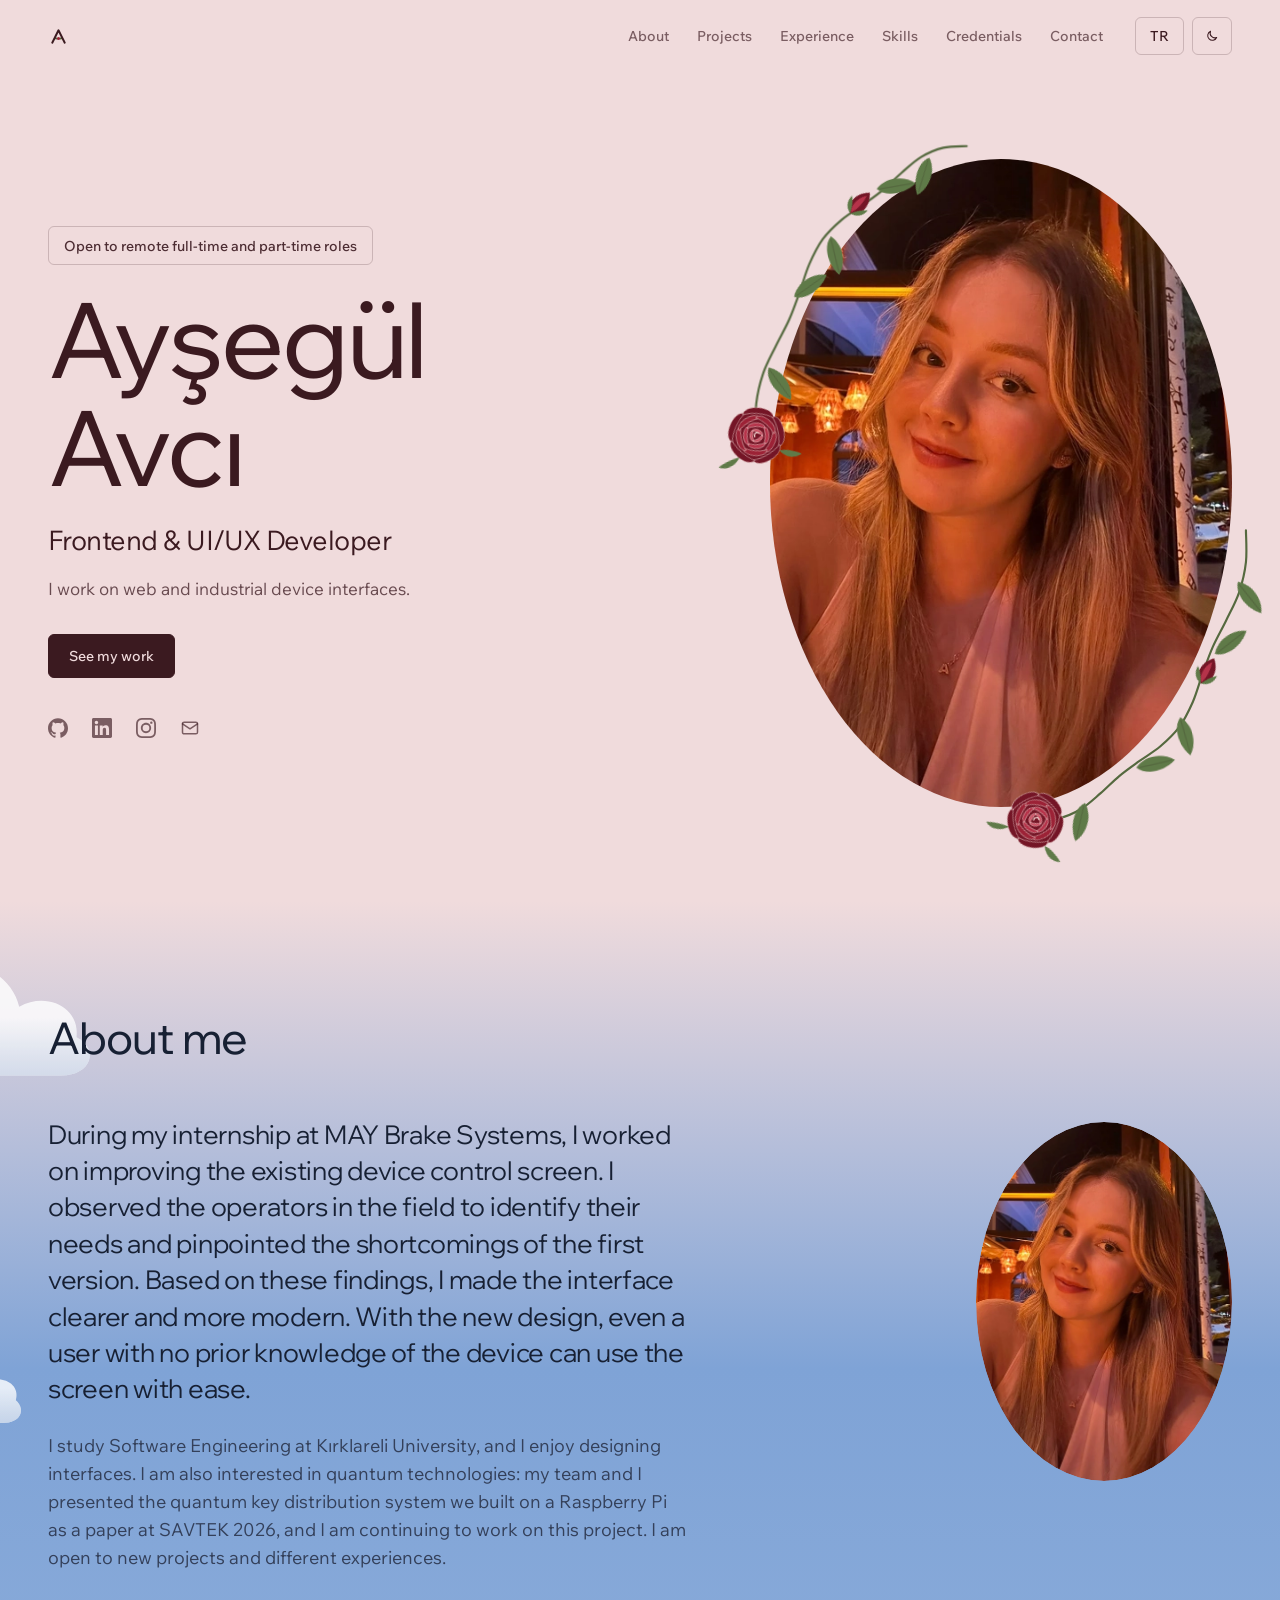
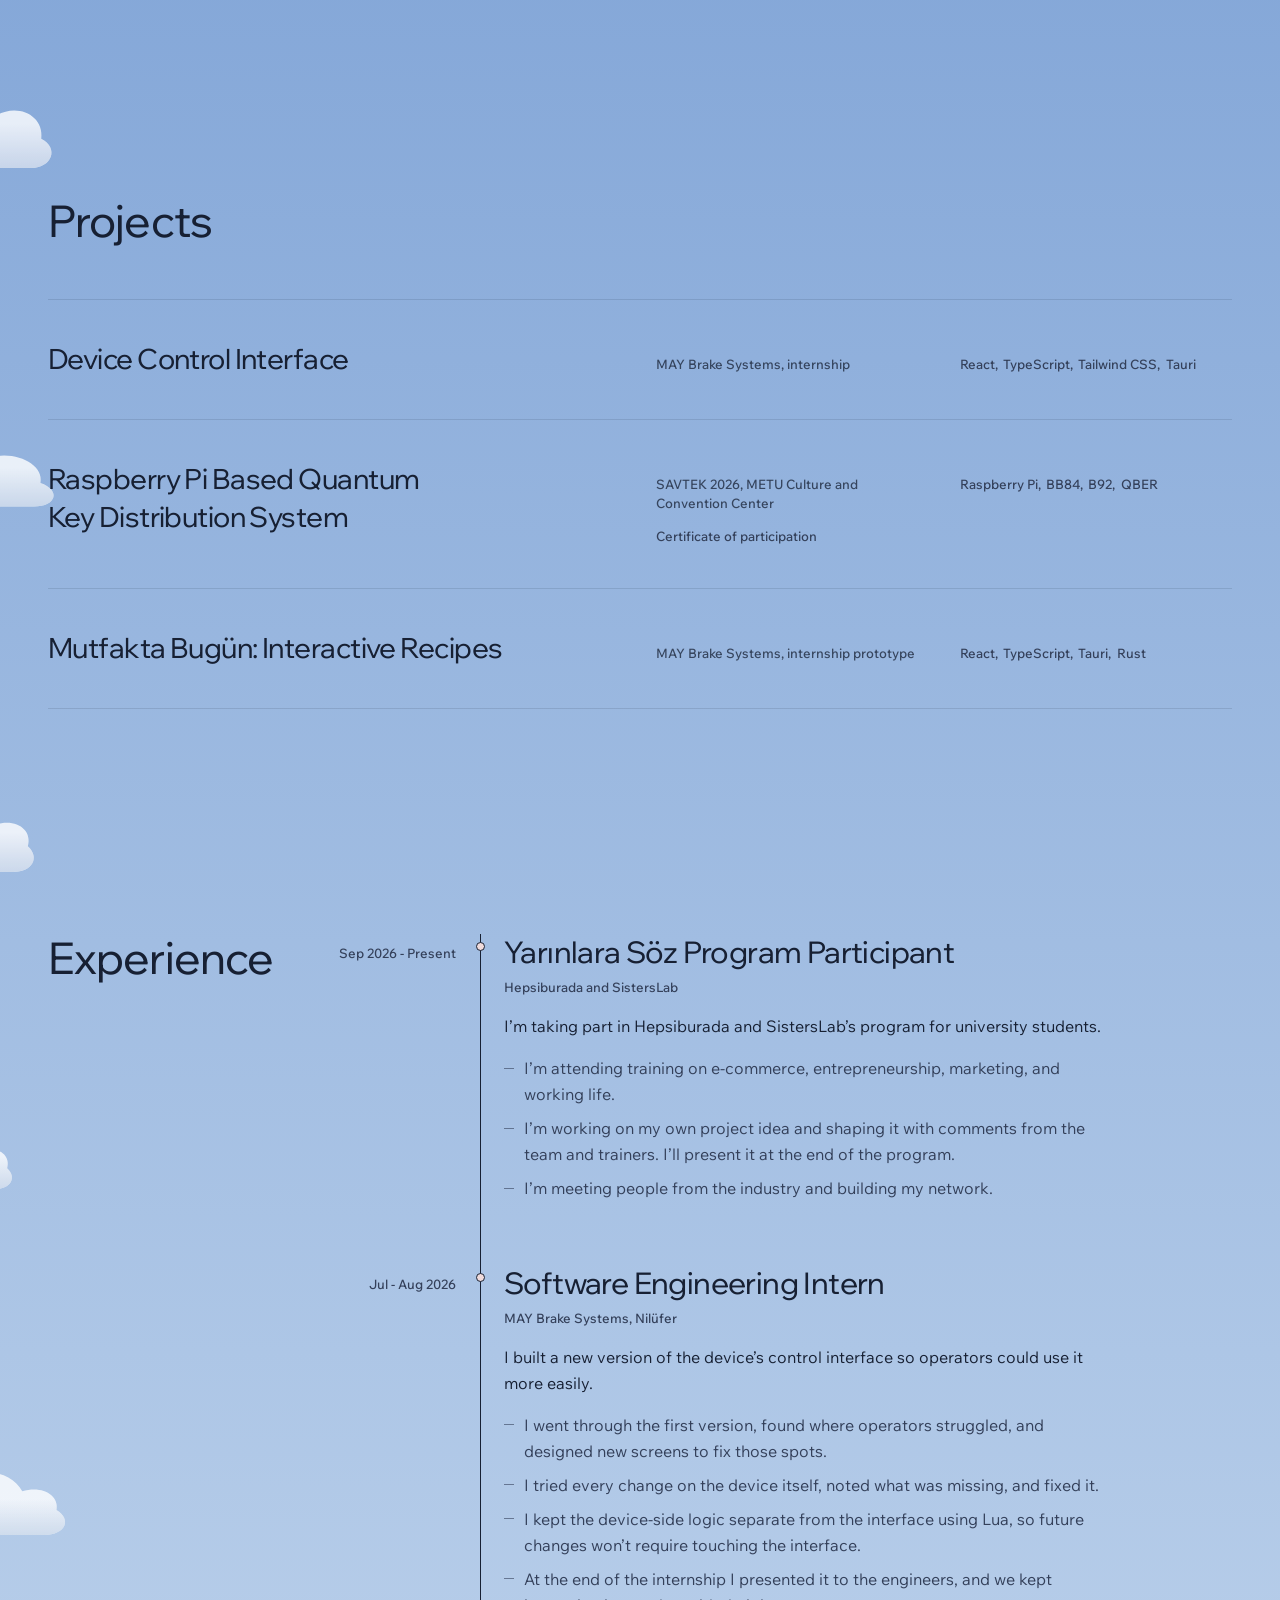
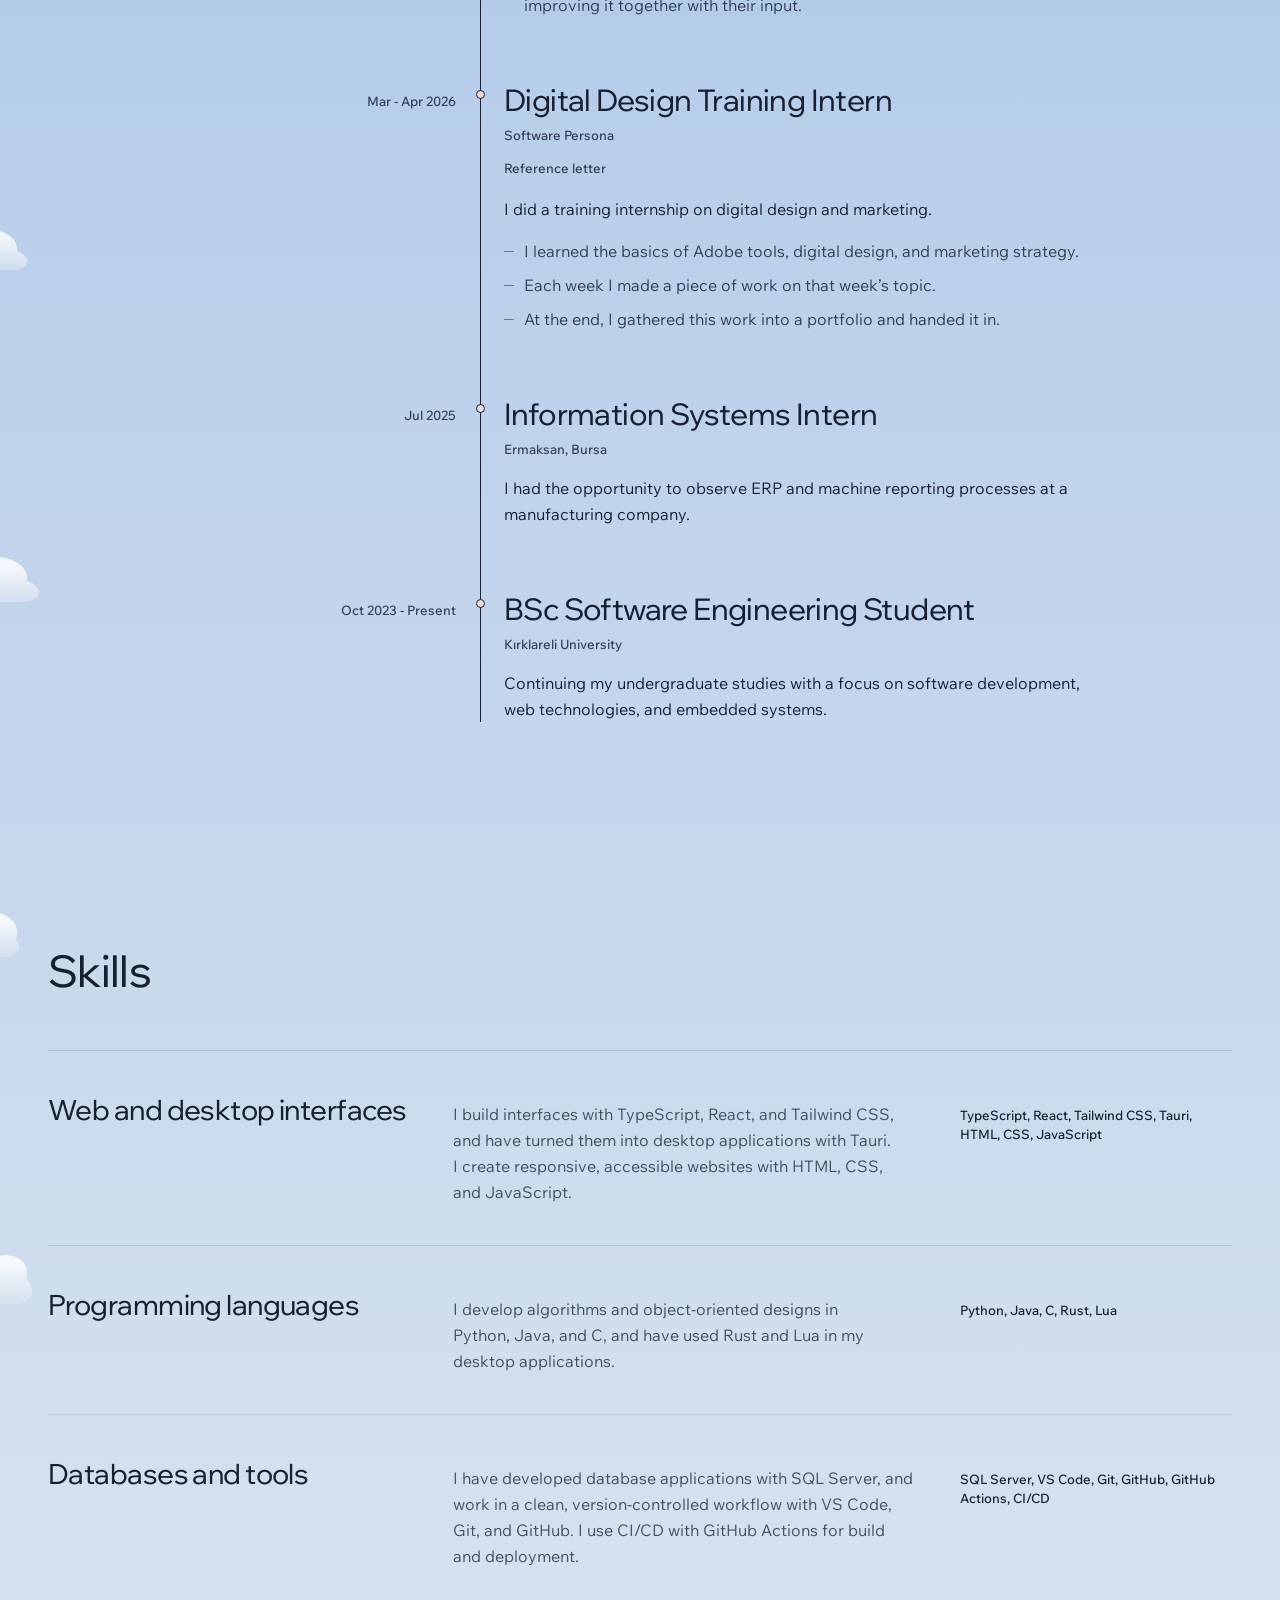
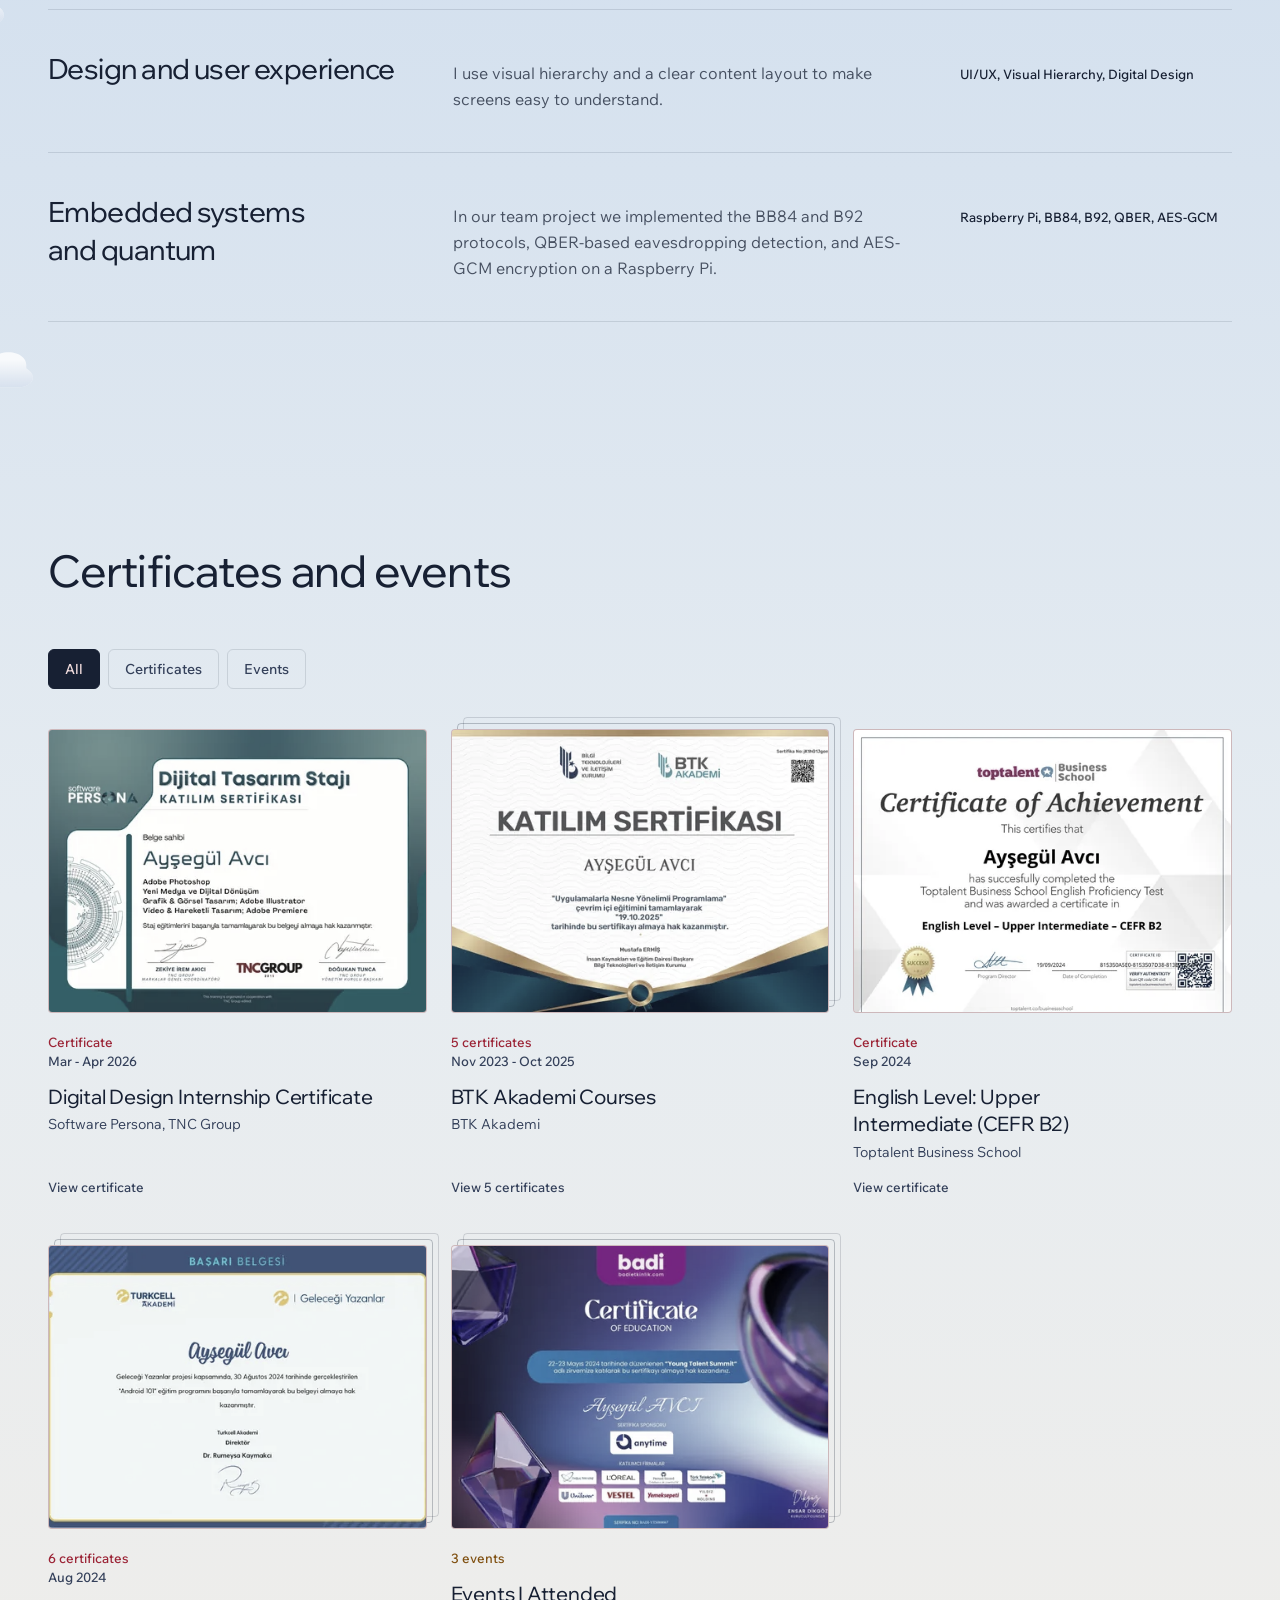
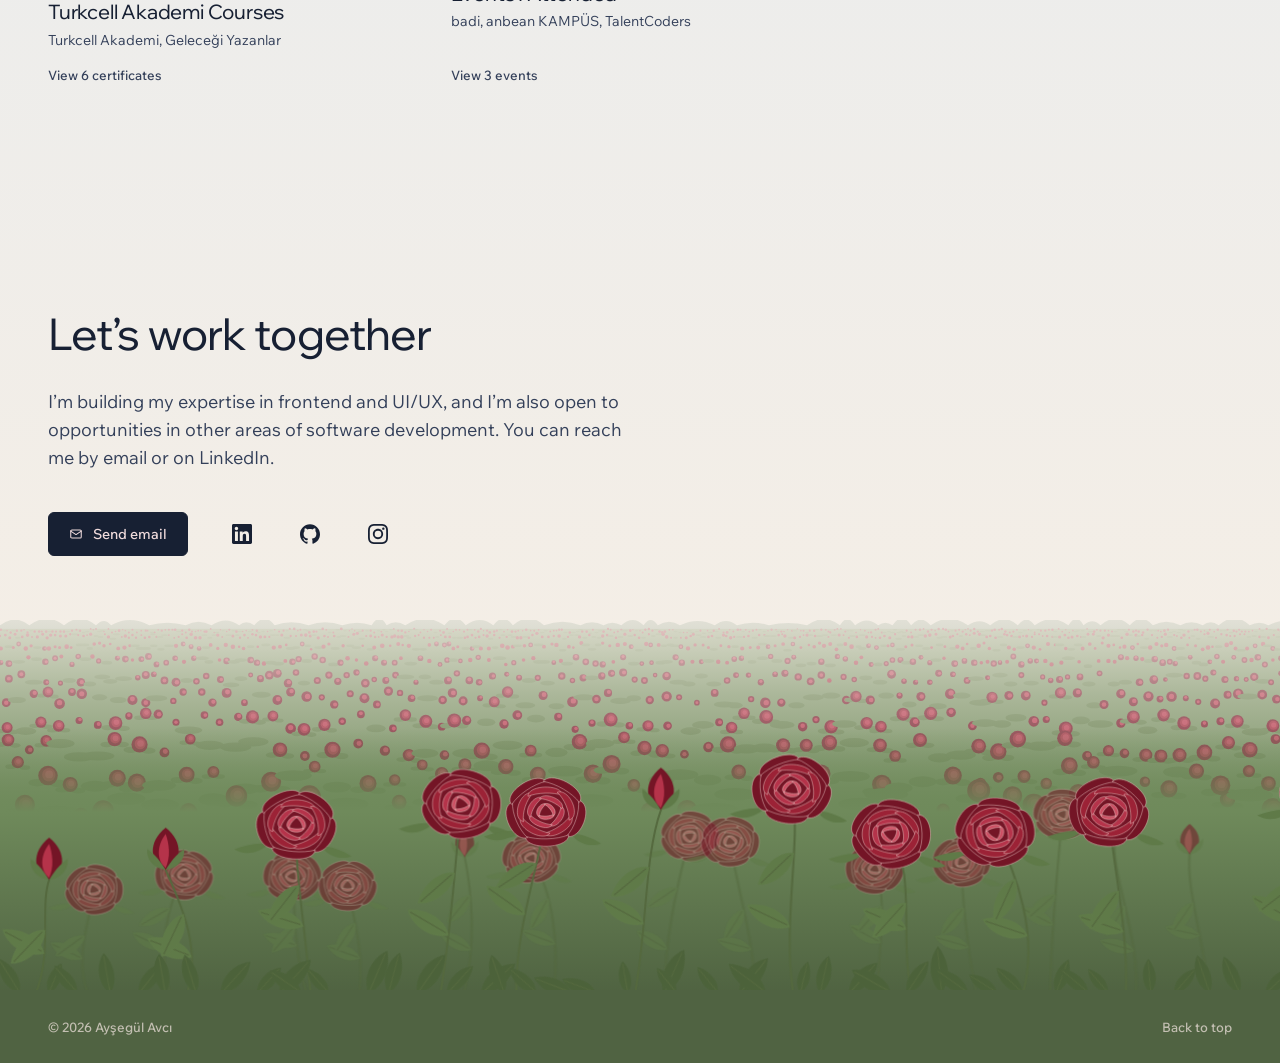
==== en/index.html @ e5da7921 "Yayın: 21.10.2026 05:08 (kaynak 07f0b37, main)" ====
<!doctype html> <html lang="en" data-theme="dark"> <head> <meta charset="utf-8"> <meta name="viewport" content="width=device-width,initial-scale=1"> <script>!function(){var e,t=document.documentElement;t.classList.add("js");try{e=localStorage.getItem("theme")}catch(e){}"light"!==e&&"dark"!==e&&(e=matchMedia("(prefers-color-scheme: light)").matches?"light":"dark"),t.dataset.theme=e;try{sessionStorage.getItem("name")&&t.classList.add("name-seen")}catch(e){}"visible"!==document.visibilityState&&t.classList.add("no-intro"),setTimeout(function(){window.__animReady||t.classList.remove("js")},3e3)}()</script> <title>Ayşegül Avcı | Frontend &amp; UI/UX Developer</title> <meta name="generator" content="Jekyll v4.4.1"/> <meta property="og:title" content="Ayşegül Avcı"/> <meta name="author" content="Ayşegül Avcı"/> <meta property="og:locale" content="en_US"/> <meta name="description" content="Frontend and UI/UX portfolio of Ayşegül Avcı, focused on web and industrial device interfaces."/> <meta name="twitter:description" property="og:description" content="Frontend and UI/UX portfolio of Ayşegül Avcı, focused on web and industrial device interfaces."/> <link rel="canonical" href="https://avciaysegul.github.io/en/"/> <meta property="og:url" content="https://avciaysegul.github.io/en/"/> <meta property="og:site_name" content="Ayşegül Avcı"/> <meta property="og:image" content="https://avciaysegul.github.io/assets/og-en.jpg"/> <meta property="og:image:height" content="630"/> <meta property="og:image:width" content="1200"/> <meta property="og:image:alt" content="Ayşegül Avcı · Frontend & UI/UX Developer"/> <meta property="og:type" content="website"/> <meta name="twitter:card" content="summary_large_image"/> <meta name="twitter:image" content="https://avciaysegul.github.io/assets/og-en.jpg"/> <meta name="twitter:image:alt" content="Ayşegül Avcı · Frontend & UI/UX Developer"/> <meta name="twitter:title" content="Ayşegül Avcı"/> <meta name="google-site-verification" content="LraKyjcMaXg5jQFHS7iAwMMsDhnJ6y4MmET2pUXPqsw"/> <script type="application/ld+json"> {"@context":"https://schema.org","@type":"WebPage","author":{"@type":"Person","name":"Ayşegül Avcı","url":"https://avciaysegul.github.io"},"description":"Frontend and UI/UX portfolio of Ayşegül Avcı, focused on web and industrial device interfaces.","headline":"Ayşegül Avcı","image":{"width":1200,"height":630,"alt":"Ayşegül Avcı · Frontend & UI/UX Developer","url":"https://avciaysegul.github.io/assets/og-en.jpg","@type":"imageObject"},"url":"https://avciaysegul.github.io/en/"}</script> <script type="application/ld+json"> {
    "@context": "https://schema.org",
    "@type": "ProfilePage",
    "url": "https://avciaysegul.github.io/en/",
    "inLanguage": "en",
    "mainEntity": {
      "@type": "Person",
      "@id": "https://avciaysegul.github.io/#person",
      "name": "Ayşegül Avcı",
      "alternateName": "Aysegul Avci",
      "jobTitle": "Frontend & UI/UX Developer",
      "url": "https://avciaysegul.github.io/",
      "image": "https://avciaysegul.github.io/assets/hero-aksam.webp",
      "affiliation": { "@type": "CollegeOrUniversity", "name": "Kırklareli University" },
      "sameAs": ["https://www.linkedin.com/in/aysegulavci/", "https://github.com/avciaysegul", "https://www.instagram.com/ayseguul.avci/"]
    }
  } </script> <link rel="alternate" hreflang="tr" href="https://avciaysegul.github.io/"> <link rel="alternate" hreflang="en" href="https://avciaysegul.github.io/en/"> <link rel="alternate" hreflang="x-default" href="https://avciaysegul.github.io/"> <meta name="theme-color" content="#5e4446"> <link rel="icon" type="image/svg+xml" href="/assets/logo/favicon.svg?v=1792548509"> <link rel="preload" href="/assets/fonts/wix-madefor-text-latin.woff2" as="font" type="font/woff2" crossorigin> <link rel="preload" href="/assets/fonts/wix-madefor-display-latin.woff2" as="font" type="font/woff2" crossorigin> <link rel="preload" href="/assets/fonts/wix-madefor-text-latin-ext.woff2" as="font" type="font/woff2" crossorigin> <link rel="preload" href="/assets/fonts/wix-madefor-display-latin-ext.woff2" as="font" type="font/woff2" crossorigin> <link rel="stylesheet" href="/assets/css/main.css?v=1792548509"> <script type="module" src="/assets/js/main.js?v=1792548509"></script> </head> <body> <a class="btn btn-primary fixed top-3 left-3 z-50 -translate-y-24 focus:translate-y-0" href="#main">Skip to main content</a> <header class="site-header sticky top-0 z-40 border-b border-transparent bg-bg transition-colors duration-500" data-header> <nav class="page flex h-18 items-center justify-between gap-6" aria-label="Primary navigation"> <a class="flex items-center gap-2.5 no-underline" data-home-link href="/en/#top" aria-label="Ayşegül Avcı home"> <svg class="size-[21px] shrink-0" viewBox="0 0 64 64" aria-hidden="true" focusable="false" data-logo-header> <path fill="var(--rose-stem)" d="M19.33 38.33Q25.67 32.33 32 38.33Q25.67 44.33 19.33 38.33ZM44.67 38.33Q38.33 32.33 32 38.33Q38.33 44.33 44.67 38.33Z"/><path d="M13 51L32 13L51 51" fill="none" stroke="currentColor" stroke-width="6" stroke-linecap="round" stroke-linejoin="round"/><circle cx="32" cy="38.33" r="4.66" fill="var(--accent)"/> </svg> <span class="font-display text-xl font-medium tracking-[-.01em]" data-brand data-brand-dock>Ayşegül Avcı</span> </a> <button class="btn px-3 lg:hidden" type="button" data-menu-toggle aria-controls="site-menu" aria-expanded="false" aria-label="Open menu" data-label-open="Open menu" data-label-close="Close menu"> <span data-icon-open><svg class="size-4" viewBox="0 0 24 24" fill="none" stroke="currentColor" stroke-width="1.8" stroke-linecap="round" stroke-linejoin="round" aria-hidden="true" focusable="false"><path d="M4 7h16M4 12h16M4 17h16"/></svg> </span> <span data-icon-close hidden><svg class="size-4" viewBox="0 0 24 24" fill="none" stroke="currentColor" stroke-width="1.8" stroke-linecap="round" stroke-linejoin="round" aria-hidden="true" focusable="false"><path d="M6 6l12 12M18 6 6 18"/></svg> </span> </button> <div id="site-menu" data-menu class="absolute inset-x-0 top-full hidden flex-col gap-6 border-b border-line bg-bg px-5 py-8 data-[open=true]:flex sm:px-8 lg:static lg:flex lg:flex-row lg:items-center lg:gap-8 lg:border-0 lg:bg-transparent lg:p-0"> <ul class="relative flex flex-col gap-1 lg:flex-row lg:gap-7" data-nav-list> <li><a class="nav-link relative block py-2 text-sm font-medium text-muted no-underline hover:text-text lg:py-1" href="/en/#about" data-nav="about">About</a></li> <li><a class="nav-link relative block py-2 text-sm font-medium text-muted no-underline hover:text-text lg:py-1" href="/en/#projects" data-nav="projects">Projects</a></li> <li><a class="nav-link relative block py-2 text-sm font-medium text-muted no-underline hover:text-text lg:py-1" href="/en/#experience" data-nav="experience">Experience</a></li> <li><a class="nav-link relative block py-2 text-sm font-medium text-muted no-underline hover:text-text lg:py-1" href="/en/#skills" data-nav="skills">Skills</a></li> <li><a class="nav-link relative block py-2 text-sm font-medium text-muted no-underline hover:text-text lg:py-1" href="/en/#credentials" data-nav="credentials">Credentials</a></li> <li><a class="nav-link relative block py-2 text-sm font-medium text-muted no-underline hover:text-text lg:py-1" href="/en/#contact" data-nav="contact">Contact</a></li> </ul> <div class="flex gap-2"> <a class="btn min-h-9 px-3.5" href="/" hreflang="tr" lang="tr" aria-label="TR, Türkçeye geç">TR</a> <button class="btn min-h-9 px-3" type="button" data-theme-toggle aria-pressed="false" data-label-light="Switch to light theme" data-label-dark="Switch to dark theme" aria-label="Switch to light theme"> <span class="hidden dark:inline"><svg class="size-3.5" viewBox="0 0 24 24" fill="none" stroke="currentColor" stroke-width="1.8" stroke-linecap="round" stroke-linejoin="round" aria-hidden="true" focusable="false"><circle cx="12" cy="12" r="4"/><path d="M12 2v2M12 20v2M4.9 4.9l1.4 1.4M17.7 17.7l1.4 1.4M2 12h2M20 12h2M4.9 19.1l1.4-1.4M17.7 6.3l1.4-1.4"/></svg> </span> <span class="dark:hidden"><svg class="size-3.5" viewBox="0 0 24 24" fill="none" stroke="currentColor" stroke-width="1.8" stroke-linecap="round" stroke-linejoin="round" aria-hidden="true" focusable="false"><path d="M20 14.5A8 8 0 0 1 9.5 4a8 8 0 1 0 10.5 10.5Z"/></svg> </span> </button> </div> </div> </nav> </header> <main id="main"> <section id="top" class="hero-cover" data-hero-section> <div class="hero-door" data-photo-home> <button class="hero-flip" type="button" aria-pressed="false" aria-label="Flip the photo" data-photo-flip> <span class="hero-card"> <span class="hero-face"><img src="/assets/hero-aksam.webp" srcset="/assets/hero-aksam-520.webp 520w, /assets/hero-aksam.webp 970w" sizes="(width < 48rem) min(78vw, 21rem), min(51svh, 41vw, 36rem)" alt="Ayşegül Avcı at a restaurant under evening lights" width="970" height="1360" fetchpriority="high"></span> <span class="hero-face hero-face-back"><img src="/assets/hero-ev.webp" srcset="/assets/hero-ev-520.webp 520w, /assets/hero-ev.webp 1020w" sizes="(width < 48rem) min(78vw, 21rem), min(51svh, 41vw, 36rem)" alt="Ayşegül Avcı in a photo taken at home" width="1020" height="1430" fetchpriority="low" decoding="async"></span> </span> </button> <svg class="hero-rose" viewBox="0 0 970 1360" aria-hidden="true" focusable="false"> <g class="rv-vine"><path class="rv-stem" pathLength="1" style="--d:0.95s" d="M557.2 1387.1C565.4 1386.5 590.4 1387.5 606.3 1383.7C622.3 1379.9 638.2 1373.0 652.8 1364.2C667.4 1355.4 680.6 1342.5 694.0 1331.0C707.4 1319.4 719.5 1306.3 733.0 1295.1C746.5 1283.9 760.5 1274.2 774.9 1263.8C789.3 1253.4 805.4 1244.5 819.4 1232.6C833.4 1220.6 847.7 1207.5 859.1 1191.9C870.4 1176.3 879.4 1157.6 887.6 1139.0C895.7 1120.4 900.9 1099.5 907.9 1080.2C915.0 1060.8 921.5 1041.7 929.8 1023.0C938.1 1004.3 948.5 986.7 957.6 967.9C966.7 949.0 977.5 930.2 984.4 909.9C991.3 889.6 996.5 867.9 998.9 846.2C1001.3 824.4 998.9 790.5 998.9 779.4"/> <g transform="translate(981.6 887.3) rotate(62.4) scale(1.7)"><g class="rv-pop rv-leafg" style="--d:3.04s"><g class="rv-sway" style="--s:2.16s"><path class="rv-leaf" d="M0 0C10-14 32-18 48-8 34 6 12 10 0 0Z"/><path class="rv-vein" d="M4 0C18-3 30-5 44-8"/></g></g></g> <g transform="translate(933.6 1039.2) rotate(332.9) scale(1.7)"><g class="rv-pop rv-leafg" style="--d:2.64s"><g class="rv-sway" style="--s:1.49s"><path class="rv-leaf" d="M0 0C10-14 32-18 48-8 34 6 12 10 0 0Z"/><path class="rv-vein" d="M4 0C18-3 30-5 44-8"/></g></g></g> <g transform="translate(861.3 1171.7) rotate(84.6) scale(1.7)"><g class="rv-pop rv-leafg" style="--d:2.24s"><g class="rv-sway" style="--s:0.81s"><path class="rv-leaf" d="M0 0C10-14 32-18 48-8 34 6 12 10 0 0Z"/><path class="rv-vein" d="M4 0C18-3 30-5 44-8"/></g></g></g> <g transform="translate(768.9 1277.7) rotate(358.0) scale(1.7)"><g class="rv-pop rv-leafg" style="--d:1.85s"><g class="rv-sway" style="--s:0.14s"><path class="rv-leaf" d="M0 0C10-14 32-18 48-8 34 6 12 10 0 0Z"/><path class="rv-vein" d="M4 0C18-3 30-5 44-8"/></g></g></g> <g transform="translate(661.1 1351.6) rotate(113.6) scale(1.7)"><g class="rv-pop rv-leafg" style="--d:1.45s"><g class="rv-sway" style="--s:2.47s"><path class="rv-leaf" d="M0 0C10-14 32-18 48-8 34 6 12 10 0 0Z"/><path class="rv-vein" d="M4 0C18-3 30-5 44-8"/></g></g></g> <g transform="translate(904.2 1100.9) rotate(27.9) scale(1.5)"><g class="rv-pop rv-budg" style="--d:2.46s"><g class="rv-sway" style="--s:1.19s"><path class="rv-p1" d="M0 0C-13-7-15-26 0-40 15-26 13-7 0 0Z"/><path class="rv-p3" d="M0-2C-7-8-8-22 0-34 3-24 4-12 0-2Z"/><path class="rv-sepalf" d="M0 0C-10-2-16-10-15-20-8-14-4-8 0 0ZM0 0C10-2 16-10 15-20 8-14 4-8 0 0Z"/></g></g></g> <g transform="translate(557.2 1387.1) rotate(25.4) scale(1.7)"><g class="rv-pop rv-bloomg" style="--d:0.60s"><g class="rv-sway" style="--s:1.02s"><circle class="rv-p1" r="31"/><path class="rv-p1 rv-edge" transform="translate(24.0 0.0) rotate(90.0)" d="M-19 0C-19 -14.4 19 -14.4 19 0C8.6 -4.5 -8.6 -4.5 -19 0Z"/><path class="rv-p1 rv-edge" transform="translate(7.4 22.8) rotate(162.0)" d="M-19 0C-19 -14.4 19 -14.4 19 0C8.6 -4.5 -8.6 -4.5 -19 0Z"/><path class="rv-p1 rv-edge" transform="translate(-19.4 14.1) rotate(234.0)" d="M-19 0C-19 -14.4 19 -14.4 19 0C8.6 -4.5 -8.6 -4.5 -19 0Z"/><path class="rv-p1 rv-edge" transform="translate(-19.4 -14.1) rotate(306.0)" d="M-19 0C-19 -14.4 19 -14.4 19 0C8.6 -4.5 -8.6 -4.5 -19 0Z"/><path class="rv-p1 rv-edge" transform="translate(7.4 -22.8) rotate(378.0)" d="M-19 0C-19 -14.4 19 -14.4 19 0C8.6 -4.5 -8.6 -4.5 -19 0Z"/><path class="rv-p2 rv-edge" transform="translate(12.9 9.4) rotate(126.0)" d="M-15 0C-15 -11.7 15 -11.7 15 0C6.8 -3.6 -6.8 -3.6 -15 0Z"/><path class="rv-p2 rv-edge" transform="translate(-4.9 15.2) rotate(198.0)" d="M-15 0C-15 -11.7 15 -11.7 15 0C6.8 -3.6 -6.8 -3.6 -15 0Z"/><path class="rv-p2 rv-edge" transform="translate(-16.0 0.0) rotate(270.0)" d="M-15 0C-15 -11.7 15 -11.7 15 0C6.8 -3.6 -6.8 -3.6 -15 0Z"/><path class="rv-p2 rv-edge" transform="translate(-4.9 -15.2) rotate(342.0)" d="M-15 0C-15 -11.7 15 -11.7 15 0C6.8 -3.6 -6.8 -3.6 -15 0Z"/><path class="rv-p2 rv-edge" transform="translate(12.9 -9.4) rotate(414.0)" d="M-15 0C-15 -11.7 15 -11.7 15 0C6.8 -3.6 -6.8 -3.6 -15 0Z"/><path class="rv-p3 rv-edge" transform="translate(8.8 1.9) rotate(102.0)" d="M-11 0C-11 -9.0 11 -9.0 11 0C5.0 -2.8 -5.0 -2.8 -11 0Z"/><path class="rv-p3 rv-edge" transform="translate(-1.9 8.8) rotate(192.0)" d="M-11 0C-11 -9.0 11 -9.0 11 0C5.0 -2.8 -5.0 -2.8 -11 0Z"/><path class="rv-p3 rv-edge" transform="translate(-8.8 -1.9) rotate(282.0)" d="M-11 0C-11 -9.0 11 -9.0 11 0C5.0 -2.8 -5.0 -2.8 -11 0Z"/><path class="rv-p3 rv-edge" transform="translate(1.9 -8.8) rotate(372.0)" d="M-11 0C-11 -9.0 11 -9.0 11 0C5.0 -2.8 -5.0 -2.8 -11 0Z"/><path class="rv-p4 rv-edge" transform="translate(1.0 2.8) rotate(160.0)" d="M-7 0C-7 -6.3 7 -6.3 7 0C3.1 -2.0 -3.1 -2.0 -7 0Z"/><path class="rv-p4 rv-edge" transform="translate(-3.0 -0.5) rotate(280.0)" d="M-7 0C-7 -6.3 7 -6.3 7 0C3.1 -2.0 -3.1 -2.0 -7 0Z"/><path class="rv-p4 rv-edge" transform="translate(1.9 -2.3) rotate(400.0)" d="M-7 0C-7 -6.3 7 -6.3 7 0C3.1 -2.0 -3.1 -2.0 -7 0Z"/><path class="rv-curl" d="M-2 1C-3-3 2-5 4-2"/><path class="rv-sepalf" d="M-26 22C-34 32-46 34-54 28-44 24-34 21-26 22ZM24 24C30 35 42 38 50 34 42 28 32 24 24 24Z"/></g></g></g></g> <g class="rv-vine"><path class="rv-stem" pathLength="1" style="--d:1.25s" d="M-28.9 580.6C-28.9 569.5 -31.3 535.6 -28.9 513.8C-26.5 492.1 -21.3 470.4 -14.4 450.1C-7.5 429.8 3.3 411.0 12.4 392.1C21.5 373.3 31.9 355.7 40.2 337.0C48.5 318.3 55.0 299.2 62.1 279.8C69.1 260.5 74.3 239.6 82.4 221.0C90.6 202.4 99.6 183.7 110.9 168.1C122.3 152.5 136.6 139.4 150.6 127.4C164.6 115.5 180.7 106.6 195.1 96.2C209.5 85.8 223.5 76.1 237.0 64.9C250.5 53.7 262.6 40.6 276.0 29.0C289.4 17.5 302.6 4.6 317.2 -4.2C331.8 -13.0 347.7 -19.9 363.7 -23.7C379.6 -27.5 404.6 -26.5 412.8 -27.1"/> <g transform="translate(334.3 -3.2) rotate(117.3) scale(1.7)"><g class="rv-pop rv-leafg" style="--d:3.34s"><g class="rv-sway" style="--s:2.67s"><path class="rv-leaf" d="M0 0C10-14 32-18 48-8 34 6 12 10 0 0Z"/><path class="rv-vein" d="M4 0C18-3 30-5 44-8"/></g></g></g> <g transform="translate(223.9 62.9) rotate(1.3) scale(1.7)"><g class="rv-pop rv-leafg" style="--d:2.94s"><g class="rv-sway" style="--s:2.00s"><path class="rv-leaf" d="M0 0C10-14 32-18 48-8 34 6 12 10 0 0Z"/><path class="rv-vein" d="M4 0C18-3 30-5 44-8"/></g></g></g> <g transform="translate(127.6 162.3) rotate(87.4) scale(1.7)"><g class="rv-pop rv-leafg" style="--d:2.54s"><g class="rv-sway" style="--s:1.32s"><path class="rv-leaf" d="M0 0C10-14 32-18 48-8 34 6 12 10 0 0Z"/><path class="rv-vein" d="M4 0C18-3 30-5 44-8"/></g></g></g> <g transform="translate(50.5 289.5) rotate(-24.6) scale(1.7)"><g class="rv-pop rv-leafg" style="--d:2.15s"><g class="rv-sway" style="--s:0.65s"><path class="rv-leaf" d="M0 0C10-14 32-18 48-8 34 6 12 10 0 0Z"/><path class="rv-vein" d="M4 0C18-3 30-5 44-8"/></g></g></g> <g transform="translate(-3.2 437.7) rotate(64.7) scale(1.7)"><g class="rv-pop rv-leafg" style="--d:1.75s"><g class="rv-sway" style="--s:2.98s"><path class="rv-leaf" d="M0 0C10-14 32-18 48-8 34 6 12 10 0 0Z"/><path class="rv-vein" d="M4 0C18-3 30-5 44-8"/></g></g></g> <g transform="translate(168.3 114.3) rotate(-316.7) scale(1.5)"><g class="rv-pop rv-budg" style="--d:2.72s"><g class="rv-sway" style="--s:1.62s"><path class="rv-p1" d="M0 0C-13-7-15-26 0-40 15-26 13-7 0 0Z"/><path class="rv-p3" d="M0-2C-7-8-8-22 0-34 3-24 4-12 0-2Z"/><path class="rv-sepalf" d="M0 0C-10-2-16-10-15-20-8-14-4-8 0 0ZM0 0C10-2 16-10 15-20 8-14 4-8 0 0Z"/></g></g></g> <g transform="translate(-28.9 580.6) rotate(-12.6) scale(1.7)"><g class="rv-pop rv-bloomg" style="--d:0.90s"><g class="rv-sway" style="--s:1.53s"><circle class="rv-p1" r="31"/><path class="rv-p1 rv-edge" transform="translate(24.0 0.0) rotate(90.0)" d="M-19 0C-19 -14.4 19 -14.4 19 0C8.6 -4.5 -8.6 -4.5 -19 0Z"/><path class="rv-p1 rv-edge" transform="translate(7.4 22.8) rotate(162.0)" d="M-19 0C-19 -14.4 19 -14.4 19 0C8.6 -4.5 -8.6 -4.5 -19 0Z"/><path class="rv-p1 rv-edge" transform="translate(-19.4 14.1) rotate(234.0)" d="M-19 0C-19 -14.4 19 -14.4 19 0C8.6 -4.5 -8.6 -4.5 -19 0Z"/><path class="rv-p1 rv-edge" transform="translate(-19.4 -14.1) rotate(306.0)" d="M-19 0C-19 -14.4 19 -14.4 19 0C8.6 -4.5 -8.6 -4.5 -19 0Z"/><path class="rv-p1 rv-edge" transform="translate(7.4 -22.8) rotate(378.0)" d="M-19 0C-19 -14.4 19 -14.4 19 0C8.6 -4.5 -8.6 -4.5 -19 0Z"/><path class="rv-p2 rv-edge" transform="translate(12.9 9.4) rotate(126.0)" d="M-15 0C-15 -11.7 15 -11.7 15 0C6.8 -3.6 -6.8 -3.6 -15 0Z"/><path class="rv-p2 rv-edge" transform="translate(-4.9 15.2) rotate(198.0)" d="M-15 0C-15 -11.7 15 -11.7 15 0C6.8 -3.6 -6.8 -3.6 -15 0Z"/><path class="rv-p2 rv-edge" transform="translate(-16.0 0.0) rotate(270.0)" d="M-15 0C-15 -11.7 15 -11.7 15 0C6.8 -3.6 -6.8 -3.6 -15 0Z"/><path class="rv-p2 rv-edge" transform="translate(-4.9 -15.2) rotate(342.0)" d="M-15 0C-15 -11.7 15 -11.7 15 0C6.8 -3.6 -6.8 -3.6 -15 0Z"/><path class="rv-p2 rv-edge" transform="translate(12.9 -9.4) rotate(414.0)" d="M-15 0C-15 -11.7 15 -11.7 15 0C6.8 -3.6 -6.8 -3.6 -15 0Z"/><path class="rv-p3 rv-edge" transform="translate(8.8 1.9) rotate(102.0)" d="M-11 0C-11 -9.0 11 -9.0 11 0C5.0 -2.8 -5.0 -2.8 -11 0Z"/><path class="rv-p3 rv-edge" transform="translate(-1.9 8.8) rotate(192.0)" d="M-11 0C-11 -9.0 11 -9.0 11 0C5.0 -2.8 -5.0 -2.8 -11 0Z"/><path class="rv-p3 rv-edge" transform="translate(-8.8 -1.9) rotate(282.0)" d="M-11 0C-11 -9.0 11 -9.0 11 0C5.0 -2.8 -5.0 -2.8 -11 0Z"/><path class="rv-p3 rv-edge" transform="translate(1.9 -8.8) rotate(372.0)" d="M-11 0C-11 -9.0 11 -9.0 11 0C5.0 -2.8 -5.0 -2.8 -11 0Z"/><path class="rv-p4 rv-edge" transform="translate(1.0 2.8) rotate(160.0)" d="M-7 0C-7 -6.3 7 -6.3 7 0C3.1 -2.0 -3.1 -2.0 -7 0Z"/><path class="rv-p4 rv-edge" transform="translate(-3.0 -0.5) rotate(280.0)" d="M-7 0C-7 -6.3 7 -6.3 7 0C3.1 -2.0 -3.1 -2.0 -7 0Z"/><path class="rv-p4 rv-edge" transform="translate(1.9 -2.3) rotate(400.0)" d="M-7 0C-7 -6.3 7 -6.3 7 0C3.1 -2.0 -3.1 -2.0 -7 0Z"/><path class="rv-curl" d="M-2 1C-3-3 2-5 4-2"/><path class="rv-sepalf" d="M-26 22C-34 32-46 34-54 28-44 24-34 21-26 22ZM24 24C30 35 42 38 50 34 42 28 32 24 24 24Z"/></g></g></g></g> </svg> </div> <div class="page hero-cover-text"> <p class="hero-cover-available">Open to remote full-time and part-time roles</p> <h1 class="hero-cover-name" data-hero-name data-assemble aria-label="Ayşegül Avcı"><span class="line"><span>Ayşegül</span></span> <span class="line"><span class="hero-red">Avcı</span></span></h1> <p class="hero-cover-role">Frontend & UI/UX Developer</p> <p class="hero-cover-intro">I work on web and industrial device interfaces.</p> <a class="btn hero-cover-cta" href="#projects">See my work</a> <ul class="hero-cover-links" aria-label="Contact links"> <li><a class="brand-hover inline-flex items-center" href="https://github.com/avciaysegul" target="_blank" rel="noopener noreferrer" aria-label="GitHub" title="GitHub"><svg class="size-5 shrink-0" viewBox="0 0 24 24" fill="none" stroke="currentColor" stroke-width="1.8" stroke-linecap="round" stroke-linejoin="round" aria-hidden="true" focusable="false"><path fill="currentColor" stroke="none" d="M12 .297c-6.63 0-12 5.373-12 12 0 5.303 3.438 9.8 8.205 11.385.6.113.82-.258.82-.577 0-.285-.01-1.04-.015-2.04-3.338.724-4.042-1.61-4.042-1.61C4.422 18.07 3.633 17.7 3.633 17.7c-1.087-.744.084-.729.084-.729 1.205.084 1.838 1.236 1.838 1.236 1.07 1.835 2.809 1.305 3.495.998.108-.776.417-1.305.76-1.605-2.665-.3-5.466-1.332-5.466-5.93 0-1.31.465-2.38 1.235-3.22-.135-.303-.54-1.523.105-3.176 0 0 1.005-.322 3.3 1.23.96-.267 1.98-.399 3-.405 1.02.006 2.04.138 3 .405 2.28-1.552 3.285-1.23 3.285-1.23.645 1.653.24 2.873.12 3.176.765.84 1.23 1.91 1.23 3.22 0 4.61-2.805 5.625-5.475 5.92.42.36.81 1.096.81 2.22 0 1.606-.015 2.896-.015 3.286 0 .315.21.69.825.57C20.565 22.092 24 17.592 24 12.297c0-6.627-5.373-12-12-12"/></svg> </a></li> <li><a class="brand-hover inline-flex items-center" style="--brand:#0a66c2" href="https://www.linkedin.com/in/aysegulavci/" target="_blank" rel="noopener noreferrer" aria-label="LinkedIn" title="LinkedIn"><svg class="size-5 shrink-0" viewBox="0 0 24 24" fill="none" stroke="currentColor" stroke-width="1.8" stroke-linecap="round" stroke-linejoin="round" aria-hidden="true" focusable="false"><path fill="currentColor" stroke="none" d="M20.447 20.452h-3.554v-5.569c0-1.328-.027-3.037-1.852-3.037-1.853 0-2.136 1.445-2.136 2.939v5.667H9.351V9h3.414v1.561h.046c.477-.9 1.637-1.85 3.37-1.85 3.601 0 4.267 2.37 4.267 5.455v6.286zM5.337 7.433c-1.144 0-2.063-.926-2.063-2.065 0-1.138.92-2.063 2.063-2.063 1.14 0 2.064.925 2.064 2.063 0 1.139-.925 2.065-2.064 2.065zm1.782 13.019H3.555V9h3.564v11.452zM22.225 0H1.771C.792 0 0 .774 0 1.729v20.542C0 23.227.792 24 1.771 24h20.451C23.2 24 24 23.227 24 22.271V1.729C24 .774 23.2 0 22.222 0h.003z"/></svg> </a></li> <li><a class="brand-hover inline-flex items-center" style="--brand:#e4405f" href="https://www.instagram.com/ayseguul.avci/" target="_blank" rel="noopener noreferrer" aria-label="Instagram" title="Instagram"><svg class="size-5 shrink-0" viewBox="0 0 24 24" fill="none" stroke="currentColor" stroke-width="1.8" stroke-linecap="round" stroke-linejoin="round" aria-hidden="true" focusable="false"><path fill="currentColor" stroke="none" d="M7.0301.084c-1.2768.0602-2.1487.264-2.911.5634-.7888.3075-1.4575.72-2.1228 1.3877-.6652.6677-1.075 1.3368-1.3802 2.127-.2954.7638-.4956 1.6365-.552 2.914-.0564 1.2775-.0689 1.6882-.0626 4.947.0062 3.2586.0206 3.6671.0825 4.9473.061 1.2765.264 2.1482.5635 2.9107.308.7889.72 1.4573 1.388 2.1228.6679.6655 1.3365 1.0743 2.1285 1.38.7632.295 1.6361.4961 2.9134.552 1.2773.056 1.6884.069 4.9462.0627 3.2578-.0062 3.668-.0207 4.9478-.0814 1.28-.0607 2.147-.2652 2.9098-.5633.7889-.3086 1.4578-.72 2.1228-1.3881.665-.6682 1.0745-1.3378 1.3795-2.1284.2957-.7632.4966-1.636.552-2.9124.056-1.2809.0692-1.6898.063-4.948-.0063-3.2583-.021-3.6668-.0817-4.9465-.0607-1.2797-.264-2.1487-.5633-2.9117-.3084-.7889-.72-1.4568-1.3876-2.1228C21.2982 1.33 20.628.9208 19.8378.6165 19.074.321 18.2017.1197 16.9244.0645 15.6471.0093 15.236-.005 11.977.0014 8.718.0076 8.31.0215 7.0301.0839m.1402 21.6932c-1.17-.0509-1.8053-.2453-2.2287-.408-.5606-.216-.96-.4771-1.3819-.895-.422-.4178-.6811-.8186-.9-1.378-.1644-.4234-.3624-1.058-.4171-2.228-.0595-1.2645-.072-1.6442-.079-4.848-.007-3.2037.0053-3.583.0607-4.848.05-1.169.2456-1.805.408-2.2282.216-.5613.4762-.96.895-1.3816.4188-.4217.8184-.6814 1.3783-.9003.423-.1651 1.0575-.3614 2.227-.4171 1.2655-.06 1.6447-.072 4.848-.079 3.2033-.007 3.5835.005 4.8495.0608 1.169.0508 1.8053.2445 2.228.408.5608.216.96.4754 1.3816.895.4217.4194.6816.8176.9005 1.3787.1653.4217.3617 1.056.4169 2.2263.0602 1.2655.0739 1.645.0796 4.848.0058 3.203-.0055 3.5834-.061 4.848-.051 1.17-.245 1.8055-.408 2.2294-.216.5604-.4763.96-.8954 1.3814-.419.4215-.8181.6811-1.3783.9-.4224.1649-1.0577.3617-2.2262.4174-1.2656.0595-1.6448.072-4.8493.079-3.2045.007-3.5825-.006-4.848-.0608M16.953 5.5864A1.44 1.44 0 1 0 18.39 4.144a1.44 1.44 0 0 0-1.437 1.4424M5.8385 12.012c.0067 3.4032 2.7706 6.1557 6.173 6.1493 3.4026-.0065 6.157-2.7701 6.1506-6.1733-.0065-3.4032-2.771-6.1565-6.174-6.1498-3.403.0067-6.156 2.771-6.1496 6.1738M8 12.0077a4 4 0 1 1 4.008 3.9921A3.9996 3.9996 0 0 1 8 12.0077"/></svg> </a></li> <li><a class="brand-hover inline-flex items-center" href="mailto:aysegulavci2025@gmail.com" aria-label="Email" title="Email"><svg class="size-5 shrink-0" viewBox="0 0 24 24" fill="none" stroke="currentColor" stroke-width="1.8" stroke-linecap="round" stroke-linejoin="round" aria-hidden="true" focusable="false"><rect x="3" y="5" width="18" height="14" rx="2"/><path d="m3 7 9 6 9-6"/></svg> </a></li> </ul> </div> </section> <div class="sky-scene" data-sky> <section id="about" class="section"> <div class="page"> <div class="mb-10 max-w-4xl sm:mb-12"> <h2 class="section-title pb-[.14em]">About me</h2> </div> <div class="about-body"> <div class="grid gap-6"> <p class="max-w-[40rem] font-display text-xl leading-[1.45] tracking-[-.01em] sm:text-[1.625rem] sm:leading-[1.4]">During my internship at MAY Brake Systems, I worked on improving the existing device control screen. I observed the operators in the field to identify their needs and pinpointed the shortcomings of the first version. Based on these findings, I made the interface clearer and more modern. With the new design, even a user with no prior knowledge of the device can use the screen with ease.</p> <p class="max-w-[40rem] text-lg text-muted">I study Software Engineering at Kırklareli University, and I enjoy designing interfaces. I am also interested in quantum technologies: my team and I presented the quantum key distribution system we built on a Raspberry Pi as a paper at SAVTEK 2026, and I am continuing to work on this project. I am open to new projects and different experiences.</p> </div> <div class="about-photo" data-photo-slot> <button class="hero-flip" type="button" aria-pressed="false" aria-label="Flip the photo" data-photo-flip> <span class="hero-card"> <span class="hero-face"><img src="/assets/hero-aksam-520.webp" alt="Ayşegül Avcı at a restaurant under evening lights" width="520" height="729" loading="lazy"></span> <span class="hero-face hero-face-back"><img src="/assets/hero-ev-520.webp" alt="Ayşegül Avcı in a photo taken at home" width="520" height="729" loading="lazy"></span> </span> </button> </div> </div> </div> </section> <section id="projects" class="section"> <div class="page"> <div class="mb-10 max-w-4xl sm:mb-12"> <h2 class="section-title pb-[.14em]">Projects</h2> </div> <ul class="border-t border-line"> <li class="row border-b border-line"> <div class="row-body grid gap-3 py-8 sm:py-10 lg:grid-cols-12 lg:items-baseline lg:gap-8"> <h3 class="text-2xl leading-snug tracking-[-.02em] sm:text-[1.75rem] lg:col-span-6"> <a class="stretched text-left no-underline" href="/en/projects/device-control-interface.html">Device Control Interface</a> </h3> <div class="lg:col-span-3"> <p class="meta opacity-75">MAY Brake Systems, internship</p> </div> <div class="flex items-center justify-between gap-4 lg:col-span-3"> <ul class="flex flex-wrap gap-y-1"><li class="tag" lang="en">React</li><li class="tag" lang="en">TypeScript</li><li class="tag" lang="en">Tailwind CSS</li><li class="tag" lang="en">Tauri</li></ul> </div> </div> </li> <li class="row border-b border-line"> <div class="row-body grid gap-3 py-8 sm:py-10 lg:grid-cols-12 lg:items-baseline lg:gap-8"> <h3 class="text-2xl leading-snug tracking-[-.02em] sm:text-[1.75rem] lg:col-span-6"> <a class="stretched text-left no-underline" href="/en/projects/quantum-key-distribution.html">Raspberry Pi Based Quantum Key Distribution System</a> </h3> <div class="lg:col-span-3"> <p class="meta opacity-75">SAVTEK 2026, METU Culture and Convention Center</p> <button class="meta relative z-[2] mt-3 inline-flex min-h-6 cursor-pointer items-center gap-1 text-left text-muted hover:text-text" type="button" data-modal-open="reference-qkd" aria-haspopup="dialog"> <span class="link-underline">Certificate of participation</span> </button> </div> <div class="flex items-center justify-between gap-4 lg:col-span-3"> <ul class="flex flex-wrap gap-y-1"><li class="tag" lang="en">Raspberry Pi</li><li class="tag" lang="en">BB84</li><li class="tag" lang="en">B92</li><li class="tag" lang="en">QBER</li></ul> </div> </div> </li> <li class="row border-b border-line"> <div class="row-body grid gap-3 py-8 sm:py-10 lg:grid-cols-12 lg:items-baseline lg:gap-8"> <h3 class="text-2xl leading-snug tracking-[-.02em] sm:text-[1.75rem] lg:col-span-6"> <button class="stretched text-left" type="button" data-modal-open="project-mutfakta-bugun" aria-haspopup="dialog">Mutfakta Bugün: Interactive Recipes</button> </h3> <div class="lg:col-span-3"> <p class="meta opacity-75">MAY Brake Systems, internship prototype</p> </div> <div class="flex items-center justify-between gap-4 lg:col-span-3"> <ul class="flex flex-wrap gap-y-1"><li class="tag" lang="en">React</li><li class="tag" lang="en">TypeScript</li><li class="tag" lang="en">Tauri</li><li class="tag" lang="en">Rust</li></ul> </div> </div> </li> </ul> <dialog id="reference-qkd" class="modal modal-wide" aria-labelledby="reference-qkd-title" data-modal> <div class="flex max-h-[inherit] flex-col"> <header class="flex items-start justify-between gap-4 border-b border-line p-6 sm:p-8"> <div><p class="meta text-accent">SAVTEK 2026</p> <h3 id="reference-qkd-title" class="mt-2 text-3xl tracking-[-.02em]">Certificate of participation</h3> </div> <button class="btn shrink-0 px-3" type="button" data-modal-close aria-label="Close"><svg class="size-4" viewBox="0 0 24 24" fill="none" stroke="currentColor" stroke-width="1.8" stroke-linecap="round" stroke-linejoin="round" aria-hidden="true" focusable="false"><path d="M6 6l12 12M18 6 6 18"/></svg> </button> </header> <div class="overflow-y-auto p-6 sm:p-8"> <img class="mx-auto w-full max-w-2xl rounded-sm border border-line bg-white" src="/assets/savtek-2026-acceptance.webp" alt="Certificate of participation: SAVTEK 2026" width="1272" height="894" loading="lazy" decoding="async"> </div> </div> </dialog> <dialog id="project-mutfakta-bugun" class="modal modal-wide" aria-labelledby="project-mutfakta-bugun-title" data-modal> <div class="flex max-h-[inherit] flex-col"> <header class="flex items-start justify-between gap-4 border-b border-line p-6 sm:p-8"> <div><p class="meta text-accent">MAY Brake Systems, internship prototype</p> <h3 id="project-mutfakta-bugun-title" class="mt-2 text-3xl tracking-[-.02em]">Mutfakta Bugün: Interactive Recipes</h3> </div> <button class="btn shrink-0 px-3" type="button" data-modal-close aria-label="Close"><svg class="size-4" viewBox="0 0 24 24" fill="none" stroke="currentColor" stroke-width="1.8" stroke-linecap="round" stroke-linejoin="round" aria-hidden="true" focusable="false"><path d="M6 6l12 12M18 6 6 18"/></svg> </button> </header> <div class="overflow-y-auto p-6 sm:p-8"> <div class="mb-10" data-slider> <div class="aspect-[35/18] overflow-hidden rounded-sm border border-line bg-surface-2 select-none" data-slider-viewport> <ul class="flex h-full transition-transform duration-500 ease-out-expo" data-slider-track> <li class="size-full shrink-0" role="group" aria-roledescription="slide" aria-label="1 / 5" data-slide> <img class="size-full object-cover object-top" src="/assets/projects/mutfakta-bugun-home.webp" alt="Home screen: recipe search and 22 recipes" width="1400" height="720" loading="lazy" decoding="async" draggable="false"> </li> <li class="size-full shrink-0" role="group" aria-roledescription="slide" aria-label="2 / 5" data-slide> <img class="size-full object-cover object-top" src="/assets/projects/mutfakta-bugun-recipes.webp" alt="Recipe cards by category" width="1400" height="720" loading="lazy" decoding="async" draggable="false"> </li> <li class="size-full shrink-0" role="group" aria-roledescription="slide" aria-label="3 / 5" data-slide> <img class="size-full object-cover object-top" src="/assets/projects/mutfakta-bugun-question.webp" alt="The scenario asks: 2 cucumbers are needed, how many do you have?" width="1400" height="720" loading="lazy" decoding="async" draggable="false"> </li> <li class="size-full shrink-0" role="group" aria-roledescription="slide" aria-label="4 / 5" data-slide> <img class="size-full object-cover object-top" src="/assets/projects/mutfakta-bugun-step.webp" alt="A recipe step with quantities and a progress bar" width="1400" height="720" loading="lazy" decoding="async" draggable="false"> </li> <li class="size-full shrink-0" role="group" aria-roledescription="slide" aria-label="5 / 5" data-slide> <img class="size-full object-cover object-top" src="/assets/projects/mutfakta-bugun-adjust.webp" alt="Final step: adjusting lemon and salt to taste" width="1400" height="720" loading="lazy" decoding="async" draggable="false"> </li> </ul> </div> <div class="mt-5 flex flex-col-reverse gap-4 sm:flex-row sm:items-start sm:justify-between sm:gap-6"> <p class="min-w-0 text-muted" data-slide-info>Home screen: recipe search and 22 recipes</p> <p class="min-w-0 text-muted" hidden data-slide-info>Recipe cards by category</p> <p class="min-w-0 text-muted" hidden data-slide-info>The scenario asks: 2 cucumbers are needed, how many do you have?</p> <p class="min-w-0 text-muted" hidden data-slide-info>A recipe step with quantities and a progress bar</p> <p class="min-w-0 text-muted" hidden data-slide-info>Final step: adjusting lemon and salt to taste</p> <div class="flex shrink-0 items-center justify-between gap-3 sm:justify-start"> <button class="btn px-3" type="button" aria-label="Previous certificate" data-slider-prev><svg class="size-4" viewBox="0 0 24 24" fill="none" stroke="currentColor" stroke-width="1.8" stroke-linecap="round" stroke-linejoin="round" aria-hidden="true" focusable="false"><path d="M19 12H5M11 6l-6 6 6 6"/></svg> </button> <span class="meta min-w-10 text-center tabular-nums text-muted" aria-live="polite" data-slider-count>1 / 5</span> <button class="btn px-3" type="button" aria-label="Next certificate" data-slider-next><svg class="size-4" viewBox="0 0 24 24" fill="none" stroke="currentColor" stroke-width="1.8" stroke-linecap="round" stroke-linejoin="round" aria-hidden="true" focusable="false"><path d="M5 12h14M13 6l6 6-6 6"/></svg> </button> </div> </div> <div class="mt-6 flex gap-2 overflow-x-auto pb-1"> <button class="w-24 shrink-0 cursor-pointer overflow-hidden rounded-sm border border-line opacity-50 transition hover:opacity-100 aria-[current=true]:border-text aria-[current=true]:opacity-100" type="button" aria-label="Home screen: recipe search and 22 recipes" aria-current="true" data-slider-thumb> <img class="aspect-[35/18] w-full object-cover object-top" src="/assets/projects/mutfakta-bugun-home-thumb.webp" alt="" loading="lazy" decoding="async" width="320" height="165"> </button> <button class="w-24 shrink-0 cursor-pointer overflow-hidden rounded-sm border border-line opacity-50 transition hover:opacity-100 aria-[current=true]:border-text aria-[current=true]:opacity-100" type="button" aria-label="Recipe cards by category" data-slider-thumb> <img class="aspect-[35/18] w-full object-cover object-top" src="/assets/projects/mutfakta-bugun-recipes-thumb.webp" alt="" loading="lazy" decoding="async" width="320" height="165"> </button> <button class="w-24 shrink-0 cursor-pointer overflow-hidden rounded-sm border border-line opacity-50 transition hover:opacity-100 aria-[current=true]:border-text aria-[current=true]:opacity-100" type="button" aria-label="The scenario asks: 2 cucumbers are needed, how many do you have?" data-slider-thumb> <img class="aspect-[35/18] w-full object-cover object-top" src="/assets/projects/mutfakta-bugun-question-thumb.webp" alt="" loading="lazy" decoding="async" width="320" height="165"> </button> <button class="w-24 shrink-0 cursor-pointer overflow-hidden rounded-sm border border-line opacity-50 transition hover:opacity-100 aria-[current=true]:border-text aria-[current=true]:opacity-100" type="button" aria-label="A recipe step with quantities and a progress bar" data-slider-thumb> <img class="aspect-[35/18] w-full object-cover object-top" src="/assets/projects/mutfakta-bugun-step-thumb.webp" alt="" loading="lazy" decoding="async" width="320" height="165"> </button> <button class="w-24 shrink-0 cursor-pointer overflow-hidden rounded-sm border border-line opacity-50 transition hover:opacity-100 aria-[current=true]:border-text aria-[current=true]:opacity-100" type="button" aria-label="Final step: adjusting lemon and salt to taste" data-slider-thumb> <img class="aspect-[35/18] w-full object-cover object-top" src="/assets/projects/mutfakta-bugun-adjust-thumb.webp" alt="" loading="lazy" decoding="async" width="320" height="165"> </button> </div> </div> <p class="text-lg">An interactive recipe app with a Turkish and English interface that asks questions while cooking and adapts quantities and steps to the answers.</p> <p class="mt-5 text-muted"><span class="meta mr-2 text-text">Approach</span> I built this small prototype during my internship at MAY Brake Systems to learn how to separate Lua scenarios from the interface. Machines also work step by step, like cooking recipes, so I built the study around that comparison. I wrote the flows of 22 recipes as Lua scenarios and ran them with a Lua engine embedded on the Rust side; the interface only shows the questions and steps the scenario asks.</p> <div class="mt-6 border-t border-line pt-5"> <p class="meta text-muted">Related experience</p> <p class="mt-2 font-display text-xl">Software Engineering Intern</p> <p class="meta mt-1 text-muted">MAY Brake Systems, Nilüfer<time class="block text-accent">Jul - Aug 2026</time></p> <p class="mt-3 text-muted">I built a new version of the device’s control interface so operators could use it more easily.</p> </div> <p class="meta mt-6 text-muted">Technologies</p> <ul class="mt-3 flex flex-wrap gap-y-1"><li class="tag" lang="en">React</li><li class="tag" lang="en">TypeScript</li><li class="tag" lang="en">Tauri</li><li class="tag" lang="en">Rust</li><li class="tag" lang="en">Lua</li></ul> </div> </div> </dialog> </div> </section> <section id="experience" class="section"> <div class="page lg:grid lg:grid-cols-[12rem_1fr] lg:items-start lg:gap-12"> <div class="mb-10 max-w-4xl sm:mb-12 lg:mb-0"> <h2 class="section-title pb-[.14em]">Experience</h2> </div> <ol class="relative border-l border-line pl-8 sm:border-0 sm:pl-0" data-timeline> <span class="absolute top-0 bottom-0 hidden w-px bg-line sm:left-[13.5rem] sm:block lg:left-[12rem]" aria-hidden="true"></span> <span class="absolute top-0 bottom-0 left-[-1px] w-px origin-top bg-text sm:left-[13.5rem] lg:left-[12rem]" data-timeline-line aria-hidden="true"></span> <li class="relative grid gap-2 pb-16 last:pb-0 sm:grid-cols-[12rem_1fr] sm:gap-12 lg:grid-cols-[10.5rem_1fr]" data-step> <span class="absolute top-2 left-[calc(-2rem-4px)] size-[9px] rounded-full border border-text bg-bg sm:left-[calc(13.5rem-4px)] lg:left-[calc(12rem-4px)]" data-step-dot aria-hidden="true"></span> <div class="meta text-muted sm:pt-2.5 sm:text-right" data-step-part> <time>Sep 2026 - Present</time> </div> <div data-step-part> <h3 class="flex flex-wrap items-baseline gap-x-3 gap-y-1 text-2xl tracking-[-.02em] sm:text-3xl"> Yarınlara Söz Program Participant </h3> <p class="meta mt-2 text-muted">Hepsiburada and SistersLab</p> <p class="mt-4 max-w-[38rem]">I’m taking part in Hepsiburada and SistersLab’s program for university students.</p> <ul class="mt-4 max-w-[38rem] space-y-2 text-muted"> <li class="relative pl-5 before:absolute before:top-[.8em] before:left-0 before:h-px before:w-2.5 before:bg-current before:opacity-60">I’m attending training on e-commerce, entrepreneurship, marketing, and working life.</li> <li class="relative pl-5 before:absolute before:top-[.8em] before:left-0 before:h-px before:w-2.5 before:bg-current before:opacity-60">I’m working on my own project idea and shaping it with comments from the team and trainers. I’ll present it at the end of the program.</li> <li class="relative pl-5 before:absolute before:top-[.8em] before:left-0 before:h-px before:w-2.5 before:bg-current before:opacity-60">I’m meeting people from the industry and building my network.</li> </ul> </div> </li> <li class="relative grid gap-2 pb-16 last:pb-0 sm:grid-cols-[12rem_1fr] sm:gap-12 lg:grid-cols-[10.5rem_1fr]" data-step> <span class="absolute top-2 left-[calc(-2rem-4px)] size-[9px] rounded-full border border-text bg-bg sm:left-[calc(13.5rem-4px)] lg:left-[calc(12rem-4px)]" data-step-dot aria-hidden="true"></span> <div class="meta text-muted sm:pt-2.5 sm:text-right" data-step-part> <time>Jul - Aug 2026</time> </div> <div data-step-part> <h3 class="flex flex-wrap items-baseline gap-x-3 gap-y-1 text-2xl tracking-[-.02em] sm:text-3xl"> Software Engineering Intern </h3> <p class="meta mt-2 text-muted">MAY Brake Systems, Nilüfer</p> <p class="mt-4 max-w-[38rem]">I built a new version of the device’s control interface so operators could use it more easily.</p> <ul class="mt-4 max-w-[38rem] space-y-2 text-muted"> <li class="relative pl-5 before:absolute before:top-[.8em] before:left-0 before:h-px before:w-2.5 before:bg-current before:opacity-60">I went through the first version, found where operators struggled, and designed new screens to fix those spots.</li> <li class="relative pl-5 before:absolute before:top-[.8em] before:left-0 before:h-px before:w-2.5 before:bg-current before:opacity-60">I tried every change on the device itself, noted what was missing, and fixed it.</li> <li class="relative pl-5 before:absolute before:top-[.8em] before:left-0 before:h-px before:w-2.5 before:bg-current before:opacity-60">I kept the device-side logic separate from the interface using Lua, so future changes won’t require touching the interface.</li> <li class="relative pl-5 before:absolute before:top-[.8em] before:left-0 before:h-px before:w-2.5 before:bg-current before:opacity-60">At the end of the internship I presented it to the engineers, and we kept improving it together with their input.</li> </ul> </div> </li> <li class="relative grid gap-2 pb-16 last:pb-0 sm:grid-cols-[12rem_1fr] sm:gap-12 lg:grid-cols-[10.5rem_1fr]" data-step> <span class="absolute top-2 left-[calc(-2rem-4px)] size-[9px] rounded-full border border-text bg-bg sm:left-[calc(13.5rem-4px)] lg:left-[calc(12rem-4px)]" data-step-dot aria-hidden="true"></span> <div class="meta text-muted sm:pt-2.5 sm:text-right" data-step-part> <time>Mar - Apr 2026</time> </div> <div data-step-part> <h3 class="flex flex-wrap items-baseline gap-x-3 gap-y-1 text-2xl tracking-[-.02em] sm:text-3xl"> Digital Design Training Intern </h3> <p class="meta mt-2 text-muted">Software Persona</p> <button class="meta mt-3 inline-flex min-h-6 cursor-pointer items-center gap-1 text-left text-muted hover:text-text" type="button" data-modal-open="reference-persona" aria-haspopup="dialog"> <span class="link-underline">Reference letter</span> </button> <p class="mt-4 max-w-[38rem]">I did a training internship on digital design and marketing.</p> <ul class="mt-4 max-w-[38rem] space-y-2 text-muted"> <li class="relative pl-5 before:absolute before:top-[.8em] before:left-0 before:h-px before:w-2.5 before:bg-current before:opacity-60">I learned the basics of Adobe tools, digital design, and marketing strategy.</li> <li class="relative pl-5 before:absolute before:top-[.8em] before:left-0 before:h-px before:w-2.5 before:bg-current before:opacity-60">Each week I made a piece of work on that week’s topic.</li> <li class="relative pl-5 before:absolute before:top-[.8em] before:left-0 before:h-px before:w-2.5 before:bg-current before:opacity-60">At the end, I gathered this work into a portfolio and handed it in.</li> </ul> </div> </li> <li class="relative grid gap-2 pb-16 last:pb-0 sm:grid-cols-[12rem_1fr] sm:gap-12 lg:grid-cols-[10.5rem_1fr]" data-step> <span class="absolute top-2 left-[calc(-2rem-4px)] size-[9px] rounded-full border border-text bg-bg sm:left-[calc(13.5rem-4px)] lg:left-[calc(12rem-4px)]" data-step-dot aria-hidden="true"></span> <div class="meta text-muted sm:pt-2.5 sm:text-right" data-step-part> <time>Jul 2025</time> </div> <div data-step-part> <h3 class="flex flex-wrap items-baseline gap-x-3 gap-y-1 text-2xl tracking-[-.02em] sm:text-3xl"> Information Systems Intern </h3> <p class="meta mt-2 text-muted">Ermaksan, Bursa</p> <p class="mt-4 max-w-[38rem]">I had the opportunity to observe ERP and machine reporting processes at a manufacturing company.</p> </div> </li> <li class="relative grid gap-2 pb-16 last:pb-0 sm:grid-cols-[12rem_1fr] sm:gap-12 lg:grid-cols-[10.5rem_1fr]" data-step> <span class="absolute top-2 left-[calc(-2rem-4px)] size-[9px] rounded-full border border-text bg-bg sm:left-[calc(13.5rem-4px)] lg:left-[calc(12rem-4px)]" data-step-dot aria-hidden="true"></span> <div class="meta text-muted sm:pt-2.5 sm:text-right" data-step-part> <time>Oct 2023 - Present</time> </div> <div data-step-part> <h3 class="flex flex-wrap items-baseline gap-x-3 gap-y-1 text-2xl tracking-[-.02em] sm:text-3xl"> BSc Software Engineering Student </h3> <p class="meta mt-2 text-muted">Kırklareli University</p> <p class="mt-4 max-w-[38rem]">Continuing my undergraduate studies with a focus on software development, web technologies, and embedded systems.</p> </div> </li> </ol> <dialog id="reference-persona" class="modal modal-wide" aria-labelledby="reference-persona-title" data-modal> <div class="flex max-h-[inherit] flex-col"> <header class="flex items-start justify-between gap-4 border-b border-line p-6 sm:p-8"> <div><p class="meta text-accent">Software Persona, TNC Group</p> <h3 id="reference-persona-title" class="mt-2 text-3xl tracking-[-.02em]">Reference letter</h3> </div> <button class="btn shrink-0 px-3" type="button" data-modal-close aria-label="Close"><svg class="size-4" viewBox="0 0 24 24" fill="none" stroke="currentColor" stroke-width="1.8" stroke-linecap="round" stroke-linejoin="round" aria-hidden="true" focusable="false"><path d="M6 6l12 12M18 6 6 18"/></svg> </button> </header> <div class="overflow-y-auto p-6 sm:p-8"> <img class="mx-auto w-full max-w-2xl rounded-sm border border-line bg-white" src="/assets/certificates/persona-reference.webp" alt="Reference letter: Software Persona, TNC Group" width="1131" height="1600" loading="lazy" decoding="async"> </div> </div> </dialog> </div> </section> <section id="skills" class="section"> <div class="page"> <div class="mb-10 max-w-4xl sm:mb-12"> <h2 class="section-title pb-[.14em]">Skills</h2> </div> <ul class="border-t border-line"> <li class="row border-b border-line"> <div class="row-body grid gap-3 py-8 sm:py-10 lg:grid-cols-12 lg:items-baseline lg:gap-8"> <h3 class="font-display text-2xl leading-snug tracking-[-.02em] sm:text-[1.75rem] lg:col-span-4">Web and desktop interfaces</h3> <p class="max-w-xl opacity-75 lg:col-span-5">I build interfaces with TypeScript, React, and Tailwind CSS, and have turned them into desktop applications with Tauri. I create responsive, accessible websites with HTML, CSS, and JavaScript.</p> <p class="meta lg:col-span-3"><span lang="en">TypeScript</span>, <span lang="en">React</span>, <span lang="en">Tailwind CSS</span>, <span lang="en">Tauri</span>, <span lang="en">HTML</span>, <span lang="en">CSS</span>, <span lang="en">JavaScript</span></p> </div> </li> <li class="row border-b border-line"> <div class="row-body grid gap-3 py-8 sm:py-10 lg:grid-cols-12 lg:items-baseline lg:gap-8"> <h3 class="font-display text-2xl leading-snug tracking-[-.02em] sm:text-[1.75rem] lg:col-span-4">Programming languages</h3> <p class="max-w-xl opacity-75 lg:col-span-5">I develop algorithms and object-oriented designs in Python, Java, and C, and have used Rust and Lua in my desktop applications.</p> <p class="meta lg:col-span-3"><span lang="en">Python</span>, <span lang="en">Java</span>, <span lang="en">C</span>, <span lang="en">Rust</span>, <span lang="en">Lua</span></p> </div> </li> <li class="row border-b border-line"> <div class="row-body grid gap-3 py-8 sm:py-10 lg:grid-cols-12 lg:items-baseline lg:gap-8"> <h3 class="font-display text-2xl leading-snug tracking-[-.02em] sm:text-[1.75rem] lg:col-span-4">Databases and tools</h3> <p class="max-w-xl opacity-75 lg:col-span-5">I have developed database applications with SQL Server, and work in a clean, version-controlled workflow with VS Code, Git, and GitHub. I use CI/CD with GitHub Actions for build and deployment.</p> <p class="meta lg:col-span-3"><span lang="en">SQL Server</span>, <span lang="en">VS Code</span>, <span lang="en">Git</span>, <span lang="en">GitHub</span>, <span lang="en">GitHub Actions</span>, <span lang="en">CI/CD</span></p> </div> </li> <li class="row border-b border-line"> <div class="row-body grid gap-3 py-8 sm:py-10 lg:grid-cols-12 lg:items-baseline lg:gap-8"> <h3 class="font-display text-2xl leading-snug tracking-[-.02em] sm:text-[1.75rem] lg:col-span-4">Design and user experience</h3> <p class="max-w-xl opacity-75 lg:col-span-5">I use visual hierarchy and a clear content layout to make screens easy to understand.</p> <p class="meta lg:col-span-3"><span lang="en">UI/UX</span>, Visual Hierarchy, Digital Design</p> </div> </li> <li class="row border-b border-line"> <div class="row-body grid gap-3 py-8 sm:py-10 lg:grid-cols-12 lg:items-baseline lg:gap-8"> <h3 class="font-display text-2xl leading-snug tracking-[-.02em] sm:text-[1.75rem] lg:col-span-4">Embedded systems and quantum</h3> <p class="max-w-xl opacity-75 lg:col-span-5">In our team project we implemented the BB84 and B92 protocols, QBER-based eavesdropping detection, and AES-GCM encryption on a Raspberry Pi.</p> <p class="meta lg:col-span-3"><span lang="en">Raspberry Pi</span>, <span lang="en">BB84</span>, <span lang="en">B92</span>, <span lang="en">QBER</span>, <span lang="en">AES-GCM</span></p> </div> </li> </ul> </div> </section> <section id="credentials" class="section"> <div class="page"> <div class="mb-10 max-w-4xl sm:mb-12"> <h2 class="section-title pb-[.14em]">Certificates and events</h2> </div> <div class="mb-10 flex flex-wrap gap-2" role="tablist" aria-label="Credential filters" data-tabs> <button class="min-h-10 cursor-pointer rounded-md text-sm font-medium border border-line px-4 text-muted hover:text-text aria-selected:border-text aria-selected:bg-text aria-selected:text-bg" type="button" role="tab" id="tab-all" aria-controls="credential-panel" data-filter="all" aria-selected="true" tabindex="0">All</button> <button class="min-h-10 cursor-pointer rounded-md text-sm font-medium border border-line px-4 text-muted hover:text-text aria-selected:border-text aria-selected:bg-text aria-selected:text-bg" type="button" role="tab" id="tab-cert" aria-controls="credential-panel" data-filter="cert" aria-selected="false" tabindex="-1">Certificates</button> <button class="min-h-10 cursor-pointer rounded-md text-sm font-medium border border-line px-4 text-muted hover:text-text aria-selected:border-text aria-selected:bg-text aria-selected:text-bg" type="button" role="tab" id="tab-event" aria-controls="credential-panel" data-filter="event" aria-selected="false" tabindex="-1">Events</button> </div> <div id="credential-panel" role="tabpanel" aria-labelledby="tab-all" aria-live="polite"> <ul id="credential-list" class="grid gap-x-6 gap-y-6 sm:grid-cols-2 sm:gap-y-12 lg:grid-cols-3"> <li class="card group relative flex gap-4 border-0 bg-transparent p-0 sm:flex-col sm:gap-0" data-type="cert"> <div class="aspect-[4/3] w-28 shrink-0 self-start overflow-hidden rounded-sm border border-line bg-surface-2 sm:w-full"> <img class="size-full object-cover object-top transition duration-[1.2s] ease-out-expo group-hover:scale-105 group-hover:grayscale-0 [@media(hover:hover)]:grayscale-[.6]" src="/assets/certificates/persona-design-thumb.webp" srcset="/assets/certificates/persona-design-thumb.webp 480w, /assets/certificates/persona-design.webp 1280w" sizes="(min-width: 1024px) 28vw, (min-width: 640px) 45vw, 112px" alt="" loading="lazy" decoding="async" width="480" height="339"> </div> <div class="flex min-w-0 flex-1 flex-col sm:pt-5"> <p class="meta text-accent">Certificate<span class="block text-muted">Mar - Apr 2026</span></p> <h3 class="mt-1.5 text-base leading-snug tracking-[-.01em] sm:mt-3 sm:text-xl"> <button class="stretched text-left" type="button" data-modal-open="cert-persona-design" aria-haspopup="dialog">Digital Design Internship Certificate</button> </h3><p class="mt-1 text-sm text-muted">Software Persona, TNC Group</p> <p class="meta mt-auto hidden pt-4 text-muted sm:block transition-colors group-hover:text-text" aria-hidden="true">View certificate</p> </div> </li> <li class="card group relative flex gap-4 border-0 bg-transparent p-0 sm:flex-col sm:gap-0" data-type="cert"> <div class="relative aspect-[4/3] w-28 shrink-0 self-start sm:w-full"> <span class="absolute inset-0 translate-x-3 -translate-y-3 rounded-sm border border-text/15 bg-surface" aria-hidden="true"></span> <span class="absolute inset-0 translate-x-1.5 -translate-y-1.5 rounded-sm border border-text/25 bg-surface" aria-hidden="true"></span> <div class="relative size-full overflow-hidden rounded-sm border border-line bg-surface-2"> <img class="size-full object-cover object-top transition duration-[1.2s] ease-out-expo group-hover:scale-105 group-hover:grayscale-0 [@media(hover:hover)]:grayscale-[.6]" src="/assets/certificates/btk-oop-thumb.webp" srcset="/assets/certificates/btk-oop-thumb.webp 480w, /assets/certificates/btk-oop.webp 1280w" sizes="(min-width: 1024px) 28vw, (min-width: 640px) 45vw, 112px" alt="" loading="lazy" decoding="async" width="480" height="339"> </div> </div> <div class="flex min-w-0 flex-1 flex-col sm:pt-5"> <p class="meta text-accent">5 certificates<span class="block text-muted">Nov 2023 - Oct 2025</span></p> <h3 class="mt-1.5 text-base leading-snug tracking-[-.01em] sm:mt-3 sm:text-xl"> <button class="stretched text-left" type="button" data-modal-open="group-btk" aria-haspopup="dialog">BTK Akademi Courses</button> </h3> <p class="mt-1 text-sm text-muted">BTK Akademi</p> <p class="meta mt-auto hidden pt-4 text-muted sm:block transition-colors group-hover:text-text" aria-hidden="true">View 5 certificates</p> </div> </li> <li class="card group relative flex gap-4 border-0 bg-transparent p-0 sm:flex-col sm:gap-0" data-type="cert"> <div class="aspect-[4/3] w-28 shrink-0 self-start overflow-hidden rounded-sm border border-line bg-surface-2 sm:w-full"> <img class="size-full object-cover object-top transition duration-[1.2s] ease-out-expo group-hover:scale-105 group-hover:grayscale-0 [@media(hover:hover)]:grayscale-[.6]" src="/assets/certificates/english-b2-thumb.webp" srcset="/assets/certificates/english-b2-thumb.webp 480w, /assets/certificates/english-b2.webp 1280w" sizes="(min-width: 1024px) 28vw, (min-width: 640px) 45vw, 112px" alt="" loading="lazy" decoding="async" width="480" height="339"> </div> <div class="flex min-w-0 flex-1 flex-col sm:pt-5"> <p class="meta text-accent">Certificate<span class="block text-muted">Sep 2024</span></p> <h3 class="mt-1.5 text-base leading-snug tracking-[-.01em] sm:mt-3 sm:text-xl"> <button class="stretched text-left" type="button" data-modal-open="cert-english-b2" aria-haspopup="dialog">English Level: Upper Intermediate (CEFR B2)</button> </h3><p class="mt-1 text-sm text-muted">Toptalent Business School</p> <p class="meta mt-auto hidden pt-4 text-muted sm:block transition-colors group-hover:text-text" aria-hidden="true">View certificate</p> </div> </li> <li class="card group relative flex gap-4 border-0 bg-transparent p-0 sm:flex-col sm:gap-0" data-type="cert"> <div class="relative aspect-[4/3] w-28 shrink-0 self-start sm:w-full"> <span class="absolute inset-0 translate-x-3 -translate-y-3 rounded-sm border border-text/15 bg-surface" aria-hidden="true"></span> <span class="absolute inset-0 translate-x-1.5 -translate-y-1.5 rounded-sm border border-text/25 bg-surface" aria-hidden="true"></span> <div class="relative size-full overflow-hidden rounded-sm border border-line bg-surface-2"> <img class="size-full object-cover object-top transition duration-[1.2s] ease-out-expo group-hover:scale-105 group-hover:grayscale-0 [@media(hover:hover)]:grayscale-[.6]" src="/assets/certificates/android-101-thumb.webp" srcset="/assets/certificates/android-101-thumb.webp 480w, /assets/certificates/android-101.webp 1280w" sizes="(min-width: 1024px) 28vw, (min-width: 640px) 45vw, 112px" alt="" loading="lazy" decoding="async" width="480" height="339"> </div> </div> <div class="flex min-w-0 flex-1 flex-col sm:pt-5"> <p class="meta text-accent">6 certificates<span class="block text-muted">Aug 2024</span></p> <h3 class="mt-1.5 text-base leading-snug tracking-[-.01em] sm:mt-3 sm:text-xl"> <button class="stretched text-left" type="button" data-modal-open="group-turkcell" aria-haspopup="dialog">Turkcell Akademi Courses</button> </h3> <p class="mt-1 text-sm text-muted">Turkcell Akademi, Geleceği Yazanlar</p> <p class="meta mt-auto hidden pt-4 text-muted sm:block transition-colors group-hover:text-text" aria-hidden="true">View 6 certificates</p> </div> </li> <li class="card group relative flex gap-4 border-0 bg-transparent p-0 sm:flex-col sm:gap-0" data-type="event"> <div class="relative aspect-[4/3] w-28 shrink-0 self-start sm:w-full"> <span class="absolute inset-0 translate-x-3 -translate-y-3 rounded-sm border border-text/15 bg-surface" aria-hidden="true"></span> <span class="absolute inset-0 translate-x-1.5 -translate-y-1.5 rounded-sm border border-text/25 bg-surface" aria-hidden="true"></span> <div class="relative size-full overflow-hidden rounded-sm border border-line bg-surface-2"> <img class="size-full object-cover object-top transition duration-[1.2s] ease-out-expo group-hover:scale-105 group-hover:grayscale-0 [@media(hover:hover)]:grayscale-[.6]" src="/assets/certificates/young-talent-summit-2024-thumb.webp" srcset="/assets/certificates/young-talent-summit-2024-thumb.webp 480w, /assets/certificates/young-talent-summit-2024.webp 1280w" sizes="(min-width: 1024px) 28vw, (min-width: 640px) 45vw, 112px" alt="" loading="lazy" decoding="async" width="480" height="339"> </div> </div> <div class="flex min-w-0 flex-1 flex-col sm:pt-5"> <p class="meta text-amber">3 events</p> <h3 class="mt-1.5 text-base leading-snug tracking-[-.01em] sm:mt-3 sm:text-xl"> <button class="stretched text-left" type="button" data-modal-open="group-events" aria-haspopup="dialog">Events I Attended</button> </h3> <p class="mt-1 text-sm text-muted">badi, anbean KAMPÜS, TalentCoders</p> <p class="meta mt-auto hidden pt-4 text-muted sm:block transition-colors group-hover:text-text" aria-hidden="true">View 3 events</p> </div> </li> </ul> </div> <dialog id="cert-persona-design" class="modal modal-wide" aria-labelledby="cert-persona-design-title" data-modal> <div class="flex max-h-[inherit] flex-col"> <header class="flex items-start justify-between gap-4 border-b border-line p-6 sm:p-8"> <div><p class="meta text-accent">Certificate</p> <h3 id="cert-persona-design-title" class="mt-2 text-3xl tracking-[-.02em]">Digital Design Internship Certificate</h3> </div> <button class="btn shrink-0 px-3" type="button" data-modal-close aria-label="Close"><svg class="size-4" viewBox="0 0 24 24" fill="none" stroke="currentColor" stroke-width="1.8" stroke-linecap="round" stroke-linejoin="round" aria-hidden="true" focusable="false"><path d="M6 6l12 12M18 6 6 18"/></svg> </button> </header> <div class="overflow-y-auto p-6 sm:p-8"> <img class="w-full rounded-sm border border-line bg-white" src="/assets/certificates/persona-design.webp" alt="Digital Design Internship Certificate: Software Persona, TNC Group" loading="lazy" width="1600" height="1131"> <dl class="mt-5 flex flex-wrap gap-x-8 gap-y-3 text-sm"><div><dt class="meta text-muted">Issued by</dt><dd class="mt-1 font-display text-lg">Software Persona, TNC Group</dd></div><div><dt class="meta text-muted">Date</dt><dd class="mt-1 font-display text-lg">Mar - Apr 2026</dd></div> </dl> </div> </div> </dialog> <dialog id="cert-english-b2" class="modal modal-wide" aria-labelledby="cert-english-b2-title" data-modal> <div class="flex max-h-[inherit] flex-col"> <header class="flex items-start justify-between gap-4 border-b border-line p-6 sm:p-8"> <div><p class="meta text-accent">Certificate</p> <h3 id="cert-english-b2-title" class="mt-2 text-3xl tracking-[-.02em]">English Level: Upper Intermediate (CEFR B2)</h3> </div> <button class="btn shrink-0 px-3" type="button" data-modal-close aria-label="Close"><svg class="size-4" viewBox="0 0 24 24" fill="none" stroke="currentColor" stroke-width="1.8" stroke-linecap="round" stroke-linejoin="round" aria-hidden="true" focusable="false"><path d="M6 6l12 12M18 6 6 18"/></svg> </button> </header> <div class="overflow-y-auto p-6 sm:p-8"> <img class="w-full rounded-sm border border-line bg-white" src="/assets/certificates/english-b2.webp" alt="English Level: Upper Intermediate (CEFR B2): Toptalent Business School" loading="lazy" width="1600" height="1131"> <dl class="mt-5 flex flex-wrap gap-x-8 gap-y-3 text-sm"><div><dt class="meta text-muted">Issued by</dt><dd class="mt-1 font-display text-lg">Toptalent Business School</dd></div><div><dt class="meta text-muted">Date</dt><dd class="mt-1 font-display text-lg">Sep 2024</dd></div><div><dt class="meta text-muted">Credential ID</dt><dd class="mt-0.5 font-mono text-xs font-semibold break-all">815350A5E0-8153507D38-813B785D64</dd></div> </dl> <a class="btn mt-5" href="https://toptalent.co/businessschool/verify" target="_blank" rel="noopener noreferrer">Verify</a> </div> </div> </dialog> <dialog id="group-btk" class="modal modal-wide" aria-labelledby="group-btk-title" data-modal> <div class="flex max-h-[inherit] flex-col"> <header class="flex items-start justify-between gap-4 border-b border-line p-6 sm:p-8"> <div><p class="meta text-accent">BTK Akademi, Nov 2023 - Oct 2025</p> <h3 id="group-btk-title" class="mt-2 text-3xl tracking-[-.02em]">BTK Akademi Courses</h3> </div> <button class="btn shrink-0 px-3" type="button" data-modal-close aria-label="Close"><svg class="size-4" viewBox="0 0 24 24" fill="none" stroke="currentColor" stroke-width="1.8" stroke-linecap="round" stroke-linejoin="round" aria-hidden="true" focusable="false"><path d="M6 6l12 12M18 6 6 18"/></svg> </button> </header> <div class="overflow-y-auto p-6 sm:p-8"> <div data-slider> <div class="aspect-[4/3] overflow-hidden sm:aspect-auto sm:h-[min(50svh,34rem)] rounded-sm border border-line bg-surface-2 select-none" data-slider-viewport> <ul class="flex h-full transition-transform duration-500 ease-out-expo" data-slider-track> <li class="size-full shrink-0 p-3 sm:p-4" role="group" aria-roledescription="slide" aria-label="1 / 5" data-slide> <img class="size-full object-contain" src="/assets/certificates/btk-oop.webp" alt="Applied Object-Oriented Programming: BTK Akademi" loading="lazy" decoding="async" draggable="false"> </li> <li class="size-full shrink-0 p-3 sm:p-4" role="group" aria-roledescription="slide" aria-label="2 / 5" data-slide> <img class="size-full object-contain" src="/assets/certificates/btk-design-patterns.webp" alt="Software Design Patterns: BTK Akademi" loading="lazy" decoding="async" draggable="false"> </li> <li class="size-full shrink-0 p-3 sm:p-4" role="group" aria-roledescription="slide" aria-label="3 / 5" data-slide> <img class="size-full object-contain" src="/assets/certificates/btk-c.webp" alt="C Programming Language: BTK Akademi" loading="lazy" decoding="async" draggable="false"> </li> <li class="size-full shrink-0 p-3 sm:p-4" role="group" aria-roledescription="slide" aria-label="4 / 5" data-slide> <img class="size-full object-contain" src="/assets/certificates/btk-data-modeling.webp" alt="Data Modeling: BTK Akademi" loading="lazy" decoding="async" draggable="false"> </li> <li class="size-full shrink-0 p-3 sm:p-4" role="group" aria-roledescription="slide" aria-label="5 / 5" data-slide> <img class="size-full object-contain" src="/assets/certificates/btk-it-intro.webp" alt="Introduction to Information Technology: BTK Akademi" loading="lazy" decoding="async" draggable="false"> </li> </ul> </div> <div class="mt-5 flex flex-col-reverse gap-4 sm:flex-row sm:items-start sm:justify-between sm:gap-6"> <div class="min-w-0" data-slide-info> <p class="meta text-muted">Oct 2025</p> <p class="mt-1.5 font-display text-xl leading-snug">Applied Object-Oriented Programming</p><p class="mt-1.5 text-sm text-muted">Credential ID: <span class="font-mono text-xs font-semibold break-all text-text">jK1hG1Jgon</span></p> </div> <div class="min-w-0" hidden data-slide-info> <p class="meta text-muted">Oct 2025</p> <p class="mt-1.5 font-display text-xl leading-snug">Software Design Patterns</p><p class="mt-1.5 text-sm text-muted">Credential ID: <span class="font-mono text-xs font-semibold break-all text-text">AJaS7EqY91</span></p> </div> <div class="min-w-0" hidden data-slide-info> <p class="meta text-muted">Oct 2024</p> <p class="mt-1.5 font-display text-xl leading-snug">C Programming Language</p><p class="mt-1.5 text-sm text-muted">Credential ID: <span class="font-mono text-xs font-semibold break-all text-text">AJaSdKJ0aJ</span></p> </div> <div class="min-w-0" hidden data-slide-info> <p class="meta text-muted">May 2024</p> <p class="mt-1.5 font-display text-xl leading-snug">Data Modeling</p><p class="mt-1.5 text-sm text-muted">Credential ID: <span class="font-mono text-xs font-semibold break-all text-text">D2xh1Gv7kv</span></p> </div> <div class="min-w-0" hidden data-slide-info> <p class="meta text-muted">Nov 2023</p> <p class="mt-1.5 font-display text-xl leading-snug">Introduction to Information Technology</p><p class="mt-1.5 text-sm text-muted">Credential ID: <span class="font-mono text-xs font-semibold break-all text-text">VP1cJyKKoD</span></p> </div> <div class="flex shrink-0 items-center justify-between gap-3 sm:justify-start"> <button class="btn px-3" type="button" aria-label="Previous certificate" data-slider-prev><svg class="size-4" viewBox="0 0 24 24" fill="none" stroke="currentColor" stroke-width="1.8" stroke-linecap="round" stroke-linejoin="round" aria-hidden="true" focusable="false"><path d="M19 12H5M11 6l-6 6 6 6"/></svg> </button> <span class="meta min-w-10 text-center tabular-nums text-muted" aria-live="polite" data-slider-count>1 / 5</span> <button class="btn px-3" type="button" aria-label="Next certificate" data-slider-next><svg class="size-4" viewBox="0 0 24 24" fill="none" stroke="currentColor" stroke-width="1.8" stroke-linecap="round" stroke-linejoin="round" aria-hidden="true" focusable="false"><path d="M5 12h14M13 6l6 6-6 6"/></svg> </button> </div> </div> <div class="mt-6 flex gap-2 overflow-x-auto pb-1"> <button class="w-20 shrink-0 cursor-pointer overflow-hidden rounded-sm border border-line opacity-50 transition hover:opacity-100 aria-[current=true]:border-text aria-[current=true]:opacity-100" type="button" aria-label="Applied Object-Oriented Programming" aria-current="true" data-slider-thumb> <img class="aspect-[4/3] w-full object-cover object-top" src="/assets/certificates/btk-oop-thumb.webp" alt="" loading="lazy" decoding="async" width="480" height="339"> </button> <button class="w-20 shrink-0 cursor-pointer overflow-hidden rounded-sm border border-line opacity-50 transition hover:opacity-100 aria-[current=true]:border-text aria-[current=true]:opacity-100" type="button" aria-label="Software Design Patterns" data-slider-thumb> <img class="aspect-[4/3] w-full object-cover object-top" src="/assets/certificates/btk-design-patterns-thumb.webp" alt="" loading="lazy" decoding="async" width="480" height="339"> </button> <button class="w-20 shrink-0 cursor-pointer overflow-hidden rounded-sm border border-line opacity-50 transition hover:opacity-100 aria-[current=true]:border-text aria-[current=true]:opacity-100" type="button" aria-label="C Programming Language" data-slider-thumb> <img class="aspect-[4/3] w-full object-cover object-top" src="/assets/certificates/btk-c-thumb.webp" alt="" loading="lazy" decoding="async" width="480" height="339"> </button> <button class="w-20 shrink-0 cursor-pointer overflow-hidden rounded-sm border border-line opacity-50 transition hover:opacity-100 aria-[current=true]:border-text aria-[current=true]:opacity-100" type="button" aria-label="Data Modeling" data-slider-thumb> <img class="aspect-[4/3] w-full object-cover object-top" src="/assets/certificates/btk-data-modeling-thumb.webp" alt="" loading="lazy" decoding="async" width="480" height="339"> </button> <button class="w-20 shrink-0 cursor-pointer overflow-hidden rounded-sm border border-line opacity-50 transition hover:opacity-100 aria-[current=true]:border-text aria-[current=true]:opacity-100" type="button" aria-label="Introduction to Information Technology" data-slider-thumb> <img class="aspect-[4/3] w-full object-cover object-top" src="/assets/certificates/btk-it-intro-thumb.webp" alt="" loading="lazy" decoding="async" width="480" height="339"> </button> </div> </div> </div> </div> </dialog> <dialog id="group-turkcell" class="modal modal-wide" aria-labelledby="group-turkcell-title" data-modal> <div class="flex max-h-[inherit] flex-col"> <header class="flex items-start justify-between gap-4 border-b border-line p-6 sm:p-8"> <div><p class="meta text-accent">Turkcell Akademi, Geleceği Yazanlar, Aug 2024</p> <h3 id="group-turkcell-title" class="mt-2 text-3xl tracking-[-.02em]">Turkcell Akademi Courses</h3> </div> <button class="btn shrink-0 px-3" type="button" data-modal-close aria-label="Close"><svg class="size-4" viewBox="0 0 24 24" fill="none" stroke="currentColor" stroke-width="1.8" stroke-linecap="round" stroke-linejoin="round" aria-hidden="true" focusable="false"><path d="M6 6l12 12M18 6 6 18"/></svg> </button> </header> <div class="overflow-y-auto p-6 sm:p-8"> <div data-slider> <div class="aspect-[4/3] overflow-hidden sm:aspect-auto sm:h-[min(50svh,34rem)] rounded-sm border border-line bg-surface-2 select-none" data-slider-viewport> <ul class="flex h-full transition-transform duration-500 ease-out-expo" data-slider-track> <li class="size-full shrink-0 p-3 sm:p-4" role="group" aria-roledescription="slide" aria-label="1 / 6" data-slide> <img class="size-full object-contain" src="/assets/certificates/android-101.webp" alt="Android 101: Turkcell Akademi, Geleceği Yazanlar" loading="lazy" decoding="async" draggable="false"> </li> <li class="size-full shrink-0 p-3 sm:p-4" role="group" aria-roledescription="slide" aria-label="2 / 6" data-slide> <img class="size-full object-contain" src="/assets/certificates/csharp-101.webp" alt="Algorithms and Programming with C# 101: Turkcell Akademi, Geleceği Yazanlar" loading="lazy" decoding="async" draggable="false"> </li> <li class="size-full shrink-0 p-3 sm:p-4" role="group" aria-roledescription="slide" aria-label="3 / 6" data-slide> <img class="size-full object-contain" src="/assets/certificates/csharp-201.webp" alt="Algorithms and Programming with C# 201: Turkcell Akademi, Geleceği Yazanlar" loading="lazy" decoding="async" draggable="false"> </li> <li class="size-full shrink-0 p-3 sm:p-4" role="group" aria-roledescription="slide" aria-label="4 / 6" data-slide> <img class="size-full object-contain" src="/assets/certificates/python-101.webp" alt="Python 101: Turkcell Akademi, Geleceği Yazanlar" loading="lazy" decoding="async" draggable="false"> </li> <li class="size-full shrink-0 p-3 sm:p-4" role="group" aria-roledescription="slide" aria-label="5 / 6" data-slide> <img class="size-full object-contain" src="/assets/certificates/data-science-ai.webp" alt="Introduction to Data Science and AI: Turkcell Akademi, Geleceği Yazanlar" loading="lazy" decoding="async" draggable="false"> </li> <li class="size-full shrink-0 p-3 sm:p-4" role="group" aria-roledescription="slide" aria-label="6 / 6" data-slide> <img class="size-full object-contain" src="/assets/certificates/network-101.webp" alt="Networking Fundamentals: Turkcell Akademi, Geleceği Yazanlar" loading="lazy" decoding="async" draggable="false"> </li> </ul> </div> <div class="mt-5 flex flex-col-reverse gap-4 sm:flex-row sm:items-start sm:justify-between sm:gap-6"> <div class="min-w-0" data-slide-info> <p class="meta text-muted">Aug 2024</p> <p class="mt-1.5 font-display text-xl leading-snug">Android 101</p> </div> <div class="min-w-0" hidden data-slide-info> <p class="meta text-muted">Aug 2024</p> <p class="mt-1.5 font-display text-xl leading-snug">Algorithms and Programming with C# 101</p> </div> <div class="min-w-0" hidden data-slide-info> <p class="meta text-muted">Aug 2024</p> <p class="mt-1.5 font-display text-xl leading-snug">Algorithms and Programming with C# 201</p> </div> <div class="min-w-0" hidden data-slide-info> <p class="meta text-muted">Aug 2024</p> <p class="mt-1.5 font-display text-xl leading-snug">Python 101</p> </div> <div class="min-w-0" hidden data-slide-info> <p class="meta text-muted">Aug 2024</p> <p class="mt-1.5 font-display text-xl leading-snug">Introduction to Data Science and AI</p> </div> <div class="min-w-0" hidden data-slide-info> <p class="meta text-muted">Aug 2024</p> <p class="mt-1.5 font-display text-xl leading-snug">Networking Fundamentals</p> </div> <div class="flex shrink-0 items-center justify-between gap-3 sm:justify-start"> <button class="btn px-3" type="button" aria-label="Previous certificate" data-slider-prev><svg class="size-4" viewBox="0 0 24 24" fill="none" stroke="currentColor" stroke-width="1.8" stroke-linecap="round" stroke-linejoin="round" aria-hidden="true" focusable="false"><path d="M19 12H5M11 6l-6 6 6 6"/></svg> </button> <span class="meta min-w-10 text-center tabular-nums text-muted" aria-live="polite" data-slider-count>1 / 6</span> <button class="btn px-3" type="button" aria-label="Next certificate" data-slider-next><svg class="size-4" viewBox="0 0 24 24" fill="none" stroke="currentColor" stroke-width="1.8" stroke-linecap="round" stroke-linejoin="round" aria-hidden="true" focusable="false"><path d="M5 12h14M13 6l6 6-6 6"/></svg> </button> </div> </div> <div class="mt-6 flex gap-2 overflow-x-auto pb-1"> <button class="w-20 shrink-0 cursor-pointer overflow-hidden rounded-sm border border-line opacity-50 transition hover:opacity-100 aria-[current=true]:border-text aria-[current=true]:opacity-100" type="button" aria-label="Android 101" aria-current="true" data-slider-thumb> <img class="aspect-[4/3] w-full object-cover object-top" src="/assets/certificates/android-101-thumb.webp" alt="" loading="lazy" decoding="async" width="480" height="339"> </button> <button class="w-20 shrink-0 cursor-pointer overflow-hidden rounded-sm border border-line opacity-50 transition hover:opacity-100 aria-[current=true]:border-text aria-[current=true]:opacity-100" type="button" aria-label="Algorithms and Programming with C# 101" data-slider-thumb> <img class="aspect-[4/3] w-full object-cover object-top" src="/assets/certificates/csharp-101-thumb.webp" alt="" loading="lazy" decoding="async" width="480" height="339"> </button> <button class="w-20 shrink-0 cursor-pointer overflow-hidden rounded-sm border border-line opacity-50 transition hover:opacity-100 aria-[current=true]:border-text aria-[current=true]:opacity-100" type="button" aria-label="Algorithms and Programming with C# 201" data-slider-thumb> <img class="aspect-[4/3] w-full object-cover object-top" src="/assets/certificates/csharp-201-thumb.webp" alt="" loading="lazy" decoding="async" width="480" height="339"> </button> <button class="w-20 shrink-0 cursor-pointer overflow-hidden rounded-sm border border-line opacity-50 transition hover:opacity-100 aria-[current=true]:border-text aria-[current=true]:opacity-100" type="button" aria-label="Python 101" data-slider-thumb> <img class="aspect-[4/3] w-full object-cover object-top" src="/assets/certificates/python-101-thumb.webp" alt="" loading="lazy" decoding="async" width="480" height="339"> </button> <button class="w-20 shrink-0 cursor-pointer overflow-hidden rounded-sm border border-line opacity-50 transition hover:opacity-100 aria-[current=true]:border-text aria-[current=true]:opacity-100" type="button" aria-label="Introduction to Data Science and AI" data-slider-thumb> <img class="aspect-[4/3] w-full object-cover object-top" src="/assets/certificates/data-science-ai-thumb.webp" alt="" loading="lazy" decoding="async" width="480" height="339"> </button> <button class="w-20 shrink-0 cursor-pointer overflow-hidden rounded-sm border border-line opacity-50 transition hover:opacity-100 aria-[current=true]:border-text aria-[current=true]:opacity-100" type="button" aria-label="Networking Fundamentals" data-slider-thumb> <img class="aspect-[4/3] w-full object-cover object-top" src="/assets/certificates/network-101-thumb.webp" alt="" loading="lazy" decoding="async" width="480" height="339"> </button> </div> </div> </div> </div> </dialog> <dialog id="group-events" class="modal modal-wide" aria-labelledby="group-events-title" data-modal> <div class="flex max-h-[inherit] flex-col"> <header class="flex items-start justify-between gap-4 border-b border-line p-6 sm:p-8"> <div><p class="meta text-accent">badi, anbean KAMPÜS, TalentCoders</p> <h3 id="group-events-title" class="mt-2 text-3xl tracking-[-.02em]">Events I Attended</h3> </div> <button class="btn shrink-0 px-3" type="button" data-modal-close aria-label="Close"><svg class="size-4" viewBox="0 0 24 24" fill="none" stroke="currentColor" stroke-width="1.8" stroke-linecap="round" stroke-linejoin="round" aria-hidden="true" focusable="false"><path d="M6 6l12 12M18 6 6 18"/></svg> </button> </header> <div class="overflow-y-auto p-6 sm:p-8"> <div data-slider> <div class="aspect-[4/3] overflow-hidden sm:aspect-auto sm:h-[min(50svh,34rem)] rounded-sm border border-line bg-surface-2 select-none" data-slider-viewport> <ul class="flex h-full transition-transform duration-500 ease-out-expo" data-slider-track> <li class="size-full shrink-0 p-3 sm:p-4" role="group" aria-roledescription="slide" aria-label="1 / 3" data-slide> <img class="size-full object-contain" src="/assets/certificates/young-talent-summit-2024.webp" alt="Young Talent Summit: badi" loading="lazy" decoding="async" draggable="false"> </li> <li class="size-full shrink-0 p-3 sm:p-4" role="group" aria-roledescription="slide" aria-label="2 / 3" data-slide> <img class="size-full object-contain" src="/assets/certificates/w-share-2024.webp" alt="Inspiring W Stories: W-Share 2024: anbean KAMPÜS" loading="lazy" decoding="async" draggable="false"> </li> <li class="size-full shrink-0 p-3 sm:p-4" role="group" aria-roledescription="slide" aria-label="3 / 3" data-slide> <img class="size-full object-contain" src="/assets/certificates/techvision-summit.webp" alt="TechVision Summit: TalentCoders" loading="lazy" decoding="async" draggable="false"> </li> </ul> </div> <div class="mt-5 flex flex-col-reverse gap-4 sm:flex-row sm:items-start sm:justify-between sm:gap-6"> <div class="min-w-0" data-slide-info> <p class="meta text-muted">May 2024<span class="block">badi</span></p> <p class="mt-1.5 font-display text-xl leading-snug">Young Talent Summit</p><p class="mt-1.5 text-sm text-muted">Credential ID: <span class="font-mono text-xs font-semibold break-all text-text">BADI-YTS000067</span></p> </div> <div class="min-w-0" hidden data-slide-info> <p class="meta text-muted">Apr 2024<span class="block">anbean KAMPÜS</span></p> <p class="mt-1.5 font-display text-xl leading-snug">Inspiring W Stories: W-Share 2024</p> </div> <div class="min-w-0" hidden data-slide-info> <p class="meta text-muted"><span class="block">TalentCoders</span></p> <p class="mt-1.5 font-display text-xl leading-snug">TechVision Summit</p><p class="mt-1.5 text-sm text-muted">Credential ID: <span class="font-mono text-xs font-semibold break-all text-text">TVS944DF60D</span></p> </div> <div class="flex shrink-0 items-center justify-between gap-3 sm:justify-start"> <button class="btn px-3" type="button" aria-label="Previous certificate" data-slider-prev><svg class="size-4" viewBox="0 0 24 24" fill="none" stroke="currentColor" stroke-width="1.8" stroke-linecap="round" stroke-linejoin="round" aria-hidden="true" focusable="false"><path d="M19 12H5M11 6l-6 6 6 6"/></svg> </button> <span class="meta min-w-10 text-center tabular-nums text-muted" aria-live="polite" data-slider-count>1 / 3</span> <button class="btn px-3" type="button" aria-label="Next certificate" data-slider-next><svg class="size-4" viewBox="0 0 24 24" fill="none" stroke="currentColor" stroke-width="1.8" stroke-linecap="round" stroke-linejoin="round" aria-hidden="true" focusable="false"><path d="M5 12h14M13 6l6 6-6 6"/></svg> </button> </div> </div> <div class="mt-6 flex gap-2 overflow-x-auto pb-1"> <button class="w-20 shrink-0 cursor-pointer overflow-hidden rounded-sm border border-line opacity-50 transition hover:opacity-100 aria-[current=true]:border-text aria-[current=true]:opacity-100" type="button" aria-label="Young Talent Summit" aria-current="true" data-slider-thumb> <img class="aspect-[4/3] w-full object-cover object-top" src="/assets/certificates/young-talent-summit-2024-thumb.webp" alt="" loading="lazy" decoding="async" width="480" height="339"> </button> <button class="w-20 shrink-0 cursor-pointer overflow-hidden rounded-sm border border-line opacity-50 transition hover:opacity-100 aria-[current=true]:border-text aria-[current=true]:opacity-100" type="button" aria-label="Inspiring W Stories: W-Share 2024" data-slider-thumb> <img class="aspect-[4/3] w-full object-cover object-top" src="/assets/certificates/w-share-2024-thumb.webp" alt="" loading="lazy" decoding="async" width="480" height="339"> </button> <button class="w-20 shrink-0 cursor-pointer overflow-hidden rounded-sm border border-line opacity-50 transition hover:opacity-100 aria-[current=true]:border-text aria-[current=true]:opacity-100" type="button" aria-label="TechVision Summit" data-slider-thumb> <img class="aspect-[4/3] w-full object-cover object-top" src="/assets/certificates/techvision-summit-thumb.webp" alt="" loading="lazy" decoding="async" width="480" height="339"> </button> </div> </div> </div> </div> </dialog> </div> </section> <section id="contact" class="section contact-garden"> <div class="page"> <div class="max-w-4xl"> <h2 class="section-title pb-[.14em]">Let’s work together</h2> <p class="section-note">I’m building my expertise in frontend and UI/UX, and I’m also open to opportunities in other areas of software development. You can reach me by email or on LinkedIn.</p> <ul class="mt-10 flex flex-wrap items-center gap-x-6 gap-y-3"> <li class="sm:mr-2"><a class="btn btn-primary" href="mailto:aysegulavci2025@gmail.com"><svg class="size-3.5" viewBox="0 0 24 24" fill="none" stroke="currentColor" stroke-width="1.8" stroke-linecap="round" stroke-linejoin="round" aria-hidden="true" focusable="false"><rect x="3" y="5" width="18" height="14" rx="2"/><path d="m3 7 9 6 9-6"/></svg> Send email</a></li> <li><a class="brand-link brand-hover text-text" style="--brand:#0a66c2" href="https://www.linkedin.com/in/aysegulavci/" target="_blank" rel="noopener noreferrer" aria-label="LinkedIn" title="LinkedIn"><svg class="size-5" viewBox="0 0 24 24" fill="none" stroke="currentColor" stroke-width="1.8" stroke-linecap="round" stroke-linejoin="round" aria-hidden="true" focusable="false"><path fill="currentColor" stroke="none" d="M20.447 20.452h-3.554v-5.569c0-1.328-.027-3.037-1.852-3.037-1.853 0-2.136 1.445-2.136 2.939v5.667H9.351V9h3.414v1.561h.046c.477-.9 1.637-1.85 3.37-1.85 3.601 0 4.267 2.37 4.267 5.455v6.286zM5.337 7.433c-1.144 0-2.063-.926-2.063-2.065 0-1.138.92-2.063 2.063-2.063 1.14 0 2.064.925 2.064 2.063 0 1.139-.925 2.065-2.064 2.065zm1.782 13.019H3.555V9h3.564v11.452zM22.225 0H1.771C.792 0 0 .774 0 1.729v20.542C0 23.227.792 24 1.771 24h20.451C23.2 24 24 23.227 24 22.271V1.729C24 .774 23.2 0 22.222 0h.003z"/></svg> </a></li> <li><a class="brand-link brand-hover text-text" href="https://github.com/avciaysegul" target="_blank" rel="noopener noreferrer" aria-label="GitHub" title="GitHub"><svg class="size-5" viewBox="0 0 24 24" fill="none" stroke="currentColor" stroke-width="1.8" stroke-linecap="round" stroke-linejoin="round" aria-hidden="true" focusable="false"><path fill="currentColor" stroke="none" d="M12 .297c-6.63 0-12 5.373-12 12 0 5.303 3.438 9.8 8.205 11.385.6.113.82-.258.82-.577 0-.285-.01-1.04-.015-2.04-3.338.724-4.042-1.61-4.042-1.61C4.422 18.07 3.633 17.7 3.633 17.7c-1.087-.744.084-.729.084-.729 1.205.084 1.838 1.236 1.838 1.236 1.07 1.835 2.809 1.305 3.495.998.108-.776.417-1.305.76-1.605-2.665-.3-5.466-1.332-5.466-5.93 0-1.31.465-2.38 1.235-3.22-.135-.303-.54-1.523.105-3.176 0 0 1.005-.322 3.3 1.23.96-.267 1.98-.399 3-.405 1.02.006 2.04.138 3 .405 2.28-1.552 3.285-1.23 3.285-1.23.645 1.653.24 2.873.12 3.176.765.84 1.23 1.91 1.23 3.22 0 4.61-2.805 5.625-5.475 5.92.42.36.81 1.096.81 2.22 0 1.606-.015 2.896-.015 3.286 0 .315.21.69.825.57C20.565 22.092 24 17.592 24 12.297c0-6.627-5.373-12-12-12"/></svg> </a></li> <li><a class="brand-link brand-hover text-text" style="--brand:#e4405f" href="https://www.instagram.com/ayseguul.avci/" target="_blank" rel="noopener noreferrer" aria-label="Instagram" title="Instagram"><svg class="size-5" viewBox="0 0 24 24" fill="none" stroke="currentColor" stroke-width="1.8" stroke-linecap="round" stroke-linejoin="round" aria-hidden="true" focusable="false"><path fill="currentColor" stroke="none" d="M7.0301.084c-1.2768.0602-2.1487.264-2.911.5634-.7888.3075-1.4575.72-2.1228 1.3877-.6652.6677-1.075 1.3368-1.3802 2.127-.2954.7638-.4956 1.6365-.552 2.914-.0564 1.2775-.0689 1.6882-.0626 4.947.0062 3.2586.0206 3.6671.0825 4.9473.061 1.2765.264 2.1482.5635 2.9107.308.7889.72 1.4573 1.388 2.1228.6679.6655 1.3365 1.0743 2.1285 1.38.7632.295 1.6361.4961 2.9134.552 1.2773.056 1.6884.069 4.9462.0627 3.2578-.0062 3.668-.0207 4.9478-.0814 1.28-.0607 2.147-.2652 2.9098-.5633.7889-.3086 1.4578-.72 2.1228-1.3881.665-.6682 1.0745-1.3378 1.3795-2.1284.2957-.7632.4966-1.636.552-2.9124.056-1.2809.0692-1.6898.063-4.948-.0063-3.2583-.021-3.6668-.0817-4.9465-.0607-1.2797-.264-2.1487-.5633-2.9117-.3084-.7889-.72-1.4568-1.3876-2.1228C21.2982 1.33 20.628.9208 19.8378.6165 19.074.321 18.2017.1197 16.9244.0645 15.6471.0093 15.236-.005 11.977.0014 8.718.0076 8.31.0215 7.0301.0839m.1402 21.6932c-1.17-.0509-1.8053-.2453-2.2287-.408-.5606-.216-.96-.4771-1.3819-.895-.422-.4178-.6811-.8186-.9-1.378-.1644-.4234-.3624-1.058-.4171-2.228-.0595-1.2645-.072-1.6442-.079-4.848-.007-3.2037.0053-3.583.0607-4.848.05-1.169.2456-1.805.408-2.2282.216-.5613.4762-.96.895-1.3816.4188-.4217.8184-.6814 1.3783-.9003.423-.1651 1.0575-.3614 2.227-.4171 1.2655-.06 1.6447-.072 4.848-.079 3.2033-.007 3.5835.005 4.8495.0608 1.169.0508 1.8053.2445 2.228.408.5608.216.96.4754 1.3816.895.4217.4194.6816.8176.9005 1.3787.1653.4217.3617 1.056.4169 2.2263.0602 1.2655.0739 1.645.0796 4.848.0058 3.203-.0055 3.5834-.061 4.848-.051 1.17-.245 1.8055-.408 2.2294-.216.5604-.4763.96-.8954 1.3814-.419.4215-.8181.6811-1.3783.9-.4224.1649-1.0577.3617-2.2262.4174-1.2656.0595-1.6448.072-4.8493.079-3.2045.007-3.5825-.006-4.848-.0608M16.953 5.5864A1.44 1.44 0 1 0 18.39 4.144a1.44 1.44 0 0 0-1.437 1.4424M5.8385 12.012c.0067 3.4032 2.7706 6.1557 6.173 6.1493 3.4026-.0065 6.157-2.7701 6.1506-6.1733-.0065-3.4032-2.771-6.1565-6.174-6.1498-3.403.0067-6.156 2.771-6.1496 6.1738M8 12.0077a4 4 0 1 1 4.008 3.9921A3.9996 3.9996 0 0 1 8 12.0077"/></svg> </a></li> </ul> </div> </div> <svg class="sc-field" viewBox="0 0 1440 240" preserveAspectRatio="xMidYMax slice" aria-hidden="true"><path class="sc-trees" d="M0 30Q17 17 33 30Q53 15 72 30Q90 15 108 30Q117 20 125 30Q146 18 168 30Q188 24 209 30Q223 22 238 30Q254 19 269 30Q277 23 286 30Q298 15 309 30Q328 23 347 30Q366 23 385 30Q402 24 418 30Q427 15 435 30Q445 23 456 30Q478 15 500 30Q512 14 524 30Q540 18 555 30Q566 15 577 30Q595 14 612 30Q633 22 653 30Q666 23 679 30Q689 24 699 30Q712 18 724 30Q732 18 740 30Q753 22 765 30Q785 20 804 30Q817 20 829 30Q847 24 865 30Q887 25 908 30Q927 16 945 30Q953 16 962 30Q975 19 988 30Q996 24 1004 30Q1015 14 1025 30Q1036 17 1047 30Q1068 15 1089 30Q1102 21 1114 30Q1130 16 1145 30Q1155 17 1164 30Q1183 16 1202 30Q1211 15 1219 30Q1229 21 1238 30Q1255 15 1271 30Q1284 15 1297 30Q1312 22 1328 30Q1340 23 1353 30Q1362 23 1371 30Q1389 14 1406 30Q1417 24 1427 30Q1449 19 1470 30L1440 40L0 40Z"/><rect class="sc-ground" x="0" y="34" width="1440" height="206"/><g><circle class="rv-p2" cx="1" cy="35" r="1.4"/><ellipse class="rv-leaf" cx="5" cy="36" rx="3.0" ry="0.8"/><circle class="rv-p2" cx="8" cy="36" r="0.9"/><circle class="rv-p2" cx="12" cy="38" r="1.4"/><ellipse class="rv-leaf" cx="15" cy="36" rx="2.9" ry="0.8"/><circle class="rv-p2" cx="19" cy="36" r="1.4"/><circle class="rv-p2" cx="24" cy="36" r="1.3"/><circle class="rv-p2" cx="27" cy="35" r="0.9"/><circle class="rv-p2" cx="31" cy="38" r="1.3"/><ellipse class="rv-leaf" cx="35" cy="36" rx="2.2" ry="0.8"/><circle class="rv-p2" cx="39" cy="37" r="1.4"/><circle class="rv-p2" cx="44" cy="37" r="1.4"/><circle class="rv-p2" cx="47" cy="37" r="1.2"/><circle class="rv-p2" cx="52" cy="37" r="1.5"/><ellipse class="rv-leaf" cx="56" cy="37" rx="2.6" ry="0.8"/><circle class="rv-p2" cx="59" cy="37" r="1.4"/><circle class="rv-p2" cx="63" cy="37" r="1.3"/><circle class="rv-p2" cx="68" cy="37" r="1.4"/><circle class="rv-p2" cx="72" cy="37" r="1.5"/><ellipse class="rv-leaf" cx="76" cy="37" rx="2.9" ry="0.8"/><circle class="rv-p2" cx="81" cy="36" r="1.3"/><circle class="rv-p2" cx="86" cy="35" r="1.2"/><circle class="rv-p2" cx="90" cy="36" r="1.4"/><ellipse class="rv-leaf" cx="94" cy="38" rx="2.1" ry="0.8"/><ellipse class="rv-leaf" cx="98" cy="37" rx="2.7" ry="0.8"/><circle class="rv-p2" cx="102" cy="34" r="1.0"/><circle class="rv-p2" cx="105" cy="35" r="0.9"/><circle class="rv-p2" cx="108" cy="34" r="1.1"/><ellipse class="rv-leaf" cx="112" cy="37" rx="3.0" ry="0.8"/><ellipse class="rv-leaf" cx="115" cy="36" rx="2.4" ry="0.8"/><circle class="rv-p2" cx="117" cy="37" r="0.8"/><circle class="rv-p2" cx="122" cy="34" r="1.0"/><circle class="rv-p2" cx="126" cy="38" r="1.1"/><circle class="rv-p2" cx="130" cy="37" r="0.9"/><circle class="rv-p2" cx="134" cy="36" r="1.5"/><circle class="rv-p2" cx="138" cy="35" r="0.8"/><circle class="rv-p2" cx="141" cy="36" r="0.9"/><circle class="rv-p2" cx="145" cy="38" r="1.1"/><circle class="rv-p2" cx="149" cy="35" r="1.1"/><circle class="rv-p2" cx="154" cy="38" r="1.0"/><circle class="rv-p2" cx="159" cy="36" r="1.0"/><circle class="rv-p2" cx="164" cy="36" r="1.2"/><circle class="rv-p2" cx="166" cy="36" r="1.0"/><ellipse class="rv-leaf" cx="171" cy="38" rx="2.6" ry="0.8"/><circle class="rv-p2" cx="174" cy="38" r="1.0"/><circle class="rv-p2" cx="178" cy="35" r="1.0"/><circle class="rv-p2" cx="182" cy="36" r="1.3"/><circle class="rv-p2" cx="186" cy="35" r="1.0"/><circle class="rv-p2" cx="190" cy="35" r="1.2"/><circle class="rv-p2" cx="194" cy="35" r="1.2"/><circle class="rv-p2" cx="197" cy="35" r="1.5"/><ellipse class="rv-leaf" cx="201" cy="37" rx="2.9" ry="0.8"/><circle class="rv-p2" cx="205" cy="36" r="1.3"/><circle class="rv-p2" cx="209" cy="38" r="1.1"/><circle class="rv-p2" cx="213" cy="35" r="1.4"/><circle class="rv-p2" cx="216" cy="37" r="1.1"/><circle class="rv-p2" cx="220" cy="37" r="0.9"/><circle class="rv-p2" cx="223" cy="36" r="1.0"/><circle class="rv-p2" cx="226" cy="36" r="0.8"/><circle class="rv-p2" cx="230" cy="37" r="1.3"/><circle class="rv-p2" cx="232" cy="37" r="1.6"/><circle class="rv-p2" cx="237" cy="34" r="1.0"/><circle class="rv-p2" cx="241" cy="38" r="0.9"/><ellipse class="rv-leaf" cx="244" cy="38" rx="2.7" ry="0.8"/><circle class="rv-p2" cx="248" cy="35" r="0.8"/><ellipse class="rv-leaf" cx="251" cy="36" rx="2.0" ry="0.8"/><circle class="rv-p2" cx="255" cy="37" r="0.9"/><circle class="rv-p2" cx="258" cy="35" r="1.2"/><ellipse class="rv-leaf" cx="263" cy="36" rx="2.8" ry="0.8"/><circle class="rv-p2" cx="266" cy="37" r="1.5"/><ellipse class="rv-leaf" cx="270" cy="37" rx="2.6" ry="0.8"/><circle class="rv-p2" cx="273" cy="37" r="0.9"/><circle class="rv-p2" cx="277" cy="36" r="0.9"/><ellipse class="rv-leaf" cx="281" cy="37" rx="2.7" ry="0.8"/><circle class="rv-p2" cx="284" cy="35" r="1.0"/><circle class="rv-p2" cx="289" cy="36" r="1.4"/><ellipse class="rv-leaf" cx="291" cy="38" rx="2.1" ry="0.8"/><ellipse class="rv-leaf" cx="296" cy="37" rx="2.1" ry="0.8"/><circle class="rv-p2" cx="301" cy="37" r="0.9"/><ellipse class="rv-leaf" cx="305" cy="36" rx="2.3" ry="0.8"/><circle class="rv-p2" cx="309" cy="35" r="0.9"/><circle class="rv-p2" cx="314" cy="37" r="1.1"/><circle class="rv-p2" cx="319" cy="36" r="1.2"/><ellipse class="rv-leaf" cx="323" cy="36" rx="2.0" ry="0.8"/><circle class="rv-p2" cx="326" cy="34" r="1.2"/><circle class="rv-p2" cx="331" cy="34" r="1.5"/><circle class="rv-p2" cx="335" cy="36" r="0.9"/><circle class="rv-p2" cx="338" cy="35" r="1.1"/><ellipse class="rv-leaf" cx="343" cy="35" rx="2.3" ry="0.8"/><ellipse class="rv-leaf" cx="346" cy="36" rx="2.5" ry="0.8"/><circle class="rv-p2" cx="348" cy="38" r="1.5"/><circle class="rv-p2" cx="353" cy="37" r="1.5"/><circle class="rv-p2" cx="356" cy="37" r="1.3"/><ellipse class="rv-leaf" cx="360" cy="35" rx="1.9" ry="0.8"/><circle class="rv-p2" cx="363" cy="34" r="1.5"/><circle class="rv-p2" cx="367" cy="35" r="1.0"/><ellipse class="rv-leaf" cx="371" cy="38" rx="2.2" ry="0.8"/><circle class="rv-p2" cx="375" cy="38" r="1.1"/><ellipse class="rv-leaf" cx="380" cy="35" rx="2.9" ry="0.8"/><circle class="rv-p2" cx="384" cy="34" r="1.6"/><ellipse class="rv-leaf" cx="388" cy="36" rx="2.0" ry="0.8"/><circle class="rv-p2" cx="393" cy="36" r="0.8"/><circle class="rv-p2" cx="396" cy="34" r="0.8"/><circle class="rv-p2" cx="399" cy="36" r="0.8"/><ellipse class="rv-leaf" cx="402" cy="39" rx="2.5" ry="0.8"/><ellipse class="rv-leaf" cx="405" cy="37" rx="2.3" ry="0.8"/><circle class="rv-p2" cx="408" cy="36" r="1.2"/><ellipse class="rv-leaf" cx="413" cy="36" rx="2.6" ry="0.8"/><circle class="rv-p2" cx="417" cy="36" r="1.3"/><circle class="rv-p2" cx="421" cy="38" r="1.1"/><ellipse class="rv-leaf" cx="426" cy="36" rx="2.3" ry="0.8"/><circle class="rv-p2" cx="429" cy="37" r="1.0"/><ellipse class="rv-leaf" cx="432" cy="35" rx="2.0" ry="0.8"/><ellipse class="rv-leaf" cx="435" cy="37" rx="2.0" ry="0.8"/><ellipse class="rv-leaf" cx="440" cy="35" rx="2.3" ry="0.8"/><circle class="rv-p2" cx="443" cy="34" r="1.0"/><circle class="rv-p2" cx="448" cy="36" r="1.3"/><circle class="rv-p2" cx="452" cy="36" r="1.4"/><circle class="rv-p2" cx="456" cy="38" r="1.3"/><circle class="rv-p2" cx="460" cy="37" r="0.9"/><ellipse class="rv-leaf" cx="462" cy="35" rx="2.7" ry="0.8"/><circle class="rv-p2" cx="466" cy="34" r="1.2"/><ellipse class="rv-leaf" cx="468" cy="35" rx="2.3" ry="0.8"/><circle class="rv-p2" cx="473" cy="38" r="1.0"/><circle class="rv-p2" cx="477" cy="35" r="0.8"/><circle class="rv-p2" cx="481" cy="37" r="0.9"/><circle class="rv-p2" cx="485" cy="35" r="1.1"/><ellipse class="rv-leaf" cx="490" cy="38" rx="2.3" ry="0.8"/><circle class="rv-p2" cx="495" cy="36" r="1.1"/><circle class="rv-p2" cx="499" cy="38" r="1.5"/><circle class="rv-p2" cx="503" cy="34" r="1.1"/><ellipse class="rv-leaf" cx="506" cy="39" rx="2.6" ry="0.8"/><circle class="rv-p2" cx="510" cy="37" r="0.9"/><circle class="rv-p2" cx="513" cy="35" r="1.1"/><circle class="rv-p2" cx="517" cy="35" r="1.0"/><circle class="rv-p2" cx="522" cy="37" r="1.3"/><circle class="rv-p2" cx="526" cy="35" r="1.2"/><ellipse class="rv-leaf" cx="529" cy="35" rx="2.8" ry="0.8"/><circle class="rv-p2" cx="534" cy="35" r="1.0"/><circle class="rv-p2" cx="538" cy="37" r="1.4"/><circle class="rv-p2" cx="541" cy="34" r="1.2"/><circle class="rv-p2" cx="544" cy="36" r="0.8"/><circle class="rv-p2" cx="548" cy="36" r="1.3"/><circle class="rv-p2" cx="551" cy="38" r="1.5"/><circle class="rv-p2" cx="556" cy="37" r="1.4"/><circle class="rv-p2" cx="559" cy="36" r="1.2"/><ellipse class="rv-leaf" cx="563" cy="35" rx="2.3" ry="0.8"/><circle class="rv-p2" cx="567" cy="37" r="1.0"/><circle class="rv-p2" cx="571" cy="35" r="0.8"/><circle class="rv-p2" cx="576" cy="37" r="1.5"/><circle class="rv-p2" cx="580" cy="37" r="1.3"/><circle class="rv-p2" cx="583" cy="36" r="1.0"/><circle class="rv-p2" cx="588" cy="36" r="0.8"/><circle class="rv-p2" cx="592" cy="35" r="1.5"/><circle class="rv-p2" cx="597" cy="36" r="0.9"/><circle class="rv-p2" cx="601" cy="36" r="1.1"/><circle class="rv-p2" cx="606" cy="35" r="1.0"/><ellipse class="rv-leaf" cx="610" cy="38" rx="2.7" ry="0.8"/><ellipse class="rv-leaf" cx="614" cy="36" rx="2.6" ry="0.8"/><circle class="rv-p2" cx="619" cy="37" r="1.1"/><circle class="rv-p2" cx="623" cy="36" r="1.0"/><circle class="rv-p2" cx="626" cy="36" r="0.9"/><circle class="rv-p2" cx="629" cy="35" r="1.3"/><circle class="rv-p2" cx="632" cy="35" r="1.3"/><ellipse class="rv-leaf" cx="636" cy="38" rx="2.5" ry="0.8"/><circle class="rv-p2" cx="641" cy="38" r="1.4"/><ellipse class="rv-leaf" cx="645" cy="38" rx="2.8" ry="0.8"/><ellipse class="rv-leaf" cx="650" cy="37" rx="2.2" ry="0.8"/><ellipse class="rv-leaf" cx="653" cy="35" rx="2.7" ry="0.8"/><circle class="rv-p2" cx="655" cy="37" r="1.4"/><circle class="rv-p2" cx="660" cy="37" r="1.5"/><ellipse class="rv-leaf" cx="664" cy="39" rx="2.0" ry="0.8"/><circle class="rv-p2" cx="667" cy="35" r="1.1"/><ellipse class="rv-leaf" cx="671" cy="38" rx="2.4" ry="0.8"/><ellipse class="rv-leaf" cx="675" cy="36" rx="2.6" ry="0.8"/><circle class="rv-p2" cx="679" cy="37" r="1.5"/><circle class="rv-p2" cx="684" cy="34" r="1.3"/><circle class="rv-p2" cx="687" cy="35" r="1.1"/><circle class="rv-p2" cx="691" cy="38" r="1.0"/><circle class="rv-p2" cx="695" cy="37" r="1.2"/><circle class="rv-p2" cx="699" cy="35" r="1.2"/><ellipse class="rv-leaf" cx="701" cy="36" rx="2.7" ry="0.8"/><ellipse class="rv-leaf" cx="704" cy="36" rx="2.5" ry="0.8"/><circle class="rv-p2" cx="709" cy="36" r="1.5"/><circle class="rv-p2" cx="712" cy="35" r="0.8"/><ellipse class="rv-leaf" cx="716" cy="36" rx="2.2" ry="0.8"/><circle class="rv-p2" cx="720" cy="36" r="0.8"/><circle class="rv-p2" cx="723" cy="38" r="1.1"/><circle class="rv-p2" cx="726" cy="35" r="1.3"/><circle class="rv-p2" cx="730" cy="34" r="1.4"/><circle class="rv-p2" cx="734" cy="36" r="1.3"/><ellipse class="rv-leaf" cx="738" cy="35" rx="2.8" ry="0.8"/><circle class="rv-p2" cx="742" cy="37" r="1.5"/><circle class="rv-p2" cx="745" cy="38" r="1.5"/><circle class="rv-p2" cx="748" cy="37" r="1.5"/><circle class="rv-p2" cx="753" cy="35" r="1.0"/><circle class="rv-p2" cx="757" cy="35" r="0.9"/><ellipse class="rv-leaf" cx="760" cy="37" rx="2.4" ry="0.8"/><ellipse class="rv-leaf" cx="765" cy="38" rx="1.9" ry="0.8"/><circle class="rv-p2" cx="769" cy="38" r="0.9"/><circle class="rv-p2" cx="773" cy="38" r="0.8"/><ellipse class="rv-leaf" cx="776" cy="36" rx="2.8" ry="0.8"/><ellipse class="rv-leaf" cx="779" cy="38" rx="2.5" ry="0.8"/><ellipse class="rv-leaf" cx="784" cy="37" rx="2.1" ry="0.8"/><circle class="rv-p2" cx="788" cy="36" r="1.2"/><ellipse class="rv-leaf" cx="792" cy="39" rx="2.6" ry="0.8"/><circle class="rv-p2" cx="796" cy="36" r="0.9"/><ellipse class="rv-leaf" cx="799" cy="38" rx="2.8" ry="0.8"/><circle class="rv-p2" cx="803" cy="36" r="1.4"/><ellipse class="rv-leaf" cx="806" cy="37" rx="2.4" ry="0.8"/><circle class="rv-p2" cx="809" cy="34" r="1.1"/><circle class="rv-p2" cx="814" cy="38" r="1.2"/><circle class="rv-p2" cx="818" cy="38" r="1.6"/><circle class="rv-p2" cx="821" cy="35" r="0.8"/><circle class="rv-p2" cx="825" cy="37" r="1.1"/><circle class="rv-p2" cx="830" cy="35" r="1.4"/><circle class="rv-p2" cx="833" cy="35" r="1.2"/><ellipse class="rv-leaf" cx="836" cy="37" rx="2.0" ry="0.8"/><circle class="rv-p2" cx="839" cy="35" r="1.0"/><circle class="rv-p2" cx="843" cy="37" r="1.0"/><circle class="rv-p2" cx="847" cy="36" r="1.3"/><circle class="rv-p2" cx="851" cy="35" r="1.1"/><ellipse class="rv-leaf" cx="855" cy="35" rx="2.0" ry="0.8"/><ellipse class="rv-leaf" cx="860" cy="37" rx="2.0" ry="0.8"/><circle class="rv-p2" cx="864" cy="36" r="0.8"/><circle class="rv-p2" cx="868" cy="35" r="1.3"/><circle class="rv-p2" cx="873" cy="35" r="0.9"/><ellipse class="rv-leaf" cx="875" cy="37" rx="2.0" ry="0.8"/><circle class="rv-p2" cx="879" cy="37" r="1.3"/><circle class="rv-p2" cx="882" cy="37" r="0.9"/><circle class="rv-p2" cx="886" cy="35" r="0.8"/><circle class="rv-p2" cx="891" cy="36" r="1.1"/><ellipse class="rv-leaf" cx="894" cy="36" rx="3.1" ry="0.8"/><circle class="rv-p2" cx="897" cy="34" r="0.8"/><circle class="rv-p2" cx="901" cy="36" r="0.9"/><circle class="rv-p2" cx="904" cy="36" r="1.1"/><ellipse class="rv-leaf" cx="908" cy="38" rx="2.2" ry="0.8"/><circle class="rv-p2" cx="911" cy="36" r="1.2"/><circle class="rv-p2" cx="916" cy="36" r="1.4"/><ellipse class="rv-leaf" cx="919" cy="35" rx="2.3" ry="0.8"/><circle class="rv-p2" cx="924" cy="35" r="1.3"/><circle class="rv-p2" cx="929" cy="35" r="1.0"/><circle class="rv-p2" cx="932" cy="37" r="1.2"/><circle class="rv-p2" cx="934" cy="38" r="1.3"/><circle class="rv-p2" cx="939" cy="35" r="1.0"/><circle class="rv-p2" cx="942" cy="34" r="1.1"/><circle class="rv-p2" cx="946" cy="34" r="0.9"/><circle class="rv-p2" cx="951" cy="37" r="1.2"/><ellipse class="rv-leaf" cx="954" cy="36" rx="2.0" ry="0.8"/><ellipse class="rv-leaf" cx="958" cy="36" rx="2.5" ry="0.8"/><circle class="rv-p2" cx="963" cy="38" r="0.9"/><circle class="rv-p2" cx="968" cy="35" r="0.8"/><circle class="rv-p2" cx="973" cy="36" r="1.0"/><circle class="rv-p2" cx="977" cy="38" r="0.9"/><circle class="rv-p2" cx="980" cy="38" r="1.3"/><circle class="rv-p2" cx="985" cy="35" r="1.2"/><circle class="rv-p2" cx="988" cy="34" r="1.1"/><circle class="rv-p2" cx="992" cy="38" r="1.2"/><ellipse class="rv-leaf" cx="995" cy="38" rx="2.5" ry="0.8"/><ellipse class="rv-leaf" cx="1000" cy="37" rx="2.2" ry="0.8"/><ellipse class="rv-leaf" cx="1004" cy="38" rx="3.1" ry="0.8"/><ellipse class="rv-leaf" cx="1007" cy="35" rx="2.5" ry="0.8"/><ellipse class="rv-leaf" cx="1011" cy="38" rx="2.8" ry="0.8"/><ellipse class="rv-leaf" cx="1014" cy="37" rx="2.3" ry="0.8"/><ellipse class="rv-leaf" cx="1017" cy="38" rx="2.8" ry="0.8"/><circle class="rv-p2" cx="1020" cy="36" r="1.2"/><circle class="rv-p2" cx="1025" cy="38" r="1.0"/><circle class="rv-p2" cx="1030" cy="35" r="1.1"/><circle class="rv-p2" cx="1035" cy="35" r="1.4"/><circle class="rv-p2" cx="1039" cy="34" r="1.0"/><circle class="rv-p2" cx="1044" cy="37" r="1.4"/><circle class="rv-p2" cx="1048" cy="35" r="1.2"/><circle class="rv-p2" cx="1052" cy="36" r="0.9"/><circle class="rv-p2" cx="1056" cy="34" r="1.4"/><circle class="rv-p2" cx="1061" cy="34" r="1.2"/><circle class="rv-p2" cx="1064" cy="35" r="1.4"/><circle class="rv-p2" cx="1067" cy="37" r="1.1"/><ellipse class="rv-leaf" cx="1071" cy="36" rx="1.9" ry="0.8"/><circle class="rv-p2" cx="1075" cy="36" r="1.2"/><circle class="rv-p2" cx="1079" cy="35" r="1.1"/><circle class="rv-p2" cx="1083" cy="37" r="1.3"/><circle class="rv-p2" cx="1086" cy="35" r="0.9"/><circle class="rv-p2" cx="1089" cy="34" r="0.9"/><circle class="rv-p2" cx="1092" cy="36" r="1.2"/><circle class="rv-p2" cx="1096" cy="34" r="1.4"/><circle class="rv-p2" cx="1100" cy="37" r="1.3"/><ellipse class="rv-leaf" cx="1105" cy="37" rx="3.0" ry="0.8"/><ellipse class="rv-leaf" cx="1110" cy="36" rx="2.3" ry="0.8"/><ellipse class="rv-leaf" cx="1113" cy="36" rx="2.2" ry="0.8"/><circle class="rv-p2" cx="1116" cy="36" r="1.3"/><circle class="rv-p2" cx="1119" cy="35" r="1.5"/><circle class="rv-p2" cx="1124" cy="35" r="1.1"/><circle class="rv-p2" cx="1127" cy="34" r="1.4"/><circle class="rv-p2" cx="1131" cy="37" r="1.4"/><circle class="rv-p2" cx="1136" cy="38" r="1.1"/><circle class="rv-p2" cx="1140" cy="37" r="1.3"/><circle class="rv-p2" cx="1144" cy="35" r="1.0"/><ellipse class="rv-leaf" cx="1148" cy="38" rx="2.6" ry="0.8"/><ellipse class="rv-leaf" cx="1153" cy="36" rx="2.6" ry="0.8"/><circle class="rv-p2" cx="1157" cy="35" r="0.8"/><ellipse class="rv-leaf" cx="1160" cy="36" rx="1.9" ry="0.8"/><circle class="rv-p2" cx="1164" cy="38" r="1.0"/><ellipse class="rv-leaf" cx="1168" cy="35" rx="1.9" ry="0.8"/><circle class="rv-p2" cx="1171" cy="36" r="1.2"/><circle class="rv-p2" cx="1176" cy="36" r="1.3"/><circle class="rv-p2" cx="1180" cy="35" r="1.1"/><circle class="rv-p2" cx="1184" cy="35" r="1.4"/><ellipse class="rv-leaf" cx="1187" cy="37" rx="2.7" ry="0.8"/><circle class="rv-p2" cx="1191" cy="34" r="1.1"/><circle class="rv-p2" cx="1195" cy="37" r="1.0"/><circle class="rv-p2" cx="1199" cy="35" r="0.8"/><circle class="rv-p2" cx="1203" cy="38" r="0.8"/><circle class="rv-p2" cx="1207" cy="36" r="0.9"/><ellipse class="rv-leaf" cx="1210" cy="37" rx="2.7" ry="0.8"/><ellipse class="rv-leaf" cx="1213" cy="36" rx="2.3" ry="0.8"/><ellipse class="rv-leaf" cx="1218" cy="36" rx="2.3" ry="0.8"/><circle class="rv-p2" cx="1223" cy="34" r="0.9"/><ellipse class="rv-leaf" cx="1227" cy="37" rx="3.0" ry="0.8"/><circle class="rv-p2" cx="1231" cy="37" r="1.5"/><circle class="rv-p2" cx="1234" cy="35" r="1.0"/><circle class="rv-p2" cx="1238" cy="36" r="1.2"/><circle class="rv-p2" cx="1243" cy="36" r="1.3"/><circle class="rv-p2" cx="1247" cy="36" r="0.9"/><circle class="rv-p2" cx="1251" cy="37" r="1.1"/><ellipse class="rv-leaf" cx="1255" cy="37" rx="2.5" ry="0.8"/><ellipse class="rv-leaf" cx="1259" cy="35" rx="2.8" ry="0.8"/><ellipse class="rv-leaf" cx="1264" cy="35" rx="2.7" ry="0.8"/><ellipse class="rv-leaf" cx="1267" cy="37" rx="2.5" ry="0.8"/><circle class="rv-p2" cx="1270" cy="35" r="1.2"/><circle class="rv-p2" cx="1275" cy="37" r="1.4"/><circle class="rv-p2" cx="1278" cy="36" r="1.3"/><circle class="rv-p2" cx="1281" cy="37" r="1.4"/><circle class="rv-p2" cx="1286" cy="38" r="1.4"/><circle class="rv-p2" cx="1291" cy="35" r="1.3"/><ellipse class="rv-leaf" cx="1295" cy="36" rx="2.4" ry="0.8"/><ellipse class="rv-leaf" cx="1300" cy="36" rx="2.7" ry="0.8"/><circle class="rv-p2" cx="1303" cy="36" r="1.0"/><circle class="rv-p2" cx="1306" cy="37" r="1.0"/><circle class="rv-p2" cx="1310" cy="36" r="1.5"/><circle class="rv-p2" cx="1314" cy="35" r="1.3"/><ellipse class="rv-leaf" cx="1317" cy="38" rx="2.5" ry="0.8"/><ellipse class="rv-leaf" cx="1321" cy="37" rx="2.2" ry="0.8"/><ellipse class="rv-leaf" cx="1326" cy="38" rx="2.5" ry="0.8"/><ellipse class="rv-leaf" cx="1328" cy="35" rx="3.1" ry="0.8"/><ellipse class="rv-leaf" cx="1332" cy="36" rx="2.1" ry="0.8"/><circle class="rv-p2" cx="1337" cy="37" r="1.4"/><ellipse class="rv-leaf" cx="1341" cy="36" rx="2.2" ry="0.8"/><circle class="rv-p2" cx="1344" cy="35" r="1.2"/><circle class="rv-p2" cx="1347" cy="35" r="1.4"/><circle class="rv-p2" cx="1351" cy="37" r="1.2"/><circle class="rv-p2" cx="1355" cy="36" r="0.8"/><ellipse class="rv-leaf" cx="1358" cy="37" rx="2.0" ry="0.8"/><circle class="rv-p2" cx="1361" cy="35" r="1.2"/><circle class="rv-p2" cx="1366" cy="37" r="1.0"/><circle class="rv-p2" cx="1370" cy="35" r="1.4"/><ellipse class="rv-leaf" cx="1374" cy="36" rx="1.9" ry="0.8"/><ellipse class="rv-leaf" cx="1378" cy="36" rx="2.3" ry="0.8"/><circle class="rv-p2" cx="1381" cy="35" r="1.2"/><ellipse class="rv-leaf" cx="1385" cy="38" rx="3.0" ry="0.8"/><circle class="rv-p2" cx="1388" cy="36" r="1.4"/><circle class="rv-p2" cx="1391" cy="37" r="1.3"/><circle class="rv-p2" cx="1394" cy="35" r="1.2"/><circle class="rv-p2" cx="1397" cy="37" r="1.2"/><circle class="rv-p2" cx="1401" cy="37" r="1.2"/><circle class="rv-p2" cx="1405" cy="37" r="1.0"/><circle class="rv-p2" cx="1409" cy="36" r="0.9"/><ellipse class="rv-leaf" cx="1413" cy="37" rx="2.0" ry="0.8"/><circle class="rv-p2" cx="1417" cy="34" r="1.0"/><ellipse class="rv-leaf" cx="1420" cy="36" rx="2.4" ry="0.8"/><circle class="rv-p2" cx="1425" cy="34" r="1.3"/><ellipse class="rv-leaf" cx="1429" cy="35" rx="2.3" ry="0.8"/><ellipse class="rv-leaf" cx="1434" cy="36" rx="2.5" ry="0.8"/><circle class="rv-p2" cx="1438" cy="35" r="1.3"/><circle class="rv-p2" cx="1441" cy="36" r="1.5"/></g><g><circle class="rv-p2" cx="0" cy="42" r="1.3"/><circle class="rv-p2" cx="6" cy="41" r="1.6"/><circle class="rv-p2" cx="11" cy="44" r="1.7"/><circle class="rv-p2" cx="17" cy="40" r="1.6"/><ellipse class="rv-leaf" cx="20" cy="44" rx="3.2" ry="1.1"/><circle class="rv-p2" cx="25" cy="43" r="1.5"/><circle class="rv-p2" cx="31" cy="41" r="2.0"/><circle class="rv-p2" cx="36" cy="43" r="1.1"/><circle class="rv-p2" cx="42" cy="43" r="1.8"/><circle class="rv-p2" cx="48" cy="40" r="1.6"/><circle class="rv-p2" cx="53" cy="44" r="1.8"/><circle class="rv-p2" cx="57" cy="41" r="1.9"/><circle class="rv-p2" cx="62" cy="41" r="1.5"/><circle class="rv-p2" cx="68" cy="42" r="1.7"/><circle class="rv-p2" cx="74" cy="42" r="1.7"/><circle class="rv-p2" cx="79" cy="40" r="1.3"/><ellipse class="rv-leaf" cx="84" cy="40" rx="3.9" ry="1.1"/><circle class="rv-p2" cx="88" cy="41" r="1.2"/><circle class="rv-p2" cx="94" cy="42" r="1.5"/><circle class="rv-p2" cx="98" cy="41" r="1.0"/><circle class="rv-p2" cx="102" cy="40" r="1.8"/><ellipse class="rv-leaf" cx="108" cy="42" rx="2.9" ry="1.1"/><ellipse class="rv-leaf" cx="113" cy="43" rx="3.3" ry="1.1"/><circle class="rv-p2" cx="118" cy="40" r="1.1"/><circle class="rv-p2" cx="122" cy="43" r="1.9"/><ellipse class="rv-leaf" cx="127" cy="45" rx="3.8" ry="1.1"/><ellipse class="rv-leaf" cx="131" cy="40" rx="4.0" ry="1.1"/><circle class="rv-p2" cx="137" cy="43" r="1.0"/><circle class="rv-p2" cx="141" cy="42" r="1.9"/><circle class="rv-p2" cx="145" cy="44" r="1.3"/><circle class="rv-p2" cx="149" cy="41" r="1.4"/><circle class="rv-p2" cx="153" cy="44" r="1.3"/><circle class="rv-p2" cx="159" cy="41" r="1.1"/><circle class="rv-p2" cx="163" cy="44" r="1.5"/><circle class="rv-p2" cx="168" cy="43" r="1.4"/><ellipse class="rv-leaf" cx="172" cy="40" rx="3.1" ry="1.1"/><circle class="rv-p2" cx="176" cy="43" r="1.2"/><ellipse class="rv-leaf" cx="180" cy="43" rx="3.8" ry="1.1"/><ellipse class="rv-leaf" cx="185" cy="41" rx="3.8" ry="1.1"/><circle class="rv-p2" cx="190" cy="41" r="1.0"/><circle class="rv-p2" cx="196" cy="44" r="1.0"/><circle class="rv-p2" cx="201" cy="43" r="1.2"/><circle class="rv-p2" cx="205" cy="40" r="1.2"/><circle class="rv-p2" cx="210" cy="44" r="1.5"/><circle class="rv-p2" cx="215" cy="40" r="1.9"/><circle class="rv-p2" cx="220" cy="44" r="2.0"/><circle class="rv-p2" cx="225" cy="44" r="1.9"/><ellipse class="rv-leaf" cx="230" cy="41" rx="3.5" ry="1.1"/><ellipse class="rv-leaf" cx="236" cy="44" rx="3.0" ry="1.1"/><ellipse class="rv-leaf" cx="241" cy="41" rx="3.2" ry="1.1"/><circle class="rv-p2" cx="245" cy="41" r="1.9"/><circle class="rv-p2" cx="250" cy="43" r="1.0"/><ellipse class="rv-leaf" cx="257" cy="41" rx="3.6" ry="1.1"/><circle class="rv-p2" cx="262" cy="42" r="1.7"/><ellipse class="rv-leaf" cx="267" cy="41" rx="2.6" ry="1.1"/><circle class="rv-p2" cx="270" cy="44" r="1.3"/><circle class="rv-p2" cx="275" cy="41" r="1.5"/><circle class="rv-p2" cx="279" cy="44" r="1.0"/><circle class="rv-p2" cx="284" cy="40" r="1.4"/><circle class="rv-p2" cx="288" cy="41" r="1.5"/><circle class="rv-p2" cx="293" cy="43" r="1.9"/><circle class="rv-p2" cx="298" cy="43" r="1.6"/><circle class="rv-p2" cx="303" cy="43" r="1.2"/><ellipse class="rv-leaf" cx="307" cy="41" rx="3.5" ry="1.1"/><ellipse class="rv-leaf" cx="312" cy="41" rx="2.5" ry="1.1"/><circle class="rv-p2" cx="317" cy="41" r="1.7"/><ellipse class="rv-leaf" cx="323" cy="44" rx="4.0" ry="1.1"/><circle class="rv-p2" cx="327" cy="42" r="1.3"/><circle class="rv-p2" cx="333" cy="42" r="1.1"/><circle class="rv-p2" cx="339" cy="41" r="1.7"/><circle class="rv-p2" cx="344" cy="41" r="2.0"/><circle class="rv-p2" cx="349" cy="42" r="1.7"/><ellipse class="rv-leaf" cx="353" cy="41" rx="3.3" ry="1.1"/><circle class="rv-p2" cx="358" cy="44" r="1.8"/><circle class="rv-p2" cx="365" cy="42" r="1.5"/><circle class="rv-p2" cx="369" cy="43" r="1.1"/><circle class="rv-p2" cx="376" cy="42" r="1.5"/><ellipse class="rv-leaf" cx="381" cy="43" rx="2.7" ry="1.1"/><ellipse class="rv-leaf" cx="386" cy="42" rx="3.7" ry="1.1"/><circle class="rv-p2" cx="392" cy="43" r="1.1"/><circle class="rv-p2" cx="398" cy="40" r="1.7"/><circle class="rv-p2" cx="402" cy="39" r="1.8"/><ellipse class="rv-leaf" cx="407" cy="45" rx="3.6" ry="1.1"/><circle class="rv-p2" cx="412" cy="42" r="1.2"/><circle class="rv-p2" cx="417" cy="42" r="1.6"/><circle class="rv-p2" cx="422" cy="43" r="1.4"/><circle class="rv-p2" cx="426" cy="43" r="1.0"/><circle class="rv-p2" cx="430" cy="41" r="1.7"/><circle class="rv-p2" cx="435" cy="43" r="1.3"/><circle class="rv-p2" cx="441" cy="43" r="1.9"/><circle class="rv-p2" cx="444" cy="42" r="1.9"/><circle class="rv-p2" cx="448" cy="43" r="1.9"/><circle class="rv-p2" cx="452" cy="43" r="2.0"/><ellipse class="rv-leaf" cx="457" cy="42" rx="3.5" ry="1.1"/><ellipse class="rv-leaf" cx="460" cy="44" rx="2.7" ry="1.1"/><circle class="rv-p2" cx="467" cy="42" r="1.3"/><circle class="rv-p2" cx="471" cy="41" r="1.2"/><circle class="rv-p2" cx="477" cy="44" r="1.3"/><circle class="rv-p2" cx="483" cy="44" r="1.2"/><circle class="rv-p2" cx="488" cy="44" r="1.1"/><ellipse class="rv-leaf" cx="492" cy="43" rx="2.5" ry="1.1"/><circle class="rv-p2" cx="496" cy="41" r="1.1"/><circle class="rv-p2" cx="501" cy="43" r="1.6"/><circle class="rv-p2" cx="506" cy="43" r="1.6"/><ellipse class="rv-leaf" cx="511" cy="44" rx="2.6" ry="1.1"/><ellipse class="rv-leaf" cx="517" cy="44" rx="3.8" ry="1.1"/><circle class="rv-p2" cx="523" cy="44" r="1.4"/><circle class="rv-p2" cx="526" cy="43" r="1.5"/><circle class="rv-p2" cx="531" cy="41" r="1.5"/><circle class="rv-p2" cx="535" cy="44" r="1.2"/><circle class="rv-p2" cx="539" cy="43" r="1.5"/><circle class="rv-p2" cx="544" cy="41" r="1.2"/><circle class="rv-p2" cx="548" cy="42" r="1.9"/><ellipse class="rv-leaf" cx="552" cy="45" rx="3.0" ry="1.1"/><circle class="rv-p2" cx="556" cy="41" r="1.4"/><circle class="rv-p2" cx="562" cy="44" r="1.2"/><ellipse class="rv-leaf" cx="566" cy="41" rx="3.0" ry="1.1"/><circle class="rv-p2" cx="570" cy="43" r="1.3"/><ellipse class="rv-leaf" cx="574" cy="41" rx="3.1" ry="1.1"/><ellipse class="rv-leaf" cx="578" cy="43" rx="3.6" ry="1.1"/><circle class="rv-p2" cx="582" cy="44" r="1.9"/><circle class="rv-p2" cx="586" cy="44" r="1.9"/><ellipse class="rv-leaf" cx="591" cy="43" rx="3.6" ry="1.1"/><circle class="rv-p2" cx="595" cy="44" r="1.4"/><circle class="rv-p2" cx="599" cy="41" r="1.4"/><circle class="rv-p2" cx="604" cy="39" r="1.9"/><circle class="rv-p2" cx="610" cy="43" r="1.6"/><circle class="rv-p2" cx="617" cy="43" r="1.5"/><circle class="rv-p2" cx="623" cy="42" r="1.3"/><circle class="rv-p2" cx="629" cy="42" r="2.0"/><ellipse class="rv-leaf" cx="635" cy="45" rx="2.6" ry="1.1"/><circle class="rv-p2" cx="639" cy="43" r="1.3"/><ellipse class="rv-leaf" cx="643" cy="41" rx="2.7" ry="1.1"/><ellipse class="rv-leaf" cx="649" cy="41" rx="3.4" ry="1.1"/><circle class="rv-p2" cx="652" cy="43" r="1.9"/><ellipse class="rv-leaf" cx="658" cy="44" rx="3.1" ry="1.1"/><circle class="rv-p2" cx="663" cy="41" r="1.4"/><ellipse class="rv-leaf" cx="668" cy="43" rx="2.8" ry="1.1"/><ellipse class="rv-leaf" cx="674" cy="44" rx="2.8" ry="1.1"/><circle class="rv-p2" cx="678" cy="42" r="1.9"/><circle class="rv-p2" cx="683" cy="41" r="1.5"/><ellipse class="rv-leaf" cx="687" cy="42" rx="3.5" ry="1.1"/><circle class="rv-p2" cx="693" cy="44" r="1.4"/><ellipse class="rv-leaf" cx="698" cy="43" rx="3.3" ry="1.1"/><circle class="rv-p2" cx="703" cy="40" r="1.8"/><ellipse class="rv-leaf" cx="709" cy="42" rx="3.4" ry="1.1"/><circle class="rv-p2" cx="714" cy="41" r="1.4"/><circle class="rv-p2" cx="719" cy="44" r="1.5"/><ellipse class="rv-leaf" cx="724" cy="44" rx="2.8" ry="1.1"/><circle class="rv-p2" cx="730" cy="40" r="1.3"/><ellipse class="rv-leaf" cx="735" cy="42" rx="2.7" ry="1.1"/><ellipse class="rv-leaf" cx="741" cy="40" rx="3.6" ry="1.1"/><circle class="rv-p2" cx="746" cy="40" r="2.0"/><circle class="rv-p2" cx="750" cy="43" r="2.0"/><circle class="rv-p2" cx="755" cy="44" r="1.1"/><ellipse class="rv-leaf" cx="760" cy="44" rx="2.6" ry="1.1"/><circle class="rv-p2" cx="766" cy="44" r="1.1"/><circle class="rv-p2" cx="772" cy="44" r="1.7"/><circle class="rv-p2" cx="777" cy="42" r="1.5"/><circle class="rv-p2" cx="780" cy="40" r="1.7"/><ellipse class="rv-leaf" cx="786" cy="41" rx="3.5" ry="1.1"/><ellipse class="rv-leaf" cx="791" cy="43" rx="3.6" ry="1.1"/><circle class="rv-p2" cx="797" cy="43" r="1.5"/><circle class="rv-p2" cx="801" cy="42" r="1.5"/><ellipse class="rv-leaf" cx="808" cy="44" rx="3.5" ry="1.1"/><circle class="rv-p2" cx="814" cy="41" r="1.9"/><circle class="rv-p2" cx="817" cy="42" r="1.5"/><circle class="rv-p2" cx="822" cy="44" r="1.9"/><circle class="rv-p2" cx="826" cy="43" r="1.2"/><ellipse class="rv-leaf" cx="832" cy="43" rx="3.8" ry="1.1"/><circle class="rv-p2" cx="837" cy="43" r="1.3"/><circle class="rv-p2" cx="842" cy="42" r="1.5"/><ellipse class="rv-leaf" cx="849" cy="44" rx="3.5" ry="1.1"/><circle class="rv-p2" cx="854" cy="41" r="1.4"/><circle class="rv-p2" cx="860" cy="41" r="1.3"/><ellipse class="rv-leaf" cx="863" cy="42" rx="3.8" ry="1.1"/><ellipse class="rv-leaf" cx="870" cy="42" rx="3.8" ry="1.1"/><circle class="rv-p2" cx="876" cy="41" r="1.5"/><circle class="rv-p2" cx="880" cy="40" r="1.1"/><circle class="rv-p2" cx="883" cy="42" r="1.9"/><ellipse class="rv-leaf" cx="890" cy="44" rx="3.6" ry="1.1"/><circle class="rv-p2" cx="894" cy="44" r="1.7"/><circle class="rv-p2" cx="900" cy="43" r="1.3"/><circle class="rv-p2" cx="904" cy="41" r="1.0"/><circle class="rv-p2" cx="908" cy="41" r="1.9"/><ellipse class="rv-leaf" cx="912" cy="41" rx="3.0" ry="1.1"/><circle class="rv-p2" cx="917" cy="42" r="1.5"/><ellipse class="rv-leaf" cx="922" cy="42" rx="3.9" ry="1.1"/><ellipse class="rv-leaf" cx="928" cy="41" rx="3.7" ry="1.1"/><circle class="rv-p2" cx="932" cy="43" r="1.1"/><ellipse class="rv-leaf" cx="938" cy="41" rx="3.6" ry="1.1"/><circle class="rv-p2" cx="944" cy="41" r="1.7"/><circle class="rv-p2" cx="949" cy="41" r="1.1"/><circle class="rv-p2" cx="955" cy="44" r="1.2"/><ellipse class="rv-leaf" cx="959" cy="42" rx="3.9" ry="1.1"/><circle class="rv-p2" cx="964" cy="43" r="1.5"/><ellipse class="rv-leaf" cx="970" cy="41" rx="3.8" ry="1.1"/><circle class="rv-p2" cx="975" cy="43" r="1.8"/><circle class="rv-p2" cx="981" cy="43" r="1.2"/><circle class="rv-p2" cx="985" cy="44" r="1.0"/><circle class="rv-p2" cx="990" cy="44" r="1.5"/><circle class="rv-p2" cx="995" cy="42" r="1.5"/><circle class="rv-p2" cx="1001" cy="44" r="1.7"/><circle class="rv-p2" cx="1007" cy="40" r="1.3"/><ellipse class="rv-leaf" cx="1011" cy="45" rx="3.7" ry="1.1"/><ellipse class="rv-leaf" cx="1017" cy="42" rx="2.7" ry="1.1"/><circle class="rv-p2" cx="1022" cy="43" r="1.6"/><circle class="rv-p2" cx="1026" cy="43" r="1.8"/><ellipse class="rv-leaf" cx="1031" cy="43" rx="2.9" ry="1.1"/><ellipse class="rv-leaf" cx="1036" cy="41" rx="3.9" ry="1.1"/><circle class="rv-p2" cx="1041" cy="42" r="1.9"/><circle class="rv-p2" cx="1046" cy="41" r="2.0"/><circle class="rv-p2" cx="1053" cy="40" r="1.6"/><ellipse class="rv-leaf" cx="1057" cy="44" rx="3.6" ry="1.1"/><ellipse class="rv-leaf" cx="1062" cy="43" rx="3.8" ry="1.1"/><circle class="rv-p2" cx="1069" cy="43" r="1.7"/><circle class="rv-p2" cx="1072" cy="42" r="1.5"/><circle class="rv-p2" cx="1077" cy="40" r="1.2"/><ellipse class="rv-leaf" cx="1081" cy="42" rx="2.5" ry="1.1"/><circle class="rv-p2" cx="1087" cy="40" r="1.4"/><circle class="rv-p2" cx="1091" cy="41" r="1.1"/><circle class="rv-p2" cx="1096" cy="39" r="1.7"/><circle class="rv-p2" cx="1102" cy="40" r="1.9"/><ellipse class="rv-leaf" cx="1106" cy="41" rx="3.8" ry="1.1"/><circle class="rv-p2" cx="1110" cy="43" r="1.6"/><circle class="rv-p2" cx="1114" cy="42" r="1.5"/><circle class="rv-p2" cx="1120" cy="44" r="1.5"/><ellipse class="rv-leaf" cx="1125" cy="43" rx="3.5" ry="1.1"/><circle class="rv-p2" cx="1130" cy="40" r="1.5"/><circle class="rv-p2" cx="1133" cy="41" r="1.5"/><circle class="rv-p2" cx="1138" cy="42" r="1.5"/><ellipse class="rv-leaf" cx="1142" cy="43" rx="3.5" ry="1.1"/><circle class="rv-p2" cx="1147" cy="43" r="1.6"/><circle class="rv-p2" cx="1151" cy="42" r="1.0"/><circle class="rv-p2" cx="1155" cy="42" r="1.8"/><circle class="rv-p2" cx="1161" cy="43" r="1.2"/><circle class="rv-p2" cx="1164" cy="40" r="1.2"/><circle class="rv-p2" cx="1169" cy="40" r="1.2"/><circle class="rv-p2" cx="1173" cy="42" r="1.0"/><circle class="rv-p2" cx="1178" cy="42" r="1.5"/><circle class="rv-p2" cx="1184" cy="43" r="1.3"/><ellipse class="rv-leaf" cx="1187" cy="43" rx="3.4" ry="1.1"/><circle class="rv-p2" cx="1192" cy="43" r="1.7"/><circle class="rv-p2" cx="1198" cy="41" r="1.6"/><circle class="rv-p2" cx="1202" cy="44" r="1.5"/><circle class="rv-p2" cx="1206" cy="43" r="1.7"/><circle class="rv-p2" cx="1212" cy="42" r="1.5"/><circle class="rv-p2" cx="1216" cy="43" r="1.0"/><ellipse class="rv-leaf" cx="1219" cy="43" rx="3.1" ry="1.1"/><circle class="rv-p2" cx="1224" cy="40" r="1.6"/><circle class="rv-p2" cx="1230" cy="40" r="1.6"/><ellipse class="rv-leaf" cx="1236" cy="42" rx="3.0" ry="1.1"/><circle class="rv-p2" cx="1241" cy="44" r="1.8"/><circle class="rv-p2" cx="1247" cy="41" r="1.8"/><ellipse class="rv-leaf" cx="1252" cy="42" rx="3.6" ry="1.1"/><ellipse class="rv-leaf" cx="1257" cy="42" rx="3.5" ry="1.1"/><circle class="rv-p2" cx="1262" cy="44" r="1.5"/><circle class="rv-p2" cx="1268" cy="40" r="2.0"/><ellipse class="rv-leaf" cx="1272" cy="41" rx="2.5" ry="1.1"/><circle class="rv-p2" cx="1278" cy="41" r="1.8"/><ellipse class="rv-leaf" cx="1281" cy="42" rx="2.9" ry="1.1"/><circle class="rv-p2" cx="1285" cy="41" r="1.4"/><ellipse class="rv-leaf" cx="1290" cy="45" rx="2.7" ry="1.1"/><circle class="rv-p2" cx="1296" cy="41" r="1.3"/><circle class="rv-p2" cx="1302" cy="44" r="1.1"/><circle class="rv-p2" cx="1307" cy="43" r="1.3"/><circle class="rv-p2" cx="1311" cy="40" r="1.8"/><ellipse class="rv-leaf" cx="1316" cy="43" rx="3.5" ry="1.1"/><circle class="rv-p2" cx="1321" cy="41" r="1.3"/><circle class="rv-p2" cx="1324" cy="42" r="1.0"/><circle class="rv-p2" cx="1329" cy="44" r="1.4"/><circle class="rv-p2" cx="1332" cy="41" r="1.9"/><circle class="rv-p2" cx="1338" cy="44" r="1.1"/><ellipse class="rv-leaf" cx="1342" cy="42" rx="2.6" ry="1.1"/><ellipse class="rv-leaf" cx="1348" cy="45" rx="2.6" ry="1.1"/><circle class="rv-p2" cx="1355" cy="40" r="1.2"/><circle class="rv-p2" cx="1359" cy="39" r="1.8"/><ellipse class="rv-leaf" cx="1362" cy="43" rx="3.7" ry="1.1"/><circle class="rv-p2" cx="1368" cy="44" r="1.1"/><circle class="rv-p2" cx="1374" cy="40" r="1.3"/><circle class="rv-p2" cx="1380" cy="41" r="1.5"/><circle class="rv-p2" cx="1384" cy="42" r="1.2"/><circle class="rv-p2" cx="1389" cy="42" r="1.3"/><circle class="rv-p2" cx="1395" cy="40" r="1.2"/><circle class="rv-p2" cx="1400" cy="40" r="1.1"/><ellipse class="rv-leaf" cx="1405" cy="43" rx="2.6" ry="1.1"/><ellipse class="rv-leaf" cx="1411" cy="42" rx="3.1" ry="1.1"/><circle class="rv-p2" cx="1417" cy="43" r="1.5"/><ellipse class="rv-leaf" cx="1421" cy="43" rx="3.5" ry="1.1"/><circle class="rv-p2" cx="1427" cy="44" r="1.6"/><circle class="rv-p2" cx="1433" cy="41" r="1.2"/><ellipse class="rv-leaf" cx="1439" cy="43" rx="4.0" ry="1.1"/></g><g><circle class="rv-p2" cx="1" cy="56" r="2.3"/><ellipse class="rv-leaf" cx="10" cy="54" rx="4.7" ry="1.5"/><circle class="rv-p2" cx="15" cy="55" r="1.7"/><circle class="rv-p1" cx="21" cy="51" r="2.7"/><circle class="rv-p3" cx="21" cy="51" r="1.3"/><circle class="rv-p2" cx="29" cy="56" r="2.5"/><circle class="rv-p2" cx="35" cy="53" r="1.8"/><ellipse class="rv-leaf" cx="42" cy="55" rx="4.6" ry="1.5"/><circle class="rv-p1" cx="50" cy="56" r="2.6"/><circle class="rv-p3" cx="51" cy="56" r="1.3"/><circle class="rv-p2" cx="55" cy="56" r="2.5"/><circle class="rv-p2" cx="62" cy="54" r="1.7"/><circle class="rv-p2" cx="67" cy="55" r="1.7"/><circle class="rv-p2" cx="75" cy="54" r="2.6"/><circle class="rv-p2" cx="80" cy="55" r="1.6"/><ellipse class="rv-leaf" cx="89" cy="52" rx="3.5" ry="1.5"/><ellipse class="rv-leaf" cx="95" cy="52" rx="5.4" ry="1.5"/><ellipse class="rv-leaf" cx="101" cy="56" rx="3.5" ry="1.5"/><circle class="rv-p2" cx="106" cy="51" r="2.0"/><circle class="rv-p2" cx="112" cy="50" r="1.8"/><circle class="rv-p2" cx="117" cy="53" r="1.9"/><circle class="rv-p2" cx="124" cy="51" r="1.5"/><circle class="rv-p2" cx="133" cy="56" r="2.1"/><circle class="rv-p2" cx="140" cy="55" r="2.4"/><circle class="rv-p2" cx="146" cy="53" r="1.6"/><ellipse class="rv-leaf" cx="152" cy="53" rx="5.3" ry="1.5"/><ellipse class="rv-leaf" cx="158" cy="56" rx="5.4" ry="1.5"/><ellipse class="rv-leaf" cx="165" cy="56" rx="4.7" ry="1.5"/><ellipse class="rv-leaf" cx="173" cy="53" rx="4.2" ry="1.5"/><ellipse class="rv-leaf" cx="181" cy="57" rx="4.1" ry="1.5"/><ellipse class="rv-leaf" cx="190" cy="53" rx="5.3" ry="1.5"/><circle class="rv-p2" cx="198" cy="53" r="2.4"/><circle class="rv-p1" cx="206" cy="51" r="2.7"/><circle class="rv-p3" cx="207" cy="51" r="1.3"/><circle class="rv-p1" cx="215" cy="54" r="2.8"/><circle class="rv-p3" cx="215" cy="53" r="1.4"/><circle class="rv-p1" cx="224" cy="56" r="2.6"/><circle class="rv-p3" cx="224" cy="55" r="1.3"/><ellipse class="rv-leaf" cx="232" cy="55" rx="4.7" ry="1.5"/><circle class="rv-p2" cx="237" cy="52" r="2.1"/><circle class="rv-p2" cx="245" cy="56" r="1.8"/><circle class="rv-p2" cx="254" cy="52" r="2.4"/><circle class="rv-p2" cx="262" cy="54" r="2.5"/><circle class="rv-p2" cx="269" cy="54" r="1.4"/><circle class="rv-p2" cx="274" cy="56" r="2.0"/><ellipse class="rv-leaf" cx="282" cy="54" rx="4.2" ry="1.5"/><circle class="rv-p2" cx="290" cy="54" r="1.4"/><ellipse class="rv-leaf" cx="299" cy="52" rx="5.1" ry="1.5"/><circle class="rv-p2" cx="308" cy="55" r="2.4"/><circle class="rv-p2" cx="315" cy="54" r="2.2"/><circle class="rv-p2" cx="322" cy="52" r="1.5"/><ellipse class="rv-leaf" cx="327" cy="56" rx="5.3" ry="1.5"/><ellipse class="rv-leaf" cx="333" cy="55" rx="4.5" ry="1.5"/><circle class="rv-p1" cx="340" cy="51" r="2.7"/><circle class="rv-p3" cx="340" cy="51" r="1.4"/><ellipse class="rv-leaf" cx="346" cy="53" rx="3.7" ry="1.5"/><circle class="rv-p2" cx="350" cy="57" r="1.4"/><ellipse class="rv-leaf" cx="359" cy="55" rx="5.3" ry="1.5"/><circle class="rv-p2" cx="364" cy="54" r="2.4"/><circle class="rv-p2" cx="370" cy="51" r="1.8"/><ellipse class="rv-leaf" cx="377" cy="56" rx="5.0" ry="1.5"/><circle class="rv-p2" cx="386" cy="53" r="1.9"/><ellipse class="rv-leaf" cx="394" cy="53" rx="4.5" ry="1.5"/><ellipse class="rv-leaf" cx="401" cy="55" rx="5.4" ry="1.5"/><circle class="rv-p2" cx="408" cy="53" r="1.4"/><ellipse class="rv-leaf" cx="417" cy="57" rx="4.4" ry="1.5"/><circle class="rv-p2" cx="421" cy="55" r="2.2"/><circle class="rv-p2" cx="430" cy="53" r="2.6"/><circle class="rv-p2" cx="439" cy="53" r="1.4"/><circle class="rv-p2" cx="448" cy="51" r="2.2"/><circle class="rv-p2" cx="453" cy="52" r="1.4"/><circle class="rv-p2" cx="460" cy="53" r="2.4"/><ellipse class="rv-leaf" cx="468" cy="57" rx="4.7" ry="1.5"/><ellipse class="rv-leaf" cx="476" cy="57" rx="4.1" ry="1.5"/><circle class="rv-p2" cx="483" cy="52" r="2.0"/><circle class="rv-p1" cx="491" cy="51" r="2.7"/><circle class="rv-p3" cx="491" cy="50" r="1.4"/><circle class="rv-p1" cx="500" cy="52" r="2.8"/><circle class="rv-p3" cx="500" cy="52" r="1.4"/><circle class="rv-p1" cx="505" cy="51" r="2.8"/><circle class="rv-p3" cx="506" cy="50" r="1.4"/><circle class="rv-p2" cx="510" cy="56" r="2.1"/><circle class="rv-p2" cx="515" cy="54" r="1.7"/><ellipse class="rv-leaf" cx="524" cy="56" rx="4.8" ry="1.5"/><circle class="rv-p1" cx="531" cy="56" r="2.6"/><circle class="rv-p3" cx="532" cy="56" r="1.3"/><ellipse class="rv-leaf" cx="536" cy="54" rx="5.0" ry="1.5"/><circle class="rv-p2" cx="541" cy="56" r="2.3"/><circle class="rv-p2" cx="550" cy="56" r="2.3"/><ellipse class="rv-leaf" cx="557" cy="55" rx="3.8" ry="1.5"/><circle class="rv-p2" cx="565" cy="53" r="2.6"/><circle class="rv-p2" cx="571" cy="55" r="2.6"/><circle class="rv-p2" cx="577" cy="54" r="2.2"/><ellipse class="rv-leaf" cx="582" cy="53" rx="5.1" ry="1.5"/><circle class="rv-p2" cx="590" cy="53" r="2.0"/><circle class="rv-p1" cx="597" cy="52" r="2.7"/><circle class="rv-p3" cx="597" cy="52" r="1.4"/><ellipse class="rv-leaf" cx="606" cy="52" rx="5.3" ry="1.5"/><circle class="rv-p2" cx="612" cy="54" r="2.2"/><circle class="rv-p2" cx="621" cy="51" r="1.8"/><circle class="rv-p2" cx="626" cy="52" r="2.5"/><ellipse class="rv-leaf" cx="633" cy="58" rx="4.2" ry="1.5"/><circle class="rv-p2" cx="640" cy="54" r="2.1"/><circle class="rv-p2" cx="645" cy="55" r="1.5"/><circle class="rv-p2" cx="654" cy="50" r="2.3"/><ellipse class="rv-leaf" cx="659" cy="52" rx="4.8" ry="1.5"/><ellipse class="rv-leaf" cx="666" cy="57" rx="4.8" ry="1.5"/><ellipse class="rv-leaf" cx="673" cy="52" rx="3.7" ry="1.5"/><circle class="rv-p2" cx="678" cy="50" r="1.9"/><circle class="rv-p2" cx="686" cy="53" r="1.7"/><circle class="rv-p2" cx="695" cy="52" r="2.5"/><circle class="rv-p2" cx="703" cy="51" r="2.3"/><circle class="rv-p1" cx="710" cy="54" r="2.7"/><circle class="rv-p3" cx="711" cy="54" r="1.4"/><ellipse class="rv-leaf" cx="719" cy="58" rx="4.6" ry="1.5"/><circle class="rv-p2" cx="727" cy="51" r="2.4"/><circle class="rv-p1" cx="732" cy="52" r="2.6"/><circle class="rv-p3" cx="732" cy="52" r="1.3"/><circle class="rv-p2" cx="741" cy="52" r="2.2"/><ellipse class="rv-leaf" cx="747" cy="53" rx="3.5" ry="1.5"/><ellipse class="rv-leaf" cx="754" cy="52" rx="4.1" ry="1.5"/><ellipse class="rv-leaf" cx="759" cy="53" rx="5.5" ry="1.5"/><circle class="rv-p1" cx="766" cy="54" r="2.7"/><circle class="rv-p3" cx="766" cy="54" r="1.4"/><circle class="rv-p2" cx="774" cy="56" r="2.4"/><circle class="rv-p2" cx="782" cy="52" r="1.9"/><circle class="rv-p2" cx="791" cy="52" r="1.7"/><circle class="rv-p2" cx="797" cy="55" r="1.7"/><ellipse class="rv-leaf" cx="803" cy="57" rx="4.5" ry="1.5"/><circle class="rv-p2" cx="811" cy="53" r="1.6"/><circle class="rv-p2" cx="820" cy="54" r="1.9"/><ellipse class="rv-leaf" cx="827" cy="54" rx="4.2" ry="1.5"/><circle class="rv-p2" cx="835" cy="56" r="2.3"/><circle class="rv-p2" cx="844" cy="55" r="1.7"/><circle class="rv-p2" cx="853" cy="55" r="2.2"/><ellipse class="rv-leaf" cx="858" cy="51" rx="5.3" ry="1.5"/><circle class="rv-p1" cx="864" cy="54" r="2.6"/><circle class="rv-p3" cx="865" cy="54" r="1.3"/><circle class="rv-p2" cx="872" cy="53" r="1.7"/><circle class="rv-p2" cx="881" cy="51" r="2.1"/><ellipse class="rv-leaf" cx="886" cy="58" rx="4.9" ry="1.5"/><circle class="rv-p1" cx="892" cy="51" r="2.6"/><circle class="rv-p3" cx="892" cy="51" r="1.3"/><circle class="rv-p2" cx="901" cy="55" r="1.6"/><circle class="rv-p2" cx="910" cy="52" r="1.4"/><circle class="rv-p2" cx="916" cy="54" r="2.0"/><circle class="rv-p2" cx="922" cy="50" r="1.9"/><circle class="rv-p2" cx="927" cy="53" r="2.4"/><circle class="rv-p2" cx="934" cy="51" r="2.2"/><circle class="rv-p2" cx="941" cy="57" r="2.1"/><ellipse class="rv-leaf" cx="945" cy="52" rx="3.8" ry="1.5"/><circle class="rv-p2" cx="951" cy="51" r="2.2"/><circle class="rv-p2" cx="958" cy="54" r="2.6"/><ellipse class="rv-leaf" cx="966" cy="54" rx="3.4" ry="1.5"/><ellipse class="rv-leaf" cx="970" cy="56" rx="4.4" ry="1.5"/><circle class="rv-p1" cx="977" cy="53" r="2.7"/><circle class="rv-p3" cx="978" cy="52" r="1.4"/><circle class="rv-p1" cx="986" cy="55" r="2.7"/><circle class="rv-p3" cx="986" cy="55" r="1.4"/><ellipse class="rv-leaf" cx="994" cy="53" rx="3.7" ry="1.5"/><circle class="rv-p2" cx="999" cy="53" r="1.7"/><circle class="rv-p1" cx="1004" cy="52" r="2.6"/><circle class="rv-p3" cx="1004" cy="52" r="1.3"/><ellipse class="rv-leaf" cx="1013" cy="57" rx="5.2" ry="1.5"/><circle class="rv-p2" cx="1019" cy="54" r="1.7"/><circle class="rv-p2" cx="1026" cy="52" r="1.7"/><ellipse class="rv-leaf" cx="1034" cy="53" rx="4.4" ry="1.5"/><ellipse class="rv-leaf" cx="1042" cy="56" rx="4.5" ry="1.5"/><circle class="rv-p2" cx="1048" cy="55" r="1.6"/><ellipse class="rv-leaf" cx="1057" cy="52" rx="4.1" ry="1.5"/><circle class="rv-p2" cx="1063" cy="54" r="1.6"/><ellipse class="rv-leaf" cx="1072" cy="56" rx="3.8" ry="1.5"/><circle class="rv-p2" cx="1077" cy="54" r="2.4"/><circle class="rv-p2" cx="1083" cy="56" r="2.1"/><circle class="rv-p2" cx="1088" cy="51" r="1.5"/><ellipse class="rv-leaf" cx="1095" cy="56" rx="3.7" ry="1.5"/><circle class="rv-p2" cx="1101" cy="53" r="2.5"/><circle class="rv-p2" cx="1107" cy="50" r="1.7"/><circle class="rv-p2" cx="1113" cy="56" r="1.9"/><ellipse class="rv-leaf" cx="1121" cy="58" rx="4.7" ry="1.5"/><ellipse class="rv-leaf" cx="1129" cy="52" rx="4.1" ry="1.5"/><circle class="rv-p2" cx="1135" cy="55" r="2.3"/><circle class="rv-p2" cx="1141" cy="57" r="2.0"/><ellipse class="rv-leaf" cx="1148" cy="55" rx="4.8" ry="1.5"/><circle class="rv-p1" cx="1156" cy="53" r="2.7"/><circle class="rv-p3" cx="1156" cy="53" r="1.3"/><circle class="rv-p2" cx="1163" cy="55" r="2.4"/><circle class="rv-p2" cx="1170" cy="57" r="1.5"/><circle class="rv-p2" cx="1179" cy="51" r="2.3"/><circle class="rv-p2" cx="1187" cy="52" r="1.6"/><ellipse class="rv-leaf" cx="1192" cy="52" rx="5.2" ry="1.5"/><circle class="rv-p2" cx="1199" cy="56" r="2.0"/><ellipse class="rv-leaf" cx="1205" cy="57" rx="4.5" ry="1.5"/><ellipse class="rv-leaf" cx="1213" cy="52" rx="4.8" ry="1.5"/><circle class="rv-p2" cx="1218" cy="56" r="2.2"/><circle class="rv-p2" cx="1226" cy="51" r="2.1"/><circle class="rv-p2" cx="1232" cy="56" r="1.5"/><circle class="rv-p2" cx="1240" cy="50" r="1.7"/><circle class="rv-p2" cx="1247" cy="53" r="2.3"/><circle class="rv-p2" cx="1253" cy="52" r="1.5"/><circle class="rv-p2" cx="1260" cy="55" r="1.4"/><circle class="rv-p2" cx="1265" cy="54" r="2.3"/><circle class="rv-p1" cx="1274" cy="55" r="2.7"/><circle class="rv-p3" cx="1274" cy="55" r="1.4"/><circle class="rv-p2" cx="1280" cy="51" r="1.4"/><ellipse class="rv-leaf" cx="1287" cy="55" rx="4.7" ry="1.5"/><circle class="rv-p2" cx="1294" cy="55" r="2.5"/><circle class="rv-p2" cx="1301" cy="51" r="2.3"/><circle class="rv-p2" cx="1307" cy="53" r="1.8"/><circle class="rv-p2" cx="1312" cy="52" r="2.5"/><circle class="rv-p1" cx="1321" cy="56" r="2.8"/><circle class="rv-p3" cx="1321" cy="56" r="1.4"/><ellipse class="rv-leaf" cx="1328" cy="56" rx="5.0" ry="1.5"/><circle class="rv-p2" cx="1336" cy="52" r="1.5"/><circle class="rv-p2" cx="1345" cy="53" r="1.7"/><circle class="rv-p2" cx="1353" cy="57" r="2.1"/><circle class="rv-p2" cx="1359" cy="55" r="2.6"/><circle class="rv-p2" cx="1364" cy="54" r="1.4"/><ellipse class="rv-leaf" cx="1371" cy="54" rx="4.1" ry="1.5"/><circle class="rv-p2" cx="1380" cy="52" r="2.6"/><circle class="rv-p2" cx="1385" cy="50" r="2.3"/><circle class="rv-p2" cx="1390" cy="56" r="2.2"/><ellipse class="rv-leaf" cx="1396" cy="58" rx="5.6" ry="1.5"/><circle class="rv-p2" cx="1403" cy="56" r="2.2"/><circle class="rv-p1" cx="1412" cy="53" r="2.7"/><circle class="rv-p3" cx="1412" cy="53" r="1.4"/><circle class="rv-p2" cx="1421" cy="51" r="2.5"/><ellipse class="rv-leaf" cx="1426" cy="53" rx="5.2" ry="1.5"/><circle class="rv-p1" cx="1432" cy="56" r="2.8"/><circle class="rv-p3" cx="1432" cy="56" r="1.4"/><ellipse class="rv-leaf" cx="1437" cy="57" rx="3.7" ry="1.5"/></g><g><circle class="rv-p1" cx="1" cy="72" r="2.8"/><circle class="rv-p3" cx="2" cy="71" r="1.4"/><circle class="rv-p1" cx="10" cy="73" r="3.8"/><circle class="rv-p3" cx="11" cy="73" r="1.9"/><ellipse class="rv-leaf" cx="21" cy="71" rx="7.3" ry="2.1"/><circle class="rv-p2" cx="32" cy="66" r="2.4"/><ellipse class="rv-leaf" cx="41" cy="68" rx="6.1" ry="2.1"/><circle class="rv-p1" cx="51" cy="71" r="3.6"/><circle class="rv-p3" cx="52" cy="71" r="1.8"/><circle class="rv-p1" cx="62" cy="67" r="3.3"/><circle class="rv-p3" cx="62" cy="67" r="1.7"/><circle class="rv-p2" cx="69" cy="65" r="2.2"/><circle class="rv-p1" cx="81" cy="74" r="2.9"/><circle class="rv-p3" cx="81" cy="73" r="1.5"/><circle class="rv-p1" cx="88" cy="65" r="3.1"/><circle class="rv-p3" cx="88" cy="65" r="1.5"/><ellipse class="rv-leaf" cx="96" cy="68" rx="6.9" ry="2.1"/><circle class="rv-p2" cx="104" cy="65" r="2.5"/><circle class="rv-p1" cx="111" cy="70" r="2.9"/><circle class="rv-p3" cx="111" cy="70" r="1.5"/><ellipse class="rv-leaf" cx="120" cy="72" rx="6.2" ry="2.1"/><circle class="rv-p1" cx="132" cy="67" r="2.8"/><circle class="rv-p3" cx="133" cy="66" r="1.4"/><circle class="rv-p1" cx="141" cy="68" r="3.7"/><circle class="rv-p3" cx="142" cy="68" r="1.8"/><circle class="rv-p2" cx="149" cy="69" r="1.9"/><circle class="rv-p1" cx="159" cy="68" r="3.3"/><circle class="rv-p3" cx="160" cy="68" r="1.6"/><circle class="rv-p1" cx="167" cy="65" r="3.8"/><circle class="rv-p3" cx="168" cy="65" r="1.9"/><circle class="rv-p1" cx="176" cy="74" r="3.2"/><circle class="rv-p3" cx="177" cy="73" r="1.6"/><circle class="rv-p1" cx="187" cy="72" r="3.2"/><circle class="rv-p3" cx="187" cy="72" r="1.6"/><circle class="rv-p1" cx="197" cy="67" r="3.1"/><circle class="rv-p3" cx="198" cy="67" r="1.5"/><circle class="rv-p2" cx="207" cy="71" r="2.4"/><circle class="rv-p1" cx="218" cy="67" r="3.0"/><circle class="rv-p3" cx="219" cy="66" r="1.5"/><ellipse class="rv-leaf" cx="228" cy="67" rx="6.9" ry="2.1"/><ellipse class="rv-leaf" cx="235" cy="71" rx="4.9" ry="2.1"/><circle class="rv-p2" cx="247" cy="69" r="2.0"/><circle class="rv-p1" cx="255" cy="70" r="3.7"/><circle class="rv-p3" cx="255" cy="69" r="1.8"/><ellipse class="rv-leaf" cx="263" cy="71" rx="7.1" ry="2.1"/><ellipse class="rv-leaf" cx="271" cy="69" rx="6.9" ry="2.1"/><circle class="rv-p1" cx="282" cy="69" r="3.7"/><circle class="rv-p3" cx="283" cy="69" r="1.8"/><circle class="rv-p1" cx="289" cy="72" r="3.6"/><circle class="rv-p3" cx="290" cy="72" r="1.8"/><circle class="rv-p2" cx="297" cy="73" r="2.5"/><ellipse class="rv-leaf" cx="305" cy="72" rx="6.4" ry="2.1"/><ellipse class="rv-leaf" cx="313" cy="73" rx="6.7" ry="2.1"/><circle class="rv-p2" cx="321" cy="70" r="2.2"/><circle class="rv-p1" cx="329" cy="71" r="3.6"/><circle class="rv-p3" cx="330" cy="71" r="1.8"/><circle class="rv-p1" cx="336" cy="68" r="3.6"/><circle class="rv-p3" cx="336" cy="68" r="1.8"/><ellipse class="rv-leaf" cx="345" cy="70" rx="6.0" ry="2.1"/><circle class="rv-p1" cx="354" cy="65" r="3.6"/><circle class="rv-p3" cx="354" cy="65" r="1.8"/><circle class="rv-p1" cx="363" cy="69" r="3.7"/><circle class="rv-p3" cx="363" cy="69" r="1.9"/><ellipse class="rv-leaf" cx="375" cy="74" rx="5.8" ry="2.1"/><circle class="rv-p1" cx="383" cy="72" r="3.5"/><circle class="rv-p3" cx="384" cy="72" r="1.7"/><circle class="rv-p2" cx="391" cy="67" r="2.6"/><circle class="rv-p2" cx="401" cy="69" r="1.9"/><circle class="rv-p2" cx="412" cy="73" r="2.6"/><circle class="rv-p1" cx="422" cy="67" r="3.4"/><circle class="rv-p3" cx="423" cy="66" r="1.7"/><circle class="rv-p1" cx="432" cy="72" r="3.4"/><circle class="rv-p3" cx="433" cy="71" r="1.7"/><circle class="rv-p1" cx="444" cy="72" r="3.3"/><circle class="rv-p3" cx="444" cy="72" r="1.6"/><circle class="rv-p2" cx="451" cy="67" r="2.1"/><ellipse class="rv-leaf" cx="462" cy="73" rx="7.3" ry="2.1"/><circle class="rv-p1" cx="473" cy="67" r="3.2"/><circle class="rv-p3" cx="473" cy="66" r="1.6"/><circle class="rv-p2" cx="483" cy="70" r="2.5"/><circle class="rv-p1" cx="495" cy="74" r="2.7"/><circle class="rv-p3" cx="495" cy="74" r="1.4"/><circle class="rv-p1" cx="503" cy="69" r="3.2"/><circle class="rv-p3" cx="503" cy="69" r="1.6"/><ellipse class="rv-leaf" cx="510" cy="69" rx="5.1" ry="2.1"/><circle class="rv-p1" cx="518" cy="70" r="2.6"/><circle class="rv-p3" cx="518" cy="70" r="1.3"/><circle class="rv-p2" cx="529" cy="69" r="2.5"/><circle class="rv-p1" cx="538" cy="66" r="3.0"/><circle class="rv-p3" cx="538" cy="66" r="1.5"/><circle class="rv-p2" cx="550" cy="69" r="2.2"/><ellipse class="rv-leaf" cx="562" cy="67" rx="7.6" ry="2.1"/><circle class="rv-p2" cx="569" cy="74" r="2.0"/><circle class="rv-p1" cx="578" cy="72" r="2.9"/><circle class="rv-p3" cx="578" cy="72" r="1.5"/><circle class="rv-p2" cx="589" cy="69" r="2.0"/><circle class="rv-p2" cx="600" cy="67" r="2.4"/><ellipse class="rv-leaf" cx="606" cy="71" rx="6.2" ry="2.1"/><ellipse class="rv-leaf" cx="613" cy="71" rx="5.7" ry="2.1"/><circle class="rv-p1" cx="623" cy="72" r="2.7"/><circle class="rv-p3" cx="623" cy="71" r="1.4"/><circle class="rv-p2" cx="631" cy="70" r="2.4"/><ellipse class="rv-leaf" cx="638" cy="73" rx="6.9" ry="2.1"/><circle class="rv-p1" cx="648" cy="66" r="3.7"/><circle class="rv-p3" cx="648" cy="65" r="1.8"/><circle class="rv-p1" cx="659" cy="71" r="3.8"/><circle class="rv-p3" cx="659" cy="71" r="1.9"/><circle class="rv-p1" cx="670" cy="73" r="3.6"/><circle class="rv-p3" cx="670" cy="73" r="1.8"/><circle class="rv-p1" cx="678" cy="74" r="3.5"/><circle class="rv-p3" cx="679" cy="73" r="1.7"/><circle class="rv-p2" cx="690" cy="71" r="2.1"/><circle class="rv-p1" cx="701" cy="66" r="3.4"/><circle class="rv-p3" cx="701" cy="65" r="1.7"/><ellipse class="rv-leaf" cx="713" cy="73" rx="6.5" ry="2.1"/><circle class="rv-p1" cx="722" cy="73" r="2.7"/><circle class="rv-p3" cx="722" cy="73" r="1.3"/><circle class="rv-p1" cx="733" cy="72" r="2.6"/><circle class="rv-p3" cx="733" cy="72" r="1.3"/><ellipse class="rv-leaf" cx="743" cy="72" rx="5.5" ry="2.1"/><ellipse class="rv-leaf" cx="750" cy="71" rx="6.9" ry="2.1"/><circle class="rv-p1" cx="760" cy="66" r="3.4"/><circle class="rv-p3" cx="761" cy="66" r="1.7"/><circle class="rv-p1" cx="767" cy="72" r="3.6"/><circle class="rv-p3" cx="767" cy="71" r="1.8"/><circle class="rv-p2" cx="779" cy="71" r="2.3"/><circle class="rv-p1" cx="789" cy="71" r="2.8"/><circle class="rv-p3" cx="790" cy="71" r="1.4"/><ellipse class="rv-leaf" cx="797" cy="70" rx="6.6" ry="2.1"/><circle class="rv-p2" cx="808" cy="71" r="2.5"/><circle class="rv-p2" cx="818" cy="72" r="2.2"/><circle class="rv-p1" cx="826" cy="68" r="3.2"/><circle class="rv-p3" cx="826" cy="67" r="1.6"/><circle class="rv-p1" cx="834" cy="67" r="3.0"/><circle class="rv-p3" cx="835" cy="66" r="1.5"/><ellipse class="rv-leaf" cx="846" cy="71" rx="4.9" ry="2.1"/><ellipse class="rv-leaf" cx="858" cy="67" rx="6.4" ry="2.1"/><circle class="rv-p1" cx="867" cy="65" r="3.0"/><circle class="rv-p3" cx="867" cy="65" r="1.5"/><ellipse class="rv-leaf" cx="874" cy="70" rx="6.2" ry="2.1"/><circle class="rv-p1" cx="886" cy="70" r="3.5"/><circle class="rv-p3" cx="886" cy="70" r="1.7"/><circle class="rv-p1" cx="893" cy="66" r="2.8"/><circle class="rv-p3" cx="893" cy="65" r="1.4"/><ellipse class="rv-leaf" cx="901" cy="75" rx="6.1" ry="2.1"/><ellipse class="rv-leaf" cx="913" cy="73" rx="5.5" ry="2.1"/><circle class="rv-p1" cx="924" cy="71" r="3.6"/><circle class="rv-p3" cx="924" cy="70" r="1.8"/><ellipse class="rv-leaf" cx="934" cy="75" rx="6.5" ry="2.1"/><circle class="rv-p1" cx="942" cy="65" r="2.9"/><circle class="rv-p3" cx="943" cy="65" r="1.4"/><circle class="rv-p1" cx="951" cy="68" r="3.1"/><circle class="rv-p3" cx="951" cy="67" r="1.6"/><circle class="rv-p2" cx="963" cy="72" r="2.5"/><circle class="rv-p2" cx="969" cy="66" r="2.1"/><circle class="rv-p1" cx="980" cy="74" r="2.8"/><circle class="rv-p3" cx="981" cy="74" r="1.4"/><ellipse class="rv-leaf" cx="988" cy="74" rx="4.7" ry="2.1"/><circle class="rv-p1" cx="997" cy="73" r="2.9"/><circle class="rv-p3" cx="997" cy="73" r="1.4"/><circle class="rv-p1" cx="1004" cy="69" r="3.2"/><circle class="rv-p3" cx="1004" cy="69" r="1.6"/><circle class="rv-p1" cx="1013" cy="69" r="3.4"/><circle class="rv-p3" cx="1013" cy="68" r="1.7"/><ellipse class="rv-leaf" cx="1020" cy="72" rx="6.2" ry="2.1"/><circle class="rv-p1" cx="1027" cy="71" r="3.7"/><circle class="rv-p3" cx="1027" cy="70" r="1.8"/><circle class="rv-p1" cx="1036" cy="66" r="2.7"/><circle class="rv-p3" cx="1037" cy="66" r="1.3"/><circle class="rv-p1" cx="1046" cy="72" r="2.9"/><circle class="rv-p3" cx="1046" cy="71" r="1.5"/><ellipse class="rv-leaf" cx="1053" cy="69" rx="6.1" ry="2.1"/><circle class="rv-p2" cx="1062" cy="67" r="1.9"/><circle class="rv-p1" cx="1074" cy="73" r="3.8"/><circle class="rv-p3" cx="1075" cy="73" r="1.9"/><circle class="rv-p1" cx="1085" cy="70" r="3.2"/><circle class="rv-p3" cx="1085" cy="69" r="1.6"/><circle class="rv-p1" cx="1096" cy="72" r="3.6"/><circle class="rv-p3" cx="1097" cy="72" r="1.8"/><circle class="rv-p2" cx="1104" cy="72" r="2.0"/><circle class="rv-p2" cx="1111" cy="71" r="2.2"/><circle class="rv-p1" cx="1118" cy="73" r="3.6"/><circle class="rv-p3" cx="1118" cy="73" r="1.8"/><circle class="rv-p1" cx="1125" cy="72" r="2.6"/><circle class="rv-p3" cx="1125" cy="71" r="1.3"/><circle class="rv-p2" cx="1133" cy="71" r="2.2"/><circle class="rv-p1" cx="1140" cy="65" r="3.3"/><circle class="rv-p3" cx="1140" cy="65" r="1.6"/><circle class="rv-p1" cx="1149" cy="74" r="3.6"/><circle class="rv-p3" cx="1150" cy="73" r="1.8"/><circle class="rv-p1" cx="1159" cy="70" r="3.1"/><circle class="rv-p3" cx="1159" cy="69" r="1.6"/><circle class="rv-p1" cx="1166" cy="70" r="2.8"/><circle class="rv-p3" cx="1167" cy="70" r="1.4"/><circle class="rv-p2" cx="1176" cy="70" r="2.5"/><circle class="rv-p2" cx="1183" cy="74" r="2.4"/><circle class="rv-p2" cx="1194" cy="72" r="2.4"/><ellipse class="rv-leaf" cx="1202" cy="67" rx="7.4" ry="2.1"/><circle class="rv-p2" cx="1214" cy="71" r="2.0"/><ellipse class="rv-leaf" cx="1224" cy="76" rx="4.8" ry="2.1"/><circle class="rv-p2" cx="1236" cy="70" r="2.1"/><circle class="rv-p2" cx="1247" cy="70" r="2.5"/><circle class="rv-p2" cx="1254" cy="71" r="2.2"/><circle class="rv-p1" cx="1261" cy="66" r="3.4"/><circle class="rv-p3" cx="1261" cy="65" r="1.7"/><circle class="rv-p2" cx="1268" cy="67" r="2.4"/><circle class="rv-p1" cx="1278" cy="67" r="3.0"/><circle class="rv-p3" cx="1278" cy="66" r="1.5"/><circle class="rv-p2" cx="1285" cy="68" r="2.4"/><ellipse class="rv-leaf" cx="1292" cy="70" rx="4.9" ry="2.1"/><circle class="rv-p1" cx="1299" cy="68" r="3.6"/><circle class="rv-p3" cx="1300" cy="67" r="1.8"/><circle class="rv-p1" cx="1308" cy="72" r="3.8"/><circle class="rv-p3" cx="1308" cy="71" r="1.9"/><circle class="rv-p1" cx="1316" cy="71" r="3.3"/><circle class="rv-p3" cx="1316" cy="71" r="1.7"/><circle class="rv-p1" cx="1322" cy="73" r="3.0"/><circle class="rv-p3" cx="1323" cy="72" r="1.5"/><ellipse class="rv-leaf" cx="1329" cy="67" rx="6.3" ry="2.1"/><circle class="rv-p1" cx="1339" cy="66" r="2.7"/><circle class="rv-p3" cx="1339" cy="65" r="1.3"/><ellipse class="rv-leaf" cx="1346" cy="72" rx="5.3" ry="2.1"/><ellipse class="rv-leaf" cx="1354" cy="74" rx="5.4" ry="2.1"/><circle class="rv-p1" cx="1361" cy="71" r="2.7"/><circle class="rv-p3" cx="1362" cy="71" r="1.4"/><circle class="rv-p1" cx="1369" cy="65" r="3.1"/><circle class="rv-p3" cx="1369" cy="65" r="1.5"/><circle class="rv-p2" cx="1376" cy="71" r="2.3"/><circle class="rv-p1" cx="1388" cy="66" r="2.7"/><circle class="rv-p3" cx="1388" cy="66" r="1.4"/><circle class="rv-p1" cx="1400" cy="69" r="3.3"/><circle class="rv-p3" cx="1400" cy="69" r="1.6"/><circle class="rv-p2" cx="1408" cy="69" r="2.5"/><circle class="rv-p1" cx="1415" cy="66" r="3.7"/><circle class="rv-p3" cx="1416" cy="66" r="1.8"/><circle class="rv-p1" cx="1423" cy="74" r="3.4"/><circle class="rv-p3" cx="1423" cy="74" r="1.7"/><circle class="rv-p2" cx="1432" cy="69" r="2.0"/><circle class="rv-p1" cx="1441" cy="67" r="3.1"/><circle class="rv-p3" cx="1442" cy="67" r="1.6"/></g><g><circle class="rv-p1" cx="10" cy="90" r="4.4"/><circle class="rv-p3" cx="10" cy="90" r="2.2"/><circle class="rv-p1" cx="24" cy="85" r="4.4"/><circle class="rv-p3" cx="24" cy="85" r="2.2"/><ellipse class="rv-leaf" cx="38" cy="94" rx="10.0" ry="2.7"/><circle class="rv-p1" cx="52" cy="94" r="3.3"/><circle class="rv-p3" cx="53" cy="94" r="1.6"/><circle class="rv-p1" cx="68" cy="95" r="2.9"/><circle class="rv-p3" cx="68" cy="95" r="1.4"/><ellipse class="rv-leaf" cx="78" cy="92" rx="7.5" ry="2.7"/><circle class="rv-p1" cx="91" cy="94" r="4.8"/><circle class="rv-p3" cx="92" cy="94" r="2.4"/><ellipse class="rv-leaf" cx="101" cy="96" rx="7.2" ry="2.7"/><ellipse class="rv-leaf" cx="115" cy="88" rx="8.9" ry="2.7"/><ellipse class="rv-leaf" cx="124" cy="93" rx="8.1" ry="2.7"/><ellipse class="rv-leaf" cx="139" cy="90" rx="9.6" ry="2.7"/><circle class="rv-p1" cx="155" cy="89" r="3.1"/><circle class="rv-p3" cx="155" cy="88" r="1.6"/><circle class="rv-p1" cx="164" cy="86" r="4.5"/><circle class="rv-p3" cx="164" cy="85" r="2.2"/><circle class="rv-p1" cx="173" cy="85" r="3.2"/><circle class="rv-p3" cx="174" cy="84" r="1.6"/><circle class="rv-p1" cx="185" cy="92" r="4.4"/><circle class="rv-p3" cx="185" cy="92" r="2.2"/><circle class="rv-p1" cx="198" cy="94" r="5.0"/><circle class="rv-p3" cx="199" cy="94" r="2.5"/><ellipse class="rv-leaf" cx="210" cy="92" rx="7.0" ry="2.7"/><circle class="rv-p1" cx="221" cy="93" r="3.7"/><circle class="rv-p3" cx="221" cy="93" r="1.8"/><circle class="rv-p1" cx="232" cy="87" r="3.7"/><circle class="rv-p3" cx="232" cy="87" r="1.8"/><circle class="rv-p1" cx="248" cy="91" r="3.9"/><circle class="rv-p3" cx="249" cy="91" r="2.0"/><ellipse class="rv-leaf" cx="260" cy="97" rx="9.3" ry="2.7"/><ellipse class="rv-leaf" cx="271" cy="90" rx="7.2" ry="2.7"/><circle class="rv-p1" cx="282" cy="86" r="2.8"/><circle class="rv-p3" cx="282" cy="86" r="1.4"/><circle class="rv-p1" cx="293" cy="90" r="4.0"/><circle class="rv-p3" cx="293" cy="89" r="2.0"/><circle class="rv-p1" cx="303" cy="86" r="5.0"/><circle class="rv-p3" cx="303" cy="86" r="2.5"/><circle class="rv-p1" cx="312" cy="84" r="5.0"/><circle class="rv-p3" cx="313" cy="83" r="2.5"/><circle class="rv-p1" cx="324" cy="95" r="4.8"/><circle class="rv-p3" cx="325" cy="94" r="2.4"/><circle class="rv-p1" cx="333" cy="83" r="3.7"/><circle class="rv-p3" cx="333" cy="83" r="1.8"/><ellipse class="rv-leaf" cx="342" cy="95" rx="6.9" ry="2.7"/><circle class="rv-p1" cx="357" cy="92" r="4.0"/><circle class="rv-p3" cx="357" cy="92" r="2.0"/><circle class="rv-p1" cx="370" cy="86" r="4.1"/><circle class="rv-p3" cx="370" cy="86" r="2.0"/><circle class="rv-p1" cx="380" cy="93" r="4.1"/><circle class="rv-p3" cx="380" cy="92" r="2.0"/><circle class="rv-p1" cx="390" cy="86" r="3.6"/><circle class="rv-p3" cx="390" cy="86" r="1.8"/><circle class="rv-p1" cx="401" cy="83" r="3.5"/><circle class="rv-p3" cx="402" cy="83" r="1.7"/><circle class="rv-p1" cx="411" cy="95" r="4.9"/><circle class="rv-p3" cx="411" cy="95" r="2.5"/><circle class="rv-p1" cx="421" cy="91" r="3.1"/><circle class="rv-p3" cx="421" cy="91" r="1.6"/><circle class="rv-p1" cx="434" cy="92" r="3.9"/><circle class="rv-p3" cx="435" cy="91" r="1.9"/><circle class="rv-p1" cx="445" cy="86" r="3.8"/><circle class="rv-p3" cx="445" cy="86" r="1.9"/><ellipse class="rv-leaf" cx="456" cy="88" rx="10.0" ry="2.7"/><circle class="rv-p1" cx="468" cy="94" r="2.9"/><circle class="rv-p3" cx="468" cy="93" r="1.5"/><ellipse class="rv-leaf" cx="478" cy="88" rx="7.0" ry="2.7"/><ellipse class="rv-leaf" cx="491" cy="94" rx="8.2" ry="2.7"/><circle class="rv-p1" cx="504" cy="92" r="4.4"/><circle class="rv-p3" cx="505" cy="91" r="2.2"/><circle class="rv-p1" cx="514" cy="84" r="3.6"/><circle class="rv-p3" cx="514" cy="84" r="1.8"/><circle class="rv-p1" cx="528" cy="92" r="4.3"/><circle class="rv-p3" cx="528" cy="91" r="2.2"/><circle class="rv-p1" cx="539" cy="94" r="3.7"/><circle class="rv-p3" cx="540" cy="94" r="1.9"/><circle class="rv-p1" cx="554" cy="87" r="4.0"/><circle class="rv-p3" cx="555" cy="87" r="2.0"/><circle class="rv-p1" cx="570" cy="85" r="2.8"/><circle class="rv-p3" cx="571" cy="85" r="1.4"/><circle class="rv-p1" cx="584" cy="89" r="3.4"/><circle class="rv-p3" cx="584" cy="88" r="1.7"/><ellipse class="rv-leaf" cx="595" cy="92" rx="8.0" ry="2.7"/><circle class="rv-p1" cx="605" cy="89" r="3.5"/><circle class="rv-p3" cx="605" cy="89" r="1.8"/><ellipse class="rv-leaf" cx="616" cy="95" rx="8.2" ry="2.7"/><circle class="rv-p1" cx="632" cy="87" r="4.2"/><circle class="rv-p3" cx="632" cy="87" r="2.1"/><circle class="rv-p1" cx="644" cy="92" r="3.1"/><circle class="rv-p3" cx="644" cy="92" r="1.6"/><circle class="rv-p1" cx="656" cy="89" r="4.1"/><circle class="rv-p3" cx="657" cy="88" r="2.1"/><ellipse class="rv-leaf" cx="666" cy="89" rx="7.9" ry="2.7"/><circle class="rv-p1" cx="677" cy="87" r="4.1"/><circle class="rv-p3" cx="678" cy="86" r="2.0"/><circle class="rv-p1" cx="688" cy="84" r="4.0"/><circle class="rv-p3" cx="689" cy="84" r="2.0"/><circle class="rv-p1" cx="701" cy="83" r="4.5"/><circle class="rv-p3" cx="702" cy="83" r="2.3"/><circle class="rv-p1" cx="714" cy="91" r="3.5"/><circle class="rv-p3" cx="714" cy="91" r="1.7"/><circle class="rv-p1" cx="725" cy="92" r="3.9"/><circle class="rv-p3" cx="725" cy="92" r="1.9"/><circle class="rv-p1" cx="737" cy="86" r="2.6"/><circle class="rv-p3" cx="737" cy="86" r="1.3"/><circle class="rv-p1" cx="750" cy="87" r="4.9"/><circle class="rv-p3" cx="750" cy="86" r="2.5"/><ellipse class="rv-leaf" cx="763" cy="94" rx="10.0" ry="2.7"/><ellipse class="rv-leaf" cx="775" cy="96" rx="7.5" ry="2.7"/><ellipse class="rv-leaf" cx="789" cy="87" rx="7.4" ry="2.7"/><ellipse class="rv-leaf" cx="803" cy="96" rx="8.5" ry="2.7"/><circle class="rv-p1" cx="818" cy="92" r="3.7"/><circle class="rv-p3" cx="818" cy="92" r="1.9"/><circle class="rv-p1" cx="828" cy="86" r="3.3"/><circle class="rv-p3" cx="829" cy="86" r="1.6"/><circle class="rv-p1" cx="842" cy="86" r="3.0"/><circle class="rv-p3" cx="843" cy="86" r="1.5"/><circle class="rv-p1" cx="856" cy="94" r="3.6"/><circle class="rv-p3" cx="856" cy="93" r="1.8"/><circle class="rv-p1" cx="872" cy="85" r="3.2"/><circle class="rv-p3" cx="872" cy="84" r="1.6"/><circle class="rv-p1" cx="883" cy="84" r="4.0"/><circle class="rv-p3" cx="884" cy="83" r="2.0"/><circle class="rv-p1" cx="898" cy="88" r="4.2"/><circle class="rv-p3" cx="898" cy="88" r="2.1"/><circle class="rv-p1" cx="912" cy="93" r="4.4"/><circle class="rv-p3" cx="912" cy="93" r="2.2"/><circle class="rv-p1" cx="924" cy="86" r="4.3"/><circle class="rv-p3" cx="924" cy="86" r="2.1"/><circle class="rv-p2" cx="933" cy="92" r="2.6"/><circle class="rv-p1" cx="949" cy="88" r="3.5"/><circle class="rv-p3" cx="949" cy="88" r="1.8"/><circle class="rv-p1" cx="961" cy="91" r="3.1"/><circle class="rv-p3" cx="961" cy="91" r="1.6"/><ellipse class="rv-leaf" cx="974" cy="89" rx="7.3" ry="2.7"/><ellipse class="rv-leaf" cx="990" cy="94" rx="8.2" ry="2.7"/><circle class="rv-p1" cx="1003" cy="85" r="5.0"/><circle class="rv-p3" cx="1003" cy="84" r="2.5"/><circle class="rv-p1" cx="1017" cy="93" r="3.1"/><circle class="rv-p3" cx="1017" cy="92" r="1.6"/><circle class="rv-p1" cx="1030" cy="94" r="2.9"/><circle class="rv-p3" cx="1031" cy="93" r="1.4"/><circle class="rv-p1" cx="1046" cy="94" r="3.1"/><circle class="rv-p3" cx="1047" cy="94" r="1.5"/><circle class="rv-p1" cx="1056" cy="84" r="3.9"/><circle class="rv-p3" cx="1057" cy="84" r="1.9"/><circle class="rv-p1" cx="1072" cy="85" r="3.2"/><circle class="rv-p3" cx="1073" cy="85" r="1.6"/><circle class="rv-p1" cx="1088" cy="92" r="3.8"/><circle class="rv-p3" cx="1088" cy="92" r="1.9"/><ellipse class="rv-leaf" cx="1098" cy="90" rx="8.9" ry="2.7"/><circle class="rv-p1" cx="1111" cy="89" r="2.8"/><circle class="rv-p3" cx="1112" cy="89" r="1.4"/><ellipse class="rv-leaf" cx="1125" cy="86" rx="8.7" ry="2.7"/><ellipse class="rv-leaf" cx="1137" cy="96" rx="7.6" ry="2.7"/><circle class="rv-p1" cx="1149" cy="86" r="3.4"/><circle class="rv-p3" cx="1149" cy="86" r="1.7"/><ellipse class="rv-leaf" cx="1160" cy="95" rx="8.7" ry="2.7"/><circle class="rv-p1" cx="1173" cy="88" r="2.9"/><circle class="rv-p3" cx="1173" cy="88" r="1.5"/><circle class="rv-p1" cx="1182" cy="92" r="3.1"/><circle class="rv-p3" cx="1182" cy="91" r="1.6"/><circle class="rv-p1" cx="1192" cy="91" r="4.0"/><circle class="rv-p3" cx="1193" cy="90" r="2.0"/><circle class="rv-p1" cx="1201" cy="88" r="3.0"/><circle class="rv-p3" cx="1201" cy="88" r="1.5"/><circle class="rv-p1" cx="1215" cy="88" r="3.8"/><circle class="rv-p3" cx="1215" cy="87" r="1.9"/><ellipse class="rv-leaf" cx="1225" cy="96" rx="7.5" ry="2.7"/><circle class="rv-p1" cx="1237" cy="84" r="3.3"/><circle class="rv-p3" cx="1237" cy="84" r="1.6"/><ellipse class="rv-leaf" cx="1253" cy="96" rx="6.9" ry="2.7"/><ellipse class="rv-leaf" cx="1266" cy="94" rx="7.5" ry="2.7"/><circle class="rv-p1" cx="1282" cy="94" r="4.3"/><circle class="rv-p3" cx="1283" cy="94" r="2.1"/><circle class="rv-p1" cx="1298" cy="91" r="4.9"/><circle class="rv-p3" cx="1299" cy="90" r="2.4"/><circle class="rv-p1" cx="1311" cy="91" r="2.6"/><circle class="rv-p3" cx="1312" cy="91" r="1.3"/><ellipse class="rv-leaf" cx="1321" cy="86" rx="9.9" ry="2.7"/><circle class="rv-p1" cx="1335" cy="87" r="3.6"/><circle class="rv-p3" cx="1335" cy="87" r="1.8"/><circle class="rv-p1" cx="1347" cy="87" r="4.4"/><circle class="rv-p3" cx="1347" cy="87" r="2.2"/><circle class="rv-p1" cx="1356" cy="90" r="3.5"/><circle class="rv-p3" cx="1356" cy="90" r="1.7"/><circle class="rv-p1" cx="1365" cy="83" r="3.4"/><circle class="rv-p3" cx="1366" cy="83" r="1.7"/><circle class="rv-p1" cx="1378" cy="91" r="4.0"/><circle class="rv-p3" cx="1379" cy="91" r="2.0"/><circle class="rv-p1" cx="1391" cy="90" r="3.0"/><circle class="rv-p3" cx="1392" cy="90" r="1.5"/><circle class="rv-p1" cx="1402" cy="91" r="2.8"/><circle class="rv-p3" cx="1402" cy="91" r="1.4"/><circle class="rv-p1" cx="1411" cy="88" r="4.7"/><circle class="rv-p3" cx="1411" cy="88" r="2.4"/><ellipse class="rv-leaf" cx="1421" cy="93" rx="9.3" ry="2.7"/><circle class="rv-p1" cx="1430" cy="94" r="3.3"/><circle class="rv-p3" cx="1430" cy="94" r="1.6"/><circle class="rv-p1" cx="1441" cy="84" r="3.0"/><circle class="rv-p3" cx="1442" cy="84" r="1.5"/></g><g><circle class="rv-p1" cx="7" cy="117" r="4.9"/><circle class="rv-p3" cx="7" cy="117" r="2.5"/><ellipse class="rv-leaf" cx="19" cy="114" rx="10.2" ry="3.4"/><circle class="rv-p1" cx="38" cy="107" r="4.7"/><circle class="rv-p3" cx="39" cy="106" r="2.4"/><g transform="translate(54 105)"><ellipse class="rv-leaf" cx="-7" cy="4" rx="5" ry="2.3"/><ellipse class="rv-leaf" cx="7" cy="5" rx="5" ry="2.3"/><circle class="rv-p1" r="6.1"/><circle class="rv-p2" cx="0.5" cy="-0.5" r="4.1"/><circle class="rv-p3" cx="0.7" cy="-0.7" r="2.4"/></g><circle class="rv-p1" cx="67" cy="118" r="6.0"/><circle class="rv-p3" cx="67" cy="117" r="3.0"/><circle class="rv-p1" cx="81" cy="105" r="4.4"/><circle class="rv-p3" cx="81" cy="104" r="2.2"/><circle class="rv-p1" cx="92" cy="107" r="5.9"/><circle class="rv-p3" cx="92" cy="107" r="2.9"/><ellipse class="rv-leaf" cx="112" cy="111" rx="8.5" ry="3.4"/><ellipse class="rv-leaf" cx="133" cy="114" rx="9.4" ry="3.4"/><circle class="rv-p1" cx="149" cy="114" r="5.7"/><circle class="rv-p3" cx="149" cy="113" r="2.8"/><circle class="rv-p1" cx="164" cy="117" r="5.1"/><circle class="rv-p3" cx="164" cy="117" r="2.6"/><ellipse class="rv-leaf" cx="176" cy="112" rx="12.2" ry="3.4"/><circle class="rv-p1" cx="195" cy="115" r="3.6"/><circle class="rv-p3" cx="195" cy="115" r="1.8"/><circle class="rv-p1" cx="206" cy="105" r="4.1"/><circle class="rv-p3" cx="207" cy="105" r="2.1"/><circle class="rv-p1" cx="227" cy="105" r="4.2"/><circle class="rv-p3" cx="227" cy="105" r="2.1"/><circle class="rv-p1" cx="239" cy="117" r="4.7"/><circle class="rv-p3" cx="240" cy="116" r="2.4"/><circle class="rv-p1" cx="255" cy="106" r="5.6"/><circle class="rv-p3" cx="256" cy="105" r="2.8"/><circle class="rv-p1" cx="275" cy="117" r="3.8"/><circle class="rv-p3" cx="275" cy="116" r="1.9"/><ellipse class="rv-leaf" cx="294" cy="108" rx="10.6" ry="3.4"/><circle class="rv-p1" cx="312" cy="114" r="5.5"/><circle class="rv-p3" cx="313" cy="113" r="2.7"/><circle class="rv-p1" cx="327" cy="105" r="5.1"/><circle class="rv-p3" cx="328" cy="104" r="2.5"/><circle class="rv-p1" cx="345" cy="110" r="5.9"/><circle class="rv-p3" cx="346" cy="110" r="3.0"/><circle class="rv-p1" cx="362" cy="111" r="3.5"/><circle class="rv-p3" cx="362" cy="111" r="1.8"/><circle class="rv-p1" cx="376" cy="119" r="4.7"/><circle class="rv-p3" cx="377" cy="119" r="2.3"/><circle class="rv-p1" cx="394" cy="107" r="4.0"/><circle class="rv-p3" cx="394" cy="107" r="2.0"/><circle class="rv-p1" cx="410" cy="112" r="5.6"/><circle class="rv-p3" cx="410" cy="111" r="2.8"/><circle class="rv-p1" cx="424" cy="119" r="4.4"/><circle class="rv-p3" cx="425" cy="119" r="2.2"/><circle class="rv-p1" cx="437" cy="104" r="5.2"/><circle class="rv-p3" cx="437" cy="104" r="2.6"/><circle class="rv-p1" cx="450" cy="106" r="3.6"/><circle class="rv-p3" cx="450" cy="106" r="1.8"/><circle class="rv-p1" cx="463" cy="112" r="4.3"/><circle class="rv-p3" cx="464" cy="111" r="2.1"/><ellipse class="rv-leaf" cx="481" cy="112" rx="11.8" ry="3.4"/><circle class="rv-p1" cx="498" cy="114" r="4.8"/><circle class="rv-p3" cx="498" cy="114" r="2.4"/><circle class="rv-p1" cx="509" cy="106" r="5.3"/><circle class="rv-p3" cx="510" cy="106" r="2.7"/><circle class="rv-p1" cx="521" cy="115" r="5.1"/><circle class="rv-p3" cx="521" cy="115" r="2.6"/><circle class="rv-p1" cx="540" cy="112" r="3.3"/><circle class="rv-p3" cx="541" cy="111" r="1.6"/><g transform="translate(556 116)"><ellipse class="rv-leaf" cx="-7" cy="4" rx="6" ry="2.3"/><ellipse class="rv-leaf" cx="7" cy="5" rx="6" ry="2.3"/><circle class="rv-p1" r="6.2"/><circle class="rv-p2" cx="0.5" cy="-0.5" r="4.2"/><circle class="rv-p3" cx="0.7" cy="-0.7" r="2.5"/></g><g transform="translate(571 105)"><ellipse class="rv-leaf" cx="-7" cy="4" rx="6" ry="2.4"/><ellipse class="rv-leaf" cx="7" cy="5" rx="6" ry="2.4"/><circle class="rv-p1" r="6.4"/><circle class="rv-p2" cx="0.5" cy="-0.5" r="4.3"/><circle class="rv-p3" cx="0.8" cy="-0.8" r="2.5"/></g><ellipse class="rv-leaf" cx="591" cy="120" rx="11.2" ry="3.4"/><circle class="rv-p1" cx="611" cy="109" r="5.1"/><circle class="rv-p3" cx="612" cy="108" r="2.6"/><ellipse class="rv-leaf" cx="626" cy="121" rx="8.7" ry="3.4"/><circle class="rv-p1" cx="644" cy="116" r="6.0"/><circle class="rv-p3" cx="645" cy="115" r="3.0"/><ellipse class="rv-leaf" cx="657" cy="111" rx="12.0" ry="3.4"/><circle class="rv-p1" cx="671" cy="113" r="4.9"/><circle class="rv-p3" cx="671" cy="113" r="2.5"/><circle class="rv-p1" cx="684" cy="106" r="4.6"/><circle class="rv-p3" cx="685" cy="105" r="2.3"/><ellipse class="rv-leaf" cx="698" cy="115" rx="11.6" ry="3.4"/><ellipse class="rv-leaf" cx="713" cy="112" rx="8.1" ry="3.4"/><circle class="rv-p1" cx="731" cy="114" r="4.7"/><circle class="rv-p3" cx="731" cy="114" r="2.4"/><circle class="rv-p1" cx="750" cy="110" r="5.8"/><circle class="rv-p3" cx="750" cy="110" r="2.9"/><circle class="rv-p1" cx="764" cy="111" r="3.4"/><circle class="rv-p3" cx="764" cy="111" r="1.7"/><circle class="rv-p1" cx="784" cy="117" r="3.2"/><circle class="rv-p3" cx="784" cy="117" r="1.6"/><circle class="rv-p1" cx="804" cy="106" r="4.4"/><circle class="rv-p3" cx="804" cy="105" r="2.2"/><ellipse class="rv-leaf" cx="815" cy="119" rx="11.9" ry="3.4"/><ellipse class="rv-leaf" cx="827" cy="120" rx="8.5" ry="3.4"/><circle class="rv-p1" cx="845" cy="113" r="3.6"/><circle class="rv-p3" cx="845" cy="113" r="1.8"/><circle class="rv-p1" cx="861" cy="117" r="5.9"/><circle class="rv-p3" cx="862" cy="117" r="3.0"/><circle class="rv-p1" cx="879" cy="117" r="4.7"/><circle class="rv-p3" cx="879" cy="116" r="2.4"/><ellipse class="rv-leaf" cx="896" cy="120" rx="9.2" ry="3.4"/><ellipse class="rv-leaf" cx="915" cy="111" rx="11.8" ry="3.4"/><ellipse class="rv-leaf" cx="935" cy="109" rx="10.4" ry="3.4"/><circle class="rv-p1" cx="952" cy="114" r="4.8"/><circle class="rv-p3" cx="952" cy="114" r="2.4"/><g transform="translate(963 110)"><ellipse class="rv-leaf" cx="-7" cy="4" rx="6" ry="2.4"/><ellipse class="rv-leaf" cx="7" cy="5" rx="6" ry="2.4"/><circle class="rv-p1" r="6.4"/><circle class="rv-p2" cx="0.5" cy="-0.5" r="4.3"/><circle class="rv-p3" cx="0.8" cy="-0.8" r="2.5"/></g><circle class="rv-p1" cx="979" cy="114" r="5.2"/><circle class="rv-p3" cx="980" cy="114" r="2.6"/><ellipse class="rv-leaf" cx="997" cy="109" rx="8.9" ry="3.4"/><circle class="rv-p1" cx="1012" cy="109" r="3.5"/><circle class="rv-p3" cx="1012" cy="108" r="1.8"/><ellipse class="rv-leaf" cx="1023" cy="119" rx="8.1" ry="3.4"/><circle class="rv-p1" cx="1036" cy="110" r="5.1"/><circle class="rv-p3" cx="1037" cy="110" r="2.5"/><ellipse class="rv-leaf" cx="1055" cy="121" rx="10.1" ry="3.4"/><circle class="rv-p1" cx="1069" cy="107" r="5.9"/><circle class="rv-p3" cx="1070" cy="106" r="3.0"/><ellipse class="rv-leaf" cx="1082" cy="109" rx="9.9" ry="3.4"/><ellipse class="rv-leaf" cx="1103" cy="117" rx="12.7" ry="3.4"/><g transform="translate(1116 111)"><ellipse class="rv-leaf" cx="-7" cy="4" rx="6" ry="2.4"/><ellipse class="rv-leaf" cx="7" cy="5" rx="6" ry="2.4"/><circle class="rv-p1" r="6.3"/><circle class="rv-p2" cx="0.5" cy="-0.5" r="4.3"/><circle class="rv-p3" cx="0.8" cy="-0.8" r="2.5"/></g><circle class="rv-p1" cx="1135" cy="109" r="5.1"/><circle class="rv-p3" cx="1136" cy="109" r="2.6"/><circle class="rv-p1" cx="1154" cy="109" r="5.5"/><circle class="rv-p3" cx="1155" cy="108" r="2.8"/><circle class="rv-p1" cx="1175" cy="117" r="3.5"/><circle class="rv-p3" cx="1175" cy="117" r="1.7"/><g transform="translate(1193 106)"><ellipse class="rv-leaf" cx="-7" cy="4" rx="6" ry="2.4"/><ellipse class="rv-leaf" cx="7" cy="5" rx="6" ry="2.4"/><circle class="rv-p1" r="6.3"/><circle class="rv-p2" cx="0.5" cy="-0.5" r="4.3"/><circle class="rv-p3" cx="0.8" cy="-0.8" r="2.5"/></g><circle class="rv-p1" cx="1212" cy="106" r="5.2"/><circle class="rv-p3" cx="1213" cy="105" r="2.6"/><ellipse class="rv-leaf" cx="1231" cy="120" rx="8.9" ry="3.4"/><circle class="rv-p1" cx="1242" cy="119" r="5.1"/><circle class="rv-p3" cx="1242" cy="119" r="2.6"/><circle class="rv-p1" cx="1261" cy="107" r="5.3"/><circle class="rv-p3" cx="1262" cy="106" r="2.6"/><circle class="rv-p1" cx="1275" cy="116" r="5.1"/><circle class="rv-p3" cx="1276" cy="115" r="2.5"/><circle class="rv-p1" cx="1292" cy="110" r="5.8"/><circle class="rv-p3" cx="1292" cy="109" r="2.9"/><circle class="rv-p1" cx="1305" cy="113" r="3.9"/><circle class="rv-p3" cx="1306" cy="112" r="2.0"/><circle class="rv-p1" cx="1318" cy="110" r="5.9"/><circle class="rv-p3" cx="1318" cy="110" r="2.9"/><circle class="rv-p1" cx="1334" cy="112" r="3.3"/><circle class="rv-p3" cx="1334" cy="111" r="1.7"/><circle class="rv-p1" cx="1348" cy="116" r="3.5"/><circle class="rv-p3" cx="1348" cy="116" r="1.7"/><circle class="rv-p1" cx="1367" cy="118" r="5.6"/><circle class="rv-p3" cx="1368" cy="117" r="2.8"/><circle class="rv-p1" cx="1381" cy="108" r="4.5"/><circle class="rv-p3" cx="1382" cy="108" r="2.3"/><circle class="rv-p1" cx="1393" cy="107" r="5.9"/><circle class="rv-p3" cx="1393" cy="106" r="3.0"/><ellipse class="rv-leaf" cx="1404" cy="110" rx="12.0" ry="3.4"/><circle class="rv-p1" cx="1420" cy="108" r="5.5"/><circle class="rv-p3" cx="1420" cy="108" r="2.8"/><circle class="rv-p1" cx="1436" cy="113" r="5.0"/><circle class="rv-p3" cx="1437" cy="113" r="2.5"/></g><g><g transform="translate(8 145)"><ellipse class="rv-leaf" cx="-7" cy="4" rx="6" ry="2.4"/><ellipse class="rv-leaf" cx="7" cy="5" rx="6" ry="2.4"/><circle class="rv-p1" r="6.2"/><circle class="rv-p2" cx="0.5" cy="-0.5" r="4.2"/><circle class="rv-p3" cx="0.7" cy="-0.7" r="2.5"/></g><ellipse class="rv-leaf" cx="29" cy="149" rx="11.9" ry="4.3"/><g transform="translate(46 139)"><ellipse class="rv-leaf" cx="-7" cy="4" rx="6" ry="2.4"/><ellipse class="rv-leaf" cx="7" cy="5" rx="6" ry="2.4"/><circle class="rv-p1" r="6.3"/><circle class="rv-p2" cx="0.5" cy="-0.5" r="4.3"/><circle class="rv-p3" cx="0.8" cy="-0.8" r="2.5"/></g><g transform="translate(66 143)"><ellipse class="rv-leaf" cx="-7" cy="5" rx="6" ry="2.5"/><ellipse class="rv-leaf" cx="7" cy="5" rx="6" ry="2.5"/><circle class="rv-p1" r="6.6"/><circle class="rv-p2" cx="0.5" cy="-0.5" r="4.5"/><circle class="rv-p3" cx="0.8" cy="-0.8" r="2.6"/></g><circle class="rv-p1" cx="89" cy="137" r="4.0"/><circle class="rv-p3" cx="90" cy="136" r="2.0"/><circle class="rv-p1" cx="110" cy="142" r="4.4"/><circle class="rv-p3" cx="111" cy="141" r="2.2"/><g transform="translate(130 140)"><ellipse class="rv-leaf" cx="-9" cy="5" rx="7" ry="2.9"/><ellipse class="rv-leaf" cx="9" cy="6" rx="7" ry="2.9"/><circle class="rv-p1" r="7.7"/><circle class="rv-p2" cx="0.6" cy="-0.6" r="5.3"/><circle class="rv-p3" cx="0.9" cy="-0.9" r="3.1"/></g><circle class="rv-p1" cx="145" cy="132" r="4.1"/><circle class="rv-p3" cx="145" cy="131" r="2.1"/><g transform="translate(164 129)"><ellipse class="rv-leaf" cx="-7" cy="5" rx="6" ry="2.5"/><ellipse class="rv-leaf" cx="7" cy="5" rx="6" ry="2.5"/><circle class="rv-p1" r="6.5"/><circle class="rv-p2" cx="0.5" cy="-0.5" r="4.4"/><circle class="rv-p3" cx="0.8" cy="-0.8" r="2.6"/></g><circle class="rv-p1" cx="178" cy="130" r="5.2"/><circle class="rv-p3" cx="179" cy="130" r="2.6"/><circle class="rv-p1" cx="198" cy="139" r="4.0"/><circle class="rv-p3" cx="198" cy="139" r="2.0"/><ellipse class="rv-leaf" cx="212" cy="148" rx="15.5" ry="4.3"/><circle class="rv-p1" cx="230" cy="131" r="4.3"/><circle class="rv-p3" cx="231" cy="131" r="2.1"/><circle class="rv-p1" cx="247" cy="139" r="4.3"/><circle class="rv-p3" cx="247" cy="139" r="2.1"/><circle class="rv-p1" cx="268" cy="133" r="4.7"/><circle class="rv-p3" cx="269" cy="132" r="2.4"/><g transform="translate(284 133)"><ellipse class="rv-leaf" cx="-8" cy="5" rx="7" ry="2.8"/><ellipse class="rv-leaf" cx="8" cy="6" rx="7" ry="2.8"/><circle class="rv-p1" r="7.4"/><circle class="rv-p2" cx="0.6" cy="-0.6" r="5.1"/><circle class="rv-p3" cx="0.9" cy="-0.9" r="3.0"/></g><g transform="translate(307 132)"><ellipse class="rv-leaf" cx="-7" cy="4" rx="5" ry="2.3"/><ellipse class="rv-leaf" cx="7" cy="5" rx="5" ry="2.3"/><circle class="rv-p1" r="6.1"/><circle class="rv-p2" cx="0.5" cy="-0.5" r="4.2"/><circle class="rv-p3" cx="0.7" cy="-0.7" r="2.4"/></g><circle class="rv-p1" cx="327" cy="146" r="6.0"/><circle class="rv-p3" cx="327" cy="145" r="3.0"/><g transform="translate(342 147)"><ellipse class="rv-leaf" cx="-8" cy="5" rx="6" ry="2.7"/><ellipse class="rv-leaf" cx="8" cy="6" rx="6" ry="2.7"/><circle class="rv-p1" r="7.2"/><circle class="rv-p2" cx="0.6" cy="-0.6" r="4.9"/><circle class="rv-p3" cx="0.9" cy="-0.9" r="2.9"/></g><g transform="translate(365 142)"><ellipse class="rv-leaf" cx="-8" cy="5" rx="6" ry="2.6"/><ellipse class="rv-leaf" cx="8" cy="6" rx="6" ry="2.6"/><circle class="rv-p1" r="6.9"/><circle class="rv-p2" cx="0.6" cy="-0.6" r="4.7"/><circle class="rv-p3" cx="0.8" cy="-0.8" r="2.8"/></g><circle class="rv-p1" cx="385" cy="138" r="4.2"/><circle class="rv-p3" cx="385" cy="138" r="2.1"/><circle class="rv-p1" cx="406" cy="130" r="4.4"/><circle class="rv-p3" cx="406" cy="129" r="2.2"/><ellipse class="rv-leaf" cx="423" cy="146" rx="10.9" ry="4.3"/><circle class="rv-p1" cx="442" cy="146" r="4.3"/><circle class="rv-p3" cx="443" cy="146" r="2.2"/><g transform="translate(456 131)"><ellipse class="rv-leaf" cx="-7" cy="5" rx="6" ry="2.5"/><ellipse class="rv-leaf" cx="7" cy="5" rx="6" ry="2.5"/><circle class="rv-p1" r="6.5"/><circle class="rv-p2" cx="0.5" cy="-0.5" r="4.4"/><circle class="rv-p3" cx="0.8" cy="-0.8" r="2.6"/></g><g transform="translate(479 138)"><ellipse class="rv-leaf" cx="-8" cy="5" rx="7" ry="2.8"/><ellipse class="rv-leaf" cx="8" cy="6" rx="7" ry="2.8"/><circle class="rv-p1" r="7.3"/><circle class="rv-p2" cx="0.6" cy="-0.6" r="4.9"/><circle class="rv-p3" cx="0.9" cy="-0.9" r="2.9"/></g><circle class="rv-p1" cx="497" cy="144" r="4.4"/><circle class="rv-p3" cx="498" cy="143" r="2.2"/><g transform="translate(511 137)"><ellipse class="rv-leaf" cx="-9" cy="6" rx="7" ry="3.0"/><ellipse class="rv-leaf" cx="9" cy="6" rx="7" ry="3.0"/><circle class="rv-p1" r="7.9"/><circle class="rv-p2" cx="0.6" cy="-0.6" r="5.3"/><circle class="rv-p3" cx="0.9" cy="-0.9" r="3.1"/></g><circle class="rv-p1" cx="525" cy="137" r="5.2"/><circle class="rv-p3" cx="526" cy="136" r="2.6"/><ellipse class="rv-leaf" cx="547" cy="139" rx="10.2" ry="4.3"/><circle class="rv-p1" cx="567" cy="141" r="5.3"/><circle class="rv-p3" cx="568" cy="140" r="2.6"/><circle class="rv-p1" cx="582" cy="131" r="5.5"/><circle class="rv-p3" cx="583" cy="131" r="2.7"/><ellipse class="rv-leaf" cx="603" cy="135" rx="10.2" ry="4.3"/><circle class="rv-p1" cx="628" cy="133" r="4.6"/><circle class="rv-p3" cx="629" cy="132" r="2.3"/><circle class="rv-p1" cx="647" cy="147" r="4.0"/><circle class="rv-p3" cx="648" cy="146" r="2.0"/><circle class="rv-p1" cx="666" cy="140" r="4.1"/><circle class="rv-p3" cx="666" cy="139" r="2.1"/><g transform="translate(687 136)"><ellipse class="rv-leaf" cx="-9" cy="5" rx="7" ry="3.0"/><ellipse class="rv-leaf" cx="9" cy="6" rx="7" ry="3.0"/><circle class="rv-p1" r="7.8"/><circle class="rv-p2" cx="0.6" cy="-0.6" r="5.3"/><circle class="rv-p3" cx="0.9" cy="-0.9" r="3.1"/></g><circle class="rv-p1" cx="708" cy="143" r="4.3"/><circle class="rv-p3" cx="709" cy="142" r="2.1"/><g transform="translate(729 143)"><ellipse class="rv-leaf" cx="-7" cy="4" rx="6" ry="2.4"/><ellipse class="rv-leaf" cx="7" cy="5" rx="6" ry="2.4"/><circle class="rv-p1" r="6.3"/><circle class="rv-p2" cx="0.5" cy="-0.5" r="4.3"/><circle class="rv-p3" cx="0.8" cy="-0.8" r="2.5"/></g><circle class="rv-p1" cx="751" cy="143" r="4.9"/><circle class="rv-p3" cx="752" cy="143" r="2.4"/><ellipse class="rv-leaf" cx="777" cy="149" rx="11.6" ry="4.3"/><ellipse class="rv-leaf" cx="791" cy="142" rx="12.4" ry="4.3"/><circle class="rv-p1" cx="809" cy="139" r="4.4"/><circle class="rv-p3" cx="810" cy="139" r="2.2"/><g transform="translate(823 145)"><ellipse class="rv-leaf" cx="-7" cy="5" rx="6" ry="2.5"/><ellipse class="rv-leaf" cx="7" cy="5" rx="6" ry="2.5"/><circle class="rv-p1" r="6.5"/><circle class="rv-p2" cx="0.5" cy="-0.5" r="4.4"/><circle class="rv-p3" cx="0.8" cy="-0.8" r="2.6"/></g><g transform="translate(837 129)"><ellipse class="rv-leaf" cx="-7" cy="5" rx="6" ry="2.5"/><ellipse class="rv-leaf" cx="7" cy="5" rx="6" ry="2.5"/><circle class="rv-p1" r="6.5"/><circle class="rv-p2" cx="0.5" cy="-0.5" r="4.4"/><circle class="rv-p3" cx="0.8" cy="-0.8" r="2.6"/></g><g transform="translate(862 133)"><ellipse class="rv-leaf" cx="-9" cy="5" rx="7" ry="3.0"/><ellipse class="rv-leaf" cx="9" cy="6" rx="7" ry="3.0"/><circle class="rv-p1" r="7.8"/><circle class="rv-p2" cx="0.6" cy="-0.6" r="5.3"/><circle class="rv-p3" cx="0.9" cy="-0.9" r="3.1"/></g><ellipse class="rv-leaf" cx="880" cy="142" rx="13.8" ry="4.3"/><circle class="rv-p1" cx="903" cy="144" r="5.3"/><circle class="rv-p3" cx="903" cy="143" r="2.6"/><circle class="rv-p1" cx="918" cy="136" r="4.1"/><circle class="rv-p3" cx="918" cy="136" r="2.1"/><g transform="translate(935 144)"><ellipse class="rv-leaf" cx="-8" cy="5" rx="7" ry="2.9"/><ellipse class="rv-leaf" cx="8" cy="6" rx="7" ry="2.9"/><circle class="rv-p1" r="7.6"/><circle class="rv-p2" cx="0.6" cy="-0.6" r="5.2"/><circle class="rv-p3" cx="0.9" cy="-0.9" r="3.0"/></g><ellipse class="rv-leaf" cx="950" cy="141" rx="13.7" ry="4.3"/><g transform="translate(975 140)"><ellipse class="rv-leaf" cx="-8" cy="5" rx="6" ry="2.7"/><ellipse class="rv-leaf" cx="8" cy="6" rx="6" ry="2.7"/><circle class="rv-p1" r="7.0"/><circle class="rv-p2" cx="0.6" cy="-0.6" r="4.8"/><circle class="rv-p3" cx="0.8" cy="-0.8" r="2.8"/></g><g transform="translate(991 144)"><ellipse class="rv-leaf" cx="-7" cy="5" rx="6" ry="2.5"/><ellipse class="rv-leaf" cx="7" cy="5" rx="6" ry="2.5"/><circle class="rv-p1" r="6.6"/><circle class="rv-p2" cx="0.5" cy="-0.5" r="4.5"/><circle class="rv-p3" cx="0.8" cy="-0.8" r="2.6"/></g><g transform="translate(1016 130)"><ellipse class="rv-leaf" cx="-8" cy="5" rx="7" ry="2.8"/><ellipse class="rv-leaf" cx="8" cy="6" rx="7" ry="2.8"/><circle class="rv-p1" r="7.4"/><circle class="rv-p2" cx="0.6" cy="-0.6" r="5.0"/><circle class="rv-p3" cx="0.9" cy="-0.9" r="2.9"/></g><circle class="rv-p1" cx="1029" cy="139" r="5.7"/><circle class="rv-p3" cx="1030" cy="138" r="2.9"/><g transform="translate(1047 129)"><ellipse class="rv-leaf" cx="-8" cy="5" rx="7" ry="2.8"/><ellipse class="rv-leaf" cx="8" cy="6" rx="7" ry="2.8"/><circle class="rv-p1" r="7.4"/><circle class="rv-p2" cx="0.6" cy="-0.6" r="5.0"/><circle class="rv-p3" cx="0.9" cy="-0.9" r="3.0"/></g><circle class="rv-p1" cx="1070" cy="128" r="5.4"/><circle class="rv-p3" cx="1070" cy="127" r="2.7"/><circle class="rv-p1" cx="1094" cy="143" r="5.0"/><circle class="rv-p3" cx="1094" cy="143" r="2.5"/><ellipse class="rv-leaf" cx="1108" cy="140" rx="14.5" ry="4.3"/><ellipse class="rv-leaf" cx="1127" cy="141" rx="10.5" ry="4.3"/><ellipse class="rv-leaf" cx="1143" cy="134" rx="11.8" ry="4.3"/><circle class="rv-p1" cx="1163" cy="138" r="6.0"/><circle class="rv-p3" cx="1164" cy="137" r="3.0"/><circle class="rv-p1" cx="1177" cy="136" r="4.0"/><circle class="rv-p3" cx="1178" cy="135" r="2.0"/><g transform="translate(1199 146)"><ellipse class="rv-leaf" cx="-9" cy="5" rx="7" ry="3.0"/><ellipse class="rv-leaf" cx="9" cy="6" rx="7" ry="3.0"/><circle class="rv-p1" r="7.8"/><circle class="rv-p2" cx="0.6" cy="-0.6" r="5.3"/><circle class="rv-p3" cx="0.9" cy="-0.9" r="3.1"/></g><ellipse class="rv-leaf" cx="1216" cy="137" rx="10.1" ry="4.3"/><ellipse class="rv-leaf" cx="1238" cy="141" rx="14.2" ry="4.3"/><circle class="rv-p1" cx="1261" cy="140" r="5.3"/><circle class="rv-p3" cx="1262" cy="140" r="2.6"/><g transform="translate(1275 133)"><ellipse class="rv-leaf" cx="-8" cy="5" rx="7" ry="2.8"/><ellipse class="rv-leaf" cx="8" cy="6" rx="7" ry="2.8"/><circle class="rv-p1" r="7.3"/><circle class="rv-p2" cx="0.6" cy="-0.6" r="5.0"/><circle class="rv-p3" cx="0.9" cy="-0.9" r="2.9"/></g><ellipse class="rv-leaf" cx="1291" cy="148" rx="10.9" ry="4.3"/><g transform="translate(1309 131)"><ellipse class="rv-leaf" cx="-8" cy="5" rx="6" ry="2.7"/><ellipse class="rv-leaf" cx="8" cy="6" rx="6" ry="2.7"/><circle class="rv-p1" r="7.1"/><circle class="rv-p2" cx="0.6" cy="-0.6" r="4.8"/><circle class="rv-p3" cx="0.9" cy="-0.9" r="2.8"/></g><g transform="translate(1332 140)"><ellipse class="rv-leaf" cx="-8" cy="5" rx="7" ry="2.9"/><ellipse class="rv-leaf" cx="8" cy="6" rx="7" ry="2.9"/><circle class="rv-p1" r="7.6"/><circle class="rv-p2" cx="0.6" cy="-0.6" r="5.2"/><circle class="rv-p3" cx="0.9" cy="-0.9" r="3.1"/></g><circle class="rv-p1" cx="1355" cy="141" r="4.0"/><circle class="rv-p3" cx="1355" cy="140" r="2.0"/><circle class="rv-p1" cx="1373" cy="138" r="4.5"/><circle class="rv-p3" cx="1374" cy="137" r="2.2"/><g transform="translate(1392 138)"><ellipse class="rv-leaf" cx="-8" cy="5" rx="6" ry="2.7"/><ellipse class="rv-leaf" cx="8" cy="6" rx="6" ry="2.7"/><circle class="rv-p1" r="7.1"/><circle class="rv-p2" cx="0.6" cy="-0.6" r="4.8"/><circle class="rv-p3" cx="0.8" cy="-0.8" r="2.8"/></g><ellipse class="rv-leaf" cx="1412" cy="150" rx="15.0" ry="4.3"/><g transform="translate(1432 143)"><ellipse class="rv-leaf" cx="-8" cy="5" rx="7" ry="2.8"/><ellipse class="rv-leaf" cx="8" cy="6" rx="7" ry="2.8"/><circle class="rv-p1" r="7.3"/><circle class="rv-p2" cx="0.6" cy="-0.6" r="5.0"/><circle class="rv-p3" cx="0.9" cy="-0.9" r="2.9"/></g></g><g><g transform="translate(9 159)"><ellipse class="rv-leaf" cx="-8" cy="5" rx="6" ry="2.7"/><ellipse class="rv-leaf" cx="8" cy="6" rx="6" ry="2.7"/><circle class="rv-p1" r="7.1"/><circle class="rv-p2" cx="0.6" cy="-0.6" r="4.8"/><circle class="rv-p3" cx="0.9" cy="-0.9" r="2.9"/></g><circle class="rv-p1" cx="33" cy="170" r="5.0"/><circle class="rv-p3" cx="34" cy="170" r="2.5"/><g transform="translate(52 160)"><ellipse class="rv-leaf" cx="-7" cy="5" rx="6" ry="2.5"/><ellipse class="rv-leaf" cx="7" cy="5" rx="6" ry="2.5"/><circle class="rv-p1" r="6.5"/><circle class="rv-p2" cx="0.5" cy="-0.5" r="4.4"/><circle class="rv-p3" cx="0.8" cy="-0.8" r="2.6"/></g><ellipse class="rv-leaf" cx="68" cy="163" rx="15.8" ry="5.2"/><ellipse class="rv-leaf" cx="89" cy="178" rx="17.0" ry="5.2"/><ellipse class="rv-leaf" cx="110" cy="177" rx="18.7" ry="5.2"/><g transform="translate(129 158)"><ellipse class="rv-leaf" cx="-9" cy="6" rx="7" ry="3.1"/><ellipse class="rv-leaf" cx="9" cy="6" rx="7" ry="3.1"/><circle class="rv-p1" r="8.1"/><circle class="rv-p2" cx="0.6" cy="-0.6" r="5.5"/><circle class="rv-p3" cx="1.0" cy="-1.0" r="3.2"/></g><g transform="translate(157 164)"><ellipse class="rv-leaf" cx="-10" cy="6" rx="8" ry="3.5"/><ellipse class="rv-leaf" cx="10" cy="7" rx="8" ry="3.5"/><circle class="rv-p1" r="9.1"/><circle class="rv-p2" cx="0.7" cy="-0.7" r="6.2"/><circle class="rv-p3" cx="1.1" cy="-1.1" r="3.7"/></g><circle class="rv-p1" cx="185" cy="173" r="5.5"/><circle class="rv-p3" cx="186" cy="172" r="2.8"/><g transform="translate(214 158)"><ellipse class="rv-leaf" cx="-7" cy="4" rx="5" ry="2.3"/><ellipse class="rv-leaf" cx="7" cy="5" rx="5" ry="2.3"/><circle class="rv-p1" r="6.1"/><circle class="rv-p2" cx="0.5" cy="-0.5" r="4.1"/><circle class="rv-p3" cx="0.7" cy="-0.7" r="2.4"/></g><ellipse class="rv-leaf" cx="236" cy="165" rx="15.7" ry="5.2"/><ellipse class="rv-leaf" cx="265" cy="167" rx="17.8" ry="5.2"/><ellipse class="rv-leaf" cx="285" cy="161" rx="17.0" ry="5.2"/><g transform="translate(315 170)"><ellipse class="rv-leaf" cx="-9" cy="6" rx="7" ry="3.1"/><ellipse class="rv-leaf" cx="9" cy="7" rx="7" ry="3.1"/><circle class="rv-p1" r="8.2"/><circle class="rv-p2" cx="0.7" cy="-0.7" r="5.6"/><circle class="rv-p3" cx="1.0" cy="-1.0" r="3.3"/></g><circle class="rv-p1" cx="343" cy="177" r="5.5"/><circle class="rv-p3" cx="343" cy="177" r="2.8"/><g transform="translate(374 170)"><ellipse class="rv-leaf" cx="-10" cy="6" rx="8" ry="3.5"/><ellipse class="rv-leaf" cx="10" cy="7" rx="8" ry="3.5"/><circle class="rv-p1" r="9.1"/><circle class="rv-p2" cx="0.7" cy="-0.7" r="6.2"/><circle class="rv-p3" cx="1.1" cy="-1.1" r="3.6"/></g><circle class="rv-p1" cx="403" cy="163" r="5.5"/><circle class="rv-p3" cx="404" cy="163" r="2.8"/><circle class="rv-p1" cx="433" cy="171" r="5.8"/><circle class="rv-p3" cx="434" cy="170" r="2.9"/><g transform="translate(460 176)"><ellipse class="rv-leaf" cx="-8" cy="5" rx="6" ry="2.7"/><ellipse class="rv-leaf" cx="8" cy="6" rx="6" ry="2.7"/><circle class="rv-p1" r="7.0"/><circle class="rv-p2" cx="0.6" cy="-0.6" r="4.8"/><circle class="rv-p3" cx="0.8" cy="-0.8" r="2.8"/></g><ellipse class="rv-leaf" cx="478" cy="174" rx="15.0" ry="5.2"/><circle class="rv-p1" cx="500" cy="176" r="5.4"/><circle class="rv-p3" cx="501" cy="175" r="2.7"/><ellipse class="rv-leaf" cx="525" cy="174" rx="16.1" ry="5.2"/><g transform="translate(542 171)"><ellipse class="rv-leaf" cx="-10" cy="6" rx="8" ry="3.5"/><ellipse class="rv-leaf" cx="10" cy="7" rx="8" ry="3.5"/><circle class="rv-p1" r="9.2"/><circle class="rv-p2" cx="0.7" cy="-0.7" r="6.3"/><circle class="rv-p3" cx="1.1" cy="-1.1" r="3.7"/></g><ellipse class="rv-leaf" cx="571" cy="165" rx="16.7" ry="5.2"/><g transform="translate(597 171)"><ellipse class="rv-leaf" cx="-7" cy="5" rx="6" ry="2.6"/><ellipse class="rv-leaf" cx="7" cy="5" rx="6" ry="2.6"/><circle class="rv-p1" r="6.7"/><circle class="rv-p2" cx="0.5" cy="-0.5" r="4.6"/><circle class="rv-p3" cx="0.8" cy="-0.8" r="2.7"/></g><ellipse class="rv-leaf" cx="626" cy="173" rx="12.6" ry="5.2"/><g transform="translate(652 161)"><ellipse class="rv-leaf" cx="-10" cy="6" rx="8" ry="3.4"/><ellipse class="rv-leaf" cx="10" cy="7" rx="8" ry="3.4"/><circle class="rv-p1" r="8.8"/><circle class="rv-p2" cx="0.7" cy="-0.7" r="6.0"/><circle class="rv-p3" cx="1.1" cy="-1.1" r="3.5"/></g><ellipse class="rv-leaf" cx="675" cy="163" rx="15.8" ry="5.2"/><g transform="translate(702 156)"><ellipse class="rv-leaf" cx="-7" cy="5" rx="6" ry="2.5"/><ellipse class="rv-leaf" cx="7" cy="5" rx="6" ry="2.5"/><circle class="rv-p1" r="6.6"/><circle class="rv-p2" cx="0.5" cy="-0.5" r="4.5"/><circle class="rv-p3" cx="0.8" cy="-0.8" r="2.6"/></g><g transform="translate(725 168)"><ellipse class="rv-leaf" cx="-9" cy="6" rx="7" ry="3.1"/><ellipse class="rv-leaf" cx="9" cy="6" rx="7" ry="3.1"/><circle class="rv-p1" r="8.1"/><circle class="rv-p2" cx="0.6" cy="-0.6" r="5.5"/><circle class="rv-p3" cx="1.0" cy="-1.0" r="3.2"/></g><g transform="translate(745 171)"><ellipse class="rv-leaf" cx="-8" cy="5" rx="7" ry="2.9"/><ellipse class="rv-leaf" cx="8" cy="6" rx="7" ry="2.9"/><circle class="rv-p1" r="7.6"/><circle class="rv-p2" cx="0.6" cy="-0.6" r="5.2"/><circle class="rv-p3" cx="0.9" cy="-0.9" r="3.0"/></g><circle class="rv-p1" cx="770" cy="175" r="4.9"/><circle class="rv-p3" cx="770" cy="175" r="2.4"/><circle class="rv-p1" cx="797" cy="167" r="5.9"/><circle class="rv-p3" cx="797" cy="166" r="3.0"/><g transform="translate(819 164)"><ellipse class="rv-leaf" cx="-10" cy="6" rx="8" ry="3.5"/><ellipse class="rv-leaf" cx="10" cy="7" rx="8" ry="3.5"/><circle class="rv-p1" r="9.2"/><circle class="rv-p2" cx="0.7" cy="-0.7" r="6.2"/><circle class="rv-p3" cx="1.1" cy="-1.1" r="3.7"/></g><ellipse class="rv-leaf" cx="840" cy="169" rx="14.2" ry="5.2"/><ellipse class="rv-leaf" cx="860" cy="168" rx="14.0" ry="5.2"/><g transform="translate(881 165)"><ellipse class="rv-leaf" cx="-9" cy="5" rx="7" ry="3.0"/><ellipse class="rv-leaf" cx="9" cy="6" rx="7" ry="3.0"/><circle class="rv-p1" r="7.9"/><circle class="rv-p2" cx="0.6" cy="-0.6" r="5.3"/><circle class="rv-p3" cx="0.9" cy="-0.9" r="3.1"/></g><g transform="translate(907 165)"><ellipse class="rv-leaf" cx="-8" cy="5" rx="7" ry="2.8"/><ellipse class="rv-leaf" cx="8" cy="6" rx="7" ry="2.8"/><circle class="rv-p1" r="7.3"/><circle class="rv-p2" cx="0.6" cy="-0.6" r="4.9"/><circle class="rv-p3" cx="0.9" cy="-0.9" r="2.9"/></g><g transform="translate(933 162)"><ellipse class="rv-leaf" cx="-10" cy="6" rx="8" ry="3.3"/><ellipse class="rv-leaf" cx="10" cy="7" rx="8" ry="3.3"/><circle class="rv-p1" r="8.7"/><circle class="rv-p2" cx="0.7" cy="-0.7" r="5.9"/><circle class="rv-p3" cx="1.0" cy="-1.0" r="3.5"/></g><ellipse class="rv-leaf" cx="961" cy="162" rx="16.4" ry="5.2"/><g transform="translate(990 165)"><ellipse class="rv-leaf" cx="-8" cy="5" rx="7" ry="2.9"/><ellipse class="rv-leaf" cx="8" cy="6" rx="7" ry="2.9"/><circle class="rv-p1" r="7.7"/><circle class="rv-p2" cx="0.6" cy="-0.6" r="5.2"/><circle class="rv-p3" cx="0.9" cy="-0.9" r="3.1"/></g><g transform="translate(1007 177)"><ellipse class="rv-leaf" cx="-7" cy="5" rx="6" ry="2.5"/><ellipse class="rv-leaf" cx="7" cy="5" rx="6" ry="2.5"/><circle class="rv-p1" r="6.6"/><circle class="rv-p2" cx="0.5" cy="-0.5" r="4.5"/><circle class="rv-p3" cx="0.8" cy="-0.8" r="2.6"/></g><g transform="translate(1035 159)"><ellipse class="rv-leaf" cx="-9" cy="6" rx="7" ry="3.0"/><ellipse class="rv-leaf" cx="9" cy="6" rx="7" ry="3.0"/><circle class="rv-p1" r="7.9"/><circle class="rv-p2" cx="0.6" cy="-0.6" r="5.3"/><circle class="rv-p3" cx="0.9" cy="-0.9" r="3.1"/></g><ellipse class="rv-leaf" cx="1057" cy="179" rx="13.1" ry="5.2"/><ellipse class="rv-leaf" cx="1081" cy="176" rx="16.8" ry="5.2"/><g transform="translate(1101 166)"><ellipse class="rv-leaf" cx="-9" cy="6" rx="7" ry="3.2"/><ellipse class="rv-leaf" cx="9" cy="7" rx="7" ry="3.2"/><circle class="rv-p1" r="8.3"/><circle class="rv-p2" cx="0.7" cy="-0.7" r="5.7"/><circle class="rv-p3" cx="1.0" cy="-1.0" r="3.3"/></g><g transform="translate(1123 172)"><ellipse class="rv-leaf" cx="-10" cy="7" rx="8" ry="3.5"/><ellipse class="rv-leaf" cx="10" cy="7" rx="8" ry="3.5"/><circle class="rv-p1" r="9.3"/><circle class="rv-p2" cx="0.7" cy="-0.7" r="6.4"/><circle class="rv-p3" cx="1.1" cy="-1.1" r="3.7"/></g><g transform="translate(1145 158)"><ellipse class="rv-leaf" cx="-10" cy="7" rx="8" ry="3.5"/><ellipse class="rv-leaf" cx="10" cy="7" rx="8" ry="3.5"/><circle class="rv-p1" r="9.3"/><circle class="rv-p2" cx="0.7" cy="-0.7" r="6.3"/><circle class="rv-p3" cx="1.1" cy="-1.1" r="3.7"/></g><ellipse class="rv-leaf" cx="1171" cy="166" rx="16.9" ry="5.2"/><g transform="translate(1198 157)"><ellipse class="rv-leaf" cx="-10" cy="6" rx="8" ry="3.3"/><ellipse class="rv-leaf" cx="10" cy="7" rx="8" ry="3.3"/><circle class="rv-p1" r="8.7"/><circle class="rv-p2" cx="0.7" cy="-0.7" r="5.9"/><circle class="rv-p3" cx="1.0" cy="-1.0" r="3.5"/></g><circle class="rv-p1" cx="1223" cy="177" r="5.6"/><circle class="rv-p3" cx="1224" cy="176" r="2.8"/><g transform="translate(1247 171)"><ellipse class="rv-leaf" cx="-7" cy="4" rx="6" ry="2.4"/><ellipse class="rv-leaf" cx="7" cy="5" rx="6" ry="2.4"/><circle class="rv-p1" r="6.3"/><circle class="rv-p2" cx="0.5" cy="-0.5" r="4.3"/><circle class="rv-p3" cx="0.8" cy="-0.8" r="2.5"/></g><circle class="rv-p1" cx="1265" cy="174" r="5.4"/><circle class="rv-p3" cx="1266" cy="173" r="2.7"/><g transform="translate(1289 176)"><ellipse class="rv-leaf" cx="-8" cy="5" rx="7" ry="2.8"/><ellipse class="rv-leaf" cx="8" cy="6" rx="7" ry="2.8"/><circle class="rv-p1" r="7.4"/><circle class="rv-p2" cx="0.6" cy="-0.6" r="5.0"/><circle class="rv-p3" cx="0.9" cy="-0.9" r="3.0"/></g><g transform="translate(1306 177)"><ellipse class="rv-leaf" cx="-8" cy="5" rx="7" ry="2.8"/><ellipse class="rv-leaf" cx="8" cy="6" rx="7" ry="2.8"/><circle class="rv-p1" r="7.4"/><circle class="rv-p2" cx="0.6" cy="-0.6" r="5.0"/><circle class="rv-p3" cx="0.9" cy="-0.9" r="3.0"/></g><g transform="translate(1327 176)"><ellipse class="rv-leaf" cx="-9" cy="6" rx="7" ry="3.0"/><ellipse class="rv-leaf" cx="9" cy="6" rx="7" ry="3.0"/><circle class="rv-p1" r="7.9"/><circle class="rv-p2" cx="0.6" cy="-0.6" r="5.4"/><circle class="rv-p3" cx="0.9" cy="-0.9" r="3.2"/></g><g transform="translate(1355 173)"><ellipse class="rv-leaf" cx="-10" cy="6" rx="8" ry="3.3"/><ellipse class="rv-leaf" cx="10" cy="7" rx="8" ry="3.3"/><circle class="rv-p1" r="8.8"/><circle class="rv-p2" cx="0.7" cy="-0.7" r="6.0"/><circle class="rv-p3" cx="1.1" cy="-1.1" r="3.5"/></g><g transform="translate(1382 162)"><ellipse class="rv-leaf" cx="-8" cy="5" rx="7" ry="2.8"/><ellipse class="rv-leaf" cx="8" cy="6" rx="7" ry="2.8"/><circle class="rv-p1" r="7.4"/><circle class="rv-p2" cx="0.6" cy="-0.6" r="5.1"/><circle class="rv-p3" cx="0.9" cy="-0.9" r="3.0"/></g><g transform="translate(1406 170)"><ellipse class="rv-leaf" cx="-10" cy="6" rx="8" ry="3.3"/><ellipse class="rv-leaf" cx="10" cy="7" rx="8" ry="3.3"/><circle class="rv-p1" r="8.8"/><circle class="rv-p2" cx="0.7" cy="-0.7" r="6.0"/><circle class="rv-p3" cx="1.1" cy="-1.1" r="3.5"/></g><circle class="rv-p1" cx="1435" cy="158" r="5.6"/><circle class="rv-p3" cx="1436" cy="157" r="2.8"/></g><g><g transform="translate(20 184)"><ellipse class="rv-leaf" cx="-8" cy="5" rx="6" ry="2.6"/><ellipse class="rv-leaf" cx="8" cy="6" rx="6" ry="2.6"/><circle class="rv-p1" r="6.9"/><circle class="rv-p2" cx="0.6" cy="-0.6" r="4.7"/><circle class="rv-p3" cx="0.8" cy="-0.8" r="2.8"/></g><g transform="translate(54 199)"><ellipse class="rv-leaf" cx="-12" cy="8" rx="10" ry="4.2"/><ellipse class="rv-leaf" cx="12" cy="9" rx="10" ry="4.2"/><circle class="rv-p1" r="11.0"/><circle class="rv-p2" cx="0.9" cy="-0.9" r="7.5"/><circle class="rv-p3" cx="1.3" cy="-1.3" r="4.4"/></g><g transform="translate(79 209)"><ellipse class="rv-leaf" cx="-9" cy="6" rx="8" ry="3.2"/><ellipse class="rv-leaf" cx="9" cy="7" rx="8" ry="3.2"/><circle class="rv-p1" r="8.5"/><circle class="rv-p2" cx="0.7" cy="-0.7" r="5.8"/><circle class="rv-p3" cx="1.0" cy="-1.0" r="3.4"/></g><ellipse class="rv-leaf" cx="107" cy="211" rx="16.0" ry="6.1"/><g transform="translate(132 202)"><ellipse class="rv-leaf" cx="-10" cy="7" rx="9" ry="3.6"/><ellipse class="rv-leaf" cx="10" cy="8" rx="9" ry="3.6"/><circle class="rv-p1" r="9.5"/><circle class="rv-p2" cx="0.8" cy="-0.8" r="6.5"/><circle class="rv-p3" cx="1.1" cy="-1.1" r="3.8"/></g><g transform="translate(154 207)"><ellipse class="rv-leaf" cx="-11" cy="7" rx="9" ry="3.9"/><ellipse class="rv-leaf" cx="11" cy="8" rx="9" ry="3.9"/><circle class="rv-p1" r="10.2"/><circle class="rv-p2" cx="0.8" cy="-0.8" r="6.9"/><circle class="rv-p3" cx="1.2" cy="-1.2" r="4.1"/></g><ellipse class="rv-leaf" cx="179" cy="210" rx="19.0" ry="6.1"/><g transform="translate(210 198)"><ellipse class="rv-leaf" cx="-10" cy="6" rx="8" ry="3.4"/><ellipse class="rv-leaf" cx="10" cy="7" rx="8" ry="3.4"/><circle class="rv-p1" r="8.9"/><circle class="rv-p2" cx="0.7" cy="-0.7" r="6.0"/><circle class="rv-p3" cx="1.1" cy="-1.1" r="3.5"/></g><g transform="translate(240 195)"><ellipse class="rv-leaf" cx="-7" cy="5" rx="6" ry="2.6"/><ellipse class="rv-leaf" cx="7" cy="5" rx="6" ry="2.6"/><circle class="rv-p1" r="6.8"/><circle class="rv-p2" cx="0.5" cy="-0.5" r="4.6"/><circle class="rv-p3" cx="0.8" cy="-0.8" r="2.7"/></g><ellipse class="rv-leaf" cx="276" cy="214" rx="15.6" ry="6.1"/><g transform="translate(305 206)"><ellipse class="rv-leaf" cx="-12" cy="8" rx="10" ry="4.3"/><ellipse class="rv-leaf" cx="12" cy="9" rx="10" ry="4.3"/><circle class="rv-p1" r="11.3"/><circle class="rv-p2" cx="0.9" cy="-0.9" r="7.7"/><circle class="rv-p3" cx="1.4" cy="-1.4" r="4.5"/></g><ellipse class="rv-leaf" cx="330" cy="199" rx="20.8" ry="6.1"/><g transform="translate(354 189)"><ellipse class="rv-leaf" cx="-7" cy="5" rx="6" ry="2.5"/><ellipse class="rv-leaf" cx="7" cy="5" rx="6" ry="2.5"/><circle class="rv-p1" r="6.6"/><circle class="rv-p2" cx="0.5" cy="-0.5" r="4.5"/><circle class="rv-p3" cx="0.8" cy="-0.8" r="2.7"/></g><ellipse class="rv-leaf" cx="379" cy="212" rx="15.9" ry="6.1"/><g transform="translate(414 208)"><ellipse class="rv-leaf" cx="-11" cy="7" rx="9" ry="3.6"/><ellipse class="rv-leaf" cx="11" cy="8" rx="9" ry="3.6"/><circle class="rv-p1" r="9.6"/><circle class="rv-p2" cx="0.8" cy="-0.8" r="6.5"/><circle class="rv-p3" cx="1.1" cy="-1.1" r="3.8"/></g><g transform="translate(444 204)"><ellipse class="rv-leaf" cx="-7" cy="5" rx="6" ry="2.5"/><ellipse class="rv-leaf" cx="7" cy="5" rx="6" ry="2.5"/><circle class="rv-p1" r="6.5"/><circle class="rv-p2" cx="0.5" cy="-0.5" r="4.4"/><circle class="rv-p3" cx="0.8" cy="-0.8" r="2.6"/></g><g transform="translate(475 187)"><ellipse class="rv-leaf" cx="-7" cy="4" rx="6" ry="2.3"/><ellipse class="rv-leaf" cx="7" cy="5" rx="6" ry="2.3"/><circle class="rv-p1" r="6.1"/><circle class="rv-p2" cx="0.5" cy="-0.5" r="4.2"/><circle class="rv-p3" cx="0.7" cy="-0.7" r="2.5"/></g><g transform="translate(497 197)"><ellipse class="rv-leaf" cx="-8" cy="5" rx="7" ry="2.9"/><ellipse class="rv-leaf" cx="8" cy="6" rx="7" ry="2.9"/><circle class="rv-p1" r="7.7"/><circle class="rv-p2" cx="0.6" cy="-0.6" r="5.2"/><circle class="rv-p3" cx="0.9" cy="-0.9" r="3.1"/></g><g transform="translate(523 187)"><ellipse class="rv-leaf" cx="-8" cy="5" rx="7" ry="2.8"/><ellipse class="rv-leaf" cx="8" cy="6" rx="7" ry="2.8"/><circle class="rv-p1" r="7.4"/><circle class="rv-p2" cx="0.6" cy="-0.6" r="5.0"/><circle class="rv-p3" cx="0.9" cy="-0.9" r="3.0"/></g><ellipse class="rv-leaf" cx="548" cy="188" rx="15.4" ry="6.1"/><g transform="translate(569 189)"><ellipse class="rv-leaf" cx="-9" cy="6" rx="8" ry="3.3"/><ellipse class="rv-leaf" cx="9" cy="7" rx="8" ry="3.3"/><circle class="rv-p1" r="8.6"/><circle class="rv-p2" cx="0.7" cy="-0.7" r="5.8"/><circle class="rv-p3" cx="1.0" cy="-1.0" r="3.4"/></g><g transform="translate(605 198)"><ellipse class="rv-leaf" cx="-10" cy="6" rx="8" ry="3.4"/><ellipse class="rv-leaf" cx="10" cy="7" rx="8" ry="3.4"/><circle class="rv-p1" r="8.9"/><circle class="rv-p2" cx="0.7" cy="-0.7" r="6.1"/><circle class="rv-p3" cx="1.1" cy="-1.1" r="3.6"/></g><ellipse class="rv-leaf" cx="636" cy="194" rx="19.6" ry="6.1"/><g transform="translate(667 197)"><ellipse class="rv-leaf" cx="-11" cy="7" rx="9" ry="4.0"/><ellipse class="rv-leaf" cx="11" cy="8" rx="9" ry="4.0"/><circle class="rv-p1" r="10.4"/><circle class="rv-p2" cx="0.8" cy="-0.8" r="7.1"/><circle class="rv-p3" cx="1.3" cy="-1.3" r="4.2"/></g><g transform="translate(688 186)"><ellipse class="rv-leaf" cx="-11" cy="7" rx="9" ry="3.9"/><ellipse class="rv-leaf" cx="11" cy="8" rx="9" ry="3.9"/><circle class="rv-p1" r="10.2"/><circle class="rv-p2" cx="0.8" cy="-0.8" r="6.9"/><circle class="rv-p3" cx="1.2" cy="-1.2" r="4.1"/></g><g transform="translate(713 210)"><ellipse class="rv-leaf" cx="-8" cy="5" rx="6" ry="2.7"/><ellipse class="rv-leaf" cx="8" cy="6" rx="6" ry="2.7"/><circle class="rv-p1" r="7.1"/><circle class="rv-p2" cx="0.6" cy="-0.6" r="4.8"/><circle class="rv-p3" cx="0.9" cy="-0.9" r="2.8"/></g><ellipse class="rv-leaf" cx="744" cy="204" rx="14.7" ry="6.1"/><ellipse class="rv-leaf" cx="765" cy="198" rx="20.6" ry="6.1"/><ellipse class="rv-leaf" cx="796" cy="204" rx="15.4" ry="6.1"/><g transform="translate(831 195)"><ellipse class="rv-leaf" cx="-9" cy="6" rx="7" ry="3.1"/><ellipse class="rv-leaf" cx="9" cy="7" rx="7" ry="3.1"/><circle class="rv-p1" r="8.3"/><circle class="rv-p2" cx="0.7" cy="-0.7" r="5.6"/><circle class="rv-p3" cx="1.0" cy="-1.0" r="3.3"/></g><g transform="translate(860 208)"><ellipse class="rv-leaf" cx="-8" cy="5" rx="6" ry="2.7"/><ellipse class="rv-leaf" cx="8" cy="6" rx="6" ry="2.7"/><circle class="rv-p1" r="7.2"/><circle class="rv-p2" cx="0.6" cy="-0.6" r="4.9"/><circle class="rv-p3" cx="0.9" cy="-0.9" r="2.9"/></g><g transform="translate(881 207)"><ellipse class="rv-leaf" cx="-11" cy="7" rx="9" ry="3.7"/><ellipse class="rv-leaf" cx="11" cy="8" rx="9" ry="3.7"/><circle class="rv-p1" r="9.7"/><circle class="rv-p2" cx="0.8" cy="-0.8" r="6.6"/><circle class="rv-p3" cx="1.2" cy="-1.2" r="3.9"/></g><g transform="translate(904 207)"><ellipse class="rv-leaf" cx="-11" cy="7" rx="9" ry="3.7"/><ellipse class="rv-leaf" cx="11" cy="8" rx="9" ry="3.7"/><circle class="rv-p1" r="9.7"/><circle class="rv-p2" cx="0.8" cy="-0.8" r="6.6"/><circle class="rv-p3" cx="1.2" cy="-1.2" r="3.9"/></g><g transform="translate(924 197)"><ellipse class="rv-leaf" cx="-11" cy="7" rx="9" ry="3.9"/><ellipse class="rv-leaf" cx="11" cy="8" rx="9" ry="3.9"/><circle class="rv-p1" r="10.3"/><circle class="rv-p2" cx="0.8" cy="-0.8" r="7.0"/><circle class="rv-p3" cx="1.2" cy="-1.2" r="4.1"/></g><ellipse class="rv-leaf" cx="957" cy="200" rx="21.5" ry="6.1"/><g transform="translate(992 209)"><ellipse class="rv-leaf" cx="-12" cy="8" rx="10" ry="4.1"/><ellipse class="rv-leaf" cx="12" cy="9" rx="10" ry="4.1"/><circle class="rv-p1" r="10.9"/><circle class="rv-p2" cx="0.9" cy="-0.9" r="7.4"/><circle class="rv-p3" cx="1.3" cy="-1.3" r="4.3"/></g><ellipse class="rv-leaf" cx="1011" cy="213" rx="15.7" ry="6.1"/><ellipse class="rv-leaf" cx="1038" cy="206" rx="15.7" ry="6.1"/><g transform="translate(1072 199)"><ellipse class="rv-leaf" cx="-11" cy="7" rx="9" ry="3.8"/><ellipse class="rv-leaf" cx="11" cy="8" rx="9" ry="3.8"/><circle class="rv-p1" r="10.1"/><circle class="rv-p2" cx="0.8" cy="-0.8" r="6.8"/><circle class="rv-p3" cx="1.2" cy="-1.2" r="4.0"/></g><g transform="translate(1103 208)"><ellipse class="rv-leaf" cx="-7" cy="5" rx="6" ry="2.5"/><ellipse class="rv-leaf" cx="7" cy="5" rx="6" ry="2.5"/><circle class="rv-p1" r="6.5"/><circle class="rv-p2" cx="0.5" cy="-0.5" r="4.5"/><circle class="rv-p3" cx="0.8" cy="-0.8" r="2.6"/></g><circle class="rv-p1" cx="1123" cy="201" r="6.0"/><circle class="rv-p3" cx="1124" cy="201" r="3.0"/><g transform="translate(1152 200)"><ellipse class="rv-leaf" cx="-8" cy="5" rx="7" ry="2.8"/><ellipse class="rv-leaf" cx="8" cy="6" rx="7" ry="2.8"/><circle class="rv-p1" r="7.3"/><circle class="rv-p2" cx="0.6" cy="-0.6" r="5.0"/><circle class="rv-p3" cx="0.9" cy="-0.9" r="2.9"/></g><g transform="translate(1177 208)"><ellipse class="rv-leaf" cx="-7" cy="5" rx="6" ry="2.5"/><ellipse class="rv-leaf" cx="7" cy="5" rx="6" ry="2.5"/><circle class="rv-p1" r="6.5"/><circle class="rv-p2" cx="0.5" cy="-0.5" r="4.4"/><circle class="rv-p3" cx="0.8" cy="-0.8" r="2.6"/></g><g transform="translate(1203 188)"><ellipse class="rv-leaf" cx="-10" cy="7" rx="9" ry="3.6"/><ellipse class="rv-leaf" cx="10" cy="8" rx="9" ry="3.6"/><circle class="rv-p1" r="9.5"/><circle class="rv-p2" cx="0.8" cy="-0.8" r="6.5"/><circle class="rv-p3" cx="1.1" cy="-1.1" r="3.8"/></g><g transform="translate(1230 184)"><ellipse class="rv-leaf" cx="-8" cy="5" rx="6" ry="2.7"/><ellipse class="rv-leaf" cx="8" cy="6" rx="6" ry="2.7"/><circle class="rv-p1" r="7.1"/><circle class="rv-p2" cx="0.6" cy="-0.6" r="4.8"/><circle class="rv-p3" cx="0.9" cy="-0.9" r="2.8"/></g><ellipse class="rv-leaf" cx="1258" cy="194" rx="21.7" ry="6.1"/><circle class="rv-p1" cx="1288" cy="206" r="5.9"/><circle class="rv-p3" cx="1289" cy="205" r="2.9"/><ellipse class="rv-leaf" cx="1325" cy="195" rx="16.6" ry="6.1"/><g transform="translate(1346 194)"><ellipse class="rv-leaf" cx="-9" cy="6" rx="8" ry="3.3"/><ellipse class="rv-leaf" cx="9" cy="7" rx="8" ry="3.3"/><circle class="rv-p1" r="8.6"/><circle class="rv-p2" cx="0.7" cy="-0.7" r="5.8"/><circle class="rv-p3" cx="1.0" cy="-1.0" r="3.4"/></g><g transform="translate(1373 210)"><ellipse class="rv-leaf" cx="-12" cy="8" rx="10" ry="4.2"/><ellipse class="rv-leaf" cx="12" cy="9" rx="10" ry="4.2"/><circle class="rv-p1" r="11.1"/><circle class="rv-p2" cx="0.9" cy="-0.9" r="7.5"/><circle class="rv-p3" cx="1.3" cy="-1.3" r="4.4"/></g><g transform="translate(1405 194)"><ellipse class="rv-leaf" cx="-8" cy="5" rx="6" ry="2.6"/><ellipse class="rv-leaf" cx="8" cy="5" rx="6" ry="2.6"/><circle class="rv-p1" r="6.9"/><circle class="rv-p2" cx="0.5" cy="-0.5" r="4.7"/><circle class="rv-p3" cx="0.8" cy="-0.8" r="2.7"/></g><g transform="translate(1427 208)"><ellipse class="rv-leaf" cx="-9" cy="6" rx="7" ry="3.2"/><ellipse class="rv-leaf" cx="9" cy="7" rx="7" ry="3.2"/><circle class="rv-p1" r="8.3"/><circle class="rv-p2" cx="0.7" cy="-0.7" r="5.6"/><circle class="rv-p3" cx="1.0" cy="-1.0" r="3.3"/></g></g><g><g transform="translate(28 232)"><ellipse class="rv-leaf" cx="-12" cy="8" rx="10" ry="4.3"/><ellipse class="rv-leaf" cx="12" cy="9" rx="10" ry="4.3"/><circle class="rv-p1" r="11.3"/><circle class="rv-p2" cx="0.9" cy="-0.9" r="7.7"/><circle class="rv-p3" cx="1.4" cy="-1.4" r="4.5"/></g><ellipse class="rv-leaf" cx="64" cy="240" rx="25.3" ry="7.1"/><g transform="translate(91 244)"><ellipse class="rv-leaf" cx="-10" cy="6" rx="8" ry="3.4"/><ellipse class="rv-leaf" cx="10" cy="7" rx="8" ry="3.4"/><circle class="rv-p1" r="8.9"/><circle class="rv-p2" cx="0.7" cy="-0.7" r="6.1"/><circle class="rv-p3" cx="1.1" cy="-1.1" r="3.6"/></g><g transform="translate(116 239)"><ellipse class="rv-leaf" cx="-13" cy="9" rx="11" ry="4.6"/><ellipse class="rv-leaf" cx="13" cy="10" rx="11" ry="4.6"/><circle class="rv-p1" r="12.2"/><circle class="rv-p2" cx="1.0" cy="-1.0" r="8.3"/><circle class="rv-p3" cx="1.5" cy="-1.5" r="4.9"/></g><ellipse class="rv-leaf" cx="142" cy="225" rx="21.5" ry="7.1"/><ellipse class="rv-leaf" cx="180" cy="232" rx="21.3" ry="7.1"/><g transform="translate(212 240)"><ellipse class="rv-leaf" cx="-11" cy="7" rx="9" ry="3.8"/><ellipse class="rv-leaf" cx="11" cy="8" rx="9" ry="3.8"/><circle class="rv-p1" r="10.1"/><circle class="rv-p2" cx="0.8" cy="-0.8" r="6.8"/><circle class="rv-p3" cx="1.2" cy="-1.2" r="4.0"/></g><ellipse class="rv-leaf" cx="240" cy="226" rx="16.6" ry="7.1"/><g transform="translate(266 222)"><ellipse class="rv-leaf" cx="-13" cy="8" rx="11" ry="4.6"/><ellipse class="rv-leaf" cx="13" cy="10" rx="11" ry="4.6"/><circle class="rv-p1" r="12.1"/><circle class="rv-p2" cx="1.0" cy="-1.0" r="8.2"/><circle class="rv-p3" cx="1.5" cy="-1.5" r="4.8"/></g><g transform="translate(306 241)"><ellipse class="rv-leaf" cx="-14" cy="9" rx="12" ry="5.0"/><ellipse class="rv-leaf" cx="14" cy="11" rx="12" ry="5.0"/><circle class="rv-p1" r="13.1"/><circle class="rv-p2" cx="1.1" cy="-1.1" r="8.9"/><circle class="rv-p3" cx="1.6" cy="-1.6" r="5.3"/></g><g transform="translate(348 223)"><ellipse class="rv-leaf" cx="-14" cy="9" rx="12" ry="5.0"/><ellipse class="rv-leaf" cx="14" cy="11" rx="12" ry="5.0"/><circle class="rv-p1" r="13.1"/><circle class="rv-p2" cx="1.1" cy="-1.1" r="8.9"/><circle class="rv-p3" cx="1.6" cy="-1.6" r="5.3"/></g><ellipse class="rv-leaf" cx="390" cy="231" rx="24.5" ry="7.1"/><ellipse class="rv-leaf" cx="414" cy="252" rx="24.3" ry="7.1"/><g transform="translate(449 229)"><ellipse class="rv-leaf" cx="-9" cy="6" rx="7" ry="3.1"/><ellipse class="rv-leaf" cx="9" cy="7" rx="7" ry="3.1"/><circle class="rv-p1" r="8.3"/><circle class="rv-p2" cx="0.7" cy="-0.7" r="5.6"/><circle class="rv-p3" cx="1.0" cy="-1.0" r="3.3"/></g><g transform="translate(486 221)"><ellipse class="rv-leaf" cx="-12" cy="8" rx="10" ry="4.1"/><ellipse class="rv-leaf" cx="12" cy="9" rx="10" ry="4.1"/><circle class="rv-p1" r="10.7"/><circle class="rv-p2" cx="0.9" cy="-0.9" r="7.3"/><circle class="rv-p3" cx="1.3" cy="-1.3" r="4.3"/></g><g transform="translate(522 240)"><ellipse class="rv-leaf" cx="-12" cy="8" rx="10" ry="4.2"/><ellipse class="rv-leaf" cx="12" cy="9" rx="10" ry="4.2"/><circle class="rv-p1" r="11.0"/><circle class="rv-p2" cx="0.9" cy="-0.9" r="7.5"/><circle class="rv-p3" cx="1.3" cy="-1.3" r="4.4"/></g><g transform="translate(561 243)"><ellipse class="rv-leaf" cx="-8" cy="5" rx="6" ry="2.7"/><ellipse class="rv-leaf" cx="8" cy="6" rx="6" ry="2.7"/><circle class="rv-p1" r="7.0"/><circle class="rv-p2" cx="0.6" cy="-0.6" r="4.8"/><circle class="rv-p3" cx="0.8" cy="-0.8" r="2.8"/></g><g transform="translate(593 243)"><ellipse class="rv-leaf" cx="-9" cy="5" rx="7" ry="2.9"/><ellipse class="rv-leaf" cx="9" cy="6" rx="7" ry="2.9"/><circle class="rv-p1" r="7.7"/><circle class="rv-p2" cx="0.6" cy="-0.6" r="5.3"/><circle class="rv-p3" cx="0.9" cy="-0.9" r="3.1"/></g><ellipse class="rv-leaf" cx="631" cy="244" rx="17.8" ry="7.1"/><ellipse class="rv-leaf" cx="665" cy="227" rx="25.0" ry="7.1"/><ellipse class="rv-leaf" cx="707" cy="251" rx="26.1" ry="7.1"/><g transform="translate(731 239)"><ellipse class="rv-leaf" cx="-11" cy="7" rx="9" ry="3.8"/><ellipse class="rv-leaf" cx="11" cy="8" rx="9" ry="3.8"/><circle class="rv-p1" r="10.0"/><circle class="rv-p2" cx="0.8" cy="-0.8" r="6.8"/><circle class="rv-p3" cx="1.2" cy="-1.2" r="4.0"/></g><g transform="translate(773 238)"><ellipse class="rv-leaf" cx="-13" cy="8" rx="10" ry="4.4"/><ellipse class="rv-leaf" cx="13" cy="9" rx="10" ry="4.4"/><circle class="rv-p1" r="11.6"/><circle class="rv-p2" cx="0.9" cy="-0.9" r="7.9"/><circle class="rv-p3" cx="1.4" cy="-1.4" r="4.6"/></g><ellipse class="rv-leaf" cx="804" cy="237" rx="26.4" ry="7.1"/><ellipse class="rv-leaf" cx="827" cy="220" rx="23.4" ry="7.1"/><g transform="translate(865 217)"><ellipse class="rv-leaf" cx="-11" cy="7" rx="9" ry="3.8"/><ellipse class="rv-leaf" cx="11" cy="8" rx="9" ry="3.8"/><circle class="rv-p1" r="10.0"/><circle class="rv-p2" cx="0.8" cy="-0.8" r="6.8"/><circle class="rv-p3" cx="1.2" cy="-1.2" r="4.0"/></g><ellipse class="rv-leaf" cx="906" cy="227" rx="19.7" ry="7.1"/><g transform="translate(932 245)"><ellipse class="rv-leaf" cx="-7" cy="5" rx="6" ry="2.6"/><ellipse class="rv-leaf" cx="7" cy="5" rx="6" ry="2.6"/><circle class="rv-p1" r="6.8"/><circle class="rv-p2" cx="0.5" cy="-0.5" r="4.6"/><circle class="rv-p3" cx="0.8" cy="-0.8" r="2.7"/></g><ellipse class="rv-leaf" cx="968" cy="231" rx="24.9" ry="7.1"/><ellipse class="rv-leaf" cx="997" cy="220" rx="24.6" ry="7.1"/><g transform="translate(1022 246)"><ellipse class="rv-leaf" cx="-13" cy="8" rx="11" ry="4.6"/><ellipse class="rv-leaf" cx="13" cy="10" rx="11" ry="4.6"/><circle class="rv-p1" r="12.1"/><circle class="rv-p2" cx="1.0" cy="-1.0" r="8.2"/><circle class="rv-p3" cx="1.4" cy="-1.4" r="4.8"/></g><g transform="translate(1061 238)"><ellipse class="rv-leaf" cx="-8" cy="5" rx="7" ry="2.9"/><ellipse class="rv-leaf" cx="8" cy="6" rx="7" ry="2.9"/><circle class="rv-p1" r="7.6"/><circle class="rv-p2" cx="0.6" cy="-0.6" r="5.2"/><circle class="rv-p3" cx="0.9" cy="-0.9" r="3.0"/></g><g transform="translate(1101 216)"><ellipse class="rv-leaf" cx="-14" cy="9" rx="12" ry="4.9"/><ellipse class="rv-leaf" cx="14" cy="10" rx="12" ry="4.9"/><circle class="rv-p1" r="12.9"/><circle class="rv-p2" cx="1.0" cy="-1.0" r="8.7"/><circle class="rv-p3" cx="1.5" cy="-1.5" r="5.1"/></g><g transform="translate(1139 222)"><ellipse class="rv-leaf" cx="-12" cy="8" rx="10" ry="4.2"/><ellipse class="rv-leaf" cx="12" cy="9" rx="10" ry="4.2"/><circle class="rv-p1" r="11.0"/><circle class="rv-p2" cx="0.9" cy="-0.9" r="7.5"/><circle class="rv-p3" cx="1.3" cy="-1.3" r="4.4"/></g><g transform="translate(1163 232)"><ellipse class="rv-leaf" cx="-14" cy="9" rx="11" ry="4.8"/><ellipse class="rv-leaf" cx="14" cy="10" rx="11" ry="4.8"/><circle class="rv-p1" r="12.6"/><circle class="rv-p2" cx="1.0" cy="-1.0" r="8.6"/><circle class="rv-p3" cx="1.5" cy="-1.5" r="5.1"/></g><ellipse class="rv-leaf" cx="1188" cy="237" rx="22.8" ry="7.1"/><g transform="translate(1213 219)"><ellipse class="rv-leaf" cx="-11" cy="7" rx="9" ry="4.0"/><ellipse class="rv-leaf" cx="11" cy="8" rx="9" ry="4.0"/><circle class="rv-p1" r="10.4"/><circle class="rv-p2" cx="0.8" cy="-0.8" r="7.1"/><circle class="rv-p3" cx="1.3" cy="-1.3" r="4.2"/></g><ellipse class="rv-leaf" cx="1245" cy="221" rx="22.5" ry="7.1"/><ellipse class="rv-leaf" cx="1273" cy="248" rx="25.4" ry="7.1"/><g transform="translate(1315 214)"><ellipse class="rv-leaf" cx="-11" cy="7" rx="9" ry="3.6"/><ellipse class="rv-leaf" cx="11" cy="8" rx="9" ry="3.6"/><circle class="rv-p1" r="9.6"/><circle class="rv-p2" cx="0.8" cy="-0.8" r="6.5"/><circle class="rv-p3" cx="1.2" cy="-1.2" r="3.8"/></g><ellipse class="rv-leaf" cx="1350" cy="251" rx="25.3" ry="7.1"/><g transform="translate(1381 226)"><ellipse class="rv-leaf" cx="-10" cy="6" rx="8" ry="3.3"/><ellipse class="rv-leaf" cx="10" cy="7" rx="8" ry="3.3"/><circle class="rv-p1" r="8.7"/><circle class="rv-p2" cx="0.7" cy="-0.7" r="5.9"/><circle class="rv-p3" cx="1.0" cy="-1.0" r="3.5"/></g><ellipse class="rv-leaf" cx="1406" cy="221" rx="26.4" ry="7.1"/><g transform="translate(1432 237)"><ellipse class="rv-leaf" cx="-14" cy="9" rx="11" ry="4.8"/><ellipse class="rv-leaf" cx="14" cy="10" rx="11" ry="4.8"/><circle class="rv-p1" r="12.7"/><circle class="rv-p2" cx="1.0" cy="-1.0" r="8.6"/><circle class="rv-p3" cx="1.5" cy="-1.5" r="5.1"/></g><ellipse class="rv-leaf" cx="1458" cy="225" rx="20.9" ry="7.1"/></g><defs><linearGradient id="sc-haze" x1="0" y1="0" x2="0" y2="1"><stop offset="0" stop-color="var(--horizon)" stop-opacity=".92"/><stop offset=".45" stop-color="var(--horizon)" stop-opacity=".45"/><stop offset="1" stop-color="var(--horizon)" stop-opacity="0"/></linearGradient></defs><rect x="0" y="0" width="1440" height="240" fill="url(#sc-haze)"/></svg> <div class="garden-wrap"><svg class="garden" data-garden viewBox="0 0 1440 340" preserveAspectRatio="xMidYMax slice" aria-hidden="true" focusable="false"><g class="gr gr-back" style="transform-origin:109px 340px;--s:1.30s;--t:5.7s"><path class="gr-stem" pathLength="1" style="--d:0.22s" d="M109.4 344.0C92.3 300.6 113.2 255.7 115.5 227.5"/><g transform="translate(102.8 304.4) rotate(-143.4) scale(0.81)"><g class="gr-pop" style="--d:1.02s"><path class="rv-leaf" d="M0 0C10-14 32-18 48-8 34 6 12 10 0 0Z"/><path class="rv-vein" d="M4 0C18-3 30-5 44-8"/></g></g><g transform="translate(105.4 278.8) rotate(155.1) scale(0.81)"><g class="gr-pop" style="--d:1.23s"><path class="rv-leaf" d="M0 0C10-14 32-18 48-8 34 6 12 10 0 0Z"/><path class="rv-vein" d="M4 0C18-3 30-5 44-8"/></g></g><g transform="translate(115.5 227.5) scale(0.93 0.80)"><g class="gr-pop gr-head" style="--d:1.47s"><path class="rv-sepalf" d="M-24 20C-34 30-46 31-54 25-44 21-34 18-24 20ZM22 22C28 33 40 36 48 32 40 26 30 22 22 22Z"/><circle class="rv-p1" r="31"/><path class="rv-p1 rv-edge" transform="translate(24.0 1.1) rotate(92.7)" d="M-19 0C-19 -14.4 19 -14.4 19 0C8.6 -4.5 -8.6 -4.5 -19 0Z"/><path class="rv-p1 rv-edge" transform="translate(6.3 23.1) rotate(164.7)" d="M-19 0C-19 -14.4 19 -14.4 19 0C8.6 -4.5 -8.6 -4.5 -19 0Z"/><path class="rv-p1 rv-edge" transform="translate(-20.1 13.2) rotate(236.7)" d="M-19 0C-19 -14.4 19 -14.4 19 0C8.6 -4.5 -8.6 -4.5 -19 0Z"/><path class="rv-p1 rv-edge" transform="translate(-18.7 -15.0) rotate(308.7)" d="M-19 0C-19 -14.4 19 -14.4 19 0C8.6 -4.5 -8.6 -4.5 -19 0Z"/><path class="rv-p1 rv-edge" transform="translate(8.5 -22.5) rotate(380.7)" d="M-19 0C-19 -14.4 19 -14.4 19 0C8.6 -4.5 -8.6 -4.5 -19 0Z"/><path class="rv-p2 rv-edge" transform="translate(12.5 10.0) rotate(128.7)" d="M-15 0C-15 -11.7 15 -11.7 15 0C6.8 -3.6 -6.8 -3.6 -15 0Z"/><path class="rv-p2 rv-edge" transform="translate(-5.7 15.0) rotate(200.7)" d="M-15 0C-15 -11.7 15 -11.7 15 0C6.8 -3.6 -6.8 -3.6 -15 0Z"/><path class="rv-p2 rv-edge" transform="translate(-16.0 -0.8) rotate(272.7)" d="M-15 0C-15 -11.7 15 -11.7 15 0C6.8 -3.6 -6.8 -3.6 -15 0Z"/><path class="rv-p2 rv-edge" transform="translate(-4.2 -15.4) rotate(344.7)" d="M-15 0C-15 -11.7 15 -11.7 15 0C6.8 -3.6 -6.8 -3.6 -15 0Z"/><path class="rv-p2 rv-edge" transform="translate(13.4 -8.8) rotate(416.7)" d="M-15 0C-15 -11.7 15 -11.7 15 0C6.8 -3.6 -6.8 -3.6 -15 0Z"/><path class="rv-p3 rv-edge" transform="translate(8.7 2.3) rotate(104.7)" d="M-11 0C-11 -9.0 11 -9.0 11 0C5.0 -2.8 -5.0 -2.8 -11 0Z"/><path class="rv-p3 rv-edge" transform="translate(-2.3 8.7) rotate(194.7)" d="M-11 0C-11 -9.0 11 -9.0 11 0C5.0 -2.8 -5.0 -2.8 -11 0Z"/><path class="rv-p3 rv-edge" transform="translate(-8.7 -2.3) rotate(284.7)" d="M-11 0C-11 -9.0 11 -9.0 11 0C5.0 -2.8 -5.0 -2.8 -11 0Z"/><path class="rv-p3 rv-edge" transform="translate(2.3 -8.7) rotate(374.7)" d="M-11 0C-11 -9.0 11 -9.0 11 0C5.0 -2.8 -5.0 -2.8 -11 0Z"/><path class="rv-p4 rv-edge" transform="translate(0.9 2.9) rotate(162.7)" d="M-7 0C-7 -6.3 7 -6.3 7 0C3.1 -2.0 -3.1 -2.0 -7 0Z"/><path class="rv-p4 rv-edge" transform="translate(-2.9 -0.7) rotate(282.7)" d="M-7 0C-7 -6.3 7 -6.3 7 0C3.1 -2.0 -3.1 -2.0 -7 0Z"/><path class="rv-p4 rv-edge" transform="translate(2.0 -2.2) rotate(402.7)" d="M-7 0C-7 -6.3 7 -6.3 7 0C3.1 -2.0 -3.1 -2.0 -7 0Z"/></g></g></g><g class="gr gr-back" style="transform-origin:200px 340px;--s:2.93s;--t:5.7s"><path class="gr-stem" pathLength="1" style="--d:0.28s" d="M200.4 344.0C185.4 294.9 196.5 243.4 215.6 211.2"/><g transform="translate(193.5 293.3) rotate(-143.6) scale(0.81)"><g class="gr-pop" style="--d:1.12s"><path class="rv-leaf" d="M0 0C10-14 32-18 48-8 34 6 12 10 0 0Z"/><path class="rv-vein" d="M4 0C18-3 30-5 44-8"/></g></g><g transform="translate(200.0 248.5) rotate(161.0) scale(0.81)"><g class="gr-pop" style="--d:1.45s"><path class="rv-leaf" d="M0 0C10-14 32-18 48-8 34 6 12 10 0 0Z"/><path class="rv-vein" d="M4 0C18-3 30-5 44-8"/></g></g><g transform="translate(215.6 211.2) scale(0.93 0.80)"><g class="gr-pop gr-head" style="--d:1.53s"><path class="rv-sepalf" d="M-24 20C-34 30-46 31-54 25-44 21-34 18-24 20ZM22 22C28 33 40 36 48 32 40 26 30 22 22 22Z"/><circle class="rv-p1" r="31"/><path class="rv-p1 rv-edge" transform="translate(21.1 11.5) rotate(118.6)" d="M-19 0C-19 -14.4 19 -14.4 19 0C8.6 -4.5 -8.6 -4.5 -19 0Z"/><path class="rv-p1 rv-edge" transform="translate(-4.4 23.6) rotate(190.6)" d="M-19 0C-19 -14.4 19 -14.4 19 0C8.6 -4.5 -8.6 -4.5 -19 0Z"/><path class="rv-p1 rv-edge" transform="translate(-23.8 3.1) rotate(262.6)" d="M-19 0C-19 -14.4 19 -14.4 19 0C8.6 -4.5 -8.6 -4.5 -19 0Z"/><path class="rv-p1 rv-edge" transform="translate(-10.3 -21.7) rotate(334.6)" d="M-19 0C-19 -14.4 19 -14.4 19 0C8.6 -4.5 -8.6 -4.5 -19 0Z"/><path class="rv-p1 rv-edge" transform="translate(17.4 -16.5) rotate(406.6)" d="M-19 0C-19 -14.4 19 -14.4 19 0C8.6 -4.5 -8.6 -4.5 -19 0Z"/><path class="rv-p2 rv-edge" transform="translate(6.9 14.4) rotate(154.6)" d="M-15 0C-15 -11.7 15 -11.7 15 0C6.8 -3.6 -6.8 -3.6 -15 0Z"/><path class="rv-p2 rv-edge" transform="translate(-11.6 11.0) rotate(226.6)" d="M-15 0C-15 -11.7 15 -11.7 15 0C6.8 -3.6 -6.8 -3.6 -15 0Z"/><path class="rv-p2 rv-edge" transform="translate(-14.1 -7.6) rotate(298.6)" d="M-15 0C-15 -11.7 15 -11.7 15 0C6.8 -3.6 -6.8 -3.6 -15 0Z"/><path class="rv-p2 rv-edge" transform="translate(2.9 -15.7) rotate(370.6)" d="M-15 0C-15 -11.7 15 -11.7 15 0C6.8 -3.6 -6.8 -3.6 -15 0Z"/><path class="rv-p2 rv-edge" transform="translate(15.9 -2.1) rotate(442.6)" d="M-15 0C-15 -11.7 15 -11.7 15 0C6.8 -3.6 -6.8 -3.6 -15 0Z"/><path class="rv-p3 rv-edge" transform="translate(6.8 5.9) rotate(130.6)" d="M-11 0C-11 -9.0 11 -9.0 11 0C5.0 -2.8 -5.0 -2.8 -11 0Z"/><path class="rv-p3 rv-edge" transform="translate(-5.9 6.8) rotate(220.6)" d="M-11 0C-11 -9.0 11 -9.0 11 0C5.0 -2.8 -5.0 -2.8 -11 0Z"/><path class="rv-p3 rv-edge" transform="translate(-6.8 -5.9) rotate(310.6)" d="M-11 0C-11 -9.0 11 -9.0 11 0C5.0 -2.8 -5.0 -2.8 -11 0Z"/><path class="rv-p3 rv-edge" transform="translate(5.9 -6.8) rotate(400.6)" d="M-11 0C-11 -9.0 11 -9.0 11 0C5.0 -2.8 -5.0 -2.8 -11 0Z"/><path class="rv-p4 rv-edge" transform="translate(-0.4 3.0) rotate(188.6)" d="M-7 0C-7 -6.3 7 -6.3 7 0C3.1 -2.0 -3.1 -2.0 -7 0Z"/><path class="rv-p4 rv-edge" transform="translate(-2.3 -1.9) rotate(308.6)" d="M-7 0C-7 -6.3 7 -6.3 7 0C3.1 -2.0 -3.1 -2.0 -7 0Z"/><path class="rv-p4 rv-edge" transform="translate(2.8 -1.1) rotate(428.6)" d="M-7 0C-7 -6.3 7 -6.3 7 0C3.1 -2.0 -3.1 -2.0 -7 0Z"/></g></g></g><g class="gr gr-back" style="transform-origin:352px 340px;--s:1.12s;--t:7.4s"><path class="gr-stem" pathLength="1" style="--d:0.37s" d="M351.5 344.0C336.2 295.5 338.1 244.6 335.2 212.8"/><g transform="translate(340.4 289.9) rotate(-151.5) scale(0.81)"><g class="gr-pop" style="--d:1.24s"><path class="rv-leaf" d="M0 0C10-14 32-18 48-8 34 6 12 10 0 0Z"/><path class="rv-vein" d="M4 0C18-3 30-5 44-8"/></g></g><g transform="translate(338.4 267.7) rotate(141.0) scale(0.81)"><g class="gr-pop" style="--d:1.40s"><path class="rv-leaf" d="M0 0C10-14 32-18 48-8 34 6 12 10 0 0Z"/><path class="rv-vein" d="M4 0C18-3 30-5 44-8"/></g></g><g transform="translate(335.2 212.8) scale(0.93 0.80)"><g class="gr-pop gr-head" style="--d:1.62s"><path class="rv-sepalf" d="M-24 20C-34 30-46 31-54 25-44 21-34 18-24 20ZM22 22C28 33 40 36 48 32 40 26 30 22 22 22Z"/><circle class="rv-p1" r="31"/><path class="rv-p1 rv-edge" transform="translate(16.7 17.3) rotate(136.0)" d="M-19 0C-19 -14.4 19 -14.4 19 0C8.6 -4.5 -8.6 -4.5 -19 0Z"/><path class="rv-p1 rv-edge" transform="translate(-11.3 21.2) rotate(208.0)" d="M-19 0C-19 -14.4 19 -14.4 19 0C8.6 -4.5 -8.6 -4.5 -19 0Z"/><path class="rv-p1 rv-edge" transform="translate(-23.6 -4.2) rotate(280.0)" d="M-19 0C-19 -14.4 19 -14.4 19 0C8.6 -4.5 -8.6 -4.5 -19 0Z"/><path class="rv-p1 rv-edge" transform="translate(-3.3 -23.8) rotate(352.0)" d="M-19 0C-19 -14.4 19 -14.4 19 0C8.6 -4.5 -8.6 -4.5 -19 0Z"/><path class="rv-p1 rv-edge" transform="translate(21.6 -10.5) rotate(424.0)" d="M-19 0C-19 -14.4 19 -14.4 19 0C8.6 -4.5 -8.6 -4.5 -19 0Z"/><path class="rv-p2 rv-edge" transform="translate(2.2 15.8) rotate(172.0)" d="M-15 0C-15 -11.7 15 -11.7 15 0C6.8 -3.6 -6.8 -3.6 -15 0Z"/><path class="rv-p2 rv-edge" transform="translate(-14.4 7.0) rotate(244.0)" d="M-15 0C-15 -11.7 15 -11.7 15 0C6.8 -3.6 -6.8 -3.6 -15 0Z"/><path class="rv-p2 rv-edge" transform="translate(-11.1 -11.5) rotate(316.0)" d="M-15 0C-15 -11.7 15 -11.7 15 0C6.8 -3.6 -6.8 -3.6 -15 0Z"/><path class="rv-p2 rv-edge" transform="translate(7.5 -14.1) rotate(388.0)" d="M-15 0C-15 -11.7 15 -11.7 15 0C6.8 -3.6 -6.8 -3.6 -15 0Z"/><path class="rv-p2 rv-edge" transform="translate(15.8 2.8) rotate(460.0)" d="M-15 0C-15 -11.7 15 -11.7 15 0C6.8 -3.6 -6.8 -3.6 -15 0Z"/><path class="rv-p3 rv-edge" transform="translate(4.8 7.6) rotate(148.0)" d="M-11 0C-11 -9.0 11 -9.0 11 0C5.0 -2.8 -5.0 -2.8 -11 0Z"/><path class="rv-p3 rv-edge" transform="translate(-7.6 4.8) rotate(238.0)" d="M-11 0C-11 -9.0 11 -9.0 11 0C5.0 -2.8 -5.0 -2.8 -11 0Z"/><path class="rv-p3 rv-edge" transform="translate(-4.8 -7.6) rotate(328.0)" d="M-11 0C-11 -9.0 11 -9.0 11 0C5.0 -2.8 -5.0 -2.8 -11 0Z"/><path class="rv-p3 rv-edge" transform="translate(7.6 -4.8) rotate(418.0)" d="M-11 0C-11 -9.0 11 -9.0 11 0C5.0 -2.8 -5.0 -2.8 -11 0Z"/><path class="rv-p4 rv-edge" transform="translate(-1.3 2.7) rotate(206.0)" d="M-7 0C-7 -6.3 7 -6.3 7 0C3.1 -2.0 -3.1 -2.0 -7 0Z"/><path class="rv-p4 rv-edge" transform="translate(-1.7 -2.5) rotate(326.0)" d="M-7 0C-7 -6.3 7 -6.3 7 0C3.1 -2.0 -3.1 -2.0 -7 0Z"/><path class="rv-p4 rv-edge" transform="translate(3.0 -0.2) rotate(446.0)" d="M-7 0C-7 -6.3 7 -6.3 7 0C3.1 -2.0 -3.1 -2.0 -7 0Z"/></g></g></g><g class="gr gr-back" style="transform-origin:409px 340px;--s:2.38s;--t:7.9s"><path class="gr-stem" pathLength="1" style="--d:0.41s" d="M408.8 344.0C416.0 299.0 401.2 252.2 396.4 223.0"/><g transform="translate(410.2 303.9) rotate(-149.2) scale(0.81)"><g class="gr-pop" style="--d:1.20s"><path class="rv-leaf" d="M0 0C10-14 32-18 48-8 34 6 12 10 0 0Z"/><path class="rv-vein" d="M4 0C18-3 30-5 44-8"/></g></g><g transform="translate(404.8 264.6) rotate(134.0) scale(0.81)"><g class="gr-pop" style="--d:1.51s"><path class="rv-leaf" d="M0 0C10-14 32-18 48-8 34 6 12 10 0 0Z"/><path class="rv-vein" d="M4 0C18-3 30-5 44-8"/></g></g><g transform="translate(396.4 223.0) scale(0.93 0.80)"><g class="gr-pop gr-head" style="--d:1.66s"><path class="rv-sepalf" d="M-24 20C-34 30-46 31-54 25-44 21-34 18-24 20ZM22 22C28 33 40 36 48 32 40 26 30 22 22 22Z"/><circle class="rv-p1" r="31"/><path class="rv-p1 rv-edge" transform="translate(22.3 8.8) rotate(111.6)" d="M-19 0C-19 -14.4 19 -14.4 19 0C8.6 -4.5 -8.6 -4.5 -19 0Z"/><path class="rv-p1 rv-edge" transform="translate(-1.5 24.0) rotate(183.6)" d="M-19 0C-19 -14.4 19 -14.4 19 0C8.6 -4.5 -8.6 -4.5 -19 0Z"/><path class="rv-p1 rv-edge" transform="translate(-23.2 6.0) rotate(255.6)" d="M-19 0C-19 -14.4 19 -14.4 19 0C8.6 -4.5 -8.6 -4.5 -19 0Z"/><path class="rv-p1 rv-edge" transform="translate(-12.9 -20.3) rotate(327.6)" d="M-19 0C-19 -14.4 19 -14.4 19 0C8.6 -4.5 -8.6 -4.5 -19 0Z"/><path class="rv-p1 rv-edge" transform="translate(15.3 -18.5) rotate(399.6)" d="M-19 0C-19 -14.4 19 -14.4 19 0C8.6 -4.5 -8.6 -4.5 -19 0Z"/><path class="rv-p2 rv-edge" transform="translate(8.6 13.5) rotate(147.6)" d="M-15 0C-15 -11.7 15 -11.7 15 0C6.8 -3.6 -6.8 -3.6 -15 0Z"/><path class="rv-p2 rv-edge" transform="translate(-10.2 12.3) rotate(219.6)" d="M-15 0C-15 -11.7 15 -11.7 15 0C6.8 -3.6 -6.8 -3.6 -15 0Z"/><path class="rv-p2 rv-edge" transform="translate(-14.9 -5.9) rotate(291.6)" d="M-15 0C-15 -11.7 15 -11.7 15 0C6.8 -3.6 -6.8 -3.6 -15 0Z"/><path class="rv-p2 rv-edge" transform="translate(1.0 -16.0) rotate(363.6)" d="M-15 0C-15 -11.7 15 -11.7 15 0C6.8 -3.6 -6.8 -3.6 -15 0Z"/><path class="rv-p2 rv-edge" transform="translate(15.5 -4.0) rotate(435.6)" d="M-15 0C-15 -11.7 15 -11.7 15 0C6.8 -3.6 -6.8 -3.6 -15 0Z"/><path class="rv-p3 rv-edge" transform="translate(7.5 5.0) rotate(123.6)" d="M-11 0C-11 -9.0 11 -9.0 11 0C5.0 -2.8 -5.0 -2.8 -11 0Z"/><path class="rv-p3 rv-edge" transform="translate(-5.0 7.5) rotate(213.6)" d="M-11 0C-11 -9.0 11 -9.0 11 0C5.0 -2.8 -5.0 -2.8 -11 0Z"/><path class="rv-p3 rv-edge" transform="translate(-7.5 -5.0) rotate(303.6)" d="M-11 0C-11 -9.0 11 -9.0 11 0C5.0 -2.8 -5.0 -2.8 -11 0Z"/><path class="rv-p3 rv-edge" transform="translate(5.0 -7.5) rotate(393.6)" d="M-11 0C-11 -9.0 11 -9.0 11 0C5.0 -2.8 -5.0 -2.8 -11 0Z"/><path class="rv-p4 rv-edge" transform="translate(-0.1 3.0) rotate(181.6)" d="M-7 0C-7 -6.3 7 -6.3 7 0C3.1 -2.0 -3.1 -2.0 -7 0Z"/><path class="rv-p4 rv-edge" transform="translate(-2.6 -1.6) rotate(301.6)" d="M-7 0C-7 -6.3 7 -6.3 7 0C3.1 -2.0 -3.1 -2.0 -7 0Z"/><path class="rv-p4 rv-edge" transform="translate(2.6 -1.4) rotate(421.6)" d="M-7 0C-7 -6.3 7 -6.3 7 0C3.1 -2.0 -3.1 -2.0 -7 0Z"/></g></g></g><g class="gr gr-back" style="transform-origin:525px 340px;--s:1.25s;--t:8.1s"><path class="gr-stem" pathLength="1" style="--d:0.48s" d="M524.6 344.0C539.7 288.1 533.4 228.9 526.0 191.8"/><g transform="translate(532.9 294.6) rotate(-140.9) scale(0.81)"><g class="gr-pop" style="--d:1.27s"><path class="rv-leaf" d="M0 0C10-14 32-18 48-8 34 6 12 10 0 0Z"/><path class="rv-vein" d="M4 0C18-3 30-5 44-8"/></g></g><g transform="translate(532.2 233.9) rotate(139.5) scale(0.81)"><g class="gr-pop" style="--d:1.65s"><path class="rv-leaf" d="M0 0C10-14 32-18 48-8 34 6 12 10 0 0Z"/><path class="rv-vein" d="M4 0C18-3 30-5 44-8"/></g></g><g transform="translate(526.0 191.8) scale(0.99 0.85)"><g class="gr-pop gr-head" style="--d:1.73s"><path class="rv-p1" d="M0 0C-13-7-15-26 0-40 15-26 13-7 0 0Z"/><path class="rv-p3" d="M0-2C-7-8-8-22 0-34 3-24 4-12 0-2Z"/><path class="rv-sepalf" d="M0 0C-10-2-16-10-15-20-8-14-4-8 0 0ZM0 0C10-2 16-10 15-20 8-14 4-8 0 0Z"/></g></g></g><g class="gr gr-back" style="transform-origin:624px 340px;--s:1.78s;--t:7.5s"><path class="gr-stem" pathLength="1" style="--d:0.54s" d="M624.1 344.0C630.8 288.5 623.9 229.6 599.7 192.9"/><g transform="translate(626.1 287.9) rotate(-148.3) scale(0.81)"><g class="gr-pop" style="--d:1.38s"><path class="rv-leaf" d="M0 0C10-14 32-18 48-8 34 6 12 10 0 0Z"/><path class="rv-vein" d="M4 0C18-3 30-5 44-8"/></g></g><g transform="translate(618.6 237.4) rotate(129.9) scale(0.81)"><g class="gr-pop" style="--d:1.70s"><path class="rv-leaf" d="M0 0C10-14 32-18 48-8 34 6 12 10 0 0Z"/><path class="rv-vein" d="M4 0C18-3 30-5 44-8"/></g></g><g transform="translate(599.7 192.9) scale(0.93 0.80)"><g class="gr-pop gr-head" style="--d:1.79s"><path class="rv-sepalf" d="M-24 20C-34 30-46 31-54 25-44 21-34 18-24 20ZM22 22C28 33 40 36 48 32 40 26 30 22 22 22Z"/><circle class="rv-p1" r="31"/><path class="rv-p1 rv-edge" transform="translate(15.4 18.4) rotate(140.1)" d="M-19 0C-19 -14.4 19 -14.4 19 0C8.6 -4.5 -8.6 -4.5 -19 0Z"/><path class="rv-p1 rv-edge" transform="translate(-12.7 20.3) rotate(212.1)" d="M-19 0C-19 -14.4 19 -14.4 19 0C8.6 -4.5 -8.6 -4.5 -19 0Z"/><path class="rv-p1 rv-edge" transform="translate(-23.3 -5.8) rotate(284.1)" d="M-19 0C-19 -14.4 19 -14.4 19 0C8.6 -4.5 -8.6 -4.5 -19 0Z"/><path class="rv-p1 rv-edge" transform="translate(-1.6 -23.9) rotate(356.1)" d="M-19 0C-19 -14.4 19 -14.4 19 0C8.6 -4.5 -8.6 -4.5 -19 0Z"/><path class="rv-p1 rv-edge" transform="translate(22.3 -9.0) rotate(428.1)" d="M-19 0C-19 -14.4 19 -14.4 19 0C8.6 -4.5 -8.6 -4.5 -19 0Z"/><path class="rv-p2 rv-edge" transform="translate(1.1 16.0) rotate(176.1)" d="M-15 0C-15 -11.7 15 -11.7 15 0C6.8 -3.6 -6.8 -3.6 -15 0Z"/><path class="rv-p2 rv-edge" transform="translate(-14.8 6.0) rotate(248.1)" d="M-15 0C-15 -11.7 15 -11.7 15 0C6.8 -3.6 -6.8 -3.6 -15 0Z"/><path class="rv-p2 rv-edge" transform="translate(-10.3 -12.3) rotate(320.1)" d="M-15 0C-15 -11.7 15 -11.7 15 0C6.8 -3.6 -6.8 -3.6 -15 0Z"/><path class="rv-p2 rv-edge" transform="translate(8.5 -13.6) rotate(392.1)" d="M-15 0C-15 -11.7 15 -11.7 15 0C6.8 -3.6 -6.8 -3.6 -15 0Z"/><path class="rv-p2 rv-edge" transform="translate(15.5 3.9) rotate(464.1)" d="M-15 0C-15 -11.7 15 -11.7 15 0C6.8 -3.6 -6.8 -3.6 -15 0Z"/><path class="rv-p3 rv-edge" transform="translate(4.2 8.0) rotate(152.1)" d="M-11 0C-11 -9.0 11 -9.0 11 0C5.0 -2.8 -5.0 -2.8 -11 0Z"/><path class="rv-p3 rv-edge" transform="translate(-8.0 4.2) rotate(242.1)" d="M-11 0C-11 -9.0 11 -9.0 11 0C5.0 -2.8 -5.0 -2.8 -11 0Z"/><path class="rv-p3 rv-edge" transform="translate(-4.2 -8.0) rotate(332.1)" d="M-11 0C-11 -9.0 11 -9.0 11 0C5.0 -2.8 -5.0 -2.8 -11 0Z"/><path class="rv-p3 rv-edge" transform="translate(8.0 -4.2) rotate(422.1)" d="M-11 0C-11 -9.0 11 -9.0 11 0C5.0 -2.8 -5.0 -2.8 -11 0Z"/><path class="rv-p4 rv-edge" transform="translate(-1.5 2.6) rotate(210.1)" d="M-7 0C-7 -6.3 7 -6.3 7 0C3.1 -2.0 -3.1 -2.0 -7 0Z"/><path class="rv-p4 rv-edge" transform="translate(-1.5 -2.6) rotate(330.1)" d="M-7 0C-7 -6.3 7 -6.3 7 0C3.1 -2.0 -3.1 -2.0 -7 0Z"/><path class="rv-p4 rv-edge" transform="translate(3.0 0.0) rotate(450.1)" d="M-7 0C-7 -6.3 7 -6.3 7 0C3.1 -2.0 -3.1 -2.0 -7 0Z"/></g></g></g><g class="gr gr-back" style="transform-origin:747px 340px;--s:2.47s;--t:6.5s"><path class="gr-stem" pathLength="1" style="--d:0.62s" d="M747.4 344.0C746.3 280.0 764.3 211.4 774.8 168.5"/><g transform="translate(749.9 293.9) rotate(-138.6) scale(0.81)"><g class="gr-pop" style="--d:1.38s"><path class="rv-leaf" d="M0 0C10-14 32-18 48-8 34 6 12 10 0 0Z"/><path class="rv-vein" d="M4 0C18-3 30-5 44-8"/></g></g><g transform="translate(761.3 225.8) rotate(157.2) scale(0.81)"><g class="gr-pop" style="--d:1.74s"><path class="rv-leaf" d="M0 0C10-14 32-18 48-8 34 6 12 10 0 0Z"/><path class="rv-vein" d="M4 0C18-3 30-5 44-8"/></g></g><g transform="translate(774.8 168.5) scale(0.93 0.80)"><g class="gr-pop gr-head" style="--d:1.87s"><path class="rv-sepalf" d="M-24 20C-34 30-46 31-54 25-44 21-34 18-24 20ZM22 22C28 33 40 36 48 32 40 26 30 22 22 22Z"/><circle class="rv-p1" r="31"/><path class="rv-p1 rv-edge" transform="translate(7.6 22.8) rotate(161.5)" d="M-19 0C-19 -14.4 19 -14.4 19 0C8.6 -4.5 -8.6 -4.5 -19 0Z"/><path class="rv-p1 rv-edge" transform="translate(-19.3 14.3) rotate(233.5)" d="M-19 0C-19 -14.4 19 -14.4 19 0C8.6 -4.5 -8.6 -4.5 -19 0Z"/><path class="rv-p1 rv-edge" transform="translate(-19.5 -13.9) rotate(305.5)" d="M-19 0C-19 -14.4 19 -14.4 19 0C8.6 -4.5 -8.6 -4.5 -19 0Z"/><path class="rv-p1 rv-edge" transform="translate(7.2 -22.9) rotate(377.5)" d="M-19 0C-19 -14.4 19 -14.4 19 0C8.6 -4.5 -8.6 -4.5 -19 0Z"/><path class="rv-p1 rv-edge" transform="translate(24.0 -0.2) rotate(449.5)" d="M-19 0C-19 -14.4 19 -14.4 19 0C8.6 -4.5 -8.6 -4.5 -19 0Z"/><path class="rv-p2 rv-edge" transform="translate(-4.8 15.3) rotate(197.5)" d="M-15 0C-15 -11.7 15 -11.7 15 0C6.8 -3.6 -6.8 -3.6 -15 0Z"/><path class="rv-p2 rv-edge" transform="translate(-16.0 0.1) rotate(269.5)" d="M-15 0C-15 -11.7 15 -11.7 15 0C6.8 -3.6 -6.8 -3.6 -15 0Z"/><path class="rv-p2 rv-edge" transform="translate(-5.1 -15.2) rotate(341.5)" d="M-15 0C-15 -11.7 15 -11.7 15 0C6.8 -3.6 -6.8 -3.6 -15 0Z"/><path class="rv-p2 rv-edge" transform="translate(12.9 -9.5) rotate(413.5)" d="M-15 0C-15 -11.7 15 -11.7 15 0C6.8 -3.6 -6.8 -3.6 -15 0Z"/><path class="rv-p2 rv-edge" transform="translate(13.0 9.3) rotate(485.5)" d="M-15 0C-15 -11.7 15 -11.7 15 0C6.8 -3.6 -6.8 -3.6 -15 0Z"/><path class="rv-p3 rv-edge" transform="translate(1.0 8.9) rotate(173.5)" d="M-11 0C-11 -9.0 11 -9.0 11 0C5.0 -2.8 -5.0 -2.8 -11 0Z"/><path class="rv-p3 rv-edge" transform="translate(-8.9 1.0) rotate(263.5)" d="M-11 0C-11 -9.0 11 -9.0 11 0C5.0 -2.8 -5.0 -2.8 -11 0Z"/><path class="rv-p3 rv-edge" transform="translate(-1.0 -8.9) rotate(353.5)" d="M-11 0C-11 -9.0 11 -9.0 11 0C5.0 -2.8 -5.0 -2.8 -11 0Z"/><path class="rv-p3 rv-edge" transform="translate(8.9 -1.0) rotate(443.5)" d="M-11 0C-11 -9.0 11 -9.0 11 0C5.0 -2.8 -5.0 -2.8 -11 0Z"/><path class="rv-p4 rv-edge" transform="translate(-2.3 1.9) rotate(231.5)" d="M-7 0C-7 -6.3 7 -6.3 7 0C3.1 -2.0 -3.1 -2.0 -7 0Z"/><path class="rv-p4 rv-edge" transform="translate(-0.4 -3.0) rotate(351.5)" d="M-7 0C-7 -6.3 7 -6.3 7 0C3.1 -2.0 -3.1 -2.0 -7 0Z"/><path class="rv-p4 rv-edge" transform="translate(2.8 1.1) rotate(471.5)" d="M-7 0C-7 -6.3 7 -6.3 7 0C3.1 -2.0 -3.1 -2.0 -7 0Z"/></g></g></g><g class="gr gr-back" style="transform-origin:848px 340px;--s:0.74s;--t:6.9s"><path class="gr-stem" pathLength="1" style="--d:0.68s" d="M848.1 344.0C846.6 282.0 824.8 215.8 819.7 174.4"/><g transform="translate(843.3 293.9) rotate(-154.1) scale(0.81)"><g class="gr-pop" style="--d:1.45s"><path class="rv-leaf" d="M0 0C10-14 32-18 48-8 34 6 12 10 0 0Z"/><path class="rv-vein" d="M4 0C18-3 30-5 44-8"/></g></g><g transform="translate(834.9 249.6) rotate(132.8) scale(0.81)"><g class="gr-pop" style="--d:1.69s"><path class="rv-leaf" d="M0 0C10-14 32-18 48-8 34 6 12 10 0 0Z"/><path class="rv-vein" d="M4 0C18-3 30-5 44-8"/></g></g><g transform="translate(819.7 174.4) scale(0.93 0.80)"><g class="gr-pop gr-head" style="--d:1.93s"><path class="rv-sepalf" d="M-24 20C-34 30-46 31-54 25-44 21-34 18-24 20ZM22 22C28 33 40 36 48 32 40 26 30 22 22 22Z"/><circle class="rv-p1" r="31"/><path class="rv-p1 rv-edge" transform="translate(23.7 3.9) rotate(99.3)" d="M-19 0C-19 -14.4 19 -14.4 19 0C8.6 -4.5 -8.6 -4.5 -19 0Z"/><path class="rv-p1 rv-edge" transform="translate(3.6 23.7) rotate(171.3)" d="M-19 0C-19 -14.4 19 -14.4 19 0C8.6 -4.5 -8.6 -4.5 -19 0Z"/><path class="rv-p1 rv-edge" transform="translate(-21.4 10.8) rotate(243.3)" d="M-19 0C-19 -14.4 19 -14.4 19 0C8.6 -4.5 -8.6 -4.5 -19 0Z"/><path class="rv-p1 rv-edge" transform="translate(-16.9 -17.1) rotate(315.3)" d="M-19 0C-19 -14.4 19 -14.4 19 0C8.6 -4.5 -8.6 -4.5 -19 0Z"/><path class="rv-p1 rv-edge" transform="translate(11.0 -21.3) rotate(387.3)" d="M-19 0C-19 -14.4 19 -14.4 19 0C8.6 -4.5 -8.6 -4.5 -19 0Z"/><path class="rv-p2 rv-edge" transform="translate(11.3 11.4) rotate(135.3)" d="M-15 0C-15 -11.7 15 -11.7 15 0C6.8 -3.6 -6.8 -3.6 -15 0Z"/><path class="rv-p2 rv-edge" transform="translate(-7.3 14.2) rotate(207.3)" d="M-15 0C-15 -11.7 15 -11.7 15 0C6.8 -3.6 -6.8 -3.6 -15 0Z"/><path class="rv-p2 rv-edge" transform="translate(-15.8 -2.6) rotate(279.3)" d="M-15 0C-15 -11.7 15 -11.7 15 0C6.8 -3.6 -6.8 -3.6 -15 0Z"/><path class="rv-p2 rv-edge" transform="translate(-2.4 -15.8) rotate(351.3)" d="M-15 0C-15 -11.7 15 -11.7 15 0C6.8 -3.6 -6.8 -3.6 -15 0Z"/><path class="rv-p2 rv-edge" transform="translate(14.3 -7.2) rotate(423.3)" d="M-15 0C-15 -11.7 15 -11.7 15 0C6.8 -3.6 -6.8 -3.6 -15 0Z"/><path class="rv-p3 rv-edge" transform="translate(8.4 3.3) rotate(111.3)" d="M-11 0C-11 -9.0 11 -9.0 11 0C5.0 -2.8 -5.0 -2.8 -11 0Z"/><path class="rv-p3 rv-edge" transform="translate(-3.3 8.4) rotate(201.3)" d="M-11 0C-11 -9.0 11 -9.0 11 0C5.0 -2.8 -5.0 -2.8 -11 0Z"/><path class="rv-p3 rv-edge" transform="translate(-8.4 -3.3) rotate(291.3)" d="M-11 0C-11 -9.0 11 -9.0 11 0C5.0 -2.8 -5.0 -2.8 -11 0Z"/><path class="rv-p3 rv-edge" transform="translate(3.3 -8.4) rotate(381.3)" d="M-11 0C-11 -9.0 11 -9.0 11 0C5.0 -2.8 -5.0 -2.8 -11 0Z"/><path class="rv-p4 rv-edge" transform="translate(0.6 2.9) rotate(169.3)" d="M-7 0C-7 -6.3 7 -6.3 7 0C3.1 -2.0 -3.1 -2.0 -7 0Z"/><path class="rv-p4 rv-edge" transform="translate(-2.8 -1.0) rotate(289.3)" d="M-7 0C-7 -6.3 7 -6.3 7 0C3.1 -2.0 -3.1 -2.0 -7 0Z"/><path class="rv-p4 rv-edge" transform="translate(2.3 -2.0) rotate(409.3)" d="M-7 0C-7 -6.3 7 -6.3 7 0C3.1 -2.0 -3.1 -2.0 -7 0Z"/></g></g></g><g class="gr gr-back" style="transform-origin:982px 340px;--s:1.08s;--t:8.6s"><path class="gr-stem" pathLength="1" style="--d:0.76s" d="M982.3 344.0C984.3 292.6 995.1 238.4 979.8 204.5"/><g transform="translate(986.4 286.5) rotate(-140.9) scale(0.81)"><g class="gr-pop" style="--d:1.64s"><path class="rv-leaf" d="M0 0C10-14 32-18 48-8 34 6 12 10 0 0Z"/><path class="rv-vein" d="M4 0C18-3 30-5 44-8"/></g></g><g transform="translate(987.7 245.8) rotate(142.8) scale(0.81)"><g class="gr-pop" style="--d:1.92s"><path class="rv-leaf" d="M0 0C10-14 32-18 48-8 34 6 12 10 0 0Z"/><path class="rv-vein" d="M4 0C18-3 30-5 44-8"/></g></g><g transform="translate(979.8 204.5) scale(0.93 0.80)"><g class="gr-pop gr-head" style="--d:2.01s"><path class="rv-sepalf" d="M-24 20C-34 30-46 31-54 25-44 21-34 18-24 20ZM22 22C28 33 40 36 48 32 40 26 30 22 22 22Z"/><circle class="rv-p1" r="31"/><path class="rv-p1 rv-edge" transform="translate(20.8 12.0) rotate(119.9)" d="M-19 0C-19 -14.4 19 -14.4 19 0C8.6 -4.5 -8.6 -4.5 -19 0Z"/><path class="rv-p1 rv-edge" transform="translate(-4.9 23.5) rotate(191.9)" d="M-19 0C-19 -14.4 19 -14.4 19 0C8.6 -4.5 -8.6 -4.5 -19 0Z"/><path class="rv-p1 rv-edge" transform="translate(-23.9 2.5) rotate(263.9)" d="M-19 0C-19 -14.4 19 -14.4 19 0C8.6 -4.5 -8.6 -4.5 -19 0Z"/><path class="rv-p1 rv-edge" transform="translate(-9.8 -21.9) rotate(335.9)" d="M-19 0C-19 -14.4 19 -14.4 19 0C8.6 -4.5 -8.6 -4.5 -19 0Z"/><path class="rv-p1 rv-edge" transform="translate(17.8 -16.1) rotate(407.9)" d="M-19 0C-19 -14.4 19 -14.4 19 0C8.6 -4.5 -8.6 -4.5 -19 0Z"/><path class="rv-p2 rv-edge" transform="translate(6.5 14.6) rotate(155.9)" d="M-15 0C-15 -11.7 15 -11.7 15 0C6.8 -3.6 -6.8 -3.6 -15 0Z"/><path class="rv-p2 rv-edge" transform="translate(-11.9 10.7) rotate(227.9)" d="M-15 0C-15 -11.7 15 -11.7 15 0C6.8 -3.6 -6.8 -3.6 -15 0Z"/><path class="rv-p2 rv-edge" transform="translate(-13.9 -8.0) rotate(299.9)" d="M-15 0C-15 -11.7 15 -11.7 15 0C6.8 -3.6 -6.8 -3.6 -15 0Z"/><path class="rv-p2 rv-edge" transform="translate(3.3 -15.7) rotate(371.9)" d="M-15 0C-15 -11.7 15 -11.7 15 0C6.8 -3.6 -6.8 -3.6 -15 0Z"/><path class="rv-p2 rv-edge" transform="translate(15.9 -1.7) rotate(443.9)" d="M-15 0C-15 -11.7 15 -11.7 15 0C6.8 -3.6 -6.8 -3.6 -15 0Z"/><path class="rv-p3 rv-edge" transform="translate(6.7 6.0) rotate(131.9)" d="M-11 0C-11 -9.0 11 -9.0 11 0C5.0 -2.8 -5.0 -2.8 -11 0Z"/><path class="rv-p3 rv-edge" transform="translate(-6.0 6.7) rotate(221.9)" d="M-11 0C-11 -9.0 11 -9.0 11 0C5.0 -2.8 -5.0 -2.8 -11 0Z"/><path class="rv-p3 rv-edge" transform="translate(-6.7 -6.0) rotate(311.9)" d="M-11 0C-11 -9.0 11 -9.0 11 0C5.0 -2.8 -5.0 -2.8 -11 0Z"/><path class="rv-p3 rv-edge" transform="translate(6.0 -6.7) rotate(401.9)" d="M-11 0C-11 -9.0 11 -9.0 11 0C5.0 -2.8 -5.0 -2.8 -11 0Z"/><path class="rv-p4 rv-edge" transform="translate(-0.5 3.0) rotate(189.9)" d="M-7 0C-7 -6.3 7 -6.3 7 0C3.1 -2.0 -3.1 -2.0 -7 0Z"/><path class="rv-p4 rv-edge" transform="translate(-2.3 -1.9) rotate(309.9)" d="M-7 0C-7 -6.3 7 -6.3 7 0C3.1 -2.0 -3.1 -2.0 -7 0Z"/><path class="rv-p4 rv-edge" transform="translate(2.8 -1.0) rotate(429.9)" d="M-7 0C-7 -6.3 7 -6.3 7 0C3.1 -2.0 -3.1 -2.0 -7 0Z"/></g></g></g><g class="gr gr-back" style="transform-origin:1092px 340px;--s:1.26s;--t:6.8s"><path class="gr-stem" pathLength="1" style="--d:0.83s" d="M1092.5 344.0C1081.7 289.9 1076.2 232.7 1075.8 196.9"/><g transform="translate(1083.7 291.5) rotate(-152.8) scale(0.81)"><g class="gr-pop" style="--d:1.66s"><path class="rv-leaf" d="M0 0C10-14 32-18 48-8 34 6 12 10 0 0Z"/><path class="rv-vein" d="M4 0C18-3 30-5 44-8"/></g></g><g transform="translate(1078.7 247.7) rotate(139.9) scale(0.81)"><g class="gr-pop" style="--d:1.94s"><path class="rv-leaf" d="M0 0C10-14 32-18 48-8 34 6 12 10 0 0Z"/><path class="rv-vein" d="M4 0C18-3 30-5 44-8"/></g></g><g transform="translate(1075.8 196.9) scale(0.93 0.80)"><g class="gr-pop gr-head" style="--d:2.08s"><path class="rv-sepalf" d="M-24 20C-34 30-46 31-54 25-44 21-34 18-24 20ZM22 22C28 33 40 36 48 32 40 26 30 22 22 22Z"/><circle class="rv-p1" r="31"/><path class="rv-p1 rv-edge" transform="translate(24.0 0.1) rotate(90.3)" d="M-19 0C-19 -14.4 19 -14.4 19 0C8.6 -4.5 -8.6 -4.5 -19 0Z"/><path class="rv-p1 rv-edge" transform="translate(7.3 22.9) rotate(162.3)" d="M-19 0C-19 -14.4 19 -14.4 19 0C8.6 -4.5 -8.6 -4.5 -19 0Z"/><path class="rv-p1 rv-edge" transform="translate(-19.5 14.0) rotate(234.3)" d="M-19 0C-19 -14.4 19 -14.4 19 0C8.6 -4.5 -8.6 -4.5 -19 0Z"/><path class="rv-p1 rv-edge" transform="translate(-19.3 -14.2) rotate(306.3)" d="M-19 0C-19 -14.4 19 -14.4 19 0C8.6 -4.5 -8.6 -4.5 -19 0Z"/><path class="rv-p1 rv-edge" transform="translate(7.5 -22.8) rotate(378.3)" d="M-19 0C-19 -14.4 19 -14.4 19 0C8.6 -4.5 -8.6 -4.5 -19 0Z"/><path class="rv-p2 rv-edge" transform="translate(12.9 9.5) rotate(126.3)" d="M-15 0C-15 -11.7 15 -11.7 15 0C6.8 -3.6 -6.8 -3.6 -15 0Z"/><path class="rv-p2 rv-edge" transform="translate(-5.0 15.2) rotate(198.3)" d="M-15 0C-15 -11.7 15 -11.7 15 0C6.8 -3.6 -6.8 -3.6 -15 0Z"/><path class="rv-p2 rv-edge" transform="translate(-16.0 -0.1) rotate(270.3)" d="M-15 0C-15 -11.7 15 -11.7 15 0C6.8 -3.6 -6.8 -3.6 -15 0Z"/><path class="rv-p2 rv-edge" transform="translate(-4.9 -15.2) rotate(342.3)" d="M-15 0C-15 -11.7 15 -11.7 15 0C6.8 -3.6 -6.8 -3.6 -15 0Z"/><path class="rv-p2 rv-edge" transform="translate(13.0 -9.3) rotate(414.3)" d="M-15 0C-15 -11.7 15 -11.7 15 0C6.8 -3.6 -6.8 -3.6 -15 0Z"/><path class="rv-p3 rv-edge" transform="translate(8.8 1.9) rotate(102.3)" d="M-11 0C-11 -9.0 11 -9.0 11 0C5.0 -2.8 -5.0 -2.8 -11 0Z"/><path class="rv-p3 rv-edge" transform="translate(-1.9 8.8) rotate(192.3)" d="M-11 0C-11 -9.0 11 -9.0 11 0C5.0 -2.8 -5.0 -2.8 -11 0Z"/><path class="rv-p3 rv-edge" transform="translate(-8.8 -1.9) rotate(282.3)" d="M-11 0C-11 -9.0 11 -9.0 11 0C5.0 -2.8 -5.0 -2.8 -11 0Z"/><path class="rv-p3 rv-edge" transform="translate(1.9 -8.8) rotate(372.3)" d="M-11 0C-11 -9.0 11 -9.0 11 0C5.0 -2.8 -5.0 -2.8 -11 0Z"/><path class="rv-p4 rv-edge" transform="translate(1.0 2.8) rotate(160.3)" d="M-7 0C-7 -6.3 7 -6.3 7 0C3.1 -2.0 -3.1 -2.0 -7 0Z"/><path class="rv-p4 rv-edge" transform="translate(-3.0 -0.5) rotate(280.3)" d="M-7 0C-7 -6.3 7 -6.3 7 0C3.1 -2.0 -3.1 -2.0 -7 0Z"/><path class="rv-p4 rv-edge" transform="translate(1.9 -2.3) rotate(400.3)" d="M-7 0C-7 -6.3 7 -6.3 7 0C3.1 -2.0 -3.1 -2.0 -7 0Z"/></g></g></g><g class="gr gr-back" style="transform-origin:1174px 340px;--s:2.62s;--t:8.3s"><path class="gr-stem" pathLength="1" style="--d:0.88s" d="M1174.0 344.0C1174.6 271.5 1183.6 193.2 1187.4 144.2"/><g transform="translate(1177.1 266.9) rotate(-141.1) scale(0.81)"><g class="gr-pop" style="--d:1.74s"><path class="rv-leaf" d="M0 0C10-14 32-18 48-8 34 6 12 10 0 0Z"/><path class="rv-vein" d="M4 0C18-3 30-5 44-8"/></g></g><g transform="translate(1179.7 233.3) rotate(149.7) scale(0.81)"><g class="gr-pop" style="--d:1.89s"><path class="rv-leaf" d="M0 0C10-14 32-18 48-8 34 6 12 10 0 0Z"/><path class="rv-vein" d="M4 0C18-3 30-5 44-8"/></g></g><g transform="translate(1187.4 144.2) scale(0.93 0.80)"><g class="gr-pop gr-head" style="--d:2.13s"><path class="rv-sepalf" d="M-24 20C-34 30-46 31-54 25-44 21-34 18-24 20ZM22 22C28 33 40 36 48 32 40 26 30 22 22 22Z"/><circle class="rv-p1" r="31"/><path class="rv-p1 rv-edge" transform="translate(13.4 19.9) rotate(146.2)" d="M-19 0C-19 -14.4 19 -14.4 19 0C8.6 -4.5 -8.6 -4.5 -19 0Z"/><path class="rv-p1 rv-edge" transform="translate(-14.8 18.9) rotate(218.2)" d="M-19 0C-19 -14.4 19 -14.4 19 0C8.6 -4.5 -8.6 -4.5 -19 0Z"/><path class="rv-p1 rv-edge" transform="translate(-22.5 -8.3) rotate(290.2)" d="M-19 0C-19 -14.4 19 -14.4 19 0C8.6 -4.5 -8.6 -4.5 -19 0Z"/><path class="rv-p1 rv-edge" transform="translate(0.9 -24.0) rotate(362.2)" d="M-19 0C-19 -14.4 19 -14.4 19 0C8.6 -4.5 -8.6 -4.5 -19 0Z"/><path class="rv-p1 rv-edge" transform="translate(23.1 -6.6) rotate(434.2)" d="M-19 0C-19 -14.4 19 -14.4 19 0C8.6 -4.5 -8.6 -4.5 -19 0Z"/><path class="rv-p2 rv-edge" transform="translate(-0.6 16.0) rotate(182.2)" d="M-15 0C-15 -11.7 15 -11.7 15 0C6.8 -3.6 -6.8 -3.6 -15 0Z"/><path class="rv-p2 rv-edge" transform="translate(-15.4 4.4) rotate(254.2)" d="M-15 0C-15 -11.7 15 -11.7 15 0C6.8 -3.6 -6.8 -3.6 -15 0Z"/><path class="rv-p2 rv-edge" transform="translate(-8.9 -13.3) rotate(326.2)" d="M-15 0C-15 -11.7 15 -11.7 15 0C6.8 -3.6 -6.8 -3.6 -15 0Z"/><path class="rv-p2 rv-edge" transform="translate(9.9 -12.6) rotate(398.2)" d="M-15 0C-15 -11.7 15 -11.7 15 0C6.8 -3.6 -6.8 -3.6 -15 0Z"/><path class="rv-p2 rv-edge" transform="translate(15.0 5.5) rotate(470.2)" d="M-15 0C-15 -11.7 15 -11.7 15 0C6.8 -3.6 -6.8 -3.6 -15 0Z"/><path class="rv-p3 rv-edge" transform="translate(3.3 8.4) rotate(158.2)" d="M-11 0C-11 -9.0 11 -9.0 11 0C5.0 -2.8 -5.0 -2.8 -11 0Z"/><path class="rv-p3 rv-edge" transform="translate(-8.4 3.3) rotate(248.2)" d="M-11 0C-11 -9.0 11 -9.0 11 0C5.0 -2.8 -5.0 -2.8 -11 0Z"/><path class="rv-p3 rv-edge" transform="translate(-3.3 -8.4) rotate(338.2)" d="M-11 0C-11 -9.0 11 -9.0 11 0C5.0 -2.8 -5.0 -2.8 -11 0Z"/><path class="rv-p3 rv-edge" transform="translate(8.4 -3.3) rotate(428.2)" d="M-11 0C-11 -9.0 11 -9.0 11 0C5.0 -2.8 -5.0 -2.8 -11 0Z"/><path class="rv-p4 rv-edge" transform="translate(-1.8 2.4) rotate(216.2)" d="M-7 0C-7 -6.3 7 -6.3 7 0C3.1 -2.0 -3.1 -2.0 -7 0Z"/><path class="rv-p4 rv-edge" transform="translate(-1.2 -2.7) rotate(336.2)" d="M-7 0C-7 -6.3 7 -6.3 7 0C3.1 -2.0 -3.1 -2.0 -7 0Z"/><path class="rv-p4 rv-edge" transform="translate(3.0 0.3) rotate(456.2)" d="M-7 0C-7 -6.3 7 -6.3 7 0C3.1 -2.0 -3.1 -2.0 -7 0Z"/></g></g></g><g class="gr gr-back" style="transform-origin:1269px 340px;--s:1.02s;--t:5.7s"><path class="gr-stem" pathLength="1" style="--d:0.94s" d="M1268.5 344.0C1273.9 282.5 1243.4 216.7 1245.1 175.6"/><g transform="translate(1266.6 295.6) rotate(-153.3) scale(0.81)"><g class="gr-pop" style="--d:1.70s"><path class="rv-leaf" d="M0 0C10-14 32-18 48-8 34 6 12 10 0 0Z"/><path class="rv-vein" d="M4 0C18-3 30-5 44-8"/></g></g><g transform="translate(1256.7 245.6) rotate(131.8) scale(0.81)"><g class="gr-pop" style="--d:1.98s"><path class="rv-leaf" d="M0 0C10-14 32-18 48-8 34 6 12 10 0 0Z"/><path class="rv-vein" d="M4 0C18-3 30-5 44-8"/></g></g><g transform="translate(1245.1 175.6) scale(0.99 0.85)"><g class="gr-pop gr-head" style="--d:2.19s"><path class="rv-p1" d="M0 0C-13-7-15-26 0-40 15-26 13-7 0 0Z"/><path class="rv-p3" d="M0-2C-7-8-8-22 0-34 3-24 4-12 0-2Z"/><path class="rv-sepalf" d="M0 0C-10-2-16-10-15-20-8-14-4-8 0 0ZM0 0C10-2 16-10 15-20 8-14 4-8 0 0Z"/></g></g></g><g class="gr gr-back" style="transform-origin:1350px 340px;--s:0.76s;--t:6.7s"><path class="gr-stem" pathLength="1" style="--d:0.99s" d="M1350.0 344.0C1344.6 287.1 1324.3 226.6 1328.3 188.8"/><g transform="translate(1339.5 278.8) rotate(-156.2) scale(0.81)"><g class="gr-pop" style="--d:1.87s"><path class="rv-leaf" d="M0 0C10-14 32-18 48-8 34 6 12 10 0 0Z"/><path class="rv-vein" d="M4 0C18-3 30-5 44-8"/></g></g><g transform="translate(1332.3 241.8) rotate(135.3) scale(0.81)"><g class="gr-pop" style="--d:2.10s"><path class="rv-leaf" d="M0 0C10-14 32-18 48-8 34 6 12 10 0 0Z"/><path class="rv-vein" d="M4 0C18-3 30-5 44-8"/></g></g><g transform="translate(1328.3 188.8) scale(0.99 0.85)"><g class="gr-pop gr-head" style="--d:2.24s"><path class="rv-p1" d="M0 0C-13-7-15-26 0-40 15-26 13-7 0 0Z"/><path class="rv-p3" d="M0-2C-7-8-8-22 0-34 3-24 4-12 0-2Z"/><path class="rv-sepalf" d="M0 0C-10-2-16-10-15-20-8-14-4-8 0 0ZM0 0C10-2 16-10 15-20 8-14 4-8 0 0Z"/></g></g></g><g class="gr gr-front" style="transform-origin:50px 340px;--s:1.03s;--t:6.4s"><path class="gr-stem" pathLength="1" style="--d:0.38s" d="M50.5 344.0C70.2 296.9 55.5 247.6 66.0 216.8"/><g transform="translate(60.8 298.4) rotate(-140.8) scale(1.10)"><g class="gr-pop" style="--d:1.20s"><path class="rv-leaf" d="M0 0C10-14 32-18 48-8 34 6 12 10 0 0Z"/><path class="rv-vein" d="M4 0C18-3 30-5 44-8"/></g></g><g transform="translate(61.7 272.2) rotate(145.0) scale(1.10)"><g class="gr-pop" style="--d:1.40s"><path class="rv-leaf" d="M0 0C10-14 32-18 48-8 34 6 12 10 0 0Z"/><path class="rv-vein" d="M4 0C18-3 30-5 44-8"/></g></g><g transform="translate(66.0 216.8) scale(1.36 1.17)"><g class="gr-pop gr-head" style="--d:1.63s"><path class="rv-p1" d="M0 0C-13-7-15-26 0-40 15-26 13-7 0 0Z"/><path class="rv-p3" d="M0-2C-7-8-8-22 0-34 3-24 4-12 0-2Z"/><path class="rv-sepalf" d="M0 0C-10-2-16-10-15-20-8-14-4-8 0 0ZM0 0C10-2 16-10 15-20 8-14 4-8 0 0Z"/></g></g></g><g class="gr gr-front" style="transform-origin:218px 340px;--s:1.58s;--t:8.9s"><path class="gr-stem" pathLength="1" style="--d:0.49s" d="M218.0 344.0C236.1 293.0 209.8 239.4 195.0 205.8"/><g transform="translate(224.0 302.3) rotate(-147.8) scale(1.10)"><g class="gr-pop" style="--d:1.26s"><path class="rv-leaf" d="M0 0C10-14 32-18 48-8 34 6 12 10 0 0Z"/><path class="rv-vein" d="M4 0C18-3 30-5 44-8"/></g></g><g transform="translate(214.8 254.6) rotate(126.6) scale(1.10)"><g class="gr-pop" style="--d:1.58s"><path class="rv-leaf" d="M0 0C10-14 32-18 48-8 34 6 12 10 0 0Z"/><path class="rv-vein" d="M4 0C18-3 30-5 44-8"/></g></g><g transform="translate(195.0 205.8) scale(1.36 1.17)"><g class="gr-pop gr-head" style="--d:1.74s"><path class="rv-p1" d="M0 0C-13-7-15-26 0-40 15-26 13-7 0 0Z"/><path class="rv-p3" d="M0-2C-7-8-8-22 0-34 3-24 4-12 0-2Z"/><path class="rv-sepalf" d="M0 0C-10-2-16-10-15-20-8-14-4-8 0 0ZM0 0C10-2 16-10 15-20 8-14 4-8 0 0Z"/></g></g></g><g class="gr gr-front" style="transform-origin:355px 340px;--s:0.67s;--t:8.3s"><path class="gr-stem" pathLength="1" style="--d:0.57s" d="M355.4 344.0C350.1 275.4 337.1 201.5 339.6 155.4"/><g transform="translate(347.6 268.2) rotate(-151.6) scale(1.10)"><g class="gr-pop" style="--d:1.44s"><path class="rv-leaf" d="M0 0C10-14 32-18 48-8 34 6 12 10 0 0Z"/><path class="rv-vein" d="M4 0C18-3 30-5 44-8"/></g></g><g transform="translate(342.6 222.7) rotate(139.4) scale(1.10)"><g class="gr-pop" style="--d:1.67s"><path class="rv-leaf" d="M0 0C10-14 32-18 48-8 34 6 12 10 0 0Z"/><path class="rv-vein" d="M4 0C18-3 30-5 44-8"/></g></g><g transform="translate(339.6 155.4) scale(1.27 1.10)"><g class="gr-pop gr-head" style="--d:1.82s"><path class="rv-sepalf" d="M-24 20C-34 30-46 31-54 25-44 21-34 18-24 20ZM22 22C28 33 40 36 48 32 40 26 30 22 22 22Z"/><circle class="rv-p1" r="31"/><path class="rv-p1 rv-edge" transform="translate(22.0 9.7) rotate(113.7)" d="M-19 0C-19 -14.4 19 -14.4 19 0C8.6 -4.5 -8.6 -4.5 -19 0Z"/><path class="rv-p1 rv-edge" transform="translate(-2.4 23.9) rotate(185.7)" d="M-19 0C-19 -14.4 19 -14.4 19 0C8.6 -4.5 -8.6 -4.5 -19 0Z"/><path class="rv-p1 rv-edge" transform="translate(-23.5 5.1) rotate(257.7)" d="M-19 0C-19 -14.4 19 -14.4 19 0C8.6 -4.5 -8.6 -4.5 -19 0Z"/><path class="rv-p1 rv-edge" transform="translate(-12.1 -20.7) rotate(329.7)" d="M-19 0C-19 -14.4 19 -14.4 19 0C8.6 -4.5 -8.6 -4.5 -19 0Z"/><path class="rv-p1 rv-edge" transform="translate(16.0 -17.9) rotate(401.7)" d="M-19 0C-19 -14.4 19 -14.4 19 0C8.6 -4.5 -8.6 -4.5 -19 0Z"/><path class="rv-p2 rv-edge" transform="translate(8.1 13.8) rotate(149.7)" d="M-15 0C-15 -11.7 15 -11.7 15 0C6.8 -3.6 -6.8 -3.6 -15 0Z"/><path class="rv-p2 rv-edge" transform="translate(-10.7 11.9) rotate(221.7)" d="M-15 0C-15 -11.7 15 -11.7 15 0C6.8 -3.6 -6.8 -3.6 -15 0Z"/><path class="rv-p2 rv-edge" transform="translate(-14.6 -6.4) rotate(293.7)" d="M-15 0C-15 -11.7 15 -11.7 15 0C6.8 -3.6 -6.8 -3.6 -15 0Z"/><path class="rv-p2 rv-edge" transform="translate(1.6 -15.9) rotate(365.7)" d="M-15 0C-15 -11.7 15 -11.7 15 0C6.8 -3.6 -6.8 -3.6 -15 0Z"/><path class="rv-p2 rv-edge" transform="translate(15.6 -3.4) rotate(437.7)" d="M-15 0C-15 -11.7 15 -11.7 15 0C6.8 -3.6 -6.8 -3.6 -15 0Z"/><path class="rv-p3 rv-edge" transform="translate(7.3 5.3) rotate(125.7)" d="M-11 0C-11 -9.0 11 -9.0 11 0C5.0 -2.8 -5.0 -2.8 -11 0Z"/><path class="rv-p3 rv-edge" transform="translate(-5.3 7.3) rotate(215.7)" d="M-11 0C-11 -9.0 11 -9.0 11 0C5.0 -2.8 -5.0 -2.8 -11 0Z"/><path class="rv-p3 rv-edge" transform="translate(-7.3 -5.3) rotate(305.7)" d="M-11 0C-11 -9.0 11 -9.0 11 0C5.0 -2.8 -5.0 -2.8 -11 0Z"/><path class="rv-p3 rv-edge" transform="translate(5.3 -7.3) rotate(395.7)" d="M-11 0C-11 -9.0 11 -9.0 11 0C5.0 -2.8 -5.0 -2.8 -11 0Z"/><path class="rv-p4 rv-edge" transform="translate(-0.2 3.0) rotate(183.7)" d="M-7 0C-7 -6.3 7 -6.3 7 0C3.1 -2.0 -3.1 -2.0 -7 0Z"/><path class="rv-p4 rv-edge" transform="translate(-2.5 -1.7) rotate(303.7)" d="M-7 0C-7 -6.3 7 -6.3 7 0C3.1 -2.0 -3.1 -2.0 -7 0Z"/><path class="rv-p4 rv-edge" transform="translate(2.7 -1.3) rotate(423.7)" d="M-7 0C-7 -6.3 7 -6.3 7 0C3.1 -2.0 -3.1 -2.0 -7 0Z"/></g></g></g><g class="gr gr-front" style="transform-origin:499px 340px;--s:0.08s;--t:6.5s"><path class="gr-stem" pathLength="1" style="--d:0.66s" d="M498.9 344.0C511.7 267.5 516.7 184.6 521.8 132.8"/><g transform="translate(508.1 278.1) rotate(-138.4) scale(1.10)"><g class="gr-pop" style="--d:1.45s"><path class="rv-leaf" d="M0 0C10-14 32-18 48-8 34 6 12 10 0 0Z"/><path class="rv-vein" d="M4 0C18-3 30-5 44-8"/></g></g><g transform="translate(515.1 208.9) rotate(150.1) scale(1.10)"><g class="gr-pop" style="--d:1.76s"><path class="rv-leaf" d="M0 0C10-14 32-18 48-8 34 6 12 10 0 0Z"/><path class="rv-vein" d="M4 0C18-3 30-5 44-8"/></g></g><g transform="translate(521.8 132.8) scale(1.27 1.10)"><g class="gr-pop gr-head" style="--d:1.91s"><path class="rv-sepalf" d="M-24 20C-34 30-46 31-54 25-44 21-34 18-24 20ZM22 22C28 33 40 36 48 32 40 26 30 22 22 22Z"/><circle class="rv-p1" r="31"/><path class="rv-p1 rv-edge" transform="translate(24.0 0.9) rotate(92.1)" d="M-19 0C-19 -14.4 19 -14.4 19 0C8.6 -4.5 -8.6 -4.5 -19 0Z"/><path class="rv-p1 rv-edge" transform="translate(6.6 23.1) rotate(164.1)" d="M-19 0C-19 -14.4 19 -14.4 19 0C8.6 -4.5 -8.6 -4.5 -19 0Z"/><path class="rv-p1 rv-edge" transform="translate(-19.9 13.4) rotate(236.1)" d="M-19 0C-19 -14.4 19 -14.4 19 0C8.6 -4.5 -8.6 -4.5 -19 0Z"/><path class="rv-p1 rv-edge" transform="translate(-18.9 -14.8) rotate(308.1)" d="M-19 0C-19 -14.4 19 -14.4 19 0C8.6 -4.5 -8.6 -4.5 -19 0Z"/><path class="rv-p1 rv-edge" transform="translate(8.2 -22.5) rotate(380.1)" d="M-19 0C-19 -14.4 19 -14.4 19 0C8.6 -4.5 -8.6 -4.5 -19 0Z"/><path class="rv-p2 rv-edge" transform="translate(12.6 9.9) rotate(128.1)" d="M-15 0C-15 -11.7 15 -11.7 15 0C6.8 -3.6 -6.8 -3.6 -15 0Z"/><path class="rv-p2 rv-edge" transform="translate(-5.5 15.0) rotate(200.1)" d="M-15 0C-15 -11.7 15 -11.7 15 0C6.8 -3.6 -6.8 -3.6 -15 0Z"/><path class="rv-p2 rv-edge" transform="translate(-16.0 -0.6) rotate(272.1)" d="M-15 0C-15 -11.7 15 -11.7 15 0C6.8 -3.6 -6.8 -3.6 -15 0Z"/><path class="rv-p2 rv-edge" transform="translate(-4.4 -15.4) rotate(344.1)" d="M-15 0C-15 -11.7 15 -11.7 15 0C6.8 -3.6 -6.8 -3.6 -15 0Z"/><path class="rv-p2 rv-edge" transform="translate(13.3 -8.9) rotate(416.1)" d="M-15 0C-15 -11.7 15 -11.7 15 0C6.8 -3.6 -6.8 -3.6 -15 0Z"/><path class="rv-p3 rv-edge" transform="translate(8.7 2.2) rotate(104.1)" d="M-11 0C-11 -9.0 11 -9.0 11 0C5.0 -2.8 -5.0 -2.8 -11 0Z"/><path class="rv-p3 rv-edge" transform="translate(-2.2 8.7) rotate(194.1)" d="M-11 0C-11 -9.0 11 -9.0 11 0C5.0 -2.8 -5.0 -2.8 -11 0Z"/><path class="rv-p3 rv-edge" transform="translate(-8.7 -2.2) rotate(284.1)" d="M-11 0C-11 -9.0 11 -9.0 11 0C5.0 -2.8 -5.0 -2.8 -11 0Z"/><path class="rv-p3 rv-edge" transform="translate(2.2 -8.7) rotate(374.1)" d="M-11 0C-11 -9.0 11 -9.0 11 0C5.0 -2.8 -5.0 -2.8 -11 0Z"/><path class="rv-p4 rv-edge" transform="translate(0.9 2.9) rotate(162.1)" d="M-7 0C-7 -6.3 7 -6.3 7 0C3.1 -2.0 -3.1 -2.0 -7 0Z"/><path class="rv-p4 rv-edge" transform="translate(-2.9 -0.6) rotate(282.1)" d="M-7 0C-7 -6.3 7 -6.3 7 0C3.1 -2.0 -3.1 -2.0 -7 0Z"/><path class="rv-p4 rv-edge" transform="translate(2.0 -2.2) rotate(402.1)" d="M-7 0C-7 -6.3 7 -6.3 7 0C3.1 -2.0 -3.1 -2.0 -7 0Z"/></g></g></g><g class="gr gr-front" style="transform-origin:583px 340px;--s:0.68s;--t:6.2s"><path class="gr-stem" pathLength="1" style="--d:0.71s" d="M583.1 344.0C581.0 270.4 611.9 191.0 615.8 141.3"/><g transform="translate(592.5 255.6) rotate(-133.4) scale(1.10)"><g class="gr-pop" style="--d:1.61s"><path class="rv-leaf" d="M0 0C10-14 32-18 48-8 34 6 12 10 0 0Z"/><path class="rv-vein" d="M4 0C18-3 30-5 44-8"/></g></g><g transform="translate(605.4 198.5) rotate(158.0) scale(1.10)"><g class="gr-pop" style="--d:1.89s"><path class="rv-leaf" d="M0 0C10-14 32-18 48-8 34 6 12 10 0 0Z"/><path class="rv-vein" d="M4 0C18-3 30-5 44-8"/></g></g><g transform="translate(615.8 141.3) scale(1.27 1.10)"><g class="gr-pop gr-head" style="--d:1.96s"><path class="rv-sepalf" d="M-24 20C-34 30-46 31-54 25-44 21-34 18-24 20ZM22 22C28 33 40 36 48 32 40 26 30 22 22 22Z"/><circle class="rv-p1" r="31"/><path class="rv-p1 rv-edge" transform="translate(23.1 6.6) rotate(105.9)" d="M-19 0C-19 -14.4 19 -14.4 19 0C8.6 -4.5 -8.6 -4.5 -19 0Z"/><path class="rv-p1 rv-edge" transform="translate(0.9 24.0) rotate(177.9)" d="M-19 0C-19 -14.4 19 -14.4 19 0C8.6 -4.5 -8.6 -4.5 -19 0Z"/><path class="rv-p1 rv-edge" transform="translate(-22.5 8.3) rotate(249.9)" d="M-19 0C-19 -14.4 19 -14.4 19 0C8.6 -4.5 -8.6 -4.5 -19 0Z"/><path class="rv-p1 rv-edge" transform="translate(-14.8 -18.9) rotate(321.9)" d="M-19 0C-19 -14.4 19 -14.4 19 0C8.6 -4.5 -8.6 -4.5 -19 0Z"/><path class="rv-p1 rv-edge" transform="translate(13.4 -19.9) rotate(393.9)" d="M-19 0C-19 -14.4 19 -14.4 19 0C8.6 -4.5 -8.6 -4.5 -19 0Z"/><path class="rv-p2 rv-edge" transform="translate(9.9 12.6) rotate(141.9)" d="M-15 0C-15 -11.7 15 -11.7 15 0C6.8 -3.6 -6.8 -3.6 -15 0Z"/><path class="rv-p2 rv-edge" transform="translate(-8.9 13.3) rotate(213.9)" d="M-15 0C-15 -11.7 15 -11.7 15 0C6.8 -3.6 -6.8 -3.6 -15 0Z"/><path class="rv-p2 rv-edge" transform="translate(-15.4 -4.4) rotate(285.9)" d="M-15 0C-15 -11.7 15 -11.7 15 0C6.8 -3.6 -6.8 -3.6 -15 0Z"/><path class="rv-p2 rv-edge" transform="translate(-0.6 -16.0) rotate(357.9)" d="M-15 0C-15 -11.7 15 -11.7 15 0C6.8 -3.6 -6.8 -3.6 -15 0Z"/><path class="rv-p2 rv-edge" transform="translate(15.0 -5.5) rotate(429.9)" d="M-15 0C-15 -11.7 15 -11.7 15 0C6.8 -3.6 -6.8 -3.6 -15 0Z"/><path class="rv-p3 rv-edge" transform="translate(8.0 4.2) rotate(117.9)" d="M-11 0C-11 -9.0 11 -9.0 11 0C5.0 -2.8 -5.0 -2.8 -11 0Z"/><path class="rv-p3 rv-edge" transform="translate(-4.2 8.0) rotate(207.9)" d="M-11 0C-11 -9.0 11 -9.0 11 0C5.0 -2.8 -5.0 -2.8 -11 0Z"/><path class="rv-p3 rv-edge" transform="translate(-8.0 -4.2) rotate(297.9)" d="M-11 0C-11 -9.0 11 -9.0 11 0C5.0 -2.8 -5.0 -2.8 -11 0Z"/><path class="rv-p3 rv-edge" transform="translate(4.2 -8.0) rotate(387.9)" d="M-11 0C-11 -9.0 11 -9.0 11 0C5.0 -2.8 -5.0 -2.8 -11 0Z"/><path class="rv-p4 rv-edge" transform="translate(0.2 3.0) rotate(175.9)" d="M-7 0C-7 -6.3 7 -6.3 7 0C3.1 -2.0 -3.1 -2.0 -7 0Z"/><path class="rv-p4 rv-edge" transform="translate(-2.7 -1.3) rotate(295.9)" d="M-7 0C-7 -6.3 7 -6.3 7 0C3.1 -2.0 -3.1 -2.0 -7 0Z"/><path class="rv-p4 rv-edge" transform="translate(2.5 -1.7) rotate(415.9)" d="M-7 0C-7 -6.3 7 -6.3 7 0C3.1 -2.0 -3.1 -2.0 -7 0Z"/></g></g></g><g class="gr gr-front" style="transform-origin:714px 340px;--s:1.98s;--t:8.7s"><path class="gr-stem" pathLength="1" style="--d:0.80s" d="M714.3 344.0C727.9 269.7 725.1 189.5 743.2 139.3"/><g transform="translate(724.1 265.8) rotate(-139.9) scale(1.10)"><g class="gr-pop" style="--d:1.64s"><path class="rv-leaf" d="M0 0C10-14 32-18 48-8 34 6 12 10 0 0Z"/><path class="rv-vein" d="M4 0C18-3 30-5 44-8"/></g></g><g transform="translate(730.2 202.7) rotate(151.9) scale(1.10)"><g class="gr-pop" style="--d:1.94s"><path class="rv-leaf" d="M0 0C10-14 32-18 48-8 34 6 12 10 0 0Z"/><path class="rv-vein" d="M4 0C18-3 30-5 44-8"/></g></g><g transform="translate(743.2 139.3) scale(1.36 1.17)"><g class="gr-pop gr-head" style="--d:2.05s"><path class="rv-p1" d="M0 0C-13-7-15-26 0-40 15-26 13-7 0 0Z"/><path class="rv-p3" d="M0-2C-7-8-8-22 0-34 3-24 4-12 0-2Z"/><path class="rv-sepalf" d="M0 0C-10-2-16-10-15-20-8-14-4-8 0 0ZM0 0C10-2 16-10 15-20 8-14 4-8 0 0Z"/></g></g></g><g class="gr gr-front" style="transform-origin:890px 340px;--s:1.20s;--t:8.8s"><path class="gr-stem" pathLength="1" style="--d:0.91s" d="M889.8 344.0C876.9 261.7 899.5 172.2 888.0 116.3"/><g transform="translate(885.9 269.1) rotate(-143.3) scale(1.10)"><g class="gr-pop" style="--d:1.71s"><path class="rv-leaf" d="M0 0C10-14 32-18 48-8 34 6 12 10 0 0Z"/><path class="rv-vein" d="M4 0C18-3 30-5 44-8"/></g></g><g transform="translate(890.4 186.9) rotate(147.9) scale(1.10)"><g class="gr-pop" style="--d:2.05s"><path class="rv-leaf" d="M0 0C10-14 32-18 48-8 34 6 12 10 0 0Z"/><path class="rv-vein" d="M4 0C18-3 30-5 44-8"/></g></g><g transform="translate(888.0 116.3) scale(1.27 1.10)"><g class="gr-pop gr-head" style="--d:2.16s"><path class="rv-sepalf" d="M-24 20C-34 30-46 31-54 25-44 21-34 18-24 20ZM22 22C28 33 40 36 48 32 40 26 30 22 22 22Z"/><circle class="rv-p1" r="31"/><path class="rv-p1 rv-edge" transform="translate(21.1 11.5) rotate(118.5)" d="M-19 0C-19 -14.4 19 -14.4 19 0C8.6 -4.5 -8.6 -4.5 -19 0Z"/><path class="rv-p1 rv-edge" transform="translate(-4.4 23.6) rotate(190.5)" d="M-19 0C-19 -14.4 19 -14.4 19 0C8.6 -4.5 -8.6 -4.5 -19 0Z"/><path class="rv-p1 rv-edge" transform="translate(-23.8 3.1) rotate(262.5)" d="M-19 0C-19 -14.4 19 -14.4 19 0C8.6 -4.5 -8.6 -4.5 -19 0Z"/><path class="rv-p1 rv-edge" transform="translate(-10.3 -21.7) rotate(334.5)" d="M-19 0C-19 -14.4 19 -14.4 19 0C8.6 -4.5 -8.6 -4.5 -19 0Z"/><path class="rv-p1 rv-edge" transform="translate(17.4 -16.5) rotate(406.5)" d="M-19 0C-19 -14.4 19 -14.4 19 0C8.6 -4.5 -8.6 -4.5 -19 0Z"/><path class="rv-p2 rv-edge" transform="translate(6.9 14.4) rotate(154.5)" d="M-15 0C-15 -11.7 15 -11.7 15 0C6.8 -3.6 -6.8 -3.6 -15 0Z"/><path class="rv-p2 rv-edge" transform="translate(-11.6 11.0) rotate(226.5)" d="M-15 0C-15 -11.7 15 -11.7 15 0C6.8 -3.6 -6.8 -3.6 -15 0Z"/><path class="rv-p2 rv-edge" transform="translate(-14.1 -7.6) rotate(298.5)" d="M-15 0C-15 -11.7 15 -11.7 15 0C6.8 -3.6 -6.8 -3.6 -15 0Z"/><path class="rv-p2 rv-edge" transform="translate(2.9 -15.7) rotate(370.5)" d="M-15 0C-15 -11.7 15 -11.7 15 0C6.8 -3.6 -6.8 -3.6 -15 0Z"/><path class="rv-p2 rv-edge" transform="translate(15.9 -2.1) rotate(442.5)" d="M-15 0C-15 -11.7 15 -11.7 15 0C6.8 -3.6 -6.8 -3.6 -15 0Z"/><path class="rv-p3 rv-edge" transform="translate(6.8 5.8) rotate(130.5)" d="M-11 0C-11 -9.0 11 -9.0 11 0C5.0 -2.8 -5.0 -2.8 -11 0Z"/><path class="rv-p3 rv-edge" transform="translate(-5.8 6.8) rotate(220.5)" d="M-11 0C-11 -9.0 11 -9.0 11 0C5.0 -2.8 -5.0 -2.8 -11 0Z"/><path class="rv-p3 rv-edge" transform="translate(-6.8 -5.8) rotate(310.5)" d="M-11 0C-11 -9.0 11 -9.0 11 0C5.0 -2.8 -5.0 -2.8 -11 0Z"/><path class="rv-p3 rv-edge" transform="translate(5.8 -6.8) rotate(400.5)" d="M-11 0C-11 -9.0 11 -9.0 11 0C5.0 -2.8 -5.0 -2.8 -11 0Z"/><path class="rv-p4 rv-edge" transform="translate(-0.4 3.0) rotate(188.5)" d="M-7 0C-7 -6.3 7 -6.3 7 0C3.1 -2.0 -3.1 -2.0 -7 0Z"/><path class="rv-p4 rv-edge" transform="translate(-2.3 -1.9) rotate(308.5)" d="M-7 0C-7 -6.3 7 -6.3 7 0C3.1 -2.0 -3.1 -2.0 -7 0Z"/><path class="rv-p4 rv-edge" transform="translate(2.8 -1.1) rotate(428.5)" d="M-7 0C-7 -6.3 7 -6.3 7 0C3.1 -2.0 -3.1 -2.0 -7 0Z"/></g></g></g><g class="gr gr-front" style="transform-origin:1021px 340px;--s:1.97s;--t:6.7s"><path class="gr-stem" pathLength="1" style="--d:0.99s" d="M1020.7 344.0C1006.8 279.2 1026.0 209.7 997.4 166.2"/><g transform="translate(1014.8 271.5) rotate(-145.4) scale(1.10)"><g class="gr-pop" style="--d:1.86s"><path class="rv-leaf" d="M0 0C10-14 32-18 48-8 34 6 12 10 0 0Z"/><path class="rv-vein" d="M4 0C18-3 30-5 44-8"/></g></g><g transform="translate(1014.5 242.2) rotate(143.4) scale(1.10)"><g class="gr-pop" style="--d:2.01s"><path class="rv-leaf" d="M0 0C10-14 32-18 48-8 34 6 12 10 0 0Z"/><path class="rv-vein" d="M4 0C18-3 30-5 44-8"/></g></g><g transform="translate(997.4 166.2) scale(1.27 1.10)"><g class="gr-pop gr-head" style="--d:2.24s"><path class="rv-sepalf" d="M-24 20C-34 30-46 31-54 25-44 21-34 18-24 20ZM22 22C28 33 40 36 48 32 40 26 30 22 22 22Z"/><circle class="rv-p1" r="31"/><path class="rv-p1 rv-edge" transform="translate(8.0 22.6) rotate(160.6)" d="M-19 0C-19 -14.4 19 -14.4 19 0C8.6 -4.5 -8.6 -4.5 -19 0Z"/><path class="rv-p1 rv-edge" transform="translate(-19.1 14.6) rotate(232.6)" d="M-19 0C-19 -14.4 19 -14.4 19 0C8.6 -4.5 -8.6 -4.5 -19 0Z"/><path class="rv-p1 rv-edge" transform="translate(-19.8 -13.6) rotate(304.6)" d="M-19 0C-19 -14.4 19 -14.4 19 0C8.6 -4.5 -8.6 -4.5 -19 0Z"/><path class="rv-p1 rv-edge" transform="translate(6.8 -23.0) rotate(376.6)" d="M-19 0C-19 -14.4 19 -14.4 19 0C8.6 -4.5 -8.6 -4.5 -19 0Z"/><path class="rv-p1 rv-edge" transform="translate(24.0 -0.6) rotate(448.6)" d="M-19 0C-19 -14.4 19 -14.4 19 0C8.6 -4.5 -8.6 -4.5 -19 0Z"/><path class="rv-p2 rv-edge" transform="translate(-4.6 15.3) rotate(196.6)" d="M-15 0C-15 -11.7 15 -11.7 15 0C6.8 -3.6 -6.8 -3.6 -15 0Z"/><path class="rv-p2 rv-edge" transform="translate(-16.0 0.4) rotate(268.6)" d="M-15 0C-15 -11.7 15 -11.7 15 0C6.8 -3.6 -6.8 -3.6 -15 0Z"/><path class="rv-p2 rv-edge" transform="translate(-5.3 -15.1) rotate(340.6)" d="M-15 0C-15 -11.7 15 -11.7 15 0C6.8 -3.6 -6.8 -3.6 -15 0Z"/><path class="rv-p2 rv-edge" transform="translate(12.7 -9.7) rotate(412.6)" d="M-15 0C-15 -11.7 15 -11.7 15 0C6.8 -3.6 -6.8 -3.6 -15 0Z"/><path class="rv-p2 rv-edge" transform="translate(13.2 9.1) rotate(484.6)" d="M-15 0C-15 -11.7 15 -11.7 15 0C6.8 -3.6 -6.8 -3.6 -15 0Z"/><path class="rv-p3 rv-edge" transform="translate(1.2 8.9) rotate(172.6)" d="M-11 0C-11 -9.0 11 -9.0 11 0C5.0 -2.8 -5.0 -2.8 -11 0Z"/><path class="rv-p3 rv-edge" transform="translate(-8.9 1.2) rotate(262.6)" d="M-11 0C-11 -9.0 11 -9.0 11 0C5.0 -2.8 -5.0 -2.8 -11 0Z"/><path class="rv-p3 rv-edge" transform="translate(-1.2 -8.9) rotate(352.6)" d="M-11 0C-11 -9.0 11 -9.0 11 0C5.0 -2.8 -5.0 -2.8 -11 0Z"/><path class="rv-p3 rv-edge" transform="translate(8.9 -1.2) rotate(442.6)" d="M-11 0C-11 -9.0 11 -9.0 11 0C5.0 -2.8 -5.0 -2.8 -11 0Z"/><path class="rv-p4 rv-edge" transform="translate(-2.3 1.9) rotate(230.6)" d="M-7 0C-7 -6.3 7 -6.3 7 0C3.1 -2.0 -3.1 -2.0 -7 0Z"/><path class="rv-p4 rv-edge" transform="translate(-0.5 -3.0) rotate(350.6)" d="M-7 0C-7 -6.3 7 -6.3 7 0C3.1 -2.0 -3.1 -2.0 -7 0Z"/><path class="rv-p4 rv-edge" transform="translate(2.8 1.1) rotate(470.6)" d="M-7 0C-7 -6.3 7 -6.3 7 0C3.1 -2.0 -3.1 -2.0 -7 0Z"/></g></g></g><g class="gr gr-front" style="transform-origin:1143px 340px;--s:2.48s;--t:6.2s"><path class="gr-stem" pathLength="1" style="--d:1.06s" d="M1143.4 344.0C1162.2 278.5 1136.5 208.2 1112.7 164.3"/><g transform="translate(1149.2 278.9) rotate(-150.3) scale(1.10)"><g class="gr-pop" style="--d:1.89s"><path class="rv-leaf" d="M0 0C10-14 32-18 48-8 34 6 12 10 0 0Z"/><path class="rv-vein" d="M4 0C18-3 30-5 44-8"/></g></g><g transform="translate(1135.3 215.6) rotate(125.7) scale(1.10)"><g class="gr-pop" style="--d:2.23s"><path class="rv-leaf" d="M0 0C10-14 32-18 48-8 34 6 12 10 0 0Z"/><path class="rv-vein" d="M4 0C18-3 30-5 44-8"/></g></g><g transform="translate(1112.7 164.3) scale(1.27 1.10)"><g class="gr-pop gr-head" style="--d:2.31s"><path class="rv-sepalf" d="M-24 20C-34 30-46 31-54 25-44 21-34 18-24 20ZM22 22C28 33 40 36 48 32 40 26 30 22 22 22Z"/><circle class="rv-p1" r="31"/><path class="rv-p1 rv-edge" transform="translate(11.0 21.3) rotate(152.8)" d="M-19 0C-19 -14.4 19 -14.4 19 0C8.6 -4.5 -8.6 -4.5 -19 0Z"/><path class="rv-p1 rv-edge" transform="translate(-16.9 17.0) rotate(224.8)" d="M-19 0C-19 -14.4 19 -14.4 19 0C8.6 -4.5 -8.6 -4.5 -19 0Z"/><path class="rv-p1 rv-edge" transform="translate(-21.4 -10.8) rotate(296.8)" d="M-19 0C-19 -14.4 19 -14.4 19 0C8.6 -4.5 -8.6 -4.5 -19 0Z"/><path class="rv-p1 rv-edge" transform="translate(3.7 -23.7) rotate(368.8)" d="M-19 0C-19 -14.4 19 -14.4 19 0C8.6 -4.5 -8.6 -4.5 -19 0Z"/><path class="rv-p1 rv-edge" transform="translate(23.7 -3.9) rotate(440.8)" d="M-19 0C-19 -14.4 19 -14.4 19 0C8.6 -4.5 -8.6 -4.5 -19 0Z"/><path class="rv-p2 rv-edge" transform="translate(-2.4 15.8) rotate(188.8)" d="M-15 0C-15 -11.7 15 -11.7 15 0C6.8 -3.6 -6.8 -3.6 -15 0Z"/><path class="rv-p2 rv-edge" transform="translate(-15.8 2.6) rotate(260.8)" d="M-15 0C-15 -11.7 15 -11.7 15 0C6.8 -3.6 -6.8 -3.6 -15 0Z"/><path class="rv-p2 rv-edge" transform="translate(-7.3 -14.2) rotate(332.8)" d="M-15 0C-15 -11.7 15 -11.7 15 0C6.8 -3.6 -6.8 -3.6 -15 0Z"/><path class="rv-p2 rv-edge" transform="translate(11.3 -11.4) rotate(404.8)" d="M-15 0C-15 -11.7 15 -11.7 15 0C6.8 -3.6 -6.8 -3.6 -15 0Z"/><path class="rv-p2 rv-edge" transform="translate(14.3 7.2) rotate(476.8)" d="M-15 0C-15 -11.7 15 -11.7 15 0C6.8 -3.6 -6.8 -3.6 -15 0Z"/><path class="rv-p3 rv-edge" transform="translate(2.4 8.7) rotate(164.8)" d="M-11 0C-11 -9.0 11 -9.0 11 0C5.0 -2.8 -5.0 -2.8 -11 0Z"/><path class="rv-p3 rv-edge" transform="translate(-8.7 2.4) rotate(254.8)" d="M-11 0C-11 -9.0 11 -9.0 11 0C5.0 -2.8 -5.0 -2.8 -11 0Z"/><path class="rv-p3 rv-edge" transform="translate(-2.4 -8.7) rotate(344.8)" d="M-11 0C-11 -9.0 11 -9.0 11 0C5.0 -2.8 -5.0 -2.8 -11 0Z"/><path class="rv-p3 rv-edge" transform="translate(8.7 -2.4) rotate(434.8)" d="M-11 0C-11 -9.0 11 -9.0 11 0C5.0 -2.8 -5.0 -2.8 -11 0Z"/><path class="rv-p4 rv-edge" transform="translate(-2.0 2.2) rotate(222.8)" d="M-7 0C-7 -6.3 7 -6.3 7 0C3.1 -2.0 -3.1 -2.0 -7 0Z"/><path class="rv-p4 rv-edge" transform="translate(-0.9 -2.9) rotate(342.8)" d="M-7 0C-7 -6.3 7 -6.3 7 0C3.1 -2.0 -3.1 -2.0 -7 0Z"/><path class="rv-p4 rv-edge" transform="translate(2.9 0.7) rotate(462.8)" d="M-7 0C-7 -6.3 7 -6.3 7 0C3.1 -2.0 -3.1 -2.0 -7 0Z"/></g></g></g><g class="gr gr-front" style="transform-origin:1258px 340px;--s:1.37s;--t:7.5s"><path class="gr-stem" pathLength="1" style="--d:1.14s" d="M1257.6 344.0C1261.1 270.5 1241.5 191.1 1239.1 141.5"/><g transform="translate(1255.3 274.4) rotate(-150.6) scale(1.10)"><g class="gr-pop" style="--d:1.95s"><path class="rv-leaf" d="M0 0C10-14 32-18 48-8 34 6 12 10 0 0Z"/><path class="rv-vein" d="M4 0C18-3 30-5 44-8"/></g></g><g transform="translate(1249.9 228.9) rotate(137.1) scale(1.10)"><g class="gr-pop" style="--d:2.16s"><path class="rv-leaf" d="M0 0C10-14 32-18 48-8 34 6 12 10 0 0Z"/><path class="rv-vein" d="M4 0C18-3 30-5 44-8"/></g></g><g transform="translate(1239.1 141.5) scale(1.27 1.10)"><g class="gr-pop gr-head" style="--d:2.39s"><path class="rv-sepalf" d="M-24 20C-34 30-46 31-54 25-44 21-34 18-24 20ZM22 22C28 33 40 36 48 32 40 26 30 22 22 22Z"/><circle class="rv-p1" r="31"/><path class="rv-p1 rv-edge" transform="translate(21.7 10.3) rotate(115.5)" d="M-19 0C-19 -14.4 19 -14.4 19 0C8.6 -4.5 -8.6 -4.5 -19 0Z"/><path class="rv-p1 rv-edge" transform="translate(-3.1 23.8) rotate(187.5)" d="M-19 0C-19 -14.4 19 -14.4 19 0C8.6 -4.5 -8.6 -4.5 -19 0Z"/><path class="rv-p1 rv-edge" transform="translate(-23.6 4.4) rotate(259.5)" d="M-19 0C-19 -14.4 19 -14.4 19 0C8.6 -4.5 -8.6 -4.5 -19 0Z"/><path class="rv-p1 rv-edge" transform="translate(-11.5 -21.1) rotate(331.5)" d="M-19 0C-19 -14.4 19 -14.4 19 0C8.6 -4.5 -8.6 -4.5 -19 0Z"/><path class="rv-p1 rv-edge" transform="translate(16.5 -17.4) rotate(403.5)" d="M-19 0C-19 -14.4 19 -14.4 19 0C8.6 -4.5 -8.6 -4.5 -19 0Z"/><path class="rv-p2 rv-edge" transform="translate(7.6 14.1) rotate(151.5)" d="M-15 0C-15 -11.7 15 -11.7 15 0C6.8 -3.6 -6.8 -3.6 -15 0Z"/><path class="rv-p2 rv-edge" transform="translate(-11.0 11.6) rotate(223.5)" d="M-15 0C-15 -11.7 15 -11.7 15 0C6.8 -3.6 -6.8 -3.6 -15 0Z"/><path class="rv-p2 rv-edge" transform="translate(-14.4 -6.9) rotate(295.5)" d="M-15 0C-15 -11.7 15 -11.7 15 0C6.8 -3.6 -6.8 -3.6 -15 0Z"/><path class="rv-p2 rv-edge" transform="translate(2.1 -15.9) rotate(367.5)" d="M-15 0C-15 -11.7 15 -11.7 15 0C6.8 -3.6 -6.8 -3.6 -15 0Z"/><path class="rv-p2 rv-edge" transform="translate(15.7 -2.9) rotate(439.5)" d="M-15 0C-15 -11.7 15 -11.7 15 0C6.8 -3.6 -6.8 -3.6 -15 0Z"/><path class="rv-p3 rv-edge" transform="translate(7.1 5.5) rotate(127.5)" d="M-11 0C-11 -9.0 11 -9.0 11 0C5.0 -2.8 -5.0 -2.8 -11 0Z"/><path class="rv-p3 rv-edge" transform="translate(-5.5 7.1) rotate(217.5)" d="M-11 0C-11 -9.0 11 -9.0 11 0C5.0 -2.8 -5.0 -2.8 -11 0Z"/><path class="rv-p3 rv-edge" transform="translate(-7.1 -5.5) rotate(307.5)" d="M-11 0C-11 -9.0 11 -9.0 11 0C5.0 -2.8 -5.0 -2.8 -11 0Z"/><path class="rv-p3 rv-edge" transform="translate(5.5 -7.1) rotate(397.5)" d="M-11 0C-11 -9.0 11 -9.0 11 0C5.0 -2.8 -5.0 -2.8 -11 0Z"/><path class="rv-p4 rv-edge" transform="translate(-0.3 3.0) rotate(185.5)" d="M-7 0C-7 -6.3 7 -6.3 7 0C3.1 -2.0 -3.1 -2.0 -7 0Z"/><path class="rv-p4 rv-edge" transform="translate(-2.4 -1.7) rotate(305.5)" d="M-7 0C-7 -6.3 7 -6.3 7 0C3.1 -2.0 -3.1 -2.0 -7 0Z"/><path class="rv-p4 rv-edge" transform="translate(2.7 -1.2) rotate(425.5)" d="M-7 0C-7 -6.3 7 -6.3 7 0C3.1 -2.0 -3.1 -2.0 -7 0Z"/></g></g></g><g class="gr gr-front" style="transform-origin:1438px 340px;--s:0.01s;--t:8.3s"><path class="gr-stem" pathLength="1" style="--d:1.25s" d="M1438.3 344.0C1438.4 262.2 1452.8 173.3 1471.7 117.8"/><g transform="translate(1442.7 262.5) rotate(-139.0) scale(1.10)"><g class="gr-pop" style="--d:2.08s"><path class="rv-leaf" d="M0 0C10-14 32-18 48-8 34 6 12 10 0 0Z"/><path class="rv-vein" d="M4 0C18-3 30-5 44-8"/></g></g><g transform="translate(1448.1 220.3) rotate(153.9) scale(1.10)"><g class="gr-pop" style="--d:2.25s"><path class="rv-leaf" d="M0 0C10-14 32-18 48-8 34 6 12 10 0 0Z"/><path class="rv-vein" d="M4 0C18-3 30-5 44-8"/></g></g><g transform="translate(1471.7 117.8) scale(1.27 1.10)"><g class="gr-pop gr-head" style="--d:2.50s"><path class="rv-sepalf" d="M-24 20C-34 30-46 31-54 25-44 21-34 18-24 20ZM22 22C28 33 40 36 48 32 40 26 30 22 22 22Z"/><circle class="rv-p1" r="31"/><path class="rv-p1 rv-edge" transform="translate(23.4 5.5) rotate(103.2)" d="M-19 0C-19 -14.4 19 -14.4 19 0C8.6 -4.5 -8.6 -4.5 -19 0Z"/><path class="rv-p1 rv-edge" transform="translate(2.0 23.9) rotate(175.2)" d="M-19 0C-19 -14.4 19 -14.4 19 0C8.6 -4.5 -8.6 -4.5 -19 0Z"/><path class="rv-p1 rv-edge" transform="translate(-22.1 9.3) rotate(247.2)" d="M-19 0C-19 -14.4 19 -14.4 19 0C8.6 -4.5 -8.6 -4.5 -19 0Z"/><path class="rv-p1 rv-edge" transform="translate(-15.7 -18.2) rotate(319.2)" d="M-19 0C-19 -14.4 19 -14.4 19 0C8.6 -4.5 -8.6 -4.5 -19 0Z"/><path class="rv-p1 rv-edge" transform="translate(12.4 -20.5) rotate(391.2)" d="M-19 0C-19 -14.4 19 -14.4 19 0C8.6 -4.5 -8.6 -4.5 -19 0Z"/><path class="rv-p2 rv-edge" transform="translate(10.5 12.1) rotate(139.2)" d="M-15 0C-15 -11.7 15 -11.7 15 0C6.8 -3.6 -6.8 -3.6 -15 0Z"/><path class="rv-p2 rv-edge" transform="translate(-8.3 13.7) rotate(211.2)" d="M-15 0C-15 -11.7 15 -11.7 15 0C6.8 -3.6 -6.8 -3.6 -15 0Z"/><path class="rv-p2 rv-edge" transform="translate(-15.6 -3.6) rotate(283.2)" d="M-15 0C-15 -11.7 15 -11.7 15 0C6.8 -3.6 -6.8 -3.6 -15 0Z"/><path class="rv-p2 rv-edge" transform="translate(-1.3 -15.9) rotate(355.2)" d="M-15 0C-15 -11.7 15 -11.7 15 0C6.8 -3.6 -6.8 -3.6 -15 0Z"/><path class="rv-p2 rv-edge" transform="translate(14.7 -6.2) rotate(427.2)" d="M-15 0C-15 -11.7 15 -11.7 15 0C6.8 -3.6 -6.8 -3.6 -15 0Z"/><path class="rv-p3 rv-edge" transform="translate(8.1 3.8) rotate(115.2)" d="M-11 0C-11 -9.0 11 -9.0 11 0C5.0 -2.8 -5.0 -2.8 -11 0Z"/><path class="rv-p3 rv-edge" transform="translate(-3.8 8.1) rotate(205.2)" d="M-11 0C-11 -9.0 11 -9.0 11 0C5.0 -2.8 -5.0 -2.8 -11 0Z"/><path class="rv-p3 rv-edge" transform="translate(-8.1 -3.8) rotate(295.2)" d="M-11 0C-11 -9.0 11 -9.0 11 0C5.0 -2.8 -5.0 -2.8 -11 0Z"/><path class="rv-p3 rv-edge" transform="translate(3.8 -8.1) rotate(385.2)" d="M-11 0C-11 -9.0 11 -9.0 11 0C5.0 -2.8 -5.0 -2.8 -11 0Z"/><path class="rv-p4 rv-edge" transform="translate(0.4 3.0) rotate(173.2)" d="M-7 0C-7 -6.3 7 -6.3 7 0C3.1 -2.0 -3.1 -2.0 -7 0Z"/><path class="rv-p4 rv-edge" transform="translate(-2.8 -1.2) rotate(293.2)" d="M-7 0C-7 -6.3 7 -6.3 7 0C3.1 -2.0 -3.1 -2.0 -7 0Z"/><path class="rv-p4 rv-edge" transform="translate(2.4 -1.8) rotate(413.2)" d="M-7 0C-7 -6.3 7 -6.3 7 0C3.1 -2.0 -3.1 -2.0 -7 0Z"/></g></g></g><g class="gr-ground"><g transform="translate(-7 342) rotate(-93) scale(0.99)"><g class="gr-pop" style="--d:0.10s"><path class="rv-leaf" d="M0 0C10-14 32-18 48-8 34 6 12 10 0 0Z"/><path class="rv-vein" d="M4 0C18-3 30-5 44-8"/></g></g><g transform="translate(33 342) rotate(-111) scale(0.91)"><g class="gr-pop" style="--d:0.12s"><path class="rv-leaf" d="M0 0C10-14 32-18 48-8 34 6 12 10 0 0Z"/><path class="rv-vein" d="M4 0C18-3 30-5 44-8"/></g></g><g transform="translate(65 342) rotate(-56) scale(0.74)"><g class="gr-pop" style="--d:0.14s"><path class="rv-leaf" d="M0 0C10-14 32-18 48-8 34 6 12 10 0 0Z"/><path class="rv-vein" d="M4 0C18-3 30-5 44-8"/></g></g><g transform="translate(97 342) rotate(-120) scale(0.81)"><g class="gr-pop" style="--d:0.15s"><path class="rv-leaf" d="M0 0C10-14 32-18 48-8 34 6 12 10 0 0Z"/><path class="rv-vein" d="M4 0C18-3 30-5 44-8"/></g></g><g transform="translate(133 342) rotate(-89) scale(0.92)"><g class="gr-pop" style="--d:0.17s"><path class="rv-leaf" d="M0 0C10-14 32-18 48-8 34 6 12 10 0 0Z"/><path class="rv-vein" d="M4 0C18-3 30-5 44-8"/></g></g><g transform="translate(165 342) rotate(-41) scale(0.88)"><g class="gr-pop" style="--d:0.19s"><path class="rv-leaf" d="M0 0C10-14 32-18 48-8 34 6 12 10 0 0Z"/><path class="rv-vein" d="M4 0C18-3 30-5 44-8"/></g></g><g transform="translate(194 342) rotate(-89) scale(0.90)"><g class="gr-pop" style="--d:0.21s"><path class="rv-leaf" d="M0 0C10-14 32-18 48-8 34 6 12 10 0 0Z"/><path class="rv-vein" d="M4 0C18-3 30-5 44-8"/></g></g><g transform="translate(228 342) rotate(-96) scale(0.91)"><g class="gr-pop" style="--d:0.23s"><path class="rv-leaf" d="M0 0C10-14 32-18 48-8 34 6 12 10 0 0Z"/><path class="rv-vein" d="M4 0C18-3 30-5 44-8"/></g></g><g transform="translate(256 342) rotate(-37) scale(0.98)"><g class="gr-pop" style="--d:0.24s"><path class="rv-leaf" d="M0 0C10-14 32-18 48-8 34 6 12 10 0 0Z"/><path class="rv-vein" d="M4 0C18-3 30-5 44-8"/></g></g><g transform="translate(296 342) rotate(-37) scale(0.80)"><g class="gr-pop" style="--d:0.26s"><path class="rv-leaf" d="M0 0C10-14 32-18 48-8 34 6 12 10 0 0Z"/><path class="rv-vein" d="M4 0C18-3 30-5 44-8"/></g></g><g transform="translate(321 342) rotate(-37) scale(1.04)"><g class="gr-pop" style="--d:0.28s"><path class="rv-leaf" d="M0 0C10-14 32-18 48-8 34 6 12 10 0 0Z"/><path class="rv-vein" d="M4 0C18-3 30-5 44-8"/></g></g><g transform="translate(345 342) rotate(-135) scale(0.88)"><g class="gr-pop" style="--d:0.29s"><path class="rv-leaf" d="M0 0C10-14 32-18 48-8 34 6 12 10 0 0Z"/><path class="rv-vein" d="M4 0C18-3 30-5 44-8"/></g></g><g transform="translate(375 342) rotate(-121) scale(0.73)"><g class="gr-pop" style="--d:0.31s"><path class="rv-leaf" d="M0 0C10-14 32-18 48-8 34 6 12 10 0 0Z"/><path class="rv-vein" d="M4 0C18-3 30-5 44-8"/></g></g><g transform="translate(419 342) rotate(-56) scale(1.06)"><g class="gr-pop" style="--d:0.33s"><path class="rv-leaf" d="M0 0C10-14 32-18 48-8 34 6 12 10 0 0Z"/><path class="rv-vein" d="M4 0C18-3 30-5 44-8"/></g></g><g transform="translate(441 342) rotate(-64) scale(0.96)"><g class="gr-pop" style="--d:0.35s"><path class="rv-leaf" d="M0 0C10-14 32-18 48-8 34 6 12 10 0 0Z"/><path class="rv-vein" d="M4 0C18-3 30-5 44-8"/></g></g><g transform="translate(473 342) rotate(-44) scale(1.09)"><g class="gr-pop" style="--d:0.36s"><path class="rv-leaf" d="M0 0C10-14 32-18 48-8 34 6 12 10 0 0Z"/><path class="rv-vein" d="M4 0C18-3 30-5 44-8"/></g></g><g transform="translate(506 342) rotate(-36) scale(0.86)"><g class="gr-pop" style="--d:0.38s"><path class="rv-leaf" d="M0 0C10-14 32-18 48-8 34 6 12 10 0 0Z"/><path class="rv-vein" d="M4 0C18-3 30-5 44-8"/></g></g><g transform="translate(544 342) rotate(-31) scale(1.03)"><g class="gr-pop" style="--d:0.40s"><path class="rv-leaf" d="M0 0C10-14 32-18 48-8 34 6 12 10 0 0Z"/><path class="rv-vein" d="M4 0C18-3 30-5 44-8"/></g></g><g transform="translate(569 342) rotate(-98) scale(0.91)"><g class="gr-pop" style="--d:0.42s"><path class="rv-leaf" d="M0 0C10-14 32-18 48-8 34 6 12 10 0 0Z"/><path class="rv-vein" d="M4 0C18-3 30-5 44-8"/></g></g><g transform="translate(605 342) rotate(-127) scale(0.83)"><g class="gr-pop" style="--d:0.44s"><path class="rv-leaf" d="M0 0C10-14 32-18 48-8 34 6 12 10 0 0Z"/><path class="rv-vein" d="M4 0C18-3 30-5 44-8"/></g></g><g transform="translate(644 342) rotate(-148) scale(0.92)"><g class="gr-pop" style="--d:0.46s"><path class="rv-leaf" d="M0 0C10-14 32-18 48-8 34 6 12 10 0 0Z"/><path class="rv-vein" d="M4 0C18-3 30-5 44-8"/></g></g><g transform="translate(671 342) rotate(-148) scale(0.83)"><g class="gr-pop" style="--d:0.47s"><path class="rv-leaf" d="M0 0C10-14 32-18 48-8 34 6 12 10 0 0Z"/><path class="rv-vein" d="M4 0C18-3 30-5 44-8"/></g></g><g transform="translate(706 342) rotate(-89) scale(0.73)"><g class="gr-pop" style="--d:0.49s"><path class="rv-leaf" d="M0 0C10-14 32-18 48-8 34 6 12 10 0 0Z"/><path class="rv-vein" d="M4 0C18-3 30-5 44-8"/></g></g><g transform="translate(746 342) rotate(-55) scale(1.09)"><g class="gr-pop" style="--d:0.51s"><path class="rv-leaf" d="M0 0C10-14 32-18 48-8 34 6 12 10 0 0Z"/><path class="rv-vein" d="M4 0C18-3 30-5 44-8"/></g></g><g transform="translate(760 342) rotate(-118) scale(0.72)"><g class="gr-pop" style="--d:0.52s"><path class="rv-leaf" d="M0 0C10-14 32-18 48-8 34 6 12 10 0 0Z"/><path class="rv-vein" d="M4 0C18-3 30-5 44-8"/></g></g><g transform="translate(806 342) rotate(-118) scale(0.75)"><g class="gr-pop" style="--d:0.55s"><path class="rv-leaf" d="M0 0C10-14 32-18 48-8 34 6 12 10 0 0Z"/><path class="rv-vein" d="M4 0C18-3 30-5 44-8"/></g></g><g transform="translate(830 342) rotate(-41) scale(1.03)"><g class="gr-pop" style="--d:0.56s"><path class="rv-leaf" d="M0 0C10-14 32-18 48-8 34 6 12 10 0 0Z"/><path class="rv-vein" d="M4 0C18-3 30-5 44-8"/></g></g><g transform="translate(859 342) rotate(-132) scale(1.07)"><g class="gr-pop" style="--d:0.58s"><path class="rv-leaf" d="M0 0C10-14 32-18 48-8 34 6 12 10 0 0Z"/><path class="rv-vein" d="M4 0C18-3 30-5 44-8"/></g></g><g transform="translate(897 342) rotate(-66) scale(0.74)"><g class="gr-pop" style="--d:0.60s"><path class="rv-leaf" d="M0 0C10-14 32-18 48-8 34 6 12 10 0 0Z"/><path class="rv-vein" d="M4 0C18-3 30-5 44-8"/></g></g><g transform="translate(919 342) rotate(-67) scale(0.87)"><g class="gr-pop" style="--d:0.61s"><path class="rv-leaf" d="M0 0C10-14 32-18 48-8 34 6 12 10 0 0Z"/><path class="rv-vein" d="M4 0C18-3 30-5 44-8"/></g></g><g transform="translate(951 342) rotate(-37) scale(0.95)"><g class="gr-pop" style="--d:0.63s"><path class="rv-leaf" d="M0 0C10-14 32-18 48-8 34 6 12 10 0 0Z"/><path class="rv-vein" d="M4 0C18-3 30-5 44-8"/></g></g><g transform="translate(998 342) rotate(-140) scale(1.04)"><g class="gr-pop" style="--d:0.65s"><path class="rv-leaf" d="M0 0C10-14 32-18 48-8 34 6 12 10 0 0Z"/><path class="rv-vein" d="M4 0C18-3 30-5 44-8"/></g></g><g transform="translate(1015 342) rotate(-46) scale(0.88)"><g class="gr-pop" style="--d:0.66s"><path class="rv-leaf" d="M0 0C10-14 32-18 48-8 34 6 12 10 0 0Z"/><path class="rv-vein" d="M4 0C18-3 30-5 44-8"/></g></g><g transform="translate(1053 342) rotate(-84) scale(1.07)"><g class="gr-pop" style="--d:0.68s"><path class="rv-leaf" d="M0 0C10-14 32-18 48-8 34 6 12 10 0 0Z"/><path class="rv-vein" d="M4 0C18-3 30-5 44-8"/></g></g><g transform="translate(1083 342) rotate(-134) scale(0.91)"><g class="gr-pop" style="--d:0.70s"><path class="rv-leaf" d="M0 0C10-14 32-18 48-8 34 6 12 10 0 0Z"/><path class="rv-vein" d="M4 0C18-3 30-5 44-8"/></g></g><g transform="translate(1115 342) rotate(-137) scale(0.76)"><g class="gr-pop" style="--d:0.72s"><path class="rv-leaf" d="M0 0C10-14 32-18 48-8 34 6 12 10 0 0Z"/><path class="rv-vein" d="M4 0C18-3 30-5 44-8"/></g></g><g transform="translate(1143 342) rotate(-126) scale(0.82)"><g class="gr-pop" style="--d:0.74s"><path class="rv-leaf" d="M0 0C10-14 32-18 48-8 34 6 12 10 0 0Z"/><path class="rv-vein" d="M4 0C18-3 30-5 44-8"/></g></g><g transform="translate(1180 342) rotate(-59) scale(0.82)"><g class="gr-pop" style="--d:0.76s"><path class="rv-leaf" d="M0 0C10-14 32-18 48-8 34 6 12 10 0 0Z"/><path class="rv-vein" d="M4 0C18-3 30-5 44-8"/></g></g><g transform="translate(1216 342) rotate(-129) scale(0.84)"><g class="gr-pop" style="--d:0.78s"><path class="rv-leaf" d="M0 0C10-14 32-18 48-8 34 6 12 10 0 0Z"/><path class="rv-vein" d="M4 0C18-3 30-5 44-8"/></g></g><g transform="translate(1238 342) rotate(-120) scale(0.71)"><g class="gr-pop" style="--d:0.79s"><path class="rv-leaf" d="M0 0C10-14 32-18 48-8 34 6 12 10 0 0Z"/><path class="rv-vein" d="M4 0C18-3 30-5 44-8"/></g></g><g transform="translate(1285 342) rotate(-84) scale(0.78)"><g class="gr-pop" style="--d:0.81s"><path class="rv-leaf" d="M0 0C10-14 32-18 48-8 34 6 12 10 0 0Z"/><path class="rv-vein" d="M4 0C18-3 30-5 44-8"/></g></g><g transform="translate(1311 342) rotate(-38) scale(0.74)"><g class="gr-pop" style="--d:0.83s"><path class="rv-leaf" d="M0 0C10-14 32-18 48-8 34 6 12 10 0 0Z"/><path class="rv-vein" d="M4 0C18-3 30-5 44-8"/></g></g><g transform="translate(1350 342) rotate(-98) scale(0.90)"><g class="gr-pop" style="--d:0.85s"><path class="rv-leaf" d="M0 0C10-14 32-18 48-8 34 6 12 10 0 0Z"/><path class="rv-vein" d="M4 0C18-3 30-5 44-8"/></g></g><g transform="translate(1383 342) rotate(-103) scale(0.90)"><g class="gr-pop" style="--d:0.87s"><path class="rv-leaf" d="M0 0C10-14 32-18 48-8 34 6 12 10 0 0Z"/><path class="rv-vein" d="M4 0C18-3 30-5 44-8"/></g></g><g transform="translate(1412 342) rotate(-32) scale(0.84)"><g class="gr-pop" style="--d:0.88s"><path class="rv-leaf" d="M0 0C10-14 32-18 48-8 34 6 12 10 0 0Z"/><path class="rv-vein" d="M4 0C18-3 30-5 44-8"/></g></g><g transform="translate(1447 342) rotate(-65) scale(0.95)"><g class="gr-pop" style="--d:0.90s"><path class="rv-leaf" d="M0 0C10-14 32-18 48-8 34 6 12 10 0 0Z"/><path class="rv-vein" d="M4 0C18-3 30-5 44-8"/></g></g></g></svg></div> </section> </div> </main> <footer class="border-t border-line"> <div class="page"> <div class="meta flex items-center justify-between gap-4 py-6 text-muted"> <p>© 2026 Ayşegül Avcı</p> <a class="inline-flex min-h-6 items-center hover:text-text" href="#top" data-back-top><span class="link-underline" data-back-top-text>Back to top</span></a> </div> <p class="print-note meta pb-6 normal-case text-muted">This printout is a classical copy. Quantum states cannot be copied (no-cloning theorem).</p> </div> </footer> </body> </html>
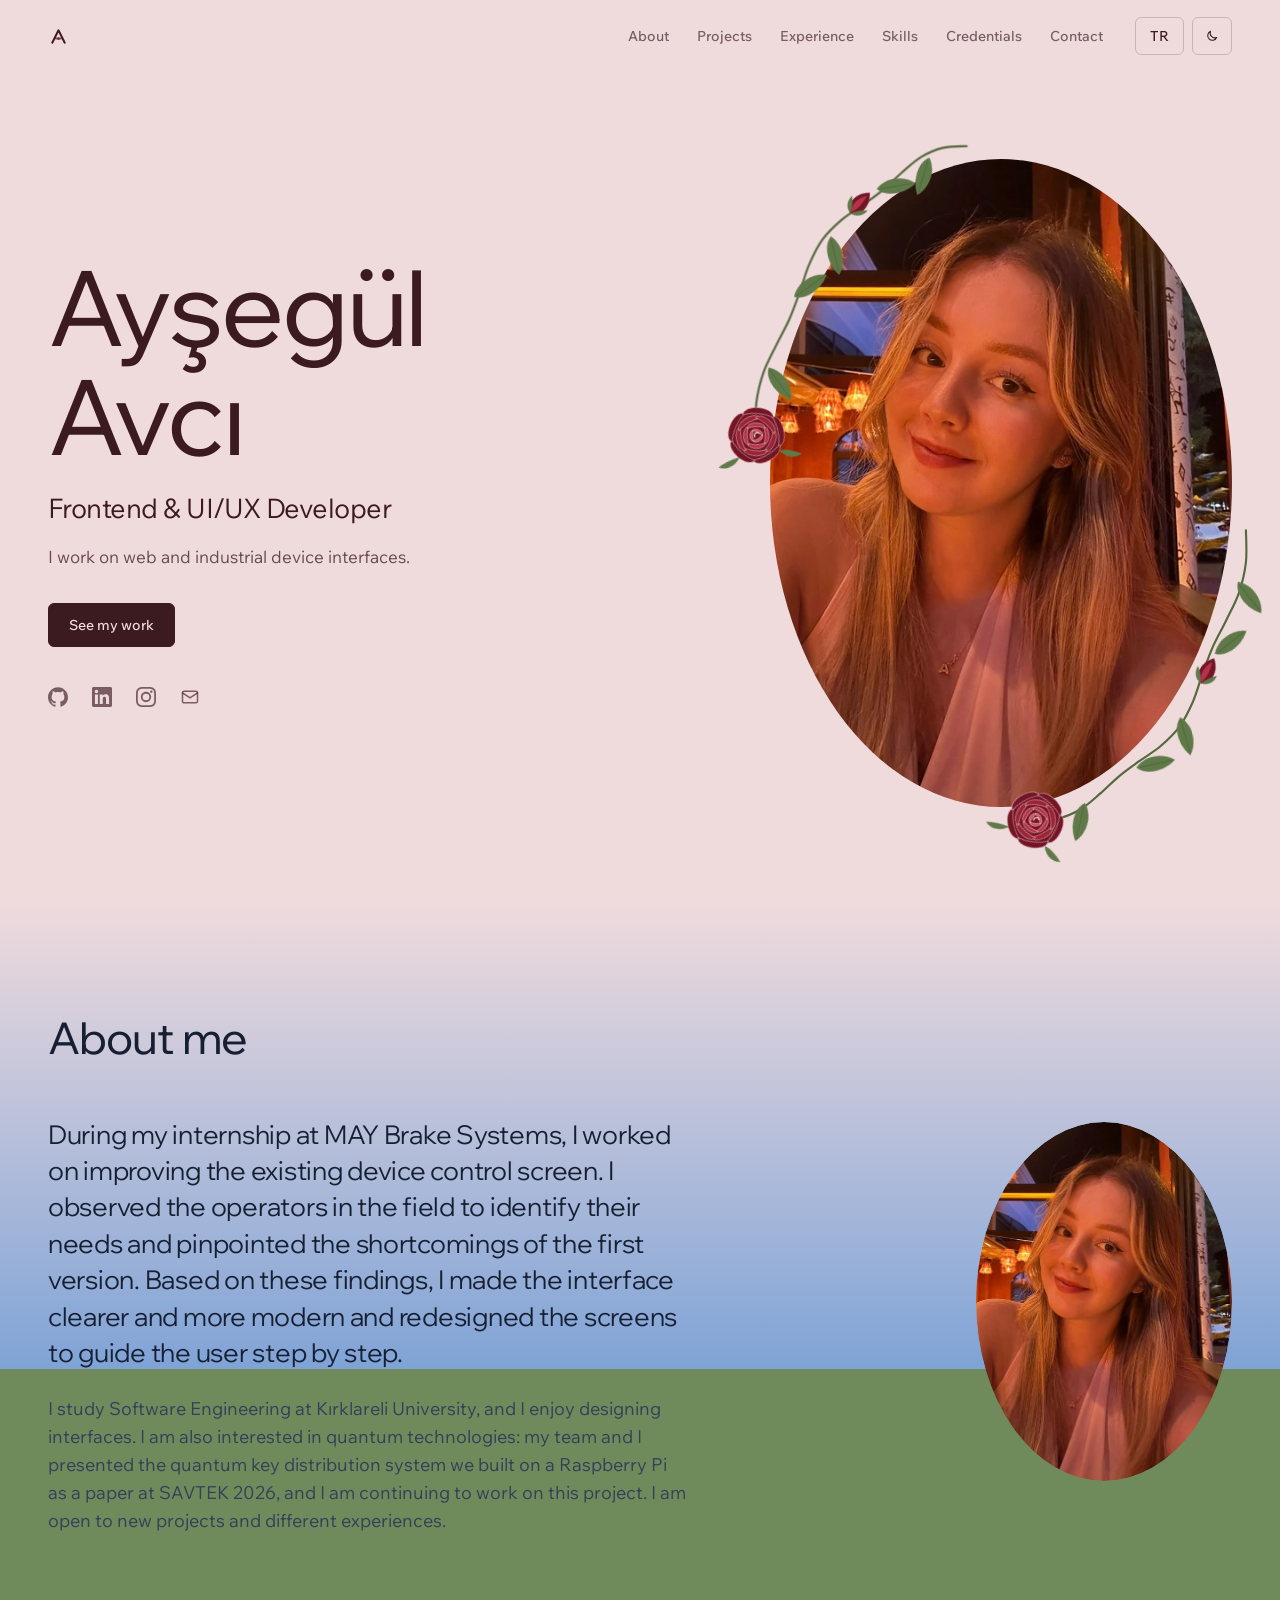
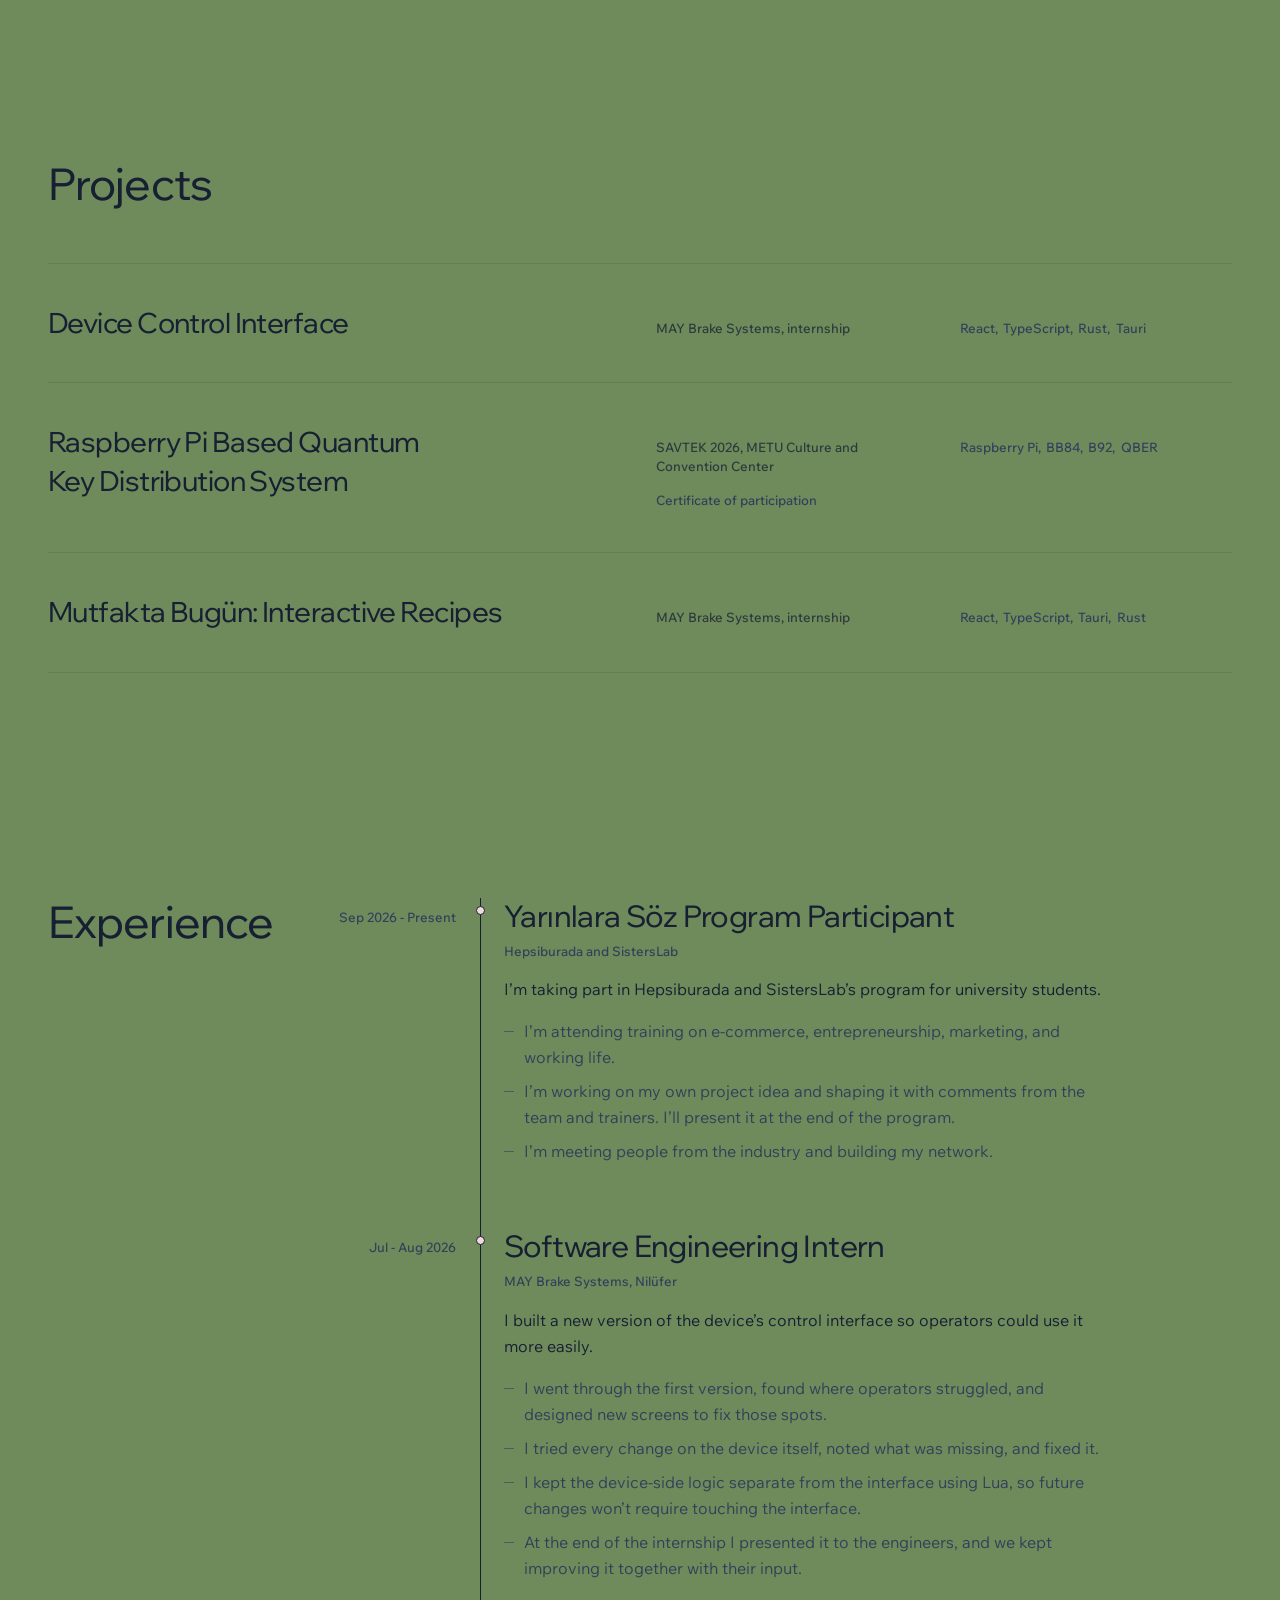
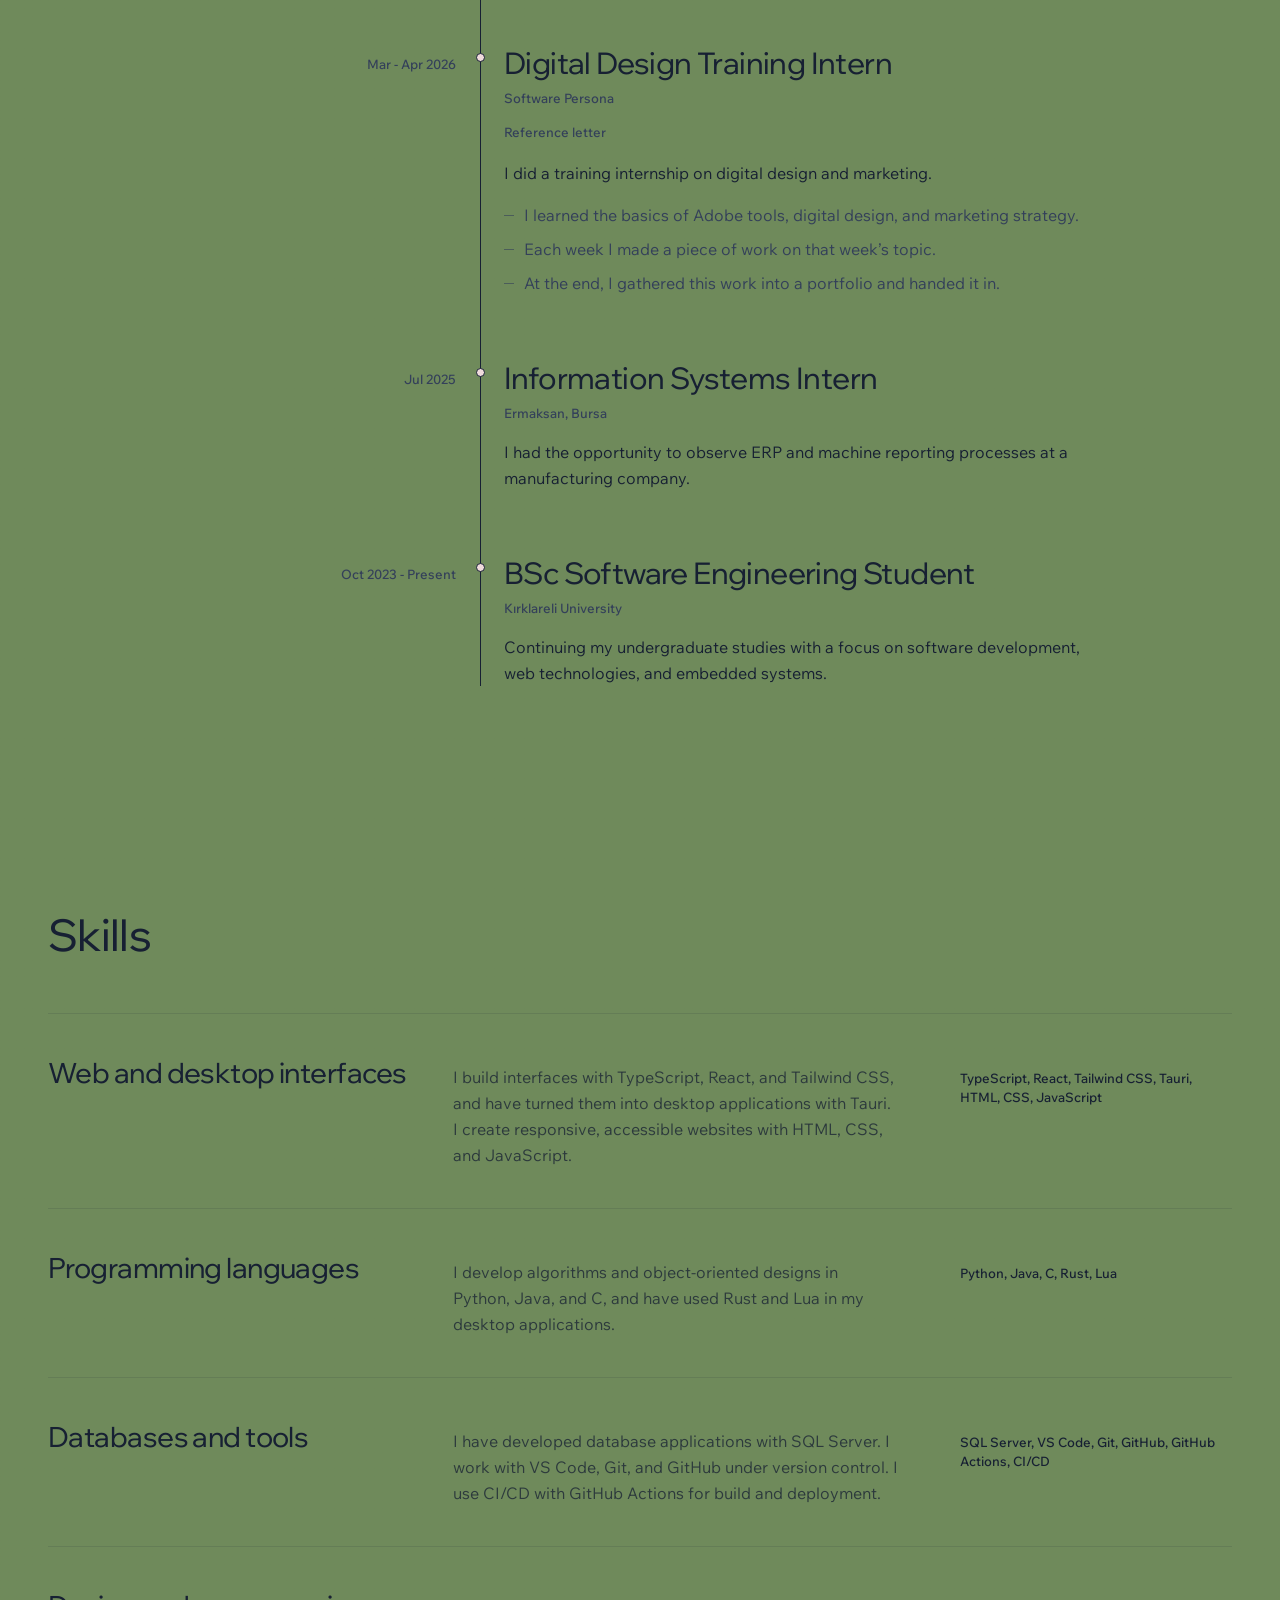
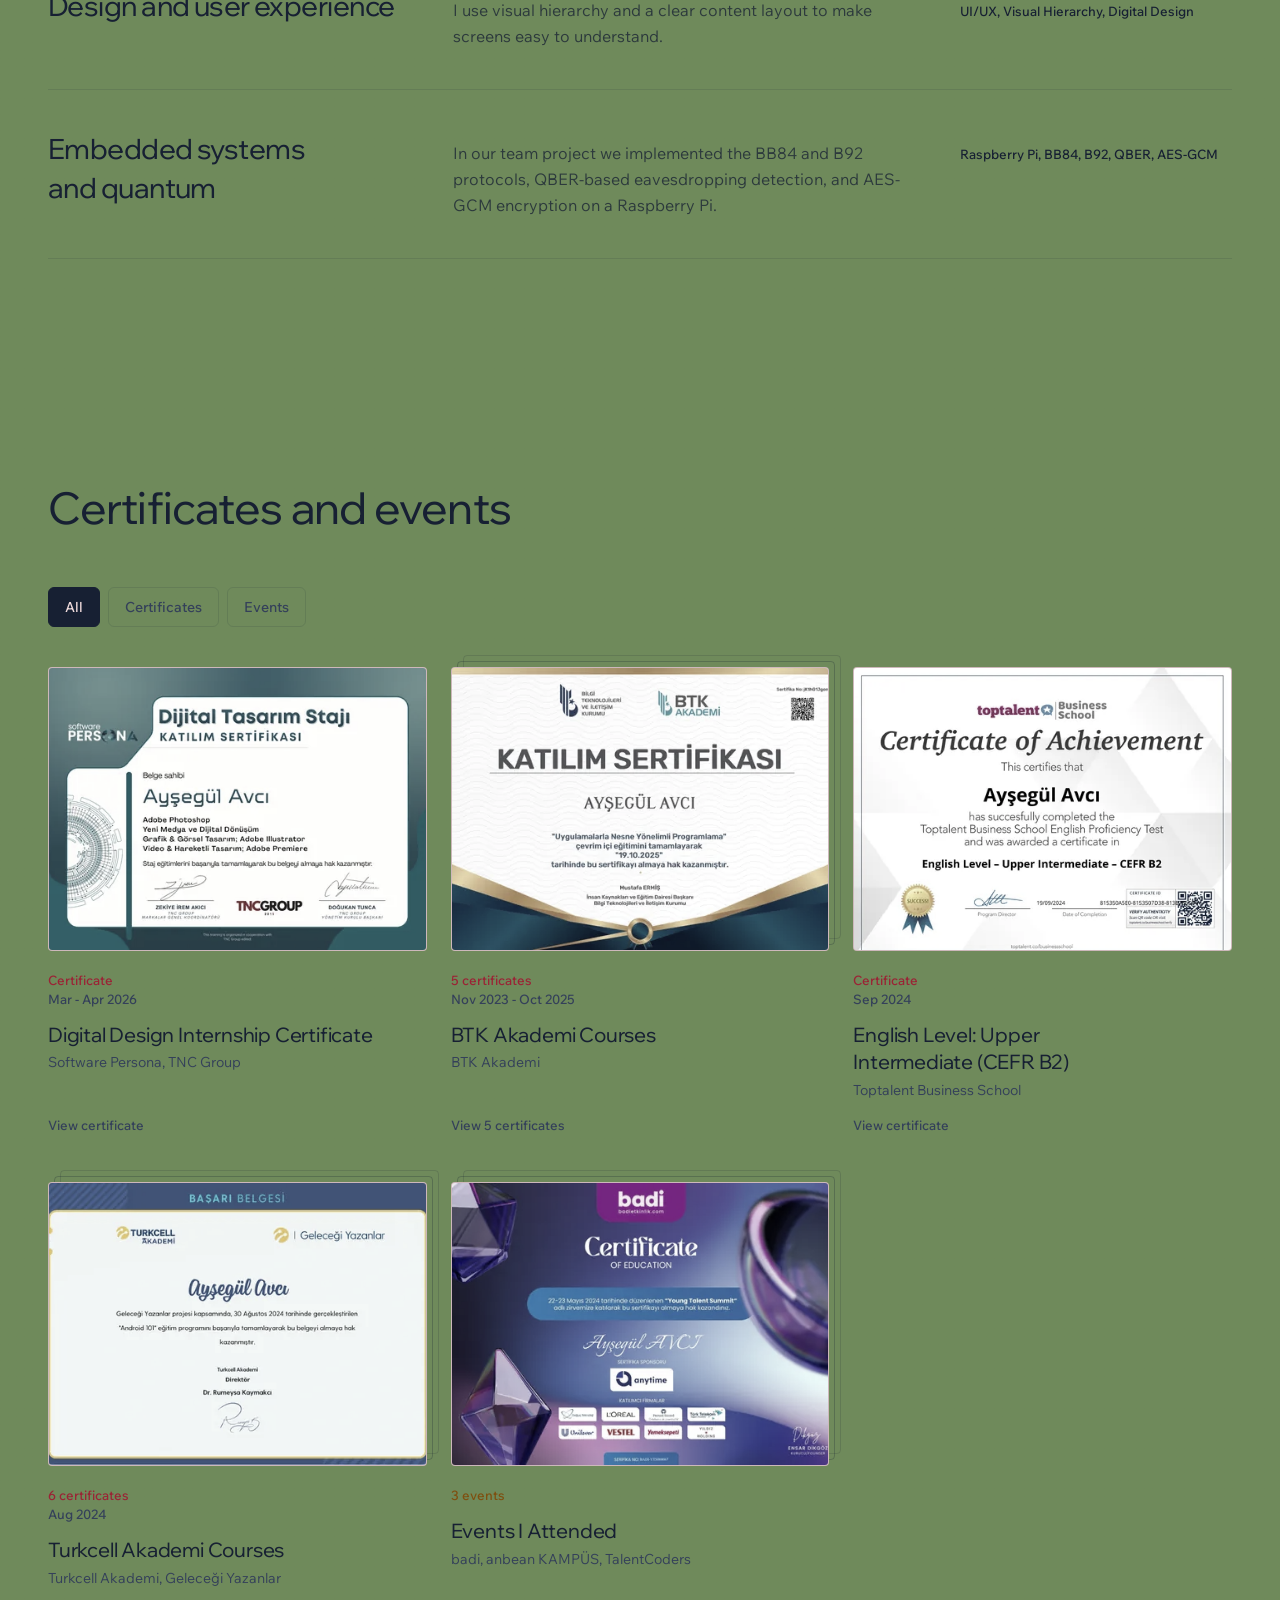
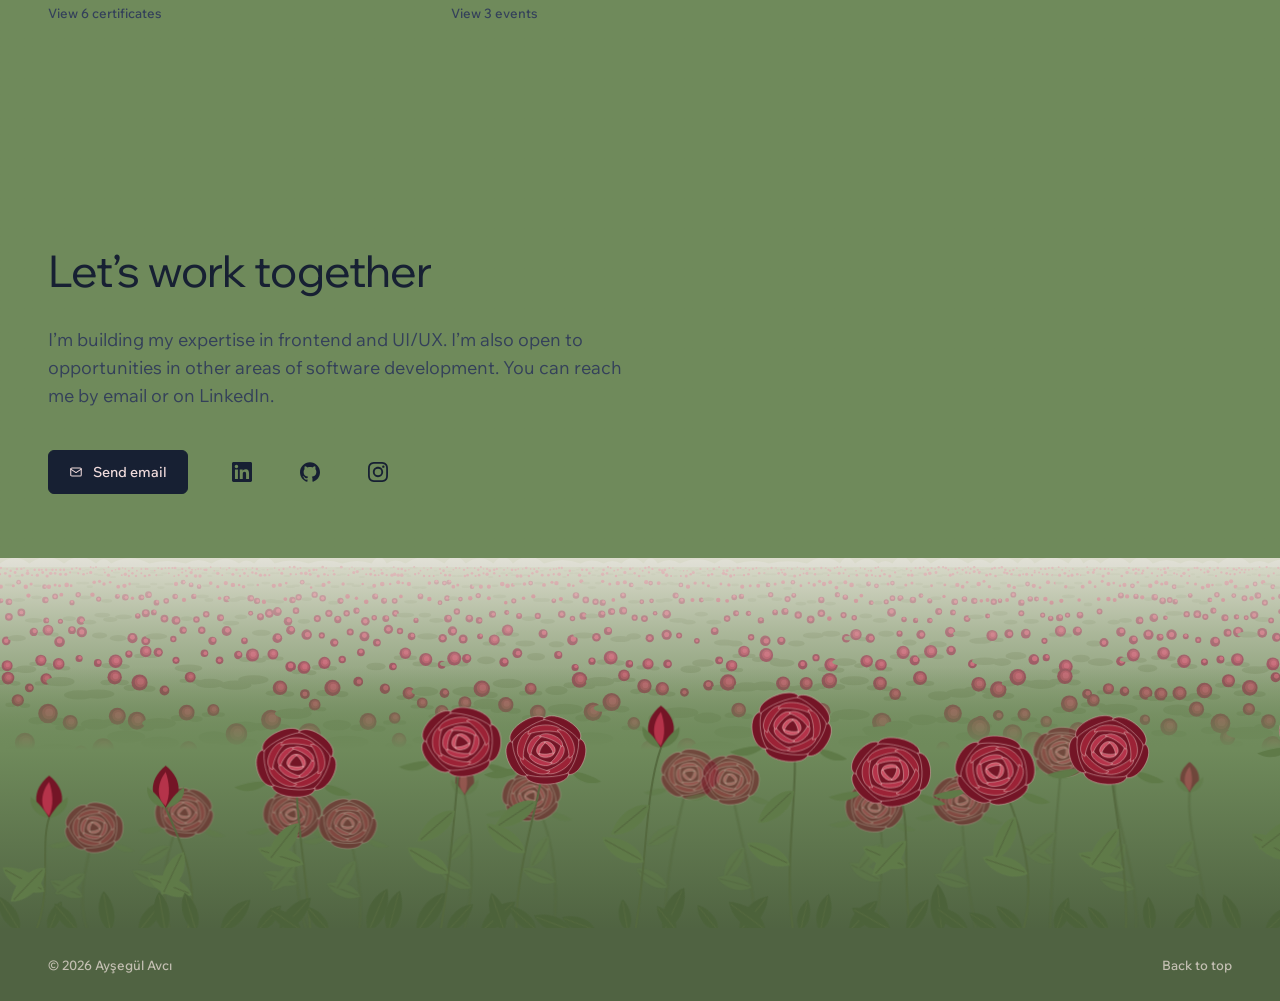
==== commit a12e0bc3: "Yayın: 16.11.2026 03:45 (kaynak eb805ff, main)" ====
--- a/en/index.html
+++ b/en/index.html
@@ -1,4 +1,4 @@
-<!doctype html> <html lang="en" data-theme="dark"> <head> <meta charset="utf-8"> <meta name="viewport" content="width=device-width,initial-scale=1"> <script>!function(){var e,t=document.documentElement;t.classList.add("js");try{e=localStorage.getItem("theme")}catch(e){}"light"!==e&&"dark"!==e&&(e=matchMedia("(prefers-color-scheme: light)").matches?"light":"dark"),t.dataset.theme=e;try{sessionStorage.getItem("name")&&t.classList.add("name-seen")}catch(e){}"visible"!==document.visibilityState&&t.classList.add("no-intro"),setTimeout(function(){window.__animReady||t.classList.remove("js")},3e3)}()</script> <title>Ayşegül Avcı | Frontend &amp; UI/UX Developer</title> <meta name="generator" content="Jekyll v4.4.1"/> <meta property="og:title" content="Ayşegül Avcı"/> <meta name="author" content="Ayşegül Avcı"/> <meta property="og:locale" content="en_US"/> <meta name="description" content="Frontend and UI/UX portfolio of Ayşegül Avcı, focused on web and industrial device interfaces."/> <meta name="twitter:description" property="og:description" content="Frontend and UI/UX portfolio of Ayşegül Avcı, focused on web and industrial device interfaces."/> <link rel="canonical" href="https://avciaysegul.github.io/en/"/> <meta property="og:url" content="https://avciaysegul.github.io/en/"/> <meta property="og:site_name" content="Ayşegül Avcı"/> <meta property="og:image" content="https://avciaysegul.github.io/assets/og-en.jpg"/> <meta property="og:image:height" content="630"/> <meta property="og:image:width" content="1200"/> <meta property="og:image:alt" content="Ayşegül Avcı · Frontend & UI/UX Developer"/> <meta property="og:type" content="website"/> <meta name="twitter:card" content="summary_large_image"/> <meta name="twitter:image" content="https://avciaysegul.github.io/assets/og-en.jpg"/> <meta name="twitter:image:alt" content="Ayşegül Avcı · Frontend & UI/UX Developer"/> <meta name="twitter:title" content="Ayşegül Avcı"/> <meta name="google-site-verification" content="LraKyjcMaXg5jQFHS7iAwMMsDhnJ6y4MmET2pUXPqsw"/> <script type="application/ld+json"> {"@context":"https://schema.org","@type":"WebPage","author":{"@type":"Person","name":"Ayşegül Avcı","url":"https://avciaysegul.github.io"},"description":"Frontend and UI/UX portfolio of Ayşegül Avcı, focused on web and industrial device interfaces.","headline":"Ayşegül Avcı","image":{"width":1200,"height":630,"alt":"Ayşegül Avcı · Frontend & UI/UX Developer","url":"https://avciaysegul.github.io/assets/og-en.jpg","@type":"imageObject"},"url":"https://avciaysegul.github.io/en/"}</script> <script type="application/ld+json"> {
+<!doctype html> <html lang="en" data-theme="dark"> <head> <meta charset="utf-8"> <meta name="viewport" content="width=device-width,initial-scale=1"> <script>!function(){var e,t=document.documentElement;t.classList.add("js");try{e=localStorage.getItem("theme")}catch(e){}"light"!==e&&"dark"!==e&&(e=matchMedia("(prefers-color-scheme: light)").matches?"light":"dark"),t.dataset.theme=e;try{sessionStorage.getItem("name")&&t.classList.add("name-seen")}catch(e){}"visible"!==document.visibilityState&&t.classList.add("no-intro"),setTimeout(function(){window.__animReady||t.classList.remove("js")},3e3)}()</script> <title>Ayşegül Avcı | Frontend &amp; UI/UX Developer</title> <meta name="generator" content="Jekyll v4.4.1"/> <meta property="og:title" content="Ayşegül Avcı"/> <meta name="author" content="Ayşegül Avcı"/> <meta property="og:locale" content="en_US"/> <meta name="description" content="Frontend and UI/UX portfolio of Ayşegül Avcı, focused on web and industrial device interfaces."/> <meta name="twitter:description" property="og:description" content="Frontend and UI/UX portfolio of Ayşegül Avcı, focused on web and industrial device interfaces."/> <link rel="canonical" href="https://avciaysegul.github.io/en/"/> <meta property="og:url" content="https://avciaysegul.github.io/en/"/> <meta property="og:site_name" content="Ayşegül Avcı"/> <meta property="og:image" content="https://avciaysegul.github.io/assets/og-en.jpg?v=2026-10-21"/> <meta property="og:image:height" content="630"/> <meta property="og:image:width" content="1200"/> <meta property="og:image:alt" content="Ayşegül Avcı, Frontend & UI/UX Developer"/> <meta property="og:type" content="website"/> <meta name="twitter:card" content="summary_large_image"/> <meta name="twitter:image" content="https://avciaysegul.github.io/assets/og-en.jpg?v=2026-10-21"/> <meta name="twitter:image:alt" content="Ayşegül Avcı, Frontend & UI/UX Developer"/> <meta name="twitter:title" content="Ayşegül Avcı"/> <meta name="google-site-verification" content="LraKyjcMaXg5jQFHS7iAwMMsDhnJ6y4MmET2pUXPqsw"/> <script type="application/ld+json"> {"@context":"https://schema.org","@type":"WebPage","author":{"@type":"Person","name":"Ayşegül Avcı","url":"https://avciaysegul.github.io"},"description":"Frontend and UI/UX portfolio of Ayşegül Avcı, focused on web and industrial device interfaces.","headline":"Ayşegül Avcı","image":{"width":1200,"height":630,"alt":"Ayşegül Avcı, Frontend & UI/UX Developer","url":"https://avciaysegul.github.io/assets/og-en.jpg?v=2026-10-21","@type":"imageObject"},"url":"https://avciaysegul.github.io/en/"}</script> <script type="application/ld+json"> {
     "@context": "https://schema.org",
     "@type": "ProfilePage",
     "url": "https://avciaysegul.github.io/en/",
@@ -14,4 +14,4 @@
       "affiliation": { "@type": "CollegeOrUniversity", "name": "Kırklareli University" },
       "sameAs": ["https://www.linkedin.com/in/aysegulavci/", "https://github.com/avciaysegul", "https://www.instagram.com/ayseguul.avci/"]
     }
-  } </script> <link rel="alternate" hreflang="tr" href="https://avciaysegul.github.io/"> <link rel="alternate" hreflang="en" href="https://avciaysegul.github.io/en/"> <link rel="alternate" hreflang="x-default" href="https://avciaysegul.github.io/"> <meta name="theme-color" content="#5e4446"> <link rel="icon" type="image/svg+xml" href="/assets/logo/favicon.svg?v=1792548509"> <link rel="preload" href="/assets/fonts/wix-madefor-text-latin.woff2" as="font" type="font/woff2" crossorigin> <link rel="preload" href="/assets/fonts/wix-madefor-display-latin.woff2" as="font" type="font/woff2" crossorigin> <link rel="preload" href="/assets/fonts/wix-madefor-text-latin-ext.woff2" as="font" type="font/woff2" crossorigin> <link rel="preload" href="/assets/fonts/wix-madefor-display-latin-ext.woff2" as="font" type="font/woff2" crossorigin> <link rel="stylesheet" href="/assets/css/main.css?v=1792548509"> <script type="module" src="/assets/js/main.js?v=1792548509"></script> </head> <body> <a class="btn btn-primary fixed top-3 left-3 z-50 -translate-y-24 focus:translate-y-0" href="#main">Skip to main content</a> <header class="site-header sticky top-0 z-40 border-b border-transparent bg-bg transition-colors duration-500" data-header> <nav class="page flex h-18 items-center justify-between gap-6" aria-label="Primary navigation"> <a class="flex items-center gap-2.5 no-underline" data-home-link href="/en/#top" aria-label="Ayşegül Avcı home"> <svg class="size-[21px] shrink-0" viewBox="0 0 64 64" aria-hidden="true" focusable="false" data-logo-header> <path fill="var(--rose-stem)" d="M19.33 38.33Q25.67 32.33 32 38.33Q25.67 44.33 19.33 38.33ZM44.67 38.33Q38.33 32.33 32 38.33Q38.33 44.33 44.67 38.33Z"/><path d="M13 51L32 13L51 51" fill="none" stroke="currentColor" stroke-width="6" stroke-linecap="round" stroke-linejoin="round"/><circle cx="32" cy="38.33" r="4.66" fill="var(--accent)"/> </svg> <span class="font-display text-xl font-medium tracking-[-.01em]" data-brand data-brand-dock>Ayşegül Avcı</span> </a> <button class="btn px-3 lg:hidden" type="button" data-menu-toggle aria-controls="site-menu" aria-expanded="false" aria-label="Open menu" data-label-open="Open menu" data-label-close="Close menu"> <span data-icon-open><svg class="size-4" viewBox="0 0 24 24" fill="none" stroke="currentColor" stroke-width="1.8" stroke-linecap="round" stroke-linejoin="round" aria-hidden="true" focusable="false"><path d="M4 7h16M4 12h16M4 17h16"/></svg> </span> <span data-icon-close hidden><svg class="size-4" viewBox="0 0 24 24" fill="none" stroke="currentColor" stroke-width="1.8" stroke-linecap="round" stroke-linejoin="round" aria-hidden="true" focusable="false"><path d="M6 6l12 12M18 6 6 18"/></svg> </span> </button> <div id="site-menu" data-menu class="absolute inset-x-0 top-full hidden flex-col gap-6 border-b border-line bg-bg px-5 py-8 data-[open=true]:flex sm:px-8 lg:static lg:flex lg:flex-row lg:items-center lg:gap-8 lg:border-0 lg:bg-transparent lg:p-0"> <ul class="relative flex flex-col gap-1 lg:flex-row lg:gap-7" data-nav-list> <li><a class="nav-link relative block py-2 text-sm font-medium text-muted no-underline hover:text-text lg:py-1" href="/en/#about" data-nav="about">About</a></li> <li><a class="nav-link relative block py-2 text-sm font-medium text-muted no-underline hover:text-text lg:py-1" href="/en/#projects" data-nav="projects">Projects</a></li> <li><a class="nav-link relative block py-2 text-sm font-medium text-muted no-underline hover:text-text lg:py-1" href="/en/#experience" data-nav="experience">Experience</a></li> <li><a class="nav-link relative block py-2 text-sm font-medium text-muted no-underline hover:text-text lg:py-1" href="/en/#skills" data-nav="skills">Skills</a></li> <li><a class="nav-link relative block py-2 text-sm font-medium text-muted no-underline hover:text-text lg:py-1" href="/en/#credentials" data-nav="credentials">Credentials</a></li> <li><a class="nav-link relative block py-2 text-sm font-medium text-muted no-underline hover:text-text lg:py-1" href="/en/#contact" data-nav="contact">Contact</a></li> </ul> <div class="flex gap-2"> <a class="btn min-h-9 px-3.5" href="/" hreflang="tr" lang="tr" aria-label="TR, Türkçeye geç">TR</a> <button class="btn min-h-9 px-3" type="button" data-theme-toggle aria-pressed="false" data-label-light="Switch to light theme" data-label-dark="Switch to dark theme" aria-label="Switch to light theme"> <span class="hidden dark:inline"><svg class="size-3.5" viewBox="0 0 24 24" fill="none" stroke="currentColor" stroke-width="1.8" stroke-linecap="round" stroke-linejoin="round" aria-hidden="true" focusable="false"><circle cx="12" cy="12" r="4"/><path d="M12 2v2M12 20v2M4.9 4.9l1.4 1.4M17.7 17.7l1.4 1.4M2 12h2M20 12h2M4.9 19.1l1.4-1.4M17.7 6.3l1.4-1.4"/></svg> </span> <span class="dark:hidden"><svg class="size-3.5" viewBox="0 0 24 24" fill="none" stroke="currentColor" stroke-width="1.8" stroke-linecap="round" stroke-linejoin="round" aria-hidden="true" focusable="false"><path d="M20 14.5A8 8 0 0 1 9.5 4a8 8 0 1 0 10.5 10.5Z"/></svg> </span> </button> </div> </div> </nav> </header> <main id="main"> <section id="top" class="hero-cover" data-hero-section> <div class="hero-door" data-photo-home> <button class="hero-flip" type="button" aria-pressed="false" aria-label="Flip the photo" data-photo-flip> <span class="hero-card"> <span class="hero-face"><img src="/assets/hero-aksam.webp" srcset="/assets/hero-aksam-520.webp 520w, /assets/hero-aksam.webp 970w" sizes="(width < 48rem) min(78vw, 21rem), min(51svh, 41vw, 36rem)" alt="Ayşegül Avcı at a restaurant under evening lights" width="970" height="1360" fetchpriority="high"></span> <span class="hero-face hero-face-back"><img src="/assets/hero-ev.webp" srcset="/assets/hero-ev-520.webp 520w, /assets/hero-ev.webp 1020w" sizes="(width < 48rem) min(78vw, 21rem), min(51svh, 41vw, 36rem)" alt="Ayşegül Avcı in a photo taken at home" width="1020" height="1430" fetchpriority="low" decoding="async"></span> </span> </button> <svg class="hero-rose" viewBox="0 0 970 1360" aria-hidden="true" focusable="false"> <g class="rv-vine"><path class="rv-stem" pathLength="1" style="--d:0.95s" d="M557.2 1387.1C565.4 1386.5 590.4 1387.5 606.3 1383.7C622.3 1379.9 638.2 1373.0 652.8 1364.2C667.4 1355.4 680.6 1342.5 694.0 1331.0C707.4 1319.4 719.5 1306.3 733.0 1295.1C746.5 1283.9 760.5 1274.2 774.9 1263.8C789.3 1253.4 805.4 1244.5 819.4 1232.6C833.4 1220.6 847.7 1207.5 859.1 1191.9C870.4 1176.3 879.4 1157.6 887.6 1139.0C895.7 1120.4 900.9 1099.5 907.9 1080.2C915.0 1060.8 921.5 1041.7 929.8 1023.0C938.1 1004.3 948.5 986.7 957.6 967.9C966.7 949.0 977.5 930.2 984.4 909.9C991.3 889.6 996.5 867.9 998.9 846.2C1001.3 824.4 998.9 790.5 998.9 779.4"/> <g transform="translate(981.6 887.3) rotate(62.4) scale(1.7)"><g class="rv-pop rv-leafg" style="--d:3.04s"><g class="rv-sway" style="--s:2.16s"><path class="rv-leaf" d="M0 0C10-14 32-18 48-8 34 6 12 10 0 0Z"/><path class="rv-vein" d="M4 0C18-3 30-5 44-8"/></g></g></g> <g transform="translate(933.6 1039.2) rotate(332.9) scale(1.7)"><g class="rv-pop rv-leafg" style="--d:2.64s"><g class="rv-sway" style="--s:1.49s"><path class="rv-leaf" d="M0 0C10-14 32-18 48-8 34 6 12 10 0 0Z"/><path class="rv-vein" d="M4 0C18-3 30-5 44-8"/></g></g></g> <g transform="translate(861.3 1171.7) rotate(84.6) scale(1.7)"><g class="rv-pop rv-leafg" style="--d:2.24s"><g class="rv-sway" style="--s:0.81s"><path class="rv-leaf" d="M0 0C10-14 32-18 48-8 34 6 12 10 0 0Z"/><path class="rv-vein" d="M4 0C18-3 30-5 44-8"/></g></g></g> <g transform="translate(768.9 1277.7) rotate(358.0) scale(1.7)"><g class="rv-pop rv-leafg" style="--d:1.85s"><g class="rv-sway" style="--s:0.14s"><path class="rv-leaf" d="M0 0C10-14 32-18 48-8 34 6 12 10 0 0Z"/><path class="rv-vein" d="M4 0C18-3 30-5 44-8"/></g></g></g> <g transform="translate(661.1 1351.6) rotate(113.6) scale(1.7)"><g class="rv-pop rv-leafg" style="--d:1.45s"><g class="rv-sway" style="--s:2.47s"><path class="rv-leaf" d="M0 0C10-14 32-18 48-8 34 6 12 10 0 0Z"/><path class="rv-vein" d="M4 0C18-3 30-5 44-8"/></g></g></g> <g transform="translate(904.2 1100.9) rotate(27.9) scale(1.5)"><g class="rv-pop rv-budg" style="--d:2.46s"><g class="rv-sway" style="--s:1.19s"><path class="rv-p1" d="M0 0C-13-7-15-26 0-40 15-26 13-7 0 0Z"/><path class="rv-p3" d="M0-2C-7-8-8-22 0-34 3-24 4-12 0-2Z"/><path class="rv-sepalf" d="M0 0C-10-2-16-10-15-20-8-14-4-8 0 0ZM0 0C10-2 16-10 15-20 8-14 4-8 0 0Z"/></g></g></g> <g transform="translate(557.2 1387.1) rotate(25.4) scale(1.7)"><g class="rv-pop rv-bloomg" style="--d:0.60s"><g class="rv-sway" style="--s:1.02s"><circle class="rv-p1" r="31"/><path class="rv-p1 rv-edge" transform="translate(24.0 0.0) rotate(90.0)" d="M-19 0C-19 -14.4 19 -14.4 19 0C8.6 -4.5 -8.6 -4.5 -19 0Z"/><path class="rv-p1 rv-edge" transform="translate(7.4 22.8) rotate(162.0)" d="M-19 0C-19 -14.4 19 -14.4 19 0C8.6 -4.5 -8.6 -4.5 -19 0Z"/><path class="rv-p1 rv-edge" transform="translate(-19.4 14.1) rotate(234.0)" d="M-19 0C-19 -14.4 19 -14.4 19 0C8.6 -4.5 -8.6 -4.5 -19 0Z"/><path class="rv-p1 rv-edge" transform="translate(-19.4 -14.1) rotate(306.0)" d="M-19 0C-19 -14.4 19 -14.4 19 0C8.6 -4.5 -8.6 -4.5 -19 0Z"/><path class="rv-p1 rv-edge" transform="translate(7.4 -22.8) rotate(378.0)" d="M-19 0C-19 -14.4 19 -14.4 19 0C8.6 -4.5 -8.6 -4.5 -19 0Z"/><path class="rv-p2 rv-edge" transform="translate(12.9 9.4) rotate(126.0)" d="M-15 0C-15 -11.7 15 -11.7 15 0C6.8 -3.6 -6.8 -3.6 -15 0Z"/><path class="rv-p2 rv-edge" transform="translate(-4.9 15.2) rotate(198.0)" d="M-15 0C-15 -11.7 15 -11.7 15 0C6.8 -3.6 -6.8 -3.6 -15 0Z"/><path class="rv-p2 rv-edge" transform="translate(-16.0 0.0) rotate(270.0)" d="M-15 0C-15 -11.7 15 -11.7 15 0C6.8 -3.6 -6.8 -3.6 -15 0Z"/><path class="rv-p2 rv-edge" transform="translate(-4.9 -15.2) rotate(342.0)" d="M-15 0C-15 -11.7 15 -11.7 15 0C6.8 -3.6 -6.8 -3.6 -15 0Z"/><path class="rv-p2 rv-edge" transform="translate(12.9 -9.4) rotate(414.0)" d="M-15 0C-15 -11.7 15 -11.7 15 0C6.8 -3.6 -6.8 -3.6 -15 0Z"/><path class="rv-p3 rv-edge" transform="translate(8.8 1.9) rotate(102.0)" d="M-11 0C-11 -9.0 11 -9.0 11 0C5.0 -2.8 -5.0 -2.8 -11 0Z"/><path class="rv-p3 rv-edge" transform="translate(-1.9 8.8) rotate(192.0)" d="M-11 0C-11 -9.0 11 -9.0 11 0C5.0 -2.8 -5.0 -2.8 -11 0Z"/><path class="rv-p3 rv-edge" transform="translate(-8.8 -1.9) rotate(282.0)" d="M-11 0C-11 -9.0 11 -9.0 11 0C5.0 -2.8 -5.0 -2.8 -11 0Z"/><path class="rv-p3 rv-edge" transform="translate(1.9 -8.8) rotate(372.0)" d="M-11 0C-11 -9.0 11 -9.0 11 0C5.0 -2.8 -5.0 -2.8 -11 0Z"/><path class="rv-p4 rv-edge" transform="translate(1.0 2.8) rotate(160.0)" d="M-7 0C-7 -6.3 7 -6.3 7 0C3.1 -2.0 -3.1 -2.0 -7 0Z"/><path class="rv-p4 rv-edge" transform="translate(-3.0 -0.5) rotate(280.0)" d="M-7 0C-7 -6.3 7 -6.3 7 0C3.1 -2.0 -3.1 -2.0 -7 0Z"/><path class="rv-p4 rv-edge" transform="translate(1.9 -2.3) rotate(400.0)" d="M-7 0C-7 -6.3 7 -6.3 7 0C3.1 -2.0 -3.1 -2.0 -7 0Z"/><path class="rv-curl" d="M-2 1C-3-3 2-5 4-2"/><path class="rv-sepalf" d="M-26 22C-34 32-46 34-54 28-44 24-34 21-26 22ZM24 24C30 35 42 38 50 34 42 28 32 24 24 24Z"/></g></g></g></g> <g class="rv-vine"><path class="rv-stem" pathLength="1" style="--d:1.25s" d="M-28.9 580.6C-28.9 569.5 -31.3 535.6 -28.9 513.8C-26.5 492.1 -21.3 470.4 -14.4 450.1C-7.5 429.8 3.3 411.0 12.4 392.1C21.5 373.3 31.9 355.7 40.2 337.0C48.5 318.3 55.0 299.2 62.1 279.8C69.1 260.5 74.3 239.6 82.4 221.0C90.6 202.4 99.6 183.7 110.9 168.1C122.3 152.5 136.6 139.4 150.6 127.4C164.6 115.5 180.7 106.6 195.1 96.2C209.5 85.8 223.5 76.1 237.0 64.9C250.5 53.7 262.6 40.6 276.0 29.0C289.4 17.5 302.6 4.6 317.2 -4.2C331.8 -13.0 347.7 -19.9 363.7 -23.7C379.6 -27.5 404.6 -26.5 412.8 -27.1"/> <g transform="translate(334.3 -3.2) rotate(117.3) scale(1.7)"><g class="rv-pop rv-leafg" style="--d:3.34s"><g class="rv-sway" style="--s:2.67s"><path class="rv-leaf" d="M0 0C10-14 32-18 48-8 34 6 12 10 0 0Z"/><path class="rv-vein" d="M4 0C18-3 30-5 44-8"/></g></g></g> <g transform="translate(223.9 62.9) rotate(1.3) scale(1.7)"><g class="rv-pop rv-leafg" style="--d:2.94s"><g class="rv-sway" style="--s:2.00s"><path class="rv-leaf" d="M0 0C10-14 32-18 48-8 34 6 12 10 0 0Z"/><path class="rv-vein" d="M4 0C18-3 30-5 44-8"/></g></g></g> <g transform="translate(127.6 162.3) rotate(87.4) scale(1.7)"><g class="rv-pop rv-leafg" style="--d:2.54s"><g class="rv-sway" style="--s:1.32s"><path class="rv-leaf" d="M0 0C10-14 32-18 48-8 34 6 12 10 0 0Z"/><path class="rv-vein" d="M4 0C18-3 30-5 44-8"/></g></g></g> <g transform="translate(50.5 289.5) rotate(-24.6) scale(1.7)"><g class="rv-pop rv-leafg" style="--d:2.15s"><g class="rv-sway" style="--s:0.65s"><path class="rv-leaf" d="M0 0C10-14 32-18 48-8 34 6 12 10 0 0Z"/><path class="rv-vein" d="M4 0C18-3 30-5 44-8"/></g></g></g> <g transform="translate(-3.2 437.7) rotate(64.7) scale(1.7)"><g class="rv-pop rv-leafg" style="--d:1.75s"><g class="rv-sway" style="--s:2.98s"><path class="rv-leaf" d="M0 0C10-14 32-18 48-8 34 6 12 10 0 0Z"/><path class="rv-vein" d="M4 0C18-3 30-5 44-8"/></g></g></g> <g transform="translate(168.3 114.3) rotate(-316.7) scale(1.5)"><g class="rv-pop rv-budg" style="--d:2.72s"><g class="rv-sway" style="--s:1.62s"><path class="rv-p1" d="M0 0C-13-7-15-26 0-40 15-26 13-7 0 0Z"/><path class="rv-p3" d="M0-2C-7-8-8-22 0-34 3-24 4-12 0-2Z"/><path class="rv-sepalf" d="M0 0C-10-2-16-10-15-20-8-14-4-8 0 0ZM0 0C10-2 16-10 15-20 8-14 4-8 0 0Z"/></g></g></g> <g transform="translate(-28.9 580.6) rotate(-12.6) scale(1.7)"><g class="rv-pop rv-bloomg" style="--d:0.90s"><g class="rv-sway" style="--s:1.53s"><circle class="rv-p1" r="31"/><path class="rv-p1 rv-edge" transform="translate(24.0 0.0) rotate(90.0)" d="M-19 0C-19 -14.4 19 -14.4 19 0C8.6 -4.5 -8.6 -4.5 -19 0Z"/><path class="rv-p1 rv-edge" transform="translate(7.4 22.8) rotate(162.0)" d="M-19 0C-19 -14.4 19 -14.4 19 0C8.6 -4.5 -8.6 -4.5 -19 0Z"/><path class="rv-p1 rv-edge" transform="translate(-19.4 14.1) rotate(234.0)" d="M-19 0C-19 -14.4 19 -14.4 19 0C8.6 -4.5 -8.6 -4.5 -19 0Z"/><path class="rv-p1 rv-edge" transform="translate(-19.4 -14.1) rotate(306.0)" d="M-19 0C-19 -14.4 19 -14.4 19 0C8.6 -4.5 -8.6 -4.5 -19 0Z"/><path class="rv-p1 rv-edge" transform="translate(7.4 -22.8) rotate(378.0)" d="M-19 0C-19 -14.4 19 -14.4 19 0C8.6 -4.5 -8.6 -4.5 -19 0Z"/><path class="rv-p2 rv-edge" transform="translate(12.9 9.4) rotate(126.0)" d="M-15 0C-15 -11.7 15 -11.7 15 0C6.8 -3.6 -6.8 -3.6 -15 0Z"/><path class="rv-p2 rv-edge" transform="translate(-4.9 15.2) rotate(198.0)" d="M-15 0C-15 -11.7 15 -11.7 15 0C6.8 -3.6 -6.8 -3.6 -15 0Z"/><path class="rv-p2 rv-edge" transform="translate(-16.0 0.0) rotate(270.0)" d="M-15 0C-15 -11.7 15 -11.7 15 0C6.8 -3.6 -6.8 -3.6 -15 0Z"/><path class="rv-p2 rv-edge" transform="translate(-4.9 -15.2) rotate(342.0)" d="M-15 0C-15 -11.7 15 -11.7 15 0C6.8 -3.6 -6.8 -3.6 -15 0Z"/><path class="rv-p2 rv-edge" transform="translate(12.9 -9.4) rotate(414.0)" d="M-15 0C-15 -11.7 15 -11.7 15 0C6.8 -3.6 -6.8 -3.6 -15 0Z"/><path class="rv-p3 rv-edge" transform="translate(8.8 1.9) rotate(102.0)" d="M-11 0C-11 -9.0 11 -9.0 11 0C5.0 -2.8 -5.0 -2.8 -11 0Z"/><path class="rv-p3 rv-edge" transform="translate(-1.9 8.8) rotate(192.0)" d="M-11 0C-11 -9.0 11 -9.0 11 0C5.0 -2.8 -5.0 -2.8 -11 0Z"/><path class="rv-p3 rv-edge" transform="translate(-8.8 -1.9) rotate(282.0)" d="M-11 0C-11 -9.0 11 -9.0 11 0C5.0 -2.8 -5.0 -2.8 -11 0Z"/><path class="rv-p3 rv-edge" transform="translate(1.9 -8.8) rotate(372.0)" d="M-11 0C-11 -9.0 11 -9.0 11 0C5.0 -2.8 -5.0 -2.8 -11 0Z"/><path class="rv-p4 rv-edge" transform="translate(1.0 2.8) rotate(160.0)" d="M-7 0C-7 -6.3 7 -6.3 7 0C3.1 -2.0 -3.1 -2.0 -7 0Z"/><path class="rv-p4 rv-edge" transform="translate(-3.0 -0.5) rotate(280.0)" d="M-7 0C-7 -6.3 7 -6.3 7 0C3.1 -2.0 -3.1 -2.0 -7 0Z"/><path class="rv-p4 rv-edge" transform="translate(1.9 -2.3) rotate(400.0)" d="M-7 0C-7 -6.3 7 -6.3 7 0C3.1 -2.0 -3.1 -2.0 -7 0Z"/><path class="rv-curl" d="M-2 1C-3-3 2-5 4-2"/><path class="rv-sepalf" d="M-26 22C-34 32-46 34-54 28-44 24-34 21-26 22ZM24 24C30 35 42 38 50 34 42 28 32 24 24 24Z"/></g></g></g></g> </svg> </div> <div class="page hero-cover-text"> <p class="hero-cover-available">Open to remote full-time and part-time roles</p> <h1 class="hero-cover-name" data-hero-name data-assemble aria-label="Ayşegül Avcı"><span class="line"><span>Ayşegül</span></span> <span class="line"><span class="hero-red">Avcı</span></span></h1> <p class="hero-cover-role">Frontend & UI/UX Developer</p> <p class="hero-cover-intro">I work on web and industrial device interfaces.</p> <a class="btn hero-cover-cta" href="#projects">See my work</a> <ul class="hero-cover-links" aria-label="Contact links"> <li><a class="brand-hover inline-flex items-center" href="https://github.com/avciaysegul" target="_blank" rel="noopener noreferrer" aria-label="GitHub" title="GitHub"><svg class="size-5 shrink-0" viewBox="0 0 24 24" fill="none" stroke="currentColor" stroke-width="1.8" stroke-linecap="round" stroke-linejoin="round" aria-hidden="true" focusable="false"><path fill="currentColor" stroke="none" d="M12 .297c-6.63 0-12 5.373-12 12 0 5.303 3.438 9.8 8.205 11.385.6.113.82-.258.82-.577 0-.285-.01-1.04-.015-2.04-3.338.724-4.042-1.61-4.042-1.61C4.422 18.07 3.633 17.7 3.633 17.7c-1.087-.744.084-.729.084-.729 1.205.084 1.838 1.236 1.838 1.236 1.07 1.835 2.809 1.305 3.495.998.108-.776.417-1.305.76-1.605-2.665-.3-5.466-1.332-5.466-5.93 0-1.31.465-2.38 1.235-3.22-.135-.303-.54-1.523.105-3.176 0 0 1.005-.322 3.3 1.23.96-.267 1.98-.399 3-.405 1.02.006 2.04.138 3 .405 2.28-1.552 3.285-1.23 3.285-1.23.645 1.653.24 2.873.12 3.176.765.84 1.23 1.91 1.23 3.22 0 4.61-2.805 5.625-5.475 5.92.42.36.81 1.096.81 2.22 0 1.606-.015 2.896-.015 3.286 0 .315.21.69.825.57C20.565 22.092 24 17.592 24 12.297c0-6.627-5.373-12-12-12"/></svg> </a></li> <li><a class="brand-hover inline-flex items-center" style="--brand:#0a66c2" href="https://www.linkedin.com/in/aysegulavci/" target="_blank" rel="noopener noreferrer" aria-label="LinkedIn" title="LinkedIn"><svg class="size-5 shrink-0" viewBox="0 0 24 24" fill="none" stroke="currentColor" stroke-width="1.8" stroke-linecap="round" stroke-linejoin="round" aria-hidden="true" focusable="false"><path fill="currentColor" stroke="none" d="M20.447 20.452h-3.554v-5.569c0-1.328-.027-3.037-1.852-3.037-1.853 0-2.136 1.445-2.136 2.939v5.667H9.351V9h3.414v1.561h.046c.477-.9 1.637-1.85 3.37-1.85 3.601 0 4.267 2.37 4.267 5.455v6.286zM5.337 7.433c-1.144 0-2.063-.926-2.063-2.065 0-1.138.92-2.063 2.063-2.063 1.14 0 2.064.925 2.064 2.063 0 1.139-.925 2.065-2.064 2.065zm1.782 13.019H3.555V9h3.564v11.452zM22.225 0H1.771C.792 0 0 .774 0 1.729v20.542C0 23.227.792 24 1.771 24h20.451C23.2 24 24 23.227 24 22.271V1.729C24 .774 23.2 0 22.222 0h.003z"/></svg> </a></li> <li><a class="brand-hover inline-flex items-center" style="--brand:#e4405f" href="https://www.instagram.com/ayseguul.avci/" target="_blank" rel="noopener noreferrer" aria-label="Instagram" title="Instagram"><svg class="size-5 shrink-0" viewBox="0 0 24 24" fill="none" stroke="currentColor" stroke-width="1.8" stroke-linecap="round" stroke-linejoin="round" aria-hidden="true" focusable="false"><path fill="currentColor" stroke="none" d="M7.0301.084c-1.2768.0602-2.1487.264-2.911.5634-.7888.3075-1.4575.72-2.1228 1.3877-.6652.6677-1.075 1.3368-1.3802 2.127-.2954.7638-.4956 1.6365-.552 2.914-.0564 1.2775-.0689 1.6882-.0626 4.947.0062 3.2586.0206 3.6671.0825 4.9473.061 1.2765.264 2.1482.5635 2.9107.308.7889.72 1.4573 1.388 2.1228.6679.6655 1.3365 1.0743 2.1285 1.38.7632.295 1.6361.4961 2.9134.552 1.2773.056 1.6884.069 4.9462.0627 3.2578-.0062 3.668-.0207 4.9478-.0814 1.28-.0607 2.147-.2652 2.9098-.5633.7889-.3086 1.4578-.72 2.1228-1.3881.665-.6682 1.0745-1.3378 1.3795-2.1284.2957-.7632.4966-1.636.552-2.9124.056-1.2809.0692-1.6898.063-4.948-.0063-3.2583-.021-3.6668-.0817-4.9465-.0607-1.2797-.264-2.1487-.5633-2.9117-.3084-.7889-.72-1.4568-1.3876-2.1228C21.2982 1.33 20.628.9208 19.8378.6165 19.074.321 18.2017.1197 16.9244.0645 15.6471.0093 15.236-.005 11.977.0014 8.718.0076 8.31.0215 7.0301.0839m.1402 21.6932c-1.17-.0509-1.8053-.2453-2.2287-.408-.5606-.216-.96-.4771-1.3819-.895-.422-.4178-.6811-.8186-.9-1.378-.1644-.4234-.3624-1.058-.4171-2.228-.0595-1.2645-.072-1.6442-.079-4.848-.007-3.2037.0053-3.583.0607-4.848.05-1.169.2456-1.805.408-2.2282.216-.5613.4762-.96.895-1.3816.4188-.4217.8184-.6814 1.3783-.9003.423-.1651 1.0575-.3614 2.227-.4171 1.2655-.06 1.6447-.072 4.848-.079 3.2033-.007 3.5835.005 4.8495.0608 1.169.0508 1.8053.2445 2.228.408.5608.216.96.4754 1.3816.895.4217.4194.6816.8176.9005 1.3787.1653.4217.3617 1.056.4169 2.2263.0602 1.2655.0739 1.645.0796 4.848.0058 3.203-.0055 3.5834-.061 4.848-.051 1.17-.245 1.8055-.408 2.2294-.216.5604-.4763.96-.8954 1.3814-.419.4215-.8181.6811-1.3783.9-.4224.1649-1.0577.3617-2.2262.4174-1.2656.0595-1.6448.072-4.8493.079-3.2045.007-3.5825-.006-4.848-.0608M16.953 5.5864A1.44 1.44 0 1 0 18.39 4.144a1.44 1.44 0 0 0-1.437 1.4424M5.8385 12.012c.0067 3.4032 2.7706 6.1557 6.173 6.1493 3.4026-.0065 6.157-2.7701 6.1506-6.1733-.0065-3.4032-2.771-6.1565-6.174-6.1498-3.403.0067-6.156 2.771-6.1496 6.1738M8 12.0077a4 4 0 1 1 4.008 3.9921A3.9996 3.9996 0 0 1 8 12.0077"/></svg> </a></li> <li><a class="brand-hover inline-flex items-center" href="mailto:aysegulavci2025@gmail.com" aria-label="Email" title="Email"><svg class="size-5 shrink-0" viewBox="0 0 24 24" fill="none" stroke="currentColor" stroke-width="1.8" stroke-linecap="round" stroke-linejoin="round" aria-hidden="true" focusable="false"><rect x="3" y="5" width="18" height="14" rx="2"/><path d="m3 7 9 6 9-6"/></svg> </a></li> </ul> </div> </section> <div class="sky-scene" data-sky> <section id="about" class="section"> <div class="page"> <div class="mb-10 max-w-4xl sm:mb-12"> <h2 class="section-title pb-[.14em]">About me</h2> </div> <div class="about-body"> <div class="grid gap-6"> <p class="max-w-[40rem] font-display text-xl leading-[1.45] tracking-[-.01em] sm:text-[1.625rem] sm:leading-[1.4]">During my internship at MAY Brake Systems, I worked on improving the existing device control screen. I observed the operators in the field to identify their needs and pinpointed the shortcomings of the first version. Based on these findings, I made the interface clearer and more modern. With the new design, even a user with no prior knowledge of the device can use the screen with ease.</p> <p class="max-w-[40rem] text-lg text-muted">I study Software Engineering at Kırklareli University, and I enjoy designing interfaces. I am also interested in quantum technologies: my team and I presented the quantum key distribution system we built on a Raspberry Pi as a paper at SAVTEK 2026, and I am continuing to work on this project. I am open to new projects and different experiences.</p> </div> <div class="about-photo" data-photo-slot> <button class="hero-flip" type="button" aria-pressed="false" aria-label="Flip the photo" data-photo-flip> <span class="hero-card"> <span class="hero-face"><img src="/assets/hero-aksam-520.webp" alt="Ayşegül Avcı at a restaurant under evening lights" width="520" height="729" loading="lazy"></span> <span class="hero-face hero-face-back"><img src="/assets/hero-ev-520.webp" alt="Ayşegül Avcı in a photo taken at home" width="520" height="729" loading="lazy"></span> </span> </button> </div> </div> </div> </section> <section id="projects" class="section"> <div class="page"> <div class="mb-10 max-w-4xl sm:mb-12"> <h2 class="section-title pb-[.14em]">Projects</h2> </div> <ul class="border-t border-line"> <li class="row border-b border-line"> <div class="row-body grid gap-3 py-8 sm:py-10 lg:grid-cols-12 lg:items-baseline lg:gap-8"> <h3 class="text-2xl leading-snug tracking-[-.02em] sm:text-[1.75rem] lg:col-span-6"> <a class="stretched text-left no-underline" href="/en/projects/device-control-interface.html">Device Control Interface</a> </h3> <div class="lg:col-span-3"> <p class="meta opacity-75">MAY Brake Systems, internship</p> </div> <div class="flex items-center justify-between gap-4 lg:col-span-3"> <ul class="flex flex-wrap gap-y-1"><li class="tag" lang="en">React</li><li class="tag" lang="en">TypeScript</li><li class="tag" lang="en">Tailwind CSS</li><li class="tag" lang="en">Tauri</li></ul> </div> </div> </li> <li class="row border-b border-line"> <div class="row-body grid gap-3 py-8 sm:py-10 lg:grid-cols-12 lg:items-baseline lg:gap-8"> <h3 class="text-2xl leading-snug tracking-[-.02em] sm:text-[1.75rem] lg:col-span-6"> <a class="stretched text-left no-underline" href="/en/projects/quantum-key-distribution.html">Raspberry Pi Based Quantum Key Distribution System</a> </h3> <div class="lg:col-span-3"> <p class="meta opacity-75">SAVTEK 2026, METU Culture and Convention Center</p> <button class="meta relative z-[2] mt-3 inline-flex min-h-6 cursor-pointer items-center gap-1 text-left text-muted hover:text-text" type="button" data-modal-open="reference-qkd" aria-haspopup="dialog"> <span class="link-underline">Certificate of participation</span> </button> </div> <div class="flex items-center justify-between gap-4 lg:col-span-3"> <ul class="flex flex-wrap gap-y-1"><li class="tag" lang="en">Raspberry Pi</li><li class="tag" lang="en">BB84</li><li class="tag" lang="en">B92</li><li class="tag" lang="en">QBER</li></ul> </div> </div> </li> <li class="row border-b border-line"> <div class="row-body grid gap-3 py-8 sm:py-10 lg:grid-cols-12 lg:items-baseline lg:gap-8"> <h3 class="text-2xl leading-snug tracking-[-.02em] sm:text-[1.75rem] lg:col-span-6"> <button class="stretched text-left" type="button" data-modal-open="project-mutfakta-bugun" aria-haspopup="dialog">Mutfakta Bugün: Interactive Recipes</button> </h3> <div class="lg:col-span-3"> <p class="meta opacity-75">MAY Brake Systems, internship prototype</p> </div> <div class="flex items-center justify-between gap-4 lg:col-span-3"> <ul class="flex flex-wrap gap-y-1"><li class="tag" lang="en">React</li><li class="tag" lang="en">TypeScript</li><li class="tag" lang="en">Tauri</li><li class="tag" lang="en">Rust</li></ul> </div> </div> </li> </ul> <dialog id="reference-qkd" class="modal modal-wide" aria-labelledby="reference-qkd-title" data-modal> <div class="flex max-h-[inherit] flex-col"> <header class="flex items-start justify-between gap-4 border-b border-line p-6 sm:p-8"> <div><p class="meta text-accent">SAVTEK 2026</p> <h3 id="reference-qkd-title" class="mt-2 text-3xl tracking-[-.02em]">Certificate of participation</h3> </div> <button class="btn shrink-0 px-3" type="button" data-modal-close aria-label="Close"><svg class="size-4" viewBox="0 0 24 24" fill="none" stroke="currentColor" stroke-width="1.8" stroke-linecap="round" stroke-linejoin="round" aria-hidden="true" focusable="false"><path d="M6 6l12 12M18 6 6 18"/></svg> </button> </header> <div class="overflow-y-auto p-6 sm:p-8"> <img class="mx-auto w-full max-w-2xl rounded-sm border border-line bg-white" src="/assets/savtek-2026-acceptance.webp" alt="Certificate of participation: SAVTEK 2026" width="1272" height="894" loading="lazy" decoding="async"> </div> </div> </dialog> <dialog id="project-mutfakta-bugun" class="modal modal-wide" aria-labelledby="project-mutfakta-bugun-title" data-modal> <div class="flex max-h-[inherit] flex-col"> <header class="flex items-start justify-between gap-4 border-b border-line p-6 sm:p-8"> <div><p class="meta text-accent">MAY Brake Systems, internship prototype</p> <h3 id="project-mutfakta-bugun-title" class="mt-2 text-3xl tracking-[-.02em]">Mutfakta Bugün: Interactive Recipes</h3> </div> <button class="btn shrink-0 px-3" type="button" data-modal-close aria-label="Close"><svg class="size-4" viewBox="0 0 24 24" fill="none" stroke="currentColor" stroke-width="1.8" stroke-linecap="round" stroke-linejoin="round" aria-hidden="true" focusable="false"><path d="M6 6l12 12M18 6 6 18"/></svg> </button> </header> <div class="overflow-y-auto p-6 sm:p-8"> <div class="mb-10" data-slider> <div class="aspect-[35/18] overflow-hidden rounded-sm border border-line bg-surface-2 select-none" data-slider-viewport> <ul class="flex h-full transition-transform duration-500 ease-out-expo" data-slider-track> <li class="size-full shrink-0" role="group" aria-roledescription="slide" aria-label="1 / 5" data-slide> <img class="size-full object-cover object-top" src="/assets/projects/mutfakta-bugun-home.webp" alt="Home screen: recipe search and 22 recipes" width="1400" height="720" loading="lazy" decoding="async" draggable="false"> </li> <li class="size-full shrink-0" role="group" aria-roledescription="slide" aria-label="2 / 5" data-slide> <img class="size-full object-cover object-top" src="/assets/projects/mutfakta-bugun-recipes.webp" alt="Recipe cards by category" width="1400" height="720" loading="lazy" decoding="async" draggable="false"> </li> <li class="size-full shrink-0" role="group" aria-roledescription="slide" aria-label="3 / 5" data-slide> <img class="size-full object-cover object-top" src="/assets/projects/mutfakta-bugun-question.webp" alt="The scenario asks: 2 cucumbers are needed, how many do you have?" width="1400" height="720" loading="lazy" decoding="async" draggable="false"> </li> <li class="size-full shrink-0" role="group" aria-roledescription="slide" aria-label="4 / 5" data-slide> <img class="size-full object-cover object-top" src="/assets/projects/mutfakta-bugun-step.webp" alt="A recipe step with quantities and a progress bar" width="1400" height="720" loading="lazy" decoding="async" draggable="false"> </li> <li class="size-full shrink-0" role="group" aria-roledescription="slide" aria-label="5 / 5" data-slide> <img class="size-full object-cover object-top" src="/assets/projects/mutfakta-bugun-adjust.webp" alt="Final step: adjusting lemon and salt to taste" width="1400" height="720" loading="lazy" decoding="async" draggable="false"> </li> </ul> </div> <div class="mt-5 flex flex-col-reverse gap-4 sm:flex-row sm:items-start sm:justify-between sm:gap-6"> <p class="min-w-0 text-muted" data-slide-info>Home screen: recipe search and 22 recipes</p> <p class="min-w-0 text-muted" hidden data-slide-info>Recipe cards by category</p> <p class="min-w-0 text-muted" hidden data-slide-info>The scenario asks: 2 cucumbers are needed, how many do you have?</p> <p class="min-w-0 text-muted" hidden data-slide-info>A recipe step with quantities and a progress bar</p> <p class="min-w-0 text-muted" hidden data-slide-info>Final step: adjusting lemon and salt to taste</p> <div class="flex shrink-0 items-center justify-between gap-3 sm:justify-start"> <button class="btn px-3" type="button" aria-label="Previous certificate" data-slider-prev><svg class="size-4" viewBox="0 0 24 24" fill="none" stroke="currentColor" stroke-width="1.8" stroke-linecap="round" stroke-linejoin="round" aria-hidden="true" focusable="false"><path d="M19 12H5M11 6l-6 6 6 6"/></svg> </button> <span class="meta min-w-10 text-center tabular-nums text-muted" aria-live="polite" data-slider-count>1 / 5</span> <button class="btn px-3" type="button" aria-label="Next certificate" data-slider-next><svg class="size-4" viewBox="0 0 24 24" fill="none" stroke="currentColor" stroke-width="1.8" stroke-linecap="round" stroke-linejoin="round" aria-hidden="true" focusable="false"><path d="M5 12h14M13 6l6 6-6 6"/></svg> </button> </div> </div> <div class="mt-6 flex gap-2 overflow-x-auto pb-1"> <button class="w-24 shrink-0 cursor-pointer overflow-hidden rounded-sm border border-line opacity-50 transition hover:opacity-100 aria-[current=true]:border-text aria-[current=true]:opacity-100" type="button" aria-label="Home screen: recipe search and 22 recipes" aria-current="true" data-slider-thumb> <img class="aspect-[35/18] w-full object-cover object-top" src="/assets/projects/mutfakta-bugun-home-thumb.webp" alt="" loading="lazy" decoding="async" width="320" height="165"> </button> <button class="w-24 shrink-0 cursor-pointer overflow-hidden rounded-sm border border-line opacity-50 transition hover:opacity-100 aria-[current=true]:border-text aria-[current=true]:opacity-100" type="button" aria-label="Recipe cards by category" data-slider-thumb> <img class="aspect-[35/18] w-full object-cover object-top" src="/assets/projects/mutfakta-bugun-recipes-thumb.webp" alt="" loading="lazy" decoding="async" width="320" height="165"> </button> <button class="w-24 shrink-0 cursor-pointer overflow-hidden rounded-sm border border-line opacity-50 transition hover:opacity-100 aria-[current=true]:border-text aria-[current=true]:opacity-100" type="button" aria-label="The scenario asks: 2 cucumbers are needed, how many do you have?" data-slider-thumb> <img class="aspect-[35/18] w-full object-cover object-top" src="/assets/projects/mutfakta-bugun-question-thumb.webp" alt="" loading="lazy" decoding="async" width="320" height="165"> </button> <button class="w-24 shrink-0 cursor-pointer overflow-hidden rounded-sm border border-line opacity-50 transition hover:opacity-100 aria-[current=true]:border-text aria-[current=true]:opacity-100" type="button" aria-label="A recipe step with quantities and a progress bar" data-slider-thumb> <img class="aspect-[35/18] w-full object-cover object-top" src="/assets/projects/mutfakta-bugun-step-thumb.webp" alt="" loading="lazy" decoding="async" width="320" height="165"> </button> <button class="w-24 shrink-0 cursor-pointer overflow-hidden rounded-sm border border-line opacity-50 transition hover:opacity-100 aria-[current=true]:border-text aria-[current=true]:opacity-100" type="button" aria-label="Final step: adjusting lemon and salt to taste" data-slider-thumb> <img class="aspect-[35/18] w-full object-cover object-top" src="/assets/projects/mutfakta-bugun-adjust-thumb.webp" alt="" loading="lazy" decoding="async" width="320" height="165"> </button> </div> </div> <p class="text-lg">An interactive recipe app with a Turkish and English interface that asks questions while cooking and adapts quantities and steps to the answers.</p> <p class="mt-5 text-muted"><span class="meta mr-2 text-text">Approach</span> I built this small prototype during my internship at MAY Brake Systems to learn how to separate Lua scenarios from the interface. Machines also work step by step, like cooking recipes, so I built the study around that comparison. I wrote the flows of 22 recipes as Lua scenarios and ran them with a Lua engine embedded on the Rust side; the interface only shows the questions and steps the scenario asks.</p> <div class="mt-6 border-t border-line pt-5"> <p class="meta text-muted">Related experience</p> <p class="mt-2 font-display text-xl">Software Engineering Intern</p> <p class="meta mt-1 text-muted">MAY Brake Systems, Nilüfer<time class="block text-accent">Jul - Aug 2026</time></p> <p class="mt-3 text-muted">I built a new version of the device’s control interface so operators could use it more easily.</p> </div> <p class="meta mt-6 text-muted">Technologies</p> <ul class="mt-3 flex flex-wrap gap-y-1"><li class="tag" lang="en">React</li><li class="tag" lang="en">TypeScript</li><li class="tag" lang="en">Tauri</li><li class="tag" lang="en">Rust</li><li class="tag" lang="en">Lua</li></ul> </div> </div> </dialog> </div> </section> <section id="experience" class="section"> <div class="page lg:grid lg:grid-cols-[12rem_1fr] lg:items-start lg:gap-12"> <div class="mb-10 max-w-4xl sm:mb-12 lg:mb-0"> <h2 class="section-title pb-[.14em]">Experience</h2> </div> <ol class="relative border-l border-line pl-8 sm:border-0 sm:pl-0" data-timeline> <span class="absolute top-0 bottom-0 hidden w-px bg-line sm:left-[13.5rem] sm:block lg:left-[12rem]" aria-hidden="true"></span> <span class="absolute top-0 bottom-0 left-[-1px] w-px origin-top bg-text sm:left-[13.5rem] lg:left-[12rem]" data-timeline-line aria-hidden="true"></span> <li class="relative grid gap-2 pb-16 last:pb-0 sm:grid-cols-[12rem_1fr] sm:gap-12 lg:grid-cols-[10.5rem_1fr]" data-step> <span class="absolute top-2 left-[calc(-2rem-4px)] size-[9px] rounded-full border border-text bg-bg sm:left-[calc(13.5rem-4px)] lg:left-[calc(12rem-4px)]" data-step-dot aria-hidden="true"></span> <div class="meta text-muted sm:pt-2.5 sm:text-right" data-step-part> <time>Sep 2026 - Present</time> </div> <div data-step-part> <h3 class="flex flex-wrap items-baseline gap-x-3 gap-y-1 text-2xl tracking-[-.02em] sm:text-3xl"> Yarınlara Söz Program Participant </h3> <p class="meta mt-2 text-muted">Hepsiburada and SistersLab</p> <p class="mt-4 max-w-[38rem]">I’m taking part in Hepsiburada and SistersLab’s program for university students.</p> <ul class="mt-4 max-w-[38rem] space-y-2 text-muted"> <li class="relative pl-5 before:absolute before:top-[.8em] before:left-0 before:h-px before:w-2.5 before:bg-current before:opacity-60">I’m attending training on e-commerce, entrepreneurship, marketing, and working life.</li> <li class="relative pl-5 before:absolute before:top-[.8em] before:left-0 before:h-px before:w-2.5 before:bg-current before:opacity-60">I’m working on my own project idea and shaping it with comments from the team and trainers. I’ll present it at the end of the program.</li> <li class="relative pl-5 before:absolute before:top-[.8em] before:left-0 before:h-px before:w-2.5 before:bg-current before:opacity-60">I’m meeting people from the industry and building my network.</li> </ul> </div> </li> <li class="relative grid gap-2 pb-16 last:pb-0 sm:grid-cols-[12rem_1fr] sm:gap-12 lg:grid-cols-[10.5rem_1fr]" data-step> <span class="absolute top-2 left-[calc(-2rem-4px)] size-[9px] rounded-full border border-text bg-bg sm:left-[calc(13.5rem-4px)] lg:left-[calc(12rem-4px)]" data-step-dot aria-hidden="true"></span> <div class="meta text-muted sm:pt-2.5 sm:text-right" data-step-part> <time>Jul - Aug 2026</time> </div> <div data-step-part> <h3 class="flex flex-wrap items-baseline gap-x-3 gap-y-1 text-2xl tracking-[-.02em] sm:text-3xl"> Software Engineering Intern </h3> <p class="meta mt-2 text-muted">MAY Brake Systems, Nilüfer</p> <p class="mt-4 max-w-[38rem]">I built a new version of the device’s control interface so operators could use it more easily.</p> <ul class="mt-4 max-w-[38rem] space-y-2 text-muted"> <li class="relative pl-5 before:absolute before:top-[.8em] before:left-0 before:h-px before:w-2.5 before:bg-current before:opacity-60">I went through the first version, found where operators struggled, and designed new screens to fix those spots.</li> <li class="relative pl-5 before:absolute before:top-[.8em] before:left-0 before:h-px before:w-2.5 before:bg-current before:opacity-60">I tried every change on the device itself, noted what was missing, and fixed it.</li> <li class="relative pl-5 before:absolute before:top-[.8em] before:left-0 before:h-px before:w-2.5 before:bg-current before:opacity-60">I kept the device-side logic separate from the interface using Lua, so future changes won’t require touching the interface.</li> <li class="relative pl-5 before:absolute before:top-[.8em] before:left-0 before:h-px before:w-2.5 before:bg-current before:opacity-60">At the end of the internship I presented it to the engineers, and we kept improving it together with their input.</li> </ul> </div> </li> <li class="relative grid gap-2 pb-16 last:pb-0 sm:grid-cols-[12rem_1fr] sm:gap-12 lg:grid-cols-[10.5rem_1fr]" data-step> <span class="absolute top-2 left-[calc(-2rem-4px)] size-[9px] rounded-full border border-text bg-bg sm:left-[calc(13.5rem-4px)] lg:left-[calc(12rem-4px)]" data-step-dot aria-hidden="true"></span> <div class="meta text-muted sm:pt-2.5 sm:text-right" data-step-part> <time>Mar - Apr 2026</time> </div> <div data-step-part> <h3 class="flex flex-wrap items-baseline gap-x-3 gap-y-1 text-2xl tracking-[-.02em] sm:text-3xl"> Digital Design Training Intern </h3> <p class="meta mt-2 text-muted">Software Persona</p> <button class="meta mt-3 inline-flex min-h-6 cursor-pointer items-center gap-1 text-left text-muted hover:text-text" type="button" data-modal-open="reference-persona" aria-haspopup="dialog"> <span class="link-underline">Reference letter</span> </button> <p class="mt-4 max-w-[38rem]">I did a training internship on digital design and marketing.</p> <ul class="mt-4 max-w-[38rem] space-y-2 text-muted"> <li class="relative pl-5 before:absolute before:top-[.8em] before:left-0 before:h-px before:w-2.5 before:bg-current before:opacity-60">I learned the basics of Adobe tools, digital design, and marketing strategy.</li> <li class="relative pl-5 before:absolute before:top-[.8em] before:left-0 before:h-px before:w-2.5 before:bg-current before:opacity-60">Each week I made a piece of work on that week’s topic.</li> <li class="relative pl-5 before:absolute before:top-[.8em] before:left-0 before:h-px before:w-2.5 before:bg-current before:opacity-60">At the end, I gathered this work into a portfolio and handed it in.</li> </ul> </div> </li> <li class="relative grid gap-2 pb-16 last:pb-0 sm:grid-cols-[12rem_1fr] sm:gap-12 lg:grid-cols-[10.5rem_1fr]" data-step> <span class="absolute top-2 left-[calc(-2rem-4px)] size-[9px] rounded-full border border-text bg-bg sm:left-[calc(13.5rem-4px)] lg:left-[calc(12rem-4px)]" data-step-dot aria-hidden="true"></span> <div class="meta text-muted sm:pt-2.5 sm:text-right" data-step-part> <time>Jul 2025</time> </div> <div data-step-part> <h3 class="flex flex-wrap items-baseline gap-x-3 gap-y-1 text-2xl tracking-[-.02em] sm:text-3xl"> Information Systems Intern </h3> <p class="meta mt-2 text-muted">Ermaksan, Bursa</p> <p class="mt-4 max-w-[38rem]">I had the opportunity to observe ERP and machine reporting processes at a manufacturing company.</p> </div> </li> <li class="relative grid gap-2 pb-16 last:pb-0 sm:grid-cols-[12rem_1fr] sm:gap-12 lg:grid-cols-[10.5rem_1fr]" data-step> <span class="absolute top-2 left-[calc(-2rem-4px)] size-[9px] rounded-full border border-text bg-bg sm:left-[calc(13.5rem-4px)] lg:left-[calc(12rem-4px)]" data-step-dot aria-hidden="true"></span> <div class="meta text-muted sm:pt-2.5 sm:text-right" data-step-part> <time>Oct 2023 - Present</time> </div> <div data-step-part> <h3 class="flex flex-wrap items-baseline gap-x-3 gap-y-1 text-2xl tracking-[-.02em] sm:text-3xl"> BSc Software Engineering Student </h3> <p class="meta mt-2 text-muted">Kırklareli University</p> <p class="mt-4 max-w-[38rem]">Continuing my undergraduate studies with a focus on software development, web technologies, and embedded systems.</p> </div> </li> </ol> <dialog id="reference-persona" class="modal modal-wide" aria-labelledby="reference-persona-title" data-modal> <div class="flex max-h-[inherit] flex-col"> <header class="flex items-start justify-between gap-4 border-b border-line p-6 sm:p-8"> <div><p class="meta text-accent">Software Persona, TNC Group</p> <h3 id="reference-persona-title" class="mt-2 text-3xl tracking-[-.02em]">Reference letter</h3> </div> <button class="btn shrink-0 px-3" type="button" data-modal-close aria-label="Close"><svg class="size-4" viewBox="0 0 24 24" fill="none" stroke="currentColor" stroke-width="1.8" stroke-linecap="round" stroke-linejoin="round" aria-hidden="true" focusable="false"><path d="M6 6l12 12M18 6 6 18"/></svg> </button> </header> <div class="overflow-y-auto p-6 sm:p-8"> <img class="mx-auto w-full max-w-2xl rounded-sm border border-line bg-white" src="/assets/certificates/persona-reference.webp" alt="Reference letter: Software Persona, TNC Group" width="1131" height="1600" loading="lazy" decoding="async"> </div> </div> </dialog> </div> </section> <section id="skills" class="section"> <div class="page"> <div class="mb-10 max-w-4xl sm:mb-12"> <h2 class="section-title pb-[.14em]">Skills</h2> </div> <ul class="border-t border-line"> <li class="row border-b border-line"> <div class="row-body grid gap-3 py-8 sm:py-10 lg:grid-cols-12 lg:items-baseline lg:gap-8"> <h3 class="font-display text-2xl leading-snug tracking-[-.02em] sm:text-[1.75rem] lg:col-span-4">Web and desktop interfaces</h3> <p class="max-w-xl opacity-75 lg:col-span-5">I build interfaces with TypeScript, React, and Tailwind CSS, and have turned them into desktop applications with Tauri. I create responsive, accessible websites with HTML, CSS, and JavaScript.</p> <p class="meta lg:col-span-3"><span lang="en">TypeScript</span>, <span lang="en">React</span>, <span lang="en">Tailwind CSS</span>, <span lang="en">Tauri</span>, <span lang="en">HTML</span>, <span lang="en">CSS</span>, <span lang="en">JavaScript</span></p> </div> </li> <li class="row border-b border-line"> <div class="row-body grid gap-3 py-8 sm:py-10 lg:grid-cols-12 lg:items-baseline lg:gap-8"> <h3 class="font-display text-2xl leading-snug tracking-[-.02em] sm:text-[1.75rem] lg:col-span-4">Programming languages</h3> <p class="max-w-xl opacity-75 lg:col-span-5">I develop algorithms and object-oriented designs in Python, Java, and C, and have used Rust and Lua in my desktop applications.</p> <p class="meta lg:col-span-3"><span lang="en">Python</span>, <span lang="en">Java</span>, <span lang="en">C</span>, <span lang="en">Rust</span>, <span lang="en">Lua</span></p> </div> </li> <li class="row border-b border-line"> <div class="row-body grid gap-3 py-8 sm:py-10 lg:grid-cols-12 lg:items-baseline lg:gap-8"> <h3 class="font-display text-2xl leading-snug tracking-[-.02em] sm:text-[1.75rem] lg:col-span-4">Databases and tools</h3> <p class="max-w-xl opacity-75 lg:col-span-5">I have developed database applications with SQL Server, and work in a clean, version-controlled workflow with VS Code, Git, and GitHub. I use CI/CD with GitHub Actions for build and deployment.</p> <p class="meta lg:col-span-3"><span lang="en">SQL Server</span>, <span lang="en">VS Code</span>, <span lang="en">Git</span>, <span lang="en">GitHub</span>, <span lang="en">GitHub Actions</span>, <span lang="en">CI/CD</span></p> </div> </li> <li class="row border-b border-line"> <div class="row-body grid gap-3 py-8 sm:py-10 lg:grid-cols-12 lg:items-baseline lg:gap-8"> <h3 class="font-display text-2xl leading-snug tracking-[-.02em] sm:text-[1.75rem] lg:col-span-4">Design and user experience</h3> <p class="max-w-xl opacity-75 lg:col-span-5">I use visual hierarchy and a clear content layout to make screens easy to understand.</p> <p class="meta lg:col-span-3"><span lang="en">UI/UX</span>, Visual Hierarchy, Digital Design</p> </div> </li> <li class="row border-b border-line"> <div class="row-body grid gap-3 py-8 sm:py-10 lg:grid-cols-12 lg:items-baseline lg:gap-8"> <h3 class="font-display text-2xl leading-snug tracking-[-.02em] sm:text-[1.75rem] lg:col-span-4">Embedded systems and quantum</h3> <p class="max-w-xl opacity-75 lg:col-span-5">In our team project we implemented the BB84 and B92 protocols, QBER-based eavesdropping detection, and AES-GCM encryption on a Raspberry Pi.</p> <p class="meta lg:col-span-3"><span lang="en">Raspberry Pi</span>, <span lang="en">BB84</span>, <span lang="en">B92</span>, <span lang="en">QBER</span>, <span lang="en">AES-GCM</span></p> </div> </li> </ul> </div> </section> <section id="credentials" class="section"> <div class="page"> <div class="mb-10 max-w-4xl sm:mb-12"> <h2 class="section-title pb-[.14em]">Certificates and events</h2> </div> <div class="mb-10 flex flex-wrap gap-2" role="tablist" aria-label="Credential filters" data-tabs> <button class="min-h-10 cursor-pointer rounded-md text-sm font-medium border border-line px-4 text-muted hover:text-text aria-selected:border-text aria-selected:bg-text aria-selected:text-bg" type="button" role="tab" id="tab-all" aria-controls="credential-panel" data-filter="all" aria-selected="true" tabindex="0">All</button> <button class="min-h-10 cursor-pointer rounded-md text-sm font-medium border border-line px-4 text-muted hover:text-text aria-selected:border-text aria-selected:bg-text aria-selected:text-bg" type="button" role="tab" id="tab-cert" aria-controls="credential-panel" data-filter="cert" aria-selected="false" tabindex="-1">Certificates</button> <button class="min-h-10 cursor-pointer rounded-md text-sm font-medium border border-line px-4 text-muted hover:text-text aria-selected:border-text aria-selected:bg-text aria-selected:text-bg" type="button" role="tab" id="tab-event" aria-controls="credential-panel" data-filter="event" aria-selected="false" tabindex="-1">Events</button> </div> <div id="credential-panel" role="tabpanel" aria-labelledby="tab-all" aria-live="polite"> <ul id="credential-list" class="grid gap-x-6 gap-y-6 sm:grid-cols-2 sm:gap-y-12 lg:grid-cols-3"> <li class="card group relative flex gap-4 border-0 bg-transparent p-0 sm:flex-col sm:gap-0" data-type="cert"> <div class="aspect-[4/3] w-28 shrink-0 self-start overflow-hidden rounded-sm border border-line bg-surface-2 sm:w-full"> <img class="size-full object-cover object-top transition duration-[1.2s] ease-out-expo group-hover:scale-105 group-hover:grayscale-0 [@media(hover:hover)]:grayscale-[.6]" src="/assets/certificates/persona-design-thumb.webp" srcset="/assets/certificates/persona-design-thumb.webp 480w, /assets/certificates/persona-design.webp 1280w" sizes="(min-width: 1024px) 28vw, (min-width: 640px) 45vw, 112px" alt="" loading="lazy" decoding="async" width="480" height="339"> </div> <div class="flex min-w-0 flex-1 flex-col sm:pt-5"> <p class="meta text-accent">Certificate<span class="block text-muted">Mar - Apr 2026</span></p> <h3 class="mt-1.5 text-base leading-snug tracking-[-.01em] sm:mt-3 sm:text-xl"> <button class="stretched text-left" type="button" data-modal-open="cert-persona-design" aria-haspopup="dialog">Digital Design Internship Certificate</button> </h3><p class="mt-1 text-sm text-muted">Software Persona, TNC Group</p> <p class="meta mt-auto hidden pt-4 text-muted sm:block transition-colors group-hover:text-text" aria-hidden="true">View certificate</p> </div> </li> <li class="card group relative flex gap-4 border-0 bg-transparent p-0 sm:flex-col sm:gap-0" data-type="cert"> <div class="relative aspect-[4/3] w-28 shrink-0 self-start sm:w-full"> <span class="absolute inset-0 translate-x-3 -translate-y-3 rounded-sm border border-text/15 bg-surface" aria-hidden="true"></span> <span class="absolute inset-0 translate-x-1.5 -translate-y-1.5 rounded-sm border border-text/25 bg-surface" aria-hidden="true"></span> <div class="relative size-full overflow-hidden rounded-sm border border-line bg-surface-2"> <img class="size-full object-cover object-top transition duration-[1.2s] ease-out-expo group-hover:scale-105 group-hover:grayscale-0 [@media(hover:hover)]:grayscale-[.6]" src="/assets/certificates/btk-oop-thumb.webp" srcset="/assets/certificates/btk-oop-thumb.webp 480w, /assets/certificates/btk-oop.webp 1280w" sizes="(min-width: 1024px) 28vw, (min-width: 640px) 45vw, 112px" alt="" loading="lazy" decoding="async" width="480" height="339"> </div> </div> <div class="flex min-w-0 flex-1 flex-col sm:pt-5"> <p class="meta text-accent">5 certificates<span class="block text-muted">Nov 2023 - Oct 2025</span></p> <h3 class="mt-1.5 text-base leading-snug tracking-[-.01em] sm:mt-3 sm:text-xl"> <button class="stretched text-left" type="button" data-modal-open="group-btk" aria-haspopup="dialog">BTK Akademi Courses</button> </h3> <p class="mt-1 text-sm text-muted">BTK Akademi</p> <p class="meta mt-auto hidden pt-4 text-muted sm:block transition-colors group-hover:text-text" aria-hidden="true">View 5 certificates</p> </div> </li> <li class="card group relative flex gap-4 border-0 bg-transparent p-0 sm:flex-col sm:gap-0" data-type="cert"> <div class="aspect-[4/3] w-28 shrink-0 self-start overflow-hidden rounded-sm border border-line bg-surface-2 sm:w-full"> <img class="size-full object-cover object-top transition duration-[1.2s] ease-out-expo group-hover:scale-105 group-hover:grayscale-0 [@media(hover:hover)]:grayscale-[.6]" src="/assets/certificates/english-b2-thumb.webp" srcset="/assets/certificates/english-b2-thumb.webp 480w, /assets/certificates/english-b2.webp 1280w" sizes="(min-width: 1024px) 28vw, (min-width: 640px) 45vw, 112px" alt="" loading="lazy" decoding="async" width="480" height="339"> </div> <div class="flex min-w-0 flex-1 flex-col sm:pt-5"> <p class="meta text-accent">Certificate<span class="block text-muted">Sep 2024</span></p> <h3 class="mt-1.5 text-base leading-snug tracking-[-.01em] sm:mt-3 sm:text-xl"> <button class="stretched text-left" type="button" data-modal-open="cert-english-b2" aria-haspopup="dialog">English Level: Upper Intermediate (CEFR B2)</button> </h3><p class="mt-1 text-sm text-muted">Toptalent Business School</p> <p class="meta mt-auto hidden pt-4 text-muted sm:block transition-colors group-hover:text-text" aria-hidden="true">View certificate</p> </div> </li> <li class="card group relative flex gap-4 border-0 bg-transparent p-0 sm:flex-col sm:gap-0" data-type="cert"> <div class="relative aspect-[4/3] w-28 shrink-0 self-start sm:w-full"> <span class="absolute inset-0 translate-x-3 -translate-y-3 rounded-sm border border-text/15 bg-surface" aria-hidden="true"></span> <span class="absolute inset-0 translate-x-1.5 -translate-y-1.5 rounded-sm border border-text/25 bg-surface" aria-hidden="true"></span> <div class="relative size-full overflow-hidden rounded-sm border border-line bg-surface-2"> <img class="size-full object-cover object-top transition duration-[1.2s] ease-out-expo group-hover:scale-105 group-hover:grayscale-0 [@media(hover:hover)]:grayscale-[.6]" src="/assets/certificates/android-101-thumb.webp" srcset="/assets/certificates/android-101-thumb.webp 480w, /assets/certificates/android-101.webp 1280w" sizes="(min-width: 1024px) 28vw, (min-width: 640px) 45vw, 112px" alt="" loading="lazy" decoding="async" width="480" height="339"> </div> </div> <div class="flex min-w-0 flex-1 flex-col sm:pt-5"> <p class="meta text-accent">6 certificates<span class="block text-muted">Aug 2024</span></p> <h3 class="mt-1.5 text-base leading-snug tracking-[-.01em] sm:mt-3 sm:text-xl"> <button class="stretched text-left" type="button" data-modal-open="group-turkcell" aria-haspopup="dialog">Turkcell Akademi Courses</button> </h3> <p class="mt-1 text-sm text-muted">Turkcell Akademi, Geleceği Yazanlar</p> <p class="meta mt-auto hidden pt-4 text-muted sm:block transition-colors group-hover:text-text" aria-hidden="true">View 6 certificates</p> </div> </li> <li class="card group relative flex gap-4 border-0 bg-transparent p-0 sm:flex-col sm:gap-0" data-type="event"> <div class="relative aspect-[4/3] w-28 shrink-0 self-start sm:w-full"> <span class="absolute inset-0 translate-x-3 -translate-y-3 rounded-sm border border-text/15 bg-surface" aria-hidden="true"></span> <span class="absolute inset-0 translate-x-1.5 -translate-y-1.5 rounded-sm border border-text/25 bg-surface" aria-hidden="true"></span> <div class="relative size-full overflow-hidden rounded-sm border border-line bg-surface-2"> <img class="size-full object-cover object-top transition duration-[1.2s] ease-out-expo group-hover:scale-105 group-hover:grayscale-0 [@media(hover:hover)]:grayscale-[.6]" src="/assets/certificates/young-talent-summit-2024-thumb.webp" srcset="/assets/certificates/young-talent-summit-2024-thumb.webp 480w, /assets/certificates/young-talent-summit-2024.webp 1280w" sizes="(min-width: 1024px) 28vw, (min-width: 640px) 45vw, 112px" alt="" loading="lazy" decoding="async" width="480" height="339"> </div> </div> <div class="flex min-w-0 flex-1 flex-col sm:pt-5"> <p class="meta text-amber">3 events</p> <h3 class="mt-1.5 text-base leading-snug tracking-[-.01em] sm:mt-3 sm:text-xl"> <button class="stretched text-left" type="button" data-modal-open="group-events" aria-haspopup="dialog">Events I Attended</button> </h3> <p class="mt-1 text-sm text-muted">badi, anbean KAMPÜS, TalentCoders</p> <p class="meta mt-auto hidden pt-4 text-muted sm:block transition-colors group-hover:text-text" aria-hidden="true">View 3 events</p> </div> </li> </ul> </div> <dialog id="cert-persona-design" class="modal modal-wide" aria-labelledby="cert-persona-design-title" data-modal> <div class="flex max-h-[inherit] flex-col"> <header class="flex items-start justify-between gap-4 border-b border-line p-6 sm:p-8"> <div><p class="meta text-accent">Certificate</p> <h3 id="cert-persona-design-title" class="mt-2 text-3xl tracking-[-.02em]">Digital Design Internship Certificate</h3> </div> <button class="btn shrink-0 px-3" type="button" data-modal-close aria-label="Close"><svg class="size-4" viewBox="0 0 24 24" fill="none" stroke="currentColor" stroke-width="1.8" stroke-linecap="round" stroke-linejoin="round" aria-hidden="true" focusable="false"><path d="M6 6l12 12M18 6 6 18"/></svg> </button> </header> <div class="overflow-y-auto p-6 sm:p-8"> <img class="w-full rounded-sm border border-line bg-white" src="/assets/certificates/persona-design.webp" alt="Digital Design Internship Certificate: Software Persona, TNC Group" loading="lazy" width="1600" height="1131"> <dl class="mt-5 flex flex-wrap gap-x-8 gap-y-3 text-sm"><div><dt class="meta text-muted">Issued by</dt><dd class="mt-1 font-display text-lg">Software Persona, TNC Group</dd></div><div><dt class="meta text-muted">Date</dt><dd class="mt-1 font-display text-lg">Mar - Apr 2026</dd></div> </dl> </div> </div> </dialog> <dialog id="cert-english-b2" class="modal modal-wide" aria-labelledby="cert-english-b2-title" data-modal> <div class="flex max-h-[inherit] flex-col"> <header class="flex items-start justify-between gap-4 border-b border-line p-6 sm:p-8"> <div><p class="meta text-accent">Certificate</p> <h3 id="cert-english-b2-title" class="mt-2 text-3xl tracking-[-.02em]">English Level: Upper Intermediate (CEFR B2)</h3> </div> <button class="btn shrink-0 px-3" type="button" data-modal-close aria-label="Close"><svg class="size-4" viewBox="0 0 24 24" fill="none" stroke="currentColor" stroke-width="1.8" stroke-linecap="round" stroke-linejoin="round" aria-hidden="true" focusable="false"><path d="M6 6l12 12M18 6 6 18"/></svg> </button> </header> <div class="overflow-y-auto p-6 sm:p-8"> <img class="w-full rounded-sm border border-line bg-white" src="/assets/certificates/english-b2.webp" alt="English Level: Upper Intermediate (CEFR B2): Toptalent Business School" loading="lazy" width="1600" height="1131"> <dl class="mt-5 flex flex-wrap gap-x-8 gap-y-3 text-sm"><div><dt class="meta text-muted">Issued by</dt><dd class="mt-1 font-display text-lg">Toptalent Business School</dd></div><div><dt class="meta text-muted">Date</dt><dd class="mt-1 font-display text-lg">Sep 2024</dd></div><div><dt class="meta text-muted">Credential ID</dt><dd class="mt-0.5 font-mono text-xs font-semibold break-all">815350A5E0-8153507D38-813B785D64</dd></div> </dl> <a class="btn mt-5" href="https://toptalent.co/businessschool/verify" target="_blank" rel="noopener noreferrer">Verify</a> </div> </div> </dialog> <dialog id="group-btk" class="modal modal-wide" aria-labelledby="group-btk-title" data-modal> <div class="flex max-h-[inherit] flex-col"> <header class="flex items-start justify-between gap-4 border-b border-line p-6 sm:p-8"> <div><p class="meta text-accent">BTK Akademi, Nov 2023 - Oct 2025</p> <h3 id="group-btk-title" class="mt-2 text-3xl tracking-[-.02em]">BTK Akademi Courses</h3> </div> <button class="btn shrink-0 px-3" type="button" data-modal-close aria-label="Close"><svg class="size-4" viewBox="0 0 24 24" fill="none" stroke="currentColor" stroke-width="1.8" stroke-linecap="round" stroke-linejoin="round" aria-hidden="true" focusable="false"><path d="M6 6l12 12M18 6 6 18"/></svg> </button> </header> <div class="overflow-y-auto p-6 sm:p-8"> <div data-slider> <div class="aspect-[4/3] overflow-hidden sm:aspect-auto sm:h-[min(50svh,34rem)] rounded-sm border border-line bg-surface-2 select-none" data-slider-viewport> <ul class="flex h-full transition-transform duration-500 ease-out-expo" data-slider-track> <li class="size-full shrink-0 p-3 sm:p-4" role="group" aria-roledescription="slide" aria-label="1 / 5" data-slide> <img class="size-full object-contain" src="/assets/certificates/btk-oop.webp" alt="Applied Object-Oriented Programming: BTK Akademi" loading="lazy" decoding="async" draggable="false"> </li> <li class="size-full shrink-0 p-3 sm:p-4" role="group" aria-roledescription="slide" aria-label="2 / 5" data-slide> <img class="size-full object-contain" src="/assets/certificates/btk-design-patterns.webp" alt="Software Design Patterns: BTK Akademi" loading="lazy" decoding="async" draggable="false"> </li> <li class="size-full shrink-0 p-3 sm:p-4" role="group" aria-roledescription="slide" aria-label="3 / 5" data-slide> <img class="size-full object-contain" src="/assets/certificates/btk-c.webp" alt="C Programming Language: BTK Akademi" loading="lazy" decoding="async" draggable="false"> </li> <li class="size-full shrink-0 p-3 sm:p-4" role="group" aria-roledescription="slide" aria-label="4 / 5" data-slide> <img class="size-full object-contain" src="/assets/certificates/btk-data-modeling.webp" alt="Data Modeling: BTK Akademi" loading="lazy" decoding="async" draggable="false"> </li> <li class="size-full shrink-0 p-3 sm:p-4" role="group" aria-roledescription="slide" aria-label="5 / 5" data-slide> <img class="size-full object-contain" src="/assets/certificates/btk-it-intro.webp" alt="Introduction to Information Technology: BTK Akademi" loading="lazy" decoding="async" draggable="false"> </li> </ul> </div> <div class="mt-5 flex flex-col-reverse gap-4 sm:flex-row sm:items-start sm:justify-between sm:gap-6"> <div class="min-w-0" data-slide-info> <p class="meta text-muted">Oct 2025</p> <p class="mt-1.5 font-display text-xl leading-snug">Applied Object-Oriented Programming</p><p class="mt-1.5 text-sm text-muted">Credential ID: <span class="font-mono text-xs font-semibold break-all text-text">jK1hG1Jgon</span></p> </div> <div class="min-w-0" hidden data-slide-info> <p class="meta text-muted">Oct 2025</p> <p class="mt-1.5 font-display text-xl leading-snug">Software Design Patterns</p><p class="mt-1.5 text-sm text-muted">Credential ID: <span class="font-mono text-xs font-semibold break-all text-text">AJaS7EqY91</span></p> </div> <div class="min-w-0" hidden data-slide-info> <p class="meta text-muted">Oct 2024</p> <p class="mt-1.5 font-display text-xl leading-snug">C Programming Language</p><p class="mt-1.5 text-sm text-muted">Credential ID: <span class="font-mono text-xs font-semibold break-all text-text">AJaSdKJ0aJ</span></p> </div> <div class="min-w-0" hidden data-slide-info> <p class="meta text-muted">May 2024</p> <p class="mt-1.5 font-display text-xl leading-snug">Data Modeling</p><p class="mt-1.5 text-sm text-muted">Credential ID: <span class="font-mono text-xs font-semibold break-all text-text">D2xh1Gv7kv</span></p> </div> <div class="min-w-0" hidden data-slide-info> <p class="meta text-muted">Nov 2023</p> <p class="mt-1.5 font-display text-xl leading-snug">Introduction to Information Technology</p><p class="mt-1.5 text-sm text-muted">Credential ID: <span class="font-mono text-xs font-semibold break-all text-text">VP1cJyKKoD</span></p> </div> <div class="flex shrink-0 items-center justify-between gap-3 sm:justify-start"> <button class="btn px-3" type="button" aria-label="Previous certificate" data-slider-prev><svg class="size-4" viewBox="0 0 24 24" fill="none" stroke="currentColor" stroke-width="1.8" stroke-linecap="round" stroke-linejoin="round" aria-hidden="true" focusable="false"><path d="M19 12H5M11 6l-6 6 6 6"/></svg> </button> <span class="meta min-w-10 text-center tabular-nums text-muted" aria-live="polite" data-slider-count>1 / 5</span> <button class="btn px-3" type="button" aria-label="Next certificate" data-slider-next><svg class="size-4" viewBox="0 0 24 24" fill="none" stroke="currentColor" stroke-width="1.8" stroke-linecap="round" stroke-linejoin="round" aria-hidden="true" focusable="false"><path d="M5 12h14M13 6l6 6-6 6"/></svg> </button> </div> </div> <div class="mt-6 flex gap-2 overflow-x-auto pb-1"> <button class="w-20 shrink-0 cursor-pointer overflow-hidden rounded-sm border border-line opacity-50 transition hover:opacity-100 aria-[current=true]:border-text aria-[current=true]:opacity-100" type="button" aria-label="Applied Object-Oriented Programming" aria-current="true" data-slider-thumb> <img class="aspect-[4/3] w-full object-cover object-top" src="/assets/certificates/btk-oop-thumb.webp" alt="" loading="lazy" decoding="async" width="480" height="339"> </button> <button class="w-20 shrink-0 cursor-pointer overflow-hidden rounded-sm border border-line opacity-50 transition hover:opacity-100 aria-[current=true]:border-text aria-[current=true]:opacity-100" type="button" aria-label="Software Design Patterns" data-slider-thumb> <img class="aspect-[4/3] w-full object-cover object-top" src="/assets/certificates/btk-design-patterns-thumb.webp" alt="" loading="lazy" decoding="async" width="480" height="339"> </button> <button class="w-20 shrink-0 cursor-pointer overflow-hidden rounded-sm border border-line opacity-50 transition hover:opacity-100 aria-[current=true]:border-text aria-[current=true]:opacity-100" type="button" aria-label="C Programming Language" data-slider-thumb> <img class="aspect-[4/3] w-full object-cover object-top" src="/assets/certificates/btk-c-thumb.webp" alt="" loading="lazy" decoding="async" width="480" height="339"> </button> <button class="w-20 shrink-0 cursor-pointer overflow-hidden rounded-sm border border-line opacity-50 transition hover:opacity-100 aria-[current=true]:border-text aria-[current=true]:opacity-100" type="button" aria-label="Data Modeling" data-slider-thumb> <img class="aspect-[4/3] w-full object-cover object-top" src="/assets/certificates/btk-data-modeling-thumb.webp" alt="" loading="lazy" decoding="async" width="480" height="339"> </button> <button class="w-20 shrink-0 cursor-pointer overflow-hidden rounded-sm border border-line opacity-50 transition hover:opacity-100 aria-[current=true]:border-text aria-[current=true]:opacity-100" type="button" aria-label="Introduction to Information Technology" data-slider-thumb> <img class="aspect-[4/3] w-full object-cover object-top" src="/assets/certificates/btk-it-intro-thumb.webp" alt="" loading="lazy" decoding="async" width="480" height="339"> </button> </div> </div> </div> </div> </dialog> <dialog id="group-turkcell" class="modal modal-wide" aria-labelledby="group-turkcell-title" data-modal> <div class="flex max-h-[inherit] flex-col"> <header class="flex items-start justify-between gap-4 border-b border-line p-6 sm:p-8"> <div><p class="meta text-accent">Turkcell Akademi, Geleceği Yazanlar, Aug 2024</p> <h3 id="group-turkcell-title" class="mt-2 text-3xl tracking-[-.02em]">Turkcell Akademi Courses</h3> </div> <button class="btn shrink-0 px-3" type="button" data-modal-close aria-label="Close"><svg class="size-4" viewBox="0 0 24 24" fill="none" stroke="currentColor" stroke-width="1.8" stroke-linecap="round" stroke-linejoin="round" aria-hidden="true" focusable="false"><path d="M6 6l12 12M18 6 6 18"/></svg> </button> </header> <div class="overflow-y-auto p-6 sm:p-8"> <div data-slider> <div class="aspect-[4/3] overflow-hidden sm:aspect-auto sm:h-[min(50svh,34rem)] rounded-sm border border-line bg-surface-2 select-none" data-slider-viewport> <ul class="flex h-full transition-transform duration-500 ease-out-expo" data-slider-track> <li class="size-full shrink-0 p-3 sm:p-4" role="group" aria-roledescription="slide" aria-label="1 / 6" data-slide> <img class="size-full object-contain" src="/assets/certificates/android-101.webp" alt="Android 101: Turkcell Akademi, Geleceği Yazanlar" loading="lazy" decoding="async" draggable="false"> </li> <li class="size-full shrink-0 p-3 sm:p-4" role="group" aria-roledescription="slide" aria-label="2 / 6" data-slide> <img class="size-full object-contain" src="/assets/certificates/csharp-101.webp" alt="Algorithms and Programming with C# 101: Turkcell Akademi, Geleceği Yazanlar" loading="lazy" decoding="async" draggable="false"> </li> <li class="size-full shrink-0 p-3 sm:p-4" role="group" aria-roledescription="slide" aria-label="3 / 6" data-slide> <img class="size-full object-contain" src="/assets/certificates/csharp-201.webp" alt="Algorithms and Programming with C# 201: Turkcell Akademi, Geleceği Yazanlar" loading="lazy" decoding="async" draggable="false"> </li> <li class="size-full shrink-0 p-3 sm:p-4" role="group" aria-roledescription="slide" aria-label="4 / 6" data-slide> <img class="size-full object-contain" src="/assets/certificates/python-101.webp" alt="Python 101: Turkcell Akademi, Geleceği Yazanlar" loading="lazy" decoding="async" draggable="false"> </li> <li class="size-full shrink-0 p-3 sm:p-4" role="group" aria-roledescription="slide" aria-label="5 / 6" data-slide> <img class="size-full object-contain" src="/assets/certificates/data-science-ai.webp" alt="Introduction to Data Science and AI: Turkcell Akademi, Geleceği Yazanlar" loading="lazy" decoding="async" draggable="false"> </li> <li class="size-full shrink-0 p-3 sm:p-4" role="group" aria-roledescription="slide" aria-label="6 / 6" data-slide> <img class="size-full object-contain" src="/assets/certificates/network-101.webp" alt="Networking Fundamentals: Turkcell Akademi, Geleceği Yazanlar" loading="lazy" decoding="async" draggable="false"> </li> </ul> </div> <div class="mt-5 flex flex-col-reverse gap-4 sm:flex-row sm:items-start sm:justify-between sm:gap-6"> <div class="min-w-0" data-slide-info> <p class="meta text-muted">Aug 2024</p> <p class="mt-1.5 font-display text-xl leading-snug">Android 101</p> </div> <div class="min-w-0" hidden data-slide-info> <p class="meta text-muted">Aug 2024</p> <p class="mt-1.5 font-display text-xl leading-snug">Algorithms and Programming with C# 101</p> </div> <div class="min-w-0" hidden data-slide-info> <p class="meta text-muted">Aug 2024</p> <p class="mt-1.5 font-display text-xl leading-snug">Algorithms and Programming with C# 201</p> </div> <div class="min-w-0" hidden data-slide-info> <p class="meta text-muted">Aug 2024</p> <p class="mt-1.5 font-display text-xl leading-snug">Python 101</p> </div> <div class="min-w-0" hidden data-slide-info> <p class="meta text-muted">Aug 2024</p> <p class="mt-1.5 font-display text-xl leading-snug">Introduction to Data Science and AI</p> </div> <div class="min-w-0" hidden data-slide-info> <p class="meta text-muted">Aug 2024</p> <p class="mt-1.5 font-display text-xl leading-snug">Networking Fundamentals</p> </div> <div class="flex shrink-0 items-center justify-between gap-3 sm:justify-start"> <button class="btn px-3" type="button" aria-label="Previous certificate" data-slider-prev><svg class="size-4" viewBox="0 0 24 24" fill="none" stroke="currentColor" stroke-width="1.8" stroke-linecap="round" stroke-linejoin="round" aria-hidden="true" focusable="false"><path d="M19 12H5M11 6l-6 6 6 6"/></svg> </button> <span class="meta min-w-10 text-center tabular-nums text-muted" aria-live="polite" data-slider-count>1 / 6</span> <button class="btn px-3" type="button" aria-label="Next certificate" data-slider-next><svg class="size-4" viewBox="0 0 24 24" fill="none" stroke="currentColor" stroke-width="1.8" stroke-linecap="round" stroke-linejoin="round" aria-hidden="true" focusable="false"><path d="M5 12h14M13 6l6 6-6 6"/></svg> </button> </div> </div> <div class="mt-6 flex gap-2 overflow-x-auto pb-1"> <button class="w-20 shrink-0 cursor-pointer overflow-hidden rounded-sm border border-line opacity-50 transition hover:opacity-100 aria-[current=true]:border-text aria-[current=true]:opacity-100" type="button" aria-label="Android 101" aria-current="true" data-slider-thumb> <img class="aspect-[4/3] w-full object-cover object-top" src="/assets/certificates/android-101-thumb.webp" alt="" loading="lazy" decoding="async" width="480" height="339"> </button> <button class="w-20 shrink-0 cursor-pointer overflow-hidden rounded-sm border border-line opacity-50 transition hover:opacity-100 aria-[current=true]:border-text aria-[current=true]:opacity-100" type="button" aria-label="Algorithms and Programming with C# 101" data-slider-thumb> <img class="aspect-[4/3] w-full object-cover object-top" src="/assets/certificates/csharp-101-thumb.webp" alt="" loading="lazy" decoding="async" width="480" height="339"> </button> <button class="w-20 shrink-0 cursor-pointer overflow-hidden rounded-sm border border-line opacity-50 transition hover:opacity-100 aria-[current=true]:border-text aria-[current=true]:opacity-100" type="button" aria-label="Algorithms and Programming with C# 201" data-slider-thumb> <img class="aspect-[4/3] w-full object-cover object-top" src="/assets/certificates/csharp-201-thumb.webp" alt="" loading="lazy" decoding="async" width="480" height="339"> </button> <button class="w-20 shrink-0 cursor-pointer overflow-hidden rounded-sm border border-line opacity-50 transition hover:opacity-100 aria-[current=true]:border-text aria-[current=true]:opacity-100" type="button" aria-label="Python 101" data-slider-thumb> <img class="aspect-[4/3] w-full object-cover object-top" src="/assets/certificates/python-101-thumb.webp" alt="" loading="lazy" decoding="async" width="480" height="339"> </button> <button class="w-20 shrink-0 cursor-pointer overflow-hidden rounded-sm border border-line opacity-50 transition hover:opacity-100 aria-[current=true]:border-text aria-[current=true]:opacity-100" type="button" aria-label="Introduction to Data Science and AI" data-slider-thumb> <img class="aspect-[4/3] w-full object-cover object-top" src="/assets/certificates/data-science-ai-thumb.webp" alt="" loading="lazy" decoding="async" width="480" height="339"> </button> <button class="w-20 shrink-0 cursor-pointer overflow-hidden rounded-sm border border-line opacity-50 transition hover:opacity-100 aria-[current=true]:border-text aria-[current=true]:opacity-100" type="button" aria-label="Networking Fundamentals" data-slider-thumb> <img class="aspect-[4/3] w-full object-cover object-top" src="/assets/certificates/network-101-thumb.webp" alt="" loading="lazy" decoding="async" width="480" height="339"> </button> </div> </div> </div> </div> </dialog> <dialog id="group-events" class="modal modal-wide" aria-labelledby="group-events-title" data-modal> <div class="flex max-h-[inherit] flex-col"> <header class="flex items-start justify-between gap-4 border-b border-line p-6 sm:p-8"> <div><p class="meta text-accent">badi, anbean KAMPÜS, TalentCoders</p> <h3 id="group-events-title" class="mt-2 text-3xl tracking-[-.02em]">Events I Attended</h3> </div> <button class="btn shrink-0 px-3" type="button" data-modal-close aria-label="Close"><svg class="size-4" viewBox="0 0 24 24" fill="none" stroke="currentColor" stroke-width="1.8" stroke-linecap="round" stroke-linejoin="round" aria-hidden="true" focusable="false"><path d="M6 6l12 12M18 6 6 18"/></svg> </button> </header> <div class="overflow-y-auto p-6 sm:p-8"> <div data-slider> <div class="aspect-[4/3] overflow-hidden sm:aspect-auto sm:h-[min(50svh,34rem)] rounded-sm border border-line bg-surface-2 select-none" data-slider-viewport> <ul class="flex h-full transition-transform duration-500 ease-out-expo" data-slider-track> <li class="size-full shrink-0 p-3 sm:p-4" role="group" aria-roledescription="slide" aria-label="1 / 3" data-slide> <img class="size-full object-contain" src="/assets/certificates/young-talent-summit-2024.webp" alt="Young Talent Summit: badi" loading="lazy" decoding="async" draggable="false"> </li> <li class="size-full shrink-0 p-3 sm:p-4" role="group" aria-roledescription="slide" aria-label="2 / 3" data-slide> <img class="size-full object-contain" src="/assets/certificates/w-share-2024.webp" alt="Inspiring W Stories: W-Share 2024: anbean KAMPÜS" loading="lazy" decoding="async" draggable="false"> </li> <li class="size-full shrink-0 p-3 sm:p-4" role="group" aria-roledescription="slide" aria-label="3 / 3" data-slide> <img class="size-full object-contain" src="/assets/certificates/techvision-summit.webp" alt="TechVision Summit: TalentCoders" loading="lazy" decoding="async" draggable="false"> </li> </ul> </div> <div class="mt-5 flex flex-col-reverse gap-4 sm:flex-row sm:items-start sm:justify-between sm:gap-6"> <div class="min-w-0" data-slide-info> <p class="meta text-muted">May 2024<span class="block">badi</span></p> <p class="mt-1.5 font-display text-xl leading-snug">Young Talent Summit</p><p class="mt-1.5 text-sm text-muted">Credential ID: <span class="font-mono text-xs font-semibold break-all text-text">BADI-YTS000067</span></p> </div> <div class="min-w-0" hidden data-slide-info> <p class="meta text-muted">Apr 2024<span class="block">anbean KAMPÜS</span></p> <p class="mt-1.5 font-display text-xl leading-snug">Inspiring W Stories: W-Share 2024</p> </div> <div class="min-w-0" hidden data-slide-info> <p class="meta text-muted"><span class="block">TalentCoders</span></p> <p class="mt-1.5 font-display text-xl leading-snug">TechVision Summit</p><p class="mt-1.5 text-sm text-muted">Credential ID: <span class="font-mono text-xs font-semibold break-all text-text">TVS944DF60D</span></p> </div> <div class="flex shrink-0 items-center justify-between gap-3 sm:justify-start"> <button class="btn px-3" type="button" aria-label="Previous certificate" data-slider-prev><svg class="size-4" viewBox="0 0 24 24" fill="none" stroke="currentColor" stroke-width="1.8" stroke-linecap="round" stroke-linejoin="round" aria-hidden="true" focusable="false"><path d="M19 12H5M11 6l-6 6 6 6"/></svg> </button> <span class="meta min-w-10 text-center tabular-nums text-muted" aria-live="polite" data-slider-count>1 / 3</span> <button class="btn px-3" type="button" aria-label="Next certificate" data-slider-next><svg class="size-4" viewBox="0 0 24 24" fill="none" stroke="currentColor" stroke-width="1.8" stroke-linecap="round" stroke-linejoin="round" aria-hidden="true" focusable="false"><path d="M5 12h14M13 6l6 6-6 6"/></svg> </button> </div> </div> <div class="mt-6 flex gap-2 overflow-x-auto pb-1"> <button class="w-20 shrink-0 cursor-pointer overflow-hidden rounded-sm border border-line opacity-50 transition hover:opacity-100 aria-[current=true]:border-text aria-[current=true]:opacity-100" type="button" aria-label="Young Talent Summit" aria-current="true" data-slider-thumb> <img class="aspect-[4/3] w-full object-cover object-top" src="/assets/certificates/young-talent-summit-2024-thumb.webp" alt="" loading="lazy" decoding="async" width="480" height="339"> </button> <button class="w-20 shrink-0 cursor-pointer overflow-hidden rounded-sm border border-line opacity-50 transition hover:opacity-100 aria-[current=true]:border-text aria-[current=true]:opacity-100" type="button" aria-label="Inspiring W Stories: W-Share 2024" data-slider-thumb> <img class="aspect-[4/3] w-full object-cover object-top" src="/assets/certificates/w-share-2024-thumb.webp" alt="" loading="lazy" decoding="async" width="480" height="339"> </button> <button class="w-20 shrink-0 cursor-pointer overflow-hidden rounded-sm border border-line opacity-50 transition hover:opacity-100 aria-[current=true]:border-text aria-[current=true]:opacity-100" type="button" aria-label="TechVision Summit" data-slider-thumb> <img class="aspect-[4/3] w-full object-cover object-top" src="/assets/certificates/techvision-summit-thumb.webp" alt="" loading="lazy" decoding="async" width="480" height="339"> </button> </div> </div> </div> </div> </dialog> </div> </section> <section id="contact" class="section contact-garden"> <div class="page"> <div class="max-w-4xl"> <h2 class="section-title pb-[.14em]">Let’s work together</h2> <p class="section-note">I’m building my expertise in frontend and UI/UX, and I’m also open to opportunities in other areas of software development. You can reach me by email or on LinkedIn.</p> <ul class="mt-10 flex flex-wrap items-center gap-x-6 gap-y-3"> <li class="sm:mr-2"><a class="btn btn-primary" href="mailto:aysegulavci2025@gmail.com"><svg class="size-3.5" viewBox="0 0 24 24" fill="none" stroke="currentColor" stroke-width="1.8" stroke-linecap="round" stroke-linejoin="round" aria-hidden="true" focusable="false"><rect x="3" y="5" width="18" height="14" rx="2"/><path d="m3 7 9 6 9-6"/></svg> Send email</a></li> <li><a class="brand-link brand-hover text-text" style="--brand:#0a66c2" href="https://www.linkedin.com/in/aysegulavci/" target="_blank" rel="noopener noreferrer" aria-label="LinkedIn" title="LinkedIn"><svg class="size-5" viewBox="0 0 24 24" fill="none" stroke="currentColor" stroke-width="1.8" stroke-linecap="round" stroke-linejoin="round" aria-hidden="true" focusable="false"><path fill="currentColor" stroke="none" d="M20.447 20.452h-3.554v-5.569c0-1.328-.027-3.037-1.852-3.037-1.853 0-2.136 1.445-2.136 2.939v5.667H9.351V9h3.414v1.561h.046c.477-.9 1.637-1.85 3.37-1.85 3.601 0 4.267 2.37 4.267 5.455v6.286zM5.337 7.433c-1.144 0-2.063-.926-2.063-2.065 0-1.138.92-2.063 2.063-2.063 1.14 0 2.064.925 2.064 2.063 0 1.139-.925 2.065-2.064 2.065zm1.782 13.019H3.555V9h3.564v11.452zM22.225 0H1.771C.792 0 0 .774 0 1.729v20.542C0 23.227.792 24 1.771 24h20.451C23.2 24 24 23.227 24 22.271V1.729C24 .774 23.2 0 22.222 0h.003z"/></svg> </a></li> <li><a class="brand-link brand-hover text-text" href="https://github.com/avciaysegul" target="_blank" rel="noopener noreferrer" aria-label="GitHub" title="GitHub"><svg class="size-5" viewBox="0 0 24 24" fill="none" stroke="currentColor" stroke-width="1.8" stroke-linecap="round" stroke-linejoin="round" aria-hidden="true" focusable="false"><path fill="currentColor" stroke="none" d="M12 .297c-6.63 0-12 5.373-12 12 0 5.303 3.438 9.8 8.205 11.385.6.113.82-.258.82-.577 0-.285-.01-1.04-.015-2.04-3.338.724-4.042-1.61-4.042-1.61C4.422 18.07 3.633 17.7 3.633 17.7c-1.087-.744.084-.729.084-.729 1.205.084 1.838 1.236 1.838 1.236 1.07 1.835 2.809 1.305 3.495.998.108-.776.417-1.305.76-1.605-2.665-.3-5.466-1.332-5.466-5.93 0-1.31.465-2.38 1.235-3.22-.135-.303-.54-1.523.105-3.176 0 0 1.005-.322 3.3 1.23.96-.267 1.98-.399 3-.405 1.02.006 2.04.138 3 .405 2.28-1.552 3.285-1.23 3.285-1.23.645 1.653.24 2.873.12 3.176.765.84 1.23 1.91 1.23 3.22 0 4.61-2.805 5.625-5.475 5.92.42.36.81 1.096.81 2.22 0 1.606-.015 2.896-.015 3.286 0 .315.21.69.825.57C20.565 22.092 24 17.592 24 12.297c0-6.627-5.373-12-12-12"/></svg> </a></li> <li><a class="brand-link brand-hover text-text" style="--brand:#e4405f" href="https://www.instagram.com/ayseguul.avci/" target="_blank" rel="noopener noreferrer" aria-label="Instagram" title="Instagram"><svg class="size-5" viewBox="0 0 24 24" fill="none" stroke="currentColor" stroke-width="1.8" stroke-linecap="round" stroke-linejoin="round" aria-hidden="true" focusable="false"><path fill="currentColor" stroke="none" d="M7.0301.084c-1.2768.0602-2.1487.264-2.911.5634-.7888.3075-1.4575.72-2.1228 1.3877-.6652.6677-1.075 1.3368-1.3802 2.127-.2954.7638-.4956 1.6365-.552 2.914-.0564 1.2775-.0689 1.6882-.0626 4.947.0062 3.2586.0206 3.6671.0825 4.9473.061 1.2765.264 2.1482.5635 2.9107.308.7889.72 1.4573 1.388 2.1228.6679.6655 1.3365 1.0743 2.1285 1.38.7632.295 1.6361.4961 2.9134.552 1.2773.056 1.6884.069 4.9462.0627 3.2578-.0062 3.668-.0207 4.9478-.0814 1.28-.0607 2.147-.2652 2.9098-.5633.7889-.3086 1.4578-.72 2.1228-1.3881.665-.6682 1.0745-1.3378 1.3795-2.1284.2957-.7632.4966-1.636.552-2.9124.056-1.2809.0692-1.6898.063-4.948-.0063-3.2583-.021-3.6668-.0817-4.9465-.0607-1.2797-.264-2.1487-.5633-2.9117-.3084-.7889-.72-1.4568-1.3876-2.1228C21.2982 1.33 20.628.9208 19.8378.6165 19.074.321 18.2017.1197 16.9244.0645 15.6471.0093 15.236-.005 11.977.0014 8.718.0076 8.31.0215 7.0301.0839m.1402 21.6932c-1.17-.0509-1.8053-.2453-2.2287-.408-.5606-.216-.96-.4771-1.3819-.895-.422-.4178-.6811-.8186-.9-1.378-.1644-.4234-.3624-1.058-.4171-2.228-.0595-1.2645-.072-1.6442-.079-4.848-.007-3.2037.0053-3.583.0607-4.848.05-1.169.2456-1.805.408-2.2282.216-.5613.4762-.96.895-1.3816.4188-.4217.8184-.6814 1.3783-.9003.423-.1651 1.0575-.3614 2.227-.4171 1.2655-.06 1.6447-.072 4.848-.079 3.2033-.007 3.5835.005 4.8495.0608 1.169.0508 1.8053.2445 2.228.408.5608.216.96.4754 1.3816.895.4217.4194.6816.8176.9005 1.3787.1653.4217.3617 1.056.4169 2.2263.0602 1.2655.0739 1.645.0796 4.848.0058 3.203-.0055 3.5834-.061 4.848-.051 1.17-.245 1.8055-.408 2.2294-.216.5604-.4763.96-.8954 1.3814-.419.4215-.8181.6811-1.3783.9-.4224.1649-1.0577.3617-2.2262.4174-1.2656.0595-1.6448.072-4.8493.079-3.2045.007-3.5825-.006-4.848-.0608M16.953 5.5864A1.44 1.44 0 1 0 18.39 4.144a1.44 1.44 0 0 0-1.437 1.4424M5.8385 12.012c.0067 3.4032 2.7706 6.1557 6.173 6.1493 3.4026-.0065 6.157-2.7701 6.1506-6.1733-.0065-3.4032-2.771-6.1565-6.174-6.1498-3.403.0067-6.156 2.771-6.1496 6.1738M8 12.0077a4 4 0 1 1 4.008 3.9921A3.9996 3.9996 0 0 1 8 12.0077"/></svg> </a></li> </ul> </div> </div> <svg class="sc-field" viewBox="0 0 1440 240" preserveAspectRatio="xMidYMax slice" aria-hidden="true"><path class="sc-trees" d="M0 30Q17 17 33 30Q53 15 72 30Q90 15 108 30Q117 20 125 30Q146 18 168 30Q188 24 209 30Q223 22 238 30Q254 19 269 30Q277 23 286 30Q298 15 309 30Q328 23 347 30Q366 23 385 30Q402 24 418 30Q427 15 435 30Q445 23 456 30Q478 15 500 30Q512 14 524 30Q540 18 555 30Q566 15 577 30Q595 14 612 30Q633 22 653 30Q666 23 679 30Q689 24 699 30Q712 18 724 30Q732 18 740 30Q753 22 765 30Q785 20 804 30Q817 20 829 30Q847 24 865 30Q887 25 908 30Q927 16 945 30Q953 16 962 30Q975 19 988 30Q996 24 1004 30Q1015 14 1025 30Q1036 17 1047 30Q1068 15 1089 30Q1102 21 1114 30Q1130 16 1145 30Q1155 17 1164 30Q1183 16 1202 30Q1211 15 1219 30Q1229 21 1238 30Q1255 15 1271 30Q1284 15 1297 30Q1312 22 1328 30Q1340 23 1353 30Q1362 23 1371 30Q1389 14 1406 30Q1417 24 1427 30Q1449 19 1470 30L1440 40L0 40Z"/><rect class="sc-ground" x="0" y="34" width="1440" height="206"/><g><circle class="rv-p2" cx="1" cy="35" r="1.4"/><ellipse class="rv-leaf" cx="5" cy="36" rx="3.0" ry="0.8"/><circle class="rv-p2" cx="8" cy="36" r="0.9"/><circle class="rv-p2" cx="12" cy="38" r="1.4"/><ellipse class="rv-leaf" cx="15" cy="36" rx="2.9" ry="0.8"/><circle class="rv-p2" cx="19" cy="36" r="1.4"/><circle class="rv-p2" cx="24" cy="36" r="1.3"/><circle class="rv-p2" cx="27" cy="35" r="0.9"/><circle class="rv-p2" cx="31" cy="38" r="1.3"/><ellipse class="rv-leaf" cx="35" cy="36" rx="2.2" ry="0.8"/><circle class="rv-p2" cx="39" cy="37" r="1.4"/><circle class="rv-p2" cx="44" cy="37" r="1.4"/><circle class="rv-p2" cx="47" cy="37" r="1.2"/><circle class="rv-p2" cx="52" cy="37" r="1.5"/><ellipse class="rv-leaf" cx="56" cy="37" rx="2.6" ry="0.8"/><circle class="rv-p2" cx="59" cy="37" r="1.4"/><circle class="rv-p2" cx="63" cy="37" r="1.3"/><circle class="rv-p2" cx="68" cy="37" r="1.4"/><circle class="rv-p2" cx="72" cy="37" r="1.5"/><ellipse class="rv-leaf" cx="76" cy="37" rx="2.9" ry="0.8"/><circle class="rv-p2" cx="81" cy="36" r="1.3"/><circle class="rv-p2" cx="86" cy="35" r="1.2"/><circle class="rv-p2" cx="90" cy="36" r="1.4"/><ellipse class="rv-leaf" cx="94" cy="38" rx="2.1" ry="0.8"/><ellipse class="rv-leaf" cx="98" cy="37" rx="2.7" ry="0.8"/><circle class="rv-p2" cx="102" cy="34" r="1.0"/><circle class="rv-p2" cx="105" cy="35" r="0.9"/><circle class="rv-p2" cx="108" cy="34" r="1.1"/><ellipse class="rv-leaf" cx="112" cy="37" rx="3.0" ry="0.8"/><ellipse class="rv-leaf" cx="115" cy="36" rx="2.4" ry="0.8"/><circle class="rv-p2" cx="117" cy="37" r="0.8"/><circle class="rv-p2" cx="122" cy="34" r="1.0"/><circle class="rv-p2" cx="126" cy="38" r="1.1"/><circle class="rv-p2" cx="130" cy="37" r="0.9"/><circle class="rv-p2" cx="134" cy="36" r="1.5"/><circle class="rv-p2" cx="138" cy="35" r="0.8"/><circle class="rv-p2" cx="141" cy="36" r="0.9"/><circle class="rv-p2" cx="145" cy="38" r="1.1"/><circle class="rv-p2" cx="149" cy="35" r="1.1"/><circle class="rv-p2" cx="154" cy="38" r="1.0"/><circle class="rv-p2" cx="159" cy="36" r="1.0"/><circle class="rv-p2" cx="164" cy="36" r="1.2"/><circle class="rv-p2" cx="166" cy="36" r="1.0"/><ellipse class="rv-leaf" cx="171" cy="38" rx="2.6" ry="0.8"/><circle class="rv-p2" cx="174" cy="38" r="1.0"/><circle class="rv-p2" cx="178" cy="35" r="1.0"/><circle class="rv-p2" cx="182" cy="36" r="1.3"/><circle class="rv-p2" cx="186" cy="35" r="1.0"/><circle class="rv-p2" cx="190" cy="35" r="1.2"/><circle class="rv-p2" cx="194" cy="35" r="1.2"/><circle class="rv-p2" cx="197" cy="35" r="1.5"/><ellipse class="rv-leaf" cx="201" cy="37" rx="2.9" ry="0.8"/><circle class="rv-p2" cx="205" cy="36" r="1.3"/><circle class="rv-p2" cx="209" cy="38" r="1.1"/><circle class="rv-p2" cx="213" cy="35" r="1.4"/><circle class="rv-p2" cx="216" cy="37" r="1.1"/><circle class="rv-p2" cx="220" cy="37" r="0.9"/><circle class="rv-p2" cx="223" cy="36" r="1.0"/><circle class="rv-p2" cx="226" cy="36" r="0.8"/><circle class="rv-p2" cx="230" cy="37" r="1.3"/><circle class="rv-p2" cx="232" cy="37" r="1.6"/><circle class="rv-p2" cx="237" cy="34" r="1.0"/><circle class="rv-p2" cx="241" cy="38" r="0.9"/><ellipse class="rv-leaf" cx="244" cy="38" rx="2.7" ry="0.8"/><circle class="rv-p2" cx="248" cy="35" r="0.8"/><ellipse class="rv-leaf" cx="251" cy="36" rx="2.0" ry="0.8"/><circle class="rv-p2" cx="255" cy="37" r="0.9"/><circle class="rv-p2" cx="258" cy="35" r="1.2"/><ellipse class="rv-leaf" cx="263" cy="36" rx="2.8" ry="0.8"/><circle class="rv-p2" cx="266" cy="37" r="1.5"/><ellipse class="rv-leaf" cx="270" cy="37" rx="2.6" ry="0.8"/><circle class="rv-p2" cx="273" cy="37" r="0.9"/><circle class="rv-p2" cx="277" cy="36" r="0.9"/><ellipse class="rv-leaf" cx="281" cy="37" rx="2.7" ry="0.8"/><circle class="rv-p2" cx="284" cy="35" r="1.0"/><circle class="rv-p2" cx="289" cy="36" r="1.4"/><ellipse class="rv-leaf" cx="291" cy="38" rx="2.1" ry="0.8"/><ellipse class="rv-leaf" cx="296" cy="37" rx="2.1" ry="0.8"/><circle class="rv-p2" cx="301" cy="37" r="0.9"/><ellipse class="rv-leaf" cx="305" cy="36" rx="2.3" ry="0.8"/><circle class="rv-p2" cx="309" cy="35" r="0.9"/><circle class="rv-p2" cx="314" cy="37" r="1.1"/><circle class="rv-p2" cx="319" cy="36" r="1.2"/><ellipse class="rv-leaf" cx="323" cy="36" rx="2.0" ry="0.8"/><circle class="rv-p2" cx="326" cy="34" r="1.2"/><circle class="rv-p2" cx="331" cy="34" r="1.5"/><circle class="rv-p2" cx="335" cy="36" r="0.9"/><circle class="rv-p2" cx="338" cy="35" r="1.1"/><ellipse class="rv-leaf" cx="343" cy="35" rx="2.3" ry="0.8"/><ellipse class="rv-leaf" cx="346" cy="36" rx="2.5" ry="0.8"/><circle class="rv-p2" cx="348" cy="38" r="1.5"/><circle class="rv-p2" cx="353" cy="37" r="1.5"/><circle class="rv-p2" cx="356" cy="37" r="1.3"/><ellipse class="rv-leaf" cx="360" cy="35" rx="1.9" ry="0.8"/><circle class="rv-p2" cx="363" cy="34" r="1.5"/><circle class="rv-p2" cx="367" cy="35" r="1.0"/><ellipse class="rv-leaf" cx="371" cy="38" rx="2.2" ry="0.8"/><circle class="rv-p2" cx="375" cy="38" r="1.1"/><ellipse class="rv-leaf" cx="380" cy="35" rx="2.9" ry="0.8"/><circle class="rv-p2" cx="384" cy="34" r="1.6"/><ellipse class="rv-leaf" cx="388" cy="36" rx="2.0" ry="0.8"/><circle class="rv-p2" cx="393" cy="36" r="0.8"/><circle class="rv-p2" cx="396" cy="34" r="0.8"/><circle class="rv-p2" cx="399" cy="36" r="0.8"/><ellipse class="rv-leaf" cx="402" cy="39" rx="2.5" ry="0.8"/><ellipse class="rv-leaf" cx="405" cy="37" rx="2.3" ry="0.8"/><circle class="rv-p2" cx="408" cy="36" r="1.2"/><ellipse class="rv-leaf" cx="413" cy="36" rx="2.6" ry="0.8"/><circle class="rv-p2" cx="417" cy="36" r="1.3"/><circle class="rv-p2" cx="421" cy="38" r="1.1"/><ellipse class="rv-leaf" cx="426" cy="36" rx="2.3" ry="0.8"/><circle class="rv-p2" cx="429" cy="37" r="1.0"/><ellipse class="rv-leaf" cx="432" cy="35" rx="2.0" ry="0.8"/><ellipse class="rv-leaf" cx="435" cy="37" rx="2.0" ry="0.8"/><ellipse class="rv-leaf" cx="440" cy="35" rx="2.3" ry="0.8"/><circle class="rv-p2" cx="443" cy="34" r="1.0"/><circle class="rv-p2" cx="448" cy="36" r="1.3"/><circle class="rv-p2" cx="452" cy="36" r="1.4"/><circle class="rv-p2" cx="456" cy="38" r="1.3"/><circle class="rv-p2" cx="460" cy="37" r="0.9"/><ellipse class="rv-leaf" cx="462" cy="35" rx="2.7" ry="0.8"/><circle class="rv-p2" cx="466" cy="34" r="1.2"/><ellipse class="rv-leaf" cx="468" cy="35" rx="2.3" ry="0.8"/><circle class="rv-p2" cx="473" cy="38" r="1.0"/><circle class="rv-p2" cx="477" cy="35" r="0.8"/><circle class="rv-p2" cx="481" cy="37" r="0.9"/><circle class="rv-p2" cx="485" cy="35" r="1.1"/><ellipse class="rv-leaf" cx="490" cy="38" rx="2.3" ry="0.8"/><circle class="rv-p2" cx="495" cy="36" r="1.1"/><circle class="rv-p2" cx="499" cy="38" r="1.5"/><circle class="rv-p2" cx="503" cy="34" r="1.1"/><ellipse class="rv-leaf" cx="506" cy="39" rx="2.6" ry="0.8"/><circle class="rv-p2" cx="510" cy="37" r="0.9"/><circle class="rv-p2" cx="513" cy="35" r="1.1"/><circle class="rv-p2" cx="517" cy="35" r="1.0"/><circle class="rv-p2" cx="522" cy="37" r="1.3"/><circle class="rv-p2" cx="526" cy="35" r="1.2"/><ellipse class="rv-leaf" cx="529" cy="35" rx="2.8" ry="0.8"/><circle class="rv-p2" cx="534" cy="35" r="1.0"/><circle class="rv-p2" cx="538" cy="37" r="1.4"/><circle class="rv-p2" cx="541" cy="34" r="1.2"/><circle class="rv-p2" cx="544" cy="36" r="0.8"/><circle class="rv-p2" cx="548" cy="36" r="1.3"/><circle class="rv-p2" cx="551" cy="38" r="1.5"/><circle class="rv-p2" cx="556" cy="37" r="1.4"/><circle class="rv-p2" cx="559" cy="36" r="1.2"/><ellipse class="rv-leaf" cx="563" cy="35" rx="2.3" ry="0.8"/><circle class="rv-p2" cx="567" cy="37" r="1.0"/><circle class="rv-p2" cx="571" cy="35" r="0.8"/><circle class="rv-p2" cx="576" cy="37" r="1.5"/><circle class="rv-p2" cx="580" cy="37" r="1.3"/><circle class="rv-p2" cx="583" cy="36" r="1.0"/><circle class="rv-p2" cx="588" cy="36" r="0.8"/><circle class="rv-p2" cx="592" cy="35" r="1.5"/><circle class="rv-p2" cx="597" cy="36" r="0.9"/><circle class="rv-p2" cx="601" cy="36" r="1.1"/><circle class="rv-p2" cx="606" cy="35" r="1.0"/><ellipse class="rv-leaf" cx="610" cy="38" rx="2.7" ry="0.8"/><ellipse class="rv-leaf" cx="614" cy="36" rx="2.6" ry="0.8"/><circle class="rv-p2" cx="619" cy="37" r="1.1"/><circle class="rv-p2" cx="623" cy="36" r="1.0"/><circle class="rv-p2" cx="626" cy="36" r="0.9"/><circle class="rv-p2" cx="629" cy="35" r="1.3"/><circle class="rv-p2" cx="632" cy="35" r="1.3"/><ellipse class="rv-leaf" cx="636" cy="38" rx="2.5" ry="0.8"/><circle class="rv-p2" cx="641" cy="38" r="1.4"/><ellipse class="rv-leaf" cx="645" cy="38" rx="2.8" ry="0.8"/><ellipse class="rv-leaf" cx="650" cy="37" rx="2.2" ry="0.8"/><ellipse class="rv-leaf" cx="653" cy="35" rx="2.7" ry="0.8"/><circle class="rv-p2" cx="655" cy="37" r="1.4"/><circle class="rv-p2" cx="660" cy="37" r="1.5"/><ellipse class="rv-leaf" cx="664" cy="39" rx="2.0" ry="0.8"/><circle class="rv-p2" cx="667" cy="35" r="1.1"/><ellipse class="rv-leaf" cx="671" cy="38" rx="2.4" ry="0.8"/><ellipse class="rv-leaf" cx="675" cy="36" rx="2.6" ry="0.8"/><circle class="rv-p2" cx="679" cy="37" r="1.5"/><circle class="rv-p2" cx="684" cy="34" r="1.3"/><circle class="rv-p2" cx="687" cy="35" r="1.1"/><circle class="rv-p2" cx="691" cy="38" r="1.0"/><circle class="rv-p2" cx="695" cy="37" r="1.2"/><circle class="rv-p2" cx="699" cy="35" r="1.2"/><ellipse class="rv-leaf" cx="701" cy="36" rx="2.7" ry="0.8"/><ellipse class="rv-leaf" cx="704" cy="36" rx="2.5" ry="0.8"/><circle class="rv-p2" cx="709" cy="36" r="1.5"/><circle class="rv-p2" cx="712" cy="35" r="0.8"/><ellipse class="rv-leaf" cx="716" cy="36" rx="2.2" ry="0.8"/><circle class="rv-p2" cx="720" cy="36" r="0.8"/><circle class="rv-p2" cx="723" cy="38" r="1.1"/><circle class="rv-p2" cx="726" cy="35" r="1.3"/><circle class="rv-p2" cx="730" cy="34" r="1.4"/><circle class="rv-p2" cx="734" cy="36" r="1.3"/><ellipse class="rv-leaf" cx="738" cy="35" rx="2.8" ry="0.8"/><circle class="rv-p2" cx="742" cy="37" r="1.5"/><circle class="rv-p2" cx="745" cy="38" r="1.5"/><circle class="rv-p2" cx="748" cy="37" r="1.5"/><circle class="rv-p2" cx="753" cy="35" r="1.0"/><circle class="rv-p2" cx="757" cy="35" r="0.9"/><ellipse class="rv-leaf" cx="760" cy="37" rx="2.4" ry="0.8"/><ellipse class="rv-leaf" cx="765" cy="38" rx="1.9" ry="0.8"/><circle class="rv-p2" cx="769" cy="38" r="0.9"/><circle class="rv-p2" cx="773" cy="38" r="0.8"/><ellipse class="rv-leaf" cx="776" cy="36" rx="2.8" ry="0.8"/><ellipse class="rv-leaf" cx="779" cy="38" rx="2.5" ry="0.8"/><ellipse class="rv-leaf" cx="784" cy="37" rx="2.1" ry="0.8"/><circle class="rv-p2" cx="788" cy="36" r="1.2"/><ellipse class="rv-leaf" cx="792" cy="39" rx="2.6" ry="0.8"/><circle class="rv-p2" cx="796" cy="36" r="0.9"/><ellipse class="rv-leaf" cx="799" cy="38" rx="2.8" ry="0.8"/><circle class="rv-p2" cx="803" cy="36" r="1.4"/><ellipse class="rv-leaf" cx="806" cy="37" rx="2.4" ry="0.8"/><circle class="rv-p2" cx="809" cy="34" r="1.1"/><circle class="rv-p2" cx="814" cy="38" r="1.2"/><circle class="rv-p2" cx="818" cy="38" r="1.6"/><circle class="rv-p2" cx="821" cy="35" r="0.8"/><circle class="rv-p2" cx="825" cy="37" r="1.1"/><circle class="rv-p2" cx="830" cy="35" r="1.4"/><circle class="rv-p2" cx="833" cy="35" r="1.2"/><ellipse class="rv-leaf" cx="836" cy="37" rx="2.0" ry="0.8"/><circle class="rv-p2" cx="839" cy="35" r="1.0"/><circle class="rv-p2" cx="843" cy="37" r="1.0"/><circle class="rv-p2" cx="847" cy="36" r="1.3"/><circle class="rv-p2" cx="851" cy="35" r="1.1"/><ellipse class="rv-leaf" cx="855" cy="35" rx="2.0" ry="0.8"/><ellipse class="rv-leaf" cx="860" cy="37" rx="2.0" ry="0.8"/><circle class="rv-p2" cx="864" cy="36" r="0.8"/><circle class="rv-p2" cx="868" cy="35" r="1.3"/><circle class="rv-p2" cx="873" cy="35" r="0.9"/><ellipse class="rv-leaf" cx="875" cy="37" rx="2.0" ry="0.8"/><circle class="rv-p2" cx="879" cy="37" r="1.3"/><circle class="rv-p2" cx="882" cy="37" r="0.9"/><circle class="rv-p2" cx="886" cy="35" r="0.8"/><circle class="rv-p2" cx="891" cy="36" r="1.1"/><ellipse class="rv-leaf" cx="894" cy="36" rx="3.1" ry="0.8"/><circle class="rv-p2" cx="897" cy="34" r="0.8"/><circle class="rv-p2" cx="901" cy="36" r="0.9"/><circle class="rv-p2" cx="904" cy="36" r="1.1"/><ellipse class="rv-leaf" cx="908" cy="38" rx="2.2" ry="0.8"/><circle class="rv-p2" cx="911" cy="36" r="1.2"/><circle class="rv-p2" cx="916" cy="36" r="1.4"/><ellipse class="rv-leaf" cx="919" cy="35" rx="2.3" ry="0.8"/><circle class="rv-p2" cx="924" cy="35" r="1.3"/><circle class="rv-p2" cx="929" cy="35" r="1.0"/><circle class="rv-p2" cx="932" cy="37" r="1.2"/><circle class="rv-p2" cx="934" cy="38" r="1.3"/><circle class="rv-p2" cx="939" cy="35" r="1.0"/><circle class="rv-p2" cx="942" cy="34" r="1.1"/><circle class="rv-p2" cx="946" cy="34" r="0.9"/><circle class="rv-p2" cx="951" cy="37" r="1.2"/><ellipse class="rv-leaf" cx="954" cy="36" rx="2.0" ry="0.8"/><ellipse class="rv-leaf" cx="958" cy="36" rx="2.5" ry="0.8"/><circle class="rv-p2" cx="963" cy="38" r="0.9"/><circle class="rv-p2" cx="968" cy="35" r="0.8"/><circle class="rv-p2" cx="973" cy="36" r="1.0"/><circle class="rv-p2" cx="977" cy="38" r="0.9"/><circle class="rv-p2" cx="980" cy="38" r="1.3"/><circle class="rv-p2" cx="985" cy="35" r="1.2"/><circle class="rv-p2" cx="988" cy="34" r="1.1"/><circle class="rv-p2" cx="992" cy="38" r="1.2"/><ellipse class="rv-leaf" cx="995" cy="38" rx="2.5" ry="0.8"/><ellipse class="rv-leaf" cx="1000" cy="37" rx="2.2" ry="0.8"/><ellipse class="rv-leaf" cx="1004" cy="38" rx="3.1" ry="0.8"/><ellipse class="rv-leaf" cx="1007" cy="35" rx="2.5" ry="0.8"/><ellipse class="rv-leaf" cx="1011" cy="38" rx="2.8" ry="0.8"/><ellipse class="rv-leaf" cx="1014" cy="37" rx="2.3" ry="0.8"/><ellipse class="rv-leaf" cx="1017" cy="38" rx="2.8" ry="0.8"/><circle class="rv-p2" cx="1020" cy="36" r="1.2"/><circle class="rv-p2" cx="1025" cy="38" r="1.0"/><circle class="rv-p2" cx="1030" cy="35" r="1.1"/><circle class="rv-p2" cx="1035" cy="35" r="1.4"/><circle class="rv-p2" cx="1039" cy="34" r="1.0"/><circle class="rv-p2" cx="1044" cy="37" r="1.4"/><circle class="rv-p2" cx="1048" cy="35" r="1.2"/><circle class="rv-p2" cx="1052" cy="36" r="0.9"/><circle class="rv-p2" cx="1056" cy="34" r="1.4"/><circle class="rv-p2" cx="1061" cy="34" r="1.2"/><circle class="rv-p2" cx="1064" cy="35" r="1.4"/><circle class="rv-p2" cx="1067" cy="37" r="1.1"/><ellipse class="rv-leaf" cx="1071" cy="36" rx="1.9" ry="0.8"/><circle class="rv-p2" cx="1075" cy="36" r="1.2"/><circle class="rv-p2" cx="1079" cy="35" r="1.1"/><circle class="rv-p2" cx="1083" cy="37" r="1.3"/><circle class="rv-p2" cx="1086" cy="35" r="0.9"/><circle class="rv-p2" cx="1089" cy="34" r="0.9"/><circle class="rv-p2" cx="1092" cy="36" r="1.2"/><circle class="rv-p2" cx="1096" cy="34" r="1.4"/><circle class="rv-p2" cx="1100" cy="37" r="1.3"/><ellipse class="rv-leaf" cx="1105" cy="37" rx="3.0" ry="0.8"/><ellipse class="rv-leaf" cx="1110" cy="36" rx="2.3" ry="0.8"/><ellipse class="rv-leaf" cx="1113" cy="36" rx="2.2" ry="0.8"/><circle class="rv-p2" cx="1116" cy="36" r="1.3"/><circle class="rv-p2" cx="1119" cy="35" r="1.5"/><circle class="rv-p2" cx="1124" cy="35" r="1.1"/><circle class="rv-p2" cx="1127" cy="34" r="1.4"/><circle class="rv-p2" cx="1131" cy="37" r="1.4"/><circle class="rv-p2" cx="1136" cy="38" r="1.1"/><circle class="rv-p2" cx="1140" cy="37" r="1.3"/><circle class="rv-p2" cx="1144" cy="35" r="1.0"/><ellipse class="rv-leaf" cx="1148" cy="38" rx="2.6" ry="0.8"/><ellipse class="rv-leaf" cx="1153" cy="36" rx="2.6" ry="0.8"/><circle class="rv-p2" cx="1157" cy="35" r="0.8"/><ellipse class="rv-leaf" cx="1160" cy="36" rx="1.9" ry="0.8"/><circle class="rv-p2" cx="1164" cy="38" r="1.0"/><ellipse class="rv-leaf" cx="1168" cy="35" rx="1.9" ry="0.8"/><circle class="rv-p2" cx="1171" cy="36" r="1.2"/><circle class="rv-p2" cx="1176" cy="36" r="1.3"/><circle class="rv-p2" cx="1180" cy="35" r="1.1"/><circle class="rv-p2" cx="1184" cy="35" r="1.4"/><ellipse class="rv-leaf" cx="1187" cy="37" rx="2.7" ry="0.8"/><circle class="rv-p2" cx="1191" cy="34" r="1.1"/><circle class="rv-p2" cx="1195" cy="37" r="1.0"/><circle class="rv-p2" cx="1199" cy="35" r="0.8"/><circle class="rv-p2" cx="1203" cy="38" r="0.8"/><circle class="rv-p2" cx="1207" cy="36" r="0.9"/><ellipse class="rv-leaf" cx="1210" cy="37" rx="2.7" ry="0.8"/><ellipse class="rv-leaf" cx="1213" cy="36" rx="2.3" ry="0.8"/><ellipse class="rv-leaf" cx="1218" cy="36" rx="2.3" ry="0.8"/><circle class="rv-p2" cx="1223" cy="34" r="0.9"/><ellipse class="rv-leaf" cx="1227" cy="37" rx="3.0" ry="0.8"/><circle class="rv-p2" cx="1231" cy="37" r="1.5"/><circle class="rv-p2" cx="1234" cy="35" r="1.0"/><circle class="rv-p2" cx="1238" cy="36" r="1.2"/><circle class="rv-p2" cx="1243" cy="36" r="1.3"/><circle class="rv-p2" cx="1247" cy="36" r="0.9"/><circle class="rv-p2" cx="1251" cy="37" r="1.1"/><ellipse class="rv-leaf" cx="1255" cy="37" rx="2.5" ry="0.8"/><ellipse class="rv-leaf" cx="1259" cy="35" rx="2.8" ry="0.8"/><ellipse class="rv-leaf" cx="1264" cy="35" rx="2.7" ry="0.8"/><ellipse class="rv-leaf" cx="1267" cy="37" rx="2.5" ry="0.8"/><circle class="rv-p2" cx="1270" cy="35" r="1.2"/><circle class="rv-p2" cx="1275" cy="37" r="1.4"/><circle class="rv-p2" cx="1278" cy="36" r="1.3"/><circle class="rv-p2" cx="1281" cy="37" r="1.4"/><circle class="rv-p2" cx="1286" cy="38" r="1.4"/><circle class="rv-p2" cx="1291" cy="35" r="1.3"/><ellipse class="rv-leaf" cx="1295" cy="36" rx="2.4" ry="0.8"/><ellipse class="rv-leaf" cx="1300" cy="36" rx="2.7" ry="0.8"/><circle class="rv-p2" cx="1303" cy="36" r="1.0"/><circle class="rv-p2" cx="1306" cy="37" r="1.0"/><circle class="rv-p2" cx="1310" cy="36" r="1.5"/><circle class="rv-p2" cx="1314" cy="35" r="1.3"/><ellipse class="rv-leaf" cx="1317" cy="38" rx="2.5" ry="0.8"/><ellipse class="rv-leaf" cx="1321" cy="37" rx="2.2" ry="0.8"/><ellipse class="rv-leaf" cx="1326" cy="38" rx="2.5" ry="0.8"/><ellipse class="rv-leaf" cx="1328" cy="35" rx="3.1" ry="0.8"/><ellipse class="rv-leaf" cx="1332" cy="36" rx="2.1" ry="0.8"/><circle class="rv-p2" cx="1337" cy="37" r="1.4"/><ellipse class="rv-leaf" cx="1341" cy="36" rx="2.2" ry="0.8"/><circle class="rv-p2" cx="1344" cy="35" r="1.2"/><circle class="rv-p2" cx="1347" cy="35" r="1.4"/><circle class="rv-p2" cx="1351" cy="37" r="1.2"/><circle class="rv-p2" cx="1355" cy="36" r="0.8"/><ellipse class="rv-leaf" cx="1358" cy="37" rx="2.0" ry="0.8"/><circle class="rv-p2" cx="1361" cy="35" r="1.2"/><circle class="rv-p2" cx="1366" cy="37" r="1.0"/><circle class="rv-p2" cx="1370" cy="35" r="1.4"/><ellipse class="rv-leaf" cx="1374" cy="36" rx="1.9" ry="0.8"/><ellipse class="rv-leaf" cx="1378" cy="36" rx="2.3" ry="0.8"/><circle class="rv-p2" cx="1381" cy="35" r="1.2"/><ellipse class="rv-leaf" cx="1385" cy="38" rx="3.0" ry="0.8"/><circle class="rv-p2" cx="1388" cy="36" r="1.4"/><circle class="rv-p2" cx="1391" cy="37" r="1.3"/><circle class="rv-p2" cx="1394" cy="35" r="1.2"/><circle class="rv-p2" cx="1397" cy="37" r="1.2"/><circle class="rv-p2" cx="1401" cy="37" r="1.2"/><circle class="rv-p2" cx="1405" cy="37" r="1.0"/><circle class="rv-p2" cx="1409" cy="36" r="0.9"/><ellipse class="rv-leaf" cx="1413" cy="37" rx="2.0" ry="0.8"/><circle class="rv-p2" cx="1417" cy="34" r="1.0"/><ellipse class="rv-leaf" cx="1420" cy="36" rx="2.4" ry="0.8"/><circle class="rv-p2" cx="1425" cy="34" r="1.3"/><ellipse class="rv-leaf" cx="1429" cy="35" rx="2.3" ry="0.8"/><ellipse class="rv-leaf" cx="1434" cy="36" rx="2.5" ry="0.8"/><circle class="rv-p2" cx="1438" cy="35" r="1.3"/><circle class="rv-p2" cx="1441" cy="36" r="1.5"/></g><g><circle class="rv-p2" cx="0" cy="42" r="1.3"/><circle class="rv-p2" cx="6" cy="41" r="1.6"/><circle class="rv-p2" cx="11" cy="44" r="1.7"/><circle class="rv-p2" cx="17" cy="40" r="1.6"/><ellipse class="rv-leaf" cx="20" cy="44" rx="3.2" ry="1.1"/><circle class="rv-p2" cx="25" cy="43" r="1.5"/><circle class="rv-p2" cx="31" cy="41" r="2.0"/><circle class="rv-p2" cx="36" cy="43" r="1.1"/><circle class="rv-p2" cx="42" cy="43" r="1.8"/><circle class="rv-p2" cx="48" cy="40" r="1.6"/><circle class="rv-p2" cx="53" cy="44" r="1.8"/><circle class="rv-p2" cx="57" cy="41" r="1.9"/><circle class="rv-p2" cx="62" cy="41" r="1.5"/><circle class="rv-p2" cx="68" cy="42" r="1.7"/><circle class="rv-p2" cx="74" cy="42" r="1.7"/><circle class="rv-p2" cx="79" cy="40" r="1.3"/><ellipse class="rv-leaf" cx="84" cy="40" rx="3.9" ry="1.1"/><circle class="rv-p2" cx="88" cy="41" r="1.2"/><circle class="rv-p2" cx="94" cy="42" r="1.5"/><circle class="rv-p2" cx="98" cy="41" r="1.0"/><circle class="rv-p2" cx="102" cy="40" r="1.8"/><ellipse class="rv-leaf" cx="108" cy="42" rx="2.9" ry="1.1"/><ellipse class="rv-leaf" cx="113" cy="43" rx="3.3" ry="1.1"/><circle class="rv-p2" cx="118" cy="40" r="1.1"/><circle class="rv-p2" cx="122" cy="43" r="1.9"/><ellipse class="rv-leaf" cx="127" cy="45" rx="3.8" ry="1.1"/><ellipse class="rv-leaf" cx="131" cy="40" rx="4.0" ry="1.1"/><circle class="rv-p2" cx="137" cy="43" r="1.0"/><circle class="rv-p2" cx="141" cy="42" r="1.9"/><circle class="rv-p2" cx="145" cy="44" r="1.3"/><circle class="rv-p2" cx="149" cy="41" r="1.4"/><circle class="rv-p2" cx="153" cy="44" r="1.3"/><circle class="rv-p2" cx="159" cy="41" r="1.1"/><circle class="rv-p2" cx="163" cy="44" r="1.5"/><circle class="rv-p2" cx="168" cy="43" r="1.4"/><ellipse class="rv-leaf" cx="172" cy="40" rx="3.1" ry="1.1"/><circle class="rv-p2" cx="176" cy="43" r="1.2"/><ellipse class="rv-leaf" cx="180" cy="43" rx="3.8" ry="1.1"/><ellipse class="rv-leaf" cx="185" cy="41" rx="3.8" ry="1.1"/><circle class="rv-p2" cx="190" cy="41" r="1.0"/><circle class="rv-p2" cx="196" cy="44" r="1.0"/><circle class="rv-p2" cx="201" cy="43" r="1.2"/><circle class="rv-p2" cx="205" cy="40" r="1.2"/><circle class="rv-p2" cx="210" cy="44" r="1.5"/><circle class="rv-p2" cx="215" cy="40" r="1.9"/><circle class="rv-p2" cx="220" cy="44" r="2.0"/><circle class="rv-p2" cx="225" cy="44" r="1.9"/><ellipse class="rv-leaf" cx="230" cy="41" rx="3.5" ry="1.1"/><ellipse class="rv-leaf" cx="236" cy="44" rx="3.0" ry="1.1"/><ellipse class="rv-leaf" cx="241" cy="41" rx="3.2" ry="1.1"/><circle class="rv-p2" cx="245" cy="41" r="1.9"/><circle class="rv-p2" cx="250" cy="43" r="1.0"/><ellipse class="rv-leaf" cx="257" cy="41" rx="3.6" ry="1.1"/><circle class="rv-p2" cx="262" cy="42" r="1.7"/><ellipse class="rv-leaf" cx="267" cy="41" rx="2.6" ry="1.1"/><circle class="rv-p2" cx="270" cy="44" r="1.3"/><circle class="rv-p2" cx="275" cy="41" r="1.5"/><circle class="rv-p2" cx="279" cy="44" r="1.0"/><circle class="rv-p2" cx="284" cy="40" r="1.4"/><circle class="rv-p2" cx="288" cy="41" r="1.5"/><circle class="rv-p2" cx="293" cy="43" r="1.9"/><circle class="rv-p2" cx="298" cy="43" r="1.6"/><circle class="rv-p2" cx="303" cy="43" r="1.2"/><ellipse class="rv-leaf" cx="307" cy="41" rx="3.5" ry="1.1"/><ellipse class="rv-leaf" cx="312" cy="41" rx="2.5" ry="1.1"/><circle class="rv-p2" cx="317" cy="41" r="1.7"/><ellipse class="rv-leaf" cx="323" cy="44" rx="4.0" ry="1.1"/><circle class="rv-p2" cx="327" cy="42" r="1.3"/><circle class="rv-p2" cx="333" cy="42" r="1.1"/><circle class="rv-p2" cx="339" cy="41" r="1.7"/><circle class="rv-p2" cx="344" cy="41" r="2.0"/><circle class="rv-p2" cx="349" cy="42" r="1.7"/><ellipse class="rv-leaf" cx="353" cy="41" rx="3.3" ry="1.1"/><circle class="rv-p2" cx="358" cy="44" r="1.8"/><circle class="rv-p2" cx="365" cy="42" r="1.5"/><circle class="rv-p2" cx="369" cy="43" r="1.1"/><circle class="rv-p2" cx="376" cy="42" r="1.5"/><ellipse class="rv-leaf" cx="381" cy="43" rx="2.7" ry="1.1"/><ellipse class="rv-leaf" cx="386" cy="42" rx="3.7" ry="1.1"/><circle class="rv-p2" cx="392" cy="43" r="1.1"/><circle class="rv-p2" cx="398" cy="40" r="1.7"/><circle class="rv-p2" cx="402" cy="39" r="1.8"/><ellipse class="rv-leaf" cx="407" cy="45" rx="3.6" ry="1.1"/><circle class="rv-p2" cx="412" cy="42" r="1.2"/><circle class="rv-p2" cx="417" cy="42" r="1.6"/><circle class="rv-p2" cx="422" cy="43" r="1.4"/><circle class="rv-p2" cx="426" cy="43" r="1.0"/><circle class="rv-p2" cx="430" cy="41" r="1.7"/><circle class="rv-p2" cx="435" cy="43" r="1.3"/><circle class="rv-p2" cx="441" cy="43" r="1.9"/><circle class="rv-p2" cx="444" cy="42" r="1.9"/><circle class="rv-p2" cx="448" cy="43" r="1.9"/><circle class="rv-p2" cx="452" cy="43" r="2.0"/><ellipse class="rv-leaf" cx="457" cy="42" rx="3.5" ry="1.1"/><ellipse class="rv-leaf" cx="460" cy="44" rx="2.7" ry="1.1"/><circle class="rv-p2" cx="467" cy="42" r="1.3"/><circle class="rv-p2" cx="471" cy="41" r="1.2"/><circle class="rv-p2" cx="477" cy="44" r="1.3"/><circle class="rv-p2" cx="483" cy="44" r="1.2"/><circle class="rv-p2" cx="488" cy="44" r="1.1"/><ellipse class="rv-leaf" cx="492" cy="43" rx="2.5" ry="1.1"/><circle class="rv-p2" cx="496" cy="41" r="1.1"/><circle class="rv-p2" cx="501" cy="43" r="1.6"/><circle class="rv-p2" cx="506" cy="43" r="1.6"/><ellipse class="rv-leaf" cx="511" cy="44" rx="2.6" ry="1.1"/><ellipse class="rv-leaf" cx="517" cy="44" rx="3.8" ry="1.1"/><circle class="rv-p2" cx="523" cy="44" r="1.4"/><circle class="rv-p2" cx="526" cy="43" r="1.5"/><circle class="rv-p2" cx="531" cy="41" r="1.5"/><circle class="rv-p2" cx="535" cy="44" r="1.2"/><circle class="rv-p2" cx="539" cy="43" r="1.5"/><circle class="rv-p2" cx="544" cy="41" r="1.2"/><circle class="rv-p2" cx="548" cy="42" r="1.9"/><ellipse class="rv-leaf" cx="552" cy="45" rx="3.0" ry="1.1"/><circle class="rv-p2" cx="556" cy="41" r="1.4"/><circle class="rv-p2" cx="562" cy="44" r="1.2"/><ellipse class="rv-leaf" cx="566" cy="41" rx="3.0" ry="1.1"/><circle class="rv-p2" cx="570" cy="43" r="1.3"/><ellipse class="rv-leaf" cx="574" cy="41" rx="3.1" ry="1.1"/><ellipse class="rv-leaf" cx="578" cy="43" rx="3.6" ry="1.1"/><circle class="rv-p2" cx="582" cy="44" r="1.9"/><circle class="rv-p2" cx="586" cy="44" r="1.9"/><ellipse class="rv-leaf" cx="591" cy="43" rx="3.6" ry="1.1"/><circle class="rv-p2" cx="595" cy="44" r="1.4"/><circle class="rv-p2" cx="599" cy="41" r="1.4"/><circle class="rv-p2" cx="604" cy="39" r="1.9"/><circle class="rv-p2" cx="610" cy="43" r="1.6"/><circle class="rv-p2" cx="617" cy="43" r="1.5"/><circle class="rv-p2" cx="623" cy="42" r="1.3"/><circle class="rv-p2" cx="629" cy="42" r="2.0"/><ellipse class="rv-leaf" cx="635" cy="45" rx="2.6" ry="1.1"/><circle class="rv-p2" cx="639" cy="43" r="1.3"/><ellipse class="rv-leaf" cx="643" cy="41" rx="2.7" ry="1.1"/><ellipse class="rv-leaf" cx="649" cy="41" rx="3.4" ry="1.1"/><circle class="rv-p2" cx="652" cy="43" r="1.9"/><ellipse class="rv-leaf" cx="658" cy="44" rx="3.1" ry="1.1"/><circle class="rv-p2" cx="663" cy="41" r="1.4"/><ellipse class="rv-leaf" cx="668" cy="43" rx="2.8" ry="1.1"/><ellipse class="rv-leaf" cx="674" cy="44" rx="2.8" ry="1.1"/><circle class="rv-p2" cx="678" cy="42" r="1.9"/><circle class="rv-p2" cx="683" cy="41" r="1.5"/><ellipse class="rv-leaf" cx="687" cy="42" rx="3.5" ry="1.1"/><circle class="rv-p2" cx="693" cy="44" r="1.4"/><ellipse class="rv-leaf" cx="698" cy="43" rx="3.3" ry="1.1"/><circle class="rv-p2" cx="703" cy="40" r="1.8"/><ellipse class="rv-leaf" cx="709" cy="42" rx="3.4" ry="1.1"/><circle class="rv-p2" cx="714" cy="41" r="1.4"/><circle class="rv-p2" cx="719" cy="44" r="1.5"/><ellipse class="rv-leaf" cx="724" cy="44" rx="2.8" ry="1.1"/><circle class="rv-p2" cx="730" cy="40" r="1.3"/><ellipse class="rv-leaf" cx="735" cy="42" rx="2.7" ry="1.1"/><ellipse class="rv-leaf" cx="741" cy="40" rx="3.6" ry="1.1"/><circle class="rv-p2" cx="746" cy="40" r="2.0"/><circle class="rv-p2" cx="750" cy="43" r="2.0"/><circle class="rv-p2" cx="755" cy="44" r="1.1"/><ellipse class="rv-leaf" cx="760" cy="44" rx="2.6" ry="1.1"/><circle class="rv-p2" cx="766" cy="44" r="1.1"/><circle class="rv-p2" cx="772" cy="44" r="1.7"/><circle class="rv-p2" cx="777" cy="42" r="1.5"/><circle class="rv-p2" cx="780" cy="40" r="1.7"/><ellipse class="rv-leaf" cx="786" cy="41" rx="3.5" ry="1.1"/><ellipse class="rv-leaf" cx="791" cy="43" rx="3.6" ry="1.1"/><circle class="rv-p2" cx="797" cy="43" r="1.5"/><circle class="rv-p2" cx="801" cy="42" r="1.5"/><ellipse class="rv-leaf" cx="808" cy="44" rx="3.5" ry="1.1"/><circle class="rv-p2" cx="814" cy="41" r="1.9"/><circle class="rv-p2" cx="817" cy="42" r="1.5"/><circle class="rv-p2" cx="822" cy="44" r="1.9"/><circle class="rv-p2" cx="826" cy="43" r="1.2"/><ellipse class="rv-leaf" cx="832" cy="43" rx="3.8" ry="1.1"/><circle class="rv-p2" cx="837" cy="43" r="1.3"/><circle class="rv-p2" cx="842" cy="42" r="1.5"/><ellipse class="rv-leaf" cx="849" cy="44" rx="3.5" ry="1.1"/><circle class="rv-p2" cx="854" cy="41" r="1.4"/><circle class="rv-p2" cx="860" cy="41" r="1.3"/><ellipse class="rv-leaf" cx="863" cy="42" rx="3.8" ry="1.1"/><ellipse class="rv-leaf" cx="870" cy="42" rx="3.8" ry="1.1"/><circle class="rv-p2" cx="876" cy="41" r="1.5"/><circle class="rv-p2" cx="880" cy="40" r="1.1"/><circle class="rv-p2" cx="883" cy="42" r="1.9"/><ellipse class="rv-leaf" cx="890" cy="44" rx="3.6" ry="1.1"/><circle class="rv-p2" cx="894" cy="44" r="1.7"/><circle class="rv-p2" cx="900" cy="43" r="1.3"/><circle class="rv-p2" cx="904" cy="41" r="1.0"/><circle class="rv-p2" cx="908" cy="41" r="1.9"/><ellipse class="rv-leaf" cx="912" cy="41" rx="3.0" ry="1.1"/><circle class="rv-p2" cx="917" cy="42" r="1.5"/><ellipse class="rv-leaf" cx="922" cy="42" rx="3.9" ry="1.1"/><ellipse class="rv-leaf" cx="928" cy="41" rx="3.7" ry="1.1"/><circle class="rv-p2" cx="932" cy="43" r="1.1"/><ellipse class="rv-leaf" cx="938" cy="41" rx="3.6" ry="1.1"/><circle class="rv-p2" cx="944" cy="41" r="1.7"/><circle class="rv-p2" cx="949" cy="41" r="1.1"/><circle class="rv-p2" cx="955" cy="44" r="1.2"/><ellipse class="rv-leaf" cx="959" cy="42" rx="3.9" ry="1.1"/><circle class="rv-p2" cx="964" cy="43" r="1.5"/><ellipse class="rv-leaf" cx="970" cy="41" rx="3.8" ry="1.1"/><circle class="rv-p2" cx="975" cy="43" r="1.8"/><circle class="rv-p2" cx="981" cy="43" r="1.2"/><circle class="rv-p2" cx="985" cy="44" r="1.0"/><circle class="rv-p2" cx="990" cy="44" r="1.5"/><circle class="rv-p2" cx="995" cy="42" r="1.5"/><circle class="rv-p2" cx="1001" cy="44" r="1.7"/><circle class="rv-p2" cx="1007" cy="40" r="1.3"/><ellipse class="rv-leaf" cx="1011" cy="45" rx="3.7" ry="1.1"/><ellipse class="rv-leaf" cx="1017" cy="42" rx="2.7" ry="1.1"/><circle class="rv-p2" cx="1022" cy="43" r="1.6"/><circle class="rv-p2" cx="1026" cy="43" r="1.8"/><ellipse class="rv-leaf" cx="1031" cy="43" rx="2.9" ry="1.1"/><ellipse class="rv-leaf" cx="1036" cy="41" rx="3.9" ry="1.1"/><circle class="rv-p2" cx="1041" cy="42" r="1.9"/><circle class="rv-p2" cx="1046" cy="41" r="2.0"/><circle class="rv-p2" cx="1053" cy="40" r="1.6"/><ellipse class="rv-leaf" cx="1057" cy="44" rx="3.6" ry="1.1"/><ellipse class="rv-leaf" cx="1062" cy="43" rx="3.8" ry="1.1"/><circle class="rv-p2" cx="1069" cy="43" r="1.7"/><circle class="rv-p2" cx="1072" cy="42" r="1.5"/><circle class="rv-p2" cx="1077" cy="40" r="1.2"/><ellipse class="rv-leaf" cx="1081" cy="42" rx="2.5" ry="1.1"/><circle class="rv-p2" cx="1087" cy="40" r="1.4"/><circle class="rv-p2" cx="1091" cy="41" r="1.1"/><circle class="rv-p2" cx="1096" cy="39" r="1.7"/><circle class="rv-p2" cx="1102" cy="40" r="1.9"/><ellipse class="rv-leaf" cx="1106" cy="41" rx="3.8" ry="1.1"/><circle class="rv-p2" cx="1110" cy="43" r="1.6"/><circle class="rv-p2" cx="1114" cy="42" r="1.5"/><circle class="rv-p2" cx="1120" cy="44" r="1.5"/><ellipse class="rv-leaf" cx="1125" cy="43" rx="3.5" ry="1.1"/><circle class="rv-p2" cx="1130" cy="40" r="1.5"/><circle class="rv-p2" cx="1133" cy="41" r="1.5"/><circle class="rv-p2" cx="1138" cy="42" r="1.5"/><ellipse class="rv-leaf" cx="1142" cy="43" rx="3.5" ry="1.1"/><circle class="rv-p2" cx="1147" cy="43" r="1.6"/><circle class="rv-p2" cx="1151" cy="42" r="1.0"/><circle class="rv-p2" cx="1155" cy="42" r="1.8"/><circle class="rv-p2" cx="1161" cy="43" r="1.2"/><circle class="rv-p2" cx="1164" cy="40" r="1.2"/><circle class="rv-p2" cx="1169" cy="40" r="1.2"/><circle class="rv-p2" cx="1173" cy="42" r="1.0"/><circle class="rv-p2" cx="1178" cy="42" r="1.5"/><circle class="rv-p2" cx="1184" cy="43" r="1.3"/><ellipse class="rv-leaf" cx="1187" cy="43" rx="3.4" ry="1.1"/><circle class="rv-p2" cx="1192" cy="43" r="1.7"/><circle class="rv-p2" cx="1198" cy="41" r="1.6"/><circle class="rv-p2" cx="1202" cy="44" r="1.5"/><circle class="rv-p2" cx="1206" cy="43" r="1.7"/><circle class="rv-p2" cx="1212" cy="42" r="1.5"/><circle class="rv-p2" cx="1216" cy="43" r="1.0"/><ellipse class="rv-leaf" cx="1219" cy="43" rx="3.1" ry="1.1"/><circle class="rv-p2" cx="1224" cy="40" r="1.6"/><circle class="rv-p2" cx="1230" cy="40" r="1.6"/><ellipse class="rv-leaf" cx="1236" cy="42" rx="3.0" ry="1.1"/><circle class="rv-p2" cx="1241" cy="44" r="1.8"/><circle class="rv-p2" cx="1247" cy="41" r="1.8"/><ellipse class="rv-leaf" cx="1252" cy="42" rx="3.6" ry="1.1"/><ellipse class="rv-leaf" cx="1257" cy="42" rx="3.5" ry="1.1"/><circle class="rv-p2" cx="1262" cy="44" r="1.5"/><circle class="rv-p2" cx="1268" cy="40" r="2.0"/><ellipse class="rv-leaf" cx="1272" cy="41" rx="2.5" ry="1.1"/><circle class="rv-p2" cx="1278" cy="41" r="1.8"/><ellipse class="rv-leaf" cx="1281" cy="42" rx="2.9" ry="1.1"/><circle class="rv-p2" cx="1285" cy="41" r="1.4"/><ellipse class="rv-leaf" cx="1290" cy="45" rx="2.7" ry="1.1"/><circle class="rv-p2" cx="1296" cy="41" r="1.3"/><circle class="rv-p2" cx="1302" cy="44" r="1.1"/><circle class="rv-p2" cx="1307" cy="43" r="1.3"/><circle class="rv-p2" cx="1311" cy="40" r="1.8"/><ellipse class="rv-leaf" cx="1316" cy="43" rx="3.5" ry="1.1"/><circle class="rv-p2" cx="1321" cy="41" r="1.3"/><circle class="rv-p2" cx="1324" cy="42" r="1.0"/><circle class="rv-p2" cx="1329" cy="44" r="1.4"/><circle class="rv-p2" cx="1332" cy="41" r="1.9"/><circle class="rv-p2" cx="1338" cy="44" r="1.1"/><ellipse class="rv-leaf" cx="1342" cy="42" rx="2.6" ry="1.1"/><ellipse class="rv-leaf" cx="1348" cy="45" rx="2.6" ry="1.1"/><circle class="rv-p2" cx="1355" cy="40" r="1.2"/><circle class="rv-p2" cx="1359" cy="39" r="1.8"/><ellipse class="rv-leaf" cx="1362" cy="43" rx="3.7" ry="1.1"/><circle class="rv-p2" cx="1368" cy="44" r="1.1"/><circle class="rv-p2" cx="1374" cy="40" r="1.3"/><circle class="rv-p2" cx="1380" cy="41" r="1.5"/><circle class="rv-p2" cx="1384" cy="42" r="1.2"/><circle class="rv-p2" cx="1389" cy="42" r="1.3"/><circle class="rv-p2" cx="1395" cy="40" r="1.2"/><circle class="rv-p2" cx="1400" cy="40" r="1.1"/><ellipse class="rv-leaf" cx="1405" cy="43" rx="2.6" ry="1.1"/><ellipse class="rv-leaf" cx="1411" cy="42" rx="3.1" ry="1.1"/><circle class="rv-p2" cx="1417" cy="43" r="1.5"/><ellipse class="rv-leaf" cx="1421" cy="43" rx="3.5" ry="1.1"/><circle class="rv-p2" cx="1427" cy="44" r="1.6"/><circle class="rv-p2" cx="1433" cy="41" r="1.2"/><ellipse class="rv-leaf" cx="1439" cy="43" rx="4.0" ry="1.1"/></g><g><circle class="rv-p2" cx="1" cy="56" r="2.3"/><ellipse class="rv-leaf" cx="10" cy="54" rx="4.7" ry="1.5"/><circle class="rv-p2" cx="15" cy="55" r="1.7"/><circle class="rv-p1" cx="21" cy="51" r="2.7"/><circle class="rv-p3" cx="21" cy="51" r="1.3"/><circle class="rv-p2" cx="29" cy="56" r="2.5"/><circle class="rv-p2" cx="35" cy="53" r="1.8"/><ellipse class="rv-leaf" cx="42" cy="55" rx="4.6" ry="1.5"/><circle class="rv-p1" cx="50" cy="56" r="2.6"/><circle class="rv-p3" cx="51" cy="56" r="1.3"/><circle class="rv-p2" cx="55" cy="56" r="2.5"/><circle class="rv-p2" cx="62" cy="54" r="1.7"/><circle class="rv-p2" cx="67" cy="55" r="1.7"/><circle class="rv-p2" cx="75" cy="54" r="2.6"/><circle class="rv-p2" cx="80" cy="55" r="1.6"/><ellipse class="rv-leaf" cx="89" cy="52" rx="3.5" ry="1.5"/><ellipse class="rv-leaf" cx="95" cy="52" rx="5.4" ry="1.5"/><ellipse class="rv-leaf" cx="101" cy="56" rx="3.5" ry="1.5"/><circle class="rv-p2" cx="106" cy="51" r="2.0"/><circle class="rv-p2" cx="112" cy="50" r="1.8"/><circle class="rv-p2" cx="117" cy="53" r="1.9"/><circle class="rv-p2" cx="124" cy="51" r="1.5"/><circle class="rv-p2" cx="133" cy="56" r="2.1"/><circle class="rv-p2" cx="140" cy="55" r="2.4"/><circle class="rv-p2" cx="146" cy="53" r="1.6"/><ellipse class="rv-leaf" cx="152" cy="53" rx="5.3" ry="1.5"/><ellipse class="rv-leaf" cx="158" cy="56" rx="5.4" ry="1.5"/><ellipse class="rv-leaf" cx="165" cy="56" rx="4.7" ry="1.5"/><ellipse class="rv-leaf" cx="173" cy="53" rx="4.2" ry="1.5"/><ellipse class="rv-leaf" cx="181" cy="57" rx="4.1" ry="1.5"/><ellipse class="rv-leaf" cx="190" cy="53" rx="5.3" ry="1.5"/><circle class="rv-p2" cx="198" cy="53" r="2.4"/><circle class="rv-p1" cx="206" cy="51" r="2.7"/><circle class="rv-p3" cx="207" cy="51" r="1.3"/><circle class="rv-p1" cx="215" cy="54" r="2.8"/><circle class="rv-p3" cx="215" cy="53" r="1.4"/><circle class="rv-p1" cx="224" cy="56" r="2.6"/><circle class="rv-p3" cx="224" cy="55" r="1.3"/><ellipse class="rv-leaf" cx="232" cy="55" rx="4.7" ry="1.5"/><circle class="rv-p2" cx="237" cy="52" r="2.1"/><circle class="rv-p2" cx="245" cy="56" r="1.8"/><circle class="rv-p2" cx="254" cy="52" r="2.4"/><circle class="rv-p2" cx="262" cy="54" r="2.5"/><circle class="rv-p2" cx="269" cy="54" r="1.4"/><circle class="rv-p2" cx="274" cy="56" r="2.0"/><ellipse class="rv-leaf" cx="282" cy="54" rx="4.2" ry="1.5"/><circle class="rv-p2" cx="290" cy="54" r="1.4"/><ellipse class="rv-leaf" cx="299" cy="52" rx="5.1" ry="1.5"/><circle class="rv-p2" cx="308" cy="55" r="2.4"/><circle class="rv-p2" cx="315" cy="54" r="2.2"/><circle class="rv-p2" cx="322" cy="52" r="1.5"/><ellipse class="rv-leaf" cx="327" cy="56" rx="5.3" ry="1.5"/><ellipse class="rv-leaf" cx="333" cy="55" rx="4.5" ry="1.5"/><circle class="rv-p1" cx="340" cy="51" r="2.7"/><circle class="rv-p3" cx="340" cy="51" r="1.4"/><ellipse class="rv-leaf" cx="346" cy="53" rx="3.7" ry="1.5"/><circle class="rv-p2" cx="350" cy="57" r="1.4"/><ellipse class="rv-leaf" cx="359" cy="55" rx="5.3" ry="1.5"/><circle class="rv-p2" cx="364" cy="54" r="2.4"/><circle class="rv-p2" cx="370" cy="51" r="1.8"/><ellipse class="rv-leaf" cx="377" cy="56" rx="5.0" ry="1.5"/><circle class="rv-p2" cx="386" cy="53" r="1.9"/><ellipse class="rv-leaf" cx="394" cy="53" rx="4.5" ry="1.5"/><ellipse class="rv-leaf" cx="401" cy="55" rx="5.4" ry="1.5"/><circle class="rv-p2" cx="408" cy="53" r="1.4"/><ellipse class="rv-leaf" cx="417" cy="57" rx="4.4" ry="1.5"/><circle class="rv-p2" cx="421" cy="55" r="2.2"/><circle class="rv-p2" cx="430" cy="53" r="2.6"/><circle class="rv-p2" cx="439" cy="53" r="1.4"/><circle class="rv-p2" cx="448" cy="51" r="2.2"/><circle class="rv-p2" cx="453" cy="52" r="1.4"/><circle class="rv-p2" cx="460" cy="53" r="2.4"/><ellipse class="rv-leaf" cx="468" cy="57" rx="4.7" ry="1.5"/><ellipse class="rv-leaf" cx="476" cy="57" rx="4.1" ry="1.5"/><circle class="rv-p2" cx="483" cy="52" r="2.0"/><circle class="rv-p1" cx="491" cy="51" r="2.7"/><circle class="rv-p3" cx="491" cy="50" r="1.4"/><circle class="rv-p1" cx="500" cy="52" r="2.8"/><circle class="rv-p3" cx="500" cy="52" r="1.4"/><circle class="rv-p1" cx="505" cy="51" r="2.8"/><circle class="rv-p3" cx="506" cy="50" r="1.4"/><circle class="rv-p2" cx="510" cy="56" r="2.1"/><circle class="rv-p2" cx="515" cy="54" r="1.7"/><ellipse class="rv-leaf" cx="524" cy="56" rx="4.8" ry="1.5"/><circle class="rv-p1" cx="531" cy="56" r="2.6"/><circle class="rv-p3" cx="532" cy="56" r="1.3"/><ellipse class="rv-leaf" cx="536" cy="54" rx="5.0" ry="1.5"/><circle class="rv-p2" cx="541" cy="56" r="2.3"/><circle class="rv-p2" cx="550" cy="56" r="2.3"/><ellipse class="rv-leaf" cx="557" cy="55" rx="3.8" ry="1.5"/><circle class="rv-p2" cx="565" cy="53" r="2.6"/><circle class="rv-p2" cx="571" cy="55" r="2.6"/><circle class="rv-p2" cx="577" cy="54" r="2.2"/><ellipse class="rv-leaf" cx="582" cy="53" rx="5.1" ry="1.5"/><circle class="rv-p2" cx="590" cy="53" r="2.0"/><circle class="rv-p1" cx="597" cy="52" r="2.7"/><circle class="rv-p3" cx="597" cy="52" r="1.4"/><ellipse class="rv-leaf" cx="606" cy="52" rx="5.3" ry="1.5"/><circle class="rv-p2" cx="612" cy="54" r="2.2"/><circle class="rv-p2" cx="621" cy="51" r="1.8"/><circle class="rv-p2" cx="626" cy="52" r="2.5"/><ellipse class="rv-leaf" cx="633" cy="58" rx="4.2" ry="1.5"/><circle class="rv-p2" cx="640" cy="54" r="2.1"/><circle class="rv-p2" cx="645" cy="55" r="1.5"/><circle class="rv-p2" cx="654" cy="50" r="2.3"/><ellipse class="rv-leaf" cx="659" cy="52" rx="4.8" ry="1.5"/><ellipse class="rv-leaf" cx="666" cy="57" rx="4.8" ry="1.5"/><ellipse class="rv-leaf" cx="673" cy="52" rx="3.7" ry="1.5"/><circle class="rv-p2" cx="678" cy="50" r="1.9"/><circle class="rv-p2" cx="686" cy="53" r="1.7"/><circle class="rv-p2" cx="695" cy="52" r="2.5"/><circle class="rv-p2" cx="703" cy="51" r="2.3"/><circle class="rv-p1" cx="710" cy="54" r="2.7"/><circle class="rv-p3" cx="711" cy="54" r="1.4"/><ellipse class="rv-leaf" cx="719" cy="58" rx="4.6" ry="1.5"/><circle class="rv-p2" cx="727" cy="51" r="2.4"/><circle class="rv-p1" cx="732" cy="52" r="2.6"/><circle class="rv-p3" cx="732" cy="52" r="1.3"/><circle class="rv-p2" cx="741" cy="52" r="2.2"/><ellipse class="rv-leaf" cx="747" cy="53" rx="3.5" ry="1.5"/><ellipse class="rv-leaf" cx="754" cy="52" rx="4.1" ry="1.5"/><ellipse class="rv-leaf" cx="759" cy="53" rx="5.5" ry="1.5"/><circle class="rv-p1" cx="766" cy="54" r="2.7"/><circle class="rv-p3" cx="766" cy="54" r="1.4"/><circle class="rv-p2" cx="774" cy="56" r="2.4"/><circle class="rv-p2" cx="782" cy="52" r="1.9"/><circle class="rv-p2" cx="791" cy="52" r="1.7"/><circle class="rv-p2" cx="797" cy="55" r="1.7"/><ellipse class="rv-leaf" cx="803" cy="57" rx="4.5" ry="1.5"/><circle class="rv-p2" cx="811" cy="53" r="1.6"/><circle class="rv-p2" cx="820" cy="54" r="1.9"/><ellipse class="rv-leaf" cx="827" cy="54" rx="4.2" ry="1.5"/><circle class="rv-p2" cx="835" cy="56" r="2.3"/><circle class="rv-p2" cx="844" cy="55" r="1.7"/><circle class="rv-p2" cx="853" cy="55" r="2.2"/><ellipse class="rv-leaf" cx="858" cy="51" rx="5.3" ry="1.5"/><circle class="rv-p1" cx="864" cy="54" r="2.6"/><circle class="rv-p3" cx="865" cy="54" r="1.3"/><circle class="rv-p2" cx="872" cy="53" r="1.7"/><circle class="rv-p2" cx="881" cy="51" r="2.1"/><ellipse class="rv-leaf" cx="886" cy="58" rx="4.9" ry="1.5"/><circle class="rv-p1" cx="892" cy="51" r="2.6"/><circle class="rv-p3" cx="892" cy="51" r="1.3"/><circle class="rv-p2" cx="901" cy="55" r="1.6"/><circle class="rv-p2" cx="910" cy="52" r="1.4"/><circle class="rv-p2" cx="916" cy="54" r="2.0"/><circle class="rv-p2" cx="922" cy="50" r="1.9"/><circle class="rv-p2" cx="927" cy="53" r="2.4"/><circle class="rv-p2" cx="934" cy="51" r="2.2"/><circle class="rv-p2" cx="941" cy="57" r="2.1"/><ellipse class="rv-leaf" cx="945" cy="52" rx="3.8" ry="1.5"/><circle class="rv-p2" cx="951" cy="51" r="2.2"/><circle class="rv-p2" cx="958" cy="54" r="2.6"/><ellipse class="rv-leaf" cx="966" cy="54" rx="3.4" ry="1.5"/><ellipse class="rv-leaf" cx="970" cy="56" rx="4.4" ry="1.5"/><circle class="rv-p1" cx="977" cy="53" r="2.7"/><circle class="rv-p3" cx="978" cy="52" r="1.4"/><circle class="rv-p1" cx="986" cy="55" r="2.7"/><circle class="rv-p3" cx="986" cy="55" r="1.4"/><ellipse class="rv-leaf" cx="994" cy="53" rx="3.7" ry="1.5"/><circle class="rv-p2" cx="999" cy="53" r="1.7"/><circle class="rv-p1" cx="1004" cy="52" r="2.6"/><circle class="rv-p3" cx="1004" cy="52" r="1.3"/><ellipse class="rv-leaf" cx="1013" cy="57" rx="5.2" ry="1.5"/><circle class="rv-p2" cx="1019" cy="54" r="1.7"/><circle class="rv-p2" cx="1026" cy="52" r="1.7"/><ellipse class="rv-leaf" cx="1034" cy="53" rx="4.4" ry="1.5"/><ellipse class="rv-leaf" cx="1042" cy="56" rx="4.5" ry="1.5"/><circle class="rv-p2" cx="1048" cy="55" r="1.6"/><ellipse class="rv-leaf" cx="1057" cy="52" rx="4.1" ry="1.5"/><circle class="rv-p2" cx="1063" cy="54" r="1.6"/><ellipse class="rv-leaf" cx="1072" cy="56" rx="3.8" ry="1.5"/><circle class="rv-p2" cx="1077" cy="54" r="2.4"/><circle class="rv-p2" cx="1083" cy="56" r="2.1"/><circle class="rv-p2" cx="1088" cy="51" r="1.5"/><ellipse class="rv-leaf" cx="1095" cy="56" rx="3.7" ry="1.5"/><circle class="rv-p2" cx="1101" cy="53" r="2.5"/><circle class="rv-p2" cx="1107" cy="50" r="1.7"/><circle class="rv-p2" cx="1113" cy="56" r="1.9"/><ellipse class="rv-leaf" cx="1121" cy="58" rx="4.7" ry="1.5"/><ellipse class="rv-leaf" cx="1129" cy="52" rx="4.1" ry="1.5"/><circle class="rv-p2" cx="1135" cy="55" r="2.3"/><circle class="rv-p2" cx="1141" cy="57" r="2.0"/><ellipse class="rv-leaf" cx="1148" cy="55" rx="4.8" ry="1.5"/><circle class="rv-p1" cx="1156" cy="53" r="2.7"/><circle class="rv-p3" cx="1156" cy="53" r="1.3"/><circle class="rv-p2" cx="1163" cy="55" r="2.4"/><circle class="rv-p2" cx="1170" cy="57" r="1.5"/><circle class="rv-p2" cx="1179" cy="51" r="2.3"/><circle class="rv-p2" cx="1187" cy="52" r="1.6"/><ellipse class="rv-leaf" cx="1192" cy="52" rx="5.2" ry="1.5"/><circle class="rv-p2" cx="1199" cy="56" r="2.0"/><ellipse class="rv-leaf" cx="1205" cy="57" rx="4.5" ry="1.5"/><ellipse class="rv-leaf" cx="1213" cy="52" rx="4.8" ry="1.5"/><circle class="rv-p2" cx="1218" cy="56" r="2.2"/><circle class="rv-p2" cx="1226" cy="51" r="2.1"/><circle class="rv-p2" cx="1232" cy="56" r="1.5"/><circle class="rv-p2" cx="1240" cy="50" r="1.7"/><circle class="rv-p2" cx="1247" cy="53" r="2.3"/><circle class="rv-p2" cx="1253" cy="52" r="1.5"/><circle class="rv-p2" cx="1260" cy="55" r="1.4"/><circle class="rv-p2" cx="1265" cy="54" r="2.3"/><circle class="rv-p1" cx="1274" cy="55" r="2.7"/><circle class="rv-p3" cx="1274" cy="55" r="1.4"/><circle class="rv-p2" cx="1280" cy="51" r="1.4"/><ellipse class="rv-leaf" cx="1287" cy="55" rx="4.7" ry="1.5"/><circle class="rv-p2" cx="1294" cy="55" r="2.5"/><circle class="rv-p2" cx="1301" cy="51" r="2.3"/><circle class="rv-p2" cx="1307" cy="53" r="1.8"/><circle class="rv-p2" cx="1312" cy="52" r="2.5"/><circle class="rv-p1" cx="1321" cy="56" r="2.8"/><circle class="rv-p3" cx="1321" cy="56" r="1.4"/><ellipse class="rv-leaf" cx="1328" cy="56" rx="5.0" ry="1.5"/><circle class="rv-p2" cx="1336" cy="52" r="1.5"/><circle class="rv-p2" cx="1345" cy="53" r="1.7"/><circle class="rv-p2" cx="1353" cy="57" r="2.1"/><circle class="rv-p2" cx="1359" cy="55" r="2.6"/><circle class="rv-p2" cx="1364" cy="54" r="1.4"/><ellipse class="rv-leaf" cx="1371" cy="54" rx="4.1" ry="1.5"/><circle class="rv-p2" cx="1380" cy="52" r="2.6"/><circle class="rv-p2" cx="1385" cy="50" r="2.3"/><circle class="rv-p2" cx="1390" cy="56" r="2.2"/><ellipse class="rv-leaf" cx="1396" cy="58" rx="5.6" ry="1.5"/><circle class="rv-p2" cx="1403" cy="56" r="2.2"/><circle class="rv-p1" cx="1412" cy="53" r="2.7"/><circle class="rv-p3" cx="1412" cy="53" r="1.4"/><circle class="rv-p2" cx="1421" cy="51" r="2.5"/><ellipse class="rv-leaf" cx="1426" cy="53" rx="5.2" ry="1.5"/><circle class="rv-p1" cx="1432" cy="56" r="2.8"/><circle class="rv-p3" cx="1432" cy="56" r="1.4"/><ellipse class="rv-leaf" cx="1437" cy="57" rx="3.7" ry="1.5"/></g><g><circle class="rv-p1" cx="1" cy="72" r="2.8"/><circle class="rv-p3" cx="2" cy="71" r="1.4"/><circle class="rv-p1" cx="10" cy="73" r="3.8"/><circle class="rv-p3" cx="11" cy="73" r="1.9"/><ellipse class="rv-leaf" cx="21" cy="71" rx="7.3" ry="2.1"/><circle class="rv-p2" cx="32" cy="66" r="2.4"/><ellipse class="rv-leaf" cx="41" cy="68" rx="6.1" ry="2.1"/><circle class="rv-p1" cx="51" cy="71" r="3.6"/><circle class="rv-p3" cx="52" cy="71" r="1.8"/><circle class="rv-p1" cx="62" cy="67" r="3.3"/><circle class="rv-p3" cx="62" cy="67" r="1.7"/><circle class="rv-p2" cx="69" cy="65" r="2.2"/><circle class="rv-p1" cx="81" cy="74" r="2.9"/><circle class="rv-p3" cx="81" cy="73" r="1.5"/><circle class="rv-p1" cx="88" cy="65" r="3.1"/><circle class="rv-p3" cx="88" cy="65" r="1.5"/><ellipse class="rv-leaf" cx="96" cy="68" rx="6.9" ry="2.1"/><circle class="rv-p2" cx="104" cy="65" r="2.5"/><circle class="rv-p1" cx="111" cy="70" r="2.9"/><circle class="rv-p3" cx="111" cy="70" r="1.5"/><ellipse class="rv-leaf" cx="120" cy="72" rx="6.2" ry="2.1"/><circle class="rv-p1" cx="132" cy="67" r="2.8"/><circle class="rv-p3" cx="133" cy="66" r="1.4"/><circle class="rv-p1" cx="141" cy="68" r="3.7"/><circle class="rv-p3" cx="142" cy="68" r="1.8"/><circle class="rv-p2" cx="149" cy="69" r="1.9"/><circle class="rv-p1" cx="159" cy="68" r="3.3"/><circle class="rv-p3" cx="160" cy="68" r="1.6"/><circle class="rv-p1" cx="167" cy="65" r="3.8"/><circle class="rv-p3" cx="168" cy="65" r="1.9"/><circle class="rv-p1" cx="176" cy="74" r="3.2"/><circle class="rv-p3" cx="177" cy="73" r="1.6"/><circle class="rv-p1" cx="187" cy="72" r="3.2"/><circle class="rv-p3" cx="187" cy="72" r="1.6"/><circle class="rv-p1" cx="197" cy="67" r="3.1"/><circle class="rv-p3" cx="198" cy="67" r="1.5"/><circle class="rv-p2" cx="207" cy="71" r="2.4"/><circle class="rv-p1" cx="218" cy="67" r="3.0"/><circle class="rv-p3" cx="219" cy="66" r="1.5"/><ellipse class="rv-leaf" cx="228" cy="67" rx="6.9" ry="2.1"/><ellipse class="rv-leaf" cx="235" cy="71" rx="4.9" ry="2.1"/><circle class="rv-p2" cx="247" cy="69" r="2.0"/><circle class="rv-p1" cx="255" cy="70" r="3.7"/><circle class="rv-p3" cx="255" cy="69" r="1.8"/><ellipse class="rv-leaf" cx="263" cy="71" rx="7.1" ry="2.1"/><ellipse class="rv-leaf" cx="271" cy="69" rx="6.9" ry="2.1"/><circle class="rv-p1" cx="282" cy="69" r="3.7"/><circle class="rv-p3" cx="283" cy="69" r="1.8"/><circle class="rv-p1" cx="289" cy="72" r="3.6"/><circle class="rv-p3" cx="290" cy="72" r="1.8"/><circle class="rv-p2" cx="297" cy="73" r="2.5"/><ellipse class="rv-leaf" cx="305" cy="72" rx="6.4" ry="2.1"/><ellipse class="rv-leaf" cx="313" cy="73" rx="6.7" ry="2.1"/><circle class="rv-p2" cx="321" cy="70" r="2.2"/><circle class="rv-p1" cx="329" cy="71" r="3.6"/><circle class="rv-p3" cx="330" cy="71" r="1.8"/><circle class="rv-p1" cx="336" cy="68" r="3.6"/><circle class="rv-p3" cx="336" cy="68" r="1.8"/><ellipse class="rv-leaf" cx="345" cy="70" rx="6.0" ry="2.1"/><circle class="rv-p1" cx="354" cy="65" r="3.6"/><circle class="rv-p3" cx="354" cy="65" r="1.8"/><circle class="rv-p1" cx="363" cy="69" r="3.7"/><circle class="rv-p3" cx="363" cy="69" r="1.9"/><ellipse class="rv-leaf" cx="375" cy="74" rx="5.8" ry="2.1"/><circle class="rv-p1" cx="383" cy="72" r="3.5"/><circle class="rv-p3" cx="384" cy="72" r="1.7"/><circle class="rv-p2" cx="391" cy="67" r="2.6"/><circle class="rv-p2" cx="401" cy="69" r="1.9"/><circle class="rv-p2" cx="412" cy="73" r="2.6"/><circle class="rv-p1" cx="422" cy="67" r="3.4"/><circle class="rv-p3" cx="423" cy="66" r="1.7"/><circle class="rv-p1" cx="432" cy="72" r="3.4"/><circle class="rv-p3" cx="433" cy="71" r="1.7"/><circle class="rv-p1" cx="444" cy="72" r="3.3"/><circle class="rv-p3" cx="444" cy="72" r="1.6"/><circle class="rv-p2" cx="451" cy="67" r="2.1"/><ellipse class="rv-leaf" cx="462" cy="73" rx="7.3" ry="2.1"/><circle class="rv-p1" cx="473" cy="67" r="3.2"/><circle class="rv-p3" cx="473" cy="66" r="1.6"/><circle class="rv-p2" cx="483" cy="70" r="2.5"/><circle class="rv-p1" cx="495" cy="74" r="2.7"/><circle class="rv-p3" cx="495" cy="74" r="1.4"/><circle class="rv-p1" cx="503" cy="69" r="3.2"/><circle class="rv-p3" cx="503" cy="69" r="1.6"/><ellipse class="rv-leaf" cx="510" cy="69" rx="5.1" ry="2.1"/><circle class="rv-p1" cx="518" cy="70" r="2.6"/><circle class="rv-p3" cx="518" cy="70" r="1.3"/><circle class="rv-p2" cx="529" cy="69" r="2.5"/><circle class="rv-p1" cx="538" cy="66" r="3.0"/><circle class="rv-p3" cx="538" cy="66" r="1.5"/><circle class="rv-p2" cx="550" cy="69" r="2.2"/><ellipse class="rv-leaf" cx="562" cy="67" rx="7.6" ry="2.1"/><circle class="rv-p2" cx="569" cy="74" r="2.0"/><circle class="rv-p1" cx="578" cy="72" r="2.9"/><circle class="rv-p3" cx="578" cy="72" r="1.5"/><circle class="rv-p2" cx="589" cy="69" r="2.0"/><circle class="rv-p2" cx="600" cy="67" r="2.4"/><ellipse class="rv-leaf" cx="606" cy="71" rx="6.2" ry="2.1"/><ellipse class="rv-leaf" cx="613" cy="71" rx="5.7" ry="2.1"/><circle class="rv-p1" cx="623" cy="72" r="2.7"/><circle class="rv-p3" cx="623" cy="71" r="1.4"/><circle class="rv-p2" cx="631" cy="70" r="2.4"/><ellipse class="rv-leaf" cx="638" cy="73" rx="6.9" ry="2.1"/><circle class="rv-p1" cx="648" cy="66" r="3.7"/><circle class="rv-p3" cx="648" cy="65" r="1.8"/><circle class="rv-p1" cx="659" cy="71" r="3.8"/><circle class="rv-p3" cx="659" cy="71" r="1.9"/><circle class="rv-p1" cx="670" cy="73" r="3.6"/><circle class="rv-p3" cx="670" cy="73" r="1.8"/><circle class="rv-p1" cx="678" cy="74" r="3.5"/><circle class="rv-p3" cx="679" cy="73" r="1.7"/><circle class="rv-p2" cx="690" cy="71" r="2.1"/><circle class="rv-p1" cx="701" cy="66" r="3.4"/><circle class="rv-p3" cx="701" cy="65" r="1.7"/><ellipse class="rv-leaf" cx="713" cy="73" rx="6.5" ry="2.1"/><circle class="rv-p1" cx="722" cy="73" r="2.7"/><circle class="rv-p3" cx="722" cy="73" r="1.3"/><circle class="rv-p1" cx="733" cy="72" r="2.6"/><circle class="rv-p3" cx="733" cy="72" r="1.3"/><ellipse class="rv-leaf" cx="743" cy="72" rx="5.5" ry="2.1"/><ellipse class="rv-leaf" cx="750" cy="71" rx="6.9" ry="2.1"/><circle class="rv-p1" cx="760" cy="66" r="3.4"/><circle class="rv-p3" cx="761" cy="66" r="1.7"/><circle class="rv-p1" cx="767" cy="72" r="3.6"/><circle class="rv-p3" cx="767" cy="71" r="1.8"/><circle class="rv-p2" cx="779" cy="71" r="2.3"/><circle class="rv-p1" cx="789" cy="71" r="2.8"/><circle class="rv-p3" cx="790" cy="71" r="1.4"/><ellipse class="rv-leaf" cx="797" cy="70" rx="6.6" ry="2.1"/><circle class="rv-p2" cx="808" cy="71" r="2.5"/><circle class="rv-p2" cx="818" cy="72" r="2.2"/><circle class="rv-p1" cx="826" cy="68" r="3.2"/><circle class="rv-p3" cx="826" cy="67" r="1.6"/><circle class="rv-p1" cx="834" cy="67" r="3.0"/><circle class="rv-p3" cx="835" cy="66" r="1.5"/><ellipse class="rv-leaf" cx="846" cy="71" rx="4.9" ry="2.1"/><ellipse class="rv-leaf" cx="858" cy="67" rx="6.4" ry="2.1"/><circle class="rv-p1" cx="867" cy="65" r="3.0"/><circle class="rv-p3" cx="867" cy="65" r="1.5"/><ellipse class="rv-leaf" cx="874" cy="70" rx="6.2" ry="2.1"/><circle class="rv-p1" cx="886" cy="70" r="3.5"/><circle class="rv-p3" cx="886" cy="70" r="1.7"/><circle class="rv-p1" cx="893" cy="66" r="2.8"/><circle class="rv-p3" cx="893" cy="65" r="1.4"/><ellipse class="rv-leaf" cx="901" cy="75" rx="6.1" ry="2.1"/><ellipse class="rv-leaf" cx="913" cy="73" rx="5.5" ry="2.1"/><circle class="rv-p1" cx="924" cy="71" r="3.6"/><circle class="rv-p3" cx="924" cy="70" r="1.8"/><ellipse class="rv-leaf" cx="934" cy="75" rx="6.5" ry="2.1"/><circle class="rv-p1" cx="942" cy="65" r="2.9"/><circle class="rv-p3" cx="943" cy="65" r="1.4"/><circle class="rv-p1" cx="951" cy="68" r="3.1"/><circle class="rv-p3" cx="951" cy="67" r="1.6"/><circle class="rv-p2" cx="963" cy="72" r="2.5"/><circle class="rv-p2" cx="969" cy="66" r="2.1"/><circle class="rv-p1" cx="980" cy="74" r="2.8"/><circle class="rv-p3" cx="981" cy="74" r="1.4"/><ellipse class="rv-leaf" cx="988" cy="74" rx="4.7" ry="2.1"/><circle class="rv-p1" cx="997" cy="73" r="2.9"/><circle class="rv-p3" cx="997" cy="73" r="1.4"/><circle class="rv-p1" cx="1004" cy="69" r="3.2"/><circle class="rv-p3" cx="1004" cy="69" r="1.6"/><circle class="rv-p1" cx="1013" cy="69" r="3.4"/><circle class="rv-p3" cx="1013" cy="68" r="1.7"/><ellipse class="rv-leaf" cx="1020" cy="72" rx="6.2" ry="2.1"/><circle class="rv-p1" cx="1027" cy="71" r="3.7"/><circle class="rv-p3" cx="1027" cy="70" r="1.8"/><circle class="rv-p1" cx="1036" cy="66" r="2.7"/><circle class="rv-p3" cx="1037" cy="66" r="1.3"/><circle class="rv-p1" cx="1046" cy="72" r="2.9"/><circle class="rv-p3" cx="1046" cy="71" r="1.5"/><ellipse class="rv-leaf" cx="1053" cy="69" rx="6.1" ry="2.1"/><circle class="rv-p2" cx="1062" cy="67" r="1.9"/><circle class="rv-p1" cx="1074" cy="73" r="3.8"/><circle class="rv-p3" cx="1075" cy="73" r="1.9"/><circle class="rv-p1" cx="1085" cy="70" r="3.2"/><circle class="rv-p3" cx="1085" cy="69" r="1.6"/><circle class="rv-p1" cx="1096" cy="72" r="3.6"/><circle class="rv-p3" cx="1097" cy="72" r="1.8"/><circle class="rv-p2" cx="1104" cy="72" r="2.0"/><circle class="rv-p2" cx="1111" cy="71" r="2.2"/><circle class="rv-p1" cx="1118" cy="73" r="3.6"/><circle class="rv-p3" cx="1118" cy="73" r="1.8"/><circle class="rv-p1" cx="1125" cy="72" r="2.6"/><circle class="rv-p3" cx="1125" cy="71" r="1.3"/><circle class="rv-p2" cx="1133" cy="71" r="2.2"/><circle class="rv-p1" cx="1140" cy="65" r="3.3"/><circle class="rv-p3" cx="1140" cy="65" r="1.6"/><circle class="rv-p1" cx="1149" cy="74" r="3.6"/><circle class="rv-p3" cx="1150" cy="73" r="1.8"/><circle class="rv-p1" cx="1159" cy="70" r="3.1"/><circle class="rv-p3" cx="1159" cy="69" r="1.6"/><circle class="rv-p1" cx="1166" cy="70" r="2.8"/><circle class="rv-p3" cx="1167" cy="70" r="1.4"/><circle class="rv-p2" cx="1176" cy="70" r="2.5"/><circle class="rv-p2" cx="1183" cy="74" r="2.4"/><circle class="rv-p2" cx="1194" cy="72" r="2.4"/><ellipse class="rv-leaf" cx="1202" cy="67" rx="7.4" ry="2.1"/><circle class="rv-p2" cx="1214" cy="71" r="2.0"/><ellipse class="rv-leaf" cx="1224" cy="76" rx="4.8" ry="2.1"/><circle class="rv-p2" cx="1236" cy="70" r="2.1"/><circle class="rv-p2" cx="1247" cy="70" r="2.5"/><circle class="rv-p2" cx="1254" cy="71" r="2.2"/><circle class="rv-p1" cx="1261" cy="66" r="3.4"/><circle class="rv-p3" cx="1261" cy="65" r="1.7"/><circle class="rv-p2" cx="1268" cy="67" r="2.4"/><circle class="rv-p1" cx="1278" cy="67" r="3.0"/><circle class="rv-p3" cx="1278" cy="66" r="1.5"/><circle class="rv-p2" cx="1285" cy="68" r="2.4"/><ellipse class="rv-leaf" cx="1292" cy="70" rx="4.9" ry="2.1"/><circle class="rv-p1" cx="1299" cy="68" r="3.6"/><circle class="rv-p3" cx="1300" cy="67" r="1.8"/><circle class="rv-p1" cx="1308" cy="72" r="3.8"/><circle class="rv-p3" cx="1308" cy="71" r="1.9"/><circle class="rv-p1" cx="1316" cy="71" r="3.3"/><circle class="rv-p3" cx="1316" cy="71" r="1.7"/><circle class="rv-p1" cx="1322" cy="73" r="3.0"/><circle class="rv-p3" cx="1323" cy="72" r="1.5"/><ellipse class="rv-leaf" cx="1329" cy="67" rx="6.3" ry="2.1"/><circle class="rv-p1" cx="1339" cy="66" r="2.7"/><circle class="rv-p3" cx="1339" cy="65" r="1.3"/><ellipse class="rv-leaf" cx="1346" cy="72" rx="5.3" ry="2.1"/><ellipse class="rv-leaf" cx="1354" cy="74" rx="5.4" ry="2.1"/><circle class="rv-p1" cx="1361" cy="71" r="2.7"/><circle class="rv-p3" cx="1362" cy="71" r="1.4"/><circle class="rv-p1" cx="1369" cy="65" r="3.1"/><circle class="rv-p3" cx="1369" cy="65" r="1.5"/><circle class="rv-p2" cx="1376" cy="71" r="2.3"/><circle class="rv-p1" cx="1388" cy="66" r="2.7"/><circle class="rv-p3" cx="1388" cy="66" r="1.4"/><circle class="rv-p1" cx="1400" cy="69" r="3.3"/><circle class="rv-p3" cx="1400" cy="69" r="1.6"/><circle class="rv-p2" cx="1408" cy="69" r="2.5"/><circle class="rv-p1" cx="1415" cy="66" r="3.7"/><circle class="rv-p3" cx="1416" cy="66" r="1.8"/><circle class="rv-p1" cx="1423" cy="74" r="3.4"/><circle class="rv-p3" cx="1423" cy="74" r="1.7"/><circle class="rv-p2" cx="1432" cy="69" r="2.0"/><circle class="rv-p1" cx="1441" cy="67" r="3.1"/><circle class="rv-p3" cx="1442" cy="67" r="1.6"/></g><g><circle class="rv-p1" cx="10" cy="90" r="4.4"/><circle class="rv-p3" cx="10" cy="90" r="2.2"/><circle class="rv-p1" cx="24" cy="85" r="4.4"/><circle class="rv-p3" cx="24" cy="85" r="2.2"/><ellipse class="rv-leaf" cx="38" cy="94" rx="10.0" ry="2.7"/><circle class="rv-p1" cx="52" cy="94" r="3.3"/><circle class="rv-p3" cx="53" cy="94" r="1.6"/><circle class="rv-p1" cx="68" cy="95" r="2.9"/><circle class="rv-p3" cx="68" cy="95" r="1.4"/><ellipse class="rv-leaf" cx="78" cy="92" rx="7.5" ry="2.7"/><circle class="rv-p1" cx="91" cy="94" r="4.8"/><circle class="rv-p3" cx="92" cy="94" r="2.4"/><ellipse class="rv-leaf" cx="101" cy="96" rx="7.2" ry="2.7"/><ellipse class="rv-leaf" cx="115" cy="88" rx="8.9" ry="2.7"/><ellipse class="rv-leaf" cx="124" cy="93" rx="8.1" ry="2.7"/><ellipse class="rv-leaf" cx="139" cy="90" rx="9.6" ry="2.7"/><circle class="rv-p1" cx="155" cy="89" r="3.1"/><circle class="rv-p3" cx="155" cy="88" r="1.6"/><circle class="rv-p1" cx="164" cy="86" r="4.5"/><circle class="rv-p3" cx="164" cy="85" r="2.2"/><circle class="rv-p1" cx="173" cy="85" r="3.2"/><circle class="rv-p3" cx="174" cy="84" r="1.6"/><circle class="rv-p1" cx="185" cy="92" r="4.4"/><circle class="rv-p3" cx="185" cy="92" r="2.2"/><circle class="rv-p1" cx="198" cy="94" r="5.0"/><circle class="rv-p3" cx="199" cy="94" r="2.5"/><ellipse class="rv-leaf" cx="210" cy="92" rx="7.0" ry="2.7"/><circle class="rv-p1" cx="221" cy="93" r="3.7"/><circle class="rv-p3" cx="221" cy="93" r="1.8"/><circle class="rv-p1" cx="232" cy="87" r="3.7"/><circle class="rv-p3" cx="232" cy="87" r="1.8"/><circle class="rv-p1" cx="248" cy="91" r="3.9"/><circle class="rv-p3" cx="249" cy="91" r="2.0"/><ellipse class="rv-leaf" cx="260" cy="97" rx="9.3" ry="2.7"/><ellipse class="rv-leaf" cx="271" cy="90" rx="7.2" ry="2.7"/><circle class="rv-p1" cx="282" cy="86" r="2.8"/><circle class="rv-p3" cx="282" cy="86" r="1.4"/><circle class="rv-p1" cx="293" cy="90" r="4.0"/><circle class="rv-p3" cx="293" cy="89" r="2.0"/><circle class="rv-p1" cx="303" cy="86" r="5.0"/><circle class="rv-p3" cx="303" cy="86" r="2.5"/><circle class="rv-p1" cx="312" cy="84" r="5.0"/><circle class="rv-p3" cx="313" cy="83" r="2.5"/><circle class="rv-p1" cx="324" cy="95" r="4.8"/><circle class="rv-p3" cx="325" cy="94" r="2.4"/><circle class="rv-p1" cx="333" cy="83" r="3.7"/><circle class="rv-p3" cx="333" cy="83" r="1.8"/><ellipse class="rv-leaf" cx="342" cy="95" rx="6.9" ry="2.7"/><circle class="rv-p1" cx="357" cy="92" r="4.0"/><circle class="rv-p3" cx="357" cy="92" r="2.0"/><circle class="rv-p1" cx="370" cy="86" r="4.1"/><circle class="rv-p3" cx="370" cy="86" r="2.0"/><circle class="rv-p1" cx="380" cy="93" r="4.1"/><circle class="rv-p3" cx="380" cy="92" r="2.0"/><circle class="rv-p1" cx="390" cy="86" r="3.6"/><circle class="rv-p3" cx="390" cy="86" r="1.8"/><circle class="rv-p1" cx="401" cy="83" r="3.5"/><circle class="rv-p3" cx="402" cy="83" r="1.7"/><circle class="rv-p1" cx="411" cy="95" r="4.9"/><circle class="rv-p3" cx="411" cy="95" r="2.5"/><circle class="rv-p1" cx="421" cy="91" r="3.1"/><circle class="rv-p3" cx="421" cy="91" r="1.6"/><circle class="rv-p1" cx="434" cy="92" r="3.9"/><circle class="rv-p3" cx="435" cy="91" r="1.9"/><circle class="rv-p1" cx="445" cy="86" r="3.8"/><circle class="rv-p3" cx="445" cy="86" r="1.9"/><ellipse class="rv-leaf" cx="456" cy="88" rx="10.0" ry="2.7"/><circle class="rv-p1" cx="468" cy="94" r="2.9"/><circle class="rv-p3" cx="468" cy="93" r="1.5"/><ellipse class="rv-leaf" cx="478" cy="88" rx="7.0" ry="2.7"/><ellipse class="rv-leaf" cx="491" cy="94" rx="8.2" ry="2.7"/><circle class="rv-p1" cx="504" cy="92" r="4.4"/><circle class="rv-p3" cx="505" cy="91" r="2.2"/><circle class="rv-p1" cx="514" cy="84" r="3.6"/><circle class="rv-p3" cx="514" cy="84" r="1.8"/><circle class="rv-p1" cx="528" cy="92" r="4.3"/><circle class="rv-p3" cx="528" cy="91" r="2.2"/><circle class="rv-p1" cx="539" cy="94" r="3.7"/><circle class="rv-p3" cx="540" cy="94" r="1.9"/><circle class="rv-p1" cx="554" cy="87" r="4.0"/><circle class="rv-p3" cx="555" cy="87" r="2.0"/><circle class="rv-p1" cx="570" cy="85" r="2.8"/><circle class="rv-p3" cx="571" cy="85" r="1.4"/><circle class="rv-p1" cx="584" cy="89" r="3.4"/><circle class="rv-p3" cx="584" cy="88" r="1.7"/><ellipse class="rv-leaf" cx="595" cy="92" rx="8.0" ry="2.7"/><circle class="rv-p1" cx="605" cy="89" r="3.5"/><circle class="rv-p3" cx="605" cy="89" r="1.8"/><ellipse class="rv-leaf" cx="616" cy="95" rx="8.2" ry="2.7"/><circle class="rv-p1" cx="632" cy="87" r="4.2"/><circle class="rv-p3" cx="632" cy="87" r="2.1"/><circle class="rv-p1" cx="644" cy="92" r="3.1"/><circle class="rv-p3" cx="644" cy="92" r="1.6"/><circle class="rv-p1" cx="656" cy="89" r="4.1"/><circle class="rv-p3" cx="657" cy="88" r="2.1"/><ellipse class="rv-leaf" cx="666" cy="89" rx="7.9" ry="2.7"/><circle class="rv-p1" cx="677" cy="87" r="4.1"/><circle class="rv-p3" cx="678" cy="86" r="2.0"/><circle class="rv-p1" cx="688" cy="84" r="4.0"/><circle class="rv-p3" cx="689" cy="84" r="2.0"/><circle class="rv-p1" cx="701" cy="83" r="4.5"/><circle class="rv-p3" cx="702" cy="83" r="2.3"/><circle class="rv-p1" cx="714" cy="91" r="3.5"/><circle class="rv-p3" cx="714" cy="91" r="1.7"/><circle class="rv-p1" cx="725" cy="92" r="3.9"/><circle class="rv-p3" cx="725" cy="92" r="1.9"/><circle class="rv-p1" cx="737" cy="86" r="2.6"/><circle class="rv-p3" cx="737" cy="86" r="1.3"/><circle class="rv-p1" cx="750" cy="87" r="4.9"/><circle class="rv-p3" cx="750" cy="86" r="2.5"/><ellipse class="rv-leaf" cx="763" cy="94" rx="10.0" ry="2.7"/><ellipse class="rv-leaf" cx="775" cy="96" rx="7.5" ry="2.7"/><ellipse class="rv-leaf" cx="789" cy="87" rx="7.4" ry="2.7"/><ellipse class="rv-leaf" cx="803" cy="96" rx="8.5" ry="2.7"/><circle class="rv-p1" cx="818" cy="92" r="3.7"/><circle class="rv-p3" cx="818" cy="92" r="1.9"/><circle class="rv-p1" cx="828" cy="86" r="3.3"/><circle class="rv-p3" cx="829" cy="86" r="1.6"/><circle class="rv-p1" cx="842" cy="86" r="3.0"/><circle class="rv-p3" cx="843" cy="86" r="1.5"/><circle class="rv-p1" cx="856" cy="94" r="3.6"/><circle class="rv-p3" cx="856" cy="93" r="1.8"/><circle class="rv-p1" cx="872" cy="85" r="3.2"/><circle class="rv-p3" cx="872" cy="84" r="1.6"/><circle class="rv-p1" cx="883" cy="84" r="4.0"/><circle class="rv-p3" cx="884" cy="83" r="2.0"/><circle class="rv-p1" cx="898" cy="88" r="4.2"/><circle class="rv-p3" cx="898" cy="88" r="2.1"/><circle class="rv-p1" cx="912" cy="93" r="4.4"/><circle class="rv-p3" cx="912" cy="93" r="2.2"/><circle class="rv-p1" cx="924" cy="86" r="4.3"/><circle class="rv-p3" cx="924" cy="86" r="2.1"/><circle class="rv-p2" cx="933" cy="92" r="2.6"/><circle class="rv-p1" cx="949" cy="88" r="3.5"/><circle class="rv-p3" cx="949" cy="88" r="1.8"/><circle class="rv-p1" cx="961" cy="91" r="3.1"/><circle class="rv-p3" cx="961" cy="91" r="1.6"/><ellipse class="rv-leaf" cx="974" cy="89" rx="7.3" ry="2.7"/><ellipse class="rv-leaf" cx="990" cy="94" rx="8.2" ry="2.7"/><circle class="rv-p1" cx="1003" cy="85" r="5.0"/><circle class="rv-p3" cx="1003" cy="84" r="2.5"/><circle class="rv-p1" cx="1017" cy="93" r="3.1"/><circle class="rv-p3" cx="1017" cy="92" r="1.6"/><circle class="rv-p1" cx="1030" cy="94" r="2.9"/><circle class="rv-p3" cx="1031" cy="93" r="1.4"/><circle class="rv-p1" cx="1046" cy="94" r="3.1"/><circle class="rv-p3" cx="1047" cy="94" r="1.5"/><circle class="rv-p1" cx="1056" cy="84" r="3.9"/><circle class="rv-p3" cx="1057" cy="84" r="1.9"/><circle class="rv-p1" cx="1072" cy="85" r="3.2"/><circle class="rv-p3" cx="1073" cy="85" r="1.6"/><circle class="rv-p1" cx="1088" cy="92" r="3.8"/><circle class="rv-p3" cx="1088" cy="92" r="1.9"/><ellipse class="rv-leaf" cx="1098" cy="90" rx="8.9" ry="2.7"/><circle class="rv-p1" cx="1111" cy="89" r="2.8"/><circle class="rv-p3" cx="1112" cy="89" r="1.4"/><ellipse class="rv-leaf" cx="1125" cy="86" rx="8.7" ry="2.7"/><ellipse class="rv-leaf" cx="1137" cy="96" rx="7.6" ry="2.7"/><circle class="rv-p1" cx="1149" cy="86" r="3.4"/><circle class="rv-p3" cx="1149" cy="86" r="1.7"/><ellipse class="rv-leaf" cx="1160" cy="95" rx="8.7" ry="2.7"/><circle class="rv-p1" cx="1173" cy="88" r="2.9"/><circle class="rv-p3" cx="1173" cy="88" r="1.5"/><circle class="rv-p1" cx="1182" cy="92" r="3.1"/><circle class="rv-p3" cx="1182" cy="91" r="1.6"/><circle class="rv-p1" cx="1192" cy="91" r="4.0"/><circle class="rv-p3" cx="1193" cy="90" r="2.0"/><circle class="rv-p1" cx="1201" cy="88" r="3.0"/><circle class="rv-p3" cx="1201" cy="88" r="1.5"/><circle class="rv-p1" cx="1215" cy="88" r="3.8"/><circle class="rv-p3" cx="1215" cy="87" r="1.9"/><ellipse class="rv-leaf" cx="1225" cy="96" rx="7.5" ry="2.7"/><circle class="rv-p1" cx="1237" cy="84" r="3.3"/><circle class="rv-p3" cx="1237" cy="84" r="1.6"/><ellipse class="rv-leaf" cx="1253" cy="96" rx="6.9" ry="2.7"/><ellipse class="rv-leaf" cx="1266" cy="94" rx="7.5" ry="2.7"/><circle class="rv-p1" cx="1282" cy="94" r="4.3"/><circle class="rv-p3" cx="1283" cy="94" r="2.1"/><circle class="rv-p1" cx="1298" cy="91" r="4.9"/><circle class="rv-p3" cx="1299" cy="90" r="2.4"/><circle class="rv-p1" cx="1311" cy="91" r="2.6"/><circle class="rv-p3" cx="1312" cy="91" r="1.3"/><ellipse class="rv-leaf" cx="1321" cy="86" rx="9.9" ry="2.7"/><circle class="rv-p1" cx="1335" cy="87" r="3.6"/><circle class="rv-p3" cx="1335" cy="87" r="1.8"/><circle class="rv-p1" cx="1347" cy="87" r="4.4"/><circle class="rv-p3" cx="1347" cy="87" r="2.2"/><circle class="rv-p1" cx="1356" cy="90" r="3.5"/><circle class="rv-p3" cx="1356" cy="90" r="1.7"/><circle class="rv-p1" cx="1365" cy="83" r="3.4"/><circle class="rv-p3" cx="1366" cy="83" r="1.7"/><circle class="rv-p1" cx="1378" cy="91" r="4.0"/><circle class="rv-p3" cx="1379" cy="91" r="2.0"/><circle class="rv-p1" cx="1391" cy="90" r="3.0"/><circle class="rv-p3" cx="1392" cy="90" r="1.5"/><circle class="rv-p1" cx="1402" cy="91" r="2.8"/><circle class="rv-p3" cx="1402" cy="91" r="1.4"/><circle class="rv-p1" cx="1411" cy="88" r="4.7"/><circle class="rv-p3" cx="1411" cy="88" r="2.4"/><ellipse class="rv-leaf" cx="1421" cy="93" rx="9.3" ry="2.7"/><circle class="rv-p1" cx="1430" cy="94" r="3.3"/><circle class="rv-p3" cx="1430" cy="94" r="1.6"/><circle class="rv-p1" cx="1441" cy="84" r="3.0"/><circle class="rv-p3" cx="1442" cy="84" r="1.5"/></g><g><circle class="rv-p1" cx="7" cy="117" r="4.9"/><circle class="rv-p3" cx="7" cy="117" r="2.5"/><ellipse class="rv-leaf" cx="19" cy="114" rx="10.2" ry="3.4"/><circle class="rv-p1" cx="38" cy="107" r="4.7"/><circle class="rv-p3" cx="39" cy="106" r="2.4"/><g transform="translate(54 105)"><ellipse class="rv-leaf" cx="-7" cy="4" rx="5" ry="2.3"/><ellipse class="rv-leaf" cx="7" cy="5" rx="5" ry="2.3"/><circle class="rv-p1" r="6.1"/><circle class="rv-p2" cx="0.5" cy="-0.5" r="4.1"/><circle class="rv-p3" cx="0.7" cy="-0.7" r="2.4"/></g><circle class="rv-p1" cx="67" cy="118" r="6.0"/><circle class="rv-p3" cx="67" cy="117" r="3.0"/><circle class="rv-p1" cx="81" cy="105" r="4.4"/><circle class="rv-p3" cx="81" cy="104" r="2.2"/><circle class="rv-p1" cx="92" cy="107" r="5.9"/><circle class="rv-p3" cx="92" cy="107" r="2.9"/><ellipse class="rv-leaf" cx="112" cy="111" rx="8.5" ry="3.4"/><ellipse class="rv-leaf" cx="133" cy="114" rx="9.4" ry="3.4"/><circle class="rv-p1" cx="149" cy="114" r="5.7"/><circle class="rv-p3" cx="149" cy="113" r="2.8"/><circle class="rv-p1" cx="164" cy="117" r="5.1"/><circle class="rv-p3" cx="164" cy="117" r="2.6"/><ellipse class="rv-leaf" cx="176" cy="112" rx="12.2" ry="3.4"/><circle class="rv-p1" cx="195" cy="115" r="3.6"/><circle class="rv-p3" cx="195" cy="115" r="1.8"/><circle class="rv-p1" cx="206" cy="105" r="4.1"/><circle class="rv-p3" cx="207" cy="105" r="2.1"/><circle class="rv-p1" cx="227" cy="105" r="4.2"/><circle class="rv-p3" cx="227" cy="105" r="2.1"/><circle class="rv-p1" cx="239" cy="117" r="4.7"/><circle class="rv-p3" cx="240" cy="116" r="2.4"/><circle class="rv-p1" cx="255" cy="106" r="5.6"/><circle class="rv-p3" cx="256" cy="105" r="2.8"/><circle class="rv-p1" cx="275" cy="117" r="3.8"/><circle class="rv-p3" cx="275" cy="116" r="1.9"/><ellipse class="rv-leaf" cx="294" cy="108" rx="10.6" ry="3.4"/><circle class="rv-p1" cx="312" cy="114" r="5.5"/><circle class="rv-p3" cx="313" cy="113" r="2.7"/><circle class="rv-p1" cx="327" cy="105" r="5.1"/><circle class="rv-p3" cx="328" cy="104" r="2.5"/><circle class="rv-p1" cx="345" cy="110" r="5.9"/><circle class="rv-p3" cx="346" cy="110" r="3.0"/><circle class="rv-p1" cx="362" cy="111" r="3.5"/><circle class="rv-p3" cx="362" cy="111" r="1.8"/><circle class="rv-p1" cx="376" cy="119" r="4.7"/><circle class="rv-p3" cx="377" cy="119" r="2.3"/><circle class="rv-p1" cx="394" cy="107" r="4.0"/><circle class="rv-p3" cx="394" cy="107" r="2.0"/><circle class="rv-p1" cx="410" cy="112" r="5.6"/><circle class="rv-p3" cx="410" cy="111" r="2.8"/><circle class="rv-p1" cx="424" cy="119" r="4.4"/><circle class="rv-p3" cx="425" cy="119" r="2.2"/><circle class="rv-p1" cx="437" cy="104" r="5.2"/><circle class="rv-p3" cx="437" cy="104" r="2.6"/><circle class="rv-p1" cx="450" cy="106" r="3.6"/><circle class="rv-p3" cx="450" cy="106" r="1.8"/><circle class="rv-p1" cx="463" cy="112" r="4.3"/><circle class="rv-p3" cx="464" cy="111" r="2.1"/><ellipse class="rv-leaf" cx="481" cy="112" rx="11.8" ry="3.4"/><circle class="rv-p1" cx="498" cy="114" r="4.8"/><circle class="rv-p3" cx="498" cy="114" r="2.4"/><circle class="rv-p1" cx="509" cy="106" r="5.3"/><circle class="rv-p3" cx="510" cy="106" r="2.7"/><circle class="rv-p1" cx="521" cy="115" r="5.1"/><circle class="rv-p3" cx="521" cy="115" r="2.6"/><circle class="rv-p1" cx="540" cy="112" r="3.3"/><circle class="rv-p3" cx="541" cy="111" r="1.6"/><g transform="translate(556 116)"><ellipse class="rv-leaf" cx="-7" cy="4" rx="6" ry="2.3"/><ellipse class="rv-leaf" cx="7" cy="5" rx="6" ry="2.3"/><circle class="rv-p1" r="6.2"/><circle class="rv-p2" cx="0.5" cy="-0.5" r="4.2"/><circle class="rv-p3" cx="0.7" cy="-0.7" r="2.5"/></g><g transform="translate(571 105)"><ellipse class="rv-leaf" cx="-7" cy="4" rx="6" ry="2.4"/><ellipse class="rv-leaf" cx="7" cy="5" rx="6" ry="2.4"/><circle class="rv-p1" r="6.4"/><circle class="rv-p2" cx="0.5" cy="-0.5" r="4.3"/><circle class="rv-p3" cx="0.8" cy="-0.8" r="2.5"/></g><ellipse class="rv-leaf" cx="591" cy="120" rx="11.2" ry="3.4"/><circle class="rv-p1" cx="611" cy="109" r="5.1"/><circle class="rv-p3" cx="612" cy="108" r="2.6"/><ellipse class="rv-leaf" cx="626" cy="121" rx="8.7" ry="3.4"/><circle class="rv-p1" cx="644" cy="116" r="6.0"/><circle class="rv-p3" cx="645" cy="115" r="3.0"/><ellipse class="rv-leaf" cx="657" cy="111" rx="12.0" ry="3.4"/><circle class="rv-p1" cx="671" cy="113" r="4.9"/><circle class="rv-p3" cx="671" cy="113" r="2.5"/><circle class="rv-p1" cx="684" cy="106" r="4.6"/><circle class="rv-p3" cx="685" cy="105" r="2.3"/><ellipse class="rv-leaf" cx="698" cy="115" rx="11.6" ry="3.4"/><ellipse class="rv-leaf" cx="713" cy="112" rx="8.1" ry="3.4"/><circle class="rv-p1" cx="731" cy="114" r="4.7"/><circle class="rv-p3" cx="731" cy="114" r="2.4"/><circle class="rv-p1" cx="750" cy="110" r="5.8"/><circle class="rv-p3" cx="750" cy="110" r="2.9"/><circle class="rv-p1" cx="764" cy="111" r="3.4"/><circle class="rv-p3" cx="764" cy="111" r="1.7"/><circle class="rv-p1" cx="784" cy="117" r="3.2"/><circle class="rv-p3" cx="784" cy="117" r="1.6"/><circle class="rv-p1" cx="804" cy="106" r="4.4"/><circle class="rv-p3" cx="804" cy="105" r="2.2"/><ellipse class="rv-leaf" cx="815" cy="119" rx="11.9" ry="3.4"/><ellipse class="rv-leaf" cx="827" cy="120" rx="8.5" ry="3.4"/><circle class="rv-p1" cx="845" cy="113" r="3.6"/><circle class="rv-p3" cx="845" cy="113" r="1.8"/><circle class="rv-p1" cx="861" cy="117" r="5.9"/><circle class="rv-p3" cx="862" cy="117" r="3.0"/><circle class="rv-p1" cx="879" cy="117" r="4.7"/><circle class="rv-p3" cx="879" cy="116" r="2.4"/><ellipse class="rv-leaf" cx="896" cy="120" rx="9.2" ry="3.4"/><ellipse class="rv-leaf" cx="915" cy="111" rx="11.8" ry="3.4"/><ellipse class="rv-leaf" cx="935" cy="109" rx="10.4" ry="3.4"/><circle class="rv-p1" cx="952" cy="114" r="4.8"/><circle class="rv-p3" cx="952" cy="114" r="2.4"/><g transform="translate(963 110)"><ellipse class="rv-leaf" cx="-7" cy="4" rx="6" ry="2.4"/><ellipse class="rv-leaf" cx="7" cy="5" rx="6" ry="2.4"/><circle class="rv-p1" r="6.4"/><circle class="rv-p2" cx="0.5" cy="-0.5" r="4.3"/><circle class="rv-p3" cx="0.8" cy="-0.8" r="2.5"/></g><circle class="rv-p1" cx="979" cy="114" r="5.2"/><circle class="rv-p3" cx="980" cy="114" r="2.6"/><ellipse class="rv-leaf" cx="997" cy="109" rx="8.9" ry="3.4"/><circle class="rv-p1" cx="1012" cy="109" r="3.5"/><circle class="rv-p3" cx="1012" cy="108" r="1.8"/><ellipse class="rv-leaf" cx="1023" cy="119" rx="8.1" ry="3.4"/><circle class="rv-p1" cx="1036" cy="110" r="5.1"/><circle class="rv-p3" cx="1037" cy="110" r="2.5"/><ellipse class="rv-leaf" cx="1055" cy="121" rx="10.1" ry="3.4"/><circle class="rv-p1" cx="1069" cy="107" r="5.9"/><circle class="rv-p3" cx="1070" cy="106" r="3.0"/><ellipse class="rv-leaf" cx="1082" cy="109" rx="9.9" ry="3.4"/><ellipse class="rv-leaf" cx="1103" cy="117" rx="12.7" ry="3.4"/><g transform="translate(1116 111)"><ellipse class="rv-leaf" cx="-7" cy="4" rx="6" ry="2.4"/><ellipse class="rv-leaf" cx="7" cy="5" rx="6" ry="2.4"/><circle class="rv-p1" r="6.3"/><circle class="rv-p2" cx="0.5" cy="-0.5" r="4.3"/><circle class="rv-p3" cx="0.8" cy="-0.8" r="2.5"/></g><circle class="rv-p1" cx="1135" cy="109" r="5.1"/><circle class="rv-p3" cx="1136" cy="109" r="2.6"/><circle class="rv-p1" cx="1154" cy="109" r="5.5"/><circle class="rv-p3" cx="1155" cy="108" r="2.8"/><circle class="rv-p1" cx="1175" cy="117" r="3.5"/><circle class="rv-p3" cx="1175" cy="117" r="1.7"/><g transform="translate(1193 106)"><ellipse class="rv-leaf" cx="-7" cy="4" rx="6" ry="2.4"/><ellipse class="rv-leaf" cx="7" cy="5" rx="6" ry="2.4"/><circle class="rv-p1" r="6.3"/><circle class="rv-p2" cx="0.5" cy="-0.5" r="4.3"/><circle class="rv-p3" cx="0.8" cy="-0.8" r="2.5"/></g><circle class="rv-p1" cx="1212" cy="106" r="5.2"/><circle class="rv-p3" cx="1213" cy="105" r="2.6"/><ellipse class="rv-leaf" cx="1231" cy="120" rx="8.9" ry="3.4"/><circle class="rv-p1" cx="1242" cy="119" r="5.1"/><circle class="rv-p3" cx="1242" cy="119" r="2.6"/><circle class="rv-p1" cx="1261" cy="107" r="5.3"/><circle class="rv-p3" cx="1262" cy="106" r="2.6"/><circle class="rv-p1" cx="1275" cy="116" r="5.1"/><circle class="rv-p3" cx="1276" cy="115" r="2.5"/><circle class="rv-p1" cx="1292" cy="110" r="5.8"/><circle class="rv-p3" cx="1292" cy="109" r="2.9"/><circle class="rv-p1" cx="1305" cy="113" r="3.9"/><circle class="rv-p3" cx="1306" cy="112" r="2.0"/><circle class="rv-p1" cx="1318" cy="110" r="5.9"/><circle class="rv-p3" cx="1318" cy="110" r="2.9"/><circle class="rv-p1" cx="1334" cy="112" r="3.3"/><circle class="rv-p3" cx="1334" cy="111" r="1.7"/><circle class="rv-p1" cx="1348" cy="116" r="3.5"/><circle class="rv-p3" cx="1348" cy="116" r="1.7"/><circle class="rv-p1" cx="1367" cy="118" r="5.6"/><circle class="rv-p3" cx="1368" cy="117" r="2.8"/><circle class="rv-p1" cx="1381" cy="108" r="4.5"/><circle class="rv-p3" cx="1382" cy="108" r="2.3"/><circle class="rv-p1" cx="1393" cy="107" r="5.9"/><circle class="rv-p3" cx="1393" cy="106" r="3.0"/><ellipse class="rv-leaf" cx="1404" cy="110" rx="12.0" ry="3.4"/><circle class="rv-p1" cx="1420" cy="108" r="5.5"/><circle class="rv-p3" cx="1420" cy="108" r="2.8"/><circle class="rv-p1" cx="1436" cy="113" r="5.0"/><circle class="rv-p3" cx="1437" cy="113" r="2.5"/></g><g><g transform="translate(8 145)"><ellipse class="rv-leaf" cx="-7" cy="4" rx="6" ry="2.4"/><ellipse class="rv-leaf" cx="7" cy="5" rx="6" ry="2.4"/><circle class="rv-p1" r="6.2"/><circle class="rv-p2" cx="0.5" cy="-0.5" r="4.2"/><circle class="rv-p3" cx="0.7" cy="-0.7" r="2.5"/></g><ellipse class="rv-leaf" cx="29" cy="149" rx="11.9" ry="4.3"/><g transform="translate(46 139)"><ellipse class="rv-leaf" cx="-7" cy="4" rx="6" ry="2.4"/><ellipse class="rv-leaf" cx="7" cy="5" rx="6" ry="2.4"/><circle class="rv-p1" r="6.3"/><circle class="rv-p2" cx="0.5" cy="-0.5" r="4.3"/><circle class="rv-p3" cx="0.8" cy="-0.8" r="2.5"/></g><g transform="translate(66 143)"><ellipse class="rv-leaf" cx="-7" cy="5" rx="6" ry="2.5"/><ellipse class="rv-leaf" cx="7" cy="5" rx="6" ry="2.5"/><circle class="rv-p1" r="6.6"/><circle class="rv-p2" cx="0.5" cy="-0.5" r="4.5"/><circle class="rv-p3" cx="0.8" cy="-0.8" r="2.6"/></g><circle class="rv-p1" cx="89" cy="137" r="4.0"/><circle class="rv-p3" cx="90" cy="136" r="2.0"/><circle class="rv-p1" cx="110" cy="142" r="4.4"/><circle class="rv-p3" cx="111" cy="141" r="2.2"/><g transform="translate(130 140)"><ellipse class="rv-leaf" cx="-9" cy="5" rx="7" ry="2.9"/><ellipse class="rv-leaf" cx="9" cy="6" rx="7" ry="2.9"/><circle class="rv-p1" r="7.7"/><circle class="rv-p2" cx="0.6" cy="-0.6" r="5.3"/><circle class="rv-p3" cx="0.9" cy="-0.9" r="3.1"/></g><circle class="rv-p1" cx="145" cy="132" r="4.1"/><circle class="rv-p3" cx="145" cy="131" r="2.1"/><g transform="translate(164 129)"><ellipse class="rv-leaf" cx="-7" cy="5" rx="6" ry="2.5"/><ellipse class="rv-leaf" cx="7" cy="5" rx="6" ry="2.5"/><circle class="rv-p1" r="6.5"/><circle class="rv-p2" cx="0.5" cy="-0.5" r="4.4"/><circle class="rv-p3" cx="0.8" cy="-0.8" r="2.6"/></g><circle class="rv-p1" cx="178" cy="130" r="5.2"/><circle class="rv-p3" cx="179" cy="130" r="2.6"/><circle class="rv-p1" cx="198" cy="139" r="4.0"/><circle class="rv-p3" cx="198" cy="139" r="2.0"/><ellipse class="rv-leaf" cx="212" cy="148" rx="15.5" ry="4.3"/><circle class="rv-p1" cx="230" cy="131" r="4.3"/><circle class="rv-p3" cx="231" cy="131" r="2.1"/><circle class="rv-p1" cx="247" cy="139" r="4.3"/><circle class="rv-p3" cx="247" cy="139" r="2.1"/><circle class="rv-p1" cx="268" cy="133" r="4.7"/><circle class="rv-p3" cx="269" cy="132" r="2.4"/><g transform="translate(284 133)"><ellipse class="rv-leaf" cx="-8" cy="5" rx="7" ry="2.8"/><ellipse class="rv-leaf" cx="8" cy="6" rx="7" ry="2.8"/><circle class="rv-p1" r="7.4"/><circle class="rv-p2" cx="0.6" cy="-0.6" r="5.1"/><circle class="rv-p3" cx="0.9" cy="-0.9" r="3.0"/></g><g transform="translate(307 132)"><ellipse class="rv-leaf" cx="-7" cy="4" rx="5" ry="2.3"/><ellipse class="rv-leaf" cx="7" cy="5" rx="5" ry="2.3"/><circle class="rv-p1" r="6.1"/><circle class="rv-p2" cx="0.5" cy="-0.5" r="4.2"/><circle class="rv-p3" cx="0.7" cy="-0.7" r="2.4"/></g><circle class="rv-p1" cx="327" cy="146" r="6.0"/><circle class="rv-p3" cx="327" cy="145" r="3.0"/><g transform="translate(342 147)"><ellipse class="rv-leaf" cx="-8" cy="5" rx="6" ry="2.7"/><ellipse class="rv-leaf" cx="8" cy="6" rx="6" ry="2.7"/><circle class="rv-p1" r="7.2"/><circle class="rv-p2" cx="0.6" cy="-0.6" r="4.9"/><circle class="rv-p3" cx="0.9" cy="-0.9" r="2.9"/></g><g transform="translate(365 142)"><ellipse class="rv-leaf" cx="-8" cy="5" rx="6" ry="2.6"/><ellipse class="rv-leaf" cx="8" cy="6" rx="6" ry="2.6"/><circle class="rv-p1" r="6.9"/><circle class="rv-p2" cx="0.6" cy="-0.6" r="4.7"/><circle class="rv-p3" cx="0.8" cy="-0.8" r="2.8"/></g><circle class="rv-p1" cx="385" cy="138" r="4.2"/><circle class="rv-p3" cx="385" cy="138" r="2.1"/><circle class="rv-p1" cx="406" cy="130" r="4.4"/><circle class="rv-p3" cx="406" cy="129" r="2.2"/><ellipse class="rv-leaf" cx="423" cy="146" rx="10.9" ry="4.3"/><circle class="rv-p1" cx="442" cy="146" r="4.3"/><circle class="rv-p3" cx="443" cy="146" r="2.2"/><g transform="translate(456 131)"><ellipse class="rv-leaf" cx="-7" cy="5" rx="6" ry="2.5"/><ellipse class="rv-leaf" cx="7" cy="5" rx="6" ry="2.5"/><circle class="rv-p1" r="6.5"/><circle class="rv-p2" cx="0.5" cy="-0.5" r="4.4"/><circle class="rv-p3" cx="0.8" cy="-0.8" r="2.6"/></g><g transform="translate(479 138)"><ellipse class="rv-leaf" cx="-8" cy="5" rx="7" ry="2.8"/><ellipse class="rv-leaf" cx="8" cy="6" rx="7" ry="2.8"/><circle class="rv-p1" r="7.3"/><circle class="rv-p2" cx="0.6" cy="-0.6" r="4.9"/><circle class="rv-p3" cx="0.9" cy="-0.9" r="2.9"/></g><circle class="rv-p1" cx="497" cy="144" r="4.4"/><circle class="rv-p3" cx="498" cy="143" r="2.2"/><g transform="translate(511 137)"><ellipse class="rv-leaf" cx="-9" cy="6" rx="7" ry="3.0"/><ellipse class="rv-leaf" cx="9" cy="6" rx="7" ry="3.0"/><circle class="rv-p1" r="7.9"/><circle class="rv-p2" cx="0.6" cy="-0.6" r="5.3"/><circle class="rv-p3" cx="0.9" cy="-0.9" r="3.1"/></g><circle class="rv-p1" cx="525" cy="137" r="5.2"/><circle class="rv-p3" cx="526" cy="136" r="2.6"/><ellipse class="rv-leaf" cx="547" cy="139" rx="10.2" ry="4.3"/><circle class="rv-p1" cx="567" cy="141" r="5.3"/><circle class="rv-p3" cx="568" cy="140" r="2.6"/><circle class="rv-p1" cx="582" cy="131" r="5.5"/><circle class="rv-p3" cx="583" cy="131" r="2.7"/><ellipse class="rv-leaf" cx="603" cy="135" rx="10.2" ry="4.3"/><circle class="rv-p1" cx="628" cy="133" r="4.6"/><circle class="rv-p3" cx="629" cy="132" r="2.3"/><circle class="rv-p1" cx="647" cy="147" r="4.0"/><circle class="rv-p3" cx="648" cy="146" r="2.0"/><circle class="rv-p1" cx="666" cy="140" r="4.1"/><circle class="rv-p3" cx="666" cy="139" r="2.1"/><g transform="translate(687 136)"><ellipse class="rv-leaf" cx="-9" cy="5" rx="7" ry="3.0"/><ellipse class="rv-leaf" cx="9" cy="6" rx="7" ry="3.0"/><circle class="rv-p1" r="7.8"/><circle class="rv-p2" cx="0.6" cy="-0.6" r="5.3"/><circle class="rv-p3" cx="0.9" cy="-0.9" r="3.1"/></g><circle class="rv-p1" cx="708" cy="143" r="4.3"/><circle class="rv-p3" cx="709" cy="142" r="2.1"/><g transform="translate(729 143)"><ellipse class="rv-leaf" cx="-7" cy="4" rx="6" ry="2.4"/><ellipse class="rv-leaf" cx="7" cy="5" rx="6" ry="2.4"/><circle class="rv-p1" r="6.3"/><circle class="rv-p2" cx="0.5" cy="-0.5" r="4.3"/><circle class="rv-p3" cx="0.8" cy="-0.8" r="2.5"/></g><circle class="rv-p1" cx="751" cy="143" r="4.9"/><circle class="rv-p3" cx="752" cy="143" r="2.4"/><ellipse class="rv-leaf" cx="777" cy="149" rx="11.6" ry="4.3"/><ellipse class="rv-leaf" cx="791" cy="142" rx="12.4" ry="4.3"/><circle class="rv-p1" cx="809" cy="139" r="4.4"/><circle class="rv-p3" cx="810" cy="139" r="2.2"/><g transform="translate(823 145)"><ellipse class="rv-leaf" cx="-7" cy="5" rx="6" ry="2.5"/><ellipse class="rv-leaf" cx="7" cy="5" rx="6" ry="2.5"/><circle class="rv-p1" r="6.5"/><circle class="rv-p2" cx="0.5" cy="-0.5" r="4.4"/><circle class="rv-p3" cx="0.8" cy="-0.8" r="2.6"/></g><g transform="translate(837 129)"><ellipse class="rv-leaf" cx="-7" cy="5" rx="6" ry="2.5"/><ellipse class="rv-leaf" cx="7" cy="5" rx="6" ry="2.5"/><circle class="rv-p1" r="6.5"/><circle class="rv-p2" cx="0.5" cy="-0.5" r="4.4"/><circle class="rv-p3" cx="0.8" cy="-0.8" r="2.6"/></g><g transform="translate(862 133)"><ellipse class="rv-leaf" cx="-9" cy="5" rx="7" ry="3.0"/><ellipse class="rv-leaf" cx="9" cy="6" rx="7" ry="3.0"/><circle class="rv-p1" r="7.8"/><circle class="rv-p2" cx="0.6" cy="-0.6" r="5.3"/><circle class="rv-p3" cx="0.9" cy="-0.9" r="3.1"/></g><ellipse class="rv-leaf" cx="880" cy="142" rx="13.8" ry="4.3"/><circle class="rv-p1" cx="903" cy="144" r="5.3"/><circle class="rv-p3" cx="903" cy="143" r="2.6"/><circle class="rv-p1" cx="918" cy="136" r="4.1"/><circle class="rv-p3" cx="918" cy="136" r="2.1"/><g transform="translate(935 144)"><ellipse class="rv-leaf" cx="-8" cy="5" rx="7" ry="2.9"/><ellipse class="rv-leaf" cx="8" cy="6" rx="7" ry="2.9"/><circle class="rv-p1" r="7.6"/><circle class="rv-p2" cx="0.6" cy="-0.6" r="5.2"/><circle class="rv-p3" cx="0.9" cy="-0.9" r="3.0"/></g><ellipse class="rv-leaf" cx="950" cy="141" rx="13.7" ry="4.3"/><g transform="translate(975 140)"><ellipse class="rv-leaf" cx="-8" cy="5" rx="6" ry="2.7"/><ellipse class="rv-leaf" cx="8" cy="6" rx="6" ry="2.7"/><circle class="rv-p1" r="7.0"/><circle class="rv-p2" cx="0.6" cy="-0.6" r="4.8"/><circle class="rv-p3" cx="0.8" cy="-0.8" r="2.8"/></g><g transform="translate(991 144)"><ellipse class="rv-leaf" cx="-7" cy="5" rx="6" ry="2.5"/><ellipse class="rv-leaf" cx="7" cy="5" rx="6" ry="2.5"/><circle class="rv-p1" r="6.6"/><circle class="rv-p2" cx="0.5" cy="-0.5" r="4.5"/><circle class="rv-p3" cx="0.8" cy="-0.8" r="2.6"/></g><g transform="translate(1016 130)"><ellipse class="rv-leaf" cx="-8" cy="5" rx="7" ry="2.8"/><ellipse class="rv-leaf" cx="8" cy="6" rx="7" ry="2.8"/><circle class="rv-p1" r="7.4"/><circle class="rv-p2" cx="0.6" cy="-0.6" r="5.0"/><circle class="rv-p3" cx="0.9" cy="-0.9" r="2.9"/></g><circle class="rv-p1" cx="1029" cy="139" r="5.7"/><circle class="rv-p3" cx="1030" cy="138" r="2.9"/><g transform="translate(1047 129)"><ellipse class="rv-leaf" cx="-8" cy="5" rx="7" ry="2.8"/><ellipse class="rv-leaf" cx="8" cy="6" rx="7" ry="2.8"/><circle class="rv-p1" r="7.4"/><circle class="rv-p2" cx="0.6" cy="-0.6" r="5.0"/><circle class="rv-p3" cx="0.9" cy="-0.9" r="3.0"/></g><circle class="rv-p1" cx="1070" cy="128" r="5.4"/><circle class="rv-p3" cx="1070" cy="127" r="2.7"/><circle class="rv-p1" cx="1094" cy="143" r="5.0"/><circle class="rv-p3" cx="1094" cy="143" r="2.5"/><ellipse class="rv-leaf" cx="1108" cy="140" rx="14.5" ry="4.3"/><ellipse class="rv-leaf" cx="1127" cy="141" rx="10.5" ry="4.3"/><ellipse class="rv-leaf" cx="1143" cy="134" rx="11.8" ry="4.3"/><circle class="rv-p1" cx="1163" cy="138" r="6.0"/><circle class="rv-p3" cx="1164" cy="137" r="3.0"/><circle class="rv-p1" cx="1177" cy="136" r="4.0"/><circle class="rv-p3" cx="1178" cy="135" r="2.0"/><g transform="translate(1199 146)"><ellipse class="rv-leaf" cx="-9" cy="5" rx="7" ry="3.0"/><ellipse class="rv-leaf" cx="9" cy="6" rx="7" ry="3.0"/><circle class="rv-p1" r="7.8"/><circle class="rv-p2" cx="0.6" cy="-0.6" r="5.3"/><circle class="rv-p3" cx="0.9" cy="-0.9" r="3.1"/></g><ellipse class="rv-leaf" cx="1216" cy="137" rx="10.1" ry="4.3"/><ellipse class="rv-leaf" cx="1238" cy="141" rx="14.2" ry="4.3"/><circle class="rv-p1" cx="1261" cy="140" r="5.3"/><circle class="rv-p3" cx="1262" cy="140" r="2.6"/><g transform="translate(1275 133)"><ellipse class="rv-leaf" cx="-8" cy="5" rx="7" ry="2.8"/><ellipse class="rv-leaf" cx="8" cy="6" rx="7" ry="2.8"/><circle class="rv-p1" r="7.3"/><circle class="rv-p2" cx="0.6" cy="-0.6" r="5.0"/><circle class="rv-p3" cx="0.9" cy="-0.9" r="2.9"/></g><ellipse class="rv-leaf" cx="1291" cy="148" rx="10.9" ry="4.3"/><g transform="translate(1309 131)"><ellipse class="rv-leaf" cx="-8" cy="5" rx="6" ry="2.7"/><ellipse class="rv-leaf" cx="8" cy="6" rx="6" ry="2.7"/><circle class="rv-p1" r="7.1"/><circle class="rv-p2" cx="0.6" cy="-0.6" r="4.8"/><circle class="rv-p3" cx="0.9" cy="-0.9" r="2.8"/></g><g transform="translate(1332 140)"><ellipse class="rv-leaf" cx="-8" cy="5" rx="7" ry="2.9"/><ellipse class="rv-leaf" cx="8" cy="6" rx="7" ry="2.9"/><circle class="rv-p1" r="7.6"/><circle class="rv-p2" cx="0.6" cy="-0.6" r="5.2"/><circle class="rv-p3" cx="0.9" cy="-0.9" r="3.1"/></g><circle class="rv-p1" cx="1355" cy="141" r="4.0"/><circle class="rv-p3" cx="1355" cy="140" r="2.0"/><circle class="rv-p1" cx="1373" cy="138" r="4.5"/><circle class="rv-p3" cx="1374" cy="137" r="2.2"/><g transform="translate(1392 138)"><ellipse class="rv-leaf" cx="-8" cy="5" rx="6" ry="2.7"/><ellipse class="rv-leaf" cx="8" cy="6" rx="6" ry="2.7"/><circle class="rv-p1" r="7.1"/><circle class="rv-p2" cx="0.6" cy="-0.6" r="4.8"/><circle class="rv-p3" cx="0.8" cy="-0.8" r="2.8"/></g><ellipse class="rv-leaf" cx="1412" cy="150" rx="15.0" ry="4.3"/><g transform="translate(1432 143)"><ellipse class="rv-leaf" cx="-8" cy="5" rx="7" ry="2.8"/><ellipse class="rv-leaf" cx="8" cy="6" rx="7" ry="2.8"/><circle class="rv-p1" r="7.3"/><circle class="rv-p2" cx="0.6" cy="-0.6" r="5.0"/><circle class="rv-p3" cx="0.9" cy="-0.9" r="2.9"/></g></g><g><g transform="translate(9 159)"><ellipse class="rv-leaf" cx="-8" cy="5" rx="6" ry="2.7"/><ellipse class="rv-leaf" cx="8" cy="6" rx="6" ry="2.7"/><circle class="rv-p1" r="7.1"/><circle class="rv-p2" cx="0.6" cy="-0.6" r="4.8"/><circle class="rv-p3" cx="0.9" cy="-0.9" r="2.9"/></g><circle class="rv-p1" cx="33" cy="170" r="5.0"/><circle class="rv-p3" cx="34" cy="170" r="2.5"/><g transform="translate(52 160)"><ellipse class="rv-leaf" cx="-7" cy="5" rx="6" ry="2.5"/><ellipse class="rv-leaf" cx="7" cy="5" rx="6" ry="2.5"/><circle class="rv-p1" r="6.5"/><circle class="rv-p2" cx="0.5" cy="-0.5" r="4.4"/><circle class="rv-p3" cx="0.8" cy="-0.8" r="2.6"/></g><ellipse class="rv-leaf" cx="68" cy="163" rx="15.8" ry="5.2"/><ellipse class="rv-leaf" cx="89" cy="178" rx="17.0" ry="5.2"/><ellipse class="rv-leaf" cx="110" cy="177" rx="18.7" ry="5.2"/><g transform="translate(129 158)"><ellipse class="rv-leaf" cx="-9" cy="6" rx="7" ry="3.1"/><ellipse class="rv-leaf" cx="9" cy="6" rx="7" ry="3.1"/><circle class="rv-p1" r="8.1"/><circle class="rv-p2" cx="0.6" cy="-0.6" r="5.5"/><circle class="rv-p3" cx="1.0" cy="-1.0" r="3.2"/></g><g transform="translate(157 164)"><ellipse class="rv-leaf" cx="-10" cy="6" rx="8" ry="3.5"/><ellipse class="rv-leaf" cx="10" cy="7" rx="8" ry="3.5"/><circle class="rv-p1" r="9.1"/><circle class="rv-p2" cx="0.7" cy="-0.7" r="6.2"/><circle class="rv-p3" cx="1.1" cy="-1.1" r="3.7"/></g><circle class="rv-p1" cx="185" cy="173" r="5.5"/><circle class="rv-p3" cx="186" cy="172" r="2.8"/><g transform="translate(214 158)"><ellipse class="rv-leaf" cx="-7" cy="4" rx="5" ry="2.3"/><ellipse class="rv-leaf" cx="7" cy="5" rx="5" ry="2.3"/><circle class="rv-p1" r="6.1"/><circle class="rv-p2" cx="0.5" cy="-0.5" r="4.1"/><circle class="rv-p3" cx="0.7" cy="-0.7" r="2.4"/></g><ellipse class="rv-leaf" cx="236" cy="165" rx="15.7" ry="5.2"/><ellipse class="rv-leaf" cx="265" cy="167" rx="17.8" ry="5.2"/><ellipse class="rv-leaf" cx="285" cy="161" rx="17.0" ry="5.2"/><g transform="translate(315 170)"><ellipse class="rv-leaf" cx="-9" cy="6" rx="7" ry="3.1"/><ellipse class="rv-leaf" cx="9" cy="7" rx="7" ry="3.1"/><circle class="rv-p1" r="8.2"/><circle class="rv-p2" cx="0.7" cy="-0.7" r="5.6"/><circle class="rv-p3" cx="1.0" cy="-1.0" r="3.3"/></g><circle class="rv-p1" cx="343" cy="177" r="5.5"/><circle class="rv-p3" cx="343" cy="177" r="2.8"/><g transform="translate(374 170)"><ellipse class="rv-leaf" cx="-10" cy="6" rx="8" ry="3.5"/><ellipse class="rv-leaf" cx="10" cy="7" rx="8" ry="3.5"/><circle class="rv-p1" r="9.1"/><circle class="rv-p2" cx="0.7" cy="-0.7" r="6.2"/><circle class="rv-p3" cx="1.1" cy="-1.1" r="3.6"/></g><circle class="rv-p1" cx="403" cy="163" r="5.5"/><circle class="rv-p3" cx="404" cy="163" r="2.8"/><circle class="rv-p1" cx="433" cy="171" r="5.8"/><circle class="rv-p3" cx="434" cy="170" r="2.9"/><g transform="translate(460 176)"><ellipse class="rv-leaf" cx="-8" cy="5" rx="6" ry="2.7"/><ellipse class="rv-leaf" cx="8" cy="6" rx="6" ry="2.7"/><circle class="rv-p1" r="7.0"/><circle class="rv-p2" cx="0.6" cy="-0.6" r="4.8"/><circle class="rv-p3" cx="0.8" cy="-0.8" r="2.8"/></g><ellipse class="rv-leaf" cx="478" cy="174" rx="15.0" ry="5.2"/><circle class="rv-p1" cx="500" cy="176" r="5.4"/><circle class="rv-p3" cx="501" cy="175" r="2.7"/><ellipse class="rv-leaf" cx="525" cy="174" rx="16.1" ry="5.2"/><g transform="translate(542 171)"><ellipse class="rv-leaf" cx="-10" cy="6" rx="8" ry="3.5"/><ellipse class="rv-leaf" cx="10" cy="7" rx="8" ry="3.5"/><circle class="rv-p1" r="9.2"/><circle class="rv-p2" cx="0.7" cy="-0.7" r="6.3"/><circle class="rv-p3" cx="1.1" cy="-1.1" r="3.7"/></g><ellipse class="rv-leaf" cx="571" cy="165" rx="16.7" ry="5.2"/><g transform="translate(597 171)"><ellipse class="rv-leaf" cx="-7" cy="5" rx="6" ry="2.6"/><ellipse class="rv-leaf" cx="7" cy="5" rx="6" ry="2.6"/><circle class="rv-p1" r="6.7"/><circle class="rv-p2" cx="0.5" cy="-0.5" r="4.6"/><circle class="rv-p3" cx="0.8" cy="-0.8" r="2.7"/></g><ellipse class="rv-leaf" cx="626" cy="173" rx="12.6" ry="5.2"/><g transform="translate(652 161)"><ellipse class="rv-leaf" cx="-10" cy="6" rx="8" ry="3.4"/><ellipse class="rv-leaf" cx="10" cy="7" rx="8" ry="3.4"/><circle class="rv-p1" r="8.8"/><circle class="rv-p2" cx="0.7" cy="-0.7" r="6.0"/><circle class="rv-p3" cx="1.1" cy="-1.1" r="3.5"/></g><ellipse class="rv-leaf" cx="675" cy="163" rx="15.8" ry="5.2"/><g transform="translate(702 156)"><ellipse class="rv-leaf" cx="-7" cy="5" rx="6" ry="2.5"/><ellipse class="rv-leaf" cx="7" cy="5" rx="6" ry="2.5"/><circle class="rv-p1" r="6.6"/><circle class="rv-p2" cx="0.5" cy="-0.5" r="4.5"/><circle class="rv-p3" cx="0.8" cy="-0.8" r="2.6"/></g><g transform="translate(725 168)"><ellipse class="rv-leaf" cx="-9" cy="6" rx="7" ry="3.1"/><ellipse class="rv-leaf" cx="9" cy="6" rx="7" ry="3.1"/><circle class="rv-p1" r="8.1"/><circle class="rv-p2" cx="0.6" cy="-0.6" r="5.5"/><circle class="rv-p3" cx="1.0" cy="-1.0" r="3.2"/></g><g transform="translate(745 171)"><ellipse class="rv-leaf" cx="-8" cy="5" rx="7" ry="2.9"/><ellipse class="rv-leaf" cx="8" cy="6" rx="7" ry="2.9"/><circle class="rv-p1" r="7.6"/><circle class="rv-p2" cx="0.6" cy="-0.6" r="5.2"/><circle class="rv-p3" cx="0.9" cy="-0.9" r="3.0"/></g><circle class="rv-p1" cx="770" cy="175" r="4.9"/><circle class="rv-p3" cx="770" cy="175" r="2.4"/><circle class="rv-p1" cx="797" cy="167" r="5.9"/><circle class="rv-p3" cx="797" cy="166" r="3.0"/><g transform="translate(819 164)"><ellipse class="rv-leaf" cx="-10" cy="6" rx="8" ry="3.5"/><ellipse class="rv-leaf" cx="10" cy="7" rx="8" ry="3.5"/><circle class="rv-p1" r="9.2"/><circle class="rv-p2" cx="0.7" cy="-0.7" r="6.2"/><circle class="rv-p3" cx="1.1" cy="-1.1" r="3.7"/></g><ellipse class="rv-leaf" cx="840" cy="169" rx="14.2" ry="5.2"/><ellipse class="rv-leaf" cx="860" cy="168" rx="14.0" ry="5.2"/><g transform="translate(881 165)"><ellipse class="rv-leaf" cx="-9" cy="5" rx="7" ry="3.0"/><ellipse class="rv-leaf" cx="9" cy="6" rx="7" ry="3.0"/><circle class="rv-p1" r="7.9"/><circle class="rv-p2" cx="0.6" cy="-0.6" r="5.3"/><circle class="rv-p3" cx="0.9" cy="-0.9" r="3.1"/></g><g transform="translate(907 165)"><ellipse class="rv-leaf" cx="-8" cy="5" rx="7" ry="2.8"/><ellipse class="rv-leaf" cx="8" cy="6" rx="7" ry="2.8"/><circle class="rv-p1" r="7.3"/><circle class="rv-p2" cx="0.6" cy="-0.6" r="4.9"/><circle class="rv-p3" cx="0.9" cy="-0.9" r="2.9"/></g><g transform="translate(933 162)"><ellipse class="rv-leaf" cx="-10" cy="6" rx="8" ry="3.3"/><ellipse class="rv-leaf" cx="10" cy="7" rx="8" ry="3.3"/><circle class="rv-p1" r="8.7"/><circle class="rv-p2" cx="0.7" cy="-0.7" r="5.9"/><circle class="rv-p3" cx="1.0" cy="-1.0" r="3.5"/></g><ellipse class="rv-leaf" cx="961" cy="162" rx="16.4" ry="5.2"/><g transform="translate(990 165)"><ellipse class="rv-leaf" cx="-8" cy="5" rx="7" ry="2.9"/><ellipse class="rv-leaf" cx="8" cy="6" rx="7" ry="2.9"/><circle class="rv-p1" r="7.7"/><circle class="rv-p2" cx="0.6" cy="-0.6" r="5.2"/><circle class="rv-p3" cx="0.9" cy="-0.9" r="3.1"/></g><g transform="translate(1007 177)"><ellipse class="rv-leaf" cx="-7" cy="5" rx="6" ry="2.5"/><ellipse class="rv-leaf" cx="7" cy="5" rx="6" ry="2.5"/><circle class="rv-p1" r="6.6"/><circle class="rv-p2" cx="0.5" cy="-0.5" r="4.5"/><circle class="rv-p3" cx="0.8" cy="-0.8" r="2.6"/></g><g transform="translate(1035 159)"><ellipse class="rv-leaf" cx="-9" cy="6" rx="7" ry="3.0"/><ellipse class="rv-leaf" cx="9" cy="6" rx="7" ry="3.0"/><circle class="rv-p1" r="7.9"/><circle class="rv-p2" cx="0.6" cy="-0.6" r="5.3"/><circle class="rv-p3" cx="0.9" cy="-0.9" r="3.1"/></g><ellipse class="rv-leaf" cx="1057" cy="179" rx="13.1" ry="5.2"/><ellipse class="rv-leaf" cx="1081" cy="176" rx="16.8" ry="5.2"/><g transform="translate(1101 166)"><ellipse class="rv-leaf" cx="-9" cy="6" rx="7" ry="3.2"/><ellipse class="rv-leaf" cx="9" cy="7" rx="7" ry="3.2"/><circle class="rv-p1" r="8.3"/><circle class="rv-p2" cx="0.7" cy="-0.7" r="5.7"/><circle class="rv-p3" cx="1.0" cy="-1.0" r="3.3"/></g><g transform="translate(1123 172)"><ellipse class="rv-leaf" cx="-10" cy="7" rx="8" ry="3.5"/><ellipse class="rv-leaf" cx="10" cy="7" rx="8" ry="3.5"/><circle class="rv-p1" r="9.3"/><circle class="rv-p2" cx="0.7" cy="-0.7" r="6.4"/><circle class="rv-p3" cx="1.1" cy="-1.1" r="3.7"/></g><g transform="translate(1145 158)"><ellipse class="rv-leaf" cx="-10" cy="7" rx="8" ry="3.5"/><ellipse class="rv-leaf" cx="10" cy="7" rx="8" ry="3.5"/><circle class="rv-p1" r="9.3"/><circle class="rv-p2" cx="0.7" cy="-0.7" r="6.3"/><circle class="rv-p3" cx="1.1" cy="-1.1" r="3.7"/></g><ellipse class="rv-leaf" cx="1171" cy="166" rx="16.9" ry="5.2"/><g transform="translate(1198 157)"><ellipse class="rv-leaf" cx="-10" cy="6" rx="8" ry="3.3"/><ellipse class="rv-leaf" cx="10" cy="7" rx="8" ry="3.3"/><circle class="rv-p1" r="8.7"/><circle class="rv-p2" cx="0.7" cy="-0.7" r="5.9"/><circle class="rv-p3" cx="1.0" cy="-1.0" r="3.5"/></g><circle class="rv-p1" cx="1223" cy="177" r="5.6"/><circle class="rv-p3" cx="1224" cy="176" r="2.8"/><g transform="translate(1247 171)"><ellipse class="rv-leaf" cx="-7" cy="4" rx="6" ry="2.4"/><ellipse class="rv-leaf" cx="7" cy="5" rx="6" ry="2.4"/><circle class="rv-p1" r="6.3"/><circle class="rv-p2" cx="0.5" cy="-0.5" r="4.3"/><circle class="rv-p3" cx="0.8" cy="-0.8" r="2.5"/></g><circle class="rv-p1" cx="1265" cy="174" r="5.4"/><circle class="rv-p3" cx="1266" cy="173" r="2.7"/><g transform="translate(1289 176)"><ellipse class="rv-leaf" cx="-8" cy="5" rx="7" ry="2.8"/><ellipse class="rv-leaf" cx="8" cy="6" rx="7" ry="2.8"/><circle class="rv-p1" r="7.4"/><circle class="rv-p2" cx="0.6" cy="-0.6" r="5.0"/><circle class="rv-p3" cx="0.9" cy="-0.9" r="3.0"/></g><g transform="translate(1306 177)"><ellipse class="rv-leaf" cx="-8" cy="5" rx="7" ry="2.8"/><ellipse class="rv-leaf" cx="8" cy="6" rx="7" ry="2.8"/><circle class="rv-p1" r="7.4"/><circle class="rv-p2" cx="0.6" cy="-0.6" r="5.0"/><circle class="rv-p3" cx="0.9" cy="-0.9" r="3.0"/></g><g transform="translate(1327 176)"><ellipse class="rv-leaf" cx="-9" cy="6" rx="7" ry="3.0"/><ellipse class="rv-leaf" cx="9" cy="6" rx="7" ry="3.0"/><circle class="rv-p1" r="7.9"/><circle class="rv-p2" cx="0.6" cy="-0.6" r="5.4"/><circle class="rv-p3" cx="0.9" cy="-0.9" r="3.2"/></g><g transform="translate(1355 173)"><ellipse class="rv-leaf" cx="-10" cy="6" rx="8" ry="3.3"/><ellipse class="rv-leaf" cx="10" cy="7" rx="8" ry="3.3"/><circle class="rv-p1" r="8.8"/><circle class="rv-p2" cx="0.7" cy="-0.7" r="6.0"/><circle class="rv-p3" cx="1.1" cy="-1.1" r="3.5"/></g><g transform="translate(1382 162)"><ellipse class="rv-leaf" cx="-8" cy="5" rx="7" ry="2.8"/><ellipse class="rv-leaf" cx="8" cy="6" rx="7" ry="2.8"/><circle class="rv-p1" r="7.4"/><circle class="rv-p2" cx="0.6" cy="-0.6" r="5.1"/><circle class="rv-p3" cx="0.9" cy="-0.9" r="3.0"/></g><g transform="translate(1406 170)"><ellipse class="rv-leaf" cx="-10" cy="6" rx="8" ry="3.3"/><ellipse class="rv-leaf" cx="10" cy="7" rx="8" ry="3.3"/><circle class="rv-p1" r="8.8"/><circle class="rv-p2" cx="0.7" cy="-0.7" r="6.0"/><circle class="rv-p3" cx="1.1" cy="-1.1" r="3.5"/></g><circle class="rv-p1" cx="1435" cy="158" r="5.6"/><circle class="rv-p3" cx="1436" cy="157" r="2.8"/></g><g><g transform="translate(20 184)"><ellipse class="rv-leaf" cx="-8" cy="5" rx="6" ry="2.6"/><ellipse class="rv-leaf" cx="8" cy="6" rx="6" ry="2.6"/><circle class="rv-p1" r="6.9"/><circle class="rv-p2" cx="0.6" cy="-0.6" r="4.7"/><circle class="rv-p3" cx="0.8" cy="-0.8" r="2.8"/></g><g transform="translate(54 199)"><ellipse class="rv-leaf" cx="-12" cy="8" rx="10" ry="4.2"/><ellipse class="rv-leaf" cx="12" cy="9" rx="10" ry="4.2"/><circle class="rv-p1" r="11.0"/><circle class="rv-p2" cx="0.9" cy="-0.9" r="7.5"/><circle class="rv-p3" cx="1.3" cy="-1.3" r="4.4"/></g><g transform="translate(79 209)"><ellipse class="rv-leaf" cx="-9" cy="6" rx="8" ry="3.2"/><ellipse class="rv-leaf" cx="9" cy="7" rx="8" ry="3.2"/><circle class="rv-p1" r="8.5"/><circle class="rv-p2" cx="0.7" cy="-0.7" r="5.8"/><circle class="rv-p3" cx="1.0" cy="-1.0" r="3.4"/></g><ellipse class="rv-leaf" cx="107" cy="211" rx="16.0" ry="6.1"/><g transform="translate(132 202)"><ellipse class="rv-leaf" cx="-10" cy="7" rx="9" ry="3.6"/><ellipse class="rv-leaf" cx="10" cy="8" rx="9" ry="3.6"/><circle class="rv-p1" r="9.5"/><circle class="rv-p2" cx="0.8" cy="-0.8" r="6.5"/><circle class="rv-p3" cx="1.1" cy="-1.1" r="3.8"/></g><g transform="translate(154 207)"><ellipse class="rv-leaf" cx="-11" cy="7" rx="9" ry="3.9"/><ellipse class="rv-leaf" cx="11" cy="8" rx="9" ry="3.9"/><circle class="rv-p1" r="10.2"/><circle class="rv-p2" cx="0.8" cy="-0.8" r="6.9"/><circle class="rv-p3" cx="1.2" cy="-1.2" r="4.1"/></g><ellipse class="rv-leaf" cx="179" cy="210" rx="19.0" ry="6.1"/><g transform="translate(210 198)"><ellipse class="rv-leaf" cx="-10" cy="6" rx="8" ry="3.4"/><ellipse class="rv-leaf" cx="10" cy="7" rx="8" ry="3.4"/><circle class="rv-p1" r="8.9"/><circle class="rv-p2" cx="0.7" cy="-0.7" r="6.0"/><circle class="rv-p3" cx="1.1" cy="-1.1" r="3.5"/></g><g transform="translate(240 195)"><ellipse class="rv-leaf" cx="-7" cy="5" rx="6" ry="2.6"/><ellipse class="rv-leaf" cx="7" cy="5" rx="6" ry="2.6"/><circle class="rv-p1" r="6.8"/><circle class="rv-p2" cx="0.5" cy="-0.5" r="4.6"/><circle class="rv-p3" cx="0.8" cy="-0.8" r="2.7"/></g><ellipse class="rv-leaf" cx="276" cy="214" rx="15.6" ry="6.1"/><g transform="translate(305 206)"><ellipse class="rv-leaf" cx="-12" cy="8" rx="10" ry="4.3"/><ellipse class="rv-leaf" cx="12" cy="9" rx="10" ry="4.3"/><circle class="rv-p1" r="11.3"/><circle class="rv-p2" cx="0.9" cy="-0.9" r="7.7"/><circle class="rv-p3" cx="1.4" cy="-1.4" r="4.5"/></g><ellipse class="rv-leaf" cx="330" cy="199" rx="20.8" ry="6.1"/><g transform="translate(354 189)"><ellipse class="rv-leaf" cx="-7" cy="5" rx="6" ry="2.5"/><ellipse class="rv-leaf" cx="7" cy="5" rx="6" ry="2.5"/><circle class="rv-p1" r="6.6"/><circle class="rv-p2" cx="0.5" cy="-0.5" r="4.5"/><circle class="rv-p3" cx="0.8" cy="-0.8" r="2.7"/></g><ellipse class="rv-leaf" cx="379" cy="212" rx="15.9" ry="6.1"/><g transform="translate(414 208)"><ellipse class="rv-leaf" cx="-11" cy="7" rx="9" ry="3.6"/><ellipse class="rv-leaf" cx="11" cy="8" rx="9" ry="3.6"/><circle class="rv-p1" r="9.6"/><circle class="rv-p2" cx="0.8" cy="-0.8" r="6.5"/><circle class="rv-p3" cx="1.1" cy="-1.1" r="3.8"/></g><g transform="translate(444 204)"><ellipse class="rv-leaf" cx="-7" cy="5" rx="6" ry="2.5"/><ellipse class="rv-leaf" cx="7" cy="5" rx="6" ry="2.5"/><circle class="rv-p1" r="6.5"/><circle class="rv-p2" cx="0.5" cy="-0.5" r="4.4"/><circle class="rv-p3" cx="0.8" cy="-0.8" r="2.6"/></g><g transform="translate(475 187)"><ellipse class="rv-leaf" cx="-7" cy="4" rx="6" ry="2.3"/><ellipse class="rv-leaf" cx="7" cy="5" rx="6" ry="2.3"/><circle class="rv-p1" r="6.1"/><circle class="rv-p2" cx="0.5" cy="-0.5" r="4.2"/><circle class="rv-p3" cx="0.7" cy="-0.7" r="2.5"/></g><g transform="translate(497 197)"><ellipse class="rv-leaf" cx="-8" cy="5" rx="7" ry="2.9"/><ellipse class="rv-leaf" cx="8" cy="6" rx="7" ry="2.9"/><circle class="rv-p1" r="7.7"/><circle class="rv-p2" cx="0.6" cy="-0.6" r="5.2"/><circle class="rv-p3" cx="0.9" cy="-0.9" r="3.1"/></g><g transform="translate(523 187)"><ellipse class="rv-leaf" cx="-8" cy="5" rx="7" ry="2.8"/><ellipse class="rv-leaf" cx="8" cy="6" rx="7" ry="2.8"/><circle class="rv-p1" r="7.4"/><circle class="rv-p2" cx="0.6" cy="-0.6" r="5.0"/><circle class="rv-p3" cx="0.9" cy="-0.9" r="3.0"/></g><ellipse class="rv-leaf" cx="548" cy="188" rx="15.4" ry="6.1"/><g transform="translate(569 189)"><ellipse class="rv-leaf" cx="-9" cy="6" rx="8" ry="3.3"/><ellipse class="rv-leaf" cx="9" cy="7" rx="8" ry="3.3"/><circle class="rv-p1" r="8.6"/><circle class="rv-p2" cx="0.7" cy="-0.7" r="5.8"/><circle class="rv-p3" cx="1.0" cy="-1.0" r="3.4"/></g><g transform="translate(605 198)"><ellipse class="rv-leaf" cx="-10" cy="6" rx="8" ry="3.4"/><ellipse class="rv-leaf" cx="10" cy="7" rx="8" ry="3.4"/><circle class="rv-p1" r="8.9"/><circle class="rv-p2" cx="0.7" cy="-0.7" r="6.1"/><circle class="rv-p3" cx="1.1" cy="-1.1" r="3.6"/></g><ellipse class="rv-leaf" cx="636" cy="194" rx="19.6" ry="6.1"/><g transform="translate(667 197)"><ellipse class="rv-leaf" cx="-11" cy="7" rx="9" ry="4.0"/><ellipse class="rv-leaf" cx="11" cy="8" rx="9" ry="4.0"/><circle class="rv-p1" r="10.4"/><circle class="rv-p2" cx="0.8" cy="-0.8" r="7.1"/><circle class="rv-p3" cx="1.3" cy="-1.3" r="4.2"/></g><g transform="translate(688 186)"><ellipse class="rv-leaf" cx="-11" cy="7" rx="9" ry="3.9"/><ellipse class="rv-leaf" cx="11" cy="8" rx="9" ry="3.9"/><circle class="rv-p1" r="10.2"/><circle class="rv-p2" cx="0.8" cy="-0.8" r="6.9"/><circle class="rv-p3" cx="1.2" cy="-1.2" r="4.1"/></g><g transform="translate(713 210)"><ellipse class="rv-leaf" cx="-8" cy="5" rx="6" ry="2.7"/><ellipse class="rv-leaf" cx="8" cy="6" rx="6" ry="2.7"/><circle class="rv-p1" r="7.1"/><circle class="rv-p2" cx="0.6" cy="-0.6" r="4.8"/><circle class="rv-p3" cx="0.9" cy="-0.9" r="2.8"/></g><ellipse class="rv-leaf" cx="744" cy="204" rx="14.7" ry="6.1"/><ellipse class="rv-leaf" cx="765" cy="198" rx="20.6" ry="6.1"/><ellipse class="rv-leaf" cx="796" cy="204" rx="15.4" ry="6.1"/><g transform="translate(831 195)"><ellipse class="rv-leaf" cx="-9" cy="6" rx="7" ry="3.1"/><ellipse class="rv-leaf" cx="9" cy="7" rx="7" ry="3.1"/><circle class="rv-p1" r="8.3"/><circle class="rv-p2" cx="0.7" cy="-0.7" r="5.6"/><circle class="rv-p3" cx="1.0" cy="-1.0" r="3.3"/></g><g transform="translate(860 208)"><ellipse class="rv-leaf" cx="-8" cy="5" rx="6" ry="2.7"/><ellipse class="rv-leaf" cx="8" cy="6" rx="6" ry="2.7"/><circle class="rv-p1" r="7.2"/><circle class="rv-p2" cx="0.6" cy="-0.6" r="4.9"/><circle class="rv-p3" cx="0.9" cy="-0.9" r="2.9"/></g><g transform="translate(881 207)"><ellipse class="rv-leaf" cx="-11" cy="7" rx="9" ry="3.7"/><ellipse class="rv-leaf" cx="11" cy="8" rx="9" ry="3.7"/><circle class="rv-p1" r="9.7"/><circle class="rv-p2" cx="0.8" cy="-0.8" r="6.6"/><circle class="rv-p3" cx="1.2" cy="-1.2" r="3.9"/></g><g transform="translate(904 207)"><ellipse class="rv-leaf" cx="-11" cy="7" rx="9" ry="3.7"/><ellipse class="rv-leaf" cx="11" cy="8" rx="9" ry="3.7"/><circle class="rv-p1" r="9.7"/><circle class="rv-p2" cx="0.8" cy="-0.8" r="6.6"/><circle class="rv-p3" cx="1.2" cy="-1.2" r="3.9"/></g><g transform="translate(924 197)"><ellipse class="rv-leaf" cx="-11" cy="7" rx="9" ry="3.9"/><ellipse class="rv-leaf" cx="11" cy="8" rx="9" ry="3.9"/><circle class="rv-p1" r="10.3"/><circle class="rv-p2" cx="0.8" cy="-0.8" r="7.0"/><circle class="rv-p3" cx="1.2" cy="-1.2" r="4.1"/></g><ellipse class="rv-leaf" cx="957" cy="200" rx="21.5" ry="6.1"/><g transform="translate(992 209)"><ellipse class="rv-leaf" cx="-12" cy="8" rx="10" ry="4.1"/><ellipse class="rv-leaf" cx="12" cy="9" rx="10" ry="4.1"/><circle class="rv-p1" r="10.9"/><circle class="rv-p2" cx="0.9" cy="-0.9" r="7.4"/><circle class="rv-p3" cx="1.3" cy="-1.3" r="4.3"/></g><ellipse class="rv-leaf" cx="1011" cy="213" rx="15.7" ry="6.1"/><ellipse class="rv-leaf" cx="1038" cy="206" rx="15.7" ry="6.1"/><g transform="translate(1072 199)"><ellipse class="rv-leaf" cx="-11" cy="7" rx="9" ry="3.8"/><ellipse class="rv-leaf" cx="11" cy="8" rx="9" ry="3.8"/><circle class="rv-p1" r="10.1"/><circle class="rv-p2" cx="0.8" cy="-0.8" r="6.8"/><circle class="rv-p3" cx="1.2" cy="-1.2" r="4.0"/></g><g transform="translate(1103 208)"><ellipse class="rv-leaf" cx="-7" cy="5" rx="6" ry="2.5"/><ellipse class="rv-leaf" cx="7" cy="5" rx="6" ry="2.5"/><circle class="rv-p1" r="6.5"/><circle class="rv-p2" cx="0.5" cy="-0.5" r="4.5"/><circle class="rv-p3" cx="0.8" cy="-0.8" r="2.6"/></g><circle class="rv-p1" cx="1123" cy="201" r="6.0"/><circle class="rv-p3" cx="1124" cy="201" r="3.0"/><g transform="translate(1152 200)"><ellipse class="rv-leaf" cx="-8" cy="5" rx="7" ry="2.8"/><ellipse class="rv-leaf" cx="8" cy="6" rx="7" ry="2.8"/><circle class="rv-p1" r="7.3"/><circle class="rv-p2" cx="0.6" cy="-0.6" r="5.0"/><circle class="rv-p3" cx="0.9" cy="-0.9" r="2.9"/></g><g transform="translate(1177 208)"><ellipse class="rv-leaf" cx="-7" cy="5" rx="6" ry="2.5"/><ellipse class="rv-leaf" cx="7" cy="5" rx="6" ry="2.5"/><circle class="rv-p1" r="6.5"/><circle class="rv-p2" cx="0.5" cy="-0.5" r="4.4"/><circle class="rv-p3" cx="0.8" cy="-0.8" r="2.6"/></g><g transform="translate(1203 188)"><ellipse class="rv-leaf" cx="-10" cy="7" rx="9" ry="3.6"/><ellipse class="rv-leaf" cx="10" cy="8" rx="9" ry="3.6"/><circle class="rv-p1" r="9.5"/><circle class="rv-p2" cx="0.8" cy="-0.8" r="6.5"/><circle class="rv-p3" cx="1.1" cy="-1.1" r="3.8"/></g><g transform="translate(1230 184)"><ellipse class="rv-leaf" cx="-8" cy="5" rx="6" ry="2.7"/><ellipse class="rv-leaf" cx="8" cy="6" rx="6" ry="2.7"/><circle class="rv-p1" r="7.1"/><circle class="rv-p2" cx="0.6" cy="-0.6" r="4.8"/><circle class="rv-p3" cx="0.9" cy="-0.9" r="2.8"/></g><ellipse class="rv-leaf" cx="1258" cy="194" rx="21.7" ry="6.1"/><circle class="rv-p1" cx="1288" cy="206" r="5.9"/><circle class="rv-p3" cx="1289" cy="205" r="2.9"/><ellipse class="rv-leaf" cx="1325" cy="195" rx="16.6" ry="6.1"/><g transform="translate(1346 194)"><ellipse class="rv-leaf" cx="-9" cy="6" rx="8" ry="3.3"/><ellipse class="rv-leaf" cx="9" cy="7" rx="8" ry="3.3"/><circle class="rv-p1" r="8.6"/><circle class="rv-p2" cx="0.7" cy="-0.7" r="5.8"/><circle class="rv-p3" cx="1.0" cy="-1.0" r="3.4"/></g><g transform="translate(1373 210)"><ellipse class="rv-leaf" cx="-12" cy="8" rx="10" ry="4.2"/><ellipse class="rv-leaf" cx="12" cy="9" rx="10" ry="4.2"/><circle class="rv-p1" r="11.1"/><circle class="rv-p2" cx="0.9" cy="-0.9" r="7.5"/><circle class="rv-p3" cx="1.3" cy="-1.3" r="4.4"/></g><g transform="translate(1405 194)"><ellipse class="rv-leaf" cx="-8" cy="5" rx="6" ry="2.6"/><ellipse class="rv-leaf" cx="8" cy="5" rx="6" ry="2.6"/><circle class="rv-p1" r="6.9"/><circle class="rv-p2" cx="0.5" cy="-0.5" r="4.7"/><circle class="rv-p3" cx="0.8" cy="-0.8" r="2.7"/></g><g transform="translate(1427 208)"><ellipse class="rv-leaf" cx="-9" cy="6" rx="7" ry="3.2"/><ellipse class="rv-leaf" cx="9" cy="7" rx="7" ry="3.2"/><circle class="rv-p1" r="8.3"/><circle class="rv-p2" cx="0.7" cy="-0.7" r="5.6"/><circle class="rv-p3" cx="1.0" cy="-1.0" r="3.3"/></g></g><g><g transform="translate(28 232)"><ellipse class="rv-leaf" cx="-12" cy="8" rx="10" ry="4.3"/><ellipse class="rv-leaf" cx="12" cy="9" rx="10" ry="4.3"/><circle class="rv-p1" r="11.3"/><circle class="rv-p2" cx="0.9" cy="-0.9" r="7.7"/><circle class="rv-p3" cx="1.4" cy="-1.4" r="4.5"/></g><ellipse class="rv-leaf" cx="64" cy="240" rx="25.3" ry="7.1"/><g transform="translate(91 244)"><ellipse class="rv-leaf" cx="-10" cy="6" rx="8" ry="3.4"/><ellipse class="rv-leaf" cx="10" cy="7" rx="8" ry="3.4"/><circle class="rv-p1" r="8.9"/><circle class="rv-p2" cx="0.7" cy="-0.7" r="6.1"/><circle class="rv-p3" cx="1.1" cy="-1.1" r="3.6"/></g><g transform="translate(116 239)"><ellipse class="rv-leaf" cx="-13" cy="9" rx="11" ry="4.6"/><ellipse class="rv-leaf" cx="13" cy="10" rx="11" ry="4.6"/><circle class="rv-p1" r="12.2"/><circle class="rv-p2" cx="1.0" cy="-1.0" r="8.3"/><circle class="rv-p3" cx="1.5" cy="-1.5" r="4.9"/></g><ellipse class="rv-leaf" cx="142" cy="225" rx="21.5" ry="7.1"/><ellipse class="rv-leaf" cx="180" cy="232" rx="21.3" ry="7.1"/><g transform="translate(212 240)"><ellipse class="rv-leaf" cx="-11" cy="7" rx="9" ry="3.8"/><ellipse class="rv-leaf" cx="11" cy="8" rx="9" ry="3.8"/><circle class="rv-p1" r="10.1"/><circle class="rv-p2" cx="0.8" cy="-0.8" r="6.8"/><circle class="rv-p3" cx="1.2" cy="-1.2" r="4.0"/></g><ellipse class="rv-leaf" cx="240" cy="226" rx="16.6" ry="7.1"/><g transform="translate(266 222)"><ellipse class="rv-leaf" cx="-13" cy="8" rx="11" ry="4.6"/><ellipse class="rv-leaf" cx="13" cy="10" rx="11" ry="4.6"/><circle class="rv-p1" r="12.1"/><circle class="rv-p2" cx="1.0" cy="-1.0" r="8.2"/><circle class="rv-p3" cx="1.5" cy="-1.5" r="4.8"/></g><g transform="translate(306 241)"><ellipse class="rv-leaf" cx="-14" cy="9" rx="12" ry="5.0"/><ellipse class="rv-leaf" cx="14" cy="11" rx="12" ry="5.0"/><circle class="rv-p1" r="13.1"/><circle class="rv-p2" cx="1.1" cy="-1.1" r="8.9"/><circle class="rv-p3" cx="1.6" cy="-1.6" r="5.3"/></g><g transform="translate(348 223)"><ellipse class="rv-leaf" cx="-14" cy="9" rx="12" ry="5.0"/><ellipse class="rv-leaf" cx="14" cy="11" rx="12" ry="5.0"/><circle class="rv-p1" r="13.1"/><circle class="rv-p2" cx="1.1" cy="-1.1" r="8.9"/><circle class="rv-p3" cx="1.6" cy="-1.6" r="5.3"/></g><ellipse class="rv-leaf" cx="390" cy="231" rx="24.5" ry="7.1"/><ellipse class="rv-leaf" cx="414" cy="252" rx="24.3" ry="7.1"/><g transform="translate(449 229)"><ellipse class="rv-leaf" cx="-9" cy="6" rx="7" ry="3.1"/><ellipse class="rv-leaf" cx="9" cy="7" rx="7" ry="3.1"/><circle class="rv-p1" r="8.3"/><circle class="rv-p2" cx="0.7" cy="-0.7" r="5.6"/><circle class="rv-p3" cx="1.0" cy="-1.0" r="3.3"/></g><g transform="translate(486 221)"><ellipse class="rv-leaf" cx="-12" cy="8" rx="10" ry="4.1"/><ellipse class="rv-leaf" cx="12" cy="9" rx="10" ry="4.1"/><circle class="rv-p1" r="10.7"/><circle class="rv-p2" cx="0.9" cy="-0.9" r="7.3"/><circle class="rv-p3" cx="1.3" cy="-1.3" r="4.3"/></g><g transform="translate(522 240)"><ellipse class="rv-leaf" cx="-12" cy="8" rx="10" ry="4.2"/><ellipse class="rv-leaf" cx="12" cy="9" rx="10" ry="4.2"/><circle class="rv-p1" r="11.0"/><circle class="rv-p2" cx="0.9" cy="-0.9" r="7.5"/><circle class="rv-p3" cx="1.3" cy="-1.3" r="4.4"/></g><g transform="translate(561 243)"><ellipse class="rv-leaf" cx="-8" cy="5" rx="6" ry="2.7"/><ellipse class="rv-leaf" cx="8" cy="6" rx="6" ry="2.7"/><circle class="rv-p1" r="7.0"/><circle class="rv-p2" cx="0.6" cy="-0.6" r="4.8"/><circle class="rv-p3" cx="0.8" cy="-0.8" r="2.8"/></g><g transform="translate(593 243)"><ellipse class="rv-leaf" cx="-9" cy="5" rx="7" ry="2.9"/><ellipse class="rv-leaf" cx="9" cy="6" rx="7" ry="2.9"/><circle class="rv-p1" r="7.7"/><circle class="rv-p2" cx="0.6" cy="-0.6" r="5.3"/><circle class="rv-p3" cx="0.9" cy="-0.9" r="3.1"/></g><ellipse class="rv-leaf" cx="631" cy="244" rx="17.8" ry="7.1"/><ellipse class="rv-leaf" cx="665" cy="227" rx="25.0" ry="7.1"/><ellipse class="rv-leaf" cx="707" cy="251" rx="26.1" ry="7.1"/><g transform="translate(731 239)"><ellipse class="rv-leaf" cx="-11" cy="7" rx="9" ry="3.8"/><ellipse class="rv-leaf" cx="11" cy="8" rx="9" ry="3.8"/><circle class="rv-p1" r="10.0"/><circle class="rv-p2" cx="0.8" cy="-0.8" r="6.8"/><circle class="rv-p3" cx="1.2" cy="-1.2" r="4.0"/></g><g transform="translate(773 238)"><ellipse class="rv-leaf" cx="-13" cy="8" rx="10" ry="4.4"/><ellipse class="rv-leaf" cx="13" cy="9" rx="10" ry="4.4"/><circle class="rv-p1" r="11.6"/><circle class="rv-p2" cx="0.9" cy="-0.9" r="7.9"/><circle class="rv-p3" cx="1.4" cy="-1.4" r="4.6"/></g><ellipse class="rv-leaf" cx="804" cy="237" rx="26.4" ry="7.1"/><ellipse class="rv-leaf" cx="827" cy="220" rx="23.4" ry="7.1"/><g transform="translate(865 217)"><ellipse class="rv-leaf" cx="-11" cy="7" rx="9" ry="3.8"/><ellipse class="rv-leaf" cx="11" cy="8" rx="9" ry="3.8"/><circle class="rv-p1" r="10.0"/><circle class="rv-p2" cx="0.8" cy="-0.8" r="6.8"/><circle class="rv-p3" cx="1.2" cy="-1.2" r="4.0"/></g><ellipse class="rv-leaf" cx="906" cy="227" rx="19.7" ry="7.1"/><g transform="translate(932 245)"><ellipse class="rv-leaf" cx="-7" cy="5" rx="6" ry="2.6"/><ellipse class="rv-leaf" cx="7" cy="5" rx="6" ry="2.6"/><circle class="rv-p1" r="6.8"/><circle class="rv-p2" cx="0.5" cy="-0.5" r="4.6"/><circle class="rv-p3" cx="0.8" cy="-0.8" r="2.7"/></g><ellipse class="rv-leaf" cx="968" cy="231" rx="24.9" ry="7.1"/><ellipse class="rv-leaf" cx="997" cy="220" rx="24.6" ry="7.1"/><g transform="translate(1022 246)"><ellipse class="rv-leaf" cx="-13" cy="8" rx="11" ry="4.6"/><ellipse class="rv-leaf" cx="13" cy="10" rx="11" ry="4.6"/><circle class="rv-p1" r="12.1"/><circle class="rv-p2" cx="1.0" cy="-1.0" r="8.2"/><circle class="rv-p3" cx="1.4" cy="-1.4" r="4.8"/></g><g transform="translate(1061 238)"><ellipse class="rv-leaf" cx="-8" cy="5" rx="7" ry="2.9"/><ellipse class="rv-leaf" cx="8" cy="6" rx="7" ry="2.9"/><circle class="rv-p1" r="7.6"/><circle class="rv-p2" cx="0.6" cy="-0.6" r="5.2"/><circle class="rv-p3" cx="0.9" cy="-0.9" r="3.0"/></g><g transform="translate(1101 216)"><ellipse class="rv-leaf" cx="-14" cy="9" rx="12" ry="4.9"/><ellipse class="rv-leaf" cx="14" cy="10" rx="12" ry="4.9"/><circle class="rv-p1" r="12.9"/><circle class="rv-p2" cx="1.0" cy="-1.0" r="8.7"/><circle class="rv-p3" cx="1.5" cy="-1.5" r="5.1"/></g><g transform="translate(1139 222)"><ellipse class="rv-leaf" cx="-12" cy="8" rx="10" ry="4.2"/><ellipse class="rv-leaf" cx="12" cy="9" rx="10" ry="4.2"/><circle class="rv-p1" r="11.0"/><circle class="rv-p2" cx="0.9" cy="-0.9" r="7.5"/><circle class="rv-p3" cx="1.3" cy="-1.3" r="4.4"/></g><g transform="translate(1163 232)"><ellipse class="rv-leaf" cx="-14" cy="9" rx="11" ry="4.8"/><ellipse class="rv-leaf" cx="14" cy="10" rx="11" ry="4.8"/><circle class="rv-p1" r="12.6"/><circle class="rv-p2" cx="1.0" cy="-1.0" r="8.6"/><circle class="rv-p3" cx="1.5" cy="-1.5" r="5.1"/></g><ellipse class="rv-leaf" cx="1188" cy="237" rx="22.8" ry="7.1"/><g transform="translate(1213 219)"><ellipse class="rv-leaf" cx="-11" cy="7" rx="9" ry="4.0"/><ellipse class="rv-leaf" cx="11" cy="8" rx="9" ry="4.0"/><circle class="rv-p1" r="10.4"/><circle class="rv-p2" cx="0.8" cy="-0.8" r="7.1"/><circle class="rv-p3" cx="1.3" cy="-1.3" r="4.2"/></g><ellipse class="rv-leaf" cx="1245" cy="221" rx="22.5" ry="7.1"/><ellipse class="rv-leaf" cx="1273" cy="248" rx="25.4" ry="7.1"/><g transform="translate(1315 214)"><ellipse class="rv-leaf" cx="-11" cy="7" rx="9" ry="3.6"/><ellipse class="rv-leaf" cx="11" cy="8" rx="9" ry="3.6"/><circle class="rv-p1" r="9.6"/><circle class="rv-p2" cx="0.8" cy="-0.8" r="6.5"/><circle class="rv-p3" cx="1.2" cy="-1.2" r="3.8"/></g><ellipse class="rv-leaf" cx="1350" cy="251" rx="25.3" ry="7.1"/><g transform="translate(1381 226)"><ellipse class="rv-leaf" cx="-10" cy="6" rx="8" ry="3.3"/><ellipse class="rv-leaf" cx="10" cy="7" rx="8" ry="3.3"/><circle class="rv-p1" r="8.7"/><circle class="rv-p2" cx="0.7" cy="-0.7" r="5.9"/><circle class="rv-p3" cx="1.0" cy="-1.0" r="3.5"/></g><ellipse class="rv-leaf" cx="1406" cy="221" rx="26.4" ry="7.1"/><g transform="translate(1432 237)"><ellipse class="rv-leaf" cx="-14" cy="9" rx="11" ry="4.8"/><ellipse class="rv-leaf" cx="14" cy="10" rx="11" ry="4.8"/><circle class="rv-p1" r="12.7"/><circle class="rv-p2" cx="1.0" cy="-1.0" r="8.6"/><circle class="rv-p3" cx="1.5" cy="-1.5" r="5.1"/></g><ellipse class="rv-leaf" cx="1458" cy="225" rx="20.9" ry="7.1"/></g><defs><linearGradient id="sc-haze" x1="0" y1="0" x2="0" y2="1"><stop offset="0" stop-color="var(--horizon)" stop-opacity=".92"/><stop offset=".45" stop-color="var(--horizon)" stop-opacity=".45"/><stop offset="1" stop-color="var(--horizon)" stop-opacity="0"/></linearGradient></defs><rect x="0" y="0" width="1440" height="240" fill="url(#sc-haze)"/></svg> <div class="garden-wrap"><svg class="garden" data-garden viewBox="0 0 1440 340" preserveAspectRatio="xMidYMax slice" aria-hidden="true" focusable="false"><g class="gr gr-back" style="transform-origin:109px 340px;--s:1.30s;--t:5.7s"><path class="gr-stem" pathLength="1" style="--d:0.22s" d="M109.4 344.0C92.3 300.6 113.2 255.7 115.5 227.5"/><g transform="translate(102.8 304.4) rotate(-143.4) scale(0.81)"><g class="gr-pop" style="--d:1.02s"><path class="rv-leaf" d="M0 0C10-14 32-18 48-8 34 6 12 10 0 0Z"/><path class="rv-vein" d="M4 0C18-3 30-5 44-8"/></g></g><g transform="translate(105.4 278.8) rotate(155.1) scale(0.81)"><g class="gr-pop" style="--d:1.23s"><path class="rv-leaf" d="M0 0C10-14 32-18 48-8 34 6 12 10 0 0Z"/><path class="rv-vein" d="M4 0C18-3 30-5 44-8"/></g></g><g transform="translate(115.5 227.5) scale(0.93 0.80)"><g class="gr-pop gr-head" style="--d:1.47s"><path class="rv-sepalf" d="M-24 20C-34 30-46 31-54 25-44 21-34 18-24 20ZM22 22C28 33 40 36 48 32 40 26 30 22 22 22Z"/><circle class="rv-p1" r="31"/><path class="rv-p1 rv-edge" transform="translate(24.0 1.1) rotate(92.7)" d="M-19 0C-19 -14.4 19 -14.4 19 0C8.6 -4.5 -8.6 -4.5 -19 0Z"/><path class="rv-p1 rv-edge" transform="translate(6.3 23.1) rotate(164.7)" d="M-19 0C-19 -14.4 19 -14.4 19 0C8.6 -4.5 -8.6 -4.5 -19 0Z"/><path class="rv-p1 rv-edge" transform="translate(-20.1 13.2) rotate(236.7)" d="M-19 0C-19 -14.4 19 -14.4 19 0C8.6 -4.5 -8.6 -4.5 -19 0Z"/><path class="rv-p1 rv-edge" transform="translate(-18.7 -15.0) rotate(308.7)" d="M-19 0C-19 -14.4 19 -14.4 19 0C8.6 -4.5 -8.6 -4.5 -19 0Z"/><path class="rv-p1 rv-edge" transform="translate(8.5 -22.5) rotate(380.7)" d="M-19 0C-19 -14.4 19 -14.4 19 0C8.6 -4.5 -8.6 -4.5 -19 0Z"/><path class="rv-p2 rv-edge" transform="translate(12.5 10.0) rotate(128.7)" d="M-15 0C-15 -11.7 15 -11.7 15 0C6.8 -3.6 -6.8 -3.6 -15 0Z"/><path class="rv-p2 rv-edge" transform="translate(-5.7 15.0) rotate(200.7)" d="M-15 0C-15 -11.7 15 -11.7 15 0C6.8 -3.6 -6.8 -3.6 -15 0Z"/><path class="rv-p2 rv-edge" transform="translate(-16.0 -0.8) rotate(272.7)" d="M-15 0C-15 -11.7 15 -11.7 15 0C6.8 -3.6 -6.8 -3.6 -15 0Z"/><path class="rv-p2 rv-edge" transform="translate(-4.2 -15.4) rotate(344.7)" d="M-15 0C-15 -11.7 15 -11.7 15 0C6.8 -3.6 -6.8 -3.6 -15 0Z"/><path class="rv-p2 rv-edge" transform="translate(13.4 -8.8) rotate(416.7)" d="M-15 0C-15 -11.7 15 -11.7 15 0C6.8 -3.6 -6.8 -3.6 -15 0Z"/><path class="rv-p3 rv-edge" transform="translate(8.7 2.3) rotate(104.7)" d="M-11 0C-11 -9.0 11 -9.0 11 0C5.0 -2.8 -5.0 -2.8 -11 0Z"/><path class="rv-p3 rv-edge" transform="translate(-2.3 8.7) rotate(194.7)" d="M-11 0C-11 -9.0 11 -9.0 11 0C5.0 -2.8 -5.0 -2.8 -11 0Z"/><path class="rv-p3 rv-edge" transform="translate(-8.7 -2.3) rotate(284.7)" d="M-11 0C-11 -9.0 11 -9.0 11 0C5.0 -2.8 -5.0 -2.8 -11 0Z"/><path class="rv-p3 rv-edge" transform="translate(2.3 -8.7) rotate(374.7)" d="M-11 0C-11 -9.0 11 -9.0 11 0C5.0 -2.8 -5.0 -2.8 -11 0Z"/><path class="rv-p4 rv-edge" transform="translate(0.9 2.9) rotate(162.7)" d="M-7 0C-7 -6.3 7 -6.3 7 0C3.1 -2.0 -3.1 -2.0 -7 0Z"/><path class="rv-p4 rv-edge" transform="translate(-2.9 -0.7) rotate(282.7)" d="M-7 0C-7 -6.3 7 -6.3 7 0C3.1 -2.0 -3.1 -2.0 -7 0Z"/><path class="rv-p4 rv-edge" transform="translate(2.0 -2.2) rotate(402.7)" d="M-7 0C-7 -6.3 7 -6.3 7 0C3.1 -2.0 -3.1 -2.0 -7 0Z"/></g></g></g><g class="gr gr-back" style="transform-origin:200px 340px;--s:2.93s;--t:5.7s"><path class="gr-stem" pathLength="1" style="--d:0.28s" d="M200.4 344.0C185.4 294.9 196.5 243.4 215.6 211.2"/><g transform="translate(193.5 293.3) rotate(-143.6) scale(0.81)"><g class="gr-pop" style="--d:1.12s"><path class="rv-leaf" d="M0 0C10-14 32-18 48-8 34 6 12 10 0 0Z"/><path class="rv-vein" d="M4 0C18-3 30-5 44-8"/></g></g><g transform="translate(200.0 248.5) rotate(161.0) scale(0.81)"><g class="gr-pop" style="--d:1.45s"><path class="rv-leaf" d="M0 0C10-14 32-18 48-8 34 6 12 10 0 0Z"/><path class="rv-vein" d="M4 0C18-3 30-5 44-8"/></g></g><g transform="translate(215.6 211.2) scale(0.93 0.80)"><g class="gr-pop gr-head" style="--d:1.53s"><path class="rv-sepalf" d="M-24 20C-34 30-46 31-54 25-44 21-34 18-24 20ZM22 22C28 33 40 36 48 32 40 26 30 22 22 22Z"/><circle class="rv-p1" r="31"/><path class="rv-p1 rv-edge" transform="translate(21.1 11.5) rotate(118.6)" d="M-19 0C-19 -14.4 19 -14.4 19 0C8.6 -4.5 -8.6 -4.5 -19 0Z"/><path class="rv-p1 rv-edge" transform="translate(-4.4 23.6) rotate(190.6)" d="M-19 0C-19 -14.4 19 -14.4 19 0C8.6 -4.5 -8.6 -4.5 -19 0Z"/><path class="rv-p1 rv-edge" transform="translate(-23.8 3.1) rotate(262.6)" d="M-19 0C-19 -14.4 19 -14.4 19 0C8.6 -4.5 -8.6 -4.5 -19 0Z"/><path class="rv-p1 rv-edge" transform="translate(-10.3 -21.7) rotate(334.6)" d="M-19 0C-19 -14.4 19 -14.4 19 0C8.6 -4.5 -8.6 -4.5 -19 0Z"/><path class="rv-p1 rv-edge" transform="translate(17.4 -16.5) rotate(406.6)" d="M-19 0C-19 -14.4 19 -14.4 19 0C8.6 -4.5 -8.6 -4.5 -19 0Z"/><path class="rv-p2 rv-edge" transform="translate(6.9 14.4) rotate(154.6)" d="M-15 0C-15 -11.7 15 -11.7 15 0C6.8 -3.6 -6.8 -3.6 -15 0Z"/><path class="rv-p2 rv-edge" transform="translate(-11.6 11.0) rotate(226.6)" d="M-15 0C-15 -11.7 15 -11.7 15 0C6.8 -3.6 -6.8 -3.6 -15 0Z"/><path class="rv-p2 rv-edge" transform="translate(-14.1 -7.6) rotate(298.6)" d="M-15 0C-15 -11.7 15 -11.7 15 0C6.8 -3.6 -6.8 -3.6 -15 0Z"/><path class="rv-p2 rv-edge" transform="translate(2.9 -15.7) rotate(370.6)" d="M-15 0C-15 -11.7 15 -11.7 15 0C6.8 -3.6 -6.8 -3.6 -15 0Z"/><path class="rv-p2 rv-edge" transform="translate(15.9 -2.1) rotate(442.6)" d="M-15 0C-15 -11.7 15 -11.7 15 0C6.8 -3.6 -6.8 -3.6 -15 0Z"/><path class="rv-p3 rv-edge" transform="translate(6.8 5.9) rotate(130.6)" d="M-11 0C-11 -9.0 11 -9.0 11 0C5.0 -2.8 -5.0 -2.8 -11 0Z"/><path class="rv-p3 rv-edge" transform="translate(-5.9 6.8) rotate(220.6)" d="M-11 0C-11 -9.0 11 -9.0 11 0C5.0 -2.8 -5.0 -2.8 -11 0Z"/><path class="rv-p3 rv-edge" transform="translate(-6.8 -5.9) rotate(310.6)" d="M-11 0C-11 -9.0 11 -9.0 11 0C5.0 -2.8 -5.0 -2.8 -11 0Z"/><path class="rv-p3 rv-edge" transform="translate(5.9 -6.8) rotate(400.6)" d="M-11 0C-11 -9.0 11 -9.0 11 0C5.0 -2.8 -5.0 -2.8 -11 0Z"/><path class="rv-p4 rv-edge" transform="translate(-0.4 3.0) rotate(188.6)" d="M-7 0C-7 -6.3 7 -6.3 7 0C3.1 -2.0 -3.1 -2.0 -7 0Z"/><path class="rv-p4 rv-edge" transform="translate(-2.3 -1.9) rotate(308.6)" d="M-7 0C-7 -6.3 7 -6.3 7 0C3.1 -2.0 -3.1 -2.0 -7 0Z"/><path class="rv-p4 rv-edge" transform="translate(2.8 -1.1) rotate(428.6)" d="M-7 0C-7 -6.3 7 -6.3 7 0C3.1 -2.0 -3.1 -2.0 -7 0Z"/></g></g></g><g class="gr gr-back" style="transform-origin:352px 340px;--s:1.12s;--t:7.4s"><path class="gr-stem" pathLength="1" style="--d:0.37s" d="M351.5 344.0C336.2 295.5 338.1 244.6 335.2 212.8"/><g transform="translate(340.4 289.9) rotate(-151.5) scale(0.81)"><g class="gr-pop" style="--d:1.24s"><path class="rv-leaf" d="M0 0C10-14 32-18 48-8 34 6 12 10 0 0Z"/><path class="rv-vein" d="M4 0C18-3 30-5 44-8"/></g></g><g transform="translate(338.4 267.7) rotate(141.0) scale(0.81)"><g class="gr-pop" style="--d:1.40s"><path class="rv-leaf" d="M0 0C10-14 32-18 48-8 34 6 12 10 0 0Z"/><path class="rv-vein" d="M4 0C18-3 30-5 44-8"/></g></g><g transform="translate(335.2 212.8) scale(0.93 0.80)"><g class="gr-pop gr-head" style="--d:1.62s"><path class="rv-sepalf" d="M-24 20C-34 30-46 31-54 25-44 21-34 18-24 20ZM22 22C28 33 40 36 48 32 40 26 30 22 22 22Z"/><circle class="rv-p1" r="31"/><path class="rv-p1 rv-edge" transform="translate(16.7 17.3) rotate(136.0)" d="M-19 0C-19 -14.4 19 -14.4 19 0C8.6 -4.5 -8.6 -4.5 -19 0Z"/><path class="rv-p1 rv-edge" transform="translate(-11.3 21.2) rotate(208.0)" d="M-19 0C-19 -14.4 19 -14.4 19 0C8.6 -4.5 -8.6 -4.5 -19 0Z"/><path class="rv-p1 rv-edge" transform="translate(-23.6 -4.2) rotate(280.0)" d="M-19 0C-19 -14.4 19 -14.4 19 0C8.6 -4.5 -8.6 -4.5 -19 0Z"/><path class="rv-p1 rv-edge" transform="translate(-3.3 -23.8) rotate(352.0)" d="M-19 0C-19 -14.4 19 -14.4 19 0C8.6 -4.5 -8.6 -4.5 -19 0Z"/><path class="rv-p1 rv-edge" transform="translate(21.6 -10.5) rotate(424.0)" d="M-19 0C-19 -14.4 19 -14.4 19 0C8.6 -4.5 -8.6 -4.5 -19 0Z"/><path class="rv-p2 rv-edge" transform="translate(2.2 15.8) rotate(172.0)" d="M-15 0C-15 -11.7 15 -11.7 15 0C6.8 -3.6 -6.8 -3.6 -15 0Z"/><path class="rv-p2 rv-edge" transform="translate(-14.4 7.0) rotate(244.0)" d="M-15 0C-15 -11.7 15 -11.7 15 0C6.8 -3.6 -6.8 -3.6 -15 0Z"/><path class="rv-p2 rv-edge" transform="translate(-11.1 -11.5) rotate(316.0)" d="M-15 0C-15 -11.7 15 -11.7 15 0C6.8 -3.6 -6.8 -3.6 -15 0Z"/><path class="rv-p2 rv-edge" transform="translate(7.5 -14.1) rotate(388.0)" d="M-15 0C-15 -11.7 15 -11.7 15 0C6.8 -3.6 -6.8 -3.6 -15 0Z"/><path class="rv-p2 rv-edge" transform="translate(15.8 2.8) rotate(460.0)" d="M-15 0C-15 -11.7 15 -11.7 15 0C6.8 -3.6 -6.8 -3.6 -15 0Z"/><path class="rv-p3 rv-edge" transform="translate(4.8 7.6) rotate(148.0)" d="M-11 0C-11 -9.0 11 -9.0 11 0C5.0 -2.8 -5.0 -2.8 -11 0Z"/><path class="rv-p3 rv-edge" transform="translate(-7.6 4.8) rotate(238.0)" d="M-11 0C-11 -9.0 11 -9.0 11 0C5.0 -2.8 -5.0 -2.8 -11 0Z"/><path class="rv-p3 rv-edge" transform="translate(-4.8 -7.6) rotate(328.0)" d="M-11 0C-11 -9.0 11 -9.0 11 0C5.0 -2.8 -5.0 -2.8 -11 0Z"/><path class="rv-p3 rv-edge" transform="translate(7.6 -4.8) rotate(418.0)" d="M-11 0C-11 -9.0 11 -9.0 11 0C5.0 -2.8 -5.0 -2.8 -11 0Z"/><path class="rv-p4 rv-edge" transform="translate(-1.3 2.7) rotate(206.0)" d="M-7 0C-7 -6.3 7 -6.3 7 0C3.1 -2.0 -3.1 -2.0 -7 0Z"/><path class="rv-p4 rv-edge" transform="translate(-1.7 -2.5) rotate(326.0)" d="M-7 0C-7 -6.3 7 -6.3 7 0C3.1 -2.0 -3.1 -2.0 -7 0Z"/><path class="rv-p4 rv-edge" transform="translate(3.0 -0.2) rotate(446.0)" d="M-7 0C-7 -6.3 7 -6.3 7 0C3.1 -2.0 -3.1 -2.0 -7 0Z"/></g></g></g><g class="gr gr-back" style="transform-origin:409px 340px;--s:2.38s;--t:7.9s"><path class="gr-stem" pathLength="1" style="--d:0.41s" d="M408.8 344.0C416.0 299.0 401.2 252.2 396.4 223.0"/><g transform="translate(410.2 303.9) rotate(-149.2) scale(0.81)"><g class="gr-pop" style="--d:1.20s"><path class="rv-leaf" d="M0 0C10-14 32-18 48-8 34 6 12 10 0 0Z"/><path class="rv-vein" d="M4 0C18-3 30-5 44-8"/></g></g><g transform="translate(404.8 264.6) rotate(134.0) scale(0.81)"><g class="gr-pop" style="--d:1.51s"><path class="rv-leaf" d="M0 0C10-14 32-18 48-8 34 6 12 10 0 0Z"/><path class="rv-vein" d="M4 0C18-3 30-5 44-8"/></g></g><g transform="translate(396.4 223.0) scale(0.93 0.80)"><g class="gr-pop gr-head" style="--d:1.66s"><path class="rv-sepalf" d="M-24 20C-34 30-46 31-54 25-44 21-34 18-24 20ZM22 22C28 33 40 36 48 32 40 26 30 22 22 22Z"/><circle class="rv-p1" r="31"/><path class="rv-p1 rv-edge" transform="translate(22.3 8.8) rotate(111.6)" d="M-19 0C-19 -14.4 19 -14.4 19 0C8.6 -4.5 -8.6 -4.5 -19 0Z"/><path class="rv-p1 rv-edge" transform="translate(-1.5 24.0) rotate(183.6)" d="M-19 0C-19 -14.4 19 -14.4 19 0C8.6 -4.5 -8.6 -4.5 -19 0Z"/><path class="rv-p1 rv-edge" transform="translate(-23.2 6.0) rotate(255.6)" d="M-19 0C-19 -14.4 19 -14.4 19 0C8.6 -4.5 -8.6 -4.5 -19 0Z"/><path class="rv-p1 rv-edge" transform="translate(-12.9 -20.3) rotate(327.6)" d="M-19 0C-19 -14.4 19 -14.4 19 0C8.6 -4.5 -8.6 -4.5 -19 0Z"/><path class="rv-p1 rv-edge" transform="translate(15.3 -18.5) rotate(399.6)" d="M-19 0C-19 -14.4 19 -14.4 19 0C8.6 -4.5 -8.6 -4.5 -19 0Z"/><path class="rv-p2 rv-edge" transform="translate(8.6 13.5) rotate(147.6)" d="M-15 0C-15 -11.7 15 -11.7 15 0C6.8 -3.6 -6.8 -3.6 -15 0Z"/><path class="rv-p2 rv-edge" transform="translate(-10.2 12.3) rotate(219.6)" d="M-15 0C-15 -11.7 15 -11.7 15 0C6.8 -3.6 -6.8 -3.6 -15 0Z"/><path class="rv-p2 rv-edge" transform="translate(-14.9 -5.9) rotate(291.6)" d="M-15 0C-15 -11.7 15 -11.7 15 0C6.8 -3.6 -6.8 -3.6 -15 0Z"/><path class="rv-p2 rv-edge" transform="translate(1.0 -16.0) rotate(363.6)" d="M-15 0C-15 -11.7 15 -11.7 15 0C6.8 -3.6 -6.8 -3.6 -15 0Z"/><path class="rv-p2 rv-edge" transform="translate(15.5 -4.0) rotate(435.6)" d="M-15 0C-15 -11.7 15 -11.7 15 0C6.8 -3.6 -6.8 -3.6 -15 0Z"/><path class="rv-p3 rv-edge" transform="translate(7.5 5.0) rotate(123.6)" d="M-11 0C-11 -9.0 11 -9.0 11 0C5.0 -2.8 -5.0 -2.8 -11 0Z"/><path class="rv-p3 rv-edge" transform="translate(-5.0 7.5) rotate(213.6)" d="M-11 0C-11 -9.0 11 -9.0 11 0C5.0 -2.8 -5.0 -2.8 -11 0Z"/><path class="rv-p3 rv-edge" transform="translate(-7.5 -5.0) rotate(303.6)" d="M-11 0C-11 -9.0 11 -9.0 11 0C5.0 -2.8 -5.0 -2.8 -11 0Z"/><path class="rv-p3 rv-edge" transform="translate(5.0 -7.5) rotate(393.6)" d="M-11 0C-11 -9.0 11 -9.0 11 0C5.0 -2.8 -5.0 -2.8 -11 0Z"/><path class="rv-p4 rv-edge" transform="translate(-0.1 3.0) rotate(181.6)" d="M-7 0C-7 -6.3 7 -6.3 7 0C3.1 -2.0 -3.1 -2.0 -7 0Z"/><path class="rv-p4 rv-edge" transform="translate(-2.6 -1.6) rotate(301.6)" d="M-7 0C-7 -6.3 7 -6.3 7 0C3.1 -2.0 -3.1 -2.0 -7 0Z"/><path class="rv-p4 rv-edge" transform="translate(2.6 -1.4) rotate(421.6)" d="M-7 0C-7 -6.3 7 -6.3 7 0C3.1 -2.0 -3.1 -2.0 -7 0Z"/></g></g></g><g class="gr gr-back" style="transform-origin:525px 340px;--s:1.25s;--t:8.1s"><path class="gr-stem" pathLength="1" style="--d:0.48s" d="M524.6 344.0C539.7 288.1 533.4 228.9 526.0 191.8"/><g transform="translate(532.9 294.6) rotate(-140.9) scale(0.81)"><g class="gr-pop" style="--d:1.27s"><path class="rv-leaf" d="M0 0C10-14 32-18 48-8 34 6 12 10 0 0Z"/><path class="rv-vein" d="M4 0C18-3 30-5 44-8"/></g></g><g transform="translate(532.2 233.9) rotate(139.5) scale(0.81)"><g class="gr-pop" style="--d:1.65s"><path class="rv-leaf" d="M0 0C10-14 32-18 48-8 34 6 12 10 0 0Z"/><path class="rv-vein" d="M4 0C18-3 30-5 44-8"/></g></g><g transform="translate(526.0 191.8) scale(0.99 0.85)"><g class="gr-pop gr-head" style="--d:1.73s"><path class="rv-p1" d="M0 0C-13-7-15-26 0-40 15-26 13-7 0 0Z"/><path class="rv-p3" d="M0-2C-7-8-8-22 0-34 3-24 4-12 0-2Z"/><path class="rv-sepalf" d="M0 0C-10-2-16-10-15-20-8-14-4-8 0 0ZM0 0C10-2 16-10 15-20 8-14 4-8 0 0Z"/></g></g></g><g class="gr gr-back" style="transform-origin:624px 340px;--s:1.78s;--t:7.5s"><path class="gr-stem" pathLength="1" style="--d:0.54s" d="M624.1 344.0C630.8 288.5 623.9 229.6 599.7 192.9"/><g transform="translate(626.1 287.9) rotate(-148.3) scale(0.81)"><g class="gr-pop" style="--d:1.38s"><path class="rv-leaf" d="M0 0C10-14 32-18 48-8 34 6 12 10 0 0Z"/><path class="rv-vein" d="M4 0C18-3 30-5 44-8"/></g></g><g transform="translate(618.6 237.4) rotate(129.9) scale(0.81)"><g class="gr-pop" style="--d:1.70s"><path class="rv-leaf" d="M0 0C10-14 32-18 48-8 34 6 12 10 0 0Z"/><path class="rv-vein" d="M4 0C18-3 30-5 44-8"/></g></g><g transform="translate(599.7 192.9) scale(0.93 0.80)"><g class="gr-pop gr-head" style="--d:1.79s"><path class="rv-sepalf" d="M-24 20C-34 30-46 31-54 25-44 21-34 18-24 20ZM22 22C28 33 40 36 48 32 40 26 30 22 22 22Z"/><circle class="rv-p1" r="31"/><path class="rv-p1 rv-edge" transform="translate(15.4 18.4) rotate(140.1)" d="M-19 0C-19 -14.4 19 -14.4 19 0C8.6 -4.5 -8.6 -4.5 -19 0Z"/><path class="rv-p1 rv-edge" transform="translate(-12.7 20.3) rotate(212.1)" d="M-19 0C-19 -14.4 19 -14.4 19 0C8.6 -4.5 -8.6 -4.5 -19 0Z"/><path class="rv-p1 rv-edge" transform="translate(-23.3 -5.8) rotate(284.1)" d="M-19 0C-19 -14.4 19 -14.4 19 0C8.6 -4.5 -8.6 -4.5 -19 0Z"/><path class="rv-p1 rv-edge" transform="translate(-1.6 -23.9) rotate(356.1)" d="M-19 0C-19 -14.4 19 -14.4 19 0C8.6 -4.5 -8.6 -4.5 -19 0Z"/><path class="rv-p1 rv-edge" transform="translate(22.3 -9.0) rotate(428.1)" d="M-19 0C-19 -14.4 19 -14.4 19 0C8.6 -4.5 -8.6 -4.5 -19 0Z"/><path class="rv-p2 rv-edge" transform="translate(1.1 16.0) rotate(176.1)" d="M-15 0C-15 -11.7 15 -11.7 15 0C6.8 -3.6 -6.8 -3.6 -15 0Z"/><path class="rv-p2 rv-edge" transform="translate(-14.8 6.0) rotate(248.1)" d="M-15 0C-15 -11.7 15 -11.7 15 0C6.8 -3.6 -6.8 -3.6 -15 0Z"/><path class="rv-p2 rv-edge" transform="translate(-10.3 -12.3) rotate(320.1)" d="M-15 0C-15 -11.7 15 -11.7 15 0C6.8 -3.6 -6.8 -3.6 -15 0Z"/><path class="rv-p2 rv-edge" transform="translate(8.5 -13.6) rotate(392.1)" d="M-15 0C-15 -11.7 15 -11.7 15 0C6.8 -3.6 -6.8 -3.6 -15 0Z"/><path class="rv-p2 rv-edge" transform="translate(15.5 3.9) rotate(464.1)" d="M-15 0C-15 -11.7 15 -11.7 15 0C6.8 -3.6 -6.8 -3.6 -15 0Z"/><path class="rv-p3 rv-edge" transform="translate(4.2 8.0) rotate(152.1)" d="M-11 0C-11 -9.0 11 -9.0 11 0C5.0 -2.8 -5.0 -2.8 -11 0Z"/><path class="rv-p3 rv-edge" transform="translate(-8.0 4.2) rotate(242.1)" d="M-11 0C-11 -9.0 11 -9.0 11 0C5.0 -2.8 -5.0 -2.8 -11 0Z"/><path class="rv-p3 rv-edge" transform="translate(-4.2 -8.0) rotate(332.1)" d="M-11 0C-11 -9.0 11 -9.0 11 0C5.0 -2.8 -5.0 -2.8 -11 0Z"/><path class="rv-p3 rv-edge" transform="translate(8.0 -4.2) rotate(422.1)" d="M-11 0C-11 -9.0 11 -9.0 11 0C5.0 -2.8 -5.0 -2.8 -11 0Z"/><path class="rv-p4 rv-edge" transform="translate(-1.5 2.6) rotate(210.1)" d="M-7 0C-7 -6.3 7 -6.3 7 0C3.1 -2.0 -3.1 -2.0 -7 0Z"/><path class="rv-p4 rv-edge" transform="translate(-1.5 -2.6) rotate(330.1)" d="M-7 0C-7 -6.3 7 -6.3 7 0C3.1 -2.0 -3.1 -2.0 -7 0Z"/><path class="rv-p4 rv-edge" transform="translate(3.0 0.0) rotate(450.1)" d="M-7 0C-7 -6.3 7 -6.3 7 0C3.1 -2.0 -3.1 -2.0 -7 0Z"/></g></g></g><g class="gr gr-back" style="transform-origin:747px 340px;--s:2.47s;--t:6.5s"><path class="gr-stem" pathLength="1" style="--d:0.62s" d="M747.4 344.0C746.3 280.0 764.3 211.4 774.8 168.5"/><g transform="translate(749.9 293.9) rotate(-138.6) scale(0.81)"><g class="gr-pop" style="--d:1.38s"><path class="rv-leaf" d="M0 0C10-14 32-18 48-8 34 6 12 10 0 0Z"/><path class="rv-vein" d="M4 0C18-3 30-5 44-8"/></g></g><g transform="translate(761.3 225.8) rotate(157.2) scale(0.81)"><g class="gr-pop" style="--d:1.74s"><path class="rv-leaf" d="M0 0C10-14 32-18 48-8 34 6 12 10 0 0Z"/><path class="rv-vein" d="M4 0C18-3 30-5 44-8"/></g></g><g transform="translate(774.8 168.5) scale(0.93 0.80)"><g class="gr-pop gr-head" style="--d:1.87s"><path class="rv-sepalf" d="M-24 20C-34 30-46 31-54 25-44 21-34 18-24 20ZM22 22C28 33 40 36 48 32 40 26 30 22 22 22Z"/><circle class="rv-p1" r="31"/><path class="rv-p1 rv-edge" transform="translate(7.6 22.8) rotate(161.5)" d="M-19 0C-19 -14.4 19 -14.4 19 0C8.6 -4.5 -8.6 -4.5 -19 0Z"/><path class="rv-p1 rv-edge" transform="translate(-19.3 14.3) rotate(233.5)" d="M-19 0C-19 -14.4 19 -14.4 19 0C8.6 -4.5 -8.6 -4.5 -19 0Z"/><path class="rv-p1 rv-edge" transform="translate(-19.5 -13.9) rotate(305.5)" d="M-19 0C-19 -14.4 19 -14.4 19 0C8.6 -4.5 -8.6 -4.5 -19 0Z"/><path class="rv-p1 rv-edge" transform="translate(7.2 -22.9) rotate(377.5)" d="M-19 0C-19 -14.4 19 -14.4 19 0C8.6 -4.5 -8.6 -4.5 -19 0Z"/><path class="rv-p1 rv-edge" transform="translate(24.0 -0.2) rotate(449.5)" d="M-19 0C-19 -14.4 19 -14.4 19 0C8.6 -4.5 -8.6 -4.5 -19 0Z"/><path class="rv-p2 rv-edge" transform="translate(-4.8 15.3) rotate(197.5)" d="M-15 0C-15 -11.7 15 -11.7 15 0C6.8 -3.6 -6.8 -3.6 -15 0Z"/><path class="rv-p2 rv-edge" transform="translate(-16.0 0.1) rotate(269.5)" d="M-15 0C-15 -11.7 15 -11.7 15 0C6.8 -3.6 -6.8 -3.6 -15 0Z"/><path class="rv-p2 rv-edge" transform="translate(-5.1 -15.2) rotate(341.5)" d="M-15 0C-15 -11.7 15 -11.7 15 0C6.8 -3.6 -6.8 -3.6 -15 0Z"/><path class="rv-p2 rv-edge" transform="translate(12.9 -9.5) rotate(413.5)" d="M-15 0C-15 -11.7 15 -11.7 15 0C6.8 -3.6 -6.8 -3.6 -15 0Z"/><path class="rv-p2 rv-edge" transform="translate(13.0 9.3) rotate(485.5)" d="M-15 0C-15 -11.7 15 -11.7 15 0C6.8 -3.6 -6.8 -3.6 -15 0Z"/><path class="rv-p3 rv-edge" transform="translate(1.0 8.9) rotate(173.5)" d="M-11 0C-11 -9.0 11 -9.0 11 0C5.0 -2.8 -5.0 -2.8 -11 0Z"/><path class="rv-p3 rv-edge" transform="translate(-8.9 1.0) rotate(263.5)" d="M-11 0C-11 -9.0 11 -9.0 11 0C5.0 -2.8 -5.0 -2.8 -11 0Z"/><path class="rv-p3 rv-edge" transform="translate(-1.0 -8.9) rotate(353.5)" d="M-11 0C-11 -9.0 11 -9.0 11 0C5.0 -2.8 -5.0 -2.8 -11 0Z"/><path class="rv-p3 rv-edge" transform="translate(8.9 -1.0) rotate(443.5)" d="M-11 0C-11 -9.0 11 -9.0 11 0C5.0 -2.8 -5.0 -2.8 -11 0Z"/><path class="rv-p4 rv-edge" transform="translate(-2.3 1.9) rotate(231.5)" d="M-7 0C-7 -6.3 7 -6.3 7 0C3.1 -2.0 -3.1 -2.0 -7 0Z"/><path class="rv-p4 rv-edge" transform="translate(-0.4 -3.0) rotate(351.5)" d="M-7 0C-7 -6.3 7 -6.3 7 0C3.1 -2.0 -3.1 -2.0 -7 0Z"/><path class="rv-p4 rv-edge" transform="translate(2.8 1.1) rotate(471.5)" d="M-7 0C-7 -6.3 7 -6.3 7 0C3.1 -2.0 -3.1 -2.0 -7 0Z"/></g></g></g><g class="gr gr-back" style="transform-origin:848px 340px;--s:0.74s;--t:6.9s"><path class="gr-stem" pathLength="1" style="--d:0.68s" d="M848.1 344.0C846.6 282.0 824.8 215.8 819.7 174.4"/><g transform="translate(843.3 293.9) rotate(-154.1) scale(0.81)"><g class="gr-pop" style="--d:1.45s"><path class="rv-leaf" d="M0 0C10-14 32-18 48-8 34 6 12 10 0 0Z"/><path class="rv-vein" d="M4 0C18-3 30-5 44-8"/></g></g><g transform="translate(834.9 249.6) rotate(132.8) scale(0.81)"><g class="gr-pop" style="--d:1.69s"><path class="rv-leaf" d="M0 0C10-14 32-18 48-8 34 6 12 10 0 0Z"/><path class="rv-vein" d="M4 0C18-3 30-5 44-8"/></g></g><g transform="translate(819.7 174.4) scale(0.93 0.80)"><g class="gr-pop gr-head" style="--d:1.93s"><path class="rv-sepalf" d="M-24 20C-34 30-46 31-54 25-44 21-34 18-24 20ZM22 22C28 33 40 36 48 32 40 26 30 22 22 22Z"/><circle class="rv-p1" r="31"/><path class="rv-p1 rv-edge" transform="translate(23.7 3.9) rotate(99.3)" d="M-19 0C-19 -14.4 19 -14.4 19 0C8.6 -4.5 -8.6 -4.5 -19 0Z"/><path class="rv-p1 rv-edge" transform="translate(3.6 23.7) rotate(171.3)" d="M-19 0C-19 -14.4 19 -14.4 19 0C8.6 -4.5 -8.6 -4.5 -19 0Z"/><path class="rv-p1 rv-edge" transform="translate(-21.4 10.8) rotate(243.3)" d="M-19 0C-19 -14.4 19 -14.4 19 0C8.6 -4.5 -8.6 -4.5 -19 0Z"/><path class="rv-p1 rv-edge" transform="translate(-16.9 -17.1) rotate(315.3)" d="M-19 0C-19 -14.4 19 -14.4 19 0C8.6 -4.5 -8.6 -4.5 -19 0Z"/><path class="rv-p1 rv-edge" transform="translate(11.0 -21.3) rotate(387.3)" d="M-19 0C-19 -14.4 19 -14.4 19 0C8.6 -4.5 -8.6 -4.5 -19 0Z"/><path class="rv-p2 rv-edge" transform="translate(11.3 11.4) rotate(135.3)" d="M-15 0C-15 -11.7 15 -11.7 15 0C6.8 -3.6 -6.8 -3.6 -15 0Z"/><path class="rv-p2 rv-edge" transform="translate(-7.3 14.2) rotate(207.3)" d="M-15 0C-15 -11.7 15 -11.7 15 0C6.8 -3.6 -6.8 -3.6 -15 0Z"/><path class="rv-p2 rv-edge" transform="translate(-15.8 -2.6) rotate(279.3)" d="M-15 0C-15 -11.7 15 -11.7 15 0C6.8 -3.6 -6.8 -3.6 -15 0Z"/><path class="rv-p2 rv-edge" transform="translate(-2.4 -15.8) rotate(351.3)" d="M-15 0C-15 -11.7 15 -11.7 15 0C6.8 -3.6 -6.8 -3.6 -15 0Z"/><path class="rv-p2 rv-edge" transform="translate(14.3 -7.2) rotate(423.3)" d="M-15 0C-15 -11.7 15 -11.7 15 0C6.8 -3.6 -6.8 -3.6 -15 0Z"/><path class="rv-p3 rv-edge" transform="translate(8.4 3.3) rotate(111.3)" d="M-11 0C-11 -9.0 11 -9.0 11 0C5.0 -2.8 -5.0 -2.8 -11 0Z"/><path class="rv-p3 rv-edge" transform="translate(-3.3 8.4) rotate(201.3)" d="M-11 0C-11 -9.0 11 -9.0 11 0C5.0 -2.8 -5.0 -2.8 -11 0Z"/><path class="rv-p3 rv-edge" transform="translate(-8.4 -3.3) rotate(291.3)" d="M-11 0C-11 -9.0 11 -9.0 11 0C5.0 -2.8 -5.0 -2.8 -11 0Z"/><path class="rv-p3 rv-edge" transform="translate(3.3 -8.4) rotate(381.3)" d="M-11 0C-11 -9.0 11 -9.0 11 0C5.0 -2.8 -5.0 -2.8 -11 0Z"/><path class="rv-p4 rv-edge" transform="translate(0.6 2.9) rotate(169.3)" d="M-7 0C-7 -6.3 7 -6.3 7 0C3.1 -2.0 -3.1 -2.0 -7 0Z"/><path class="rv-p4 rv-edge" transform="translate(-2.8 -1.0) rotate(289.3)" d="M-7 0C-7 -6.3 7 -6.3 7 0C3.1 -2.0 -3.1 -2.0 -7 0Z"/><path class="rv-p4 rv-edge" transform="translate(2.3 -2.0) rotate(409.3)" d="M-7 0C-7 -6.3 7 -6.3 7 0C3.1 -2.0 -3.1 -2.0 -7 0Z"/></g></g></g><g class="gr gr-back" style="transform-origin:982px 340px;--s:1.08s;--t:8.6s"><path class="gr-stem" pathLength="1" style="--d:0.76s" d="M982.3 344.0C984.3 292.6 995.1 238.4 979.8 204.5"/><g transform="translate(986.4 286.5) rotate(-140.9) scale(0.81)"><g class="gr-pop" style="--d:1.64s"><path class="rv-leaf" d="M0 0C10-14 32-18 48-8 34 6 12 10 0 0Z"/><path class="rv-vein" d="M4 0C18-3 30-5 44-8"/></g></g><g transform="translate(987.7 245.8) rotate(142.8) scale(0.81)"><g class="gr-pop" style="--d:1.92s"><path class="rv-leaf" d="M0 0C10-14 32-18 48-8 34 6 12 10 0 0Z"/><path class="rv-vein" d="M4 0C18-3 30-5 44-8"/></g></g><g transform="translate(979.8 204.5) scale(0.93 0.80)"><g class="gr-pop gr-head" style="--d:2.01s"><path class="rv-sepalf" d="M-24 20C-34 30-46 31-54 25-44 21-34 18-24 20ZM22 22C28 33 40 36 48 32 40 26 30 22 22 22Z"/><circle class="rv-p1" r="31"/><path class="rv-p1 rv-edge" transform="translate(20.8 12.0) rotate(119.9)" d="M-19 0C-19 -14.4 19 -14.4 19 0C8.6 -4.5 -8.6 -4.5 -19 0Z"/><path class="rv-p1 rv-edge" transform="translate(-4.9 23.5) rotate(191.9)" d="M-19 0C-19 -14.4 19 -14.4 19 0C8.6 -4.5 -8.6 -4.5 -19 0Z"/><path class="rv-p1 rv-edge" transform="translate(-23.9 2.5) rotate(263.9)" d="M-19 0C-19 -14.4 19 -14.4 19 0C8.6 -4.5 -8.6 -4.5 -19 0Z"/><path class="rv-p1 rv-edge" transform="translate(-9.8 -21.9) rotate(335.9)" d="M-19 0C-19 -14.4 19 -14.4 19 0C8.6 -4.5 -8.6 -4.5 -19 0Z"/><path class="rv-p1 rv-edge" transform="translate(17.8 -16.1) rotate(407.9)" d="M-19 0C-19 -14.4 19 -14.4 19 0C8.6 -4.5 -8.6 -4.5 -19 0Z"/><path class="rv-p2 rv-edge" transform="translate(6.5 14.6) rotate(155.9)" d="M-15 0C-15 -11.7 15 -11.7 15 0C6.8 -3.6 -6.8 -3.6 -15 0Z"/><path class="rv-p2 rv-edge" transform="translate(-11.9 10.7) rotate(227.9)" d="M-15 0C-15 -11.7 15 -11.7 15 0C6.8 -3.6 -6.8 -3.6 -15 0Z"/><path class="rv-p2 rv-edge" transform="translate(-13.9 -8.0) rotate(299.9)" d="M-15 0C-15 -11.7 15 -11.7 15 0C6.8 -3.6 -6.8 -3.6 -15 0Z"/><path class="rv-p2 rv-edge" transform="translate(3.3 -15.7) rotate(371.9)" d="M-15 0C-15 -11.7 15 -11.7 15 0C6.8 -3.6 -6.8 -3.6 -15 0Z"/><path class="rv-p2 rv-edge" transform="translate(15.9 -1.7) rotate(443.9)" d="M-15 0C-15 -11.7 15 -11.7 15 0C6.8 -3.6 -6.8 -3.6 -15 0Z"/><path class="rv-p3 rv-edge" transform="translate(6.7 6.0) rotate(131.9)" d="M-11 0C-11 -9.0 11 -9.0 11 0C5.0 -2.8 -5.0 -2.8 -11 0Z"/><path class="rv-p3 rv-edge" transform="translate(-6.0 6.7) rotate(221.9)" d="M-11 0C-11 -9.0 11 -9.0 11 0C5.0 -2.8 -5.0 -2.8 -11 0Z"/><path class="rv-p3 rv-edge" transform="translate(-6.7 -6.0) rotate(311.9)" d="M-11 0C-11 -9.0 11 -9.0 11 0C5.0 -2.8 -5.0 -2.8 -11 0Z"/><path class="rv-p3 rv-edge" transform="translate(6.0 -6.7) rotate(401.9)" d="M-11 0C-11 -9.0 11 -9.0 11 0C5.0 -2.8 -5.0 -2.8 -11 0Z"/><path class="rv-p4 rv-edge" transform="translate(-0.5 3.0) rotate(189.9)" d="M-7 0C-7 -6.3 7 -6.3 7 0C3.1 -2.0 -3.1 -2.0 -7 0Z"/><path class="rv-p4 rv-edge" transform="translate(-2.3 -1.9) rotate(309.9)" d="M-7 0C-7 -6.3 7 -6.3 7 0C3.1 -2.0 -3.1 -2.0 -7 0Z"/><path class="rv-p4 rv-edge" transform="translate(2.8 -1.0) rotate(429.9)" d="M-7 0C-7 -6.3 7 -6.3 7 0C3.1 -2.0 -3.1 -2.0 -7 0Z"/></g></g></g><g class="gr gr-back" style="transform-origin:1092px 340px;--s:1.26s;--t:6.8s"><path class="gr-stem" pathLength="1" style="--d:0.83s" d="M1092.5 344.0C1081.7 289.9 1076.2 232.7 1075.8 196.9"/><g transform="translate(1083.7 291.5) rotate(-152.8) scale(0.81)"><g class="gr-pop" style="--d:1.66s"><path class="rv-leaf" d="M0 0C10-14 32-18 48-8 34 6 12 10 0 0Z"/><path class="rv-vein" d="M4 0C18-3 30-5 44-8"/></g></g><g transform="translate(1078.7 247.7) rotate(139.9) scale(0.81)"><g class="gr-pop" style="--d:1.94s"><path class="rv-leaf" d="M0 0C10-14 32-18 48-8 34 6 12 10 0 0Z"/><path class="rv-vein" d="M4 0C18-3 30-5 44-8"/></g></g><g transform="translate(1075.8 196.9) scale(0.93 0.80)"><g class="gr-pop gr-head" style="--d:2.08s"><path class="rv-sepalf" d="M-24 20C-34 30-46 31-54 25-44 21-34 18-24 20ZM22 22C28 33 40 36 48 32 40 26 30 22 22 22Z"/><circle class="rv-p1" r="31"/><path class="rv-p1 rv-edge" transform="translate(24.0 0.1) rotate(90.3)" d="M-19 0C-19 -14.4 19 -14.4 19 0C8.6 -4.5 -8.6 -4.5 -19 0Z"/><path class="rv-p1 rv-edge" transform="translate(7.3 22.9) rotate(162.3)" d="M-19 0C-19 -14.4 19 -14.4 19 0C8.6 -4.5 -8.6 -4.5 -19 0Z"/><path class="rv-p1 rv-edge" transform="translate(-19.5 14.0) rotate(234.3)" d="M-19 0C-19 -14.4 19 -14.4 19 0C8.6 -4.5 -8.6 -4.5 -19 0Z"/><path class="rv-p1 rv-edge" transform="translate(-19.3 -14.2) rotate(306.3)" d="M-19 0C-19 -14.4 19 -14.4 19 0C8.6 -4.5 -8.6 -4.5 -19 0Z"/><path class="rv-p1 rv-edge" transform="translate(7.5 -22.8) rotate(378.3)" d="M-19 0C-19 -14.4 19 -14.4 19 0C8.6 -4.5 -8.6 -4.5 -19 0Z"/><path class="rv-p2 rv-edge" transform="translate(12.9 9.5) rotate(126.3)" d="M-15 0C-15 -11.7 15 -11.7 15 0C6.8 -3.6 -6.8 -3.6 -15 0Z"/><path class="rv-p2 rv-edge" transform="translate(-5.0 15.2) rotate(198.3)" d="M-15 0C-15 -11.7 15 -11.7 15 0C6.8 -3.6 -6.8 -3.6 -15 0Z"/><path class="rv-p2 rv-edge" transform="translate(-16.0 -0.1) rotate(270.3)" d="M-15 0C-15 -11.7 15 -11.7 15 0C6.8 -3.6 -6.8 -3.6 -15 0Z"/><path class="rv-p2 rv-edge" transform="translate(-4.9 -15.2) rotate(342.3)" d="M-15 0C-15 -11.7 15 -11.7 15 0C6.8 -3.6 -6.8 -3.6 -15 0Z"/><path class="rv-p2 rv-edge" transform="translate(13.0 -9.3) rotate(414.3)" d="M-15 0C-15 -11.7 15 -11.7 15 0C6.8 -3.6 -6.8 -3.6 -15 0Z"/><path class="rv-p3 rv-edge" transform="translate(8.8 1.9) rotate(102.3)" d="M-11 0C-11 -9.0 11 -9.0 11 0C5.0 -2.8 -5.0 -2.8 -11 0Z"/><path class="rv-p3 rv-edge" transform="translate(-1.9 8.8) rotate(192.3)" d="M-11 0C-11 -9.0 11 -9.0 11 0C5.0 -2.8 -5.0 -2.8 -11 0Z"/><path class="rv-p3 rv-edge" transform="translate(-8.8 -1.9) rotate(282.3)" d="M-11 0C-11 -9.0 11 -9.0 11 0C5.0 -2.8 -5.0 -2.8 -11 0Z"/><path class="rv-p3 rv-edge" transform="translate(1.9 -8.8) rotate(372.3)" d="M-11 0C-11 -9.0 11 -9.0 11 0C5.0 -2.8 -5.0 -2.8 -11 0Z"/><path class="rv-p4 rv-edge" transform="translate(1.0 2.8) rotate(160.3)" d="M-7 0C-7 -6.3 7 -6.3 7 0C3.1 -2.0 -3.1 -2.0 -7 0Z"/><path class="rv-p4 rv-edge" transform="translate(-3.0 -0.5) rotate(280.3)" d="M-7 0C-7 -6.3 7 -6.3 7 0C3.1 -2.0 -3.1 -2.0 -7 0Z"/><path class="rv-p4 rv-edge" transform="translate(1.9 -2.3) rotate(400.3)" d="M-7 0C-7 -6.3 7 -6.3 7 0C3.1 -2.0 -3.1 -2.0 -7 0Z"/></g></g></g><g class="gr gr-back" style="transform-origin:1174px 340px;--s:2.62s;--t:8.3s"><path class="gr-stem" pathLength="1" style="--d:0.88s" d="M1174.0 344.0C1174.6 271.5 1183.6 193.2 1187.4 144.2"/><g transform="translate(1177.1 266.9) rotate(-141.1) scale(0.81)"><g class="gr-pop" style="--d:1.74s"><path class="rv-leaf" d="M0 0C10-14 32-18 48-8 34 6 12 10 0 0Z"/><path class="rv-vein" d="M4 0C18-3 30-5 44-8"/></g></g><g transform="translate(1179.7 233.3) rotate(149.7) scale(0.81)"><g class="gr-pop" style="--d:1.89s"><path class="rv-leaf" d="M0 0C10-14 32-18 48-8 34 6 12 10 0 0Z"/><path class="rv-vein" d="M4 0C18-3 30-5 44-8"/></g></g><g transform="translate(1187.4 144.2) scale(0.93 0.80)"><g class="gr-pop gr-head" style="--d:2.13s"><path class="rv-sepalf" d="M-24 20C-34 30-46 31-54 25-44 21-34 18-24 20ZM22 22C28 33 40 36 48 32 40 26 30 22 22 22Z"/><circle class="rv-p1" r="31"/><path class="rv-p1 rv-edge" transform="translate(13.4 19.9) rotate(146.2)" d="M-19 0C-19 -14.4 19 -14.4 19 0C8.6 -4.5 -8.6 -4.5 -19 0Z"/><path class="rv-p1 rv-edge" transform="translate(-14.8 18.9) rotate(218.2)" d="M-19 0C-19 -14.4 19 -14.4 19 0C8.6 -4.5 -8.6 -4.5 -19 0Z"/><path class="rv-p1 rv-edge" transform="translate(-22.5 -8.3) rotate(290.2)" d="M-19 0C-19 -14.4 19 -14.4 19 0C8.6 -4.5 -8.6 -4.5 -19 0Z"/><path class="rv-p1 rv-edge" transform="translate(0.9 -24.0) rotate(362.2)" d="M-19 0C-19 -14.4 19 -14.4 19 0C8.6 -4.5 -8.6 -4.5 -19 0Z"/><path class="rv-p1 rv-edge" transform="translate(23.1 -6.6) rotate(434.2)" d="M-19 0C-19 -14.4 19 -14.4 19 0C8.6 -4.5 -8.6 -4.5 -19 0Z"/><path class="rv-p2 rv-edge" transform="translate(-0.6 16.0) rotate(182.2)" d="M-15 0C-15 -11.7 15 -11.7 15 0C6.8 -3.6 -6.8 -3.6 -15 0Z"/><path class="rv-p2 rv-edge" transform="translate(-15.4 4.4) rotate(254.2)" d="M-15 0C-15 -11.7 15 -11.7 15 0C6.8 -3.6 -6.8 -3.6 -15 0Z"/><path class="rv-p2 rv-edge" transform="translate(-8.9 -13.3) rotate(326.2)" d="M-15 0C-15 -11.7 15 -11.7 15 0C6.8 -3.6 -6.8 -3.6 -15 0Z"/><path class="rv-p2 rv-edge" transform="translate(9.9 -12.6) rotate(398.2)" d="M-15 0C-15 -11.7 15 -11.7 15 0C6.8 -3.6 -6.8 -3.6 -15 0Z"/><path class="rv-p2 rv-edge" transform="translate(15.0 5.5) rotate(470.2)" d="M-15 0C-15 -11.7 15 -11.7 15 0C6.8 -3.6 -6.8 -3.6 -15 0Z"/><path class="rv-p3 rv-edge" transform="translate(3.3 8.4) rotate(158.2)" d="M-11 0C-11 -9.0 11 -9.0 11 0C5.0 -2.8 -5.0 -2.8 -11 0Z"/><path class="rv-p3 rv-edge" transform="translate(-8.4 3.3) rotate(248.2)" d="M-11 0C-11 -9.0 11 -9.0 11 0C5.0 -2.8 -5.0 -2.8 -11 0Z"/><path class="rv-p3 rv-edge" transform="translate(-3.3 -8.4) rotate(338.2)" d="M-11 0C-11 -9.0 11 -9.0 11 0C5.0 -2.8 -5.0 -2.8 -11 0Z"/><path class="rv-p3 rv-edge" transform="translate(8.4 -3.3) rotate(428.2)" d="M-11 0C-11 -9.0 11 -9.0 11 0C5.0 -2.8 -5.0 -2.8 -11 0Z"/><path class="rv-p4 rv-edge" transform="translate(-1.8 2.4) rotate(216.2)" d="M-7 0C-7 -6.3 7 -6.3 7 0C3.1 -2.0 -3.1 -2.0 -7 0Z"/><path class="rv-p4 rv-edge" transform="translate(-1.2 -2.7) rotate(336.2)" d="M-7 0C-7 -6.3 7 -6.3 7 0C3.1 -2.0 -3.1 -2.0 -7 0Z"/><path class="rv-p4 rv-edge" transform="translate(3.0 0.3) rotate(456.2)" d="M-7 0C-7 -6.3 7 -6.3 7 0C3.1 -2.0 -3.1 -2.0 -7 0Z"/></g></g></g><g class="gr gr-back" style="transform-origin:1269px 340px;--s:1.02s;--t:5.7s"><path class="gr-stem" pathLength="1" style="--d:0.94s" d="M1268.5 344.0C1273.9 282.5 1243.4 216.7 1245.1 175.6"/><g transform="translate(1266.6 295.6) rotate(-153.3) scale(0.81)"><g class="gr-pop" style="--d:1.70s"><path class="rv-leaf" d="M0 0C10-14 32-18 48-8 34 6 12 10 0 0Z"/><path class="rv-vein" d="M4 0C18-3 30-5 44-8"/></g></g><g transform="translate(1256.7 245.6) rotate(131.8) scale(0.81)"><g class="gr-pop" style="--d:1.98s"><path class="rv-leaf" d="M0 0C10-14 32-18 48-8 34 6 12 10 0 0Z"/><path class="rv-vein" d="M4 0C18-3 30-5 44-8"/></g></g><g transform="translate(1245.1 175.6) scale(0.99 0.85)"><g class="gr-pop gr-head" style="--d:2.19s"><path class="rv-p1" d="M0 0C-13-7-15-26 0-40 15-26 13-7 0 0Z"/><path class="rv-p3" d="M0-2C-7-8-8-22 0-34 3-24 4-12 0-2Z"/><path class="rv-sepalf" d="M0 0C-10-2-16-10-15-20-8-14-4-8 0 0ZM0 0C10-2 16-10 15-20 8-14 4-8 0 0Z"/></g></g></g><g class="gr gr-back" style="transform-origin:1350px 340px;--s:0.76s;--t:6.7s"><path class="gr-stem" pathLength="1" style="--d:0.99s" d="M1350.0 344.0C1344.6 287.1 1324.3 226.6 1328.3 188.8"/><g transform="translate(1339.5 278.8) rotate(-156.2) scale(0.81)"><g class="gr-pop" style="--d:1.87s"><path class="rv-leaf" d="M0 0C10-14 32-18 48-8 34 6 12 10 0 0Z"/><path class="rv-vein" d="M4 0C18-3 30-5 44-8"/></g></g><g transform="translate(1332.3 241.8) rotate(135.3) scale(0.81)"><g class="gr-pop" style="--d:2.10s"><path class="rv-leaf" d="M0 0C10-14 32-18 48-8 34 6 12 10 0 0Z"/><path class="rv-vein" d="M4 0C18-3 30-5 44-8"/></g></g><g transform="translate(1328.3 188.8) scale(0.99 0.85)"><g class="gr-pop gr-head" style="--d:2.24s"><path class="rv-p1" d="M0 0C-13-7-15-26 0-40 15-26 13-7 0 0Z"/><path class="rv-p3" d="M0-2C-7-8-8-22 0-34 3-24 4-12 0-2Z"/><path class="rv-sepalf" d="M0 0C-10-2-16-10-15-20-8-14-4-8 0 0ZM0 0C10-2 16-10 15-20 8-14 4-8 0 0Z"/></g></g></g><g class="gr gr-front" style="transform-origin:50px 340px;--s:1.03s;--t:6.4s"><path class="gr-stem" pathLength="1" style="--d:0.38s" d="M50.5 344.0C70.2 296.9 55.5 247.6 66.0 216.8"/><g transform="translate(60.8 298.4) rotate(-140.8) scale(1.10)"><g class="gr-pop" style="--d:1.20s"><path class="rv-leaf" d="M0 0C10-14 32-18 48-8 34 6 12 10 0 0Z"/><path class="rv-vein" d="M4 0C18-3 30-5 44-8"/></g></g><g transform="translate(61.7 272.2) rotate(145.0) scale(1.10)"><g class="gr-pop" style="--d:1.40s"><path class="rv-leaf" d="M0 0C10-14 32-18 48-8 34 6 12 10 0 0Z"/><path class="rv-vein" d="M4 0C18-3 30-5 44-8"/></g></g><g transform="translate(66.0 216.8) scale(1.36 1.17)"><g class="gr-pop gr-head" style="--d:1.63s"><path class="rv-p1" d="M0 0C-13-7-15-26 0-40 15-26 13-7 0 0Z"/><path class="rv-p3" d="M0-2C-7-8-8-22 0-34 3-24 4-12 0-2Z"/><path class="rv-sepalf" d="M0 0C-10-2-16-10-15-20-8-14-4-8 0 0ZM0 0C10-2 16-10 15-20 8-14 4-8 0 0Z"/></g></g></g><g class="gr gr-front" style="transform-origin:218px 340px;--s:1.58s;--t:8.9s"><path class="gr-stem" pathLength="1" style="--d:0.49s" d="M218.0 344.0C236.1 293.0 209.8 239.4 195.0 205.8"/><g transform="translate(224.0 302.3) rotate(-147.8) scale(1.10)"><g class="gr-pop" style="--d:1.26s"><path class="rv-leaf" d="M0 0C10-14 32-18 48-8 34 6 12 10 0 0Z"/><path class="rv-vein" d="M4 0C18-3 30-5 44-8"/></g></g><g transform="translate(214.8 254.6) rotate(126.6) scale(1.10)"><g class="gr-pop" style="--d:1.58s"><path class="rv-leaf" d="M0 0C10-14 32-18 48-8 34 6 12 10 0 0Z"/><path class="rv-vein" d="M4 0C18-3 30-5 44-8"/></g></g><g transform="translate(195.0 205.8) scale(1.36 1.17)"><g class="gr-pop gr-head" style="--d:1.74s"><path class="rv-p1" d="M0 0C-13-7-15-26 0-40 15-26 13-7 0 0Z"/><path class="rv-p3" d="M0-2C-7-8-8-22 0-34 3-24 4-12 0-2Z"/><path class="rv-sepalf" d="M0 0C-10-2-16-10-15-20-8-14-4-8 0 0ZM0 0C10-2 16-10 15-20 8-14 4-8 0 0Z"/></g></g></g><g class="gr gr-front" style="transform-origin:355px 340px;--s:0.67s;--t:8.3s"><path class="gr-stem" pathLength="1" style="--d:0.57s" d="M355.4 344.0C350.1 275.4 337.1 201.5 339.6 155.4"/><g transform="translate(347.6 268.2) rotate(-151.6) scale(1.10)"><g class="gr-pop" style="--d:1.44s"><path class="rv-leaf" d="M0 0C10-14 32-18 48-8 34 6 12 10 0 0Z"/><path class="rv-vein" d="M4 0C18-3 30-5 44-8"/></g></g><g transform="translate(342.6 222.7) rotate(139.4) scale(1.10)"><g class="gr-pop" style="--d:1.67s"><path class="rv-leaf" d="M0 0C10-14 32-18 48-8 34 6 12 10 0 0Z"/><path class="rv-vein" d="M4 0C18-3 30-5 44-8"/></g></g><g transform="translate(339.6 155.4) scale(1.27 1.10)"><g class="gr-pop gr-head" style="--d:1.82s"><path class="rv-sepalf" d="M-24 20C-34 30-46 31-54 25-44 21-34 18-24 20ZM22 22C28 33 40 36 48 32 40 26 30 22 22 22Z"/><circle class="rv-p1" r="31"/><path class="rv-p1 rv-edge" transform="translate(22.0 9.7) rotate(113.7)" d="M-19 0C-19 -14.4 19 -14.4 19 0C8.6 -4.5 -8.6 -4.5 -19 0Z"/><path class="rv-p1 rv-edge" transform="translate(-2.4 23.9) rotate(185.7)" d="M-19 0C-19 -14.4 19 -14.4 19 0C8.6 -4.5 -8.6 -4.5 -19 0Z"/><path class="rv-p1 rv-edge" transform="translate(-23.5 5.1) rotate(257.7)" d="M-19 0C-19 -14.4 19 -14.4 19 0C8.6 -4.5 -8.6 -4.5 -19 0Z"/><path class="rv-p1 rv-edge" transform="translate(-12.1 -20.7) rotate(329.7)" d="M-19 0C-19 -14.4 19 -14.4 19 0C8.6 -4.5 -8.6 -4.5 -19 0Z"/><path class="rv-p1 rv-edge" transform="translate(16.0 -17.9) rotate(401.7)" d="M-19 0C-19 -14.4 19 -14.4 19 0C8.6 -4.5 -8.6 -4.5 -19 0Z"/><path class="rv-p2 rv-edge" transform="translate(8.1 13.8) rotate(149.7)" d="M-15 0C-15 -11.7 15 -11.7 15 0C6.8 -3.6 -6.8 -3.6 -15 0Z"/><path class="rv-p2 rv-edge" transform="translate(-10.7 11.9) rotate(221.7)" d="M-15 0C-15 -11.7 15 -11.7 15 0C6.8 -3.6 -6.8 -3.6 -15 0Z"/><path class="rv-p2 rv-edge" transform="translate(-14.6 -6.4) rotate(293.7)" d="M-15 0C-15 -11.7 15 -11.7 15 0C6.8 -3.6 -6.8 -3.6 -15 0Z"/><path class="rv-p2 rv-edge" transform="translate(1.6 -15.9) rotate(365.7)" d="M-15 0C-15 -11.7 15 -11.7 15 0C6.8 -3.6 -6.8 -3.6 -15 0Z"/><path class="rv-p2 rv-edge" transform="translate(15.6 -3.4) rotate(437.7)" d="M-15 0C-15 -11.7 15 -11.7 15 0C6.8 -3.6 -6.8 -3.6 -15 0Z"/><path class="rv-p3 rv-edge" transform="translate(7.3 5.3) rotate(125.7)" d="M-11 0C-11 -9.0 11 -9.0 11 0C5.0 -2.8 -5.0 -2.8 -11 0Z"/><path class="rv-p3 rv-edge" transform="translate(-5.3 7.3) rotate(215.7)" d="M-11 0C-11 -9.0 11 -9.0 11 0C5.0 -2.8 -5.0 -2.8 -11 0Z"/><path class="rv-p3 rv-edge" transform="translate(-7.3 -5.3) rotate(305.7)" d="M-11 0C-11 -9.0 11 -9.0 11 0C5.0 -2.8 -5.0 -2.8 -11 0Z"/><path class="rv-p3 rv-edge" transform="translate(5.3 -7.3) rotate(395.7)" d="M-11 0C-11 -9.0 11 -9.0 11 0C5.0 -2.8 -5.0 -2.8 -11 0Z"/><path class="rv-p4 rv-edge" transform="translate(-0.2 3.0) rotate(183.7)" d="M-7 0C-7 -6.3 7 -6.3 7 0C3.1 -2.0 -3.1 -2.0 -7 0Z"/><path class="rv-p4 rv-edge" transform="translate(-2.5 -1.7) rotate(303.7)" d="M-7 0C-7 -6.3 7 -6.3 7 0C3.1 -2.0 -3.1 -2.0 -7 0Z"/><path class="rv-p4 rv-edge" transform="translate(2.7 -1.3) rotate(423.7)" d="M-7 0C-7 -6.3 7 -6.3 7 0C3.1 -2.0 -3.1 -2.0 -7 0Z"/></g></g></g><g class="gr gr-front" style="transform-origin:499px 340px;--s:0.08s;--t:6.5s"><path class="gr-stem" pathLength="1" style="--d:0.66s" d="M498.9 344.0C511.7 267.5 516.7 184.6 521.8 132.8"/><g transform="translate(508.1 278.1) rotate(-138.4) scale(1.10)"><g class="gr-pop" style="--d:1.45s"><path class="rv-leaf" d="M0 0C10-14 32-18 48-8 34 6 12 10 0 0Z"/><path class="rv-vein" d="M4 0C18-3 30-5 44-8"/></g></g><g transform="translate(515.1 208.9) rotate(150.1) scale(1.10)"><g class="gr-pop" style="--d:1.76s"><path class="rv-leaf" d="M0 0C10-14 32-18 48-8 34 6 12 10 0 0Z"/><path class="rv-vein" d="M4 0C18-3 30-5 44-8"/></g></g><g transform="translate(521.8 132.8) scale(1.27 1.10)"><g class="gr-pop gr-head" style="--d:1.91s"><path class="rv-sepalf" d="M-24 20C-34 30-46 31-54 25-44 21-34 18-24 20ZM22 22C28 33 40 36 48 32 40 26 30 22 22 22Z"/><circle class="rv-p1" r="31"/><path class="rv-p1 rv-edge" transform="translate(24.0 0.9) rotate(92.1)" d="M-19 0C-19 -14.4 19 -14.4 19 0C8.6 -4.5 -8.6 -4.5 -19 0Z"/><path class="rv-p1 rv-edge" transform="translate(6.6 23.1) rotate(164.1)" d="M-19 0C-19 -14.4 19 -14.4 19 0C8.6 -4.5 -8.6 -4.5 -19 0Z"/><path class="rv-p1 rv-edge" transform="translate(-19.9 13.4) rotate(236.1)" d="M-19 0C-19 -14.4 19 -14.4 19 0C8.6 -4.5 -8.6 -4.5 -19 0Z"/><path class="rv-p1 rv-edge" transform="translate(-18.9 -14.8) rotate(308.1)" d="M-19 0C-19 -14.4 19 -14.4 19 0C8.6 -4.5 -8.6 -4.5 -19 0Z"/><path class="rv-p1 rv-edge" transform="translate(8.2 -22.5) rotate(380.1)" d="M-19 0C-19 -14.4 19 -14.4 19 0C8.6 -4.5 -8.6 -4.5 -19 0Z"/><path class="rv-p2 rv-edge" transform="translate(12.6 9.9) rotate(128.1)" d="M-15 0C-15 -11.7 15 -11.7 15 0C6.8 -3.6 -6.8 -3.6 -15 0Z"/><path class="rv-p2 rv-edge" transform="translate(-5.5 15.0) rotate(200.1)" d="M-15 0C-15 -11.7 15 -11.7 15 0C6.8 -3.6 -6.8 -3.6 -15 0Z"/><path class="rv-p2 rv-edge" transform="translate(-16.0 -0.6) rotate(272.1)" d="M-15 0C-15 -11.7 15 -11.7 15 0C6.8 -3.6 -6.8 -3.6 -15 0Z"/><path class="rv-p2 rv-edge" transform="translate(-4.4 -15.4) rotate(344.1)" d="M-15 0C-15 -11.7 15 -11.7 15 0C6.8 -3.6 -6.8 -3.6 -15 0Z"/><path class="rv-p2 rv-edge" transform="translate(13.3 -8.9) rotate(416.1)" d="M-15 0C-15 -11.7 15 -11.7 15 0C6.8 -3.6 -6.8 -3.6 -15 0Z"/><path class="rv-p3 rv-edge" transform="translate(8.7 2.2) rotate(104.1)" d="M-11 0C-11 -9.0 11 -9.0 11 0C5.0 -2.8 -5.0 -2.8 -11 0Z"/><path class="rv-p3 rv-edge" transform="translate(-2.2 8.7) rotate(194.1)" d="M-11 0C-11 -9.0 11 -9.0 11 0C5.0 -2.8 -5.0 -2.8 -11 0Z"/><path class="rv-p3 rv-edge" transform="translate(-8.7 -2.2) rotate(284.1)" d="M-11 0C-11 -9.0 11 -9.0 11 0C5.0 -2.8 -5.0 -2.8 -11 0Z"/><path class="rv-p3 rv-edge" transform="translate(2.2 -8.7) rotate(374.1)" d="M-11 0C-11 -9.0 11 -9.0 11 0C5.0 -2.8 -5.0 -2.8 -11 0Z"/><path class="rv-p4 rv-edge" transform="translate(0.9 2.9) rotate(162.1)" d="M-7 0C-7 -6.3 7 -6.3 7 0C3.1 -2.0 -3.1 -2.0 -7 0Z"/><path class="rv-p4 rv-edge" transform="translate(-2.9 -0.6) rotate(282.1)" d="M-7 0C-7 -6.3 7 -6.3 7 0C3.1 -2.0 -3.1 -2.0 -7 0Z"/><path class="rv-p4 rv-edge" transform="translate(2.0 -2.2) rotate(402.1)" d="M-7 0C-7 -6.3 7 -6.3 7 0C3.1 -2.0 -3.1 -2.0 -7 0Z"/></g></g></g><g class="gr gr-front" style="transform-origin:583px 340px;--s:0.68s;--t:6.2s"><path class="gr-stem" pathLength="1" style="--d:0.71s" d="M583.1 344.0C581.0 270.4 611.9 191.0 615.8 141.3"/><g transform="translate(592.5 255.6) rotate(-133.4) scale(1.10)"><g class="gr-pop" style="--d:1.61s"><path class="rv-leaf" d="M0 0C10-14 32-18 48-8 34 6 12 10 0 0Z"/><path class="rv-vein" d="M4 0C18-3 30-5 44-8"/></g></g><g transform="translate(605.4 198.5) rotate(158.0) scale(1.10)"><g class="gr-pop" style="--d:1.89s"><path class="rv-leaf" d="M0 0C10-14 32-18 48-8 34 6 12 10 0 0Z"/><path class="rv-vein" d="M4 0C18-3 30-5 44-8"/></g></g><g transform="translate(615.8 141.3) scale(1.27 1.10)"><g class="gr-pop gr-head" style="--d:1.96s"><path class="rv-sepalf" d="M-24 20C-34 30-46 31-54 25-44 21-34 18-24 20ZM22 22C28 33 40 36 48 32 40 26 30 22 22 22Z"/><circle class="rv-p1" r="31"/><path class="rv-p1 rv-edge" transform="translate(23.1 6.6) rotate(105.9)" d="M-19 0C-19 -14.4 19 -14.4 19 0C8.6 -4.5 -8.6 -4.5 -19 0Z"/><path class="rv-p1 rv-edge" transform="translate(0.9 24.0) rotate(177.9)" d="M-19 0C-19 -14.4 19 -14.4 19 0C8.6 -4.5 -8.6 -4.5 -19 0Z"/><path class="rv-p1 rv-edge" transform="translate(-22.5 8.3) rotate(249.9)" d="M-19 0C-19 -14.4 19 -14.4 19 0C8.6 -4.5 -8.6 -4.5 -19 0Z"/><path class="rv-p1 rv-edge" transform="translate(-14.8 -18.9) rotate(321.9)" d="M-19 0C-19 -14.4 19 -14.4 19 0C8.6 -4.5 -8.6 -4.5 -19 0Z"/><path class="rv-p1 rv-edge" transform="translate(13.4 -19.9) rotate(393.9)" d="M-19 0C-19 -14.4 19 -14.4 19 0C8.6 -4.5 -8.6 -4.5 -19 0Z"/><path class="rv-p2 rv-edge" transform="translate(9.9 12.6) rotate(141.9)" d="M-15 0C-15 -11.7 15 -11.7 15 0C6.8 -3.6 -6.8 -3.6 -15 0Z"/><path class="rv-p2 rv-edge" transform="translate(-8.9 13.3) rotate(213.9)" d="M-15 0C-15 -11.7 15 -11.7 15 0C6.8 -3.6 -6.8 -3.6 -15 0Z"/><path class="rv-p2 rv-edge" transform="translate(-15.4 -4.4) rotate(285.9)" d="M-15 0C-15 -11.7 15 -11.7 15 0C6.8 -3.6 -6.8 -3.6 -15 0Z"/><path class="rv-p2 rv-edge" transform="translate(-0.6 -16.0) rotate(357.9)" d="M-15 0C-15 -11.7 15 -11.7 15 0C6.8 -3.6 -6.8 -3.6 -15 0Z"/><path class="rv-p2 rv-edge" transform="translate(15.0 -5.5) rotate(429.9)" d="M-15 0C-15 -11.7 15 -11.7 15 0C6.8 -3.6 -6.8 -3.6 -15 0Z"/><path class="rv-p3 rv-edge" transform="translate(8.0 4.2) rotate(117.9)" d="M-11 0C-11 -9.0 11 -9.0 11 0C5.0 -2.8 -5.0 -2.8 -11 0Z"/><path class="rv-p3 rv-edge" transform="translate(-4.2 8.0) rotate(207.9)" d="M-11 0C-11 -9.0 11 -9.0 11 0C5.0 -2.8 -5.0 -2.8 -11 0Z"/><path class="rv-p3 rv-edge" transform="translate(-8.0 -4.2) rotate(297.9)" d="M-11 0C-11 -9.0 11 -9.0 11 0C5.0 -2.8 -5.0 -2.8 -11 0Z"/><path class="rv-p3 rv-edge" transform="translate(4.2 -8.0) rotate(387.9)" d="M-11 0C-11 -9.0 11 -9.0 11 0C5.0 -2.8 -5.0 -2.8 -11 0Z"/><path class="rv-p4 rv-edge" transform="translate(0.2 3.0) rotate(175.9)" d="M-7 0C-7 -6.3 7 -6.3 7 0C3.1 -2.0 -3.1 -2.0 -7 0Z"/><path class="rv-p4 rv-edge" transform="translate(-2.7 -1.3) rotate(295.9)" d="M-7 0C-7 -6.3 7 -6.3 7 0C3.1 -2.0 -3.1 -2.0 -7 0Z"/><path class="rv-p4 rv-edge" transform="translate(2.5 -1.7) rotate(415.9)" d="M-7 0C-7 -6.3 7 -6.3 7 0C3.1 -2.0 -3.1 -2.0 -7 0Z"/></g></g></g><g class="gr gr-front" style="transform-origin:714px 340px;--s:1.98s;--t:8.7s"><path class="gr-stem" pathLength="1" style="--d:0.80s" d="M714.3 344.0C727.9 269.7 725.1 189.5 743.2 139.3"/><g transform="translate(724.1 265.8) rotate(-139.9) scale(1.10)"><g class="gr-pop" style="--d:1.64s"><path class="rv-leaf" d="M0 0C10-14 32-18 48-8 34 6 12 10 0 0Z"/><path class="rv-vein" d="M4 0C18-3 30-5 44-8"/></g></g><g transform="translate(730.2 202.7) rotate(151.9) scale(1.10)"><g class="gr-pop" style="--d:1.94s"><path class="rv-leaf" d="M0 0C10-14 32-18 48-8 34 6 12 10 0 0Z"/><path class="rv-vein" d="M4 0C18-3 30-5 44-8"/></g></g><g transform="translate(743.2 139.3) scale(1.36 1.17)"><g class="gr-pop gr-head" style="--d:2.05s"><path class="rv-p1" d="M0 0C-13-7-15-26 0-40 15-26 13-7 0 0Z"/><path class="rv-p3" d="M0-2C-7-8-8-22 0-34 3-24 4-12 0-2Z"/><path class="rv-sepalf" d="M0 0C-10-2-16-10-15-20-8-14-4-8 0 0ZM0 0C10-2 16-10 15-20 8-14 4-8 0 0Z"/></g></g></g><g class="gr gr-front" style="transform-origin:890px 340px;--s:1.20s;--t:8.8s"><path class="gr-stem" pathLength="1" style="--d:0.91s" d="M889.8 344.0C876.9 261.7 899.5 172.2 888.0 116.3"/><g transform="translate(885.9 269.1) rotate(-143.3) scale(1.10)"><g class="gr-pop" style="--d:1.71s"><path class="rv-leaf" d="M0 0C10-14 32-18 48-8 34 6 12 10 0 0Z"/><path class="rv-vein" d="M4 0C18-3 30-5 44-8"/></g></g><g transform="translate(890.4 186.9) rotate(147.9) scale(1.10)"><g class="gr-pop" style="--d:2.05s"><path class="rv-leaf" d="M0 0C10-14 32-18 48-8 34 6 12 10 0 0Z"/><path class="rv-vein" d="M4 0C18-3 30-5 44-8"/></g></g><g transform="translate(888.0 116.3) scale(1.27 1.10)"><g class="gr-pop gr-head" style="--d:2.16s"><path class="rv-sepalf" d="M-24 20C-34 30-46 31-54 25-44 21-34 18-24 20ZM22 22C28 33 40 36 48 32 40 26 30 22 22 22Z"/><circle class="rv-p1" r="31"/><path class="rv-p1 rv-edge" transform="translate(21.1 11.5) rotate(118.5)" d="M-19 0C-19 -14.4 19 -14.4 19 0C8.6 -4.5 -8.6 -4.5 -19 0Z"/><path class="rv-p1 rv-edge" transform="translate(-4.4 23.6) rotate(190.5)" d="M-19 0C-19 -14.4 19 -14.4 19 0C8.6 -4.5 -8.6 -4.5 -19 0Z"/><path class="rv-p1 rv-edge" transform="translate(-23.8 3.1) rotate(262.5)" d="M-19 0C-19 -14.4 19 -14.4 19 0C8.6 -4.5 -8.6 -4.5 -19 0Z"/><path class="rv-p1 rv-edge" transform="translate(-10.3 -21.7) rotate(334.5)" d="M-19 0C-19 -14.4 19 -14.4 19 0C8.6 -4.5 -8.6 -4.5 -19 0Z"/><path class="rv-p1 rv-edge" transform="translate(17.4 -16.5) rotate(406.5)" d="M-19 0C-19 -14.4 19 -14.4 19 0C8.6 -4.5 -8.6 -4.5 -19 0Z"/><path class="rv-p2 rv-edge" transform="translate(6.9 14.4) rotate(154.5)" d="M-15 0C-15 -11.7 15 -11.7 15 0C6.8 -3.6 -6.8 -3.6 -15 0Z"/><path class="rv-p2 rv-edge" transform="translate(-11.6 11.0) rotate(226.5)" d="M-15 0C-15 -11.7 15 -11.7 15 0C6.8 -3.6 -6.8 -3.6 -15 0Z"/><path class="rv-p2 rv-edge" transform="translate(-14.1 -7.6) rotate(298.5)" d="M-15 0C-15 -11.7 15 -11.7 15 0C6.8 -3.6 -6.8 -3.6 -15 0Z"/><path class="rv-p2 rv-edge" transform="translate(2.9 -15.7) rotate(370.5)" d="M-15 0C-15 -11.7 15 -11.7 15 0C6.8 -3.6 -6.8 -3.6 -15 0Z"/><path class="rv-p2 rv-edge" transform="translate(15.9 -2.1) rotate(442.5)" d="M-15 0C-15 -11.7 15 -11.7 15 0C6.8 -3.6 -6.8 -3.6 -15 0Z"/><path class="rv-p3 rv-edge" transform="translate(6.8 5.8) rotate(130.5)" d="M-11 0C-11 -9.0 11 -9.0 11 0C5.0 -2.8 -5.0 -2.8 -11 0Z"/><path class="rv-p3 rv-edge" transform="translate(-5.8 6.8) rotate(220.5)" d="M-11 0C-11 -9.0 11 -9.0 11 0C5.0 -2.8 -5.0 -2.8 -11 0Z"/><path class="rv-p3 rv-edge" transform="translate(-6.8 -5.8) rotate(310.5)" d="M-11 0C-11 -9.0 11 -9.0 11 0C5.0 -2.8 -5.0 -2.8 -11 0Z"/><path class="rv-p3 rv-edge" transform="translate(5.8 -6.8) rotate(400.5)" d="M-11 0C-11 -9.0 11 -9.0 11 0C5.0 -2.8 -5.0 -2.8 -11 0Z"/><path class="rv-p4 rv-edge" transform="translate(-0.4 3.0) rotate(188.5)" d="M-7 0C-7 -6.3 7 -6.3 7 0C3.1 -2.0 -3.1 -2.0 -7 0Z"/><path class="rv-p4 rv-edge" transform="translate(-2.3 -1.9) rotate(308.5)" d="M-7 0C-7 -6.3 7 -6.3 7 0C3.1 -2.0 -3.1 -2.0 -7 0Z"/><path class="rv-p4 rv-edge" transform="translate(2.8 -1.1) rotate(428.5)" d="M-7 0C-7 -6.3 7 -6.3 7 0C3.1 -2.0 -3.1 -2.0 -7 0Z"/></g></g></g><g class="gr gr-front" style="transform-origin:1021px 340px;--s:1.97s;--t:6.7s"><path class="gr-stem" pathLength="1" style="--d:0.99s" d="M1020.7 344.0C1006.8 279.2 1026.0 209.7 997.4 166.2"/><g transform="translate(1014.8 271.5) rotate(-145.4) scale(1.10)"><g class="gr-pop" style="--d:1.86s"><path class="rv-leaf" d="M0 0C10-14 32-18 48-8 34 6 12 10 0 0Z"/><path class="rv-vein" d="M4 0C18-3 30-5 44-8"/></g></g><g transform="translate(1014.5 242.2) rotate(143.4) scale(1.10)"><g class="gr-pop" style="--d:2.01s"><path class="rv-leaf" d="M0 0C10-14 32-18 48-8 34 6 12 10 0 0Z"/><path class="rv-vein" d="M4 0C18-3 30-5 44-8"/></g></g><g transform="translate(997.4 166.2) scale(1.27 1.10)"><g class="gr-pop gr-head" style="--d:2.24s"><path class="rv-sepalf" d="M-24 20C-34 30-46 31-54 25-44 21-34 18-24 20ZM22 22C28 33 40 36 48 32 40 26 30 22 22 22Z"/><circle class="rv-p1" r="31"/><path class="rv-p1 rv-edge" transform="translate(8.0 22.6) rotate(160.6)" d="M-19 0C-19 -14.4 19 -14.4 19 0C8.6 -4.5 -8.6 -4.5 -19 0Z"/><path class="rv-p1 rv-edge" transform="translate(-19.1 14.6) rotate(232.6)" d="M-19 0C-19 -14.4 19 -14.4 19 0C8.6 -4.5 -8.6 -4.5 -19 0Z"/><path class="rv-p1 rv-edge" transform="translate(-19.8 -13.6) rotate(304.6)" d="M-19 0C-19 -14.4 19 -14.4 19 0C8.6 -4.5 -8.6 -4.5 -19 0Z"/><path class="rv-p1 rv-edge" transform="translate(6.8 -23.0) rotate(376.6)" d="M-19 0C-19 -14.4 19 -14.4 19 0C8.6 -4.5 -8.6 -4.5 -19 0Z"/><path class="rv-p1 rv-edge" transform="translate(24.0 -0.6) rotate(448.6)" d="M-19 0C-19 -14.4 19 -14.4 19 0C8.6 -4.5 -8.6 -4.5 -19 0Z"/><path class="rv-p2 rv-edge" transform="translate(-4.6 15.3) rotate(196.6)" d="M-15 0C-15 -11.7 15 -11.7 15 0C6.8 -3.6 -6.8 -3.6 -15 0Z"/><path class="rv-p2 rv-edge" transform="translate(-16.0 0.4) rotate(268.6)" d="M-15 0C-15 -11.7 15 -11.7 15 0C6.8 -3.6 -6.8 -3.6 -15 0Z"/><path class="rv-p2 rv-edge" transform="translate(-5.3 -15.1) rotate(340.6)" d="M-15 0C-15 -11.7 15 -11.7 15 0C6.8 -3.6 -6.8 -3.6 -15 0Z"/><path class="rv-p2 rv-edge" transform="translate(12.7 -9.7) rotate(412.6)" d="M-15 0C-15 -11.7 15 -11.7 15 0C6.8 -3.6 -6.8 -3.6 -15 0Z"/><path class="rv-p2 rv-edge" transform="translate(13.2 9.1) rotate(484.6)" d="M-15 0C-15 -11.7 15 -11.7 15 0C6.8 -3.6 -6.8 -3.6 -15 0Z"/><path class="rv-p3 rv-edge" transform="translate(1.2 8.9) rotate(172.6)" d="M-11 0C-11 -9.0 11 -9.0 11 0C5.0 -2.8 -5.0 -2.8 -11 0Z"/><path class="rv-p3 rv-edge" transform="translate(-8.9 1.2) rotate(262.6)" d="M-11 0C-11 -9.0 11 -9.0 11 0C5.0 -2.8 -5.0 -2.8 -11 0Z"/><path class="rv-p3 rv-edge" transform="translate(-1.2 -8.9) rotate(352.6)" d="M-11 0C-11 -9.0 11 -9.0 11 0C5.0 -2.8 -5.0 -2.8 -11 0Z"/><path class="rv-p3 rv-edge" transform="translate(8.9 -1.2) rotate(442.6)" d="M-11 0C-11 -9.0 11 -9.0 11 0C5.0 -2.8 -5.0 -2.8 -11 0Z"/><path class="rv-p4 rv-edge" transform="translate(-2.3 1.9) rotate(230.6)" d="M-7 0C-7 -6.3 7 -6.3 7 0C3.1 -2.0 -3.1 -2.0 -7 0Z"/><path class="rv-p4 rv-edge" transform="translate(-0.5 -3.0) rotate(350.6)" d="M-7 0C-7 -6.3 7 -6.3 7 0C3.1 -2.0 -3.1 -2.0 -7 0Z"/><path class="rv-p4 rv-edge" transform="translate(2.8 1.1) rotate(470.6)" d="M-7 0C-7 -6.3 7 -6.3 7 0C3.1 -2.0 -3.1 -2.0 -7 0Z"/></g></g></g><g class="gr gr-front" style="transform-origin:1143px 340px;--s:2.48s;--t:6.2s"><path class="gr-stem" pathLength="1" style="--d:1.06s" d="M1143.4 344.0C1162.2 278.5 1136.5 208.2 1112.7 164.3"/><g transform="translate(1149.2 278.9) rotate(-150.3) scale(1.10)"><g class="gr-pop" style="--d:1.89s"><path class="rv-leaf" d="M0 0C10-14 32-18 48-8 34 6 12 10 0 0Z"/><path class="rv-vein" d="M4 0C18-3 30-5 44-8"/></g></g><g transform="translate(1135.3 215.6) rotate(125.7) scale(1.10)"><g class="gr-pop" style="--d:2.23s"><path class="rv-leaf" d="M0 0C10-14 32-18 48-8 34 6 12 10 0 0Z"/><path class="rv-vein" d="M4 0C18-3 30-5 44-8"/></g></g><g transform="translate(1112.7 164.3) scale(1.27 1.10)"><g class="gr-pop gr-head" style="--d:2.31s"><path class="rv-sepalf" d="M-24 20C-34 30-46 31-54 25-44 21-34 18-24 20ZM22 22C28 33 40 36 48 32 40 26 30 22 22 22Z"/><circle class="rv-p1" r="31"/><path class="rv-p1 rv-edge" transform="translate(11.0 21.3) rotate(152.8)" d="M-19 0C-19 -14.4 19 -14.4 19 0C8.6 -4.5 -8.6 -4.5 -19 0Z"/><path class="rv-p1 rv-edge" transform="translate(-16.9 17.0) rotate(224.8)" d="M-19 0C-19 -14.4 19 -14.4 19 0C8.6 -4.5 -8.6 -4.5 -19 0Z"/><path class="rv-p1 rv-edge" transform="translate(-21.4 -10.8) rotate(296.8)" d="M-19 0C-19 -14.4 19 -14.4 19 0C8.6 -4.5 -8.6 -4.5 -19 0Z"/><path class="rv-p1 rv-edge" transform="translate(3.7 -23.7) rotate(368.8)" d="M-19 0C-19 -14.4 19 -14.4 19 0C8.6 -4.5 -8.6 -4.5 -19 0Z"/><path class="rv-p1 rv-edge" transform="translate(23.7 -3.9) rotate(440.8)" d="M-19 0C-19 -14.4 19 -14.4 19 0C8.6 -4.5 -8.6 -4.5 -19 0Z"/><path class="rv-p2 rv-edge" transform="translate(-2.4 15.8) rotate(188.8)" d="M-15 0C-15 -11.7 15 -11.7 15 0C6.8 -3.6 -6.8 -3.6 -15 0Z"/><path class="rv-p2 rv-edge" transform="translate(-15.8 2.6) rotate(260.8)" d="M-15 0C-15 -11.7 15 -11.7 15 0C6.8 -3.6 -6.8 -3.6 -15 0Z"/><path class="rv-p2 rv-edge" transform="translate(-7.3 -14.2) rotate(332.8)" d="M-15 0C-15 -11.7 15 -11.7 15 0C6.8 -3.6 -6.8 -3.6 -15 0Z"/><path class="rv-p2 rv-edge" transform="translate(11.3 -11.4) rotate(404.8)" d="M-15 0C-15 -11.7 15 -11.7 15 0C6.8 -3.6 -6.8 -3.6 -15 0Z"/><path class="rv-p2 rv-edge" transform="translate(14.3 7.2) rotate(476.8)" d="M-15 0C-15 -11.7 15 -11.7 15 0C6.8 -3.6 -6.8 -3.6 -15 0Z"/><path class="rv-p3 rv-edge" transform="translate(2.4 8.7) rotate(164.8)" d="M-11 0C-11 -9.0 11 -9.0 11 0C5.0 -2.8 -5.0 -2.8 -11 0Z"/><path class="rv-p3 rv-edge" transform="translate(-8.7 2.4) rotate(254.8)" d="M-11 0C-11 -9.0 11 -9.0 11 0C5.0 -2.8 -5.0 -2.8 -11 0Z"/><path class="rv-p3 rv-edge" transform="translate(-2.4 -8.7) rotate(344.8)" d="M-11 0C-11 -9.0 11 -9.0 11 0C5.0 -2.8 -5.0 -2.8 -11 0Z"/><path class="rv-p3 rv-edge" transform="translate(8.7 -2.4) rotate(434.8)" d="M-11 0C-11 -9.0 11 -9.0 11 0C5.0 -2.8 -5.0 -2.8 -11 0Z"/><path class="rv-p4 rv-edge" transform="translate(-2.0 2.2) rotate(222.8)" d="M-7 0C-7 -6.3 7 -6.3 7 0C3.1 -2.0 -3.1 -2.0 -7 0Z"/><path class="rv-p4 rv-edge" transform="translate(-0.9 -2.9) rotate(342.8)" d="M-7 0C-7 -6.3 7 -6.3 7 0C3.1 -2.0 -3.1 -2.0 -7 0Z"/><path class="rv-p4 rv-edge" transform="translate(2.9 0.7) rotate(462.8)" d="M-7 0C-7 -6.3 7 -6.3 7 0C3.1 -2.0 -3.1 -2.0 -7 0Z"/></g></g></g><g class="gr gr-front" style="transform-origin:1258px 340px;--s:1.37s;--t:7.5s"><path class="gr-stem" pathLength="1" style="--d:1.14s" d="M1257.6 344.0C1261.1 270.5 1241.5 191.1 1239.1 141.5"/><g transform="translate(1255.3 274.4) rotate(-150.6) scale(1.10)"><g class="gr-pop" style="--d:1.95s"><path class="rv-leaf" d="M0 0C10-14 32-18 48-8 34 6 12 10 0 0Z"/><path class="rv-vein" d="M4 0C18-3 30-5 44-8"/></g></g><g transform="translate(1249.9 228.9) rotate(137.1) scale(1.10)"><g class="gr-pop" style="--d:2.16s"><path class="rv-leaf" d="M0 0C10-14 32-18 48-8 34 6 12 10 0 0Z"/><path class="rv-vein" d="M4 0C18-3 30-5 44-8"/></g></g><g transform="translate(1239.1 141.5) scale(1.27 1.10)"><g class="gr-pop gr-head" style="--d:2.39s"><path class="rv-sepalf" d="M-24 20C-34 30-46 31-54 25-44 21-34 18-24 20ZM22 22C28 33 40 36 48 32 40 26 30 22 22 22Z"/><circle class="rv-p1" r="31"/><path class="rv-p1 rv-edge" transform="translate(21.7 10.3) rotate(115.5)" d="M-19 0C-19 -14.4 19 -14.4 19 0C8.6 -4.5 -8.6 -4.5 -19 0Z"/><path class="rv-p1 rv-edge" transform="translate(-3.1 23.8) rotate(187.5)" d="M-19 0C-19 -14.4 19 -14.4 19 0C8.6 -4.5 -8.6 -4.5 -19 0Z"/><path class="rv-p1 rv-edge" transform="translate(-23.6 4.4) rotate(259.5)" d="M-19 0C-19 -14.4 19 -14.4 19 0C8.6 -4.5 -8.6 -4.5 -19 0Z"/><path class="rv-p1 rv-edge" transform="translate(-11.5 -21.1) rotate(331.5)" d="M-19 0C-19 -14.4 19 -14.4 19 0C8.6 -4.5 -8.6 -4.5 -19 0Z"/><path class="rv-p1 rv-edge" transform="translate(16.5 -17.4) rotate(403.5)" d="M-19 0C-19 -14.4 19 -14.4 19 0C8.6 -4.5 -8.6 -4.5 -19 0Z"/><path class="rv-p2 rv-edge" transform="translate(7.6 14.1) rotate(151.5)" d="M-15 0C-15 -11.7 15 -11.7 15 0C6.8 -3.6 -6.8 -3.6 -15 0Z"/><path class="rv-p2 rv-edge" transform="translate(-11.0 11.6) rotate(223.5)" d="M-15 0C-15 -11.7 15 -11.7 15 0C6.8 -3.6 -6.8 -3.6 -15 0Z"/><path class="rv-p2 rv-edge" transform="translate(-14.4 -6.9) rotate(295.5)" d="M-15 0C-15 -11.7 15 -11.7 15 0C6.8 -3.6 -6.8 -3.6 -15 0Z"/><path class="rv-p2 rv-edge" transform="translate(2.1 -15.9) rotate(367.5)" d="M-15 0C-15 -11.7 15 -11.7 15 0C6.8 -3.6 -6.8 -3.6 -15 0Z"/><path class="rv-p2 rv-edge" transform="translate(15.7 -2.9) rotate(439.5)" d="M-15 0C-15 -11.7 15 -11.7 15 0C6.8 -3.6 -6.8 -3.6 -15 0Z"/><path class="rv-p3 rv-edge" transform="translate(7.1 5.5) rotate(127.5)" d="M-11 0C-11 -9.0 11 -9.0 11 0C5.0 -2.8 -5.0 -2.8 -11 0Z"/><path class="rv-p3 rv-edge" transform="translate(-5.5 7.1) rotate(217.5)" d="M-11 0C-11 -9.0 11 -9.0 11 0C5.0 -2.8 -5.0 -2.8 -11 0Z"/><path class="rv-p3 rv-edge" transform="translate(-7.1 -5.5) rotate(307.5)" d="M-11 0C-11 -9.0 11 -9.0 11 0C5.0 -2.8 -5.0 -2.8 -11 0Z"/><path class="rv-p3 rv-edge" transform="translate(5.5 -7.1) rotate(397.5)" d="M-11 0C-11 -9.0 11 -9.0 11 0C5.0 -2.8 -5.0 -2.8 -11 0Z"/><path class="rv-p4 rv-edge" transform="translate(-0.3 3.0) rotate(185.5)" d="M-7 0C-7 -6.3 7 -6.3 7 0C3.1 -2.0 -3.1 -2.0 -7 0Z"/><path class="rv-p4 rv-edge" transform="translate(-2.4 -1.7) rotate(305.5)" d="M-7 0C-7 -6.3 7 -6.3 7 0C3.1 -2.0 -3.1 -2.0 -7 0Z"/><path class="rv-p4 rv-edge" transform="translate(2.7 -1.2) rotate(425.5)" d="M-7 0C-7 -6.3 7 -6.3 7 0C3.1 -2.0 -3.1 -2.0 -7 0Z"/></g></g></g><g class="gr gr-front" style="transform-origin:1438px 340px;--s:0.01s;--t:8.3s"><path class="gr-stem" pathLength="1" style="--d:1.25s" d="M1438.3 344.0C1438.4 262.2 1452.8 173.3 1471.7 117.8"/><g transform="translate(1442.7 262.5) rotate(-139.0) scale(1.10)"><g class="gr-pop" style="--d:2.08s"><path class="rv-leaf" d="M0 0C10-14 32-18 48-8 34 6 12 10 0 0Z"/><path class="rv-vein" d="M4 0C18-3 30-5 44-8"/></g></g><g transform="translate(1448.1 220.3) rotate(153.9) scale(1.10)"><g class="gr-pop" style="--d:2.25s"><path class="rv-leaf" d="M0 0C10-14 32-18 48-8 34 6 12 10 0 0Z"/><path class="rv-vein" d="M4 0C18-3 30-5 44-8"/></g></g><g transform="translate(1471.7 117.8) scale(1.27 1.10)"><g class="gr-pop gr-head" style="--d:2.50s"><path class="rv-sepalf" d="M-24 20C-34 30-46 31-54 25-44 21-34 18-24 20ZM22 22C28 33 40 36 48 32 40 26 30 22 22 22Z"/><circle class="rv-p1" r="31"/><path class="rv-p1 rv-edge" transform="translate(23.4 5.5) rotate(103.2)" d="M-19 0C-19 -14.4 19 -14.4 19 0C8.6 -4.5 -8.6 -4.5 -19 0Z"/><path class="rv-p1 rv-edge" transform="translate(2.0 23.9) rotate(175.2)" d="M-19 0C-19 -14.4 19 -14.4 19 0C8.6 -4.5 -8.6 -4.5 -19 0Z"/><path class="rv-p1 rv-edge" transform="translate(-22.1 9.3) rotate(247.2)" d="M-19 0C-19 -14.4 19 -14.4 19 0C8.6 -4.5 -8.6 -4.5 -19 0Z"/><path class="rv-p1 rv-edge" transform="translate(-15.7 -18.2) rotate(319.2)" d="M-19 0C-19 -14.4 19 -14.4 19 0C8.6 -4.5 -8.6 -4.5 -19 0Z"/><path class="rv-p1 rv-edge" transform="translate(12.4 -20.5) rotate(391.2)" d="M-19 0C-19 -14.4 19 -14.4 19 0C8.6 -4.5 -8.6 -4.5 -19 0Z"/><path class="rv-p2 rv-edge" transform="translate(10.5 12.1) rotate(139.2)" d="M-15 0C-15 -11.7 15 -11.7 15 0C6.8 -3.6 -6.8 -3.6 -15 0Z"/><path class="rv-p2 rv-edge" transform="translate(-8.3 13.7) rotate(211.2)" d="M-15 0C-15 -11.7 15 -11.7 15 0C6.8 -3.6 -6.8 -3.6 -15 0Z"/><path class="rv-p2 rv-edge" transform="translate(-15.6 -3.6) rotate(283.2)" d="M-15 0C-15 -11.7 15 -11.7 15 0C6.8 -3.6 -6.8 -3.6 -15 0Z"/><path class="rv-p2 rv-edge" transform="translate(-1.3 -15.9) rotate(355.2)" d="M-15 0C-15 -11.7 15 -11.7 15 0C6.8 -3.6 -6.8 -3.6 -15 0Z"/><path class="rv-p2 rv-edge" transform="translate(14.7 -6.2) rotate(427.2)" d="M-15 0C-15 -11.7 15 -11.7 15 0C6.8 -3.6 -6.8 -3.6 -15 0Z"/><path class="rv-p3 rv-edge" transform="translate(8.1 3.8) rotate(115.2)" d="M-11 0C-11 -9.0 11 -9.0 11 0C5.0 -2.8 -5.0 -2.8 -11 0Z"/><path class="rv-p3 rv-edge" transform="translate(-3.8 8.1) rotate(205.2)" d="M-11 0C-11 -9.0 11 -9.0 11 0C5.0 -2.8 -5.0 -2.8 -11 0Z"/><path class="rv-p3 rv-edge" transform="translate(-8.1 -3.8) rotate(295.2)" d="M-11 0C-11 -9.0 11 -9.0 11 0C5.0 -2.8 -5.0 -2.8 -11 0Z"/><path class="rv-p3 rv-edge" transform="translate(3.8 -8.1) rotate(385.2)" d="M-11 0C-11 -9.0 11 -9.0 11 0C5.0 -2.8 -5.0 -2.8 -11 0Z"/><path class="rv-p4 rv-edge" transform="translate(0.4 3.0) rotate(173.2)" d="M-7 0C-7 -6.3 7 -6.3 7 0C3.1 -2.0 -3.1 -2.0 -7 0Z"/><path class="rv-p4 rv-edge" transform="translate(-2.8 -1.2) rotate(293.2)" d="M-7 0C-7 -6.3 7 -6.3 7 0C3.1 -2.0 -3.1 -2.0 -7 0Z"/><path class="rv-p4 rv-edge" transform="translate(2.4 -1.8) rotate(413.2)" d="M-7 0C-7 -6.3 7 -6.3 7 0C3.1 -2.0 -3.1 -2.0 -7 0Z"/></g></g></g><g class="gr-ground"><g transform="translate(-7 342) rotate(-93) scale(0.99)"><g class="gr-pop" style="--d:0.10s"><path class="rv-leaf" d="M0 0C10-14 32-18 48-8 34 6 12 10 0 0Z"/><path class="rv-vein" d="M4 0C18-3 30-5 44-8"/></g></g><g transform="translate(33 342) rotate(-111) scale(0.91)"><g class="gr-pop" style="--d:0.12s"><path class="rv-leaf" d="M0 0C10-14 32-18 48-8 34 6 12 10 0 0Z"/><path class="rv-vein" d="M4 0C18-3 30-5 44-8"/></g></g><g transform="translate(65 342) rotate(-56) scale(0.74)"><g class="gr-pop" style="--d:0.14s"><path class="rv-leaf" d="M0 0C10-14 32-18 48-8 34 6 12 10 0 0Z"/><path class="rv-vein" d="M4 0C18-3 30-5 44-8"/></g></g><g transform="translate(97 342) rotate(-120) scale(0.81)"><g class="gr-pop" style="--d:0.15s"><path class="rv-leaf" d="M0 0C10-14 32-18 48-8 34 6 12 10 0 0Z"/><path class="rv-vein" d="M4 0C18-3 30-5 44-8"/></g></g><g transform="translate(133 342) rotate(-89) scale(0.92)"><g class="gr-pop" style="--d:0.17s"><path class="rv-leaf" d="M0 0C10-14 32-18 48-8 34 6 12 10 0 0Z"/><path class="rv-vein" d="M4 0C18-3 30-5 44-8"/></g></g><g transform="translate(165 342) rotate(-41) scale(0.88)"><g class="gr-pop" style="--d:0.19s"><path class="rv-leaf" d="M0 0C10-14 32-18 48-8 34 6 12 10 0 0Z"/><path class="rv-vein" d="M4 0C18-3 30-5 44-8"/></g></g><g transform="translate(194 342) rotate(-89) scale(0.90)"><g class="gr-pop" style="--d:0.21s"><path class="rv-leaf" d="M0 0C10-14 32-18 48-8 34 6 12 10 0 0Z"/><path class="rv-vein" d="M4 0C18-3 30-5 44-8"/></g></g><g transform="translate(228 342) rotate(-96) scale(0.91)"><g class="gr-pop" style="--d:0.23s"><path class="rv-leaf" d="M0 0C10-14 32-18 48-8 34 6 12 10 0 0Z"/><path class="rv-vein" d="M4 0C18-3 30-5 44-8"/></g></g><g transform="translate(256 342) rotate(-37) scale(0.98)"><g class="gr-pop" style="--d:0.24s"><path class="rv-leaf" d="M0 0C10-14 32-18 48-8 34 6 12 10 0 0Z"/><path class="rv-vein" d="M4 0C18-3 30-5 44-8"/></g></g><g transform="translate(296 342) rotate(-37) scale(0.80)"><g class="gr-pop" style="--d:0.26s"><path class="rv-leaf" d="M0 0C10-14 32-18 48-8 34 6 12 10 0 0Z"/><path class="rv-vein" d="M4 0C18-3 30-5 44-8"/></g></g><g transform="translate(321 342) rotate(-37) scale(1.04)"><g class="gr-pop" style="--d:0.28s"><path class="rv-leaf" d="M0 0C10-14 32-18 48-8 34 6 12 10 0 0Z"/><path class="rv-vein" d="M4 0C18-3 30-5 44-8"/></g></g><g transform="translate(345 342) rotate(-135) scale(0.88)"><g class="gr-pop" style="--d:0.29s"><path class="rv-leaf" d="M0 0C10-14 32-18 48-8 34 6 12 10 0 0Z"/><path class="rv-vein" d="M4 0C18-3 30-5 44-8"/></g></g><g transform="translate(375 342) rotate(-121) scale(0.73)"><g class="gr-pop" style="--d:0.31s"><path class="rv-leaf" d="M0 0C10-14 32-18 48-8 34 6 12 10 0 0Z"/><path class="rv-vein" d="M4 0C18-3 30-5 44-8"/></g></g><g transform="translate(419 342) rotate(-56) scale(1.06)"><g class="gr-pop" style="--d:0.33s"><path class="rv-leaf" d="M0 0C10-14 32-18 48-8 34 6 12 10 0 0Z"/><path class="rv-vein" d="M4 0C18-3 30-5 44-8"/></g></g><g transform="translate(441 342) rotate(-64) scale(0.96)"><g class="gr-pop" style="--d:0.35s"><path class="rv-leaf" d="M0 0C10-14 32-18 48-8 34 6 12 10 0 0Z"/><path class="rv-vein" d="M4 0C18-3 30-5 44-8"/></g></g><g transform="translate(473 342) rotate(-44) scale(1.09)"><g class="gr-pop" style="--d:0.36s"><path class="rv-leaf" d="M0 0C10-14 32-18 48-8 34 6 12 10 0 0Z"/><path class="rv-vein" d="M4 0C18-3 30-5 44-8"/></g></g><g transform="translate(506 342) rotate(-36) scale(0.86)"><g class="gr-pop" style="--d:0.38s"><path class="rv-leaf" d="M0 0C10-14 32-18 48-8 34 6 12 10 0 0Z"/><path class="rv-vein" d="M4 0C18-3 30-5 44-8"/></g></g><g transform="translate(544 342) rotate(-31) scale(1.03)"><g class="gr-pop" style="--d:0.40s"><path class="rv-leaf" d="M0 0C10-14 32-18 48-8 34 6 12 10 0 0Z"/><path class="rv-vein" d="M4 0C18-3 30-5 44-8"/></g></g><g transform="translate(569 342) rotate(-98) scale(0.91)"><g class="gr-pop" style="--d:0.42s"><path class="rv-leaf" d="M0 0C10-14 32-18 48-8 34 6 12 10 0 0Z"/><path class="rv-vein" d="M4 0C18-3 30-5 44-8"/></g></g><g transform="translate(605 342) rotate(-127) scale(0.83)"><g class="gr-pop" style="--d:0.44s"><path class="rv-leaf" d="M0 0C10-14 32-18 48-8 34 6 12 10 0 0Z"/><path class="rv-vein" d="M4 0C18-3 30-5 44-8"/></g></g><g transform="translate(644 342) rotate(-148) scale(0.92)"><g class="gr-pop" style="--d:0.46s"><path class="rv-leaf" d="M0 0C10-14 32-18 48-8 34 6 12 10 0 0Z"/><path class="rv-vein" d="M4 0C18-3 30-5 44-8"/></g></g><g transform="translate(671 342) rotate(-148) scale(0.83)"><g class="gr-pop" style="--d:0.47s"><path class="rv-leaf" d="M0 0C10-14 32-18 48-8 34 6 12 10 0 0Z"/><path class="rv-vein" d="M4 0C18-3 30-5 44-8"/></g></g><g transform="translate(706 342) rotate(-89) scale(0.73)"><g class="gr-pop" style="--d:0.49s"><path class="rv-leaf" d="M0 0C10-14 32-18 48-8 34 6 12 10 0 0Z"/><path class="rv-vein" d="M4 0C18-3 30-5 44-8"/></g></g><g transform="translate(746 342) rotate(-55) scale(1.09)"><g class="gr-pop" style="--d:0.51s"><path class="rv-leaf" d="M0 0C10-14 32-18 48-8 34 6 12 10 0 0Z"/><path class="rv-vein" d="M4 0C18-3 30-5 44-8"/></g></g><g transform="translate(760 342) rotate(-118) scale(0.72)"><g class="gr-pop" style="--d:0.52s"><path class="rv-leaf" d="M0 0C10-14 32-18 48-8 34 6 12 10 0 0Z"/><path class="rv-vein" d="M4 0C18-3 30-5 44-8"/></g></g><g transform="translate(806 342) rotate(-118) scale(0.75)"><g class="gr-pop" style="--d:0.55s"><path class="rv-leaf" d="M0 0C10-14 32-18 48-8 34 6 12 10 0 0Z"/><path class="rv-vein" d="M4 0C18-3 30-5 44-8"/></g></g><g transform="translate(830 342) rotate(-41) scale(1.03)"><g class="gr-pop" style="--d:0.56s"><path class="rv-leaf" d="M0 0C10-14 32-18 48-8 34 6 12 10 0 0Z"/><path class="rv-vein" d="M4 0C18-3 30-5 44-8"/></g></g><g transform="translate(859 342) rotate(-132) scale(1.07)"><g class="gr-pop" style="--d:0.58s"><path class="rv-leaf" d="M0 0C10-14 32-18 48-8 34 6 12 10 0 0Z"/><path class="rv-vein" d="M4 0C18-3 30-5 44-8"/></g></g><g transform="translate(897 342) rotate(-66) scale(0.74)"><g class="gr-pop" style="--d:0.60s"><path class="rv-leaf" d="M0 0C10-14 32-18 48-8 34 6 12 10 0 0Z"/><path class="rv-vein" d="M4 0C18-3 30-5 44-8"/></g></g><g transform="translate(919 342) rotate(-67) scale(0.87)"><g class="gr-pop" style="--d:0.61s"><path class="rv-leaf" d="M0 0C10-14 32-18 48-8 34 6 12 10 0 0Z"/><path class="rv-vein" d="M4 0C18-3 30-5 44-8"/></g></g><g transform="translate(951 342) rotate(-37) scale(0.95)"><g class="gr-pop" style="--d:0.63s"><path class="rv-leaf" d="M0 0C10-14 32-18 48-8 34 6 12 10 0 0Z"/><path class="rv-vein" d="M4 0C18-3 30-5 44-8"/></g></g><g transform="translate(998 342) rotate(-140) scale(1.04)"><g class="gr-pop" style="--d:0.65s"><path class="rv-leaf" d="M0 0C10-14 32-18 48-8 34 6 12 10 0 0Z"/><path class="rv-vein" d="M4 0C18-3 30-5 44-8"/></g></g><g transform="translate(1015 342) rotate(-46) scale(0.88)"><g class="gr-pop" style="--d:0.66s"><path class="rv-leaf" d="M0 0C10-14 32-18 48-8 34 6 12 10 0 0Z"/><path class="rv-vein" d="M4 0C18-3 30-5 44-8"/></g></g><g transform="translate(1053 342) rotate(-84) scale(1.07)"><g class="gr-pop" style="--d:0.68s"><path class="rv-leaf" d="M0 0C10-14 32-18 48-8 34 6 12 10 0 0Z"/><path class="rv-vein" d="M4 0C18-3 30-5 44-8"/></g></g><g transform="translate(1083 342) rotate(-134) scale(0.91)"><g class="gr-pop" style="--d:0.70s"><path class="rv-leaf" d="M0 0C10-14 32-18 48-8 34 6 12 10 0 0Z"/><path class="rv-vein" d="M4 0C18-3 30-5 44-8"/></g></g><g transform="translate(1115 342) rotate(-137) scale(0.76)"><g class="gr-pop" style="--d:0.72s"><path class="rv-leaf" d="M0 0C10-14 32-18 48-8 34 6 12 10 0 0Z"/><path class="rv-vein" d="M4 0C18-3 30-5 44-8"/></g></g><g transform="translate(1143 342) rotate(-126) scale(0.82)"><g class="gr-pop" style="--d:0.74s"><path class="rv-leaf" d="M0 0C10-14 32-18 48-8 34 6 12 10 0 0Z"/><path class="rv-vein" d="M4 0C18-3 30-5 44-8"/></g></g><g transform="translate(1180 342) rotate(-59) scale(0.82)"><g class="gr-pop" style="--d:0.76s"><path class="rv-leaf" d="M0 0C10-14 32-18 48-8 34 6 12 10 0 0Z"/><path class="rv-vein" d="M4 0C18-3 30-5 44-8"/></g></g><g transform="translate(1216 342) rotate(-129) scale(0.84)"><g class="gr-pop" style="--d:0.78s"><path class="rv-leaf" d="M0 0C10-14 32-18 48-8 34 6 12 10 0 0Z"/><path class="rv-vein" d="M4 0C18-3 30-5 44-8"/></g></g><g transform="translate(1238 342) rotate(-120) scale(0.71)"><g class="gr-pop" style="--d:0.79s"><path class="rv-leaf" d="M0 0C10-14 32-18 48-8 34 6 12 10 0 0Z"/><path class="rv-vein" d="M4 0C18-3 30-5 44-8"/></g></g><g transform="translate(1285 342) rotate(-84) scale(0.78)"><g class="gr-pop" style="--d:0.81s"><path class="rv-leaf" d="M0 0C10-14 32-18 48-8 34 6 12 10 0 0Z"/><path class="rv-vein" d="M4 0C18-3 30-5 44-8"/></g></g><g transform="translate(1311 342) rotate(-38) scale(0.74)"><g class="gr-pop" style="--d:0.83s"><path class="rv-leaf" d="M0 0C10-14 32-18 48-8 34 6 12 10 0 0Z"/><path class="rv-vein" d="M4 0C18-3 30-5 44-8"/></g></g><g transform="translate(1350 342) rotate(-98) scale(0.90)"><g class="gr-pop" style="--d:0.85s"><path class="rv-leaf" d="M0 0C10-14 32-18 48-8 34 6 12 10 0 0Z"/><path class="rv-vein" d="M4 0C18-3 30-5 44-8"/></g></g><g transform="translate(1383 342) rotate(-103) scale(0.90)"><g class="gr-pop" style="--d:0.87s"><path class="rv-leaf" d="M0 0C10-14 32-18 48-8 34 6 12 10 0 0Z"/><path class="rv-vein" d="M4 0C18-3 30-5 44-8"/></g></g><g transform="translate(1412 342) rotate(-32) scale(0.84)"><g class="gr-pop" style="--d:0.88s"><path class="rv-leaf" d="M0 0C10-14 32-18 48-8 34 6 12 10 0 0Z"/><path class="rv-vein" d="M4 0C18-3 30-5 44-8"/></g></g><g transform="translate(1447 342) rotate(-65) scale(0.95)"><g class="gr-pop" style="--d:0.90s"><path class="rv-leaf" d="M0 0C10-14 32-18 48-8 34 6 12 10 0 0Z"/><path class="rv-vein" d="M4 0C18-3 30-5 44-8"/></g></g></g></svg></div> </section> </div> </main> <footer class="border-t border-line"> <div class="page"> <div class="meta flex items-center justify-between gap-4 py-6 text-muted"> <p>© 2026 Ayşegül Avcı</p> <a class="inline-flex min-h-6 items-center hover:text-text" href="#top" data-back-top><span class="link-underline" data-back-top-text>Back to top</span></a> </div> <p class="print-note meta pb-6 normal-case text-muted">This printout is a classical copy. Quantum states cannot be copied (no-cloning theorem).</p> </div> </footer> </body> </html> +  } </script> <link rel="alternate" hreflang="tr" href="https://avciaysegul.github.io/"> <link rel="alternate" hreflang="en" href="https://avciaysegul.github.io/en/"> <link rel="alternate" hreflang="x-default" href="https://avciaysegul.github.io/"> <meta name="theme-color" content="#5e4446"> <link rel="icon" type="image/svg+xml" href="/assets/logo/favicon.svg?v=1794789935"> <link rel="preload" href="/assets/fonts/wix-madefor-text-latin.woff2" as="font" type="font/woff2" crossorigin> <link rel="preload" href="/assets/fonts/wix-madefor-display-latin.woff2" as="font" type="font/woff2" crossorigin> <link rel="preload" href="/assets/fonts/wix-madefor-text-latin-ext.woff2" as="font" type="font/woff2" crossorigin> <link rel="preload" href="/assets/fonts/wix-madefor-display-latin-ext.woff2" as="font" type="font/woff2" crossorigin> <link rel="stylesheet" href="/assets/css/main.css?v=1794789935"> <script type="module" src="/assets/js/main.js?v=1794789935"></script> </head> <body> <a class="btn btn-primary fixed top-3 left-3 z-50 -translate-y-24 focus:translate-y-0" href="#main">Skip to main content</a> <header class="site-header sticky top-0 z-40 border-b border-transparent bg-bg transition-colors duration-500" data-header> <nav class="page flex h-18 items-center justify-between gap-6" aria-label="Primary navigation"> <a class="flex items-center gap-2.5 no-underline" data-home-link href="/en/#top" aria-label="Ayşegül Avcı home"> <svg class="size-[21px] shrink-0" viewBox="0 0 64 64" aria-hidden="true" focusable="false" data-logo-header> <path fill="var(--rose-stem)" d="M19.33 38.33Q25.67 32.33 32 38.33Q25.67 44.33 19.33 38.33ZM44.67 38.33Q38.33 32.33 32 38.33Q38.33 44.33 44.67 38.33Z"/><path d="M13 51L32 13L51 51" fill="none" stroke="currentColor" stroke-width="6" stroke-linecap="round" stroke-linejoin="round"/><circle cx="32" cy="38.33" r="4.66" fill="var(--accent)"/> </svg> <span class="font-display text-xl font-medium tracking-[-.01em]" data-brand data-brand-dock>Ayşegül Avcı</span> </a> <button class="btn px-3 lg:hidden" type="button" data-menu-toggle aria-controls="site-menu" aria-expanded="false" aria-label="Open menu" data-label-open="Open menu" data-label-close="Close menu"> <span data-icon-open><svg class="size-4" viewBox="0 0 24 24" fill="none" stroke="currentColor" stroke-width="1.8" stroke-linecap="round" stroke-linejoin="round" aria-hidden="true" focusable="false"><path d="M4 7h16M4 12h16M4 17h16"/></svg> </span> <span data-icon-close hidden><svg class="size-4" viewBox="0 0 24 24" fill="none" stroke="currentColor" stroke-width="1.8" stroke-linecap="round" stroke-linejoin="round" aria-hidden="true" focusable="false"><path d="M6 6l12 12M18 6 6 18"/></svg> </span> </button> <div id="site-menu" data-menu class="absolute inset-x-0 top-full hidden flex-col gap-6 border-b border-line bg-bg px-5 py-8 data-[open=true]:flex sm:px-8 lg:static lg:flex lg:flex-row lg:items-center lg:gap-8 lg:border-0 lg:bg-transparent lg:p-0"> <ul class="relative flex flex-col gap-1 lg:flex-row lg:gap-7" data-nav-list> <li><a class="nav-link relative block py-2 text-sm font-medium text-muted no-underline hover:text-text lg:py-1" href="/en/#about" data-nav="about">About</a></li> <li><a class="nav-link relative block py-2 text-sm font-medium text-muted no-underline hover:text-text lg:py-1" href="/en/#projects" data-nav="projects">Projects</a></li> <li><a class="nav-link relative block py-2 text-sm font-medium text-muted no-underline hover:text-text lg:py-1" href="/en/#experience" data-nav="experience">Experience</a></li> <li><a class="nav-link relative block py-2 text-sm font-medium text-muted no-underline hover:text-text lg:py-1" href="/en/#skills" data-nav="skills">Skills</a></li> <li><a class="nav-link relative block py-2 text-sm font-medium text-muted no-underline hover:text-text lg:py-1" href="/en/#credentials" data-nav="credentials">Credentials</a></li> <li><a class="nav-link relative block py-2 text-sm font-medium text-muted no-underline hover:text-text lg:py-1" href="/en/#contact" data-nav="contact">Contact</a></li> </ul> <div class="flex gap-2"> <a class="btn min-h-9 px-3.5" href="/" hreflang="tr" lang="tr" aria-label="TR, Türkçeye geç">TR</a> <button class="btn min-h-9 px-3" type="button" data-theme-toggle aria-pressed="false" data-label-light="Switch to light theme" data-label-dark="Switch to dark theme" aria-label="Switch to light theme"> <span class="hidden dark:inline"><svg class="size-3.5" viewBox="0 0 24 24" fill="none" stroke="currentColor" stroke-width="1.8" stroke-linecap="round" stroke-linejoin="round" aria-hidden="true" focusable="false"><circle cx="12" cy="12" r="4"/><path d="M12 2v2M12 20v2M4.9 4.9l1.4 1.4M17.7 17.7l1.4 1.4M2 12h2M20 12h2M4.9 19.1l1.4-1.4M17.7 6.3l1.4-1.4"/></svg> </span> <span class="dark:hidden"><svg class="size-3.5" viewBox="0 0 24 24" fill="none" stroke="currentColor" stroke-width="1.8" stroke-linecap="round" stroke-linejoin="round" aria-hidden="true" focusable="false"><path d="M20 14.5A8 8 0 0 1 9.5 4a8 8 0 1 0 10.5 10.5Z"/></svg> </span> </button> </div> </div> </nav> </header> <main id="main"> <section id="top" class="hero-cover" data-hero-section> <div class="hero-door" data-photo-home> <button class="hero-flip" type="button" aria-pressed="false" aria-label="Flip the photo" data-photo-flip> <span class="hero-card"> <span class="hero-face"><img src="/assets/hero-aksam.webp" srcset="/assets/hero-aksam-520.webp 520w, /assets/hero-aksam.webp 970w" sizes="(width < 48rem) min(78vw, 21rem), min(51svh, 41vw, 36rem)" alt="Ayşegül Avcı at a restaurant under evening lights" width="970" height="1360" fetchpriority="high"></span> <span class="hero-face hero-face-back"><img data-src="/assets/hero-ev.webp" data-srcset="/assets/hero-ev-520.webp 520w, /assets/hero-ev.webp 1020w" sizes="(width < 48rem) min(78vw, 21rem), min(51svh, 41vw, 36rem)" alt="Ayşegül Avcı in a photo taken at home" width="1020" height="1430" fetchpriority="low" decoding="async"></span> </span> </button> <svg class="hero-rose" viewBox="0 0 970 1360" aria-hidden="true" focusable="false"> <g class="rv-vine"><path class="rv-stem" pathLength="1" style="--d:0.95s" d="M557.2 1387.1C565.4 1386.5 590.4 1387.5 606.3 1383.7C622.3 1379.9 638.2 1373.0 652.8 1364.2C667.4 1355.4 680.6 1342.5 694.0 1331.0C707.4 1319.4 719.5 1306.3 733.0 1295.1C746.5 1283.9 760.5 1274.2 774.9 1263.8C789.3 1253.4 805.4 1244.5 819.4 1232.6C833.4 1220.6 847.7 1207.5 859.1 1191.9C870.4 1176.3 879.4 1157.6 887.6 1139.0C895.7 1120.4 900.9 1099.5 907.9 1080.2C915.0 1060.8 921.5 1041.7 929.8 1023.0C938.1 1004.3 948.5 986.7 957.6 967.9C966.7 949.0 977.5 930.2 984.4 909.9C991.3 889.6 996.5 867.9 998.9 846.2C1001.3 824.4 998.9 790.5 998.9 779.4"/> <g transform="translate(981.6 887.3) rotate(62.4) scale(1.7)"><g class="rv-pop rv-leafg" style="--d:3.04s"><g class="rv-sway" style="--s:2.16s"><path class="rv-leaf" d="M0 0C10-14 32-18 48-8 34 6 12 10 0 0Z"/><path class="rv-vein" d="M4 0C18-3 30-5 44-8"/></g></g></g> <g transform="translate(933.6 1039.2) rotate(332.9) scale(1.7)"><g class="rv-pop rv-leafg" style="--d:2.64s"><g class="rv-sway" style="--s:1.49s"><path class="rv-leaf" d="M0 0C10-14 32-18 48-8 34 6 12 10 0 0Z"/><path class="rv-vein" d="M4 0C18-3 30-5 44-8"/></g></g></g> <g transform="translate(861.3 1171.7) rotate(84.6) scale(1.7)"><g class="rv-pop rv-leafg" style="--d:2.24s"><g class="rv-sway" style="--s:0.81s"><path class="rv-leaf" d="M0 0C10-14 32-18 48-8 34 6 12 10 0 0Z"/><path class="rv-vein" d="M4 0C18-3 30-5 44-8"/></g></g></g> <g transform="translate(768.9 1277.7) rotate(358.0) scale(1.7)"><g class="rv-pop rv-leafg" style="--d:1.85s"><g class="rv-sway" style="--s:0.14s"><path class="rv-leaf" d="M0 0C10-14 32-18 48-8 34 6 12 10 0 0Z"/><path class="rv-vein" d="M4 0C18-3 30-5 44-8"/></g></g></g> <g transform="translate(661.1 1351.6) rotate(113.6) scale(1.7)"><g class="rv-pop rv-leafg" style="--d:1.45s"><g class="rv-sway" style="--s:2.47s"><path class="rv-leaf" d="M0 0C10-14 32-18 48-8 34 6 12 10 0 0Z"/><path class="rv-vein" d="M4 0C18-3 30-5 44-8"/></g></g></g> <g transform="translate(904.2 1100.9) rotate(27.9) scale(1.5)"><g class="rv-pop rv-budg" style="--d:2.46s"><g class="rv-sway" style="--s:1.19s"><path class="rv-p1" d="M0 0C-13-7-15-26 0-40 15-26 13-7 0 0Z"/><path class="rv-p3" d="M0-2C-7-8-8-22 0-34 3-24 4-12 0-2Z"/><path class="rv-sepalf" d="M0 0C-10-2-16-10-15-20-8-14-4-8 0 0ZM0 0C10-2 16-10 15-20 8-14 4-8 0 0Z"/></g></g></g> <g transform="translate(557.2 1387.1) rotate(25.4) scale(1.7)"><g class="rv-pop rv-bloomg" style="--d:0.60s"><g class="rv-sway" style="--s:1.02s"><circle class="rv-p1" r="31"/><path class="rv-p1 rv-edge" transform="translate(24.0 0.0) rotate(90.0)" d="M-19 0C-19 -14.4 19 -14.4 19 0C8.6 -4.5 -8.6 -4.5 -19 0Z"/><path class="rv-p1 rv-edge" transform="translate(7.4 22.8) rotate(162.0)" d="M-19 0C-19 -14.4 19 -14.4 19 0C8.6 -4.5 -8.6 -4.5 -19 0Z"/><path class="rv-p1 rv-edge" transform="translate(-19.4 14.1) rotate(234.0)" d="M-19 0C-19 -14.4 19 -14.4 19 0C8.6 -4.5 -8.6 -4.5 -19 0Z"/><path class="rv-p1 rv-edge" transform="translate(-19.4 -14.1) rotate(306.0)" d="M-19 0C-19 -14.4 19 -14.4 19 0C8.6 -4.5 -8.6 -4.5 -19 0Z"/><path class="rv-p1 rv-edge" transform="translate(7.4 -22.8) rotate(378.0)" d="M-19 0C-19 -14.4 19 -14.4 19 0C8.6 -4.5 -8.6 -4.5 -19 0Z"/><path class="rv-p2 rv-edge" transform="translate(12.9 9.4) rotate(126.0)" d="M-15 0C-15 -11.7 15 -11.7 15 0C6.8 -3.6 -6.8 -3.6 -15 0Z"/><path class="rv-p2 rv-edge" transform="translate(-4.9 15.2) rotate(198.0)" d="M-15 0C-15 -11.7 15 -11.7 15 0C6.8 -3.6 -6.8 -3.6 -15 0Z"/><path class="rv-p2 rv-edge" transform="translate(-16.0 0.0) rotate(270.0)" d="M-15 0C-15 -11.7 15 -11.7 15 0C6.8 -3.6 -6.8 -3.6 -15 0Z"/><path class="rv-p2 rv-edge" transform="translate(-4.9 -15.2) rotate(342.0)" d="M-15 0C-15 -11.7 15 -11.7 15 0C6.8 -3.6 -6.8 -3.6 -15 0Z"/><path class="rv-p2 rv-edge" transform="translate(12.9 -9.4) rotate(414.0)" d="M-15 0C-15 -11.7 15 -11.7 15 0C6.8 -3.6 -6.8 -3.6 -15 0Z"/><path class="rv-p3 rv-edge" transform="translate(8.8 1.9) rotate(102.0)" d="M-11 0C-11 -9.0 11 -9.0 11 0C5.0 -2.8 -5.0 -2.8 -11 0Z"/><path class="rv-p3 rv-edge" transform="translate(-1.9 8.8) rotate(192.0)" d="M-11 0C-11 -9.0 11 -9.0 11 0C5.0 -2.8 -5.0 -2.8 -11 0Z"/><path class="rv-p3 rv-edge" transform="translate(-8.8 -1.9) rotate(282.0)" d="M-11 0C-11 -9.0 11 -9.0 11 0C5.0 -2.8 -5.0 -2.8 -11 0Z"/><path class="rv-p3 rv-edge" transform="translate(1.9 -8.8) rotate(372.0)" d="M-11 0C-11 -9.0 11 -9.0 11 0C5.0 -2.8 -5.0 -2.8 -11 0Z"/><path class="rv-p4 rv-edge" transform="translate(1.0 2.8) rotate(160.0)" d="M-7 0C-7 -6.3 7 -6.3 7 0C3.1 -2.0 -3.1 -2.0 -7 0Z"/><path class="rv-p4 rv-edge" transform="translate(-3.0 -0.5) rotate(280.0)" d="M-7 0C-7 -6.3 7 -6.3 7 0C3.1 -2.0 -3.1 -2.0 -7 0Z"/><path class="rv-p4 rv-edge" transform="translate(1.9 -2.3) rotate(400.0)" d="M-7 0C-7 -6.3 7 -6.3 7 0C3.1 -2.0 -3.1 -2.0 -7 0Z"/><path class="rv-curl" d="M-2 1C-3-3 2-5 4-2"/><path class="rv-sepalf" d="M-26 22C-34 32-46 34-54 28-44 24-34 21-26 22ZM24 24C30 35 42 38 50 34 42 28 32 24 24 24Z"/></g></g></g></g> <g class="rv-vine"><path class="rv-stem" pathLength="1" style="--d:1.25s" d="M-28.9 580.6C-28.9 569.5 -31.3 535.6 -28.9 513.8C-26.5 492.1 -21.3 470.4 -14.4 450.1C-7.5 429.8 3.3 411.0 12.4 392.1C21.5 373.3 31.9 355.7 40.2 337.0C48.5 318.3 55.0 299.2 62.1 279.8C69.1 260.5 74.3 239.6 82.4 221.0C90.6 202.4 99.6 183.7 110.9 168.1C122.3 152.5 136.6 139.4 150.6 127.4C164.6 115.5 180.7 106.6 195.1 96.2C209.5 85.8 223.5 76.1 237.0 64.9C250.5 53.7 262.6 40.6 276.0 29.0C289.4 17.5 302.6 4.6 317.2 -4.2C331.8 -13.0 347.7 -19.9 363.7 -23.7C379.6 -27.5 404.6 -26.5 412.8 -27.1"/> <g transform="translate(334.3 -3.2) rotate(117.3) scale(1.7)"><g class="rv-pop rv-leafg" style="--d:3.34s"><g class="rv-sway" style="--s:2.67s"><path class="rv-leaf" d="M0 0C10-14 32-18 48-8 34 6 12 10 0 0Z"/><path class="rv-vein" d="M4 0C18-3 30-5 44-8"/></g></g></g> <g transform="translate(223.9 62.9) rotate(1.3) scale(1.7)"><g class="rv-pop rv-leafg" style="--d:2.94s"><g class="rv-sway" style="--s:2.00s"><path class="rv-leaf" d="M0 0C10-14 32-18 48-8 34 6 12 10 0 0Z"/><path class="rv-vein" d="M4 0C18-3 30-5 44-8"/></g></g></g> <g transform="translate(127.6 162.3) rotate(87.4) scale(1.7)"><g class="rv-pop rv-leafg" style="--d:2.54s"><g class="rv-sway" style="--s:1.32s"><path class="rv-leaf" d="M0 0C10-14 32-18 48-8 34 6 12 10 0 0Z"/><path class="rv-vein" d="M4 0C18-3 30-5 44-8"/></g></g></g> <g transform="translate(50.5 289.5) rotate(-24.6) scale(1.7)"><g class="rv-pop rv-leafg" style="--d:2.15s"><g class="rv-sway" style="--s:0.65s"><path class="rv-leaf" d="M0 0C10-14 32-18 48-8 34 6 12 10 0 0Z"/><path class="rv-vein" d="M4 0C18-3 30-5 44-8"/></g></g></g> <g transform="translate(-3.2 437.7) rotate(64.7) scale(1.7)"><g class="rv-pop rv-leafg" style="--d:1.75s"><g class="rv-sway" style="--s:2.98s"><path class="rv-leaf" d="M0 0C10-14 32-18 48-8 34 6 12 10 0 0Z"/><path class="rv-vein" d="M4 0C18-3 30-5 44-8"/></g></g></g> <g transform="translate(168.3 114.3) rotate(-316.7) scale(1.5)"><g class="rv-pop rv-budg" style="--d:2.72s"><g class="rv-sway" style="--s:1.62s"><path class="rv-p1" d="M0 0C-13-7-15-26 0-40 15-26 13-7 0 0Z"/><path class="rv-p3" d="M0-2C-7-8-8-22 0-34 3-24 4-12 0-2Z"/><path class="rv-sepalf" d="M0 0C-10-2-16-10-15-20-8-14-4-8 0 0ZM0 0C10-2 16-10 15-20 8-14 4-8 0 0Z"/></g></g></g> <g transform="translate(-28.9 580.6) rotate(-12.6) scale(1.7)"><g class="rv-pop rv-bloomg" style="--d:0.90s"><g class="rv-sway" style="--s:1.53s"><circle class="rv-p1" r="31"/><path class="rv-p1 rv-edge" transform="translate(24.0 0.0) rotate(90.0)" d="M-19 0C-19 -14.4 19 -14.4 19 0C8.6 -4.5 -8.6 -4.5 -19 0Z"/><path class="rv-p1 rv-edge" transform="translate(7.4 22.8) rotate(162.0)" d="M-19 0C-19 -14.4 19 -14.4 19 0C8.6 -4.5 -8.6 -4.5 -19 0Z"/><path class="rv-p1 rv-edge" transform="translate(-19.4 14.1) rotate(234.0)" d="M-19 0C-19 -14.4 19 -14.4 19 0C8.6 -4.5 -8.6 -4.5 -19 0Z"/><path class="rv-p1 rv-edge" transform="translate(-19.4 -14.1) rotate(306.0)" d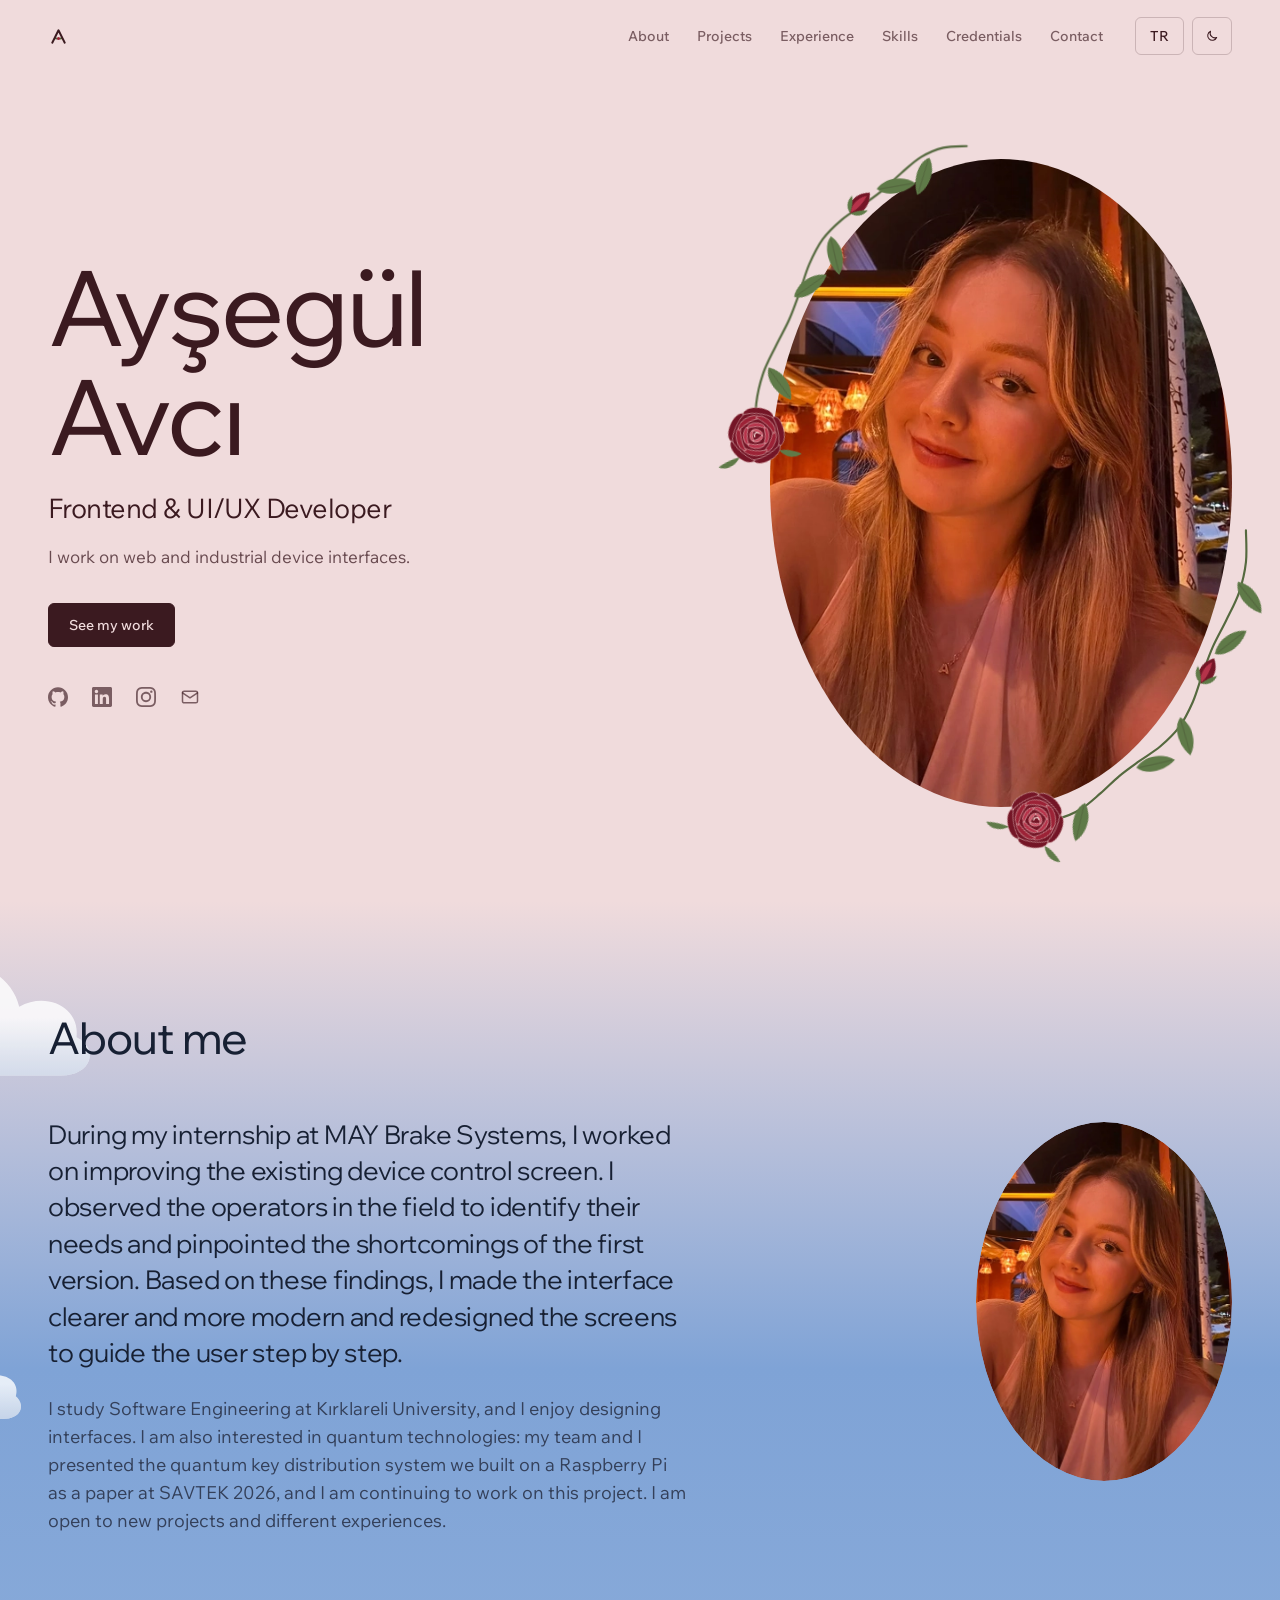
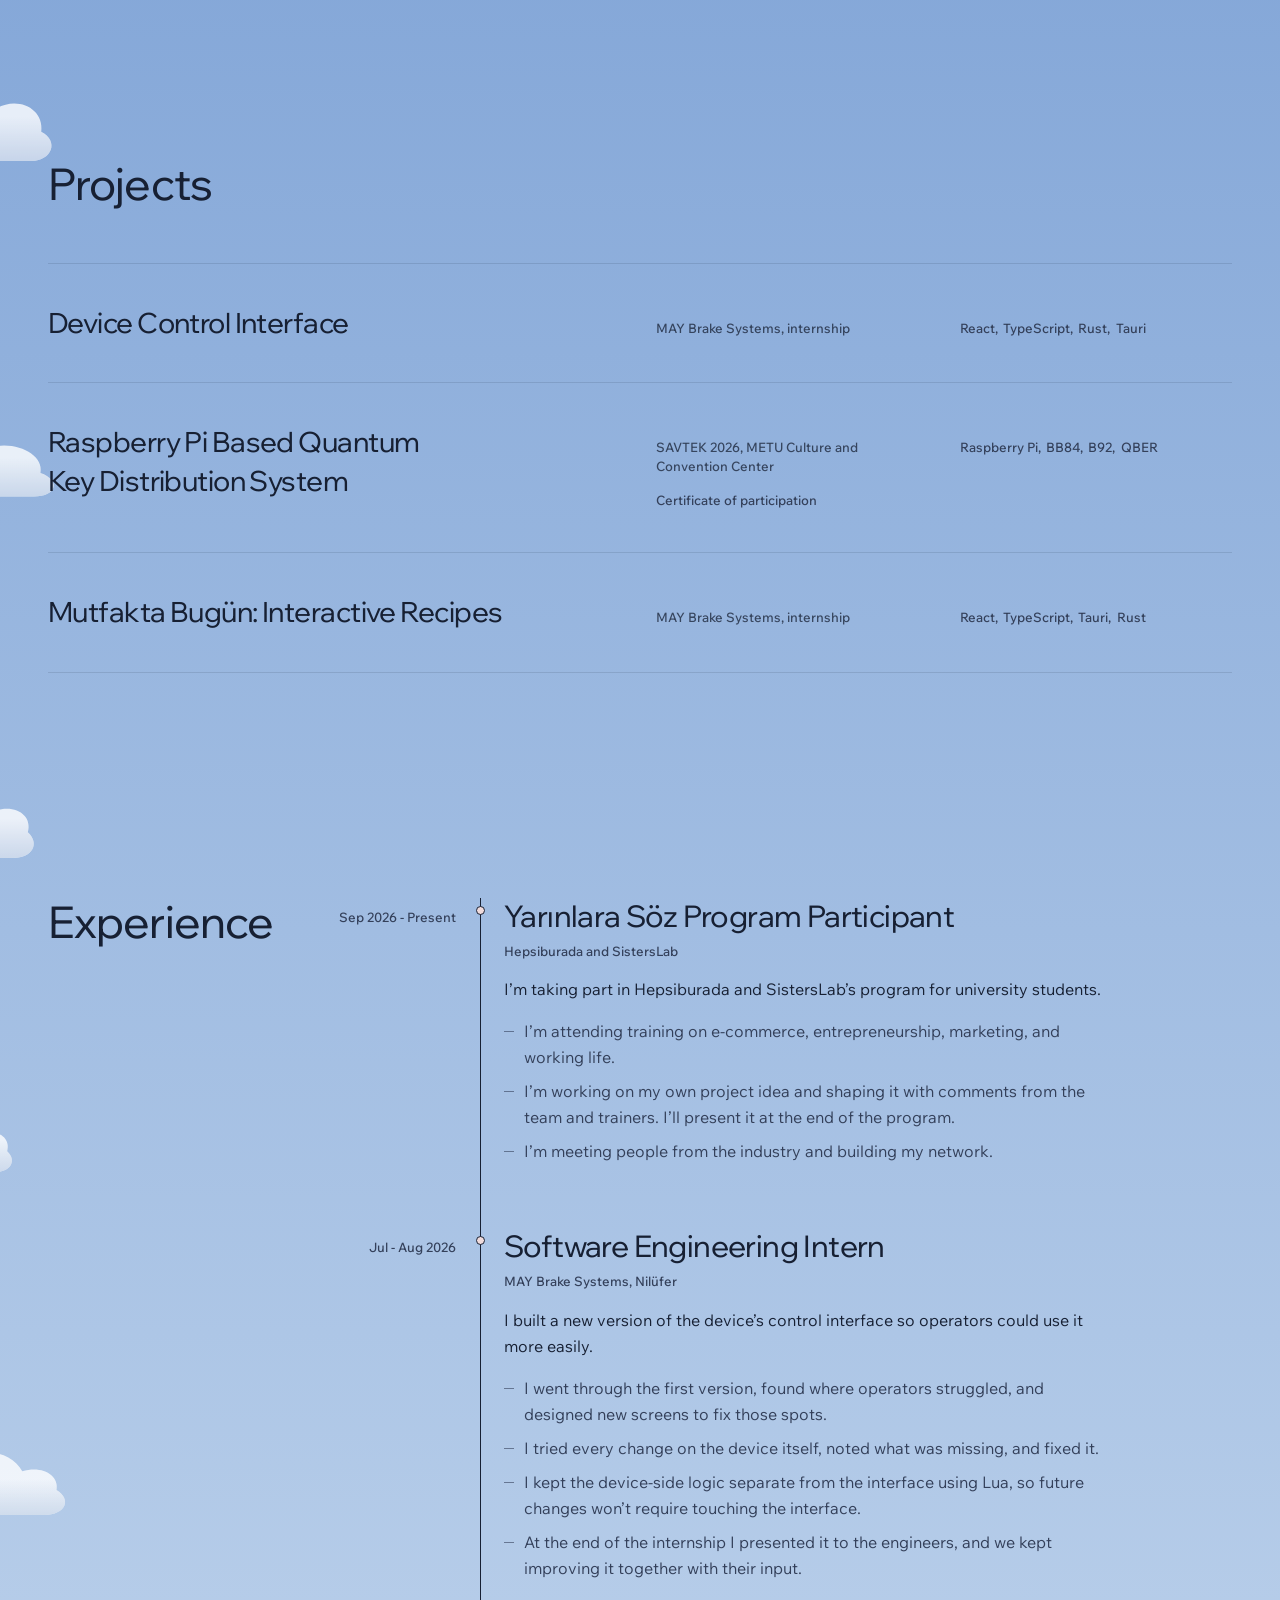
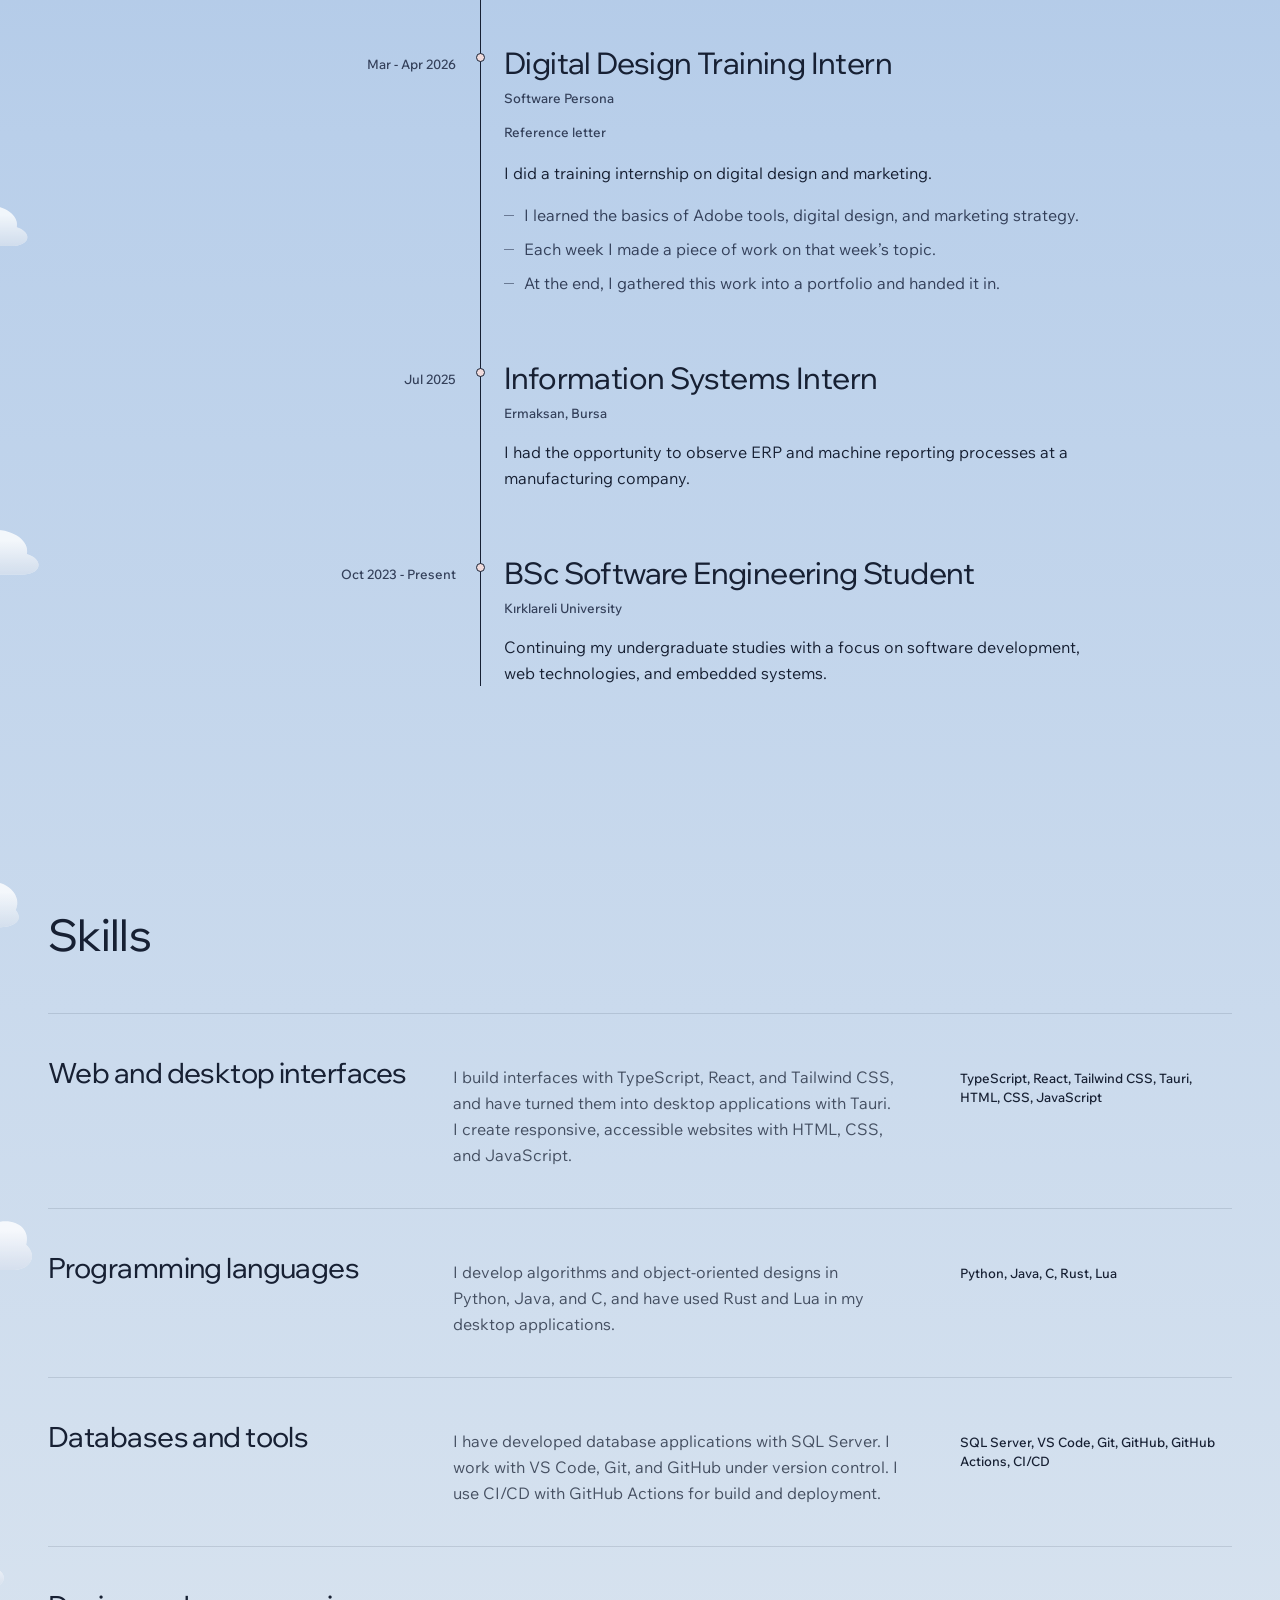
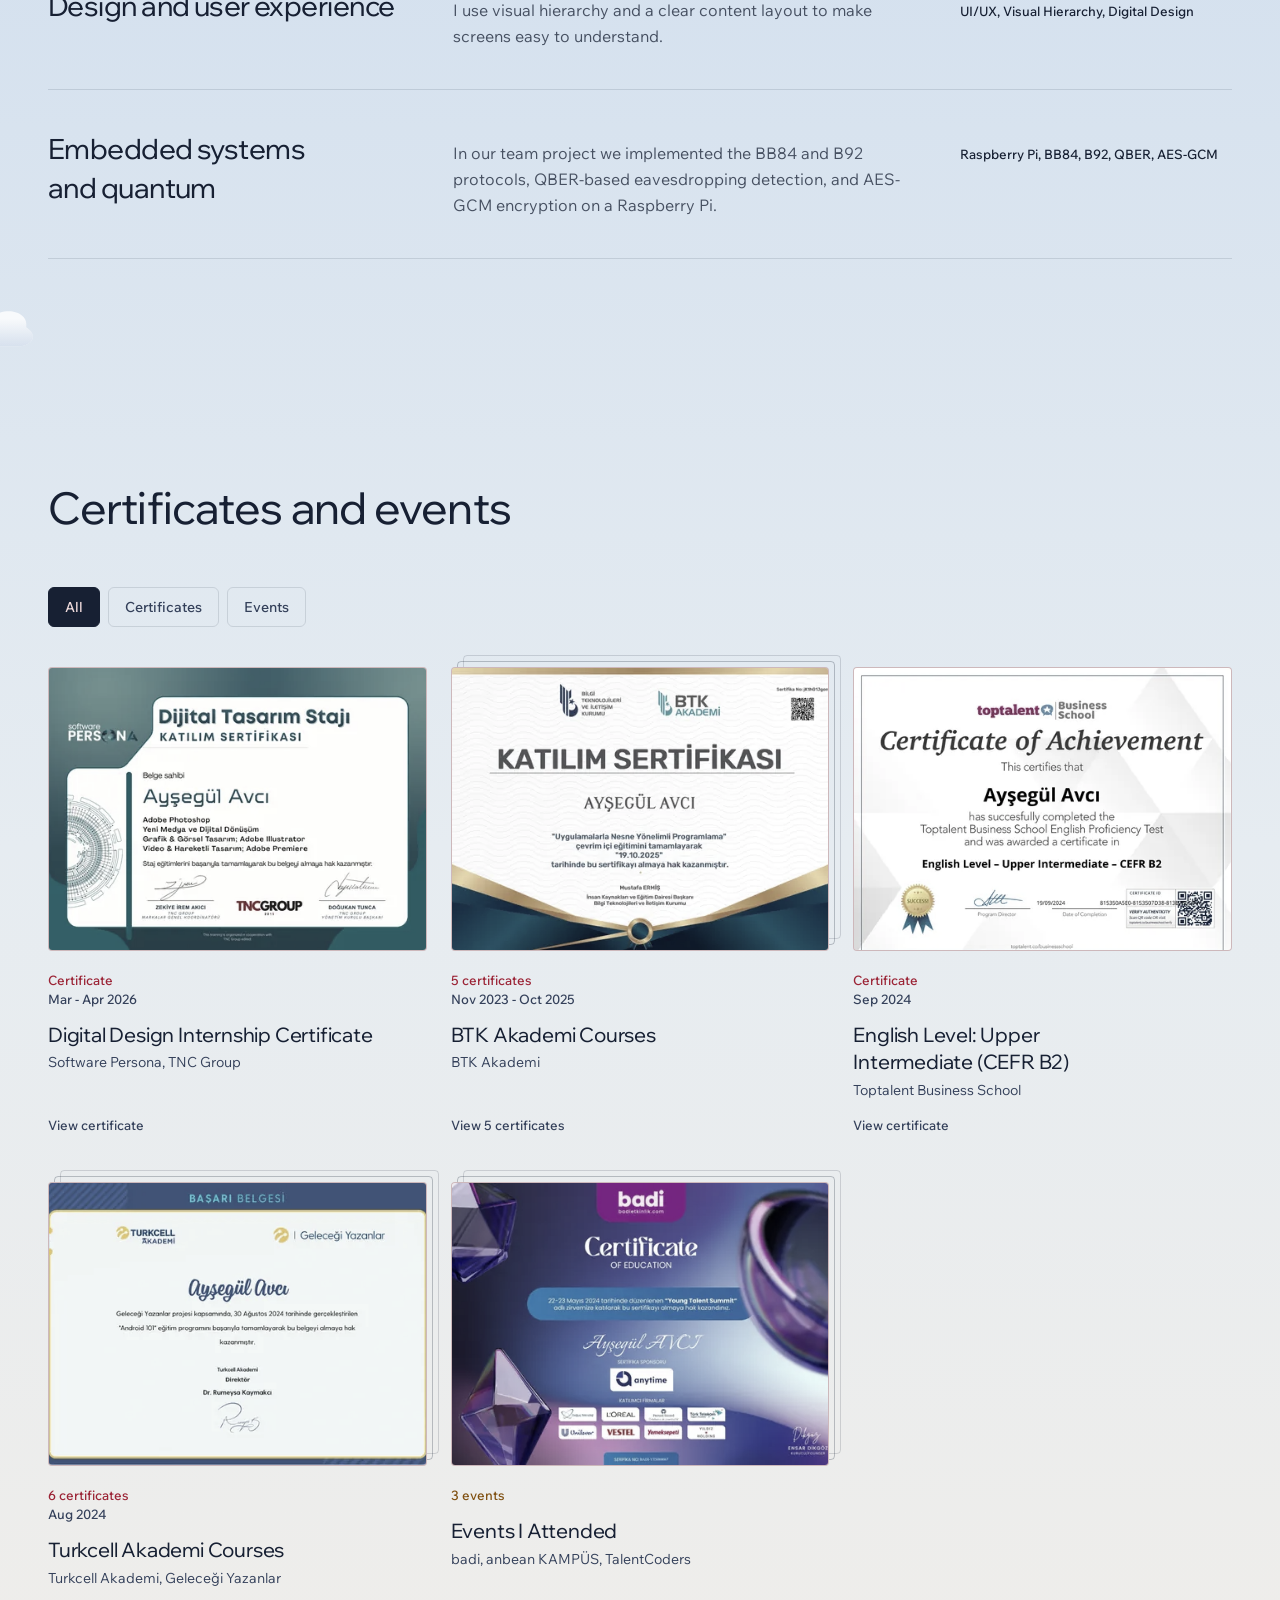
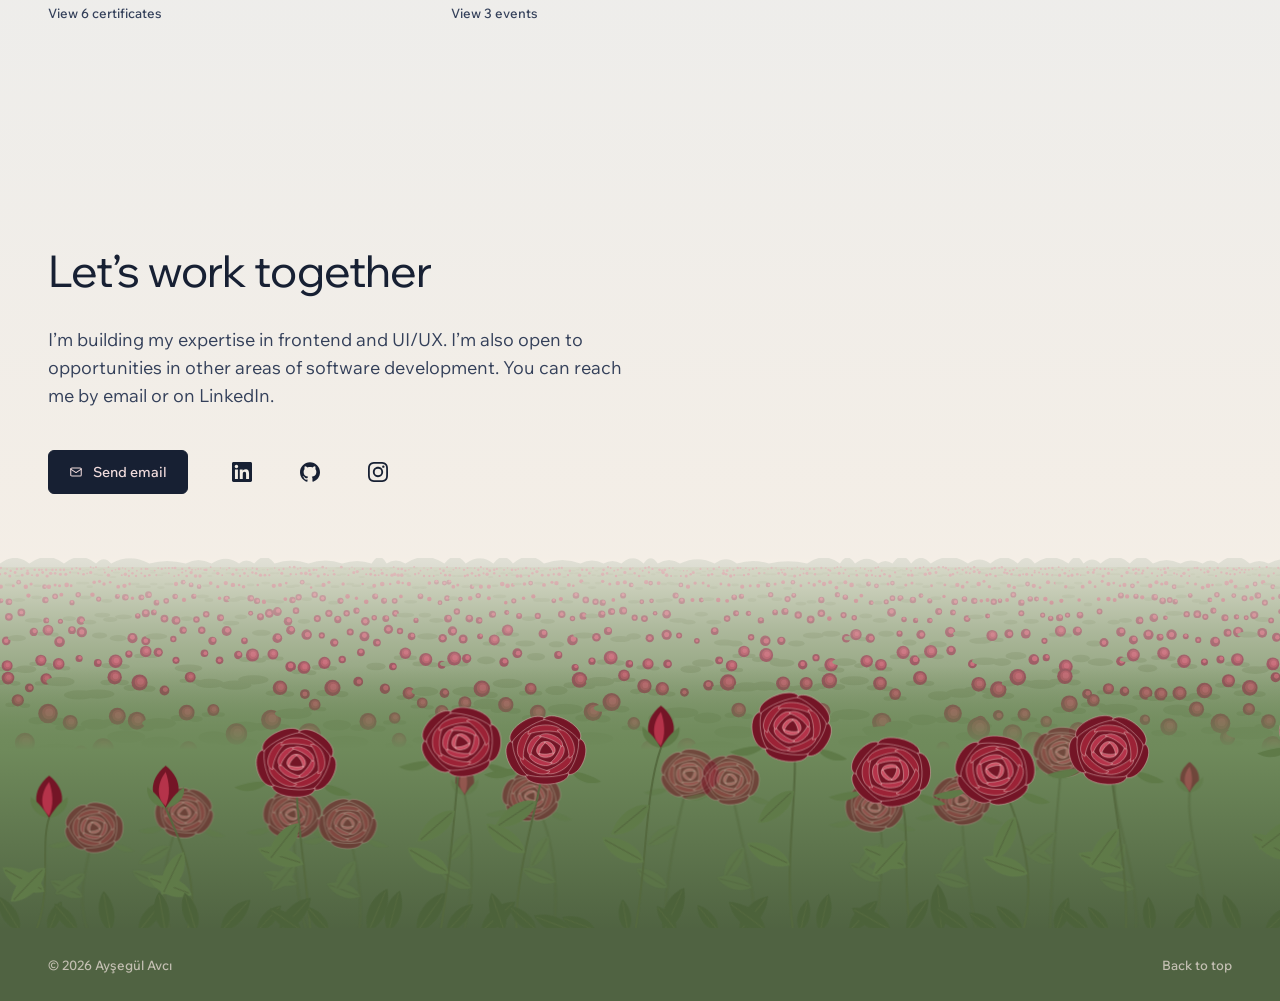
==== commit 692f778d: "Yayın: 16.11.2026 23:10 (kaynak 11bd8f4, main)" ====
--- a/en/index.html
+++ b/en/index.html
@@ -1,4 +1,4 @@
-<!doctype html> <html lang="en" data-theme="dark"> <head> <meta charset="utf-8"> <meta name="viewport" content="width=device-width,initial-scale=1"> <script>!function(){var e,t=document.documentElement;t.classList.add("js");try{e=localStorage.getItem("theme")}catch(e){}"light"!==e&&"dark"!==e&&(e=matchMedia("(prefers-color-scheme: light)").matches?"light":"dark"),t.dataset.theme=e;try{sessionStorage.getItem("name")&&t.classList.add("name-seen")}catch(e){}"visible"!==document.visibilityState&&t.classList.add("no-intro"),setTimeout(function(){window.__animReady||t.classList.remove("js")},3e3)}()</script> <title>Ayşegül Avcı | Frontend &amp; UI/UX Developer</title> <meta name="generator" content="Jekyll v4.4.1"/> <meta property="og:title" content="Ayşegül Avcı"/> <meta name="author" content="Ayşegül Avcı"/> <meta property="og:locale" content="en_US"/> <meta name="description" content="Frontend and UI/UX portfolio of Ayşegül Avcı, focused on web and industrial device interfaces."/> <meta name="twitter:description" property="og:description" content="Frontend and UI/UX portfolio of Ayşegül Avcı, focused on web and industrial device interfaces."/> <link rel="canonical" href="https://avciaysegul.github.io/en/"/> <meta property="og:url" content="https://avciaysegul.github.io/en/"/> <meta property="og:site_name" content="Ayşegül Avcı"/> <meta property="og:image" content="https://avciaysegul.github.io/assets/og-en.jpg?v=2026-10-21"/> <meta property="og:image:height" content="630"/> <meta property="og:image:width" content="1200"/> <meta property="og:image:alt" content="Ayşegül Avcı, Frontend & UI/UX Developer"/> <meta property="og:type" content="website"/> <meta name="twitter:card" content="summary_large_image"/> <meta name="twitter:image" content="https://avciaysegul.github.io/assets/og-en.jpg?v=2026-10-21"/> <meta name="twitter:image:alt" content="Ayşegül Avcı, Frontend & UI/UX Developer"/> <meta name="twitter:title" content="Ayşegül Avcı"/> <meta name="google-site-verification" content="LraKyjcMaXg5jQFHS7iAwMMsDhnJ6y4MmET2pUXPqsw"/> <script type="application/ld+json"> {"@context":"https://schema.org","@type":"WebPage","author":{"@type":"Person","name":"Ayşegül Avcı","url":"https://avciaysegul.github.io"},"description":"Frontend and UI/UX portfolio of Ayşegül Avcı, focused on web and industrial device interfaces.","headline":"Ayşegül Avcı","image":{"width":1200,"height":630,"alt":"Ayşegül Avcı, Frontend & UI/UX Developer","url":"https://avciaysegul.github.io/assets/og-en.jpg?v=2026-10-21","@type":"imageObject"},"url":"https://avciaysegul.github.io/en/"}</script> <script type="application/ld+json"> {
+<!doctype html> <html lang="en" data-theme="dark"> <head> <meta charset="utf-8"> <meta name="viewport" content="width=device-width,initial-scale=1"> <script>!function(){var e,t=document.documentElement;t.classList.add("js");try{e=localStorage.getItem("theme")}catch(e){}"light"!==e&&"dark"!==e&&(e=matchMedia("(prefers-color-scheme: light)").matches?"light":"dark"),t.dataset.theme=e;try{sessionStorage.getItem("name")&&t.classList.add("name-seen")}catch(e){}"visible"!==document.visibilityState&&t.classList.add("no-intro"),setTimeout(function(){window.__animReady||t.classList.remove("js")},3e3)}()</script> <title>Ayşegül Avcı | Frontend &amp; UI/UX Developer</title> <meta name="generator" content="Jekyll v4.4.1"/> <meta property="og:title" content="Ayşegül Avcı"/> <meta name="author" content="Ayşegül Avcı"/> <meta property="og:locale" content="en_US"/> <meta name="description" content="Frontend and UI/UX portfolio of Ayşegül Avcı, focused on web and industrial device interfaces."/> <meta name="twitter:description" property="og:description" content="Frontend and UI/UX portfolio of Ayşegül Avcı, focused on web and industrial device interfaces."/> <link rel="canonical" href="https://avciaysegul.github.io/en/"/> <meta property="og:url" content="https://avciaysegul.github.io/en/"/> <meta property="og:site_name" content="Ayşegül Avcı"/> <meta property="og:image" content="https://avciaysegul.github.io/assets/og-en.jpg?v=2026-11-16"/> <meta property="og:image:height" content="630"/> <meta property="og:image:width" content="1200"/> <meta property="og:image:alt" content="Ayşegül Avcı, Frontend & UI/UX Developer"/> <meta property="og:type" content="website"/> <meta name="twitter:card" content="summary_large_image"/> <meta name="twitter:image" content="https://avciaysegul.github.io/assets/og-en.jpg?v=2026-11-16"/> <meta name="twitter:image:alt" content="Ayşegül Avcı, Frontend & UI/UX Developer"/> <meta name="twitter:title" content="Ayşegül Avcı"/> <meta name="google-site-verification" content="LraKyjcMaXg5jQFHS7iAwMMsDhnJ6y4MmET2pUXPqsw"/> <script type="application/ld+json"> {"@context":"https://schema.org","@type":"WebPage","author":{"@type":"Person","name":"Ayşegül Avcı","url":"https://avciaysegul.github.io"},"description":"Frontend and UI/UX portfolio of Ayşegül Avcı, focused on web and industrial device interfaces.","headline":"Ayşegül Avcı","image":{"width":1200,"height":630,"alt":"Ayşegül Avcı, Frontend & UI/UX Developer","url":"https://avciaysegul.github.io/assets/og-en.jpg?v=2026-11-16","@type":"imageObject"},"url":"https://avciaysegul.github.io/en/"}</script> <script type="application/ld+json"> {
     "@context": "https://schema.org",
     "@type": "ProfilePage",
     "url": "https://avciaysegul.github.io/en/",
@@ -14,4 +14,4 @@
       "affiliation": { "@type": "CollegeOrUniversity", "name": "Kırklareli University" },
       "sameAs": ["https://www.linkedin.com/in/aysegulavci/", "https://github.com/avciaysegul", "https://www.instagram.com/ayseguul.avci/"]
     }
-  } </script> <link rel="alternate" hreflang="tr" href="https://avciaysegul.github.io/"> <link rel="alternate" hreflang="en" href="https://avciaysegul.github.io/en/"> <link rel="alternate" hreflang="x-default" href="https://avciaysegul.github.io/"> <meta name="theme-color" content="#5e4446"> <link rel="icon" type="image/svg+xml" href="/assets/logo/favicon.svg?v=1794789935"> <link rel="preload" href="/assets/fonts/wix-madefor-text-latin.woff2" as="font" type="font/woff2" crossorigin> <link rel="preload" href="/assets/fonts/wix-madefor-display-latin.woff2" as="font" type="font/woff2" crossorigin> <link rel="preload" href="/assets/fonts/wix-madefor-text-latin-ext.woff2" as="font" type="font/woff2" crossorigin> <link rel="preload" href="/assets/fonts/wix-madefor-display-latin-ext.woff2" as="font" type="font/woff2" crossorigin> <link rel="stylesheet" href="/assets/css/main.css?v=1794789935"> <script type="module" src="/assets/js/main.js?v=1794789935"></script> </head> <body> <a class="btn btn-primary fixed top-3 left-3 z-50 -translate-y-24 focus:translate-y-0" href="#main">Skip to main content</a> <header class="site-header sticky top-0 z-40 border-b border-transparent bg-bg transition-colors duration-500" data-header> <nav class="page flex h-18 items-center justify-between gap-6" aria-label="Primary navigation"> <a class="flex items-center gap-2.5 no-underline" data-home-link href="/en/#top" aria-label="Ayşegül Avcı home"> <svg class="size-[21px] shrink-0" viewBox="0 0 64 64" aria-hidden="true" focusable="false" data-logo-header> <path fill="var(--rose-stem)" d="M19.33 38.33Q25.67 32.33 32 38.33Q25.67 44.33 19.33 38.33ZM44.67 38.33Q38.33 32.33 32 38.33Q38.33 44.33 44.67 38.33Z"/><path d="M13 51L32 13L51 51" fill="none" stroke="currentColor" stroke-width="6" stroke-linecap="round" stroke-linejoin="round"/><circle cx="32" cy="38.33" r="4.66" fill="var(--accent)"/> </svg> <span class="font-display text-xl font-medium tracking-[-.01em]" data-brand data-brand-dock>Ayşegül Avcı</span> </a> <button class="btn px-3 lg:hidden" type="button" data-menu-toggle aria-controls="site-menu" aria-expanded="false" aria-label="Open menu" data-label-open="Open menu" data-label-close="Close menu"> <span data-icon-open><svg class="size-4" viewBox="0 0 24 24" fill="none" stroke="currentColor" stroke-width="1.8" stroke-linecap="round" stroke-linejoin="round" aria-hidden="true" focusable="false"><path d="M4 7h16M4 12h16M4 17h16"/></svg> </span> <span data-icon-close hidden><svg class="size-4" viewBox="0 0 24 24" fill="none" stroke="currentColor" stroke-width="1.8" stroke-linecap="round" stroke-linejoin="round" aria-hidden="true" focusable="false"><path d="M6 6l12 12M18 6 6 18"/></svg> </span> </button> <div id="site-menu" data-menu class="absolute inset-x-0 top-full hidden flex-col gap-6 border-b border-line bg-bg px-5 py-8 data-[open=true]:flex sm:px-8 lg:static lg:flex lg:flex-row lg:items-center lg:gap-8 lg:border-0 lg:bg-transparent lg:p-0"> <ul class="relative flex flex-col gap-1 lg:flex-row lg:gap-7" data-nav-list> <li><a class="nav-link relative block py-2 text-sm font-medium text-muted no-underline hover:text-text lg:py-1" href="/en/#about" data-nav="about">About</a></li> <li><a class="nav-link relative block py-2 text-sm font-medium text-muted no-underline hover:text-text lg:py-1" href="/en/#projects" data-nav="projects">Projects</a></li> <li><a class="nav-link relative block py-2 text-sm font-medium text-muted no-underline hover:text-text lg:py-1" href="/en/#experience" data-nav="experience">Experience</a></li> <li><a class="nav-link relative block py-2 text-sm font-medium text-muted no-underline hover:text-text lg:py-1" href="/en/#skills" data-nav="skills">Skills</a></li> <li><a class="nav-link relative block py-2 text-sm font-medium text-muted no-underline hover:text-text lg:py-1" href="/en/#credentials" data-nav="credentials">Credentials</a></li> <li><a class="nav-link relative block py-2 text-sm font-medium text-muted no-underline hover:text-text lg:py-1" href="/en/#contact" data-nav="contact">Contact</a></li> </ul> <div class="flex gap-2"> <a class="btn min-h-9 px-3.5" href="/" hreflang="tr" lang="tr" aria-label="TR, Türkçeye geç">TR</a> <button class="btn min-h-9 px-3" type="button" data-theme-toggle aria-pressed="false" data-label-light="Switch to light theme" data-label-dark="Switch to dark theme" aria-label="Switch to light theme"> <span class="hidden dark:inline"><svg class="size-3.5" viewBox="0 0 24 24" fill="none" stroke="currentColor" stroke-width="1.8" stroke-linecap="round" stroke-linejoin="round" aria-hidden="true" focusable="false"><circle cx="12" cy="12" r="4"/><path d="M12 2v2M12 20v2M4.9 4.9l1.4 1.4M17.7 17.7l1.4 1.4M2 12h2M20 12h2M4.9 19.1l1.4-1.4M17.7 6.3l1.4-1.4"/></svg> </span> <span class="dark:hidden"><svg class="size-3.5" viewBox="0 0 24 24" fill="none" stroke="currentColor" stroke-width="1.8" stroke-linecap="round" stroke-linejoin="round" aria-hidden="true" focusable="false"><path d="M20 14.5A8 8 0 0 1 9.5 4a8 8 0 1 0 10.5 10.5Z"/></svg> </span> </button> </div> </div> </nav> </header> <main id="main"> <section id="top" class="hero-cover" data-hero-section> <div class="hero-door" data-photo-home> <button class="hero-flip" type="button" aria-pressed="false" aria-label="Flip the photo" data-photo-flip> <span class="hero-card"> <span class="hero-face"><img src="/assets/hero-aksam.webp" srcset="/assets/hero-aksam-520.webp 520w, /assets/hero-aksam.webp 970w" sizes="(width < 48rem) min(78vw, 21rem), min(51svh, 41vw, 36rem)" alt="Ayşegül Avcı at a restaurant under evening lights" width="970" height="1360" fetchpriority="high"></span> <span class="hero-face hero-face-back"><img data-src="/assets/hero-ev.webp" data-srcset="/assets/hero-ev-520.webp 520w, /assets/hero-ev.webp 1020w" sizes="(width < 48rem) min(78vw, 21rem), min(51svh, 41vw, 36rem)" alt="Ayşegül Avcı in a photo taken at home" width="1020" height="1430" fetchpriority="low" decoding="async"></span> </span> </button> <svg class="hero-rose" viewBox="0 0 970 1360" aria-hidden="true" focusable="false"> <g class="rv-vine"><path class="rv-stem" pathLength="1" style="--d:0.95s" d="M557.2 1387.1C565.4 1386.5 590.4 1387.5 606.3 1383.7C622.3 1379.9 638.2 1373.0 652.8 1364.2C667.4 1355.4 680.6 1342.5 694.0 1331.0C707.4 1319.4 719.5 1306.3 733.0 1295.1C746.5 1283.9 760.5 1274.2 774.9 1263.8C789.3 1253.4 805.4 1244.5 819.4 1232.6C833.4 1220.6 847.7 1207.5 859.1 1191.9C870.4 1176.3 879.4 1157.6 887.6 1139.0C895.7 1120.4 900.9 1099.5 907.9 1080.2C915.0 1060.8 921.5 1041.7 929.8 1023.0C938.1 1004.3 948.5 986.7 957.6 967.9C966.7 949.0 977.5 930.2 984.4 909.9C991.3 889.6 996.5 867.9 998.9 846.2C1001.3 824.4 998.9 790.5 998.9 779.4"/> <g transform="translate(981.6 887.3) rotate(62.4) scale(1.7)"><g class="rv-pop rv-leafg" style="--d:3.04s"><g class="rv-sway" style="--s:2.16s"><path class="rv-leaf" d="M0 0C10-14 32-18 48-8 34 6 12 10 0 0Z"/><path class="rv-vein" d="M4 0C18-3 30-5 44-8"/></g></g></g> <g transform="translate(933.6 1039.2) rotate(332.9) scale(1.7)"><g class="rv-pop rv-leafg" style="--d:2.64s"><g class="rv-sway" style="--s:1.49s"><path class="rv-leaf" d="M0 0C10-14 32-18 48-8 34 6 12 10 0 0Z"/><path class="rv-vein" d="M4 0C18-3 30-5 44-8"/></g></g></g> <g transform="translate(861.3 1171.7) rotate(84.6) scale(1.7)"><g class="rv-pop rv-leafg" style="--d:2.24s"><g class="rv-sway" style="--s:0.81s"><path class="rv-leaf" d="M0 0C10-14 32-18 48-8 34 6 12 10 0 0Z"/><path class="rv-vein" d="M4 0C18-3 30-5 44-8"/></g></g></g> <g transform="translate(768.9 1277.7) rotate(358.0) scale(1.7)"><g class="rv-pop rv-leafg" style="--d:1.85s"><g class="rv-sway" style="--s:0.14s"><path class="rv-leaf" d="M0 0C10-14 32-18 48-8 34 6 12 10 0 0Z"/><path class="rv-vein" d="M4 0C18-3 30-5 44-8"/></g></g></g> <g transform="translate(661.1 1351.6) rotate(113.6) scale(1.7)"><g class="rv-pop rv-leafg" style="--d:1.45s"><g class="rv-sway" style="--s:2.47s"><path class="rv-leaf" d="M0 0C10-14 32-18 48-8 34 6 12 10 0 0Z"/><path class="rv-vein" d="M4 0C18-3 30-5 44-8"/></g></g></g> <g transform="translate(904.2 1100.9) rotate(27.9) scale(1.5)"><g class="rv-pop rv-budg" style="--d:2.46s"><g class="rv-sway" style="--s:1.19s"><path class="rv-p1" d="M0 0C-13-7-15-26 0-40 15-26 13-7 0 0Z"/><path class="rv-p3" d="M0-2C-7-8-8-22 0-34 3-24 4-12 0-2Z"/><path class="rv-sepalf" d="M0 0C-10-2-16-10-15-20-8-14-4-8 0 0ZM0 0C10-2 16-10 15-20 8-14 4-8 0 0Z"/></g></g></g> <g transform="translate(557.2 1387.1) rotate(25.4) scale(1.7)"><g class="rv-pop rv-bloomg" style="--d:0.60s"><g class="rv-sway" style="--s:1.02s"><circle class="rv-p1" r="31"/><path class="rv-p1 rv-edge" transform="translate(24.0 0.0) rotate(90.0)" d="M-19 0C-19 -14.4 19 -14.4 19 0C8.6 -4.5 -8.6 -4.5 -19 0Z"/><path class="rv-p1 rv-edge" transform="translate(7.4 22.8) rotate(162.0)" d="M-19 0C-19 -14.4 19 -14.4 19 0C8.6 -4.5 -8.6 -4.5 -19 0Z"/><path class="rv-p1 rv-edge" transform="translate(-19.4 14.1) rotate(234.0)" d="M-19 0C-19 -14.4 19 -14.4 19 0C8.6 -4.5 -8.6 -4.5 -19 0Z"/><path class="rv-p1 rv-edge" transform="translate(-19.4 -14.1) rotate(306.0)" d="M-19 0C-19 -14.4 19 -14.4 19 0C8.6 -4.5 -8.6 -4.5 -19 0Z"/><path class="rv-p1 rv-edge" transform="translate(7.4 -22.8) rotate(378.0)" d="M-19 0C-19 -14.4 19 -14.4 19 0C8.6 -4.5 -8.6 -4.5 -19 0Z"/><path class="rv-p2 rv-edge" transform="translate(12.9 9.4) rotate(126.0)" d="M-15 0C-15 -11.7 15 -11.7 15 0C6.8 -3.6 -6.8 -3.6 -15 0Z"/><path class="rv-p2 rv-edge" transform="translate(-4.9 15.2) rotate(198.0)" d="M-15 0C-15 -11.7 15 -11.7 15 0C6.8 -3.6 -6.8 -3.6 -15 0Z"/><path class="rv-p2 rv-edge" transform="translate(-16.0 0.0) rotate(270.0)" d="M-15 0C-15 -11.7 15 -11.7 15 0C6.8 -3.6 -6.8 -3.6 -15 0Z"/><path class="rv-p2 rv-edge" transform="translate(-4.9 -15.2) rotate(342.0)" d="M-15 0C-15 -11.7 15 -11.7 15 0C6.8 -3.6 -6.8 -3.6 -15 0Z"/><path class="rv-p2 rv-edge" transform="translate(12.9 -9.4) rotate(414.0)" d="M-15 0C-15 -11.7 15 -11.7 15 0C6.8 -3.6 -6.8 -3.6 -15 0Z"/><path class="rv-p3 rv-edge" transform="translate(8.8 1.9) rotate(102.0)" d="M-11 0C-11 -9.0 11 -9.0 11 0C5.0 -2.8 -5.0 -2.8 -11 0Z"/><path class="rv-p3 rv-edge" transform="translate(-1.9 8.8) rotate(192.0)" d="M-11 0C-11 -9.0 11 -9.0 11 0C5.0 -2.8 -5.0 -2.8 -11 0Z"/><path class="rv-p3 rv-edge" transform="translate(-8.8 -1.9) rotate(282.0)" d="M-11 0C-11 -9.0 11 -9.0 11 0C5.0 -2.8 -5.0 -2.8 -11 0Z"/><path class="rv-p3 rv-edge" transform="translate(1.9 -8.8) rotate(372.0)" d="M-11 0C-11 -9.0 11 -9.0 11 0C5.0 -2.8 -5.0 -2.8 -11 0Z"/><path class="rv-p4 rv-edge" transform="translate(1.0 2.8) rotate(160.0)" d="M-7 0C-7 -6.3 7 -6.3 7 0C3.1 -2.0 -3.1 -2.0 -7 0Z"/><path class="rv-p4 rv-edge" transform="translate(-3.0 -0.5) rotate(280.0)" d="M-7 0C-7 -6.3 7 -6.3 7 0C3.1 -2.0 -3.1 -2.0 -7 0Z"/><path class="rv-p4 rv-edge" transform="translate(1.9 -2.3) rotate(400.0)" d="M-7 0C-7 -6.3 7 -6.3 7 0C3.1 -2.0 -3.1 -2.0 -7 0Z"/><path class="rv-curl" d="M-2 1C-3-3 2-5 4-2"/><path class="rv-sepalf" d="M-26 22C-34 32-46 34-54 28-44 24-34 21-26 22ZM24 24C30 35 42 38 50 34 42 28 32 24 24 24Z"/></g></g></g></g> <g class="rv-vine"><path class="rv-stem" pathLength="1" style="--d:1.25s" d="M-28.9 580.6C-28.9 569.5 -31.3 535.6 -28.9 513.8C-26.5 492.1 -21.3 470.4 -14.4 450.1C-7.5 429.8 3.3 411.0 12.4 392.1C21.5 373.3 31.9 355.7 40.2 337.0C48.5 318.3 55.0 299.2 62.1 279.8C69.1 260.5 74.3 239.6 82.4 221.0C90.6 202.4 99.6 183.7 110.9 168.1C122.3 152.5 136.6 139.4 150.6 127.4C164.6 115.5 180.7 106.6 195.1 96.2C209.5 85.8 223.5 76.1 237.0 64.9C250.5 53.7 262.6 40.6 276.0 29.0C289.4 17.5 302.6 4.6 317.2 -4.2C331.8 -13.0 347.7 -19.9 363.7 -23.7C379.6 -27.5 404.6 -26.5 412.8 -27.1"/> <g transform="translate(334.3 -3.2) rotate(117.3) scale(1.7)"><g class="rv-pop rv-leafg" style="--d:3.34s"><g class="rv-sway" style="--s:2.67s"><path class="rv-leaf" d="M0 0C10-14 32-18 48-8 34 6 12 10 0 0Z"/><path class="rv-vein" d="M4 0C18-3 30-5 44-8"/></g></g></g> <g transform="translate(223.9 62.9) rotate(1.3) scale(1.7)"><g class="rv-pop rv-leafg" style="--d:2.94s"><g class="rv-sway" style="--s:2.00s"><path class="rv-leaf" d="M0 0C10-14 32-18 48-8 34 6 12 10 0 0Z"/><path class="rv-vein" d="M4 0C18-3 30-5 44-8"/></g></g></g> <g transform="translate(127.6 162.3) rotate(87.4) scale(1.7)"><g class="rv-pop rv-leafg" style="--d:2.54s"><g class="rv-sway" style="--s:1.32s"><path class="rv-leaf" d="M0 0C10-14 32-18 48-8 34 6 12 10 0 0Z"/><path class="rv-vein" d="M4 0C18-3 30-5 44-8"/></g></g></g> <g transform="translate(50.5 289.5) rotate(-24.6) scale(1.7)"><g class="rv-pop rv-leafg" style="--d:2.15s"><g class="rv-sway" style="--s:0.65s"><path class="rv-leaf" d="M0 0C10-14 32-18 48-8 34 6 12 10 0 0Z"/><path class="rv-vein" d="M4 0C18-3 30-5 44-8"/></g></g></g> <g transform="translate(-3.2 437.7) rotate(64.7) scale(1.7)"><g class="rv-pop rv-leafg" style="--d:1.75s"><g class="rv-sway" style="--s:2.98s"><path class="rv-leaf" d="M0 0C10-14 32-18 48-8 34 6 12 10 0 0Z"/><path class="rv-vein" d="M4 0C18-3 30-5 44-8"/></g></g></g> <g transform="translate(168.3 114.3) rotate(-316.7) scale(1.5)"><g class="rv-pop rv-budg" style="--d:2.72s"><g class="rv-sway" style="--s:1.62s"><path class="rv-p1" d="M0 0C-13-7-15-26 0-40 15-26 13-7 0 0Z"/><path class="rv-p3" d="M0-2C-7-8-8-22 0-34 3-24 4-12 0-2Z"/><path class="rv-sepalf" d="M0 0C-10-2-16-10-15-20-8-14-4-8 0 0ZM0 0C10-2 16-10 15-20 8-14 4-8 0 0Z"/></g></g></g> <g transform="translate(-28.9 580.6) rotate(-12.6) scale(1.7)"><g class="rv-pop rv-bloomg" style="--d:0.90s"><g class="rv-sway" style="--s:1.53s"><circle class="rv-p1" r="31"/><path class="rv-p1 rv-edge" transform="translate(24.0 0.0) rotate(90.0)" d="M-19 0C-19 -14.4 19 -14.4 19 0C8.6 -4.5 -8.6 -4.5 -19 0Z"/><path class="rv-p1 rv-edge" transform="translate(7.4 22.8) rotate(162.0)" d="M-19 0C-19 -14.4 19 -14.4 19 0C8.6 -4.5 -8.6 -4.5 -19 0Z"/><path class="rv-p1 rv-edge" transform="translate(-19.4 14.1) rotate(234.0)" d="M-19 0C-19 -14.4 19 -14.4 19 0C8.6 -4.5 -8.6 -4.5 -19 0Z"/><path class="rv-p1 rv-edge" transform="translate(-19.4 -14.1) rotate(306.0)" d="M-19 0C-19 -14.4 19 -14.4 19 0C8.6 -4.5 -8.6 -4.5 -19 0Z"/><path class="rv-p1 rv-edge" transform="translate(7.4 -22.8) rotate(378.0)" d="M-19 0C-19 -14.4 19 -14.4 19 0C8.6 -4.5 -8.6 -4.5 -19 0Z"/><path class="rv-p2 rv-edge" transform="translate(12.9 9.4) rotate(126.0)" d="M-15 0C-15 -11.7 15 -11.7 15 0C6.8 -3.6 -6.8 -3.6 -15 0Z"/><path class="rv-p2 rv-edge" transform="translate(-4.9 15.2) rotate(198.0)" d="M-15 0C-15 -11.7 15 -11.7 15 0C6.8 -3.6 -6.8 -3.6 -15 0Z"/><path class="rv-p2 rv-edge" transform="translate(-16.0 0.0) rotate(270.0)" d="M-15 0C-15 -11.7 15 -11.7 15 0C6.8 -3.6 -6.8 -3.6 -15 0Z"/><path class="rv-p2 rv-edge" transform="translate(-4.9 -15.2) rotate(342.0)" d="M-15 0C-15 -11.7 15 -11.7 15 0C6.8 -3.6 -6.8 -3.6 -15 0Z"/><path class="rv-p2 rv-edge" transform="translate(12.9 -9.4) rotate(414.0)" d="M-15 0C-15 -11.7 15 -11.7 15 0C6.8 -3.6 -6.8 -3.6 -15 0Z"/><path class="rv-p3 rv-edge" transform="translate(8.8 1.9) rotate(102.0)" d="M-11 0C-11 -9.0 11 -9.0 11 0C5.0 -2.8 -5.0 -2.8 -11 0Z"/><path class="rv-p3 rv-edge" transform="translate(-1.9 8.8) rotate(192.0)" d="M-11 0C-11 -9.0 11 -9.0 11 0C5.0 -2.8 -5.0 -2.8 -11 0Z"/><path class="rv-p3 rv-edge" transform="translate(-8.8 -1.9) rotate(282.0)" d="M-11 0C-11 -9.0 11 -9.0 11 0C5.0 -2.8 -5.0 -2.8 -11 0Z"/><path class="rv-p3 rv-edge" transform="translate(1.9 -8.8) rotate(372.0)" d="M-11 0C-11 -9.0 11 -9.0 11 0C5.0 -2.8 -5.0 -2.8 -11 0Z"/><path class="rv-p4 rv-edge" transform="translate(1.0 2.8) rotate(160.0)" d="M-7 0C-7 -6.3 7 -6.3 7 0C3.1 -2.0 -3.1 -2.0 -7 0Z"/><path class="rv-p4 rv-edge" transform="translate(-3.0 -0.5) rotate(280.0)" d="M-7 0C-7 -6.3 7 -6.3 7 0C3.1 -2.0 -3.1 -2.0 -7 0Z"/><path class="rv-p4 rv-edge" transform="translate(1.9 -2.3) rotate(400.0)" d="M-7 0C-7 -6.3 7 -6.3 7 0C3.1 -2.0 -3.1 -2.0 -7 0Z"/><path class="rv-curl" d="M-2 1C-3-3 2-5 4-2"/><path class="rv-sepalf" d="M-26 22C-34 32-46 34-54 28-44 24-34 21-26 22ZM24 24C30 35 42 38 50 34 42 28 32 24 24 24Z"/></g></g></g></g> </svg> </div> <div class="page hero-cover-text"> <h1 class="hero-cover-name" data-hero-name data-assemble aria-label="Ayşegül Avcı"><span class="line"><span>Ayşegül</span></span> <span class="line"><span class="hero-red">Avcı</span></span></h1> <p class="hero-cover-role">Frontend & UI/UX Developer</p> <p class="hero-cover-intro">I work on web and industrial device interfaces.</p> <a class="btn hero-cover-cta" href="#projects">See my work</a> <ul class="hero-cover-links" aria-label="Contact links"> <li><a class="brand-hover inline-flex items-center" href="https://github.com/avciaysegul" target="_blank" rel="noopener noreferrer" aria-label="GitHub" title="GitHub"><svg class="size-5 shrink-0" viewBox="0 0 24 24" fill="none" stroke="currentColor" stroke-width="1.8" stroke-linecap="round" stroke-linejoin="round" aria-hidden="true" focusable="false"><path fill="currentColor" stroke="none" d="M12 .297c-6.63 0-12 5.373-12 12 0 5.303 3.438 9.8 8.205 11.385.6.113.82-.258.82-.577 0-.285-.01-1.04-.015-2.04-3.338.724-4.042-1.61-4.042-1.61C4.422 18.07 3.633 17.7 3.633 17.7c-1.087-.744.084-.729.084-.729 1.205.084 1.838 1.236 1.838 1.236 1.07 1.835 2.809 1.305 3.495.998.108-.776.417-1.305.76-1.605-2.665-.3-5.466-1.332-5.466-5.93 0-1.31.465-2.38 1.235-3.22-.135-.303-.54-1.523.105-3.176 0 0 1.005-.322 3.3 1.23.96-.267 1.98-.399 3-.405 1.02.006 2.04.138 3 .405 2.28-1.552 3.285-1.23 3.285-1.23.645 1.653.24 2.873.12 3.176.765.84 1.23 1.91 1.23 3.22 0 4.61-2.805 5.625-5.475 5.92.42.36.81 1.096.81 2.22 0 1.606-.015 2.896-.015 3.286 0 .315.21.69.825.57C20.565 22.092 24 17.592 24 12.297c0-6.627-5.373-12-12-12"/></svg> </a></li> <li><a class="brand-hover inline-flex items-center" style="--brand:#0a66c2" href="https://www.linkedin.com/in/aysegulavci/" target="_blank" rel="noopener noreferrer" aria-label="LinkedIn" title="LinkedIn"><svg class="size-5 shrink-0" viewBox="0 0 24 24" fill="none" stroke="currentColor" stroke-width="1.8" stroke-linecap="round" stroke-linejoin="round" aria-hidden="true" focusable="false"><path fill="currentColor" stroke="none" d="M20.447 20.452h-3.554v-5.569c0-1.328-.027-3.037-1.852-3.037-1.853 0-2.136 1.445-2.136 2.939v5.667H9.351V9h3.414v1.561h.046c.477-.9 1.637-1.85 3.37-1.85 3.601 0 4.267 2.37 4.267 5.455v6.286zM5.337 7.433c-1.144 0-2.063-.926-2.063-2.065 0-1.138.92-2.063 2.063-2.063 1.14 0 2.064.925 2.064 2.063 0 1.139-.925 2.065-2.064 2.065zm1.782 13.019H3.555V9h3.564v11.452zM22.225 0H1.771C.792 0 0 .774 0 1.729v20.542C0 23.227.792 24 1.771 24h20.451C23.2 24 24 23.227 24 22.271V1.729C24 .774 23.2 0 22.222 0h.003z"/></svg> </a></li> <li><a class="brand-hover inline-flex items-center" style="--brand:#e4405f" href="https://www.instagram.com/ayseguul.avci/" target="_blank" rel="noopener noreferrer" aria-label="Instagram" title="Instagram"><svg class="size-5 shrink-0" viewBox="0 0 24 24" fill="none" stroke="currentColor" stroke-width="1.8" stroke-linecap="round" stroke-linejoin="round" aria-hidden="true" focusable="false"><path fill="currentColor" stroke="none" d="M7.0301.084c-1.2768.0602-2.1487.264-2.911.5634-.7888.3075-1.4575.72-2.1228 1.3877-.6652.6677-1.075 1.3368-1.3802 2.127-.2954.7638-.4956 1.6365-.552 2.914-.0564 1.2775-.0689 1.6882-.0626 4.947.0062 3.2586.0206 3.6671.0825 4.9473.061 1.2765.264 2.1482.5635 2.9107.308.7889.72 1.4573 1.388 2.1228.6679.6655 1.3365 1.0743 2.1285 1.38.7632.295 1.6361.4961 2.9134.552 1.2773.056 1.6884.069 4.9462.0627 3.2578-.0062 3.668-.0207 4.9478-.0814 1.28-.0607 2.147-.2652 2.9098-.5633.7889-.3086 1.4578-.72 2.1228-1.3881.665-.6682 1.0745-1.3378 1.3795-2.1284.2957-.7632.4966-1.636.552-2.9124.056-1.2809.0692-1.6898.063-4.948-.0063-3.2583-.021-3.6668-.0817-4.9465-.0607-1.2797-.264-2.1487-.5633-2.9117-.3084-.7889-.72-1.4568-1.3876-2.1228C21.2982 1.33 20.628.9208 19.8378.6165 19.074.321 18.2017.1197 16.9244.0645 15.6471.0093 15.236-.005 11.977.0014 8.718.0076 8.31.0215 7.0301.0839m.1402 21.6932c-1.17-.0509-1.8053-.2453-2.2287-.408-.5606-.216-.96-.4771-1.3819-.895-.422-.4178-.6811-.8186-.9-1.378-.1644-.4234-.3624-1.058-.4171-2.228-.0595-1.2645-.072-1.6442-.079-4.848-.007-3.2037.0053-3.583.0607-4.848.05-1.169.2456-1.805.408-2.2282.216-.5613.4762-.96.895-1.3816.4188-.4217.8184-.6814 1.3783-.9003.423-.1651 1.0575-.3614 2.227-.4171 1.2655-.06 1.6447-.072 4.848-.079 3.2033-.007 3.5835.005 4.8495.0608 1.169.0508 1.8053.2445 2.228.408.5608.216.96.4754 1.3816.895.4217.4194.6816.8176.9005 1.3787.1653.4217.3617 1.056.4169 2.2263.0602 1.2655.0739 1.645.0796 4.848.0058 3.203-.0055 3.5834-.061 4.848-.051 1.17-.245 1.8055-.408 2.2294-.216.5604-.4763.96-.8954 1.3814-.419.4215-.8181.6811-1.3783.9-.4224.1649-1.0577.3617-2.2262.4174-1.2656.0595-1.6448.072-4.8493.079-3.2045.007-3.5825-.006-4.848-.0608M16.953 5.5864A1.44 1.44 0 1 0 18.39 4.144a1.44 1.44 0 0 0-1.437 1.4424M5.8385 12.012c.0067 3.4032 2.7706 6.1557 6.173 6.1493 3.4026-.0065 6.157-2.7701 6.1506-6.1733-.0065-3.4032-2.771-6.1565-6.174-6.1498-3.403.0067-6.156 2.771-6.1496 6.1738M8 12.0077a4 4 0 1 1 4.008 3.9921A3.9996 3.9996 0 0 1 8 12.0077"/></svg> </a></li> <li><a class="brand-hover inline-flex items-center" href="mailto:aysegulavci2025@gmail.com" aria-label="Email" title="Email"><svg class="size-5 shrink-0" viewBox="0 0 24 24" fill="none" stroke="currentColor" stroke-width="1.8" stroke-linecap="round" stroke-linejoin="round" aria-hidden="true" focusable="false"><rect x="3" y="5" width="18" height="14" rx="2"/><path d="m3 7 9 6 9-6"/></svg> </a></li> </ul> </div> </section> <div class="sky-scene" data-sky> <section id="about" class="section"> <div class="page"> <div class="mb-10 max-w-4xl sm:mb-12"> <h2 class="section-title pb-[.14em]">About me</h2> </div> <div class="about-body"> <div class="grid gap-6"> <p class="max-w-[40rem] font-display text-xl leading-[1.45] tracking-[-.01em] sm:text-[1.625rem] sm:leading-[1.4]">During my internship at MAY Brake Systems, I worked on improving the existing device control screen. I observed the operators in the field to identify their needs and pinpointed the shortcomings of the first version. Based on these findings, I made the interface clearer and more modern and redesigned the screens to guide the user step by step.</p> <p class="max-w-[40rem] text-lg text-muted">I study Software Engineering at Kırklareli University, and I enjoy designing interfaces. I am also interested in quantum technologies: my team and I presented the quantum key distribution system we built on a Raspberry Pi as a paper at SAVTEK 2026, and I am continuing to work on this project. I am open to new projects and different experiences.</p> </div> <div class="about-photo" data-photo-slot> <button class="hero-flip" type="button" aria-pressed="false" aria-label="Flip the photo" data-photo-flip> <span class="hero-card"> <span class="hero-face"><img src="/assets/hero-aksam-520.webp" alt="Ayşegül Avcı at a restaurant under evening lights" width="520" height="729" loading="lazy"></span> <span class="hero-face hero-face-back"><img data-src="/assets/hero-ev-520.webp" alt="Ayşegül Avcı in a photo taken at home" width="520" height="729" decoding="async"></span> </span> </button> </div> </div> </div> </section> <section id="projects" class="section"> <div class="page"> <div class="mb-10 max-w-4xl sm:mb-12"> <h2 class="section-title pb-[.14em]">Projects</h2> </div> <ul class="border-t border-line"> <li class="row border-b border-line"> <div class="row-body grid gap-3 py-8 sm:py-10 lg:grid-cols-12 lg:items-baseline lg:gap-8"> <h3 class="text-2xl leading-snug tracking-[-.02em] sm:text-[1.75rem] lg:col-span-6"> <a class="stretched text-left no-underline" href="/en/projects/device-control-interface.html">Device Control Interface</a> </h3> <div class="lg:col-span-3"><p class="meta opacity-75">MAY Brake Systems, internship</p> </div> <div class="flex items-center justify-between gap-4 lg:col-span-3"> <ul class="flex flex-wrap gap-y-1"><li class="tag" lang="en">React</li><li class="tag" lang="en">TypeScript</li><li class="tag" lang="en">Rust</li><li class="tag" lang="en">Tauri</li></ul> </div> </div> </li> <li class="row border-b border-line"> <div class="row-body grid gap-3 py-8 sm:py-10 lg:grid-cols-12 lg:items-baseline lg:gap-8"> <h3 class="text-2xl leading-snug tracking-[-.02em] sm:text-[1.75rem] lg:col-span-6"> <a class="stretched text-left no-underline" href="/en/projects/quantum-key-distribution.html">Raspberry Pi Based Quantum Key Distribution System</a> </h3> <div class="lg:col-span-3"><p class="meta opacity-75">SAVTEK 2026, METU Culture and Convention Center</p> <button class="meta relative z-[2] mt-0.5 -mb-2.5 inline-flex min-h-11 cursor-pointer items-center gap-1 text-left text-muted hover:text-text" type="button" data-modal-open="reference-qkd" aria-haspopup="dialog"> <span class="link-underline">Certificate of participation</span> </button> </div> <div class="flex items-center justify-between gap-4 lg:col-span-3"> <ul class="flex flex-wrap gap-y-1"><li class="tag" lang="en">Raspberry Pi</li><li class="tag" lang="en">BB84</li><li class="tag" lang="en">B92</li><li class="tag" lang="en">QBER</li></ul> </div> </div> </li> <li class="row border-b border-line"> <div class="row-body grid gap-3 py-8 sm:py-10 lg:grid-cols-12 lg:items-baseline lg:gap-8"> <h3 class="text-2xl leading-snug tracking-[-.02em] sm:text-[1.75rem] lg:col-span-6"> <button class="stretched text-left" type="button" data-modal-open="project-mutfakta-bugun" aria-haspopup="dialog">Mutfakta Bugün: Interactive Recipes</button> </h3> <div class="lg:col-span-3"><p class="meta opacity-75">MAY Brake Systems, internship</p> </div> <div class="flex items-center justify-between gap-4 lg:col-span-3"> <ul class="flex flex-wrap gap-y-1"><li class="tag" lang="en">React</li><li class="tag" lang="en">TypeScript</li><li class="tag" lang="en">Tauri</li><li class="tag" lang="en">Rust</li></ul> </div> </div> </li> </ul> <dialog id="reference-qkd" class="modal modal-wide" aria-labelledby="reference-qkd-title" data-modal> <div class="flex max-h-[inherit] flex-col"> <header class="flex items-start justify-between gap-4 border-b border-line p-6 sm:p-8"> <div><p class="meta text-accent">SAVTEK 2026</p> <h3 id="reference-qkd-title" class="mt-2 text-3xl tracking-[-.02em]">Certificate of participation</h3> </div> <button class="btn shrink-0 px-3" type="button" data-modal-close aria-label="Close"><svg class="size-4" viewBox="0 0 24 24" fill="none" stroke="currentColor" stroke-width="1.8" stroke-linecap="round" stroke-linejoin="round" aria-hidden="true" focusable="false"><path d="M6 6l12 12M18 6 6 18"/></svg> </button> </header> <div class="overflow-y-auto p-6 sm:p-8"> <img class="mx-auto w-full max-w-2xl rounded-sm border border-line bg-white" src="/assets/savtek-2026-acceptance.webp" alt="Certificate of participation: SAVTEK 2026" width="1272" height="894" loading="lazy" decoding="async"> </div> </div> </dialog> <dialog id="project-mutfakta-bugun" class="modal modal-wide" aria-labelledby="project-mutfakta-bugun-title" data-modal> <div class="flex max-h-[inherit] flex-col"> <header class="flex items-start justify-between gap-4 border-b border-line p-6 sm:p-8"> <div><p class="meta text-accent">MAY Brake Systems, internship</p> <h3 id="project-mutfakta-bugun-title" class="mt-2 text-3xl tracking-[-.02em]">Mutfakta Bugün: Interactive Recipes</h3> </div> <button class="btn shrink-0 px-3" type="button" data-modal-close aria-label="Close"><svg class="size-4" viewBox="0 0 24 24" fill="none" stroke="currentColor" stroke-width="1.8" stroke-linecap="round" stroke-linejoin="round" aria-hidden="true" focusable="false"><path d="M6 6l12 12M18 6 6 18"/></svg> </button> </header> <div class="overflow-y-auto p-6 sm:p-8"> <div class="mb-10" data-slider> <div class="aspect-[35/18] overflow-hidden rounded-sm border border-line bg-surface-2 select-none" data-slider-viewport> <ul class="flex h-full transition-transform duration-500 ease-out-expo" data-slider-track> <li class="size-full shrink-0" role="group" aria-roledescription="slide" aria-label="1 / 5" data-slide> <img class="size-full object-cover object-top" src="/assets/projects/mutfakta-bugun-home.webp" alt="Home screen: recipe search and 22 recipes" width="1400" height="720" loading="lazy" decoding="async" draggable="false"> </li> <li class="size-full shrink-0" role="group" aria-roledescription="slide" aria-label="2 / 5" data-slide> <img class="size-full object-cover object-top" src="/assets/projects/mutfakta-bugun-recipes.webp" alt="Recipe cards by category" width="1400" height="720" loading="lazy" decoding="async" draggable="false"> </li> <li class="size-full shrink-0" role="group" aria-roledescription="slide" aria-label="3 / 5" data-slide> <img class="size-full object-cover object-top" src="/assets/projects/mutfakta-bugun-question.webp" alt="The scenario asks: 2 cucumbers are needed, how many do you have?" width="1400" height="720" loading="lazy" decoding="async" draggable="false"> </li> <li class="size-full shrink-0" role="group" aria-roledescription="slide" aria-label="4 / 5" data-slide> <img class="size-full object-cover object-top" src="/assets/projects/mutfakta-bugun-step.webp" alt="A recipe step with quantities and a progress bar" width="1400" height="720" loading="lazy" decoding="async" draggable="false"> </li> <li class="size-full shrink-0" role="group" aria-roledescription="slide" aria-label="5 / 5" data-slide> <img class="size-full object-cover object-top" src="/assets/projects/mutfakta-bugun-adjust.webp" alt="Final step: adjusting lemon and salt to taste" width="1400" height="720" loading="lazy" decoding="async" draggable="false"> </li> </ul> </div> <div class="mt-5 flex flex-col-reverse gap-4 sm:flex-row sm:items-start sm:justify-between sm:gap-6"> <p class="min-w-0 text-muted" data-slide-info>Home screen: recipe search and 22 recipes</p> <p class="min-w-0 text-muted" hidden data-slide-info>Recipe cards by category</p> <p class="min-w-0 text-muted" hidden data-slide-info>The scenario asks: 2 cucumbers are needed, how many do you have?</p> <p class="min-w-0 text-muted" hidden data-slide-info>A recipe step with quantities and a progress bar</p> <p class="min-w-0 text-muted" hidden data-slide-info>Final step: adjusting lemon and salt to taste</p> <div class="flex shrink-0 items-center justify-between gap-3 sm:justify-start"> <button class="btn px-3" type="button" aria-label="Previous certificate" data-slider-prev><svg class="size-4" viewBox="0 0 24 24" fill="none" stroke="currentColor" stroke-width="1.8" stroke-linecap="round" stroke-linejoin="round" aria-hidden="true" focusable="false"><path d="M19 12H5M11 6l-6 6 6 6"/></svg> </button> <span class="meta min-w-10 text-center tabular-nums text-muted" aria-live="polite" data-slider-count>1 / 5</span> <button class="btn px-3" type="button" aria-label="Next certificate" data-slider-next><svg class="size-4" viewBox="0 0 24 24" fill="none" stroke="currentColor" stroke-width="1.8" stroke-linecap="round" stroke-linejoin="round" aria-hidden="true" focusable="false"><path d="M5 12h14M13 6l6 6-6 6"/></svg> </button> </div> </div> <div class="mt-6 flex gap-2 overflow-x-auto pb-1"> <button class="w-24 shrink-0 cursor-pointer overflow-hidden rounded-sm border border-line opacity-50 transition hover:opacity-100 aria-[current=true]:border-text aria-[current=true]:opacity-100" type="button" aria-label="Home screen: recipe search and 22 recipes" aria-current="true" data-slider-thumb> <img class="aspect-[35/18] w-full object-cover object-top" src="/assets/projects/mutfakta-bugun-home-thumb.webp" alt="" loading="lazy" decoding="async" width="320" height="165"> </button> <button class="w-24 shrink-0 cursor-pointer overflow-hidden rounded-sm border border-line opacity-50 transition hover:opacity-100 aria-[current=true]:border-text aria-[current=true]:opacity-100" type="button" aria-label="Recipe cards by category" data-slider-thumb> <img class="aspect-[35/18] w-full object-cover object-top" src="/assets/projects/mutfakta-bugun-recipes-thumb.webp" alt="" loading="lazy" decoding="async" width="320" height="165"> </button> <button class="w-24 shrink-0 cursor-pointer overflow-hidden rounded-sm border border-line opacity-50 transition hover:opacity-100 aria-[current=true]:border-text aria-[current=true]:opacity-100" type="button" aria-label="The scenario asks: 2 cucumbers are needed, how many do you have?" data-slider-thumb> <img class="aspect-[35/18] w-full object-cover object-top" src="/assets/projects/mutfakta-bugun-question-thumb.webp" alt="" loading="lazy" decoding="async" width="320" height="165"> </button> <button class="w-24 shrink-0 cursor-pointer overflow-hidden rounded-sm border border-line opacity-50 transition hover:opacity-100 aria-[current=true]:border-text aria-[current=true]:opacity-100" type="button" aria-label="A recipe step with quantities and a progress bar" data-slider-thumb> <img class="aspect-[35/18] w-full object-cover object-top" src="/assets/projects/mutfakta-bugun-step-thumb.webp" alt="" loading="lazy" decoding="async" width="320" height="165"> </button> <button class="w-24 shrink-0 cursor-pointer overflow-hidden rounded-sm border border-line opacity-50 transition hover:opacity-100 aria-[current=true]:border-text aria-[current=true]:opacity-100" type="button" aria-label="Final step: adjusting lemon and salt to taste" data-slider-thumb> <img class="aspect-[35/18] w-full object-cover object-top" src="/assets/projects/mutfakta-bugun-adjust-thumb.webp" alt="" loading="lazy" decoding="async" width="320" height="165"> </button> </div> </div> <p class="text-lg">An interactive recipe app with a Turkish and English interface that asks questions while cooking and adapts quantities and steps to the answers.</p> <p class="mt-5 text-muted"><span class="meta mr-2 text-text">Approach</span> I built this small prototype during my internship at MAY Brake Systems to learn how to separate Lua scenarios from the interface. Machines also work step by step, like cooking recipes, so I built the study around that comparison. I wrote the flows of 22 recipes as Lua scenarios and ran them with a Lua engine embedded on the Rust side. The interface only shows the questions and steps the scenario asks.</p> <div class="mt-6 border-t border-line pt-5"> <p class="meta text-muted">Related experience</p> <p class="mt-2 font-display text-xl">Software Engineering Intern</p> <p class="meta mt-1 text-muted">MAY Brake Systems, Nilüfer<time class="block text-accent">Jul - Aug 2026</time></p> <p class="mt-3 text-muted">I built a new version of the device’s control interface so operators could use it more easily.</p> </div> <p class="meta mt-6 text-muted">Technologies</p> <ul class="mt-3 flex flex-wrap gap-y-1"><li class="tag" lang="en">React</li><li class="tag" lang="en">TypeScript</li><li class="tag" lang="en">Tauri</li><li class="tag" lang="en">Rust</li><li class="tag" lang="en">Lua</li></ul> </div> </div> </dialog> </div> </section> <section id="experience" class="section"> <div class="page lg:grid lg:grid-cols-[12rem_1fr] lg:items-start lg:gap-12"> <div class="mb-10 max-w-4xl sm:mb-12 lg:mb-0"> <h2 class="section-title pb-[.14em]">Experience</h2> </div> <ol class="relative border-l border-line pl-8 sm:border-0 sm:pl-0" data-timeline> <span class="absolute top-0 bottom-0 hidden w-px bg-line sm:left-[13.5rem] sm:block lg:left-[12rem]" aria-hidden="true"></span> <span class="absolute top-0 bottom-0 left-[-1px] w-px origin-top bg-text sm:left-[13.5rem] lg:left-[12rem]" data-timeline-line aria-hidden="true"></span> <li class="relative grid gap-2 pb-16 last:pb-0 sm:grid-cols-[12rem_1fr] sm:gap-12 lg:grid-cols-[10.5rem_1fr]" data-step> <span class="absolute top-2 left-[calc(-2rem-4px)] size-[9px] rounded-full border border-text bg-bg sm:left-[calc(13.5rem-4px)] lg:left-[calc(12rem-4px)]" data-step-dot aria-hidden="true"></span> <div class="meta text-muted sm:pt-2.5 sm:text-right" data-step-part> <time>Sep 2026 - Present</time> </div> <div data-step-part> <h3 class="flex flex-wrap items-baseline gap-x-3 gap-y-1 text-2xl tracking-[-.02em] sm:text-3xl"> Yarınlara Söz Program Participant </h3> <p class="meta mt-2 text-muted">Hepsiburada and SistersLab</p> <p class="mt-4 max-w-[38rem]">I’m taking part in Hepsiburada and SistersLab’s program for university students.</p> <ul class="mt-4 max-w-[38rem] space-y-2 text-muted"> <li class="relative pl-5 before:absolute before:top-[.8em] before:left-0 before:h-px before:w-2.5 before:bg-current before:opacity-60">I’m attending training on e-commerce, entrepreneurship, marketing, and working life.</li> <li class="relative pl-5 before:absolute before:top-[.8em] before:left-0 before:h-px before:w-2.5 before:bg-current before:opacity-60">I’m working on my own project idea and shaping it with comments from the team and trainers. I’ll present it at the end of the program.</li> <li class="relative pl-5 before:absolute before:top-[.8em] before:left-0 before:h-px before:w-2.5 before:bg-current before:opacity-60">I’m meeting people from the industry and building my network.</li> </ul> </div> </li> <li class="relative grid gap-2 pb-16 last:pb-0 sm:grid-cols-[12rem_1fr] sm:gap-12 lg:grid-cols-[10.5rem_1fr]" data-step> <span class="absolute top-2 left-[calc(-2rem-4px)] size-[9px] rounded-full border border-text bg-bg sm:left-[calc(13.5rem-4px)] lg:left-[calc(12rem-4px)]" data-step-dot aria-hidden="true"></span> <div class="meta text-muted sm:pt-2.5 sm:text-right" data-step-part> <time>Jul - Aug 2026</time> </div> <div data-step-part> <h3 class="flex flex-wrap items-baseline gap-x-3 gap-y-1 text-2xl tracking-[-.02em] sm:text-3xl"> Software Engineering Intern </h3> <p class="meta mt-2 text-muted">MAY Brake Systems, Nilüfer</p> <p class="mt-4 max-w-[38rem]">I built a new version of the device’s control interface so operators could use it more easily.</p> <ul class="mt-4 max-w-[38rem] space-y-2 text-muted"> <li class="relative pl-5 before:absolute before:top-[.8em] before:left-0 before:h-px before:w-2.5 before:bg-current before:opacity-60">I went through the first version, found where operators struggled, and designed new screens to fix those spots.</li> <li class="relative pl-5 before:absolute before:top-[.8em] before:left-0 before:h-px before:w-2.5 before:bg-current before:opacity-60">I tried every change on the device itself, noted what was missing, and fixed it.</li> <li class="relative pl-5 before:absolute before:top-[.8em] before:left-0 before:h-px before:w-2.5 before:bg-current before:opacity-60">I kept the device-side logic separate from the interface using Lua, so future changes won’t require touching the interface.</li> <li class="relative pl-5 before:absolute before:top-[.8em] before:left-0 before:h-px before:w-2.5 before:bg-current before:opacity-60">At the end of the internship I presented it to the engineers, and we kept improving it together with their input.</li> </ul> </div> </li> <li class="relative grid gap-2 pb-16 last:pb-0 sm:grid-cols-[12rem_1fr] sm:gap-12 lg:grid-cols-[10.5rem_1fr]" data-step> <span class="absolute top-2 left-[calc(-2rem-4px)] size-[9px] rounded-full border border-text bg-bg sm:left-[calc(13.5rem-4px)] lg:left-[calc(12rem-4px)]" data-step-dot aria-hidden="true"></span> <div class="meta text-muted sm:pt-2.5 sm:text-right" data-step-part> <time>Mar - Apr 2026</time> </div> <div data-step-part> <h3 class="flex flex-wrap items-baseline gap-x-3 gap-y-1 text-2xl tracking-[-.02em] sm:text-3xl"> Digital Design Training Intern </h3> <p class="meta mt-2 text-muted">Software Persona</p> <button class="meta mt-0.5 -mb-2.5 inline-flex min-h-11 cursor-pointer items-center gap-1 text-left text-muted hover:text-text" type="button" data-modal-open="reference-persona" aria-haspopup="dialog"> <span class="link-underline">Reference letter</span> </button> <p class="mt-4 max-w-[38rem]">I did a training internship on digital design and marketing.</p> <ul class="mt-4 max-w-[38rem] space-y-2 text-muted"> <li class="relative pl-5 before:absolute before:top-[.8em] before:left-0 before:h-px before:w-2.5 before:bg-current before:opacity-60">I learned the basics of Adobe tools, digital design, and marketing strategy.</li> <li class="relative pl-5 before:absolute before:top-[.8em] before:left-0 before:h-px before:w-2.5 before:bg-current before:opacity-60">Each week I made a piece of work on that week’s topic.</li> <li class="relative pl-5 before:absolute before:top-[.8em] before:left-0 before:h-px before:w-2.5 before:bg-current before:opacity-60">At the end, I gathered this work into a portfolio and handed it in.</li> </ul> </div> </li> <li class="relative grid gap-2 pb-16 last:pb-0 sm:grid-cols-[12rem_1fr] sm:gap-12 lg:grid-cols-[10.5rem_1fr]" data-step> <span class="absolute top-2 left-[calc(-2rem-4px)] size-[9px] rounded-full border border-text bg-bg sm:left-[calc(13.5rem-4px)] lg:left-[calc(12rem-4px)]" data-step-dot aria-hidden="true"></span> <div class="meta text-muted sm:pt-2.5 sm:text-right" data-step-part> <time>Jul 2025</time> </div> <div data-step-part> <h3 class="flex flex-wrap items-baseline gap-x-3 gap-y-1 text-2xl tracking-[-.02em] sm:text-3xl"> Information Systems Intern </h3> <p class="meta mt-2 text-muted">Ermaksan, Bursa</p> <p class="mt-4 max-w-[38rem]">I had the opportunity to observe ERP and machine reporting processes at a manufacturing company.</p> </div> </li> <li class="relative grid gap-2 pb-16 last:pb-0 sm:grid-cols-[12rem_1fr] sm:gap-12 lg:grid-cols-[10.5rem_1fr]" data-step> <span class="absolute top-2 left-[calc(-2rem-4px)] size-[9px] rounded-full border border-text bg-bg sm:left-[calc(13.5rem-4px)] lg:left-[calc(12rem-4px)]" data-step-dot aria-hidden="true"></span> <div class="meta text-muted sm:pt-2.5 sm:text-right" data-step-part> <time>Oct 2023 - Present</time> </div> <div data-step-part> <h3 class="flex flex-wrap items-baseline gap-x-3 gap-y-1 text-2xl tracking-[-.02em] sm:text-3xl"> BSc Software Engineering Student </h3> <p class="meta mt-2 text-muted">Kırklareli University</p> <p class="mt-4 max-w-[38rem]">Continuing my undergraduate studies with a focus on software development, web technologies, and embedded systems.</p> </div> </li> </ol> <dialog id="reference-persona" class="modal modal-wide" aria-labelledby="reference-persona-title" data-modal> <div class="flex max-h-[inherit] flex-col"> <header class="flex items-start justify-between gap-4 border-b border-line p-6 sm:p-8"> <div><p class="meta text-accent">Software Persona, TNC Group</p> <h3 id="reference-persona-title" class="mt-2 text-3xl tracking-[-.02em]">Reference letter</h3> </div> <button class="btn shrink-0 px-3" type="button" data-modal-close aria-label="Close"><svg class="size-4" viewBox="0 0 24 24" fill="none" stroke="currentColor" stroke-width="1.8" stroke-linecap="round" stroke-linejoin="round" aria-hidden="true" focusable="false"><path d="M6 6l12 12M18 6 6 18"/></svg> </button> </header> <div class="overflow-y-auto p-6 sm:p-8"> <img class="mx-auto w-full max-w-2xl rounded-sm border border-line bg-white" src="/assets/certificates/persona-reference.webp" alt="Reference letter: Software Persona, TNC Group" width="1131" height="1600" loading="lazy" decoding="async"> </div> </div> </dialog> </div> </section> <section id="skills" class="section"> <div class="page"> <div class="mb-10 max-w-4xl sm:mb-12"> <h2 class="section-title pb-[.14em]">Skills</h2> </div> <ul class="border-t border-line"> <li class="row border-b border-line"> <div class="row-body grid gap-3 py-8 sm:py-10 lg:grid-cols-12 lg:items-baseline lg:gap-8"> <h3 class="font-display text-2xl leading-snug tracking-[-.02em] sm:text-[1.75rem] lg:col-span-4">Web and desktop interfaces</h3> <p class="max-w-xl opacity-75 lg:col-span-5">I build interfaces with TypeScript, React, and Tailwind CSS, and have turned them into desktop applications with Tauri. I create responsive, accessible websites with HTML, CSS, and JavaScript.</p> <p class="meta lg:col-span-3"><span lang="en">TypeScript</span>, <span lang="en">React</span>, <span lang="en">Tailwind CSS</span>, <span lang="en">Tauri</span>, <span lang="en">HTML</span>, <span lang="en">CSS</span>, <span lang="en">JavaScript</span></p> </div> </li> <li class="row border-b border-line"> <div class="row-body grid gap-3 py-8 sm:py-10 lg:grid-cols-12 lg:items-baseline lg:gap-8"> <h3 class="font-display text-2xl leading-snug tracking-[-.02em] sm:text-[1.75rem] lg:col-span-4">Programming languages</h3> <p class="max-w-xl opacity-75 lg:col-span-5">I develop algorithms and object-oriented designs in Python, Java, and C, and have used Rust and Lua in my desktop applications.</p> <p class="meta lg:col-span-3"><span lang="en">Python</span>, <span lang="en">Java</span>, <span lang="en">C</span>, <span lang="en">Rust</span>, <span lang="en">Lua</span></p> </div> </li> <li class="row border-b border-line"> <div class="row-body grid gap-3 py-8 sm:py-10 lg:grid-cols-12 lg:items-baseline lg:gap-8"> <h3 class="font-display text-2xl leading-snug tracking-[-.02em] sm:text-[1.75rem] lg:col-span-4">Databases and tools</h3> <p class="max-w-xl opacity-75 lg:col-span-5">I have developed database applications with SQL Server. I work with VS Code, Git, and GitHub under version control. I use CI/CD with GitHub Actions for build and deployment.</p> <p class="meta lg:col-span-3"><span lang="en">SQL Server</span>, <span lang="en">VS Code</span>, <span lang="en">Git</span>, <span lang="en">GitHub</span>, <span lang="en">GitHub Actions</span>, <span lang="en">CI/CD</span></p> </div> </li> <li class="row border-b border-line"> <div class="row-body grid gap-3 py-8 sm:py-10 lg:grid-cols-12 lg:items-baseline lg:gap-8"> <h3 class="font-display text-2xl leading-snug tracking-[-.02em] sm:text-[1.75rem] lg:col-span-4">Design and user experience</h3> <p class="max-w-xl opacity-75 lg:col-span-5">I use visual hierarchy and a clear content layout to make screens easy to understand.</p> <p class="meta lg:col-span-3"><span lang="en">UI/UX</span>, Visual Hierarchy, Digital Design</p> </div> </li> <li class="row border-b border-line"> <div class="row-body grid gap-3 py-8 sm:py-10 lg:grid-cols-12 lg:items-baseline lg:gap-8"> <h3 class="font-display text-2xl leading-snug tracking-[-.02em] sm:text-[1.75rem] lg:col-span-4">Embedded systems and quantum</h3> <p class="max-w-xl opacity-75 lg:col-span-5">In our team project we implemented the BB84 and B92 protocols, QBER-based eavesdropping detection, and AES-GCM encryption on a Raspberry Pi.</p> <p class="meta lg:col-span-3"><span lang="en">Raspberry Pi</span>, <span lang="en">BB84</span>, <span lang="en">B92</span>, <span lang="en">QBER</span>, <span lang="en">AES-GCM</span></p> </div> </li> </ul> </div> </section> <section id="credentials" class="section"> <div class="page"> <div class="mb-10 max-w-4xl sm:mb-12"> <h2 class="section-title pb-[.14em]">Certificates and events</h2> </div> <div class="mb-10 flex flex-wrap gap-2" role="tablist" aria-label="Credential filters" data-tabs> <button class="min-h-10 cursor-pointer rounded-md text-sm font-medium border border-line px-4 text-muted hover:text-text aria-selected:border-text aria-selected:bg-text aria-selected:text-bg" type="button" role="tab" id="tab-all" aria-controls="credential-panel" data-filter="all" aria-selected="true" tabindex="0">All</button> <button class="min-h-10 cursor-pointer rounded-md text-sm font-medium border border-line px-4 text-muted hover:text-text aria-selected:border-text aria-selected:bg-text aria-selected:text-bg" type="button" role="tab" id="tab-cert" aria-controls="credential-panel" data-filter="cert" aria-selected="false" tabindex="-1">Certificates</button> <button class="min-h-10 cursor-pointer rounded-md text-sm font-medium border border-line px-4 text-muted hover:text-text aria-selected:border-text aria-selected:bg-text aria-selected:text-bg" type="button" role="tab" id="tab-event" aria-controls="credential-panel" data-filter="event" aria-selected="false" tabindex="-1">Events</button> </div> <div id="credential-panel" role="tabpanel" aria-labelledby="tab-all" aria-live="polite"> <ul id="credential-list" class="grid gap-x-6 gap-y-6 sm:grid-cols-2 sm:gap-y-12 lg:grid-cols-3"> <li class="card group relative flex gap-4 border-0 bg-transparent p-0 sm:flex-col sm:gap-0" data-type="cert"> <div class="aspect-[4/3] w-28 shrink-0 self-start overflow-hidden rounded-sm border border-line bg-surface-2 sm:w-full"> <img class="size-full object-cover object-top transition duration-[1.2s] ease-out-expo group-hover:scale-105 group-hover:grayscale-0 [@media(hover:hover)]:grayscale-[.6]" src="/assets/certificates/persona-design-thumb.webp" srcset="/assets/certificates/persona-design-thumb.webp 480w, /assets/certificates/persona-design.webp 1280w" sizes="(min-width: 1024px) 28vw, (min-width: 640px) 45vw, 112px" alt="" loading="lazy" decoding="async" width="480" height="339"> </div> <div class="flex min-w-0 flex-1 flex-col sm:pt-5"> <p class="meta text-accent">Certificate<span class="block text-muted">Mar - Apr 2026</span></p> <h3 class="mt-1.5 text-base leading-snug tracking-[-.01em] sm:mt-3 sm:text-xl"> <button class="stretched text-left" type="button" data-modal-open="cert-persona-design" aria-haspopup="dialog">Digital Design Internship Certificate</button> </h3><p class="mt-1 text-sm text-muted">Software Persona, TNC Group</p> <p class="meta mt-auto hidden pt-4 text-muted sm:block transition-colors group-hover:text-text" aria-hidden="true">View certificate</p> </div> </li> <li class="card group relative flex gap-4 border-0 bg-transparent p-0 sm:flex-col sm:gap-0" data-type="cert"> <div class="relative aspect-[4/3] w-28 shrink-0 self-start sm:w-full"> <span class="absolute inset-0 translate-x-3 -translate-y-3 rounded-sm border border-text/15 bg-surface" aria-hidden="true"></span> <span class="absolute inset-0 translate-x-1.5 -translate-y-1.5 rounded-sm border border-text/25 bg-surface" aria-hidden="true"></span> <div class="relative size-full overflow-hidden rounded-sm border border-line bg-surface-2"> <img class="size-full object-cover object-top transition duration-[1.2s] ease-out-expo group-hover:scale-105 group-hover:grayscale-0 [@media(hover:hover)]:grayscale-[.6]" src="/assets/certificates/btk-oop-thumb.webp" srcset="/assets/certificates/btk-oop-thumb.webp 480w, /assets/certificates/btk-oop.webp 1280w" sizes="(min-width: 1024px) 28vw, (min-width: 640px) 45vw, 112px" alt="" loading="lazy" decoding="async" width="480" height="339"> </div> </div> <div class="flex min-w-0 flex-1 flex-col sm:pt-5"> <p class="meta text-accent">5 certificates<span class="block text-muted">Nov 2023 - Oct 2025</span></p> <h3 class="mt-1.5 text-base leading-snug tracking-[-.01em] sm:mt-3 sm:text-xl"> <button class="stretched text-left" type="button" data-modal-open="group-btk" aria-haspopup="dialog">BTK Akademi Courses</button> </h3> <p class="mt-1 text-sm text-muted">BTK Akademi</p> <p class="meta mt-auto hidden pt-4 text-muted sm:block transition-colors group-hover:text-text" aria-hidden="true">View 5 certificates</p> </div> </li> <li class="card group relative flex gap-4 border-0 bg-transparent p-0 sm:flex-col sm:gap-0" data-type="cert"> <div class="aspect-[4/3] w-28 shrink-0 self-start overflow-hidden rounded-sm border border-line bg-surface-2 sm:w-full"> <img class="size-full object-cover object-top transition duration-[1.2s] ease-out-expo group-hover:scale-105 group-hover:grayscale-0 [@media(hover:hover)]:grayscale-[.6]" src="/assets/certificates/english-b2-thumb.webp" srcset="/assets/certificates/english-b2-thumb.webp 480w, /assets/certificates/english-b2.webp 1280w" sizes="(min-width: 1024px) 28vw, (min-width: 640px) 45vw, 112px" alt="" loading="lazy" decoding="async" width="480" height="339"> </div> <div class="flex min-w-0 flex-1 flex-col sm:pt-5"> <p class="meta text-accent">Certificate<span class="block text-muted">Sep 2024</span></p> <h3 class="mt-1.5 text-base leading-snug tracking-[-.01em] sm:mt-3 sm:text-xl"> <button class="stretched text-left" type="button" data-modal-open="cert-english-b2" aria-haspopup="dialog">English Level: Upper Intermediate (CEFR B2)</button> </h3><p class="mt-1 text-sm text-muted">Toptalent Business School</p> <p class="meta mt-auto hidden pt-4 text-muted sm:block transition-colors group-hover:text-text" aria-hidden="true">View certificate</p> </div> </li> <li class="card group relative flex gap-4 border-0 bg-transparent p-0 sm:flex-col sm:gap-0" data-type="cert"> <div class="relative aspect-[4/3] w-28 shrink-0 self-start sm:w-full"> <span class="absolute inset-0 translate-x-3 -translate-y-3 rounded-sm border border-text/15 bg-surface" aria-hidden="true"></span> <span class="absolute inset-0 translate-x-1.5 -translate-y-1.5 rounded-sm border border-text/25 bg-surface" aria-hidden="true"></span> <div class="relative size-full overflow-hidden rounded-sm border border-line bg-surface-2"> <img class="size-full object-cover object-top transition duration-[1.2s] ease-out-expo group-hover:scale-105 group-hover:grayscale-0 [@media(hover:hover)]:grayscale-[.6]" src="/assets/certificates/android-101-thumb.webp" srcset="/assets/certificates/android-101-thumb.webp 480w, /assets/certificates/android-101.webp 1280w" sizes="(min-width: 1024px) 28vw, (min-width: 640px) 45vw, 112px" alt="" loading="lazy" decoding="async" width="480" height="339"> </div> </div> <div class="flex min-w-0 flex-1 flex-col sm:pt-5"> <p class="meta text-accent">6 certificates<span class="block text-muted">Aug 2024</span></p> <h3 class="mt-1.5 text-base leading-snug tracking-[-.01em] sm:mt-3 sm:text-xl"> <button class="stretched text-left" type="button" data-modal-open="group-turkcell" aria-haspopup="dialog">Turkcell Akademi Courses</button> </h3> <p class="mt-1 text-sm text-muted">Turkcell Akademi, Geleceği Yazanlar</p> <p class="meta mt-auto hidden pt-4 text-muted sm:block transition-colors group-hover:text-text" aria-hidden="true">View 6 certificates</p> </div> </li> <li class="card group relative flex gap-4 border-0 bg-transparent p-0 sm:flex-col sm:gap-0" data-type="event"> <div class="relative aspect-[4/3] w-28 shrink-0 self-start sm:w-full"> <span class="absolute inset-0 translate-x-3 -translate-y-3 rounded-sm border border-text/15 bg-surface" aria-hidden="true"></span> <span class="absolute inset-0 translate-x-1.5 -translate-y-1.5 rounded-sm border border-text/25 bg-surface" aria-hidden="true"></span> <div class="relative size-full overflow-hidden rounded-sm border border-line bg-surface-2"> <img class="size-full object-cover object-top transition duration-[1.2s] ease-out-expo group-hover:scale-105 group-hover:grayscale-0 [@media(hover:hover)]:grayscale-[.6]" src="/assets/certificates/young-talent-summit-2024-thumb.webp" srcset="/assets/certificates/young-talent-summit-2024-thumb.webp 480w, /assets/certificates/young-talent-summit-2024.webp 1280w" sizes="(min-width: 1024px) 28vw, (min-width: 640px) 45vw, 112px" alt="" loading="lazy" decoding="async" width="480" height="339"> </div> </div> <div class="flex min-w-0 flex-1 flex-col sm:pt-5"> <p class="meta text-amber">3 events</p> <h3 class="mt-1.5 text-base leading-snug tracking-[-.01em] sm:mt-3 sm:text-xl"> <button class="stretched text-left" type="button" data-modal-open="group-events" aria-haspopup="dialog">Events I Attended</button> </h3> <p class="mt-1 text-sm text-muted">badi, anbean KAMPÜS, TalentCoders</p> <p class="meta mt-auto hidden pt-4 text-muted sm:block transition-colors group-hover:text-text" aria-hidden="true">View 3 events</p> </div> </li> </ul> </div> <dialog id="cert-persona-design" class="modal modal-wide" aria-labelledby="cert-persona-design-title" data-modal> <div class="flex max-h-[inherit] flex-col"> <header class="flex items-start justify-between gap-4 border-b border-line p-6 sm:p-8"> <div><p class="meta text-accent">Certificate</p> <h3 id="cert-persona-design-title" class="mt-2 text-3xl tracking-[-.02em]">Digital Design Internship Certificate</h3> </div> <button class="btn shrink-0 px-3" type="button" data-modal-close aria-label="Close"><svg class="size-4" viewBox="0 0 24 24" fill="none" stroke="currentColor" stroke-width="1.8" stroke-linecap="round" stroke-linejoin="round" aria-hidden="true" focusable="false"><path d="M6 6l12 12M18 6 6 18"/></svg> </button> </header> <div class="overflow-y-auto p-6 sm:p-8"> <div class="aspect-[4/3] overflow-hidden rounded-sm border border-line bg-surface-2 p-3 sm:aspect-auto sm:h-[min(50svh,34rem)] sm:p-4"> <img class="size-full object-contain" src="/assets/certificates/persona-design.webp" alt="Digital Design Internship Certificate: Software Persona, TNC Group" loading="lazy" decoding="async" width="1600" height="1131"> </div> <dl class="mt-5 flex flex-wrap gap-x-8 gap-y-3 text-sm"><div><dt class="meta text-muted">Issued by</dt><dd class="mt-1 font-display text-lg">Software Persona, TNC Group</dd></div><div><dt class="meta text-muted">Date</dt><dd class="mt-1 font-display text-lg">Mar - Apr 2026</dd></div> </dl> </div> </div> </dialog> <dialog id="cert-english-b2" class="modal modal-wide" aria-labelledby="cert-english-b2-title" data-modal> <div class="flex max-h-[inherit] flex-col"> <header class="flex items-start justify-between gap-4 border-b border-line p-6 sm:p-8"> <div><p class="meta text-accent">Certificate</p> <h3 id="cert-english-b2-title" class="mt-2 text-3xl tracking-[-.02em]">English Level: Upper Intermediate (CEFR B2)</h3> </div> <button class="btn shrink-0 px-3" type="button" data-modal-close aria-label="Close"><svg class="size-4" viewBox="0 0 24 24" fill="none" stroke="currentColor" stroke-width="1.8" stroke-linecap="round" stroke-linejoin="round" aria-hidden="true" focusable="false"><path d="M6 6l12 12M18 6 6 18"/></svg> </button> </header> <div class="overflow-y-auto p-6 sm:p-8"> <div class="aspect-[4/3] overflow-hidden rounded-sm border border-line bg-surface-2 p-3 sm:aspect-auto sm:h-[min(50svh,34rem)] sm:p-4"> <img class="size-full object-contain" src="/assets/certificates/english-b2.webp" alt="English Level: Upper Intermediate (CEFR B2): Toptalent Business School" loading="lazy" decoding="async" width="1600" height="1131"> </div> <dl class="mt-5 flex flex-wrap gap-x-8 gap-y-3 text-sm"><div><dt class="meta text-muted">Issued by</dt><dd class="mt-1 font-display text-lg">Toptalent Business School</dd></div><div><dt class="meta text-muted">Date</dt><dd class="mt-1 font-display text-lg">Sep 2024</dd></div><div><dt class="meta text-muted">Credential ID</dt><dd class="mt-0.5 font-mono text-xs font-semibold break-all">815350A5E0-8153507D38-813B785D64</dd></div> </dl> <a class="btn mt-5" href="https://toptalent.co/businessschool/verify" target="_blank" rel="noopener noreferrer">Verify</a> </div> </div> </dialog> <dialog id="group-btk" class="modal modal-wide" aria-labelledby="group-btk-title" data-modal> <div class="flex max-h-[inherit] flex-col"> <header class="flex items-start justify-between gap-4 border-b border-line p-6 sm:p-8"> <div><p class="meta text-accent">BTK Akademi, Nov 2023 - Oct 2025</p> <h3 id="group-btk-title" class="mt-2 text-3xl tracking-[-.02em]">BTK Akademi Courses</h3> </div> <button class="btn shrink-0 px-3" type="button" data-modal-close aria-label="Close"><svg class="size-4" viewBox="0 0 24 24" fill="none" stroke="currentColor" stroke-width="1.8" stroke-linecap="round" stroke-linejoin="round" aria-hidden="true" focusable="false"><path d="M6 6l12 12M18 6 6 18"/></svg> </button> </header> <div class="overflow-y-auto p-6 sm:p-8"> <div data-slider> <div class="aspect-[4/3] overflow-hidden sm:aspect-auto sm:h-[min(50svh,34rem)] rounded-sm border border-line bg-surface-2 select-none" data-slider-viewport> <ul class="flex h-full transition-transform duration-500 ease-out-expo" data-slider-track> <li class="size-full shrink-0 p-3 sm:p-4" role="group" aria-roledescription="slide" aria-label="1 / 5" data-slide> <img class="size-full object-contain" src="/assets/certificates/btk-oop.webp" alt="Applied Object-Oriented Programming: BTK Akademi" loading="lazy" decoding="async" draggable="false"> </li> <li class="size-full shrink-0 p-3 sm:p-4" role="group" aria-roledescription="slide" aria-label="2 / 5" data-slide> <img class="size-full object-contain" src="/assets/certificates/btk-design-patterns.webp" alt="Software Design Patterns: BTK Akademi" loading="lazy" decoding="async" draggable="false"> </li> <li class="size-full shrink-0 p-3 sm:p-4" role="group" aria-roledescription="slide" aria-label="3 / 5" data-slide> <img class="size-full object-contain" src="/assets/certificates/btk-c.webp" alt="C Programming Language: BTK Akademi" loading="lazy" decoding="async" draggable="false"> </li> <li class="size-full shrink-0 p-3 sm:p-4" role="group" aria-roledescription="slide" aria-label="4 / 5" data-slide> <img class="size-full object-contain" src="/assets/certificates/btk-data-modeling.webp" alt="Data Modeling: BTK Akademi" loading="lazy" decoding="async" draggable="false"> </li> <li class="size-full shrink-0 p-3 sm:p-4" role="group" aria-roledescription="slide" aria-label="5 / 5" data-slide> <img class="size-full object-contain" src="/assets/certificates/btk-it-intro.webp" alt="Introduction to Information Technology: BTK Akademi" loading="lazy" decoding="async" draggable="false"> </li> </ul> </div> <div class="mt-5 flex flex-col-reverse gap-4 sm:flex-row sm:items-start sm:justify-between sm:gap-6"> <div class="min-w-0" data-slide-info> <p class="meta text-muted">Oct 2025</p> <p class="mt-1.5 font-display text-xl leading-snug">Applied Object-Oriented Programming</p><p class="mt-1.5 text-sm text-muted">Credential ID: <span class="font-mono text-xs font-semibold break-all text-text">jK1hG1Jgon</span></p> </div> <div class="min-w-0" hidden data-slide-info> <p class="meta text-muted">Oct 2025</p> <p class="mt-1.5 font-display text-xl leading-snug">Software Design Patterns</p><p class="mt-1.5 text-sm text-muted">Credential ID: <span class="font-mono text-xs font-semibold break-all text-text">AJaS7EqY91</span></p> </div> <div class="min-w-0" hidden data-slide-info> <p class="meta text-muted">Oct 2024</p> <p class="mt-1.5 font-display text-xl leading-snug">C Programming Language</p><p class="mt-1.5 text-sm text-muted">Credential ID: <span class="font-mono text-xs font-semibold break-all text-text">AJaSdKJ0aJ</span></p> </div> <div class="min-w-0" hidden data-slide-info> <p class="meta text-muted">May 2024</p> <p class="mt-1.5 font-display text-xl leading-snug">Data Modeling</p><p class="mt-1.5 text-sm text-muted">Credential ID: <span class="font-mono text-xs font-semibold break-all text-text">D2xh1Gv7kv</span></p> </div> <div class="min-w-0" hidden data-slide-info> <p class="meta text-muted">Nov 2023</p> <p class="mt-1.5 font-display text-xl leading-snug">Introduction to Information Technology</p><p class="mt-1.5 text-sm text-muted">Credential ID: <span class="font-mono text-xs font-semibold break-all text-text">VP1cJyKKoD</span></p> </div> <div class="flex shrink-0 items-center justify-between gap-3 sm:justify-start"> <button class="btn px-3" type="button" aria-label="Previous certificate" data-slider-prev><svg class="size-4" viewBox="0 0 24 24" fill="none" stroke="currentColor" stroke-width="1.8" stroke-linecap="round" stroke-linejoin="round" aria-hidden="true" focusable="false"><path d="M19 12H5M11 6l-6 6 6 6"/></svg> </button> <span class="meta min-w-10 text-center tabular-nums text-muted" aria-live="polite" data-slider-count>1 / 5</span> <button class="btn px-3" type="button" aria-label="Next certificate" data-slider-next><svg class="size-4" viewBox="0 0 24 24" fill="none" stroke="currentColor" stroke-width="1.8" stroke-linecap="round" stroke-linejoin="round" aria-hidden="true" focusable="false"><path d="M5 12h14M13 6l6 6-6 6"/></svg> </button> </div> </div> <div class="mt-6 flex gap-2 overflow-x-auto pb-1"> <button class="w-20 shrink-0 cursor-pointer overflow-hidden rounded-sm border border-line opacity-50 transition hover:opacity-100 aria-[current=true]:border-text aria-[current=true]:opacity-100" type="button" aria-label="Applied Object-Oriented Programming" aria-current="true" data-slider-thumb> <img class="aspect-[4/3] w-full object-cover object-top" src="/assets/certificates/btk-oop-thumb.webp" alt="" loading="lazy" decoding="async" width="480" height="339"> </button> <button class="w-20 shrink-0 cursor-pointer overflow-hidden rounded-sm border border-line opacity-50 transition hover:opacity-100 aria-[current=true]:border-text aria-[current=true]:opacity-100" type="button" aria-label="Software Design Patterns" data-slider-thumb> <img class="aspect-[4/3] w-full object-cover object-top" src="/assets/certificates/btk-design-patterns-thumb.webp" alt="" loading="lazy" decoding="async" width="480" height="339"> </button> <button class="w-20 shrink-0 cursor-pointer overflow-hidden rounded-sm border border-line opacity-50 transition hover:opacity-100 aria-[current=true]:border-text aria-[current=true]:opacity-100" type="button" aria-label="C Programming Language" data-slider-thumb> <img class="aspect-[4/3] w-full object-cover object-top" src="/assets/certificates/btk-c-thumb.webp" alt="" loading="lazy" decoding="async" width="480" height="339"> </button> <button class="w-20 shrink-0 cursor-pointer overflow-hidden rounded-sm border border-line opacity-50 transition hover:opacity-100 aria-[current=true]:border-text aria-[current=true]:opacity-100" type="button" aria-label="Data Modeling" data-slider-thumb> <img class="aspect-[4/3] w-full object-cover object-top" src="/assets/certificates/btk-data-modeling-thumb.webp" alt="" loading="lazy" decoding="async" width="480" height="339"> </button> <button class="w-20 shrink-0 cursor-pointer overflow-hidden rounded-sm border border-line opacity-50 transition hover:opacity-100 aria-[current=true]:border-text aria-[current=true]:opacity-100" type="button" aria-label="Introduction to Information Technology" data-slider-thumb> <img class="aspect-[4/3] w-full object-cover object-top" src="/assets/certificates/btk-it-intro-thumb.webp" alt="" loading="lazy" decoding="async" width="480" height="339"> </button> </div> </div> </div> </div> </dialog> <dialog id="group-turkcell" class="modal modal-wide" aria-labelledby="group-turkcell-title" data-modal> <div class="flex max-h-[inherit] flex-col"> <header class="flex items-start justify-between gap-4 border-b border-line p-6 sm:p-8"> <div><p class="meta text-accent">Turkcell Akademi, Geleceği Yazanlar, Aug 2024</p> <h3 id="group-turkcell-title" class="mt-2 text-3xl tracking-[-.02em]">Turkcell Akademi Courses</h3> </div> <button class="btn shrink-0 px-3" type="button" data-modal-close aria-label="Close"><svg class="size-4" viewBox="0 0 24 24" fill="none" stroke="currentColor" stroke-width="1.8" stroke-linecap="round" stroke-linejoin="round" aria-hidden="true" focusable="false"><path d="M6 6l12 12M18 6 6 18"/></svg> </button> </header> <div class="overflow-y-auto p-6 sm:p-8"> <div data-slider> <div class="aspect-[4/3] overflow-hidden sm:aspect-auto sm:h-[min(50svh,34rem)] rounded-sm border border-line bg-surface-2 select-none" data-slider-viewport> <ul class="flex h-full transition-transform duration-500 ease-out-expo" data-slider-track> <li class="size-full shrink-0 p-3 sm:p-4" role="group" aria-roledescription="slide" aria-label="1 / 6" data-slide> <img class="size-full object-contain" src="/assets/certificates/android-101.webp" alt="Android 101: Turkcell Akademi, Geleceği Yazanlar" loading="lazy" decoding="async" draggable="false"> </li> <li class="size-full shrink-0 p-3 sm:p-4" role="group" aria-roledescription="slide" aria-label="2 / 6" data-slide> <img class="size-full object-contain" src="/assets/certificates/csharp-101.webp" alt="Algorithms and Programming with C# 101: Turkcell Akademi, Geleceği Yazanlar" loading="lazy" decoding="async" draggable="false"> </li> <li class="size-full shrink-0 p-3 sm:p-4" role="group" aria-roledescription="slide" aria-label="3 / 6" data-slide> <img class="size-full object-contain" src="/assets/certificates/csharp-201.webp" alt="Algorithms and Programming with C# 201: Turkcell Akademi, Geleceği Yazanlar" loading="lazy" decoding="async" draggable="false"> </li> <li class="size-full shrink-0 p-3 sm:p-4" role="group" aria-roledescription="slide" aria-label="4 / 6" data-slide> <img class="size-full object-contain" src="/assets/certificates/python-101.webp" alt="Python 101: Turkcell Akademi, Geleceği Yazanlar" loading="lazy" decoding="async" draggable="false"> </li> <li class="size-full shrink-0 p-3 sm:p-4" role="group" aria-roledescription="slide" aria-label="5 / 6" data-slide> <img class="size-full object-contain" src="/assets/certificates/data-science-ai.webp" alt="Introduction to Data Science and AI: Turkcell Akademi, Geleceği Yazanlar" loading="lazy" decoding="async" draggable="false"> </li> <li class="size-full shrink-0 p-3 sm:p-4" role="group" aria-roledescription="slide" aria-label="6 / 6" data-slide> <img class="size-full object-contain" src="/assets/certificates/network-101.webp" alt="Networking Fundamentals: Turkcell Akademi, Geleceği Yazanlar" loading="lazy" decoding="async" draggable="false"> </li> </ul> </div> <div class="mt-5 flex flex-col-reverse gap-4 sm:flex-row sm:items-start sm:justify-between sm:gap-6"> <div class="min-w-0" data-slide-info> <p class="meta text-muted">Aug 2024</p> <p class="mt-1.5 font-display text-xl leading-snug">Android 101</p> </div> <div class="min-w-0" hidden data-slide-info> <p class="meta text-muted">Aug 2024</p> <p class="mt-1.5 font-display text-xl leading-snug">Algorithms and Programming with C# 101</p> </div> <div class="min-w-0" hidden data-slide-info> <p class="meta text-muted">Aug 2024</p> <p class="mt-1.5 font-display text-xl leading-snug">Algorithms and Programming with C# 201</p> </div> <div class="min-w-0" hidden data-slide-info> <p class="meta text-muted">Aug 2024</p> <p class="mt-1.5 font-display text-xl leading-snug">Python 101</p> </div> <div class="min-w-0" hidden data-slide-info> <p class="meta text-muted">Aug 2024</p> <p class="mt-1.5 font-display text-xl leading-snug">Introduction to Data Science and AI</p> </div> <div class="min-w-0" hidden data-slide-info> <p class="meta text-muted">Aug 2024</p> <p class="mt-1.5 font-display text-xl leading-snug">Networking Fundamentals</p> </div> <div class="flex shrink-0 items-center justify-between gap-3 sm:justify-start"> <button class="btn px-3" type="button" aria-label="Previous certificate" data-slider-prev><svg class="size-4" viewBox="0 0 24 24" fill="none" stroke="currentColor" stroke-width="1.8" stroke-linecap="round" stroke-linejoin="round" aria-hidden="true" focusable="false"><path d="M19 12H5M11 6l-6 6 6 6"/></svg> </button> <span class="meta min-w-10 text-center tabular-nums text-muted" aria-live="polite" data-slider-count>1 / 6</span> <button class="btn px-3" type="button" aria-label="Next certificate" data-slider-next><svg class="size-4" viewBox="0 0 24 24" fill="none" stroke="currentColor" stroke-width="1.8" stroke-linecap="round" stroke-linejoin="round" aria-hidden="true" focusable="false"><path d="M5 12h14M13 6l6 6-6 6"/></svg> </button> </div> </div> <div class="mt-6 flex gap-2 overflow-x-auto pb-1"> <button class="w-20 shrink-0 cursor-pointer overflow-hidden rounded-sm border border-line opacity-50 transition hover:opacity-100 aria-[current=true]:border-text aria-[current=true]:opacity-100" type="button" aria-label="Android 101" aria-current="true" data-slider-thumb> <img class="aspect-[4/3] w-full object-cover object-top" src="/assets/certificates/android-101-thumb.webp" alt="" loading="lazy" decoding="async" width="480" height="339"> </button> <button class="w-20 shrink-0 cursor-pointer overflow-hidden rounded-sm border border-line opacity-50 transition hover:opacity-100 aria-[current=true]:border-text aria-[current=true]:opacity-100" type="button" aria-label="Algorithms and Programming with C# 101" data-slider-thumb> <img class="aspect-[4/3] w-full object-cover object-top" src="/assets/certificates/csharp-101-thumb.webp" alt="" loading="lazy" decoding="async" width="480" height="339"> </button> <button class="w-20 shrink-0 cursor-pointer overflow-hidden rounded-sm border border-line opacity-50 transition hover:opacity-100 aria-[current=true]:border-text aria-[current=true]:opacity-100" type="button" aria-label="Algorithms and Programming with C# 201" data-slider-thumb> <img class="aspect-[4/3] w-full object-cover object-top" src="/assets/certificates/csharp-201-thumb.webp" alt="" loading="lazy" decoding="async" width="480" height="339"> </button> <button class="w-20 shrink-0 cursor-pointer overflow-hidden rounded-sm border border-line opacity-50 transition hover:opacity-100 aria-[current=true]:border-text aria-[current=true]:opacity-100" type="button" aria-label="Python 101" data-slider-thumb> <img class="aspect-[4/3] w-full object-cover object-top" src="/assets/certificates/python-101-thumb.webp" alt="" loading="lazy" decoding="async" width="480" height="339"> </button> <button class="w-20 shrink-0 cursor-pointer overflow-hidden rounded-sm border border-line opacity-50 transition hover:opacity-100 aria-[current=true]:border-text aria-[current=true]:opacity-100" type="button" aria-label="Introduction to Data Science and AI" data-slider-thumb> <img class="aspect-[4/3] w-full object-cover object-top" src="/assets/certificates/data-science-ai-thumb.webp" alt="" loading="lazy" decoding="async" width="480" height="339"> </button> <button class="w-20 shrink-0 cursor-pointer overflow-hidden rounded-sm border border-line opacity-50 transition hover:opacity-100 aria-[current=true]:border-text aria-[current=true]:opacity-100" type="button" aria-label="Networking Fundamentals" data-slider-thumb> <img class="aspect-[4/3] w-full object-cover object-top" src="/assets/certificates/network-101-thumb.webp" alt="" loading="lazy" decoding="async" width="480" height="339"> </button> </div> </div> </div> </div> </dialog> <dialog id="group-events" class="modal modal-wide" aria-labelledby="group-events-title" data-modal> <div class="flex max-h-[inherit] flex-col"> <header class="flex items-start justify-between gap-4 border-b border-line p-6 sm:p-8"> <div><p class="meta text-accent">badi, anbean KAMPÜS, TalentCoders</p> <h3 id="group-events-title" class="mt-2 text-3xl tracking-[-.02em]">Events I Attended</h3> </div> <button class="btn shrink-0 px-3" type="button" data-modal-close aria-label="Close"><svg class="size-4" viewBox="0 0 24 24" fill="none" stroke="currentColor" stroke-width="1.8" stroke-linecap="round" stroke-linejoin="round" aria-hidden="true" focusable="false"><path d="M6 6l12 12M18 6 6 18"/></svg> </button> </header> <div class="overflow-y-auto p-6 sm:p-8"> <div data-slider> <div class="aspect-[4/3] overflow-hidden sm:aspect-auto sm:h-[min(50svh,34rem)] rounded-sm border border-line bg-surface-2 select-none" data-slider-viewport> <ul class="flex h-full transition-transform duration-500 ease-out-expo" data-slider-track> <li class="size-full shrink-0 p-3 sm:p-4" role="group" aria-roledescription="slide" aria-label="1 / 3" data-slide> <img class="size-full object-contain" src="/assets/certificates/young-talent-summit-2024.webp" alt="Young Talent Summit: badi" loading="lazy" decoding="async" draggable="false"> </li> <li class="size-full shrink-0 p-3 sm:p-4" role="group" aria-roledescription="slide" aria-label="2 / 3" data-slide> <img class="size-full object-contain" src="/assets/certificates/w-share-2024.webp" alt="Inspiring W Stories: W-Share 2024: anbean KAMPÜS" loading="lazy" decoding="async" draggable="false"> </li> <li class="size-full shrink-0 p-3 sm:p-4" role="group" aria-roledescription="slide" aria-label="3 / 3" data-slide> <img class="size-full object-contain" src="/assets/certificates/techvision-summit.webp" alt="TechVision Summit: TalentCoders" loading="lazy" decoding="async" draggable="false"> </li> </ul> </div> <div class="mt-5 flex flex-col-reverse gap-4 sm:flex-row sm:items-start sm:justify-between sm:gap-6"> <div class="min-w-0" data-slide-info> <p class="meta text-muted">May 2024<span class="block">badi</span></p> <p class="mt-1.5 font-display text-xl leading-snug">Young Talent Summit</p><p class="mt-1.5 text-sm text-muted">Credential ID: <span class="font-mono text-xs font-semibold break-all text-text">BADI-YTS000067</span></p> </div> <div class="min-w-0" hidden data-slide-info> <p class="meta text-muted">Apr 2024<span class="block">anbean KAMPÜS</span></p> <p class="mt-1.5 font-display text-xl leading-snug">Inspiring W Stories: W-Share 2024</p> </div> <div class="min-w-0" hidden data-slide-info> <p class="meta text-muted"><span class="block">TalentCoders</span></p> <p class="mt-1.5 font-display text-xl leading-snug">TechVision Summit</p><p class="mt-1.5 text-sm text-muted">Credential ID: <span class="font-mono text-xs font-semibold break-all text-text">TVS944DF60D</span></p> </div> <div class="flex shrink-0 items-center justify-between gap-3 sm:justify-start"> <button class="btn px-3" type="button" aria-label="Previous certificate" data-slider-prev><svg class="size-4" viewBox="0 0 24 24" fill="none" stroke="currentColor" stroke-width="1.8" stroke-linecap="round" stroke-linejoin="round" aria-hidden="true" focusable="false"><path d="M19 12H5M11 6l-6 6 6 6"/></svg> </button> <span class="meta min-w-10 text-center tabular-nums text-muted" aria-live="polite" data-slider-count>1 / 3</span> <button class="btn px-3" type="button" aria-label="Next certificate" data-slider-next><svg class="size-4" viewBox="0 0 24 24" fill="none" stroke="currentColor" stroke-width="1.8" stroke-linecap="round" stroke-linejoin="round" aria-hidden="true" focusable="false"><path d="M5 12h14M13 6l6 6-6 6"/></svg> </button> </div> </div> <div class="mt-6 flex gap-2 overflow-x-auto pb-1"> <button class="w-20 shrink-0 cursor-pointer overflow-hidden rounded-sm border border-line opacity-50 transition hover:opacity-100 aria-[current=true]:border-text aria-[current=true]:opacity-100" type="button" aria-label="Young Talent Summit" aria-current="true" data-slider-thumb> <img class="aspect-[4/3] w-full object-cover object-top" src="/assets/certificates/young-talent-summit-2024-thumb.webp" alt="" loading="lazy" decoding="async" width="480" height="339"> </button> <button class="w-20 shrink-0 cursor-pointer overflow-hidden rounded-sm border border-line opacity-50 transition hover:opacity-100 aria-[current=true]:border-text aria-[current=true]:opacity-100" type="button" aria-label="Inspiring W Stories: W-Share 2024" data-slider-thumb> <img class="aspect-[4/3] w-full object-cover object-top" src="/assets/certificates/w-share-2024-thumb.webp" alt="" loading="lazy" decoding="async" width="480" height="339"> </button> <button class="w-20 shrink-0 cursor-pointer overflow-hidden rounded-sm border border-line opacity-50 transition hover:opacity-100 aria-[current=true]:border-text aria-[current=true]:opacity-100" type="button" aria-label="TechVision Summit" data-slider-thumb> <img class="aspect-[4/3] w-full object-cover object-top" src="/assets/certificates/techvision-summit-thumb.webp" alt="" loading="lazy" decoding="async" width="480" height="339"> </button> </div> </div> </div> </div> </dialog> </div> </section> <section id="contact" class="section contact-garden"> <div class="page"> <div class="max-w-4xl"> <h2 class="section-title pb-[.14em]">Let’s work together</h2> <p class="section-note">I’m building my expertise in frontend and UI/UX. I’m also open to opportunities in other areas of software development. You can reach me by email or on LinkedIn.</p> <ul class="mt-10 flex flex-wrap items-center gap-x-4 gap-y-3 sm:gap-x-6"> <li class="sm:mr-2"><a class="btn btn-primary" href="mailto:aysegulavci2025@gmail.com"><svg class="size-3.5" viewBox="0 0 24 24" fill="none" stroke="currentColor" stroke-width="1.8" stroke-linecap="round" stroke-linejoin="round" aria-hidden="true" focusable="false"><rect x="3" y="5" width="18" height="14" rx="2"/><path d="m3 7 9 6 9-6"/></svg> Send email</a></li> <li> <ul class="flex items-center gap-x-2 sm:gap-x-6"> <li><a class="brand-link brand-hover text-text" style="--brand:#0a66c2" href="https://www.linkedin.com/in/aysegulavci/" target="_blank" rel="noopener noreferrer" aria-label="LinkedIn" title="LinkedIn"><svg class="size-5" viewBox="0 0 24 24" fill="none" stroke="currentColor" stroke-width="1.8" stroke-linecap="round" stroke-linejoin="round" aria-hidden="true" focusable="false"><path fill="currentColor" stroke="none" d="M20.447 20.452h-3.554v-5.569c0-1.328-.027-3.037-1.852-3.037-1.853 0-2.136 1.445-2.136 2.939v5.667H9.351V9h3.414v1.561h.046c.477-.9 1.637-1.85 3.37-1.85 3.601 0 4.267 2.37 4.267 5.455v6.286zM5.337 7.433c-1.144 0-2.063-.926-2.063-2.065 0-1.138.92-2.063 2.063-2.063 1.14 0 2.064.925 2.064 2.063 0 1.139-.925 2.065-2.064 2.065zm1.782 13.019H3.555V9h3.564v11.452zM22.225 0H1.771C.792 0 0 .774 0 1.729v20.542C0 23.227.792 24 1.771 24h20.451C23.2 24 24 23.227 24 22.271V1.729C24 .774 23.2 0 22.222 0h.003z"/></svg> </a></li> <li><a class="brand-link brand-hover text-text" href="https://github.com/avciaysegul" target="_blank" rel="noopener noreferrer" aria-label="GitHub" title="GitHub"><svg class="size-5" viewBox="0 0 24 24" fill="none" stroke="currentColor" stroke-width="1.8" stroke-linecap="round" stroke-linejoin="round" aria-hidden="true" focusable="false"><path fill="currentColor" stroke="none" d="M12 .297c-6.63 0-12 5.373-12 12 0 5.303 3.438 9.8 8.205 11.385.6.113.82-.258.82-.577 0-.285-.01-1.04-.015-2.04-3.338.724-4.042-1.61-4.042-1.61C4.422 18.07 3.633 17.7 3.633 17.7c-1.087-.744.084-.729.084-.729 1.205.084 1.838 1.236 1.838 1.236 1.07 1.835 2.809 1.305 3.495.998.108-.776.417-1.305.76-1.605-2.665-.3-5.466-1.332-5.466-5.93 0-1.31.465-2.38 1.235-3.22-.135-.303-.54-1.523.105-3.176 0 0 1.005-.322 3.3 1.23.96-.267 1.98-.399 3-.405 1.02.006 2.04.138 3 .405 2.28-1.552 3.285-1.23 3.285-1.23.645 1.653.24 2.873.12 3.176.765.84 1.23 1.91 1.23 3.22 0 4.61-2.805 5.625-5.475 5.92.42.36.81 1.096.81 2.22 0 1.606-.015 2.896-.015 3.286 0 .315.21.69.825.57C20.565 22.092 24 17.592 24 12.297c0-6.627-5.373-12-12-12"/></svg> </a></li> <li><a class="brand-link brand-hover text-text" style="--brand:#e4405f" href="https://www.instagram.com/ayseguul.avci/" target="_blank" rel="noopener noreferrer" aria-label="Instagram" title="Instagram"><svg class="size-5" viewBox="0 0 24 24" fill="none" stroke="currentColor" stroke-width="1.8" stroke-linecap="round" stroke-linejoin="round" aria-hidden="true" focusable="false"><path fill="currentColor" stroke="none" d="M7.0301.084c-1.2768.0602-2.1487.264-2.911.5634-.7888.3075-1.4575.72-2.1228 1.3877-.6652.6677-1.075 1.3368-1.3802 2.127-.2954.7638-.4956 1.6365-.552 2.914-.0564 1.2775-.0689 1.6882-.0626 4.947.0062 3.2586.0206 3.6671.0825 4.9473.061 1.2765.264 2.1482.5635 2.9107.308.7889.72 1.4573 1.388 2.1228.6679.6655 1.3365 1.0743 2.1285 1.38.7632.295 1.6361.4961 2.9134.552 1.2773.056 1.6884.069 4.9462.0627 3.2578-.0062 3.668-.0207 4.9478-.0814 1.28-.0607 2.147-.2652 2.9098-.5633.7889-.3086 1.4578-.72 2.1228-1.3881.665-.6682 1.0745-1.3378 1.3795-2.1284.2957-.7632.4966-1.636.552-2.9124.056-1.2809.0692-1.6898.063-4.948-.0063-3.2583-.021-3.6668-.0817-4.9465-.0607-1.2797-.264-2.1487-.5633-2.9117-.3084-.7889-.72-1.4568-1.3876-2.1228C21.2982 1.33 20.628.9208 19.8378.6165 19.074.321 18.2017.1197 16.9244.0645 15.6471.0093 15.236-.005 11.977.0014 8.718.0076 8.31.0215 7.0301.0839m.1402 21.6932c-1.17-.0509-1.8053-.2453-2.2287-.408-.5606-.216-.96-.4771-1.3819-.895-.422-.4178-.6811-.8186-.9-1.378-.1644-.4234-.3624-1.058-.4171-2.228-.0595-1.2645-.072-1.6442-.079-4.848-.007-3.2037.0053-3.583.0607-4.848.05-1.169.2456-1.805.408-2.2282.216-.5613.4762-.96.895-1.3816.4188-.4217.8184-.6814 1.3783-.9003.423-.1651 1.0575-.3614 2.227-.4171 1.2655-.06 1.6447-.072 4.848-.079 3.2033-.007 3.5835.005 4.8495.0608 1.169.0508 1.8053.2445 2.228.408.5608.216.96.4754 1.3816.895.4217.4194.6816.8176.9005 1.3787.1653.4217.3617 1.056.4169 2.2263.0602 1.2655.0739 1.645.0796 4.848.0058 3.203-.0055 3.5834-.061 4.848-.051 1.17-.245 1.8055-.408 2.2294-.216.5604-.4763.96-.8954 1.3814-.419.4215-.8181.6811-1.3783.9-.4224.1649-1.0577.3617-2.2262.4174-1.2656.0595-1.6448.072-4.8493.079-3.2045.007-3.5825-.006-4.848-.0608M16.953 5.5864A1.44 1.44 0 1 0 18.39 4.144a1.44 1.44 0 0 0-1.437 1.4424M5.8385 12.012c.0067 3.4032 2.7706 6.1557 6.173 6.1493 3.4026-.0065 6.157-2.7701 6.1506-6.1733-.0065-3.4032-2.771-6.1565-6.174-6.1498-3.403.0067-6.156 2.771-6.1496 6.1738M8 12.0077a4 4 0 1 1 4.008 3.9921A3.9996 3.9996 0 0 1 8 12.0077"/></svg> </a></li> </ul> </li> </ul> </div> </div> <img class="sc-field sc-field-dark" src="/assets/scene/field-dark.svg" alt="" width="1440" height="240" fetchpriority="low" decoding="async"> <img class="sc-field sc-field-light" src="/assets/scene/field-light.svg" alt="" width="1440" height="240" fetchpriority="low" decoding="async"> <div class="garden-wrap"><svg class="garden" data-garden viewBox="0 0 1440 340" preserveAspectRatio="xMidYMax slice" aria-hidden="true" focusable="false"><g class="gr gr-back" style="transform-origin:109px 340px;--s:1.30s;--t:5.7s"><path class="gr-stem" pathLength="1" style="--d:0.22s" d="M109.4 344.0C92.3 300.6 113.2 255.7 115.5 227.5"/><g transform="translate(102.8 304.4) rotate(-143.4) scale(0.81)"><g class="gr-pop" style="--d:1.02s"><path class="rv-leaf" d="M0 0C10-14 32-18 48-8 34 6 12 10 0 0Z"/><path class="rv-vein" d="M4 0C18-3 30-5 44-8"/></g></g><g transform="translate(105.4 278.8) rotate(155.1) scale(0.81)"><g class="gr-pop" style="--d:1.23s"><path class="rv-leaf" d="M0 0C10-14 32-18 48-8 34 6 12 10 0 0Z"/><path class="rv-vein" d="M4 0C18-3 30-5 44-8"/></g></g><g transform="translate(115.5 227.5) scale(0.93 0.80)"><g class="gr-pop gr-head" style="--d:1.47s"><path class="rv-sepalf" d="M-24 20C-34 30-46 31-54 25-44 21-34 18-24 20ZM22 22C28 33 40 36 48 32 40 26 30 22 22 22Z"/><circle class="rv-p1" r="31"/><path class="rv-p1 rv-edge" transform="translate(24.0 1.1) rotate(92.7)" d="M-19 0C-19 -14.4 19 -14.4 19 0C8.6 -4.5 -8.6 -4.5 -19 0Z"/><path class="rv-p1 rv-edge" transform="translate(6.3 23.1) rotate(164.7)" d="M-19 0C-19 -14.4 19 -14.4 19 0C8.6 -4.5 -8.6 -4.5 -19 0Z"/><path class="rv-p1 rv-edge" transform="translate(-20.1 13.2) rotate(236.7)" d="M-19 0C-19 -14.4 19 -14.4 19 0C8.6 -4.5 -8.6 -4.5 -19 0Z"/><path class="rv-p1 rv-edge" transform="translate(-18.7 -15.0) rotate(308.7)" d="M-19 0C-19 -14.4 19 -14.4 19 0C8.6 -4.5 -8.6 -4.5 -19 0Z"/><path class="rv-p1 rv-edge" transform="translate(8.5 -22.5) rotate(380.7)" d="M-19 0C-19 -14.4 19 -14.4 19 0C8.6 -4.5 -8.6 -4.5 -19 0Z"/><path class="rv-p2 rv-edge" transform="translate(12.5 10.0) rotate(128.7)" d="M-15 0C-15 -11.7 15 -11.7 15 0C6.8 -3.6 -6.8 -3.6 -15 0Z"/><path class="rv-p2 rv-edge" transform="translate(-5.7 15.0) rotate(200.7)" d="M-15 0C-15 -11.7 15 -11.7 15 0C6.8 -3.6 -6.8 -3.6 -15 0Z"/><path class="rv-p2 rv-edge" transform="translate(-16.0 -0.8) rotate(272.7)" d="M-15 0C-15 -11.7 15 -11.7 15 0C6.8 -3.6 -6.8 -3.6 -15 0Z"/><path class="rv-p2 rv-edge" transform="translate(-4.2 -15.4) rotate(344.7)" d="M-15 0C-15 -11.7 15 -11.7 15 0C6.8 -3.6 -6.8 -3.6 -15 0Z"/><path class="rv-p2 rv-edge" transform="translate(13.4 -8.8) rotate(416.7)" d="M-15 0C-15 -11.7 15 -11.7 15 0C6.8 -3.6 -6.8 -3.6 -15 0Z"/><path class="rv-p3 rv-edge" transform="translate(8.7 2.3) rotate(104.7)" d="M-11 0C-11 -9.0 11 -9.0 11 0C5.0 -2.8 -5.0 -2.8 -11 0Z"/><path class="rv-p3 rv-edge" transform="translate(-2.3 8.7) rotate(194.7)" d="M-11 0C-11 -9.0 11 -9.0 11 0C5.0 -2.8 -5.0 -2.8 -11 0Z"/><path class="rv-p3 rv-edge" transform="translate(-8.7 -2.3) rotate(284.7)" d="M-11 0C-11 -9.0 11 -9.0 11 0C5.0 -2.8 -5.0 -2.8 -11 0Z"/><path class="rv-p3 rv-edge" transform="translate(2.3 -8.7) rotate(374.7)" d="M-11 0C-11 -9.0 11 -9.0 11 0C5.0 -2.8 -5.0 -2.8 -11 0Z"/><path class="rv-p4 rv-edge" transform="translate(0.9 2.9) rotate(162.7)" d="M-7 0C-7 -6.3 7 -6.3 7 0C3.1 -2.0 -3.1 -2.0 -7 0Z"/><path class="rv-p4 rv-edge" transform="translate(-2.9 -0.7) rotate(282.7)" d="M-7 0C-7 -6.3 7 -6.3 7 0C3.1 -2.0 -3.1 -2.0 -7 0Z"/><path class="rv-p4 rv-edge" transform="translate(2.0 -2.2) rotate(402.7)" d="M-7 0C-7 -6.3 7 -6.3 7 0C3.1 -2.0 -3.1 -2.0 -7 0Z"/></g></g></g><g class="gr gr-back" style="transform-origin:200px 340px;--s:2.93s;--t:5.7s"><path class="gr-stem" pathLength="1" style="--d:0.28s" d="M200.4 344.0C185.4 294.9 196.5 243.4 215.6 211.2"/><g transform="translate(193.5 293.3) rotate(-143.6) scale(0.81)"><g class="gr-pop" style="--d:1.12s"><path class="rv-leaf" d="M0 0C10-14 32-18 48-8 34 6 12 10 0 0Z"/><path class="rv-vein" d="M4 0C18-3 30-5 44-8"/></g></g><g transform="translate(200.0 248.5) rotate(161.0) scale(0.81)"><g class="gr-pop" style="--d:1.45s"><path class="rv-leaf" d="M0 0C10-14 32-18 48-8 34 6 12 10 0 0Z"/><path class="rv-vein" d="M4 0C18-3 30-5 44-8"/></g></g><g transform="translate(215.6 211.2) scale(0.93 0.80)"><g class="gr-pop gr-head" style="--d:1.53s"><path class="rv-sepalf" d="M-24 20C-34 30-46 31-54 25-44 21-34 18-24 20ZM22 22C28 33 40 36 48 32 40 26 30 22 22 22Z"/><circle class="rv-p1" r="31"/><path class="rv-p1 rv-edge" transform="translate(21.1 11.5) rotate(118.6)" d="M-19 0C-19 -14.4 19 -14.4 19 0C8.6 -4.5 -8.6 -4.5 -19 0Z"/><path class="rv-p1 rv-edge" transform="translate(-4.4 23.6) rotate(190.6)" d="M-19 0C-19 -14.4 19 -14.4 19 0C8.6 -4.5 -8.6 -4.5 -19 0Z"/><path class="rv-p1 rv-edge" transform="translate(-23.8 3.1) rotate(262.6)" d="M-19 0C-19 -14.4 19 -14.4 19 0C8.6 -4.5 -8.6 -4.5 -19 0Z"/><path class="rv-p1 rv-edge" transform="translate(-10.3 -21.7) rotate(334.6)" d="M-19 0C-19 -14.4 19 -14.4 19 0C8.6 -4.5 -8.6 -4.5 -19 0Z"/><path class="rv-p1 rv-edge" transform="translate(17.4 -16.5) rotate(406.6)" d="M-19 0C-19 -14.4 19 -14.4 19 0C8.6 -4.5 -8.6 -4.5 -19 0Z"/><path class="rv-p2 rv-edge" transform="translate(6.9 14.4) rotate(154.6)" d="M-15 0C-15 -11.7 15 -11.7 15 0C6.8 -3.6 -6.8 -3.6 -15 0Z"/><path class="rv-p2 rv-edge" transform="translate(-11.6 11.0) rotate(226.6)" d="M-15 0C-15 -11.7 15 -11.7 15 0C6.8 -3.6 -6.8 -3.6 -15 0Z"/><path class="rv-p2 rv-edge" transform="translate(-14.1 -7.6) rotate(298.6)" d="M-15 0C-15 -11.7 15 -11.7 15 0C6.8 -3.6 -6.8 -3.6 -15 0Z"/><path class="rv-p2 rv-edge" transform="translate(2.9 -15.7) rotate(370.6)" d="M-15 0C-15 -11.7 15 -11.7 15 0C6.8 -3.6 -6.8 -3.6 -15 0Z"/><path class="rv-p2 rv-edge" transform="translate(15.9 -2.1) rotate(442.6)" d="M-15 0C-15 -11.7 15 -11.7 15 0C6.8 -3.6 -6.8 -3.6 -15 0Z"/><path class="rv-p3 rv-edge" transform="translate(6.8 5.9) rotate(130.6)" d="M-11 0C-11 -9.0 11 -9.0 11 0C5.0 -2.8 -5.0 -2.8 -11 0Z"/><path class="rv-p3 rv-edge" transform="translate(-5.9 6.8) rotate(220.6)" d="M-11 0C-11 -9.0 11 -9.0 11 0C5.0 -2.8 -5.0 -2.8 -11 0Z"/><path class="rv-p3 rv-edge" transform="translate(-6.8 -5.9) rotate(310.6)" d="M-11 0C-11 -9.0 11 -9.0 11 0C5.0 -2.8 -5.0 -2.8 -11 0Z"/><path class="rv-p3 rv-edge" transform="translate(5.9 -6.8) rotate(400.6)" d="M-11 0C-11 -9.0 11 -9.0 11 0C5.0 -2.8 -5.0 -2.8 -11 0Z"/><path class="rv-p4 rv-edge" transform="translate(-0.4 3.0) rotate(188.6)" d="M-7 0C-7 -6.3 7 -6.3 7 0C3.1 -2.0 -3.1 -2.0 -7 0Z"/><path class="rv-p4 rv-edge" transform="translate(-2.3 -1.9) rotate(308.6)" d="M-7 0C-7 -6.3 7 -6.3 7 0C3.1 -2.0 -3.1 -2.0 -7 0Z"/><path class="rv-p4 rv-edge" transform="translate(2.8 -1.1) rotate(428.6)" d="M-7 0C-7 -6.3 7 -6.3 7 0C3.1 -2.0 -3.1 -2.0 -7 0Z"/></g></g></g><g class="gr gr-back" style="transform-origin:352px 340px;--s:1.12s;--t:7.4s"><path class="gr-stem" pathLength="1" style="--d:0.37s" d="M351.5 344.0C336.2 295.5 338.1 244.6 335.2 212.8"/><g transform="translate(340.4 289.9) rotate(-151.5) scale(0.81)"><g class="gr-pop" style="--d:1.24s"><path class="rv-leaf" d="M0 0C10-14 32-18 48-8 34 6 12 10 0 0Z"/><path class="rv-vein" d="M4 0C18-3 30-5 44-8"/></g></g><g transform="translate(338.4 267.7) rotate(141.0) scale(0.81)"><g class="gr-pop" style="--d:1.40s"><path class="rv-leaf" d="M0 0C10-14 32-18 48-8 34 6 12 10 0 0Z"/><path class="rv-vein" d="M4 0C18-3 30-5 44-8"/></g></g><g transform="translate(335.2 212.8) scale(0.93 0.80)"><g class="gr-pop gr-head" style="--d:1.62s"><path class="rv-sepalf" d="M-24 20C-34 30-46 31-54 25-44 21-34 18-24 20ZM22 22C28 33 40 36 48 32 40 26 30 22 22 22Z"/><circle class="rv-p1" r="31"/><path class="rv-p1 rv-edge" transform="translate(16.7 17.3) rotate(136.0)" d="M-19 0C-19 -14.4 19 -14.4 19 0C8.6 -4.5 -8.6 -4.5 -19 0Z"/><path class="rv-p1 rv-edge" transform="translate(-11.3 21.2) rotate(208.0)" d="M-19 0C-19 -14.4 19 -14.4 19 0C8.6 -4.5 -8.6 -4.5 -19 0Z"/><path class="rv-p1 rv-edge" transform="translate(-23.6 -4.2) rotate(280.0)" d="M-19 0C-19 -14.4 19 -14.4 19 0C8.6 -4.5 -8.6 -4.5 -19 0Z"/><path class="rv-p1 rv-edge" transform="translate(-3.3 -23.8) rotate(352.0)" d="M-19 0C-19 -14.4 19 -14.4 19 0C8.6 -4.5 -8.6 -4.5 -19 0Z"/><path class="rv-p1 rv-edge" transform="translate(21.6 -10.5) rotate(424.0)" d="M-19 0C-19 -14.4 19 -14.4 19 0C8.6 -4.5 -8.6 -4.5 -19 0Z"/><path class="rv-p2 rv-edge" transform="translate(2.2 15.8) rotate(172.0)" d="M-15 0C-15 -11.7 15 -11.7 15 0C6.8 -3.6 -6.8 -3.6 -15 0Z"/><path class="rv-p2 rv-edge" transform="translate(-14.4 7.0) rotate(244.0)" d="M-15 0C-15 -11.7 15 -11.7 15 0C6.8 -3.6 -6.8 -3.6 -15 0Z"/><path class="rv-p2 rv-edge" transform="translate(-11.1 -11.5) rotate(316.0)" d="M-15 0C-15 -11.7 15 -11.7 15 0C6.8 -3.6 -6.8 -3.6 -15 0Z"/><path class="rv-p2 rv-edge" transform="translate(7.5 -14.1) rotate(388.0)" d="M-15 0C-15 -11.7 15 -11.7 15 0C6.8 -3.6 -6.8 -3.6 -15 0Z"/><path class="rv-p2 rv-edge" transform="translate(15.8 2.8) rotate(460.0)" d="M-15 0C-15 -11.7 15 -11.7 15 0C6.8 -3.6 -6.8 -3.6 -15 0Z"/><path class="rv-p3 rv-edge" transform="translate(4.8 7.6) rotate(148.0)" d="M-11 0C-11 -9.0 11 -9.0 11 0C5.0 -2.8 -5.0 -2.8 -11 0Z"/><path class="rv-p3 rv-edge" transform="translate(-7.6 4.8) rotate(238.0)" d="M-11 0C-11 -9.0 11 -9.0 11 0C5.0 -2.8 -5.0 -2.8 -11 0Z"/><path class="rv-p3 rv-edge" transform="translate(-4.8 -7.6) rotate(328.0)" d="M-11 0C-11 -9.0 11 -9.0 11 0C5.0 -2.8 -5.0 -2.8 -11 0Z"/><path class="rv-p3 rv-edge" transform="translate(7.6 -4.8) rotate(418.0)" d="M-11 0C-11 -9.0 11 -9.0 11 0C5.0 -2.8 -5.0 -2.8 -11 0Z"/><path class="rv-p4 rv-edge" transform="translate(-1.3 2.7) rotate(206.0)" d="M-7 0C-7 -6.3 7 -6.3 7 0C3.1 -2.0 -3.1 -2.0 -7 0Z"/><path class="rv-p4 rv-edge" transform="translate(-1.7 -2.5) rotate(326.0)" d="M-7 0C-7 -6.3 7 -6.3 7 0C3.1 -2.0 -3.1 -2.0 -7 0Z"/><path class="rv-p4 rv-edge" transform="translate(3.0 -0.2) rotate(446.0)" d="M-7 0C-7 -6.3 7 -6.3 7 0C3.1 -2.0 -3.1 -2.0 -7 0Z"/></g></g></g><g class="gr gr-back" style="transform-origin:409px 340px;--s:2.38s;--t:7.9s"><path class="gr-stem" pathLength="1" style="--d:0.41s" d="M408.8 344.0C416.0 299.0 401.2 252.2 396.4 223.0"/><g transform="translate(410.2 303.9) rotate(-149.2) scale(0.81)"><g class="gr-pop" style="--d:1.20s"><path class="rv-leaf" d="M0 0C10-14 32-18 48-8 34 6 12 10 0 0Z"/><path class="rv-vein" d="M4 0C18-3 30-5 44-8"/></g></g><g transform="translate(404.8 264.6) rotate(134.0) scale(0.81)"><g class="gr-pop" style="--d:1.51s"><path class="rv-leaf" d="M0 0C10-14 32-18 48-8 34 6 12 10 0 0Z"/><path class="rv-vein" d="M4 0C18-3 30-5 44-8"/></g></g><g transform="translate(396.4 223.0) scale(0.93 0.80)"><g class="gr-pop gr-head" style="--d:1.66s"><path class="rv-sepalf" d="M-24 20C-34 30-46 31-54 25-44 21-34 18-24 20ZM22 22C28 33 40 36 48 32 40 26 30 22 22 22Z"/><circle class="rv-p1" r="31"/><path class="rv-p1 rv-edge" transform="translate(22.3 8.8) rotate(111.6)" d="M-19 0C-19 -14.4 19 -14.4 19 0C8.6 -4.5 -8.6 -4.5 -19 0Z"/><path class="rv-p1 rv-edge" transform="translate(-1.5 24.0) rotate(183.6)" d="M-19 0C-19 -14.4 19 -14.4 19 0C8.6 -4.5 -8.6 -4.5 -19 0Z"/><path class="rv-p1 rv-edge" transform="translate(-23.2 6.0) rotate(255.6)" d="M-19 0C-19 -14.4 19 -14.4 19 0C8.6 -4.5 -8.6 -4.5 -19 0Z"/><path class="rv-p1 rv-edge" transform="translate(-12.9 -20.3) rotate(327.6)" d="M-19 0C-19 -14.4 19 -14.4 19 0C8.6 -4.5 -8.6 -4.5 -19 0Z"/><path class="rv-p1 rv-edge" transform="translate(15.3 -18.5) rotate(399.6)" d="M-19 0C-19 -14.4 19 -14.4 19 0C8.6 -4.5 -8.6 -4.5 -19 0Z"/><path class="rv-p2 rv-edge" transform="translate(8.6 13.5) rotate(147.6)" d="M-15 0C-15 -11.7 15 -11.7 15 0C6.8 -3.6 -6.8 -3.6 -15 0Z"/><path class="rv-p2 rv-edge" transform="translate(-10.2 12.3) rotate(219.6)" d="M-15 0C-15 -11.7 15 -11.7 15 0C6.8 -3.6 -6.8 -3.6 -15 0Z"/><path class="rv-p2 rv-edge" transform="translate(-14.9 -5.9) rotate(291.6)" d="M-15 0C-15 -11.7 15 -11.7 15 0C6.8 -3.6 -6.8 -3.6 -15 0Z"/><path class="rv-p2 rv-edge" transform="translate(1.0 -16.0) rotate(363.6)" d="M-15 0C-15 -11.7 15 -11.7 15 0C6.8 -3.6 -6.8 -3.6 -15 0Z"/><path class="rv-p2 rv-edge" transform="translate(15.5 -4.0) rotate(435.6)" d="M-15 0C-15 -11.7 15 -11.7 15 0C6.8 -3.6 -6.8 -3.6 -15 0Z"/><path class="rv-p3 rv-edge" transform="translate(7.5 5.0) rotate(123.6)" d="M-11 0C-11 -9.0 11 -9.0 11 0C5.0 -2.8 -5.0 -2.8 -11 0Z"/><path class="rv-p3 rv-edge" transform="translate(-5.0 7.5) rotate(213.6)" d="M-11 0C-11 -9.0 11 -9.0 11 0C5.0 -2.8 -5.0 -2.8 -11 0Z"/><path class="rv-p3 rv-edge" transform="translate(-7.5 -5.0) rotate(303.6)" d="M-11 0C-11 -9.0 11 -9.0 11 0C5.0 -2.8 -5.0 -2.8 -11 0Z"/><path class="rv-p3 rv-edge" transform="translate(5.0 -7.5) rotate(393.6)" d="M-11 0C-11 -9.0 11 -9.0 11 0C5.0 -2.8 -5.0 -2.8 -11 0Z"/><path class="rv-p4 rv-edge" transform="translate(-0.1 3.0) rotate(181.6)" d="M-7 0C-7 -6.3 7 -6.3 7 0C3.1 -2.0 -3.1 -2.0 -7 0Z"/><path class="rv-p4 rv-edge" transform="translate(-2.6 -1.6) rotate(301.6)" d="M-7 0C-7 -6.3 7 -6.3 7 0C3.1 -2.0 -3.1 -2.0 -7 0Z"/><path class="rv-p4 rv-edge" transform="translate(2.6 -1.4) rotate(421.6)" d="M-7 0C-7 -6.3 7 -6.3 7 0C3.1 -2.0 -3.1 -2.0 -7 0Z"/></g></g></g><g class="gr gr-back" style="transform-origin:525px 340px;--s:1.25s;--t:8.1s"><path class="gr-stem" pathLength="1" style="--d:0.48s" d="M524.6 344.0C539.7 288.1 533.4 228.9 526.0 191.8"/><g transform="translate(532.9 294.6) rotate(-140.9) scale(0.81)"><g class="gr-pop" style="--d:1.27s"><path class="rv-leaf" d="M0 0C10-14 32-18 48-8 34 6 12 10 0 0Z"/><path class="rv-vein" d="M4 0C18-3 30-5 44-8"/></g></g><g transform="translate(532.2 233.9) rotate(139.5) scale(0.81)"><g class="gr-pop" style="--d:1.65s"><path class="rv-leaf" d="M0 0C10-14 32-18 48-8 34 6 12 10 0 0Z"/><path class="rv-vein" d="M4 0C18-3 30-5 44-8"/></g></g><g transform="translate(526.0 191.8) scale(0.99 0.85)"><g class="gr-pop gr-head" style="--d:1.73s"><path class="rv-p1" d="M0 0C-13-7-15-26 0-40 15-26 13-7 0 0Z"/><path class="rv-p3" d="M0-2C-7-8-8-22 0-34 3-24 4-12 0-2Z"/><path class="rv-sepalf" d="M0 0C-10-2-16-10-15-20-8-14-4-8 0 0ZM0 0C10-2 16-10 15-20 8-14 4-8 0 0Z"/></g></g></g><g class="gr gr-back" style="transform-origin:624px 340px;--s:1.78s;--t:7.5s"><path class="gr-stem" pathLength="1" style="--d:0.54s" d="M624.1 344.0C630.8 288.5 623.9 229.6 599.7 192.9"/><g transform="translate(626.1 287.9) rotate(-148.3) scale(0.81)"><g class="gr-pop" style="--d:1.38s"><path class="rv-leaf" d="M0 0C10-14 32-18 48-8 34 6 12 10 0 0Z"/><path class="rv-vein" d="M4 0C18-3 30-5 44-8"/></g></g><g transform="translate(618.6 237.4) rotate(129.9) scale(0.81)"><g class="gr-pop" style="--d:1.70s"><path class="rv-leaf" d="M0 0C10-14 32-18 48-8 34 6 12 10 0 0Z"/><path class="rv-vein" d="M4 0C18-3 30-5 44-8"/></g></g><g transform="translate(599.7 192.9) scale(0.93 0.80)"><g class="gr-pop gr-head" style="--d:1.79s"><path class="rv-sepalf" d="M-24 20C-34 30-46 31-54 25-44 21-34 18-24 20ZM22 22C28 33 40 36 48 32 40 26 30 22 22 22Z"/><circle class="rv-p1" r="31"/><path class="rv-p1 rv-edge" transform="translate(15.4 18.4) rotate(140.1)" d="M-19 0C-19 -14.4 19 -14.4 19 0C8.6 -4.5 -8.6 -4.5 -19 0Z"/><path class="rv-p1 rv-edge" transform="translate(-12.7 20.3) rotate(212.1)" d="M-19 0C-19 -14.4 19 -14.4 19 0C8.6 -4.5 -8.6 -4.5 -19 0Z"/><path class="rv-p1 rv-edge" transform="translate(-23.3 -5.8) rotate(284.1)" d="M-19 0C-19 -14.4 19 -14.4 19 0C8.6 -4.5 -8.6 -4.5 -19 0Z"/><path class="rv-p1 rv-edge" transform="translate(-1.6 -23.9) rotate(356.1)" d="M-19 0C-19 -14.4 19 -14.4 19 0C8.6 -4.5 -8.6 -4.5 -19 0Z"/><path class="rv-p1 rv-edge" transform="translate(22.3 -9.0) rotate(428.1)" d="M-19 0C-19 -14.4 19 -14.4 19 0C8.6 -4.5 -8.6 -4.5 -19 0Z"/><path class="rv-p2 rv-edge" transform="translate(1.1 16.0) rotate(176.1)" d="M-15 0C-15 -11.7 15 -11.7 15 0C6.8 -3.6 -6.8 -3.6 -15 0Z"/><path class="rv-p2 rv-edge" transform="translate(-14.8 6.0) rotate(248.1)" d="M-15 0C-15 -11.7 15 -11.7 15 0C6.8 -3.6 -6.8 -3.6 -15 0Z"/><path class="rv-p2 rv-edge" transform="translate(-10.3 -12.3) rotate(320.1)" d="M-15 0C-15 -11.7 15 -11.7 15 0C6.8 -3.6 -6.8 -3.6 -15 0Z"/><path class="rv-p2 rv-edge" transform="translate(8.5 -13.6) rotate(392.1)" d="M-15 0C-15 -11.7 15 -11.7 15 0C6.8 -3.6 -6.8 -3.6 -15 0Z"/><path class="rv-p2 rv-edge" transform="translate(15.5 3.9) rotate(464.1)" d="M-15 0C-15 -11.7 15 -11.7 15 0C6.8 -3.6 -6.8 -3.6 -15 0Z"/><path class="rv-p3 rv-edge" transform="translate(4.2 8.0) rotate(152.1)" d="M-11 0C-11 -9.0 11 -9.0 11 0C5.0 -2.8 -5.0 -2.8 -11 0Z"/><path class="rv-p3 rv-edge" transform="translate(-8.0 4.2) rotate(242.1)" d="M-11 0C-11 -9.0 11 -9.0 11 0C5.0 -2.8 -5.0 -2.8 -11 0Z"/><path class="rv-p3 rv-edge" transform="translate(-4.2 -8.0) rotate(332.1)" d="M-11 0C-11 -9.0 11 -9.0 11 0C5.0 -2.8 -5.0 -2.8 -11 0Z"/><path class="rv-p3 rv-edge" transform="translate(8.0 -4.2) rotate(422.1)" d="M-11 0C-11 -9.0 11 -9.0 11 0C5.0 -2.8 -5.0 -2.8 -11 0Z"/><path class="rv-p4 rv-edge" transform="translate(-1.5 2.6) rotate(210.1)" d="M-7 0C-7 -6.3 7 -6.3 7 0C3.1 -2.0 -3.1 -2.0 -7 0Z"/><path class="rv-p4 rv-edge" transform="translate(-1.5 -2.6) rotate(330.1)" d="M-7 0C-7 -6.3 7 -6.3 7 0C3.1 -2.0 -3.1 -2.0 -7 0Z"/><path class="rv-p4 rv-edge" transform="translate(3.0 0.0) rotate(450.1)" d="M-7 0C-7 -6.3 7 -6.3 7 0C3.1 -2.0 -3.1 -2.0 -7 0Z"/></g></g></g><g class="gr gr-back" style="transform-origin:747px 340px;--s:2.47s;--t:6.5s"><path class="gr-stem" pathLength="1" style="--d:0.62s" d="M747.4 344.0C746.3 280.0 764.3 211.4 774.8 168.5"/><g transform="translate(749.9 293.9) rotate(-138.6) scale(0.81)"><g class="gr-pop" style="--d:1.38s"><path class="rv-leaf" d="M0 0C10-14 32-18 48-8 34 6 12 10 0 0Z"/><path class="rv-vein" d="M4 0C18-3 30-5 44-8"/></g></g><g transform="translate(761.3 225.8) rotate(157.2) scale(0.81)"><g class="gr-pop" style="--d:1.74s"><path class="rv-leaf" d="M0 0C10-14 32-18 48-8 34 6 12 10 0 0Z"/><path class="rv-vein" d="M4 0C18-3 30-5 44-8"/></g></g><g transform="translate(774.8 168.5) scale(0.93 0.80)"><g class="gr-pop gr-head" style="--d:1.87s"><path class="rv-sepalf" d="M-24 20C-34 30-46 31-54 25-44 21-34 18-24 20ZM22 22C28 33 40 36 48 32 40 26 30 22 22 22Z"/><circle class="rv-p1" r="31"/><path class="rv-p1 rv-edge" transform="translate(7.6 22.8) rotate(161.5)" d="M-19 0C-19 -14.4 19 -14.4 19 0C8.6 -4.5 -8.6 -4.5 -19 0Z"/><path class="rv-p1 rv-edge" transform="translate(-19.3 14.3) rotate(233.5)" d="M-19 0C-19 -14.4 19 -14.4 19 0C8.6 -4.5 -8.6 -4.5 -19 0Z"/><path class="rv-p1 rv-edge" transform="translate(-19.5 -13.9) rotate(305.5)" d="M-19 0C-19 -14.4 19 -14.4 19 0C8.6 -4.5 -8.6 -4.5 -19 0Z"/><path class="rv-p1 rv-edge" transform="translate(7.2 -22.9) rotate(377.5)" d="M-19 0C-19 -14.4 19 -14.4 19 0C8.6 -4.5 -8.6 -4.5 -19 0Z"/><path class="rv-p1 rv-edge" transform="translate(24.0 -0.2) rotate(449.5)" d="M-19 0C-19 -14.4 19 -14.4 19 0C8.6 -4.5 -8.6 -4.5 -19 0Z"/><path class="rv-p2 rv-edge" transform="translate(-4.8 15.3) rotate(197.5)" d="M-15 0C-15 -11.7 15 -11.7 15 0C6.8 -3.6 -6.8 -3.6 -15 0Z"/><path class="rv-p2 rv-edge" transform="translate(-16.0 0.1) rotate(269.5)" d="M-15 0C-15 -11.7 15 -11.7 15 0C6.8 -3.6 -6.8 -3.6 -15 0Z"/><path class="rv-p2 rv-edge" transform="translate(-5.1 -15.2) rotate(341.5)" d="M-15 0C-15 -11.7 15 -11.7 15 0C6.8 -3.6 -6.8 -3.6 -15 0Z"/><path class="rv-p2 rv-edge" transform="translate(12.9 -9.5) rotate(413.5)" d="M-15 0C-15 -11.7 15 -11.7 15 0C6.8 -3.6 -6.8 -3.6 -15 0Z"/><path class="rv-p2 rv-edge" transform="translate(13.0 9.3) rotate(485.5)" d="M-15 0C-15 -11.7 15 -11.7 15 0C6.8 -3.6 -6.8 -3.6 -15 0Z"/><path class="rv-p3 rv-edge" transform="translate(1.0 8.9) rotate(173.5)" d="M-11 0C-11 -9.0 11 -9.0 11 0C5.0 -2.8 -5.0 -2.8 -11 0Z"/><path class="rv-p3 rv-edge" transform="translate(-8.9 1.0) rotate(263.5)" d="M-11 0C-11 -9.0 11 -9.0 11 0C5.0 -2.8 -5.0 -2.8 -11 0Z"/><path class="rv-p3 rv-edge" transform="translate(-1.0 -8.9) rotate(353.5)" d="M-11 0C-11 -9.0 11 -9.0 11 0C5.0 -2.8 -5.0 -2.8 -11 0Z"/><path class="rv-p3 rv-edge" transform="translate(8.9 -1.0) rotate(443.5)" d="M-11 0C-11 -9.0 11 -9.0 11 0C5.0 -2.8 -5.0 -2.8 -11 0Z"/><path class="rv-p4 rv-edge" transform="translate(-2.3 1.9) rotate(231.5)" d="M-7 0C-7 -6.3 7 -6.3 7 0C3.1 -2.0 -3.1 -2.0 -7 0Z"/><path class="rv-p4 rv-edge" transform="translate(-0.4 -3.0) rotate(351.5)" d="M-7 0C-7 -6.3 7 -6.3 7 0C3.1 -2.0 -3.1 -2.0 -7 0Z"/><path class="rv-p4 rv-edge" transform="translate(2.8 1.1) rotate(471.5)" d="M-7 0C-7 -6.3 7 -6.3 7 0C3.1 -2.0 -3.1 -2.0 -7 0Z"/></g></g></g><g class="gr gr-back" style="transform-origin:848px 340px;--s:0.74s;--t:6.9s"><path class="gr-stem" pathLength="1" style="--d:0.68s" d="M848.1 344.0C846.6 282.0 824.8 215.8 819.7 174.4"/><g transform="translate(843.3 293.9) rotate(-154.1) scale(0.81)"><g class="gr-pop" style="--d:1.45s"><path class="rv-leaf" d="M0 0C10-14 32-18 48-8 34 6 12 10 0 0Z"/><path class="rv-vein" d="M4 0C18-3 30-5 44-8"/></g></g><g transform="translate(834.9 249.6) rotate(132.8) scale(0.81)"><g class="gr-pop" style="--d:1.69s"><path class="rv-leaf" d="M0 0C10-14 32-18 48-8 34 6 12 10 0 0Z"/><path class="rv-vein" d="M4 0C18-3 30-5 44-8"/></g></g><g transform="translate(819.7 174.4) scale(0.93 0.80)"><g class="gr-pop gr-head" style="--d:1.93s"><path class="rv-sepalf" d="M-24 20C-34 30-46 31-54 25-44 21-34 18-24 20ZM22 22C28 33 40 36 48 32 40 26 30 22 22 22Z"/><circle class="rv-p1" r="31"/><path class="rv-p1 rv-edge" transform="translate(23.7 3.9) rotate(99.3)" d="M-19 0C-19 -14.4 19 -14.4 19 0C8.6 -4.5 -8.6 -4.5 -19 0Z"/><path class="rv-p1 rv-edge" transform="translate(3.6 23.7) rotate(171.3)" d="M-19 0C-19 -14.4 19 -14.4 19 0C8.6 -4.5 -8.6 -4.5 -19 0Z"/><path class="rv-p1 rv-edge" transform="translate(-21.4 10.8) rotate(243.3)" d="M-19 0C-19 -14.4 19 -14.4 19 0C8.6 -4.5 -8.6 -4.5 -19 0Z"/><path class="rv-p1 rv-edge" transform="translate(-16.9 -17.1) rotate(315.3)" d="M-19 0C-19 -14.4 19 -14.4 19 0C8.6 -4.5 -8.6 -4.5 -19 0Z"/><path class="rv-p1 rv-edge" transform="translate(11.0 -21.3) rotate(387.3)" d="M-19 0C-19 -14.4 19 -14.4 19 0C8.6 -4.5 -8.6 -4.5 -19 0Z"/><path class="rv-p2 rv-edge" transform="translate(11.3 11.4) rotate(135.3)" d="M-15 0C-15 -11.7 15 -11.7 15 0C6.8 -3.6 -6.8 -3.6 -15 0Z"/><path class="rv-p2 rv-edge" transform="translate(-7.3 14.2) rotate(207.3)" d="M-15 0C-15 -11.7 15 -11.7 15 0C6.8 -3.6 -6.8 -3.6 -15 0Z"/><path class="rv-p2 rv-edge" transform="translate(-15.8 -2.6) rotate(279.3)" d="M-15 0C-15 -11.7 15 -11.7 15 0C6.8 -3.6 -6.8 -3.6 -15 0Z"/><path class="rv-p2 rv-edge" transform="translate(-2.4 -15.8) rotate(351.3)" d="M-15 0C-15 -11.7 15 -11.7 15 0C6.8 -3.6 -6.8 -3.6 -15 0Z"/><path class="rv-p2 rv-edge" transform="translate(14.3 -7.2) rotate(423.3)" d="M-15 0C-15 -11.7 15 -11.7 15 0C6.8 -3.6 -6.8 -3.6 -15 0Z"/><path class="rv-p3 rv-edge" transform="translate(8.4 3.3) rotate(111.3)" d="M-11 0C-11 -9.0 11 -9.0 11 0C5.0 -2.8 -5.0 -2.8 -11 0Z"/><path class="rv-p3 rv-edge" transform="translate(-3.3 8.4) rotate(201.3)" d="M-11 0C-11 -9.0 11 -9.0 11 0C5.0 -2.8 -5.0 -2.8 -11 0Z"/><path class="rv-p3 rv-edge" transform="translate(-8.4 -3.3) rotate(291.3)" d="M-11 0C-11 -9.0 11 -9.0 11 0C5.0 -2.8 -5.0 -2.8 -11 0Z"/><path class="rv-p3 rv-edge" transform="translate(3.3 -8.4) rotate(381.3)" d="M-11 0C-11 -9.0 11 -9.0 11 0C5.0 -2.8 -5.0 -2.8 -11 0Z"/><path class="rv-p4 rv-edge" transform="translate(0.6 2.9) rotate(169.3)" d="M-7 0C-7 -6.3 7 -6.3 7 0C3.1 -2.0 -3.1 -2.0 -7 0Z"/><path class="rv-p4 rv-edge" transform="translate(-2.8 -1.0) rotate(289.3)" d="M-7 0C-7 -6.3 7 -6.3 7 0C3.1 -2.0 -3.1 -2.0 -7 0Z"/><path class="rv-p4 rv-edge" transform="translate(2.3 -2.0) rotate(409.3)" d="M-7 0C-7 -6.3 7 -6.3 7 0C3.1 -2.0 -3.1 -2.0 -7 0Z"/></g></g></g><g class="gr gr-back" style="transform-origin:982px 340px;--s:1.08s;--t:8.6s"><path class="gr-stem" pathLength="1" style="--d:0.76s" d="M982.3 344.0C984.3 292.6 995.1 238.4 979.8 204.5"/><g transform="translate(986.4 286.5) rotate(-140.9) scale(0.81)"><g class="gr-pop" style="--d:1.64s"><path class="rv-leaf" d="M0 0C10-14 32-18 48-8 34 6 12 10 0 0Z"/><path class="rv-vein" d="M4 0C18-3 30-5 44-8"/></g></g><g transform="translate(987.7 245.8) rotate(142.8) scale(0.81)"><g class="gr-pop" style="--d:1.92s"><path class="rv-leaf" d="M0 0C10-14 32-18 48-8 34 6 12 10 0 0Z"/><path class="rv-vein" d="M4 0C18-3 30-5 44-8"/></g></g><g transform="translate(979.8 204.5) scale(0.93 0.80)"><g class="gr-pop gr-head" style="--d:2.01s"><path class="rv-sepalf" d="M-24 20C-34 30-46 31-54 25-44 21-34 18-24 20ZM22 22C28 33 40 36 48 32 40 26 30 22 22 22Z"/><circle class="rv-p1" r="31"/><path class="rv-p1 rv-edge" transform="translate(20.8 12.0) rotate(119.9)" d="M-19 0C-19 -14.4 19 -14.4 19 0C8.6 -4.5 -8.6 -4.5 -19 0Z"/><path class="rv-p1 rv-edge" transform="translate(-4.9 23.5) rotate(191.9)" d="M-19 0C-19 -14.4 19 -14.4 19 0C8.6 -4.5 -8.6 -4.5 -19 0Z"/><path class="rv-p1 rv-edge" transform="translate(-23.9 2.5) rotate(263.9)" d="M-19 0C-19 -14.4 19 -14.4 19 0C8.6 -4.5 -8.6 -4.5 -19 0Z"/><path class="rv-p1 rv-edge" transform="translate(-9.8 -21.9) rotate(335.9)" d="M-19 0C-19 -14.4 19 -14.4 19 0C8.6 -4.5 -8.6 -4.5 -19 0Z"/><path class="rv-p1 rv-edge" transform="translate(17.8 -16.1) rotate(407.9)" d="M-19 0C-19 -14.4 19 -14.4 19 0C8.6 -4.5 -8.6 -4.5 -19 0Z"/><path class="rv-p2 rv-edge" transform="translate(6.5 14.6) rotate(155.9)" d="M-15 0C-15 -11.7 15 -11.7 15 0C6.8 -3.6 -6.8 -3.6 -15 0Z"/><path class="rv-p2 rv-edge" transform="translate(-11.9 10.7) rotate(227.9)" d="M-15 0C-15 -11.7 15 -11.7 15 0C6.8 -3.6 -6.8 -3.6 -15 0Z"/><path class="rv-p2 rv-edge" transform="translate(-13.9 -8.0) rotate(299.9)" d="M-15 0C-15 -11.7 15 -11.7 15 0C6.8 -3.6 -6.8 -3.6 -15 0Z"/><path class="rv-p2 rv-edge" transform="translate(3.3 -15.7) rotate(371.9)" d="M-15 0C-15 -11.7 15 -11.7 15 0C6.8 -3.6 -6.8 -3.6 -15 0Z"/><path class="rv-p2 rv-edge" transform="translate(15.9 -1.7) rotate(443.9)" d="M-15 0C-15 -11.7 15 -11.7 15 0C6.8 -3.6 -6.8 -3.6 -15 0Z"/><path class="rv-p3 rv-edge" transform="translate(6.7 6.0) rotate(131.9)" d="M-11 0C-11 -9.0 11 -9.0 11 0C5.0 -2.8 -5.0 -2.8 -11 0Z"/><path class="rv-p3 rv-edge" transform="translate(-6.0 6.7) rotate(221.9)" d="M-11 0C-11 -9.0 11 -9.0 11 0C5.0 -2.8 -5.0 -2.8 -11 0Z"/><path class="rv-p3 rv-edge" transform="translate(-6.7 -6.0) rotate(311.9)" d="M-11 0C-11 -9.0 11 -9.0 11 0C5.0 -2.8 -5.0 -2.8 -11 0Z"/><path class="rv-p3 rv-edge" transform="translate(6.0 -6.7) rotate(401.9)" d="M-11 0C-11 -9.0 11 -9.0 11 0C5.0 -2.8 -5.0 -2.8 -11 0Z"/><path class="rv-p4 rv-edge" transform="translate(-0.5 3.0) rotate(189.9)" d="M-7 0C-7 -6.3 7 -6.3 7 0C3.1 -2.0 -3.1 -2.0 -7 0Z"/><path class="rv-p4 rv-edge" transform="translate(-2.3 -1.9) rotate(309.9)" d="M-7 0C-7 -6.3 7 -6.3 7 0C3.1 -2.0 -3.1 -2.0 -7 0Z"/><path class="rv-p4 rv-edge" transform="translate(2.8 -1.0) rotate(429.9)" d="M-7 0C-7 -6.3 7 -6.3 7 0C3.1 -2.0 -3.1 -2.0 -7 0Z"/></g></g></g><g class="gr gr-back" style="transform-origin:1092px 340px;--s:1.26s;--t:6.8s"><path class="gr-stem" pathLength="1" style="--d:0.83s" d="M1092.5 344.0C1081.7 289.9 1076.2 232.7 1075.8 196.9"/><g transform="translate(1083.7 291.5) rotate(-152.8) scale(0.81)"><g class="gr-pop" style="--d:1.66s"><path class="rv-leaf" d="M0 0C10-14 32-18 48-8 34 6 12 10 0 0Z"/><path class="rv-vein" d="M4 0C18-3 30-5 44-8"/></g></g><g transform="translate(1078.7 247.7) rotate(139.9) scale(0.81)"><g class="gr-pop" style="--d:1.94s"><path class="rv-leaf" d="M0 0C10-14 32-18 48-8 34 6 12 10 0 0Z"/><path class="rv-vein" d="M4 0C18-3 30-5 44-8"/></g></g><g transform="translate(1075.8 196.9) scale(0.93 0.80)"><g class="gr-pop gr-head" style="--d:2.08s"><path class="rv-sepalf" d="M-24 20C-34 30-46 31-54 25-44 21-34 18-24 20ZM22 22C28 33 40 36 48 32 40 26 30 22 22 22Z"/><circle class="rv-p1" r="31"/><path class="rv-p1 rv-edge" transform="translate(24.0 0.1) rotate(90.3)" d="M-19 0C-19 -14.4 19 -14.4 19 0C8.6 -4.5 -8.6 -4.5 -19 0Z"/><path class="rv-p1 rv-edge" transform="translate(7.3 22.9) rotate(162.3)" d="M-19 0C-19 -14.4 19 -14.4 19 0C8.6 -4.5 -8.6 -4.5 -19 0Z"/><path class="rv-p1 rv-edge" transform="translate(-19.5 14.0) rotate(234.3)" d="M-19 0C-19 -14.4 19 -14.4 19 0C8.6 -4.5 -8.6 -4.5 -19 0Z"/><path class="rv-p1 rv-edge" transform="translate(-19.3 -14.2) rotate(306.3)" d="M-19 0C-19 -14.4 19 -14.4 19 0C8.6 -4.5 -8.6 -4.5 -19 0Z"/><path class="rv-p1 rv-edge" transform="translate(7.5 -22.8) rotate(378.3)" d="M-19 0C-19 -14.4 19 -14.4 19 0C8.6 -4.5 -8.6 -4.5 -19 0Z"/><path class="rv-p2 rv-edge" transform="translate(12.9 9.5) rotate(126.3)" d="M-15 0C-15 -11.7 15 -11.7 15 0C6.8 -3.6 -6.8 -3.6 -15 0Z"/><path class="rv-p2 rv-edge" transform="translate(-5.0 15.2) rotate(198.3)" d="M-15 0C-15 -11.7 15 -11.7 15 0C6.8 -3.6 -6.8 -3.6 -15 0Z"/><path class="rv-p2 rv-edge" transform="translate(-16.0 -0.1) rotate(270.3)" d="M-15 0C-15 -11.7 15 -11.7 15 0C6.8 -3.6 -6.8 -3.6 -15 0Z"/><path class="rv-p2 rv-edge" transform="translate(-4.9 -15.2) rotate(342.3)" d="M-15 0C-15 -11.7 15 -11.7 15 0C6.8 -3.6 -6.8 -3.6 -15 0Z"/><path class="rv-p2 rv-edge" transform="translate(13.0 -9.3) rotate(414.3)" d="M-15 0C-15 -11.7 15 -11.7 15 0C6.8 -3.6 -6.8 -3.6 -15 0Z"/><path class="rv-p3 rv-edge" transform="translate(8.8 1.9) rotate(102.3)" d="M-11 0C-11 -9.0 11 -9.0 11 0C5.0 -2.8 -5.0 -2.8 -11 0Z"/><path class="rv-p3 rv-edge" transform="translate(-1.9 8.8) rotate(192.3)" d="M-11 0C-11 -9.0 11 -9.0 11 0C5.0 -2.8 -5.0 -2.8 -11 0Z"/><path class="rv-p3 rv-edge" transform="translate(-8.8 -1.9) rotate(282.3)" d="M-11 0C-11 -9.0 11 -9.0 11 0C5.0 -2.8 -5.0 -2.8 -11 0Z"/><path class="rv-p3 rv-edge" transform="translate(1.9 -8.8) rotate(372.3)" d="M-11 0C-11 -9.0 11 -9.0 11 0C5.0 -2.8 -5.0 -2.8 -11 0Z"/><path class="rv-p4 rv-edge" transform="translate(1.0 2.8) rotate(160.3)" d="M-7 0C-7 -6.3 7 -6.3 7 0C3.1 -2.0 -3.1 -2.0 -7 0Z"/><path class="rv-p4 rv-edge" transform="translate(-3.0 -0.5) rotate(280.3)" d="M-7 0C-7 -6.3 7 -6.3 7 0C3.1 -2.0 -3.1 -2.0 -7 0Z"/><path class="rv-p4 rv-edge" transform="translate(1.9 -2.3) rotate(400.3)" d="M-7 0C-7 -6.3 7 -6.3 7 0C3.1 -2.0 -3.1 -2.0 -7 0Z"/></g></g></g><g class="gr gr-back" style="transform-origin:1174px 340px;--s:2.62s;--t:8.3s"><path class="gr-stem" pathLength="1" style="--d:0.88s" d="M1174.0 344.0C1174.6 271.5 1183.6 193.2 1187.4 144.2"/><g transform="translate(1177.1 266.9) rotate(-141.1) scale(0.81)"><g class="gr-pop" style="--d:1.74s"><path class="rv-leaf" d="M0 0C10-14 32-18 48-8 34 6 12 10 0 0Z"/><path class="rv-vein" d="M4 0C18-3 30-5 44-8"/></g></g><g transform="translate(1179.7 233.3) rotate(149.7) scale(0.81)"><g class="gr-pop" style="--d:1.89s"><path class="rv-leaf" d="M0 0C10-14 32-18 48-8 34 6 12 10 0 0Z"/><path class="rv-vein" d="M4 0C18-3 30-5 44-8"/></g></g><g transform="translate(1187.4 144.2) scale(0.93 0.80)"><g class="gr-pop gr-head" style="--d:2.13s"><path class="rv-sepalf" d="M-24 20C-34 30-46 31-54 25-44 21-34 18-24 20ZM22 22C28 33 40 36 48 32 40 26 30 22 22 22Z"/><circle class="rv-p1" r="31"/><path class="rv-p1 rv-edge" transform="translate(13.4 19.9) rotate(146.2)" d="M-19 0C-19 -14.4 19 -14.4 19 0C8.6 -4.5 -8.6 -4.5 -19 0Z"/><path class="rv-p1 rv-edge" transform="translate(-14.8 18.9) rotate(218.2)" d="M-19 0C-19 -14.4 19 -14.4 19 0C8.6 -4.5 -8.6 -4.5 -19 0Z"/><path class="rv-p1 rv-edge" transform="translate(-22.5 -8.3) rotate(290.2)" d="M-19 0C-19 -14.4 19 -14.4 19 0C8.6 -4.5 -8.6 -4.5 -19 0Z"/><path class="rv-p1 rv-edge" transform="translate(0.9 -24.0) rotate(362.2)" d="M-19 0C-19 -14.4 19 -14.4 19 0C8.6 -4.5 -8.6 -4.5 -19 0Z"/><path class="rv-p1 rv-edge" transform="translate(23.1 -6.6) rotate(434.2)" d="M-19 0C-19 -14.4 19 -14.4 19 0C8.6 -4.5 -8.6 -4.5 -19 0Z"/><path class="rv-p2 rv-edge" transform="translate(-0.6 16.0) rotate(182.2)" d="M-15 0C-15 -11.7 15 -11.7 15 0C6.8 -3.6 -6.8 -3.6 -15 0Z"/><path class="rv-p2 rv-edge" transform="translate(-15.4 4.4) rotate(254.2)" d="M-15 0C-15 -11.7 15 -11.7 15 0C6.8 -3.6 -6.8 -3.6 -15 0Z"/><path class="rv-p2 rv-edge" transform="translate(-8.9 -13.3) rotate(326.2)" d="M-15 0C-15 -11.7 15 -11.7 15 0C6.8 -3.6 -6.8 -3.6 -15 0Z"/><path class="rv-p2 rv-edge" transform="translate(9.9 -12.6) rotate(398.2)" d="M-15 0C-15 -11.7 15 -11.7 15 0C6.8 -3.6 -6.8 -3.6 -15 0Z"/><path class="rv-p2 rv-edge" transform="translate(15.0 5.5) rotate(470.2)" d="M-15 0C-15 -11.7 15 -11.7 15 0C6.8 -3.6 -6.8 -3.6 -15 0Z"/><path class="rv-p3 rv-edge" transform="translate(3.3 8.4) rotate(158.2)" d="M-11 0C-11 -9.0 11 -9.0 11 0C5.0 -2.8 -5.0 -2.8 -11 0Z"/><path class="rv-p3 rv-edge" transform="translate(-8.4 3.3) rotate(248.2)" d="M-11 0C-11 -9.0 11 -9.0 11 0C5.0 -2.8 -5.0 -2.8 -11 0Z"/><path class="rv-p3 rv-edge" transform="translate(-3.3 -8.4) rotate(338.2)" d="M-11 0C-11 -9.0 11 -9.0 11 0C5.0 -2.8 -5.0 -2.8 -11 0Z"/><path class="rv-p3 rv-edge" transform="translate(8.4 -3.3) rotate(428.2)" d="M-11 0C-11 -9.0 11 -9.0 11 0C5.0 -2.8 -5.0 -2.8 -11 0Z"/><path class="rv-p4 rv-edge" transform="translate(-1.8 2.4) rotate(216.2)" d="M-7 0C-7 -6.3 7 -6.3 7 0C3.1 -2.0 -3.1 -2.0 -7 0Z"/><path class="rv-p4 rv-edge" transform="translate(-1.2 -2.7) rotate(336.2)" d="M-7 0C-7 -6.3 7 -6.3 7 0C3.1 -2.0 -3.1 -2.0 -7 0Z"/><path class="rv-p4 rv-edge" transform="translate(3.0 0.3) rotate(456.2)" d="M-7 0C-7 -6.3 7 -6.3 7 0C3.1 -2.0 -3.1 -2.0 -7 0Z"/></g></g></g><g class="gr gr-back" style="transform-origin:1269px 340px;--s:1.02s;--t:5.7s"><path class="gr-stem" pathLength="1" style="--d:0.94s" d="M1268.5 344.0C1273.9 282.5 1243.4 216.7 1245.1 175.6"/><g transform="translate(1266.6 295.6) rotate(-153.3) scale(0.81)"><g class="gr-pop" style="--d:1.70s"><path class="rv-leaf" d="M0 0C10-14 32-18 48-8 34 6 12 10 0 0Z"/><path class="rv-vein" d="M4 0C18-3 30-5 44-8"/></g></g><g transform="translate(1256.7 245.6) rotate(131.8) scale(0.81)"><g class="gr-pop" style="--d:1.98s"><path class="rv-leaf" d="M0 0C10-14 32-18 48-8 34 6 12 10 0 0Z"/><path class="rv-vein" d="M4 0C18-3 30-5 44-8"/></g></g><g transform="translate(1245.1 175.6) scale(0.99 0.85)"><g class="gr-pop gr-head" style="--d:2.19s"><path class="rv-p1" d="M0 0C-13-7-15-26 0-40 15-26 13-7 0 0Z"/><path class="rv-p3" d="M0-2C-7-8-8-22 0-34 3-24 4-12 0-2Z"/><path class="rv-sepalf" d="M0 0C-10-2-16-10-15-20-8-14-4-8 0 0ZM0 0C10-2 16-10 15-20 8-14 4-8 0 0Z"/></g></g></g><g class="gr gr-back" style="transform-origin:1350px 340px;--s:0.76s;--t:6.7s"><path class="gr-stem" pathLength="1" style="--d:0.99s" d="M1350.0 344.0C1344.6 287.1 1324.3 226.6 1328.3 188.8"/><g transform="translate(1339.5 278.8) rotate(-156.2) scale(0.81)"><g class="gr-pop" style="--d:1.87s"><path class="rv-leaf" d="M0 0C10-14 32-18 48-8 34 6 12 10 0 0Z"/><path class="rv-vein" d="M4 0C18-3 30-5 44-8"/></g></g><g transform="translate(1332.3 241.8) rotate(135.3) scale(0.81)"><g class="gr-pop" style="--d:2.10s"><path class="rv-leaf" d="M0 0C10-14 32-18 48-8 34 6 12 10 0 0Z"/><path class="rv-vein" d="M4 0C18-3 30-5 44-8"/></g></g><g transform="translate(1328.3 188.8) scale(0.99 0.85)"><g class="gr-pop gr-head" style="--d:2.24s"><path class="rv-p1" d="M0 0C-13-7-15-26 0-40 15-26 13-7 0 0Z"/><path class="rv-p3" d="M0-2C-7-8-8-22 0-34 3-24 4-12 0-2Z"/><path class="rv-sepalf" d="M0 0C-10-2-16-10-15-20-8-14-4-8 0 0ZM0 0C10-2 16-10 15-20 8-14 4-8 0 0Z"/></g></g></g><g class="gr gr-front" style="transform-origin:50px 340px;--s:1.03s;--t:6.4s"><path class="gr-stem" pathLength="1" style="--d:0.38s" d="M50.5 344.0C70.2 296.9 55.5 247.6 66.0 216.8"/><g transform="translate(60.8 298.4) rotate(-140.8) scale(1.10)"><g class="gr-pop" style="--d:1.20s"><path class="rv-leaf" d="M0 0C10-14 32-18 48-8 34 6 12 10 0 0Z"/><path class="rv-vein" d="M4 0C18-3 30-5 44-8"/></g></g><g transform="translate(61.7 272.2) rotate(145.0) scale(1.10)"><g class="gr-pop" style="--d:1.40s"><path class="rv-leaf" d="M0 0C10-14 32-18 48-8 34 6 12 10 0 0Z"/><path class="rv-vein" d="M4 0C18-3 30-5 44-8"/></g></g><g transform="translate(66.0 216.8) scale(1.36 1.17)"><g class="gr-pop gr-head" style="--d:1.63s"><path class="rv-p1" d="M0 0C-13-7-15-26 0-40 15-26 13-7 0 0Z"/><path class="rv-p3" d="M0-2C-7-8-8-22 0-34 3-24 4-12 0-2Z"/><path class="rv-sepalf" d="M0 0C-10-2-16-10-15-20-8-14-4-8 0 0ZM0 0C10-2 16-10 15-20 8-14 4-8 0 0Z"/></g></g></g><g class="gr gr-front" style="transform-origin:218px 340px;--s:1.58s;--t:8.9s"><path class="gr-stem" pathLength="1" style="--d:0.49s" d="M218.0 344.0C236.1 293.0 209.8 239.4 195.0 205.8"/><g transform="translate(224.0 302.3) rotate(-147.8) scale(1.10)"><g class="gr-pop" style="--d:1.26s"><path class="rv-leaf" d="M0 0C10-14 32-18 48-8 34 6 12 10 0 0Z"/><path class="rv-vein" d="M4 0C18-3 30-5 44-8"/></g></g><g transform="translate(214.8 254.6) rotate(126.6) scale(1.10)"><g class="gr-pop" style="--d:1.58s"><path class="rv-leaf" d="M0 0C10-14 32-18 48-8 34 6 12 10 0 0Z"/><path class="rv-vein" d="M4 0C18-3 30-5 44-8"/></g></g><g transform="translate(195.0 205.8) scale(1.36 1.17)"><g class="gr-pop gr-head" style="--d:1.74s"><path class="rv-p1" d="M0 0C-13-7-15-26 0-40 15-26 13-7 0 0Z"/><path class="rv-p3" d="M0-2C-7-8-8-22 0-34 3-24 4-12 0-2Z"/><path class="rv-sepalf" d="M0 0C-10-2-16-10-15-20-8-14-4-8 0 0ZM0 0C10-2 16-10 15-20 8-14 4-8 0 0Z"/></g></g></g><g class="gr gr-front" style="transform-origin:355px 340px;--s:0.67s;--t:8.3s"><path class="gr-stem" pathLength="1" style="--d:0.57s" d="M355.4 344.0C350.1 275.4 337.1 201.5 339.6 155.4"/><g transform="translate(347.6 268.2) rotate(-151.6) scale(1.10)"><g class="gr-pop" style="--d:1.44s"><path class="rv-leaf" d="M0 0C10-14 32-18 48-8 34 6 12 10 0 0Z"/><path class="rv-vein" d="M4 0C18-3 30-5 44-8"/></g></g><g transform="translate(342.6 222.7) rotate(139.4) scale(1.10)"><g class="gr-pop" style="--d:1.67s"><path class="rv-leaf" d="M0 0C10-14 32-18 48-8 34 6 12 10 0 0Z"/><path class="rv-vein" d="M4 0C18-3 30-5 44-8"/></g></g><g transform="translate(339.6 155.4) scale(1.27 1.10)"><g class="gr-pop gr-head" style="--d:1.82s"><path class="rv-sepalf" d="M-24 20C-34 30-46 31-54 25-44 21-34 18-24 20ZM22 22C28 33 40 36 48 32 40 26 30 22 22 22Z"/><circle class="rv-p1" r="31"/><path class="rv-p1 rv-edge" transform="translate(22.0 9.7) rotate(113.7)" d="M-19 0C-19 -14.4 19 -14.4 19 0C8.6 -4.5 -8.6 -4.5 -19 0Z"/><path class="rv-p1 rv-edge" transform="translate(-2.4 23.9) rotate(185.7)" d="M-19 0C-19 -14.4 19 -14.4 19 0C8.6 -4.5 -8.6 -4.5 -19 0Z"/><path class="rv-p1 rv-edge" transform="translate(-23.5 5.1) rotate(257.7)" d="M-19 0C-19 -14.4 19 -14.4 19 0C8.6 -4.5 -8.6 -4.5 -19 0Z"/><path class="rv-p1 rv-edge" transform="translate(-12.1 -20.7) rotate(329.7)" d="M-19 0C-19 -14.4 19 -14.4 19 0C8.6 -4.5 -8.6 -4.5 -19 0Z"/><path class="rv-p1 rv-edge" transform="translate(16.0 -17.9) rotate(401.7)" d="M-19 0C-19 -14.4 19 -14.4 19 0C8.6 -4.5 -8.6 -4.5 -19 0Z"/><path class="rv-p2 rv-edge" transform="translate(8.1 13.8) rotate(149.7)" d="M-15 0C-15 -11.7 15 -11.7 15 0C6.8 -3.6 -6.8 -3.6 -15 0Z"/><path class="rv-p2 rv-edge" transform="translate(-10.7 11.9) rotate(221.7)" d="M-15 0C-15 -11.7 15 -11.7 15 0C6.8 -3.6 -6.8 -3.6 -15 0Z"/><path class="rv-p2 rv-edge" transform="translate(-14.6 -6.4) rotate(293.7)" d="M-15 0C-15 -11.7 15 -11.7 15 0C6.8 -3.6 -6.8 -3.6 -15 0Z"/><path class="rv-p2 rv-edge" transform="translate(1.6 -15.9) rotate(365.7)" d="M-15 0C-15 -11.7 15 -11.7 15 0C6.8 -3.6 -6.8 -3.6 -15 0Z"/><path class="rv-p2 rv-edge" transform="translate(15.6 -3.4) rotate(437.7)" d="M-15 0C-15 -11.7 15 -11.7 15 0C6.8 -3.6 -6.8 -3.6 -15 0Z"/><path class="rv-p3 rv-edge" transform="translate(7.3 5.3) rotate(125.7)" d="M-11 0C-11 -9.0 11 -9.0 11 0C5.0 -2.8 -5.0 -2.8 -11 0Z"/><path class="rv-p3 rv-edge" transform="translate(-5.3 7.3) rotate(215.7)" d="M-11 0C-11 -9.0 11 -9.0 11 0C5.0 -2.8 -5.0 -2.8 -11 0Z"/><path class="rv-p3 rv-edge" transform="translate(-7.3 -5.3) rotate(305.7)" d="M-11 0C-11 -9.0 11 -9.0 11 0C5.0 -2.8 -5.0 -2.8 -11 0Z"/><path class="rv-p3 rv-edge" transform="translate(5.3 -7.3) rotate(395.7)" d="M-11 0C-11 -9.0 11 -9.0 11 0C5.0 -2.8 -5.0 -2.8 -11 0Z"/><path class="rv-p4 rv-edge" transform="translate(-0.2 3.0) rotate(183.7)" d="M-7 0C-7 -6.3 7 -6.3 7 0C3.1 -2.0 -3.1 -2.0 -7 0Z"/><path class="rv-p4 rv-edge" transform="translate(-2.5 -1.7) rotate(303.7)" d="M-7 0C-7 -6.3 7 -6.3 7 0C3.1 -2.0 -3.1 -2.0 -7 0Z"/><path class="rv-p4 rv-edge" transform="translate(2.7 -1.3) rotate(423.7)" d="M-7 0C-7 -6.3 7 -6.3 7 0C3.1 -2.0 -3.1 -2.0 -7 0Z"/></g></g></g><g class="gr gr-front" style="transform-origin:499px 340px;--s:0.08s;--t:6.5s"><path class="gr-stem" pathLength="1" style="--d:0.66s" d="M498.9 344.0C511.7 267.5 516.7 184.6 521.8 132.8"/><g transform="translate(508.1 278.1) rotate(-138.4) scale(1.10)"><g class="gr-pop" style="--d:1.45s"><path class="rv-leaf" d="M0 0C10-14 32-18 48-8 34 6 12 10 0 0Z"/><path class="rv-vein" d="M4 0C18-3 30-5 44-8"/></g></g><g transform="translate(515.1 208.9) rotate(150.1) scale(1.10)"><g class="gr-pop" style="--d:1.76s"><path class="rv-leaf" d="M0 0C10-14 32-18 48-8 34 6 12 10 0 0Z"/><path class="rv-vein" d="M4 0C18-3 30-5 44-8"/></g></g><g transform="translate(521.8 132.8) scale(1.27 1.10)"><g class="gr-pop gr-head" style="--d:1.91s"><path class="rv-sepalf" d="M-24 20C-34 30-46 31-54 25-44 21-34 18-24 20ZM22 22C28 33 40 36 48 32 40 26 30 22 22 22Z"/><circle class="rv-p1" r="31"/><path class="rv-p1 rv-edge" transform="translate(24.0 0.9) rotate(92.1)" d="M-19 0C-19 -14.4 19 -14.4 19 0C8.6 -4.5 -8.6 -4.5 -19 0Z"/><path class="rv-p1 rv-edge" transform="translate(6.6 23.1) rotate(164.1)" d="M-19 0C-19 -14.4 19 -14.4 19 0C8.6 -4.5 -8.6 -4.5 -19 0Z"/><path class="rv-p1 rv-edge" transform="translate(-19.9 13.4) rotate(236.1)" d="M-19 0C-19 -14.4 19 -14.4 19 0C8.6 -4.5 -8.6 -4.5 -19 0Z"/><path class="rv-p1 rv-edge" transform="translate(-18.9 -14.8) rotate(308.1)" d="M-19 0C-19 -14.4 19 -14.4 19 0C8.6 -4.5 -8.6 -4.5 -19 0Z"/><path class="rv-p1 rv-edge" transform="translate(8.2 -22.5) rotate(380.1)" d="M-19 0C-19 -14.4 19 -14.4 19 0C8.6 -4.5 -8.6 -4.5 -19 0Z"/><path class="rv-p2 rv-edge" transform="translate(12.6 9.9) rotate(128.1)" d="M-15 0C-15 -11.7 15 -11.7 15 0C6.8 -3.6 -6.8 -3.6 -15 0Z"/><path class="rv-p2 rv-edge" transform="translate(-5.5 15.0) rotate(200.1)" d="M-15 0C-15 -11.7 15 -11.7 15 0C6.8 -3.6 -6.8 -3.6 -15 0Z"/><path class="rv-p2 rv-edge" transform="translate(-16.0 -0.6) rotate(272.1)" d="M-15 0C-15 -11.7 15 -11.7 15 0C6.8 -3.6 -6.8 -3.6 -15 0Z"/><path class="rv-p2 rv-edge" transform="translate(-4.4 -15.4) rotate(344.1)" d="M-15 0C-15 -11.7 15 -11.7 15 0C6.8 -3.6 -6.8 -3.6 -15 0Z"/><path class="rv-p2 rv-edge" transform="translate(13.3 -8.9) rotate(416.1)" d="M-15 0C-15 -11.7 15 -11.7 15 0C6.8 -3.6 -6.8 -3.6 -15 0Z"/><path class="rv-p3 rv-edge" transform="translate(8.7 2.2) rotate(104.1)" d="M-11 0C-11 -9.0 11 -9.0 11 0C5.0 -2.8 -5.0 -2.8 -11 0Z"/><path class="rv-p3 rv-edge" transform="translate(-2.2 8.7) rotate(194.1)" d="M-11 0C-11 -9.0 11 -9.0 11 0C5.0 -2.8 -5.0 -2.8 -11 0Z"/><path class="rv-p3 rv-edge" transform="translate(-8.7 -2.2) rotate(284.1)" d="M-11 0C-11 -9.0 11 -9.0 11 0C5.0 -2.8 -5.0 -2.8 -11 0Z"/><path class="rv-p3 rv-edge" transform="translate(2.2 -8.7) rotate(374.1)" d="M-11 0C-11 -9.0 11 -9.0 11 0C5.0 -2.8 -5.0 -2.8 -11 0Z"/><path class="rv-p4 rv-edge" transform="translate(0.9 2.9) rotate(162.1)" d="M-7 0C-7 -6.3 7 -6.3 7 0C3.1 -2.0 -3.1 -2.0 -7 0Z"/><path class="rv-p4 rv-edge" transform="translate(-2.9 -0.6) rotate(282.1)" d="M-7 0C-7 -6.3 7 -6.3 7 0C3.1 -2.0 -3.1 -2.0 -7 0Z"/><path class="rv-p4 rv-edge" transform="translate(2.0 -2.2) rotate(402.1)" d="M-7 0C-7 -6.3 7 -6.3 7 0C3.1 -2.0 -3.1 -2.0 -7 0Z"/></g></g></g><g class="gr gr-front" style="transform-origin:583px 340px;--s:0.68s;--t:6.2s"><path class="gr-stem" pathLength="1" style="--d:0.71s" d="M583.1 344.0C581.0 270.4 611.9 191.0 615.8 141.3"/><g transform="translate(592.5 255.6) rotate(-133.4) scale(1.10)"><g class="gr-pop" style="--d:1.61s"><path class="rv-leaf" d="M0 0C10-14 32-18 48-8 34 6 12 10 0 0Z"/><path class="rv-vein" d="M4 0C18-3 30-5 44-8"/></g></g><g transform="translate(605.4 198.5) rotate(158.0) scale(1.10)"><g class="gr-pop" style="--d:1.89s"><path class="rv-leaf" d="M0 0C10-14 32-18 48-8 34 6 12 10 0 0Z"/><path class="rv-vein" d="M4 0C18-3 30-5 44-8"/></g></g><g transform="translate(615.8 141.3) scale(1.27 1.10)"><g class="gr-pop gr-head" style="--d:1.96s"><path class="rv-sepalf" d="M-24 20C-34 30-46 31-54 25-44 21-34 18-24 20ZM22 22C28 33 40 36 48 32 40 26 30 22 22 22Z"/><circle class="rv-p1" r="31"/><path class="rv-p1 rv-edge" transform="translate(23.1 6.6) rotate(105.9)" d="M-19 0C-19 -14.4 19 -14.4 19 0C8.6 -4.5 -8.6 -4.5 -19 0Z"/><path class="rv-p1 rv-edge" transform="translate(0.9 24.0) rotate(177.9)" d="M-19 0C-19 -14.4 19 -14.4 19 0C8.6 -4.5 -8.6 -4.5 -19 0Z"/><path class="rv-p1 rv-edge" transform="translate(-22.5 8.3) rotate(249.9)" d="M-19 0C-19 -14.4 19 -14.4 19 0C8.6 -4.5 -8.6 -4.5 -19 0Z"/><path class="rv-p1 rv-edge" transform="translate(-14.8 -18.9) rotate(321.9)" d="M-19 0C-19 -14.4 19 -14.4 19 0C8.6 -4.5 -8.6 -4.5 -19 0Z"/><path class="rv-p1 rv-edge" transform="translate(13.4 -19.9) rotate(393.9)" d="M-19 0C-19 -14.4 19 -14.4 19 0C8.6 -4.5 -8.6 -4.5 -19 0Z"/><path class="rv-p2 rv-edge" transform="translate(9.9 12.6) rotate(141.9)" d="M-15 0C-15 -11.7 15 -11.7 15 0C6.8 -3.6 -6.8 -3.6 -15 0Z"/><path class="rv-p2 rv-edge" transform="translate(-8.9 13.3) rotate(213.9)" d="M-15 0C-15 -11.7 15 -11.7 15 0C6.8 -3.6 -6.8 -3.6 -15 0Z"/><path class="rv-p2 rv-edge" transform="translate(-15.4 -4.4) rotate(285.9)" d="M-15 0C-15 -11.7 15 -11.7 15 0C6.8 -3.6 -6.8 -3.6 -15 0Z"/><path class="rv-p2 rv-edge" transform="translate(-0.6 -16.0) rotate(357.9)" d="M-15 0C-15 -11.7 15 -11.7 15 0C6.8 -3.6 -6.8 -3.6 -15 0Z"/><path class="rv-p2 rv-edge" transform="translate(15.0 -5.5) rotate(429.9)" d="M-15 0C-15 -11.7 15 -11.7 15 0C6.8 -3.6 -6.8 -3.6 -15 0Z"/><path class="rv-p3 rv-edge" transform="translate(8.0 4.2) rotate(117.9)" d="M-11 0C-11 -9.0 11 -9.0 11 0C5.0 -2.8 -5.0 -2.8 -11 0Z"/><path class="rv-p3 rv-edge" transform="translate(-4.2 8.0) rotate(207.9)" d="M-11 0C-11 -9.0 11 -9.0 11 0C5.0 -2.8 -5.0 -2.8 -11 0Z"/><path class="rv-p3 rv-edge" transform="translate(-8.0 -4.2) rotate(297.9)" d="M-11 0C-11 -9.0 11 -9.0 11 0C5.0 -2.8 -5.0 -2.8 -11 0Z"/><path class="rv-p3 rv-edge" transform="translate(4.2 -8.0) rotate(387.9)" d="M-11 0C-11 -9.0 11 -9.0 11 0C5.0 -2.8 -5.0 -2.8 -11 0Z"/><path class="rv-p4 rv-edge" transform="translate(0.2 3.0) rotate(175.9)" d="M-7 0C-7 -6.3 7 -6.3 7 0C3.1 -2.0 -3.1 -2.0 -7 0Z"/><path class="rv-p4 rv-edge" transform="translate(-2.7 -1.3) rotate(295.9)" d="M-7 0C-7 -6.3 7 -6.3 7 0C3.1 -2.0 -3.1 -2.0 -7 0Z"/><path class="rv-p4 rv-edge" transform="translate(2.5 -1.7) rotate(415.9)" d="M-7 0C-7 -6.3 7 -6.3 7 0C3.1 -2.0 -3.1 -2.0 -7 0Z"/></g></g></g><g class="gr gr-front" style="transform-origin:714px 340px;--s:1.98s;--t:8.7s"><path class="gr-stem" pathLength="1" style="--d:0.80s" d="M714.3 344.0C727.9 269.7 725.1 189.5 743.2 139.3"/><g transform="translate(724.1 265.8) rotate(-139.9) scale(1.10)"><g class="gr-pop" style="--d:1.64s"><path class="rv-leaf" d="M0 0C10-14 32-18 48-8 34 6 12 10 0 0Z"/><path class="rv-vein" d="M4 0C18-3 30-5 44-8"/></g></g><g transform="translate(730.2 202.7) rotate(151.9) scale(1.10)"><g class="gr-pop" style="--d:1.94s"><path class="rv-leaf" d="M0 0C10-14 32-18 48-8 34 6 12 10 0 0Z"/><path class="rv-vein" d="M4 0C18-3 30-5 44-8"/></g></g><g transform="translate(743.2 139.3) scale(1.36 1.17)"><g class="gr-pop gr-head" style="--d:2.05s"><path class="rv-p1" d="M0 0C-13-7-15-26 0-40 15-26 13-7 0 0Z"/><path class="rv-p3" d="M0-2C-7-8-8-22 0-34 3-24 4-12 0-2Z"/><path class="rv-sepalf" d="M0 0C-10-2-16-10-15-20-8-14-4-8 0 0ZM0 0C10-2 16-10 15-20 8-14 4-8 0 0Z"/></g></g></g><g class="gr gr-front" style="transform-origin:890px 340px;--s:1.20s;--t:8.8s"><path class="gr-stem" pathLength="1" style="--d:0.91s" d="M889.8 344.0C876.9 261.7 899.5 172.2 888.0 116.3"/><g transform="translate(885.9 269.1) rotate(-143.3) scale(1.10)"><g class="gr-pop" style="--d:1.71s"><path class="rv-leaf" d="M0 0C10-14 32-18 48-8 34 6 12 10 0 0Z"/><path class="rv-vein" d="M4 0C18-3 30-5 44-8"/></g></g><g transform="translate(890.4 186.9) rotate(147.9) scale(1.10)"><g class="gr-pop" style="--d:2.05s"><path class="rv-leaf" d="M0 0C10-14 32-18 48-8 34 6 12 10 0 0Z"/><path class="rv-vein" d="M4 0C18-3 30-5 44-8"/></g></g><g transform="translate(888.0 116.3) scale(1.27 1.10)"><g class="gr-pop gr-head" style="--d:2.16s"><path class="rv-sepalf" d="M-24 20C-34 30-46 31-54 25-44 21-34 18-24 20ZM22 22C28 33 40 36 48 32 40 26 30 22 22 22Z"/><circle class="rv-p1" r="31"/><path class="rv-p1 rv-edge" transform="translate(21.1 11.5) rotate(118.5)" d="M-19 0C-19 -14.4 19 -14.4 19 0C8.6 -4.5 -8.6 -4.5 -19 0Z"/><path class="rv-p1 rv-edge" transform="translate(-4.4 23.6) rotate(190.5)" d="M-19 0C-19 -14.4 19 -14.4 19 0C8.6 -4.5 -8.6 -4.5 -19 0Z"/><path class="rv-p1 rv-edge" transform="translate(-23.8 3.1) rotate(262.5)" d="M-19 0C-19 -14.4 19 -14.4 19 0C8.6 -4.5 -8.6 -4.5 -19 0Z"/><path class="rv-p1 rv-edge" transform="translate(-10.3 -21.7) rotate(334.5)" d="M-19 0C-19 -14.4 19 -14.4 19 0C8.6 -4.5 -8.6 -4.5 -19 0Z"/><path class="rv-p1 rv-edge" transform="translate(17.4 -16.5) rotate(406.5)" d="M-19 0C-19 -14.4 19 -14.4 19 0C8.6 -4.5 -8.6 -4.5 -19 0Z"/><path class="rv-p2 rv-edge" transform="translate(6.9 14.4) rotate(154.5)" d="M-15 0C-15 -11.7 15 -11.7 15 0C6.8 -3.6 -6.8 -3.6 -15 0Z"/><path class="rv-p2 rv-edge" transform="translate(-11.6 11.0) rotate(226.5)" d="M-15 0C-15 -11.7 15 -11.7 15 0C6.8 -3.6 -6.8 -3.6 -15 0Z"/><path class="rv-p2 rv-edge" transform="translate(-14.1 -7.6) rotate(298.5)" d="M-15 0C-15 -11.7 15 -11.7 15 0C6.8 -3.6 -6.8 -3.6 -15 0Z"/><path class="rv-p2 rv-edge" transform="translate(2.9 -15.7) rotate(370.5)" d="M-15 0C-15 -11.7 15 -11.7 15 0C6.8 -3.6 -6.8 -3.6 -15 0Z"/><path class="rv-p2 rv-edge" transform="translate(15.9 -2.1) rotate(442.5)" d="M-15 0C-15 -11.7 15 -11.7 15 0C6.8 -3.6 -6.8 -3.6 -15 0Z"/><path class="rv-p3 rv-edge" transform="translate(6.8 5.8) rotate(130.5)" d="M-11 0C-11 -9.0 11 -9.0 11 0C5.0 -2.8 -5.0 -2.8 -11 0Z"/><path class="rv-p3 rv-edge" transform="translate(-5.8 6.8) rotate(220.5)" d="M-11 0C-11 -9.0 11 -9.0 11 0C5.0 -2.8 -5.0 -2.8 -11 0Z"/><path class="rv-p3 rv-edge" transform="translate(-6.8 -5.8) rotate(310.5)" d="M-11 0C-11 -9.0 11 -9.0 11 0C5.0 -2.8 -5.0 -2.8 -11 0Z"/><path class="rv-p3 rv-edge" transform="translate(5.8 -6.8) rotate(400.5)" d="M-11 0C-11 -9.0 11 -9.0 11 0C5.0 -2.8 -5.0 -2.8 -11 0Z"/><path class="rv-p4 rv-edge" transform="translate(-0.4 3.0) rotate(188.5)" d="M-7 0C-7 -6.3 7 -6.3 7 0C3.1 -2.0 -3.1 -2.0 -7 0Z"/><path class="rv-p4 rv-edge" transform="translate(-2.3 -1.9) rotate(308.5)" d="M-7 0C-7 -6.3 7 -6.3 7 0C3.1 -2.0 -3.1 -2.0 -7 0Z"/><path class="rv-p4 rv-edge" transform="translate(2.8 -1.1) rotate(428.5)" d="M-7 0C-7 -6.3 7 -6.3 7 0C3.1 -2.0 -3.1 -2.0 -7 0Z"/></g></g></g><g class="gr gr-front" style="transform-origin:1021px 340px;--s:1.97s;--t:6.7s"><path class="gr-stem" pathLength="1" style="--d:0.99s" d="M1020.7 344.0C1006.8 279.2 1026.0 209.7 997.4 166.2"/><g transform="translate(1014.8 271.5) rotate(-145.4) scale(1.10)"><g class="gr-pop" style="--d:1.86s"><path class="rv-leaf" d="M0 0C10-14 32-18 48-8 34 6 12 10 0 0Z"/><path class="rv-vein" d="M4 0C18-3 30-5 44-8"/></g></g><g transform="translate(1014.5 242.2) rotate(143.4) scale(1.10)"><g class="gr-pop" style="--d:2.01s"><path class="rv-leaf" d="M0 0C10-14 32-18 48-8 34 6 12 10 0 0Z"/><path class="rv-vein" d="M4 0C18-3 30-5 44-8"/></g></g><g transform="translate(997.4 166.2) scale(1.27 1.10)"><g class="gr-pop gr-head" style="--d:2.24s"><path class="rv-sepalf" d="M-24 20C-34 30-46 31-54 25-44 21-34 18-24 20ZM22 22C28 33 40 36 48 32 40 26 30 22 22 22Z"/><circle class="rv-p1" r="31"/><path class="rv-p1 rv-edge" transform="translate(8.0 22.6) rotate(160.6)" d="M-19 0C-19 -14.4 19 -14.4 19 0C8.6 -4.5 -8.6 -4.5 -19 0Z"/><path class="rv-p1 rv-edge" transform="translate(-19.1 14.6) rotate(232.6)" d="M-19 0C-19 -14.4 19 -14.4 19 0C8.6 -4.5 -8.6 -4.5 -19 0Z"/><path class="rv-p1 rv-edge" transform="translate(-19.8 -13.6) rotate(304.6)" d="M-19 0C-19 -14.4 19 -14.4 19 0C8.6 -4.5 -8.6 -4.5 -19 0Z"/><path class="rv-p1 rv-edge" transform="translate(6.8 -23.0) rotate(376.6)" d="M-19 0C-19 -14.4 19 -14.4 19 0C8.6 -4.5 -8.6 -4.5 -19 0Z"/><path class="rv-p1 rv-edge" transform="translate(24.0 -0.6) rotate(448.6)" d="M-19 0C-19 -14.4 19 -14.4 19 0C8.6 -4.5 -8.6 -4.5 -19 0Z"/><path class="rv-p2 rv-edge" transform="translate(-4.6 15.3) rotate(196.6)" d="M-15 0C-15 -11.7 15 -11.7 15 0C6.8 -3.6 -6.8 -3.6 -15 0Z"/><path class="rv-p2 rv-edge" transform="translate(-16.0 0.4) rotate(268.6)" d="M-15 0C-15 -11.7 15 -11.7 15 0C6.8 -3.6 -6.8 -3.6 -15 0Z"/><path class="rv-p2 rv-edge" transform="translate(-5.3 -15.1) rotate(340.6)" d="M-15 0C-15 -11.7 15 -11.7 15 0C6.8 -3.6 -6.8 -3.6 -15 0Z"/><path class="rv-p2 rv-edge" transform="translate(12.7 -9.7) rotate(412.6)" d="M-15 0C-15 -11.7 15 -11.7 15 0C6.8 -3.6 -6.8 -3.6 -15 0Z"/><path class="rv-p2 rv-edge" transform="translate(13.2 9.1) rotate(484.6)" d="M-15 0C-15 -11.7 15 -11.7 15 0C6.8 -3.6 -6.8 -3.6 -15 0Z"/><path class="rv-p3 rv-edge" transform="translate(1.2 8.9) rotate(172.6)" d="M-11 0C-11 -9.0 11 -9.0 11 0C5.0 -2.8 -5.0 -2.8 -11 0Z"/><path class="rv-p3 rv-edge" transform="translate(-8.9 1.2) rotate(262.6)" d="M-11 0C-11 -9.0 11 -9.0 11 0C5.0 -2.8 -5.0 -2.8 -11 0Z"/><path class="rv-p3 rv-edge" transform="translate(-1.2 -8.9) rotate(352.6)" d="M-11 0C-11 -9.0 11 -9.0 11 0C5.0 -2.8 -5.0 -2.8 -11 0Z"/><path class="rv-p3 rv-edge" transform="translate(8.9 -1.2) rotate(442.6)" d="M-11 0C-11 -9.0 11 -9.0 11 0C5.0 -2.8 -5.0 -2.8 -11 0Z"/><path class="rv-p4 rv-edge" transform="translate(-2.3 1.9) rotate(230.6)" d="M-7 0C-7 -6.3 7 -6.3 7 0C3.1 -2.0 -3.1 -2.0 -7 0Z"/><path class="rv-p4 rv-edge" transform="translate(-0.5 -3.0) rotate(350.6)" d="M-7 0C-7 -6.3 7 -6.3 7 0C3.1 -2.0 -3.1 -2.0 -7 0Z"/><path class="rv-p4 rv-edge" transform="translate(2.8 1.1) rotate(470.6)" d="M-7 0C-7 -6.3 7 -6.3 7 0C3.1 -2.0 -3.1 -2.0 -7 0Z"/></g></g></g><g class="gr gr-front" style="transform-origin:1143px 340px;--s:2.48s;--t:6.2s"><path class="gr-stem" pathLength="1" style="--d:1.06s" d="M1143.4 344.0C1162.2 278.5 1136.5 208.2 1112.7 164.3"/><g transform="translate(1149.2 278.9) rotate(-150.3) scale(1.10)"><g class="gr-pop" style="--d:1.89s"><path class="rv-leaf" d="M0 0C10-14 32-18 48-8 34 6 12 10 0 0Z"/><path class="rv-vein" d="M4 0C18-3 30-5 44-8"/></g></g><g transform="translate(1135.3 215.6) rotate(125.7) scale(1.10)"><g class="gr-pop" style="--d:2.23s"><path class="rv-leaf" d="M0 0C10-14 32-18 48-8 34 6 12 10 0 0Z"/><path class="rv-vein" d="M4 0C18-3 30-5 44-8"/></g></g><g transform="translate(1112.7 164.3) scale(1.27 1.10)"><g class="gr-pop gr-head" style="--d:2.31s"><path class="rv-sepalf" d="M-24 20C-34 30-46 31-54 25-44 21-34 18-24 20ZM22 22C28 33 40 36 48 32 40 26 30 22 22 22Z"/><circle class="rv-p1" r="31"/><path class="rv-p1 rv-edge" transform="translate(11.0 21.3) rotate(152.8)" d="M-19 0C-19 -14.4 19 -14.4 19 0C8.6 -4.5 -8.6 -4.5 -19 0Z"/><path class="rv-p1 rv-edge" transform="translate(-16.9 17.0) rotate(224.8)" d="M-19 0C-19 -14.4 19 -14.4 19 0C8.6 -4.5 -8.6 -4.5 -19 0Z"/><path class="rv-p1 rv-edge" transform="translate(-21.4 -10.8) rotate(296.8)" d="M-19 0C-19 -14.4 19 -14.4 19 0C8.6 -4.5 -8.6 -4.5 -19 0Z"/><path class="rv-p1 rv-edge" transform="translate(3.7 -23.7) rotate(368.8)" d="M-19 0C-19 -14.4 19 -14.4 19 0C8.6 -4.5 -8.6 -4.5 -19 0Z"/><path class="rv-p1 rv-edge" transform="translate(23.7 -3.9) rotate(440.8)" d="M-19 0C-19 -14.4 19 -14.4 19 0C8.6 -4.5 -8.6 -4.5 -19 0Z"/><path class="rv-p2 rv-edge" transform="translate(-2.4 15.8) rotate(188.8)" d="M-15 0C-15 -11.7 15 -11.7 15 0C6.8 -3.6 -6.8 -3.6 -15 0Z"/><path class="rv-p2 rv-edge" transform="translate(-15.8 2.6) rotate(260.8)" d="M-15 0C-15 -11.7 15 -11.7 15 0C6.8 -3.6 -6.8 -3.6 -15 0Z"/><path class="rv-p2 rv-edge" transform="translate(-7.3 -14.2) rotate(332.8)" d="M-15 0C-15 -11.7 15 -11.7 15 0C6.8 -3.6 -6.8 -3.6 -15 0Z"/><path class="rv-p2 rv-edge" transform="translate(11.3 -11.4) rotate(404.8)" d="M-15 0C-15 -11.7 15 -11.7 15 0C6.8 -3.6 -6.8 -3.6 -15 0Z"/><path class="rv-p2 rv-edge" transform="translate(14.3 7.2) rotate(476.8)" d="M-15 0C-15 -11.7 15 -11.7 15 0C6.8 -3.6 -6.8 -3.6 -15 0Z"/><path class="rv-p3 rv-edge" transform="translate(2.4 8.7) rotate(164.8)" d="M-11 0C-11 -9.0 11 -9.0 11 0C5.0 -2.8 -5.0 -2.8 -11 0Z"/><path class="rv-p3 rv-edge" transform="translate(-8.7 2.4) rotate(254.8)" d="M-11 0C-11 -9.0 11 -9.0 11 0C5.0 -2.8 -5.0 -2.8 -11 0Z"/><path class="rv-p3 rv-edge" transform="translate(-2.4 -8.7) rotate(344.8)" d="M-11 0C-11 -9.0 11 -9.0 11 0C5.0 -2.8 -5.0 -2.8 -11 0Z"/><path class="rv-p3 rv-edge" transform="translate(8.7 -2.4) rotate(434.8)" d="M-11 0C-11 -9.0 11 -9.0 11 0C5.0 -2.8 -5.0 -2.8 -11 0Z"/><path class="rv-p4 rv-edge" transform="translate(-2.0 2.2) rotate(222.8)" d="M-7 0C-7 -6.3 7 -6.3 7 0C3.1 -2.0 -3.1 -2.0 -7 0Z"/><path class="rv-p4 rv-edge" transform="translate(-0.9 -2.9) rotate(342.8)" d="M-7 0C-7 -6.3 7 -6.3 7 0C3.1 -2.0 -3.1 -2.0 -7 0Z"/><path class="rv-p4 rv-edge" transform="translate(2.9 0.7) rotate(462.8)" d="M-7 0C-7 -6.3 7 -6.3 7 0C3.1 -2.0 -3.1 -2.0 -7 0Z"/></g></g></g><g class="gr gr-front" style="transform-origin:1258px 340px;--s:1.37s;--t:7.5s"><path class="gr-stem" pathLength="1" style="--d:1.14s" d="M1257.6 344.0C1261.1 270.5 1241.5 191.1 1239.1 141.5"/><g transform="translate(1255.3 274.4) rotate(-150.6) scale(1.10)"><g class="gr-pop" style="--d:1.95s"><path class="rv-leaf" d="M0 0C10-14 32-18 48-8 34 6 12 10 0 0Z"/><path class="rv-vein" d="M4 0C18-3 30-5 44-8"/></g></g><g transform="translate(1249.9 228.9) rotate(137.1) scale(1.10)"><g class="gr-pop" style="--d:2.16s"><path class="rv-leaf" d="M0 0C10-14 32-18 48-8 34 6 12 10 0 0Z"/><path class="rv-vein" d="M4 0C18-3 30-5 44-8"/></g></g><g transform="translate(1239.1 141.5) scale(1.27 1.10)"><g class="gr-pop gr-head" style="--d:2.39s"><path class="rv-sepalf" d="M-24 20C-34 30-46 31-54 25-44 21-34 18-24 20ZM22 22C28 33 40 36 48 32 40 26 30 22 22 22Z"/><circle class="rv-p1" r="31"/><path class="rv-p1 rv-edge" transform="translate(21.7 10.3) rotate(115.5)" d="M-19 0C-19 -14.4 19 -14.4 19 0C8.6 -4.5 -8.6 -4.5 -19 0Z"/><path class="rv-p1 rv-edge" transform="translate(-3.1 23.8) rotate(187.5)" d="M-19 0C-19 -14.4 19 -14.4 19 0C8.6 -4.5 -8.6 -4.5 -19 0Z"/><path class="rv-p1 rv-edge" transform="translate(-23.6 4.4) rotate(259.5)" d="M-19 0C-19 -14.4 19 -14.4 19 0C8.6 -4.5 -8.6 -4.5 -19 0Z"/><path class="rv-p1 rv-edge" transform="translate(-11.5 -21.1) rotate(331.5)" d="M-19 0C-19 -14.4 19 -14.4 19 0C8.6 -4.5 -8.6 -4.5 -19 0Z"/><path class="rv-p1 rv-edge" transform="translate(16.5 -17.4) rotate(403.5)" d="M-19 0C-19 -14.4 19 -14.4 19 0C8.6 -4.5 -8.6 -4.5 -19 0Z"/><path class="rv-p2 rv-edge" transform="translate(7.6 14.1) rotate(151.5)" d="M-15 0C-15 -11.7 15 -11.7 15 0C6.8 -3.6 -6.8 -3.6 -15 0Z"/><path class="rv-p2 rv-edge" transform="translate(-11.0 11.6) rotate(223.5)" d="M-15 0C-15 -11.7 15 -11.7 15 0C6.8 -3.6 -6.8 -3.6 -15 0Z"/><path class="rv-p2 rv-edge" transform="translate(-14.4 -6.9) rotate(295.5)" d="M-15 0C-15 -11.7 15 -11.7 15 0C6.8 -3.6 -6.8 -3.6 -15 0Z"/><path class="rv-p2 rv-edge" transform="translate(2.1 -15.9) rotate(367.5)" d="M-15 0C-15 -11.7 15 -11.7 15 0C6.8 -3.6 -6.8 -3.6 -15 0Z"/><path class="rv-p2 rv-edge" transform="translate(15.7 -2.9) rotate(439.5)" d="M-15 0C-15 -11.7 15 -11.7 15 0C6.8 -3.6 -6.8 -3.6 -15 0Z"/><path class="rv-p3 rv-edge" transform="translate(7.1 5.5) rotate(127.5)" d="M-11 0C-11 -9.0 11 -9.0 11 0C5.0 -2.8 -5.0 -2.8 -11 0Z"/><path class="rv-p3 rv-edge" transform="translate(-5.5 7.1) rotate(217.5)" d="M-11 0C-11 -9.0 11 -9.0 11 0C5.0 -2.8 -5.0 -2.8 -11 0Z"/><path class="rv-p3 rv-edge" transform="translate(-7.1 -5.5) rotate(307.5)" d="M-11 0C-11 -9.0 11 -9.0 11 0C5.0 -2.8 -5.0 -2.8 -11 0Z"/><path class="rv-p3 rv-edge" transform="translate(5.5 -7.1) rotate(397.5)" d="M-11 0C-11 -9.0 11 -9.0 11 0C5.0 -2.8 -5.0 -2.8 -11 0Z"/><path class="rv-p4 rv-edge" transform="translate(-0.3 3.0) rotate(185.5)" d="M-7 0C-7 -6.3 7 -6.3 7 0C3.1 -2.0 -3.1 -2.0 -7 0Z"/><path class="rv-p4 rv-edge" transform="translate(-2.4 -1.7) rotate(305.5)" d="M-7 0C-7 -6.3 7 -6.3 7 0C3.1 -2.0 -3.1 -2.0 -7 0Z"/><path class="rv-p4 rv-edge" transform="translate(2.7 -1.2) rotate(425.5)" d="M-7 0C-7 -6.3 7 -6.3 7 0C3.1 -2.0 -3.1 -2.0 -7 0Z"/></g></g></g><g class="gr gr-front" style="transform-origin:1438px 340px;--s:0.01s;--t:8.3s"><path class="gr-stem" pathLength="1" style="--d:1.25s" d="M1438.3 344.0C1438.4 262.2 1452.8 173.3 1471.7 117.8"/><g transform="translate(1442.7 262.5) rotate(-139.0) scale(1.10)"><g class="gr-pop" style="--d:2.08s"><path class="rv-leaf" d="M0 0C10-14 32-18 48-8 34 6 12 10 0 0Z"/><path class="rv-vein" d="M4 0C18-3 30-5 44-8"/></g></g><g transform="translate(1448.1 220.3) rotate(153.9) scale(1.10)"><g class="gr-pop" style="--d:2.25s"><path class="rv-leaf" d="M0 0C10-14 32-18 48-8 34 6 12 10 0 0Z"/><path class="rv-vein" d="M4 0C18-3 30-5 44-8"/></g></g><g transform="translate(1471.7 117.8) scale(1.27 1.10)"><g class="gr-pop gr-head" style="--d:2.50s"><path class="rv-sepalf" d="M-24 20C-34 30-46 31-54 25-44 21-34 18-24 20ZM22 22C28 33 40 36 48 32 40 26 30 22 22 22Z"/><circle class="rv-p1" r="31"/><path class="rv-p1 rv-edge" transform="translate(23.4 5.5) rotate(103.2)" d="M-19 0C-19 -14.4 19 -14.4 19 0C8.6 -4.5 -8.6 -4.5 -19 0Z"/><path class="rv-p1 rv-edge" transform="translate(2.0 23.9) rotate(175.2)" d="M-19 0C-19 -14.4 19 -14.4 19 0C8.6 -4.5 -8.6 -4.5 -19 0Z"/><path class="rv-p1 rv-edge" transform="translate(-22.1 9.3) rotate(247.2)" d="M-19 0C-19 -14.4 19 -14.4 19 0C8.6 -4.5 -8.6 -4.5 -19 0Z"/><path class="rv-p1 rv-edge" transform="translate(-15.7 -18.2) rotate(319.2)" d="M-19 0C-19 -14.4 19 -14.4 19 0C8.6 -4.5 -8.6 -4.5 -19 0Z"/><path class="rv-p1 rv-edge" transform="translate(12.4 -20.5) rotate(391.2)" d="M-19 0C-19 -14.4 19 -14.4 19 0C8.6 -4.5 -8.6 -4.5 -19 0Z"/><path class="rv-p2 rv-edge" transform="translate(10.5 12.1) rotate(139.2)" d="M-15 0C-15 -11.7 15 -11.7 15 0C6.8 -3.6 -6.8 -3.6 -15 0Z"/><path class="rv-p2 rv-edge" transform="translate(-8.3 13.7) rotate(211.2)" d="M-15 0C-15 -11.7 15 -11.7 15 0C6.8 -3.6 -6.8 -3.6 -15 0Z"/><path class="rv-p2 rv-edge" transform="translate(-15.6 -3.6) rotate(283.2)" d="M-15 0C-15 -11.7 15 -11.7 15 0C6.8 -3.6 -6.8 -3.6 -15 0Z"/><path class="rv-p2 rv-edge" transform="translate(-1.3 -15.9) rotate(355.2)" d="M-15 0C-15 -11.7 15 -11.7 15 0C6.8 -3.6 -6.8 -3.6 -15 0Z"/><path class="rv-p2 rv-edge" transform="translate(14.7 -6.2) rotate(427.2)" d="M-15 0C-15 -11.7 15 -11.7 15 0C6.8 -3.6 -6.8 -3.6 -15 0Z"/><path class="rv-p3 rv-edge" transform="translate(8.1 3.8) rotate(115.2)" d="M-11 0C-11 -9.0 11 -9.0 11 0C5.0 -2.8 -5.0 -2.8 -11 0Z"/><path class="rv-p3 rv-edge" transform="translate(-3.8 8.1) rotate(205.2)" d="M-11 0C-11 -9.0 11 -9.0 11 0C5.0 -2.8 -5.0 -2.8 -11 0Z"/><path class="rv-p3 rv-edge" transform="translate(-8.1 -3.8) rotate(295.2)" d="M-11 0C-11 -9.0 11 -9.0 11 0C5.0 -2.8 -5.0 -2.8 -11 0Z"/><path class="rv-p3 rv-edge" transform="translate(3.8 -8.1) rotate(385.2)" d="M-11 0C-11 -9.0 11 -9.0 11 0C5.0 -2.8 -5.0 -2.8 -11 0Z"/><path class="rv-p4 rv-edge" transform="translate(0.4 3.0) rotate(173.2)" d="M-7 0C-7 -6.3 7 -6.3 7 0C3.1 -2.0 -3.1 -2.0 -7 0Z"/><path class="rv-p4 rv-edge" transform="translate(-2.8 -1.2) rotate(293.2)" d="M-7 0C-7 -6.3 7 -6.3 7 0C3.1 -2.0 -3.1 -2.0 -7 0Z"/><path class="rv-p4 rv-edge" transform="translate(2.4 -1.8) rotate(413.2)" d="M-7 0C-7 -6.3 7 -6.3 7 0C3.1 -2.0 -3.1 -2.0 -7 0Z"/></g></g></g><g class="gr-ground"><g transform="translate(-7 342) rotate(-93) scale(0.99)"><g class="gr-pop" style="--d:0.10s"><path class="rv-leaf" d="M0 0C10-14 32-18 48-8 34 6 12 10 0 0Z"/><path class="rv-vein" d="M4 0C18-3 30-5 44-8"/></g></g><g transform="translate(33 342) rotate(-111) scale(0.91)"><g class="gr-pop" style="--d:0.12s"><path class="rv-leaf" d="M0 0C10-14 32-18 48-8 34 6 12 10 0 0Z"/><path class="rv-vein" d="M4 0C18-3 30-5 44-8"/></g></g><g transform="translate(65 342) rotate(-56) scale(0.74)"><g class="gr-pop" style="--d:0.14s"><path class="rv-leaf" d="M0 0C10-14 32-18 48-8 34 6 12 10 0 0Z"/><path class="rv-vein" d="M4 0C18-3 30-5 44-8"/></g></g><g transform="translate(97 342) rotate(-120) scale(0.81)"><g class="gr-pop" style="--d:0.15s"><path class="rv-leaf" d="M0 0C10-14 32-18 48-8 34 6 12 10 0 0Z"/><path class="rv-vein" d="M4 0C18-3 30-5 44-8"/></g></g><g transform="translate(133 342) rotate(-89) scale(0.92)"><g class="gr-pop" style="--d:0.17s"><path class="rv-leaf" d="M0 0C10-14 32-18 48-8 34 6 12 10 0 0Z"/><path class="rv-vein" d="M4 0C18-3 30-5 44-8"/></g></g><g transform="translate(165 342) rotate(-41) scale(0.88)"><g class="gr-pop" style="--d:0.19s"><path class="rv-leaf" d="M0 0C10-14 32-18 48-8 34 6 12 10 0 0Z"/><path class="rv-vein" d="M4 0C18-3 30-5 44-8"/></g></g><g transform="translate(194 342) rotate(-89) scale(0.90)"><g class="gr-pop" style="--d:0.21s"><path class="rv-leaf" d="M0 0C10-14 32-18 48-8 34 6 12 10 0 0Z"/><path class="rv-vein" d="M4 0C18-3 30-5 44-8"/></g></g><g transform="translate(228 342) rotate(-96) scale(0.91)"><g class="gr-pop" style="--d:0.23s"><path class="rv-leaf" d="M0 0C10-14 32-18 48-8 34 6 12 10 0 0Z"/><path class="rv-vein" d="M4 0C18-3 30-5 44-8"/></g></g><g transform="translate(256 342) rotate(-37) scale(0.98)"><g class="gr-pop" style="--d:0.24s"><path class="rv-leaf" d="M0 0C10-14 32-18 48-8 34 6 12 10 0 0Z"/><path class="rv-vein" d="M4 0C18-3 30-5 44-8"/></g></g><g transform="translate(296 342) rotate(-37) scale(0.80)"><g class="gr-pop" style="--d:0.26s"><path class="rv-leaf" d="M0 0C10-14 32-18 48-8 34 6 12 10 0 0Z"/><path class="rv-vein" d="M4 0C18-3 30-5 44-8"/></g></g><g transform="translate(321 342) rotate(-37) scale(1.04)"><g class="gr-pop" style="--d:0.28s"><path class="rv-leaf" d="M0 0C10-14 32-18 48-8 34 6 12 10 0 0Z"/><path class="rv-vein" d="M4 0C18-3 30-5 44-8"/></g></g><g transform="translate(345 342) rotate(-135) scale(0.88)"><g class="gr-pop" style="--d:0.29s"><path class="rv-leaf" d="M0 0C10-14 32-18 48-8 34 6 12 10 0 0Z"/><path class="rv-vein" d="M4 0C18-3 30-5 44-8"/></g></g><g transform="translate(375 342) rotate(-121) scale(0.73)"><g class="gr-pop" style="--d:0.31s"><path class="rv-leaf" d="M0 0C10-14 32-18 48-8 34 6 12 10 0 0Z"/><path class="rv-vein" d="M4 0C18-3 30-5 44-8"/></g></g><g transform="translate(419 342) rotate(-56) scale(1.06)"><g class="gr-pop" style="--d:0.33s"><path class="rv-leaf" d="M0 0C10-14 32-18 48-8 34 6 12 10 0 0Z"/><path class="rv-vein" d="M4 0C18-3 30-5 44-8"/></g></g><g transform="translate(441 342) rotate(-64) scale(0.96)"><g class="gr-pop" style="--d:0.35s"><path class="rv-leaf" d="M0 0C10-14 32-18 48-8 34 6 12 10 0 0Z"/><path class="rv-vein" d="M4 0C18-3 30-5 44-8"/></g></g><g transform="translate(473 342) rotate(-44) scale(1.09)"><g class="gr-pop" style="--d:0.36s"><path class="rv-leaf" d="M0 0C10-14 32-18 48-8 34 6 12 10 0 0Z"/><path class="rv-vein" d="M4 0C18-3 30-5 44-8"/></g></g><g transform="translate(506 342) rotate(-36) scale(0.86)"><g class="gr-pop" style="--d:0.38s"><path class="rv-leaf" d="M0 0C10-14 32-18 48-8 34 6 12 10 0 0Z"/><path class="rv-vein" d="M4 0C18-3 30-5 44-8"/></g></g><g transform="translate(544 342) rotate(-31) scale(1.03)"><g class="gr-pop" style="--d:0.40s"><path class="rv-leaf" d="M0 0C10-14 32-18 48-8 34 6 12 10 0 0Z"/><path class="rv-vein" d="M4 0C18-3 30-5 44-8"/></g></g><g transform="translate(569 342) rotate(-98) scale(0.91)"><g class="gr-pop" style="--d:0.42s"><path class="rv-leaf" d="M0 0C10-14 32-18 48-8 34 6 12 10 0 0Z"/><path class="rv-vein" d="M4 0C18-3 30-5 44-8"/></g></g><g transform="translate(605 342) rotate(-127) scale(0.83)"><g class="gr-pop" style="--d:0.44s"><path class="rv-leaf" d="M0 0C10-14 32-18 48-8 34 6 12 10 0 0Z"/><path class="rv-vein" d="M4 0C18-3 30-5 44-8"/></g></g><g transform="translate(644 342) rotate(-148) scale(0.92)"><g class="gr-pop" style="--d:0.46s"><path class="rv-leaf" d="M0 0C10-14 32-18 48-8 34 6 12 10 0 0Z"/><path class="rv-vein" d="M4 0C18-3 30-5 44-8"/></g></g><g transform="translate(671 342) rotate(-148) scale(0.83)"><g class="gr-pop" style="--d:0.47s"><path class="rv-leaf" d="M0 0C10-14 32-18 48-8 34 6 12 10 0 0Z"/><path class="rv-vein" d="M4 0C18-3 30-5 44-8"/></g></g><g transform="translate(706 342) rotate(-89) scale(0.73)"><g class="gr-pop" style="--d:0.49s"><path class="rv-leaf" d="M0 0C10-14 32-18 48-8 34 6 12 10 0 0Z"/><path class="rv-vein" d="M4 0C18-3 30-5 44-8"/></g></g><g transform="translate(746 342) rotate(-55) scale(1.09)"><g class="gr-pop" style="--d:0.51s"><path class="rv-leaf" d="M0 0C10-14 32-18 48-8 34 6 12 10 0 0Z"/><path class="rv-vein" d="M4 0C18-3 30-5 44-8"/></g></g><g transform="translate(760 342) rotate(-118) scale(0.72)"><g class="gr-pop" style="--d:0.52s"><path class="rv-leaf" d="M0 0C10-14 32-18 48-8 34 6 12 10 0 0Z"/><path class="rv-vein" d="M4 0C18-3 30-5 44-8"/></g></g><g transform="translate(806 342) rotate(-118) scale(0.75)"><g class="gr-pop" style="--d:0.55s"><path class="rv-leaf" d="M0 0C10-14 32-18 48-8 34 6 12 10 0 0Z"/><path class="rv-vein" d="M4 0C18-3 30-5 44-8"/></g></g><g transform="translate(830 342) rotate(-41) scale(1.03)"><g class="gr-pop" style="--d:0.56s"><path class="rv-leaf" d="M0 0C10-14 32-18 48-8 34 6 12 10 0 0Z"/><path class="rv-vein" d="M4 0C18-3 30-5 44-8"/></g></g><g transform="translate(859 342) rotate(-132) scale(1.07)"><g class="gr-pop" style="--d:0.58s"><path class="rv-leaf" d="M0 0C10-14 32-18 48-8 34 6 12 10 0 0Z"/><path class="rv-vein" d="M4 0C18-3 30-5 44-8"/></g></g><g transform="translate(897 342) rotate(-66) scale(0.74)"><g class="gr-pop" style="--d:0.60s"><path class="rv-leaf" d="M0 0C10-14 32-18 48-8 34 6 12 10 0 0Z"/><path class="rv-vein" d="M4 0C18-3 30-5 44-8"/></g></g><g transform="translate(919 342) rotate(-67) scale(0.87)"><g class="gr-pop" style="--d:0.61s"><path class="rv-leaf" d="M0 0C10-14 32-18 48-8 34 6 12 10 0 0Z"/><path class="rv-vein" d="M4 0C18-3 30-5 44-8"/></g></g><g transform="translate(951 342) rotate(-37) scale(0.95)"><g class="gr-pop" style="--d:0.63s"><path class="rv-leaf" d="M0 0C10-14 32-18 48-8 34 6 12 10 0 0Z"/><path class="rv-vein" d="M4 0C18-3 30-5 44-8"/></g></g><g transform="translate(998 342) rotate(-140) scale(1.04)"><g class="gr-pop" style="--d:0.65s"><path class="rv-leaf" d="M0 0C10-14 32-18 48-8 34 6 12 10 0 0Z"/><path class="rv-vein" d="M4 0C18-3 30-5 44-8"/></g></g><g transform="translate(1015 342) rotate(-46) scale(0.88)"><g class="gr-pop" style="--d:0.66s"><path class="rv-leaf" d="M0 0C10-14 32-18 48-8 34 6 12 10 0 0Z"/><path class="rv-vein" d="M4 0C18-3 30-5 44-8"/></g></g><g transform="translate(1053 342) rotate(-84) scale(1.07)"><g class="gr-pop" style="--d:0.68s"><path class="rv-leaf" d="M0 0C10-14 32-18 48-8 34 6 12 10 0 0Z"/><path class="rv-vein" d="M4 0C18-3 30-5 44-8"/></g></g><g transform="translate(1083 342) rotate(-134) scale(0.91)"><g class="gr-pop" style="--d:0.70s"><path class="rv-leaf" d="M0 0C10-14 32-18 48-8 34 6 12 10 0 0Z"/><path class="rv-vein" d="M4 0C18-3 30-5 44-8"/></g></g><g transform="translate(1115 342) rotate(-137) scale(0.76)"><g class="gr-pop" style="--d:0.72s"><path class="rv-leaf" d="M0 0C10-14 32-18 48-8 34 6 12 10 0 0Z"/><path class="rv-vein" d="M4 0C18-3 30-5 44-8"/></g></g><g transform="translate(1143 342) rotate(-126) scale(0.82)"><g class="gr-pop" style="--d:0.74s"><path class="rv-leaf" d="M0 0C10-14 32-18 48-8 34 6 12 10 0 0Z"/><path class="rv-vein" d="M4 0C18-3 30-5 44-8"/></g></g><g transform="translate(1180 342) rotate(-59) scale(0.82)"><g class="gr-pop" style="--d:0.76s"><path class="rv-leaf" d="M0 0C10-14 32-18 48-8 34 6 12 10 0 0Z"/><path class="rv-vein" d="M4 0C18-3 30-5 44-8"/></g></g><g transform="translate(1216 342) rotate(-129) scale(0.84)"><g class="gr-pop" style="--d:0.78s"><path class="rv-leaf" d="M0 0C10-14 32-18 48-8 34 6 12 10 0 0Z"/><path class="rv-vein" d="M4 0C18-3 30-5 44-8"/></g></g><g transform="translate(1238 342) rotate(-120) scale(0.71)"><g class="gr-pop" style="--d:0.79s"><path class="rv-leaf" d="M0 0C10-14 32-18 48-8 34 6 12 10 0 0Z"/><path class="rv-vein" d="M4 0C18-3 30-5 44-8"/></g></g><g transform="translate(1285 342) rotate(-84) scale(0.78)"><g class="gr-pop" style="--d:0.81s"><path class="rv-leaf" d="M0 0C10-14 32-18 48-8 34 6 12 10 0 0Z"/><path class="rv-vein" d="M4 0C18-3 30-5 44-8"/></g></g><g transform="translate(1311 342) rotate(-38) scale(0.74)"><g class="gr-pop" style="--d:0.83s"><path class="rv-leaf" d="M0 0C10-14 32-18 48-8 34 6 12 10 0 0Z"/><path class="rv-vein" d="M4 0C18-3 30-5 44-8"/></g></g><g transform="translate(1350 342) rotate(-98) scale(0.90)"><g class="gr-pop" style="--d:0.85s"><path class="rv-leaf" d="M0 0C10-14 32-18 48-8 34 6 12 10 0 0Z"/><path class="rv-vein" d="M4 0C18-3 30-5 44-8"/></g></g><g transform="translate(1383 342) rotate(-103) scale(0.90)"><g class="gr-pop" style="--d:0.87s"><path class="rv-leaf" d="M0 0C10-14 32-18 48-8 34 6 12 10 0 0Z"/><path class="rv-vein" d="M4 0C18-3 30-5 44-8"/></g></g><g transform="translate(1412 342) rotate(-32) scale(0.84)"><g class="gr-pop" style="--d:0.88s"><path class="rv-leaf" d="M0 0C10-14 32-18 48-8 34 6 12 10 0 0Z"/><path class="rv-vein" d="M4 0C18-3 30-5 44-8"/></g></g><g transform="translate(1447 342) rotate(-65) scale(0.95)"><g class="gr-pop" style="--d:0.90s"><path class="rv-leaf" d="M0 0C10-14 32-18 48-8 34 6 12 10 0 0Z"/><path class="rv-vein" d="M4 0C18-3 30-5 44-8"/></g></g></g></svg></div> </section> </div> </main> <footer class="border-t border-line"> <div class="page"> <div class="meta flex items-center justify-between gap-4 py-6 text-muted"> <p>© 2026 Ayşegül Avcı</p> <a class="-my-2.5 inline-flex min-h-11 items-center hover:text-text" href="#top" data-back-top><span class="link-underline" data-back-top-text>Back to top</span></a> </div> <p class="print-note meta pb-6 normal-case text-muted">This printout is a classical copy. Quantum states cannot be copied (no-cloning theorem).</p> </div> </footer> </body> </html> +  } </script> <link rel="alternate" hreflang="tr" href="https://avciaysegul.github.io/"> <link rel="alternate" hreflang="en" href="https://avciaysegul.github.io/en/"> <link rel="alternate" hreflang="x-default" href="https://avciaysegul.github.io/"> <meta name="theme-color" content="#5e4446"> <link rel="icon" type="image/svg+xml" href="/assets/logo/favicon.svg?v=1794859844"> <link rel="preload" href="/assets/fonts/wix-madefor-text-latin.woff2" as="font" type="font/woff2" crossorigin> <link rel="preload" href="/assets/fonts/wix-madefor-display-latin.woff2" as="font" type="font/woff2" crossorigin> <link rel="preload" href="/assets/fonts/wix-madefor-text-latin-ext.woff2" as="font" type="font/woff2" crossorigin> <link rel="preload" href="/assets/fonts/wix-madefor-display-latin-ext.woff2" as="font" type="font/woff2" crossorigin> <link rel="stylesheet" href="/assets/css/main.css?v=1794859844"> <script type="module" src="/assets/js/main.js?v=1794859844"></script> </head> <body> <a class="btn btn-primary fixed top-3 left-3 z-50 -translate-y-24 focus:translate-y-0" href="#main">Skip to main content</a> <header class="site-header sticky top-0 z-40 border-b border-transparent bg-bg transition-colors duration-500" data-header> <nav class="page flex h-18 items-center justify-between gap-6" aria-label="Primary navigation"> <a class="flex items-center gap-2.5 no-underline" data-home-link href="/en/#top" aria-label="Ayşegül Avcı home"> <svg class="size-[21px] shrink-0" viewBox="0 0 64 64" aria-hidden="true" focusable="false" data-logo-header> <path fill="var(--rose-stem)" d="M19.33 38.33Q25.67 32.33 32 38.33Q25.67 44.33 19.33 38.33ZM44.67 38.33Q38.33 32.33 32 38.33Q38.33 44.33 44.67 38.33Z"/><path d="M13 51L32 13L51 51" fill="none" stroke="currentColor" stroke-width="6" stroke-linecap="round" stroke-linejoin="round"/><circle cx="32" cy="38.33" r="4.66" fill="var(--accent)"/> </svg> <span class="font-display text-xl font-medium tracking-[-.01em]" data-brand data-brand-dock>Ayşegül Avcı</span> </a> <button class="btn px-3 lg:hidden" type="button" data-menu-toggle aria-controls="site-menu" aria-expanded="false" aria-label="Open menu" data-label-open="Open menu" data-label-close="Close menu"> <span data-icon-open><svg class="size-4" viewBox="0 0 24 24" fill="none" stroke="currentColor" stroke-width="1.8" stroke-linecap="round" stroke-linejoin="round" aria-hidden="true" focusable="false"><path d="M4 7h16M4 12h16M4 17h16"/></svg> </span> <span data-icon-close hidden><svg class="size-4" viewBox="0 0 24 24" fill="none" stroke="currentColor" stroke-width="1.8" stroke-linecap="round" stroke-linejoin="round" aria-hidden="true" focusable="false"><path d="M6 6l12 12M18 6 6 18"/></svg> </span> </button> <div id="site-menu" data-menu class="absolute inset-x-0 top-full hidden flex-col gap-6 border-b border-line bg-bg px-5 py-8 data-[open=true]:flex sm:px-8 lg:static lg:flex lg:flex-row lg:items-center lg:gap-8 lg:border-0 lg:bg-transparent lg:p-0"> <ul class="relative flex flex-col gap-1 lg:flex-row lg:gap-7" data-nav-list> <li><a class="nav-link relative block py-2 text-sm font-medium text-muted no-underline hover:text-text lg:py-1" href="/en/#about" data-nav="about">About</a></li> <li><a class="nav-link relative block py-2 text-sm font-medium text-muted no-underline hover:text-text lg:py-1" href="/en/#projects" data-nav="projects">Projects</a></li> <li><a class="nav-link relative block py-2 text-sm font-medium text-muted no-underline hover:text-text lg:py-1" href="/en/#experience" data-nav="experience">Experience</a></li> <li><a class="nav-link relative block py-2 text-sm font-medium text-muted no-underline hover:text-text lg:py-1" href="/en/#skills" data-nav="skills">Skills</a></li> <li><a class="nav-link relative block py-2 text-sm font-medium text-muted no-underline hover:text-text lg:py-1" href="/en/#credentials" data-nav="credentials">Credentials</a></li> <li><a class="nav-link relative block py-2 text-sm font-medium text-muted no-underline hover:text-text lg:py-1" href="/en/#contact" data-nav="contact">Contact</a></li> </ul> <div class="flex gap-2"> <a class="btn min-h-9 px-3.5" href="/" hreflang="tr" lang="tr" aria-label="TR, Türkçeye geç">TR</a> <button class="btn min-h-9 px-3" type="button" data-theme-toggle aria-pressed="false" data-label-light="Switch to light theme" data-label-dark="Switch to dark theme" aria-label="Switch to light theme"> <span class="hidden dark:inline"><svg class="size-3.5" viewBox="0 0 24 24" fill="none" stroke="currentColor" stroke-width="1.8" stroke-linecap="round" stroke-linejoin="round" aria-hidden="true" focusable="false"><circle cx="12" cy="12" r="4"/><path d="M12 2v2M12 20v2M4.9 4.9l1.4 1.4M17.7 17.7l1.4 1.4M2 12h2M20 12h2M4.9 19.1l1.4-1.4M17.7 6.3l1.4-1.4"/></svg> </span> <span class="dark:hidden"><svg class="size-3.5" viewBox="0 0 24 24" fill="none" stroke="currentColor" stroke-width="1.8" stroke-linecap="round" stroke-linejoin="round" aria-hidden="true" focusable="false"><path d="M20 14.5A8 8 0 0 1 9.5 4a8 8 0 1 0 10.5 10.5Z"/></svg> </span> </button> </div> </div> </nav> </header> <main id="main"> <section id="top" class="hero-cover" data-hero-section> <div class="hero-door" data-photo-home> <button class="hero-flip" type="button" aria-pressed="false" aria-label="Flip the photo" data-photo-flip> <span class="hero-card"> <span class="hero-face"><img src="/assets/hero-aksam.webp" srcset="/assets/hero-aksam-520.webp 520w, /assets/hero-aksam.webp 970w" sizes="(width < 48rem) min(78vw, 21rem), min(51svh, 41vw, 36rem)" alt="Ayşegül Avcı at a restaurant under evening lights" width="970" height="1360" fetchpriority="high"></span> <span class="hero-face hero-face-back"><img data-src="/assets/hero-ev.webp" data-srcset="/assets/hero-ev-520.webp 520w, /assets/hero-ev.webp 1020w" sizes="(width < 48rem) min(78vw, 21rem), min(51svh, 41vw, 36rem)" alt="Ayşegül Avcı in a photo taken at home" width="1020" height="1430" fetchpriority="low" decoding="async"></span> </span> </button> <svg class="hero-rose" viewBox="0 0 970 1360" aria-hidden="true" focusable="false"> <g class="rv-vine"><path class="rv-stem" pathLength="1" style="--d:0.95s" d="M557.2 1387.1C565.4 1386.5 590.4 1387.5 606.3 1383.7C622.3 1379.9 638.2 1373.0 652.8 1364.2C667.4 1355.4 680.6 1342.5 694.0 1331.0C707.4 1319.4 719.5 1306.3 733.0 1295.1C746.5 1283.9 760.5 1274.2 774.9 1263.8C789.3 1253.4 805.4 1244.5 819.4 1232.6C833.4 1220.6 847.7 1207.5 859.1 1191.9C870.4 1176.3 879.4 1157.6 887.6 1139.0C895.7 1120.4 900.9 1099.5 907.9 1080.2C915.0 1060.8 921.5 1041.7 929.8 1023.0C938.1 1004.3 948.5 986.7 957.6 967.9C966.7 949.0 977.5 930.2 984.4 909.9C991.3 889.6 996.5 867.9 998.9 846.2C1001.3 824.4 998.9 790.5 998.9 779.4"/> <g transform="translate(981.6 887.3) rotate(62.4) scale(1.7)"><g class="rv-pop rv-leafg" style="--d:3.04s"><g class="rv-sway" style="--s:2.16s"><path class="rv-leaf" d="M0 0C10-14 32-18 48-8 34 6 12 10 0 0Z"/><path class="rv-vein" d="M4 0C18-3 30-5 44-8"/></g></g></g> <g transform="translate(933.6 1039.2) rotate(332.9) scale(1.7)"><g class="rv-pop rv-leafg" style="--d:2.64s"><g class="rv-sway" style="--s:1.49s"><path class="rv-leaf" d="M0 0C10-14 32-18 48-8 34 6 12 10 0 0Z"/><path class="rv-vein" d="M4 0C18-3 30-5 44-8"/></g></g></g> <g transform="translate(861.3 1171.7) rotate(84.6) scale(1.7)"><g class="rv-pop rv-leafg" style="--d:2.24s"><g class="rv-sway" style="--s:0.81s"><path class="rv-leaf" d="M0 0C10-14 32-18 48-8 34 6 12 10 0 0Z"/><path class="rv-vein" d="M4 0C18-3 30-5 44-8"/></g></g></g> <g transform="translate(768.9 1277.7) rotate(358.0) scale(1.7)"><g class="rv-pop rv-leafg" style="--d:1.85s"><g class="rv-sway" style="--s:0.14s"><path class="rv-leaf" d="M0 0C10-14 32-18 48-8 34 6 12 10 0 0Z"/><path class="rv-vein" d="M4 0C18-3 30-5 44-8"/></g></g></g> <g transform="translate(661.1 1351.6) rotate(113.6) scale(1.7)"><g class="rv-pop rv-leafg" style="--d:1.45s"><g class="rv-sway" style="--s:2.47s"><path class="rv-leaf" d="M0 0C10-14 32-18 48-8 34 6 12 10 0 0Z"/><path class="rv-vein" d="M4 0C18-3 30-5 44-8"/></g></g></g> <g transform="translate(904.2 1100.9) rotate(27.9) scale(1.5)"><g class="rv-pop rv-budg" style="--d:2.46s"><g class="rv-sway" style="--s:1.19s"><path class="rv-p1" d="M0 0C-13-7-15-26 0-40 15-26 13-7 0 0Z"/><path class="rv-p3" d="M0-2C-7-8-8-22 0-34 3-24 4-12 0-2Z"/><path class="rv-sepalf" d="M0 0C-10-2-16-10-15-20-8-14-4-8 0 0ZM0 0C10-2 16-10 15-20 8-14 4-8 0 0Z"/></g></g></g> <g transform="translate(557.2 1387.1) rotate(25.4) scale(1.7)"><g class="rv-pop rv-bloomg" style="--d:0.60s"><g class="rv-sway" style="--s:1.02s"><circle class="rv-p1" r="31"/><path class="rv-p1 rv-edge" transform="translate(24.0 0.0) rotate(90.0)" d="M-19 0C-19 -14.4 19 -14.4 19 0C8.6 -4.5 -8.6 -4.5 -19 0Z"/><path class="rv-p1 rv-edge" transform="translate(7.4 22.8) rotate(162.0)" d="M-19 0C-19 -14.4 19 -14.4 19 0C8.6 -4.5 -8.6 -4.5 -19 0Z"/><path class="rv-p1 rv-edge" transform="translate(-19.4 14.1) rotate(234.0)" d="M-19 0C-19 -14.4 19 -14.4 19 0C8.6 -4.5 -8.6 -4.5 -19 0Z"/><path class="rv-p1 rv-edge" transform="translate(-19.4 -14.1) rotate(306.0)" d="M-19 0C-19 -14.4 19 -14.4 19 0C8.6 -4.5 -8.6 -4.5 -19 0Z"/><path class="rv-p1 rv-edge" transform="translate(7.4 -22.8) rotate(378.0)" d="M-19 0C-19 -14.4 19 -14.4 19 0C8.6 -4.5 -8.6 -4.5 -19 0Z"/><path class="rv-p2 rv-edge" transform="translate(12.9 9.4) rotate(126.0)" d="M-15 0C-15 -11.7 15 -11.7 15 0C6.8 -3.6 -6.8 -3.6 -15 0Z"/><path class="rv-p2 rv-edge" transform="translate(-4.9 15.2) rotate(198.0)" d="M-15 0C-15 -11.7 15 -11.7 15 0C6.8 -3.6 -6.8 -3.6 -15 0Z"/><path class="rv-p2 rv-edge" transform="translate(-16.0 0.0) rotate(270.0)" d="M-15 0C-15 -11.7 15 -11.7 15 0C6.8 -3.6 -6.8 -3.6 -15 0Z"/><path class="rv-p2 rv-edge" transform="translate(-4.9 -15.2) rotate(342.0)" d="M-15 0C-15 -11.7 15 -11.7 15 0C6.8 -3.6 -6.8 -3.6 -15 0Z"/><path class="rv-p2 rv-edge" transform="translate(12.9 -9.4) rotate(414.0)" d="M-15 0C-15 -11.7 15 -11.7 15 0C6.8 -3.6 -6.8 -3.6 -15 0Z"/><path class="rv-p3 rv-edge" transform="translate(8.8 1.9) rotate(102.0)" d="M-11 0C-11 -9.0 11 -9.0 11 0C5.0 -2.8 -5.0 -2.8 -11 0Z"/><path class="rv-p3 rv-edge" transform="translate(-1.9 8.8) rotate(192.0)" d="M-11 0C-11 -9.0 11 -9.0 11 0C5.0 -2.8 -5.0 -2.8 -11 0Z"/><path class="rv-p3 rv-edge" transform="translate(-8.8 -1.9) rotate(282.0)" d="M-11 0C-11 -9.0 11 -9.0 11 0C5.0 -2.8 -5.0 -2.8 -11 0Z"/><path class="rv-p3 rv-edge" transform="translate(1.9 -8.8) rotate(372.0)" d="M-11 0C-11 -9.0 11 -9.0 11 0C5.0 -2.8 -5.0 -2.8 -11 0Z"/><path class="rv-p4 rv-edge" transform="translate(1.0 2.8) rotate(160.0)" d="M-7 0C-7 -6.3 7 -6.3 7 0C3.1 -2.0 -3.1 -2.0 -7 0Z"/><path class="rv-p4 rv-edge" transform="translate(-3.0 -0.5) rotate(280.0)" d="M-7 0C-7 -6.3 7 -6.3 7 0C3.1 -2.0 -3.1 -2.0 -7 0Z"/><path class="rv-p4 rv-edge" transform="translate(1.9 -2.3) rotate(400.0)" d="M-7 0C-7 -6.3 7 -6.3 7 0C3.1 -2.0 -3.1 -2.0 -7 0Z"/><path class="rv-curl" d="M-2 1C-3-3 2-5 4-2"/><path class="rv-sepalf" d="M-26 22C-34 32-46 34-54 28-44 24-34 21-26 22ZM24 24C30 35 42 38 50 34 42 28 32 24 24 24Z"/></g></g></g></g> <g class="rv-vine"><path class="rv-stem" pathLength="1" style="--d:1.25s" d="M-28.9 580.6C-28.9 569.5 -31.3 535.6 -28.9 513.8C-26.5 492.1 -21.3 470.4 -14.4 450.1C-7.5 429.8 3.3 411.0 12.4 392.1C21.5 373.3 31.9 355.7 40.2 337.0C48.5 318.3 55.0 299.2 62.1 279.8C69.1 260.5 74.3 239.6 82.4 221.0C90.6 202.4 99.6 183.7 110.9 168.1C122.3 152.5 136.6 139.4 150.6 127.4C164.6 115.5 180.7 106.6 195.1 96.2C209.5 85.8 223.5 76.1 237.0 64.9C250.5 53.7 262.6 40.6 276.0 29.0C289.4 17.5 302.6 4.6 317.2 -4.2C331.8 -13.0 347.7 -19.9 363.7 -23.7C379.6 -27.5 404.6 -26.5 412.8 -27.1"/> <g transform="translate(334.3 -3.2) rotate(117.3) scale(1.7)"><g class="rv-pop rv-leafg" style="--d:3.34s"><g class="rv-sway" style="--s:2.67s"><path class="rv-leaf" d="M0 0C10-14 32-18 48-8 34 6 12 10 0 0Z"/><path class="rv-vein" d="M4 0C18-3 30-5 44-8"/></g></g></g> <g transform="translate(223.9 62.9) rotate(1.3) scale(1.7)"><g class="rv-pop rv-leafg" style="--d:2.94s"><g class="rv-sway" style="--s:2.00s"><path class="rv-leaf" d="M0 0C10-14 32-18 48-8 34 6 12 10 0 0Z"/><path class="rv-vein" d="M4 0C18-3 30-5 44-8"/></g></g></g> <g transform="translate(127.6 162.3) rotate(87.4) scale(1.7)"><g class="rv-pop rv-leafg" style="--d:2.54s"><g class="rv-sway" style="--s:1.32s"><path class="rv-leaf" d="M0 0C10-14 32-18 48-8 34 6 12 10 0 0Z"/><path class="rv-vein" d="M4 0C18-3 30-5 44-8"/></g></g></g> <g transform="translate(50.5 289.5) rotate(-24.6) scale(1.7)"><g class="rv-pop rv-leafg" style="--d:2.15s"><g class="rv-sway" style="--s:0.65s"><path class="rv-leaf" d="M0 0C10-14 32-18 48-8 34 6 12 10 0 0Z"/><path class="rv-vein" d="M4 0C18-3 30-5 44-8"/></g></g></g> <g transform="translate(-3.2 437.7) rotate(64.7) scale(1.7)"><g class="rv-pop rv-leafg" style="--d:1.75s"><g class="rv-sway" style="--s:2.98s"><path class="rv-leaf" d="M0 0C10-14 32-18 48-8 34 6 12 10 0 0Z"/><path class="rv-vein" d="M4 0C18-3 30-5 44-8"/></g></g></g> <g transform="translate(168.3 114.3) rotate(-316.7) scale(1.5)"><g class="rv-pop rv-budg" style="--d:2.72s"><g class="rv-sway" style="--s:1.62s"><path class="rv-p1" d="M0 0C-13-7-15-26 0-40 15-26 13-7 0 0Z"/><path class="rv-p3" d="M0-2C-7-8-8-22 0-34 3-24 4-12 0-2Z"/><path class="rv-sepalf" d="M0 0C-10-2-16-10-15-20-8-14-4-8 0 0ZM0 0C10-2 16-10 15-20 8-14 4-8 0 0Z"/></g></g></g> <g transform="translate(-28.9 580.6) rotate(-12.6) scale(1.7)"><g class="rv-pop rv-bloomg" style="--d:0.90s"><g class="rv-sway" style="--s:1.53s"><circle class="rv-p1" r="31"/><path class="rv-p1 rv-edge" transform="translate(24.0 0.0) rotate(90.0)" d="M-19 0C-19 -14.4 19 -14.4 19 0C8.6 -4.5 -8.6 -4.5 -19 0Z"/><path class="rv-p1 rv-edge" transform="translate(7.4 22.8) rotate(162.0)" d="M-19 0C-19 -14.4 19 -14.4 19 0C8.6 -4.5 -8.6 -4.5 -19 0Z"/><path class="rv-p1 rv-edge" transform="translate(-19.4 14.1) rotate(234.0)" d="M-19 0C-19 -14.4 19 -14.4 19 0C8.6 -4.5 -8.6 -4.5 -19 0Z"/><path class="rv-p1 rv-edge" transform="translate(-19.4 -14.1) rotate(306.0)" d="M-19 0C-19 -14.4 19 -14.4 19 0C8.6 -4.5 -8.6 -4.5 -19 0Z"/><path class="rv-p1 rv-edge" transform="translate(7.4 -22.8) rotate(378.0)" d="M-19 0C-19 -14.4 19 -14.4 19 0C8.6 -4.5 -8.6 -4.5 -19 0Z"/><path class="rv-p2 rv-edge" transform="translate(12.9 9.4) rotate(126.0)" d="M-15 0C-15 -11.7 15 -11.7 15 0C6.8 -3.6 -6.8 -3.6 -15 0Z"/><path class="rv-p2 rv-edge" transform="translate(-4.9 15.2) rotate(198.0)" d="M-15 0C-15 -11.7 15 -11.7 15 0C6.8 -3.6 -6.8 -3.6 -15 0Z"/><path class="rv-p2 rv-edge" transform="translate(-16.0 0.0) rotate(270.0)" d="M-15 0C-15 -11.7 15 -11.7 15 0C6.8 -3.6 -6.8 -3.6 -15 0Z"/><path class="rv-p2 rv-edge" transform="translate(-4.9 -15.2) rotate(342.0)" d="M-15 0C-15 -11.7 15 -11.7 15 0C6.8 -3.6 -6.8 -3.6 -15 0Z"/><path class="rv-p2 rv-edge" transform="translate(12.9 -9.4) rotate(414.0)" d="M-15 0C-15 -11.7 15 -11.7 15 0C6.8 -3.6 -6.8 -3.6 -15 0Z"/><path class="rv-p3 rv-edge" transform="translate(8.8 1.9) rotate(102.0)" d="M-11 0C-11 -9.0 11 -9.0 11 0C5.0 -2.8 -5.0 -2.8 -11 0Z"/><path class="rv-p3 rv-edge" transform="translate(-1.9 8.8) rotate(192.0)" d="M-11 0C-11 -9.0 11 -9.0 11 0C5.0 -2.8 -5.0 -2.8 -11 0Z"/><path class="rv-p3 rv-edge" transform="translate(-8.8 -1.9) rotate(282.0)" d="M-11 0C-11 -9.0 11 -9.0 11 0C5.0 -2.8 -5.0 -2.8 -11 0Z"/><path class="rv-p3 rv-edge" transform="translate(1.9 -8.8) rotate(372.0)" d="M-11 0C-11 -9.0 11 -9.0 11 0C5.0 -2.8 -5.0 -2.8 -11 0Z"/><path class="rv-p4 rv-edge" transform="translate(1.0 2.8) rotate(160.0)" d="M-7 0C-7 -6.3 7 -6.3 7 0C3.1 -2.0 -3.1 -2.0 -7 0Z"/><path class="rv-p4 rv-edge" transform="translate(-3.0 -0.5) rotate(280.0)" d="M-7 0C-7 -6.3 7 -6.3 7 0C3.1 -2.0 -3.1 -2.0 -7 0Z"/><path class="rv-p4 rv-edge" transform="translate(1.9 -2.3) rotate(400.0)" d="M-7 0C-7 -6.3 7 -6.3 7 0C3.1 -2.0 -3.1 -2.0 -7 0Z"/><path class="rv-curl" d="M-2 1C-3-3 2-5 4-2"/><path class="rv-sepalf" d="M-26 22C-34 32-46 34-54 28-44 24-34 21-26 22ZM24 24C30 35 42 38 50 34 42 28 32 24 24 24Z"/></g></g></g></g> </svg> </div> <div class="page hero-cover-text"> <h1 class="hero-cover-name" data-hero-name data-assemble aria-label="Ayşegül Avcı"><span class="line"><span>Ayşegül</span></span> <span class="line"><span class="hero-red">Avcı</span></span></h1> <p class="hero-cover-role">Frontend & UI/UX Developer</p> <p class="hero-cover-intro">I work on web and industrial device interfaces.</p> <a class="btn hero-cover-cta" href="#projects">See my work</a> <ul class="hero-cover-links" aria-label="Contact links"> <li><a class="brand-hover inline-flex items-center" href="https://github.com/avciaysegul" target="_blank" rel="noopener noreferrer" aria-label="GitHub" title="GitHub"><svg class="size-5 shrink-0" viewBox="0 0 24 24" fill="none" stroke="currentColor" stroke-width="1.8" stroke-linecap="round" stroke-linejoin="round" aria-hidden="true" focusable="false"><path fill="currentColor" stroke="none" d="M12 .297c-6.63 0-12 5.373-12 12 0 5.303 3.438 9.8 8.205 11.385.6.113.82-.258.82-.577 0-.285-.01-1.04-.015-2.04-3.338.724-4.042-1.61-4.042-1.61C4.422 18.07 3.633 17.7 3.633 17.7c-1.087-.744.084-.729.084-.729 1.205.084 1.838 1.236 1.838 1.236 1.07 1.835 2.809 1.305 3.495.998.108-.776.417-1.305.76-1.605-2.665-.3-5.466-1.332-5.466-5.93 0-1.31.465-2.38 1.235-3.22-.135-.303-.54-1.523.105-3.176 0 0 1.005-.322 3.3 1.23.96-.267 1.98-.399 3-.405 1.02.006 2.04.138 3 .405 2.28-1.552 3.285-1.23 3.285-1.23.645 1.653.24 2.873.12 3.176.765.84 1.23 1.91 1.23 3.22 0 4.61-2.805 5.625-5.475 5.92.42.36.81 1.096.81 2.22 0 1.606-.015 2.896-.015 3.286 0 .315.21.69.825.57C20.565 22.092 24 17.592 24 12.297c0-6.627-5.373-12-12-12"/></svg> </a></li> <li><a class="brand-hover inline-flex items-center" style="--brand:#0a66c2" href="https://www.linkedin.com/in/aysegulavci/" target="_blank" rel="noopener noreferrer" aria-label="LinkedIn" title="LinkedIn"><svg class="size-5 shrink-0" viewBox="0 0 24 24" fill="none" stroke="currentColor" stroke-width="1.8" stroke-linecap="round" stroke-linejoin="round" aria-hidden="true" focusable="false"><path fill="currentColor" stroke="none" d="M20.447 20.452h-3.554v-5.569c0-1.328-.027-3.037-1.852-3.037-1.853 0-2.136 1.445-2.136 2.939v5.667H9.351V9h3.414v1.561h.046c.477-.9 1.637-1.85 3.37-1.85 3.601 0 4.267 2.37 4.267 5.455v6.286zM5.337 7.433c-1.144 0-2.063-.926-2.063-2.065 0-1.138.92-2.063 2.063-2.063 1.14 0 2.064.925 2.064 2.063 0 1.139-.925 2.065-2.064 2.065zm1.782 13.019H3.555V9h3.564v11.452zM22.225 0H1.771C.792 0 0 .774 0 1.729v20.542C0 23.227.792 24 1.771 24h20.451C23.2 24 24 23.227 24 22.271V1.729C24 .774 23.2 0 22.222 0h.003z"/></svg> </a></li> <li><a class="brand-hover inline-flex items-center" style="--brand:#e4405f" href="https://www.instagram.com/ayseguul.avci/" target="_blank" rel="noopener noreferrer" aria-label="Instagram" title="Instagram"><svg class="size-5 shrink-0" viewBox="0 0 24 24" fill="none" stroke="currentColor" stroke-width="1.8" stroke-linecap="round" stroke-linejoin="round" aria-hidden="true" focusable="false"><path fill="currentColor" stroke="none" d="M7.0301.084c-1.2768.0602-2.1487.264-2.911.5634-.7888.3075-1.4575.72-2.1228 1.3877-.6652.6677-1.075 1.3368-1.3802 2.127-.2954.7638-.4956 1.6365-.552 2.914-.0564 1.2775-.0689 1.6882-.0626 4.947.0062 3.2586.0206 3.6671.0825 4.9473.061 1.2765.264 2.1482.5635 2.9107.308.7889.72 1.4573 1.388 2.1228.6679.6655 1.3365 1.0743 2.1285 1.38.7632.295 1.6361.4961 2.9134.552 1.2773.056 1.6884.069 4.9462.0627 3.2578-.0062 3.668-.0207 4.9478-.0814 1.28-.0607 2.147-.2652 2.9098-.5633.7889-.3086 1.4578-.72 2.1228-1.3881.665-.6682 1.0745-1.3378 1.3795-2.1284.2957-.7632.4966-1.636.552-2.9124.056-1.2809.0692-1.6898.063-4.948-.0063-3.2583-.021-3.6668-.0817-4.9465-.0607-1.2797-.264-2.1487-.5633-2.9117-.3084-.7889-.72-1.4568-1.3876-2.1228C21.2982 1.33 20.628.9208 19.8378.6165 19.074.321 18.2017.1197 16.9244.0645 15.6471.0093 15.236-.005 11.977.0014 8.718.0076 8.31.0215 7.0301.0839m.1402 21.6932c-1.17-.0509-1.8053-.2453-2.2287-.408-.5606-.216-.96-.4771-1.3819-.895-.422-.4178-.6811-.8186-.9-1.378-.1644-.4234-.3624-1.058-.4171-2.228-.0595-1.2645-.072-1.6442-.079-4.848-.007-3.2037.0053-3.583.0607-4.848.05-1.169.2456-1.805.408-2.2282.216-.5613.4762-.96.895-1.3816.4188-.4217.8184-.6814 1.3783-.9003.423-.1651 1.0575-.3614 2.227-.4171 1.2655-.06 1.6447-.072 4.848-.079 3.2033-.007 3.5835.005 4.8495.0608 1.169.0508 1.8053.2445 2.228.408.5608.216.96.4754 1.3816.895.4217.4194.6816.8176.9005 1.3787.1653.4217.3617 1.056.4169 2.2263.0602 1.2655.0739 1.645.0796 4.848.0058 3.203-.0055 3.5834-.061 4.848-.051 1.17-.245 1.8055-.408 2.2294-.216.5604-.4763.96-.8954 1.3814-.419.4215-.8181.6811-1.3783.9-.4224.1649-1.0577.3617-2.2262.4174-1.2656.0595-1.6448.072-4.8493.079-3.2045.007-3.5825-.006-4.848-.0608M16.953 5.5864A1.44 1.44 0 1 0 18.39 4.144a1.44 1.44 0 0 0-1.437 1.4424M5.8385 12.012c.0067 3.4032 2.7706 6.1557 6.173 6.1493 3.4026-.0065 6.157-2.7701 6.1506-6.1733-.0065-3.4032-2.771-6.1565-6.174-6.1498-3.403.0067-6.156 2.771-6.1496 6.1738M8 12.0077a4 4 0 1 1 4.008 3.9921A3.9996 3.9996 0 0 1 8 12.0077"/></svg> </a></li> <li><a class="brand-hover inline-flex items-center" href="mailto:aysegulavci2025@gmail.com" aria-label="Email" title="Email"><svg class="size-5 shrink-0" viewBox="0 0 24 24" fill="none" stroke="currentColor" stroke-width="1.8" stroke-linecap="round" stroke-linejoin="round" aria-hidden="true" focusable="false"><rect x="3" y="5" width="18" height="14" rx="2"/><path d="m3 7 9 6 9-6"/></svg> </a></li> </ul> </div> </section> <div class="sky-scene" data-sky> <section id="about" class="section"> <div class="page"> <div class="mb-10 max-w-4xl sm:mb-12"> <h2 class="section-title pb-[.14em]">About me</h2> </div> <div class="about-body"> <div class="grid gap-6"> <p class="max-w-[40rem] font-display text-xl leading-[1.45] tracking-[-.01em] sm:text-[1.625rem] sm:leading-[1.4]">During my internship at MAY Brake Systems, I worked on improving the existing device control screen. I observed the operators in the field to identify their needs and pinpointed the shortcomings of the first version. Based on these findings, I made the interface clearer and more modern and redesigned the screens to guide the user step by step.</p> <p class="max-w-[40rem] text-lg text-muted">I study Software Engineering at Kırklareli University, and I enjoy designing interfaces. I am also interested in quantum technologies: my team and I presented the quantum key distribution system we built on a Raspberry Pi as a paper at SAVTEK 2026, and I am continuing to work on this project. I am open to new projects and different experiences.</p> </div> <div class="about-photo" data-photo-slot> <button class="hero-flip" type="button" aria-pressed="false" aria-label="Flip the photo" data-photo-flip> <span class="hero-card"> <span class="hero-face"><img src="/assets/hero-aksam-520.webp" alt="Ayşegül Avcı at a restaurant under evening lights" width="520" height="729" loading="lazy"></span> <span class="hero-face hero-face-back"><img data-src="/assets/hero-ev-520.webp" alt="Ayşegül Avcı in a photo taken at home" width="520" height="729" decoding="async"></span> </span> </button> </div> </div> </div> </section> <section id="projects" class="section"> <div class="page"> <div class="mb-10 max-w-4xl sm:mb-12"> <h2 class="section-title pb-[.14em]">Projects</h2> </div> <ul class="border-t border-line"> <li class="row border-b border-line"> <div class="row-body grid gap-3 py-8 sm:py-10 lg:grid-cols-12 lg:items-baseline lg:gap-8"> <h3 class="text-2xl leading-snug tracking-[-.02em] sm:text-[1.75rem] lg:col-span-6"> <a class="stretched text-left no-underline" href="/en/projects/device-control-interface.html">Device Control Interface</a> </h3> <div class="lg:col-span-3"><p class="meta opacity-75">MAY Brake Systems, internship</p> </div> <div class="flex items-center justify-between gap-4 lg:col-span-3"> <ul class="flex flex-wrap gap-y-1"><li class="tag" lang="en">React</li><li class="tag" lang="en">TypeScript</li><li class="tag" lang="en">Rust</li><li class="tag" lang="en">Tauri</li></ul> </div> </div> </li> <li class="row border-b border-line"> <div class="row-body grid gap-3 py-8 sm:py-10 lg:grid-cols-12 lg:items-baseline lg:gap-8"> <h3 class="text-2xl leading-snug tracking-[-.02em] sm:text-[1.75rem] lg:col-span-6"> <a class="stretched text-left no-underline" href="/en/projects/quantum-key-distribution.html">Raspberry Pi Based Quantum Key Distribution System</a> </h3> <div class="lg:col-span-3"><p class="meta opacity-75">SAVTEK 2026, METU Culture and Convention Center</p> <button class="meta relative z-[2] mt-0.5 -mb-2.5 inline-flex min-h-11 cursor-pointer items-center gap-1 text-left text-muted hover:text-text" type="button" data-modal-open="reference-qkd" aria-haspopup="dialog"> <span class="link-underline">Certificate of participation</span> </button> </div> <div class="flex items-center justify-between gap-4 lg:col-span-3"> <ul class="flex flex-wrap gap-y-1"><li class="tag" lang="en">Raspberry Pi</li><li class="tag" lang="en">BB84</li><li class="tag" lang="en">B92</li><li class="tag" lang="en">QBER</li></ul> </div> </div> </li> <li class="row border-b border-line"> <div class="row-body grid gap-3 py-8 sm:py-10 lg:grid-cols-12 lg:items-baseline lg:gap-8"> <h3 class="text-2xl leading-snug tracking-[-.02em] sm:text-[1.75rem] lg:col-span-6"> <button class="stretched text-left" type="button" data-modal-open="project-mutfakta-bugun" aria-haspopup="dialog">Mutfakta Bugün: Interactive Recipes</button> </h3> <div class="lg:col-span-3"><p class="meta opacity-75">MAY Brake Systems, internship</p> </div> <div class="flex items-center justify-between gap-4 lg:col-span-3"> <ul class="flex flex-wrap gap-y-1"><li class="tag" lang="en">React</li><li class="tag" lang="en">TypeScript</li><li class="tag" lang="en">Tauri</li><li class="tag" lang="en">Rust</li></ul> </div> </div> </li> </ul> <dialog id="reference-qkd" class="modal modal-wide" aria-labelledby="reference-qkd-title" data-modal> <div class="flex max-h-[inherit] flex-col"> <header class="flex items-start justify-between gap-4 border-b border-line p-6 sm:p-8"> <div><p class="meta text-accent">SAVTEK 2026</p> <h3 id="reference-qkd-title" class="mt-2 text-3xl tracking-[-.02em]">Certificate of participation</h3> </div> <button class="btn shrink-0 px-3" type="button" data-modal-close aria-label="Close"><svg class="size-4" viewBox="0 0 24 24" fill="none" stroke="currentColor" stroke-width="1.8" stroke-linecap="round" stroke-linejoin="round" aria-hidden="true" focusable="false"><path d="M6 6l12 12M18 6 6 18"/></svg> </button> </header> <div class="overflow-y-auto p-6 sm:p-8"> <img class="mx-auto w-full max-w-2xl rounded-sm border border-line bg-white" src="/assets/savtek-2026-acceptance.webp" alt="Certificate of participation: SAVTEK 2026" width="1272" height="894" loading="lazy" decoding="async"> </div> </div> </dialog> <dialog id="project-mutfakta-bugun" class="modal modal-wide" aria-labelledby="project-mutfakta-bugun-title" data-modal> <div class="flex max-h-[inherit] flex-col"> <header class="flex items-start justify-between gap-4 border-b border-line p-6 sm:p-8"> <div><p class="meta text-accent">MAY Brake Systems, internship</p> <h3 id="project-mutfakta-bugun-title" class="mt-2 text-3xl tracking-[-.02em]">Mutfakta Bugün: Interactive Recipes</h3> </div> <button class="btn shrink-0 px-3" type="button" data-modal-close aria-label="Close"><svg class="size-4" viewBox="0 0 24 24" fill="none" stroke="currentColor" stroke-width="1.8" stroke-linecap="round" stroke-linejoin="round" aria-hidden="true" focusable="false"><path d="M6 6l12 12M18 6 6 18"/></svg> </button> </header> <div class="overflow-y-auto p-6 sm:p-8"> <div class="mb-10" data-slider> <div class="aspect-[35/18] overflow-hidden rounded-sm border border-line bg-surface-2 select-none" data-slider-viewport> <ul class="flex h-full transition-transform duration-500 ease-out-expo" data-slider-track> <li class="size-full shrink-0" role="group" aria-roledescription="slide" aria-label="1 / 5" data-slide> <img class="size-full object-cover object-top" src="/assets/projects/mutfakta-bugun-home.webp" alt="Home screen: recipe search and 22 recipes" width="1400" height="720" loading="lazy" decoding="async" draggable="false"> </li> <li class="size-full shrink-0" role="group" aria-roledescription="slide" aria-label="2 / 5" data-slide> <img class="size-full object-cover object-top" src="/assets/projects/mutfakta-bugun-recipes.webp" alt="Recipe cards by category" width="1400" height="720" loading="lazy" decoding="async" draggable="false"> </li> <li class="size-full shrink-0" role="group" aria-roledescription="slide" aria-label="3 / 5" data-slide> <img class="size-full object-cover object-top" src="/assets/projects/mutfakta-bugun-question.webp" alt="The scenario asks: 2 cucumbers are needed, how many do you have?" width="1400" height="720" loading="lazy" decoding="async" draggable="false"> </li> <li class="size-full shrink-0" role="group" aria-roledescription="slide" aria-label="4 / 5" data-slide> <img class="size-full object-cover object-top" src="/assets/projects/mutfakta-bugun-step.webp" alt="A recipe step with quantities and a progress bar" width="1400" height="720" loading="lazy" decoding="async" draggable="false"> </li> <li class="size-full shrink-0" role="group" aria-roledescription="slide" aria-label="5 / 5" data-slide> <img class="size-full object-cover object-top" src="/assets/projects/mutfakta-bugun-adjust.webp" alt="Final step: adjusting lemon and salt to taste" width="1400" height="720" loading="lazy" decoding="async" draggable="false"> </li> </ul> </div> <div class="mt-5 flex flex-col-reverse gap-4 sm:flex-row sm:items-start sm:justify-between sm:gap-6"> <p class="min-w-0 text-muted" data-slide-info>Home screen: recipe search and 22 recipes</p> <p class="min-w-0 text-muted" hidden data-slide-info>Recipe cards by category</p> <p class="min-w-0 text-muted" hidden data-slide-info>The scenario asks: 2 cucumbers are needed, how many do you have?</p> <p class="min-w-0 text-muted" hidden data-slide-info>A recipe step with quantities and a progress bar</p> <p class="min-w-0 text-muted" hidden data-slide-info>Final step: adjusting lemon and salt to taste</p> <div class="flex shrink-0 items-center justify-between gap-3 sm:justify-start"> <button class="btn px-3" type="button" aria-label="Previous certificate" data-slider-prev><svg class="size-4" viewBox="0 0 24 24" fill="none" stroke="currentColor" stroke-width="1.8" stroke-linecap="round" stroke-linejoin="round" aria-hidden="true" focusable="false"><path d="M19 12H5M11 6l-6 6 6 6"/></svg> </button> <span class="meta min-w-10 text-center tabular-nums text-muted" aria-live="polite" data-slider-count>1 / 5</span> <button class="btn px-3" type="button" aria-label="Next certificate" data-slider-next><svg class="size-4" viewBox="0 0 24 24" fill="none" stroke="currentColor" stroke-width="1.8" stroke-linecap="round" stroke-linejoin="round" aria-hidden="true" focusable="false"><path d="M5 12h14M13 6l6 6-6 6"/></svg> </button> </div> </div> <div class="mt-6 flex gap-2 overflow-x-auto pb-1"> <button class="w-24 shrink-0 cursor-pointer overflow-hidden rounded-sm border border-line opacity-50 transition hover:opacity-100 aria-[current=true]:border-text aria-[current=true]:opacity-100" type="button" aria-label="Home screen: recipe search and 22 recipes" aria-current="true" data-slider-thumb> <img class="aspect-[35/18] w-full object-cover object-top" src="/assets/projects/mutfakta-bugun-home-thumb.webp" alt="" loading="lazy" decoding="async" width="320" height="165"> </button> <button class="w-24 shrink-0 cursor-pointer overflow-hidden rounded-sm border border-line opacity-50 transition hover:opacity-100 aria-[current=true]:border-text aria-[current=true]:opacity-100" type="button" aria-label="Recipe cards by category" data-slider-thumb> <img class="aspect-[35/18] w-full object-cover object-top" src="/assets/projects/mutfakta-bugun-recipes-thumb.webp" alt="" loading="lazy" decoding="async" width="320" height="165"> </button> <button class="w-24 shrink-0 cursor-pointer overflow-hidden rounded-sm border border-line opacity-50 transition hover:opacity-100 aria-[current=true]:border-text aria-[current=true]:opacity-100" type="button" aria-label="The scenario asks: 2 cucumbers are needed, how many do you have?" data-slider-thumb> <img class="aspect-[35/18] w-full object-cover object-top" src="/assets/projects/mutfakta-bugun-question-thumb.webp" alt="" loading="lazy" decoding="async" width="320" height="165"> </button> <button class="w-24 shrink-0 cursor-pointer overflow-hidden rounded-sm border border-line opacity-50 transition hover:opacity-100 aria-[current=true]:border-text aria-[current=true]:opacity-100" type="button" aria-label="A recipe step with quantities and a progress bar" data-slider-thumb> <img class="aspect-[35/18] w-full object-cover object-top" src="/assets/projects/mutfakta-bugun-step-thumb.webp" alt="" loading="lazy" decoding="async" width="320" height="165"> </button> <button class="w-24 shrink-0 cursor-pointer overflow-hidden rounded-sm border border-line opacity-50 transition hover:opacity-100 aria-[current=true]:border-text aria-[current=true]:opacity-100" type="button" aria-label="Final step: adjusting lemon and salt to taste" data-slider-thumb> <img class="aspect-[35/18] w-full object-cover object-top" src="/assets/projects/mutfakta-bugun-adjust-thumb.webp" alt="" loading="lazy" decoding="async" width="320" height="165"> </button> </div> </div> <p class="text-lg">An interactive recipe app with a Turkish and English interface that asks questions while cooking and adapts quantities and steps to the answers.</p> <p class="mt-5 text-muted"><span class="meta mr-2 text-text">Approach</span> I built this small prototype during my internship at MAY Brake Systems to learn how to separate Lua scenarios from the interface. Machines also work step by step, like cooking recipes, so I built the study around that comparison. I wrote the flows of 22 recipes as Lua scenarios and ran them with a Lua engine embedded on the Rust side. The interface only shows the questions and steps the scenario asks.</p> <div class="mt-6 border-t border-line pt-5"> <p class="meta text-muted">Related experience</p> <p class="mt-2 font-display text-xl">Software Engineering Intern</p> <p class="meta mt-1 text-muted">MAY Brake Systems, Nilüfer<time class="block text-accent">Jul - Aug 2026</time></p> <p class="mt-3 text-muted">I built a new version of the device’s control interface so operators could use it more easily.</p> </div> <p class="meta mt-6 text-muted">Technologies</p> <ul class="mt-3 flex flex-wrap gap-y-1"><li class="tag" lang="en">React</li><li class="tag" lang="en">TypeScript</li><li class="tag" lang="en">Tauri</li><li class="tag" lang="en">Rust</li><li class="tag" lang="en">Lua</li></ul> </div> </div> </dialog> </div> </section> <section id="experience" class="section"> <div class="page lg:grid lg:grid-cols-[12rem_1fr] lg:items-start lg:gap-12"> <div class="mb-10 max-w-4xl sm:mb-12 lg:mb-0"> <h2 class="section-title pb-[.14em]">Experience</h2> </div> <ol class="relative border-l border-line pl-8 sm:border-0 sm:pl-0" data-timeline> <span class="absolute top-0 bottom-0 hidden w-px bg-line sm:left-[13.5rem] sm:block lg:left-[12rem]" aria-hidden="true"></span> <span class="absolute top-0 bottom-0 left-[-1px] w-px origin-top bg-text sm:left-[13.5rem] lg:left-[12rem]" data-timeline-line aria-hidden="true"></span> <li class="relative grid gap-2 pb-16 last:pb-0 sm:grid-cols-[12rem_1fr] sm:gap-12 lg:grid-cols-[10.5rem_1fr]" data-step> <span class="absolute top-2 left-[calc(-2rem-4px)] size-[9px] rounded-full border border-text bg-bg sm:left-[calc(13.5rem-4px)] lg:left-[calc(12rem-4px)]" data-step-dot aria-hidden="true"></span> <div class="meta text-muted sm:pt-2.5 sm:text-right" data-step-part> <time>Sep 2026 - Present</time> </div> <div data-step-part> <h3 class="flex flex-wrap items-baseline gap-x-3 gap-y-1 text-2xl tracking-[-.02em] sm:text-3xl"> Yarınlara Söz Program Participant </h3> <p class="meta mt-2 text-muted">Hepsiburada and SistersLab</p> <p class="mt-4 max-w-[38rem]">I’m taking part in Hepsiburada and SistersLab’s program for university students.</p> <ul class="mt-4 max-w-[38rem] space-y-2 text-muted"> <li class="relative pl-5 before:absolute before:top-[.8em] before:left-0 before:h-px before:w-2.5 before:bg-current before:opacity-60">I’m attending training on e-commerce, entrepreneurship, marketing, and working life.</li> <li class="relative pl-5 before:absolute before:top-[.8em] before:left-0 before:h-px before:w-2.5 before:bg-current before:opacity-60">I’m working on my own project idea and shaping it with comments from the team and trainers. I’ll present it at the end of the program.</li> <li class="relative pl-5 before:absolute before:top-[.8em] before:left-0 before:h-px before:w-2.5 before:bg-current before:opacity-60">I’m meeting people from the industry and building my network.</li> </ul> </div> </li> <li class="relative grid gap-2 pb-16 last:pb-0 sm:grid-cols-[12rem_1fr] sm:gap-12 lg:grid-cols-[10.5rem_1fr]" data-step> <span class="absolute top-2 left-[calc(-2rem-4px)] size-[9px] rounded-full border border-text bg-bg sm:left-[calc(13.5rem-4px)] lg:left-[calc(12rem-4px)]" data-step-dot aria-hidden="true"></span> <div class="meta text-muted sm:pt-2.5 sm:text-right" data-step-part> <time>Jul - Aug 2026</time> </div> <div data-step-part> <h3 class="flex flex-wrap items-baseline gap-x-3 gap-y-1 text-2xl tracking-[-.02em] sm:text-3xl"> Software Engineering Intern </h3> <p class="meta mt-2 text-muted">MAY Brake Systems, Nilüfer</p> <p class="mt-4 max-w-[38rem]">I built a new version of the device’s control interface so operators could use it more easily.</p> <ul class="mt-4 max-w-[38rem] space-y-2 text-muted"> <li class="relative pl-5 before:absolute before:top-[.8em] before:left-0 before:h-px before:w-2.5 before:bg-current before:opacity-60">I went through the first version, found where operators struggled, and designed new screens to fix those spots.</li> <li class="relative pl-5 before:absolute before:top-[.8em] before:left-0 before:h-px before:w-2.5 before:bg-current before:opacity-60">I tried every change on the device itself, noted what was missing, and fixed it.</li> <li class="relative pl-5 before:absolute before:top-[.8em] before:left-0 before:h-px before:w-2.5 before:bg-current before:opacity-60">I kept the device-side logic separate from the interface using Lua, so future changes won’t require touching the interface.</li> <li class="relative pl-5 before:absolute before:top-[.8em] before:left-0 before:h-px before:w-2.5 before:bg-current before:opacity-60">At the end of the internship I presented it to the engineers, and we kept improving it together with their input.</li> </ul> </div> </li> <li class="relative grid gap-2 pb-16 last:pb-0 sm:grid-cols-[12rem_1fr] sm:gap-12 lg:grid-cols-[10.5rem_1fr]" data-step> <span class="absolute top-2 left-[calc(-2rem-4px)] size-[9px] rounded-full border border-text bg-bg sm:left-[calc(13.5rem-4px)] lg:left-[calc(12rem-4px)]" data-step-dot aria-hidden="true"></span> <div class="meta text-muted sm:pt-2.5 sm:text-right" data-step-part> <time>Mar - Apr 2026</time> </div> <div data-step-part> <h3 class="flex flex-wrap items-baseline gap-x-3 gap-y-1 text-2xl tracking-[-.02em] sm:text-3xl"> Digital Design Training Intern </h3> <p class="meta mt-2 text-muted">Software Persona</p> <button class="meta mt-0.5 -mb-2.5 inline-flex min-h-11 cursor-pointer items-center gap-1 text-left text-muted hover:text-text" type="button" data-modal-open="reference-persona" aria-haspopup="dialog"> <span class="link-underline">Reference letter</span> </button> <p class="mt-4 max-w-[38rem]">I did a training internship on digital design and marketing.</p> <ul class="mt-4 max-w-[38rem] space-y-2 text-muted"> <li class="relative pl-5 before:absolute before:top-[.8em] before:left-0 before:h-px before:w-2.5 before:bg-current before:opacity-60">I learned the basics of Adobe tools, digital design, and marketing strategy.</li> <li class="relative pl-5 before:absolute before:top-[.8em] before:left-0 before:h-px before:w-2.5 before:bg-current before:opacity-60">Each week I made a piece of work on that week’s topic.</li> <li class="relative pl-5 before:absolute before:top-[.8em] before:left-0 before:h-px before:w-2.5 before:bg-current before:opacity-60">At the end, I gathered this work into a portfolio and handed it in.</li> </ul> </div> </li> <li class="relative grid gap-2 pb-16 last:pb-0 sm:grid-cols-[12rem_1fr] sm:gap-12 lg:grid-cols-[10.5rem_1fr]" data-step> <span class="absolute top-2 left-[calc(-2rem-4px)] size-[9px] rounded-full border border-text bg-bg sm:left-[calc(13.5rem-4px)] lg:left-[calc(12rem-4px)]" data-step-dot aria-hidden="true"></span> <div class="meta text-muted sm:pt-2.5 sm:text-right" data-step-part> <time>Jul 2025</time> </div> <div data-step-part> <h3 class="flex flex-wrap items-baseline gap-x-3 gap-y-1 text-2xl tracking-[-.02em] sm:text-3xl"> Information Systems Intern </h3> <p class="meta mt-2 text-muted">Ermaksan, Bursa</p> <p class="mt-4 max-w-[38rem]">I had the opportunity to observe ERP and machine reporting processes at a manufacturing company.</p> </div> </li> <li class="relative grid gap-2 pb-16 last:pb-0 sm:grid-cols-[12rem_1fr] sm:gap-12 lg:grid-cols-[10.5rem_1fr]" data-step> <span class="absolute top-2 left-[calc(-2rem-4px)] size-[9px] rounded-full border border-text bg-bg sm:left-[calc(13.5rem-4px)] lg:left-[calc(12rem-4px)]" data-step-dot aria-hidden="true"></span> <div class="meta text-muted sm:pt-2.5 sm:text-right" data-step-part> <time>Oct 2023 - Present</time> </div> <div data-step-part> <h3 class="flex flex-wrap items-baseline gap-x-3 gap-y-1 text-2xl tracking-[-.02em] sm:text-3xl"> BSc Software Engineering Student </h3> <p class="meta mt-2 text-muted">Kırklareli University</p> <p class="mt-4 max-w-[38rem]">Continuing my undergraduate studies with a focus on software development, web technologies, and embedded systems.</p> </div> </li> </ol> <dialog id="reference-persona" class="modal modal-wide" aria-labelledby="reference-persona-title" data-modal> <div class="flex max-h-[inherit] flex-col"> <header class="flex items-start justify-between gap-4 border-b border-line p-6 sm:p-8"> <div><p class="meta text-accent">Software Persona, TNC Group</p> <h3 id="reference-persona-title" class="mt-2 text-3xl tracking-[-.02em]">Reference letter</h3> </div> <button class="btn shrink-0 px-3" type="button" data-modal-close aria-label="Close"><svg class="size-4" viewBox="0 0 24 24" fill="none" stroke="currentColor" stroke-width="1.8" stroke-linecap="round" stroke-linejoin="round" aria-hidden="true" focusable="false"><path d="M6 6l12 12M18 6 6 18"/></svg> </button> </header> <div class="overflow-y-auto p-6 sm:p-8"> <img class="mx-auto w-full max-w-2xl rounded-sm border border-line bg-white" src="/assets/certificates/persona-reference.webp" alt="Reference letter: Software Persona, TNC Group" width="1131" height="1600" loading="lazy" decoding="async"> </div> </div> </dialog> </div> </section> <section id="skills" class="section"> <div class="page"> <div class="mb-10 max-w-4xl sm:mb-12"> <h2 class="section-title pb-[.14em]">Skills</h2> </div> <ul class="border-t border-line"> <li class="row border-b border-line"> <div class="row-body grid gap-3 py-8 sm:py-10 lg:grid-cols-12 lg:items-baseline lg:gap-8"> <h3 class="font-display text-2xl leading-snug tracking-[-.02em] sm:text-[1.75rem] lg:col-span-4">Web and desktop interfaces</h3> <p class="max-w-xl opacity-75 lg:col-span-5">I build interfaces with TypeScript, React, and Tailwind CSS, and have turned them into desktop applications with Tauri. I create responsive, accessible websites with HTML, CSS, and JavaScript.</p> <p class="meta lg:col-span-3"><span lang="en">TypeScript</span>, <span lang="en">React</span>, <span lang="en">Tailwind CSS</span>, <span lang="en">Tauri</span>, <span lang="en">HTML</span>, <span lang="en">CSS</span>, <span lang="en">JavaScript</span></p> </div> </li> <li class="row border-b border-line"> <div class="row-body grid gap-3 py-8 sm:py-10 lg:grid-cols-12 lg:items-baseline lg:gap-8"> <h3 class="font-display text-2xl leading-snug tracking-[-.02em] sm:text-[1.75rem] lg:col-span-4">Programming languages</h3> <p class="max-w-xl opacity-75 lg:col-span-5">I develop algorithms and object-oriented designs in Python, Java, and C, and have used Rust and Lua in my desktop applications.</p> <p class="meta lg:col-span-3"><span lang="en">Python</span>, <span lang="en">Java</span>, <span lang="en">C</span>, <span lang="en">Rust</span>, <span lang="en">Lua</span></p> </div> </li> <li class="row border-b border-line"> <div class="row-body grid gap-3 py-8 sm:py-10 lg:grid-cols-12 lg:items-baseline lg:gap-8"> <h3 class="font-display text-2xl leading-snug tracking-[-.02em] sm:text-[1.75rem] lg:col-span-4">Databases and tools</h3> <p class="max-w-xl opacity-75 lg:col-span-5">I have developed database applications with SQL Server. I work with VS Code, Git, and GitHub under version control. I use CI/CD with GitHub Actions for build and deployment.</p> <p class="meta lg:col-span-3"><span lang="en">SQL Server</span>, <span lang="en">VS Code</span>, <span lang="en">Git</span>, <span lang="en">GitHub</span>, <span lang="en">GitHub Actions</span>, <span lang="en">CI/CD</span></p> </div> </li> <li class="row border-b border-line"> <div class="row-body grid gap-3 py-8 sm:py-10 lg:grid-cols-12 lg:items-baseline lg:gap-8"> <h3 class="font-display text-2xl leading-snug tracking-[-.02em] sm:text-[1.75rem] lg:col-span-4">Design and user experience</h3> <p class="max-w-xl opacity-75 lg:col-span-5">I use visual hierarchy and a clear content layout to make screens easy to understand.</p> <p class="meta lg:col-span-3"><span lang="en">UI/UX</span>, Visual Hierarchy, Digital Design</p> </div> </li> <li class="row border-b border-line"> <div class="row-body grid gap-3 py-8 sm:py-10 lg:grid-cols-12 lg:items-baseline lg:gap-8"> <h3 class="font-display text-2xl leading-snug tracking-[-.02em] sm:text-[1.75rem] lg:col-span-4">Embedded systems and quantum</h3> <p class="max-w-xl opacity-75 lg:col-span-5">In our team project we implemented the BB84 and B92 protocols, QBER-based eavesdropping detection, and AES-GCM encryption on a Raspberry Pi.</p> <p class="meta lg:col-span-3"><span lang="en">Raspberry Pi</span>, <span lang="en">BB84</span>, <span lang="en">B92</span>, <span lang="en">QBER</span>, <span lang="en">AES-GCM</span></p> </div> </li> </ul> </div> </section> <section id="credentials" class="section"> <div class="page"> <div class="mb-10 max-w-4xl sm:mb-12"> <h2 class="section-title pb-[.14em]">Certificates and events</h2> </div> <div class="mb-10 flex flex-wrap gap-2" role="tablist" aria-label="Credential filters" data-tabs> <button class="min-h-10 cursor-pointer rounded-md text-sm font-medium border border-line px-4 text-muted hover:text-text aria-selected:border-text aria-selected:bg-text aria-selected:text-bg" type="button" role="tab" id="tab-all" aria-controls="credential-panel" data-filter="all" aria-selected="true" tabindex="0">All</button> <button class="min-h-10 cursor-pointer rounded-md text-sm font-medium border border-line px-4 text-muted hover:text-text aria-selected:border-text aria-selected:bg-text aria-selected:text-bg" type="button" role="tab" id="tab-cert" aria-controls="credential-panel" data-filter="cert" aria-selected="false" tabindex="-1">Certificates</button> <button class="min-h-10 cursor-pointer rounded-md text-sm font-medium border border-line px-4 text-muted hover:text-text aria-selected:border-text aria-selected:bg-text aria-selected:text-bg" type="button" role="tab" id="tab-event" aria-controls="credential-panel" data-filter="event" aria-selected="false" tabindex="-1">Events</button> </div> <div id="credential-panel" role="tabpanel" aria-labelledby="tab-all" aria-live="polite"> <ul id="credential-list" class="grid gap-x-6 gap-y-6 sm:grid-cols-2 sm:gap-y-12 lg:grid-cols-3"> <li class="card group relative flex gap-4 border-0 bg-transparent p-0 sm:flex-col sm:gap-0" data-type="cert"> <div class="aspect-[4/3] w-28 shrink-0 self-start overflow-hidden rounded-sm border border-line bg-surface-2 sm:w-full"> <img class="size-full object-cover object-top transition duration-[1.2s] ease-out-expo group-hover:scale-105 group-hover:grayscale-0 [@media(hover:hover)]:grayscale-[.6]" src="/assets/certificates/persona-design-thumb.webp" srcset="/assets/certificates/persona-design-thumb.webp 480w, /assets/certificates/persona-design.webp 1280w" sizes="(min-width: 1024px) 28vw, (min-width: 640px) 45vw, 112px" alt="" loading="lazy" decoding="async" width="480" height="339"> </div> <div class="flex min-w-0 flex-1 flex-col sm:pt-5"> <p class="meta text-accent">Certificate<span class="block text-muted">Mar - Apr 2026</span></p> <h3 class="mt-1.5 text-base leading-snug tracking-[-.01em] sm:mt-3 sm:text-xl"> <button class="stretched text-left" type="button" data-modal-open="cert-persona-design" aria-haspopup="dialog">Digital Design Internship Certificate</button> </h3><p class="mt-1 text-sm text-muted">Software Persona, TNC Group</p> <p class="meta mt-auto hidden pt-4 text-muted sm:block transition-colors group-hover:text-text" aria-hidden="true">View certificate</p> </div> </li> <li class="card group relative flex gap-4 border-0 bg-transparent p-0 sm:flex-col sm:gap-0" data-type="cert"> <div class="relative aspect-[4/3] w-28 shrink-0 self-start sm:w-full"> <span class="absolute inset-0 translate-x-3 -translate-y-3 rounded-sm border border-text/15 bg-surface" aria-hidden="true"></span> <span class="absolute inset-0 translate-x-1.5 -translate-y-1.5 rounded-sm border border-text/25 bg-surface" aria-hidden="true"></span> <div class="relative size-full overflow-hidden rounded-sm border border-line bg-surface-2"> <img class="size-full object-cover object-top transition duration-[1.2s] ease-out-expo group-hover:scale-105 group-hover:grayscale-0 [@media(hover:hover)]:grayscale-[.6]" src="/assets/certificates/btk-oop-thumb.webp" srcset="/assets/certificates/btk-oop-thumb.webp 480w, /assets/certificates/btk-oop.webp 1280w" sizes="(min-width: 1024px) 28vw, (min-width: 640px) 45vw, 112px" alt="" loading="lazy" decoding="async" width="480" height="339"> </div> </div> <div class="flex min-w-0 flex-1 flex-col sm:pt-5"> <p class="meta text-accent">5 certificates<span class="block text-muted">Nov 2023 - Oct 2025</span></p> <h3 class="mt-1.5 text-base leading-snug tracking-[-.01em] sm:mt-3 sm:text-xl"> <button class="stretched text-left" type="button" data-modal-open="group-btk" aria-haspopup="dialog">BTK Akademi Courses</button> </h3> <p class="mt-1 text-sm text-muted">BTK Akademi</p> <p class="meta mt-auto hidden pt-4 text-muted sm:block transition-colors group-hover:text-text" aria-hidden="true">View 5 certificates</p> </div> </li> <li class="card group relative flex gap-4 border-0 bg-transparent p-0 sm:flex-col sm:gap-0" data-type="cert"> <div class="aspect-[4/3] w-28 shrink-0 self-start overflow-hidden rounded-sm border border-line bg-surface-2 sm:w-full"> <img class="size-full object-cover object-top transition duration-[1.2s] ease-out-expo group-hover:scale-105 group-hover:grayscale-0 [@media(hover:hover)]:grayscale-[.6]" src="/assets/certificates/english-b2-thumb.webp" srcset="/assets/certificates/english-b2-thumb.webp 480w, /assets/certificates/english-b2.webp 1280w" sizes="(min-width: 1024px) 28vw, (min-width: 640px) 45vw, 112px" alt="" loading="lazy" decoding="async" width="480" height="339"> </div> <div class="flex min-w-0 flex-1 flex-col sm:pt-5"> <p class="meta text-accent">Certificate<span class="block text-muted">Sep 2024</span></p> <h3 class="mt-1.5 text-base leading-snug tracking-[-.01em] sm:mt-3 sm:text-xl"> <button class="stretched text-left" type="button" data-modal-open="cert-english-b2" aria-haspopup="dialog">English Level: Upper Intermediate (CEFR B2)</button> </h3><p class="mt-1 text-sm text-muted">Toptalent Business School</p> <p class="meta mt-auto hidden pt-4 text-muted sm:block transition-colors group-hover:text-text" aria-hidden="true">View certificate</p> </div> </li> <li class="card group relative flex gap-4 border-0 bg-transparent p-0 sm:flex-col sm:gap-0" data-type="cert"> <div class="relative aspect-[4/3] w-28 shrink-0 self-start sm:w-full"> <span class="absolute inset-0 translate-x-3 -translate-y-3 rounded-sm border border-text/15 bg-surface" aria-hidden="true"></span> <span class="absolute inset-0 translate-x-1.5 -translate-y-1.5 rounded-sm border border-text/25 bg-surface" aria-hidden="true"></span> <div class="relative size-full overflow-hidden rounded-sm border border-line bg-surface-2"> <img class="size-full object-cover object-top transition duration-[1.2s] ease-out-expo group-hover:scale-105 group-hover:grayscale-0 [@media(hover:hover)]:grayscale-[.6]" src="/assets/certificates/android-101-thumb.webp" srcset="/assets/certificates/android-101-thumb.webp 480w, /assets/certificates/android-101.webp 1280w" sizes="(min-width: 1024px) 28vw, (min-width: 640px) 45vw, 112px" alt="" loading="lazy" decoding="async" width="480" height="339"> </div> </div> <div class="flex min-w-0 flex-1 flex-col sm:pt-5"> <p class="meta text-accent">6 certificates<span class="block text-muted">Aug 2024</span></p> <h3 class="mt-1.5 text-base leading-snug tracking-[-.01em] sm:mt-3 sm:text-xl"> <button class="stretched text-left" type="button" data-modal-open="group-turkcell" aria-haspopup="dialog">Turkcell Akademi Courses</button> </h3> <p class="mt-1 text-sm text-muted">Turkcell Akademi, Geleceği Yazanlar</p> <p class="meta mt-auto hidden pt-4 text-muted sm:block transition-colors group-hover:text-text" aria-hidden="true">View 6 certificates</p> </div> </li> <li class="card group relative flex gap-4 border-0 bg-transparent p-0 sm:flex-col sm:gap-0" data-type="event"> <div class="relative aspect-[4/3] w-28 shrink-0 self-start sm:w-full"> <span class="absolute inset-0 translate-x-3 -translate-y-3 rounded-sm border border-text/15 bg-surface" aria-hidden="true"></span> <span class="absolute inset-0 translate-x-1.5 -translate-y-1.5 rounded-sm border border-text/25 bg-surface" aria-hidden="true"></span> <div class="relative size-full overflow-hidden rounded-sm border border-line bg-surface-2"> <img class="size-full object-cover object-top transition duration-[1.2s] ease-out-expo group-hover:scale-105 group-hover:grayscale-0 [@media(hover:hover)]:grayscale-[.6]" src="/assets/certificates/young-talent-summit-2024-thumb.webp" srcset="/assets/certificates/young-talent-summit-2024-thumb.webp 480w, /assets/certificates/young-talent-summit-2024.webp 1280w" sizes="(min-width: 1024px) 28vw, (min-width: 640px) 45vw, 112px" alt="" loading="lazy" decoding="async" width="480" height="339"> </div> </div> <div class="flex min-w-0 flex-1 flex-col sm:pt-5"> <p class="meta text-amber">3 events</p> <h3 class="mt-1.5 text-base leading-snug tracking-[-.01em] sm:mt-3 sm:text-xl"> <button class="stretched text-left" type="button" data-modal-open="group-events" aria-haspopup="dialog">Events I Attended</button> </h3> <p class="mt-1 text-sm text-muted">badi, anbean KAMPÜS, TalentCoders</p> <p class="meta mt-auto hidden pt-4 text-muted sm:block transition-colors group-hover:text-text" aria-hidden="true">View 3 events</p> </div> </li> </ul> </div> <dialog id="cert-persona-design" class="modal modal-wide" aria-labelledby="cert-persona-design-title" data-modal> <div class="flex max-h-[inherit] flex-col"> <header class="flex items-start justify-between gap-4 border-b border-line p-6 sm:p-8"> <div><p class="meta text-accent">Certificate</p> <h3 id="cert-persona-design-title" class="mt-2 text-3xl tracking-[-.02em]">Digital Design Internship Certificate</h3> </div> <button class="btn shrink-0 px-3" type="button" data-modal-close aria-label="Close"><svg class="size-4" viewBox="0 0 24 24" fill="none" stroke="currentColor" stroke-width="1.8" stroke-linecap="round" stroke-linejoin="round" aria-hidden="true" focusable="false"><path d="M6 6l12 12M18 6 6 18"/></svg> </button> </header> <div class="overflow-y-auto p-6 sm:p-8"> <div class="aspect-[4/3] overflow-hidden rounded-sm border border-line bg-surface-2 p-3 sm:aspect-auto sm:h-[min(50svh,34rem)] sm:p-4"> <img class="size-full object-contain" src="/assets/certificates/persona-design.webp" alt="Digital Design Internship Certificate: Software Persona, TNC Group" loading="lazy" decoding="async" width="1600" height="1131"> </div> <dl class="mt-5 flex flex-wrap gap-x-8 gap-y-3 text-sm"><div><dt class="meta text-muted">Issued by</dt><dd class="mt-1 font-display text-lg">Software Persona, TNC Group</dd></div><div><dt class="meta text-muted">Date</dt><dd class="mt-1 font-display text-lg">Mar - Apr 2026</dd></div> </dl> </div> </div> </dialog> <dialog id="cert-english-b2" class="modal modal-wide" aria-labelledby="cert-english-b2-title" data-modal> <div class="flex max-h-[inherit] flex-col"> <header class="flex items-start justify-between gap-4 border-b border-line p-6 sm:p-8"> <div><p class="meta text-accent">Certificate</p> <h3 id="cert-english-b2-title" class="mt-2 text-3xl tracking-[-.02em]">English Level: Upper Intermediate (CEFR B2)</h3> </div> <button class="btn shrink-0 px-3" type="button" data-modal-close aria-label="Close"><svg class="size-4" viewBox="0 0 24 24" fill="none" stroke="currentColor" stroke-width="1.8" stroke-linecap="round" stroke-linejoin="round" aria-hidden="true" focusable="false"><path d="M6 6l12 12M18 6 6 18"/></svg> </button> </header> <div class="overflow-y-auto p-6 sm:p-8"> <div class="aspect-[4/3] overflow-hidden rounded-sm border border-line bg-surface-2 p-3 sm:aspect-auto sm:h-[min(50svh,34rem)] sm:p-4"> <img class="size-full object-contain" src="/assets/certificates/english-b2.webp" alt="English Level: Upper Intermediate (CEFR B2): Toptalent Business School" loading="lazy" decoding="async" width="1600" height="1131"> </div> <dl class="mt-5 flex flex-wrap gap-x-8 gap-y-3 text-sm"><div><dt class="meta text-muted">Issued by</dt><dd class="mt-1 font-display text-lg">Toptalent Business School</dd></div><div><dt class="meta text-muted">Date</dt><dd class="mt-1 font-display text-lg">Sep 2024</dd></div><div><dt class="meta text-muted">Credential ID</dt><dd class="mt-0.5 font-mono text-xs font-semibold break-all">815350A5E0-8153507D38-813B785D64</dd></div> </dl> <a class="btn mt-5" href="https://toptalent.co/businessschool/verify" target="_blank" rel="noopener noreferrer">Verify</a> </div> </div> </dialog> <dialog id="group-btk" class="modal modal-wide" aria-labelledby="group-btk-title" data-modal> <div class="flex max-h-[inherit] flex-col"> <header class="flex items-start justify-between gap-4 border-b border-line p-6 sm:p-8"> <div><p class="meta text-accent">BTK Akademi, Nov 2023 - Oct 2025</p> <h3 id="group-btk-title" class="mt-2 text-3xl tracking-[-.02em]">BTK Akademi Courses</h3> </div> <button class="btn shrink-0 px-3" type="button" data-modal-close aria-label="Close"><svg class="size-4" viewBox="0 0 24 24" fill="none" stroke="currentColor" stroke-width="1.8" stroke-linecap="round" stroke-linejoin="round" aria-hidden="true" focusable="false"><path d="M6 6l12 12M18 6 6 18"/></svg> </button> </header> <div class="overflow-y-auto p-6 sm:p-8"> <div data-slider> <div class="aspect-[4/3] overflow-hidden sm:aspect-auto sm:h-[min(50svh,34rem)] rounded-sm border border-line bg-surface-2 select-none" data-slider-viewport> <ul class="flex h-full transition-transform duration-500 ease-out-expo" data-slider-track> <li class="size-full shrink-0 p-3 sm:p-4" role="group" aria-roledescription="slide" aria-label="1 / 5" data-slide> <img class="size-full object-contain" src="/assets/certificates/btk-oop.webp" alt="Applied Object-Oriented Programming: BTK Akademi" loading="lazy" decoding="async" draggable="false"> </li> <li class="size-full shrink-0 p-3 sm:p-4" role="group" aria-roledescription="slide" aria-label="2 / 5" data-slide> <img class="size-full object-contain" src="/assets/certificates/btk-design-patterns.webp" alt="Software Design Patterns: BTK Akademi" loading="lazy" decoding="async" draggable="false"> </li> <li class="size-full shrink-0 p-3 sm:p-4" role="group" aria-roledescription="slide" aria-label="3 / 5" data-slide> <img class="size-full object-contain" src="/assets/certificates/btk-c.webp" alt="C Programming Language: BTK Akademi" loading="lazy" decoding="async" draggable="false"> </li> <li class="size-full shrink-0 p-3 sm:p-4" role="group" aria-roledescription="slide" aria-label="4 / 5" data-slide> <img class="size-full object-contain" src="/assets/certificates/btk-data-modeling.webp" alt="Data Modeling: BTK Akademi" loading="lazy" decoding="async" draggable="false"> </li> <li class="size-full shrink-0 p-3 sm:p-4" role="group" aria-roledescription="slide" aria-label="5 / 5" data-slide> <img class="size-full object-contain" src="/assets/certificates/btk-it-intro.webp" alt="Introduction to Information Technology: BTK Akademi" loading="lazy" decoding="async" draggable="false"> </li> </ul> </div> <div class="mt-5 flex flex-col-reverse gap-4 sm:flex-row sm:items-start sm:justify-between sm:gap-6"> <div class="min-w-0" data-slide-info> <p class="meta text-muted">Oct 2025</p> <p class="mt-1.5 font-display text-xl leading-snug">Applied Object-Oriented Programming</p><p class="mt-1.5 text-sm text-muted">Credential ID: <span class="font-mono text-xs font-semibold break-all text-text">jK1hG1Jgon</span></p> </div> <div class="min-w-0" hidden data-slide-info> <p class="meta text-muted">Oct 2025</p> <p class="mt-1.5 font-display text-xl leading-snug">Software Design Patterns</p><p class="mt-1.5 text-sm text-muted">Credential ID: <span class="font-mono text-xs font-semibold break-all text-text">AJaS7EqY91</span></p> </div> <div class="min-w-0" hidden data-slide-info> <p class="meta text-muted">Oct 2024</p> <p class="mt-1.5 font-display text-xl leading-snug">C Programming Language</p><p class="mt-1.5 text-sm text-muted">Credential ID: <span class="font-mono text-xs font-semibold break-all text-text">AJaSdKJ0aJ</span></p> </div> <div class="min-w-0" hidden data-slide-info> <p class="meta text-muted">May 2024</p> <p class="mt-1.5 font-display text-xl leading-snug">Data Modeling</p><p class="mt-1.5 text-sm text-muted">Credential ID: <span class="font-mono text-xs font-semibold break-all text-text">D2xh1Gv7kv</span></p> </div> <div class="min-w-0" hidden data-slide-info> <p class="meta text-muted">Nov 2023</p> <p class="mt-1.5 font-display text-xl leading-snug">Introduction to Information Technology</p><p class="mt-1.5 text-sm text-muted">Credential ID: <span class="font-mono text-xs font-semibold break-all text-text">VP1cJyKKoD</span></p> </div> <div class="flex shrink-0 items-center justify-between gap-3 sm:justify-start"> <button class="btn px-3" type="button" aria-label="Previous certificate" data-slider-prev><svg class="size-4" viewBox="0 0 24 24" fill="none" stroke="currentColor" stroke-width="1.8" stroke-linecap="round" stroke-linejoin="round" aria-hidden="true" focusable="false"><path d="M19 12H5M11 6l-6 6 6 6"/></svg> </button> <span class="meta min-w-10 text-center tabular-nums text-muted" aria-live="polite" data-slider-count>1 / 5</span> <button class="btn px-3" type="button" aria-label="Next certificate" data-slider-next><svg class="size-4" viewBox="0 0 24 24" fill="none" stroke="currentColor" stroke-width="1.8" stroke-linecap="round" stroke-linejoin="round" aria-hidden="true" focusable="false"><path d="M5 12h14M13 6l6 6-6 6"/></svg> </button> </div> </div> <div class="mt-6 flex gap-2 overflow-x-auto pb-1"> <button class="w-20 shrink-0 cursor-pointer overflow-hidden rounded-sm border border-line opacity-50 transition hover:opacity-100 aria-[current=true]:border-text aria-[current=true]:opacity-100" type="button" aria-label="Applied Object-Oriented Programming" aria-current="true" data-slider-thumb> <img class="aspect-[4/3] w-full object-cover object-top" src="/assets/certificates/btk-oop-thumb.webp" alt="" loading="lazy" decoding="async" width="480" height="339"> </button> <button class="w-20 shrink-0 cursor-pointer overflow-hidden rounded-sm border border-line opacity-50 transition hover:opacity-100 aria-[current=true]:border-text aria-[current=true]:opacity-100" type="button" aria-label="Software Design Patterns" data-slider-thumb> <img class="aspect-[4/3] w-full object-cover object-top" src="/assets/certificates/btk-design-patterns-thumb.webp" alt="" loading="lazy" decoding="async" width="480" height="339"> </button> <button class="w-20 shrink-0 cursor-pointer overflow-hidden rounded-sm border border-line opacity-50 transition hover:opacity-100 aria-[current=true]:border-text aria-[current=true]:opacity-100" type="button" aria-label="C Programming Language" data-slider-thumb> <img class="aspect-[4/3] w-full object-cover object-top" src="/assets/certificates/btk-c-thumb.webp" alt="" loading="lazy" decoding="async" width="480" height="339"> </button> <button class="w-20 shrink-0 cursor-pointer overflow-hidden rounded-sm border border-line opacity-50 transition hover:opacity-100 aria-[current=true]:border-text aria-[current=true]:opacity-100" type="button" aria-label="Data Modeling" data-slider-thumb> <img class="aspect-[4/3] w-full object-cover object-top" src="/assets/certificates/btk-data-modeling-thumb.webp" alt="" loading="lazy" decoding="async" width="480" height="339"> </button> <button class="w-20 shrink-0 cursor-pointer overflow-hidden rounded-sm border border-line opacity-50 transition hover:opacity-100 aria-[current=true]:border-text aria-[current=true]:opacity-100" type="button" aria-label="Introduction to Information Technology" data-slider-thumb> <img class="aspect-[4/3] w-full object-cover object-top" src="/assets/certificates/btk-it-intro-thumb.webp" alt="" loading="lazy" decoding="async" width="480" height="339"> </button> </div> </div> </div> </div> </dialog> <dialog id="group-turkcell" class="modal modal-wide" aria-labelledby="group-turkcell-title" data-modal> <div class="flex max-h-[inherit] flex-col"> <header class="flex items-start justify-between gap-4 border-b border-line p-6 sm:p-8"> <div><p class="meta text-accent">Turkcell Akademi, Geleceği Yazanlar, Aug 2024</p> <h3 id="group-turkcell-title" class="mt-2 text-3xl tracking-[-.02em]">Turkcell Akademi Courses</h3> </div> <button class="btn shrink-0 px-3" type="button" data-modal-close aria-label="Close"><svg class="size-4" viewBox="0 0 24 24" fill="none" stroke="currentColor" stroke-width="1.8" stroke-linecap="round" stroke-linejoin="round" aria-hidden="true" focusable="false"><path d="M6 6l12 12M18 6 6 18"/></svg> </button> </header> <div class="overflow-y-auto p-6 sm:p-8"> <div data-slider> <div class="aspect-[4/3] overflow-hidden sm:aspect-auto sm:h-[min(50svh,34rem)] rounded-sm border border-line bg-surface-2 select-none" data-slider-viewport> <ul class="flex h-full transition-transform duration-500 ease-out-expo" data-slider-track> <li class="size-full shrink-0 p-3 sm:p-4" role="group" aria-roledescription="slide" aria-label="1 / 6" data-slide> <img class="size-full object-contain" src="/assets/certificates/android-101.webp" alt="Android 101: Turkcell Akademi, Geleceği Yazanlar" loading="lazy" decoding="async" draggable="false"> </li> <li class="size-full shrink-0 p-3 sm:p-4" role="group" aria-roledescription="slide" aria-label="2 / 6" data-slide> <img class="size-full object-contain" src="/assets/certificates/csharp-101.webp" alt="Algorithms and Programming with C# 101: Turkcell Akademi, Geleceği Yazanlar" loading="lazy" decoding="async" draggable="false"> </li> <li class="size-full shrink-0 p-3 sm:p-4" role="group" aria-roledescription="slide" aria-label="3 / 6" data-slide> <img class="size-full object-contain" src="/assets/certificates/csharp-201.webp" alt="Algorithms and Programming with C# 201: Turkcell Akademi, Geleceği Yazanlar" loading="lazy" decoding="async" draggable="false"> </li> <li class="size-full shrink-0 p-3 sm:p-4" role="group" aria-roledescription="slide" aria-label="4 / 6" data-slide> <img class="size-full object-contain" src="/assets/certificates/python-101.webp" alt="Python 101: Turkcell Akademi, Geleceği Yazanlar" loading="lazy" decoding="async" draggable="false"> </li> <li class="size-full shrink-0 p-3 sm:p-4" role="group" aria-roledescription="slide" aria-label="5 / 6" data-slide> <img class="size-full object-contain" src="/assets/certificates/data-science-ai.webp" alt="Introduction to Data Science and AI: Turkcell Akademi, Geleceği Yazanlar" loading="lazy" decoding="async" draggable="false"> </li> <li class="size-full shrink-0 p-3 sm:p-4" role="group" aria-roledescription="slide" aria-label="6 / 6" data-slide> <img class="size-full object-contain" src="/assets/certificates/network-101.webp" alt="Networking Fundamentals: Turkcell Akademi, Geleceği Yazanlar" loading="lazy" decoding="async" draggable="false"> </li> </ul> </div> <div class="mt-5 flex flex-col-reverse gap-4 sm:flex-row sm:items-start sm:justify-between sm:gap-6"> <div class="min-w-0" data-slide-info> <p class="meta text-muted">Aug 2024</p> <p class="mt-1.5 font-display text-xl leading-snug">Android 101</p> </div> <div class="min-w-0" hidden data-slide-info> <p class="meta text-muted">Aug 2024</p> <p class="mt-1.5 font-display text-xl leading-snug">Algorithms and Programming with C# 101</p> </div> <div class="min-w-0" hidden data-slide-info> <p class="meta text-muted">Aug 2024</p> <p class="mt-1.5 font-display text-xl leading-snug">Algorithms and Programming with C# 201</p> </div> <div class="min-w-0" hidden data-slide-info> <p class="meta text-muted">Aug 2024</p> <p class="mt-1.5 font-display text-xl leading-snug">Python 101</p> </div> <div class="min-w-0" hidden data-slide-info> <p class="meta text-muted">Aug 2024</p> <p class="mt-1.5 font-display text-xl leading-snug">Introduction to Data Science and AI</p> </div> <div class="min-w-0" hidden data-slide-info> <p class="meta text-muted">Aug 2024</p> <p class="mt-1.5 font-display text-xl leading-snug">Networking Fundamentals</p> </div> <div class="flex shrink-0 items-center justify-between gap-3 sm:justify-start"> <button class="btn px-3" type="button" aria-label="Previous certificate" data-slider-prev><svg class="size-4" viewBox="0 0 24 24" fill="none" stroke="currentColor" stroke-width="1.8" stroke-linecap="round" stroke-linejoin="round" aria-hidden="true" focusable="false"><path d="M19 12H5M11 6l-6 6 6 6"/></svg> </button> <span class="meta min-w-10 text-center tabular-nums text-muted" aria-live="polite" data-slider-count>1 / 6</span> <button class="btn px-3" type="button" aria-label="Next certificate" data-slider-next><svg class="size-4" viewBox="0 0 24 24" fill="none" stroke="currentColor" stroke-width="1.8" stroke-linecap="round" stroke-linejoin="round" aria-hidden="true" focusable="false"><path d="M5 12h14M13 6l6 6-6 6"/></svg> </button> </div> </div> <div class="mt-6 flex gap-2 overflow-x-auto pb-1"> <button class="w-20 shrink-0 cursor-pointer overflow-hidden rounded-sm border border-line opacity-50 transition hover:opacity-100 aria-[current=true]:border-text aria-[current=true]:opacity-100" type="button" aria-label="Android 101" aria-current="true" data-slider-thumb> <img class="aspect-[4/3] w-full object-cover object-top" src="/assets/certificates/android-101-thumb.webp" alt="" loading="lazy" decoding="async" width="480" height="339"> </button> <button class="w-20 shrink-0 cursor-pointer overflow-hidden rounded-sm border border-line opacity-50 transition hover:opacity-100 aria-[current=true]:border-text aria-[current=true]:opacity-100" type="button" aria-label="Algorithms and Programming with C# 101" data-slider-thumb> <img class="aspect-[4/3] w-full object-cover object-top" src="/assets/certificates/csharp-101-thumb.webp" alt="" loading="lazy" decoding="async" width="480" height="339"> </button> <button class="w-20 shrink-0 cursor-pointer overflow-hidden rounded-sm border border-line opacity-50 transition hover:opacity-100 aria-[current=true]:border-text aria-[current=true]:opacity-100" type="button" aria-label="Algorithms and Programming with C# 201" data-slider-thumb> <img class="aspect-[4/3] w-full object-cover object-top" src="/assets/certificates/csharp-201-thumb.webp" alt="" loading="lazy" decoding="async" width="480" height="339"> </button> <button class="w-20 shrink-0 cursor-pointer overflow-hidden rounded-sm border border-line opacity-50 transition hover:opacity-100 aria-[current=true]:border-text aria-[current=true]:opacity-100" type="button" aria-label="Python 101" data-slider-thumb> <img class="aspect-[4/3] w-full object-cover object-top" src="/assets/certificates/python-101-thumb.webp" alt="" loading="lazy" decoding="async" width="480" height="339"> </button> <button class="w-20 shrink-0 cursor-pointer overflow-hidden rounded-sm border border-line opacity-50 transition hover:opacity-100 aria-[current=true]:border-text aria-[current=true]:opacity-100" type="button" aria-label="Introduction to Data Science and AI" data-slider-thumb> <img class="aspect-[4/3] w-full object-cover object-top" src="/assets/certificates/data-science-ai-thumb.webp" alt="" loading="lazy" decoding="async" width="480" height="339"> </button> <button class="w-20 shrink-0 cursor-pointer overflow-hidden rounded-sm border border-line opacity-50 transition hover:opacity-100 aria-[current=true]:border-text aria-[current=true]:opacity-100" type="button" aria-label="Networking Fundamentals" data-slider-thumb> <img class="aspect-[4/3] w-full object-cover object-top" src="/assets/certificates/network-101-thumb.webp" alt="" loading="lazy" decoding="async" width="480" height="339"> </button> </div> </div> </div> </div> </dialog> <dialog id="group-events" class="modal modal-wide" aria-labelledby="group-events-title" data-modal> <div class="flex max-h-[inherit] flex-col"> <header class="flex items-start justify-between gap-4 border-b border-line p-6 sm:p-8"> <div><p class="meta text-accent">badi, anbean KAMPÜS, TalentCoders</p> <h3 id="group-events-title" class="mt-2 text-3xl tracking-[-.02em]">Events I Attended</h3> </div> <button class="btn shrink-0 px-3" type="button" data-modal-close aria-label="Close"><svg class="size-4" viewBox="0 0 24 24" fill="none" stroke="currentColor" stroke-width="1.8" stroke-linecap="round" stroke-linejoin="round" aria-hidden="true" focusable="false"><path d="M6 6l12 12M18 6 6 18"/></svg> </button> </header> <div class="overflow-y-auto p-6 sm:p-8"> <div data-slider> <div class="aspect-[4/3] overflow-hidden sm:aspect-auto sm:h-[min(50svh,34rem)] rounded-sm border border-line bg-surface-2 select-none" data-slider-viewport> <ul class="flex h-full transition-transform duration-500 ease-out-expo" data-slider-track> <li class="size-full shrink-0 p-3 sm:p-4" role="group" aria-roledescription="slide" aria-label="1 / 3" data-slide> <img class="size-full object-contain" src="/assets/certificates/young-talent-summit-2024.webp" alt="Young Talent Summit: badi" loading="lazy" decoding="async" draggable="false"> </li> <li class="size-full shrink-0 p-3 sm:p-4" role="group" aria-roledescription="slide" aria-label="2 / 3" data-slide> <img class="size-full object-contain" src="/assets/certificates/w-share-2024.webp" alt="Inspiring W Stories: W-Share 2024: anbean KAMPÜS" loading="lazy" decoding="async" draggable="false"> </li> <li class="size-full shrink-0 p-3 sm:p-4" role="group" aria-roledescription="slide" aria-label="3 / 3" data-slide> <img class="size-full object-contain" src="/assets/certificates/techvision-summit.webp" alt="TechVision Summit: TalentCoders" loading="lazy" decoding="async" draggable="false"> </li> </ul> </div> <div class="mt-5 flex flex-col-reverse gap-4 sm:flex-row sm:items-start sm:justify-between sm:gap-6"> <div class="min-w-0" data-slide-info> <p class="meta text-muted">May 2024<span class="block">badi</span></p> <p class="mt-1.5 font-display text-xl leading-snug">Young Talent Summit</p><p class="mt-1.5 text-sm text-muted">Credential ID: <span class="font-mono text-xs font-semibold break-all text-text">BADI-YTS000067</span></p> </div> <div class="min-w-0" hidden data-slide-info> <p class="meta text-muted">Apr 2024<span class="block">anbean KAMPÜS</span></p> <p class="mt-1.5 font-display text-xl leading-snug">Inspiring W Stories: W-Share 2024</p> </div> <div class="min-w-0" hidden data-slide-info> <p class="meta text-muted"><span class="block">TalentCoders</span></p> <p class="mt-1.5 font-display text-xl leading-snug">TechVision Summit</p><p class="mt-1.5 text-sm text-muted">Credential ID: <span class="font-mono text-xs font-semibold break-all text-text">TVS944DF60D</span></p> </div> <div class="flex shrink-0 items-center justify-between gap-3 sm:justify-start"> <button class="btn px-3" type="button" aria-label="Previous certificate" data-slider-prev><svg class="size-4" viewBox="0 0 24 24" fill="none" stroke="currentColor" stroke-width="1.8" stroke-linecap="round" stroke-linejoin="round" aria-hidden="true" focusable="false"><path d="M19 12H5M11 6l-6 6 6 6"/></svg> </button> <span class="meta min-w-10 text-center tabular-nums text-muted" aria-live="polite" data-slider-count>1 / 3</span> <button class="btn px-3" type="button" aria-label="Next certificate" data-slider-next><svg class="size-4" viewBox="0 0 24 24" fill="none" stroke="currentColor" stroke-width="1.8" stroke-linecap="round" stroke-linejoin="round" aria-hidden="true" focusable="false"><path d="M5 12h14M13 6l6 6-6 6"/></svg> </button> </div> </div> <div class="mt-6 flex gap-2 overflow-x-auto pb-1"> <button class="w-20 shrink-0 cursor-pointer overflow-hidden rounded-sm border border-line opacity-50 transition hover:opacity-100 aria-[current=true]:border-text aria-[current=true]:opacity-100" type="button" aria-label="Young Talent Summit" aria-current="true" data-slider-thumb> <img class="aspect-[4/3] w-full object-cover object-top" src="/assets/certificates/young-talent-summit-2024-thumb.webp" alt="" loading="lazy" decoding="async" width="480" height="339"> </button> <button class="w-20 shrink-0 cursor-pointer overflow-hidden rounded-sm border border-line opacity-50 transition hover:opacity-100 aria-[current=true]:border-text aria-[current=true]:opacity-100" type="button" aria-label="Inspiring W Stories: W-Share 2024" data-slider-thumb> <img class="aspect-[4/3] w-full object-cover object-top" src="/assets/certificates/w-share-2024-thumb.webp" alt="" loading="lazy" decoding="async" width="480" height="339"> </button> <button class="w-20 shrink-0 cursor-pointer overflow-hidden rounded-sm border border-line opacity-50 transition hover:opacity-100 aria-[current=true]:border-text aria-[current=true]:opacity-100" type="button" aria-label="TechVision Summit" data-slider-thumb> <img class="aspect-[4/3] w-full object-cover object-top" src="/assets/certificates/techvision-summit-thumb.webp" alt="" loading="lazy" decoding="async" width="480" height="339"> </button> </div> </div> </div> </div> </dialog> </div> </section> <section id="contact" class="section contact-garden"> <div class="page"> <div class="max-w-4xl"> <h2 class="section-title pb-[.14em]">Let’s work together</h2> <p class="section-note">I’m building my expertise in frontend and UI/UX. I’m also open to opportunities in other areas of software development. You can reach me by email or on LinkedIn.</p> <ul class="mt-10 flex flex-wrap items-center gap-x-4 gap-y-3 sm:gap-x-6"> <li class="sm:mr-2"><a class="btn btn-primary" href="mailto:aysegulavci2025@gmail.com"><svg class="size-3.5" viewBox="0 0 24 24" fill="none" stroke="currentColor" stroke-width="1.8" stroke-linecap="round" stroke-linejoin="round" aria-hidden="true" focusable="false"><rect x="3" y="5" width="18" height="14" rx="2"/><path d="m3 7 9 6 9-6"/></svg> Send email</a></li> <li> <ul class="flex items-center gap-x-2 sm:gap-x-6"> <li><a class="brand-link brand-hover text-text" style="--brand:#0a66c2" href="https://www.linkedin.com/in/aysegulavci/" target="_blank" rel="noopener noreferrer" aria-label="LinkedIn" title="LinkedIn"><svg class="size-5" viewBox="0 0 24 24" fill="none" stroke="currentColor" stroke-width="1.8" stroke-linecap="round" stroke-linejoin="round" aria-hidden="true" focusable="false"><path fill="currentColor" stroke="none" d="M20.447 20.452h-3.554v-5.569c0-1.328-.027-3.037-1.852-3.037-1.853 0-2.136 1.445-2.136 2.939v5.667H9.351V9h3.414v1.561h.046c.477-.9 1.637-1.85 3.37-1.85 3.601 0 4.267 2.37 4.267 5.455v6.286zM5.337 7.433c-1.144 0-2.063-.926-2.063-2.065 0-1.138.92-2.063 2.063-2.063 1.14 0 2.064.925 2.064 2.063 0 1.139-.925 2.065-2.064 2.065zm1.782 13.019H3.555V9h3.564v11.452zM22.225 0H1.771C.792 0 0 .774 0 1.729v20.542C0 23.227.792 24 1.771 24h20.451C23.2 24 24 23.227 24 22.271V1.729C24 .774 23.2 0 22.222 0h.003z"/></svg> </a></li> <li><a class="brand-link brand-hover text-text" href="https://github.com/avciaysegul" target="_blank" rel="noopener noreferrer" aria-label="GitHub" title="GitHub"><svg class="size-5" viewBox="0 0 24 24" fill="none" stroke="currentColor" stroke-width="1.8" stroke-linecap="round" stroke-linejoin="round" aria-hidden="true" focusable="false"><path fill="currentColor" stroke="none" d="M12 .297c-6.63 0-12 5.373-12 12 0 5.303 3.438 9.8 8.205 11.385.6.113.82-.258.82-.577 0-.285-.01-1.04-.015-2.04-3.338.724-4.042-1.61-4.042-1.61C4.422 18.07 3.633 17.7 3.633 17.7c-1.087-.744.084-.729.084-.729 1.205.084 1.838 1.236 1.838 1.236 1.07 1.835 2.809 1.305 3.495.998.108-.776.417-1.305.76-1.605-2.665-.3-5.466-1.332-5.466-5.93 0-1.31.465-2.38 1.235-3.22-.135-.303-.54-1.523.105-3.176 0 0 1.005-.322 3.3 1.23.96-.267 1.98-.399 3-.405 1.02.006 2.04.138 3 .405 2.28-1.552 3.285-1.23 3.285-1.23.645 1.653.24 2.873.12 3.176.765.84 1.23 1.91 1.23 3.22 0 4.61-2.805 5.625-5.475 5.92.42.36.81 1.096.81 2.22 0 1.606-.015 2.896-.015 3.286 0 .315.21.69.825.57C20.565 22.092 24 17.592 24 12.297c0-6.627-5.373-12-12-12"/></svg> </a></li> <li><a class="brand-link brand-hover text-text" style="--brand:#e4405f" href="https://www.instagram.com/ayseguul.avci/" target="_blank" rel="noopener noreferrer" aria-label="Instagram" title="Instagram"><svg class="size-5" viewBox="0 0 24 24" fill="none" stroke="currentColor" stroke-width="1.8" stroke-linecap="round" stroke-linejoin="round" aria-hidden="true" focusable="false"><path fill="currentColor" stroke="none" d="M7.0301.084c-1.2768.0602-2.1487.264-2.911.5634-.7888.3075-1.4575.72-2.1228 1.3877-.6652.6677-1.075 1.3368-1.3802 2.127-.2954.7638-.4956 1.6365-.552 2.914-.0564 1.2775-.0689 1.6882-.0626 4.947.0062 3.2586.0206 3.6671.0825 4.9473.061 1.2765.264 2.1482.5635 2.9107.308.7889.72 1.4573 1.388 2.1228.6679.6655 1.3365 1.0743 2.1285 1.38.7632.295 1.6361.4961 2.9134.552 1.2773.056 1.6884.069 4.9462.0627 3.2578-.0062 3.668-.0207 4.9478-.0814 1.28-.0607 2.147-.2652 2.9098-.5633.7889-.3086 1.4578-.72 2.1228-1.3881.665-.6682 1.0745-1.3378 1.3795-2.1284.2957-.7632.4966-1.636.552-2.9124.056-1.2809.0692-1.6898.063-4.948-.0063-3.2583-.021-3.6668-.0817-4.9465-.0607-1.2797-.264-2.1487-.5633-2.9117-.3084-.7889-.72-1.4568-1.3876-2.1228C21.2982 1.33 20.628.9208 19.8378.6165 19.074.321 18.2017.1197 16.9244.0645 15.6471.0093 15.236-.005 11.977.0014 8.718.0076 8.31.0215 7.0301.0839m.1402 21.6932c-1.17-.0509-1.8053-.2453-2.2287-.408-.5606-.216-.96-.4771-1.3819-.895-.422-.4178-.6811-.8186-.9-1.378-.1644-.4234-.3624-1.058-.4171-2.228-.0595-1.2645-.072-1.6442-.079-4.848-.007-3.2037.0053-3.583.0607-4.848.05-1.169.2456-1.805.408-2.2282.216-.5613.4762-.96.895-1.3816.4188-.4217.8184-.6814 1.3783-.9003.423-.1651 1.0575-.3614 2.227-.4171 1.2655-.06 1.6447-.072 4.848-.079 3.2033-.007 3.5835.005 4.8495.0608 1.169.0508 1.8053.2445 2.228.408.5608.216.96.4754 1.3816.895.4217.4194.6816.8176.9005 1.3787.1653.4217.3617 1.056.4169 2.2263.0602 1.2655.0739 1.645.0796 4.848.0058 3.203-.0055 3.5834-.061 4.848-.051 1.17-.245 1.8055-.408 2.2294-.216.5604-.4763.96-.8954 1.3814-.419.4215-.8181.6811-1.3783.9-.4224.1649-1.0577.3617-2.2262.4174-1.2656.0595-1.6448.072-4.8493.079-3.2045.007-3.5825-.006-4.848-.0608M16.953 5.5864A1.44 1.44 0 1 0 18.39 4.144a1.44 1.44 0 0 0-1.437 1.4424M5.8385 12.012c.0067 3.4032 2.7706 6.1557 6.173 6.1493 3.4026-.0065 6.157-2.7701 6.1506-6.1733-.0065-3.4032-2.771-6.1565-6.174-6.1498-3.403.0067-6.156 2.771-6.1496 6.1738M8 12.0077a4 4 0 1 1 4.008 3.9921A3.9996 3.9996 0 0 1 8 12.0077"/></svg> </a></li> </ul> </li> </ul> </div> </div> <img class="sc-field sc-field-dark" src="/assets/scene/field-dark.svg" alt="" width="1440" height="240" fetchpriority="low" decoding="async"> <img class="sc-field sc-field-light" src="/assets/scene/field-light.svg" alt="" width="1440" height="240" fetchpriority="low" decoding="async"> <div class="garden-wrap"><svg class="garden" data-garden viewBox="0 0 1440 340" preserveAspectRatio="xMidYMax slice" aria-hidden="true" focusable="false"><g class="gr gr-back" style="transform-origin:109px 340px;--s:1.30s;--t:5.7s"><path class="gr-stem" pathLength="1" style="--d:0.22s" d="M109.4 344.0C92.3 300.6 113.2 255.7 115.5 227.5"/><g transform="translate(102.8 304.4) rotate(-143.4) scale(0.81)"><g class="gr-pop" style="--d:1.02s"><path class="rv-leaf" d="M0 0C10-14 32-18 48-8 34 6 12 10 0 0Z"/><path class="rv-vein" d="M4 0C18-3 30-5 44-8"/></g></g><g transform="translate(105.4 278.8) rotate(155.1) scale(0.81)"><g class="gr-pop" style="--d:1.23s"><path class="rv-leaf" d="M0 0C10-14 32-18 48-8 34 6 12 10 0 0Z"/><path class="rv-vein" d="M4 0C18-3 30-5 44-8"/></g></g><g transform="translate(115.5 227.5) scale(0.93 0.80)"><g class="gr-pop gr-head" style="--d:1.47s"><path class="rv-sepalf" d="M-24 20C-34 30-46 31-54 25-44 21-34 18-24 20ZM22 22C28 33 40 36 48 32 40 26 30 22 22 22Z"/><circle class="rv-p1" r="31"/><path class="rv-p1 rv-edge" transform="translate(24.0 1.1) rotate(92.7)" d="M-19 0C-19 -14.4 19 -14.4 19 0C8.6 -4.5 -8.6 -4.5 -19 0Z"/><path class="rv-p1 rv-edge" transform="translate(6.3 23.1) rotate(164.7)" d="M-19 0C-19 -14.4 19 -14.4 19 0C8.6 -4.5 -8.6 -4.5 -19 0Z"/><path class="rv-p1 rv-edge" transform="translate(-20.1 13.2) rotate(236.7)" d="M-19 0C-19 -14.4 19 -14.4 19 0C8.6 -4.5 -8.6 -4.5 -19 0Z"/><path class="rv-p1 rv-edge" transform="translate(-18.7 -15.0) rotate(308.7)" d="M-19 0C-19 -14.4 19 -14.4 19 0C8.6 -4.5 -8.6 -4.5 -19 0Z"/><path class="rv-p1 rv-edge" transform="translate(8.5 -22.5) rotate(380.7)" d="M-19 0C-19 -14.4 19 -14.4 19 0C8.6 -4.5 -8.6 -4.5 -19 0Z"/><path class="rv-p2 rv-edge" transform="translate(12.5 10.0) rotate(128.7)" d="M-15 0C-15 -11.7 15 -11.7 15 0C6.8 -3.6 -6.8 -3.6 -15 0Z"/><path class="rv-p2 rv-edge" transform="translate(-5.7 15.0) rotate(200.7)" d="M-15 0C-15 -11.7 15 -11.7 15 0C6.8 -3.6 -6.8 -3.6 -15 0Z"/><path class="rv-p2 rv-edge" transform="translate(-16.0 -0.8) rotate(272.7)" d="M-15 0C-15 -11.7 15 -11.7 15 0C6.8 -3.6 -6.8 -3.6 -15 0Z"/><path class="rv-p2 rv-edge" transform="translate(-4.2 -15.4) rotate(344.7)" d="M-15 0C-15 -11.7 15 -11.7 15 0C6.8 -3.6 -6.8 -3.6 -15 0Z"/><path class="rv-p2 rv-edge" transform="translate(13.4 -8.8) rotate(416.7)" d="M-15 0C-15 -11.7 15 -11.7 15 0C6.8 -3.6 -6.8 -3.6 -15 0Z"/><path class="rv-p3 rv-edge" transform="translate(8.7 2.3) rotate(104.7)" d="M-11 0C-11 -9.0 11 -9.0 11 0C5.0 -2.8 -5.0 -2.8 -11 0Z"/><path class="rv-p3 rv-edge" transform="translate(-2.3 8.7) rotate(194.7)" d="M-11 0C-11 -9.0 11 -9.0 11 0C5.0 -2.8 -5.0 -2.8 -11 0Z"/><path class="rv-p3 rv-edge" transform="translate(-8.7 -2.3) rotate(284.7)" d="M-11 0C-11 -9.0 11 -9.0 11 0C5.0 -2.8 -5.0 -2.8 -11 0Z"/><path class="rv-p3 rv-edge" transform="translate(2.3 -8.7) rotate(374.7)" d="M-11 0C-11 -9.0 11 -9.0 11 0C5.0 -2.8 -5.0 -2.8 -11 0Z"/><path class="rv-p4 rv-edge" transform="translate(0.9 2.9) rotate(162.7)" d="M-7 0C-7 -6.3 7 -6.3 7 0C3.1 -2.0 -3.1 -2.0 -7 0Z"/><path class="rv-p4 rv-edge" transform="translate(-2.9 -0.7) rotate(282.7)" d="M-7 0C-7 -6.3 7 -6.3 7 0C3.1 -2.0 -3.1 -2.0 -7 0Z"/><path class="rv-p4 rv-edge" transform="translate(2.0 -2.2) rotate(402.7)" d="M-7 0C-7 -6.3 7 -6.3 7 0C3.1 -2.0 -3.1 -2.0 -7 0Z"/></g></g></g><g class="gr gr-back" style="transform-origin:200px 340px;--s:2.93s;--t:5.7s"><path class="gr-stem" pathLength="1" style="--d:0.28s" d="M200.4 344.0C185.4 294.9 196.5 243.4 215.6 211.2"/><g transform="translate(193.5 293.3) rotate(-143.6) scale(0.81)"><g class="gr-pop" style="--d:1.12s"><path class="rv-leaf" d="M0 0C10-14 32-18 48-8 34 6 12 10 0 0Z"/><path class="rv-vein" d="M4 0C18-3 30-5 44-8"/></g></g><g transform="translate(200.0 248.5) rotate(161.0) scale(0.81)"><g class="gr-pop" style="--d:1.45s"><path class="rv-leaf" d="M0 0C10-14 32-18 48-8 34 6 12 10 0 0Z"/><path class="rv-vein" d="M4 0C18-3 30-5 44-8"/></g></g><g transform="translate(215.6 211.2) scale(0.93 0.80)"><g class="gr-pop gr-head" style="--d:1.53s"><path class="rv-sepalf" d="M-24 20C-34 30-46 31-54 25-44 21-34 18-24 20ZM22 22C28 33 40 36 48 32 40 26 30 22 22 22Z"/><circle class="rv-p1" r="31"/><path class="rv-p1 rv-edge" transform="translate(21.1 11.5) rotate(118.6)" d="M-19 0C-19 -14.4 19 -14.4 19 0C8.6 -4.5 -8.6 -4.5 -19 0Z"/><path class="rv-p1 rv-edge" transform="translate(-4.4 23.6) rotate(190.6)" d="M-19 0C-19 -14.4 19 -14.4 19 0C8.6 -4.5 -8.6 -4.5 -19 0Z"/><path class="rv-p1 rv-edge" transform="translate(-23.8 3.1) rotate(262.6)" d="M-19 0C-19 -14.4 19 -14.4 19 0C8.6 -4.5 -8.6 -4.5 -19 0Z"/><path class="rv-p1 rv-edge" transform="translate(-10.3 -21.7) rotate(334.6)" d="M-19 0C-19 -14.4 19 -14.4 19 0C8.6 -4.5 -8.6 -4.5 -19 0Z"/><path class="rv-p1 rv-edge" transform="translate(17.4 -16.5) rotate(406.6)" d="M-19 0C-19 -14.4 19 -14.4 19 0C8.6 -4.5 -8.6 -4.5 -19 0Z"/><path class="rv-p2 rv-edge" transform="translate(6.9 14.4) rotate(154.6)" d="M-15 0C-15 -11.7 15 -11.7 15 0C6.8 -3.6 -6.8 -3.6 -15 0Z"/><path class="rv-p2 rv-edge" transform="translate(-11.6 11.0) rotate(226.6)" d="M-15 0C-15 -11.7 15 -11.7 15 0C6.8 -3.6 -6.8 -3.6 -15 0Z"/><path class="rv-p2 rv-edge" transform="translate(-14.1 -7.6) rotate(298.6)" d="M-15 0C-15 -11.7 15 -11.7 15 0C6.8 -3.6 -6.8 -3.6 -15 0Z"/><path class="rv-p2 rv-edge" transform="translate(2.9 -15.7) rotate(370.6)" d="M-15 0C-15 -11.7 15 -11.7 15 0C6.8 -3.6 -6.8 -3.6 -15 0Z"/><path class="rv-p2 rv-edge" transform="translate(15.9 -2.1) rotate(442.6)" d="M-15 0C-15 -11.7 15 -11.7 15 0C6.8 -3.6 -6.8 -3.6 -15 0Z"/><path class="rv-p3 rv-edge" transform="translate(6.8 5.9) rotate(130.6)" d="M-11 0C-11 -9.0 11 -9.0 11 0C5.0 -2.8 -5.0 -2.8 -11 0Z"/><path class="rv-p3 rv-edge" transform="translate(-5.9 6.8) rotate(220.6)" d="M-11 0C-11 -9.0 11 -9.0 11 0C5.0 -2.8 -5.0 -2.8 -11 0Z"/><path class="rv-p3 rv-edge" transform="translate(-6.8 -5.9) rotate(310.6)" d="M-11 0C-11 -9.0 11 -9.0 11 0C5.0 -2.8 -5.0 -2.8 -11 0Z"/><path class="rv-p3 rv-edge" transform="translate(5.9 -6.8) rotate(400.6)" d="M-11 0C-11 -9.0 11 -9.0 11 0C5.0 -2.8 -5.0 -2.8 -11 0Z"/><path class="rv-p4 rv-edge" transform="translate(-0.4 3.0) rotate(188.6)" d="M-7 0C-7 -6.3 7 -6.3 7 0C3.1 -2.0 -3.1 -2.0 -7 0Z"/><path class="rv-p4 rv-edge" transform="translate(-2.3 -1.9) rotate(308.6)" d="M-7 0C-7 -6.3 7 -6.3 7 0C3.1 -2.0 -3.1 -2.0 -7 0Z"/><path class="rv-p4 rv-edge" transform="translate(2.8 -1.1) rotate(428.6)" d="M-7 0C-7 -6.3 7 -6.3 7 0C3.1 -2.0 -3.1 -2.0 -7 0Z"/></g></g></g><g class="gr gr-back" style="transform-origin:352px 340px;--s:1.12s;--t:7.4s"><path class="gr-stem" pathLength="1" style="--d:0.37s" d="M351.5 344.0C336.2 295.5 338.1 244.6 335.2 212.8"/><g transform="translate(340.4 289.9) rotate(-151.5) scale(0.81)"><g class="gr-pop" style="--d:1.24s"><path class="rv-leaf" d="M0 0C10-14 32-18 48-8 34 6 12 10 0 0Z"/><path class="rv-vein" d="M4 0C18-3 30-5 44-8"/></g></g><g transform="translate(338.4 267.7) rotate(141.0) scale(0.81)"><g class="gr-pop" style="--d:1.40s"><path class="rv-leaf" d="M0 0C10-14 32-18 48-8 34 6 12 10 0 0Z"/><path class="rv-vein" d="M4 0C18-3 30-5 44-8"/></g></g><g transform="translate(335.2 212.8) scale(0.93 0.80)"><g class="gr-pop gr-head" style="--d:1.62s"><path class="rv-sepalf" d="M-24 20C-34 30-46 31-54 25-44 21-34 18-24 20ZM22 22C28 33 40 36 48 32 40 26 30 22 22 22Z"/><circle class="rv-p1" r="31"/><path class="rv-p1 rv-edge" transform="translate(16.7 17.3) rotate(136.0)" d="M-19 0C-19 -14.4 19 -14.4 19 0C8.6 -4.5 -8.6 -4.5 -19 0Z"/><path class="rv-p1 rv-edge" transform="translate(-11.3 21.2) rotate(208.0)" d="M-19 0C-19 -14.4 19 -14.4 19 0C8.6 -4.5 -8.6 -4.5 -19 0Z"/><path class="rv-p1 rv-edge" transform="translate(-23.6 -4.2) rotate(280.0)" d="M-19 0C-19 -14.4 19 -14.4 19 0C8.6 -4.5 -8.6 -4.5 -19 0Z"/><path class="rv-p1 rv-edge" transform="translate(-3.3 -23.8) rotate(352.0)" d="M-19 0C-19 -14.4 19 -14.4 19 0C8.6 -4.5 -8.6 -4.5 -19 0Z"/><path class="rv-p1 rv-edge" transform="translate(21.6 -10.5) rotate(424.0)" d="M-19 0C-19 -14.4 19 -14.4 19 0C8.6 -4.5 -8.6 -4.5 -19 0Z"/><path class="rv-p2 rv-edge" transform="translate(2.2 15.8) rotate(172.0)" d="M-15 0C-15 -11.7 15 -11.7 15 0C6.8 -3.6 -6.8 -3.6 -15 0Z"/><path class="rv-p2 rv-edge" transform="translate(-14.4 7.0) rotate(244.0)" d="M-15 0C-15 -11.7 15 -11.7 15 0C6.8 -3.6 -6.8 -3.6 -15 0Z"/><path class="rv-p2 rv-edge" transform="translate(-11.1 -11.5) rotate(316.0)" d="M-15 0C-15 -11.7 15 -11.7 15 0C6.8 -3.6 -6.8 -3.6 -15 0Z"/><path class="rv-p2 rv-edge" transform="translate(7.5 -14.1) rotate(388.0)" d="M-15 0C-15 -11.7 15 -11.7 15 0C6.8 -3.6 -6.8 -3.6 -15 0Z"/><path class="rv-p2 rv-edge" transform="translate(15.8 2.8) rotate(460.0)" d="M-15 0C-15 -11.7 15 -11.7 15 0C6.8 -3.6 -6.8 -3.6 -15 0Z"/><path class="rv-p3 rv-edge" transform="translate(4.8 7.6) rotate(148.0)" d="M-11 0C-11 -9.0 11 -9.0 11 0C5.0 -2.8 -5.0 -2.8 -11 0Z"/><path class="rv-p3 rv-edge" transform="translate(-7.6 4.8) rotate(238.0)" d="M-11 0C-11 -9.0 11 -9.0 11 0C5.0 -2.8 -5.0 -2.8 -11 0Z"/><path class="rv-p3 rv-edge" transform="translate(-4.8 -7.6) rotate(328.0)" d="M-11 0C-11 -9.0 11 -9.0 11 0C5.0 -2.8 -5.0 -2.8 -11 0Z"/><path class="rv-p3 rv-edge" transform="translate(7.6 -4.8) rotate(418.0)" d="M-11 0C-11 -9.0 11 -9.0 11 0C5.0 -2.8 -5.0 -2.8 -11 0Z"/><path class="rv-p4 rv-edge" transform="translate(-1.3 2.7) rotate(206.0)" d="M-7 0C-7 -6.3 7 -6.3 7 0C3.1 -2.0 -3.1 -2.0 -7 0Z"/><path class="rv-p4 rv-edge" transform="translate(-1.7 -2.5) rotate(326.0)" d="M-7 0C-7 -6.3 7 -6.3 7 0C3.1 -2.0 -3.1 -2.0 -7 0Z"/><path class="rv-p4 rv-edge" transform="translate(3.0 -0.2) rotate(446.0)" d="M-7 0C-7 -6.3 7 -6.3 7 0C3.1 -2.0 -3.1 -2.0 -7 0Z"/></g></g></g><g class="gr gr-back" style="transform-origin:409px 340px;--s:2.38s;--t:7.9s"><path class="gr-stem" pathLength="1" style="--d:0.41s" d="M408.8 344.0C416.0 299.0 401.2 252.2 396.4 223.0"/><g transform="translate(410.2 303.9) rotate(-149.2) scale(0.81)"><g class="gr-pop" style="--d:1.20s"><path class="rv-leaf" d="M0 0C10-14 32-18 48-8 34 6 12 10 0 0Z"/><path class="rv-vein" d="M4 0C18-3 30-5 44-8"/></g></g><g transform="translate(404.8 264.6) rotate(134.0) scale(0.81)"><g class="gr-pop" style="--d:1.51s"><path class="rv-leaf" d="M0 0C10-14 32-18 48-8 34 6 12 10 0 0Z"/><path class="rv-vein" d="M4 0C18-3 30-5 44-8"/></g></g><g transform="translate(396.4 223.0) scale(0.93 0.80)"><g class="gr-pop gr-head" style="--d:1.66s"><path class="rv-sepalf" d="M-24 20C-34 30-46 31-54 25-44 21-34 18-24 20ZM22 22C28 33 40 36 48 32 40 26 30 22 22 22Z"/><circle class="rv-p1" r="31"/><path class="rv-p1 rv-edge" transform="translate(22.3 8.8) rotate(111.6)" d="M-19 0C-19 -14.4 19 -14.4 19 0C8.6 -4.5 -8.6 -4.5 -19 0Z"/><path class="rv-p1 rv-edge" transform="translate(-1.5 24.0) rotate(183.6)" d="M-19 0C-19 -14.4 19 -14.4 19 0C8.6 -4.5 -8.6 -4.5 -19 0Z"/><path class="rv-p1 rv-edge" transform="translate(-23.2 6.0) rotate(255.6)" d="M-19 0C-19 -14.4 19 -14.4 19 0C8.6 -4.5 -8.6 -4.5 -19 0Z"/><path class="rv-p1 rv-edge" transform="translate(-12.9 -20.3) rotate(327.6)" d="M-19 0C-19 -14.4 19 -14.4 19 0C8.6 -4.5 -8.6 -4.5 -19 0Z"/><path class="rv-p1 rv-edge" transform="translate(15.3 -18.5) rotate(399.6)" d="M-19 0C-19 -14.4 19 -14.4 19 0C8.6 -4.5 -8.6 -4.5 -19 0Z"/><path class="rv-p2 rv-edge" transform="translate(8.6 13.5) rotate(147.6)" d="M-15 0C-15 -11.7 15 -11.7 15 0C6.8 -3.6 -6.8 -3.6 -15 0Z"/><path class="rv-p2 rv-edge" transform="translate(-10.2 12.3) rotate(219.6)" d="M-15 0C-15 -11.7 15 -11.7 15 0C6.8 -3.6 -6.8 -3.6 -15 0Z"/><path class="rv-p2 rv-edge" transform="translate(-14.9 -5.9) rotate(291.6)" d="M-15 0C-15 -11.7 15 -11.7 15 0C6.8 -3.6 -6.8 -3.6 -15 0Z"/><path class="rv-p2 rv-edge" transform="translate(1.0 -16.0) rotate(363.6)" d="M-15 0C-15 -11.7 15 -11.7 15 0C6.8 -3.6 -6.8 -3.6 -15 0Z"/><path class="rv-p2 rv-edge" transform="translate(15.5 -4.0) rotate(435.6)" d="M-15 0C-15 -11.7 15 -11.7 15 0C6.8 -3.6 -6.8 -3.6 -15 0Z"/><path class="rv-p3 rv-edge" transform="translate(7.5 5.0) rotate(123.6)" d="M-11 0C-11 -9.0 11 -9.0 11 0C5.0 -2.8 -5.0 -2.8 -11 0Z"/><path class="rv-p3 rv-edge" transform="translate(-5.0 7.5) rotate(213.6)" d="M-11 0C-11 -9.0 11 -9.0 11 0C5.0 -2.8 -5.0 -2.8 -11 0Z"/><path class="rv-p3 rv-edge" transform="translate(-7.5 -5.0) rotate(303.6)" d="M-11 0C-11 -9.0 11 -9.0 11 0C5.0 -2.8 -5.0 -2.8 -11 0Z"/><path class="rv-p3 rv-edge" transform="translate(5.0 -7.5) rotate(393.6)" d="M-11 0C-11 -9.0 11 -9.0 11 0C5.0 -2.8 -5.0 -2.8 -11 0Z"/><path class="rv-p4 rv-edge" transform="translate(-0.1 3.0) rotate(181.6)" d="M-7 0C-7 -6.3 7 -6.3 7 0C3.1 -2.0 -3.1 -2.0 -7 0Z"/><path class="rv-p4 rv-edge" transform="translate(-2.6 -1.6) rotate(301.6)" d="M-7 0C-7 -6.3 7 -6.3 7 0C3.1 -2.0 -3.1 -2.0 -7 0Z"/><path class="rv-p4 rv-edge" transform="translate(2.6 -1.4) rotate(421.6)" d="M-7 0C-7 -6.3 7 -6.3 7 0C3.1 -2.0 -3.1 -2.0 -7 0Z"/></g></g></g><g class="gr gr-back" style="transform-origin:525px 340px;--s:1.25s;--t:8.1s"><path class="gr-stem" pathLength="1" style="--d:0.48s" d="M524.6 344.0C539.7 288.1 533.4 228.9 526.0 191.8"/><g transform="translate(532.9 294.6) rotate(-140.9) scale(0.81)"><g class="gr-pop" style="--d:1.27s"><path class="rv-leaf" d="M0 0C10-14 32-18 48-8 34 6 12 10 0 0Z"/><path class="rv-vein" d="M4 0C18-3 30-5 44-8"/></g></g><g transform="translate(532.2 233.9) rotate(139.5) scale(0.81)"><g class="gr-pop" style="--d:1.65s"><path class="rv-leaf" d="M0 0C10-14 32-18 48-8 34 6 12 10 0 0Z"/><path class="rv-vein" d="M4 0C18-3 30-5 44-8"/></g></g><g transform="translate(526.0 191.8) scale(0.99 0.85)"><g class="gr-pop gr-head" style="--d:1.73s"><path class="rv-p1" d="M0 0C-13-7-15-26 0-40 15-26 13-7 0 0Z"/><path class="rv-p3" d="M0-2C-7-8-8-22 0-34 3-24 4-12 0-2Z"/><path class="rv-sepalf" d="M0 0C-10-2-16-10-15-20-8-14-4-8 0 0ZM0 0C10-2 16-10 15-20 8-14 4-8 0 0Z"/></g></g></g><g class="gr gr-back" style="transform-origin:624px 340px;--s:1.78s;--t:7.5s"><path class="gr-stem" pathLength="1" style="--d:0.54s" d="M624.1 344.0C630.8 288.5 623.9 229.6 599.7 192.9"/><g transform="translate(626.1 287.9) rotate(-148.3) scale(0.81)"><g class="gr-pop" style="--d:1.38s"><path class="rv-leaf" d="M0 0C10-14 32-18 48-8 34 6 12 10 0 0Z"/><path class="rv-vein" d="M4 0C18-3 30-5 44-8"/></g></g><g transform="translate(618.6 237.4) rotate(129.9) scale(0.81)"><g class="gr-pop" style="--d:1.70s"><path class="rv-leaf" d="M0 0C10-14 32-18 48-8 34 6 12 10 0 0Z"/><path class="rv-vein" d="M4 0C18-3 30-5 44-8"/></g></g><g transform="translate(599.7 192.9) scale(0.93 0.80)"><g class="gr-pop gr-head" style="--d:1.79s"><path class="rv-sepalf" d="M-24 20C-34 30-46 31-54 25-44 21-34 18-24 20ZM22 22C28 33 40 36 48 32 40 26 30 22 22 22Z"/><circle class="rv-p1" r="31"/><path class="rv-p1 rv-edge" transform="translate(15.4 18.4) rotate(140.1)" d="M-19 0C-19 -14.4 19 -14.4 19 0C8.6 -4.5 -8.6 -4.5 -19 0Z"/><path class="rv-p1 rv-edge" transform="translate(-12.7 20.3) rotate(212.1)" d="M-19 0C-19 -14.4 19 -14.4 19 0C8.6 -4.5 -8.6 -4.5 -19 0Z"/><path class="rv-p1 rv-edge" transform="translate(-23.3 -5.8) rotate(284.1)" d="M-19 0C-19 -14.4 19 -14.4 19 0C8.6 -4.5 -8.6 -4.5 -19 0Z"/><path class="rv-p1 rv-edge" transform="translate(-1.6 -23.9) rotate(356.1)" d="M-19 0C-19 -14.4 19 -14.4 19 0C8.6 -4.5 -8.6 -4.5 -19 0Z"/><path class="rv-p1 rv-edge" transform="translate(22.3 -9.0) rotate(428.1)" d="M-19 0C-19 -14.4 19 -14.4 19 0C8.6 -4.5 -8.6 -4.5 -19 0Z"/><path class="rv-p2 rv-edge" transform="translate(1.1 16.0) rotate(176.1)" d="M-15 0C-15 -11.7 15 -11.7 15 0C6.8 -3.6 -6.8 -3.6 -15 0Z"/><path class="rv-p2 rv-edge" transform="translate(-14.8 6.0) rotate(248.1)" d="M-15 0C-15 -11.7 15 -11.7 15 0C6.8 -3.6 -6.8 -3.6 -15 0Z"/><path class="rv-p2 rv-edge" transform="translate(-10.3 -12.3) rotate(320.1)" d="M-15 0C-15 -11.7 15 -11.7 15 0C6.8 -3.6 -6.8 -3.6 -15 0Z"/><path class="rv-p2 rv-edge" transform="translate(8.5 -13.6) rotate(392.1)" d="M-15 0C-15 -11.7 15 -11.7 15 0C6.8 -3.6 -6.8 -3.6 -15 0Z"/><path class="rv-p2 rv-edge" transform="translate(15.5 3.9) rotate(464.1)" d="M-15 0C-15 -11.7 15 -11.7 15 0C6.8 -3.6 -6.8 -3.6 -15 0Z"/><path class="rv-p3 rv-edge" transform="translate(4.2 8.0) rotate(152.1)" d="M-11 0C-11 -9.0 11 -9.0 11 0C5.0 -2.8 -5.0 -2.8 -11 0Z"/><path class="rv-p3 rv-edge" transform="translate(-8.0 4.2) rotate(242.1)" d="M-11 0C-11 -9.0 11 -9.0 11 0C5.0 -2.8 -5.0 -2.8 -11 0Z"/><path class="rv-p3 rv-edge" transform="translate(-4.2 -8.0) rotate(332.1)" d="M-11 0C-11 -9.0 11 -9.0 11 0C5.0 -2.8 -5.0 -2.8 -11 0Z"/><path class="rv-p3 rv-edge" transform="translate(8.0 -4.2) rotate(422.1)" d="M-11 0C-11 -9.0 11 -9.0 11 0C5.0 -2.8 -5.0 -2.8 -11 0Z"/><path class="rv-p4 rv-edge" transform="translate(-1.5 2.6) rotate(210.1)" d="M-7 0C-7 -6.3 7 -6.3 7 0C3.1 -2.0 -3.1 -2.0 -7 0Z"/><path class="rv-p4 rv-edge" transform="translate(-1.5 -2.6) rotate(330.1)" d="M-7 0C-7 -6.3 7 -6.3 7 0C3.1 -2.0 -3.1 -2.0 -7 0Z"/><path class="rv-p4 rv-edge" transform="translate(3.0 0.0) rotate(450.1)" d="M-7 0C-7 -6.3 7 -6.3 7 0C3.1 -2.0 -3.1 -2.0 -7 0Z"/></g></g></g><g class="gr gr-back" style="transform-origin:747px 340px;--s:2.47s;--t:6.5s"><path class="gr-stem" pathLength="1" style="--d:0.62s" d="M747.4 344.0C746.3 280.0 764.3 211.4 774.8 168.5"/><g transform="translate(749.9 293.9) rotate(-138.6) scale(0.81)"><g class="gr-pop" style="--d:1.38s"><path class="rv-leaf" d="M0 0C10-14 32-18 48-8 34 6 12 10 0 0Z"/><path class="rv-vein" d="M4 0C18-3 30-5 44-8"/></g></g><g transform="translate(761.3 225.8) rotate(157.2) scale(0.81)"><g class="gr-pop" style="--d:1.74s"><path class="rv-leaf" d="M0 0C10-14 32-18 48-8 34 6 12 10 0 0Z"/><path class="rv-vein" d="M4 0C18-3 30-5 44-8"/></g></g><g transform="translate(774.8 168.5) scale(0.93 0.80)"><g class="gr-pop gr-head" style="--d:1.87s"><path class="rv-sepalf" d="M-24 20C-34 30-46 31-54 25-44 21-34 18-24 20ZM22 22C28 33 40 36 48 32 40 26 30 22 22 22Z"/><circle class="rv-p1" r="31"/><path class="rv-p1 rv-edge" transform="translate(7.6 22.8) rotate(161.5)" d="M-19 0C-19 -14.4 19 -14.4 19 0C8.6 -4.5 -8.6 -4.5 -19 0Z"/><path class="rv-p1 rv-edge" transform="translate(-19.3 14.3) rotate(233.5)" d="M-19 0C-19 -14.4 19 -14.4 19 0C8.6 -4.5 -8.6 -4.5 -19 0Z"/><path class="rv-p1 rv-edge" transform="translate(-19.5 -13.9) rotate(305.5)" d="M-19 0C-19 -14.4 19 -14.4 19 0C8.6 -4.5 -8.6 -4.5 -19 0Z"/><path class="rv-p1 rv-edge" transform="translate(7.2 -22.9) rotate(377.5)" d="M-19 0C-19 -14.4 19 -14.4 19 0C8.6 -4.5 -8.6 -4.5 -19 0Z"/><path class="rv-p1 rv-edge" transform="translate(24.0 -0.2) rotate(449.5)" d="M-19 0C-19 -14.4 19 -14.4 19 0C8.6 -4.5 -8.6 -4.5 -19 0Z"/><path class="rv-p2 rv-edge" transform="translate(-4.8 15.3) rotate(197.5)" d="M-15 0C-15 -11.7 15 -11.7 15 0C6.8 -3.6 -6.8 -3.6 -15 0Z"/><path class="rv-p2 rv-edge" transform="translate(-16.0 0.1) rotate(269.5)" d="M-15 0C-15 -11.7 15 -11.7 15 0C6.8 -3.6 -6.8 -3.6 -15 0Z"/><path class="rv-p2 rv-edge" transform="translate(-5.1 -15.2) rotate(341.5)" d="M-15 0C-15 -11.7 15 -11.7 15 0C6.8 -3.6 -6.8 -3.6 -15 0Z"/><path class="rv-p2 rv-edge" transform="translate(12.9 -9.5) rotate(413.5)" d="M-15 0C-15 -11.7 15 -11.7 15 0C6.8 -3.6 -6.8 -3.6 -15 0Z"/><path class="rv-p2 rv-edge" transform="translate(13.0 9.3) rotate(485.5)" d="M-15 0C-15 -11.7 15 -11.7 15 0C6.8 -3.6 -6.8 -3.6 -15 0Z"/><path class="rv-p3 rv-edge" transform="translate(1.0 8.9) rotate(173.5)" d="M-11 0C-11 -9.0 11 -9.0 11 0C5.0 -2.8 -5.0 -2.8 -11 0Z"/><path class="rv-p3 rv-edge" transform="translate(-8.9 1.0) rotate(263.5)" d="M-11 0C-11 -9.0 11 -9.0 11 0C5.0 -2.8 -5.0 -2.8 -11 0Z"/><path class="rv-p3 rv-edge" transform="translate(-1.0 -8.9) rotate(353.5)" d="M-11 0C-11 -9.0 11 -9.0 11 0C5.0 -2.8 -5.0 -2.8 -11 0Z"/><path class="rv-p3 rv-edge" transform="translate(8.9 -1.0) rotate(443.5)" d="M-11 0C-11 -9.0 11 -9.0 11 0C5.0 -2.8 -5.0 -2.8 -11 0Z"/><path class="rv-p4 rv-edge" transform="translate(-2.3 1.9) rotate(231.5)" d="M-7 0C-7 -6.3 7 -6.3 7 0C3.1 -2.0 -3.1 -2.0 -7 0Z"/><path class="rv-p4 rv-edge" transform="translate(-0.4 -3.0) rotate(351.5)" d="M-7 0C-7 -6.3 7 -6.3 7 0C3.1 -2.0 -3.1 -2.0 -7 0Z"/><path class="rv-p4 rv-edge" transform="translate(2.8 1.1) rotate(471.5)" d="M-7 0C-7 -6.3 7 -6.3 7 0C3.1 -2.0 -3.1 -2.0 -7 0Z"/></g></g></g><g class="gr gr-back" style="transform-origin:848px 340px;--s:0.74s;--t:6.9s"><path class="gr-stem" pathLength="1" style="--d:0.68s" d="M848.1 344.0C846.6 282.0 824.8 215.8 819.7 174.4"/><g transform="translate(843.3 293.9) rotate(-154.1) scale(0.81)"><g class="gr-pop" style="--d:1.45s"><path class="rv-leaf" d="M0 0C10-14 32-18 48-8 34 6 12 10 0 0Z"/><path class="rv-vein" d="M4 0C18-3 30-5 44-8"/></g></g><g transform="translate(834.9 249.6) rotate(132.8) scale(0.81)"><g class="gr-pop" style="--d:1.69s"><path class="rv-leaf" d="M0 0C10-14 32-18 48-8 34 6 12 10 0 0Z"/><path class="rv-vein" d="M4 0C18-3 30-5 44-8"/></g></g><g transform="translate(819.7 174.4) scale(0.93 0.80)"><g class="gr-pop gr-head" style="--d:1.93s"><path class="rv-sepalf" d="M-24 20C-34 30-46 31-54 25-44 21-34 18-24 20ZM22 22C28 33 40 36 48 32 40 26 30 22 22 22Z"/><circle class="rv-p1" r="31"/><path class="rv-p1 rv-edge" transform="translate(23.7 3.9) rotate(99.3)" d="M-19 0C-19 -14.4 19 -14.4 19 0C8.6 -4.5 -8.6 -4.5 -19 0Z"/><path class="rv-p1 rv-edge" transform="translate(3.6 23.7) rotate(171.3)" d="M-19 0C-19 -14.4 19 -14.4 19 0C8.6 -4.5 -8.6 -4.5 -19 0Z"/><path class="rv-p1 rv-edge" transform="translate(-21.4 10.8) rotate(243.3)" d="M-19 0C-19 -14.4 19 -14.4 19 0C8.6 -4.5 -8.6 -4.5 -19 0Z"/><path class="rv-p1 rv-edge" transform="translate(-16.9 -17.1) rotate(315.3)" d="M-19 0C-19 -14.4 19 -14.4 19 0C8.6 -4.5 -8.6 -4.5 -19 0Z"/><path class="rv-p1 rv-edge" transform="translate(11.0 -21.3) rotate(387.3)" d="M-19 0C-19 -14.4 19 -14.4 19 0C8.6 -4.5 -8.6 -4.5 -19 0Z"/><path class="rv-p2 rv-edge" transform="translate(11.3 11.4) rotate(135.3)" d="M-15 0C-15 -11.7 15 -11.7 15 0C6.8 -3.6 -6.8 -3.6 -15 0Z"/><path class="rv-p2 rv-edge" transform="translate(-7.3 14.2) rotate(207.3)" d="M-15 0C-15 -11.7 15 -11.7 15 0C6.8 -3.6 -6.8 -3.6 -15 0Z"/><path class="rv-p2 rv-edge" transform="translate(-15.8 -2.6) rotate(279.3)" d="M-15 0C-15 -11.7 15 -11.7 15 0C6.8 -3.6 -6.8 -3.6 -15 0Z"/><path class="rv-p2 rv-edge" transform="translate(-2.4 -15.8) rotate(351.3)" d="M-15 0C-15 -11.7 15 -11.7 15 0C6.8 -3.6 -6.8 -3.6 -15 0Z"/><path class="rv-p2 rv-edge" transform="translate(14.3 -7.2) rotate(423.3)" d="M-15 0C-15 -11.7 15 -11.7 15 0C6.8 -3.6 -6.8 -3.6 -15 0Z"/><path class="rv-p3 rv-edge" transform="translate(8.4 3.3) rotate(111.3)" d="M-11 0C-11 -9.0 11 -9.0 11 0C5.0 -2.8 -5.0 -2.8 -11 0Z"/><path class="rv-p3 rv-edge" transform="translate(-3.3 8.4) rotate(201.3)" d="M-11 0C-11 -9.0 11 -9.0 11 0C5.0 -2.8 -5.0 -2.8 -11 0Z"/><path class="rv-p3 rv-edge" transform="translate(-8.4 -3.3) rotate(291.3)" d="M-11 0C-11 -9.0 11 -9.0 11 0C5.0 -2.8 -5.0 -2.8 -11 0Z"/><path class="rv-p3 rv-edge" transform="translate(3.3 -8.4) rotate(381.3)" d="M-11 0C-11 -9.0 11 -9.0 11 0C5.0 -2.8 -5.0 -2.8 -11 0Z"/><path class="rv-p4 rv-edge" transform="translate(0.6 2.9) rotate(169.3)" d="M-7 0C-7 -6.3 7 -6.3 7 0C3.1 -2.0 -3.1 -2.0 -7 0Z"/><path class="rv-p4 rv-edge" transform="translate(-2.8 -1.0) rotate(289.3)" d="M-7 0C-7 -6.3 7 -6.3 7 0C3.1 -2.0 -3.1 -2.0 -7 0Z"/><path class="rv-p4 rv-edge" transform="translate(2.3 -2.0) rotate(409.3)" d="M-7 0C-7 -6.3 7 -6.3 7 0C3.1 -2.0 -3.1 -2.0 -7 0Z"/></g></g></g><g class="gr gr-back" style="transform-origin:982px 340px;--s:1.08s;--t:8.6s"><path class="gr-stem" pathLength="1" style="--d:0.76s" d="M982.3 344.0C984.3 292.6 995.1 238.4 979.8 204.5"/><g transform="translate(986.4 286.5) rotate(-140.9) scale(0.81)"><g class="gr-pop" style="--d:1.64s"><path class="rv-leaf" d="M0 0C10-14 32-18 48-8 34 6 12 10 0 0Z"/><path class="rv-vein" d="M4 0C18-3 30-5 44-8"/></g></g><g transform="translate(987.7 245.8) rotate(142.8) scale(0.81)"><g class="gr-pop" style="--d:1.92s"><path class="rv-leaf" d="M0 0C10-14 32-18 48-8 34 6 12 10 0 0Z"/><path class="rv-vein" d="M4 0C18-3 30-5 44-8"/></g></g><g transform="translate(979.8 204.5) scale(0.93 0.80)"><g class="gr-pop gr-head" style="--d:2.01s"><path class="rv-sepalf" d="M-24 20C-34 30-46 31-54 25-44 21-34 18-24 20ZM22 22C28 33 40 36 48 32 40 26 30 22 22 22Z"/><circle class="rv-p1" r="31"/><path class="rv-p1 rv-edge" transform="translate(20.8 12.0) rotate(119.9)" d="M-19 0C-19 -14.4 19 -14.4 19 0C8.6 -4.5 -8.6 -4.5 -19 0Z"/><path class="rv-p1 rv-edge" transform="translate(-4.9 23.5) rotate(191.9)" d="M-19 0C-19 -14.4 19 -14.4 19 0C8.6 -4.5 -8.6 -4.5 -19 0Z"/><path class="rv-p1 rv-edge" transform="translate(-23.9 2.5) rotate(263.9)" d="M-19 0C-19 -14.4 19 -14.4 19 0C8.6 -4.5 -8.6 -4.5 -19 0Z"/><path class="rv-p1 rv-edge" transform="translate(-9.8 -21.9) rotate(335.9)" d="M-19 0C-19 -14.4 19 -14.4 19 0C8.6 -4.5 -8.6 -4.5 -19 0Z"/><path class="rv-p1 rv-edge" transform="translate(17.8 -16.1) rotate(407.9)" d="M-19 0C-19 -14.4 19 -14.4 19 0C8.6 -4.5 -8.6 -4.5 -19 0Z"/><path class="rv-p2 rv-edge" transform="translate(6.5 14.6) rotate(155.9)" d="M-15 0C-15 -11.7 15 -11.7 15 0C6.8 -3.6 -6.8 -3.6 -15 0Z"/><path class="rv-p2 rv-edge" transform="translate(-11.9 10.7) rotate(227.9)" d="M-15 0C-15 -11.7 15 -11.7 15 0C6.8 -3.6 -6.8 -3.6 -15 0Z"/><path class="rv-p2 rv-edge" transform="translate(-13.9 -8.0) rotate(299.9)" d="M-15 0C-15 -11.7 15 -11.7 15 0C6.8 -3.6 -6.8 -3.6 -15 0Z"/><path class="rv-p2 rv-edge" transform="translate(3.3 -15.7) rotate(371.9)" d="M-15 0C-15 -11.7 15 -11.7 15 0C6.8 -3.6 -6.8 -3.6 -15 0Z"/><path class="rv-p2 rv-edge" transform="translate(15.9 -1.7) rotate(443.9)" d="M-15 0C-15 -11.7 15 -11.7 15 0C6.8 -3.6 -6.8 -3.6 -15 0Z"/><path class="rv-p3 rv-edge" transform="translate(6.7 6.0) rotate(131.9)" d="M-11 0C-11 -9.0 11 -9.0 11 0C5.0 -2.8 -5.0 -2.8 -11 0Z"/><path class="rv-p3 rv-edge" transform="translate(-6.0 6.7) rotate(221.9)" d="M-11 0C-11 -9.0 11 -9.0 11 0C5.0 -2.8 -5.0 -2.8 -11 0Z"/><path class="rv-p3 rv-edge" transform="translate(-6.7 -6.0) rotate(311.9)" d="M-11 0C-11 -9.0 11 -9.0 11 0C5.0 -2.8 -5.0 -2.8 -11 0Z"/><path class="rv-p3 rv-edge" transform="translate(6.0 -6.7) rotate(401.9)" d="M-11 0C-11 -9.0 11 -9.0 11 0C5.0 -2.8 -5.0 -2.8 -11 0Z"/><path class="rv-p4 rv-edge" transform="translate(-0.5 3.0) rotate(189.9)" d="M-7 0C-7 -6.3 7 -6.3 7 0C3.1 -2.0 -3.1 -2.0 -7 0Z"/><path class="rv-p4 rv-edge" transform="translate(-2.3 -1.9) rotate(309.9)" d="M-7 0C-7 -6.3 7 -6.3 7 0C3.1 -2.0 -3.1 -2.0 -7 0Z"/><path class="rv-p4 rv-edge" transform="translate(2.8 -1.0) rotate(429.9)" d="M-7 0C-7 -6.3 7 -6.3 7 0C3.1 -2.0 -3.1 -2.0 -7 0Z"/></g></g></g><g class="gr gr-back" style="transform-origin:1092px 340px;--s:1.26s;--t:6.8s"><path class="gr-stem" pathLength="1" style="--d:0.83s" d="M1092.5 344.0C1081.7 289.9 1076.2 232.7 1075.8 196.9"/><g transform="translate(1083.7 291.5) rotate(-152.8) scale(0.81)"><g class="gr-pop" style="--d:1.66s"><path class="rv-leaf" d="M0 0C10-14 32-18 48-8 34 6 12 10 0 0Z"/><path class="rv-vein" d="M4 0C18-3 30-5 44-8"/></g></g><g transform="translate(1078.7 247.7) rotate(139.9) scale(0.81)"><g class="gr-pop" style="--d:1.94s"><path class="rv-leaf" d="M0 0C10-14 32-18 48-8 34 6 12 10 0 0Z"/><path class="rv-vein" d="M4 0C18-3 30-5 44-8"/></g></g><g transform="translate(1075.8 196.9) scale(0.93 0.80)"><g class="gr-pop gr-head" style="--d:2.08s"><path class="rv-sepalf" d="M-24 20C-34 30-46 31-54 25-44 21-34 18-24 20ZM22 22C28 33 40 36 48 32 40 26 30 22 22 22Z"/><circle class="rv-p1" r="31"/><path class="rv-p1 rv-edge" transform="translate(24.0 0.1) rotate(90.3)" d="M-19 0C-19 -14.4 19 -14.4 19 0C8.6 -4.5 -8.6 -4.5 -19 0Z"/><path class="rv-p1 rv-edge" transform="translate(7.3 22.9) rotate(162.3)" d="M-19 0C-19 -14.4 19 -14.4 19 0C8.6 -4.5 -8.6 -4.5 -19 0Z"/><path class="rv-p1 rv-edge" transform="translate(-19.5 14.0) rotate(234.3)" d="M-19 0C-19 -14.4 19 -14.4 19 0C8.6 -4.5 -8.6 -4.5 -19 0Z"/><path class="rv-p1 rv-edge" transform="translate(-19.3 -14.2) rotate(306.3)" d="M-19 0C-19 -14.4 19 -14.4 19 0C8.6 -4.5 -8.6 -4.5 -19 0Z"/><path class="rv-p1 rv-edge" transform="translate(7.5 -22.8) rotate(378.3)" d="M-19 0C-19 -14.4 19 -14.4 19 0C8.6 -4.5 -8.6 -4.5 -19 0Z"/><path class="rv-p2 rv-edge" transform="translate(12.9 9.5) rotate(126.3)" d="M-15 0C-15 -11.7 15 -11.7 15 0C6.8 -3.6 -6.8 -3.6 -15 0Z"/><path class="rv-p2 rv-edge" transform="translate(-5.0 15.2) rotate(198.3)" d="M-15 0C-15 -11.7 15 -11.7 15 0C6.8 -3.6 -6.8 -3.6 -15 0Z"/><path class="rv-p2 rv-edge" transform="translate(-16.0 -0.1) rotate(270.3)" d="M-15 0C-15 -11.7 15 -11.7 15 0C6.8 -3.6 -6.8 -3.6 -15 0Z"/><path class="rv-p2 rv-edge" transform="translate(-4.9 -15.2) rotate(342.3)" d="M-15 0C-15 -11.7 15 -11.7 15 0C6.8 -3.6 -6.8 -3.6 -15 0Z"/><path class="rv-p2 rv-edge" transform="translate(13.0 -9.3) rotate(414.3)" d="M-15 0C-15 -11.7 15 -11.7 15 0C6.8 -3.6 -6.8 -3.6 -15 0Z"/><path class="rv-p3 rv-edge" transform="translate(8.8 1.9) rotate(102.3)" d="M-11 0C-11 -9.0 11 -9.0 11 0C5.0 -2.8 -5.0 -2.8 -11 0Z"/><path class="rv-p3 rv-edge" transform="translate(-1.9 8.8) rotate(192.3)" d="M-11 0C-11 -9.0 11 -9.0 11 0C5.0 -2.8 -5.0 -2.8 -11 0Z"/><path class="rv-p3 rv-edge" transform="translate(-8.8 -1.9) rotate(282.3)" d="M-11 0C-11 -9.0 11 -9.0 11 0C5.0 -2.8 -5.0 -2.8 -11 0Z"/><path class="rv-p3 rv-edge" transform="translate(1.9 -8.8) rotate(372.3)" d="M-11 0C-11 -9.0 11 -9.0 11 0C5.0 -2.8 -5.0 -2.8 -11 0Z"/><path class="rv-p4 rv-edge" transform="translate(1.0 2.8) rotate(160.3)" d="M-7 0C-7 -6.3 7 -6.3 7 0C3.1 -2.0 -3.1 -2.0 -7 0Z"/><path class="rv-p4 rv-edge" transform="translate(-3.0 -0.5) rotate(280.3)" d="M-7 0C-7 -6.3 7 -6.3 7 0C3.1 -2.0 -3.1 -2.0 -7 0Z"/><path class="rv-p4 rv-edge" transform="translate(1.9 -2.3) rotate(400.3)" d="M-7 0C-7 -6.3 7 -6.3 7 0C3.1 -2.0 -3.1 -2.0 -7 0Z"/></g></g></g><g class="gr gr-back" style="transform-origin:1174px 340px;--s:2.62s;--t:8.3s"><path class="gr-stem" pathLength="1" style="--d:0.88s" d="M1174.0 344.0C1174.6 271.5 1183.6 193.2 1187.4 144.2"/><g transform="translate(1177.1 266.9) rotate(-141.1) scale(0.81)"><g class="gr-pop" style="--d:1.74s"><path class="rv-leaf" d="M0 0C10-14 32-18 48-8 34 6 12 10 0 0Z"/><path class="rv-vein" d="M4 0C18-3 30-5 44-8"/></g></g><g transform="translate(1179.7 233.3) rotate(149.7) scale(0.81)"><g class="gr-pop" style="--d:1.89s"><path class="rv-leaf" d="M0 0C10-14 32-18 48-8 34 6 12 10 0 0Z"/><path class="rv-vein" d="M4 0C18-3 30-5 44-8"/></g></g><g transform="translate(1187.4 144.2) scale(0.93 0.80)"><g class="gr-pop gr-head" style="--d:2.13s"><path class="rv-sepalf" d="M-24 20C-34 30-46 31-54 25-44 21-34 18-24 20ZM22 22C28 33 40 36 48 32 40 26 30 22 22 22Z"/><circle class="rv-p1" r="31"/><path class="rv-p1 rv-edge" transform="translate(13.4 19.9) rotate(146.2)" d="M-19 0C-19 -14.4 19 -14.4 19 0C8.6 -4.5 -8.6 -4.5 -19 0Z"/><path class="rv-p1 rv-edge" transform="translate(-14.8 18.9) rotate(218.2)" d="M-19 0C-19 -14.4 19 -14.4 19 0C8.6 -4.5 -8.6 -4.5 -19 0Z"/><path class="rv-p1 rv-edge" transform="translate(-22.5 -8.3) rotate(290.2)" d="M-19 0C-19 -14.4 19 -14.4 19 0C8.6 -4.5 -8.6 -4.5 -19 0Z"/><path class="rv-p1 rv-edge" transform="translate(0.9 -24.0) rotate(362.2)" d="M-19 0C-19 -14.4 19 -14.4 19 0C8.6 -4.5 -8.6 -4.5 -19 0Z"/><path class="rv-p1 rv-edge" transform="translate(23.1 -6.6) rotate(434.2)" d="M-19 0C-19 -14.4 19 -14.4 19 0C8.6 -4.5 -8.6 -4.5 -19 0Z"/><path class="rv-p2 rv-edge" transform="translate(-0.6 16.0) rotate(182.2)" d="M-15 0C-15 -11.7 15 -11.7 15 0C6.8 -3.6 -6.8 -3.6 -15 0Z"/><path class="rv-p2 rv-edge" transform="translate(-15.4 4.4) rotate(254.2)" d="M-15 0C-15 -11.7 15 -11.7 15 0C6.8 -3.6 -6.8 -3.6 -15 0Z"/><path class="rv-p2 rv-edge" transform="translate(-8.9 -13.3) rotate(326.2)" d="M-15 0C-15 -11.7 15 -11.7 15 0C6.8 -3.6 -6.8 -3.6 -15 0Z"/><path class="rv-p2 rv-edge" transform="translate(9.9 -12.6) rotate(398.2)" d="M-15 0C-15 -11.7 15 -11.7 15 0C6.8 -3.6 -6.8 -3.6 -15 0Z"/><path class="rv-p2 rv-edge" transform="translate(15.0 5.5) rotate(470.2)" d="M-15 0C-15 -11.7 15 -11.7 15 0C6.8 -3.6 -6.8 -3.6 -15 0Z"/><path class="rv-p3 rv-edge" transform="translate(3.3 8.4) rotate(158.2)" d="M-11 0C-11 -9.0 11 -9.0 11 0C5.0 -2.8 -5.0 -2.8 -11 0Z"/><path class="rv-p3 rv-edge" transform="translate(-8.4 3.3) rotate(248.2)" d="M-11 0C-11 -9.0 11 -9.0 11 0C5.0 -2.8 -5.0 -2.8 -11 0Z"/><path class="rv-p3 rv-edge" transform="translate(-3.3 -8.4) rotate(338.2)" d="M-11 0C-11 -9.0 11 -9.0 11 0C5.0 -2.8 -5.0 -2.8 -11 0Z"/><path class="rv-p3 rv-edge" transform="translate(8.4 -3.3) rotate(428.2)" d="M-11 0C-11 -9.0 11 -9.0 11 0C5.0 -2.8 -5.0 -2.8 -11 0Z"/><path class="rv-p4 rv-edge" transform="translate(-1.8 2.4) rotate(216.2)" d="M-7 0C-7 -6.3 7 -6.3 7 0C3.1 -2.0 -3.1 -2.0 -7 0Z"/><path class="rv-p4 rv-edge" transform="translate(-1.2 -2.7) rotate(336.2)" d="M-7 0C-7 -6.3 7 -6.3 7 0C3.1 -2.0 -3.1 -2.0 -7 0Z"/><path class="rv-p4 rv-edge" transform="translate(3.0 0.3) rotate(456.2)" d="M-7 0C-7 -6.3 7 -6.3 7 0C3.1 -2.0 -3.1 -2.0 -7 0Z"/></g></g></g><g class="gr gr-back" style="transform-origin:1269px 340px;--s:1.02s;--t:5.7s"><path class="gr-stem" pathLength="1" style="--d:0.94s" d="M1268.5 344.0C1273.9 282.5 1243.4 216.7 1245.1 175.6"/><g transform="translate(1266.6 295.6) rotate(-153.3) scale(0.81)"><g class="gr-pop" style="--d:1.70s"><path class="rv-leaf" d="M0 0C10-14 32-18 48-8 34 6 12 10 0 0Z"/><path class="rv-vein" d="M4 0C18-3 30-5 44-8"/></g></g><g transform="translate(1256.7 245.6) rotate(131.8) scale(0.81)"><g class="gr-pop" style="--d:1.98s"><path class="rv-leaf" d="M0 0C10-14 32-18 48-8 34 6 12 10 0 0Z"/><path class="rv-vein" d="M4 0C18-3 30-5 44-8"/></g></g><g transform="translate(1245.1 175.6) scale(0.99 0.85)"><g class="gr-pop gr-head" style="--d:2.19s"><path class="rv-p1" d="M0 0C-13-7-15-26 0-40 15-26 13-7 0 0Z"/><path class="rv-p3" d="M0-2C-7-8-8-22 0-34 3-24 4-12 0-2Z"/><path class="rv-sepalf" d="M0 0C-10-2-16-10-15-20-8-14-4-8 0 0ZM0 0C10-2 16-10 15-20 8-14 4-8 0 0Z"/></g></g></g><g class="gr gr-back" style="transform-origin:1350px 340px;--s:0.76s;--t:6.7s"><path class="gr-stem" pathLength="1" style="--d:0.99s" d="M1350.0 344.0C1344.6 287.1 1324.3 226.6 1328.3 188.8"/><g transform="translate(1339.5 278.8) rotate(-156.2) scale(0.81)"><g class="gr-pop" style="--d:1.87s"><path class="rv-leaf" d="M0 0C10-14 32-18 48-8 34 6 12 10 0 0Z"/><path class="rv-vein" d="M4 0C18-3 30-5 44-8"/></g></g><g transform="translate(1332.3 241.8) rotate(135.3) scale(0.81)"><g class="gr-pop" style="--d:2.10s"><path class="rv-leaf" d="M0 0C10-14 32-18 48-8 34 6 12 10 0 0Z"/><path class="rv-vein" d="M4 0C18-3 30-5 44-8"/></g></g><g transform="translate(1328.3 188.8) scale(0.99 0.85)"><g class="gr-pop gr-head" style="--d:2.24s"><path class="rv-p1" d="M0 0C-13-7-15-26 0-40 15-26 13-7 0 0Z"/><path class="rv-p3" d="M0-2C-7-8-8-22 0-34 3-24 4-12 0-2Z"/><path class="rv-sepalf" d="M0 0C-10-2-16-10-15-20-8-14-4-8 0 0ZM0 0C10-2 16-10 15-20 8-14 4-8 0 0Z"/></g></g></g><g class="gr gr-front" style="transform-origin:50px 340px;--s:1.03s;--t:6.4s"><path class="gr-stem" pathLength="1" style="--d:0.38s" d="M50.5 344.0C70.2 296.9 55.5 247.6 66.0 216.8"/><g transform="translate(60.8 298.4) rotate(-140.8) scale(1.10)"><g class="gr-pop" style="--d:1.20s"><path class="rv-leaf" d="M0 0C10-14 32-18 48-8 34 6 12 10 0 0Z"/><path class="rv-vein" d="M4 0C18-3 30-5 44-8"/></g></g><g transform="translate(61.7 272.2) rotate(145.0) scale(1.10)"><g class="gr-pop" style="--d:1.40s"><path class="rv-leaf" d="M0 0C10-14 32-18 48-8 34 6 12 10 0 0Z"/><path class="rv-vein" d="M4 0C18-3 30-5 44-8"/></g></g><g transform="translate(66.0 216.8) scale(1.36 1.17)"><g class="gr-pop gr-head" style="--d:1.63s"><path class="rv-p1" d="M0 0C-13-7-15-26 0-40 15-26 13-7 0 0Z"/><path class="rv-p3" d="M0-2C-7-8-8-22 0-34 3-24 4-12 0-2Z"/><path class="rv-sepalf" d="M0 0C-10-2-16-10-15-20-8-14-4-8 0 0ZM0 0C10-2 16-10 15-20 8-14 4-8 0 0Z"/></g></g></g><g class="gr gr-front" style="transform-origin:218px 340px;--s:1.58s;--t:8.9s"><path class="gr-stem" pathLength="1" style="--d:0.49s" d="M218.0 344.0C236.1 293.0 209.8 239.4 195.0 205.8"/><g transform="translate(224.0 302.3) rotate(-147.8) scale(1.10)"><g class="gr-pop" style="--d:1.26s"><path class="rv-leaf" d="M0 0C10-14 32-18 48-8 34 6 12 10 0 0Z"/><path class="rv-vein" d="M4 0C18-3 30-5 44-8"/></g></g><g transform="translate(214.8 254.6) rotate(126.6) scale(1.10)"><g class="gr-pop" style="--d:1.58s"><path class="rv-leaf" d="M0 0C10-14 32-18 48-8 34 6 12 10 0 0Z"/><path class="rv-vein" d="M4 0C18-3 30-5 44-8"/></g></g><g transform="translate(195.0 205.8) scale(1.36 1.17)"><g class="gr-pop gr-head" style="--d:1.74s"><path class="rv-p1" d="M0 0C-13-7-15-26 0-40 15-26 13-7 0 0Z"/><path class="rv-p3" d="M0-2C-7-8-8-22 0-34 3-24 4-12 0-2Z"/><path class="rv-sepalf" d="M0 0C-10-2-16-10-15-20-8-14-4-8 0 0ZM0 0C10-2 16-10 15-20 8-14 4-8 0 0Z"/></g></g></g><g class="gr gr-front" style="transform-origin:355px 340px;--s:0.67s;--t:8.3s"><path class="gr-stem" pathLength="1" style="--d:0.57s" d="M355.4 344.0C350.1 275.4 337.1 201.5 339.6 155.4"/><g transform="translate(347.6 268.2) rotate(-151.6) scale(1.10)"><g class="gr-pop" style="--d:1.44s"><path class="rv-leaf" d="M0 0C10-14 32-18 48-8 34 6 12 10 0 0Z"/><path class="rv-vein" d="M4 0C18-3 30-5 44-8"/></g></g><g transform="translate(342.6 222.7) rotate(139.4) scale(1.10)"><g class="gr-pop" style="--d:1.67s"><path class="rv-leaf" d="M0 0C10-14 32-18 48-8 34 6 12 10 0 0Z"/><path class="rv-vein" d="M4 0C18-3 30-5 44-8"/></g></g><g transform="translate(339.6 155.4) scale(1.27 1.10)"><g class="gr-pop gr-head" style="--d:1.82s"><path class="rv-sepalf" d="M-24 20C-34 30-46 31-54 25-44 21-34 18-24 20ZM22 22C28 33 40 36 48 32 40 26 30 22 22 22Z"/><circle class="rv-p1" r="31"/><path class="rv-p1 rv-edge" transform="translate(22.0 9.7) rotate(113.7)" d="M-19 0C-19 -14.4 19 -14.4 19 0C8.6 -4.5 -8.6 -4.5 -19 0Z"/><path class="rv-p1 rv-edge" transform="translate(-2.4 23.9) rotate(185.7)" d="M-19 0C-19 -14.4 19 -14.4 19 0C8.6 -4.5 -8.6 -4.5 -19 0Z"/><path class="rv-p1 rv-edge" transform="translate(-23.5 5.1) rotate(257.7)" d="M-19 0C-19 -14.4 19 -14.4 19 0C8.6 -4.5 -8.6 -4.5 -19 0Z"/><path class="rv-p1 rv-edge" transform="translate(-12.1 -20.7) rotate(329.7)" d="M-19 0C-19 -14.4 19 -14.4 19 0C8.6 -4.5 -8.6 -4.5 -19 0Z"/><path class="rv-p1 rv-edge" transform="translate(16.0 -17.9) rotate(401.7)" d="M-19 0C-19 -14.4 19 -14.4 19 0C8.6 -4.5 -8.6 -4.5 -19 0Z"/><path class="rv-p2 rv-edge" transform="translate(8.1 13.8) rotate(149.7)" d="M-15 0C-15 -11.7 15 -11.7 15 0C6.8 -3.6 -6.8 -3.6 -15 0Z"/><path class="rv-p2 rv-edge" transform="translate(-10.7 11.9) rotate(221.7)" d="M-15 0C-15 -11.7 15 -11.7 15 0C6.8 -3.6 -6.8 -3.6 -15 0Z"/><path class="rv-p2 rv-edge" transform="translate(-14.6 -6.4) rotate(293.7)" d="M-15 0C-15 -11.7 15 -11.7 15 0C6.8 -3.6 -6.8 -3.6 -15 0Z"/><path class="rv-p2 rv-edge" transform="translate(1.6 -15.9) rotate(365.7)" d="M-15 0C-15 -11.7 15 -11.7 15 0C6.8 -3.6 -6.8 -3.6 -15 0Z"/><path class="rv-p2 rv-edge" transform="translate(15.6 -3.4) rotate(437.7)" d="M-15 0C-15 -11.7 15 -11.7 15 0C6.8 -3.6 -6.8 -3.6 -15 0Z"/><path class="rv-p3 rv-edge" transform="translate(7.3 5.3) rotate(125.7)" d="M-11 0C-11 -9.0 11 -9.0 11 0C5.0 -2.8 -5.0 -2.8 -11 0Z"/><path class="rv-p3 rv-edge" transform="translate(-5.3 7.3) rotate(215.7)" d="M-11 0C-11 -9.0 11 -9.0 11 0C5.0 -2.8 -5.0 -2.8 -11 0Z"/><path class="rv-p3 rv-edge" transform="translate(-7.3 -5.3) rotate(305.7)" d="M-11 0C-11 -9.0 11 -9.0 11 0C5.0 -2.8 -5.0 -2.8 -11 0Z"/><path class="rv-p3 rv-edge" transform="translate(5.3 -7.3) rotate(395.7)" d="M-11 0C-11 -9.0 11 -9.0 11 0C5.0 -2.8 -5.0 -2.8 -11 0Z"/><path class="rv-p4 rv-edge" transform="translate(-0.2 3.0) rotate(183.7)" d="M-7 0C-7 -6.3 7 -6.3 7 0C3.1 -2.0 -3.1 -2.0 -7 0Z"/><path class="rv-p4 rv-edge" transform="translate(-2.5 -1.7) rotate(303.7)" d="M-7 0C-7 -6.3 7 -6.3 7 0C3.1 -2.0 -3.1 -2.0 -7 0Z"/><path class="rv-p4 rv-edge" transform="translate(2.7 -1.3) rotate(423.7)" d="M-7 0C-7 -6.3 7 -6.3 7 0C3.1 -2.0 -3.1 -2.0 -7 0Z"/></g></g></g><g class="gr gr-front" style="transform-origin:499px 340px;--s:0.08s;--t:6.5s"><path class="gr-stem" pathLength="1" style="--d:0.66s" d="M498.9 344.0C511.7 267.5 516.7 184.6 521.8 132.8"/><g transform="translate(508.1 278.1) rotate(-138.4) scale(1.10)"><g class="gr-pop" style="--d:1.45s"><path class="rv-leaf" d="M0 0C10-14 32-18 48-8 34 6 12 10 0 0Z"/><path class="rv-vein" d="M4 0C18-3 30-5 44-8"/></g></g><g transform="translate(515.1 208.9) rotate(150.1) scale(1.10)"><g class="gr-pop" style="--d:1.76s"><path class="rv-leaf" d="M0 0C10-14 32-18 48-8 34 6 12 10 0 0Z"/><path class="rv-vein" d="M4 0C18-3 30-5 44-8"/></g></g><g transform="translate(521.8 132.8) scale(1.27 1.10)"><g class="gr-pop gr-head" style="--d:1.91s"><path class="rv-sepalf" d="M-24 20C-34 30-46 31-54 25-44 21-34 18-24 20ZM22 22C28 33 40 36 48 32 40 26 30 22 22 22Z"/><circle class="rv-p1" r="31"/><path class="rv-p1 rv-edge" transform="translate(24.0 0.9) rotate(92.1)" d="M-19 0C-19 -14.4 19 -14.4 19 0C8.6 -4.5 -8.6 -4.5 -19 0Z"/><path class="rv-p1 rv-edge" transform="translate(6.6 23.1) rotate(164.1)" d="M-19 0C-19 -14.4 19 -14.4 19 0C8.6 -4.5 -8.6 -4.5 -19 0Z"/><path class="rv-p1 rv-edge" transform="translate(-19.9 13.4) rotate(236.1)" d="M-19 0C-19 -14.4 19 -14.4 19 0C8.6 -4.5 -8.6 -4.5 -19 0Z"/><path class="rv-p1 rv-edge" transform="translate(-18.9 -14.8) rotate(308.1)" d="M-19 0C-19 -14.4 19 -14.4 19 0C8.6 -4.5 -8.6 -4.5 -19 0Z"/><path class="rv-p1 rv-edge" transform="translate(8.2 -22.5) rotate(380.1)" d="M-19 0C-19 -14.4 19 -14.4 19 0C8.6 -4.5 -8.6 -4.5 -19 0Z"/><path class="rv-p2 rv-edge" transform="translate(12.6 9.9) rotate(128.1)" d="M-15 0C-15 -11.7 15 -11.7 15 0C6.8 -3.6 -6.8 -3.6 -15 0Z"/><path class="rv-p2 rv-edge" transform="translate(-5.5 15.0) rotate(200.1)" d="M-15 0C-15 -11.7 15 -11.7 15 0C6.8 -3.6 -6.8 -3.6 -15 0Z"/><path class="rv-p2 rv-edge" transform="translate(-16.0 -0.6) rotate(272.1)" d="M-15 0C-15 -11.7 15 -11.7 15 0C6.8 -3.6 -6.8 -3.6 -15 0Z"/><path class="rv-p2 rv-edge" transform="translate(-4.4 -15.4) rotate(344.1)" d="M-15 0C-15 -11.7 15 -11.7 15 0C6.8 -3.6 -6.8 -3.6 -15 0Z"/><path class="rv-p2 rv-edge" transform="translate(13.3 -8.9) rotate(416.1)" d="M-15 0C-15 -11.7 15 -11.7 15 0C6.8 -3.6 -6.8 -3.6 -15 0Z"/><path class="rv-p3 rv-edge" transform="translate(8.7 2.2) rotate(104.1)" d="M-11 0C-11 -9.0 11 -9.0 11 0C5.0 -2.8 -5.0 -2.8 -11 0Z"/><path class="rv-p3 rv-edge" transform="translate(-2.2 8.7) rotate(194.1)" d="M-11 0C-11 -9.0 11 -9.0 11 0C5.0 -2.8 -5.0 -2.8 -11 0Z"/><path class="rv-p3 rv-edge" transform="translate(-8.7 -2.2) rotate(284.1)" d="M-11 0C-11 -9.0 11 -9.0 11 0C5.0 -2.8 -5.0 -2.8 -11 0Z"/><path class="rv-p3 rv-edge" transform="translate(2.2 -8.7) rotate(374.1)" d="M-11 0C-11 -9.0 11 -9.0 11 0C5.0 -2.8 -5.0 -2.8 -11 0Z"/><path class="rv-p4 rv-edge" transform="translate(0.9 2.9) rotate(162.1)" d="M-7 0C-7 -6.3 7 -6.3 7 0C3.1 -2.0 -3.1 -2.0 -7 0Z"/><path class="rv-p4 rv-edge" transform="translate(-2.9 -0.6) rotate(282.1)" d="M-7 0C-7 -6.3 7 -6.3 7 0C3.1 -2.0 -3.1 -2.0 -7 0Z"/><path class="rv-p4 rv-edge" transform="translate(2.0 -2.2) rotate(402.1)" d="M-7 0C-7 -6.3 7 -6.3 7 0C3.1 -2.0 -3.1 -2.0 -7 0Z"/></g></g></g><g class="gr gr-front" style="transform-origin:583px 340px;--s:0.68s;--t:6.2s"><path class="gr-stem" pathLength="1" style="--d:0.71s" d="M583.1 344.0C581.0 270.4 611.9 191.0 615.8 141.3"/><g transform="translate(592.5 255.6) rotate(-133.4) scale(1.10)"><g class="gr-pop" style="--d:1.61s"><path class="rv-leaf" d="M0 0C10-14 32-18 48-8 34 6 12 10 0 0Z"/><path class="rv-vein" d="M4 0C18-3 30-5 44-8"/></g></g><g transform="translate(605.4 198.5) rotate(158.0) scale(1.10)"><g class="gr-pop" style="--d:1.89s"><path class="rv-leaf" d="M0 0C10-14 32-18 48-8 34 6 12 10 0 0Z"/><path class="rv-vein" d="M4 0C18-3 30-5 44-8"/></g></g><g transform="translate(615.8 141.3) scale(1.27 1.10)"><g class="gr-pop gr-head" style="--d:1.96s"><path class="rv-sepalf" d="M-24 20C-34 30-46 31-54 25-44 21-34 18-24 20ZM22 22C28 33 40 36 48 32 40 26 30 22 22 22Z"/><circle class="rv-p1" r="31"/><path class="rv-p1 rv-edge" transform="translate(23.1 6.6) rotate(105.9)" d="M-19 0C-19 -14.4 19 -14.4 19 0C8.6 -4.5 -8.6 -4.5 -19 0Z"/><path class="rv-p1 rv-edge" transform="translate(0.9 24.0) rotate(177.9)" d="M-19 0C-19 -14.4 19 -14.4 19 0C8.6 -4.5 -8.6 -4.5 -19 0Z"/><path class="rv-p1 rv-edge" transform="translate(-22.5 8.3) rotate(249.9)" d="M-19 0C-19 -14.4 19 -14.4 19 0C8.6 -4.5 -8.6 -4.5 -19 0Z"/><path class="rv-p1 rv-edge" transform="translate(-14.8 -18.9) rotate(321.9)" d="M-19 0C-19 -14.4 19 -14.4 19 0C8.6 -4.5 -8.6 -4.5 -19 0Z"/><path class="rv-p1 rv-edge" transform="translate(13.4 -19.9) rotate(393.9)" d="M-19 0C-19 -14.4 19 -14.4 19 0C8.6 -4.5 -8.6 -4.5 -19 0Z"/><path class="rv-p2 rv-edge" transform="translate(9.9 12.6) rotate(141.9)" d="M-15 0C-15 -11.7 15 -11.7 15 0C6.8 -3.6 -6.8 -3.6 -15 0Z"/><path class="rv-p2 rv-edge" transform="translate(-8.9 13.3) rotate(213.9)" d="M-15 0C-15 -11.7 15 -11.7 15 0C6.8 -3.6 -6.8 -3.6 -15 0Z"/><path class="rv-p2 rv-edge" transform="translate(-15.4 -4.4) rotate(285.9)" d="M-15 0C-15 -11.7 15 -11.7 15 0C6.8 -3.6 -6.8 -3.6 -15 0Z"/><path class="rv-p2 rv-edge" transform="translate(-0.6 -16.0) rotate(357.9)" d="M-15 0C-15 -11.7 15 -11.7 15 0C6.8 -3.6 -6.8 -3.6 -15 0Z"/><path class="rv-p2 rv-edge" transform="translate(15.0 -5.5) rotate(429.9)" d="M-15 0C-15 -11.7 15 -11.7 15 0C6.8 -3.6 -6.8 -3.6 -15 0Z"/><path class="rv-p3 rv-edge" transform="translate(8.0 4.2) rotate(117.9)" d="M-11 0C-11 -9.0 11 -9.0 11 0C5.0 -2.8 -5.0 -2.8 -11 0Z"/><path class="rv-p3 rv-edge" transform="translate(-4.2 8.0) rotate(207.9)" d="M-11 0C-11 -9.0 11 -9.0 11 0C5.0 -2.8 -5.0 -2.8 -11 0Z"/><path class="rv-p3 rv-edge" transform="translate(-8.0 -4.2) rotate(297.9)" d="M-11 0C-11 -9.0 11 -9.0 11 0C5.0 -2.8 -5.0 -2.8 -11 0Z"/><path class="rv-p3 rv-edge" transform="translate(4.2 -8.0) rotate(387.9)" d="M-11 0C-11 -9.0 11 -9.0 11 0C5.0 -2.8 -5.0 -2.8 -11 0Z"/><path class="rv-p4 rv-edge" transform="translate(0.2 3.0) rotate(175.9)" d="M-7 0C-7 -6.3 7 -6.3 7 0C3.1 -2.0 -3.1 -2.0 -7 0Z"/><path class="rv-p4 rv-edge" transform="translate(-2.7 -1.3) rotate(295.9)" d="M-7 0C-7 -6.3 7 -6.3 7 0C3.1 -2.0 -3.1 -2.0 -7 0Z"/><path class="rv-p4 rv-edge" transform="translate(2.5 -1.7) rotate(415.9)" d="M-7 0C-7 -6.3 7 -6.3 7 0C3.1 -2.0 -3.1 -2.0 -7 0Z"/></g></g></g><g class="gr gr-front" style="transform-origin:714px 340px;--s:1.98s;--t:8.7s"><path class="gr-stem" pathLength="1" style="--d:0.80s" d="M714.3 344.0C727.9 269.7 725.1 189.5 743.2 139.3"/><g transform="translate(724.1 265.8) rotate(-139.9) scale(1.10)"><g class="gr-pop" style="--d:1.64s"><path class="rv-leaf" d="M0 0C10-14 32-18 48-8 34 6 12 10 0 0Z"/><path class="rv-vein" d="M4 0C18-3 30-5 44-8"/></g></g><g transform="translate(730.2 202.7) rotate(151.9) scale(1.10)"><g class="gr-pop" style="--d:1.94s"><path class="rv-leaf" d="M0 0C10-14 32-18 48-8 34 6 12 10 0 0Z"/><path class="rv-vein" d="M4 0C18-3 30-5 44-8"/></g></g><g transform="translate(743.2 139.3) scale(1.36 1.17)"><g class="gr-pop gr-head" style="--d:2.05s"><path class="rv-p1" d="M0 0C-13-7-15-26 0-40 15-26 13-7 0 0Z"/><path class="rv-p3" d="M0-2C-7-8-8-22 0-34 3-24 4-12 0-2Z"/><path class="rv-sepalf" d="M0 0C-10-2-16-10-15-20-8-14-4-8 0 0ZM0 0C10-2 16-10 15-20 8-14 4-8 0 0Z"/></g></g></g><g class="gr gr-front" style="transform-origin:890px 340px;--s:1.20s;--t:8.8s"><path class="gr-stem" pathLength="1" style="--d:0.91s" d="M889.8 344.0C876.9 261.7 899.5 172.2 888.0 116.3"/><g transform="translate(885.9 269.1) rotate(-143.3) scale(1.10)"><g class="gr-pop" style="--d:1.71s"><path class="rv-leaf" d="M0 0C10-14 32-18 48-8 34 6 12 10 0 0Z"/><path class="rv-vein" d="M4 0C18-3 30-5 44-8"/></g></g><g transform="translate(890.4 186.9) rotate(147.9) scale(1.10)"><g class="gr-pop" style="--d:2.05s"><path class="rv-leaf" d="M0 0C10-14 32-18 48-8 34 6 12 10 0 0Z"/><path class="rv-vein" d="M4 0C18-3 30-5 44-8"/></g></g><g transform="translate(888.0 116.3) scale(1.27 1.10)"><g class="gr-pop gr-head" style="--d:2.16s"><path class="rv-sepalf" d="M-24 20C-34 30-46 31-54 25-44 21-34 18-24 20ZM22 22C28 33 40 36 48 32 40 26 30 22 22 22Z"/><circle class="rv-p1" r="31"/><path class="rv-p1 rv-edge" transform="translate(21.1 11.5) rotate(118.5)" d="M-19 0C-19 -14.4 19 -14.4 19 0C8.6 -4.5 -8.6 -4.5 -19 0Z"/><path class="rv-p1 rv-edge" transform="translate(-4.4 23.6) rotate(190.5)" d="M-19 0C-19 -14.4 19 -14.4 19 0C8.6 -4.5 -8.6 -4.5 -19 0Z"/><path class="rv-p1 rv-edge" transform="translate(-23.8 3.1) rotate(262.5)" d="M-19 0C-19 -14.4 19 -14.4 19 0C8.6 -4.5 -8.6 -4.5 -19 0Z"/><path class="rv-p1 rv-edge" transform="translate(-10.3 -21.7) rotate(334.5)" d="M-19 0C-19 -14.4 19 -14.4 19 0C8.6 -4.5 -8.6 -4.5 -19 0Z"/><path class="rv-p1 rv-edge" transform="translate(17.4 -16.5) rotate(406.5)" d="M-19 0C-19 -14.4 19 -14.4 19 0C8.6 -4.5 -8.6 -4.5 -19 0Z"/><path class="rv-p2 rv-edge" transform="translate(6.9 14.4) rotate(154.5)" d="M-15 0C-15 -11.7 15 -11.7 15 0C6.8 -3.6 -6.8 -3.6 -15 0Z"/><path class="rv-p2 rv-edge" transform="translate(-11.6 11.0) rotate(226.5)" d="M-15 0C-15 -11.7 15 -11.7 15 0C6.8 -3.6 -6.8 -3.6 -15 0Z"/><path class="rv-p2 rv-edge" transform="translate(-14.1 -7.6) rotate(298.5)" d="M-15 0C-15 -11.7 15 -11.7 15 0C6.8 -3.6 -6.8 -3.6 -15 0Z"/><path class="rv-p2 rv-edge" transform="translate(2.9 -15.7) rotate(370.5)" d="M-15 0C-15 -11.7 15 -11.7 15 0C6.8 -3.6 -6.8 -3.6 -15 0Z"/><path class="rv-p2 rv-edge" transform="translate(15.9 -2.1) rotate(442.5)" d="M-15 0C-15 -11.7 15 -11.7 15 0C6.8 -3.6 -6.8 -3.6 -15 0Z"/><path class="rv-p3 rv-edge" transform="translate(6.8 5.8) rotate(130.5)" d="M-11 0C-11 -9.0 11 -9.0 11 0C5.0 -2.8 -5.0 -2.8 -11 0Z"/><path class="rv-p3 rv-edge" transform="translate(-5.8 6.8) rotate(220.5)" d="M-11 0C-11 -9.0 11 -9.0 11 0C5.0 -2.8 -5.0 -2.8 -11 0Z"/><path class="rv-p3 rv-edge" transform="translate(-6.8 -5.8) rotate(310.5)" d="M-11 0C-11 -9.0 11 -9.0 11 0C5.0 -2.8 -5.0 -2.8 -11 0Z"/><path class="rv-p3 rv-edge" transform="translate(5.8 -6.8) rotate(400.5)" d="M-11 0C-11 -9.0 11 -9.0 11 0C5.0 -2.8 -5.0 -2.8 -11 0Z"/><path class="rv-p4 rv-edge" transform="translate(-0.4 3.0) rotate(188.5)" d="M-7 0C-7 -6.3 7 -6.3 7 0C3.1 -2.0 -3.1 -2.0 -7 0Z"/><path class="rv-p4 rv-edge" transform="translate(-2.3 -1.9) rotate(308.5)" d="M-7 0C-7 -6.3 7 -6.3 7 0C3.1 -2.0 -3.1 -2.0 -7 0Z"/><path class="rv-p4 rv-edge" transform="translate(2.8 -1.1) rotate(428.5)" d="M-7 0C-7 -6.3 7 -6.3 7 0C3.1 -2.0 -3.1 -2.0 -7 0Z"/></g></g></g><g class="gr gr-front" style="transform-origin:1021px 340px;--s:1.97s;--t:6.7s"><path class="gr-stem" pathLength="1" style="--d:0.99s" d="M1020.7 344.0C1006.8 279.2 1026.0 209.7 997.4 166.2"/><g transform="translate(1014.8 271.5) rotate(-145.4) scale(1.10)"><g class="gr-pop" style="--d:1.86s"><path class="rv-leaf" d="M0 0C10-14 32-18 48-8 34 6 12 10 0 0Z"/><path class="rv-vein" d="M4 0C18-3 30-5 44-8"/></g></g><g transform="translate(1014.5 242.2) rotate(143.4) scale(1.10)"><g class="gr-pop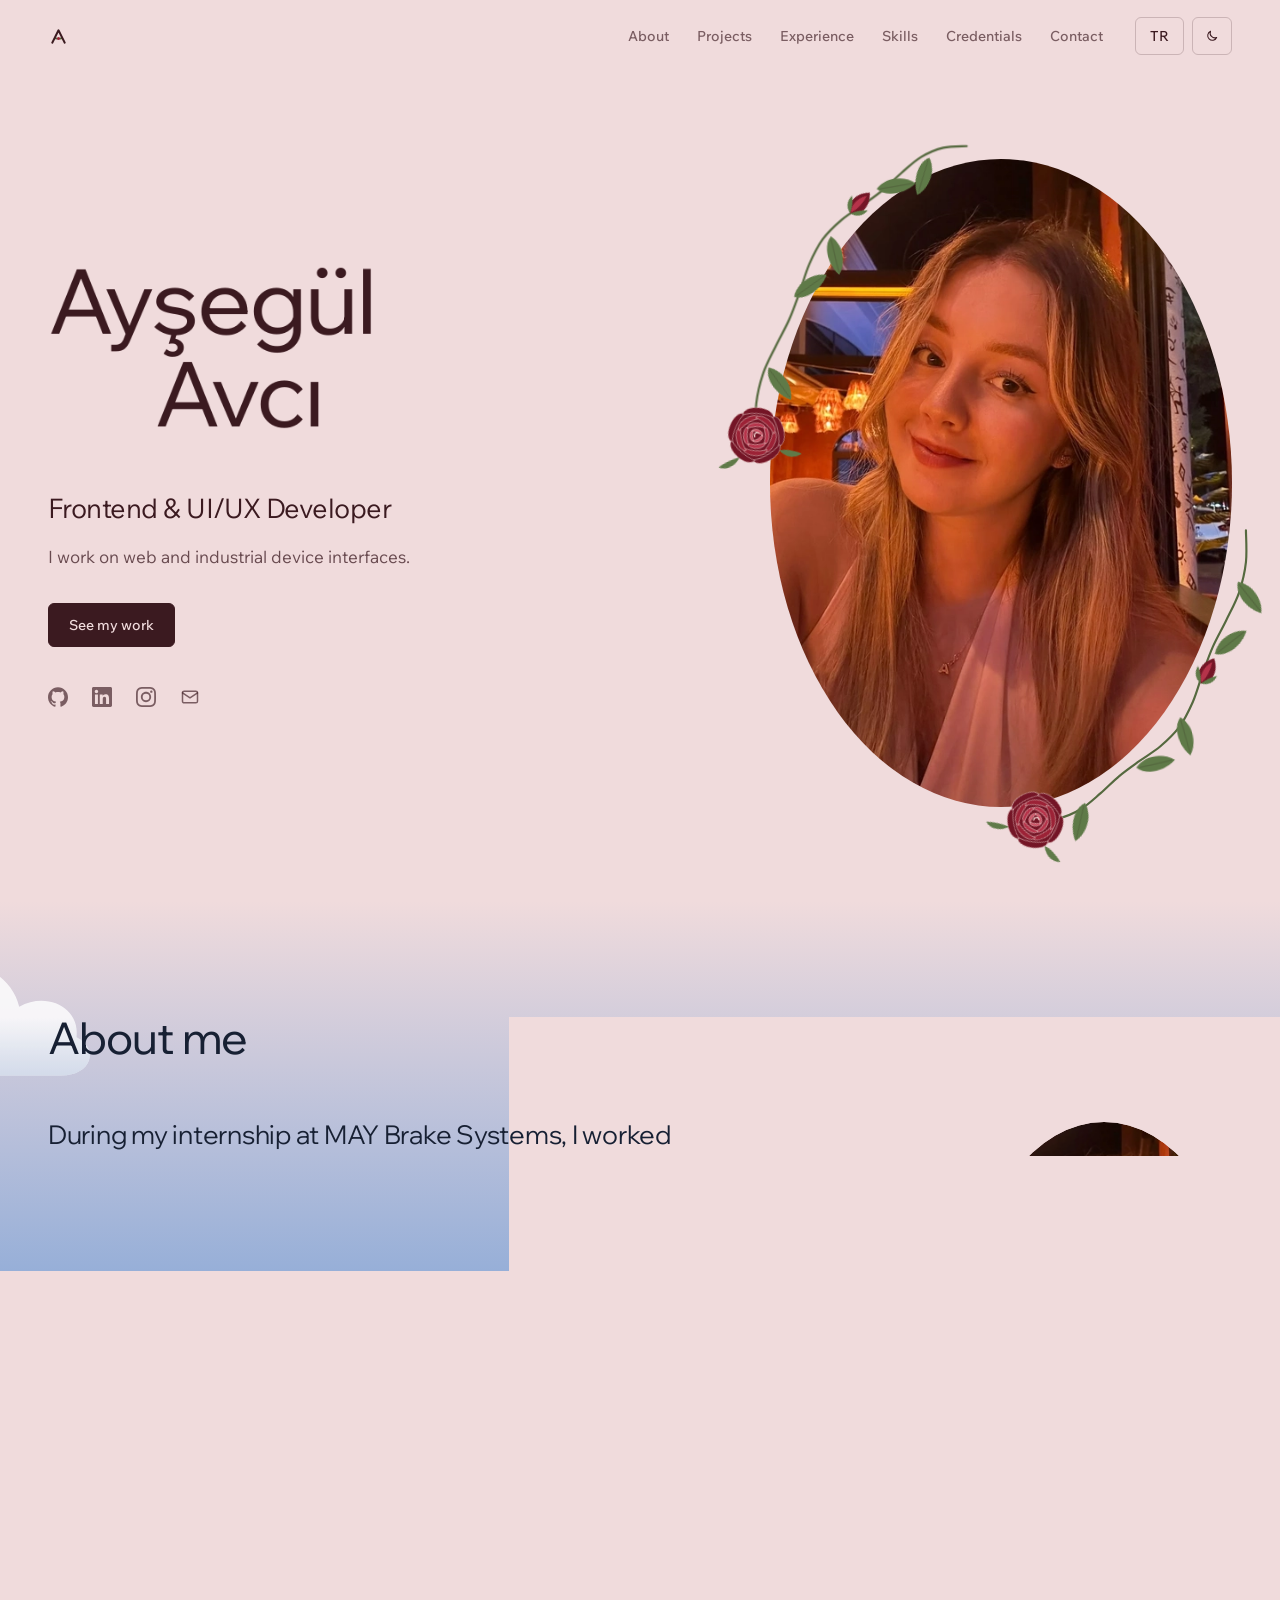
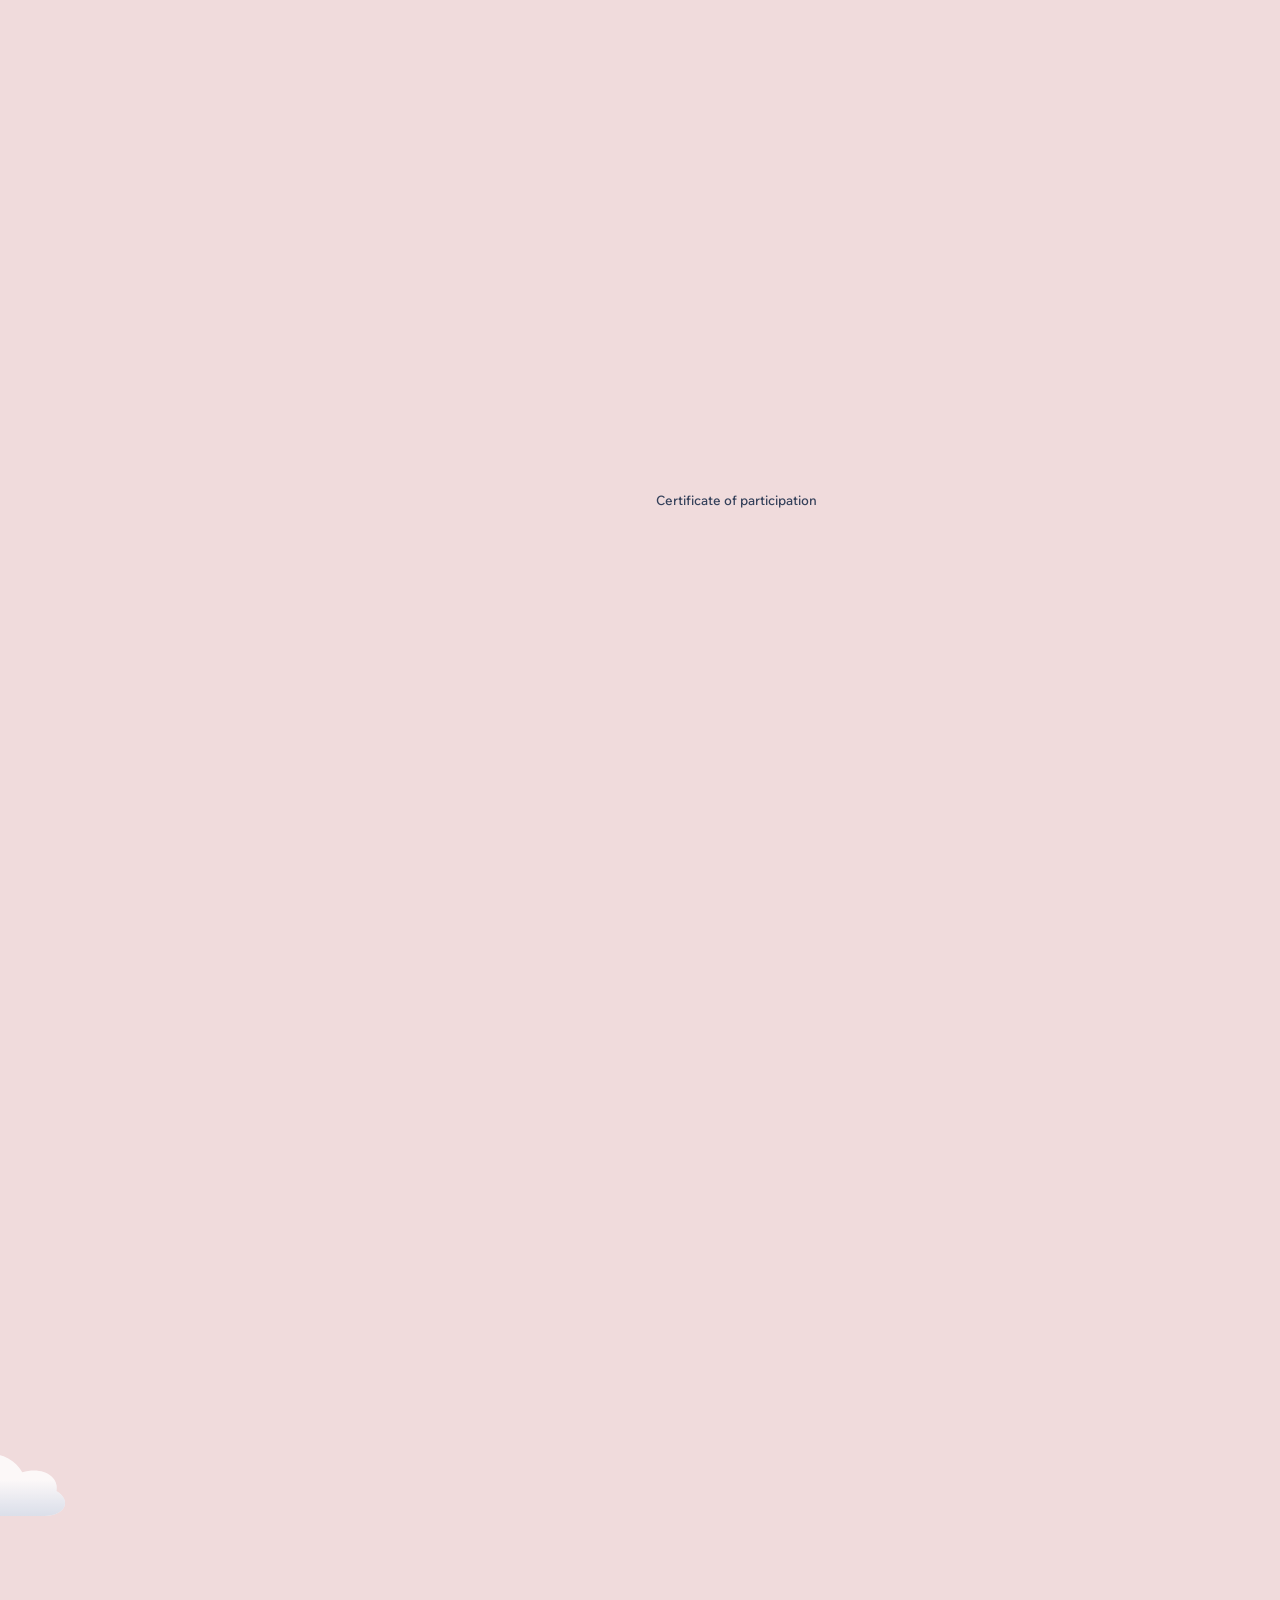
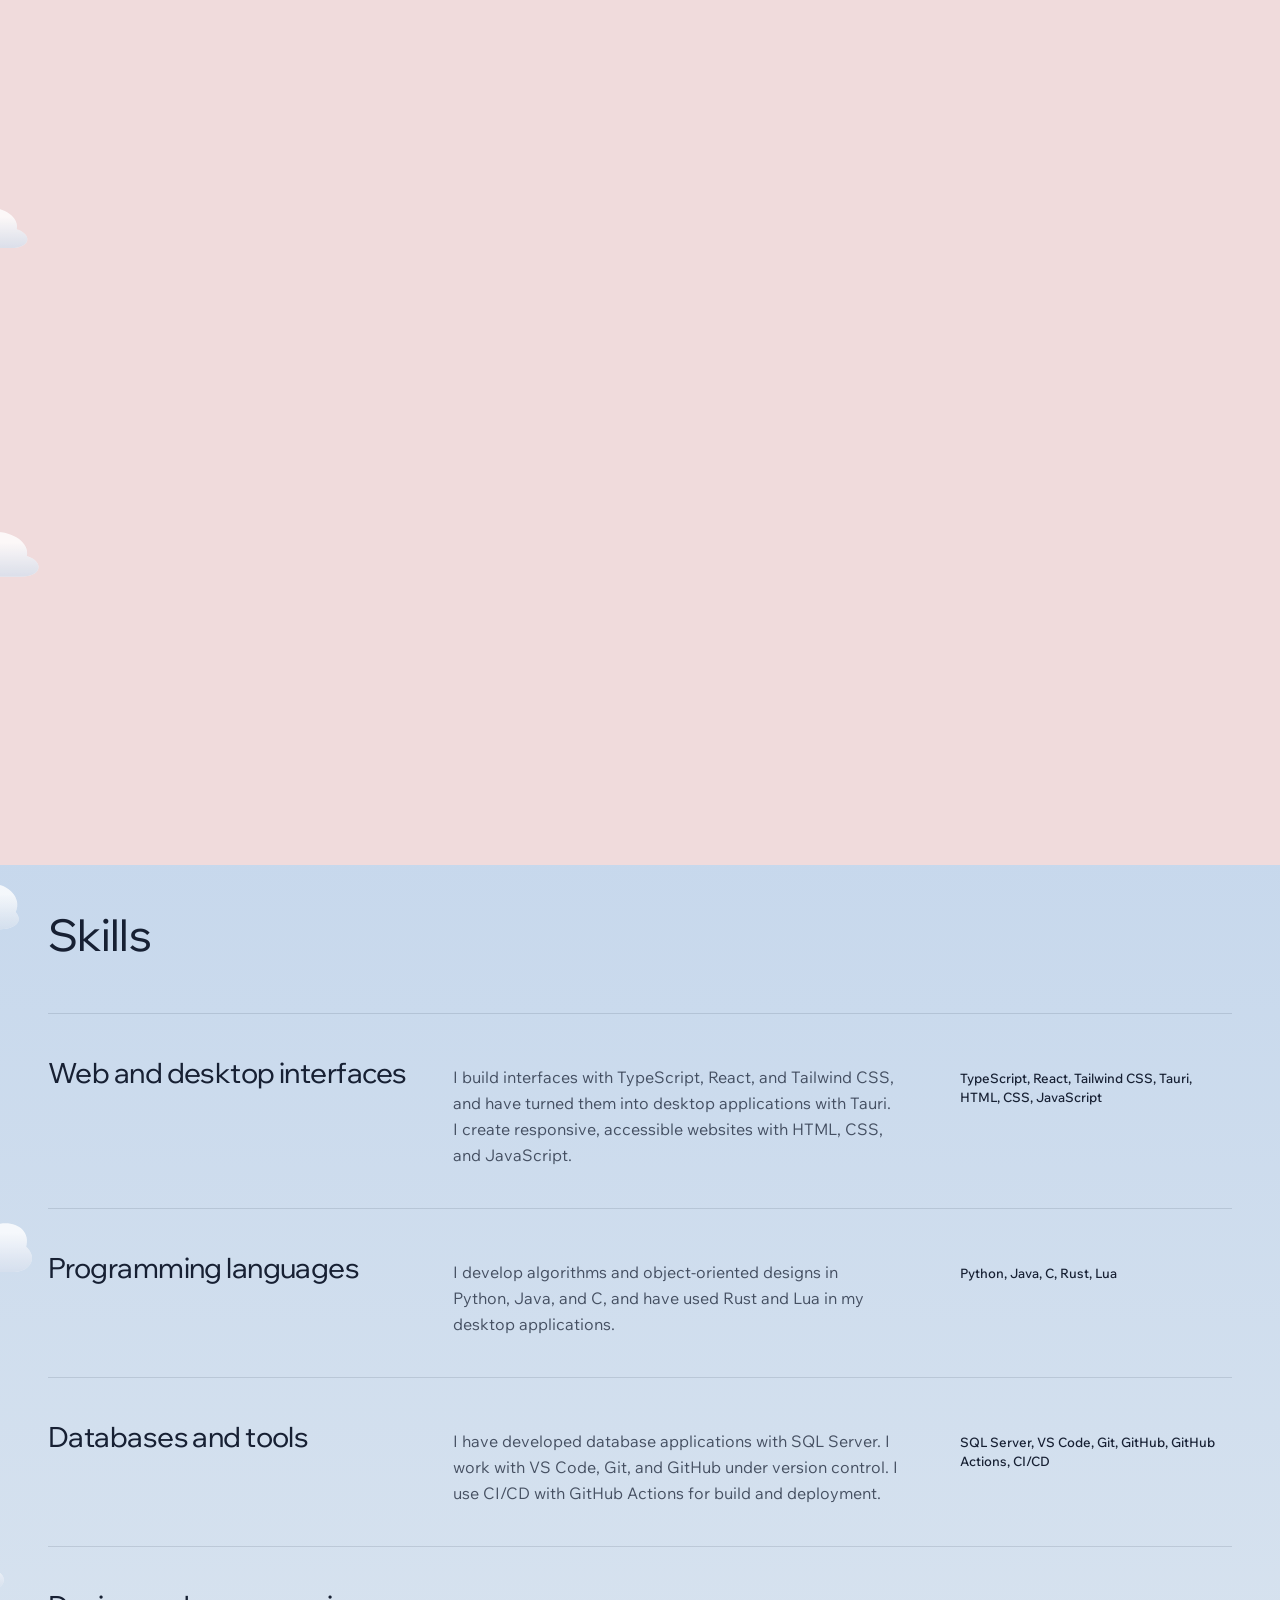
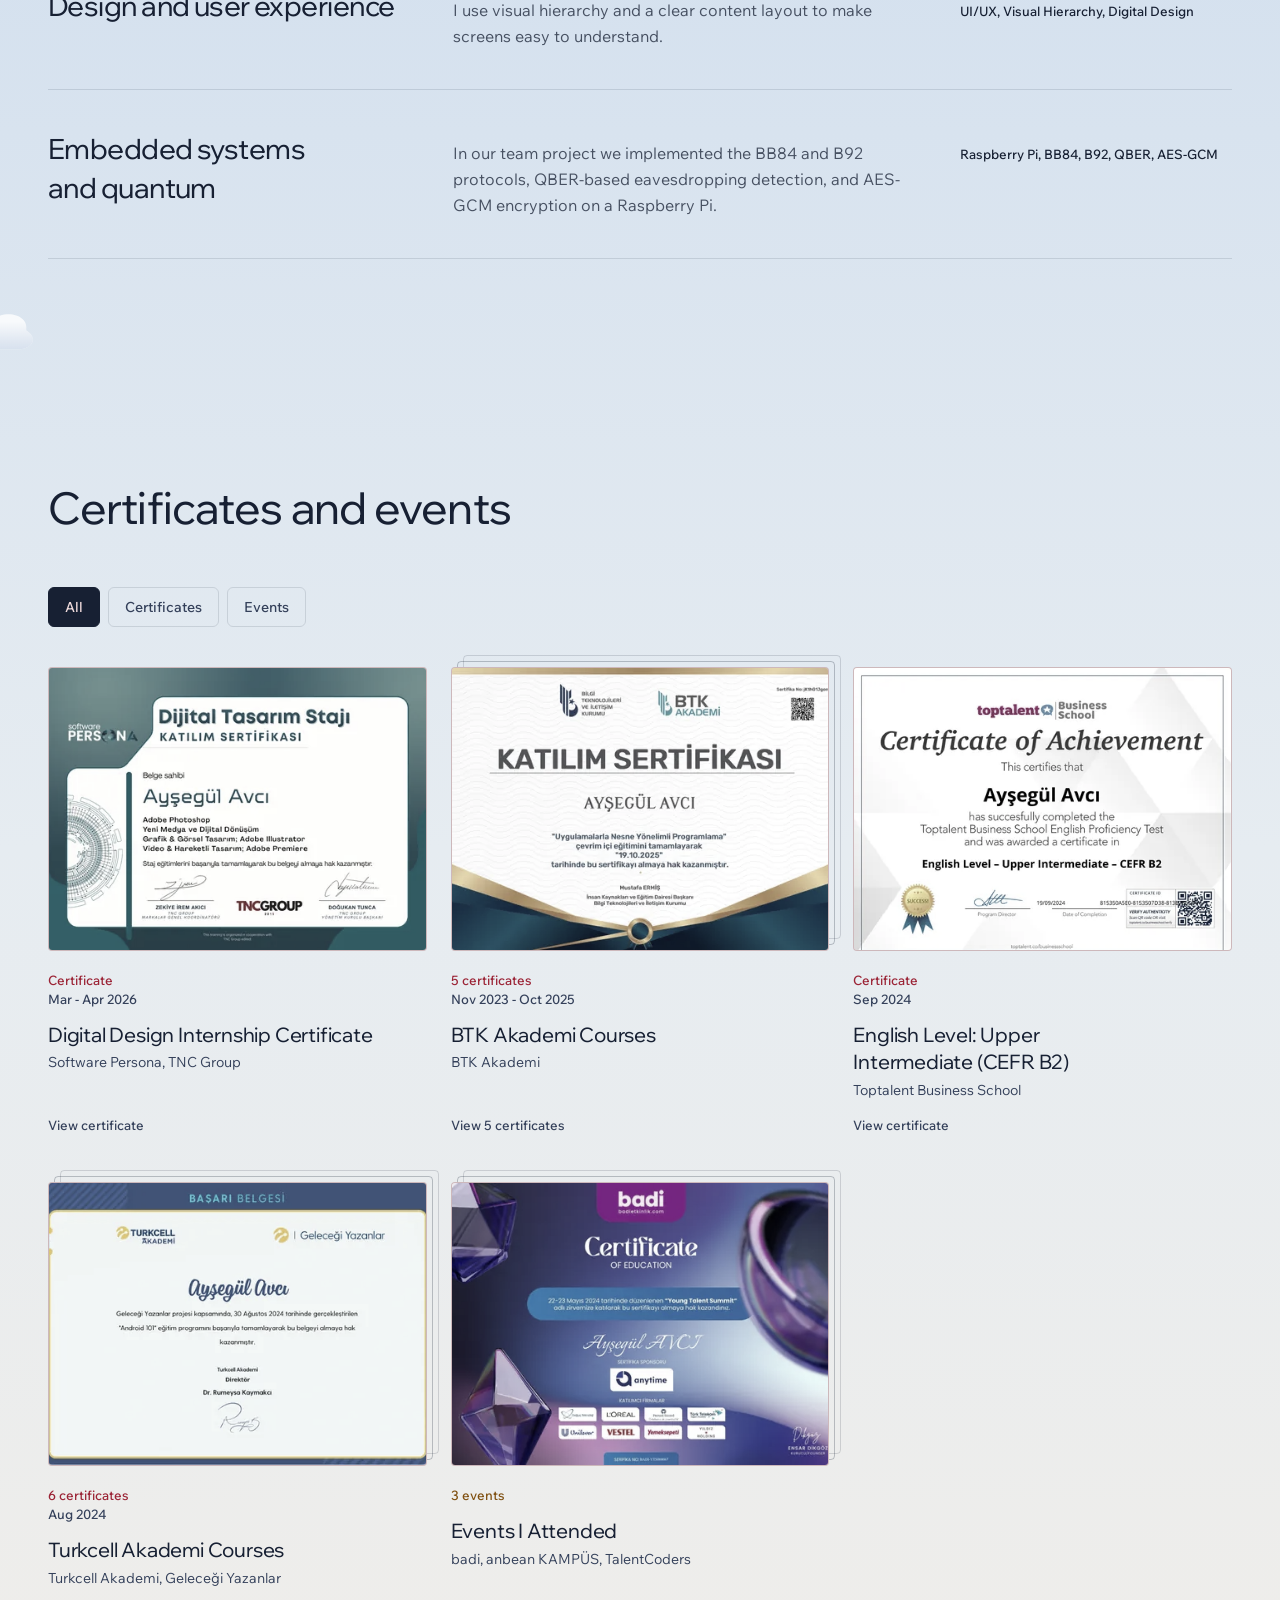
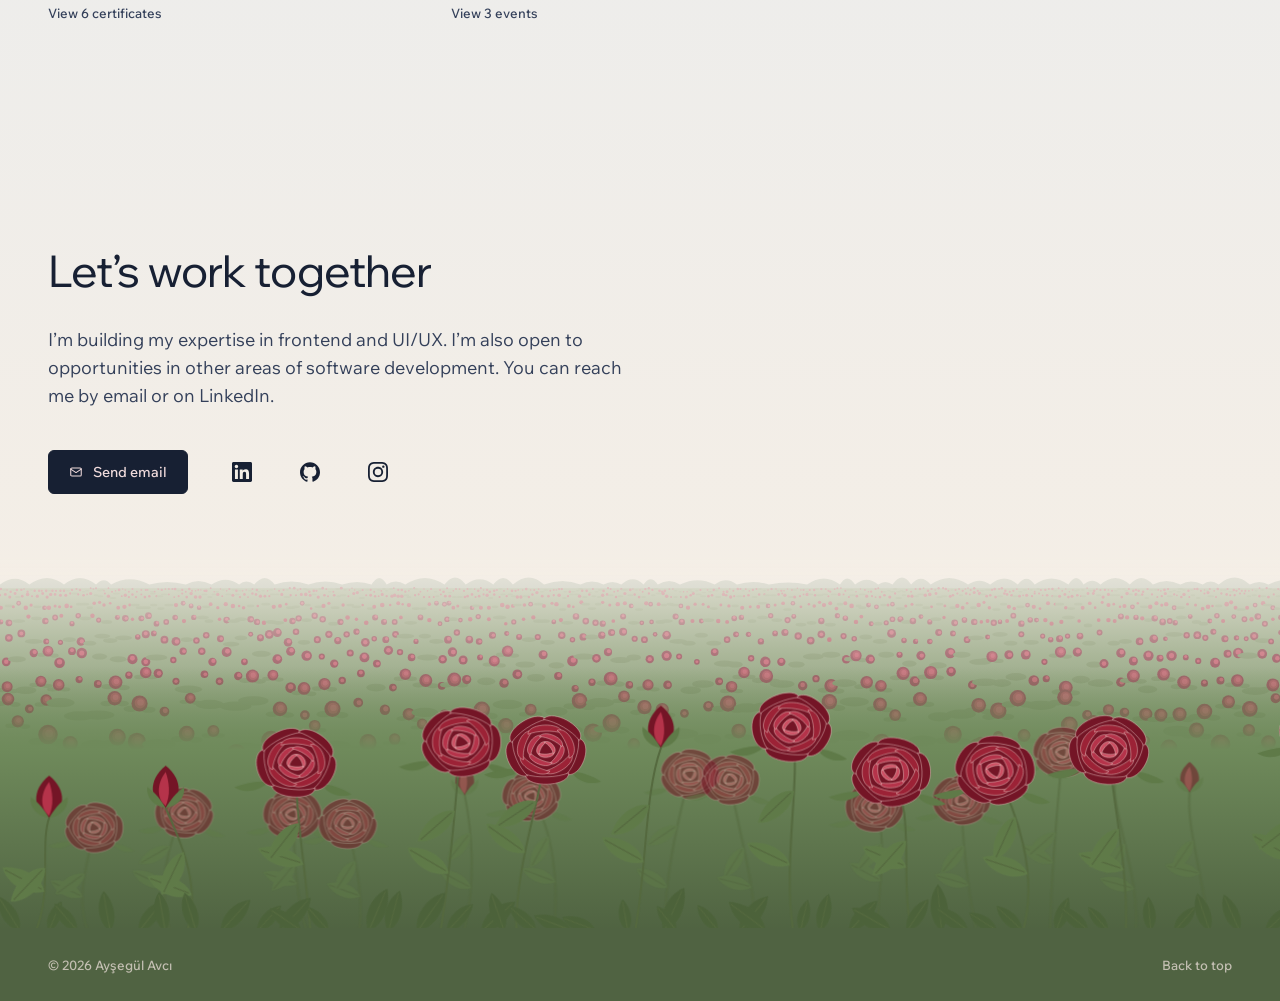
==== commit f0821b7b: "Yayın: 17.11.2026 01:25 (kaynak 373b994, main)" ====
--- a/en/index.html
+++ b/en/index.html
@@ -1,4 +1,4 @@
-<!doctype html> <html lang="en" data-theme="dark"> <head> <meta charset="utf-8"> <meta name="viewport" content="width=device-width,initial-scale=1"> <script>!function(){var e,t=document.documentElement;t.classList.add("js");try{e=localStorage.getItem("theme")}catch(e){}"light"!==e&&"dark"!==e&&(e=matchMedia("(prefers-color-scheme: light)").matches?"light":"dark"),t.dataset.theme=e;try{sessionStorage.getItem("name")&&t.classList.add("name-seen")}catch(e){}"visible"!==document.visibilityState&&t.classList.add("no-intro"),setTimeout(function(){window.__animReady||t.classList.remove("js")},3e3)}()</script> <title>Ayşegül Avcı | Frontend &amp; UI/UX Developer</title> <meta name="generator" content="Jekyll v4.4.1"/> <meta property="og:title" content="Ayşegül Avcı"/> <meta name="author" content="Ayşegül Avcı"/> <meta property="og:locale" content="en_US"/> <meta name="description" content="Frontend and UI/UX portfolio of Ayşegül Avcı, focused on web and industrial device interfaces."/> <meta name="twitter:description" property="og:description" content="Frontend and UI/UX portfolio of Ayşegül Avcı, focused on web and industrial device interfaces."/> <link rel="canonical" href="https://avciaysegul.github.io/en/"/> <meta property="og:url" content="https://avciaysegul.github.io/en/"/> <meta property="og:site_name" content="Ayşegül Avcı"/> <meta property="og:image" content="https://avciaysegul.github.io/assets/og-en.jpg?v=2026-11-16"/> <meta property="og:image:height" content="630"/> <meta property="og:image:width" content="1200"/> <meta property="og:image:alt" content="Ayşegül Avcı, Frontend & UI/UX Developer"/> <meta property="og:type" content="website"/> <meta name="twitter:card" content="summary_large_image"/> <meta name="twitter:image" content="https://avciaysegul.github.io/assets/og-en.jpg?v=2026-11-16"/> <meta name="twitter:image:alt" content="Ayşegül Avcı, Frontend & UI/UX Developer"/> <meta name="twitter:title" content="Ayşegül Avcı"/> <meta name="google-site-verification" content="LraKyjcMaXg5jQFHS7iAwMMsDhnJ6y4MmET2pUXPqsw"/> <script type="application/ld+json"> {"@context":"https://schema.org","@type":"WebPage","author":{"@type":"Person","name":"Ayşegül Avcı","url":"https://avciaysegul.github.io"},"description":"Frontend and UI/UX portfolio of Ayşegül Avcı, focused on web and industrial device interfaces.","headline":"Ayşegül Avcı","image":{"width":1200,"height":630,"alt":"Ayşegül Avcı, Frontend & UI/UX Developer","url":"https://avciaysegul.github.io/assets/og-en.jpg?v=2026-11-16","@type":"imageObject"},"url":"https://avciaysegul.github.io/en/"}</script> <script type="application/ld+json"> {
+<!doctype html> <html lang="en" data-theme="dark"> <head> <meta charset="utf-8"> <meta name="viewport" content="width=device-width,initial-scale=1"> <meta name="theme-color" content="#5e4446"> <script>!function(){var e,t=document.documentElement;t.classList.add("js");try{e=localStorage.getItem("theme")}catch(e){}"light"!==e&&"dark"!==e&&(e=matchMedia("(prefers-color-scheme: light)").matches?"light":"dark"),t.dataset.theme=e,"light"===e&&(document.querySelector('meta[name="theme-color"]').content="#f0dbdc");try{sessionStorage.getItem("name")&&t.classList.add("name-seen")}catch(e){}"visible"!==document.visibilityState&&t.classList.add("no-intro"),setTimeout(function(){window.__animReady||t.classList.remove("js")},3e3)}()</script> <title>Ayşegül Avcı | Frontend &amp; UI/UX Developer</title> <meta name="generator" content="Jekyll v4.4.1"/> <meta property="og:title" content="Ayşegül Avcı"/> <meta name="author" content="Ayşegül Avcı"/> <meta property="og:locale" content="en_US"/> <meta name="description" content="Frontend and UI/UX portfolio of Ayşegül Avcı, focused on web and industrial device interfaces."/> <meta name="twitter:description" property="og:description" content="Frontend and UI/UX portfolio of Ayşegül Avcı, focused on web and industrial device interfaces."/> <link rel="canonical" href="https://avciaysegul.github.io/en/"/> <meta property="og:url" content="https://avciaysegul.github.io/en/"/> <meta property="og:site_name" content="Ayşegül Avcı"/> <meta property="og:image" content="https://avciaysegul.github.io/assets/og-en.jpg?v=2026-11-16"/> <meta property="og:image:height" content="630"/> <meta property="og:image:width" content="1200"/> <meta property="og:image:alt" content="Ayşegül Avcı, Frontend & UI/UX Developer"/> <meta property="og:type" content="website"/> <meta name="twitter:card" content="summary_large_image"/> <meta name="twitter:image" content="https://avciaysegul.github.io/assets/og-en.jpg?v=2026-11-16"/> <meta name="twitter:image:alt" content="Ayşegül Avcı, Frontend & UI/UX Developer"/> <meta name="twitter:title" content="Ayşegül Avcı"/> <meta name="google-site-verification" content="LraKyjcMaXg5jQFHS7iAwMMsDhnJ6y4MmET2pUXPqsw"/> <script type="application/ld+json"> {"@context":"https://schema.org","@type":"WebPage","author":{"@type":"Person","name":"Ayşegül Avcı","url":"https://avciaysegul.github.io"},"description":"Frontend and UI/UX portfolio of Ayşegül Avcı, focused on web and industrial device interfaces.","headline":"Ayşegül Avcı","image":{"width":1200,"height":630,"alt":"Ayşegül Avcı, Frontend & UI/UX Developer","url":"https://avciaysegul.github.io/assets/og-en.jpg?v=2026-11-16","@type":"imageObject"},"url":"https://avciaysegul.github.io/en/"}</script> <script type="application/ld+json"> {
     "@context": "https://schema.org",
     "@type": "ProfilePage",
     "url": "https://avciaysegul.github.io/en/",
@@ -14,4 +14,4 @@
       "affiliation": { "@type": "CollegeOrUniversity", "name": "Kırklareli University" },
       "sameAs": ["https://www.linkedin.com/in/aysegulavci/", "https://github.com/avciaysegul", "https://www.instagram.com/ayseguul.avci/"]
     }
-  } </script> <link rel="alternate" hreflang="tr" href="https://avciaysegul.github.io/"> <link rel="alternate" hreflang="en" href="https://avciaysegul.github.io/en/"> <link rel="alternate" hreflang="x-default" href="https://avciaysegul.github.io/"> <meta name="theme-color" content="#5e4446"> <link rel="icon" type="image/svg+xml" href="/assets/logo/favicon.svg?v=1794859844"> <link rel="preload" href="/assets/fonts/wix-madefor-text-latin.woff2" as="font" type="font/woff2" crossorigin> <link rel="preload" href="/assets/fonts/wix-madefor-display-latin.woff2" as="font" type="font/woff2" crossorigin> <link rel="preload" href="/assets/fonts/wix-madefor-text-latin-ext.woff2" as="font" type="font/woff2" crossorigin> <link rel="preload" href="/assets/fonts/wix-madefor-display-latin-ext.woff2" as="font" type="font/woff2" crossorigin> <link rel="stylesheet" href="/assets/css/main.css?v=1794859844"> <script type="module" src="/assets/js/main.js?v=1794859844"></script> </head> <body> <a class="btn btn-primary fixed top-3 left-3 z-50 -translate-y-24 focus:translate-y-0" href="#main">Skip to main content</a> <header class="site-header sticky top-0 z-40 border-b border-transparent bg-bg transition-colors duration-500" data-header> <nav class="page flex h-18 items-center justify-between gap-6" aria-label="Primary navigation"> <a class="flex items-center gap-2.5 no-underline" data-home-link href="/en/#top" aria-label="Ayşegül Avcı home"> <svg class="size-[21px] shrink-0" viewBox="0 0 64 64" aria-hidden="true" focusable="false" data-logo-header> <path fill="var(--rose-stem)" d="M19.33 38.33Q25.67 32.33 32 38.33Q25.67 44.33 19.33 38.33ZM44.67 38.33Q38.33 32.33 32 38.33Q38.33 44.33 44.67 38.33Z"/><path d="M13 51L32 13L51 51" fill="none" stroke="currentColor" stroke-width="6" stroke-linecap="round" stroke-linejoin="round"/><circle cx="32" cy="38.33" r="4.66" fill="var(--accent)"/> </svg> <span class="font-display text-xl font-medium tracking-[-.01em]" data-brand data-brand-dock>Ayşegül Avcı</span> </a> <button class="btn px-3 lg:hidden" type="button" data-menu-toggle aria-controls="site-menu" aria-expanded="false" aria-label="Open menu" data-label-open="Open menu" data-label-close="Close menu"> <span data-icon-open><svg class="size-4" viewBox="0 0 24 24" fill="none" stroke="currentColor" stroke-width="1.8" stroke-linecap="round" stroke-linejoin="round" aria-hidden="true" focusable="false"><path d="M4 7h16M4 12h16M4 17h16"/></svg> </span> <span data-icon-close hidden><svg class="size-4" viewBox="0 0 24 24" fill="none" stroke="currentColor" stroke-width="1.8" stroke-linecap="round" stroke-linejoin="round" aria-hidden="true" focusable="false"><path d="M6 6l12 12M18 6 6 18"/></svg> </span> </button> <div id="site-menu" data-menu class="absolute inset-x-0 top-full hidden flex-col gap-6 border-b border-line bg-bg px-5 py-8 data-[open=true]:flex sm:px-8 lg:static lg:flex lg:flex-row lg:items-center lg:gap-8 lg:border-0 lg:bg-transparent lg:p-0"> <ul class="relative flex flex-col gap-1 lg:flex-row lg:gap-7" data-nav-list> <li><a class="nav-link relative block py-2 text-sm font-medium text-muted no-underline hover:text-text lg:py-1" href="/en/#about" data-nav="about">About</a></li> <li><a class="nav-link relative block py-2 text-sm font-medium text-muted no-underline hover:text-text lg:py-1" href="/en/#projects" data-nav="projects">Projects</a></li> <li><a class="nav-link relative block py-2 text-sm font-medium text-muted no-underline hover:text-text lg:py-1" href="/en/#experience" data-nav="experience">Experience</a></li> <li><a class="nav-link relative block py-2 text-sm font-medium text-muted no-underline hover:text-text lg:py-1" href="/en/#skills" data-nav="skills">Skills</a></li> <li><a class="nav-link relative block py-2 text-sm font-medium text-muted no-underline hover:text-text lg:py-1" href="/en/#credentials" data-nav="credentials">Credentials</a></li> <li><a class="nav-link relative block py-2 text-sm font-medium text-muted no-underline hover:text-text lg:py-1" href="/en/#contact" data-nav="contact">Contact</a></li> </ul> <div class="flex gap-2"> <a class="btn min-h-9 px-3.5" href="/" hreflang="tr" lang="tr" aria-label="TR, Türkçeye geç">TR</a> <button class="btn min-h-9 px-3" type="button" data-theme-toggle aria-pressed="false" data-label-light="Switch to light theme" data-label-dark="Switch to dark theme" aria-label="Switch to light theme"> <span class="hidden dark:inline"><svg class="size-3.5" viewBox="0 0 24 24" fill="none" stroke="currentColor" stroke-width="1.8" stroke-linecap="round" stroke-linejoin="round" aria-hidden="true" focusable="false"><circle cx="12" cy="12" r="4"/><path d="M12 2v2M12 20v2M4.9 4.9l1.4 1.4M17.7 17.7l1.4 1.4M2 12h2M20 12h2M4.9 19.1l1.4-1.4M17.7 6.3l1.4-1.4"/></svg> </span> <span class="dark:hidden"><svg class="size-3.5" viewBox="0 0 24 24" fill="none" stroke="currentColor" stroke-width="1.8" stroke-linecap="round" stroke-linejoin="round" aria-hidden="true" focusable="false"><path d="M20 14.5A8 8 0 0 1 9.5 4a8 8 0 1 0 10.5 10.5Z"/></svg> </span> </button> </div> </div> </nav> </header> <main id="main"> <section id="top" class="hero-cover" data-hero-section> <div class="hero-door" data-photo-home> <button class="hero-flip" type="button" aria-pressed="false" aria-label="Flip the photo" data-photo-flip> <span class="hero-card"> <span class="hero-face"><img src="/assets/hero-aksam.webp" srcset="/assets/hero-aksam-520.webp 520w, /assets/hero-aksam.webp 970w" sizes="(width < 48rem) min(78vw, 21rem), min(51svh, 41vw, 36rem)" alt="Ayşegül Avcı at a restaurant under evening lights" width="970" height="1360" fetchpriority="high"></span> <span class="hero-face hero-face-back"><img data-src="/assets/hero-ev.webp" data-srcset="/assets/hero-ev-520.webp 520w, /assets/hero-ev.webp 1020w" sizes="(width < 48rem) min(78vw, 21rem), min(51svh, 41vw, 36rem)" alt="Ayşegül Avcı in a photo taken at home" width="1020" height="1430" fetchpriority="low" decoding="async"></span> </span> </button> <svg class="hero-rose" viewBox="0 0 970 1360" aria-hidden="true" focusable="false"> <g class="rv-vine"><path class="rv-stem" pathLength="1" style="--d:0.95s" d="M557.2 1387.1C565.4 1386.5 590.4 1387.5 606.3 1383.7C622.3 1379.9 638.2 1373.0 652.8 1364.2C667.4 1355.4 680.6 1342.5 694.0 1331.0C707.4 1319.4 719.5 1306.3 733.0 1295.1C746.5 1283.9 760.5 1274.2 774.9 1263.8C789.3 1253.4 805.4 1244.5 819.4 1232.6C833.4 1220.6 847.7 1207.5 859.1 1191.9C870.4 1176.3 879.4 1157.6 887.6 1139.0C895.7 1120.4 900.9 1099.5 907.9 1080.2C915.0 1060.8 921.5 1041.7 929.8 1023.0C938.1 1004.3 948.5 986.7 957.6 967.9C966.7 949.0 977.5 930.2 984.4 909.9C991.3 889.6 996.5 867.9 998.9 846.2C1001.3 824.4 998.9 790.5 998.9 779.4"/> <g transform="translate(981.6 887.3) rotate(62.4) scale(1.7)"><g class="rv-pop rv-leafg" style="--d:3.04s"><g class="rv-sway" style="--s:2.16s"><path class="rv-leaf" d="M0 0C10-14 32-18 48-8 34 6 12 10 0 0Z"/><path class="rv-vein" d="M4 0C18-3 30-5 44-8"/></g></g></g> <g transform="translate(933.6 1039.2) rotate(332.9) scale(1.7)"><g class="rv-pop rv-leafg" style="--d:2.64s"><g class="rv-sway" style="--s:1.49s"><path class="rv-leaf" d="M0 0C10-14 32-18 48-8 34 6 12 10 0 0Z"/><path class="rv-vein" d="M4 0C18-3 30-5 44-8"/></g></g></g> <g transform="translate(861.3 1171.7) rotate(84.6) scale(1.7)"><g class="rv-pop rv-leafg" style="--d:2.24s"><g class="rv-sway" style="--s:0.81s"><path class="rv-leaf" d="M0 0C10-14 32-18 48-8 34 6 12 10 0 0Z"/><path class="rv-vein" d="M4 0C18-3 30-5 44-8"/></g></g></g> <g transform="translate(768.9 1277.7) rotate(358.0) scale(1.7)"><g class="rv-pop rv-leafg" style="--d:1.85s"><g class="rv-sway" style="--s:0.14s"><path class="rv-leaf" d="M0 0C10-14 32-18 48-8 34 6 12 10 0 0Z"/><path class="rv-vein" d="M4 0C18-3 30-5 44-8"/></g></g></g> <g transform="translate(661.1 1351.6) rotate(113.6) scale(1.7)"><g class="rv-pop rv-leafg" style="--d:1.45s"><g class="rv-sway" style="--s:2.47s"><path class="rv-leaf" d="M0 0C10-14 32-18 48-8 34 6 12 10 0 0Z"/><path class="rv-vein" d="M4 0C18-3 30-5 44-8"/></g></g></g> <g transform="translate(904.2 1100.9) rotate(27.9) scale(1.5)"><g class="rv-pop rv-budg" style="--d:2.46s"><g class="rv-sway" style="--s:1.19s"><path class="rv-p1" d="M0 0C-13-7-15-26 0-40 15-26 13-7 0 0Z"/><path class="rv-p3" d="M0-2C-7-8-8-22 0-34 3-24 4-12 0-2Z"/><path class="rv-sepalf" d="M0 0C-10-2-16-10-15-20-8-14-4-8 0 0ZM0 0C10-2 16-10 15-20 8-14 4-8 0 0Z"/></g></g></g> <g transform="translate(557.2 1387.1) rotate(25.4) scale(1.7)"><g class="rv-pop rv-bloomg" style="--d:0.60s"><g class="rv-sway" style="--s:1.02s"><circle class="rv-p1" r="31"/><path class="rv-p1 rv-edge" transform="translate(24.0 0.0) rotate(90.0)" d="M-19 0C-19 -14.4 19 -14.4 19 0C8.6 -4.5 -8.6 -4.5 -19 0Z"/><path class="rv-p1 rv-edge" transform="translate(7.4 22.8) rotate(162.0)" d="M-19 0C-19 -14.4 19 -14.4 19 0C8.6 -4.5 -8.6 -4.5 -19 0Z"/><path class="rv-p1 rv-edge" transform="translate(-19.4 14.1) rotate(234.0)" d="M-19 0C-19 -14.4 19 -14.4 19 0C8.6 -4.5 -8.6 -4.5 -19 0Z"/><path class="rv-p1 rv-edge" transform="translate(-19.4 -14.1) rotate(306.0)" d="M-19 0C-19 -14.4 19 -14.4 19 0C8.6 -4.5 -8.6 -4.5 -19 0Z"/><path class="rv-p1 rv-edge" transform="translate(7.4 -22.8) rotate(378.0)" d="M-19 0C-19 -14.4 19 -14.4 19 0C8.6 -4.5 -8.6 -4.5 -19 0Z"/><path class="rv-p2 rv-edge" transform="translate(12.9 9.4) rotate(126.0)" d="M-15 0C-15 -11.7 15 -11.7 15 0C6.8 -3.6 -6.8 -3.6 -15 0Z"/><path class="rv-p2 rv-edge" transform="translate(-4.9 15.2) rotate(198.0)" d="M-15 0C-15 -11.7 15 -11.7 15 0C6.8 -3.6 -6.8 -3.6 -15 0Z"/><path class="rv-p2 rv-edge" transform="translate(-16.0 0.0) rotate(270.0)" d="M-15 0C-15 -11.7 15 -11.7 15 0C6.8 -3.6 -6.8 -3.6 -15 0Z"/><path class="rv-p2 rv-edge" transform="translate(-4.9 -15.2) rotate(342.0)" d="M-15 0C-15 -11.7 15 -11.7 15 0C6.8 -3.6 -6.8 -3.6 -15 0Z"/><path class="rv-p2 rv-edge" transform="translate(12.9 -9.4) rotate(414.0)" d="M-15 0C-15 -11.7 15 -11.7 15 0C6.8 -3.6 -6.8 -3.6 -15 0Z"/><path class="rv-p3 rv-edge" transform="translate(8.8 1.9) rotate(102.0)" d="M-11 0C-11 -9.0 11 -9.0 11 0C5.0 -2.8 -5.0 -2.8 -11 0Z"/><path class="rv-p3 rv-edge" transform="translate(-1.9 8.8) rotate(192.0)" d="M-11 0C-11 -9.0 11 -9.0 11 0C5.0 -2.8 -5.0 -2.8 -11 0Z"/><path class="rv-p3 rv-edge" transform="translate(-8.8 -1.9) rotate(282.0)" d="M-11 0C-11 -9.0 11 -9.0 11 0C5.0 -2.8 -5.0 -2.8 -11 0Z"/><path class="rv-p3 rv-edge" transform="translate(1.9 -8.8) rotate(372.0)" d="M-11 0C-11 -9.0 11 -9.0 11 0C5.0 -2.8 -5.0 -2.8 -11 0Z"/><path class="rv-p4 rv-edge" transform="translate(1.0 2.8) rotate(160.0)" d="M-7 0C-7 -6.3 7 -6.3 7 0C3.1 -2.0 -3.1 -2.0 -7 0Z"/><path class="rv-p4 rv-edge" transform="translate(-3.0 -0.5) rotate(280.0)" d="M-7 0C-7 -6.3 7 -6.3 7 0C3.1 -2.0 -3.1 -2.0 -7 0Z"/><path class="rv-p4 rv-edge" transform="translate(1.9 -2.3) rotate(400.0)" d="M-7 0C-7 -6.3 7 -6.3 7 0C3.1 -2.0 -3.1 -2.0 -7 0Z"/><path class="rv-curl" d="M-2 1C-3-3 2-5 4-2"/><path class="rv-sepalf" d="M-26 22C-34 32-46 34-54 28-44 24-34 21-26 22ZM24 24C30 35 42 38 50 34 42 28 32 24 24 24Z"/></g></g></g></g> <g class="rv-vine"><path class="rv-stem" pathLength="1" style="--d:1.25s" d="M-28.9 580.6C-28.9 569.5 -31.3 535.6 -28.9 513.8C-26.5 492.1 -21.3 470.4 -14.4 450.1C-7.5 429.8 3.3 411.0 12.4 392.1C21.5 373.3 31.9 355.7 40.2 337.0C48.5 318.3 55.0 299.2 62.1 279.8C69.1 260.5 74.3 239.6 82.4 221.0C90.6 202.4 99.6 183.7 110.9 168.1C122.3 152.5 136.6 139.4 150.6 127.4C164.6 115.5 180.7 106.6 195.1 96.2C209.5 85.8 223.5 76.1 237.0 64.9C250.5 53.7 262.6 40.6 276.0 29.0C289.4 17.5 302.6 4.6 317.2 -4.2C331.8 -13.0 347.7 -19.9 363.7 -23.7C379.6 -27.5 404.6 -26.5 412.8 -27.1"/> <g transform="translate(334.3 -3.2) rotate(117.3) scale(1.7)"><g class="rv-pop rv-leafg" style="--d:3.34s"><g class="rv-sway" style="--s:2.67s"><path class="rv-leaf" d="M0 0C10-14 32-18 48-8 34 6 12 10 0 0Z"/><path class="rv-vein" d="M4 0C18-3 30-5 44-8"/></g></g></g> <g transform="translate(223.9 62.9) rotate(1.3) scale(1.7)"><g class="rv-pop rv-leafg" style="--d:2.94s"><g class="rv-sway" style="--s:2.00s"><path class="rv-leaf" d="M0 0C10-14 32-18 48-8 34 6 12 10 0 0Z"/><path class="rv-vein" d="M4 0C18-3 30-5 44-8"/></g></g></g> <g transform="translate(127.6 162.3) rotate(87.4) scale(1.7)"><g class="rv-pop rv-leafg" style="--d:2.54s"><g class="rv-sway" style="--s:1.32s"><path class="rv-leaf" d="M0 0C10-14 32-18 48-8 34 6 12 10 0 0Z"/><path class="rv-vein" d="M4 0C18-3 30-5 44-8"/></g></g></g> <g transform="translate(50.5 289.5) rotate(-24.6) scale(1.7)"><g class="rv-pop rv-leafg" style="--d:2.15s"><g class="rv-sway" style="--s:0.65s"><path class="rv-leaf" d="M0 0C10-14 32-18 48-8 34 6 12 10 0 0Z"/><path class="rv-vein" d="M4 0C18-3 30-5 44-8"/></g></g></g> <g transform="translate(-3.2 437.7) rotate(64.7) scale(1.7)"><g class="rv-pop rv-leafg" style="--d:1.75s"><g class="rv-sway" style="--s:2.98s"><path class="rv-leaf" d="M0 0C10-14 32-18 48-8 34 6 12 10 0 0Z"/><path class="rv-vein" d="M4 0C18-3 30-5 44-8"/></g></g></g> <g transform="translate(168.3 114.3) rotate(-316.7) scale(1.5)"><g class="rv-pop rv-budg" style="--d:2.72s"><g class="rv-sway" style="--s:1.62s"><path class="rv-p1" d="M0 0C-13-7-15-26 0-40 15-26 13-7 0 0Z"/><path class="rv-p3" d="M0-2C-7-8-8-22 0-34 3-24 4-12 0-2Z"/><path class="rv-sepalf" d="M0 0C-10-2-16-10-15-20-8-14-4-8 0 0ZM0 0C10-2 16-10 15-20 8-14 4-8 0 0Z"/></g></g></g> <g transform="translate(-28.9 580.6) rotate(-12.6) scale(1.7)"><g class="rv-pop rv-bloomg" style="--d:0.90s"><g class="rv-sway" style="--s:1.53s"><circle class="rv-p1" r="31"/><path class="rv-p1 rv-edge" transform="translate(24.0 0.0) rotate(90.0)" d="M-19 0C-19 -14.4 19 -14.4 19 0C8.6 -4.5 -8.6 -4.5 -19 0Z"/><path class="rv-p1 rv-edge" transform="translate(7.4 22.8) rotate(162.0)" d="M-19 0C-19 -14.4 19 -14.4 19 0C8.6 -4.5 -8.6 -4.5 -19 0Z"/><path class="rv-p1 rv-edge" transform="translate(-19.4 14.1) rotate(234.0)" d="M-19 0C-19 -14.4 19 -14.4 19 0C8.6 -4.5 -8.6 -4.5 -19 0Z"/><path class="rv-p1 rv-edge" transform="translate(-19.4 -14.1) rotate(306.0)" d="M-19 0C-19 -14.4 19 -14.4 19 0C8.6 -4.5 -8.6 -4.5 -19 0Z"/><path class="rv-p1 rv-edge" transform="translate(7.4 -22.8) rotate(378.0)" d="M-19 0C-19 -14.4 19 -14.4 19 0C8.6 -4.5 -8.6 -4.5 -19 0Z"/><path class="rv-p2 rv-edge" transform="translate(12.9 9.4) rotate(126.0)" d="M-15 0C-15 -11.7 15 -11.7 15 0C6.8 -3.6 -6.8 -3.6 -15 0Z"/><path class="rv-p2 rv-edge" transform="translate(-4.9 15.2) rotate(198.0)" d="M-15 0C-15 -11.7 15 -11.7 15 0C6.8 -3.6 -6.8 -3.6 -15 0Z"/><path class="rv-p2 rv-edge" transform="translate(-16.0 0.0) rotate(270.0)" d="M-15 0C-15 -11.7 15 -11.7 15 0C6.8 -3.6 -6.8 -3.6 -15 0Z"/><path class="rv-p2 rv-edge" transform="translate(-4.9 -15.2) rotate(342.0)" d="M-15 0C-15 -11.7 15 -11.7 15 0C6.8 -3.6 -6.8 -3.6 -15 0Z"/><path class="rv-p2 rv-edge" transform="translate(12.9 -9.4) rotate(414.0)" d="M-15 0C-15 -11.7 15 -11.7 15 0C6.8 -3.6 -6.8 -3.6 -15 0Z"/><path class="rv-p3 rv-edge" transform="translate(8.8 1.9) rotate(102.0)" d="M-11 0C-11 -9.0 11 -9.0 11 0C5.0 -2.8 -5.0 -2.8 -11 0Z"/><path class="rv-p3 rv-edge" transform="translate(-1.9 8.8) rotate(192.0)" d="M-11 0C-11 -9.0 11 -9.0 11 0C5.0 -2.8 -5.0 -2.8 -11 0Z"/><path class="rv-p3 rv-edge" transform="translate(-8.8 -1.9) rotate(282.0)" d="M-11 0C-11 -9.0 11 -9.0 11 0C5.0 -2.8 -5.0 -2.8 -11 0Z"/><path class="rv-p3 rv-edge" transform="translate(1.9 -8.8) rotate(372.0)" d="M-11 0C-11 -9.0 11 -9.0 11 0C5.0 -2.8 -5.0 -2.8 -11 0Z"/><path class="rv-p4 rv-edge" transform="translate(1.0 2.8) rotate(160.0)" d="M-7 0C-7 -6.3 7 -6.3 7 0C3.1 -2.0 -3.1 -2.0 -7 0Z"/><path class="rv-p4 rv-edge" transform="translate(-3.0 -0.5) rotate(280.0)" d="M-7 0C-7 -6.3 7 -6.3 7 0C3.1 -2.0 -3.1 -2.0 -7 0Z"/><path class="rv-p4 rv-edge" transform="translate(1.9 -2.3) rotate(400.0)" d="M-7 0C-7 -6.3 7 -6.3 7 0C3.1 -2.0 -3.1 -2.0 -7 0Z"/><path class="rv-curl" d="M-2 1C-3-3 2-5 4-2"/><path class="rv-sepalf" d="M-26 22C-34 32-46 34-54 28-44 24-34 21-26 22ZM24 24C30 35 42 38 50 34 42 28 32 24 24 24Z"/></g></g></g></g> </svg> </div> <div class="page hero-cover-text"> <h1 class="hero-cover-name" data-hero-name data-assemble aria-label="Ayşegül Avcı"><span class="line"><span>Ayşegül</span></span> <span class="line"><span class="hero-red">Avcı</span></span></h1> <p class="hero-cover-role">Frontend & UI/UX Developer</p> <p class="hero-cover-intro">I work on web and industrial device interfaces.</p> <a class="btn hero-cover-cta" href="#projects">See my work</a> <ul class="hero-cover-links" aria-label="Contact links"> <li><a class="brand-hover inline-flex items-center" href="https://github.com/avciaysegul" target="_blank" rel="noopener noreferrer" aria-label="GitHub" title="GitHub"><svg class="size-5 shrink-0" viewBox="0 0 24 24" fill="none" stroke="currentColor" stroke-width="1.8" stroke-linecap="round" stroke-linejoin="round" aria-hidden="true" focusable="false"><path fill="currentColor" stroke="none" d="M12 .297c-6.63 0-12 5.373-12 12 0 5.303 3.438 9.8 8.205 11.385.6.113.82-.258.82-.577 0-.285-.01-1.04-.015-2.04-3.338.724-4.042-1.61-4.042-1.61C4.422 18.07 3.633 17.7 3.633 17.7c-1.087-.744.084-.729.084-.729 1.205.084 1.838 1.236 1.838 1.236 1.07 1.835 2.809 1.305 3.495.998.108-.776.417-1.305.76-1.605-2.665-.3-5.466-1.332-5.466-5.93 0-1.31.465-2.38 1.235-3.22-.135-.303-.54-1.523.105-3.176 0 0 1.005-.322 3.3 1.23.96-.267 1.98-.399 3-.405 1.02.006 2.04.138 3 .405 2.28-1.552 3.285-1.23 3.285-1.23.645 1.653.24 2.873.12 3.176.765.84 1.23 1.91 1.23 3.22 0 4.61-2.805 5.625-5.475 5.92.42.36.81 1.096.81 2.22 0 1.606-.015 2.896-.015 3.286 0 .315.21.69.825.57C20.565 22.092 24 17.592 24 12.297c0-6.627-5.373-12-12-12"/></svg> </a></li> <li><a class="brand-hover inline-flex items-center" style="--brand:#0a66c2" href="https://www.linkedin.com/in/aysegulavci/" target="_blank" rel="noopener noreferrer" aria-label="LinkedIn" title="LinkedIn"><svg class="size-5 shrink-0" viewBox="0 0 24 24" fill="none" stroke="currentColor" stroke-width="1.8" stroke-linecap="round" stroke-linejoin="round" aria-hidden="true" focusable="false"><path fill="currentColor" stroke="none" d="M20.447 20.452h-3.554v-5.569c0-1.328-.027-3.037-1.852-3.037-1.853 0-2.136 1.445-2.136 2.939v5.667H9.351V9h3.414v1.561h.046c.477-.9 1.637-1.85 3.37-1.85 3.601 0 4.267 2.37 4.267 5.455v6.286zM5.337 7.433c-1.144 0-2.063-.926-2.063-2.065 0-1.138.92-2.063 2.063-2.063 1.14 0 2.064.925 2.064 2.063 0 1.139-.925 2.065-2.064 2.065zm1.782 13.019H3.555V9h3.564v11.452zM22.225 0H1.771C.792 0 0 .774 0 1.729v20.542C0 23.227.792 24 1.771 24h20.451C23.2 24 24 23.227 24 22.271V1.729C24 .774 23.2 0 22.222 0h.003z"/></svg> </a></li> <li><a class="brand-hover inline-flex items-center" style="--brand:#e4405f" href="https://www.instagram.com/ayseguul.avci/" target="_blank" rel="noopener noreferrer" aria-label="Instagram" title="Instagram"><svg class="size-5 shrink-0" viewBox="0 0 24 24" fill="none" stroke="currentColor" stroke-width="1.8" stroke-linecap="round" stroke-linejoin="round" aria-hidden="true" focusable="false"><path fill="currentColor" stroke="none" d="M7.0301.084c-1.2768.0602-2.1487.264-2.911.5634-.7888.3075-1.4575.72-2.1228 1.3877-.6652.6677-1.075 1.3368-1.3802 2.127-.2954.7638-.4956 1.6365-.552 2.914-.0564 1.2775-.0689 1.6882-.0626 4.947.0062 3.2586.0206 3.6671.0825 4.9473.061 1.2765.264 2.1482.5635 2.9107.308.7889.72 1.4573 1.388 2.1228.6679.6655 1.3365 1.0743 2.1285 1.38.7632.295 1.6361.4961 2.9134.552 1.2773.056 1.6884.069 4.9462.0627 3.2578-.0062 3.668-.0207 4.9478-.0814 1.28-.0607 2.147-.2652 2.9098-.5633.7889-.3086 1.4578-.72 2.1228-1.3881.665-.6682 1.0745-1.3378 1.3795-2.1284.2957-.7632.4966-1.636.552-2.9124.056-1.2809.0692-1.6898.063-4.948-.0063-3.2583-.021-3.6668-.0817-4.9465-.0607-1.2797-.264-2.1487-.5633-2.9117-.3084-.7889-.72-1.4568-1.3876-2.1228C21.2982 1.33 20.628.9208 19.8378.6165 19.074.321 18.2017.1197 16.9244.0645 15.6471.0093 15.236-.005 11.977.0014 8.718.0076 8.31.0215 7.0301.0839m.1402 21.6932c-1.17-.0509-1.8053-.2453-2.2287-.408-.5606-.216-.96-.4771-1.3819-.895-.422-.4178-.6811-.8186-.9-1.378-.1644-.4234-.3624-1.058-.4171-2.228-.0595-1.2645-.072-1.6442-.079-4.848-.007-3.2037.0053-3.583.0607-4.848.05-1.169.2456-1.805.408-2.2282.216-.5613.4762-.96.895-1.3816.4188-.4217.8184-.6814 1.3783-.9003.423-.1651 1.0575-.3614 2.227-.4171 1.2655-.06 1.6447-.072 4.848-.079 3.2033-.007 3.5835.005 4.8495.0608 1.169.0508 1.8053.2445 2.228.408.5608.216.96.4754 1.3816.895.4217.4194.6816.8176.9005 1.3787.1653.4217.3617 1.056.4169 2.2263.0602 1.2655.0739 1.645.0796 4.848.0058 3.203-.0055 3.5834-.061 4.848-.051 1.17-.245 1.8055-.408 2.2294-.216.5604-.4763.96-.8954 1.3814-.419.4215-.8181.6811-1.3783.9-.4224.1649-1.0577.3617-2.2262.4174-1.2656.0595-1.6448.072-4.8493.079-3.2045.007-3.5825-.006-4.848-.0608M16.953 5.5864A1.44 1.44 0 1 0 18.39 4.144a1.44 1.44 0 0 0-1.437 1.4424M5.8385 12.012c.0067 3.4032 2.7706 6.1557 6.173 6.1493 3.4026-.0065 6.157-2.7701 6.1506-6.1733-.0065-3.4032-2.771-6.1565-6.174-6.1498-3.403.0067-6.156 2.771-6.1496 6.1738M8 12.0077a4 4 0 1 1 4.008 3.9921A3.9996 3.9996 0 0 1 8 12.0077"/></svg> </a></li> <li><a class="brand-hover inline-flex items-center" href="mailto:aysegulavci2025@gmail.com" aria-label="Email" title="Email"><svg class="size-5 shrink-0" viewBox="0 0 24 24" fill="none" stroke="currentColor" stroke-width="1.8" stroke-linecap="round" stroke-linejoin="round" aria-hidden="true" focusable="false"><rect x="3" y="5" width="18" height="14" rx="2"/><path d="m3 7 9 6 9-6"/></svg> </a></li> </ul> </div> </section> <div class="sky-scene" data-sky> <section id="about" class="section"> <div class="page"> <div class="mb-10 max-w-4xl sm:mb-12"> <h2 class="section-title pb-[.14em]">About me</h2> </div> <div class="about-body"> <div class="grid gap-6"> <p class="max-w-[40rem] font-display text-xl leading-[1.45] tracking-[-.01em] sm:text-[1.625rem] sm:leading-[1.4]">During my internship at MAY Brake Systems, I worked on improving the existing device control screen. I observed the operators in the field to identify their needs and pinpointed the shortcomings of the first version. Based on these findings, I made the interface clearer and more modern and redesigned the screens to guide the user step by step.</p> <p class="max-w-[40rem] text-lg text-muted">I study Software Engineering at Kırklareli University, and I enjoy designing interfaces. I am also interested in quantum technologies: my team and I presented the quantum key distribution system we built on a Raspberry Pi as a paper at SAVTEK 2026, and I am continuing to work on this project. I am open to new projects and different experiences.</p> </div> <div class="about-photo" data-photo-slot> <button class="hero-flip" type="button" aria-pressed="false" aria-label="Flip the photo" data-photo-flip> <span class="hero-card"> <span class="hero-face"><img src="/assets/hero-aksam-520.webp" alt="Ayşegül Avcı at a restaurant under evening lights" width="520" height="729" loading="lazy"></span> <span class="hero-face hero-face-back"><img data-src="/assets/hero-ev-520.webp" alt="Ayşegül Avcı in a photo taken at home" width="520" height="729" decoding="async"></span> </span> </button> </div> </div> </div> </section> <section id="projects" class="section"> <div class="page"> <div class="mb-10 max-w-4xl sm:mb-12"> <h2 class="section-title pb-[.14em]">Projects</h2> </div> <ul class="border-t border-line"> <li class="row border-b border-line"> <div class="row-body grid gap-3 py-8 sm:py-10 lg:grid-cols-12 lg:items-baseline lg:gap-8"> <h3 class="text-2xl leading-snug tracking-[-.02em] sm:text-[1.75rem] lg:col-span-6"> <a class="stretched text-left no-underline" href="/en/projects/device-control-interface.html">Device Control Interface</a> </h3> <div class="lg:col-span-3"><p class="meta opacity-75">MAY Brake Systems, internship</p> </div> <div class="flex items-center justify-between gap-4 lg:col-span-3"> <ul class="flex flex-wrap gap-y-1"><li class="tag" lang="en">React</li><li class="tag" lang="en">TypeScript</li><li class="tag" lang="en">Rust</li><li class="tag" lang="en">Tauri</li></ul> </div> </div> </li> <li class="row border-b border-line"> <div class="row-body grid gap-3 py-8 sm:py-10 lg:grid-cols-12 lg:items-baseline lg:gap-8"> <h3 class="text-2xl leading-snug tracking-[-.02em] sm:text-[1.75rem] lg:col-span-6"> <a class="stretched text-left no-underline" href="/en/projects/quantum-key-distribution.html">Raspberry Pi Based Quantum Key Distribution System</a> </h3> <div class="lg:col-span-3"><p class="meta opacity-75">SAVTEK 2026, METU Culture and Convention Center</p> <button class="meta relative z-[2] mt-0.5 -mb-2.5 inline-flex min-h-11 cursor-pointer items-center gap-1 text-left text-muted hover:text-text" type="button" data-modal-open="reference-qkd" aria-haspopup="dialog"> <span class="link-underline">Certificate of participation</span> </button> </div> <div class="flex items-center justify-between gap-4 lg:col-span-3"> <ul class="flex flex-wrap gap-y-1"><li class="tag" lang="en">Raspberry Pi</li><li class="tag" lang="en">BB84</li><li class="tag" lang="en">B92</li><li class="tag" lang="en">QBER</li></ul> </div> </div> </li> <li class="row border-b border-line"> <div class="row-body grid gap-3 py-8 sm:py-10 lg:grid-cols-12 lg:items-baseline lg:gap-8"> <h3 class="text-2xl leading-snug tracking-[-.02em] sm:text-[1.75rem] lg:col-span-6"> <button class="stretched text-left" type="button" data-modal-open="project-mutfakta-bugun" aria-haspopup="dialog">Mutfakta Bugün: Interactive Recipes</button> </h3> <div class="lg:col-span-3"><p class="meta opacity-75">MAY Brake Systems, internship</p> </div> <div class="flex items-center justify-between gap-4 lg:col-span-3"> <ul class="flex flex-wrap gap-y-1"><li class="tag" lang="en">React</li><li class="tag" lang="en">TypeScript</li><li class="tag" lang="en">Tauri</li><li class="tag" lang="en">Rust</li></ul> </div> </div> </li> </ul> <dialog id="reference-qkd" class="modal modal-wide" aria-labelledby="reference-qkd-title" data-modal> <div class="flex max-h-[inherit] flex-col"> <header class="flex items-start justify-between gap-4 border-b border-line p-6 sm:p-8"> <div><p class="meta text-accent">SAVTEK 2026</p> <h3 id="reference-qkd-title" class="mt-2 text-3xl tracking-[-.02em]">Certificate of participation</h3> </div> <button class="btn shrink-0 px-3" type="button" data-modal-close aria-label="Close"><svg class="size-4" viewBox="0 0 24 24" fill="none" stroke="currentColor" stroke-width="1.8" stroke-linecap="round" stroke-linejoin="round" aria-hidden="true" focusable="false"><path d="M6 6l12 12M18 6 6 18"/></svg> </button> </header> <div class="overflow-y-auto p-6 sm:p-8"> <img class="mx-auto w-full max-w-2xl rounded-sm border border-line bg-white" src="/assets/savtek-2026-acceptance.webp" alt="Certificate of participation: SAVTEK 2026" width="1272" height="894" loading="lazy" decoding="async"> </div> </div> </dialog> <dialog id="project-mutfakta-bugun" class="modal modal-wide" aria-labelledby="project-mutfakta-bugun-title" data-modal> <div class="flex max-h-[inherit] flex-col"> <header class="flex items-start justify-between gap-4 border-b border-line p-6 sm:p-8"> <div><p class="meta text-accent">MAY Brake Systems, internship</p> <h3 id="project-mutfakta-bugun-title" class="mt-2 text-3xl tracking-[-.02em]">Mutfakta Bugün: Interactive Recipes</h3> </div> <button class="btn shrink-0 px-3" type="button" data-modal-close aria-label="Close"><svg class="size-4" viewBox="0 0 24 24" fill="none" stroke="currentColor" stroke-width="1.8" stroke-linecap="round" stroke-linejoin="round" aria-hidden="true" focusable="false"><path d="M6 6l12 12M18 6 6 18"/></svg> </button> </header> <div class="overflow-y-auto p-6 sm:p-8"> <div class="mb-10" data-slider> <div class="aspect-[35/18] overflow-hidden rounded-sm border border-line bg-surface-2 select-none" data-slider-viewport> <ul class="flex h-full transition-transform duration-500 ease-out-expo" data-slider-track> <li class="size-full shrink-0" role="group" aria-roledescription="slide" aria-label="1 / 5" data-slide> <img class="size-full object-cover object-top" src="/assets/projects/mutfakta-bugun-home.webp" alt="Home screen: recipe search and 22 recipes" width="1400" height="720" loading="lazy" decoding="async" draggable="false"> </li> <li class="size-full shrink-0" role="group" aria-roledescription="slide" aria-label="2 / 5" data-slide> <img class="size-full object-cover object-top" src="/assets/projects/mutfakta-bugun-recipes.webp" alt="Recipe cards by category" width="1400" height="720" loading="lazy" decoding="async" draggable="false"> </li> <li class="size-full shrink-0" role="group" aria-roledescription="slide" aria-label="3 / 5" data-slide> <img class="size-full object-cover object-top" src="/assets/projects/mutfakta-bugun-question.webp" alt="The scenario asks: 2 cucumbers are needed, how many do you have?" width="1400" height="720" loading="lazy" decoding="async" draggable="false"> </li> <li class="size-full shrink-0" role="group" aria-roledescription="slide" aria-label="4 / 5" data-slide> <img class="size-full object-cover object-top" src="/assets/projects/mutfakta-bugun-step.webp" alt="A recipe step with quantities and a progress bar" width="1400" height="720" loading="lazy" decoding="async" draggable="false"> </li> <li class="size-full shrink-0" role="group" aria-roledescription="slide" aria-label="5 / 5" data-slide> <img class="size-full object-cover object-top" src="/assets/projects/mutfakta-bugun-adjust.webp" alt="Final step: adjusting lemon and salt to taste" width="1400" height="720" loading="lazy" decoding="async" draggable="false"> </li> </ul> </div> <div class="mt-5 flex flex-col-reverse gap-4 sm:flex-row sm:items-start sm:justify-between sm:gap-6"> <p class="min-w-0 text-muted" data-slide-info>Home screen: recipe search and 22 recipes</p> <p class="min-w-0 text-muted" hidden data-slide-info>Recipe cards by category</p> <p class="min-w-0 text-muted" hidden data-slide-info>The scenario asks: 2 cucumbers are needed, how many do you have?</p> <p class="min-w-0 text-muted" hidden data-slide-info>A recipe step with quantities and a progress bar</p> <p class="min-w-0 text-muted" hidden data-slide-info>Final step: adjusting lemon and salt to taste</p> <div class="flex shrink-0 items-center justify-between gap-3 sm:justify-start"> <button class="btn px-3" type="button" aria-label="Previous certificate" data-slider-prev><svg class="size-4" viewBox="0 0 24 24" fill="none" stroke="currentColor" stroke-width="1.8" stroke-linecap="round" stroke-linejoin="round" aria-hidden="true" focusable="false"><path d="M19 12H5M11 6l-6 6 6 6"/></svg> </button> <span class="meta min-w-10 text-center tabular-nums text-muted" aria-live="polite" data-slider-count>1 / 5</span> <button class="btn px-3" type="button" aria-label="Next certificate" data-slider-next><svg class="size-4" viewBox="0 0 24 24" fill="none" stroke="currentColor" stroke-width="1.8" stroke-linecap="round" stroke-linejoin="round" aria-hidden="true" focusable="false"><path d="M5 12h14M13 6l6 6-6 6"/></svg> </button> </div> </div> <div class="mt-6 flex gap-2 overflow-x-auto pb-1"> <button class="w-24 shrink-0 cursor-pointer overflow-hidden rounded-sm border border-line opacity-50 transition hover:opacity-100 aria-[current=true]:border-text aria-[current=true]:opacity-100" type="button" aria-label="Home screen: recipe search and 22 recipes" aria-current="true" data-slider-thumb> <img class="aspect-[35/18] w-full object-cover object-top" src="/assets/projects/mutfakta-bugun-home-thumb.webp" alt="" loading="lazy" decoding="async" width="320" height="165"> </button> <button class="w-24 shrink-0 cursor-pointer overflow-hidden rounded-sm border border-line opacity-50 transition hover:opacity-100 aria-[current=true]:border-text aria-[current=true]:opacity-100" type="button" aria-label="Recipe cards by category" data-slider-thumb> <img class="aspect-[35/18] w-full object-cover object-top" src="/assets/projects/mutfakta-bugun-recipes-thumb.webp" alt="" loading="lazy" decoding="async" width="320" height="165"> </button> <button class="w-24 shrink-0 cursor-pointer overflow-hidden rounded-sm border border-line opacity-50 transition hover:opacity-100 aria-[current=true]:border-text aria-[current=true]:opacity-100" type="button" aria-label="The scenario asks: 2 cucumbers are needed, how many do you have?" data-slider-thumb> <img class="aspect-[35/18] w-full object-cover object-top" src="/assets/projects/mutfakta-bugun-question-thumb.webp" alt="" loading="lazy" decoding="async" width="320" height="165"> </button> <button class="w-24 shrink-0 cursor-pointer overflow-hidden rounded-sm border border-line opacity-50 transition hover:opacity-100 aria-[current=true]:border-text aria-[current=true]:opacity-100" type="button" aria-label="A recipe step with quantities and a progress bar" data-slider-thumb> <img class="aspect-[35/18] w-full object-cover object-top" src="/assets/projects/mutfakta-bugun-step-thumb.webp" alt="" loading="lazy" decoding="async" width="320" height="165"> </button> <button class="w-24 shrink-0 cursor-pointer overflow-hidden rounded-sm border border-line opacity-50 transition hover:opacity-100 aria-[current=true]:border-text aria-[current=true]:opacity-100" type="button" aria-label="Final step: adjusting lemon and salt to taste" data-slider-thumb> <img class="aspect-[35/18] w-full object-cover object-top" src="/assets/projects/mutfakta-bugun-adjust-thumb.webp" alt="" loading="lazy" decoding="async" width="320" height="165"> </button> </div> </div> <p class="text-lg">An interactive recipe app with a Turkish and English interface that asks questions while cooking and adapts quantities and steps to the answers.</p> <p class="mt-5 text-muted"><span class="meta mr-2 text-text">Approach</span> I built this small prototype during my internship at MAY Brake Systems to learn how to separate Lua scenarios from the interface. Machines also work step by step, like cooking recipes, so I built the study around that comparison. I wrote the flows of 22 recipes as Lua scenarios and ran them with a Lua engine embedded on the Rust side. The interface only shows the questions and steps the scenario asks.</p> <div class="mt-6 border-t border-line pt-5"> <p class="meta text-muted">Related experience</p> <p class="mt-2 font-display text-xl">Software Engineering Intern</p> <p class="meta mt-1 text-muted">MAY Brake Systems, Nilüfer<time class="block text-accent">Jul - Aug 2026</time></p> <p class="mt-3 text-muted">I built a new version of the device’s control interface so operators could use it more easily.</p> </div> <p class="meta mt-6 text-muted">Technologies</p> <ul class="mt-3 flex flex-wrap gap-y-1"><li class="tag" lang="en">React</li><li class="tag" lang="en">TypeScript</li><li class="tag" lang="en">Tauri</li><li class="tag" lang="en">Rust</li><li class="tag" lang="en">Lua</li></ul> </div> </div> </dialog> </div> </section> <section id="experience" class="section"> <div class="page lg:grid lg:grid-cols-[12rem_1fr] lg:items-start lg:gap-12"> <div class="mb-10 max-w-4xl sm:mb-12 lg:mb-0"> <h2 class="section-title pb-[.14em]">Experience</h2> </div> <ol class="relative border-l border-line pl-8 sm:border-0 sm:pl-0" data-timeline> <span class="absolute top-0 bottom-0 hidden w-px bg-line sm:left-[13.5rem] sm:block lg:left-[12rem]" aria-hidden="true"></span> <span class="absolute top-0 bottom-0 left-[-1px] w-px origin-top bg-text sm:left-[13.5rem] lg:left-[12rem]" data-timeline-line aria-hidden="true"></span> <li class="relative grid gap-2 pb-16 last:pb-0 sm:grid-cols-[12rem_1fr] sm:gap-12 lg:grid-cols-[10.5rem_1fr]" data-step> <span class="absolute top-2 left-[calc(-2rem-4px)] size-[9px] rounded-full border border-text bg-bg sm:left-[calc(13.5rem-4px)] lg:left-[calc(12rem-4px)]" data-step-dot aria-hidden="true"></span> <div class="meta text-muted sm:pt-2.5 sm:text-right" data-step-part> <time>Sep 2026 - Present</time> </div> <div data-step-part> <h3 class="flex flex-wrap items-baseline gap-x-3 gap-y-1 text-2xl tracking-[-.02em] sm:text-3xl"> Yarınlara Söz Program Participant </h3> <p class="meta mt-2 text-muted">Hepsiburada and SistersLab</p> <p class="mt-4 max-w-[38rem]">I’m taking part in Hepsiburada and SistersLab’s program for university students.</p> <ul class="mt-4 max-w-[38rem] space-y-2 text-muted"> <li class="relative pl-5 before:absolute before:top-[.8em] before:left-0 before:h-px before:w-2.5 before:bg-current before:opacity-60">I’m attending training on e-commerce, entrepreneurship, marketing, and working life.</li> <li class="relative pl-5 before:absolute before:top-[.8em] before:left-0 before:h-px before:w-2.5 before:bg-current before:opacity-60">I’m working on my own project idea and shaping it with comments from the team and trainers. I’ll present it at the end of the program.</li> <li class="relative pl-5 before:absolute before:top-[.8em] before:left-0 before:h-px before:w-2.5 before:bg-current before:opacity-60">I’m meeting people from the industry and building my network.</li> </ul> </div> </li> <li class="relative grid gap-2 pb-16 last:pb-0 sm:grid-cols-[12rem_1fr] sm:gap-12 lg:grid-cols-[10.5rem_1fr]" data-step> <span class="absolute top-2 left-[calc(-2rem-4px)] size-[9px] rounded-full border border-text bg-bg sm:left-[calc(13.5rem-4px)] lg:left-[calc(12rem-4px)]" data-step-dot aria-hidden="true"></span> <div class="meta text-muted sm:pt-2.5 sm:text-right" data-step-part> <time>Jul - Aug 2026</time> </div> <div data-step-part> <h3 class="flex flex-wrap items-baseline gap-x-3 gap-y-1 text-2xl tracking-[-.02em] sm:text-3xl"> Software Engineering Intern </h3> <p class="meta mt-2 text-muted">MAY Brake Systems, Nilüfer</p> <p class="mt-4 max-w-[38rem]">I built a new version of the device’s control interface so operators could use it more easily.</p> <ul class="mt-4 max-w-[38rem] space-y-2 text-muted"> <li class="relative pl-5 before:absolute before:top-[.8em] before:left-0 before:h-px before:w-2.5 before:bg-current before:opacity-60">I went through the first version, found where operators struggled, and designed new screens to fix those spots.</li> <li class="relative pl-5 before:absolute before:top-[.8em] before:left-0 before:h-px before:w-2.5 before:bg-current before:opacity-60">I tried every change on the device itself, noted what was missing, and fixed it.</li> <li class="relative pl-5 before:absolute before:top-[.8em] before:left-0 before:h-px before:w-2.5 before:bg-current before:opacity-60">I kept the device-side logic separate from the interface using Lua, so future changes won’t require touching the interface.</li> <li class="relative pl-5 before:absolute before:top-[.8em] before:left-0 before:h-px before:w-2.5 before:bg-current before:opacity-60">At the end of the internship I presented it to the engineers, and we kept improving it together with their input.</li> </ul> </div> </li> <li class="relative grid gap-2 pb-16 last:pb-0 sm:grid-cols-[12rem_1fr] sm:gap-12 lg:grid-cols-[10.5rem_1fr]" data-step> <span class="absolute top-2 left-[calc(-2rem-4px)] size-[9px] rounded-full border border-text bg-bg sm:left-[calc(13.5rem-4px)] lg:left-[calc(12rem-4px)]" data-step-dot aria-hidden="true"></span> <div class="meta text-muted sm:pt-2.5 sm:text-right" data-step-part> <time>Mar - Apr 2026</time> </div> <div data-step-part> <h3 class="flex flex-wrap items-baseline gap-x-3 gap-y-1 text-2xl tracking-[-.02em] sm:text-3xl"> Digital Design Training Intern </h3> <p class="meta mt-2 text-muted">Software Persona</p> <button class="meta mt-0.5 -mb-2.5 inline-flex min-h-11 cursor-pointer items-center gap-1 text-left text-muted hover:text-text" type="button" data-modal-open="reference-persona" aria-haspopup="dialog"> <span class="link-underline">Reference letter</span> </button> <p class="mt-4 max-w-[38rem]">I did a training internship on digital design and marketing.</p> <ul class="mt-4 max-w-[38rem] space-y-2 text-muted"> <li class="relative pl-5 before:absolute before:top-[.8em] before:left-0 before:h-px before:w-2.5 before:bg-current before:opacity-60">I learned the basics of Adobe tools, digital design, and marketing strategy.</li> <li class="relative pl-5 before:absolute before:top-[.8em] before:left-0 before:h-px before:w-2.5 before:bg-current before:opacity-60">Each week I made a piece of work on that week’s topic.</li> <li class="relative pl-5 before:absolute before:top-[.8em] before:left-0 before:h-px before:w-2.5 before:bg-current before:opacity-60">At the end, I gathered this work into a portfolio and handed it in.</li> </ul> </div> </li> <li class="relative grid gap-2 pb-16 last:pb-0 sm:grid-cols-[12rem_1fr] sm:gap-12 lg:grid-cols-[10.5rem_1fr]" data-step> <span class="absolute top-2 left-[calc(-2rem-4px)] size-[9px] rounded-full border border-text bg-bg sm:left-[calc(13.5rem-4px)] lg:left-[calc(12rem-4px)]" data-step-dot aria-hidden="true"></span> <div class="meta text-muted sm:pt-2.5 sm:text-right" data-step-part> <time>Jul 2025</time> </div> <div data-step-part> <h3 class="flex flex-wrap items-baseline gap-x-3 gap-y-1 text-2xl tracking-[-.02em] sm:text-3xl"> Information Systems Intern </h3> <p class="meta mt-2 text-muted">Ermaksan, Bursa</p> <p class="mt-4 max-w-[38rem]">I had the opportunity to observe ERP and machine reporting processes at a manufacturing company.</p> </div> </li> <li class="relative grid gap-2 pb-16 last:pb-0 sm:grid-cols-[12rem_1fr] sm:gap-12 lg:grid-cols-[10.5rem_1fr]" data-step> <span class="absolute top-2 left-[calc(-2rem-4px)] size-[9px] rounded-full border border-text bg-bg sm:left-[calc(13.5rem-4px)] lg:left-[calc(12rem-4px)]" data-step-dot aria-hidden="true"></span> <div class="meta text-muted sm:pt-2.5 sm:text-right" data-step-part> <time>Oct 2023 - Present</time> </div> <div data-step-part> <h3 class="flex flex-wrap items-baseline gap-x-3 gap-y-1 text-2xl tracking-[-.02em] sm:text-3xl"> BSc Software Engineering Student </h3> <p class="meta mt-2 text-muted">Kırklareli University</p> <p class="mt-4 max-w-[38rem]">Continuing my undergraduate studies with a focus on software development, web technologies, and embedded systems.</p> </div> </li> </ol> <dialog id="reference-persona" class="modal modal-wide" aria-labelledby="reference-persona-title" data-modal> <div class="flex max-h-[inherit] flex-col"> <header class="flex items-start justify-between gap-4 border-b border-line p-6 sm:p-8"> <div><p class="meta text-accent">Software Persona, TNC Group</p> <h3 id="reference-persona-title" class="mt-2 text-3xl tracking-[-.02em]">Reference letter</h3> </div> <button class="btn shrink-0 px-3" type="button" data-modal-close aria-label="Close"><svg class="size-4" viewBox="0 0 24 24" fill="none" stroke="currentColor" stroke-width="1.8" stroke-linecap="round" stroke-linejoin="round" aria-hidden="true" focusable="false"><path d="M6 6l12 12M18 6 6 18"/></svg> </button> </header> <div class="overflow-y-auto p-6 sm:p-8"> <img class="mx-auto w-full max-w-2xl rounded-sm border border-line bg-white" src="/assets/certificates/persona-reference.webp" alt="Reference letter: Software Persona, TNC Group" width="1131" height="1600" loading="lazy" decoding="async"> </div> </div> </dialog> </div> </section> <section id="skills" class="section"> <div class="page"> <div class="mb-10 max-w-4xl sm:mb-12"> <h2 class="section-title pb-[.14em]">Skills</h2> </div> <ul class="border-t border-line"> <li class="row border-b border-line"> <div class="row-body grid gap-3 py-8 sm:py-10 lg:grid-cols-12 lg:items-baseline lg:gap-8"> <h3 class="font-display text-2xl leading-snug tracking-[-.02em] sm:text-[1.75rem] lg:col-span-4">Web and desktop interfaces</h3> <p class="max-w-xl opacity-75 lg:col-span-5">I build interfaces with TypeScript, React, and Tailwind CSS, and have turned them into desktop applications with Tauri. I create responsive, accessible websites with HTML, CSS, and JavaScript.</p> <p class="meta lg:col-span-3"><span lang="en">TypeScript</span>, <span lang="en">React</span>, <span lang="en">Tailwind CSS</span>, <span lang="en">Tauri</span>, <span lang="en">HTML</span>, <span lang="en">CSS</span>, <span lang="en">JavaScript</span></p> </div> </li> <li class="row border-b border-line"> <div class="row-body grid gap-3 py-8 sm:py-10 lg:grid-cols-12 lg:items-baseline lg:gap-8"> <h3 class="font-display text-2xl leading-snug tracking-[-.02em] sm:text-[1.75rem] lg:col-span-4">Programming languages</h3> <p class="max-w-xl opacity-75 lg:col-span-5">I develop algorithms and object-oriented designs in Python, Java, and C, and have used Rust and Lua in my desktop applications.</p> <p class="meta lg:col-span-3"><span lang="en">Python</span>, <span lang="en">Java</span>, <span lang="en">C</span>, <span lang="en">Rust</span>, <span lang="en">Lua</span></p> </div> </li> <li class="row border-b border-line"> <div class="row-body grid gap-3 py-8 sm:py-10 lg:grid-cols-12 lg:items-baseline lg:gap-8"> <h3 class="font-display text-2xl leading-snug tracking-[-.02em] sm:text-[1.75rem] lg:col-span-4">Databases and tools</h3> <p class="max-w-xl opacity-75 lg:col-span-5">I have developed database applications with SQL Server. I work with VS Code, Git, and GitHub under version control. I use CI/CD with GitHub Actions for build and deployment.</p> <p class="meta lg:col-span-3"><span lang="en">SQL Server</span>, <span lang="en">VS Code</span>, <span lang="en">Git</span>, <span lang="en">GitHub</span>, <span lang="en">GitHub Actions</span>, <span lang="en">CI/CD</span></p> </div> </li> <li class="row border-b border-line"> <div class="row-body grid gap-3 py-8 sm:py-10 lg:grid-cols-12 lg:items-baseline lg:gap-8"> <h3 class="font-display text-2xl leading-snug tracking-[-.02em] sm:text-[1.75rem] lg:col-span-4">Design and user experience</h3> <p class="max-w-xl opacity-75 lg:col-span-5">I use visual hierarchy and a clear content layout to make screens easy to understand.</p> <p class="meta lg:col-span-3"><span lang="en">UI/UX</span>, Visual Hierarchy, Digital Design</p> </div> </li> <li class="row border-b border-line"> <div class="row-body grid gap-3 py-8 sm:py-10 lg:grid-cols-12 lg:items-baseline lg:gap-8"> <h3 class="font-display text-2xl leading-snug tracking-[-.02em] sm:text-[1.75rem] lg:col-span-4">Embedded systems and quantum</h3> <p class="max-w-xl opacity-75 lg:col-span-5">In our team project we implemented the BB84 and B92 protocols, QBER-based eavesdropping detection, and AES-GCM encryption on a Raspberry Pi.</p> <p class="meta lg:col-span-3"><span lang="en">Raspberry Pi</span>, <span lang="en">BB84</span>, <span lang="en">B92</span>, <span lang="en">QBER</span>, <span lang="en">AES-GCM</span></p> </div> </li> </ul> </div> </section> <section id="credentials" class="section"> <div class="page"> <div class="mb-10 max-w-4xl sm:mb-12"> <h2 class="section-title pb-[.14em]">Certificates and events</h2> </div> <div class="mb-10 flex flex-wrap gap-2" role="tablist" aria-label="Credential filters" data-tabs> <button class="min-h-10 cursor-pointer rounded-md text-sm font-medium border border-line px-4 text-muted hover:text-text aria-selected:border-text aria-selected:bg-text aria-selected:text-bg" type="button" role="tab" id="tab-all" aria-controls="credential-panel" data-filter="all" aria-selected="true" tabindex="0">All</button> <button class="min-h-10 cursor-pointer rounded-md text-sm font-medium border border-line px-4 text-muted hover:text-text aria-selected:border-text aria-selected:bg-text aria-selected:text-bg" type="button" role="tab" id="tab-cert" aria-controls="credential-panel" data-filter="cert" aria-selected="false" tabindex="-1">Certificates</button> <button class="min-h-10 cursor-pointer rounded-md text-sm font-medium border border-line px-4 text-muted hover:text-text aria-selected:border-text aria-selected:bg-text aria-selected:text-bg" type="button" role="tab" id="tab-event" aria-controls="credential-panel" data-filter="event" aria-selected="false" tabindex="-1">Events</button> </div> <div id="credential-panel" role="tabpanel" aria-labelledby="tab-all" aria-live="polite"> <ul id="credential-list" class="grid gap-x-6 gap-y-6 sm:grid-cols-2 sm:gap-y-12 lg:grid-cols-3"> <li class="card group relative flex gap-4 border-0 bg-transparent p-0 sm:flex-col sm:gap-0" data-type="cert"> <div class="aspect-[4/3] w-28 shrink-0 self-start overflow-hidden rounded-sm border border-line bg-surface-2 sm:w-full"> <img class="size-full object-cover object-top transition duration-[1.2s] ease-out-expo group-hover:scale-105 group-hover:grayscale-0 [@media(hover:hover)]:grayscale-[.6]" src="/assets/certificates/persona-design-thumb.webp" srcset="/assets/certificates/persona-design-thumb.webp 480w, /assets/certificates/persona-design.webp 1280w" sizes="(min-width: 1024px) 28vw, (min-width: 640px) 45vw, 112px" alt="" loading="lazy" decoding="async" width="480" height="339"> </div> <div class="flex min-w-0 flex-1 flex-col sm:pt-5"> <p class="meta text-accent">Certificate<span class="block text-muted">Mar - Apr 2026</span></p> <h3 class="mt-1.5 text-base leading-snug tracking-[-.01em] sm:mt-3 sm:text-xl"> <button class="stretched text-left" type="button" data-modal-open="cert-persona-design" aria-haspopup="dialog">Digital Design Internship Certificate</button> </h3><p class="mt-1 text-sm text-muted">Software Persona, TNC Group</p> <p class="meta mt-auto hidden pt-4 text-muted sm:block transition-colors group-hover:text-text" aria-hidden="true">View certificate</p> </div> </li> <li class="card group relative flex gap-4 border-0 bg-transparent p-0 sm:flex-col sm:gap-0" data-type="cert"> <div class="relative aspect-[4/3] w-28 shrink-0 self-start sm:w-full"> <span class="absolute inset-0 translate-x-3 -translate-y-3 rounded-sm border border-text/15 bg-surface" aria-hidden="true"></span> <span class="absolute inset-0 translate-x-1.5 -translate-y-1.5 rounded-sm border border-text/25 bg-surface" aria-hidden="true"></span> <div class="relative size-full overflow-hidden rounded-sm border border-line bg-surface-2"> <img class="size-full object-cover object-top transition duration-[1.2s] ease-out-expo group-hover:scale-105 group-hover:grayscale-0 [@media(hover:hover)]:grayscale-[.6]" src="/assets/certificates/btk-oop-thumb.webp" srcset="/assets/certificates/btk-oop-thumb.webp 480w, /assets/certificates/btk-oop.webp 1280w" sizes="(min-width: 1024px) 28vw, (min-width: 640px) 45vw, 112px" alt="" loading="lazy" decoding="async" width="480" height="339"> </div> </div> <div class="flex min-w-0 flex-1 flex-col sm:pt-5"> <p class="meta text-accent">5 certificates<span class="block text-muted">Nov 2023 - Oct 2025</span></p> <h3 class="mt-1.5 text-base leading-snug tracking-[-.01em] sm:mt-3 sm:text-xl"> <button class="stretched text-left" type="button" data-modal-open="group-btk" aria-haspopup="dialog">BTK Akademi Courses</button> </h3> <p class="mt-1 text-sm text-muted">BTK Akademi</p> <p class="meta mt-auto hidden pt-4 text-muted sm:block transition-colors group-hover:text-text" aria-hidden="true">View 5 certificates</p> </div> </li> <li class="card group relative flex gap-4 border-0 bg-transparent p-0 sm:flex-col sm:gap-0" data-type="cert"> <div class="aspect-[4/3] w-28 shrink-0 self-start overflow-hidden rounded-sm border border-line bg-surface-2 sm:w-full"> <img class="size-full object-cover object-top transition duration-[1.2s] ease-out-expo group-hover:scale-105 group-hover:grayscale-0 [@media(hover:hover)]:grayscale-[.6]" src="/assets/certificates/english-b2-thumb.webp" srcset="/assets/certificates/english-b2-thumb.webp 480w, /assets/certificates/english-b2.webp 1280w" sizes="(min-width: 1024px) 28vw, (min-width: 640px) 45vw, 112px" alt="" loading="lazy" decoding="async" width="480" height="339"> </div> <div class="flex min-w-0 flex-1 flex-col sm:pt-5"> <p class="meta text-accent">Certificate<span class="block text-muted">Sep 2024</span></p> <h3 class="mt-1.5 text-base leading-snug tracking-[-.01em] sm:mt-3 sm:text-xl"> <button class="stretched text-left" type="button" data-modal-open="cert-english-b2" aria-haspopup="dialog">English Level: Upper Intermediate (CEFR B2)</button> </h3><p class="mt-1 text-sm text-muted">Toptalent Business School</p> <p class="meta mt-auto hidden pt-4 text-muted sm:block transition-colors group-hover:text-text" aria-hidden="true">View certificate</p> </div> </li> <li class="card group relative flex gap-4 border-0 bg-transparent p-0 sm:flex-col sm:gap-0" data-type="cert"> <div class="relative aspect-[4/3] w-28 shrink-0 self-start sm:w-full"> <span class="absolute inset-0 translate-x-3 -translate-y-3 rounded-sm border border-text/15 bg-surface" aria-hidden="true"></span> <span class="absolute inset-0 translate-x-1.5 -translate-y-1.5 rounded-sm border border-text/25 bg-surface" aria-hidden="true"></span> <div class="relative size-full overflow-hidden rounded-sm border border-line bg-surface-2"> <img class="size-full object-cover object-top transition duration-[1.2s] ease-out-expo group-hover:scale-105 group-hover:grayscale-0 [@media(hover:hover)]:grayscale-[.6]" src="/assets/certificates/android-101-thumb.webp" srcset="/assets/certificates/android-101-thumb.webp 480w, /assets/certificates/android-101.webp 1280w" sizes="(min-width: 1024px) 28vw, (min-width: 640px) 45vw, 112px" alt="" loading="lazy" decoding="async" width="480" height="339"> </div> </div> <div class="flex min-w-0 flex-1 flex-col sm:pt-5"> <p class="meta text-accent">6 certificates<span class="block text-muted">Aug 2024</span></p> <h3 class="mt-1.5 text-base leading-snug tracking-[-.01em] sm:mt-3 sm:text-xl"> <button class="stretched text-left" type="button" data-modal-open="group-turkcell" aria-haspopup="dialog">Turkcell Akademi Courses</button> </h3> <p class="mt-1 text-sm text-muted">Turkcell Akademi, Geleceği Yazanlar</p> <p class="meta mt-auto hidden pt-4 text-muted sm:block transition-colors group-hover:text-text" aria-hidden="true">View 6 certificates</p> </div> </li> <li class="card group relative flex gap-4 border-0 bg-transparent p-0 sm:flex-col sm:gap-0" data-type="event"> <div class="relative aspect-[4/3] w-28 shrink-0 self-start sm:w-full"> <span class="absolute inset-0 translate-x-3 -translate-y-3 rounded-sm border border-text/15 bg-surface" aria-hidden="true"></span> <span class="absolute inset-0 translate-x-1.5 -translate-y-1.5 rounded-sm border border-text/25 bg-surface" aria-hidden="true"></span> <div class="relative size-full overflow-hidden rounded-sm border border-line bg-surface-2"> <img class="size-full object-cover object-top transition duration-[1.2s] ease-out-expo group-hover:scale-105 group-hover:grayscale-0 [@media(hover:hover)]:grayscale-[.6]" src="/assets/certificates/young-talent-summit-2024-thumb.webp" srcset="/assets/certificates/young-talent-summit-2024-thumb.webp 480w, /assets/certificates/young-talent-summit-2024.webp 1280w" sizes="(min-width: 1024px) 28vw, (min-width: 640px) 45vw, 112px" alt="" loading="lazy" decoding="async" width="480" height="339"> </div> </div> <div class="flex min-w-0 flex-1 flex-col sm:pt-5"> <p class="meta text-amber">3 events</p> <h3 class="mt-1.5 text-base leading-snug tracking-[-.01em] sm:mt-3 sm:text-xl"> <button class="stretched text-left" type="button" data-modal-open="group-events" aria-haspopup="dialog">Events I Attended</button> </h3> <p class="mt-1 text-sm text-muted">badi, anbean KAMPÜS, TalentCoders</p> <p class="meta mt-auto hidden pt-4 text-muted sm:block transition-colors group-hover:text-text" aria-hidden="true">View 3 events</p> </div> </li> </ul> </div> <dialog id="cert-persona-design" class="modal modal-wide" aria-labelledby="cert-persona-design-title" data-modal> <div class="flex max-h-[inherit] flex-col"> <header class="flex items-start justify-between gap-4 border-b border-line p-6 sm:p-8"> <div><p class="meta text-accent">Certificate</p> <h3 id="cert-persona-design-title" class="mt-2 text-3xl tracking-[-.02em]">Digital Design Internship Certificate</h3> </div> <button class="btn shrink-0 px-3" type="button" data-modal-close aria-label="Close"><svg class="size-4" viewBox="0 0 24 24" fill="none" stroke="currentColor" stroke-width="1.8" stroke-linecap="round" stroke-linejoin="round" aria-hidden="true" focusable="false"><path d="M6 6l12 12M18 6 6 18"/></svg> </button> </header> <div class="overflow-y-auto p-6 sm:p-8"> <div class="aspect-[4/3] overflow-hidden rounded-sm border border-line bg-surface-2 p-3 sm:aspect-auto sm:h-[min(50svh,34rem)] sm:p-4"> <img class="size-full object-contain" src="/assets/certificates/persona-design.webp" alt="Digital Design Internship Certificate: Software Persona, TNC Group" loading="lazy" decoding="async" width="1600" height="1131"> </div> <dl class="mt-5 flex flex-wrap gap-x-8 gap-y-3 text-sm"><div><dt class="meta text-muted">Issued by</dt><dd class="mt-1 font-display text-lg">Software Persona, TNC Group</dd></div><div><dt class="meta text-muted">Date</dt><dd class="mt-1 font-display text-lg">Mar - Apr 2026</dd></div> </dl> </div> </div> </dialog> <dialog id="cert-english-b2" class="modal modal-wide" aria-labelledby="cert-english-b2-title" data-modal> <div class="flex max-h-[inherit] flex-col"> <header class="flex items-start justify-between gap-4 border-b border-line p-6 sm:p-8"> <div><p class="meta text-accent">Certificate</p> <h3 id="cert-english-b2-title" class="mt-2 text-3xl tracking-[-.02em]">English Level: Upper Intermediate (CEFR B2)</h3> </div> <button class="btn shrink-0 px-3" type="button" data-modal-close aria-label="Close"><svg class="size-4" viewBox="0 0 24 24" fill="none" stroke="currentColor" stroke-width="1.8" stroke-linecap="round" stroke-linejoin="round" aria-hidden="true" focusable="false"><path d="M6 6l12 12M18 6 6 18"/></svg> </button> </header> <div class="overflow-y-auto p-6 sm:p-8"> <div class="aspect-[4/3] overflow-hidden rounded-sm border border-line bg-surface-2 p-3 sm:aspect-auto sm:h-[min(50svh,34rem)] sm:p-4"> <img class="size-full object-contain" src="/assets/certificates/english-b2.webp" alt="English Level: Upper Intermediate (CEFR B2): Toptalent Business School" loading="lazy" decoding="async" width="1600" height="1131"> </div> <dl class="mt-5 flex flex-wrap gap-x-8 gap-y-3 text-sm"><div><dt class="meta text-muted">Issued by</dt><dd class="mt-1 font-display text-lg">Toptalent Business School</dd></div><div><dt class="meta text-muted">Date</dt><dd class="mt-1 font-display text-lg">Sep 2024</dd></div><div><dt class="meta text-muted">Credential ID</dt><dd class="mt-0.5 font-mono text-xs font-semibold break-all">815350A5E0-8153507D38-813B785D64</dd></div> </dl> <a class="btn mt-5" href="https://toptalent.co/businessschool/verify" target="_blank" rel="noopener noreferrer">Verify</a> </div> </div> </dialog> <dialog id="group-btk" class="modal modal-wide" aria-labelledby="group-btk-title" data-modal> <div class="flex max-h-[inherit] flex-col"> <header class="flex items-start justify-between gap-4 border-b border-line p-6 sm:p-8"> <div><p class="meta text-accent">BTK Akademi, Nov 2023 - Oct 2025</p> <h3 id="group-btk-title" class="mt-2 text-3xl tracking-[-.02em]">BTK Akademi Courses</h3> </div> <button class="btn shrink-0 px-3" type="button" data-modal-close aria-label="Close"><svg class="size-4" viewBox="0 0 24 24" fill="none" stroke="currentColor" stroke-width="1.8" stroke-linecap="round" stroke-linejoin="round" aria-hidden="true" focusable="false"><path d="M6 6l12 12M18 6 6 18"/></svg> </button> </header> <div class="overflow-y-auto p-6 sm:p-8"> <div data-slider> <div class="aspect-[4/3] overflow-hidden sm:aspect-auto sm:h-[min(50svh,34rem)] rounded-sm border border-line bg-surface-2 select-none" data-slider-viewport> <ul class="flex h-full transition-transform duration-500 ease-out-expo" data-slider-track> <li class="size-full shrink-0 p-3 sm:p-4" role="group" aria-roledescription="slide" aria-label="1 / 5" data-slide> <img class="size-full object-contain" src="/assets/certificates/btk-oop.webp" alt="Applied Object-Oriented Programming: BTK Akademi" loading="lazy" decoding="async" draggable="false"> </li> <li class="size-full shrink-0 p-3 sm:p-4" role="group" aria-roledescription="slide" aria-label="2 / 5" data-slide> <img class="size-full object-contain" src="/assets/certificates/btk-design-patterns.webp" alt="Software Design Patterns: BTK Akademi" loading="lazy" decoding="async" draggable="false"> </li> <li class="size-full shrink-0 p-3 sm:p-4" role="group" aria-roledescription="slide" aria-label="3 / 5" data-slide> <img class="size-full object-contain" src="/assets/certificates/btk-c.webp" alt="C Programming Language: BTK Akademi" loading="lazy" decoding="async" draggable="false"> </li> <li class="size-full shrink-0 p-3 sm:p-4" role="group" aria-roledescription="slide" aria-label="4 / 5" data-slide> <img class="size-full object-contain" src="/assets/certificates/btk-data-modeling.webp" alt="Data Modeling: BTK Akademi" loading="lazy" decoding="async" draggable="false"> </li> <li class="size-full shrink-0 p-3 sm:p-4" role="group" aria-roledescription="slide" aria-label="5 / 5" data-slide> <img class="size-full object-contain" src="/assets/certificates/btk-it-intro.webp" alt="Introduction to Information Technology: BTK Akademi" loading="lazy" decoding="async" draggable="false"> </li> </ul> </div> <div class="mt-5 flex flex-col-reverse gap-4 sm:flex-row sm:items-start sm:justify-between sm:gap-6"> <div class="min-w-0" data-slide-info> <p class="meta text-muted">Oct 2025</p> <p class="mt-1.5 font-display text-xl leading-snug">Applied Object-Oriented Programming</p><p class="mt-1.5 text-sm text-muted">Credential ID: <span class="font-mono text-xs font-semibold break-all text-text">jK1hG1Jgon</span></p> </div> <div class="min-w-0" hidden data-slide-info> <p class="meta text-muted">Oct 2025</p> <p class="mt-1.5 font-display text-xl leading-snug">Software Design Patterns</p><p class="mt-1.5 text-sm text-muted">Credential ID: <span class="font-mono text-xs font-semibold break-all text-text">AJaS7EqY91</span></p> </div> <div class="min-w-0" hidden data-slide-info> <p class="meta text-muted">Oct 2024</p> <p class="mt-1.5 font-display text-xl leading-snug">C Programming Language</p><p class="mt-1.5 text-sm text-muted">Credential ID: <span class="font-mono text-xs font-semibold break-all text-text">AJaSdKJ0aJ</span></p> </div> <div class="min-w-0" hidden data-slide-info> <p class="meta text-muted">May 2024</p> <p class="mt-1.5 font-display text-xl leading-snug">Data Modeling</p><p class="mt-1.5 text-sm text-muted">Credential ID: <span class="font-mono text-xs font-semibold break-all text-text">D2xh1Gv7kv</span></p> </div> <div class="min-w-0" hidden data-slide-info> <p class="meta text-muted">Nov 2023</p> <p class="mt-1.5 font-display text-xl leading-snug">Introduction to Information Technology</p><p class="mt-1.5 text-sm text-muted">Credential ID: <span class="font-mono text-xs font-semibold break-all text-text">VP1cJyKKoD</span></p> </div> <div class="flex shrink-0 items-center justify-between gap-3 sm:justify-start"> <button class="btn px-3" type="button" aria-label="Previous certificate" data-slider-prev><svg class="size-4" viewBox="0 0 24 24" fill="none" stroke="currentColor" stroke-width="1.8" stroke-linecap="round" stroke-linejoin="round" aria-hidden="true" focusable="false"><path d="M19 12H5M11 6l-6 6 6 6"/></svg> </button> <span class="meta min-w-10 text-center tabular-nums text-muted" aria-live="polite" data-slider-count>1 / 5</span> <button class="btn px-3" type="button" aria-label="Next certificate" data-slider-next><svg class="size-4" viewBox="0 0 24 24" fill="none" stroke="currentColor" stroke-width="1.8" stroke-linecap="round" stroke-linejoin="round" aria-hidden="true" focusable="false"><path d="M5 12h14M13 6l6 6-6 6"/></svg> </button> </div> </div> <div class="mt-6 flex gap-2 overflow-x-auto pb-1"> <button class="w-20 shrink-0 cursor-pointer overflow-hidden rounded-sm border border-line opacity-50 transition hover:opacity-100 aria-[current=true]:border-text aria-[current=true]:opacity-100" type="button" aria-label="Applied Object-Oriented Programming" aria-current="true" data-slider-thumb> <img class="aspect-[4/3] w-full object-cover object-top" src="/assets/certificates/btk-oop-thumb.webp" alt="" loading="lazy" decoding="async" width="480" height="339"> </button> <button class="w-20 shrink-0 cursor-pointer overflow-hidden rounded-sm border border-line opacity-50 transition hover:opacity-100 aria-[current=true]:border-text aria-[current=true]:opacity-100" type="button" aria-label="Software Design Patterns" data-slider-thumb> <img class="aspect-[4/3] w-full object-cover object-top" src="/assets/certificates/btk-design-patterns-thumb.webp" alt="" loading="lazy" decoding="async" width="480" height="339"> </button> <button class="w-20 shrink-0 cursor-pointer overflow-hidden rounded-sm border border-line opacity-50 transition hover:opacity-100 aria-[current=true]:border-text aria-[current=true]:opacity-100" type="button" aria-label="C Programming Language" data-slider-thumb> <img class="aspect-[4/3] w-full object-cover object-top" src="/assets/certificates/btk-c-thumb.webp" alt="" loading="lazy" decoding="async" width="480" height="339"> </button> <button class="w-20 shrink-0 cursor-pointer overflow-hidden rounded-sm border border-line opacity-50 transition hover:opacity-100 aria-[current=true]:border-text aria-[current=true]:opacity-100" type="button" aria-label="Data Modeling" data-slider-thumb> <img class="aspect-[4/3] w-full object-cover object-top" src="/assets/certificates/btk-data-modeling-thumb.webp" alt="" loading="lazy" decoding="async" width="480" height="339"> </button> <button class="w-20 shrink-0 cursor-pointer overflow-hidden rounded-sm border border-line opacity-50 transition hover:opacity-100 aria-[current=true]:border-text aria-[current=true]:opacity-100" type="button" aria-label="Introduction to Information Technology" data-slider-thumb> <img class="aspect-[4/3] w-full object-cover object-top" src="/assets/certificates/btk-it-intro-thumb.webp" alt="" loading="lazy" decoding="async" width="480" height="339"> </button> </div> </div> </div> </div> </dialog> <dialog id="group-turkcell" class="modal modal-wide" aria-labelledby="group-turkcell-title" data-modal> <div class="flex max-h-[inherit] flex-col"> <header class="flex items-start justify-between gap-4 border-b border-line p-6 sm:p-8"> <div><p class="meta text-accent">Turkcell Akademi, Geleceği Yazanlar, Aug 2024</p> <h3 id="group-turkcell-title" class="mt-2 text-3xl tracking-[-.02em]">Turkcell Akademi Courses</h3> </div> <button class="btn shrink-0 px-3" type="button" data-modal-close aria-label="Close"><svg class="size-4" viewBox="0 0 24 24" fill="none" stroke="currentColor" stroke-width="1.8" stroke-linecap="round" stroke-linejoin="round" aria-hidden="true" focusable="false"><path d="M6 6l12 12M18 6 6 18"/></svg> </button> </header> <div class="overflow-y-auto p-6 sm:p-8"> <div data-slider> <div class="aspect-[4/3] overflow-hidden sm:aspect-auto sm:h-[min(50svh,34rem)] rounded-sm border border-line bg-surface-2 select-none" data-slider-viewport> <ul class="flex h-full transition-transform duration-500 ease-out-expo" data-slider-track> <li class="size-full shrink-0 p-3 sm:p-4" role="group" aria-roledescription="slide" aria-label="1 / 6" data-slide> <img class="size-full object-contain" src="/assets/certificates/android-101.webp" alt="Android 101: Turkcell Akademi, Geleceği Yazanlar" loading="lazy" decoding="async" draggable="false"> </li> <li class="size-full shrink-0 p-3 sm:p-4" role="group" aria-roledescription="slide" aria-label="2 / 6" data-slide> <img class="size-full object-contain" src="/assets/certificates/csharp-101.webp" alt="Algorithms and Programming with C# 101: Turkcell Akademi, Geleceği Yazanlar" loading="lazy" decoding="async" draggable="false"> </li> <li class="size-full shrink-0 p-3 sm:p-4" role="group" aria-roledescription="slide" aria-label="3 / 6" data-slide> <img class="size-full object-contain" src="/assets/certificates/csharp-201.webp" alt="Algorithms and Programming with C# 201: Turkcell Akademi, Geleceği Yazanlar" loading="lazy" decoding="async" draggable="false"> </li> <li class="size-full shrink-0 p-3 sm:p-4" role="group" aria-roledescription="slide" aria-label="4 / 6" data-slide> <img class="size-full object-contain" src="/assets/certificates/python-101.webp" alt="Python 101: Turkcell Akademi, Geleceği Yazanlar" loading="lazy" decoding="async" draggable="false"> </li> <li class="size-full shrink-0 p-3 sm:p-4" role="group" aria-roledescription="slide" aria-label="5 / 6" data-slide> <img class="size-full object-contain" src="/assets/certificates/data-science-ai.webp" alt="Introduction to Data Science and AI: Turkcell Akademi, Geleceği Yazanlar" loading="lazy" decoding="async" draggable="false"> </li> <li class="size-full shrink-0 p-3 sm:p-4" role="group" aria-roledescription="slide" aria-label="6 / 6" data-slide> <img class="size-full object-contain" src="/assets/certificates/network-101.webp" alt="Networking Fundamentals: Turkcell Akademi, Geleceği Yazanlar" loading="lazy" decoding="async" draggable="false"> </li> </ul> </div> <div class="mt-5 flex flex-col-reverse gap-4 sm:flex-row sm:items-start sm:justify-between sm:gap-6"> <div class="min-w-0" data-slide-info> <p class="meta text-muted">Aug 2024</p> <p class="mt-1.5 font-display text-xl leading-snug">Android 101</p> </div> <div class="min-w-0" hidden data-slide-info> <p class="meta text-muted">Aug 2024</p> <p class="mt-1.5 font-display text-xl leading-snug">Algorithms and Programming with C# 101</p> </div> <div class="min-w-0" hidden data-slide-info> <p class="meta text-muted">Aug 2024</p> <p class="mt-1.5 font-display text-xl leading-snug">Algorithms and Programming with C# 201</p> </div> <div class="min-w-0" hidden data-slide-info> <p class="meta text-muted">Aug 2024</p> <p class="mt-1.5 font-display text-xl leading-snug">Python 101</p> </div> <div class="min-w-0" hidden data-slide-info> <p class="meta text-muted">Aug 2024</p> <p class="mt-1.5 font-display text-xl leading-snug">Introduction to Data Science and AI</p> </div> <div class="min-w-0" hidden data-slide-info> <p class="meta text-muted">Aug 2024</p> <p class="mt-1.5 font-display text-xl leading-snug">Networking Fundamentals</p> </div> <div class="flex shrink-0 items-center justify-between gap-3 sm:justify-start"> <button class="btn px-3" type="button" aria-label="Previous certificate" data-slider-prev><svg class="size-4" viewBox="0 0 24 24" fill="none" stroke="currentColor" stroke-width="1.8" stroke-linecap="round" stroke-linejoin="round" aria-hidden="true" focusable="false"><path d="M19 12H5M11 6l-6 6 6 6"/></svg> </button> <span class="meta min-w-10 text-center tabular-nums text-muted" aria-live="polite" data-slider-count>1 / 6</span> <button class="btn px-3" type="button" aria-label="Next certificate" data-slider-next><svg class="size-4" viewBox="0 0 24 24" fill="none" stroke="currentColor" stroke-width="1.8" stroke-linecap="round" stroke-linejoin="round" aria-hidden="true" focusable="false"><path d="M5 12h14M13 6l6 6-6 6"/></svg> </button> </div> </div> <div class="mt-6 flex gap-2 overflow-x-auto pb-1"> <button class="w-20 shrink-0 cursor-pointer overflow-hidden rounded-sm border border-line opacity-50 transition hover:opacity-100 aria-[current=true]:border-text aria-[current=true]:opacity-100" type="button" aria-label="Android 101" aria-current="true" data-slider-thumb> <img class="aspect-[4/3] w-full object-cover object-top" src="/assets/certificates/android-101-thumb.webp" alt="" loading="lazy" decoding="async" width="480" height="339"> </button> <button class="w-20 shrink-0 cursor-pointer overflow-hidden rounded-sm border border-line opacity-50 transition hover:opacity-100 aria-[current=true]:border-text aria-[current=true]:opacity-100" type="button" aria-label="Algorithms and Programming with C# 101" data-slider-thumb> <img class="aspect-[4/3] w-full object-cover object-top" src="/assets/certificates/csharp-101-thumb.webp" alt="" loading="lazy" decoding="async" width="480" height="339"> </button> <button class="w-20 shrink-0 cursor-pointer overflow-hidden rounded-sm border border-line opacity-50 transition hover:opacity-100 aria-[current=true]:border-text aria-[current=true]:opacity-100" type="button" aria-label="Algorithms and Programming with C# 201" data-slider-thumb> <img class="aspect-[4/3] w-full object-cover object-top" src="/assets/certificates/csharp-201-thumb.webp" alt="" loading="lazy" decoding="async" width="480" height="339"> </button> <button class="w-20 shrink-0 cursor-pointer overflow-hidden rounded-sm border border-line opacity-50 transition hover:opacity-100 aria-[current=true]:border-text aria-[current=true]:opacity-100" type="button" aria-label="Python 101" data-slider-thumb> <img class="aspect-[4/3] w-full object-cover object-top" src="/assets/certificates/python-101-thumb.webp" alt="" loading="lazy" decoding="async" width="480" height="339"> </button> <button class="w-20 shrink-0 cursor-pointer overflow-hidden rounded-sm border border-line opacity-50 transition hover:opacity-100 aria-[current=true]:border-text aria-[current=true]:opacity-100" type="button" aria-label="Introduction to Data Science and AI" data-slider-thumb> <img class="aspect-[4/3] w-full object-cover object-top" src="/assets/certificates/data-science-ai-thumb.webp" alt="" loading="lazy" decoding="async" width="480" height="339"> </button> <button class="w-20 shrink-0 cursor-pointer overflow-hidden rounded-sm border border-line opacity-50 transition hover:opacity-100 aria-[current=true]:border-text aria-[current=true]:opacity-100" type="button" aria-label="Networking Fundamentals" data-slider-thumb> <img class="aspect-[4/3] w-full object-cover object-top" src="/assets/certificates/network-101-thumb.webp" alt="" loading="lazy" decoding="async" width="480" height="339"> </button> </div> </div> </div> </div> </dialog> <dialog id="group-events" class="modal modal-wide" aria-labelledby="group-events-title" data-modal> <div class="flex max-h-[inherit] flex-col"> <header class="flex items-start justify-between gap-4 border-b border-line p-6 sm:p-8"> <div><p class="meta text-accent">badi, anbean KAMPÜS, TalentCoders</p> <h3 id="group-events-title" class="mt-2 text-3xl tracking-[-.02em]">Events I Attended</h3> </div> <button class="btn shrink-0 px-3" type="button" data-modal-close aria-label="Close"><svg class="size-4" viewBox="0 0 24 24" fill="none" stroke="currentColor" stroke-width="1.8" stroke-linecap="round" stroke-linejoin="round" aria-hidden="true" focusable="false"><path d="M6 6l12 12M18 6 6 18"/></svg> </button> </header> <div class="overflow-y-auto p-6 sm:p-8"> <div data-slider> <div class="aspect-[4/3] overflow-hidden sm:aspect-auto sm:h-[min(50svh,34rem)] rounded-sm border border-line bg-surface-2 select-none" data-slider-viewport> <ul class="flex h-full transition-transform duration-500 ease-out-expo" data-slider-track> <li class="size-full shrink-0 p-3 sm:p-4" role="group" aria-roledescription="slide" aria-label="1 / 3" data-slide> <img class="size-full object-contain" src="/assets/certificates/young-talent-summit-2024.webp" alt="Young Talent Summit: badi" loading="lazy" decoding="async" draggable="false"> </li> <li class="size-full shrink-0 p-3 sm:p-4" role="group" aria-roledescription="slide" aria-label="2 / 3" data-slide> <img class="size-full object-contain" src="/assets/certificates/w-share-2024.webp" alt="Inspiring W Stories: W-Share 2024: anbean KAMPÜS" loading="lazy" decoding="async" draggable="false"> </li> <li class="size-full shrink-0 p-3 sm:p-4" role="group" aria-roledescription="slide" aria-label="3 / 3" data-slide> <img class="size-full object-contain" src="/assets/certificates/techvision-summit.webp" alt="TechVision Summit: TalentCoders" loading="lazy" decoding="async" draggable="false"> </li> </ul> </div> <div class="mt-5 flex flex-col-reverse gap-4 sm:flex-row sm:items-start sm:justify-between sm:gap-6"> <div class="min-w-0" data-slide-info> <p class="meta text-muted">May 2024<span class="block">badi</span></p> <p class="mt-1.5 font-display text-xl leading-snug">Young Talent Summit</p><p class="mt-1.5 text-sm text-muted">Credential ID: <span class="font-mono text-xs font-semibold break-all text-text">BADI-YTS000067</span></p> </div> <div class="min-w-0" hidden data-slide-info> <p class="meta text-muted">Apr 2024<span class="block">anbean KAMPÜS</span></p> <p class="mt-1.5 font-display text-xl leading-snug">Inspiring W Stories: W-Share 2024</p> </div> <div class="min-w-0" hidden data-slide-info> <p class="meta text-muted"><span class="block">TalentCoders</span></p> <p class="mt-1.5 font-display text-xl leading-snug">TechVision Summit</p><p class="mt-1.5 text-sm text-muted">Credential ID: <span class="font-mono text-xs font-semibold break-all text-text">TVS944DF60D</span></p> </div> <div class="flex shrink-0 items-center justify-between gap-3 sm:justify-start"> <button class="btn px-3" type="button" aria-label="Previous certificate" data-slider-prev><svg class="size-4" viewBox="0 0 24 24" fill="none" stroke="currentColor" stroke-width="1.8" stroke-linecap="round" stroke-linejoin="round" aria-hidden="true" focusable="false"><path d="M19 12H5M11 6l-6 6 6 6"/></svg> </button> <span class="meta min-w-10 text-center tabular-nums text-muted" aria-live="polite" data-slider-count>1 / 3</span> <button class="btn px-3" type="button" aria-label="Next certificate" data-slider-next><svg class="size-4" viewBox="0 0 24 24" fill="none" stroke="currentColor" stroke-width="1.8" stroke-linecap="round" stroke-linejoin="round" aria-hidden="true" focusable="false"><path d="M5 12h14M13 6l6 6-6 6"/></svg> </button> </div> </div> <div class="mt-6 flex gap-2 overflow-x-auto pb-1"> <button class="w-20 shrink-0 cursor-pointer overflow-hidden rounded-sm border border-line opacity-50 transition hover:opacity-100 aria-[current=true]:border-text aria-[current=true]:opacity-100" type="button" aria-label="Young Talent Summit" aria-current="true" data-slider-thumb> <img class="aspect-[4/3] w-full object-cover object-top" src="/assets/certificates/young-talent-summit-2024-thumb.webp" alt="" loading="lazy" decoding="async" width="480" height="339"> </button> <button class="w-20 shrink-0 cursor-pointer overflow-hidden rounded-sm border border-line opacity-50 transition hover:opacity-100 aria-[current=true]:border-text aria-[current=true]:opacity-100" type="button" aria-label="Inspiring W Stories: W-Share 2024" data-slider-thumb> <img class="aspect-[4/3] w-full object-cover object-top" src="/assets/certificates/w-share-2024-thumb.webp" alt="" loading="lazy" decoding="async" width="480" height="339"> </button> <button class="w-20 shrink-0 cursor-pointer overflow-hidden rounded-sm border border-line opacity-50 transition hover:opacity-100 aria-[current=true]:border-text aria-[current=true]:opacity-100" type="button" aria-label="TechVision Summit" data-slider-thumb> <img class="aspect-[4/3] w-full object-cover object-top" src="/assets/certificates/techvision-summit-thumb.webp" alt="" loading="lazy" decoding="async" width="480" height="339"> </button> </div> </div> </div> </div> </dialog> </div> </section> <section id="contact" class="section contact-garden"> <div class="page"> <div class="max-w-4xl"> <h2 class="section-title pb-[.14em]">Let’s work together</h2> <p class="section-note">I’m building my expertise in frontend and UI/UX. I’m also open to opportunities in other areas of software development. You can reach me by email or on LinkedIn.</p> <ul class="mt-10 flex flex-wrap items-center gap-x-4 gap-y-3 sm:gap-x-6"> <li class="sm:mr-2"><a class="btn btn-primary" href="mailto:aysegulavci2025@gmail.com"><svg class="size-3.5" viewBox="0 0 24 24" fill="none" stroke="currentColor" stroke-width="1.8" stroke-linecap="round" stroke-linejoin="round" aria-hidden="true" focusable="false"><rect x="3" y="5" width="18" height="14" rx="2"/><path d="m3 7 9 6 9-6"/></svg> Send email</a></li> <li> <ul class="flex items-center gap-x-2 sm:gap-x-6"> <li><a class="brand-link brand-hover text-text" style="--brand:#0a66c2" href="https://www.linkedin.com/in/aysegulavci/" target="_blank" rel="noopener noreferrer" aria-label="LinkedIn" title="LinkedIn"><svg class="size-5" viewBox="0 0 24 24" fill="none" stroke="currentColor" stroke-width="1.8" stroke-linecap="round" stroke-linejoin="round" aria-hidden="true" focusable="false"><path fill="currentColor" stroke="none" d="M20.447 20.452h-3.554v-5.569c0-1.328-.027-3.037-1.852-3.037-1.853 0-2.136 1.445-2.136 2.939v5.667H9.351V9h3.414v1.561h.046c.477-.9 1.637-1.85 3.37-1.85 3.601 0 4.267 2.37 4.267 5.455v6.286zM5.337 7.433c-1.144 0-2.063-.926-2.063-2.065 0-1.138.92-2.063 2.063-2.063 1.14 0 2.064.925 2.064 2.063 0 1.139-.925 2.065-2.064 2.065zm1.782 13.019H3.555V9h3.564v11.452zM22.225 0H1.771C.792 0 0 .774 0 1.729v20.542C0 23.227.792 24 1.771 24h20.451C23.2 24 24 23.227 24 22.271V1.729C24 .774 23.2 0 22.222 0h.003z"/></svg> </a></li> <li><a class="brand-link brand-hover text-text" href="https://github.com/avciaysegul" target="_blank" rel="noopener noreferrer" aria-label="GitHub" title="GitHub"><svg class="size-5" viewBox="0 0 24 24" fill="none" stroke="currentColor" stroke-width="1.8" stroke-linecap="round" stroke-linejoin="round" aria-hidden="true" focusable="false"><path fill="currentColor" stroke="none" d="M12 .297c-6.63 0-12 5.373-12 12 0 5.303 3.438 9.8 8.205 11.385.6.113.82-.258.82-.577 0-.285-.01-1.04-.015-2.04-3.338.724-4.042-1.61-4.042-1.61C4.422 18.07 3.633 17.7 3.633 17.7c-1.087-.744.084-.729.084-.729 1.205.084 1.838 1.236 1.838 1.236 1.07 1.835 2.809 1.305 3.495.998.108-.776.417-1.305.76-1.605-2.665-.3-5.466-1.332-5.466-5.93 0-1.31.465-2.38 1.235-3.22-.135-.303-.54-1.523.105-3.176 0 0 1.005-.322 3.3 1.23.96-.267 1.98-.399 3-.405 1.02.006 2.04.138 3 .405 2.28-1.552 3.285-1.23 3.285-1.23.645 1.653.24 2.873.12 3.176.765.84 1.23 1.91 1.23 3.22 0 4.61-2.805 5.625-5.475 5.92.42.36.81 1.096.81 2.22 0 1.606-.015 2.896-.015 3.286 0 .315.21.69.825.57C20.565 22.092 24 17.592 24 12.297c0-6.627-5.373-12-12-12"/></svg> </a></li> <li><a class="brand-link brand-hover text-text" style="--brand:#e4405f" href="https://www.instagram.com/ayseguul.avci/" target="_blank" rel="noopener noreferrer" aria-label="Instagram" title="Instagram"><svg class="size-5" viewBox="0 0 24 24" fill="none" stroke="currentColor" stroke-width="1.8" stroke-linecap="round" stroke-linejoin="round" aria-hidden="true" focusable="false"><path fill="currentColor" stroke="none" d="M7.0301.084c-1.2768.0602-2.1487.264-2.911.5634-.7888.3075-1.4575.72-2.1228 1.3877-.6652.6677-1.075 1.3368-1.3802 2.127-.2954.7638-.4956 1.6365-.552 2.914-.0564 1.2775-.0689 1.6882-.0626 4.947.0062 3.2586.0206 3.6671.0825 4.9473.061 1.2765.264 2.1482.5635 2.9107.308.7889.72 1.4573 1.388 2.1228.6679.6655 1.3365 1.0743 2.1285 1.38.7632.295 1.6361.4961 2.9134.552 1.2773.056 1.6884.069 4.9462.0627 3.2578-.0062 3.668-.0207 4.9478-.0814 1.28-.0607 2.147-.2652 2.9098-.5633.7889-.3086 1.4578-.72 2.1228-1.3881.665-.6682 1.0745-1.3378 1.3795-2.1284.2957-.7632.4966-1.636.552-2.9124.056-1.2809.0692-1.6898.063-4.948-.0063-3.2583-.021-3.6668-.0817-4.9465-.0607-1.2797-.264-2.1487-.5633-2.9117-.3084-.7889-.72-1.4568-1.3876-2.1228C21.2982 1.33 20.628.9208 19.8378.6165 19.074.321 18.2017.1197 16.9244.0645 15.6471.0093 15.236-.005 11.977.0014 8.718.0076 8.31.0215 7.0301.0839m.1402 21.6932c-1.17-.0509-1.8053-.2453-2.2287-.408-.5606-.216-.96-.4771-1.3819-.895-.422-.4178-.6811-.8186-.9-1.378-.1644-.4234-.3624-1.058-.4171-2.228-.0595-1.2645-.072-1.6442-.079-4.848-.007-3.2037.0053-3.583.0607-4.848.05-1.169.2456-1.805.408-2.2282.216-.5613.4762-.96.895-1.3816.4188-.4217.8184-.6814 1.3783-.9003.423-.1651 1.0575-.3614 2.227-.4171 1.2655-.06 1.6447-.072 4.848-.079 3.2033-.007 3.5835.005 4.8495.0608 1.169.0508 1.8053.2445 2.228.408.5608.216.96.4754 1.3816.895.4217.4194.6816.8176.9005 1.3787.1653.4217.3617 1.056.4169 2.2263.0602 1.2655.0739 1.645.0796 4.848.0058 3.203-.0055 3.5834-.061 4.848-.051 1.17-.245 1.8055-.408 2.2294-.216.5604-.4763.96-.8954 1.3814-.419.4215-.8181.6811-1.3783.9-.4224.1649-1.0577.3617-2.2262.4174-1.2656.0595-1.6448.072-4.8493.079-3.2045.007-3.5825-.006-4.848-.0608M16.953 5.5864A1.44 1.44 0 1 0 18.39 4.144a1.44 1.44 0 0 0-1.437 1.4424M5.8385 12.012c.0067 3.4032 2.7706 6.1557 6.173 6.1493 3.4026-.0065 6.157-2.7701 6.1506-6.1733-.0065-3.4032-2.771-6.1565-6.174-6.1498-3.403.0067-6.156 2.771-6.1496 6.1738M8 12.0077a4 4 0 1 1 4.008 3.9921A3.9996 3.9996 0 0 1 8 12.0077"/></svg> </a></li> </ul> </li> </ul> </div> </div> <img class="sc-field sc-field-dark" src="/assets/scene/field-dark.svg" alt="" width="1440" height="240" fetchpriority="low" decoding="async"> <img class="sc-field sc-field-light" src="/assets/scene/field-light.svg" alt="" width="1440" height="240" fetchpriority="low" decoding="async"> <div class="garden-wrap"><svg class="garden" data-garden viewBox="0 0 1440 340" preserveAspectRatio="xMidYMax slice" aria-hidden="true" focusable="false"><g class="gr gr-back" style="transform-origin:109px 340px;--s:1.30s;--t:5.7s"><path class="gr-stem" pathLength="1" style="--d:0.22s" d="M109.4 344.0C92.3 300.6 113.2 255.7 115.5 227.5"/><g transform="translate(102.8 304.4) rotate(-143.4) scale(0.81)"><g class="gr-pop" style="--d:1.02s"><path class="rv-leaf" d="M0 0C10-14 32-18 48-8 34 6 12 10 0 0Z"/><path class="rv-vein" d="M4 0C18-3 30-5 44-8"/></g></g><g transform="translate(105.4 278.8) rotate(155.1) scale(0.81)"><g class="gr-pop" style="--d:1.23s"><path class="rv-leaf" d="M0 0C10-14 32-18 48-8 34 6 12 10 0 0Z"/><path class="rv-vein" d="M4 0C18-3 30-5 44-8"/></g></g><g transform="translate(115.5 227.5) scale(0.93 0.80)"><g class="gr-pop gr-head" style="--d:1.47s"><path class="rv-sepalf" d="M-24 20C-34 30-46 31-54 25-44 21-34 18-24 20ZM22 22C28 33 40 36 48 32 40 26 30 22 22 22Z"/><circle class="rv-p1" r="31"/><path class="rv-p1 rv-edge" transform="translate(24.0 1.1) rotate(92.7)" d="M-19 0C-19 -14.4 19 -14.4 19 0C8.6 -4.5 -8.6 -4.5 -19 0Z"/><path class="rv-p1 rv-edge" transform="translate(6.3 23.1) rotate(164.7)" d="M-19 0C-19 -14.4 19 -14.4 19 0C8.6 -4.5 -8.6 -4.5 -19 0Z"/><path class="rv-p1 rv-edge" transform="translate(-20.1 13.2) rotate(236.7)" d="M-19 0C-19 -14.4 19 -14.4 19 0C8.6 -4.5 -8.6 -4.5 -19 0Z"/><path class="rv-p1 rv-edge" transform="translate(-18.7 -15.0) rotate(308.7)" d="M-19 0C-19 -14.4 19 -14.4 19 0C8.6 -4.5 -8.6 -4.5 -19 0Z"/><path class="rv-p1 rv-edge" transform="translate(8.5 -22.5) rotate(380.7)" d="M-19 0C-19 -14.4 19 -14.4 19 0C8.6 -4.5 -8.6 -4.5 -19 0Z"/><path class="rv-p2 rv-edge" transform="translate(12.5 10.0) rotate(128.7)" d="M-15 0C-15 -11.7 15 -11.7 15 0C6.8 -3.6 -6.8 -3.6 -15 0Z"/><path class="rv-p2 rv-edge" transform="translate(-5.7 15.0) rotate(200.7)" d="M-15 0C-15 -11.7 15 -11.7 15 0C6.8 -3.6 -6.8 -3.6 -15 0Z"/><path class="rv-p2 rv-edge" transform="translate(-16.0 -0.8) rotate(272.7)" d="M-15 0C-15 -11.7 15 -11.7 15 0C6.8 -3.6 -6.8 -3.6 -15 0Z"/><path class="rv-p2 rv-edge" transform="translate(-4.2 -15.4) rotate(344.7)" d="M-15 0C-15 -11.7 15 -11.7 15 0C6.8 -3.6 -6.8 -3.6 -15 0Z"/><path class="rv-p2 rv-edge" transform="translate(13.4 -8.8) rotate(416.7)" d="M-15 0C-15 -11.7 15 -11.7 15 0C6.8 -3.6 -6.8 -3.6 -15 0Z"/><path class="rv-p3 rv-edge" transform="translate(8.7 2.3) rotate(104.7)" d="M-11 0C-11 -9.0 11 -9.0 11 0C5.0 -2.8 -5.0 -2.8 -11 0Z"/><path class="rv-p3 rv-edge" transform="translate(-2.3 8.7) rotate(194.7)" d="M-11 0C-11 -9.0 11 -9.0 11 0C5.0 -2.8 -5.0 -2.8 -11 0Z"/><path class="rv-p3 rv-edge" transform="translate(-8.7 -2.3) rotate(284.7)" d="M-11 0C-11 -9.0 11 -9.0 11 0C5.0 -2.8 -5.0 -2.8 -11 0Z"/><path class="rv-p3 rv-edge" transform="translate(2.3 -8.7) rotate(374.7)" d="M-11 0C-11 -9.0 11 -9.0 11 0C5.0 -2.8 -5.0 -2.8 -11 0Z"/><path class="rv-p4 rv-edge" transform="translate(0.9 2.9) rotate(162.7)" d="M-7 0C-7 -6.3 7 -6.3 7 0C3.1 -2.0 -3.1 -2.0 -7 0Z"/><path class="rv-p4 rv-edge" transform="translate(-2.9 -0.7) rotate(282.7)" d="M-7 0C-7 -6.3 7 -6.3 7 0C3.1 -2.0 -3.1 -2.0 -7 0Z"/><path class="rv-p4 rv-edge" transform="translate(2.0 -2.2) rotate(402.7)" d="M-7 0C-7 -6.3 7 -6.3 7 0C3.1 -2.0 -3.1 -2.0 -7 0Z"/></g></g></g><g class="gr gr-back" style="transform-origin:200px 340px;--s:2.93s;--t:5.7s"><path class="gr-stem" pathLength="1" style="--d:0.28s" d="M200.4 344.0C185.4 294.9 196.5 243.4 215.6 211.2"/><g transform="translate(193.5 293.3) rotate(-143.6) scale(0.81)"><g class="gr-pop" style="--d:1.12s"><path class="rv-leaf" d="M0 0C10-14 32-18 48-8 34 6 12 10 0 0Z"/><path class="rv-vein" d="M4 0C18-3 30-5 44-8"/></g></g><g transform="translate(200.0 248.5) rotate(161.0) scale(0.81)"><g class="gr-pop" style="--d:1.45s"><path class="rv-leaf" d="M0 0C10-14 32-18 48-8 34 6 12 10 0 0Z"/><path class="rv-vein" d="M4 0C18-3 30-5 44-8"/></g></g><g transform="translate(215.6 211.2) scale(0.93 0.80)"><g class="gr-pop gr-head" style="--d:1.53s"><path class="rv-sepalf" d="M-24 20C-34 30-46 31-54 25-44 21-34 18-24 20ZM22 22C28 33 40 36 48 32 40 26 30 22 22 22Z"/><circle class="rv-p1" r="31"/><path class="rv-p1 rv-edge" transform="translate(21.1 11.5) rotate(118.6)" d="M-19 0C-19 -14.4 19 -14.4 19 0C8.6 -4.5 -8.6 -4.5 -19 0Z"/><path class="rv-p1 rv-edge" transform="translate(-4.4 23.6) rotate(190.6)" d="M-19 0C-19 -14.4 19 -14.4 19 0C8.6 -4.5 -8.6 -4.5 -19 0Z"/><path class="rv-p1 rv-edge" transform="translate(-23.8 3.1) rotate(262.6)" d="M-19 0C-19 -14.4 19 -14.4 19 0C8.6 -4.5 -8.6 -4.5 -19 0Z"/><path class="rv-p1 rv-edge" transform="translate(-10.3 -21.7) rotate(334.6)" d="M-19 0C-19 -14.4 19 -14.4 19 0C8.6 -4.5 -8.6 -4.5 -19 0Z"/><path class="rv-p1 rv-edge" transform="translate(17.4 -16.5) rotate(406.6)" d="M-19 0C-19 -14.4 19 -14.4 19 0C8.6 -4.5 -8.6 -4.5 -19 0Z"/><path class="rv-p2 rv-edge" transform="translate(6.9 14.4) rotate(154.6)" d="M-15 0C-15 -11.7 15 -11.7 15 0C6.8 -3.6 -6.8 -3.6 -15 0Z"/><path class="rv-p2 rv-edge" transform="translate(-11.6 11.0) rotate(226.6)" d="M-15 0C-15 -11.7 15 -11.7 15 0C6.8 -3.6 -6.8 -3.6 -15 0Z"/><path class="rv-p2 rv-edge" transform="translate(-14.1 -7.6) rotate(298.6)" d="M-15 0C-15 -11.7 15 -11.7 15 0C6.8 -3.6 -6.8 -3.6 -15 0Z"/><path class="rv-p2 rv-edge" transform="translate(2.9 -15.7) rotate(370.6)" d="M-15 0C-15 -11.7 15 -11.7 15 0C6.8 -3.6 -6.8 -3.6 -15 0Z"/><path class="rv-p2 rv-edge" transform="translate(15.9 -2.1) rotate(442.6)" d="M-15 0C-15 -11.7 15 -11.7 15 0C6.8 -3.6 -6.8 -3.6 -15 0Z"/><path class="rv-p3 rv-edge" transform="translate(6.8 5.9) rotate(130.6)" d="M-11 0C-11 -9.0 11 -9.0 11 0C5.0 -2.8 -5.0 -2.8 -11 0Z"/><path class="rv-p3 rv-edge" transform="translate(-5.9 6.8) rotate(220.6)" d="M-11 0C-11 -9.0 11 -9.0 11 0C5.0 -2.8 -5.0 -2.8 -11 0Z"/><path class="rv-p3 rv-edge" transform="translate(-6.8 -5.9) rotate(310.6)" d="M-11 0C-11 -9.0 11 -9.0 11 0C5.0 -2.8 -5.0 -2.8 -11 0Z"/><path class="rv-p3 rv-edge" transform="translate(5.9 -6.8) rotate(400.6)" d="M-11 0C-11 -9.0 11 -9.0 11 0C5.0 -2.8 -5.0 -2.8 -11 0Z"/><path class="rv-p4 rv-edge" transform="translate(-0.4 3.0) rotate(188.6)" d="M-7 0C-7 -6.3 7 -6.3 7 0C3.1 -2.0 -3.1 -2.0 -7 0Z"/><path class="rv-p4 rv-edge" transform="translate(-2.3 -1.9) rotate(308.6)" d="M-7 0C-7 -6.3 7 -6.3 7 0C3.1 -2.0 -3.1 -2.0 -7 0Z"/><path class="rv-p4 rv-edge" transform="translate(2.8 -1.1) rotate(428.6)" d="M-7 0C-7 -6.3 7 -6.3 7 0C3.1 -2.0 -3.1 -2.0 -7 0Z"/></g></g></g><g class="gr gr-back" style="transform-origin:352px 340px;--s:1.12s;--t:7.4s"><path class="gr-stem" pathLength="1" style="--d:0.37s" d="M351.5 344.0C336.2 295.5 338.1 244.6 335.2 212.8"/><g transform="translate(340.4 289.9) rotate(-151.5) scale(0.81)"><g class="gr-pop" style="--d:1.24s"><path class="rv-leaf" d="M0 0C10-14 32-18 48-8 34 6 12 10 0 0Z"/><path class="rv-vein" d="M4 0C18-3 30-5 44-8"/></g></g><g transform="translate(338.4 267.7) rotate(141.0) scale(0.81)"><g class="gr-pop" style="--d:1.40s"><path class="rv-leaf" d="M0 0C10-14 32-18 48-8 34 6 12 10 0 0Z"/><path class="rv-vein" d="M4 0C18-3 30-5 44-8"/></g></g><g transform="translate(335.2 212.8) scale(0.93 0.80)"><g class="gr-pop gr-head" style="--d:1.62s"><path class="rv-sepalf" d="M-24 20C-34 30-46 31-54 25-44 21-34 18-24 20ZM22 22C28 33 40 36 48 32 40 26 30 22 22 22Z"/><circle class="rv-p1" r="31"/><path class="rv-p1 rv-edge" transform="translate(16.7 17.3) rotate(136.0)" d="M-19 0C-19 -14.4 19 -14.4 19 0C8.6 -4.5 -8.6 -4.5 -19 0Z"/><path class="rv-p1 rv-edge" transform="translate(-11.3 21.2) rotate(208.0)" d="M-19 0C-19 -14.4 19 -14.4 19 0C8.6 -4.5 -8.6 -4.5 -19 0Z"/><path class="rv-p1 rv-edge" transform="translate(-23.6 -4.2) rotate(280.0)" d="M-19 0C-19 -14.4 19 -14.4 19 0C8.6 -4.5 -8.6 -4.5 -19 0Z"/><path class="rv-p1 rv-edge" transform="translate(-3.3 -23.8) rotate(352.0)" d="M-19 0C-19 -14.4 19 -14.4 19 0C8.6 -4.5 -8.6 -4.5 -19 0Z"/><path class="rv-p1 rv-edge" transform="translate(21.6 -10.5) rotate(424.0)" d="M-19 0C-19 -14.4 19 -14.4 19 0C8.6 -4.5 -8.6 -4.5 -19 0Z"/><path class="rv-p2 rv-edge" transform="translate(2.2 15.8) rotate(172.0)" d="M-15 0C-15 -11.7 15 -11.7 15 0C6.8 -3.6 -6.8 -3.6 -15 0Z"/><path class="rv-p2 rv-edge" transform="translate(-14.4 7.0) rotate(244.0)" d="M-15 0C-15 -11.7 15 -11.7 15 0C6.8 -3.6 -6.8 -3.6 -15 0Z"/><path class="rv-p2 rv-edge" transform="translate(-11.1 -11.5) rotate(316.0)" d="M-15 0C-15 -11.7 15 -11.7 15 0C6.8 -3.6 -6.8 -3.6 -15 0Z"/><path class="rv-p2 rv-edge" transform="translate(7.5 -14.1) rotate(388.0)" d="M-15 0C-15 -11.7 15 -11.7 15 0C6.8 -3.6 -6.8 -3.6 -15 0Z"/><path class="rv-p2 rv-edge" transform="translate(15.8 2.8) rotate(460.0)" d="M-15 0C-15 -11.7 15 -11.7 15 0C6.8 -3.6 -6.8 -3.6 -15 0Z"/><path class="rv-p3 rv-edge" transform="translate(4.8 7.6) rotate(148.0)" d="M-11 0C-11 -9.0 11 -9.0 11 0C5.0 -2.8 -5.0 -2.8 -11 0Z"/><path class="rv-p3 rv-edge" transform="translate(-7.6 4.8) rotate(238.0)" d="M-11 0C-11 -9.0 11 -9.0 11 0C5.0 -2.8 -5.0 -2.8 -11 0Z"/><path class="rv-p3 rv-edge" transform="translate(-4.8 -7.6) rotate(328.0)" d="M-11 0C-11 -9.0 11 -9.0 11 0C5.0 -2.8 -5.0 -2.8 -11 0Z"/><path class="rv-p3 rv-edge" transform="translate(7.6 -4.8) rotate(418.0)" d="M-11 0C-11 -9.0 11 -9.0 11 0C5.0 -2.8 -5.0 -2.8 -11 0Z"/><path class="rv-p4 rv-edge" transform="translate(-1.3 2.7) rotate(206.0)" d="M-7 0C-7 -6.3 7 -6.3 7 0C3.1 -2.0 -3.1 -2.0 -7 0Z"/><path class="rv-p4 rv-edge" transform="translate(-1.7 -2.5) rotate(326.0)" d="M-7 0C-7 -6.3 7 -6.3 7 0C3.1 -2.0 -3.1 -2.0 -7 0Z"/><path class="rv-p4 rv-edge" transform="translate(3.0 -0.2) rotate(446.0)" d="M-7 0C-7 -6.3 7 -6.3 7 0C3.1 -2.0 -3.1 -2.0 -7 0Z"/></g></g></g><g class="gr gr-back" style="transform-origin:409px 340px;--s:2.38s;--t:7.9s"><path class="gr-stem" pathLength="1" style="--d:0.41s" d="M408.8 344.0C416.0 299.0 401.2 252.2 396.4 223.0"/><g transform="translate(410.2 303.9) rotate(-149.2) scale(0.81)"><g class="gr-pop" style="--d:1.20s"><path class="rv-leaf" d="M0 0C10-14 32-18 48-8 34 6 12 10 0 0Z"/><path class="rv-vein" d="M4 0C18-3 30-5 44-8"/></g></g><g transform="translate(404.8 264.6) rotate(134.0) scale(0.81)"><g class="gr-pop" style="--d:1.51s"><path class="rv-leaf" d="M0 0C10-14 32-18 48-8 34 6 12 10 0 0Z"/><path class="rv-vein" d="M4 0C18-3 30-5 44-8"/></g></g><g transform="translate(396.4 223.0) scale(0.93 0.80)"><g class="gr-pop gr-head" style="--d:1.66s"><path class="rv-sepalf" d="M-24 20C-34 30-46 31-54 25-44 21-34 18-24 20ZM22 22C28 33 40 36 48 32 40 26 30 22 22 22Z"/><circle class="rv-p1" r="31"/><path class="rv-p1 rv-edge" transform="translate(22.3 8.8) rotate(111.6)" d="M-19 0C-19 -14.4 19 -14.4 19 0C8.6 -4.5 -8.6 -4.5 -19 0Z"/><path class="rv-p1 rv-edge" transform="translate(-1.5 24.0) rotate(183.6)" d="M-19 0C-19 -14.4 19 -14.4 19 0C8.6 -4.5 -8.6 -4.5 -19 0Z"/><path class="rv-p1 rv-edge" transform="translate(-23.2 6.0) rotate(255.6)" d="M-19 0C-19 -14.4 19 -14.4 19 0C8.6 -4.5 -8.6 -4.5 -19 0Z"/><path class="rv-p1 rv-edge" transform="translate(-12.9 -20.3) rotate(327.6)" d="M-19 0C-19 -14.4 19 -14.4 19 0C8.6 -4.5 -8.6 -4.5 -19 0Z"/><path class="rv-p1 rv-edge" transform="translate(15.3 -18.5) rotate(399.6)" d="M-19 0C-19 -14.4 19 -14.4 19 0C8.6 -4.5 -8.6 -4.5 -19 0Z"/><path class="rv-p2 rv-edge" transform="translate(8.6 13.5) rotate(147.6)" d="M-15 0C-15 -11.7 15 -11.7 15 0C6.8 -3.6 -6.8 -3.6 -15 0Z"/><path class="rv-p2 rv-edge" transform="translate(-10.2 12.3) rotate(219.6)" d="M-15 0C-15 -11.7 15 -11.7 15 0C6.8 -3.6 -6.8 -3.6 -15 0Z"/><path class="rv-p2 rv-edge" transform="translate(-14.9 -5.9) rotate(291.6)" d="M-15 0C-15 -11.7 15 -11.7 15 0C6.8 -3.6 -6.8 -3.6 -15 0Z"/><path class="rv-p2 rv-edge" transform="translate(1.0 -16.0) rotate(363.6)" d="M-15 0C-15 -11.7 15 -11.7 15 0C6.8 -3.6 -6.8 -3.6 -15 0Z"/><path class="rv-p2 rv-edge" transform="translate(15.5 -4.0) rotate(435.6)" d="M-15 0C-15 -11.7 15 -11.7 15 0C6.8 -3.6 -6.8 -3.6 -15 0Z"/><path class="rv-p3 rv-edge" transform="translate(7.5 5.0) rotate(123.6)" d="M-11 0C-11 -9.0 11 -9.0 11 0C5.0 -2.8 -5.0 -2.8 -11 0Z"/><path class="rv-p3 rv-edge" transform="translate(-5.0 7.5) rotate(213.6)" d="M-11 0C-11 -9.0 11 -9.0 11 0C5.0 -2.8 -5.0 -2.8 -11 0Z"/><path class="rv-p3 rv-edge" transform="translate(-7.5 -5.0) rotate(303.6)" d="M-11 0C-11 -9.0 11 -9.0 11 0C5.0 -2.8 -5.0 -2.8 -11 0Z"/><path class="rv-p3 rv-edge" transform="translate(5.0 -7.5) rotate(393.6)" d="M-11 0C-11 -9.0 11 -9.0 11 0C5.0 -2.8 -5.0 -2.8 -11 0Z"/><path class="rv-p4 rv-edge" transform="translate(-0.1 3.0) rotate(181.6)" d="M-7 0C-7 -6.3 7 -6.3 7 0C3.1 -2.0 -3.1 -2.0 -7 0Z"/><path class="rv-p4 rv-edge" transform="translate(-2.6 -1.6) rotate(301.6)" d="M-7 0C-7 -6.3 7 -6.3 7 0C3.1 -2.0 -3.1 -2.0 -7 0Z"/><path class="rv-p4 rv-edge" transform="translate(2.6 -1.4) rotate(421.6)" d="M-7 0C-7 -6.3 7 -6.3 7 0C3.1 -2.0 -3.1 -2.0 -7 0Z"/></g></g></g><g class="gr gr-back" style="transform-origin:525px 340px;--s:1.25s;--t:8.1s"><path class="gr-stem" pathLength="1" style="--d:0.48s" d="M524.6 344.0C539.7 288.1 533.4 228.9 526.0 191.8"/><g transform="translate(532.9 294.6) rotate(-140.9) scale(0.81)"><g class="gr-pop" style="--d:1.27s"><path class="rv-leaf" d="M0 0C10-14 32-18 48-8 34 6 12 10 0 0Z"/><path class="rv-vein" d="M4 0C18-3 30-5 44-8"/></g></g><g transform="translate(532.2 233.9) rotate(139.5) scale(0.81)"><g class="gr-pop" style="--d:1.65s"><path class="rv-leaf" d="M0 0C10-14 32-18 48-8 34 6 12 10 0 0Z"/><path class="rv-vein" d="M4 0C18-3 30-5 44-8"/></g></g><g transform="translate(526.0 191.8) scale(0.99 0.85)"><g class="gr-pop gr-head" style="--d:1.73s"><path class="rv-p1" d="M0 0C-13-7-15-26 0-40 15-26 13-7 0 0Z"/><path class="rv-p3" d="M0-2C-7-8-8-22 0-34 3-24 4-12 0-2Z"/><path class="rv-sepalf" d="M0 0C-10-2-16-10-15-20-8-14-4-8 0 0ZM0 0C10-2 16-10 15-20 8-14 4-8 0 0Z"/></g></g></g><g class="gr gr-back" style="transform-origin:624px 340px;--s:1.78s;--t:7.5s"><path class="gr-stem" pathLength="1" style="--d:0.54s" d="M624.1 344.0C630.8 288.5 623.9 229.6 599.7 192.9"/><g transform="translate(626.1 287.9) rotate(-148.3) scale(0.81)"><g class="gr-pop" style="--d:1.38s"><path class="rv-leaf" d="M0 0C10-14 32-18 48-8 34 6 12 10 0 0Z"/><path class="rv-vein" d="M4 0C18-3 30-5 44-8"/></g></g><g transform="translate(618.6 237.4) rotate(129.9) scale(0.81)"><g class="gr-pop" style="--d:1.70s"><path class="rv-leaf" d="M0 0C10-14 32-18 48-8 34 6 12 10 0 0Z"/><path class="rv-vein" d="M4 0C18-3 30-5 44-8"/></g></g><g transform="translate(599.7 192.9) scale(0.93 0.80)"><g class="gr-pop gr-head" style="--d:1.79s"><path class="rv-sepalf" d="M-24 20C-34 30-46 31-54 25-44 21-34 18-24 20ZM22 22C28 33 40 36 48 32 40 26 30 22 22 22Z"/><circle class="rv-p1" r="31"/><path class="rv-p1 rv-edge" transform="translate(15.4 18.4) rotate(140.1)" d="M-19 0C-19 -14.4 19 -14.4 19 0C8.6 -4.5 -8.6 -4.5 -19 0Z"/><path class="rv-p1 rv-edge" transform="translate(-12.7 20.3) rotate(212.1)" d="M-19 0C-19 -14.4 19 -14.4 19 0C8.6 -4.5 -8.6 -4.5 -19 0Z"/><path class="rv-p1 rv-edge" transform="translate(-23.3 -5.8) rotate(284.1)" d="M-19 0C-19 -14.4 19 -14.4 19 0C8.6 -4.5 -8.6 -4.5 -19 0Z"/><path class="rv-p1 rv-edge" transform="translate(-1.6 -23.9) rotate(356.1)" d="M-19 0C-19 -14.4 19 -14.4 19 0C8.6 -4.5 -8.6 -4.5 -19 0Z"/><path class="rv-p1 rv-edge" transform="translate(22.3 -9.0) rotate(428.1)" d="M-19 0C-19 -14.4 19 -14.4 19 0C8.6 -4.5 -8.6 -4.5 -19 0Z"/><path class="rv-p2 rv-edge" transform="translate(1.1 16.0) rotate(176.1)" d="M-15 0C-15 -11.7 15 -11.7 15 0C6.8 -3.6 -6.8 -3.6 -15 0Z"/><path class="rv-p2 rv-edge" transform="translate(-14.8 6.0) rotate(248.1)" d="M-15 0C-15 -11.7 15 -11.7 15 0C6.8 -3.6 -6.8 -3.6 -15 0Z"/><path class="rv-p2 rv-edge" transform="translate(-10.3 -12.3) rotate(320.1)" d="M-15 0C-15 -11.7 15 -11.7 15 0C6.8 -3.6 -6.8 -3.6 -15 0Z"/><path class="rv-p2 rv-edge" transform="translate(8.5 -13.6) rotate(392.1)" d="M-15 0C-15 -11.7 15 -11.7 15 0C6.8 -3.6 -6.8 -3.6 -15 0Z"/><path class="rv-p2 rv-edge" transform="translate(15.5 3.9) rotate(464.1)" d="M-15 0C-15 -11.7 15 -11.7 15 0C6.8 -3.6 -6.8 -3.6 -15 0Z"/><path class="rv-p3 rv-edge" transform="translate(4.2 8.0) rotate(152.1)" d="M-11 0C-11 -9.0 11 -9.0 11 0C5.0 -2.8 -5.0 -2.8 -11 0Z"/><path class="rv-p3 rv-edge" transform="translate(-8.0 4.2) rotate(242.1)" d="M-11 0C-11 -9.0 11 -9.0 11 0C5.0 -2.8 -5.0 -2.8 -11 0Z"/><path class="rv-p3 rv-edge" transform="translate(-4.2 -8.0) rotate(332.1)" d="M-11 0C-11 -9.0 11 -9.0 11 0C5.0 -2.8 -5.0 -2.8 -11 0Z"/><path class="rv-p3 rv-edge" transform="translate(8.0 -4.2) rotate(422.1)" d="M-11 0C-11 -9.0 11 -9.0 11 0C5.0 -2.8 -5.0 -2.8 -11 0Z"/><path class="rv-p4 rv-edge" transform="translate(-1.5 2.6) rotate(210.1)" d="M-7 0C-7 -6.3 7 -6.3 7 0C3.1 -2.0 -3.1 -2.0 -7 0Z"/><path class="rv-p4 rv-edge" transform="translate(-1.5 -2.6) rotate(330.1)" d="M-7 0C-7 -6.3 7 -6.3 7 0C3.1 -2.0 -3.1 -2.0 -7 0Z"/><path class="rv-p4 rv-edge" transform="translate(3.0 0.0) rotate(450.1)" d="M-7 0C-7 -6.3 7 -6.3 7 0C3.1 -2.0 -3.1 -2.0 -7 0Z"/></g></g></g><g class="gr gr-back" style="transform-origin:747px 340px;--s:2.47s;--t:6.5s"><path class="gr-stem" pathLength="1" style="--d:0.62s" d="M747.4 344.0C746.3 280.0 764.3 211.4 774.8 168.5"/><g transform="translate(749.9 293.9) rotate(-138.6) scale(0.81)"><g class="gr-pop" style="--d:1.38s"><path class="rv-leaf" d="M0 0C10-14 32-18 48-8 34 6 12 10 0 0Z"/><path class="rv-vein" d="M4 0C18-3 30-5 44-8"/></g></g><g transform="translate(761.3 225.8) rotate(157.2) scale(0.81)"><g class="gr-pop" style="--d:1.74s"><path class="rv-leaf" d="M0 0C10-14 32-18 48-8 34 6 12 10 0 0Z"/><path class="rv-vein" d="M4 0C18-3 30-5 44-8"/></g></g><g transform="translate(774.8 168.5) scale(0.93 0.80)"><g class="gr-pop gr-head" style="--d:1.87s"><path class="rv-sepalf" d="M-24 20C-34 30-46 31-54 25-44 21-34 18-24 20ZM22 22C28 33 40 36 48 32 40 26 30 22 22 22Z"/><circle class="rv-p1" r="31"/><path class="rv-p1 rv-edge" transform="translate(7.6 22.8) rotate(161.5)" d="M-19 0C-19 -14.4 19 -14.4 19 0C8.6 -4.5 -8.6 -4.5 -19 0Z"/><path class="rv-p1 rv-edge" transform="translate(-19.3 14.3) rotate(233.5)" d="M-19 0C-19 -14.4 19 -14.4 19 0C8.6 -4.5 -8.6 -4.5 -19 0Z"/><path class="rv-p1 rv-edge" transform="translate(-19.5 -13.9) rotate(305.5)" d="M-19 0C-19 -14.4 19 -14.4 19 0C8.6 -4.5 -8.6 -4.5 -19 0Z"/><path class="rv-p1 rv-edge" transform="translate(7.2 -22.9) rotate(377.5)" d="M-19 0C-19 -14.4 19 -14.4 19 0C8.6 -4.5 -8.6 -4.5 -19 0Z"/><path class="rv-p1 rv-edge" transform="translate(24.0 -0.2) rotate(449.5)" d="M-19 0C-19 -14.4 19 -14.4 19 0C8.6 -4.5 -8.6 -4.5 -19 0Z"/><path class="rv-p2 rv-edge" transform="translate(-4.8 15.3) rotate(197.5)" d="M-15 0C-15 -11.7 15 -11.7 15 0C6.8 -3.6 -6.8 -3.6 -15 0Z"/><path class="rv-p2 rv-edge" transform="translate(-16.0 0.1) rotate(269.5)" d="M-15 0C-15 -11.7 15 -11.7 15 0C6.8 -3.6 -6.8 -3.6 -15 0Z"/><path class="rv-p2 rv-edge" transform="translate(-5.1 -15.2) rotate(341.5)" d="M-15 0C-15 -11.7 15 -11.7 15 0C6.8 -3.6 -6.8 -3.6 -15 0Z"/><path class="rv-p2 rv-edge" transform="translate(12.9 -9.5) rotate(413.5)" d="M-15 0C-15 -11.7 15 -11.7 15 0C6.8 -3.6 -6.8 -3.6 -15 0Z"/><path class="rv-p2 rv-edge" transform="translate(13.0 9.3) rotate(485.5)" d="M-15 0C-15 -11.7 15 -11.7 15 0C6.8 -3.6 -6.8 -3.6 -15 0Z"/><path class="rv-p3 rv-edge" transform="translate(1.0 8.9) rotate(173.5)" d="M-11 0C-11 -9.0 11 -9.0 11 0C5.0 -2.8 -5.0 -2.8 -11 0Z"/><path class="rv-p3 rv-edge" transform="translate(-8.9 1.0) rotate(263.5)" d="M-11 0C-11 -9.0 11 -9.0 11 0C5.0 -2.8 -5.0 -2.8 -11 0Z"/><path class="rv-p3 rv-edge" transform="translate(-1.0 -8.9) rotate(353.5)" d="M-11 0C-11 -9.0 11 -9.0 11 0C5.0 -2.8 -5.0 -2.8 -11 0Z"/><path class="rv-p3 rv-edge" transform="translate(8.9 -1.0) rotate(443.5)" d="M-11 0C-11 -9.0 11 -9.0 11 0C5.0 -2.8 -5.0 -2.8 -11 0Z"/><path class="rv-p4 rv-edge" transform="translate(-2.3 1.9) rotate(231.5)" d="M-7 0C-7 -6.3 7 -6.3 7 0C3.1 -2.0 -3.1 -2.0 -7 0Z"/><path class="rv-p4 rv-edge" transform="translate(-0.4 -3.0) rotate(351.5)" d="M-7 0C-7 -6.3 7 -6.3 7 0C3.1 -2.0 -3.1 -2.0 -7 0Z"/><path class="rv-p4 rv-edge" transform="translate(2.8 1.1) rotate(471.5)" d="M-7 0C-7 -6.3 7 -6.3 7 0C3.1 -2.0 -3.1 -2.0 -7 0Z"/></g></g></g><g class="gr gr-back" style="transform-origin:848px 340px;--s:0.74s;--t:6.9s"><path class="gr-stem" pathLength="1" style="--d:0.68s" d="M848.1 344.0C846.6 282.0 824.8 215.8 819.7 174.4"/><g transform="translate(843.3 293.9) rotate(-154.1) scale(0.81)"><g class="gr-pop" style="--d:1.45s"><path class="rv-leaf" d="M0 0C10-14 32-18 48-8 34 6 12 10 0 0Z"/><path class="rv-vein" d="M4 0C18-3 30-5 44-8"/></g></g><g transform="translate(834.9 249.6) rotate(132.8) scale(0.81)"><g class="gr-pop" style="--d:1.69s"><path class="rv-leaf" d="M0 0C10-14 32-18 48-8 34 6 12 10 0 0Z"/><path class="rv-vein" d="M4 0C18-3 30-5 44-8"/></g></g><g transform="translate(819.7 174.4) scale(0.93 0.80)"><g class="gr-pop gr-head" style="--d:1.93s"><path class="rv-sepalf" d="M-24 20C-34 30-46 31-54 25-44 21-34 18-24 20ZM22 22C28 33 40 36 48 32 40 26 30 22 22 22Z"/><circle class="rv-p1" r="31"/><path class="rv-p1 rv-edge" transform="translate(23.7 3.9) rotate(99.3)" d="M-19 0C-19 -14.4 19 -14.4 19 0C8.6 -4.5 -8.6 -4.5 -19 0Z"/><path class="rv-p1 rv-edge" transform="translate(3.6 23.7) rotate(171.3)" d="M-19 0C-19 -14.4 19 -14.4 19 0C8.6 -4.5 -8.6 -4.5 -19 0Z"/><path class="rv-p1 rv-edge" transform="translate(-21.4 10.8) rotate(243.3)" d="M-19 0C-19 -14.4 19 -14.4 19 0C8.6 -4.5 -8.6 -4.5 -19 0Z"/><path class="rv-p1 rv-edge" transform="translate(-16.9 -17.1) rotate(315.3)" d="M-19 0C-19 -14.4 19 -14.4 19 0C8.6 -4.5 -8.6 -4.5 -19 0Z"/><path class="rv-p1 rv-edge" transform="translate(11.0 -21.3) rotate(387.3)" d="M-19 0C-19 -14.4 19 -14.4 19 0C8.6 -4.5 -8.6 -4.5 -19 0Z"/><path class="rv-p2 rv-edge" transform="translate(11.3 11.4) rotate(135.3)" d="M-15 0C-15 -11.7 15 -11.7 15 0C6.8 -3.6 -6.8 -3.6 -15 0Z"/><path class="rv-p2 rv-edge" transform="translate(-7.3 14.2) rotate(207.3)" d="M-15 0C-15 -11.7 15 -11.7 15 0C6.8 -3.6 -6.8 -3.6 -15 0Z"/><path class="rv-p2 rv-edge" transform="translate(-15.8 -2.6) rotate(279.3)" d="M-15 0C-15 -11.7 15 -11.7 15 0C6.8 -3.6 -6.8 -3.6 -15 0Z"/><path class="rv-p2 rv-edge" transform="translate(-2.4 -15.8) rotate(351.3)" d="M-15 0C-15 -11.7 15 -11.7 15 0C6.8 -3.6 -6.8 -3.6 -15 0Z"/><path class="rv-p2 rv-edge" transform="translate(14.3 -7.2) rotate(423.3)" d="M-15 0C-15 -11.7 15 -11.7 15 0C6.8 -3.6 -6.8 -3.6 -15 0Z"/><path class="rv-p3 rv-edge" transform="translate(8.4 3.3) rotate(111.3)" d="M-11 0C-11 -9.0 11 -9.0 11 0C5.0 -2.8 -5.0 -2.8 -11 0Z"/><path class="rv-p3 rv-edge" transform="translate(-3.3 8.4) rotate(201.3)" d="M-11 0C-11 -9.0 11 -9.0 11 0C5.0 -2.8 -5.0 -2.8 -11 0Z"/><path class="rv-p3 rv-edge" transform="translate(-8.4 -3.3) rotate(291.3)" d="M-11 0C-11 -9.0 11 -9.0 11 0C5.0 -2.8 -5.0 -2.8 -11 0Z"/><path class="rv-p3 rv-edge" transform="translate(3.3 -8.4) rotate(381.3)" d="M-11 0C-11 -9.0 11 -9.0 11 0C5.0 -2.8 -5.0 -2.8 -11 0Z"/><path class="rv-p4 rv-edge" transform="translate(0.6 2.9) rotate(169.3)" d="M-7 0C-7 -6.3 7 -6.3 7 0C3.1 -2.0 -3.1 -2.0 -7 0Z"/><path class="rv-p4 rv-edge" transform="translate(-2.8 -1.0) rotate(289.3)" d="M-7 0C-7 -6.3 7 -6.3 7 0C3.1 -2.0 -3.1 -2.0 -7 0Z"/><path class="rv-p4 rv-edge" transform="translate(2.3 -2.0) rotate(409.3)" d="M-7 0C-7 -6.3 7 -6.3 7 0C3.1 -2.0 -3.1 -2.0 -7 0Z"/></g></g></g><g class="gr gr-back" style="transform-origin:982px 340px;--s:1.08s;--t:8.6s"><path class="gr-stem" pathLength="1" style="--d:0.76s" d="M982.3 344.0C984.3 292.6 995.1 238.4 979.8 204.5"/><g transform="translate(986.4 286.5) rotate(-140.9) scale(0.81)"><g class="gr-pop" style="--d:1.64s"><path class="rv-leaf" d="M0 0C10-14 32-18 48-8 34 6 12 10 0 0Z"/><path class="rv-vein" d="M4 0C18-3 30-5 44-8"/></g></g><g transform="translate(987.7 245.8) rotate(142.8) scale(0.81)"><g class="gr-pop" style="--d:1.92s"><path class="rv-leaf" d="M0 0C10-14 32-18 48-8 34 6 12 10 0 0Z"/><path class="rv-vein" d="M4 0C18-3 30-5 44-8"/></g></g><g transform="translate(979.8 204.5) scale(0.93 0.80)"><g class="gr-pop gr-head" style="--d:2.01s"><path class="rv-sepalf" d="M-24 20C-34 30-46 31-54 25-44 21-34 18-24 20ZM22 22C28 33 40 36 48 32 40 26 30 22 22 22Z"/><circle class="rv-p1" r="31"/><path class="rv-p1 rv-edge" transform="translate(20.8 12.0) rotate(119.9)" d="M-19 0C-19 -14.4 19 -14.4 19 0C8.6 -4.5 -8.6 -4.5 -19 0Z"/><path class="rv-p1 rv-edge" transform="translate(-4.9 23.5) rotate(191.9)" d="M-19 0C-19 -14.4 19 -14.4 19 0C8.6 -4.5 -8.6 -4.5 -19 0Z"/><path class="rv-p1 rv-edge" transform="translate(-23.9 2.5) rotate(263.9)" d="M-19 0C-19 -14.4 19 -14.4 19 0C8.6 -4.5 -8.6 -4.5 -19 0Z"/><path class="rv-p1 rv-edge" transform="translate(-9.8 -21.9) rotate(335.9)" d="M-19 0C-19 -14.4 19 -14.4 19 0C8.6 -4.5 -8.6 -4.5 -19 0Z"/><path class="rv-p1 rv-edge" transform="translate(17.8 -16.1) rotate(407.9)" d="M-19 0C-19 -14.4 19 -14.4 19 0C8.6 -4.5 -8.6 -4.5 -19 0Z"/><path class="rv-p2 rv-edge" transform="translate(6.5 14.6) rotate(155.9)" d="M-15 0C-15 -11.7 15 -11.7 15 0C6.8 -3.6 -6.8 -3.6 -15 0Z"/><path class="rv-p2 rv-edge" transform="translate(-11.9 10.7) rotate(227.9)" d="M-15 0C-15 -11.7 15 -11.7 15 0C6.8 -3.6 -6.8 -3.6 -15 0Z"/><path class="rv-p2 rv-edge" transform="translate(-13.9 -8.0) rotate(299.9)" d="M-15 0C-15 -11.7 15 -11.7 15 0C6.8 -3.6 -6.8 -3.6 -15 0Z"/><path class="rv-p2 rv-edge" transform="translate(3.3 -15.7) rotate(371.9)" d="M-15 0C-15 -11.7 15 -11.7 15 0C6.8 -3.6 -6.8 -3.6 -15 0Z"/><path class="rv-p2 rv-edge" transform="translate(15.9 -1.7) rotate(443.9)" d="M-15 0C-15 -11.7 15 -11.7 15 0C6.8 -3.6 -6.8 -3.6 -15 0Z"/><path class="rv-p3 rv-edge" transform="translate(6.7 6.0) rotate(131.9)" d="M-11 0C-11 -9.0 11 -9.0 11 0C5.0 -2.8 -5.0 -2.8 -11 0Z"/><path class="rv-p3 rv-edge" transform="translate(-6.0 6.7) rotate(221.9)" d="M-11 0C-11 -9.0 11 -9.0 11 0C5.0 -2.8 -5.0 -2.8 -11 0Z"/><path class="rv-p3 rv-edge" transform="translate(-6.7 -6.0) rotate(311.9)" d="M-11 0C-11 -9.0 11 -9.0 11 0C5.0 -2.8 -5.0 -2.8 -11 0Z"/><path class="rv-p3 rv-edge" transform="translate(6.0 -6.7) rotate(401.9)" d="M-11 0C-11 -9.0 11 -9.0 11 0C5.0 -2.8 -5.0 -2.8 -11 0Z"/><path class="rv-p4 rv-edge" transform="translate(-0.5 3.0) rotate(189.9)" d="M-7 0C-7 -6.3 7 -6.3 7 0C3.1 -2.0 -3.1 -2.0 -7 0Z"/><path class="rv-p4 rv-edge" transform="translate(-2.3 -1.9) rotate(309.9)" d="M-7 0C-7 -6.3 7 -6.3 7 0C3.1 -2.0 -3.1 -2.0 -7 0Z"/><path class="rv-p4 rv-edge" transform="translate(2.8 -1.0) rotate(429.9)" d="M-7 0C-7 -6.3 7 -6.3 7 0C3.1 -2.0 -3.1 -2.0 -7 0Z"/></g></g></g><g class="gr gr-back" style="transform-origin:1092px 340px;--s:1.26s;--t:6.8s"><path class="gr-stem" pathLength="1" style="--d:0.83s" d="M1092.5 344.0C1081.7 289.9 1076.2 232.7 1075.8 196.9"/><g transform="translate(1083.7 291.5) rotate(-152.8) scale(0.81)"><g class="gr-pop" style="--d:1.66s"><path class="rv-leaf" d="M0 0C10-14 32-18 48-8 34 6 12 10 0 0Z"/><path class="rv-vein" d="M4 0C18-3 30-5 44-8"/></g></g><g transform="translate(1078.7 247.7) rotate(139.9) scale(0.81)"><g class="gr-pop" style="--d:1.94s"><path class="rv-leaf" d="M0 0C10-14 32-18 48-8 34 6 12 10 0 0Z"/><path class="rv-vein" d="M4 0C18-3 30-5 44-8"/></g></g><g transform="translate(1075.8 196.9) scale(0.93 0.80)"><g class="gr-pop gr-head" style="--d:2.08s"><path class="rv-sepalf" d="M-24 20C-34 30-46 31-54 25-44 21-34 18-24 20ZM22 22C28 33 40 36 48 32 40 26 30 22 22 22Z"/><circle class="rv-p1" r="31"/><path class="rv-p1 rv-edge" transform="translate(24.0 0.1) rotate(90.3)" d="M-19 0C-19 -14.4 19 -14.4 19 0C8.6 -4.5 -8.6 -4.5 -19 0Z"/><path class="rv-p1 rv-edge" transform="translate(7.3 22.9) rotate(162.3)" d="M-19 0C-19 -14.4 19 -14.4 19 0C8.6 -4.5 -8.6 -4.5 -19 0Z"/><path class="rv-p1 rv-edge" transform="translate(-19.5 14.0) rotate(234.3)" d="M-19 0C-19 -14.4 19 -14.4 19 0C8.6 -4.5 -8.6 -4.5 -19 0Z"/><path class="rv-p1 rv-edge" transform="translate(-19.3 -14.2) rotate(306.3)" d="M-19 0C-19 -14.4 19 -14.4 19 0C8.6 -4.5 -8.6 -4.5 -19 0Z"/><path class="rv-p1 rv-edge" transform="translate(7.5 -22.8) rotate(378.3)" d="M-19 0C-19 -14.4 19 -14.4 19 0C8.6 -4.5 -8.6 -4.5 -19 0Z"/><path class="rv-p2 rv-edge" transform="translate(12.9 9.5) rotate(126.3)" d="M-15 0C-15 -11.7 15 -11.7 15 0C6.8 -3.6 -6.8 -3.6 -15 0Z"/><path class="rv-p2 rv-edge" transform="translate(-5.0 15.2) rotate(198.3)" d="M-15 0C-15 -11.7 15 -11.7 15 0C6.8 -3.6 -6.8 -3.6 -15 0Z"/><path class="rv-p2 rv-edge" transform="translate(-16.0 -0.1) rotate(270.3)" d="M-15 0C-15 -11.7 15 -11.7 15 0C6.8 -3.6 -6.8 -3.6 -15 0Z"/><path class="rv-p2 rv-edge" transform="translate(-4.9 -15.2) rotate(342.3)" d="M-15 0C-15 -11.7 15 -11.7 15 0C6.8 -3.6 -6.8 -3.6 -15 0Z"/><path class="rv-p2 rv-edge" transform="translate(13.0 -9.3) rotate(414.3)" d="M-15 0C-15 -11.7 15 -11.7 15 0C6.8 -3.6 -6.8 -3.6 -15 0Z"/><path class="rv-p3 rv-edge" transform="translate(8.8 1.9) rotate(102.3)" d="M-11 0C-11 -9.0 11 -9.0 11 0C5.0 -2.8 -5.0 -2.8 -11 0Z"/><path class="rv-p3 rv-edge" transform="translate(-1.9 8.8) rotate(192.3)" d="M-11 0C-11 -9.0 11 -9.0 11 0C5.0 -2.8 -5.0 -2.8 -11 0Z"/><path class="rv-p3 rv-edge" transform="translate(-8.8 -1.9) rotate(282.3)" d="M-11 0C-11 -9.0 11 -9.0 11 0C5.0 -2.8 -5.0 -2.8 -11 0Z"/><path class="rv-p3 rv-edge" transform="translate(1.9 -8.8) rotate(372.3)" d="M-11 0C-11 -9.0 11 -9.0 11 0C5.0 -2.8 -5.0 -2.8 -11 0Z"/><path class="rv-p4 rv-edge" transform="translate(1.0 2.8) rotate(160.3)" d="M-7 0C-7 -6.3 7 -6.3 7 0C3.1 -2.0 -3.1 -2.0 -7 0Z"/><path class="rv-p4 rv-edge" transform="translate(-3.0 -0.5) rotate(280.3)" d="M-7 0C-7 -6.3 7 -6.3 7 0C3.1 -2.0 -3.1 -2.0 -7 0Z"/><path class="rv-p4 rv-edge" transform="translate(1.9 -2.3) rotate(400.3)" d="M-7 0C-7 -6.3 7 -6.3 7 0C3.1 -2.0 -3.1 -2.0 -7 0Z"/></g></g></g><g class="gr gr-back" style="transform-origin:1174px 340px;--s:2.62s;--t:8.3s"><path class="gr-stem" pathLength="1" style="--d:0.88s" d="M1174.0 344.0C1174.6 271.5 1183.6 193.2 1187.4 144.2"/><g transform="translate(1177.1 266.9) rotate(-141.1) scale(0.81)"><g class="gr-pop" style="--d:1.74s"><path class="rv-leaf" d="M0 0C10-14 32-18 48-8 34 6 12 10 0 0Z"/><path class="rv-vein" d="M4 0C18-3 30-5 44-8"/></g></g><g transform="translate(1179.7 233.3) rotate(149.7) scale(0.81)"><g class="gr-pop" style="--d:1.89s"><path class="rv-leaf" d="M0 0C10-14 32-18 48-8 34 6 12 10 0 0Z"/><path class="rv-vein" d="M4 0C18-3 30-5 44-8"/></g></g><g transform="translate(1187.4 144.2) scale(0.93 0.80)"><g class="gr-pop gr-head" style="--d:2.13s"><path class="rv-sepalf" d="M-24 20C-34 30-46 31-54 25-44 21-34 18-24 20ZM22 22C28 33 40 36 48 32 40 26 30 22 22 22Z"/><circle class="rv-p1" r="31"/><path class="rv-p1 rv-edge" transform="translate(13.4 19.9) rotate(146.2)" d="M-19 0C-19 -14.4 19 -14.4 19 0C8.6 -4.5 -8.6 -4.5 -19 0Z"/><path class="rv-p1 rv-edge" transform="translate(-14.8 18.9) rotate(218.2)" d="M-19 0C-19 -14.4 19 -14.4 19 0C8.6 -4.5 -8.6 -4.5 -19 0Z"/><path class="rv-p1 rv-edge" transform="translate(-22.5 -8.3) rotate(290.2)" d="M-19 0C-19 -14.4 19 -14.4 19 0C8.6 -4.5 -8.6 -4.5 -19 0Z"/><path class="rv-p1 rv-edge" transform="translate(0.9 -24.0) rotate(362.2)" d="M-19 0C-19 -14.4 19 -14.4 19 0C8.6 -4.5 -8.6 -4.5 -19 0Z"/><path class="rv-p1 rv-edge" transform="translate(23.1 -6.6) rotate(434.2)" d="M-19 0C-19 -14.4 19 -14.4 19 0C8.6 -4.5 -8.6 -4.5 -19 0Z"/><path class="rv-p2 rv-edge" transform="translate(-0.6 16.0) rotate(182.2)" d="M-15 0C-15 -11.7 15 -11.7 15 0C6.8 -3.6 -6.8 -3.6 -15 0Z"/><path class="rv-p2 rv-edge" transform="translate(-15.4 4.4) rotate(254.2)" d="M-15 0C-15 -11.7 15 -11.7 15 0C6.8 -3.6 -6.8 -3.6 -15 0Z"/><path class="rv-p2 rv-edge" transform="translate(-8.9 -13.3) rotate(326.2)" d="M-15 0C-15 -11.7 15 -11.7 15 0C6.8 -3.6 -6.8 -3.6 -15 0Z"/><path class="rv-p2 rv-edge" transform="translate(9.9 -12.6) rotate(398.2)" d="M-15 0C-15 -11.7 15 -11.7 15 0C6.8 -3.6 -6.8 -3.6 -15 0Z"/><path class="rv-p2 rv-edge" transform="translate(15.0 5.5) rotate(470.2)" d="M-15 0C-15 -11.7 15 -11.7 15 0C6.8 -3.6 -6.8 -3.6 -15 0Z"/><path class="rv-p3 rv-edge" transform="translate(3.3 8.4) rotate(158.2)" d="M-11 0C-11 -9.0 11 -9.0 11 0C5.0 -2.8 -5.0 -2.8 -11 0Z"/><path class="rv-p3 rv-edge" transform="translate(-8.4 3.3) rotate(248.2)" d="M-11 0C-11 -9.0 11 -9.0 11 0C5.0 -2.8 -5.0 -2.8 -11 0Z"/><path class="rv-p3 rv-edge" transform="translate(-3.3 -8.4) rotate(338.2)" d="M-11 0C-11 -9.0 11 -9.0 11 0C5.0 -2.8 -5.0 -2.8 -11 0Z"/><path class="rv-p3 rv-edge" transform="translate(8.4 -3.3) rotate(428.2)" d="M-11 0C-11 -9.0 11 -9.0 11 0C5.0 -2.8 -5.0 -2.8 -11 0Z"/><path class="rv-p4 rv-edge" transform="translate(-1.8 2.4) rotate(216.2)" d="M-7 0C-7 -6.3 7 -6.3 7 0C3.1 -2.0 -3.1 -2.0 -7 0Z"/><path class="rv-p4 rv-edge" transform="translate(-1.2 -2.7) rotate(336.2)" d="M-7 0C-7 -6.3 7 -6.3 7 0C3.1 -2.0 -3.1 -2.0 -7 0Z"/><path class="rv-p4 rv-edge" transform="translate(3.0 0.3) rotate(456.2)" d="M-7 0C-7 -6.3 7 -6.3 7 0C3.1 -2.0 -3.1 -2.0 -7 0Z"/></g></g></g><g class="gr gr-back" style="transform-origin:1269px 340px;--s:1.02s;--t:5.7s"><path class="gr-stem" pathLength="1" style="--d:0.94s" d="M1268.5 344.0C1273.9 282.5 1243.4 216.7 1245.1 175.6"/><g transform="translate(1266.6 295.6) rotate(-153.3) scale(0.81)"><g class="gr-pop" style="--d:1.70s"><path class="rv-leaf" d="M0 0C10-14 32-18 48-8 34 6 12 10 0 0Z"/><path class="rv-vein" d="M4 0C18-3 30-5 44-8"/></g></g><g transform="translate(1256.7 245.6) rotate(131.8) scale(0.81)"><g class="gr-pop" style="--d:1.98s"><path class="rv-leaf" d="M0 0C10-14 32-18 48-8 34 6 12 10 0 0Z"/><path class="rv-vein" d="M4 0C18-3 30-5 44-8"/></g></g><g transform="translate(1245.1 175.6) scale(0.99 0.85)"><g class="gr-pop gr-head" style="--d:2.19s"><path class="rv-p1" d="M0 0C-13-7-15-26 0-40 15-26 13-7 0 0Z"/><path class="rv-p3" d="M0-2C-7-8-8-22 0-34 3-24 4-12 0-2Z"/><path class="rv-sepalf" d="M0 0C-10-2-16-10-15-20-8-14-4-8 0 0ZM0 0C10-2 16-10 15-20 8-14 4-8 0 0Z"/></g></g></g><g class="gr gr-back" style="transform-origin:1350px 340px;--s:0.76s;--t:6.7s"><path class="gr-stem" pathLength="1" style="--d:0.99s" d="M1350.0 344.0C1344.6 287.1 1324.3 226.6 1328.3 188.8"/><g transform="translate(1339.5 278.8) rotate(-156.2) scale(0.81)"><g class="gr-pop" style="--d:1.87s"><path class="rv-leaf" d="M0 0C10-14 32-18 48-8 34 6 12 10 0 0Z"/><path class="rv-vein" d="M4 0C18-3 30-5 44-8"/></g></g><g transform="translate(1332.3 241.8) rotate(135.3) scale(0.81)"><g class="gr-pop" style="--d:2.10s"><path class="rv-leaf" d="M0 0C10-14 32-18 48-8 34 6 12 10 0 0Z"/><path class="rv-vein" d="M4 0C18-3 30-5 44-8"/></g></g><g transform="translate(1328.3 188.8) scale(0.99 0.85)"><g class="gr-pop gr-head" style="--d:2.24s"><path class="rv-p1" d="M0 0C-13-7-15-26 0-40 15-26 13-7 0 0Z"/><path class="rv-p3" d="M0-2C-7-8-8-22 0-34 3-24 4-12 0-2Z"/><path class="rv-sepalf" d="M0 0C-10-2-16-10-15-20-8-14-4-8 0 0ZM0 0C10-2 16-10 15-20 8-14 4-8 0 0Z"/></g></g></g><g class="gr gr-front" style="transform-origin:50px 340px;--s:1.03s;--t:6.4s"><path class="gr-stem" pathLength="1" style="--d:0.38s" d="M50.5 344.0C70.2 296.9 55.5 247.6 66.0 216.8"/><g transform="translate(60.8 298.4) rotate(-140.8) scale(1.10)"><g class="gr-pop" style="--d:1.20s"><path class="rv-leaf" d="M0 0C10-14 32-18 48-8 34 6 12 10 0 0Z"/><path class="rv-vein" d="M4 0C18-3 30-5 44-8"/></g></g><g transform="translate(61.7 272.2) rotate(145.0) scale(1.10)"><g class="gr-pop" style="--d:1.40s"><path class="rv-leaf" d="M0 0C10-14 32-18 48-8 34 6 12 10 0 0Z"/><path class="rv-vein" d="M4 0C18-3 30-5 44-8"/></g></g><g transform="translate(66.0 216.8) scale(1.36 1.17)"><g class="gr-pop gr-head" style="--d:1.63s"><path class="rv-p1" d="M0 0C-13-7-15-26 0-40 15-26 13-7 0 0Z"/><path class="rv-p3" d="M0-2C-7-8-8-22 0-34 3-24 4-12 0-2Z"/><path class="rv-sepalf" d="M0 0C-10-2-16-10-15-20-8-14-4-8 0 0ZM0 0C10-2 16-10 15-20 8-14 4-8 0 0Z"/></g></g></g><g class="gr gr-front" style="transform-origin:218px 340px;--s:1.58s;--t:8.9s"><path class="gr-stem" pathLength="1" style="--d:0.49s" d="M218.0 344.0C236.1 293.0 209.8 239.4 195.0 205.8"/><g transform="translate(224.0 302.3) rotate(-147.8) scale(1.10)"><g class="gr-pop" style="--d:1.26s"><path class="rv-leaf" d="M0 0C10-14 32-18 48-8 34 6 12 10 0 0Z"/><path class="rv-vein" d="M4 0C18-3 30-5 44-8"/></g></g><g transform="translate(214.8 254.6) rotate(126.6) scale(1.10)"><g class="gr-pop" style="--d:1.58s"><path class="rv-leaf" d="M0 0C10-14 32-18 48-8 34 6 12 10 0 0Z"/><path class="rv-vein" d="M4 0C18-3 30-5 44-8"/></g></g><g transform="translate(195.0 205.8) scale(1.36 1.17)"><g class="gr-pop gr-head" style="--d:1.74s"><path class="rv-p1" d="M0 0C-13-7-15-26 0-40 15-26 13-7 0 0Z"/><path class="rv-p3" d="M0-2C-7-8-8-22 0-34 3-24 4-12 0-2Z"/><path class="rv-sepalf" d="M0 0C-10-2-16-10-15-20-8-14-4-8 0 0ZM0 0C10-2 16-10 15-20 8-14 4-8 0 0Z"/></g></g></g><g class="gr gr-front" style="transform-origin:355px 340px;--s:0.67s;--t:8.3s"><path class="gr-stem" pathLength="1" style="--d:0.57s" d="M355.4 344.0C350.1 275.4 337.1 201.5 339.6 155.4"/><g transform="translate(347.6 268.2) rotate(-151.6) scale(1.10)"><g class="gr-pop" style="--d:1.44s"><path class="rv-leaf" d="M0 0C10-14 32-18 48-8 34 6 12 10 0 0Z"/><path class="rv-vein" d="M4 0C18-3 30-5 44-8"/></g></g><g transform="translate(342.6 222.7) rotate(139.4) scale(1.10)"><g class="gr-pop" style="--d:1.67s"><path class="rv-leaf" d="M0 0C10-14 32-18 48-8 34 6 12 10 0 0Z"/><path class="rv-vein" d="M4 0C18-3 30-5 44-8"/></g></g><g transform="translate(339.6 155.4) scale(1.27 1.10)"><g class="gr-pop gr-head" style="--d:1.82s"><path class="rv-sepalf" d="M-24 20C-34 30-46 31-54 25-44 21-34 18-24 20ZM22 22C28 33 40 36 48 32 40 26 30 22 22 22Z"/><circle class="rv-p1" r="31"/><path class="rv-p1 rv-edge" transform="translate(22.0 9.7) rotate(113.7)" d="M-19 0C-19 -14.4 19 -14.4 19 0C8.6 -4.5 -8.6 -4.5 -19 0Z"/><path class="rv-p1 rv-edge" transform="translate(-2.4 23.9) rotate(185.7)" d="M-19 0C-19 -14.4 19 -14.4 19 0C8.6 -4.5 -8.6 -4.5 -19 0Z"/><path class="rv-p1 rv-edge" transform="translate(-23.5 5.1) rotate(257.7)" d="M-19 0C-19 -14.4 19 -14.4 19 0C8.6 -4.5 -8.6 -4.5 -19 0Z"/><path class="rv-p1 rv-edge" transform="translate(-12.1 -20.7) rotate(329.7)" d="M-19 0C-19 -14.4 19 -14.4 19 0C8.6 -4.5 -8.6 -4.5 -19 0Z"/><path class="rv-p1 rv-edge" transform="translate(16.0 -17.9) rotate(401.7)" d="M-19 0C-19 -14.4 19 -14.4 19 0C8.6 -4.5 -8.6 -4.5 -19 0Z"/><path class="rv-p2 rv-edge" transform="translate(8.1 13.8) rotate(149.7)" d="M-15 0C-15 -11.7 15 -11.7 15 0C6.8 -3.6 -6.8 -3.6 -15 0Z"/><path class="rv-p2 rv-edge" transform="translate(-10.7 11.9) rotate(221.7)" d="M-15 0C-15 -11.7 15 -11.7 15 0C6.8 -3.6 -6.8 -3.6 -15 0Z"/><path class="rv-p2 rv-edge" transform="translate(-14.6 -6.4) rotate(293.7)" d="M-15 0C-15 -11.7 15 -11.7 15 0C6.8 -3.6 -6.8 -3.6 -15 0Z"/><path class="rv-p2 rv-edge" transform="translate(1.6 -15.9) rotate(365.7)" d="M-15 0C-15 -11.7 15 -11.7 15 0C6.8 -3.6 -6.8 -3.6 -15 0Z"/><path class="rv-p2 rv-edge" transform="translate(15.6 -3.4) rotate(437.7)" d="M-15 0C-15 -11.7 15 -11.7 15 0C6.8 -3.6 -6.8 -3.6 -15 0Z"/><path class="rv-p3 rv-edge" transform="translate(7.3 5.3) rotate(125.7)" d="M-11 0C-11 -9.0 11 -9.0 11 0C5.0 -2.8 -5.0 -2.8 -11 0Z"/><path class="rv-p3 rv-edge" transform="translate(-5.3 7.3) rotate(215.7)" d="M-11 0C-11 -9.0 11 -9.0 11 0C5.0 -2.8 -5.0 -2.8 -11 0Z"/><path class="rv-p3 rv-edge" transform="translate(-7.3 -5.3) rotate(305.7)" d="M-11 0C-11 -9.0 11 -9.0 11 0C5.0 -2.8 -5.0 -2.8 -11 0Z"/><path class="rv-p3 rv-edge" transform="translate(5.3 -7.3) rotate(395.7)" d="M-11 0C-11 -9.0 11 -9.0 11 0C5.0 -2.8 -5.0 -2.8 -11 0Z"/><path class="rv-p4 rv-edge" transform="translate(-0.2 3.0) rotate(183.7)" d="M-7 0C-7 -6.3 7 -6.3 7 0C3.1 -2.0 -3.1 -2.0 -7 0Z"/><path class="rv-p4 rv-edge" transform="translate(-2.5 -1.7) rotate(303.7)" d="M-7 0C-7 -6.3 7 -6.3 7 0C3.1 -2.0 -3.1 -2.0 -7 0Z"/><path class="rv-p4 rv-edge" transform="translate(2.7 -1.3) rotate(423.7)" d="M-7 0C-7 -6.3 7 -6.3 7 0C3.1 -2.0 -3.1 -2.0 -7 0Z"/></g></g></g><g class="gr gr-front" style="transform-origin:499px 340px;--s:0.08s;--t:6.5s"><path class="gr-stem" pathLength="1" style="--d:0.66s" d="M498.9 344.0C511.7 267.5 516.7 184.6 521.8 132.8"/><g transform="translate(508.1 278.1) rotate(-138.4) scale(1.10)"><g class="gr-pop" style="--d:1.45s"><path class="rv-leaf" d="M0 0C10-14 32-18 48-8 34 6 12 10 0 0Z"/><path class="rv-vein" d="M4 0C18-3 30-5 44-8"/></g></g><g transform="translate(515.1 208.9) rotate(150.1) scale(1.10)"><g class="gr-pop" style="--d:1.76s"><path class="rv-leaf" d="M0 0C10-14 32-18 48-8 34 6 12 10 0 0Z"/><path class="rv-vein" d="M4 0C18-3 30-5 44-8"/></g></g><g transform="translate(521.8 132.8) scale(1.27 1.10)"><g class="gr-pop gr-head" style="--d:1.91s"><path class="rv-sepalf" d="M-24 20C-34 30-46 31-54 25-44 21-34 18-24 20ZM22 22C28 33 40 36 48 32 40 26 30 22 22 22Z"/><circle class="rv-p1" r="31"/><path class="rv-p1 rv-edge" transform="translate(24.0 0.9) rotate(92.1)" d="M-19 0C-19 -14.4 19 -14.4 19 0C8.6 -4.5 -8.6 -4.5 -19 0Z"/><path class="rv-p1 rv-edge" transform="translate(6.6 23.1) rotate(164.1)" d="M-19 0C-19 -14.4 19 -14.4 19 0C8.6 -4.5 -8.6 -4.5 -19 0Z"/><path class="rv-p1 rv-edge" transform="translate(-19.9 13.4) rotate(236.1)" d="M-19 0C-19 -14.4 19 -14.4 19 0C8.6 -4.5 -8.6 -4.5 -19 0Z"/><path class="rv-p1 rv-edge" transform="translate(-18.9 -14.8) rotate(308.1)" d="M-19 0C-19 -14.4 19 -14.4 19 0C8.6 -4.5 -8.6 -4.5 -19 0Z"/><path class="rv-p1 rv-edge" transform="translate(8.2 -22.5) rotate(380.1)" d="M-19 0C-19 -14.4 19 -14.4 19 0C8.6 -4.5 -8.6 -4.5 -19 0Z"/><path class="rv-p2 rv-edge" transform="translate(12.6 9.9) rotate(128.1)" d="M-15 0C-15 -11.7 15 -11.7 15 0C6.8 -3.6 -6.8 -3.6 -15 0Z"/><path class="rv-p2 rv-edge" transform="translate(-5.5 15.0) rotate(200.1)" d="M-15 0C-15 -11.7 15 -11.7 15 0C6.8 -3.6 -6.8 -3.6 -15 0Z"/><path class="rv-p2 rv-edge" transform="translate(-16.0 -0.6) rotate(272.1)" d="M-15 0C-15 -11.7 15 -11.7 15 0C6.8 -3.6 -6.8 -3.6 -15 0Z"/><path class="rv-p2 rv-edge" transform="translate(-4.4 -15.4) rotate(344.1)" d="M-15 0C-15 -11.7 15 -11.7 15 0C6.8 -3.6 -6.8 -3.6 -15 0Z"/><path class="rv-p2 rv-edge" transform="translate(13.3 -8.9) rotate(416.1)" d="M-15 0C-15 -11.7 15 -11.7 15 0C6.8 -3.6 -6.8 -3.6 -15 0Z"/><path class="rv-p3 rv-edge" transform="translate(8.7 2.2) rotate(104.1)" d="M-11 0C-11 -9.0 11 -9.0 11 0C5.0 -2.8 -5.0 -2.8 -11 0Z"/><path class="rv-p3 rv-edge" transform="translate(-2.2 8.7) rotate(194.1)" d="M-11 0C-11 -9.0 11 -9.0 11 0C5.0 -2.8 -5.0 -2.8 -11 0Z"/><path class="rv-p3 rv-edge" transform="translate(-8.7 -2.2) rotate(284.1)" d="M-11 0C-11 -9.0 11 -9.0 11 0C5.0 -2.8 -5.0 -2.8 -11 0Z"/><path class="rv-p3 rv-edge" transform="translate(2.2 -8.7) rotate(374.1)" d="M-11 0C-11 -9.0 11 -9.0 11 0C5.0 -2.8 -5.0 -2.8 -11 0Z"/><path class="rv-p4 rv-edge" transform="translate(0.9 2.9) rotate(162.1)" d="M-7 0C-7 -6.3 7 -6.3 7 0C3.1 -2.0 -3.1 -2.0 -7 0Z"/><path class="rv-p4 rv-edge" transform="translate(-2.9 -0.6) rotate(282.1)" d="M-7 0C-7 -6.3 7 -6.3 7 0C3.1 -2.0 -3.1 -2.0 -7 0Z"/><path class="rv-p4 rv-edge" transform="translate(2.0 -2.2) rotate(402.1)" d="M-7 0C-7 -6.3 7 -6.3 7 0C3.1 -2.0 -3.1 -2.0 -7 0Z"/></g></g></g><g class="gr gr-front" style="transform-origin:583px 340px;--s:0.68s;--t:6.2s"><path class="gr-stem" pathLength="1" style="--d:0.71s" d="M583.1 344.0C581.0 270.4 611.9 191.0 615.8 141.3"/><g transform="translate(592.5 255.6) rotate(-133.4) scale(1.10)"><g class="gr-pop" style="--d:1.61s"><path class="rv-leaf" d="M0 0C10-14 32-18 48-8 34 6 12 10 0 0Z"/><path class="rv-vein" d="M4 0C18-3 30-5 44-8"/></g></g><g transform="translate(605.4 198.5) rotate(158.0) scale(1.10)"><g class="gr-pop" style="--d:1.89s"><path class="rv-leaf" d="M0 0C10-14 32-18 48-8 34 6 12 10 0 0Z"/><path class="rv-vein" d="M4 0C18-3 30-5 44-8"/></g></g><g transform="translate(615.8 141.3) scale(1.27 1.10)"><g class="gr-pop gr-head" style="--d:1.96s"><path class="rv-sepalf" d="M-24 20C-34 30-46 31-54 25-44 21-34 18-24 20ZM22 22C28 33 40 36 48 32 40 26 30 22 22 22Z"/><circle class="rv-p1" r="31"/><path class="rv-p1 rv-edge" transform="translate(23.1 6.6) rotate(105.9)" d="M-19 0C-19 -14.4 19 -14.4 19 0C8.6 -4.5 -8.6 -4.5 -19 0Z"/><path class="rv-p1 rv-edge" transform="translate(0.9 24.0) rotate(177.9)" d="M-19 0C-19 -14.4 19 -14.4 19 0C8.6 -4.5 -8.6 -4.5 -19 0Z"/><path class="rv-p1 rv-edge" transform="translate(-22.5 8.3) rotate(249.9)" d="M-19 0C-19 -14.4 19 -14.4 19 0C8.6 -4.5 -8.6 -4.5 -19 0Z"/><path class="rv-p1 rv-edge" transform="translate(-14.8 -18.9) rotate(321.9)" d="M-19 0C-19 -14.4 19 -14.4 19 0C8.6 -4.5 -8.6 -4.5 -19 0Z"/><path class="rv-p1 rv-edge" transform="translate(13.4 -19.9) rotate(393.9)" d="M-19 0C-19 -14.4 19 -14.4 19 0C8.6 -4.5 -8.6 -4.5 -19 0Z"/><path class="rv-p2 rv-edge" transform="translate(9.9 12.6) rotate(141.9)" d="M-15 0C-15 -11.7 15 -11.7 15 0C6.8 -3.6 -6.8 -3.6 -15 0Z"/><path class="rv-p2 rv-edge" transform="translate(-8.9 13.3) rotate(213.9)" d="M-15 0C-15 -11.7 15 -11.7 15 0C6.8 -3.6 -6.8 -3.6 -15 0Z"/><path class="rv-p2 rv-edge" transform="translate(-15.4 -4.4) rotate(285.9)" d="M-15 0C-15 -11.7 15 -11.7 15 0C6.8 -3.6 -6.8 -3.6 -15 0Z"/><path class="rv-p2 rv-edge" transform="translate(-0.6 -16.0) rotate(357.9)" d="M-15 0C-15 -11.7 15 -11.7 15 0C6.8 -3.6 -6.8 -3.6 -15 0Z"/><path class="rv-p2 rv-edge" transform="translate(15.0 -5.5) rotate(429.9)" d="M-15 0C-15 -11.7 15 -11.7 15 0C6.8 -3.6 -6.8 -3.6 -15 0Z"/><path class="rv-p3 rv-edge" transform="translate(8.0 4.2) rotate(117.9)" d="M-11 0C-11 -9.0 11 -9.0 11 0C5.0 -2.8 -5.0 -2.8 -11 0Z"/><path class="rv-p3 rv-edge" transform="translate(-4.2 8.0) rotate(207.9)" d="M-11 0C-11 -9.0 11 -9.0 11 0C5.0 -2.8 -5.0 -2.8 -11 0Z"/><path class="rv-p3 rv-edge" transform="translate(-8.0 -4.2) rotate(297.9)" d="M-11 0C-11 -9.0 11 -9.0 11 0C5.0 -2.8 -5.0 -2.8 -11 0Z"/><path class="rv-p3 rv-edge" transform="translate(4.2 -8.0) rotate(387.9)" d="M-11 0C-11 -9.0 11 -9.0 11 0C5.0 -2.8 -5.0 -2.8 -11 0Z"/><path class="rv-p4 rv-edge" transform="translate(0.2 3.0) rotate(175.9)" d="M-7 0C-7 -6.3 7 -6.3 7 0C3.1 -2.0 -3.1 -2.0 -7 0Z"/><path class="rv-p4 rv-edge" transform="translate(-2.7 -1.3) rotate(295.9)" d="M-7 0C-7 -6.3 7 -6.3 7 0C3.1 -2.0 -3.1 -2.0 -7 0Z"/><path class="rv-p4 rv-edge" transform="translate(2.5 -1.7) rotate(415.9)" d="M-7 0C-7 -6.3 7 -6.3 7 0C3.1 -2.0 -3.1 -2.0 -7 0Z"/></g></g></g><g class="gr gr-front" style="transform-origin:714px 340px;--s:1.98s;--t:8.7s"><path class="gr-stem" pathLength="1" style="--d:0.80s" d="M714.3 344.0C727.9 269.7 725.1 189.5 743.2 139.3"/><g transform="translate(724.1 265.8) rotate(-139.9) scale(1.10)"><g class="gr-pop" style="--d:1.64s"><path class="rv-leaf" d="M0 0C10-14 32-18 48-8 34 6 12 10 0 0Z"/><path class="rv-vein" d="M4 0C18-3 30-5 44-8"/></g></g><g transform="translate(730.2 202.7) rotate(151.9) scale(1.10)"><g class="gr-pop" style="--d:1.94s"><path class="rv-leaf" d="M0 0C10-14 32-18 48-8 34 6 12 10 0 0Z"/><path class="rv-vein" d="M4 0C18-3 30-5 44-8"/></g></g><g transform="translate(743.2 139.3) scale(1.36 1.17)"><g class="gr-pop gr-head" style="--d:2.05s"><path class="rv-p1" d="M0 0C-13-7-15-26 0-40 15-26 13-7 0 0Z"/><path class="rv-p3" d="M0-2C-7-8-8-22 0-34 3-24 4-12 0-2Z"/><path class="rv-sepalf" d="M0 0C-10-2-16-10-15-20-8-14-4-8 0 0ZM0 0C10-2 16-10 15-20 8-14 4-8 0 0Z"/></g></g></g><g class="gr gr-front" style="transform-origin:890px 340px;--s:1.20s;--t:8.8s"><path class="gr-stem" pathLength="1" style="--d:0.91s" d="M889.8 344.0C876.9 261.7 899.5 172.2 888.0 116.3"/><g transform="translate(885.9 269.1) rotate(-143.3) scale(1.10)"><g class="gr-pop" style="--d:1.71s"><path class="rv-leaf" d="M0 0C10-14 32-18 48-8 34 6 12 10 0 0Z"/><path class="rv-vein" d="M4 0C18-3 30-5 44-8"/></g></g><g transform="translate(890.4 186.9) rotate(147.9) scale(1.10)"><g class="gr-pop" style="--d:2.05s"><path class="rv-leaf" d="M0 0C10-14 32-18 48-8 34 6 12 10 0 0Z"/><path class="rv-vein" d="M4 0C18-3 30-5 44-8"/></g></g><g transform="translate(888.0 116.3) scale(1.27 1.10)"><g class="gr-pop gr-head" style="--d:2.16s"><path class="rv-sepalf" d="M-24 20C-34 30-46 31-54 25-44 21-34 18-24 20ZM22 22C28 33 40 36 48 32 40 26 30 22 22 22Z"/><circle class="rv-p1" r="31"/><path class="rv-p1 rv-edge" transform="translate(21.1 11.5) rotate(118.5)" d="M-19 0C-19 -14.4 19 -14.4 19 0C8.6 -4.5 -8.6 -4.5 -19 0Z"/><path class="rv-p1 rv-edge" transform="translate(-4.4 23.6) rotate(190.5)" d="M-19 0C-19 -14.4 19 -14.4 19 0C8.6 -4.5 -8.6 -4.5 -19 0Z"/><path class="rv-p1 rv-edge" transform="translate(-23.8 3.1) rotate(262.5)" d="M-19 0C-19 -14.4 19 -14.4 19 0C8.6 -4.5 -8.6 -4.5 -19 0Z"/><path class="rv-p1 rv-edge" transform="translate(-10.3 -21.7) rotate(334.5)" d="M-19 0C-19 -14.4 19 -14.4 19 0C8.6 -4.5 -8.6 -4.5 -19 0Z"/><path class="rv-p1 rv-edge" transform="translate(17.4 -16.5) rotate(406.5)" d="M-19 0C-19 -14.4 19 -14.4 19 0C8.6 -4.5 -8.6 -4.5 -19 0Z"/><path class="rv-p2 rv-edge" transform="translate(6.9 14.4) rotate(154.5)" d="M-15 0C-15 -11.7 15 -11.7 15 0C6.8 -3.6 -6.8 -3.6 -15 0Z"/><path class="rv-p2 rv-edge" transform="translate(-11.6 11.0) rotate(226.5)" d="M-15 0C-15 -11.7 15 -11.7 15 0C6.8 -3.6 -6.8 -3.6 -15 0Z"/><path class="rv-p2 rv-edge" transform="translate(-14.1 -7.6) rotate(298.5)" d="M-15 0C-15 -11.7 15 -11.7 15 0C6.8 -3.6 -6.8 -3.6 -15 0Z"/><path class="rv-p2 rv-edge" transform="translate(2.9 -15.7) rotate(370.5)" d="M-15 0C-15 -11.7 15 -11.7 15 0C6.8 -3.6 -6.8 -3.6 -15 0Z"/><path class="rv-p2 rv-edge" transform="translate(15.9 -2.1) rotate(442.5)" d="M-15 0C-15 -11.7 15 -11.7 15 0C6.8 -3.6 -6.8 -3.6 -15 0Z"/><path class="rv-p3 rv-edge" transform="translate(6.8 5.8) rotate(130.5)" d="M-11 0C-11 -9.0 11 -9.0 11 0C5.0 -2.8 -5.0 -2.8 -11 0Z"/><path class="rv-p3 rv-edge" transform="translate(-5.8 6.8) rotate(220.5)" d="M-11 0C-11 -9.0 11 -9.0 11 0C5.0 -2.8 -5.0 -2.8 -11 0Z"/><path class="rv-p3 rv-edge" transform="translate(-6.8 -5.8) rotate(310.5)" d="M-11 0C-11 -9.0 11 -9.0 11 0C5.0 -2.8 -5.0 -2.8 -11 0Z"/><path class="rv-p3 rv-edge" transform="translate(5.8 -6.8) rotate(400.5)" d="M-11 0C-11 -9.0 11 -9.0 11 0C5.0 -2.8 -5.0 -2.8 -11 0Z"/><path class="rv-p4 rv-edge" transform="translate(-0.4 3.0) rotate(188.5)" d="M-7 0C-7 -6.3 7 -6.3 7 0C3.1 -2.0 -3.1 -2.0 -7 0Z"/><path class="rv-p4 rv-edge" transform="translate(-2.3 -1.9) rotate(308.5)" d="M-7 0C-7 -6.3 7 -6.3 7 0C3.1 -2.0 -3.1 -2.0 -7 0Z"/><path class="rv-p4 rv-edge" transform="translate(2.8 -1.1) rotate(428.5)" d="M-7 0C-7 -6.3 7 -6.3 7 0C3.1 -2.0 -3.1 -2.0 -7 0Z"/></g></g></g><g class="gr gr-front" style="transform-origin:1021px 340px;--s:1.97s;--t:6.7s"><path class="gr-stem" pathLength="1" style="--d:0.99s" d="M1020.7 344.0C1006.8 279.2 1026.0 209.7 997.4 166.2"/><g transform="translate(1014.8 271.5) rotate(-145.4) scale(1.10)"><g class="gr-pop" style="--d:1.86s"><path class="rv-leaf" d="M0 0C10-14 32-18 48-8 34 6 12 10 0 0Z"/><path class="rv-vein" d="M4 0C18-3 30-5 44-8"/></g></g><g transform="translate(1014.5 242.2) rotate(143.4) scale(1.10)"><g class="gr-pop" style="--d:2.01s"><path class="rv-leaf" d="M0 0C10-14 32-18 48-8 34 6 12 10 0 0Z"/><path class="rv-vein" d="M4 0C18-3 30-5 44-8"/></g></g><g transform="translate(997.4 166.2) scale(1.27 1.10)"><g class="gr-pop gr-head" style="--d:2.24s"><path class="rv-sepalf" d="M-24 20C-34 30-46 31-54 25-44 21-34 18-24 20ZM22 22C28 33 40 36 48 32 40 26 30 22 22 22Z"/><circle class="rv-p1" r="31"/><path class="rv-p1 rv-edge" transform="translate(8.0 22.6) rotate(160.6)" d="M-19 0C-19 -14.4 19 -14.4 19 0C8.6 -4.5 -8.6 -4.5 -19 0Z"/><path class="rv-p1 rv-edge" transform="translate(-19.1 14.6) rotate(232.6)" d="M-19 0C-19 -14.4 19 -14.4 19 0C8.6 -4.5 -8.6 -4.5 -19 0Z"/><path class="rv-p1 rv-edge" transform="translate(-19.8 -13.6) rotate(304.6)" d="M-19 0C-19 -14.4 19 -14.4 19 0C8.6 -4.5 -8.6 -4.5 -19 0Z"/><path class="rv-p1 rv-edge" transform="translate(6.8 -23.0) rotate(376.6)" d="M-19 0C-19 -14.4 19 -14.4 19 0C8.6 -4.5 -8.6 -4.5 -19 0Z"/><path class="rv-p1 rv-edge" transform="translate(24.0 -0.6) rotate(448.6)" d="M-19 0C-19 -14.4 19 -14.4 19 0C8.6 -4.5 -8.6 -4.5 -19 0Z"/><path class="rv-p2 rv-edge" transform="translate(-4.6 15.3) rotate(196.6)" d="M-15 0C-15 -11.7 15 -11.7 15 0C6.8 -3.6 -6.8 -3.6 -15 0Z"/><path class="rv-p2 rv-edge" transform="translate(-16.0 0.4) rotate(268.6)" d="M-15 0C-15 -11.7 15 -11.7 15 0C6.8 -3.6 -6.8 -3.6 -15 0Z"/><path class="rv-p2 rv-edge" transform="translate(-5.3 -15.1) rotate(340.6)" d="M-15 0C-15 -11.7 15 -11.7 15 0C6.8 -3.6 -6.8 -3.6 -15 0Z"/><path class="rv-p2 rv-edge" transform="translate(12.7 -9.7) rotate(412.6)" d="M-15 0C-15 -11.7 15 -11.7 15 0C6.8 -3.6 -6.8 -3.6 -15 0Z"/><path class="rv-p2 rv-edge" transform="translate(13.2 9.1) rotate(484.6)" d="M-15 0C-15 -11.7 15 -11.7 15 0C6.8 -3.6 -6.8 -3.6 -15 0Z"/><path class="rv-p3 rv-edge" transform="translate(1.2 8.9) rotate(172.6)" d="M-11 0C-11 -9.0 11 -9.0 11 0C5.0 -2.8 -5.0 -2.8 -11 0Z"/><path class="rv-p3 rv-edge" transform="translate(-8.9 1.2) rotate(262.6)" d="M-11 0C-11 -9.0 11 -9.0 11 0C5.0 -2.8 -5.0 -2.8 -11 0Z"/><path class="rv-p3 rv-edge" transform="translate(-1.2 -8.9) rotate(352.6)" d="M-11 0C-11 -9.0 11 -9.0 11 0C5.0 -2.8 -5.0 -2.8 -11 0Z"/><path class="rv-p3 rv-edge" transform="translate(8.9 -1.2) rotate(442.6)" d="M-11 0C-11 -9.0 11 -9.0 11 0C5.0 -2.8 -5.0 -2.8 -11 0Z"/><path class="rv-p4 rv-edge" transform="translate(-2.3 1.9) rotate(230.6)" d="M-7 0C-7 -6.3 7 -6.3 7 0C3.1 -2.0 -3.1 -2.0 -7 0Z"/><path class="rv-p4 rv-edge" transform="translate(-0.5 -3.0) rotate(350.6)" d="M-7 0C-7 -6.3 7 -6.3 7 0C3.1 -2.0 -3.1 -2.0 -7 0Z"/><path class="rv-p4 rv-edge" transform="translate(2.8 1.1) rotate(470.6)" d="M-7 0C-7 -6.3 7 -6.3 7 0C3.1 -2.0 -3.1 -2.0 -7 0Z"/></g></g></g><g class="gr gr-front" style="transform-origin:1143px 340px;--s:2.48s;--t:6.2s"><path class="gr-stem" pathLength="1" style="--d:1.06s" d="M1143.4 344.0C1162.2 278.5 1136.5 208.2 1112.7 164.3"/><g transform="translate(1149.2 278.9) rotate(-150.3) scale(1.10)"><g class="gr-pop" style="--d:1.89s"><path class="rv-leaf" d="M0 0C10-14 32-18 48-8 34 6 12 10 0 0Z"/><path class="rv-vein" d="M4 0C18-3 30-5 44-8"/></g></g><g transform="translate(1135.3 215.6) rotate(125.7) scale(1.10)"><g class="gr-pop" style="--d:2.23s"><path class="rv-leaf" d="M0 0C10-14 32-18 48-8 34 6 12 10 0 0Z"/><path class="rv-vein" d="M4 0C18-3 30-5 44-8"/></g></g><g transform="translate(1112.7 164.3) scale(1.27 1.10)"><g class="gr-pop gr-head" style="--d:2.31s"><path class="rv-sepalf" d="M-24 20C-34 30-46 31-54 25-44 21-34 18-24 20ZM22 22C28 33 40 36 48 32 40 26 30 22 22 22Z"/><circle class="rv-p1" r="31"/><path class="rv-p1 rv-edge" transform="translate(11.0 21.3) rotate(152.8)" d="M-19 0C-19 -14.4 19 -14.4 19 0C8.6 -4.5 -8.6 -4.5 -19 0Z"/><path class="rv-p1 rv-edge" transform="translate(-16.9 17.0) rotate(224.8)" d="M-19 0C-19 -14.4 19 -14.4 19 0C8.6 -4.5 -8.6 -4.5 -19 0Z"/><path class="rv-p1 rv-edge" transform="translate(-21.4 -10.8) rotate(296.8)" d="M-19 0C-19 -14.4 19 -14.4 19 0C8.6 -4.5 -8.6 -4.5 -19 0Z"/><path class="rv-p1 rv-edge" transform="translate(3.7 -23.7) rotate(368.8)" d="M-19 0C-19 -14.4 19 -14.4 19 0C8.6 -4.5 -8.6 -4.5 -19 0Z"/><path class="rv-p1 rv-edge" transform="translate(23.7 -3.9) rotate(440.8)" d="M-19 0C-19 -14.4 19 -14.4 19 0C8.6 -4.5 -8.6 -4.5 -19 0Z"/><path class="rv-p2 rv-edge" transform="translate(-2.4 15.8) rotate(188.8)" d="M-15 0C-15 -11.7 15 -11.7 15 0C6.8 -3.6 -6.8 -3.6 -15 0Z"/><path class="rv-p2 rv-edge" transform="translate(-15.8 2.6) rotate(260.8)" d="M-15 0C-15 -11.7 15 -11.7 15 0C6.8 -3.6 -6.8 -3.6 -15 0Z"/><path class="rv-p2 rv-edge" transform="translate(-7.3 -14.2) rotate(332.8)" d="M-15 0C-15 -11.7 15 -11.7 15 0C6.8 -3.6 -6.8 -3.6 -15 0Z"/><path class="rv-p2 rv-edge" transform="translate(11.3 -11.4) rotate(404.8)" d="M-15 0C-15 -11.7 15 -11.7 15 0C6.8 -3.6 -6.8 -3.6 -15 0Z"/><path class="rv-p2 rv-edge" transform="translate(14.3 7.2) rotate(476.8)" d="M-15 0C-15 -11.7 15 -11.7 15 0C6.8 -3.6 -6.8 -3.6 -15 0Z"/><path class="rv-p3 rv-edge" transform="translate(2.4 8.7) rotate(164.8)" d="M-11 0C-11 -9.0 11 -9.0 11 0C5.0 -2.8 -5.0 -2.8 -11 0Z"/><path class="rv-p3 rv-edge" transform="translate(-8.7 2.4) rotate(254.8)" d="M-11 0C-11 -9.0 11 -9.0 11 0C5.0 -2.8 -5.0 -2.8 -11 0Z"/><path class="rv-p3 rv-edge" transform="translate(-2.4 -8.7) rotate(344.8)" d="M-11 0C-11 -9.0 11 -9.0 11 0C5.0 -2.8 -5.0 -2.8 -11 0Z"/><path class="rv-p3 rv-edge" transform="translate(8.7 -2.4) rotate(434.8)" d="M-11 0C-11 -9.0 11 -9.0 11 0C5.0 -2.8 -5.0 -2.8 -11 0Z"/><path class="rv-p4 rv-edge" transform="translate(-2.0 2.2) rotate(222.8)" d="M-7 0C-7 -6.3 7 -6.3 7 0C3.1 -2.0 -3.1 -2.0 -7 0Z"/><path class="rv-p4 rv-edge" transform="translate(-0.9 -2.9) rotate(342.8)" d="M-7 0C-7 -6.3 7 -6.3 7 0C3.1 -2.0 -3.1 -2.0 -7 0Z"/><path class="rv-p4 rv-edge" transform="translate(2.9 0.7) rotate(462.8)" d="M-7 0C-7 -6.3 7 -6.3 7 0C3.1 -2.0 -3.1 -2.0 -7 0Z"/></g></g></g><g class="gr gr-front" style="transform-origin:1258px 340px;--s:1.37s;--t:7.5s"><path class="gr-stem" pathLength="1" style="--d:1.14s" d="M1257.6 344.0C1261.1 270.5 1241.5 191.1 1239.1 141.5"/><g transform="translate(1255.3 274.4) rotate(-150.6) scale(1.10)"><g class="gr-pop" style="--d:1.95s"><path class="rv-leaf" d="M0 0C10-14 32-18 48-8 34 6 12 10 0 0Z"/><path class="rv-vein" d="M4 0C18-3 30-5 44-8"/></g></g><g transform="translate(1249.9 228.9) rotate(137.1) scale(1.10)"><g class="gr-pop" style="--d:2.16s"><path class="rv-leaf" d="M0 0C10-14 32-18 48-8 34 6 12 10 0 0Z"/><path class="rv-vein" d="M4 0C18-3 30-5 44-8"/></g></g><g transform="translate(1239.1 141.5) scale(1.27 1.10)"><g class="gr-pop gr-head" style="--d:2.39s"><path class="rv-sepalf" d="M-24 20C-34 30-46 31-54 25-44 21-34 18-24 20ZM22 22C28 33 40 36 48 32 40 26 30 22 22 22Z"/><circle class="rv-p1" r="31"/><path class="rv-p1 rv-edge" transform="translate(21.7 10.3) rotate(115.5)" d="M-19 0C-19 -14.4 19 -14.4 19 0C8.6 -4.5 -8.6 -4.5 -19 0Z"/><path class="rv-p1 rv-edge" transform="translate(-3.1 23.8) rotate(187.5)" d="M-19 0C-19 -14.4 19 -14.4 19 0C8.6 -4.5 -8.6 -4.5 -19 0Z"/><path class="rv-p1 rv-edge" transform="translate(-23.6 4.4) rotate(259.5)" d="M-19 0C-19 -14.4 19 -14.4 19 0C8.6 -4.5 -8.6 -4.5 -19 0Z"/><path class="rv-p1 rv-edge" transform="translate(-11.5 -21.1) rotate(331.5)" d="M-19 0C-19 -14.4 19 -14.4 19 0C8.6 -4.5 -8.6 -4.5 -19 0Z"/><path class="rv-p1 rv-edge" transform="translate(16.5 -17.4) rotate(403.5)" d="M-19 0C-19 -14.4 19 -14.4 19 0C8.6 -4.5 -8.6 -4.5 -19 0Z"/><path class="rv-p2 rv-edge" transform="translate(7.6 14.1) rotate(151.5)" d="M-15 0C-15 -11.7 15 -11.7 15 0C6.8 -3.6 -6.8 -3.6 -15 0Z"/><path class="rv-p2 rv-edge" transform="translate(-11.0 11.6) rotate(223.5)" d="M-15 0C-15 -11.7 15 -11.7 15 0C6.8 -3.6 -6.8 -3.6 -15 0Z"/><path class="rv-p2 rv-edge" transform="translate(-14.4 -6.9) rotate(295.5)" d="M-15 0C-15 -11.7 15 -11.7 15 0C6.8 -3.6 -6.8 -3.6 -15 0Z"/><path class="rv-p2 rv-edge" transform="translate(2.1 -15.9) rotate(367.5)" d="M-15 0C-15 -11.7 15 -11.7 15 0C6.8 -3.6 -6.8 -3.6 -15 0Z"/><path class="rv-p2 rv-edge" transform="translate(15.7 -2.9) rotate(439.5)" d="M-15 0C-15 -11.7 15 -11.7 15 0C6.8 -3.6 -6.8 -3.6 -15 0Z"/><path class="rv-p3 rv-edge" transform="translate(7.1 5.5) rotate(127.5)" d="M-11 0C-11 -9.0 11 -9.0 11 0C5.0 -2.8 -5.0 -2.8 -11 0Z"/><path class="rv-p3 rv-edge" transform="translate(-5.5 7.1) rotate(217.5)" d="M-11 0C-11 -9.0 11 -9.0 11 0C5.0 -2.8 -5.0 -2.8 -11 0Z"/><path class="rv-p3 rv-edge" transform="translate(-7.1 -5.5) rotate(307.5)" d="M-11 0C-11 -9.0 11 -9.0 11 0C5.0 -2.8 -5.0 -2.8 -11 0Z"/><path class="rv-p3 rv-edge" transform="translate(5.5 -7.1) rotate(397.5)" d="M-11 0C-11 -9.0 11 -9.0 11 0C5.0 -2.8 -5.0 -2.8 -11 0Z"/><path class="rv-p4 rv-edge" transform="translate(-0.3 3.0) rotate(185.5)" d="M-7 0C-7 -6.3 7 -6.3 7 0C3.1 -2.0 -3.1 -2.0 -7 0Z"/><path class="rv-p4 rv-edge" transform="translate(-2.4 -1.7) rotate(305.5)" d="M-7 0C-7 -6.3 7 -6.3 7 0C3.1 -2.0 -3.1 -2.0 -7 0Z"/><path class="rv-p4 rv-edge" transform="translate(2.7 -1.2) rotate(425.5)" d="M-7 0C-7 -6.3 7 -6.3 7 0C3.1 -2.0 -3.1 -2.0 -7 0Z"/></g></g></g><g class="gr gr-front" style="transform-origin:1438px 340px;--s:0.01s;--t:8.3s"><path class="gr-stem" pathLength="1" style="--d:1.25s" d="M1438.3 344.0C1438.4 262.2 1452.8 173.3 1471.7 117.8"/><g transform="translate(1442.7 262.5) rotate(-139.0) scale(1.10)"><g class="gr-pop" style="--d:2.08s"><path class="rv-leaf" d="M0 0C10-14 32-18 48-8 34 6 12 10 0 0Z"/><path class="rv-vein" d="M4 0C18-3 30-5 44-8"/></g></g><g transform="translate(1448.1 220.3) rotate(153.9) scale(1.10)"><g class="gr-pop" style="--d:2.25s"><path class="rv-leaf" d="M0 0C10-14 32-18 48-8 34 6 12 10 0 0Z"/><path class="rv-vein" d="M4 0C18-3 30-5 44-8"/></g></g><g transform="translate(1471.7 117.8) scale(1.27 1.10)"><g class="gr-pop gr-head" style="--d:2.50s"><path class="rv-sepalf" d="M-24 20C-34 30-46 31-54 25-44 21-34 18-24 20ZM22 22C28 33 40 36 48 32 40 26 30 22 22 22Z"/><circle class="rv-p1" r="31"/><path class="rv-p1 rv-edge" transform="translate(23.4 5.5) rotate(103.2)" d="M-19 0C-19 -14.4 19 -14.4 19 0C8.6 -4.5 -8.6 -4.5 -19 0Z"/><path class="rv-p1 rv-edge" transform="translate(2.0 23.9) rotate(175.2)" d="M-19 0C-19 -14.4 19 -14.4 19 0C8.6 -4.5 -8.6 -4.5 -19 0Z"/><path class="rv-p1 rv-edge" transform="translate(-22.1 9.3) rotate(247.2)" d="M-19 0C-19 -14.4 19 -14.4 19 0C8.6 -4.5 -8.6 -4.5 -19 0Z"/><path class="rv-p1 rv-edge" transform="translate(-15.7 -18.2) rotate(319.2)" d="M-19 0C-19 -14.4 19 -14.4 19 0C8.6 -4.5 -8.6 -4.5 -19 0Z"/><path class="rv-p1 rv-edge" transform="translate(12.4 -20.5) rotate(391.2)" d="M-19 0C-19 -14.4 19 -14.4 19 0C8.6 -4.5 -8.6 -4.5 -19 0Z"/><path class="rv-p2 rv-edge" transform="translate(10.5 12.1) rotate(139.2)" d="M-15 0C-15 -11.7 15 -11.7 15 0C6.8 -3.6 -6.8 -3.6 -15 0Z"/><path class="rv-p2 rv-edge" transform="translate(-8.3 13.7) rotate(211.2)" d="M-15 0C-15 -11.7 15 -11.7 15 0C6.8 -3.6 -6.8 -3.6 -15 0Z"/><path class="rv-p2 rv-edge" transform="translate(-15.6 -3.6) rotate(283.2)" d="M-15 0C-15 -11.7 15 -11.7 15 0C6.8 -3.6 -6.8 -3.6 -15 0Z"/><path class="rv-p2 rv-edge" transform="translate(-1.3 -15.9) rotate(355.2)" d="M-15 0C-15 -11.7 15 -11.7 15 0C6.8 -3.6 -6.8 -3.6 -15 0Z"/><path class="rv-p2 rv-edge" transform="translate(14.7 -6.2) rotate(427.2)" d="M-15 0C-15 -11.7 15 -11.7 15 0C6.8 -3.6 -6.8 -3.6 -15 0Z"/><path class="rv-p3 rv-edge" transform="translate(8.1 3.8) rotate(115.2)" d="M-11 0C-11 -9.0 11 -9.0 11 0C5.0 -2.8 -5.0 -2.8 -11 0Z"/><path class="rv-p3 rv-edge" transform="translate(-3.8 8.1) rotate(205.2)" d="M-11 0C-11 -9.0 11 -9.0 11 0C5.0 -2.8 -5.0 -2.8 -11 0Z"/><path class="rv-p3 rv-edge" transform="translate(-8.1 -3.8) rotate(295.2)" d="M-11 0C-11 -9.0 11 -9.0 11 0C5.0 -2.8 -5.0 -2.8 -11 0Z"/><path class="rv-p3 rv-edge" transform="translate(3.8 -8.1) rotate(385.2)" d="M-11 0C-11 -9.0 11 -9.0 11 0C5.0 -2.8 -5.0 -2.8 -11 0Z"/><path class="rv-p4 rv-edge" transform="translate(0.4 3.0) rotate(173.2)" d="M-7 0C-7 -6.3 7 -6.3 7 0C3.1 -2.0 -3.1 -2.0 -7 0Z"/><path class="rv-p4 rv-edge" transform="translate(-2.8 -1.2) rotate(293.2)" d="M-7 0C-7 -6.3 7 -6.3 7 0C3.1 -2.0 -3.1 -2.0 -7 0Z"/><path class="rv-p4 rv-edge" transform="translate(2.4 -1.8) rotate(413.2)" d="M-7 0C-7 -6.3 7 -6.3 7 0C3.1 -2.0 -3.1 -2.0 -7 0Z"/></g></g></g><g class="gr-ground"><g transform="translate(-7 342) rotate(-93) scale(0.99)"><g class="gr-pop" style="--d:0.10s"><path class="rv-leaf" d="M0 0C10-14 32-18 48-8 34 6 12 10 0 0Z"/><path class="rv-vein" d="M4 0C18-3 30-5 44-8"/></g></g><g transform="translate(33 342) rotate(-111) scale(0.91)"><g class="gr-pop" style="--d:0.12s"><path class="rv-leaf" d="M0 0C10-14 32-18 48-8 34 6 12 10 0 0Z"/><path class="rv-vein" d="M4 0C18-3 30-5 44-8"/></g></g><g transform="translate(65 342) rotate(-56) scale(0.74)"><g class="gr-pop" style="--d:0.14s"><path class="rv-leaf" d="M0 0C10-14 32-18 48-8 34 6 12 10 0 0Z"/><path class="rv-vein" d="M4 0C18-3 30-5 44-8"/></g></g><g transform="translate(97 342) rotate(-120) scale(0.81)"><g class="gr-pop" style="--d:0.15s"><path class="rv-leaf" d="M0 0C10-14 32-18 48-8 34 6 12 10 0 0Z"/><path class="rv-vein" d="M4 0C18-3 30-5 44-8"/></g></g><g transform="translate(133 342) rotate(-89) scale(0.92)"><g class="gr-pop" style="--d:0.17s"><path class="rv-leaf" d="M0 0C10-14 32-18 48-8 34 6 12 10 0 0Z"/><path class="rv-vein" d="M4 0C18-3 30-5 44-8"/></g></g><g transform="translate(165 342) rotate(-41) scale(0.88)"><g class="gr-pop" style="--d:0.19s"><path class="rv-leaf" d="M0 0C10-14 32-18 48-8 34 6 12 10 0 0Z"/><path class="rv-vein" d="M4 0C18-3 30-5 44-8"/></g></g><g transform="translate(194 342) rotate(-89) scale(0.90)"><g class="gr-pop" style="--d:0.21s"><path class="rv-leaf" d="M0 0C10-14 32-18 48-8 34 6 12 10 0 0Z"/><path class="rv-vein" d="M4 0C18-3 30-5 44-8"/></g></g><g transform="translate(228 342) rotate(-96) scale(0.91)"><g class="gr-pop" style="--d:0.23s"><path class="rv-leaf" d="M0 0C10-14 32-18 48-8 34 6 12 10 0 0Z"/><path class="rv-vein" d="M4 0C18-3 30-5 44-8"/></g></g><g transform="translate(256 342) rotate(-37) scale(0.98)"><g class="gr-pop" style="--d:0.24s"><path class="rv-leaf" d="M0 0C10-14 32-18 48-8 34 6 12 10 0 0Z"/><path class="rv-vein" d="M4 0C18-3 30-5 44-8"/></g></g><g transform="translate(296 342) rotate(-37) scale(0.80)"><g class="gr-pop" style="--d:0.26s"><path class="rv-leaf" d="M0 0C10-14 32-18 48-8 34 6 12 10 0 0Z"/><path class="rv-vein" d="M4 0C18-3 30-5 44-8"/></g></g><g transform="translate(321 342) rotate(-37) scale(1.04)"><g class="gr-pop" style="--d:0.28s"><path class="rv-leaf" d="M0 0C10-14 32-18 48-8 34 6 12 10 0 0Z"/><path class="rv-vein" d="M4 0C18-3 30-5 44-8"/></g></g><g transform="translate(345 342) rotate(-135) scale(0.88)"><g class="gr-pop" style="--d:0.29s"><path class="rv-leaf" d="M0 0C10-14 32-18 48-8 34 6 12 10 0 0Z"/><path class="rv-vein" d="M4 0C18-3 30-5 44-8"/></g></g><g transform="translate(375 342) rotate(-121) scale(0.73)"><g class="gr-pop" style="--d:0.31s"><path class="rv-leaf" d="M0 0C10-14 32-18 48-8 34 6 12 10 0 0Z"/><path class="rv-vein" d="M4 0C18-3 30-5 44-8"/></g></g><g transform="translate(419 342) rotate(-56) scale(1.06)"><g class="gr-pop" style="--d:0.33s"><path class="rv-leaf" d="M0 0C10-14 32-18 48-8 34 6 12 10 0 0Z"/><path class="rv-vein" d="M4 0C18-3 30-5 44-8"/></g></g><g transform="translate(441 342) rotate(-64) scale(0.96)"><g class="gr-pop" style="--d:0.35s"><path class="rv-leaf" d="M0 0C10-14 32-18 48-8 34 6 12 10 0 0Z"/><path class="rv-vein" d="M4 0C18-3 30-5 44-8"/></g></g><g transform="translate(473 342) rotate(-44) scale(1.09)"><g class="gr-pop" style="--d:0.36s"><path class="rv-leaf" d="M0 0C10-14 32-18 48-8 34 6 12 10 0 0Z"/><path class="rv-vein" d="M4 0C18-3 30-5 44-8"/></g></g><g transform="translate(506 342) rotate(-36) scale(0.86)"><g class="gr-pop" style="--d:0.38s"><path class="rv-leaf" d="M0 0C10-14 32-18 48-8 34 6 12 10 0 0Z"/><path class="rv-vein" d="M4 0C18-3 30-5 44-8"/></g></g><g transform="translate(544 342) rotate(-31) scale(1.03)"><g class="gr-pop" style="--d:0.40s"><path class="rv-leaf" d="M0 0C10-14 32-18 48-8 34 6 12 10 0 0Z"/><path class="rv-vein" d="M4 0C18-3 30-5 44-8"/></g></g><g transform="translate(569 342) rotate(-98) scale(0.91)"><g class="gr-pop" style="--d:0.42s"><path class="rv-leaf" d="M0 0C10-14 32-18 48-8 34 6 12 10 0 0Z"/><path class="rv-vein" d="M4 0C18-3 30-5 44-8"/></g></g><g transform="translate(605 342) rotate(-127) scale(0.83)"><g class="gr-pop" style="--d:0.44s"><path class="rv-leaf" d="M0 0C10-14 32-18 48-8 34 6 12 10 0 0Z"/><path class="rv-vein" d="M4 0C18-3 30-5 44-8"/></g></g><g transform="translate(644 342) rotate(-148) scale(0.92)"><g class="gr-pop" style="--d:0.46s"><path class="rv-leaf" d="M0 0C10-14 32-18 48-8 34 6 12 10 0 0Z"/><path class="rv-vein" d="M4 0C18-3 30-5 44-8"/></g></g><g transform="translate(671 342) rotate(-148) scale(0.83)"><g class="gr-pop" style="--d:0.47s"><path class="rv-leaf" d="M0 0C10-14 32-18 48-8 34 6 12 10 0 0Z"/><path class="rv-vein" d="M4 0C18-3 30-5 44-8"/></g></g><g transform="translate(706 342) rotate(-89) scale(0.73)"><g class="gr-pop" style="--d:0.49s"><path class="rv-leaf" d="M0 0C10-14 32-18 48-8 34 6 12 10 0 0Z"/><path class="rv-vein" d="M4 0C18-3 30-5 44-8"/></g></g><g transform="translate(746 342) rotate(-55) scale(1.09)"><g class="gr-pop" style="--d:0.51s"><path class="rv-leaf" d="M0 0C10-14 32-18 48-8 34 6 12 10 0 0Z"/><path class="rv-vein" d="M4 0C18-3 30-5 44-8"/></g></g><g transform="translate(760 342) rotate(-118) scale(0.72)"><g class="gr-pop" style="--d:0.52s"><path class="rv-leaf" d="M0 0C10-14 32-18 48-8 34 6 12 10 0 0Z"/><path class="rv-vein" d="M4 0C18-3 30-5 44-8"/></g></g><g transform="translate(806 342) rotate(-118) scale(0.75)"><g class="gr-pop" style="--d:0.55s"><path class="rv-leaf" d="M0 0C10-14 32-18 48-8 34 6 12 10 0 0Z"/><path class="rv-vein" d="M4 0C18-3 30-5 44-8"/></g></g><g transform="translate(830 342) rotate(-41) scale(1.03)"><g class="gr-pop" style="--d:0.56s"><path class="rv-leaf" d="M0 0C10-14 32-18 48-8 34 6 12 10 0 0Z"/><path class="rv-vein" d="M4 0C18-3 30-5 44-8"/></g></g><g transform="translate(859 342) rotate(-132) scale(1.07)"><g class="gr-pop" style="--d:0.58s"><path class="rv-leaf" d="M0 0C10-14 32-18 48-8 34 6 12 10 0 0Z"/><path class="rv-vein" d="M4 0C18-3 30-5 44-8"/></g></g><g transform="translate(897 342) rotate(-66) scale(0.74)"><g class="gr-pop" style="--d:0.60s"><path class="rv-leaf" d="M0 0C10-14 32-18 48-8 34 6 12 10 0 0Z"/><path class="rv-vein" d="M4 0C18-3 30-5 44-8"/></g></g><g transform="translate(919 342) rotate(-67) scale(0.87)"><g class="gr-pop" style="--d:0.61s"><path class="rv-leaf" d="M0 0C10-14 32-18 48-8 34 6 12 10 0 0Z"/><path class="rv-vein" d="M4 0C18-3 30-5 44-8"/></g></g><g transform="translate(951 342) rotate(-37) scale(0.95)"><g class="gr-pop" style="--d:0.63s"><path class="rv-leaf" d="M0 0C10-14 32-18 48-8 34 6 12 10 0 0Z"/><path class="rv-vein" d="M4 0C18-3 30-5 44-8"/></g></g><g transform="translate(998 342) rotate(-140) scale(1.04)"><g class="gr-pop" style="--d:0.65s"><path class="rv-leaf" d="M0 0C10-14 32-18 48-8 34 6 12 10 0 0Z"/><path class="rv-vein" d="M4 0C18-3 30-5 44-8"/></g></g><g transform="translate(1015 342) rotate(-46) scale(0.88)"><g class="gr-pop" style="--d:0.66s"><path class="rv-leaf" d="M0 0C10-14 32-18 48-8 34 6 12 10 0 0Z"/><path class="rv-vein" d="M4 0C18-3 30-5 44-8"/></g></g><g transform="translate(1053 342) rotate(-84) scale(1.07)"><g class="gr-pop" style="--d:0.68s"><path class="rv-leaf" d="M0 0C10-14 32-18 48-8 34 6 12 10 0 0Z"/><path class="rv-vein" d="M4 0C18-3 30-5 44-8"/></g></g><g transform="translate(1083 342) rotate(-134) scale(0.91)"><g class="gr-pop" style="--d:0.70s"><path class="rv-leaf" d="M0 0C10-14 32-18 48-8 34 6 12 10 0 0Z"/><path class="rv-vein" d="M4 0C18-3 30-5 44-8"/></g></g><g transform="translate(1115 342) rotate(-137) scale(0.76)"><g class="gr-pop" style="--d:0.72s"><path class="rv-leaf" d="M0 0C10-14 32-18 48-8 34 6 12 10 0 0Z"/><path class="rv-vein" d="M4 0C18-3 30-5 44-8"/></g></g><g transform="translate(1143 342) rotate(-126) scale(0.82)"><g class="gr-pop" style="--d:0.74s"><path class="rv-leaf" d="M0 0C10-14 32-18 48-8 34 6 12 10 0 0Z"/><path class="rv-vein" d="M4 0C18-3 30-5 44-8"/></g></g><g transform="translate(1180 342) rotate(-59) scale(0.82)"><g class="gr-pop" style="--d:0.76s"><path class="rv-leaf" d="M0 0C10-14 32-18 48-8 34 6 12 10 0 0Z"/><path class="rv-vein" d="M4 0C18-3 30-5 44-8"/></g></g><g transform="translate(1216 342) rotate(-129) scale(0.84)"><g class="gr-pop" style="--d:0.78s"><path class="rv-leaf" d="M0 0C10-14 32-18 48-8 34 6 12 10 0 0Z"/><path class="rv-vein" d="M4 0C18-3 30-5 44-8"/></g></g><g transform="translate(1238 342) rotate(-120) scale(0.71)"><g class="gr-pop" style="--d:0.79s"><path class="rv-leaf" d="M0 0C10-14 32-18 48-8 34 6 12 10 0 0Z"/><path class="rv-vein" d="M4 0C18-3 30-5 44-8"/></g></g><g transform="translate(1285 342) rotate(-84) scale(0.78)"><g class="gr-pop" style="--d:0.81s"><path class="rv-leaf" d="M0 0C10-14 32-18 48-8 34 6 12 10 0 0Z"/><path class="rv-vein" d="M4 0C18-3 30-5 44-8"/></g></g><g transform="translate(1311 342) rotate(-38) scale(0.74)"><g class="gr-pop" style="--d:0.83s"><path class="rv-leaf" d="M0 0C10-14 32-18 48-8 34 6 12 10 0 0Z"/><path class="rv-vein" d="M4 0C18-3 30-5 44-8"/></g></g><g transform="translate(1350 342) rotate(-98) scale(0.90)"><g class="gr-pop" style="--d:0.85s"><path class="rv-leaf" d="M0 0C10-14 32-18 48-8 34 6 12 10 0 0Z"/><path class="rv-vein" d="M4 0C18-3 30-5 44-8"/></g></g><g transform="translate(1383 342) rotate(-103) scale(0.90)"><g class="gr-pop" style="--d:0.87s"><path class="rv-leaf" d="M0 0C10-14 32-18 48-8 34 6 12 10 0 0Z"/><path class="rv-vein" d="M4 0C18-3 30-5 44-8"/></g></g><g transform="translate(1412 342) rotate(-32) scale(0.84)"><g class="gr-pop" style="--d:0.88s"><path class="rv-leaf" d="M0 0C10-14 32-18 48-8 34 6 12 10 0 0Z"/><path class="rv-vein" d="M4 0C18-3 30-5 44-8"/></g></g><g transform="translate(1447 342) rotate(-65) scale(0.95)"><g class="gr-pop" style="--d:0.90s"><path class="rv-leaf" d="M0 0C10-14 32-18 48-8 34 6 12 10 0 0Z"/><path class="rv-vein" d="M4 0C18-3 30-5 44-8"/></g></g></g></svg></div> </section> </div> </main> <footer class="border-t border-line"> <div class="page"> <div class="meta flex items-center justify-between gap-4 py-6 text-muted"> <p>© 2026 Ayşegül Avcı</p> <a class="-my-2.5 inline-flex min-h-11 items-center hover:text-text" href="#top" data-back-top><span class="link-underline" data-back-top-text>Back to top</span></a> </div> <p class="print-note meta pb-6 normal-case text-muted">This printout is a classical copy. Quantum states cannot be copied (no-cloning theorem).</p> </div> </footer> </body> </html> +  } </script> <link rel="alternate" hreflang="tr" href="https://avciaysegul.github.io/"> <link rel="alternate" hreflang="en" href="https://avciaysegul.github.io/en/"> <link rel="alternate" hreflang="x-default" href="https://avciaysegul.github.io/"> <link rel="icon" type="image/svg+xml" href="/assets/logo/favicon.svg?v=54672d47d8"> <link rel="preload" href="/assets/fonts/wix-madefor-text-latin.woff2" as="font" type="font/woff2" crossorigin> <link rel="preload" href="/assets/fonts/wix-madefor-display-latin.woff2" as="font" type="font/woff2" crossorigin> <link rel="preload" href="/assets/fonts/wix-madefor-text-latin-ext.woff2" as="font" type="font/woff2" crossorigin> <link rel="preload" href="/assets/fonts/wix-madefor-display-latin-ext.woff2" as="font" type="font/woff2" crossorigin> <link rel="stylesheet" href="/assets/css/main.css?v=2670424d67"> <script type="module" src="/assets/js/main.js?v=7b07bd082f"></script> </head> <body> <a class="btn btn-primary fixed top-3 left-3 z-50 -translate-y-24 focus:translate-y-0" href="#main">Skip to main content</a> <header class="site-header sticky top-0 z-40 border-b border-transparent bg-bg transition-colors duration-500" data-header> <nav class="page flex h-18 items-center justify-between gap-6" aria-label="Primary navigation"> <a class="flex items-center gap-2.5 no-underline" data-home-link href="/en/#top" aria-label="Ayşegül Avcı home"> <svg class="size-[21px] shrink-0" viewBox="0 0 64 64" aria-hidden="true" focusable="false" data-logo-header> <path fill="var(--rose-stem)" d="M19.33 38.33Q25.67 32.33 32 38.33Q25.67 44.33 19.33 38.33ZM44.67 38.33Q38.33 32.33 32 38.33Q38.33 44.33 44.67 38.33Z"/><path d="M13 51L32 13L51 51" fill="none" stroke="currentColor" stroke-width="6" stroke-linecap="round" stroke-linejoin="round"/><circle cx="32" cy="38.33" r="4.66" fill="var(--accent)"/> </svg> <span class="font-display text-xl font-medium tracking-[-.01em]" data-brand data-brand-dock>Ayşegül Avcı</span> </a> <button class="btn px-3 lg:hidden" type="button" data-menu-toggle aria-controls="site-menu" aria-expanded="false" aria-label="Open menu" data-label-open="Open menu" data-label-close="Close menu"> <span data-icon-open><svg class="size-4" viewBox="0 0 24 24" fill="none" stroke="currentColor" stroke-width="1.8" stroke-linecap="round" stroke-linejoin="round" aria-hidden="true" focusable="false"><path d="M4 7h16M4 12h16M4 17h16"/></svg> </span> <span data-icon-close hidden><svg class="size-4" viewBox="0 0 24 24" fill="none" stroke="currentColor" stroke-width="1.8" stroke-linecap="round" stroke-linejoin="round" aria-hidden="true" focusable="false"><path d="M6 6l12 12M18 6 6 18"/></svg> </span> </button> <div id="site-menu" data-menu class="absolute inset-x-0 top-full hidden flex-col gap-6 border-b border-line bg-bg px-5 py-8 data-[open=true]:flex sm:px-8 lg:static lg:flex lg:flex-row lg:items-center lg:gap-8 lg:border-0 lg:bg-transparent lg:p-0"> <ul class="relative flex flex-col gap-1 lg:flex-row lg:gap-7" data-nav-list> <li><a class="nav-link relative block py-2 text-sm font-medium text-muted no-underline hover:text-text lg:py-1" href="/en/#about" data-nav="about">About</a></li> <li><a class="nav-link relative block py-2 text-sm font-medium text-muted no-underline hover:text-text lg:py-1" href="/en/#projects" data-nav="projects">Projects</a></li> <li><a class="nav-link relative block py-2 text-sm font-medium text-muted no-underline hover:text-text lg:py-1" href="/en/#experience" data-nav="experience">Experience</a></li> <li><a class="nav-link relative block py-2 text-sm font-medium text-muted no-underline hover:text-text lg:py-1" href="/en/#skills" data-nav="skills">Skills</a></li> <li><a class="nav-link relative block py-2 text-sm font-medium text-muted no-underline hover:text-text lg:py-1" href="/en/#credentials" data-nav="credentials">Credentials</a></li> <li><a class="nav-link relative block py-2 text-sm font-medium text-muted no-underline hover:text-text lg:py-1" href="/en/#contact" data-nav="contact">Contact</a></li> </ul> <div class="flex gap-2"> <a class="btn min-h-9 px-3.5" href="/" hreflang="tr" lang="tr" aria-label="TR, Türkçeye geç">TR</a> <button class="btn min-h-9 px-3" type="button" data-theme-toggle aria-pressed="false" data-label-light="Switch to light theme" data-label-dark="Switch to dark theme" aria-label="Switch to light theme"> <span class="hidden dark:inline"><svg class="size-3.5" viewBox="0 0 24 24" fill="none" stroke="currentColor" stroke-width="1.8" stroke-linecap="round" stroke-linejoin="round" aria-hidden="true" focusable="false"><circle cx="12" cy="12" r="4"/><path d="M12 2v2M12 20v2M4.9 4.9l1.4 1.4M17.7 17.7l1.4 1.4M2 12h2M20 12h2M4.9 19.1l1.4-1.4M17.7 6.3l1.4-1.4"/></svg> </span> <span class="dark:hidden"><svg class="size-3.5" viewBox="0 0 24 24" fill="none" stroke="currentColor" stroke-width="1.8" stroke-linecap="round" stroke-linejoin="round" aria-hidden="true" focusable="false"><path d="M20 14.5A8 8 0 0 1 9.5 4a8 8 0 1 0 10.5 10.5Z"/></svg> </span> </button> </div> </div> </nav> </header> <main id="main"> <section id="top" class="hero-cover" data-hero-section> <div class="hero-door" data-photo-home> <button class="hero-flip" type="button" aria-pressed="false" aria-label="Flip the photo" data-photo-flip> <span class="hero-card"> <span class="hero-face"><img src="/assets/hero-aksam.webp" srcset="/assets/hero-aksam-520.webp 520w, /assets/hero-aksam.webp 970w" sizes="(width < 48rem) min(78vw, 21rem), min(51svh, 41vw, 36rem)" alt="Ayşegül Avcı at a restaurant under evening lights" width="970" height="1360" fetchpriority="high"></span> <span class="hero-face hero-face-back"><img data-src="/assets/hero-ev.webp" data-srcset="/assets/hero-ev-520.webp 520w, /assets/hero-ev.webp 1020w" sizes="(width < 48rem) min(78vw, 21rem), min(51svh, 41vw, 36rem)" alt="Ayşegül Avcı in a photo taken at home" width="1020" height="1430" fetchpriority="low" decoding="async"></span> </span> </button> <svg class="hero-rose" viewBox="0 0 970 1360" aria-hidden="true" focusable="false"> <g class="rv-vine"><path class="rv-stem" pathLength="1" style="--d:0.95s" d="M557.2 1387.1C565.4 1386.5 590.4 1387.5 606.3 1383.7C622.3 1379.9 638.2 1373.0 652.8 1364.2C667.4 1355.4 680.6 1342.5 694.0 1331.0C707.4 1319.4 719.5 1306.3 733.0 1295.1C746.5 1283.9 760.5 1274.2 774.9 1263.8C789.3 1253.4 805.4 1244.5 819.4 1232.6C833.4 1220.6 847.7 1207.5 859.1 1191.9C870.4 1176.3 879.4 1157.6 887.6 1139.0C895.7 1120.4 900.9 1099.5 907.9 1080.2C915.0 1060.8 921.5 1041.7 929.8 1023.0C938.1 1004.3 948.5 986.7 957.6 967.9C966.7 949.0 977.5 930.2 984.4 909.9C991.3 889.6 996.5 867.9 998.9 846.2C1001.3 824.4 998.9 790.5 998.9 779.4"/> <g transform="translate(981.6 887.3) rotate(62.4) scale(1.7)"><g class="rv-pop rv-leafg" style="--d:3.04s"><g class="rv-sway" style="--s:2.16s"><path class="rv-leaf" d="M0 0C10-14 32-18 48-8 34 6 12 10 0 0Z"/><path class="rv-vein" d="M4 0C18-3 30-5 44-8"/></g></g></g> <g transform="translate(933.6 1039.2) rotate(332.9) scale(1.7)"><g class="rv-pop rv-leafg" style="--d:2.64s"><g class="rv-sway" style="--s:1.49s"><path class="rv-leaf" d="M0 0C10-14 32-18 48-8 34 6 12 10 0 0Z"/><path class="rv-vein" d="M4 0C18-3 30-5 44-8"/></g></g></g> <g transform="translate(861.3 1171.7) rotate(84.6) scale(1.7)"><g class="rv-pop rv-leafg" style="--d:2.24s"><g class="rv-sway" style="--s:0.81s"><path class="rv-leaf" d="M0 0C10-14 32-18 48-8 34 6 12 10 0 0Z"/><path class="rv-vein" d="M4 0C18-3 30-5 44-8"/></g></g></g> <g transform="translate(768.9 1277.7) rotate(358.0) scale(1.7)"><g class="rv-pop rv-leafg" style="--d:1.85s"><g class="rv-sway" style="--s:0.14s"><path class="rv-leaf" d="M0 0C10-14 32-18 48-8 34 6 12 10 0 0Z"/><path class="rv-vein" d="M4 0C18-3 30-5 44-8"/></g></g></g> <g transform="translate(661.1 1351.6) rotate(113.6) scale(1.7)"><g class="rv-pop rv-leafg" style="--d:1.45s"><g class="rv-sway" style="--s:2.47s"><path class="rv-leaf" d="M0 0C10-14 32-18 48-8 34 6 12 10 0 0Z"/><path class="rv-vein" d="M4 0C18-3 30-5 44-8"/></g></g></g> <g transform="translate(904.2 1100.9) rotate(27.9) scale(1.5)"><g class="rv-pop rv-budg" style="--d:2.46s"><g class="rv-sway" style="--s:1.19s"><path class="rv-p1" d="M0 0C-13-7-15-26 0-40 15-26 13-7 0 0Z"/><path class="rv-p3" d="M0-2C-7-8-8-22 0-34 3-24 4-12 0-2Z"/><path class="rv-sepalf" d="M0 0C-10-2-16-10-15-20-8-14-4-8 0 0ZM0 0C10-2 16-10 15-20 8-14 4-8 0 0Z"/></g></g></g> <g transform="translate(557.2 1387.1) rotate(25.4) scale(1.7)"><g class="rv-pop rv-bloomg" style="--d:0.60s"><g class="rv-sway" style="--s:1.02s"><circle class="rv-p1" r="31"/><path class="rv-p1 rv-edge" transform="translate(24.0 0.0) rotate(90.0)" d="M-19 0C-19 -14.4 19 -14.4 19 0C8.6 -4.5 -8.6 -4.5 -19 0Z"/><path class="rv-p1 rv-edge" transform="translate(7.4 22.8) rotate(162.0)" d="M-19 0C-19 -14.4 19 -14.4 19 0C8.6 -4.5 -8.6 -4.5 -19 0Z"/><path class="rv-p1 rv-edge" transform="translate(-19.4 14.1) rotate(234.0)" d="M-19 0C-19 -14.4 19 -14.4 19 0C8.6 -4.5 -8.6 -4.5 -19 0Z"/><path class="rv-p1 rv-edge" transform="translate(-19.4 -14.1) rotate(306.0)" d="M-19 0C-19 -14.4 19 -14.4 19 0C8.6 -4.5 -8.6 -4.5 -19 0Z"/><path class="rv-p1 rv-edge" transform="translate(7.4 -22.8) rotate(378.0)" d="M-19 0C-19 -14.4 19 -14.4 19 0C8.6 -4.5 -8.6 -4.5 -19 0Z"/><path class="rv-p2 rv-edge" transform="translate(12.9 9.4) rotate(126.0)" d="M-15 0C-15 -11.7 15 -11.7 15 0C6.8 -3.6 -6.8 -3.6 -15 0Z"/><path class="rv-p2 rv-edge" transform="translate(-4.9 15.2) rotate(198.0)" d="M-15 0C-15 -11.7 15 -11.7 15 0C6.8 -3.6 -6.8 -3.6 -15 0Z"/><path class="rv-p2 rv-edge" transform="translate(-16.0 0.0) rotate(270.0)" d="M-15 0C-15 -11.7 15 -11.7 15 0C6.8 -3.6 -6.8 -3.6 -15 0Z"/><path class="rv-p2 rv-edge" transform="translate(-4.9 -15.2) rotate(342.0)" d="M-15 0C-15 -11.7 15 -11.7 15 0C6.8 -3.6 -6.8 -3.6 -15 0Z"/><path class="rv-p2 rv-edge" transform="translate(12.9 -9.4) rotate(414.0)" d="M-15 0C-15 -11.7 15 -11.7 15 0C6.8 -3.6 -6.8 -3.6 -15 0Z"/><path class="rv-p3 rv-edge" transform="translate(8.8 1.9) rotate(102.0)" d="M-11 0C-11 -9.0 11 -9.0 11 0C5.0 -2.8 -5.0 -2.8 -11 0Z"/><path class="rv-p3 rv-edge" transform="translate(-1.9 8.8) rotate(192.0)" d="M-11 0C-11 -9.0 11 -9.0 11 0C5.0 -2.8 -5.0 -2.8 -11 0Z"/><path class="rv-p3 rv-edge" transform="translate(-8.8 -1.9) rotate(282.0)" d="M-11 0C-11 -9.0 11 -9.0 11 0C5.0 -2.8 -5.0 -2.8 -11 0Z"/><path class="rv-p3 rv-edge" transform="translate(1.9 -8.8) rotate(372.0)" d="M-11 0C-11 -9.0 11 -9.0 11 0C5.0 -2.8 -5.0 -2.8 -11 0Z"/><path class="rv-p4 rv-edge" transform="translate(1.0 2.8) rotate(160.0)" d="M-7 0C-7 -6.3 7 -6.3 7 0C3.1 -2.0 -3.1 -2.0 -7 0Z"/><path class="rv-p4 rv-edge" transform="translate(-3.0 -0.5) rotate(280.0)" d="M-7 0C-7 -6.3 7 -6.3 7 0C3.1 -2.0 -3.1 -2.0 -7 0Z"/><path class="rv-p4 rv-edge" transform="translate(1.9 -2.3) rotate(400.0)" d="M-7 0C-7 -6.3 7 -6.3 7 0C3.1 -2.0 -3.1 -2.0 -7 0Z"/><path class="rv-curl" d="M-2 1C-3-3 2-5 4-2"/><path class="rv-sepalf" d="M-26 22C-34 32-46 34-54 28-44 24-34 21-26 22ZM24 24C30 35 42 38 50 34 42 28 32 24 24 24Z"/></g></g></g></g> <g class="rv-vine"><path class="rv-stem" pathLength="1" style="--d:1.25s" d="M-28.9 580.6C-28.9 569.5 -31.3 535.6 -28.9 513.8C-26.5 492.1 -21.3 470.4 -14.4 450.1C-7.5 429.8 3.3 411.0 12.4 392.1C21.5 373.3 31.9 355.7 40.2 337.0C48.5 318.3 55.0 299.2 62.1 279.8C69.1 260.5 74.3 239.6 82.4 221.0C90.6 202.4 99.6 183.7 110.9 168.1C122.3 152.5 136.6 139.4 150.6 127.4C164.6 115.5 180.7 106.6 195.1 96.2C209.5 85.8 223.5 76.1 237.0 64.9C250.5 53.7 262.6 40.6 276.0 29.0C289.4 17.5 302.6 4.6 317.2 -4.2C331.8 -13.0 347.7 -19.9 363.7 -23.7C379.6 -27.5 404.6 -26.5 412.8 -27.1"/> <g transform="translate(334.3 -3.2) rotate(117.3) scale(1.7)"><g class="rv-pop rv-leafg" style="--d:3.34s"><g class="rv-sway" style="--s:2.67s"><path class="rv-leaf" d="M0 0C10-14 32-18 48-8 34 6 12 10 0 0Z"/><path class="rv-vein" d="M4 0C18-3 30-5 44-8"/></g></g></g> <g transform="translate(223.9 62.9) rotate(1.3) scale(1.7)"><g class="rv-pop rv-leafg" style="--d:2.94s"><g class="rv-sway" style="--s:2.00s"><path class="rv-leaf" d="M0 0C10-14 32-18 48-8 34 6 12 10 0 0Z"/><path class="rv-vein" d="M4 0C18-3 30-5 44-8"/></g></g></g> <g transform="translate(127.6 162.3) rotate(87.4) scale(1.7)"><g class="rv-pop rv-leafg" style="--d:2.54s"><g class="rv-sway" style="--s:1.32s"><path class="rv-leaf" d="M0 0C10-14 32-18 48-8 34 6 12 10 0 0Z"/><path class="rv-vein" d="M4 0C18-3 30-5 44-8"/></g></g></g> <g transform="translate(50.5 289.5) rotate(-24.6) scale(1.7)"><g class="rv-pop rv-leafg" style="--d:2.15s"><g class="rv-sway" style="--s:0.65s"><path class="rv-leaf" d="M0 0C10-14 32-18 48-8 34 6 12 10 0 0Z"/><path class="rv-vein" d="M4 0C18-3 30-5 44-8"/></g></g></g> <g transform="translate(-3.2 437.7) rotate(64.7) scale(1.7)"><g class="rv-pop rv-leafg" style="--d:1.75s"><g class="rv-sway" style="--s:2.98s"><path class="rv-leaf" d="M0 0C10-14 32-18 48-8 34 6 12 10 0 0Z"/><path class="rv-vein" d="M4 0C18-3 30-5 44-8"/></g></g></g> <g transform="translate(168.3 114.3) rotate(-316.7) scale(1.5)"><g class="rv-pop rv-budg" style="--d:2.72s"><g class="rv-sway" style="--s:1.62s"><path class="rv-p1" d="M0 0C-13-7-15-26 0-40 15-26 13-7 0 0Z"/><path class="rv-p3" d="M0-2C-7-8-8-22 0-34 3-24 4-12 0-2Z"/><path class="rv-sepalf" d="M0 0C-10-2-16-10-15-20-8-14-4-8 0 0ZM0 0C10-2 16-10 15-20 8-14 4-8 0 0Z"/></g></g></g> <g transform="translate(-28.9 580.6) rotate(-12.6) scale(1.7)"><g class="rv-pop rv-bloomg" style="--d:0.90s"><g class="rv-sway" style="--s:1.53s"><circle class="rv-p1" r="31"/><path class="rv-p1 rv-edge" transform="translate(24.0 0.0) rotate(90.0)" d="M-19 0C-19 -14.4 19 -14.4 19 0C8.6 -4.5 -8.6 -4.5 -19 0Z"/><path class="rv-p1 rv-edge" transform="translate(7.4 22.8) rotate(162.0)" d="M-19 0C-19 -14.4 19 -14.4 19 0C8.6 -4.5 -8.6 -4.5 -19 0Z"/><path class="rv-p1 rv-edge" transform="translate(-19.4 14.1) rotate(234.0)" d="M-19 0C-19 -14.4 19 -14.4 19 0C8.6 -4.5 -8.6 -4.5 -19 0Z"/><path class="rv-p1 rv-edge" transform="translate(-19.4 -14.1) rotate(306.0)" d="M-19 0C-19 -14.4 19 -14.4 19 0C8.6 -4.5 -8.6 -4.5 -19 0Z"/><path class="rv-p1 rv-edge" transform="translate(7.4 -22.8) rotate(378.0)" d="M-19 0C-19 -14.4 19 -14.4 19 0C8.6 -4.5 -8.6 -4.5 -19 0Z"/><path class="rv-p2 rv-edge" transform="translate(12.9 9.4) rotate(126.0)" d="M-15 0C-15 -11.7 15 -11.7 15 0C6.8 -3.6 -6.8 -3.6 -15 0Z"/><path class="rv-p2 rv-edge" transform="translate(-4.9 15.2) rotate(198.0)" d="M-15 0C-15 -11.7 15 -11.7 15 0C6.8 -3.6 -6.8 -3.6 -15 0Z"/><path class="rv-p2 rv-edge" transform="translate(-16.0 0.0) rotate(270.0)" d="M-15 0C-15 -11.7 15 -11.7 15 0C6.8 -3.6 -6.8 -3.6 -15 0Z"/><path class="rv-p2 rv-edge" transform="translate(-4.9 -15.2) rotate(342.0)" d="M-15 0C-15 -11.7 15 -11.7 15 0C6.8 -3.6 -6.8 -3.6 -15 0Z"/><path class="rv-p2 rv-edge" transform="translate(12.9 -9.4) rotate(414.0)" d="M-15 0C-15 -11.7 15 -11.7 15 0C6.8 -3.6 -6.8 -3.6 -15 0Z"/><path class="rv-p3 rv-edge" transform="translate(8.8 1.9) rotate(102.0)" d="M-11 0C-11 -9.0 11 -9.0 11 0C5.0 -2.8 -5.0 -2.8 -11 0Z"/><path class="rv-p3 rv-edge" transform="translate(-1.9 8.8) rotate(192.0)" d="M-11 0C-11 -9.0 11 -9.0 11 0C5.0 -2.8 -5.0 -2.8 -11 0Z"/><path class="rv-p3 rv-edge" transform="translate(-8.8 -1.9) rotate(282.0)" d="M-11 0C-11 -9.0 11 -9.0 11 0C5.0 -2.8 -5.0 -2.8 -11 0Z"/><path class="rv-p3 rv-edge" transform="translate(1.9 -8.8) rotate(372.0)" d="M-11 0C-11 -9.0 11 -9.0 11 0C5.0 -2.8 -5.0 -2.8 -11 0Z"/><path class="rv-p4 rv-edge" transform="translate(1.0 2.8) rotate(160.0)" d="M-7 0C-7 -6.3 7 -6.3 7 0C3.1 -2.0 -3.1 -2.0 -7 0Z"/><path class="rv-p4 rv-edge" transform="translate(-3.0 -0.5) rotate(280.0)" d="M-7 0C-7 -6.3 7 -6.3 7 0C3.1 -2.0 -3.1 -2.0 -7 0Z"/><path class="rv-p4 rv-edge" transform="translate(1.9 -2.3) rotate(400.0)" d="M-7 0C-7 -6.3 7 -6.3 7 0C3.1 -2.0 -3.1 -2.0 -7 0Z"/><path class="rv-curl" d="M-2 1C-3-3 2-5 4-2"/><path class="rv-sepalf" d="M-26 22C-34 32-46 34-54 28-44 24-34 21-26 22ZM24 24C30 35 42 38 50 34 42 28 32 24 24 24Z"/></g></g></g></g> </svg> </div> <div class="page hero-cover-text"> <h1 class="hero-cover-name" data-hero-name data-assemble aria-label="Ayşegül Avcı"><span class="line"><span>Ayşegül</span></span> <span class="line"><span class="hero-red">Avcı</span></span></h1> <p class="hero-cover-role">Frontend & UI/UX Developer</p> <p class="hero-cover-intro">I work on web and industrial device interfaces.</p> <a class="btn hero-cover-cta" href="#projects">See my work</a> <ul class="hero-cover-links" aria-label="Contact links"> <li><a class="brand-hover inline-flex items-center" href="https://github.com/avciaysegul" target="_blank" rel="noopener noreferrer" aria-label="GitHub" title="GitHub"><svg class="size-5 shrink-0" viewBox="0 0 24 24" fill="none" stroke="currentColor" stroke-width="1.8" stroke-linecap="round" stroke-linejoin="round" aria-hidden="true" focusable="false"><path fill="currentColor" stroke="none" d="M12 .297c-6.63 0-12 5.373-12 12 0 5.303 3.438 9.8 8.205 11.385.6.113.82-.258.82-.577 0-.285-.01-1.04-.015-2.04-3.338.724-4.042-1.61-4.042-1.61C4.422 18.07 3.633 17.7 3.633 17.7c-1.087-.744.084-.729.084-.729 1.205.084 1.838 1.236 1.838 1.236 1.07 1.835 2.809 1.305 3.495.998.108-.776.417-1.305.76-1.605-2.665-.3-5.466-1.332-5.466-5.93 0-1.31.465-2.38 1.235-3.22-.135-.303-.54-1.523.105-3.176 0 0 1.005-.322 3.3 1.23.96-.267 1.98-.399 3-.405 1.02.006 2.04.138 3 .405 2.28-1.552 3.285-1.23 3.285-1.23.645 1.653.24 2.873.12 3.176.765.84 1.23 1.91 1.23 3.22 0 4.61-2.805 5.625-5.475 5.92.42.36.81 1.096.81 2.22 0 1.606-.015 2.896-.015 3.286 0 .315.21.69.825.57C20.565 22.092 24 17.592 24 12.297c0-6.627-5.373-12-12-12"/></svg> </a></li> <li><a class="brand-hover inline-flex items-center" style="--brand:#0a66c2" href="https://www.linkedin.com/in/aysegulavci/" target="_blank" rel="noopener noreferrer" aria-label="LinkedIn" title="LinkedIn"><svg class="size-5 shrink-0" viewBox="0 0 24 24" fill="none" stroke="currentColor" stroke-width="1.8" stroke-linecap="round" stroke-linejoin="round" aria-hidden="true" focusable="false"><path fill="currentColor" stroke="none" d="M20.447 20.452h-3.554v-5.569c0-1.328-.027-3.037-1.852-3.037-1.853 0-2.136 1.445-2.136 2.939v5.667H9.351V9h3.414v1.561h.046c.477-.9 1.637-1.85 3.37-1.85 3.601 0 4.267 2.37 4.267 5.455v6.286zM5.337 7.433c-1.144 0-2.063-.926-2.063-2.065 0-1.138.92-2.063 2.063-2.063 1.14 0 2.064.925 2.064 2.063 0 1.139-.925 2.065-2.064 2.065zm1.782 13.019H3.555V9h3.564v11.452zM22.225 0H1.771C.792 0 0 .774 0 1.729v20.542C0 23.227.792 24 1.771 24h20.451C23.2 24 24 23.227 24 22.271V1.729C24 .774 23.2 0 22.222 0h.003z"/></svg> </a></li> <li><a class="brand-hover inline-flex items-center" style="--brand:#e4405f" href="https://www.instagram.com/ayseguul.avci/" target="_blank" rel="noopener noreferrer" aria-label="Instagram" title="Instagram"><svg class="size-5 shrink-0" viewBox="0 0 24 24" fill="none" stroke="currentColor" stroke-width="1.8" stroke-linecap="round" stroke-linejoin="round" aria-hidden="true" focusable="false"><path fill="currentColor" stroke="none" d="M7.0301.084c-1.2768.0602-2.1487.264-2.911.5634-.7888.3075-1.4575.72-2.1228 1.3877-.6652.6677-1.075 1.3368-1.3802 2.127-.2954.7638-.4956 1.6365-.552 2.914-.0564 1.2775-.0689 1.6882-.0626 4.947.0062 3.2586.0206 3.6671.0825 4.9473.061 1.2765.264 2.1482.5635 2.9107.308.7889.72 1.4573 1.388 2.1228.6679.6655 1.3365 1.0743 2.1285 1.38.7632.295 1.6361.4961 2.9134.552 1.2773.056 1.6884.069 4.9462.0627 3.2578-.0062 3.668-.0207 4.9478-.0814 1.28-.0607 2.147-.2652 2.9098-.5633.7889-.3086 1.4578-.72 2.1228-1.3881.665-.6682 1.0745-1.3378 1.3795-2.1284.2957-.7632.4966-1.636.552-2.9124.056-1.2809.0692-1.6898.063-4.948-.0063-3.2583-.021-3.6668-.0817-4.9465-.0607-1.2797-.264-2.1487-.5633-2.9117-.3084-.7889-.72-1.4568-1.3876-2.1228C21.2982 1.33 20.628.9208 19.8378.6165 19.074.321 18.2017.1197 16.9244.0645 15.6471.0093 15.236-.005 11.977.0014 8.718.0076 8.31.0215 7.0301.0839m.1402 21.6932c-1.17-.0509-1.8053-.2453-2.2287-.408-.5606-.216-.96-.4771-1.3819-.895-.422-.4178-.6811-.8186-.9-1.378-.1644-.4234-.3624-1.058-.4171-2.228-.0595-1.2645-.072-1.6442-.079-4.848-.007-3.2037.0053-3.583.0607-4.848.05-1.169.2456-1.805.408-2.2282.216-.5613.4762-.96.895-1.3816.4188-.4217.8184-.6814 1.3783-.9003.423-.1651 1.0575-.3614 2.227-.4171 1.2655-.06 1.6447-.072 4.848-.079 3.2033-.007 3.5835.005 4.8495.0608 1.169.0508 1.8053.2445 2.228.408.5608.216.96.4754 1.3816.895.4217.4194.6816.8176.9005 1.3787.1653.4217.3617 1.056.4169 2.2263.0602 1.2655.0739 1.645.0796 4.848.0058 3.203-.0055 3.5834-.061 4.848-.051 1.17-.245 1.8055-.408 2.2294-.216.5604-.4763.96-.8954 1.3814-.419.4215-.8181.6811-1.3783.9-.4224.1649-1.0577.3617-2.2262.4174-1.2656.0595-1.6448.072-4.8493.079-3.2045.007-3.5825-.006-4.848-.0608M16.953 5.5864A1.44 1.44 0 1 0 18.39 4.144a1.44 1.44 0 0 0-1.437 1.4424M5.8385 12.012c.0067 3.4032 2.7706 6.1557 6.173 6.1493 3.4026-.0065 6.157-2.7701 6.1506-6.1733-.0065-3.4032-2.771-6.1565-6.174-6.1498-3.403.0067-6.156 2.771-6.1496 6.1738M8 12.0077a4 4 0 1 1 4.008 3.9921A3.9996 3.9996 0 0 1 8 12.0077"/></svg> </a></li> <li><a class="brand-hover inline-flex items-center" href="mailto:aysegulavci2025@gmail.com" aria-label="Email" title="Email"><svg class="size-5 shrink-0" viewBox="0 0 24 24" fill="none" stroke="currentColor" stroke-width="1.8" stroke-linecap="round" stroke-linejoin="round" aria-hidden="true" focusable="false"><rect x="3" y="5" width="18" height="14" rx="2"/><path d="m3 7 9 6 9-6"/></svg> </a></li> </ul> </div> </section> <div class="sky-scene" data-sky> <section id="about" class="section"> <div class="page"> <div class="mb-10 max-w-4xl sm:mb-12"> <h2 class="section-title pb-[.14em]">About me</h2> </div> <div class="about-body"> <div class="grid gap-6"> <p class="max-w-[40rem] font-display text-xl leading-[1.45] tracking-[-.01em] sm:text-[1.625rem] sm:leading-[1.4]">During my internship at MAY Brake Systems, I worked on improving the existing device control screen. I observed the operators in the field to identify their needs and pinpointed the shortcomings of the first version. Based on these findings, I made the interface clearer and more modern and redesigned the screens to guide the user step by step.</p> <p class="max-w-[40rem] text-lg text-muted">I study Software Engineering at Kırklareli University, and I enjoy designing interfaces. I am also interested in quantum technologies: my team and I presented the quantum key distribution system we built on a Raspberry Pi as a paper at SAVTEK 2026, and I am continuing to work on this project. I am open to new projects and different experiences.</p> </div> <div class="about-photo" data-photo-slot> <button class="hero-flip" type="button" aria-pressed="false" aria-label="Flip the photo" data-photo-flip> <span class="hero-card"> <span class="hero-face"><img src="/assets/hero-aksam-520.webp" alt="Ayşegül Avcı at a restaurant under evening lights" width="520" height="729" loading="lazy"></span> <span class="hero-face hero-face-back"><img data-src="/assets/hero-ev-520.webp" alt="Ayşegül Avcı in a photo taken at home" width="520" height="729" decoding="async"></span> </span> </button> </div> </div> </div> </section> <section id="projects" class="section"> <div class="page"> <div class="mb-10 max-w-4xl sm:mb-12"> <h2 class="section-title pb-[.14em]">Projects</h2> </div> <ul class="border-t border-line"> <li class="row border-b border-line"> <div class="row-body grid gap-3 py-8 sm:py-10 lg:grid-cols-12 lg:items-baseline lg:gap-8"> <h3 class="text-2xl leading-snug tracking-[-.02em] sm:text-[1.75rem] lg:col-span-6"> <a class="stretched text-left no-underline" href="/en/projects/device-control-interface.html">Device Control Interface</a> </h3> <div class="lg:col-span-3"><p class="meta opacity-75">MAY Brake Systems, internship</p> </div> <div class="flex items-center justify-between gap-4 lg:col-span-3"> <ul class="flex flex-wrap gap-y-1"><li class="tag" lang="en">React</li><li class="tag" lang="en">TypeScript</li><li class="tag" lang="en">Rust</li><li class="tag" lang="en">Tauri</li></ul> </div> </div> </li> <li class="row border-b border-line"> <div class="row-body grid gap-3 py-8 sm:py-10 lg:grid-cols-12 lg:items-baseline lg:gap-8"> <h3 class="text-2xl leading-snug tracking-[-.02em] sm:text-[1.75rem] lg:col-span-6"> <a class="stretched text-left no-underline" href="/en/projects/quantum-key-distribution.html">Raspberry Pi Based Quantum Key Distribution System</a> </h3> <div class="lg:col-span-3"><p class="meta opacity-75">SAVTEK 2026, METU Culture and Convention Center</p> <button class="meta relative z-[2] mt-0.5 -mb-2.5 inline-flex min-h-11 cursor-pointer items-center gap-1 text-left text-muted hover:text-text" type="button" data-modal-open="reference-qkd" aria-haspopup="dialog"> <span class="link-underline">Certificate of participation</span> </button> </div> <div class="flex items-center justify-between gap-4 lg:col-span-3"> <ul class="flex flex-wrap gap-y-1"><li class="tag" lang="en">Raspberry Pi</li><li class="tag" lang="en">BB84</li><li class="tag" lang="en">B92</li><li class="tag" lang="en">QBER</li></ul> </div> </div> </li> <li class="row border-b border-line"> <div class="row-body grid gap-3 py-8 sm:py-10 lg:grid-cols-12 lg:items-baseline lg:gap-8"> <h3 class="text-2xl leading-snug tracking-[-.02em] sm:text-[1.75rem] lg:col-span-6"> <button class="stretched text-left" type="button" data-modal-open="project-mutfakta-bugun" aria-haspopup="dialog">Mutfakta Bugün: Interactive Recipes</button> </h3> <div class="lg:col-span-3"><p class="meta opacity-75">MAY Brake Systems, internship</p> </div> <div class="flex items-center justify-between gap-4 lg:col-span-3"> <ul class="flex flex-wrap gap-y-1"><li class="tag" lang="en">React</li><li class="tag" lang="en">TypeScript</li><li class="tag" lang="en">Tauri</li><li class="tag" lang="en">Rust</li></ul> </div> </div> </li> </ul> <dialog id="reference-qkd" class="modal modal-wide" aria-labelledby="reference-qkd-title" data-modal> <div class="flex max-h-[inherit] flex-col"> <header class="flex items-start justify-between gap-4 border-b border-line p-6 sm:p-8"> <div><p class="meta text-accent">SAVTEK 2026</p> <h3 id="reference-qkd-title" class="mt-2 text-3xl tracking-[-.02em]">Certificate of participation</h3> </div> <button class="btn shrink-0 px-3" type="button" data-modal-close aria-label="Close"><svg class="size-4" viewBox="0 0 24 24" fill="none" stroke="currentColor" stroke-width="1.8" stroke-linecap="round" stroke-linejoin="round" aria-hidden="true" focusable="false"><path d="M6 6l12 12M18 6 6 18"/></svg> </button> </header> <div class="overflow-y-auto p-6 sm:p-8"> <img class="mx-auto w-full max-w-2xl rounded-sm border border-line bg-white" src="/assets/savtek-2026-acceptance.webp" alt="Certificate of participation: SAVTEK 2026" width="1272" height="894" loading="lazy" decoding="async"> </div> </div> </dialog> <dialog id="project-mutfakta-bugun" class="modal modal-wide" aria-labelledby="project-mutfakta-bugun-title" data-modal> <div class="flex max-h-[inherit] flex-col"> <header class="flex items-start justify-between gap-4 border-b border-line p-6 sm:p-8"> <div><p class="meta text-accent">MAY Brake Systems, internship</p> <h3 id="project-mutfakta-bugun-title" class="mt-2 text-3xl tracking-[-.02em]">Mutfakta Bugün: Interactive Recipes</h3> </div> <button class="btn shrink-0 px-3" type="button" data-modal-close aria-label="Close"><svg class="size-4" viewBox="0 0 24 24" fill="none" stroke="currentColor" stroke-width="1.8" stroke-linecap="round" stroke-linejoin="round" aria-hidden="true" focusable="false"><path d="M6 6l12 12M18 6 6 18"/></svg> </button> </header> <div class="overflow-y-auto p-6 sm:p-8"> <div class="mb-10" data-slider> <div class="aspect-[35/18] overflow-hidden rounded-sm border border-line bg-surface-2 select-none" data-slider-viewport> <ul class="flex h-full transition-transform duration-500 ease-out-expo" data-slider-track> <li class="size-full shrink-0" role="group" aria-roledescription="slide" aria-label="1 / 5" data-slide> <img class="size-full object-cover object-top" src="/assets/projects/mutfakta-bugun-home.webp" alt="Home screen: recipe search and 22 recipes" width="1400" height="720" loading="lazy" decoding="async" draggable="false"> </li> <li class="size-full shrink-0" role="group" aria-roledescription="slide" aria-label="2 / 5" data-slide> <img class="size-full object-cover object-top" src="/assets/projects/mutfakta-bugun-recipes.webp" alt="Recipe cards by category" width="1400" height="720" loading="lazy" decoding="async" draggable="false"> </li> <li class="size-full shrink-0" role="group" aria-roledescription="slide" aria-label="3 / 5" data-slide> <img class="size-full object-cover object-top" src="/assets/projects/mutfakta-bugun-question.webp" alt="The scenario asks: 2 cucumbers are needed, how many do you have?" width="1400" height="720" loading="lazy" decoding="async" draggable="false"> </li> <li class="size-full shrink-0" role="group" aria-roledescription="slide" aria-label="4 / 5" data-slide> <img class="size-full object-cover object-top" src="/assets/projects/mutfakta-bugun-step.webp" alt="A recipe step with quantities and a progress bar" width="1400" height="720" loading="lazy" decoding="async" draggable="false"> </li> <li class="size-full shrink-0" role="group" aria-roledescription="slide" aria-label="5 / 5" data-slide> <img class="size-full object-cover object-top" src="/assets/projects/mutfakta-bugun-adjust.webp" alt="Final step: adjusting lemon and salt to taste" width="1400" height="720" loading="lazy" decoding="async" draggable="false"> </li> </ul> </div> <div class="mt-5 flex flex-col-reverse gap-4 sm:flex-row sm:items-start sm:justify-between sm:gap-6"> <p class="min-w-0 text-muted" data-slide-info>Home screen: recipe search and 22 recipes</p> <p class="min-w-0 text-muted" hidden data-slide-info>Recipe cards by category</p> <p class="min-w-0 text-muted" hidden data-slide-info>The scenario asks: 2 cucumbers are needed, how many do you have?</p> <p class="min-w-0 text-muted" hidden data-slide-info>A recipe step with quantities and a progress bar</p> <p class="min-w-0 text-muted" hidden data-slide-info>Final step: adjusting lemon and salt to taste</p> <div class="flex shrink-0 items-center justify-between gap-3 sm:justify-start"> <button class="btn px-3" type="button" aria-label="Previous certificate" data-slider-prev><svg class="size-4" viewBox="0 0 24 24" fill="none" stroke="currentColor" stroke-width="1.8" stroke-linecap="round" stroke-linejoin="round" aria-hidden="true" focusable="false"><path d="M19 12H5M11 6l-6 6 6 6"/></svg> </button> <span class="meta min-w-10 text-center tabular-nums text-muted" aria-live="polite" data-slider-count>1 / 5</span> <button class="btn px-3" type="button" aria-label="Next certificate" data-slider-next><svg class="size-4" viewBox="0 0 24 24" fill="none" stroke="currentColor" stroke-width="1.8" stroke-linecap="round" stroke-linejoin="round" aria-hidden="true" focusable="false"><path d="M5 12h14M13 6l6 6-6 6"/></svg> </button> </div> </div> <div class="mt-6 flex gap-2 overflow-x-auto pb-1"> <button class="w-24 shrink-0 cursor-pointer overflow-hidden rounded-sm border border-line opacity-50 transition hover:opacity-100 aria-[current=true]:border-text aria-[current=true]:opacity-100" type="button" aria-label="Home screen: recipe search and 22 recipes" aria-current="true" data-slider-thumb> <img class="aspect-[35/18] w-full object-cover object-top" src="/assets/projects/mutfakta-bugun-home-thumb.webp" alt="" loading="lazy" decoding="async" width="320" height="165"> </button> <button class="w-24 shrink-0 cursor-pointer overflow-hidden rounded-sm border border-line opacity-50 transition hover:opacity-100 aria-[current=true]:border-text aria-[current=true]:opacity-100" type="button" aria-label="Recipe cards by category" data-slider-thumb> <img class="aspect-[35/18] w-full object-cover object-top" src="/assets/projects/mutfakta-bugun-recipes-thumb.webp" alt="" loading="lazy" decoding="async" width="320" height="165"> </button> <button class="w-24 shrink-0 cursor-pointer overflow-hidden rounded-sm border border-line opacity-50 transition hover:opacity-100 aria-[current=true]:border-text aria-[current=true]:opacity-100" type="button" aria-label="The scenario asks: 2 cucumbers are needed, how many do you have?" data-slider-thumb> <img class="aspect-[35/18] w-full object-cover object-top" src="/assets/projects/mutfakta-bugun-question-thumb.webp" alt="" loading="lazy" decoding="async" width="320" height="165"> </button> <button class="w-24 shrink-0 cursor-pointer overflow-hidden rounded-sm border border-line opacity-50 transition hover:opacity-100 aria-[current=true]:border-text aria-[current=true]:opacity-100" type="button" aria-label="A recipe step with quantities and a progress bar" data-slider-thumb> <img class="aspect-[35/18] w-full object-cover object-top" src="/assets/projects/mutfakta-bugun-step-thumb.webp" alt="" loading="lazy" decoding="async" width="320" height="165"> </button> <button class="w-24 shrink-0 cursor-pointer overflow-hidden rounded-sm border border-line opacity-50 transition hover:opacity-100 aria-[current=true]:border-text aria-[current=true]:opacity-100" type="button" aria-label="Final step: adjusting lemon and salt to taste" data-slider-thumb> <img class="aspect-[35/18] w-full object-cover object-top" src="/assets/projects/mutfakta-bugun-adjust-thumb.webp" alt="" loading="lazy" decoding="async" width="320" height="165"> </button> </div> </div> <p class="text-lg">An interactive recipe app with a Turkish and English interface that asks questions while cooking and adapts quantities and steps to the answers.</p> <p class="mt-5 text-muted"><span class="meta mr-2 text-text">Approach</span> I built this small prototype during my internship at MAY Brake Systems to learn how to separate Lua scenarios from the interface. Machines also work step by step, like cooking recipes, so I built the study around that comparison. I wrote the flows of 22 recipes as Lua scenarios and ran them with a Lua engine embedded on the Rust side. The interface only shows the questions and steps the scenario asks.</p> <div class="mt-6 border-t border-line pt-5"> <p class="meta text-muted">Related experience</p> <p class="mt-2 font-display text-xl">Software Engineering Intern</p> <p class="meta mt-1 text-muted">MAY Brake Systems, Nilüfer<time class="block text-accent">Jul - Aug 2026</time></p> <p class="mt-3 text-muted">I built a new version of the device’s control interface so operators could use it more easily.</p> </div> <p class="meta mt-6 text-muted">Technologies</p> <ul class="mt-3 flex flex-wrap gap-y-1"><li class="tag" lang="en">React</li><li class="tag" lang="en">TypeScript</li><li class="tag" lang="en">Tauri</li><li class="tag" lang="en">Rust</li><li class="tag" lang="en">Lua</li></ul> </div> </div> </dialog> </div> </section> <section id="experience" class="section"> <div class="page lg:grid lg:grid-cols-[12rem_1fr] lg:items-start lg:gap-12"> <div class="mb-10 max-w-4xl sm:mb-12 lg:mb-0"> <h2 class="section-title pb-[.14em]">Experience</h2> </div> <ol class="relative border-l border-line pl-8 sm:border-0 sm:pl-0" data-timeline> <span class="absolute top-0 bottom-0 hidden w-px bg-line sm:left-[13.5rem] sm:block lg:left-[12rem]" aria-hidden="true"></span> <span class="absolute top-0 bottom-0 left-[-1px] w-px origin-top bg-text sm:left-[13.5rem] lg:left-[12rem]" data-timeline-line aria-hidden="true"></span> <li class="relative grid gap-2 pb-16 last:pb-0 sm:grid-cols-[12rem_1fr] sm:gap-12 lg:grid-cols-[10.5rem_1fr]" data-step> <span class="absolute top-2 left-[calc(-2rem-4px)] size-[9px] rounded-full border border-text bg-bg sm:left-[calc(13.5rem-4px)] lg:left-[calc(12rem-4px)]" data-step-dot aria-hidden="true"></span> <div class="meta text-muted sm:pt-2.5 sm:text-right" data-step-part> <time>Sep 2026 - Present</time> </div> <div data-step-part> <h3 class="flex flex-wrap items-baseline gap-x-3 gap-y-1 text-2xl tracking-[-.02em] sm:text-3xl"> Yarınlara Söz Program Participant </h3> <p class="meta mt-2 text-muted">Hepsiburada and SistersLab</p> <p class="mt-4 max-w-[38rem]">I’m taking part in Hepsiburada and SistersLab’s program for university students.</p> <ul class="mt-4 max-w-[38rem] space-y-2 text-muted"> <li class="relative pl-5 before:absolute before:top-[.8em] before:left-0 before:h-px before:w-2.5 before:bg-current before:opacity-60">I’m attending training on e-commerce, entrepreneurship, marketing, and working life.</li> <li class="relative pl-5 before:absolute before:top-[.8em] before:left-0 before:h-px before:w-2.5 before:bg-current before:opacity-60">I’m working on my own project idea and shaping it with comments from the team and trainers. I’ll present it at the end of the program.</li> <li class="relative pl-5 before:absolute before:top-[.8em] before:left-0 before:h-px before:w-2.5 before:bg-current before:opacity-60">I’m meeting people from the industry and building my network.</li> </ul> </div> </li> <li class="relative grid gap-2 pb-16 last:pb-0 sm:grid-cols-[12rem_1fr] sm:gap-12 lg:grid-cols-[10.5rem_1fr]" data-step> <span class="absolute top-2 left-[calc(-2rem-4px)] size-[9px] rounded-full border border-text bg-bg sm:left-[calc(13.5rem-4px)] lg:left-[calc(12rem-4px)]" data-step-dot aria-hidden="true"></span> <div class="meta text-muted sm:pt-2.5 sm:text-right" data-step-part> <time>Jul - Aug 2026</time> </div> <div data-step-part> <h3 class="flex flex-wrap items-baseline gap-x-3 gap-y-1 text-2xl tracking-[-.02em] sm:text-3xl"> Software Engineering Intern </h3> <p class="meta mt-2 text-muted">MAY Brake Systems, Nilüfer</p> <p class="mt-4 max-w-[38rem]">I built a new version of the device’s control interface so operators could use it more easily.</p> <ul class="mt-4 max-w-[38rem] space-y-2 text-muted"> <li class="relative pl-5 before:absolute before:top-[.8em] before:left-0 before:h-px before:w-2.5 before:bg-current before:opacity-60">I went through the first version, found where operators struggled, and designed new screens to fix those spots.</li> <li class="relative pl-5 before:absolute before:top-[.8em] before:left-0 before:h-px before:w-2.5 before:bg-current before:opacity-60">I tried every change on the device itself, noted what was missing, and fixed it.</li> <li class="relative pl-5 before:absolute before:top-[.8em] before:left-0 before:h-px before:w-2.5 before:bg-current before:opacity-60">I kept the device-side logic separate from the interface using Lua, so future changes won’t require touching the interface.</li> <li class="relative pl-5 before:absolute before:top-[.8em] before:left-0 before:h-px before:w-2.5 before:bg-current before:opacity-60">At the end of the internship I presented it to the engineers, and we kept improving it together with their input.</li> </ul> </div> </li> <li class="relative grid gap-2 pb-16 last:pb-0 sm:grid-cols-[12rem_1fr] sm:gap-12 lg:grid-cols-[10.5rem_1fr]" data-step> <span class="absolute top-2 left-[calc(-2rem-4px)] size-[9px] rounded-full border border-text bg-bg sm:left-[calc(13.5rem-4px)] lg:left-[calc(12rem-4px)]" data-step-dot aria-hidden="true"></span> <div class="meta text-muted sm:pt-2.5 sm:text-right" data-step-part> <time>Mar - Apr 2026</time> </div> <div data-step-part> <h3 class="flex flex-wrap items-baseline gap-x-3 gap-y-1 text-2xl tracking-[-.02em] sm:text-3xl"> Digital Design Training Intern </h3> <p class="meta mt-2 text-muted">Software Persona</p> <button class="meta mt-0.5 -mb-2.5 inline-flex min-h-11 cursor-pointer items-center gap-1 text-left text-muted hover:text-text" type="button" data-modal-open="reference-persona" aria-haspopup="dialog"> <span class="link-underline">Reference letter</span> </button> <p class="mt-4 max-w-[38rem]">I did a training internship on digital design and marketing.</p> <ul class="mt-4 max-w-[38rem] space-y-2 text-muted"> <li class="relative pl-5 before:absolute before:top-[.8em] before:left-0 before:h-px before:w-2.5 before:bg-current before:opacity-60">I learned the basics of Adobe tools, digital design, and marketing strategy.</li> <li class="relative pl-5 before:absolute before:top-[.8em] before:left-0 before:h-px before:w-2.5 before:bg-current before:opacity-60">Each week I made a piece of work on that week’s topic.</li> <li class="relative pl-5 before:absolute before:top-[.8em] before:left-0 before:h-px before:w-2.5 before:bg-current before:opacity-60">At the end, I gathered this work into a portfolio and handed it in.</li> </ul> </div> </li> <li class="relative grid gap-2 pb-16 last:pb-0 sm:grid-cols-[12rem_1fr] sm:gap-12 lg:grid-cols-[10.5rem_1fr]" data-step> <span class="absolute top-2 left-[calc(-2rem-4px)] size-[9px] rounded-full border border-text bg-bg sm:left-[calc(13.5rem-4px)] lg:left-[calc(12rem-4px)]" data-step-dot aria-hidden="true"></span> <div class="meta text-muted sm:pt-2.5 sm:text-right" data-step-part> <time>Jul 2025</time> </div> <div data-step-part> <h3 class="flex flex-wrap items-baseline gap-x-3 gap-y-1 text-2xl tracking-[-.02em] sm:text-3xl"> Information Systems Intern </h3> <p class="meta mt-2 text-muted">Ermaksan, Bursa</p> <p class="mt-4 max-w-[38rem]">I had the opportunity to observe ERP and machine reporting processes at a manufacturing company.</p> </div> </li> <li class="relative grid gap-2 pb-16 last:pb-0 sm:grid-cols-[12rem_1fr] sm:gap-12 lg:grid-cols-[10.5rem_1fr]" data-step> <span class="absolute top-2 left-[calc(-2rem-4px)] size-[9px] rounded-full border border-text bg-bg sm:left-[calc(13.5rem-4px)] lg:left-[calc(12rem-4px)]" data-step-dot aria-hidden="true"></span> <div class="meta text-muted sm:pt-2.5 sm:text-right" data-step-part> <time>Oct 2023 - Present</time> </div> <div data-step-part> <h3 class="flex flex-wrap items-baseline gap-x-3 gap-y-1 text-2xl tracking-[-.02em] sm:text-3xl"> BSc Software Engineering Student </h3> <p class="meta mt-2 text-muted">Kırklareli University</p> <p class="mt-4 max-w-[38rem]">Continuing my undergraduate studies with a focus on software development, web technologies, and embedded systems.</p> </div> </li> </ol> <dialog id="reference-persona" class="modal modal-wide" aria-labelledby="reference-persona-title" data-modal> <div class="flex max-h-[inherit] flex-col"> <header class="flex items-start justify-between gap-4 border-b border-line p-6 sm:p-8"> <div><p class="meta text-accent">Software Persona, TNC Group</p> <h3 id="reference-persona-title" class="mt-2 text-3xl tracking-[-.02em]">Reference letter</h3> </div> <button class="btn shrink-0 px-3" type="button" data-modal-close aria-label="Close"><svg class="size-4" viewBox="0 0 24 24" fill="none" stroke="currentColor" stroke-width="1.8" stroke-linecap="round" stroke-linejoin="round" aria-hidden="true" focusable="false"><path d="M6 6l12 12M18 6 6 18"/></svg> </button> </header> <div class="overflow-y-auto p-6 sm:p-8"> <img class="mx-auto w-full max-w-2xl rounded-sm border border-line bg-white" src="/assets/certificates/persona-reference.webp" alt="Reference letter: Software Persona, TNC Group" width="1131" height="1600" loading="lazy" decoding="async"> </div> </div> </dialog> </div> </section> <section id="skills" class="section"> <div class="page"> <div class="mb-10 max-w-4xl sm:mb-12"> <h2 class="section-title pb-[.14em]">Skills</h2> </div> <ul class="border-t border-line"> <li class="row border-b border-line"> <div class="row-body grid gap-3 py-8 sm:py-10 lg:grid-cols-12 lg:items-baseline lg:gap-8"> <h3 class="font-display text-2xl leading-snug tracking-[-.02em] sm:text-[1.75rem] lg:col-span-4">Web and desktop interfaces</h3> <p class="max-w-xl opacity-75 lg:col-span-5">I build interfaces with TypeScript, React, and Tailwind CSS, and have turned them into desktop applications with Tauri. I create responsive, accessible websites with HTML, CSS, and JavaScript.</p> <p class="meta lg:col-span-3"><span lang="en">TypeScript</span>, <span lang="en">React</span>, <span lang="en">Tailwind CSS</span>, <span lang="en">Tauri</span>, <span lang="en">HTML</span>, <span lang="en">CSS</span>, <span lang="en">JavaScript</span></p> </div> </li> <li class="row border-b border-line"> <div class="row-body grid gap-3 py-8 sm:py-10 lg:grid-cols-12 lg:items-baseline lg:gap-8"> <h3 class="font-display text-2xl leading-snug tracking-[-.02em] sm:text-[1.75rem] lg:col-span-4">Programming languages</h3> <p class="max-w-xl opacity-75 lg:col-span-5">I develop algorithms and object-oriented designs in Python, Java, and C, and have used Rust and Lua in my desktop applications.</p> <p class="meta lg:col-span-3"><span lang="en">Python</span>, <span lang="en">Java</span>, <span lang="en">C</span>, <span lang="en">Rust</span>, <span lang="en">Lua</span></p> </div> </li> <li class="row border-b border-line"> <div class="row-body grid gap-3 py-8 sm:py-10 lg:grid-cols-12 lg:items-baseline lg:gap-8"> <h3 class="font-display text-2xl leading-snug tracking-[-.02em] sm:text-[1.75rem] lg:col-span-4">Databases and tools</h3> <p class="max-w-xl opacity-75 lg:col-span-5">I have developed database applications with SQL Server. I work with VS Code, Git, and GitHub under version control. I use CI/CD with GitHub Actions for build and deployment.</p> <p class="meta lg:col-span-3"><span lang="en">SQL Server</span>, <span lang="en">VS Code</span>, <span lang="en">Git</span>, <span lang="en">GitHub</span>, <span lang="en">GitHub Actions</span>, <span lang="en">CI/CD</span></p> </div> </li> <li class="row border-b border-line"> <div class="row-body grid gap-3 py-8 sm:py-10 lg:grid-cols-12 lg:items-baseline lg:gap-8"> <h3 class="font-display text-2xl leading-snug tracking-[-.02em] sm:text-[1.75rem] lg:col-span-4">Design and user experience</h3> <p class="max-w-xl opacity-75 lg:col-span-5">I use visual hierarchy and a clear content layout to make screens easy to understand.</p> <p class="meta lg:col-span-3"><span lang="en">UI/UX</span>, Visual Hierarchy, Digital Design</p> </div> </li> <li class="row border-b border-line"> <div class="row-body grid gap-3 py-8 sm:py-10 lg:grid-cols-12 lg:items-baseline lg:gap-8"> <h3 class="font-display text-2xl leading-snug tracking-[-.02em] sm:text-[1.75rem] lg:col-span-4">Embedded systems and quantum</h3> <p class="max-w-xl opacity-75 lg:col-span-5">In our team project we implemented the BB84 and B92 protocols, QBER-based eavesdropping detection, and AES-GCM encryption on a Raspberry Pi.</p> <p class="meta lg:col-span-3"><span lang="en">Raspberry Pi</span>, <span lang="en">BB84</span>, <span lang="en">B92</span>, <span lang="en">QBER</span>, <span lang="en">AES-GCM</span></p> </div> </li> </ul> </div> </section> <section id="credentials" class="section"> <div class="page"> <div class="mb-10 max-w-4xl sm:mb-12"> <h2 class="section-title pb-[.14em]">Certificates and events</h2> </div> <div class="mb-10 flex flex-wrap gap-2" role="tablist" aria-label="Credential filters" data-tabs> <button class="min-h-10 cursor-pointer rounded-md text-sm font-medium border border-line px-4 text-muted hover:text-text aria-selected:border-text aria-selected:bg-text aria-selected:text-bg" type="button" role="tab" id="tab-all" aria-controls="credential-panel" data-filter="all" aria-selected="true" tabindex="0">All</button> <button class="min-h-10 cursor-pointer rounded-md text-sm font-medium border border-line px-4 text-muted hover:text-text aria-selected:border-text aria-selected:bg-text aria-selected:text-bg" type="button" role="tab" id="tab-cert" aria-controls="credential-panel" data-filter="cert" aria-selected="false" tabindex="-1">Certificates</button> <button class="min-h-10 cursor-pointer rounded-md text-sm font-medium border border-line px-4 text-muted hover:text-text aria-selected:border-text aria-selected:bg-text aria-selected:text-bg" type="button" role="tab" id="tab-event" aria-controls="credential-panel" data-filter="event" aria-selected="false" tabindex="-1">Events</button> </div> <div id="credential-panel" role="tabpanel" aria-labelledby="tab-all" aria-live="polite"> <ul id="credential-list" class="grid gap-x-6 gap-y-6 sm:grid-cols-2 sm:gap-y-12 lg:grid-cols-3"> <li class="card group relative flex gap-4 border-0 bg-transparent p-0 sm:flex-col sm:gap-0" data-type="cert"> <div class="aspect-[4/3] w-28 shrink-0 self-start overflow-hidden rounded-sm border border-line bg-surface-2 sm:w-full"> <img class="size-full object-cover object-top transition duration-[1.2s] ease-out-expo group-hover:scale-105 group-hover:grayscale-0 [@media(hover:hover)]:grayscale-[.6]" src="/assets/certificates/persona-design-thumb.webp" srcset="/assets/certificates/persona-design-thumb.webp 480w, /assets/certificates/persona-design.webp 1280w" sizes="(min-width: 1024px) 28vw, (min-width: 640px) 45vw, 112px" alt="" loading="lazy" decoding="async" width="480" height="339"> </div> <div class="flex min-w-0 flex-1 flex-col sm:pt-5"> <p class="meta text-accent">Certificate<span class="block text-muted">Mar - Apr 2026</span></p> <h3 class="mt-1.5 text-base leading-snug tracking-[-.01em] sm:mt-3 sm:text-xl"> <button class="stretched text-left" type="button" data-modal-open="cert-persona-design" aria-haspopup="dialog">Digital Design Internship Certificate</button> </h3><p class="mt-1 text-sm text-muted">Software Persona, TNC Group</p> <p class="meta mt-auto hidden pt-4 text-muted sm:block transition-colors group-hover:text-text" aria-hidden="true">View certificate</p> </div> </li> <li class="card group relative flex gap-4 border-0 bg-transparent p-0 sm:flex-col sm:gap-0" data-type="cert"> <div class="relative aspect-[4/3] w-28 shrink-0 self-start sm:w-full"> <span class="absolute inset-0 translate-x-3 -translate-y-3 rounded-sm border border-text/15 bg-surface" aria-hidden="true"></span> <span class="absolute inset-0 translate-x-1.5 -translate-y-1.5 rounded-sm border border-text/25 bg-surface" aria-hidden="true"></span> <div class="relative size-full overflow-hidden rounded-sm border border-line bg-surface-2"> <img class="size-full object-cover object-top transition duration-[1.2s] ease-out-expo group-hover:scale-105 group-hover:grayscale-0 [@media(hover:hover)]:grayscale-[.6]" src="/assets/certificates/btk-oop-thumb.webp" srcset="/assets/certificates/btk-oop-thumb.webp 480w, /assets/certificates/btk-oop.webp 1280w" sizes="(min-width: 1024px) 28vw, (min-width: 640px) 45vw, 112px" alt="" loading="lazy" decoding="async" width="480" height="339"> </div> </div> <div class="flex min-w-0 flex-1 flex-col sm:pt-5"> <p class="meta text-accent">5 certificates<span class="block text-muted">Nov 2023 - Oct 2025</span></p> <h3 class="mt-1.5 text-base leading-snug tracking-[-.01em] sm:mt-3 sm:text-xl"> <button class="stretched text-left" type="button" data-modal-open="group-btk" aria-haspopup="dialog">BTK Akademi Courses</button> </h3> <p class="mt-1 text-sm text-muted">BTK Akademi</p> <p class="meta mt-auto hidden pt-4 text-muted sm:block transition-colors group-hover:text-text" aria-hidden="true">View 5 certificates</p> </div> </li> <li class="card group relative flex gap-4 border-0 bg-transparent p-0 sm:flex-col sm:gap-0" data-type="cert"> <div class="aspect-[4/3] w-28 shrink-0 self-start overflow-hidden rounded-sm border border-line bg-surface-2 sm:w-full"> <img class="size-full object-cover object-top transition duration-[1.2s] ease-out-expo group-hover:scale-105 group-hover:grayscale-0 [@media(hover:hover)]:grayscale-[.6]" src="/assets/certificates/english-b2-thumb.webp" srcset="/assets/certificates/english-b2-thumb.webp 480w, /assets/certificates/english-b2.webp 1280w" sizes="(min-width: 1024px) 28vw, (min-width: 640px) 45vw, 112px" alt="" loading="lazy" decoding="async" width="480" height="339"> </div> <div class="flex min-w-0 flex-1 flex-col sm:pt-5"> <p class="meta text-accent">Certificate<span class="block text-muted">Sep 2024</span></p> <h3 class="mt-1.5 text-base leading-snug tracking-[-.01em] sm:mt-3 sm:text-xl"> <button class="stretched text-left" type="button" data-modal-open="cert-english-b2" aria-haspopup="dialog">English Level: Upper Intermediate (CEFR B2)</button> </h3><p class="mt-1 text-sm text-muted">Toptalent Business School</p> <p class="meta mt-auto hidden pt-4 text-muted sm:block transition-colors group-hover:text-text" aria-hidden="true">View certificate</p> </div> </li> <li class="card group relative flex gap-4 border-0 bg-transparent p-0 sm:flex-col sm:gap-0" data-type="cert"> <div class="relative aspect-[4/3] w-28 shrink-0 self-start sm:w-full"> <span class="absolute inset-0 translate-x-3 -translate-y-3 rounded-sm border border-text/15 bg-surface" aria-hidden="true"></span> <span class="absolute inset-0 translate-x-1.5 -translate-y-1.5 rounded-sm border border-text/25 bg-surface" aria-hidden="true"></span> <div class="relative size-full overflow-hidden rounded-sm border border-line bg-surface-2"> <img class="size-full object-cover object-top transition duration-[1.2s] ease-out-expo group-hover:scale-105 group-hover:grayscale-0 [@media(hover:hover)]:grayscale-[.6]" src="/assets/certificates/android-101-thumb.webp" srcset="/assets/certificates/android-101-thumb.webp 480w, /assets/certificates/android-101.webp 1280w" sizes="(min-width: 1024px) 28vw, (min-width: 640px) 45vw, 112px" alt="" loading="lazy" decoding="async" width="480" height="339"> </div> </div> <div class="flex min-w-0 flex-1 flex-col sm:pt-5"> <p class="meta text-accent">6 certificates<span class="block text-muted">Aug 2024</span></p> <h3 class="mt-1.5 text-base leading-snug tracking-[-.01em] sm:mt-3 sm:text-xl"> <button class="stretched text-left" type="button" data-modal-open="group-turkcell" aria-haspopup="dialog">Turkcell Akademi Courses</button> </h3> <p class="mt-1 text-sm text-muted">Turkcell Akademi, Geleceği Yazanlar</p> <p class="meta mt-auto hidden pt-4 text-muted sm:block transition-colors group-hover:text-text" aria-hidden="true">View 6 certificates</p> </div> </li> <li class="card group relative flex gap-4 border-0 bg-transparent p-0 sm:flex-col sm:gap-0" data-type="event"> <div class="relative aspect-[4/3] w-28 shrink-0 self-start sm:w-full"> <span class="absolute inset-0 translate-x-3 -translate-y-3 rounded-sm border border-text/15 bg-surface" aria-hidden="true"></span> <span class="absolute inset-0 translate-x-1.5 -translate-y-1.5 rounded-sm border border-text/25 bg-surface" aria-hidden="true"></span> <div class="relative size-full overflow-hidden rounded-sm border border-line bg-surface-2"> <img class="size-full object-cover object-top transition duration-[1.2s] ease-out-expo group-hover:scale-105 group-hover:grayscale-0 [@media(hover:hover)]:grayscale-[.6]" src="/assets/certificates/young-talent-summit-2024-thumb.webp" srcset="/assets/certificates/young-talent-summit-2024-thumb.webp 480w, /assets/certificates/young-talent-summit-2024.webp 1280w" sizes="(min-width: 1024px) 28vw, (min-width: 640px) 45vw, 112px" alt="" loading="lazy" decoding="async" width="480" height="339"> </div> </div> <div class="flex min-w-0 flex-1 flex-col sm:pt-5"> <p class="meta text-amber">3 events</p> <h3 class="mt-1.5 text-base leading-snug tracking-[-.01em] sm:mt-3 sm:text-xl"> <button class="stretched text-left" type="button" data-modal-open="group-events" aria-haspopup="dialog">Events I Attended</button> </h3> <p class="mt-1 text-sm text-muted">badi, anbean KAMPÜS, TalentCoders</p> <p class="meta mt-auto hidden pt-4 text-muted sm:block transition-colors group-hover:text-text" aria-hidden="true">View 3 events</p> </div> </li> </ul> </div> <dialog id="cert-persona-design" class="modal modal-wide" aria-labelledby="cert-persona-design-title" data-modal> <div class="flex max-h-[inherit] flex-col"> <header class="flex items-start justify-between gap-4 border-b border-line p-6 sm:p-8"> <div><p class="meta text-accent">Certificate</p> <h3 id="cert-persona-design-title" class="mt-2 text-3xl tracking-[-.02em]">Digital Design Internship Certificate</h3> </div> <button class="btn shrink-0 px-3" type="button" data-modal-close aria-label="Close"><svg class="size-4" viewBox="0 0 24 24" fill="none" stroke="currentColor" stroke-width="1.8" stroke-linecap="round" stroke-linejoin="round" aria-hidden="true" focusable="false"><path d="M6 6l12 12M18 6 6 18"/></svg> </button> </header> <div class="overflow-y-auto p-6 sm:p-8"> <div class="aspect-[4/3] overflow-hidden rounded-sm border border-line bg-surface-2 p-3 sm:aspect-auto sm:h-[min(50svh,34rem)] sm:p-4"> <img class="size-full object-contain" src="/assets/certificates/persona-design.webp" alt="Digital Design Internship Certificate: Software Persona, TNC Group" loading="lazy" decoding="async" width="1600" height="1131"> </div> <dl class="mt-5 flex flex-wrap gap-x-8 gap-y-3 text-sm"><div><dt class="meta text-muted">Issued by</dt><dd class="mt-1 font-display text-lg">Software Persona, TNC Group</dd></div><div><dt class="meta text-muted">Date</dt><dd class="mt-1 font-display text-lg">Mar - Apr 2026</dd></div> </dl> </div> </div> </dialog> <dialog id="cert-english-b2" class="modal modal-wide" aria-labelledby="cert-english-b2-title" data-modal> <div class="flex max-h-[inherit] flex-col"> <header class="flex items-start justify-between gap-4 border-b border-line p-6 sm:p-8"> <div><p class="meta text-accent">Certificate</p> <h3 id="cert-english-b2-title" class="mt-2 text-3xl tracking-[-.02em]">English Level: Upper Intermediate (CEFR B2)</h3> </div> <button class="btn shrink-0 px-3" type="button" data-modal-close aria-label="Close"><svg class="size-4" viewBox="0 0 24 24" fill="none" stroke="currentColor" stroke-width="1.8" stroke-linecap="round" stroke-linejoin="round" aria-hidden="true" focusable="false"><path d="M6 6l12 12M18 6 6 18"/></svg> </button> </header> <div class="overflow-y-auto p-6 sm:p-8"> <div class="aspect-[4/3] overflow-hidden rounded-sm border border-line bg-surface-2 p-3 sm:aspect-auto sm:h-[min(50svh,34rem)] sm:p-4"> <img class="size-full object-contain" src="/assets/certificates/english-b2.webp" alt="English Level: Upper Intermediate (CEFR B2): Toptalent Business School" loading="lazy" decoding="async" width="1600" height="1131"> </div> <dl class="mt-5 flex flex-wrap gap-x-8 gap-y-3 text-sm"><div><dt class="meta text-muted">Issued by</dt><dd class="mt-1 font-display text-lg">Toptalent Business School</dd></div><div><dt class="meta text-muted">Date</dt><dd class="mt-1 font-display text-lg">Sep 2024</dd></div><div><dt class="meta text-muted">Credential ID</dt><dd class="mt-0.5 font-mono text-xs font-semibold break-all">815350A5E0-8153507D38-813B785D64</dd></div> </dl> <a class="btn mt-5" href="https://toptalent.co/businessschool/verify" target="_blank" rel="noopener noreferrer">Verify</a> </div> </div> </dialog> <dialog id="group-btk" class="modal modal-wide" aria-labelledby="group-btk-title" data-modal> <div class="flex max-h-[inherit] flex-col"> <header class="flex items-start justify-between gap-4 border-b border-line p-6 sm:p-8"> <div><p class="meta text-accent">BTK Akademi, Nov 2023 - Oct 2025</p> <h3 id="group-btk-title" class="mt-2 text-3xl tracking-[-.02em]">BTK Akademi Courses</h3> </div> <button class="btn shrink-0 px-3" type="button" data-modal-close aria-label="Close"><svg class="size-4" viewBox="0 0 24 24" fill="none" stroke="currentColor" stroke-width="1.8" stroke-linecap="round" stroke-linejoin="round" aria-hidden="true" focusable="false"><path d="M6 6l12 12M18 6 6 18"/></svg> </button> </header> <div class="overflow-y-auto p-6 sm:p-8"> <div data-slider> <div class="aspect-[4/3] overflow-hidden sm:aspect-auto sm:h-[min(50svh,34rem)] rounded-sm border border-line bg-surface-2 select-none" data-slider-viewport> <ul class="flex h-full transition-transform duration-500 ease-out-expo" data-slider-track> <li class="size-full shrink-0 p-3 sm:p-4" role="group" aria-roledescription="slide" aria-label="1 / 5" data-slide> <img class="size-full object-contain" src="/assets/certificates/btk-oop.webp" alt="Applied Object-Oriented Programming: BTK Akademi" loading="lazy" decoding="async" draggable="false"> </li> <li class="size-full shrink-0 p-3 sm:p-4" role="group" aria-roledescription="slide" aria-label="2 / 5" data-slide> <img class="size-full object-contain" src="/assets/certificates/btk-design-patterns.webp" alt="Software Design Patterns: BTK Akademi" loading="lazy" decoding="async" draggable="false"> </li> <li class="size-full shrink-0 p-3 sm:p-4" role="group" aria-roledescription="slide" aria-label="3 / 5" data-slide> <img class="size-full object-contain" src="/assets/certificates/btk-c.webp" alt="C Programming Language: BTK Akademi" loading="lazy" decoding="async" draggable="false"> </li> <li class="size-full shrink-0 p-3 sm:p-4" role="group" aria-roledescription="slide" aria-label="4 / 5" data-slide> <img class="size-full object-contain" src="/assets/certificates/btk-data-modeling.webp" alt="Data Modeling: BTK Akademi" loading="lazy" decoding="async" draggable="false"> </li> <li class="size-full shrink-0 p-3 sm:p-4" role="group" aria-roledescription="slide" aria-label="5 / 5" data-slide> <img class="size-full object-contain" src="/assets/certificates/btk-it-intro.webp" alt="Introduction to Information Technology: BTK Akademi" loading="lazy" decoding="async" draggable="false"> </li> </ul> </div> <div class="mt-5 flex flex-col-reverse gap-4 sm:flex-row sm:items-start sm:justify-between sm:gap-6"> <div class="min-w-0" data-slide-info> <p class="meta text-muted">Oct 2025</p> <p class="mt-1.5 font-display text-xl leading-snug">Applied Object-Oriented Programming</p><p class="mt-1.5 text-sm text-muted">Credential ID: <span class="font-mono text-xs font-semibold break-all text-text">jK1hG1Jgon</span></p> </div> <div class="min-w-0" hidden data-slide-info> <p class="meta text-muted">Oct 2025</p> <p class="mt-1.5 font-display text-xl leading-snug">Software Design Patterns</p><p class="mt-1.5 text-sm text-muted">Credential ID: <span class="font-mono text-xs font-semibold break-all text-text">AJaS7EqY91</span></p> </div> <div class="min-w-0" hidden data-slide-info> <p class="meta text-muted">Oct 2024</p> <p class="mt-1.5 font-display text-xl leading-snug">C Programming Language</p><p class="mt-1.5 text-sm text-muted">Credential ID: <span class="font-mono text-xs font-semibold break-all text-text">AJaSdKJ0aJ</span></p> </div> <div class="min-w-0" hidden data-slide-info> <p class="meta text-muted">May 2024</p> <p class="mt-1.5 font-display text-xl leading-snug">Data Modeling</p><p class="mt-1.5 text-sm text-muted">Credential ID: <span class="font-mono text-xs font-semibold break-all text-text">D2xh1Gv7kv</span></p> </div> <div class="min-w-0" hidden data-slide-info> <p class="meta text-muted">Nov 2023</p> <p class="mt-1.5 font-display text-xl leading-snug">Introduction to Information Technology</p><p class="mt-1.5 text-sm text-muted">Credential ID: <span class="font-mono text-xs font-semibold break-all text-text">VP1cJyKKoD</span></p> </div> <div class="flex shrink-0 items-center justify-between gap-3 sm:justify-start"> <button class="btn px-3" type="button" aria-label="Previous certificate" data-slider-prev><svg class="size-4" viewBox="0 0 24 24" fill="none" stroke="currentColor" stroke-width="1.8" stroke-linecap="round" stroke-linejoin="round" aria-hidden="true" focusable="false"><path d="M19 12H5M11 6l-6 6 6 6"/></svg> </button> <span class="meta min-w-10 text-center tabular-nums text-muted" aria-live="polite" data-slider-count>1 / 5</span> <button class="btn px-3" type="button" aria-label="Next certificate" data-slider-next><svg class="size-4" viewBox="0 0 24 24" fill="none" stroke="currentColor" stroke-width="1.8" stroke-linecap="round" stroke-linejoin="round" aria-hidden="true" focusable="false"><path d="M5 12h14M13 6l6 6-6 6"/></svg> </button> </div> </div> <div class="mt-6 flex gap-2 overflow-x-auto pb-1"> <button class="w-20 shrink-0 cursor-pointer overflow-hidden rounded-sm border border-line opacity-50 transition hover:opacity-100 aria-[current=true]:border-text aria-[current=true]:opacity-100" type="button" aria-label="Applied Object-Oriented Programming" aria-current="true" data-slider-thumb> <img class="aspect-[4/3] w-full object-cover object-top" src="/assets/certificates/btk-oop-thumb.webp" alt="" loading="lazy" decoding="async" width="480" height="339"> </button> <button class="w-20 shrink-0 cursor-pointer overflow-hidden rounded-sm border border-line opacity-50 transition hover:opacity-100 aria-[current=true]:border-text aria-[current=true]:opacity-100" type="button" aria-label="Software Design Patterns" data-slider-thumb> <img class="aspect-[4/3] w-full object-cover object-top" src="/assets/certificates/btk-design-patterns-thumb.webp" alt="" loading="lazy" decoding="async" width="480" height="339"> </button> <button class="w-20 shrink-0 cursor-pointer overflow-hidden rounded-sm border border-line opacity-50 transition hover:opacity-100 aria-[current=true]:border-text aria-[current=true]:opacity-100" type="button" aria-label="C Programming Language" data-slider-thumb> <img class="aspect-[4/3] w-full object-cover object-top" src="/assets/certificates/btk-c-thumb.webp" alt="" loading="lazy" decoding="async" width="480" height="339"> </button> <button class="w-20 shrink-0 cursor-pointer overflow-hidden rounded-sm border border-line opacity-50 transition hover:opacity-100 aria-[current=true]:border-text aria-[current=true]:opacity-100" type="button" aria-label="Data Modeling" data-slider-thumb> <img class="aspect-[4/3] w-full object-cover object-top" src="/assets/certificates/btk-data-modeling-thumb.webp" alt="" loading="lazy" decoding="async" width="480" height="339"> </button> <button class="w-20 shrink-0 cursor-pointer overflow-hidden rounded-sm border border-line opacity-50 transition hover:opacity-100 aria-[current=true]:border-text aria-[current=true]:opacity-100" type="button" aria-label="Introduction to Information Technology" data-slider-thumb> <img class="aspect-[4/3] w-full object-cover object-top" src="/assets/certificates/btk-it-intro-thumb.webp" alt="" loading="lazy" decoding="async" width="480" height="339"> </button> </div> </div> </div> </div> </dialog> <dialog id="group-turkcell" class="modal modal-wide" aria-labelledby="group-turkcell-title" data-modal> <div class="flex max-h-[inherit] flex-col"> <header class="flex items-start justify-between gap-4 border-b border-line p-6 sm:p-8"> <div><p class="meta text-accent">Turkcell Akademi, Geleceği Yazanlar, Aug 2024</p> <h3 id="group-turkcell-title" class="mt-2 text-3xl tracking-[-.02em]">Turkcell Akademi Courses</h3> </div> <button class="btn shrink-0 px-3" type="button" data-modal-close aria-label="Close"><svg class="size-4" viewBox="0 0 24 24" fill="none" stroke="currentColor" stroke-width="1.8" stroke-linecap="round" stroke-linejoin="round" aria-hidden="true" focusable="false"><path d="M6 6l12 12M18 6 6 18"/></svg> </button> </header> <div class="overflow-y-auto p-6 sm:p-8"> <div data-slider> <div class="aspect-[4/3] overflow-hidden sm:aspect-auto sm:h-[min(50svh,34rem)] rounded-sm border border-line bg-surface-2 select-none" data-slider-viewport> <ul class="flex h-full transition-transform duration-500 ease-out-expo" data-slider-track> <li class="size-full shrink-0 p-3 sm:p-4" role="group" aria-roledescription="slide" aria-label="1 / 6" data-slide> <img class="size-full object-contain" src="/assets/certificates/android-101.webp" alt="Android 101: Turkcell Akademi, Geleceği Yazanlar" loading="lazy" decoding="async" draggable="false"> </li> <li class="size-full shrink-0 p-3 sm:p-4" role="group" aria-roledescription="slide" aria-label="2 / 6" data-slide> <img class="size-full object-contain" src="/assets/certificates/csharp-101.webp" alt="Algorithms and Programming with C# 101: Turkcell Akademi, Geleceği Yazanlar" loading="lazy" decoding="async" draggable="false"> </li> <li class="size-full shrink-0 p-3 sm:p-4" role="group" aria-roledescription="slide" aria-label="3 / 6" data-slide> <img class="size-full object-contain" src="/assets/certificates/csharp-201.webp" alt="Algorithms and Programming with C# 201: Turkcell Akademi, Geleceği Yazanlar" loading="lazy" decoding="async" draggable="false"> </li> <li class="size-full shrink-0 p-3 sm:p-4" role="group" aria-roledescription="slide" aria-label="4 / 6" data-slide> <img class="size-full object-contain" src="/assets/certificates/python-101.webp" alt="Python 101: Turkcell Akademi, Geleceği Yazanlar" loading="lazy" decoding="async" draggable="false"> </li> <li class="size-full shrink-0 p-3 sm:p-4" role="group" aria-roledescription="slide" aria-label="5 / 6" data-slide> <img class="size-full object-contain" src="/assets/certificates/data-science-ai.webp" alt="Introduction to Data Science and AI: Turkcell Akademi, Geleceği Yazanlar" loading="lazy" decoding="async" draggable="false"> </li> <li class="size-full shrink-0 p-3 sm:p-4" role="group" aria-roledescription="slide" aria-label="6 / 6" data-slide> <img class="size-full object-contain" src="/assets/certificates/network-101.webp" alt="Networking Fundamentals: Turkcell Akademi, Geleceği Yazanlar" loading="lazy" decoding="async" draggable="false"> </li> </ul> </div> <div class="mt-5 flex flex-col-reverse gap-4 sm:flex-row sm:items-start sm:justify-between sm:gap-6"> <div class="min-w-0" data-slide-info> <p class="meta text-muted">Aug 2024</p> <p class="mt-1.5 font-display text-xl leading-snug">Android 101</p> </div> <div class="min-w-0" hidden data-slide-info> <p class="meta text-muted">Aug 2024</p> <p class="mt-1.5 font-display text-xl leading-snug">Algorithms and Programming with C# 101</p> </div> <div class="min-w-0" hidden data-slide-info> <p class="meta text-muted">Aug 2024</p> <p class="mt-1.5 font-display text-xl leading-snug">Algorithms and Programming with C# 201</p> </div> <div class="min-w-0" hidden data-slide-info> <p class="meta text-muted">Aug 2024</p> <p class="mt-1.5 font-display text-xl leading-snug">Python 101</p> </div> <div class="min-w-0" hidden data-slide-info> <p class="meta text-muted">Aug 2024</p> <p class="mt-1.5 font-display text-xl leading-snug">Introduction to Data Science and AI</p> </div> <div class="min-w-0" hidden data-slide-info> <p class="meta text-muted">Aug 2024</p> <p class="mt-1.5 font-display text-xl leading-snug">Networking Fundamentals</p> </div> <div class="flex shrink-0 items-center justify-between gap-3 sm:justify-start"> <button class="btn px-3" type="button" aria-label="Previous certificate" data-slider-prev><svg class="size-4" viewBox="0 0 24 24" fill="none" stroke="currentColor" stroke-width="1.8" stroke-linecap="round" stroke-linejoin="round" aria-hidden="true" focusable="false"><path d="M19 12H5M11 6l-6 6 6 6"/></svg> </button> <span class="meta min-w-10 text-center tabular-nums text-muted" aria-live="polite" data-slider-count>1 / 6</span> <button class="btn px-3" type="button" aria-label="Next certificate" data-slider-next><svg class="size-4" viewBox="0 0 24 24" fill="none" stroke="currentColor" stroke-width="1.8" stroke-linecap="round" stroke-linejoin="round" aria-hidden="true" focusable="false"><path d="M5 12h14M13 6l6 6-6 6"/></svg> </button> </div> </div> <div class="mt-6 flex gap-2 overflow-x-auto pb-1"> <button class="w-20 shrink-0 cursor-pointer overflow-hidden rounded-sm border border-line opacity-50 transition hover:opacity-100 aria-[current=true]:border-text aria-[current=true]:opacity-100" type="button" aria-label="Android 101" aria-current="true" data-slider-thumb> <img class="aspect-[4/3] w-full object-cover object-top" src="/assets/certificates/android-101-thumb.webp" alt="" loading="lazy" decoding="async" width="480" height="339"> </button> <button class="w-20 shrink-0 cursor-pointer overflow-hidden rounded-sm border border-line opacity-50 transition hover:opacity-100 aria-[current=true]:border-text aria-[current=true]:opacity-100" type="button" aria-label="Algorithms and Programming with C# 101" data-slider-thumb> <img class="aspect-[4/3] w-full object-cover object-top" src="/assets/certificates/csharp-101-thumb.webp" alt="" loading="lazy" decoding="async" width="480" height="339"> </button> <button class="w-20 shrink-0 cursor-pointer overflow-hidden rounded-sm border border-line opacity-50 transition hover:opacity-100 aria-[current=true]:border-text aria-[current=true]:opacity-100" type="button" aria-label="Algorithms and Programming with C# 201" data-slider-thumb> <img class="aspect-[4/3] w-full object-cover object-top" src="/assets/certificates/csharp-201-thumb.webp" alt="" loading="lazy" decoding="async" width="480" height="339"> </button> <button class="w-20 shrink-0 cursor-pointer overflow-hidden rounded-sm border border-line opacity-50 transition hover:opacity-100 aria-[current=true]:border-text aria-[current=true]:opacity-100" type="button" aria-label="Python 101" data-slider-thumb> <img class="aspect-[4/3] w-full object-cover object-top" src="/assets/certificates/python-101-thumb.webp" alt="" loading="lazy" decoding="async" width="480" height="339"> </button> <button class="w-20 shrink-0 cursor-pointer overflow-hidden rounded-sm border border-line opacity-50 transition hover:opacity-100 aria-[current=true]:border-text aria-[current=true]:opacity-100" type="button" aria-label="Introduction to Data Science and AI" data-slider-thumb> <img class="aspect-[4/3] w-full object-cover object-top" src="/assets/certificates/data-science-ai-thumb.webp" alt="" loading="lazy" decoding="async" width="480" height="339"> </button> <button class="w-20 shrink-0 cursor-pointer overflow-hidden rounded-sm border border-line opacity-50 transition hover:opacity-100 aria-[current=true]:border-text aria-[current=true]:opacity-100" type="button" aria-label="Networking Fundamentals" data-slider-thumb> <img class="aspect-[4/3] w-full object-cover object-top" src="/assets/certificates/network-101-thumb.webp" alt="" loading="lazy" decoding="async" width="480" height="339"> </button> </div> </div> </div> </div> </dialog> <dialog id="group-events" class="modal modal-wide" aria-labelledby="group-events-title" data-modal> <div class="flex max-h-[inherit] flex-col"> <header class="flex items-start justify-between gap-4 border-b border-line p-6 sm:p-8"> <div><p class="meta text-accent">badi, anbean KAMPÜS, TalentCoders</p> <h3 id="group-events-title" class="mt-2 text-3xl tracking-[-.02em]">Events I Attended</h3> </div> <button class="btn shrink-0 px-3" type="button" data-modal-close aria-label="Close"><svg class="size-4" viewBox="0 0 24 24" fill="none" stroke="currentColor" stroke-width="1.8" stroke-linecap="round" stroke-linejoin="round" aria-hidden="true" focusable="false"><path d="M6 6l12 12M18 6 6 18"/></svg> </button> </header> <div class="overflow-y-auto p-6 sm:p-8"> <div data-slider> <div class="aspect-[4/3] overflow-hidden sm:aspect-auto sm:h-[min(50svh,34rem)] rounded-sm border border-line bg-surface-2 select-none" data-slider-viewport> <ul class="flex h-full transition-transform duration-500 ease-out-expo" data-slider-track> <li class="size-full shrink-0 p-3 sm:p-4" role="group" aria-roledescription="slide" aria-label="1 / 3" data-slide> <img class="size-full object-contain" src="/assets/certificates/young-talent-summit-2024.webp" alt="Young Talent Summit: badi" loading="lazy" decoding="async" draggable="false"> </li> <li class="size-full shrink-0 p-3 sm:p-4" role="group" aria-roledescription="slide" aria-label="2 / 3" data-slide> <img class="size-full object-contain" src="/assets/certificates/w-share-2024.webp" alt="Inspiring W Stories: W-Share 2024: anbean KAMPÜS" loading="lazy" decoding="async" draggable="false"> </li> <li class="size-full shrink-0 p-3 sm:p-4" role="group" aria-roledescription="slide" aria-label="3 / 3" data-slide> <img class="size-full object-contain" src="/assets/certificates/techvision-summit.webp" alt="TechVision Summit: TalentCoders" loading="lazy" decoding="async" draggable="false"> </li> </ul> </div> <div class="mt-5 flex flex-col-reverse gap-4 sm:flex-row sm:items-start sm:justify-between sm:gap-6"> <div class="min-w-0" data-slide-info> <p class="meta text-muted">May 2024<span class="block">badi</span></p> <p class="mt-1.5 font-display text-xl leading-snug">Young Talent Summit</p><p class="mt-1.5 text-sm text-muted">Credential ID: <span class="font-mono text-xs font-semibold break-all text-text">BADI-YTS000067</span></p> </div> <div class="min-w-0" hidden data-slide-info> <p class="meta text-muted">Apr 2024<span class="block">anbean KAMPÜS</span></p> <p class="mt-1.5 font-display text-xl leading-snug">Inspiring W Stories: W-Share 2024</p> </div> <div class="min-w-0" hidden data-slide-info> <p class="meta text-muted"><span class="block">TalentCoders</span></p> <p class="mt-1.5 font-display text-xl leading-snug">TechVision Summit</p><p class="mt-1.5 text-sm text-muted">Credential ID: <span class="font-mono text-xs font-semibold break-all text-text">TVS944DF60D</span></p> </div> <div class="flex shrink-0 items-center justify-between gap-3 sm:justify-start"> <button class="btn px-3" type="button" aria-label="Previous certificate" data-slider-prev><svg class="size-4" viewBox="0 0 24 24" fill="none" stroke="currentColor" stroke-width="1.8" stroke-linecap="round" stroke-linejoin="round" aria-hidden="true" focusable="false"><path d="M19 12H5M11 6l-6 6 6 6"/></svg> </button> <span class="meta min-w-10 text-center tabular-nums text-muted" aria-live="polite" data-slider-count>1 / 3</span> <button class="btn px-3" type="button" aria-label="Next certificate" data-slider-next><svg class="size-4" viewBox="0 0 24 24" fill="none" stroke="currentColor" stroke-width="1.8" stroke-linecap="round" stroke-linejoin="round" aria-hidden="true" focusable="false"><path d="M5 12h14M13 6l6 6-6 6"/></svg> </button> </div> </div> <div class="mt-6 flex gap-2 overflow-x-auto pb-1"> <button class="w-20 shrink-0 cursor-pointer overflow-hidden rounded-sm border border-line opacity-50 transition hover:opacity-100 aria-[current=true]:border-text aria-[current=true]:opacity-100" type="button" aria-label="Young Talent Summit" aria-current="true" data-slider-thumb> <img class="aspect-[4/3] w-full object-cover object-top" src="/assets/certificates/young-talent-summit-2024-thumb.webp" alt="" loading="lazy" decoding="async" width="480" height="339"> </button> <button class="w-20 shrink-0 cursor-pointer overflow-hidden rounded-sm border border-line opacity-50 transition hover:opacity-100 aria-[current=true]:border-text aria-[current=true]:opacity-100" type="button" aria-label="Inspiring W Stories: W-Share 2024" data-slider-thumb> <img class="aspect-[4/3] w-full object-cover object-top" src="/assets/certificates/w-share-2024-thumb.webp" alt="" loading="lazy" decoding="async" width="480" height="339"> </button> <button class="w-20 shrink-0 cursor-pointer overflow-hidden rounded-sm border border-line opacity-50 transition hover:opacity-100 aria-[current=true]:border-text aria-[current=true]:opacity-100" type="button" aria-label="TechVision Summit" data-slider-thumb> <img class="aspect-[4/3] w-full object-cover object-top" src="/assets/certificates/techvision-summit-thumb.webp" alt="" loading="lazy" decoding="async" width="480" height="339"> </button> </div> </div> </div> </div> </dialog> </div> </section> <section id="contact" class="section contact-garden"> <div class="page"> <div class="max-w-4xl"> <h2 class="section-title pb-[.14em]">Let’s work together</h2> <p class="section-note">I’m building my expertise in frontend and UI/UX. I’m also open to opportunities in other areas of software development. You can reach me by email or on LinkedIn.</p> <ul class="mt-10 flex flex-wrap items-center gap-x-4 gap-y-3 sm:gap-x-6"> <li class="sm:mr-2"><a class="btn btn-primary" href="mailto:aysegulavci2025@gmail.com"><svg class="size-3.5" viewBox="0 0 24 24" fill="none" stroke="currentColor" stroke-width="1.8" stroke-linecap="round" stroke-linejoin="round" aria-hidden="true" focusable="false"><rect x="3" y="5" width="18" height="14" rx="2"/><path d="m3 7 9 6 9-6"/></svg> Send email</a></li> <li> <ul class="flex items-center gap-x-2 sm:gap-x-6"> <li><a class="brand-link brand-hover text-text" style="--brand:#0a66c2" href="https://www.linkedin.com/in/aysegulavci/" target="_blank" rel="noopener noreferrer" aria-label="LinkedIn" title="LinkedIn"><svg class="size-5" viewBox="0 0 24 24" fill="none" stroke="currentColor" stroke-width="1.8" stroke-linecap="round" stroke-linejoin="round" aria-hidden="true" focusable="false"><path fill="currentColor" stroke="none" d="M20.447 20.452h-3.554v-5.569c0-1.328-.027-3.037-1.852-3.037-1.853 0-2.136 1.445-2.136 2.939v5.667H9.351V9h3.414v1.561h.046c.477-.9 1.637-1.85 3.37-1.85 3.601 0 4.267 2.37 4.267 5.455v6.286zM5.337 7.433c-1.144 0-2.063-.926-2.063-2.065 0-1.138.92-2.063 2.063-2.063 1.14 0 2.064.925 2.064 2.063 0 1.139-.925 2.065-2.064 2.065zm1.782 13.019H3.555V9h3.564v11.452zM22.225 0H1.771C.792 0 0 .774 0 1.729v20.542C0 23.227.792 24 1.771 24h20.451C23.2 24 24 23.227 24 22.271V1.729C24 .774 23.2 0 22.222 0h.003z"/></svg> </a></li> <li><a class="brand-link brand-hover text-text" href="https://github.com/avciaysegul" target="_blank" rel="noopener noreferrer" aria-label="GitHub" title="GitHub"><svg class="size-5" viewBox="0 0 24 24" fill="none" stroke="currentColor" stroke-width="1.8" stroke-linecap="round" stroke-linejoin="round" aria-hidden="true" focusable="false"><path fill="currentColor" stroke="none" d="M12 .297c-6.63 0-12 5.373-12 12 0 5.303 3.438 9.8 8.205 11.385.6.113.82-.258.82-.577 0-.285-.01-1.04-.015-2.04-3.338.724-4.042-1.61-4.042-1.61C4.422 18.07 3.633 17.7 3.633 17.7c-1.087-.744.084-.729.084-.729 1.205.084 1.838 1.236 1.838 1.236 1.07 1.835 2.809 1.305 3.495.998.108-.776.417-1.305.76-1.605-2.665-.3-5.466-1.332-5.466-5.93 0-1.31.465-2.38 1.235-3.22-.135-.303-.54-1.523.105-3.176 0 0 1.005-.322 3.3 1.23.96-.267 1.98-.399 3-.405 1.02.006 2.04.138 3 .405 2.28-1.552 3.285-1.23 3.285-1.23.645 1.653.24 2.873.12 3.176.765.84 1.23 1.91 1.23 3.22 0 4.61-2.805 5.625-5.475 5.92.42.36.81 1.096.81 2.22 0 1.606-.015 2.896-.015 3.286 0 .315.21.69.825.57C20.565 22.092 24 17.592 24 12.297c0-6.627-5.373-12-12-12"/></svg> </a></li> <li><a class="brand-link brand-hover text-text" style="--brand:#e4405f" href="https://www.instagram.com/ayseguul.avci/" target="_blank" rel="noopener noreferrer" aria-label="Instagram" title="Instagram"><svg class="size-5" viewBox="0 0 24 24" fill="none" stroke="currentColor" stroke-width="1.8" stroke-linecap="round" stroke-linejoin="round" aria-hidden="true" focusable="false"><path fill="currentColor" stroke="none" d="M7.0301.084c-1.2768.0602-2.1487.264-2.911.5634-.7888.3075-1.4575.72-2.1228 1.3877-.6652.6677-1.075 1.3368-1.3802 2.127-.2954.7638-.4956 1.6365-.552 2.914-.0564 1.2775-.0689 1.6882-.0626 4.947.0062 3.2586.0206 3.6671.0825 4.9473.061 1.2765.264 2.1482.5635 2.9107.308.7889.72 1.4573 1.388 2.1228.6679.6655 1.3365 1.0743 2.1285 1.38.7632.295 1.6361.4961 2.9134.552 1.2773.056 1.6884.069 4.9462.0627 3.2578-.0062 3.668-.0207 4.9478-.0814 1.28-.0607 2.147-.2652 2.9098-.5633.7889-.3086 1.4578-.72 2.1228-1.3881.665-.6682 1.0745-1.3378 1.3795-2.1284.2957-.7632.4966-1.636.552-2.9124.056-1.2809.0692-1.6898.063-4.948-.0063-3.2583-.021-3.6668-.0817-4.9465-.0607-1.2797-.264-2.1487-.5633-2.9117-.3084-.7889-.72-1.4568-1.3876-2.1228C21.2982 1.33 20.628.9208 19.8378.6165 19.074.321 18.2017.1197 16.9244.0645 15.6471.0093 15.236-.005 11.977.0014 8.718.0076 8.31.0215 7.0301.0839m.1402 21.6932c-1.17-.0509-1.8053-.2453-2.2287-.408-.5606-.216-.96-.4771-1.3819-.895-.422-.4178-.6811-.8186-.9-1.378-.1644-.4234-.3624-1.058-.4171-2.228-.0595-1.2645-.072-1.6442-.079-4.848-.007-3.2037.0053-3.583.0607-4.848.05-1.169.2456-1.805.408-2.2282.216-.5613.4762-.96.895-1.3816.4188-.4217.8184-.6814 1.3783-.9003.423-.1651 1.0575-.3614 2.227-.4171 1.2655-.06 1.6447-.072 4.848-.079 3.2033-.007 3.5835.005 4.8495.0608 1.169.0508 1.8053.2445 2.228.408.5608.216.96.4754 1.3816.895.4217.4194.6816.8176.9005 1.3787.1653.4217.3617 1.056.4169 2.2263.0602 1.2655.0739 1.645.0796 4.848.0058 3.203-.0055 3.5834-.061 4.848-.051 1.17-.245 1.8055-.408 2.2294-.216.5604-.4763.96-.8954 1.3814-.419.4215-.8181.6811-1.3783.9-.4224.1649-1.0577.3617-2.2262.4174-1.2656.0595-1.6448.072-4.8493.079-3.2045.007-3.5825-.006-4.848-.0608M16.953 5.5864A1.44 1.44 0 1 0 18.39 4.144a1.44 1.44 0 0 0-1.437 1.4424M5.8385 12.012c.0067 3.4032 2.7706 6.1557 6.173 6.1493 3.4026-.0065 6.157-2.7701 6.1506-6.1733-.0065-3.4032-2.771-6.1565-6.174-6.1498-3.403.0067-6.156 2.771-6.1496 6.1738M8 12.0077a4 4 0 1 1 4.008 3.9921A3.9996 3.9996 0 0 1 8 12.0077"/></svg> </a></li> </ul> </li> </ul> </div> </div> <img class="sc-field sc-field-dark" src="/assets/scene/field-dark.svg" alt="" width="1440" height="240" fetchpriority="low" decoding="async"> <img class="sc-field sc-field-light" src="/assets/scene/field-light.svg" alt="" width="1440" height="240" fetchpriority="low" decoding="async"> <div class="garden-wrap"><svg class="garden" data-garden viewBox="0 0 1440 340" preserveAspectRatio="xMidYMax slice" aria-hidden="true" focusable="false"><g class="gr gr-back" style="transform-origin:109px 340px;--s:1.30s;--t:5.7s"><path class="gr-stem" pathLength="1" style="--d:0.22s" d="M109.4 344.0C92.3 300.6 113.2 255.7 115.5 227.5"/><g transform="translate(102.8 304.4) rotate(-143.4) scale(0.81)"><g class="gr-pop" style="--d:1.02s"><path class="rv-leaf" d="M0 0C10-14 32-18 48-8 34 6 12 10 0 0Z"/><path class="rv-vein" d="M4 0C18-3 30-5 44-8"/></g></g><g transform="translate(105.4 278.8) rotate(155.1) scale(0.81)"><g class="gr-pop" style="--d:1.23s"><path class="rv-leaf" d="M0 0C10-14 32-18 48-8 34 6 12 10 0 0Z"/><path class="rv-vein" d="M4 0C18-3 30-5 44-8"/></g></g><g transform="translate(115.5 227.5) scale(0.93 0.80)"><g class="gr-pop gr-head" style="--d:1.47s"><path class="rv-sepalf" d="M-24 20C-34 30-46 31-54 25-44 21-34 18-24 20ZM22 22C28 33 40 36 48 32 40 26 30 22 22 22Z"/><circle class="rv-p1" r="31"/><path class="rv-p1 rv-edge" transform="translate(24.0 1.1) rotate(92.7)" d="M-19 0C-19 -14.4 19 -14.4 19 0C8.6 -4.5 -8.6 -4.5 -19 0Z"/><path class="rv-p1 rv-edge" transform="translate(6.3 23.1) rotate(164.7)" d="M-19 0C-19 -14.4 19 -14.4 19 0C8.6 -4.5 -8.6 -4.5 -19 0Z"/><path class="rv-p1 rv-edge" transform="translate(-20.1 13.2) rotate(236.7)" d="M-19 0C-19 -14.4 19 -14.4 19 0C8.6 -4.5 -8.6 -4.5 -19 0Z"/><path class="rv-p1 rv-edge" transform="translate(-18.7 -15.0) rotate(308.7)" d="M-19 0C-19 -14.4 19 -14.4 19 0C8.6 -4.5 -8.6 -4.5 -19 0Z"/><path class="rv-p1 rv-edge" transform="translate(8.5 -22.5) rotate(380.7)" d="M-19 0C-19 -14.4 19 -14.4 19 0C8.6 -4.5 -8.6 -4.5 -19 0Z"/><path class="rv-p2 rv-edge" transform="translate(12.5 10.0) rotate(128.7)" d="M-15 0C-15 -11.7 15 -11.7 15 0C6.8 -3.6 -6.8 -3.6 -15 0Z"/><path class="rv-p2 rv-edge" transform="translate(-5.7 15.0) rotate(200.7)" d="M-15 0C-15 -11.7 15 -11.7 15 0C6.8 -3.6 -6.8 -3.6 -15 0Z"/><path class="rv-p2 rv-edge" transform="translate(-16.0 -0.8) rotate(272.7)" d="M-15 0C-15 -11.7 15 -11.7 15 0C6.8 -3.6 -6.8 -3.6 -15 0Z"/><path class="rv-p2 rv-edge" transform="translate(-4.2 -15.4) rotate(344.7)" d="M-15 0C-15 -11.7 15 -11.7 15 0C6.8 -3.6 -6.8 -3.6 -15 0Z"/><path class="rv-p2 rv-edge" transform="translate(13.4 -8.8) rotate(416.7)" d="M-15 0C-15 -11.7 15 -11.7 15 0C6.8 -3.6 -6.8 -3.6 -15 0Z"/><path class="rv-p3 rv-edge" transform="translate(8.7 2.3) rotate(104.7)" d="M-11 0C-11 -9.0 11 -9.0 11 0C5.0 -2.8 -5.0 -2.8 -11 0Z"/><path class="rv-p3 rv-edge" transform="translate(-2.3 8.7) rotate(194.7)" d="M-11 0C-11 -9.0 11 -9.0 11 0C5.0 -2.8 -5.0 -2.8 -11 0Z"/><path class="rv-p3 rv-edge" transform="translate(-8.7 -2.3) rotate(284.7)" d="M-11 0C-11 -9.0 11 -9.0 11 0C5.0 -2.8 -5.0 -2.8 -11 0Z"/><path class="rv-p3 rv-edge" transform="translate(2.3 -8.7) rotate(374.7)" d="M-11 0C-11 -9.0 11 -9.0 11 0C5.0 -2.8 -5.0 -2.8 -11 0Z"/><path class="rv-p4 rv-edge" transform="translate(0.9 2.9) rotate(162.7)" d="M-7 0C-7 -6.3 7 -6.3 7 0C3.1 -2.0 -3.1 -2.0 -7 0Z"/><path class="rv-p4 rv-edge" transform="translate(-2.9 -0.7) rotate(282.7)" d="M-7 0C-7 -6.3 7 -6.3 7 0C3.1 -2.0 -3.1 -2.0 -7 0Z"/><path class="rv-p4 rv-edge" transform="translate(2.0 -2.2) rotate(402.7)" d="M-7 0C-7 -6.3 7 -6.3 7 0C3.1 -2.0 -3.1 -2.0 -7 0Z"/></g></g></g><g class="gr gr-back" style="transform-origin:200px 340px;--s:2.93s;--t:5.7s"><path class="gr-stem" pathLength="1" style="--d:0.28s" d="M200.4 344.0C185.4 294.9 196.5 243.4 215.6 211.2"/><g transform="translate(193.5 293.3) rotate(-143.6) scale(0.81)"><g class="gr-pop" style="--d:1.12s"><path class="rv-leaf" d="M0 0C10-14 32-18 48-8 34 6 12 10 0 0Z"/><path class="rv-vein" d="M4 0C18-3 30-5 44-8"/></g></g><g transform="translate(200.0 248.5) rotate(161.0) scale(0.81)"><g class="gr-pop" style="--d:1.45s"><path class="rv-leaf" d="M0 0C10-14 32-18 48-8 34 6 12 10 0 0Z"/><path class="rv-vein" d="M4 0C18-3 30-5 44-8"/></g></g><g transform="translate(215.6 211.2) scale(0.93 0.80)"><g class="gr-pop gr-head" style="--d:1.53s"><path class="rv-sepalf" d="M-24 20C-34 30-46 31-54 25-44 21-34 18-24 20ZM22 22C28 33 40 36 48 32 40 26 30 22 22 22Z"/><circle class="rv-p1" r="31"/><path class="rv-p1 rv-edge" transform="translate(21.1 11.5) rotate(118.6)" d="M-19 0C-19 -14.4 19 -14.4 19 0C8.6 -4.5 -8.6 -4.5 -19 0Z"/><path class="rv-p1 rv-edge" transform="translate(-4.4 23.6) rotate(190.6)" d="M-19 0C-19 -14.4 19 -14.4 19 0C8.6 -4.5 -8.6 -4.5 -19 0Z"/><path class="rv-p1 rv-edge" transform="translate(-23.8 3.1) rotate(262.6)" d="M-19 0C-19 -14.4 19 -14.4 19 0C8.6 -4.5 -8.6 -4.5 -19 0Z"/><path class="rv-p1 rv-edge" transform="translate(-10.3 -21.7) rotate(334.6)" d="M-19 0C-19 -14.4 19 -14.4 19 0C8.6 -4.5 -8.6 -4.5 -19 0Z"/><path class="rv-p1 rv-edge" transform="translate(17.4 -16.5) rotate(406.6)" d="M-19 0C-19 -14.4 19 -14.4 19 0C8.6 -4.5 -8.6 -4.5 -19 0Z"/><path class="rv-p2 rv-edge" transform="translate(6.9 14.4) rotate(154.6)" d="M-15 0C-15 -11.7 15 -11.7 15 0C6.8 -3.6 -6.8 -3.6 -15 0Z"/><path class="rv-p2 rv-edge" transform="translate(-11.6 11.0) rotate(226.6)" d="M-15 0C-15 -11.7 15 -11.7 15 0C6.8 -3.6 -6.8 -3.6 -15 0Z"/><path class="rv-p2 rv-edge" transform="translate(-14.1 -7.6) rotate(298.6)" d="M-15 0C-15 -11.7 15 -11.7 15 0C6.8 -3.6 -6.8 -3.6 -15 0Z"/><path class="rv-p2 rv-edge" transform="translate(2.9 -15.7) rotate(370.6)" d="M-15 0C-15 -11.7 15 -11.7 15 0C6.8 -3.6 -6.8 -3.6 -15 0Z"/><path class="rv-p2 rv-edge" transform="translate(15.9 -2.1) rotate(442.6)" d="M-15 0C-15 -11.7 15 -11.7 15 0C6.8 -3.6 -6.8 -3.6 -15 0Z"/><path class="rv-p3 rv-edge" transform="translate(6.8 5.9) rotate(130.6)" d="M-11 0C-11 -9.0 11 -9.0 11 0C5.0 -2.8 -5.0 -2.8 -11 0Z"/><path class="rv-p3 rv-edge" transform="translate(-5.9 6.8) rotate(220.6)" d="M-11 0C-11 -9.0 11 -9.0 11 0C5.0 -2.8 -5.0 -2.8 -11 0Z"/><path class="rv-p3 rv-edge" transform="translate(-6.8 -5.9) rotate(310.6)" d="M-11 0C-11 -9.0 11 -9.0 11 0C5.0 -2.8 -5.0 -2.8 -11 0Z"/><path class="rv-p3 rv-edge" transform="translate(5.9 -6.8) rotate(400.6)" d="M-11 0C-11 -9.0 11 -9.0 11 0C5.0 -2.8 -5.0 -2.8 -11 0Z"/><path class="rv-p4 rv-edge" transform="translate(-0.4 3.0) rotate(188.6)" d="M-7 0C-7 -6.3 7 -6.3 7 0C3.1 -2.0 -3.1 -2.0 -7 0Z"/><path class="rv-p4 rv-edge" transform="translate(-2.3 -1.9) rotate(308.6)" d="M-7 0C-7 -6.3 7 -6.3 7 0C3.1 -2.0 -3.1 -2.0 -7 0Z"/><path class="rv-p4 rv-edge" transform="translate(2.8 -1.1) rotate(428.6)" d="M-7 0C-7 -6.3 7 -6.3 7 0C3.1 -2.0 -3.1 -2.0 -7 0Z"/></g></g></g><g class="gr gr-back" style="transform-origin:352px 340px;--s:1.12s;--t:7.4s"><path class="gr-stem" pathLength="1" style="--d:0.37s" d="M351.5 344.0C336.2 295.5 338.1 244.6 335.2 212.8"/><g transform="translate(340.4 289.9) rotate(-151.5) scale(0.81)"><g class="gr-pop" style="--d:1.24s"><path class="rv-leaf" d="M0 0C10-14 32-18 48-8 34 6 12 10 0 0Z"/><path class="rv-vein" d="M4 0C18-3 30-5 44-8"/></g></g><g transform="translate(338.4 267.7) rotate(141.0) scale(0.81)"><g class="gr-pop" style="--d:1.40s"><path class="rv-leaf" d="M0 0C10-14 32-18 48-8 34 6 12 10 0 0Z"/><path class="rv-vein" d="M4 0C18-3 30-5 44-8"/></g></g><g transform="translate(335.2 212.8) scale(0.93 0.80)"><g class="gr-pop gr-head" style="--d:1.62s"><path class="rv-sepalf" d="M-24 20C-34 30-46 31-54 25-44 21-34 18-24 20ZM22 22C28 33 40 36 48 32 40 26 30 22 22 22Z"/><circle class="rv-p1" r="31"/><path class="rv-p1 rv-edge" transform="translate(16.7 17.3) rotate(136.0)" d="M-19 0C-19 -14.4 19 -14.4 19 0C8.6 -4.5 -8.6 -4.5 -19 0Z"/><path class="rv-p1 rv-edge" transform="translate(-11.3 21.2) rotate(208.0)" d="M-19 0C-19 -14.4 19 -14.4 19 0C8.6 -4.5 -8.6 -4.5 -19 0Z"/><path class="rv-p1 rv-edge" transform="translate(-23.6 -4.2) rotate(280.0)" d="M-19 0C-19 -14.4 19 -14.4 19 0C8.6 -4.5 -8.6 -4.5 -19 0Z"/><path class="rv-p1 rv-edge" transform="translate(-3.3 -23.8) rotate(352.0)" d="M-19 0C-19 -14.4 19 -14.4 19 0C8.6 -4.5 -8.6 -4.5 -19 0Z"/><path class="rv-p1 rv-edge" transform="translate(21.6 -10.5) rotate(424.0)" d="M-19 0C-19 -14.4 19 -14.4 19 0C8.6 -4.5 -8.6 -4.5 -19 0Z"/><path class="rv-p2 rv-edge" transform="translate(2.2 15.8) rotate(172.0)" d="M-15 0C-15 -11.7 15 -11.7 15 0C6.8 -3.6 -6.8 -3.6 -15 0Z"/><path class="rv-p2 rv-edge" transform="translate(-14.4 7.0) rotate(244.0)" d="M-15 0C-15 -11.7 15 -11.7 15 0C6.8 -3.6 -6.8 -3.6 -15 0Z"/><path class="rv-p2 rv-edge" transform="translate(-11.1 -11.5) rotate(316.0)" d="M-15 0C-15 -11.7 15 -11.7 15 0C6.8 -3.6 -6.8 -3.6 -15 0Z"/><path class="rv-p2 rv-edge" transform="translate(7.5 -14.1) rotate(388.0)" d="M-15 0C-15 -11.7 15 -11.7 15 0C6.8 -3.6 -6.8 -3.6 -15 0Z"/><path class="rv-p2 rv-edge" transform="translate(15.8 2.8) rotate(460.0)" d="M-15 0C-15 -11.7 15 -11.7 15 0C6.8 -3.6 -6.8 -3.6 -15 0Z"/><path class="rv-p3 rv-edge" transform="translate(4.8 7.6) rotate(148.0)" d="M-11 0C-11 -9.0 11 -9.0 11 0C5.0 -2.8 -5.0 -2.8 -11 0Z"/><path class="rv-p3 rv-edge" transform="translate(-7.6 4.8) rotate(238.0)" d="M-11 0C-11 -9.0 11 -9.0 11 0C5.0 -2.8 -5.0 -2.8 -11 0Z"/><path class="rv-p3 rv-edge" transform="translate(-4.8 -7.6) rotate(328.0)" d="M-11 0C-11 -9.0 11 -9.0 11 0C5.0 -2.8 -5.0 -2.8 -11 0Z"/><path class="rv-p3 rv-edge" transform="translate(7.6 -4.8) rotate(418.0)" d="M-11 0C-11 -9.0 11 -9.0 11 0C5.0 -2.8 -5.0 -2.8 -11 0Z"/><path class="rv-p4 rv-edge" transform="translate(-1.3 2.7) rotate(206.0)" d="M-7 0C-7 -6.3 7 -6.3 7 0C3.1 -2.0 -3.1 -2.0 -7 0Z"/><path class="rv-p4 rv-edge" transform="translate(-1.7 -2.5) rotate(326.0)" d="M-7 0C-7 -6.3 7 -6.3 7 0C3.1 -2.0 -3.1 -2.0 -7 0Z"/><path class="rv-p4 rv-edge" transform="translate(3.0 -0.2) rotate(446.0)" d="M-7 0C-7 -6.3 7 -6.3 7 0C3.1 -2.0 -3.1 -2.0 -7 0Z"/></g></g></g><g class="gr gr-back" style="transform-origin:409px 340px;--s:2.38s;--t:7.9s"><path class="gr-stem" pathLength="1" style="--d:0.41s" d="M408.8 344.0C416.0 299.0 401.2 252.2 396.4 223.0"/><g transform="translate(410.2 303.9) rotate(-149.2) scale(0.81)"><g class="gr-pop" style="--d:1.20s"><path class="rv-leaf" d="M0 0C10-14 32-18 48-8 34 6 12 10 0 0Z"/><path class="rv-vein" d="M4 0C18-3 30-5 44-8"/></g></g><g transform="translate(404.8 264.6) rotate(134.0) scale(0.81)"><g class="gr-pop" style="--d:1.51s"><path class="rv-leaf" d="M0 0C10-14 32-18 48-8 34 6 12 10 0 0Z"/><path class="rv-vein" d="M4 0C18-3 30-5 44-8"/></g></g><g transform="translate(396.4 223.0) scale(0.93 0.80)"><g class="gr-pop gr-head" style="--d:1.66s"><path class="rv-sepalf" d="M-24 20C-34 30-46 31-54 25-44 21-34 18-24 20ZM22 22C28 33 40 36 48 32 40 26 30 22 22 22Z"/><circle class="rv-p1" r="31"/><path class="rv-p1 rv-edge" transform="translate(22.3 8.8) rotate(111.6)" d="M-19 0C-19 -14.4 19 -14.4 19 0C8.6 -4.5 -8.6 -4.5 -19 0Z"/><path class="rv-p1 rv-edge" transform="translate(-1.5 24.0) rotate(183.6)" d="M-19 0C-19 -14.4 19 -14.4 19 0C8.6 -4.5 -8.6 -4.5 -19 0Z"/><path class="rv-p1 rv-edge" transform="translate(-23.2 6.0) rotate(255.6)" d="M-19 0C-19 -14.4 19 -14.4 19 0C8.6 -4.5 -8.6 -4.5 -19 0Z"/><path class="rv-p1 rv-edge" transform="translate(-12.9 -20.3) rotate(327.6)" d="M-19 0C-19 -14.4 19 -14.4 19 0C8.6 -4.5 -8.6 -4.5 -19 0Z"/><path class="rv-p1 rv-edge" transform="translate(15.3 -18.5) rotate(399.6)" d="M-19 0C-19 -14.4 19 -14.4 19 0C8.6 -4.5 -8.6 -4.5 -19 0Z"/><path class="rv-p2 rv-edge" transform="translate(8.6 13.5) rotate(147.6)" d="M-15 0C-15 -11.7 15 -11.7 15 0C6.8 -3.6 -6.8 -3.6 -15 0Z"/><path class="rv-p2 rv-edge" transform="translate(-10.2 12.3) rotate(219.6)" d="M-15 0C-15 -11.7 15 -11.7 15 0C6.8 -3.6 -6.8 -3.6 -15 0Z"/><path class="rv-p2 rv-edge" transform="translate(-14.9 -5.9) rotate(291.6)" d="M-15 0C-15 -11.7 15 -11.7 15 0C6.8 -3.6 -6.8 -3.6 -15 0Z"/><path class="rv-p2 rv-edge" transform="translate(1.0 -16.0) rotate(363.6)" d="M-15 0C-15 -11.7 15 -11.7 15 0C6.8 -3.6 -6.8 -3.6 -15 0Z"/><path class="rv-p2 rv-edge" transform="translate(15.5 -4.0) rotate(435.6)" d="M-15 0C-15 -11.7 15 -11.7 15 0C6.8 -3.6 -6.8 -3.6 -15 0Z"/><path class="rv-p3 rv-edge" transform="translate(7.5 5.0) rotate(123.6)" d="M-11 0C-11 -9.0 11 -9.0 11 0C5.0 -2.8 -5.0 -2.8 -11 0Z"/><path class="rv-p3 rv-edge" transform="translate(-5.0 7.5) rotate(213.6)" d="M-11 0C-11 -9.0 11 -9.0 11 0C5.0 -2.8 -5.0 -2.8 -11 0Z"/><path class="rv-p3 rv-edge" transform="translate(-7.5 -5.0) rotate(303.6)" d="M-11 0C-11 -9.0 11 -9.0 11 0C5.0 -2.8 -5.0 -2.8 -11 0Z"/><path class="rv-p3 rv-edge" transform="translate(5.0 -7.5) rotate(393.6)" d="M-11 0C-11 -9.0 11 -9.0 11 0C5.0 -2.8 -5.0 -2.8 -11 0Z"/><path class="rv-p4 rv-edge" transform="translate(-0.1 3.0) rotate(181.6)" d="M-7 0C-7 -6.3 7 -6.3 7 0C3.1 -2.0 -3.1 -2.0 -7 0Z"/><path class="rv-p4 rv-edge" transform="translate(-2.6 -1.6) rotate(301.6)" d="M-7 0C-7 -6.3 7 -6.3 7 0C3.1 -2.0 -3.1 -2.0 -7 0Z"/><path class="rv-p4 rv-edge" transform="translate(2.6 -1.4) rotate(421.6)" d="M-7 0C-7 -6.3 7 -6.3 7 0C3.1 -2.0 -3.1 -2.0 -7 0Z"/></g></g></g><g class="gr gr-back" style="transform-origin:525px 340px;--s:1.25s;--t:8.1s"><path class="gr-stem" pathLength="1" style="--d:0.48s" d="M524.6 344.0C539.7 288.1 533.4 228.9 526.0 191.8"/><g transform="translate(532.9 294.6) rotate(-140.9) scale(0.81)"><g class="gr-pop" style="--d:1.27s"><path class="rv-leaf" d="M0 0C10-14 32-18 48-8 34 6 12 10 0 0Z"/><path class="rv-vein" d="M4 0C18-3 30-5 44-8"/></g></g><g transform="translate(532.2 233.9) rotate(139.5) scale(0.81)"><g class="gr-pop" style="--d:1.65s"><path class="rv-leaf" d="M0 0C10-14 32-18 48-8 34 6 12 10 0 0Z"/><path class="rv-vein" d="M4 0C18-3 30-5 44-8"/></g></g><g transform="translate(526.0 191.8) scale(0.99 0.85)"><g class="gr-pop gr-head" style="--d:1.73s"><path class="rv-p1" d="M0 0C-13-7-15-26 0-40 15-26 13-7 0 0Z"/><path class="rv-p3" d="M0-2C-7-8-8-22 0-34 3-24 4-12 0-2Z"/><path class="rv-sepalf" d="M0 0C-10-2-16-10-15-20-8-14-4-8 0 0ZM0 0C10-2 16-10 15-20 8-14 4-8 0 0Z"/></g></g></g><g class="gr gr-back" style="transform-origin:624px 340px;--s:1.78s;--t:7.5s"><path class="gr-stem" pathLength="1" style="--d:0.54s" d="M624.1 344.0C630.8 288.5 623.9 229.6 599.7 192.9"/><g transform="translate(626.1 287.9) rotate(-148.3) scale(0.81)"><g class="gr-pop" style="--d:1.38s"><path class="rv-leaf" d="M0 0C10-14 32-18 48-8 34 6 12 10 0 0Z"/><path class="rv-vein" d="M4 0C18-3 30-5 44-8"/></g></g><g transform="translate(618.6 237.4) rotate(129.9) scale(0.81)"><g class="gr-pop" style="--d:1.70s"><path class="rv-leaf" d="M0 0C10-14 32-18 48-8 34 6 12 10 0 0Z"/><path class="rv-vein" d="M4 0C18-3 30-5 44-8"/></g></g><g transform="translate(599.7 192.9) scale(0.93 0.80)"><g class="gr-pop gr-head" style="--d:1.79s"><path class="rv-sepalf" d="M-24 20C-34 30-46 31-54 25-44 21-34 18-24 20ZM22 22C28 33 40 36 48 32 40 26 30 22 22 22Z"/><circle class="rv-p1" r="31"/><path class="rv-p1 rv-edge" transform="translate(15.4 18.4) rotate(140.1)" d="M-19 0C-19 -14.4 19 -14.4 19 0C8.6 -4.5 -8.6 -4.5 -19 0Z"/><path class="rv-p1 rv-edge" transform="translate(-12.7 20.3) rotate(212.1)" d="M-19 0C-19 -14.4 19 -14.4 19 0C8.6 -4.5 -8.6 -4.5 -19 0Z"/><path class="rv-p1 rv-edge" transform="translate(-23.3 -5.8) rotate(284.1)" d="M-19 0C-19 -14.4 19 -14.4 19 0C8.6 -4.5 -8.6 -4.5 -19 0Z"/><path class="rv-p1 rv-edge" transform="translate(-1.6 -23.9) rotate(356.1)" d="M-19 0C-19 -14.4 19 -14.4 19 0C8.6 -4.5 -8.6 -4.5 -19 0Z"/><path class="rv-p1 rv-edge" transform="translate(22.3 -9.0) rotate(428.1)" d="M-19 0C-19 -14.4 19 -14.4 19 0C8.6 -4.5 -8.6 -4.5 -19 0Z"/><path class="rv-p2 rv-edge" transform="translate(1.1 16.0) rotate(176.1)" d="M-15 0C-15 -11.7 15 -11.7 15 0C6.8 -3.6 -6.8 -3.6 -15 0Z"/><path class="rv-p2 rv-edge" transform="translate(-14.8 6.0) rotate(248.1)" d="M-15 0C-15 -11.7 15 -11.7 15 0C6.8 -3.6 -6.8 -3.6 -15 0Z"/><path class="rv-p2 rv-edge" transform="translate(-10.3 -12.3) rotate(320.1)" d="M-15 0C-15 -11.7 15 -11.7 15 0C6.8 -3.6 -6.8 -3.6 -15 0Z"/><path class="rv-p2 rv-edge" transform="translate(8.5 -13.6) rotate(392.1)" d="M-15 0C-15 -11.7 15 -11.7 15 0C6.8 -3.6 -6.8 -3.6 -15 0Z"/><path class="rv-p2 rv-edge" transform="translate(15.5 3.9) rotate(464.1)" d="M-15 0C-15 -11.7 15 -11.7 15 0C6.8 -3.6 -6.8 -3.6 -15 0Z"/><path class="rv-p3 rv-edge" transform="translate(4.2 8.0) rotate(152.1)" d="M-11 0C-11 -9.0 11 -9.0 11 0C5.0 -2.8 -5.0 -2.8 -11 0Z"/><path class="rv-p3 rv-edge" transform="translate(-8.0 4.2) rotate(242.1)" d="M-11 0C-11 -9.0 11 -9.0 11 0C5.0 -2.8 -5.0 -2.8 -11 0Z"/><path class="rv-p3 rv-edge" transform="translate(-4.2 -8.0) rotate(332.1)" d="M-11 0C-11 -9.0 11 -9.0 11 0C5.0 -2.8 -5.0 -2.8 -11 0Z"/><path class="rv-p3 rv-edge" transform="translate(8.0 -4.2) rotate(422.1)" d="M-11 0C-11 -9.0 11 -9.0 11 0C5.0 -2.8 -5.0 -2.8 -11 0Z"/><path class="rv-p4 rv-edge" transform="translate(-1.5 2.6) rotate(210.1)" d="M-7 0C-7 -6.3 7 -6.3 7 0C3.1 -2.0 -3.1 -2.0 -7 0Z"/><path class="rv-p4 rv-edge" transform="translate(-1.5 -2.6) rotate(330.1)" d="M-7 0C-7 -6.3 7 -6.3 7 0C3.1 -2.0 -3.1 -2.0 -7 0Z"/><path class="rv-p4 rv-edge" transform="translate(3.0 0.0) rotate(450.1)" d="M-7 0C-7 -6.3 7 -6.3 7 0C3.1 -2.0 -3.1 -2.0 -7 0Z"/></g></g></g><g class="gr gr-back" style="transform-origin:747px 340px;--s:2.47s;--t:6.5s"><path class="gr-stem" pathLength="1" style="--d:0.62s" d="M747.4 344.0C746.3 280.0 764.3 211.4 774.8 168.5"/><g transform="translate(749.9 293.9) rotate(-138.6) scale(0.81)"><g class="gr-pop" style="--d:1.38s"><path class="rv-leaf" d="M0 0C10-14 32-18 48-8 34 6 12 10 0 0Z"/><path class="rv-vein" d="M4 0C18-3 30-5 44-8"/></g></g><g transform="translate(761.3 225.8) rotate(157.2) scale(0.81)"><g class="gr-pop" style="--d:1.74s"><path class="rv-leaf" d="M0 0C10-14 32-18 48-8 34 6 12 10 0 0Z"/><path class="rv-vein" d="M4 0C18-3 30-5 44-8"/></g></g><g transform="translate(774.8 168.5) scale(0.93 0.80)"><g class="gr-pop gr-head" style="--d:1.87s"><path class="rv-sepalf" d="M-24 20C-34 30-46 31-54 25-44 21-34 18-24 20ZM22 22C28 33 40 36 48 32 40 26 30 22 22 22Z"/><circle class="rv-p1" r="31"/><path class="rv-p1 rv-edge" transform="translate(7.6 22.8) rotate(161.5)" d="M-19 0C-19 -14.4 19 -14.4 19 0C8.6 -4.5 -8.6 -4.5 -19 0Z"/><path class="rv-p1 rv-edge" transform="translate(-19.3 14.3) rotate(233.5)" d="M-19 0C-19 -14.4 19 -14.4 19 0C8.6 -4.5 -8.6 -4.5 -19 0Z"/><path class="rv-p1 rv-edge" transform="translate(-19.5 -13.9) rotate(305.5)" d="M-19 0C-19 -14.4 19 -14.4 19 0C8.6 -4.5 -8.6 -4.5 -19 0Z"/><path class="rv-p1 rv-edge" transform="translate(7.2 -22.9) rotate(377.5)" d="M-19 0C-19 -14.4 19 -14.4 19 0C8.6 -4.5 -8.6 -4.5 -19 0Z"/><path class="rv-p1 rv-edge" transform="translate(24.0 -0.2) rotate(449.5)" d="M-19 0C-19 -14.4 19 -14.4 19 0C8.6 -4.5 -8.6 -4.5 -19 0Z"/><path class="rv-p2 rv-edge" transform="translate(-4.8 15.3) rotate(197.5)" d="M-15 0C-15 -11.7 15 -11.7 15 0C6.8 -3.6 -6.8 -3.6 -15 0Z"/><path class="rv-p2 rv-edge" transform="translate(-16.0 0.1) rotate(269.5)" d="M-15 0C-15 -11.7 15 -11.7 15 0C6.8 -3.6 -6.8 -3.6 -15 0Z"/><path class="rv-p2 rv-edge" transform="translate(-5.1 -15.2) rotate(341.5)" d="M-15 0C-15 -11.7 15 -11.7 15 0C6.8 -3.6 -6.8 -3.6 -15 0Z"/><path class="rv-p2 rv-edge" transform="translate(12.9 -9.5) rotate(413.5)" d="M-15 0C-15 -11.7 15 -11.7 15 0C6.8 -3.6 -6.8 -3.6 -15 0Z"/><path class="rv-p2 rv-edge" transform="translate(13.0 9.3) rotate(485.5)" d="M-15 0C-15 -11.7 15 -11.7 15 0C6.8 -3.6 -6.8 -3.6 -15 0Z"/><path class="rv-p3 rv-edge" transform="translate(1.0 8.9) rotate(173.5)" d="M-11 0C-11 -9.0 11 -9.0 11 0C5.0 -2.8 -5.0 -2.8 -11 0Z"/><path class="rv-p3 rv-edge" transform="translate(-8.9 1.0) rotate(263.5)" d="M-11 0C-11 -9.0 11 -9.0 11 0C5.0 -2.8 -5.0 -2.8 -11 0Z"/><path class="rv-p3 rv-edge" transform="translate(-1.0 -8.9) rotate(353.5)" d="M-11 0C-11 -9.0 11 -9.0 11 0C5.0 -2.8 -5.0 -2.8 -11 0Z"/><path class="rv-p3 rv-edge" transform="translate(8.9 -1.0) rotate(443.5)" d="M-11 0C-11 -9.0 11 -9.0 11 0C5.0 -2.8 -5.0 -2.8 -11 0Z"/><path class="rv-p4 rv-edge" transform="translate(-2.3 1.9) rotate(231.5)" d="M-7 0C-7 -6.3 7 -6.3 7 0C3.1 -2.0 -3.1 -2.0 -7 0Z"/><path class="rv-p4 rv-edge" transform="translate(-0.4 -3.0) rotate(351.5)" d="M-7 0C-7 -6.3 7 -6.3 7 0C3.1 -2.0 -3.1 -2.0 -7 0Z"/><path class="rv-p4 rv-edge" transform="translate(2.8 1.1) rotate(471.5)" d="M-7 0C-7 -6.3 7 -6.3 7 0C3.1 -2.0 -3.1 -2.0 -7 0Z"/></g></g></g><g class="gr gr-back" style="transform-origin:848px 340px;--s:0.74s;--t:6.9s"><path class="gr-stem" pathLength="1" style="--d:0.68s" d="M848.1 344.0C846.6 282.0 824.8 215.8 819.7 174.4"/><g transform="translate(843.3 293.9) rotate(-154.1) scale(0.81)"><g class="gr-pop" style="--d:1.45s"><path class="rv-leaf" d="M0 0C10-14 32-18 48-8 34 6 12 10 0 0Z"/><path class="rv-vein" d="M4 0C18-3 30-5 44-8"/></g></g><g transform="translate(834.9 249.6) rotate(132.8) scale(0.81)"><g class="gr-pop" style="--d:1.69s"><path class="rv-leaf" d="M0 0C10-14 32-18 48-8 34 6 12 10 0 0Z"/><path class="rv-vein" d="M4 0C18-3 30-5 44-8"/></g></g><g transform="translate(819.7 174.4) scale(0.93 0.80)"><g class="gr-pop gr-head" style="--d:1.93s"><path class="rv-sepalf" d="M-24 20C-34 30-46 31-54 25-44 21-34 18-24 20ZM22 22C28 33 40 36 48 32 40 26 30 22 22 22Z"/><circle class="rv-p1" r="31"/><path class="rv-p1 rv-edge" transform="translate(23.7 3.9) rotate(99.3)" d="M-19 0C-19 -14.4 19 -14.4 19 0C8.6 -4.5 -8.6 -4.5 -19 0Z"/><path class="rv-p1 rv-edge" transform="translate(3.6 23.7) rotate(171.3)" d="M-19 0C-19 -14.4 19 -14.4 19 0C8.6 -4.5 -8.6 -4.5 -19 0Z"/><path class="rv-p1 rv-edge" transform="translate(-21.4 10.8) rotate(243.3)" d="M-19 0C-19 -14.4 19 -14.4 19 0C8.6 -4.5 -8.6 -4.5 -19 0Z"/><path class="rv-p1 rv-edge" transform="translate(-16.9 -17.1) rotate(315.3)" d="M-19 0C-19 -14.4 19 -14.4 19 0C8.6 -4.5 -8.6 -4.5 -19 0Z"/><path class="rv-p1 rv-edge" transform="translate(11.0 -21.3) rotate(387.3)" d="M-19 0C-19 -14.4 19 -14.4 19 0C8.6 -4.5 -8.6 -4.5 -19 0Z"/><path class="rv-p2 rv-edge" transform="translate(11.3 11.4) rotate(135.3)" d="M-15 0C-15 -11.7 15 -11.7 15 0C6.8 -3.6 -6.8 -3.6 -15 0Z"/><path class="rv-p2 rv-edge" transform="translate(-7.3 14.2) rotate(207.3)" d="M-15 0C-15 -11.7 15 -11.7 15 0C6.8 -3.6 -6.8 -3.6 -15 0Z"/><path class="rv-p2 rv-edge" transform="translate(-15.8 -2.6) rotate(279.3)" d="M-15 0C-15 -11.7 15 -11.7 15 0C6.8 -3.6 -6.8 -3.6 -15 0Z"/><path class="rv-p2 rv-edge" transform="translate(-2.4 -15.8) rotate(351.3)" d="M-15 0C-15 -11.7 15 -11.7 15 0C6.8 -3.6 -6.8 -3.6 -15 0Z"/><path class="rv-p2 rv-edge" transform="translate(14.3 -7.2) rotate(423.3)" d="M-15 0C-15 -11.7 15 -11.7 15 0C6.8 -3.6 -6.8 -3.6 -15 0Z"/><path class="rv-p3 rv-edge" transform="translate(8.4 3.3) rotate(111.3)" d="M-11 0C-11 -9.0 11 -9.0 11 0C5.0 -2.8 -5.0 -2.8 -11 0Z"/><path class="rv-p3 rv-edge" transform="translate(-3.3 8.4) rotate(201.3)" d="M-11 0C-11 -9.0 11 -9.0 11 0C5.0 -2.8 -5.0 -2.8 -11 0Z"/><path class="rv-p3 rv-edge" transform="translate(-8.4 -3.3) rotate(291.3)" d="M-11 0C-11 -9.0 11 -9.0 11 0C5.0 -2.8 -5.0 -2.8 -11 0Z"/><path class="rv-p3 rv-edge" transform="translate(3.3 -8.4) rotate(381.3)" d="M-11 0C-11 -9.0 11 -9.0 11 0C5.0 -2.8 -5.0 -2.8 -11 0Z"/><path class="rv-p4 rv-edge" transform="translate(0.6 2.9) rotate(169.3)" d="M-7 0C-7 -6.3 7 -6.3 7 0C3.1 -2.0 -3.1 -2.0 -7 0Z"/><path class="rv-p4 rv-edge" transform="translate(-2.8 -1.0) rotate(289.3)" d="M-7 0C-7 -6.3 7 -6.3 7 0C3.1 -2.0 -3.1 -2.0 -7 0Z"/><path class="rv-p4 rv-edge" transform="translate(2.3 -2.0) rotate(409.3)" d="M-7 0C-7 -6.3 7 -6.3 7 0C3.1 -2.0 -3.1 -2.0 -7 0Z"/></g></g></g><g class="gr gr-back" style="transform-origin:982px 340px;--s:1.08s;--t:8.6s"><path class="gr-stem" pathLength="1" style="--d:0.76s" d="M982.3 344.0C984.3 292.6 995.1 238.4 979.8 204.5"/><g transform="translate(986.4 286.5) rotate(-140.9) scale(0.81)"><g class="gr-pop" style="--d:1.64s"><path class="rv-leaf" d="M0 0C10-14 32-18 48-8 34 6 12 10 0 0Z"/><path class="rv-vein" d="M4 0C18-3 30-5 44-8"/></g></g><g transform="translate(987.7 245.8) rotate(142.8) scale(0.81)"><g class="gr-pop" style="--d:1.92s"><path class="rv-leaf" d="M0 0C10-14 32-18 48-8 34 6 12 10 0 0Z"/><path class="rv-vein" d="M4 0C18-3 30-5 44-8"/></g></g><g transform="translate(979.8 204.5) scale(0.93 0.80)"><g class="gr-pop gr-head" style="--d:2.01s"><path class="rv-sepalf" d="M-24 20C-34 30-46 31-54 25-44 21-34 18-24 20ZM22 22C28 33 40 36 48 32 40 26 30 22 22 22Z"/><circle class="rv-p1" r="31"/><path class="rv-p1 rv-edge" transform="translate(20.8 12.0) rotate(119.9)" d="M-19 0C-19 -14.4 19 -14.4 19 0C8.6 -4.5 -8.6 -4.5 -19 0Z"/><path class="rv-p1 rv-edge" transform="translate(-4.9 23.5) rotate(191.9)" d="M-19 0C-19 -14.4 19 -14.4 19 0C8.6 -4.5 -8.6 -4.5 -19 0Z"/><path class="rv-p1 rv-edge" transform="translate(-23.9 2.5) rotate(263.9)" d="M-19 0C-19 -14.4 19 -14.4 19 0C8.6 -4.5 -8.6 -4.5 -19 0Z"/><path class="rv-p1 rv-edge" transform="translate(-9.8 -21.9) rotate(335.9)" d="M-19 0C-19 -14.4 19 -14.4 19 0C8.6 -4.5 -8.6 -4.5 -19 0Z"/><path class="rv-p1 rv-edge" transform="translate(17.8 -16.1) rotate(407.9)" d="M-19 0C-19 -14.4 19 -14.4 19 0C8.6 -4.5 -8.6 -4.5 -19 0Z"/><path class="rv-p2 rv-edge" transform="translate(6.5 14.6) rotate(155.9)" d="M-15 0C-15 -11.7 15 -11.7 15 0C6.8 -3.6 -6.8 -3.6 -15 0Z"/><path class="rv-p2 rv-edge" transform="translate(-11.9 10.7) rotate(227.9)" d="M-15 0C-15 -11.7 15 -11.7 15 0C6.8 -3.6 -6.8 -3.6 -15 0Z"/><path class="rv-p2 rv-edge" transform="translate(-13.9 -8.0) rotate(299.9)" d="M-15 0C-15 -11.7 15 -11.7 15 0C6.8 -3.6 -6.8 -3.6 -15 0Z"/><path class="rv-p2 rv-edge" transform="translate(3.3 -15.7) rotate(371.9)" d="M-15 0C-15 -11.7 15 -11.7 15 0C6.8 -3.6 -6.8 -3.6 -15 0Z"/><path class="rv-p2 rv-edge" transform="translate(15.9 -1.7) rotate(443.9)" d="M-15 0C-15 -11.7 15 -11.7 15 0C6.8 -3.6 -6.8 -3.6 -15 0Z"/><path class="rv-p3 rv-edge" transform="translate(6.7 6.0) rotate(131.9)" d="M-11 0C-11 -9.0 11 -9.0 11 0C5.0 -2.8 -5.0 -2.8 -11 0Z"/><path class="rv-p3 rv-edge" transform="translate(-6.0 6.7) rotate(221.9)" d="M-11 0C-11 -9.0 11 -9.0 11 0C5.0 -2.8 -5.0 -2.8 -11 0Z"/><path class="rv-p3 rv-edge" transform="translate(-6.7 -6.0) rotate(311.9)" d="M-11 0C-11 -9.0 11 -9.0 11 0C5.0 -2.8 -5.0 -2.8 -11 0Z"/><path class="rv-p3 rv-edge" transform="translate(6.0 -6.7) rotate(401.9)" d="M-11 0C-11 -9.0 11 -9.0 11 0C5.0 -2.8 -5.0 -2.8 -11 0Z"/><path class="rv-p4 rv-edge" transform="translate(-0.5 3.0) rotate(189.9)" d="M-7 0C-7 -6.3 7 -6.3 7 0C3.1 -2.0 -3.1 -2.0 -7 0Z"/><path class="rv-p4 rv-edge" transform="translate(-2.3 -1.9) rotate(309.9)" d="M-7 0C-7 -6.3 7 -6.3 7 0C3.1 -2.0 -3.1 -2.0 -7 0Z"/><path class="rv-p4 rv-edge" transform="translate(2.8 -1.0) rotate(429.9)" d="M-7 0C-7 -6.3 7 -6.3 7 0C3.1 -2.0 -3.1 -2.0 -7 0Z"/></g></g></g><g class="gr gr-back" style="transform-origin:1092px 340px;--s:1.26s;--t:6.8s"><path class="gr-stem" pathLength="1" style="--d:0.83s" d="M1092.5 344.0C1081.7 289.9 1076.2 232.7 1075.8 196.9"/><g transform="translate(1083.7 291.5) rotate(-152.8) scale(0.81)"><g class="gr-pop" style="--d:1.66s"><path class="rv-leaf" d="M0 0C10-14 32-18 48-8 34 6 12 10 0 0Z"/><path class="rv-vein" d="M4 0C18-3 30-5 44-8"/></g></g><g transform="translate(1078.7 247.7) rotate(139.9) scale(0.81)"><g class="gr-pop" style="--d:1.94s"><path class="rv-leaf" d="M0 0C10-14 32-18 48-8 34 6 12 10 0 0Z"/><path class="rv-vein" d="M4 0C18-3 30-5 44-8"/></g></g><g transform="translate(1075.8 196.9) scale(0.93 0.80)"><g class="gr-pop gr-head" style="--d:2.08s"><path class="rv-sepalf" d="M-24 20C-34 30-46 31-54 25-44 21-34 18-24 20ZM22 22C28 33 40 36 48 32 40 26 30 22 22 22Z"/><circle class="rv-p1" r="31"/><path class="rv-p1 rv-edge" transform="translate(24.0 0.1) rotate(90.3)" d="M-19 0C-19 -14.4 19 -14.4 19 0C8.6 -4.5 -8.6 -4.5 -19 0Z"/><path class="rv-p1 rv-edge" transform="translate(7.3 22.9) rotate(162.3)" d="M-19 0C-19 -14.4 19 -14.4 19 0C8.6 -4.5 -8.6 -4.5 -19 0Z"/><path class="rv-p1 rv-edge" transform="translate(-19.5 14.0) rotate(234.3)" d="M-19 0C-19 -14.4 19 -14.4 19 0C8.6 -4.5 -8.6 -4.5 -19 0Z"/><path class="rv-p1 rv-edge" transform="translate(-19.3 -14.2) rotate(306.3)" d="M-19 0C-19 -14.4 19 -14.4 19 0C8.6 -4.5 -8.6 -4.5 -19 0Z"/><path class="rv-p1 rv-edge" transform="translate(7.5 -22.8) rotate(378.3)" d="M-19 0C-19 -14.4 19 -14.4 19 0C8.6 -4.5 -8.6 -4.5 -19 0Z"/><path class="rv-p2 rv-edge" transform="translate(12.9 9.5) rotate(126.3)" d="M-15 0C-15 -11.7 15 -11.7 15 0C6.8 -3.6 -6.8 -3.6 -15 0Z"/><path class="rv-p2 rv-edge" transform="translate(-5.0 15.2) rotate(198.3)" d="M-15 0C-15 -11.7 15 -11.7 15 0C6.8 -3.6 -6.8 -3.6 -15 0Z"/><path class="rv-p2 rv-edge" transform="translate(-16.0 -0.1) rotate(270.3)" d="M-15 0C-15 -11.7 15 -11.7 15 0C6.8 -3.6 -6.8 -3.6 -15 0Z"/><path class="rv-p2 rv-edge" transform="translate(-4.9 -15.2) rotate(342.3)" d="M-15 0C-15 -11.7 15 -11.7 15 0C6.8 -3.6 -6.8 -3.6 -15 0Z"/><path class="rv-p2 rv-edge" transform="translate(13.0 -9.3) rotate(414.3)" d="M-15 0C-15 -11.7 15 -11.7 15 0C6.8 -3.6 -6.8 -3.6 -15 0Z"/><path class="rv-p3 rv-edge" transform="translate(8.8 1.9) rotate(102.3)" d="M-11 0C-11 -9.0 11 -9.0 11 0C5.0 -2.8 -5.0 -2.8 -11 0Z"/><path class="rv-p3 rv-edge" transform="translate(-1.9 8.8) rotate(192.3)" d="M-11 0C-11 -9.0 11 -9.0 11 0C5.0 -2.8 -5.0 -2.8 -11 0Z"/><path class="rv-p3 rv-edge" transform="translate(-8.8 -1.9) rotate(282.3)" d="M-11 0C-11 -9.0 11 -9.0 11 0C5.0 -2.8 -5.0 -2.8 -11 0Z"/><path class="rv-p3 rv-edge" transform="translate(1.9 -8.8) rotate(372.3)" d="M-11 0C-11 -9.0 11 -9.0 11 0C5.0 -2.8 -5.0 -2.8 -11 0Z"/><path class="rv-p4 rv-edge" transform="translate(1.0 2.8) rotate(160.3)" d="M-7 0C-7 -6.3 7 -6.3 7 0C3.1 -2.0 -3.1 -2.0 -7 0Z"/><path class="rv-p4 rv-edge" transform="translate(-3.0 -0.5) rotate(280.3)" d="M-7 0C-7 -6.3 7 -6.3 7 0C3.1 -2.0 -3.1 -2.0 -7 0Z"/><path class="rv-p4 rv-edge" transform="translate(1.9 -2.3) rotate(400.3)" d="M-7 0C-7 -6.3 7 -6.3 7 0C3.1 -2.0 -3.1 -2.0 -7 0Z"/></g></g></g><g class="gr gr-back" style="transform-origin:1174px 340px;--s:2.62s;--t:8.3s"><path class="gr-stem" pathLength="1" style="--d:0.88s" d="M1174.0 344.0C1174.6 271.5 1183.6 193.2 1187.4 144.2"/><g transform="translate(1177.1 266.9) rotate(-141.1) scale(0.81)"><g class="gr-pop" style="--d:1.74s"><path class="rv-leaf" d="M0 0C10-14 32-18 48-8 34 6 12 10 0 0Z"/><path class="rv-vein" d="M4 0C18-3 30-5 44-8"/></g></g><g transform="translate(1179.7 233.3) rotate(149.7) scale(0.81)"><g class="gr-pop" style="--d:1.89s"><path class="rv-leaf" d="M0 0C10-14 32-18 48-8 34 6 12 10 0 0Z"/><path class="rv-vein" d="M4 0C18-3 30-5 44-8"/></g></g><g transform="translate(1187.4 144.2) scale(0.93 0.80)"><g class="gr-pop gr-head" style="--d:2.13s"><path class="rv-sepalf" d="M-24 20C-34 30-46 31-54 25-44 21-34 18-24 20ZM22 22C28 33 40 36 48 32 40 26 30 22 22 22Z"/><circle class="rv-p1" r="31"/><path class="rv-p1 rv-edge" transform="translate(13.4 19.9) rotate(146.2)" d="M-19 0C-19 -14.4 19 -14.4 19 0C8.6 -4.5 -8.6 -4.5 -19 0Z"/><path class="rv-p1 rv-edge" transform="translate(-14.8 18.9) rotate(218.2)" d="M-19 0C-19 -14.4 19 -14.4 19 0C8.6 -4.5 -8.6 -4.5 -19 0Z"/><path class="rv-p1 rv-edge" transform="translate(-22.5 -8.3) rotate(290.2)" d="M-19 0C-19 -14.4 19 -14.4 19 0C8.6 -4.5 -8.6 -4.5 -19 0Z"/><path class="rv-p1 rv-edge" transform="translate(0.9 -24.0) rotate(362.2)" d="M-19 0C-19 -14.4 19 -14.4 19 0C8.6 -4.5 -8.6 -4.5 -19 0Z"/><path class="rv-p1 rv-edge" transform="translate(23.1 -6.6) rotate(434.2)" d="M-19 0C-19 -14.4 19 -14.4 19 0C8.6 -4.5 -8.6 -4.5 -19 0Z"/><path class="rv-p2 rv-edge" transform="translate(-0.6 16.0) rotate(182.2)" d="M-15 0C-15 -11.7 15 -11.7 15 0C6.8 -3.6 -6.8 -3.6 -15 0Z"/><path class="rv-p2 rv-edge" transform="translate(-15.4 4.4) rotate(254.2)" d="M-15 0C-15 -11.7 15 -11.7 15 0C6.8 -3.6 -6.8 -3.6 -15 0Z"/><path class="rv-p2 rv-edge" transform="translate(-8.9 -13.3) rotate(326.2)" d="M-15 0C-15 -11.7 15 -11.7 15 0C6.8 -3.6 -6.8 -3.6 -15 0Z"/><path class="rv-p2 rv-edge" transform="translate(9.9 -12.6) rotate(398.2)" d="M-15 0C-15 -11.7 15 -11.7 15 0C6.8 -3.6 -6.8 -3.6 -15 0Z"/><path class="rv-p2 rv-edge" transform="translate(15.0 5.5) rotate(470.2)" d="M-15 0C-15 -11.7 15 -11.7 15 0C6.8 -3.6 -6.8 -3.6 -15 0Z"/><path class="rv-p3 rv-edge" transform="translate(3.3 8.4) rotate(158.2)" d="M-11 0C-11 -9.0 11 -9.0 11 0C5.0 -2.8 -5.0 -2.8 -11 0Z"/><path class="rv-p3 rv-edge" transform="translate(-8.4 3.3) rotate(248.2)" d="M-11 0C-11 -9.0 11 -9.0 11 0C5.0 -2.8 -5.0 -2.8 -11 0Z"/><path class="rv-p3 rv-edge" transform="translate(-3.3 -8.4) rotate(338.2)" d="M-11 0C-11 -9.0 11 -9.0 11 0C5.0 -2.8 -5.0 -2.8 -11 0Z"/><path class="rv-p3 rv-edge" transform="translate(8.4 -3.3) rotate(428.2)" d="M-11 0C-11 -9.0 11 -9.0 11 0C5.0 -2.8 -5.0 -2.8 -11 0Z"/><path class="rv-p4 rv-edge" transform="translate(-1.8 2.4) rotate(216.2)" d="M-7 0C-7 -6.3 7 -6.3 7 0C3.1 -2.0 -3.1 -2.0 -7 0Z"/><path class="rv-p4 rv-edge" transform="translate(-1.2 -2.7) rotate(336.2)" d="M-7 0C-7 -6.3 7 -6.3 7 0C3.1 -2.0 -3.1 -2.0 -7 0Z"/><path class="rv-p4 rv-edge" transform="translate(3.0 0.3) rotate(456.2)" d="M-7 0C-7 -6.3 7 -6.3 7 0C3.1 -2.0 -3.1 -2.0 -7 0Z"/></g></g></g><g class="gr gr-back" style="transform-origin:1269px 340px;--s:1.02s;--t:5.7s"><path class="gr-stem" pathLength="1" style="--d:0.94s" d="M1268.5 344.0C1273.9 282.5 1243.4 216.7 1245.1 175.6"/><g transform="translate(1266.6 295.6) rotate(-153.3) scale(0.81)"><g class="gr-pop" style="--d:1.70s"><path class="rv-leaf" d="M0 0C10-14 32-18 48-8 34 6 12 10 0 0Z"/><path class="rv-vein" d="M4 0C18-3 30-5 44-8"/></g></g><g transform="translate(1256.7 245.6) rotate(131.8) scale(0.81)"><g class="gr-pop" style="--d:1.98s"><path class="rv-leaf" d="M0 0C10-14 32-18 48-8 34 6 12 10 0 0Z"/><path class="rv-vein" d="M4 0C18-3 30-5 44-8"/></g></g><g transform="translate(1245.1 175.6) scale(0.99 0.85)"><g class="gr-pop gr-head" style="--d:2.19s"><path class="rv-p1" d="M0 0C-13-7-15-26 0-40 15-26 13-7 0 0Z"/><path class="rv-p3" d="M0-2C-7-8-8-22 0-34 3-24 4-12 0-2Z"/><path class="rv-sepalf" d="M0 0C-10-2-16-10-15-20-8-14-4-8 0 0ZM0 0C10-2 16-10 15-20 8-14 4-8 0 0Z"/></g></g></g><g class="gr gr-back" style="transform-origin:1350px 340px;--s:0.76s;--t:6.7s"><path class="gr-stem" pathLength="1" style="--d:0.99s" d="M1350.0 344.0C1344.6 287.1 1324.3 226.6 1328.3 188.8"/><g transform="translate(1339.5 278.8) rotate(-156.2) scale(0.81)"><g class="gr-pop" style="--d:1.87s"><path class="rv-leaf" d="M0 0C10-14 32-18 48-8 34 6 12 10 0 0Z"/><path class="rv-vein" d="M4 0C18-3 30-5 44-8"/></g></g><g transform="translate(1332.3 241.8) rotate(135.3) scale(0.81)"><g class="gr-pop" style="--d:2.10s"><path class="rv-leaf" d="M0 0C10-14 32-18 48-8 34 6 12 10 0 0Z"/><path class="rv-vein" d="M4 0C18-3 30-5 44-8"/></g></g><g transform="translate(1328.3 188.8) scale(0.99 0.85)"><g class="gr-pop gr-head" style="--d:2.24s"><path class="rv-p1" d="M0 0C-13-7-15-26 0-40 15-26 13-7 0 0Z"/><path class="rv-p3" d="M0-2C-7-8-8-22 0-34 3-24 4-12 0-2Z"/><path class="rv-sepalf" d="M0 0C-10-2-16-10-15-20-8-14-4-8 0 0ZM0 0C10-2 16-10 15-20 8-14 4-8 0 0Z"/></g></g></g><g class="gr gr-front" style="transform-origin:50px 340px;--s:1.03s;--t:6.4s"><path class="gr-stem" pathLength="1" style="--d:0.38s" d="M50.5 344.0C70.2 296.9 55.5 247.6 66.0 216.8"/><g transform="translate(60.8 298.4) rotate(-140.8) scale(1.10)"><g class="gr-pop" style="--d:1.20s"><path class="rv-leaf" d="M0 0C10-14 32-18 48-8 34 6 12 10 0 0Z"/><path class="rv-vein" d="M4 0C18-3 30-5 44-8"/></g></g><g transform="translate(61.7 272.2) rotate(145.0) scale(1.10)"><g class="gr-pop" style="--d:1.40s"><path class="rv-leaf" d="M0 0C10-14 32-18 48-8 34 6 12 10 0 0Z"/><path class="rv-vein" d="M4 0C18-3 30-5 44-8"/></g></g><g transform="translate(66.0 216.8) scale(1.36 1.17)"><g class="gr-pop gr-head" style="--d:1.63s"><path class="rv-p1" d="M0 0C-13-7-15-26 0-40 15-26 13-7 0 0Z"/><path class="rv-p3" d="M0-2C-7-8-8-22 0-34 3-24 4-12 0-2Z"/><path class="rv-sepalf" d="M0 0C-10-2-16-10-15-20-8-14-4-8 0 0ZM0 0C10-2 16-10 15-20 8-14 4-8 0 0Z"/></g></g></g><g class="gr gr-front" style="transform-origin:218px 340px;--s:1.58s;--t:8.9s"><path class="gr-stem" pathLength="1" style="--d:0.49s" d="M218.0 344.0C236.1 293.0 209.8 239.4 195.0 205.8"/><g transform="translate(224.0 302.3) rotate(-147.8) scale(1.10)"><g class="gr-pop" style="--d:1.26s"><path class="rv-leaf" d="M0 0C10-14 32-18 48-8 34 6 12 10 0 0Z"/><path class="rv-vein" d="M4 0C18-3 30-5 44-8"/></g></g><g transform="translate(214.8 254.6) rotate(126.6) scale(1.10)"><g class="gr-pop" style="--d:1.58s"><path class="rv-leaf" d="M0 0C10-14 32-18 48-8 34 6 12 10 0 0Z"/><path class="rv-vein" d="M4 0C18-3 30-5 44-8"/></g></g><g transform="translate(195.0 205.8) scale(1.36 1.17)"><g class="gr-pop gr-head" style="--d:1.74s"><path class="rv-p1" d="M0 0C-13-7-15-26 0-40 15-26 13-7 0 0Z"/><path class="rv-p3" d="M0-2C-7-8-8-22 0-34 3-24 4-12 0-2Z"/><path class="rv-sepalf" d="M0 0C-10-2-16-10-15-20-8-14-4-8 0 0ZM0 0C10-2 16-10 15-20 8-14 4-8 0 0Z"/></g></g></g><g class="gr gr-front" style="transform-origin:355px 340px;--s:0.67s;--t:8.3s"><path class="gr-stem" pathLength="1" style="--d:0.57s" d="M355.4 344.0C350.1 275.4 337.1 201.5 339.6 155.4"/><g transform="translate(347.6 268.2) rotate(-151.6) scale(1.10)"><g class="gr-pop" style="--d:1.44s"><path class="rv-leaf" d="M0 0C10-14 32-18 48-8 34 6 12 10 0 0Z"/><path class="rv-vein" d="M4 0C18-3 30-5 44-8"/></g></g><g transform="translate(342.6 222.7) rotate(139.4) scale(1.10)"><g class="gr-pop" style="--d:1.67s"><path class="rv-leaf" d="M0 0C10-14 32-18 48-8 34 6 12 10 0 0Z"/><path class="rv-vein" d="M4 0C18-3 30-5 44-8"/></g></g><g transform="translate(339.6 155.4) scale(1.27 1.10)"><g class="gr-pop gr-head" style="--d:1.82s"><path class="rv-sepalf" d="M-24 20C-34 30-46 31-54 25-44 21-34 18-24 20ZM22 22C28 33 40 36 48 32 40 26 30 22 22 22Z"/><circle class="rv-p1" r="31"/><path class="rv-p1 rv-edge" transform="translate(22.0 9.7) rotate(113.7)" d="M-19 0C-19 -14.4 19 -14.4 19 0C8.6 -4.5 -8.6 -4.5 -19 0Z"/><path class="rv-p1 rv-edge" transform="translate(-2.4 23.9) rotate(185.7)" d="M-19 0C-19 -14.4 19 -14.4 19 0C8.6 -4.5 -8.6 -4.5 -19 0Z"/><path class="rv-p1 rv-edge" transform="translate(-23.5 5.1) rotate(257.7)" d="M-19 0C-19 -14.4 19 -14.4 19 0C8.6 -4.5 -8.6 -4.5 -19 0Z"/><path class="rv-p1 rv-edge" transform="translate(-12.1 -20.7) rotate(329.7)" d="M-19 0C-19 -14.4 19 -14.4 19 0C8.6 -4.5 -8.6 -4.5 -19 0Z"/><path class="rv-p1 rv-edge" transform="translate(16.0 -17.9) rotate(401.7)" d="M-19 0C-19 -14.4 19 -14.4 19 0C8.6 -4.5 -8.6 -4.5 -19 0Z"/><path class="rv-p2 rv-edge" transform="translate(8.1 13.8) rotate(149.7)" d="M-15 0C-15 -11.7 15 -11.7 15 0C6.8 -3.6 -6.8 -3.6 -15 0Z"/><path class="rv-p2 rv-edge" transform="translate(-10.7 11.9) rotate(221.7)" d="M-15 0C-15 -11.7 15 -11.7 15 0C6.8 -3.6 -6.8 -3.6 -15 0Z"/><path class="rv-p2 rv-edge" transform="translate(-14.6 -6.4) rotate(293.7)" d="M-15 0C-15 -11.7 15 -11.7 15 0C6.8 -3.6 -6.8 -3.6 -15 0Z"/><path class="rv-p2 rv-edge" transform="translate(1.6 -15.9) rotate(365.7)" d="M-15 0C-15 -11.7 15 -11.7 15 0C6.8 -3.6 -6.8 -3.6 -15 0Z"/><path class="rv-p2 rv-edge" transform="translate(15.6 -3.4) rotate(437.7)" d="M-15 0C-15 -11.7 15 -11.7 15 0C6.8 -3.6 -6.8 -3.6 -15 0Z"/><path class="rv-p3 rv-edge" transform="translate(7.3 5.3) rotate(125.7)" d="M-11 0C-11 -9.0 11 -9.0 11 0C5.0 -2.8 -5.0 -2.8 -11 0Z"/><path class="rv-p3 rv-edge" transform="translate(-5.3 7.3) rotate(215.7)" d="M-11 0C-11 -9.0 11 -9.0 11 0C5.0 -2.8 -5.0 -2.8 -11 0Z"/><path class="rv-p3 rv-edge" transform="translate(-7.3 -5.3) rotate(305.7)" d="M-11 0C-11 -9.0 11 -9.0 11 0C5.0 -2.8 -5.0 -2.8 -11 0Z"/><path class="rv-p3 rv-edge" transform="translate(5.3 -7.3) rotate(395.7)" d="M-11 0C-11 -9.0 11 -9.0 11 0C5.0 -2.8 -5.0 -2.8 -11 0Z"/><path class="rv-p4 rv-edge" transform="translate(-0.2 3.0) rotate(183.7)" d="M-7 0C-7 -6.3 7 -6.3 7 0C3.1 -2.0 -3.1 -2.0 -7 0Z"/><path class="rv-p4 rv-edge" transform="translate(-2.5 -1.7) rotate(303.7)" d="M-7 0C-7 -6.3 7 -6.3 7 0C3.1 -2.0 -3.1 -2.0 -7 0Z"/><path class="rv-p4 rv-edge" transform="translate(2.7 -1.3) rotate(423.7)" d="M-7 0C-7 -6.3 7 -6.3 7 0C3.1 -2.0 -3.1 -2.0 -7 0Z"/></g></g></g><g class="gr gr-front" style="transform-origin:499px 340px;--s:0.08s;--t:6.5s"><path class="gr-stem" pathLength="1" style="--d:0.66s" d="M498.9 344.0C511.7 267.5 516.7 184.6 521.8 132.8"/><g transform="translate(508.1 278.1) rotate(-138.4) scale(1.10)"><g class="gr-pop" style="--d:1.45s"><path class="rv-leaf" d="M0 0C10-14 32-18 48-8 34 6 12 10 0 0Z"/><path class="rv-vein" d="M4 0C18-3 30-5 44-8"/></g></g><g transform="translate(515.1 208.9) rotate(150.1) scale(1.10)"><g class="gr-pop" style="--d:1.76s"><path class="rv-leaf" d="M0 0C10-14 32-18 48-8 34 6 12 10 0 0Z"/><path class="rv-vein" d="M4 0C18-3 30-5 44-8"/></g></g><g transform="translate(521.8 132.8) scale(1.27 1.10)"><g class="gr-pop gr-head" style="--d:1.91s"><path class="rv-sepalf" d="M-24 20C-34 30-46 31-54 25-44 21-34 18-24 20ZM22 22C28 33 40 36 48 32 40 26 30 22 22 22Z"/><circle class="rv-p1" r="31"/><path class="rv-p1 rv-edge" transform="translate(24.0 0.9) rotate(92.1)" d="M-19 0C-19 -14.4 19 -14.4 19 0C8.6 -4.5 -8.6 -4.5 -19 0Z"/><path class="rv-p1 rv-edge" transform="translate(6.6 23.1) rotate(164.1)" d="M-19 0C-19 -14.4 19 -14.4 19 0C8.6 -4.5 -8.6 -4.5 -19 0Z"/><path class="rv-p1 rv-edge" transform="translate(-19.9 13.4) rotate(236.1)" d="M-19 0C-19 -14.4 19 -14.4 19 0C8.6 -4.5 -8.6 -4.5 -19 0Z"/><path class="rv-p1 rv-edge" transform="translate(-18.9 -14.8) rotate(308.1)" d="M-19 0C-19 -14.4 19 -14.4 19 0C8.6 -4.5 -8.6 -4.5 -19 0Z"/><path class="rv-p1 rv-edge" transform="translate(8.2 -22.5) rotate(380.1)" d="M-19 0C-19 -14.4 19 -14.4 19 0C8.6 -4.5 -8.6 -4.5 -19 0Z"/><path class="rv-p2 rv-edge" transform="translate(12.6 9.9) rotate(128.1)" d="M-15 0C-15 -11.7 15 -11.7 15 0C6.8 -3.6 -6.8 -3.6 -15 0Z"/><path class="rv-p2 rv-edge" transform="translate(-5.5 15.0) rotate(200.1)" d="M-15 0C-15 -11.7 15 -11.7 15 0C6.8 -3.6 -6.8 -3.6 -15 0Z"/><path class="rv-p2 rv-edge" transform="translate(-16.0 -0.6) rotate(272.1)" d="M-15 0C-15 -11.7 15 -11.7 15 0C6.8 -3.6 -6.8 -3.6 -15 0Z"/><path class="rv-p2 rv-edge" transform="translate(-4.4 -15.4) rotate(344.1)" d="M-15 0C-15 -11.7 15 -11.7 15 0C6.8 -3.6 -6.8 -3.6 -15 0Z"/><path class="rv-p2 rv-edge" transform="translate(13.3 -8.9) rotate(416.1)" d="M-15 0C-15 -11.7 15 -11.7 15 0C6.8 -3.6 -6.8 -3.6 -15 0Z"/><path class="rv-p3 rv-edge" transform="translate(8.7 2.2) rotate(104.1)" d="M-11 0C-11 -9.0 11 -9.0 11 0C5.0 -2.8 -5.0 -2.8 -11 0Z"/><path class="rv-p3 rv-edge" transform="translate(-2.2 8.7) rotate(194.1)" d="M-11 0C-11 -9.0 11 -9.0 11 0C5.0 -2.8 -5.0 -2.8 -11 0Z"/><path class="rv-p3 rv-edge" transform="translate(-8.7 -2.2) rotate(284.1)" d="M-11 0C-11 -9.0 11 -9.0 11 0C5.0 -2.8 -5.0 -2.8 -11 0Z"/><path class="rv-p3 rv-edge" transform="translate(2.2 -8.7) rotate(374.1)" d="M-11 0C-11 -9.0 11 -9.0 11 0C5.0 -2.8 -5.0 -2.8 -11 0Z"/><path class="rv-p4 rv-edge" transform="translate(0.9 2.9) rotate(162.1)" d="M-7 0C-7 -6.3 7 -6.3 7 0C3.1 -2.0 -3.1 -2.0 -7 0Z"/><path class="rv-p4 rv-edge" transform="translate(-2.9 -0.6) rotate(282.1)" d="M-7 0C-7 -6.3 7 -6.3 7 0C3.1 -2.0 -3.1 -2.0 -7 0Z"/><path class="rv-p4 rv-edge" transform="translate(2.0 -2.2) rotate(402.1)" d="M-7 0C-7 -6.3 7 -6.3 7 0C3.1 -2.0 -3.1 -2.0 -7 0Z"/></g></g></g><g class="gr gr-front" style="transform-origin:583px 340px;--s:0.68s;--t:6.2s"><path class="gr-stem" pathLength="1" style="--d:0.71s" d="M583.1 344.0C581.0 270.4 611.9 191.0 615.8 141.3"/><g transform="translate(592.5 255.6) rotate(-133.4) scale(1.10)"><g class="gr-pop" style="--d:1.61s"><path class="rv-leaf" d="M0 0C10-14 32-18 48-8 34 6 12 10 0 0Z"/><path class="rv-vein" d="M4 0C18-3 30-5 44-8"/></g></g><g transform="translate(605.4 198.5) rotate(158.0) scale(1.10)"><g class="gr-pop" style="--d:1.89s"><path class="rv-leaf" d="M0 0C10-14 32-18 48-8 34 6 12 10 0 0Z"/><path class="rv-vein" d="M4 0C18-3 30-5 44-8"/></g></g><g transform="translate(615.8 141.3) scale(1.27 1.10)"><g class="gr-pop gr-head" style="--d:1.96s"><path class="rv-sepalf" d="M-24 20C-34 30-46 31-54 25-44 21-34 18-24 20ZM22 22C28 33 40 36 48 32 40 26 30 22 22 22Z"/><circle class="rv-p1" r="31"/><path class="rv-p1 rv-edge" transform="translate(23.1 6.6) rotate(105.9)" d="M-19 0C-19 -14.4 19 -14.4 19 0C8.6 -4.5 -8.6 -4.5 -19 0Z"/><path class="rv-p1 rv-edge" transform="translate(0.9 24.0) rotate(177.9)" d="M-19 0C-19 -14.4 19 -14.4 19 0C8.6 -4.5 -8.6 -4.5 -19 0Z"/><path class="rv-p1 rv-edge" transform="translate(-22.5 8.3) rotate(249.9)" d="M-19 0C-19 -14.4 19 -14.4 19 0C8.6 -4.5 -8.6 -4.5 -19 0Z"/><path class="rv-p1 rv-edge" transform="translate(-14.8 -18.9) rotate(321.9)" d="M-19 0C-19 -14.4 19 -14.4 19 0C8.6 -4.5 -8.6 -4.5 -19 0Z"/><path class="rv-p1 rv-edge" transform="translate(13.4 -19.9) rotate(393.9)" d="M-19 0C-19 -14.4 19 -14.4 19 0C8.6 -4.5 -8.6 -4.5 -19 0Z"/><path class="rv-p2 rv-edge" transform="translate(9.9 12.6) rotate(141.9)" d="M-15 0C-15 -11.7 15 -11.7 15 0C6.8 -3.6 -6.8 -3.6 -15 0Z"/><path class="rv-p2 rv-edge" transform="translate(-8.9 13.3) rotate(213.9)" d="M-15 0C-15 -11.7 15 -11.7 15 0C6.8 -3.6 -6.8 -3.6 -15 0Z"/><path class="rv-p2 rv-edge" transform="translate(-15.4 -4.4) rotate(285.9)" d="M-15 0C-15 -11.7 15 -11.7 15 0C6.8 -3.6 -6.8 -3.6 -15 0Z"/><path class="rv-p2 rv-edge" transform="translate(-0.6 -16.0) rotate(357.9)" d="M-15 0C-15 -11.7 15 -11.7 15 0C6.8 -3.6 -6.8 -3.6 -15 0Z"/><path class="rv-p2 rv-edge" transform="translate(15.0 -5.5) rotate(429.9)" d="M-15 0C-15 -11.7 15 -11.7 15 0C6.8 -3.6 -6.8 -3.6 -15 0Z"/><path class="rv-p3 rv-edge" transform="translate(8.0 4.2) rotate(117.9)" d="M-11 0C-11 -9.0 11 -9.0 11 0C5.0 -2.8 -5.0 -2.8 -11 0Z"/><path class="rv-p3 rv-edge" transform="translate(-4.2 8.0) rotate(207.9)" d="M-11 0C-11 -9.0 11 -9.0 11 0C5.0 -2.8 -5.0 -2.8 -11 0Z"/><path class="rv-p3 rv-edge" transform="translate(-8.0 -4.2) rotate(297.9)" d="M-11 0C-11 -9.0 11 -9.0 11 0C5.0 -2.8 -5.0 -2.8 -11 0Z"/><path class="rv-p3 rv-edge" transform="translate(4.2 -8.0) rotate(387.9)" d="M-11 0C-11 -9.0 11 -9.0 11 0C5.0 -2.8 -5.0 -2.8 -11 0Z"/><path class="rv-p4 rv-edge" transform="translate(0.2 3.0) rotate(175.9)" d="M-7 0C-7 -6.3 7 -6.3 7 0C3.1 -2.0 -3.1 -2.0 -7 0Z"/><path class="rv-p4 rv-edge" transform="translate(-2.7 -1.3) rotate(295.9)" d="M-7 0C-7 -6.3 7 -6.3 7 0C3.1 -2.0 -3.1 -2.0 -7 0Z"/><path class="rv-p4 rv-edge" transform="translate(2.5 -1.7) rotate(415.9)" d="M-7 0C-7 -6.3 7 -6.3 7 0C3.1 -2.0 -3.1 -2.0 -7 0Z"/></g></g></g><g class="gr gr-front" style="transform-origin:714px 340px;--s:1.98s;--t:8.7s"><path class="gr-stem" pathLength="1" style="--d:0.80s" d="M714.3 344.0C727.9 269.7 725.1 189.5 743.2 139.3"/><g transform="translate(724.1 265.8) rotate(-139.9) scale(1.10)"><g class="gr-pop" style="--d:1.64s"><path class="rv-leaf" d="M0 0C10-14 32-18 48-8 34 6 12 10 0 0Z"/><path class="rv-vein" d="M4 0C18-3 30-5 44-8"/></g></g><g transform="translate(730.2 202.7) rotate(151.9) scale(1.10)"><g class="gr-pop" style="--d:1.94s"><path class="rv-leaf" d="M0 0C10-14 32-18 48-8 34 6 12 10 0 0Z"/><path class="rv-vein" d="M4 0C18-3 30-5 44-8"/></g></g><g transform="translate(743.2 139.3) scale(1.36 1.17)"><g class="gr-pop gr-head" style="--d:2.05s"><path class="rv-p1" d="M0 0C-13-7-15-26 0-40 15-26 13-7 0 0Z"/><path class="rv-p3" d="M0-2C-7-8-8-22 0-34 3-24 4-12 0-2Z"/><path class="rv-sepalf" d="M0 0C-10-2-16-10-15-20-8-14-4-8 0 0ZM0 0C10-2 16-10 15-20 8-14 4-8 0 0Z"/></g></g></g><g class="gr gr-front" style="transform-origin:890px 340px;--s:1.20s;--t:8.8s"><path class="gr-stem" pathLength="1" style="--d:0.91s" d="M889.8 344.0C876.9 261.7 899.5 172.2 888.0 116.3"/><g transform="translate(885.9 269.1) rotate(-143.3) scale(1.10)"><g class="gr-pop" style="--d:1.71s"><path class="rv-leaf" d="M0 0C10-14 32-18 48-8 34 6 12 10 0 0Z"/><path class="rv-vein" d="M4 0C18-3 30-5 44-8"/></g></g><g transform="translate(890.4 186.9) rotate(147.9) scale(1.10)"><g class="gr-pop" style="--d:2.05s"><path class="rv-leaf" d="M0 0C10-14 32-18 48-8 34 6 12 10 0 0Z"/><path class="rv-vein" d="M4 0C18-3 30-5 44-8"/></g></g><g transform="translate(888.0 116.3) scale(1.27 1.10)"><g class="gr-pop gr-head" style="--d:2.16s"><path class="rv-sepalf" d="M-24 20C-34 30-46 31-54 25-44 21-34 18-24 20ZM22 22C28 33 40 36 48 32 40 26 30 22 22 22Z"/><circle class="rv-p1" r="31"/><path class="rv-p1 rv-edge" transform="translate(21.1 11.5) rotate(118.5)" d="M-19 0C-19 -14.4 19 -14.4 19 0C8.6 -4.5 -8.6 -4.5 -19 0Z"/><path class="rv-p1 rv-edge" transform="translate(-4.4 23.6) rotate(190.5)" d="M-19 0C-19 -14.4 19 -14.4 19 0C8.6 -4.5 -8.6 -4.5 -19 0Z"/><path class="rv-p1 rv-edge" transform="translate(-23.8 3.1) rotate(262.5)" d="M-19 0C-19 -14.4 19 -14.4 19 0C8.6 -4.5 -8.6 -4.5 -19 0Z"/><path class="rv-p1 rv-edge" transform="translate(-10.3 -21.7) rotate(334.5)" d="M-19 0C-19 -14.4 19 -14.4 19 0C8.6 -4.5 -8.6 -4.5 -19 0Z"/><path class="rv-p1 rv-edge" transform="translate(17.4 -16.5) rotate(406.5)" d="M-19 0C-19 -14.4 19 -14.4 19 0C8.6 -4.5 -8.6 -4.5 -19 0Z"/><path class="rv-p2 rv-edge" transform="translate(6.9 14.4) rotate(154.5)" d="M-15 0C-15 -11.7 15 -11.7 15 0C6.8 -3.6 -6.8 -3.6 -15 0Z"/><path class="rv-p2 rv-edge" transform="translate(-11.6 11.0) rotate(226.5)" d="M-15 0C-15 -11.7 15 -11.7 15 0C6.8 -3.6 -6.8 -3.6 -15 0Z"/><path class="rv-p2 rv-edge" transform="translate(-14.1 -7.6) rotate(298.5)" d="M-15 0C-15 -11.7 15 -11.7 15 0C6.8 -3.6 -6.8 -3.6 -15 0Z"/><path class="rv-p2 rv-edge" transform="translate(2.9 -15.7) rotate(370.5)" d="M-15 0C-15 -11.7 15 -11.7 15 0C6.8 -3.6 -6.8 -3.6 -15 0Z"/><path class="rv-p2 rv-edge" transform="translate(15.9 -2.1) rotate(442.5)" d="M-15 0C-15 -11.7 15 -11.7 15 0C6.8 -3.6 -6.8 -3.6 -15 0Z"/><path class="rv-p3 rv-edge" transform="translate(6.8 5.8) rotate(130.5)" d="M-11 0C-11 -9.0 11 -9.0 11 0C5.0 -2.8 -5.0 -2.8 -11 0Z"/><path class="rv-p3 rv-edge" transform="translate(-5.8 6.8) rotate(220.5)" d="M-11 0C-11 -9.0 11 -9.0 11 0C5.0 -2.8 -5.0 -2.8 -11 0Z"/><path class="rv-p3 rv-edge" transform="translate(-6.8 -5.8) rotate(310.5)" d="M-11 0C-11 -9.0 11 -9.0 11 0C5.0 -2.8 -5.0 -2.8 -11 0Z"/><path class="rv-p3 rv-edge" transform="translate(5.8 -6.8) rotate(400.5)" d="M-11 0C-11 -9.0 11 -9.0 11 0C5.0 -2.8 -5.0 -2.8 -11 0Z"/><path class="rv-p4 rv-edge" transform="translate(-0.4 3.0) rotate(188.5)" d="M-7 0C-7 -6.3 7 -6.3 7 0C3.1 -2.0 -3.1 -2.0 -7 0Z"/><path class="rv-p4 rv-edge" transform="translate(-2.3 -1.9) rotate(308.5)" d="M-7 0C-7 -6.3 7 -6.3 7 0C3.1 -2.0 -3.1 -2.0 -7 0Z"/><path class="rv-p4 rv-edge" transform="translate(2.8 -1.1) rotate(428.5)" d="M-7 0C-7 -6.3 7 -6.3 7 0C3.1 -2.0 -3.1 -2.0 -7 0Z"/></g></g></g><g class="gr gr-front" style="transform-origin:1021px 340px;--s:1.97s;--t:6.7s"><path class="gr-stem" pathLength="1" style="--d:0.99s" d="M1020.7 344.0C1006.8 279.2 1026.0 209.7 997.4 166.2"/><g transform="translate(1014.8 271.5) rotate(-145.4) scale(1.10)"><g class="gr-pop" style="--d:1.86s"><path class="rv-leaf" d="M0 0C10-14 32-18 48-8 34 6 12 10 0 0Z"/><path class="rv-vein" d="M4 0C18-3 30-5 44-8"/></g><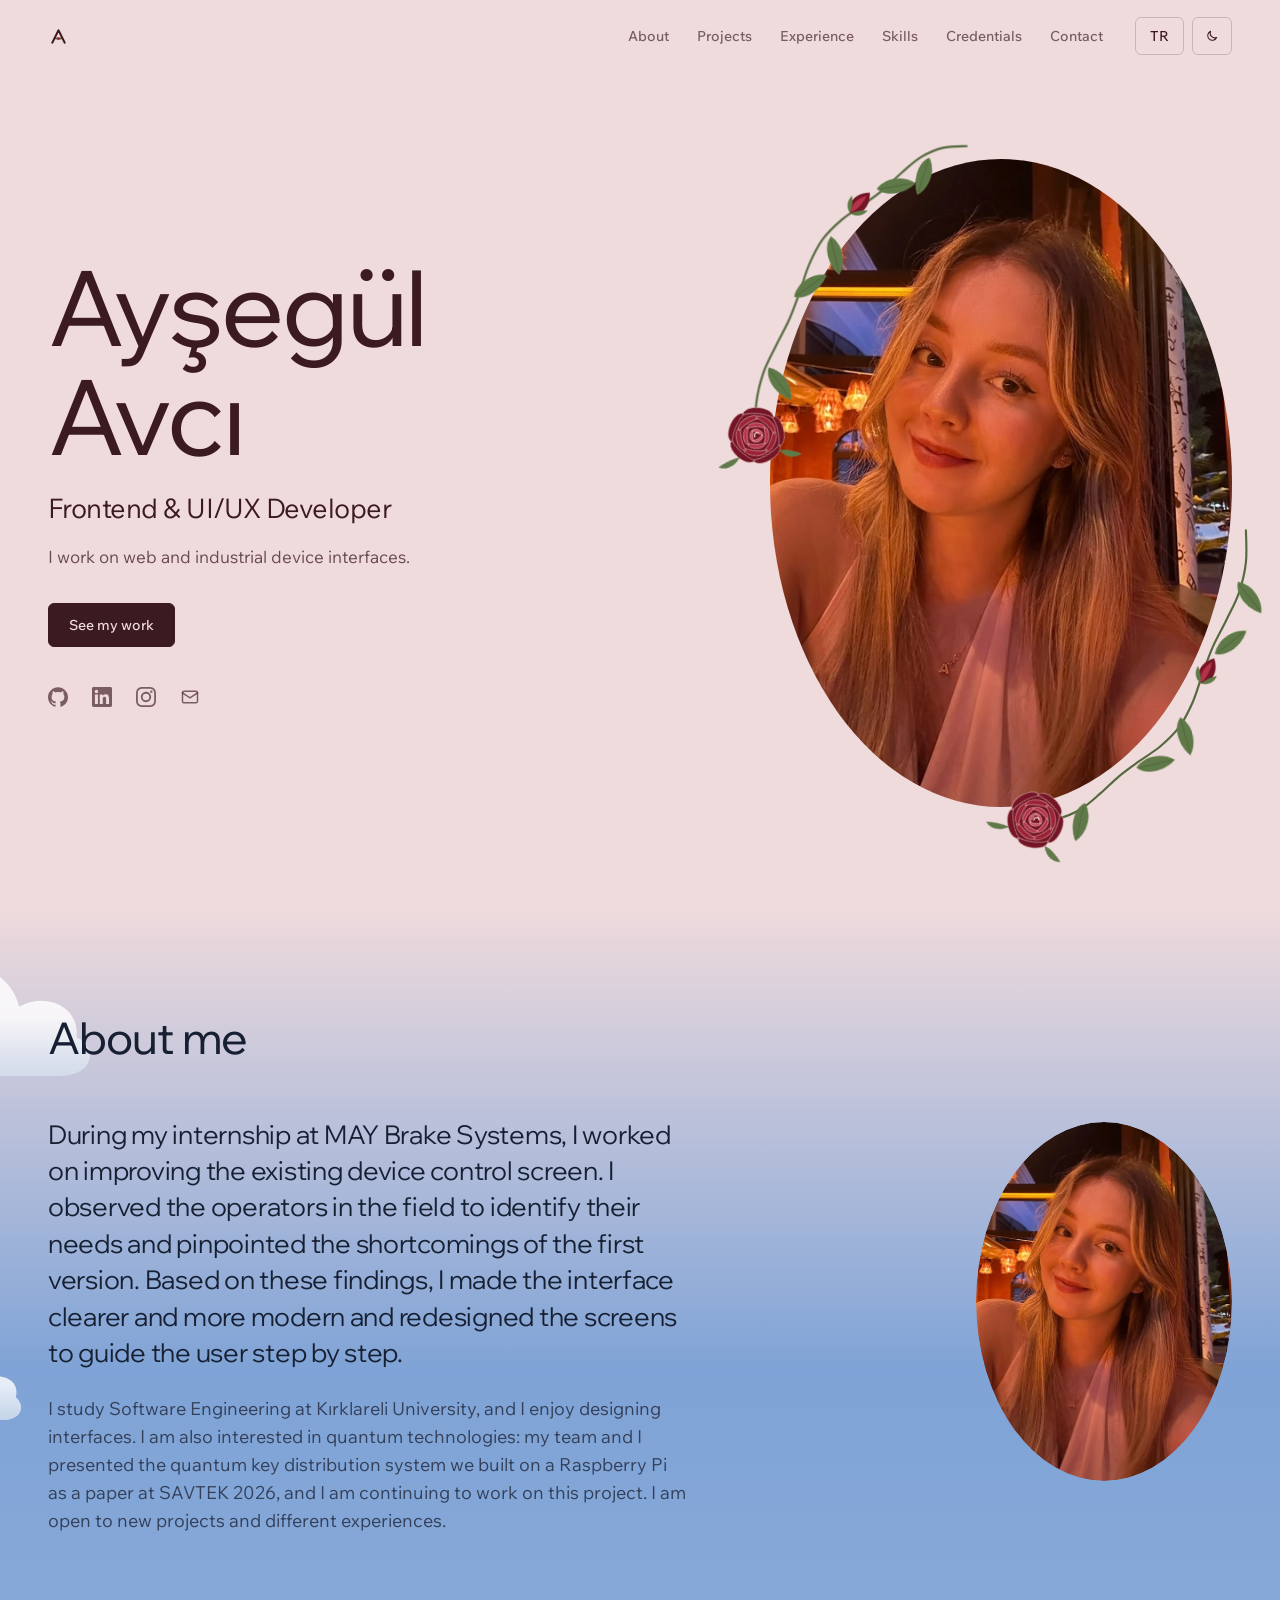
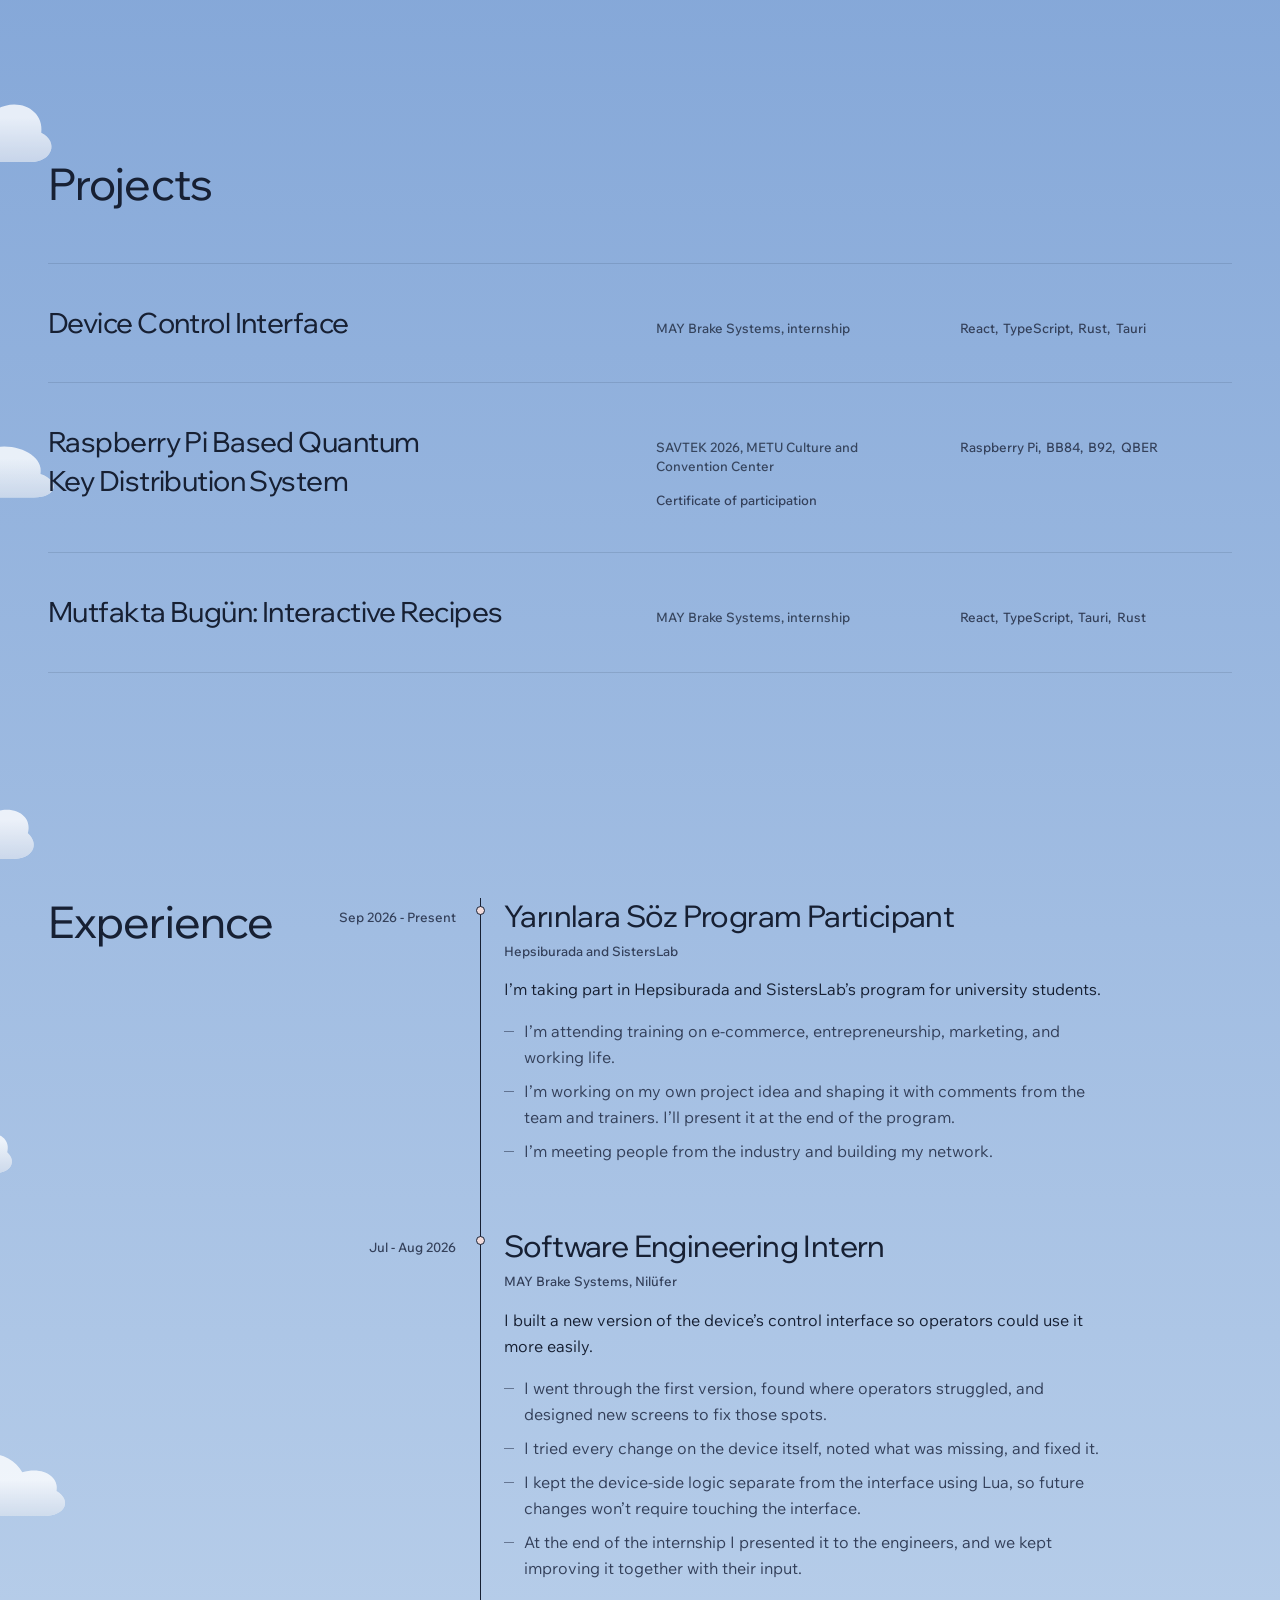
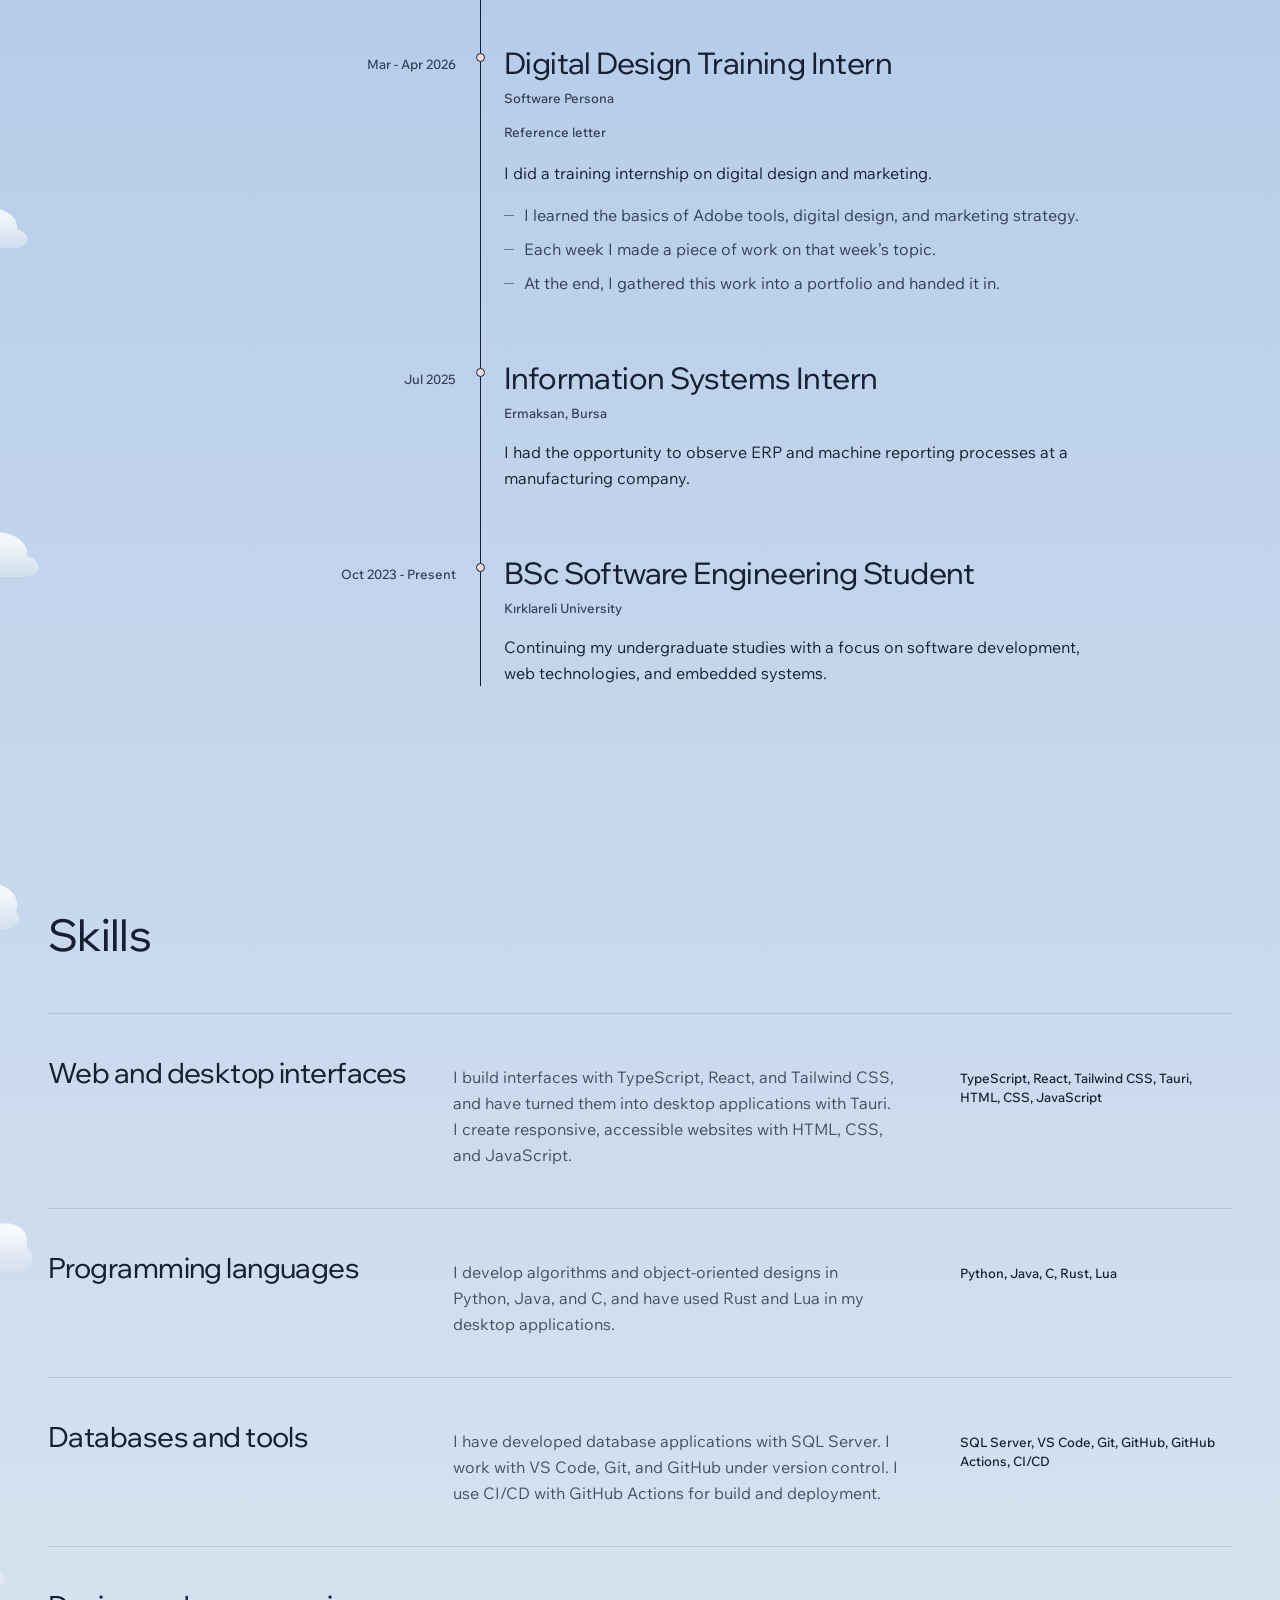
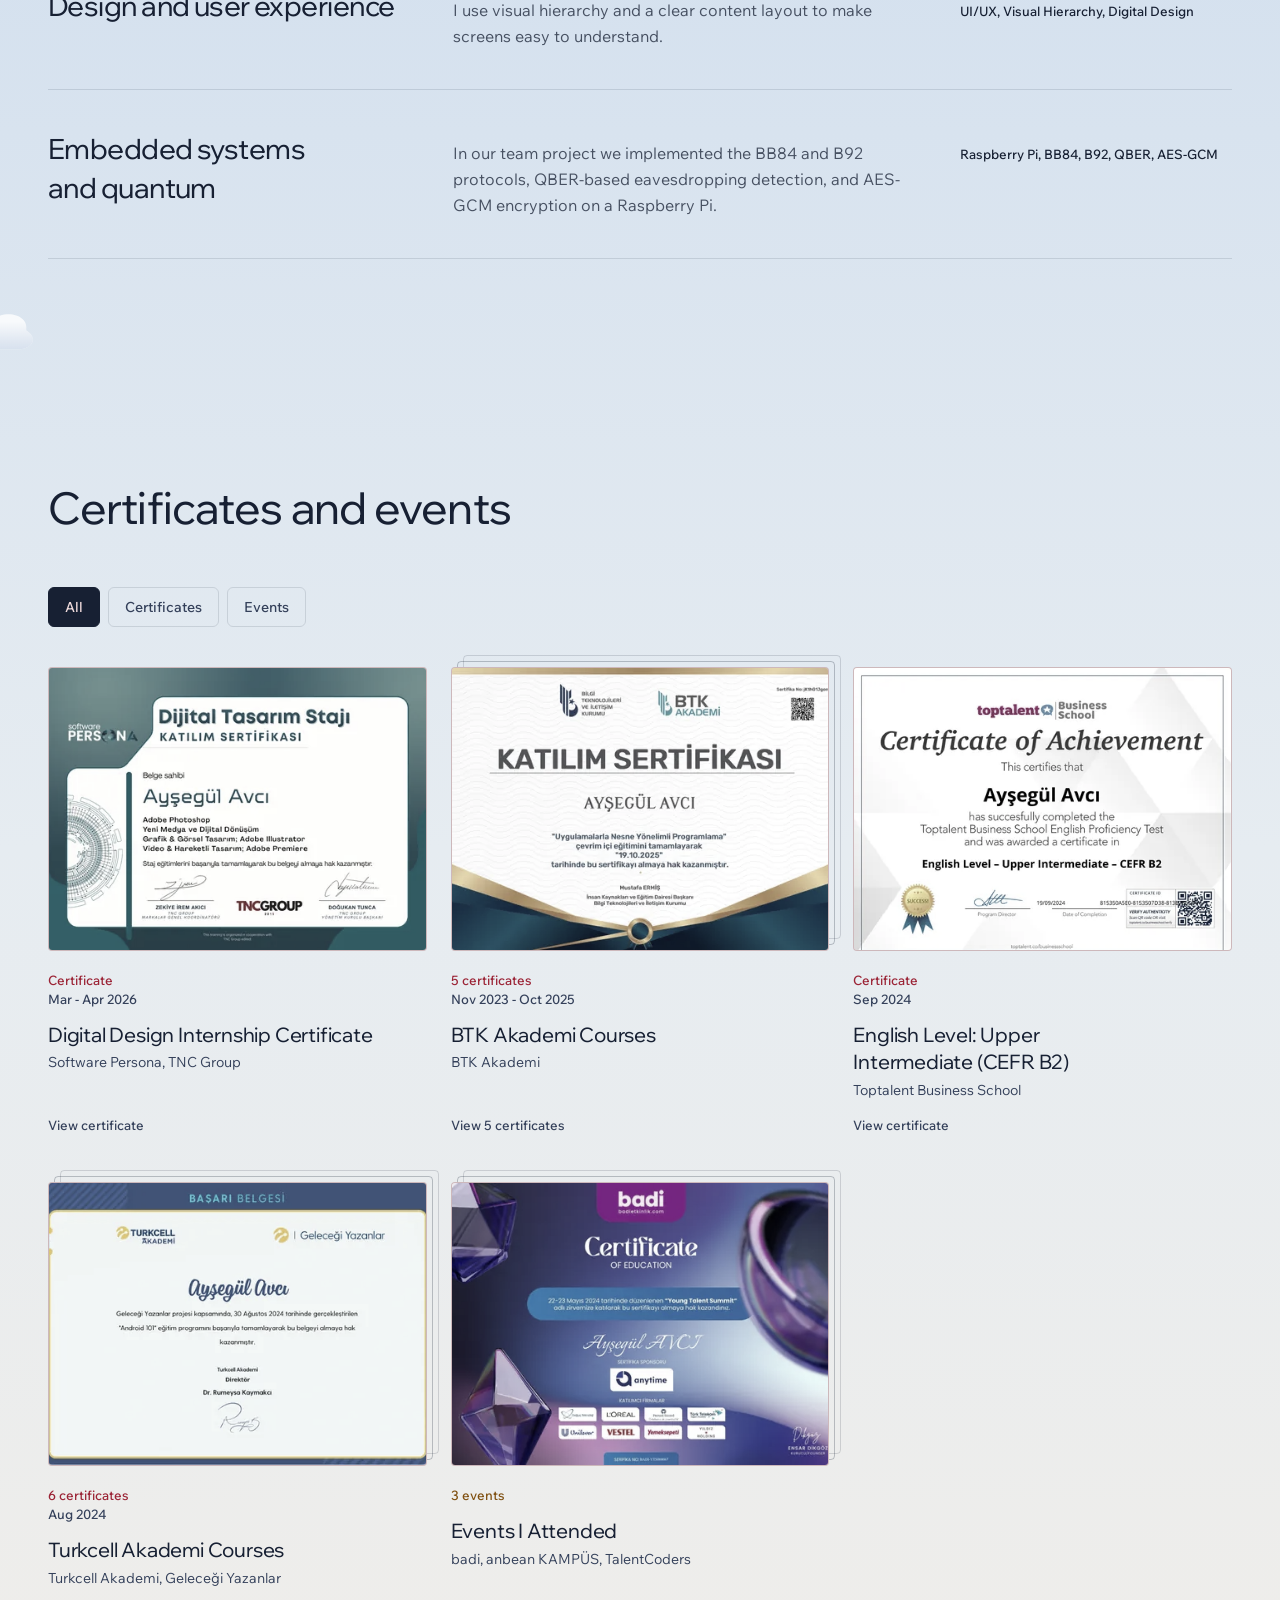
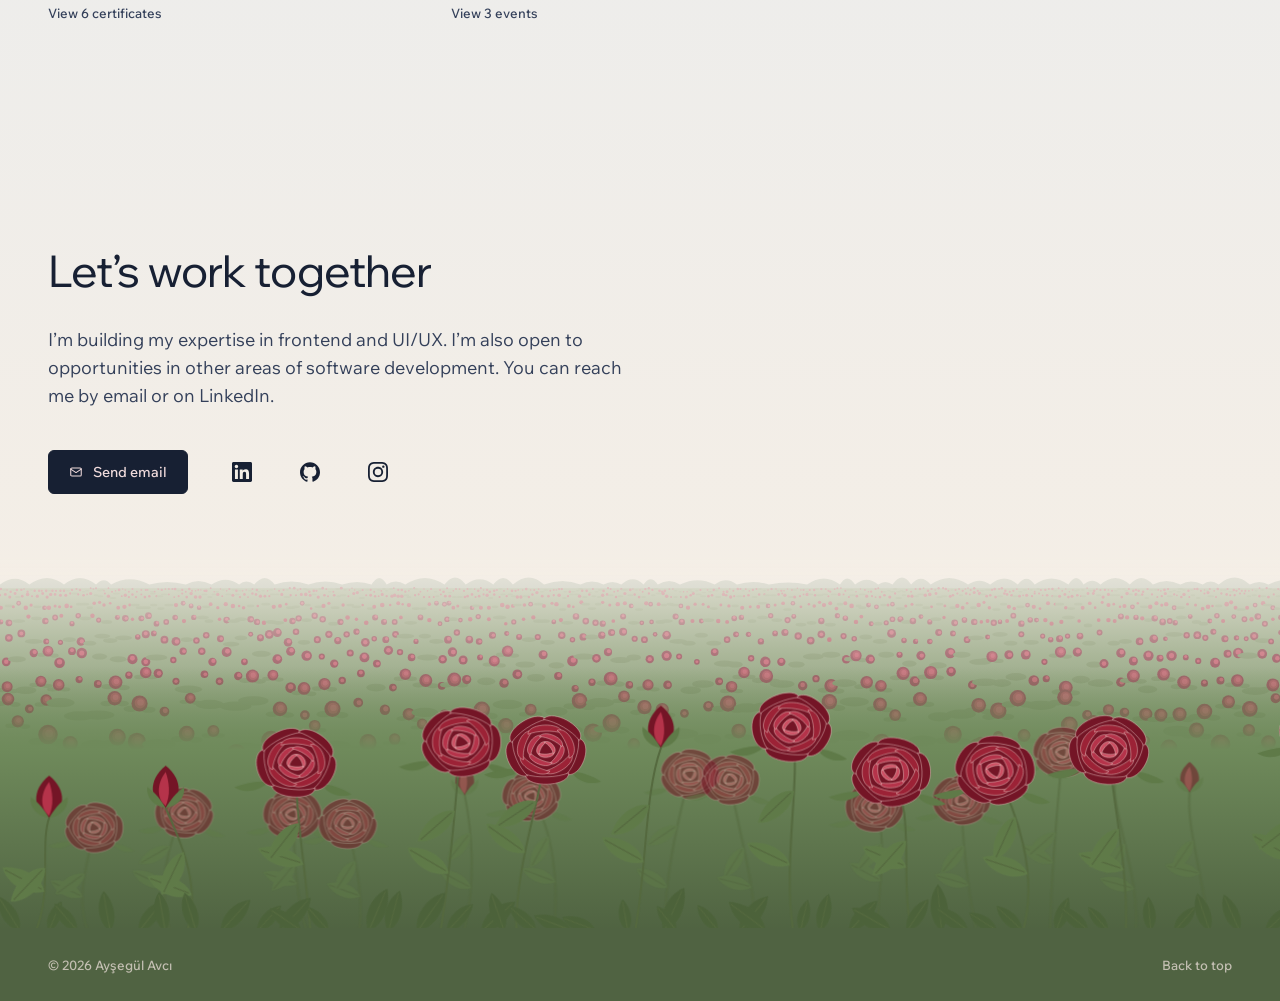
==== commit e1c76297: "Yayın: 17.11.2026 01:38 (kaynak bdb745f, main)" ====
--- a/en/index.html
+++ b/en/index.html
@@ -14,4 +14,4 @@
       "affiliation": { "@type": "CollegeOrUniversity", "name": "Kırklareli University" },
       "sameAs": ["https://www.linkedin.com/in/aysegulavci/", "https://github.com/avciaysegul", "https://www.instagram.com/ayseguul.avci/"]
     }
-  } </script> <link rel="alternate" hreflang="tr" href="https://avciaysegul.github.io/"> <link rel="alternate" hreflang="en" href="https://avciaysegul.github.io/en/"> <link rel="alternate" hreflang="x-default" href="https://avciaysegul.github.io/"> <link rel="icon" type="image/svg+xml" href="/assets/logo/favicon.svg?v=54672d47d8"> <link rel="preload" href="/assets/fonts/wix-madefor-text-latin.woff2" as="font" type="font/woff2" crossorigin> <link rel="preload" href="/assets/fonts/wix-madefor-display-latin.woff2" as="font" type="font/woff2" crossorigin> <link rel="preload" href="/assets/fonts/wix-madefor-text-latin-ext.woff2" as="font" type="font/woff2" crossorigin> <link rel="preload" href="/assets/fonts/wix-madefor-display-latin-ext.woff2" as="font" type="font/woff2" crossorigin> <link rel="stylesheet" href="/assets/css/main.css?v=2670424d67"> <script type="module" src="/assets/js/main.js?v=7b07bd082f"></script> </head> <body> <a class="btn btn-primary fixed top-3 left-3 z-50 -translate-y-24 focus:translate-y-0" href="#main">Skip to main content</a> <header class="site-header sticky top-0 z-40 border-b border-transparent bg-bg transition-colors duration-500" data-header> <nav class="page flex h-18 items-center justify-between gap-6" aria-label="Primary navigation"> <a class="flex items-center gap-2.5 no-underline" data-home-link href="/en/#top" aria-label="Ayşegül Avcı home"> <svg class="size-[21px] shrink-0" viewBox="0 0 64 64" aria-hidden="true" focusable="false" data-logo-header> <path fill="var(--rose-stem)" d="M19.33 38.33Q25.67 32.33 32 38.33Q25.67 44.33 19.33 38.33ZM44.67 38.33Q38.33 32.33 32 38.33Q38.33 44.33 44.67 38.33Z"/><path d="M13 51L32 13L51 51" fill="none" stroke="currentColor" stroke-width="6" stroke-linecap="round" stroke-linejoin="round"/><circle cx="32" cy="38.33" r="4.66" fill="var(--accent)"/> </svg> <span class="font-display text-xl font-medium tracking-[-.01em]" data-brand data-brand-dock>Ayşegül Avcı</span> </a> <button class="btn px-3 lg:hidden" type="button" data-menu-toggle aria-controls="site-menu" aria-expanded="false" aria-label="Open menu" data-label-open="Open menu" data-label-close="Close menu"> <span data-icon-open><svg class="size-4" viewBox="0 0 24 24" fill="none" stroke="currentColor" stroke-width="1.8" stroke-linecap="round" stroke-linejoin="round" aria-hidden="true" focusable="false"><path d="M4 7h16M4 12h16M4 17h16"/></svg> </span> <span data-icon-close hidden><svg class="size-4" viewBox="0 0 24 24" fill="none" stroke="currentColor" stroke-width="1.8" stroke-linecap="round" stroke-linejoin="round" aria-hidden="true" focusable="false"><path d="M6 6l12 12M18 6 6 18"/></svg> </span> </button> <div id="site-menu" data-menu class="absolute inset-x-0 top-full hidden flex-col gap-6 border-b border-line bg-bg px-5 py-8 data-[open=true]:flex sm:px-8 lg:static lg:flex lg:flex-row lg:items-center lg:gap-8 lg:border-0 lg:bg-transparent lg:p-0"> <ul class="relative flex flex-col gap-1 lg:flex-row lg:gap-7" data-nav-list> <li><a class="nav-link relative block py-2 text-sm font-medium text-muted no-underline hover:text-text lg:py-1" href="/en/#about" data-nav="about">About</a></li> <li><a class="nav-link relative block py-2 text-sm font-medium text-muted no-underline hover:text-text lg:py-1" href="/en/#projects" data-nav="projects">Projects</a></li> <li><a class="nav-link relative block py-2 text-sm font-medium text-muted no-underline hover:text-text lg:py-1" href="/en/#experience" data-nav="experience">Experience</a></li> <li><a class="nav-link relative block py-2 text-sm font-medium text-muted no-underline hover:text-text lg:py-1" href="/en/#skills" data-nav="skills">Skills</a></li> <li><a class="nav-link relative block py-2 text-sm font-medium text-muted no-underline hover:text-text lg:py-1" href="/en/#credentials" data-nav="credentials">Credentials</a></li> <li><a class="nav-link relative block py-2 text-sm font-medium text-muted no-underline hover:text-text lg:py-1" href="/en/#contact" data-nav="contact">Contact</a></li> </ul> <div class="flex gap-2"> <a class="btn min-h-9 px-3.5" href="/" hreflang="tr" lang="tr" aria-label="TR, Türkçeye geç">TR</a> <button class="btn min-h-9 px-3" type="button" data-theme-toggle aria-pressed="false" data-label-light="Switch to light theme" data-label-dark="Switch to dark theme" aria-label="Switch to light theme"> <span class="hidden dark:inline"><svg class="size-3.5" viewBox="0 0 24 24" fill="none" stroke="currentColor" stroke-width="1.8" stroke-linecap="round" stroke-linejoin="round" aria-hidden="true" focusable="false"><circle cx="12" cy="12" r="4"/><path d="M12 2v2M12 20v2M4.9 4.9l1.4 1.4M17.7 17.7l1.4 1.4M2 12h2M20 12h2M4.9 19.1l1.4-1.4M17.7 6.3l1.4-1.4"/></svg> </span> <span class="dark:hidden"><svg class="size-3.5" viewBox="0 0 24 24" fill="none" stroke="currentColor" stroke-width="1.8" stroke-linecap="round" stroke-linejoin="round" aria-hidden="true" focusable="false"><path d="M20 14.5A8 8 0 0 1 9.5 4a8 8 0 1 0 10.5 10.5Z"/></svg> </span> </button> </div> </div> </nav> </header> <main id="main"> <section id="top" class="hero-cover" data-hero-section> <div class="hero-door" data-photo-home> <button class="hero-flip" type="button" aria-pressed="false" aria-label="Flip the photo" data-photo-flip> <span class="hero-card"> <span class="hero-face"><img src="/assets/hero-aksam.webp" srcset="/assets/hero-aksam-520.webp 520w, /assets/hero-aksam.webp 970w" sizes="(width < 48rem) min(78vw, 21rem), min(51svh, 41vw, 36rem)" alt="Ayşegül Avcı at a restaurant under evening lights" width="970" height="1360" fetchpriority="high"></span> <span class="hero-face hero-face-back"><img data-src="/assets/hero-ev.webp" data-srcset="/assets/hero-ev-520.webp 520w, /assets/hero-ev.webp 1020w" sizes="(width < 48rem) min(78vw, 21rem), min(51svh, 41vw, 36rem)" alt="Ayşegül Avcı in a photo taken at home" width="1020" height="1430" fetchpriority="low" decoding="async"></span> </span> </button> <svg class="hero-rose" viewBox="0 0 970 1360" aria-hidden="true" focusable="false"> <g class="rv-vine"><path class="rv-stem" pathLength="1" style="--d:0.95s" d="M557.2 1387.1C565.4 1386.5 590.4 1387.5 606.3 1383.7C622.3 1379.9 638.2 1373.0 652.8 1364.2C667.4 1355.4 680.6 1342.5 694.0 1331.0C707.4 1319.4 719.5 1306.3 733.0 1295.1C746.5 1283.9 760.5 1274.2 774.9 1263.8C789.3 1253.4 805.4 1244.5 819.4 1232.6C833.4 1220.6 847.7 1207.5 859.1 1191.9C870.4 1176.3 879.4 1157.6 887.6 1139.0C895.7 1120.4 900.9 1099.5 907.9 1080.2C915.0 1060.8 921.5 1041.7 929.8 1023.0C938.1 1004.3 948.5 986.7 957.6 967.9C966.7 949.0 977.5 930.2 984.4 909.9C991.3 889.6 996.5 867.9 998.9 846.2C1001.3 824.4 998.9 790.5 998.9 779.4"/> <g transform="translate(981.6 887.3) rotate(62.4) scale(1.7)"><g class="rv-pop rv-leafg" style="--d:3.04s"><g class="rv-sway" style="--s:2.16s"><path class="rv-leaf" d="M0 0C10-14 32-18 48-8 34 6 12 10 0 0Z"/><path class="rv-vein" d="M4 0C18-3 30-5 44-8"/></g></g></g> <g transform="translate(933.6 1039.2) rotate(332.9) scale(1.7)"><g class="rv-pop rv-leafg" style="--d:2.64s"><g class="rv-sway" style="--s:1.49s"><path class="rv-leaf" d="M0 0C10-14 32-18 48-8 34 6 12 10 0 0Z"/><path class="rv-vein" d="M4 0C18-3 30-5 44-8"/></g></g></g> <g transform="translate(861.3 1171.7) rotate(84.6) scale(1.7)"><g class="rv-pop rv-leafg" style="--d:2.24s"><g class="rv-sway" style="--s:0.81s"><path class="rv-leaf" d="M0 0C10-14 32-18 48-8 34 6 12 10 0 0Z"/><path class="rv-vein" d="M4 0C18-3 30-5 44-8"/></g></g></g> <g transform="translate(768.9 1277.7) rotate(358.0) scale(1.7)"><g class="rv-pop rv-leafg" style="--d:1.85s"><g class="rv-sway" style="--s:0.14s"><path class="rv-leaf" d="M0 0C10-14 32-18 48-8 34 6 12 10 0 0Z"/><path class="rv-vein" d="M4 0C18-3 30-5 44-8"/></g></g></g> <g transform="translate(661.1 1351.6) rotate(113.6) scale(1.7)"><g class="rv-pop rv-leafg" style="--d:1.45s"><g class="rv-sway" style="--s:2.47s"><path class="rv-leaf" d="M0 0C10-14 32-18 48-8 34 6 12 10 0 0Z"/><path class="rv-vein" d="M4 0C18-3 30-5 44-8"/></g></g></g> <g transform="translate(904.2 1100.9) rotate(27.9) scale(1.5)"><g class="rv-pop rv-budg" style="--d:2.46s"><g class="rv-sway" style="--s:1.19s"><path class="rv-p1" d="M0 0C-13-7-15-26 0-40 15-26 13-7 0 0Z"/><path class="rv-p3" d="M0-2C-7-8-8-22 0-34 3-24 4-12 0-2Z"/><path class="rv-sepalf" d="M0 0C-10-2-16-10-15-20-8-14-4-8 0 0ZM0 0C10-2 16-10 15-20 8-14 4-8 0 0Z"/></g></g></g> <g transform="translate(557.2 1387.1) rotate(25.4) scale(1.7)"><g class="rv-pop rv-bloomg" style="--d:0.60s"><g class="rv-sway" style="--s:1.02s"><circle class="rv-p1" r="31"/><path class="rv-p1 rv-edge" transform="translate(24.0 0.0) rotate(90.0)" d="M-19 0C-19 -14.4 19 -14.4 19 0C8.6 -4.5 -8.6 -4.5 -19 0Z"/><path class="rv-p1 rv-edge" transform="translate(7.4 22.8) rotate(162.0)" d="M-19 0C-19 -14.4 19 -14.4 19 0C8.6 -4.5 -8.6 -4.5 -19 0Z"/><path class="rv-p1 rv-edge" transform="translate(-19.4 14.1) rotate(234.0)" d="M-19 0C-19 -14.4 19 -14.4 19 0C8.6 -4.5 -8.6 -4.5 -19 0Z"/><path class="rv-p1 rv-edge" transform="translate(-19.4 -14.1) rotate(306.0)" d="M-19 0C-19 -14.4 19 -14.4 19 0C8.6 -4.5 -8.6 -4.5 -19 0Z"/><path class="rv-p1 rv-edge" transform="translate(7.4 -22.8) rotate(378.0)" d="M-19 0C-19 -14.4 19 -14.4 19 0C8.6 -4.5 -8.6 -4.5 -19 0Z"/><path class="rv-p2 rv-edge" transform="translate(12.9 9.4) rotate(126.0)" d="M-15 0C-15 -11.7 15 -11.7 15 0C6.8 -3.6 -6.8 -3.6 -15 0Z"/><path class="rv-p2 rv-edge" transform="translate(-4.9 15.2) rotate(198.0)" d="M-15 0C-15 -11.7 15 -11.7 15 0C6.8 -3.6 -6.8 -3.6 -15 0Z"/><path class="rv-p2 rv-edge" transform="translate(-16.0 0.0) rotate(270.0)" d="M-15 0C-15 -11.7 15 -11.7 15 0C6.8 -3.6 -6.8 -3.6 -15 0Z"/><path class="rv-p2 rv-edge" transform="translate(-4.9 -15.2) rotate(342.0)" d="M-15 0C-15 -11.7 15 -11.7 15 0C6.8 -3.6 -6.8 -3.6 -15 0Z"/><path class="rv-p2 rv-edge" transform="translate(12.9 -9.4) rotate(414.0)" d="M-15 0C-15 -11.7 15 -11.7 15 0C6.8 -3.6 -6.8 -3.6 -15 0Z"/><path class="rv-p3 rv-edge" transform="translate(8.8 1.9) rotate(102.0)" d="M-11 0C-11 -9.0 11 -9.0 11 0C5.0 -2.8 -5.0 -2.8 -11 0Z"/><path class="rv-p3 rv-edge" transform="translate(-1.9 8.8) rotate(192.0)" d="M-11 0C-11 -9.0 11 -9.0 11 0C5.0 -2.8 -5.0 -2.8 -11 0Z"/><path class="rv-p3 rv-edge" transform="translate(-8.8 -1.9) rotate(282.0)" d="M-11 0C-11 -9.0 11 -9.0 11 0C5.0 -2.8 -5.0 -2.8 -11 0Z"/><path class="rv-p3 rv-edge" transform="translate(1.9 -8.8) rotate(372.0)" d="M-11 0C-11 -9.0 11 -9.0 11 0C5.0 -2.8 -5.0 -2.8 -11 0Z"/><path class="rv-p4 rv-edge" transform="translate(1.0 2.8) rotate(160.0)" d="M-7 0C-7 -6.3 7 -6.3 7 0C3.1 -2.0 -3.1 -2.0 -7 0Z"/><path class="rv-p4 rv-edge" transform="translate(-3.0 -0.5) rotate(280.0)" d="M-7 0C-7 -6.3 7 -6.3 7 0C3.1 -2.0 -3.1 -2.0 -7 0Z"/><path class="rv-p4 rv-edge" transform="translate(1.9 -2.3) rotate(400.0)" d="M-7 0C-7 -6.3 7 -6.3 7 0C3.1 -2.0 -3.1 -2.0 -7 0Z"/><path class="rv-curl" d="M-2 1C-3-3 2-5 4-2"/><path class="rv-sepalf" d="M-26 22C-34 32-46 34-54 28-44 24-34 21-26 22ZM24 24C30 35 42 38 50 34 42 28 32 24 24 24Z"/></g></g></g></g> <g class="rv-vine"><path class="rv-stem" pathLength="1" style="--d:1.25s" d="M-28.9 580.6C-28.9 569.5 -31.3 535.6 -28.9 513.8C-26.5 492.1 -21.3 470.4 -14.4 450.1C-7.5 429.8 3.3 411.0 12.4 392.1C21.5 373.3 31.9 355.7 40.2 337.0C48.5 318.3 55.0 299.2 62.1 279.8C69.1 260.5 74.3 239.6 82.4 221.0C90.6 202.4 99.6 183.7 110.9 168.1C122.3 152.5 136.6 139.4 150.6 127.4C164.6 115.5 180.7 106.6 195.1 96.2C209.5 85.8 223.5 76.1 237.0 64.9C250.5 53.7 262.6 40.6 276.0 29.0C289.4 17.5 302.6 4.6 317.2 -4.2C331.8 -13.0 347.7 -19.9 363.7 -23.7C379.6 -27.5 404.6 -26.5 412.8 -27.1"/> <g transform="translate(334.3 -3.2) rotate(117.3) scale(1.7)"><g class="rv-pop rv-leafg" style="--d:3.34s"><g class="rv-sway" style="--s:2.67s"><path class="rv-leaf" d="M0 0C10-14 32-18 48-8 34 6 12 10 0 0Z"/><path class="rv-vein" d="M4 0C18-3 30-5 44-8"/></g></g></g> <g transform="translate(223.9 62.9) rotate(1.3) scale(1.7)"><g class="rv-pop rv-leafg" style="--d:2.94s"><g class="rv-sway" style="--s:2.00s"><path class="rv-leaf" d="M0 0C10-14 32-18 48-8 34 6 12 10 0 0Z"/><path class="rv-vein" d="M4 0C18-3 30-5 44-8"/></g></g></g> <g transform="translate(127.6 162.3) rotate(87.4) scale(1.7)"><g class="rv-pop rv-leafg" style="--d:2.54s"><g class="rv-sway" style="--s:1.32s"><path class="rv-leaf" d="M0 0C10-14 32-18 48-8 34 6 12 10 0 0Z"/><path class="rv-vein" d="M4 0C18-3 30-5 44-8"/></g></g></g> <g transform="translate(50.5 289.5) rotate(-24.6) scale(1.7)"><g class="rv-pop rv-leafg" style="--d:2.15s"><g class="rv-sway" style="--s:0.65s"><path class="rv-leaf" d="M0 0C10-14 32-18 48-8 34 6 12 10 0 0Z"/><path class="rv-vein" d="M4 0C18-3 30-5 44-8"/></g></g></g> <g transform="translate(-3.2 437.7) rotate(64.7) scale(1.7)"><g class="rv-pop rv-leafg" style="--d:1.75s"><g class="rv-sway" style="--s:2.98s"><path class="rv-leaf" d="M0 0C10-14 32-18 48-8 34 6 12 10 0 0Z"/><path class="rv-vein" d="M4 0C18-3 30-5 44-8"/></g></g></g> <g transform="translate(168.3 114.3) rotate(-316.7) scale(1.5)"><g class="rv-pop rv-budg" style="--d:2.72s"><g class="rv-sway" style="--s:1.62s"><path class="rv-p1" d="M0 0C-13-7-15-26 0-40 15-26 13-7 0 0Z"/><path class="rv-p3" d="M0-2C-7-8-8-22 0-34 3-24 4-12 0-2Z"/><path class="rv-sepalf" d="M0 0C-10-2-16-10-15-20-8-14-4-8 0 0ZM0 0C10-2 16-10 15-20 8-14 4-8 0 0Z"/></g></g></g> <g transform="translate(-28.9 580.6) rotate(-12.6) scale(1.7)"><g class="rv-pop rv-bloomg" style="--d:0.90s"><g class="rv-sway" style="--s:1.53s"><circle class="rv-p1" r="31"/><path class="rv-p1 rv-edge" transform="translate(24.0 0.0) rotate(90.0)" d="M-19 0C-19 -14.4 19 -14.4 19 0C8.6 -4.5 -8.6 -4.5 -19 0Z"/><path class="rv-p1 rv-edge" transform="translate(7.4 22.8) rotate(162.0)" d="M-19 0C-19 -14.4 19 -14.4 19 0C8.6 -4.5 -8.6 -4.5 -19 0Z"/><path class="rv-p1 rv-edge" transform="translate(-19.4 14.1) rotate(234.0)" d="M-19 0C-19 -14.4 19 -14.4 19 0C8.6 -4.5 -8.6 -4.5 -19 0Z"/><path class="rv-p1 rv-edge" transform="translate(-19.4 -14.1) rotate(306.0)" d="M-19 0C-19 -14.4 19 -14.4 19 0C8.6 -4.5 -8.6 -4.5 -19 0Z"/><path class="rv-p1 rv-edge" transform="translate(7.4 -22.8) rotate(378.0)" d="M-19 0C-19 -14.4 19 -14.4 19 0C8.6 -4.5 -8.6 -4.5 -19 0Z"/><path class="rv-p2 rv-edge" transform="translate(12.9 9.4) rotate(126.0)" d="M-15 0C-15 -11.7 15 -11.7 15 0C6.8 -3.6 -6.8 -3.6 -15 0Z"/><path class="rv-p2 rv-edge" transform="translate(-4.9 15.2) rotate(198.0)" d="M-15 0C-15 -11.7 15 -11.7 15 0C6.8 -3.6 -6.8 -3.6 -15 0Z"/><path class="rv-p2 rv-edge" transform="translate(-16.0 0.0) rotate(270.0)" d="M-15 0C-15 -11.7 15 -11.7 15 0C6.8 -3.6 -6.8 -3.6 -15 0Z"/><path class="rv-p2 rv-edge" transform="translate(-4.9 -15.2) rotate(342.0)" d="M-15 0C-15 -11.7 15 -11.7 15 0C6.8 -3.6 -6.8 -3.6 -15 0Z"/><path class="rv-p2 rv-edge" transform="translate(12.9 -9.4) rotate(414.0)" d="M-15 0C-15 -11.7 15 -11.7 15 0C6.8 -3.6 -6.8 -3.6 -15 0Z"/><path class="rv-p3 rv-edge" transform="translate(8.8 1.9) rotate(102.0)" d="M-11 0C-11 -9.0 11 -9.0 11 0C5.0 -2.8 -5.0 -2.8 -11 0Z"/><path class="rv-p3 rv-edge" transform="translate(-1.9 8.8) rotate(192.0)" d="M-11 0C-11 -9.0 11 -9.0 11 0C5.0 -2.8 -5.0 -2.8 -11 0Z"/><path class="rv-p3 rv-edge" transform="translate(-8.8 -1.9) rotate(282.0)" d="M-11 0C-11 -9.0 11 -9.0 11 0C5.0 -2.8 -5.0 -2.8 -11 0Z"/><path class="rv-p3 rv-edge" transform="translate(1.9 -8.8) rotate(372.0)" d="M-11 0C-11 -9.0 11 -9.0 11 0C5.0 -2.8 -5.0 -2.8 -11 0Z"/><path class="rv-p4 rv-edge" transform="translate(1.0 2.8) rotate(160.0)" d="M-7 0C-7 -6.3 7 -6.3 7 0C3.1 -2.0 -3.1 -2.0 -7 0Z"/><path class="rv-p4 rv-edge" transform="translate(-3.0 -0.5) rotate(280.0)" d="M-7 0C-7 -6.3 7 -6.3 7 0C3.1 -2.0 -3.1 -2.0 -7 0Z"/><path class="rv-p4 rv-edge" transform="translate(1.9 -2.3) rotate(400.0)" d="M-7 0C-7 -6.3 7 -6.3 7 0C3.1 -2.0 -3.1 -2.0 -7 0Z"/><path class="rv-curl" d="M-2 1C-3-3 2-5 4-2"/><path class="rv-sepalf" d="M-26 22C-34 32-46 34-54 28-44 24-34 21-26 22ZM24 24C30 35 42 38 50 34 42 28 32 24 24 24Z"/></g></g></g></g> </svg> </div> <div class="page hero-cover-text"> <h1 class="hero-cover-name" data-hero-name data-assemble aria-label="Ayşegül Avcı"><span class="line"><span>Ayşegül</span></span> <span class="line"><span class="hero-red">Avcı</span></span></h1> <p class="hero-cover-role">Frontend & UI/UX Developer</p> <p class="hero-cover-intro">I work on web and industrial device interfaces.</p> <a class="btn hero-cover-cta" href="#projects">See my work</a> <ul class="hero-cover-links" aria-label="Contact links"> <li><a class="brand-hover inline-flex items-center" href="https://github.com/avciaysegul" target="_blank" rel="noopener noreferrer" aria-label="GitHub" title="GitHub"><svg class="size-5 shrink-0" viewBox="0 0 24 24" fill="none" stroke="currentColor" stroke-width="1.8" stroke-linecap="round" stroke-linejoin="round" aria-hidden="true" focusable="false"><path fill="currentColor" stroke="none" d="M12 .297c-6.63 0-12 5.373-12 12 0 5.303 3.438 9.8 8.205 11.385.6.113.82-.258.82-.577 0-.285-.01-1.04-.015-2.04-3.338.724-4.042-1.61-4.042-1.61C4.422 18.07 3.633 17.7 3.633 17.7c-1.087-.744.084-.729.084-.729 1.205.084 1.838 1.236 1.838 1.236 1.07 1.835 2.809 1.305 3.495.998.108-.776.417-1.305.76-1.605-2.665-.3-5.466-1.332-5.466-5.93 0-1.31.465-2.38 1.235-3.22-.135-.303-.54-1.523.105-3.176 0 0 1.005-.322 3.3 1.23.96-.267 1.98-.399 3-.405 1.02.006 2.04.138 3 .405 2.28-1.552 3.285-1.23 3.285-1.23.645 1.653.24 2.873.12 3.176.765.84 1.23 1.91 1.23 3.22 0 4.61-2.805 5.625-5.475 5.92.42.36.81 1.096.81 2.22 0 1.606-.015 2.896-.015 3.286 0 .315.21.69.825.57C20.565 22.092 24 17.592 24 12.297c0-6.627-5.373-12-12-12"/></svg> </a></li> <li><a class="brand-hover inline-flex items-center" style="--brand:#0a66c2" href="https://www.linkedin.com/in/aysegulavci/" target="_blank" rel="noopener noreferrer" aria-label="LinkedIn" title="LinkedIn"><svg class="size-5 shrink-0" viewBox="0 0 24 24" fill="none" stroke="currentColor" stroke-width="1.8" stroke-linecap="round" stroke-linejoin="round" aria-hidden="true" focusable="false"><path fill="currentColor" stroke="none" d="M20.447 20.452h-3.554v-5.569c0-1.328-.027-3.037-1.852-3.037-1.853 0-2.136 1.445-2.136 2.939v5.667H9.351V9h3.414v1.561h.046c.477-.9 1.637-1.85 3.37-1.85 3.601 0 4.267 2.37 4.267 5.455v6.286zM5.337 7.433c-1.144 0-2.063-.926-2.063-2.065 0-1.138.92-2.063 2.063-2.063 1.14 0 2.064.925 2.064 2.063 0 1.139-.925 2.065-2.064 2.065zm1.782 13.019H3.555V9h3.564v11.452zM22.225 0H1.771C.792 0 0 .774 0 1.729v20.542C0 23.227.792 24 1.771 24h20.451C23.2 24 24 23.227 24 22.271V1.729C24 .774 23.2 0 22.222 0h.003z"/></svg> </a></li> <li><a class="brand-hover inline-flex items-center" style="--brand:#e4405f" href="https://www.instagram.com/ayseguul.avci/" target="_blank" rel="noopener noreferrer" aria-label="Instagram" title="Instagram"><svg class="size-5 shrink-0" viewBox="0 0 24 24" fill="none" stroke="currentColor" stroke-width="1.8" stroke-linecap="round" stroke-linejoin="round" aria-hidden="true" focusable="false"><path fill="currentColor" stroke="none" d="M7.0301.084c-1.2768.0602-2.1487.264-2.911.5634-.7888.3075-1.4575.72-2.1228 1.3877-.6652.6677-1.075 1.3368-1.3802 2.127-.2954.7638-.4956 1.6365-.552 2.914-.0564 1.2775-.0689 1.6882-.0626 4.947.0062 3.2586.0206 3.6671.0825 4.9473.061 1.2765.264 2.1482.5635 2.9107.308.7889.72 1.4573 1.388 2.1228.6679.6655 1.3365 1.0743 2.1285 1.38.7632.295 1.6361.4961 2.9134.552 1.2773.056 1.6884.069 4.9462.0627 3.2578-.0062 3.668-.0207 4.9478-.0814 1.28-.0607 2.147-.2652 2.9098-.5633.7889-.3086 1.4578-.72 2.1228-1.3881.665-.6682 1.0745-1.3378 1.3795-2.1284.2957-.7632.4966-1.636.552-2.9124.056-1.2809.0692-1.6898.063-4.948-.0063-3.2583-.021-3.6668-.0817-4.9465-.0607-1.2797-.264-2.1487-.5633-2.9117-.3084-.7889-.72-1.4568-1.3876-2.1228C21.2982 1.33 20.628.9208 19.8378.6165 19.074.321 18.2017.1197 16.9244.0645 15.6471.0093 15.236-.005 11.977.0014 8.718.0076 8.31.0215 7.0301.0839m.1402 21.6932c-1.17-.0509-1.8053-.2453-2.2287-.408-.5606-.216-.96-.4771-1.3819-.895-.422-.4178-.6811-.8186-.9-1.378-.1644-.4234-.3624-1.058-.4171-2.228-.0595-1.2645-.072-1.6442-.079-4.848-.007-3.2037.0053-3.583.0607-4.848.05-1.169.2456-1.805.408-2.2282.216-.5613.4762-.96.895-1.3816.4188-.4217.8184-.6814 1.3783-.9003.423-.1651 1.0575-.3614 2.227-.4171 1.2655-.06 1.6447-.072 4.848-.079 3.2033-.007 3.5835.005 4.8495.0608 1.169.0508 1.8053.2445 2.228.408.5608.216.96.4754 1.3816.895.4217.4194.6816.8176.9005 1.3787.1653.4217.3617 1.056.4169 2.2263.0602 1.2655.0739 1.645.0796 4.848.0058 3.203-.0055 3.5834-.061 4.848-.051 1.17-.245 1.8055-.408 2.2294-.216.5604-.4763.96-.8954 1.3814-.419.4215-.8181.6811-1.3783.9-.4224.1649-1.0577.3617-2.2262.4174-1.2656.0595-1.6448.072-4.8493.079-3.2045.007-3.5825-.006-4.848-.0608M16.953 5.5864A1.44 1.44 0 1 0 18.39 4.144a1.44 1.44 0 0 0-1.437 1.4424M5.8385 12.012c.0067 3.4032 2.7706 6.1557 6.173 6.1493 3.4026-.0065 6.157-2.7701 6.1506-6.1733-.0065-3.4032-2.771-6.1565-6.174-6.1498-3.403.0067-6.156 2.771-6.1496 6.1738M8 12.0077a4 4 0 1 1 4.008 3.9921A3.9996 3.9996 0 0 1 8 12.0077"/></svg> </a></li> <li><a class="brand-hover inline-flex items-center" href="mailto:aysegulavci2025@gmail.com" aria-label="Email" title="Email"><svg class="size-5 shrink-0" viewBox="0 0 24 24" fill="none" stroke="currentColor" stroke-width="1.8" stroke-linecap="round" stroke-linejoin="round" aria-hidden="true" focusable="false"><rect x="3" y="5" width="18" height="14" rx="2"/><path d="m3 7 9 6 9-6"/></svg> </a></li> </ul> </div> </section> <div class="sky-scene" data-sky> <section id="about" class="section"> <div class="page"> <div class="mb-10 max-w-4xl sm:mb-12"> <h2 class="section-title pb-[.14em]">About me</h2> </div> <div class="about-body"> <div class="grid gap-6"> <p class="max-w-[40rem] font-display text-xl leading-[1.45] tracking-[-.01em] sm:text-[1.625rem] sm:leading-[1.4]">During my internship at MAY Brake Systems, I worked on improving the existing device control screen. I observed the operators in the field to identify their needs and pinpointed the shortcomings of the first version. Based on these findings, I made the interface clearer and more modern and redesigned the screens to guide the user step by step.</p> <p class="max-w-[40rem] text-lg text-muted">I study Software Engineering at Kırklareli University, and I enjoy designing interfaces. I am also interested in quantum technologies: my team and I presented the quantum key distribution system we built on a Raspberry Pi as a paper at SAVTEK 2026, and I am continuing to work on this project. I am open to new projects and different experiences.</p> </div> <div class="about-photo" data-photo-slot> <button class="hero-flip" type="button" aria-pressed="false" aria-label="Flip the photo" data-photo-flip> <span class="hero-card"> <span class="hero-face"><img src="/assets/hero-aksam-520.webp" alt="Ayşegül Avcı at a restaurant under evening lights" width="520" height="729" loading="lazy"></span> <span class="hero-face hero-face-back"><img data-src="/assets/hero-ev-520.webp" alt="Ayşegül Avcı in a photo taken at home" width="520" height="729" decoding="async"></span> </span> </button> </div> </div> </div> </section> <section id="projects" class="section"> <div class="page"> <div class="mb-10 max-w-4xl sm:mb-12"> <h2 class="section-title pb-[.14em]">Projects</h2> </div> <ul class="border-t border-line"> <li class="row border-b border-line"> <div class="row-body grid gap-3 py-8 sm:py-10 lg:grid-cols-12 lg:items-baseline lg:gap-8"> <h3 class="text-2xl leading-snug tracking-[-.02em] sm:text-[1.75rem] lg:col-span-6"> <a class="stretched text-left no-underline" href="/en/projects/device-control-interface.html">Device Control Interface</a> </h3> <div class="lg:col-span-3"><p class="meta opacity-75">MAY Brake Systems, internship</p> </div> <div class="flex items-center justify-between gap-4 lg:col-span-3"> <ul class="flex flex-wrap gap-y-1"><li class="tag" lang="en">React</li><li class="tag" lang="en">TypeScript</li><li class="tag" lang="en">Rust</li><li class="tag" lang="en">Tauri</li></ul> </div> </div> </li> <li class="row border-b border-line"> <div class="row-body grid gap-3 py-8 sm:py-10 lg:grid-cols-12 lg:items-baseline lg:gap-8"> <h3 class="text-2xl leading-snug tracking-[-.02em] sm:text-[1.75rem] lg:col-span-6"> <a class="stretched text-left no-underline" href="/en/projects/quantum-key-distribution.html">Raspberry Pi Based Quantum Key Distribution System</a> </h3> <div class="lg:col-span-3"><p class="meta opacity-75">SAVTEK 2026, METU Culture and Convention Center</p> <button class="meta relative z-[2] mt-0.5 -mb-2.5 inline-flex min-h-11 cursor-pointer items-center gap-1 text-left text-muted hover:text-text" type="button" data-modal-open="reference-qkd" aria-haspopup="dialog"> <span class="link-underline">Certificate of participation</span> </button> </div> <div class="flex items-center justify-between gap-4 lg:col-span-3"> <ul class="flex flex-wrap gap-y-1"><li class="tag" lang="en">Raspberry Pi</li><li class="tag" lang="en">BB84</li><li class="tag" lang="en">B92</li><li class="tag" lang="en">QBER</li></ul> </div> </div> </li> <li class="row border-b border-line"> <div class="row-body grid gap-3 py-8 sm:py-10 lg:grid-cols-12 lg:items-baseline lg:gap-8"> <h3 class="text-2xl leading-snug tracking-[-.02em] sm:text-[1.75rem] lg:col-span-6"> <button class="stretched text-left" type="button" data-modal-open="project-mutfakta-bugun" aria-haspopup="dialog">Mutfakta Bugün: Interactive Recipes</button> </h3> <div class="lg:col-span-3"><p class="meta opacity-75">MAY Brake Systems, internship</p> </div> <div class="flex items-center justify-between gap-4 lg:col-span-3"> <ul class="flex flex-wrap gap-y-1"><li class="tag" lang="en">React</li><li class="tag" lang="en">TypeScript</li><li class="tag" lang="en">Tauri</li><li class="tag" lang="en">Rust</li></ul> </div> </div> </li> </ul> <dialog id="reference-qkd" class="modal modal-wide" aria-labelledby="reference-qkd-title" data-modal> <div class="flex max-h-[inherit] flex-col"> <header class="flex items-start justify-between gap-4 border-b border-line p-6 sm:p-8"> <div><p class="meta text-accent">SAVTEK 2026</p> <h3 id="reference-qkd-title" class="mt-2 text-3xl tracking-[-.02em]">Certificate of participation</h3> </div> <button class="btn shrink-0 px-3" type="button" data-modal-close aria-label="Close"><svg class="size-4" viewBox="0 0 24 24" fill="none" stroke="currentColor" stroke-width="1.8" stroke-linecap="round" stroke-linejoin="round" aria-hidden="true" focusable="false"><path d="M6 6l12 12M18 6 6 18"/></svg> </button> </header> <div class="overflow-y-auto p-6 sm:p-8"> <img class="mx-auto w-full max-w-2xl rounded-sm border border-line bg-white" src="/assets/savtek-2026-acceptance.webp" alt="Certificate of participation: SAVTEK 2026" width="1272" height="894" loading="lazy" decoding="async"> </div> </div> </dialog> <dialog id="project-mutfakta-bugun" class="modal modal-wide" aria-labelledby="project-mutfakta-bugun-title" data-modal> <div class="flex max-h-[inherit] flex-col"> <header class="flex items-start justify-between gap-4 border-b border-line p-6 sm:p-8"> <div><p class="meta text-accent">MAY Brake Systems, internship</p> <h3 id="project-mutfakta-bugun-title" class="mt-2 text-3xl tracking-[-.02em]">Mutfakta Bugün: Interactive Recipes</h3> </div> <button class="btn shrink-0 px-3" type="button" data-modal-close aria-label="Close"><svg class="size-4" viewBox="0 0 24 24" fill="none" stroke="currentColor" stroke-width="1.8" stroke-linecap="round" stroke-linejoin="round" aria-hidden="true" focusable="false"><path d="M6 6l12 12M18 6 6 18"/></svg> </button> </header> <div class="overflow-y-auto p-6 sm:p-8"> <div class="mb-10" data-slider> <div class="aspect-[35/18] overflow-hidden rounded-sm border border-line bg-surface-2 select-none" data-slider-viewport> <ul class="flex h-full transition-transform duration-500 ease-out-expo" data-slider-track> <li class="size-full shrink-0" role="group" aria-roledescription="slide" aria-label="1 / 5" data-slide> <img class="size-full object-cover object-top" src="/assets/projects/mutfakta-bugun-home.webp" alt="Home screen: recipe search and 22 recipes" width="1400" height="720" loading="lazy" decoding="async" draggable="false"> </li> <li class="size-full shrink-0" role="group" aria-roledescription="slide" aria-label="2 / 5" data-slide> <img class="size-full object-cover object-top" src="/assets/projects/mutfakta-bugun-recipes.webp" alt="Recipe cards by category" width="1400" height="720" loading="lazy" decoding="async" draggable="false"> </li> <li class="size-full shrink-0" role="group" aria-roledescription="slide" aria-label="3 / 5" data-slide> <img class="size-full object-cover object-top" src="/assets/projects/mutfakta-bugun-question.webp" alt="The scenario asks: 2 cucumbers are needed, how many do you have?" width="1400" height="720" loading="lazy" decoding="async" draggable="false"> </li> <li class="size-full shrink-0" role="group" aria-roledescription="slide" aria-label="4 / 5" data-slide> <img class="size-full object-cover object-top" src="/assets/projects/mutfakta-bugun-step.webp" alt="A recipe step with quantities and a progress bar" width="1400" height="720" loading="lazy" decoding="async" draggable="false"> </li> <li class="size-full shrink-0" role="group" aria-roledescription="slide" aria-label="5 / 5" data-slide> <img class="size-full object-cover object-top" src="/assets/projects/mutfakta-bugun-adjust.webp" alt="Final step: adjusting lemon and salt to taste" width="1400" height="720" loading="lazy" decoding="async" draggable="false"> </li> </ul> </div> <div class="mt-5 flex flex-col-reverse gap-4 sm:flex-row sm:items-start sm:justify-between sm:gap-6"> <p class="min-w-0 text-muted" data-slide-info>Home screen: recipe search and 22 recipes</p> <p class="min-w-0 text-muted" hidden data-slide-info>Recipe cards by category</p> <p class="min-w-0 text-muted" hidden data-slide-info>The scenario asks: 2 cucumbers are needed, how many do you have?</p> <p class="min-w-0 text-muted" hidden data-slide-info>A recipe step with quantities and a progress bar</p> <p class="min-w-0 text-muted" hidden data-slide-info>Final step: adjusting lemon and salt to taste</p> <div class="flex shrink-0 items-center justify-between gap-3 sm:justify-start"> <button class="btn px-3" type="button" aria-label="Previous certificate" data-slider-prev><svg class="size-4" viewBox="0 0 24 24" fill="none" stroke="currentColor" stroke-width="1.8" stroke-linecap="round" stroke-linejoin="round" aria-hidden="true" focusable="false"><path d="M19 12H5M11 6l-6 6 6 6"/></svg> </button> <span class="meta min-w-10 text-center tabular-nums text-muted" aria-live="polite" data-slider-count>1 / 5</span> <button class="btn px-3" type="button" aria-label="Next certificate" data-slider-next><svg class="size-4" viewBox="0 0 24 24" fill="none" stroke="currentColor" stroke-width="1.8" stroke-linecap="round" stroke-linejoin="round" aria-hidden="true" focusable="false"><path d="M5 12h14M13 6l6 6-6 6"/></svg> </button> </div> </div> <div class="mt-6 flex gap-2 overflow-x-auto pb-1"> <button class="w-24 shrink-0 cursor-pointer overflow-hidden rounded-sm border border-line opacity-50 transition hover:opacity-100 aria-[current=true]:border-text aria-[current=true]:opacity-100" type="button" aria-label="Home screen: recipe search and 22 recipes" aria-current="true" data-slider-thumb> <img class="aspect-[35/18] w-full object-cover object-top" src="/assets/projects/mutfakta-bugun-home-thumb.webp" alt="" loading="lazy" decoding="async" width="320" height="165"> </button> <button class="w-24 shrink-0 cursor-pointer overflow-hidden rounded-sm border border-line opacity-50 transition hover:opacity-100 aria-[current=true]:border-text aria-[current=true]:opacity-100" type="button" aria-label="Recipe cards by category" data-slider-thumb> <img class="aspect-[35/18] w-full object-cover object-top" src="/assets/projects/mutfakta-bugun-recipes-thumb.webp" alt="" loading="lazy" decoding="async" width="320" height="165"> </button> <button class="w-24 shrink-0 cursor-pointer overflow-hidden rounded-sm border border-line opacity-50 transition hover:opacity-100 aria-[current=true]:border-text aria-[current=true]:opacity-100" type="button" aria-label="The scenario asks: 2 cucumbers are needed, how many do you have?" data-slider-thumb> <img class="aspect-[35/18] w-full object-cover object-top" src="/assets/projects/mutfakta-bugun-question-thumb.webp" alt="" loading="lazy" decoding="async" width="320" height="165"> </button> <button class="w-24 shrink-0 cursor-pointer overflow-hidden rounded-sm border border-line opacity-50 transition hover:opacity-100 aria-[current=true]:border-text aria-[current=true]:opacity-100" type="button" aria-label="A recipe step with quantities and a progress bar" data-slider-thumb> <img class="aspect-[35/18] w-full object-cover object-top" src="/assets/projects/mutfakta-bugun-step-thumb.webp" alt="" loading="lazy" decoding="async" width="320" height="165"> </button> <button class="w-24 shrink-0 cursor-pointer overflow-hidden rounded-sm border border-line opacity-50 transition hover:opacity-100 aria-[current=true]:border-text aria-[current=true]:opacity-100" type="button" aria-label="Final step: adjusting lemon and salt to taste" data-slider-thumb> <img class="aspect-[35/18] w-full object-cover object-top" src="/assets/projects/mutfakta-bugun-adjust-thumb.webp" alt="" loading="lazy" decoding="async" width="320" height="165"> </button> </div> </div> <p class="text-lg">An interactive recipe app with a Turkish and English interface that asks questions while cooking and adapts quantities and steps to the answers.</p> <p class="mt-5 text-muted"><span class="meta mr-2 text-text">Approach</span> I built this small prototype during my internship at MAY Brake Systems to learn how to separate Lua scenarios from the interface. Machines also work step by step, like cooking recipes, so I built the study around that comparison. I wrote the flows of 22 recipes as Lua scenarios and ran them with a Lua engine embedded on the Rust side. The interface only shows the questions and steps the scenario asks.</p> <div class="mt-6 border-t border-line pt-5"> <p class="meta text-muted">Related experience</p> <p class="mt-2 font-display text-xl">Software Engineering Intern</p> <p class="meta mt-1 text-muted">MAY Brake Systems, Nilüfer<time class="block text-accent">Jul - Aug 2026</time></p> <p class="mt-3 text-muted">I built a new version of the device’s control interface so operators could use it more easily.</p> </div> <p class="meta mt-6 text-muted">Technologies</p> <ul class="mt-3 flex flex-wrap gap-y-1"><li class="tag" lang="en">React</li><li class="tag" lang="en">TypeScript</li><li class="tag" lang="en">Tauri</li><li class="tag" lang="en">Rust</li><li class="tag" lang="en">Lua</li></ul> </div> </div> </dialog> </div> </section> <section id="experience" class="section"> <div class="page lg:grid lg:grid-cols-[12rem_1fr] lg:items-start lg:gap-12"> <div class="mb-10 max-w-4xl sm:mb-12 lg:mb-0"> <h2 class="section-title pb-[.14em]">Experience</h2> </div> <ol class="relative border-l border-line pl-8 sm:border-0 sm:pl-0" data-timeline> <span class="absolute top-0 bottom-0 hidden w-px bg-line sm:left-[13.5rem] sm:block lg:left-[12rem]" aria-hidden="true"></span> <span class="absolute top-0 bottom-0 left-[-1px] w-px origin-top bg-text sm:left-[13.5rem] lg:left-[12rem]" data-timeline-line aria-hidden="true"></span> <li class="relative grid gap-2 pb-16 last:pb-0 sm:grid-cols-[12rem_1fr] sm:gap-12 lg:grid-cols-[10.5rem_1fr]" data-step> <span class="absolute top-2 left-[calc(-2rem-4px)] size-[9px] rounded-full border border-text bg-bg sm:left-[calc(13.5rem-4px)] lg:left-[calc(12rem-4px)]" data-step-dot aria-hidden="true"></span> <div class="meta text-muted sm:pt-2.5 sm:text-right" data-step-part> <time>Sep 2026 - Present</time> </div> <div data-step-part> <h3 class="flex flex-wrap items-baseline gap-x-3 gap-y-1 text-2xl tracking-[-.02em] sm:text-3xl"> Yarınlara Söz Program Participant </h3> <p class="meta mt-2 text-muted">Hepsiburada and SistersLab</p> <p class="mt-4 max-w-[38rem]">I’m taking part in Hepsiburada and SistersLab’s program for university students.</p> <ul class="mt-4 max-w-[38rem] space-y-2 text-muted"> <li class="relative pl-5 before:absolute before:top-[.8em] before:left-0 before:h-px before:w-2.5 before:bg-current before:opacity-60">I’m attending training on e-commerce, entrepreneurship, marketing, and working life.</li> <li class="relative pl-5 before:absolute before:top-[.8em] before:left-0 before:h-px before:w-2.5 before:bg-current before:opacity-60">I’m working on my own project idea and shaping it with comments from the team and trainers. I’ll present it at the end of the program.</li> <li class="relative pl-5 before:absolute before:top-[.8em] before:left-0 before:h-px before:w-2.5 before:bg-current before:opacity-60">I’m meeting people from the industry and building my network.</li> </ul> </div> </li> <li class="relative grid gap-2 pb-16 last:pb-0 sm:grid-cols-[12rem_1fr] sm:gap-12 lg:grid-cols-[10.5rem_1fr]" data-step> <span class="absolute top-2 left-[calc(-2rem-4px)] size-[9px] rounded-full border border-text bg-bg sm:left-[calc(13.5rem-4px)] lg:left-[calc(12rem-4px)]" data-step-dot aria-hidden="true"></span> <div class="meta text-muted sm:pt-2.5 sm:text-right" data-step-part> <time>Jul - Aug 2026</time> </div> <div data-step-part> <h3 class="flex flex-wrap items-baseline gap-x-3 gap-y-1 text-2xl tracking-[-.02em] sm:text-3xl"> Software Engineering Intern </h3> <p class="meta mt-2 text-muted">MAY Brake Systems, Nilüfer</p> <p class="mt-4 max-w-[38rem]">I built a new version of the device’s control interface so operators could use it more easily.</p> <ul class="mt-4 max-w-[38rem] space-y-2 text-muted"> <li class="relative pl-5 before:absolute before:top-[.8em] before:left-0 before:h-px before:w-2.5 before:bg-current before:opacity-60">I went through the first version, found where operators struggled, and designed new screens to fix those spots.</li> <li class="relative pl-5 before:absolute before:top-[.8em] before:left-0 before:h-px before:w-2.5 before:bg-current before:opacity-60">I tried every change on the device itself, noted what was missing, and fixed it.</li> <li class="relative pl-5 before:absolute before:top-[.8em] before:left-0 before:h-px before:w-2.5 before:bg-current before:opacity-60">I kept the device-side logic separate from the interface using Lua, so future changes won’t require touching the interface.</li> <li class="relative pl-5 before:absolute before:top-[.8em] before:left-0 before:h-px before:w-2.5 before:bg-current before:opacity-60">At the end of the internship I presented it to the engineers, and we kept improving it together with their input.</li> </ul> </div> </li> <li class="relative grid gap-2 pb-16 last:pb-0 sm:grid-cols-[12rem_1fr] sm:gap-12 lg:grid-cols-[10.5rem_1fr]" data-step> <span class="absolute top-2 left-[calc(-2rem-4px)] size-[9px] rounded-full border border-text bg-bg sm:left-[calc(13.5rem-4px)] lg:left-[calc(12rem-4px)]" data-step-dot aria-hidden="true"></span> <div class="meta text-muted sm:pt-2.5 sm:text-right" data-step-part> <time>Mar - Apr 2026</time> </div> <div data-step-part> <h3 class="flex flex-wrap items-baseline gap-x-3 gap-y-1 text-2xl tracking-[-.02em] sm:text-3xl"> Digital Design Training Intern </h3> <p class="meta mt-2 text-muted">Software Persona</p> <button class="meta mt-0.5 -mb-2.5 inline-flex min-h-11 cursor-pointer items-center gap-1 text-left text-muted hover:text-text" type="button" data-modal-open="reference-persona" aria-haspopup="dialog"> <span class="link-underline">Reference letter</span> </button> <p class="mt-4 max-w-[38rem]">I did a training internship on digital design and marketing.</p> <ul class="mt-4 max-w-[38rem] space-y-2 text-muted"> <li class="relative pl-5 before:absolute before:top-[.8em] before:left-0 before:h-px before:w-2.5 before:bg-current before:opacity-60">I learned the basics of Adobe tools, digital design, and marketing strategy.</li> <li class="relative pl-5 before:absolute before:top-[.8em] before:left-0 before:h-px before:w-2.5 before:bg-current before:opacity-60">Each week I made a piece of work on that week’s topic.</li> <li class="relative pl-5 before:absolute before:top-[.8em] before:left-0 before:h-px before:w-2.5 before:bg-current before:opacity-60">At the end, I gathered this work into a portfolio and handed it in.</li> </ul> </div> </li> <li class="relative grid gap-2 pb-16 last:pb-0 sm:grid-cols-[12rem_1fr] sm:gap-12 lg:grid-cols-[10.5rem_1fr]" data-step> <span class="absolute top-2 left-[calc(-2rem-4px)] size-[9px] rounded-full border border-text bg-bg sm:left-[calc(13.5rem-4px)] lg:left-[calc(12rem-4px)]" data-step-dot aria-hidden="true"></span> <div class="meta text-muted sm:pt-2.5 sm:text-right" data-step-part> <time>Jul 2025</time> </div> <div data-step-part> <h3 class="flex flex-wrap items-baseline gap-x-3 gap-y-1 text-2xl tracking-[-.02em] sm:text-3xl"> Information Systems Intern </h3> <p class="meta mt-2 text-muted">Ermaksan, Bursa</p> <p class="mt-4 max-w-[38rem]">I had the opportunity to observe ERP and machine reporting processes at a manufacturing company.</p> </div> </li> <li class="relative grid gap-2 pb-16 last:pb-0 sm:grid-cols-[12rem_1fr] sm:gap-12 lg:grid-cols-[10.5rem_1fr]" data-step> <span class="absolute top-2 left-[calc(-2rem-4px)] size-[9px] rounded-full border border-text bg-bg sm:left-[calc(13.5rem-4px)] lg:left-[calc(12rem-4px)]" data-step-dot aria-hidden="true"></span> <div class="meta text-muted sm:pt-2.5 sm:text-right" data-step-part> <time>Oct 2023 - Present</time> </div> <div data-step-part> <h3 class="flex flex-wrap items-baseline gap-x-3 gap-y-1 text-2xl tracking-[-.02em] sm:text-3xl"> BSc Software Engineering Student </h3> <p class="meta mt-2 text-muted">Kırklareli University</p> <p class="mt-4 max-w-[38rem]">Continuing my undergraduate studies with a focus on software development, web technologies, and embedded systems.</p> </div> </li> </ol> <dialog id="reference-persona" class="modal modal-wide" aria-labelledby="reference-persona-title" data-modal> <div class="flex max-h-[inherit] flex-col"> <header class="flex items-start justify-between gap-4 border-b border-line p-6 sm:p-8"> <div><p class="meta text-accent">Software Persona, TNC Group</p> <h3 id="reference-persona-title" class="mt-2 text-3xl tracking-[-.02em]">Reference letter</h3> </div> <button class="btn shrink-0 px-3" type="button" data-modal-close aria-label="Close"><svg class="size-4" viewBox="0 0 24 24" fill="none" stroke="currentColor" stroke-width="1.8" stroke-linecap="round" stroke-linejoin="round" aria-hidden="true" focusable="false"><path d="M6 6l12 12M18 6 6 18"/></svg> </button> </header> <div class="overflow-y-auto p-6 sm:p-8"> <img class="mx-auto w-full max-w-2xl rounded-sm border border-line bg-white" src="/assets/certificates/persona-reference.webp" alt="Reference letter: Software Persona, TNC Group" width="1131" height="1600" loading="lazy" decoding="async"> </div> </div> </dialog> </div> </section> <section id="skills" class="section"> <div class="page"> <div class="mb-10 max-w-4xl sm:mb-12"> <h2 class="section-title pb-[.14em]">Skills</h2> </div> <ul class="border-t border-line"> <li class="row border-b border-line"> <div class="row-body grid gap-3 py-8 sm:py-10 lg:grid-cols-12 lg:items-baseline lg:gap-8"> <h3 class="font-display text-2xl leading-snug tracking-[-.02em] sm:text-[1.75rem] lg:col-span-4">Web and desktop interfaces</h3> <p class="max-w-xl opacity-75 lg:col-span-5">I build interfaces with TypeScript, React, and Tailwind CSS, and have turned them into desktop applications with Tauri. I create responsive, accessible websites with HTML, CSS, and JavaScript.</p> <p class="meta lg:col-span-3"><span lang="en">TypeScript</span>, <span lang="en">React</span>, <span lang="en">Tailwind CSS</span>, <span lang="en">Tauri</span>, <span lang="en">HTML</span>, <span lang="en">CSS</span>, <span lang="en">JavaScript</span></p> </div> </li> <li class="row border-b border-line"> <div class="row-body grid gap-3 py-8 sm:py-10 lg:grid-cols-12 lg:items-baseline lg:gap-8"> <h3 class="font-display text-2xl leading-snug tracking-[-.02em] sm:text-[1.75rem] lg:col-span-4">Programming languages</h3> <p class="max-w-xl opacity-75 lg:col-span-5">I develop algorithms and object-oriented designs in Python, Java, and C, and have used Rust and Lua in my desktop applications.</p> <p class="meta lg:col-span-3"><span lang="en">Python</span>, <span lang="en">Java</span>, <span lang="en">C</span>, <span lang="en">Rust</span>, <span lang="en">Lua</span></p> </div> </li> <li class="row border-b border-line"> <div class="row-body grid gap-3 py-8 sm:py-10 lg:grid-cols-12 lg:items-baseline lg:gap-8"> <h3 class="font-display text-2xl leading-snug tracking-[-.02em] sm:text-[1.75rem] lg:col-span-4">Databases and tools</h3> <p class="max-w-xl opacity-75 lg:col-span-5">I have developed database applications with SQL Server. I work with VS Code, Git, and GitHub under version control. I use CI/CD with GitHub Actions for build and deployment.</p> <p class="meta lg:col-span-3"><span lang="en">SQL Server</span>, <span lang="en">VS Code</span>, <span lang="en">Git</span>, <span lang="en">GitHub</span>, <span lang="en">GitHub Actions</span>, <span lang="en">CI/CD</span></p> </div> </li> <li class="row border-b border-line"> <div class="row-body grid gap-3 py-8 sm:py-10 lg:grid-cols-12 lg:items-baseline lg:gap-8"> <h3 class="font-display text-2xl leading-snug tracking-[-.02em] sm:text-[1.75rem] lg:col-span-4">Design and user experience</h3> <p class="max-w-xl opacity-75 lg:col-span-5">I use visual hierarchy and a clear content layout to make screens easy to understand.</p> <p class="meta lg:col-span-3"><span lang="en">UI/UX</span>, Visual Hierarchy, Digital Design</p> </div> </li> <li class="row border-b border-line"> <div class="row-body grid gap-3 py-8 sm:py-10 lg:grid-cols-12 lg:items-baseline lg:gap-8"> <h3 class="font-display text-2xl leading-snug tracking-[-.02em] sm:text-[1.75rem] lg:col-span-4">Embedded systems and quantum</h3> <p class="max-w-xl opacity-75 lg:col-span-5">In our team project we implemented the BB84 and B92 protocols, QBER-based eavesdropping detection, and AES-GCM encryption on a Raspberry Pi.</p> <p class="meta lg:col-span-3"><span lang="en">Raspberry Pi</span>, <span lang="en">BB84</span>, <span lang="en">B92</span>, <span lang="en">QBER</span>, <span lang="en">AES-GCM</span></p> </div> </li> </ul> </div> </section> <section id="credentials" class="section"> <div class="page"> <div class="mb-10 max-w-4xl sm:mb-12"> <h2 class="section-title pb-[.14em]">Certificates and events</h2> </div> <div class="mb-10 flex flex-wrap gap-2" role="tablist" aria-label="Credential filters" data-tabs> <button class="min-h-10 cursor-pointer rounded-md text-sm font-medium border border-line px-4 text-muted hover:text-text aria-selected:border-text aria-selected:bg-text aria-selected:text-bg" type="button" role="tab" id="tab-all" aria-controls="credential-panel" data-filter="all" aria-selected="true" tabindex="0">All</button> <button class="min-h-10 cursor-pointer rounded-md text-sm font-medium border border-line px-4 text-muted hover:text-text aria-selected:border-text aria-selected:bg-text aria-selected:text-bg" type="button" role="tab" id="tab-cert" aria-controls="credential-panel" data-filter="cert" aria-selected="false" tabindex="-1">Certificates</button> <button class="min-h-10 cursor-pointer rounded-md text-sm font-medium border border-line px-4 text-muted hover:text-text aria-selected:border-text aria-selected:bg-text aria-selected:text-bg" type="button" role="tab" id="tab-event" aria-controls="credential-panel" data-filter="event" aria-selected="false" tabindex="-1">Events</button> </div> <div id="credential-panel" role="tabpanel" aria-labelledby="tab-all" aria-live="polite"> <ul id="credential-list" class="grid gap-x-6 gap-y-6 sm:grid-cols-2 sm:gap-y-12 lg:grid-cols-3"> <li class="card group relative flex gap-4 border-0 bg-transparent p-0 sm:flex-col sm:gap-0" data-type="cert"> <div class="aspect-[4/3] w-28 shrink-0 self-start overflow-hidden rounded-sm border border-line bg-surface-2 sm:w-full"> <img class="size-full object-cover object-top transition duration-[1.2s] ease-out-expo group-hover:scale-105 group-hover:grayscale-0 [@media(hover:hover)]:grayscale-[.6]" src="/assets/certificates/persona-design-thumb.webp" srcset="/assets/certificates/persona-design-thumb.webp 480w, /assets/certificates/persona-design.webp 1280w" sizes="(min-width: 1024px) 28vw, (min-width: 640px) 45vw, 112px" alt="" loading="lazy" decoding="async" width="480" height="339"> </div> <div class="flex min-w-0 flex-1 flex-col sm:pt-5"> <p class="meta text-accent">Certificate<span class="block text-muted">Mar - Apr 2026</span></p> <h3 class="mt-1.5 text-base leading-snug tracking-[-.01em] sm:mt-3 sm:text-xl"> <button class="stretched text-left" type="button" data-modal-open="cert-persona-design" aria-haspopup="dialog">Digital Design Internship Certificate</button> </h3><p class="mt-1 text-sm text-muted">Software Persona, TNC Group</p> <p class="meta mt-auto hidden pt-4 text-muted sm:block transition-colors group-hover:text-text" aria-hidden="true">View certificate</p> </div> </li> <li class="card group relative flex gap-4 border-0 bg-transparent p-0 sm:flex-col sm:gap-0" data-type="cert"> <div class="relative aspect-[4/3] w-28 shrink-0 self-start sm:w-full"> <span class="absolute inset-0 translate-x-3 -translate-y-3 rounded-sm border border-text/15 bg-surface" aria-hidden="true"></span> <span class="absolute inset-0 translate-x-1.5 -translate-y-1.5 rounded-sm border border-text/25 bg-surface" aria-hidden="true"></span> <div class="relative size-full overflow-hidden rounded-sm border border-line bg-surface-2"> <img class="size-full object-cover object-top transition duration-[1.2s] ease-out-expo group-hover:scale-105 group-hover:grayscale-0 [@media(hover:hover)]:grayscale-[.6]" src="/assets/certificates/btk-oop-thumb.webp" srcset="/assets/certificates/btk-oop-thumb.webp 480w, /assets/certificates/btk-oop.webp 1280w" sizes="(min-width: 1024px) 28vw, (min-width: 640px) 45vw, 112px" alt="" loading="lazy" decoding="async" width="480" height="339"> </div> </div> <div class="flex min-w-0 flex-1 flex-col sm:pt-5"> <p class="meta text-accent">5 certificates<span class="block text-muted">Nov 2023 - Oct 2025</span></p> <h3 class="mt-1.5 text-base leading-snug tracking-[-.01em] sm:mt-3 sm:text-xl"> <button class="stretched text-left" type="button" data-modal-open="group-btk" aria-haspopup="dialog">BTK Akademi Courses</button> </h3> <p class="mt-1 text-sm text-muted">BTK Akademi</p> <p class="meta mt-auto hidden pt-4 text-muted sm:block transition-colors group-hover:text-text" aria-hidden="true">View 5 certificates</p> </div> </li> <li class="card group relative flex gap-4 border-0 bg-transparent p-0 sm:flex-col sm:gap-0" data-type="cert"> <div class="aspect-[4/3] w-28 shrink-0 self-start overflow-hidden rounded-sm border border-line bg-surface-2 sm:w-full"> <img class="size-full object-cover object-top transition duration-[1.2s] ease-out-expo group-hover:scale-105 group-hover:grayscale-0 [@media(hover:hover)]:grayscale-[.6]" src="/assets/certificates/english-b2-thumb.webp" srcset="/assets/certificates/english-b2-thumb.webp 480w, /assets/certificates/english-b2.webp 1280w" sizes="(min-width: 1024px) 28vw, (min-width: 640px) 45vw, 112px" alt="" loading="lazy" decoding="async" width="480" height="339"> </div> <div class="flex min-w-0 flex-1 flex-col sm:pt-5"> <p class="meta text-accent">Certificate<span class="block text-muted">Sep 2024</span></p> <h3 class="mt-1.5 text-base leading-snug tracking-[-.01em] sm:mt-3 sm:text-xl"> <button class="stretched text-left" type="button" data-modal-open="cert-english-b2" aria-haspopup="dialog">English Level: Upper Intermediate (CEFR B2)</button> </h3><p class="mt-1 text-sm text-muted">Toptalent Business School</p> <p class="meta mt-auto hidden pt-4 text-muted sm:block transition-colors group-hover:text-text" aria-hidden="true">View certificate</p> </div> </li> <li class="card group relative flex gap-4 border-0 bg-transparent p-0 sm:flex-col sm:gap-0" data-type="cert"> <div class="relative aspect-[4/3] w-28 shrink-0 self-start sm:w-full"> <span class="absolute inset-0 translate-x-3 -translate-y-3 rounded-sm border border-text/15 bg-surface" aria-hidden="true"></span> <span class="absolute inset-0 translate-x-1.5 -translate-y-1.5 rounded-sm border border-text/25 bg-surface" aria-hidden="true"></span> <div class="relative size-full overflow-hidden rounded-sm border border-line bg-surface-2"> <img class="size-full object-cover object-top transition duration-[1.2s] ease-out-expo group-hover:scale-105 group-hover:grayscale-0 [@media(hover:hover)]:grayscale-[.6]" src="/assets/certificates/android-101-thumb.webp" srcset="/assets/certificates/android-101-thumb.webp 480w, /assets/certificates/android-101.webp 1280w" sizes="(min-width: 1024px) 28vw, (min-width: 640px) 45vw, 112px" alt="" loading="lazy" decoding="async" width="480" height="339"> </div> </div> <div class="flex min-w-0 flex-1 flex-col sm:pt-5"> <p class="meta text-accent">6 certificates<span class="block text-muted">Aug 2024</span></p> <h3 class="mt-1.5 text-base leading-snug tracking-[-.01em] sm:mt-3 sm:text-xl"> <button class="stretched text-left" type="button" data-modal-open="group-turkcell" aria-haspopup="dialog">Turkcell Akademi Courses</button> </h3> <p class="mt-1 text-sm text-muted">Turkcell Akademi, Geleceği Yazanlar</p> <p class="meta mt-auto hidden pt-4 text-muted sm:block transition-colors group-hover:text-text" aria-hidden="true">View 6 certificates</p> </div> </li> <li class="card group relative flex gap-4 border-0 bg-transparent p-0 sm:flex-col sm:gap-0" data-type="event"> <div class="relative aspect-[4/3] w-28 shrink-0 self-start sm:w-full"> <span class="absolute inset-0 translate-x-3 -translate-y-3 rounded-sm border border-text/15 bg-surface" aria-hidden="true"></span> <span class="absolute inset-0 translate-x-1.5 -translate-y-1.5 rounded-sm border border-text/25 bg-surface" aria-hidden="true"></span> <div class="relative size-full overflow-hidden rounded-sm border border-line bg-surface-2"> <img class="size-full object-cover object-top transition duration-[1.2s] ease-out-expo group-hover:scale-105 group-hover:grayscale-0 [@media(hover:hover)]:grayscale-[.6]" src="/assets/certificates/young-talent-summit-2024-thumb.webp" srcset="/assets/certificates/young-talent-summit-2024-thumb.webp 480w, /assets/certificates/young-talent-summit-2024.webp 1280w" sizes="(min-width: 1024px) 28vw, (min-width: 640px) 45vw, 112px" alt="" loading="lazy" decoding="async" width="480" height="339"> </div> </div> <div class="flex min-w-0 flex-1 flex-col sm:pt-5"> <p class="meta text-amber">3 events</p> <h3 class="mt-1.5 text-base leading-snug tracking-[-.01em] sm:mt-3 sm:text-xl"> <button class="stretched text-left" type="button" data-modal-open="group-events" aria-haspopup="dialog">Events I Attended</button> </h3> <p class="mt-1 text-sm text-muted">badi, anbean KAMPÜS, TalentCoders</p> <p class="meta mt-auto hidden pt-4 text-muted sm:block transition-colors group-hover:text-text" aria-hidden="true">View 3 events</p> </div> </li> </ul> </div> <dialog id="cert-persona-design" class="modal modal-wide" aria-labelledby="cert-persona-design-title" data-modal> <div class="flex max-h-[inherit] flex-col"> <header class="flex items-start justify-between gap-4 border-b border-line p-6 sm:p-8"> <div><p class="meta text-accent">Certificate</p> <h3 id="cert-persona-design-title" class="mt-2 text-3xl tracking-[-.02em]">Digital Design Internship Certificate</h3> </div> <button class="btn shrink-0 px-3" type="button" data-modal-close aria-label="Close"><svg class="size-4" viewBox="0 0 24 24" fill="none" stroke="currentColor" stroke-width="1.8" stroke-linecap="round" stroke-linejoin="round" aria-hidden="true" focusable="false"><path d="M6 6l12 12M18 6 6 18"/></svg> </button> </header> <div class="overflow-y-auto p-6 sm:p-8"> <div class="aspect-[4/3] overflow-hidden rounded-sm border border-line bg-surface-2 p-3 sm:aspect-auto sm:h-[min(50svh,34rem)] sm:p-4"> <img class="size-full object-contain" src="/assets/certificates/persona-design.webp" alt="Digital Design Internship Certificate: Software Persona, TNC Group" loading="lazy" decoding="async" width="1600" height="1131"> </div> <dl class="mt-5 flex flex-wrap gap-x-8 gap-y-3 text-sm"><div><dt class="meta text-muted">Issued by</dt><dd class="mt-1 font-display text-lg">Software Persona, TNC Group</dd></div><div><dt class="meta text-muted">Date</dt><dd class="mt-1 font-display text-lg">Mar - Apr 2026</dd></div> </dl> </div> </div> </dialog> <dialog id="cert-english-b2" class="modal modal-wide" aria-labelledby="cert-english-b2-title" data-modal> <div class="flex max-h-[inherit] flex-col"> <header class="flex items-start justify-between gap-4 border-b border-line p-6 sm:p-8"> <div><p class="meta text-accent">Certificate</p> <h3 id="cert-english-b2-title" class="mt-2 text-3xl tracking-[-.02em]">English Level: Upper Intermediate (CEFR B2)</h3> </div> <button class="btn shrink-0 px-3" type="button" data-modal-close aria-label="Close"><svg class="size-4" viewBox="0 0 24 24" fill="none" stroke="currentColor" stroke-width="1.8" stroke-linecap="round" stroke-linejoin="round" aria-hidden="true" focusable="false"><path d="M6 6l12 12M18 6 6 18"/></svg> </button> </header> <div class="overflow-y-auto p-6 sm:p-8"> <div class="aspect-[4/3] overflow-hidden rounded-sm border border-line bg-surface-2 p-3 sm:aspect-auto sm:h-[min(50svh,34rem)] sm:p-4"> <img class="size-full object-contain" src="/assets/certificates/english-b2.webp" alt="English Level: Upper Intermediate (CEFR B2): Toptalent Business School" loading="lazy" decoding="async" width="1600" height="1131"> </div> <dl class="mt-5 flex flex-wrap gap-x-8 gap-y-3 text-sm"><div><dt class="meta text-muted">Issued by</dt><dd class="mt-1 font-display text-lg">Toptalent Business School</dd></div><div><dt class="meta text-muted">Date</dt><dd class="mt-1 font-display text-lg">Sep 2024</dd></div><div><dt class="meta text-muted">Credential ID</dt><dd class="mt-0.5 font-mono text-xs font-semibold break-all">815350A5E0-8153507D38-813B785D64</dd></div> </dl> <a class="btn mt-5" href="https://toptalent.co/businessschool/verify" target="_blank" rel="noopener noreferrer">Verify</a> </div> </div> </dialog> <dialog id="group-btk" class="modal modal-wide" aria-labelledby="group-btk-title" data-modal> <div class="flex max-h-[inherit] flex-col"> <header class="flex items-start justify-between gap-4 border-b border-line p-6 sm:p-8"> <div><p class="meta text-accent">BTK Akademi, Nov 2023 - Oct 2025</p> <h3 id="group-btk-title" class="mt-2 text-3xl tracking-[-.02em]">BTK Akademi Courses</h3> </div> <button class="btn shrink-0 px-3" type="button" data-modal-close aria-label="Close"><svg class="size-4" viewBox="0 0 24 24" fill="none" stroke="currentColor" stroke-width="1.8" stroke-linecap="round" stroke-linejoin="round" aria-hidden="true" focusable="false"><path d="M6 6l12 12M18 6 6 18"/></svg> </button> </header> <div class="overflow-y-auto p-6 sm:p-8"> <div data-slider> <div class="aspect-[4/3] overflow-hidden sm:aspect-auto sm:h-[min(50svh,34rem)] rounded-sm border border-line bg-surface-2 select-none" data-slider-viewport> <ul class="flex h-full transition-transform duration-500 ease-out-expo" data-slider-track> <li class="size-full shrink-0 p-3 sm:p-4" role="group" aria-roledescription="slide" aria-label="1 / 5" data-slide> <img class="size-full object-contain" src="/assets/certificates/btk-oop.webp" alt="Applied Object-Oriented Programming: BTK Akademi" loading="lazy" decoding="async" draggable="false"> </li> <li class="size-full shrink-0 p-3 sm:p-4" role="group" aria-roledescription="slide" aria-label="2 / 5" data-slide> <img class="size-full object-contain" src="/assets/certificates/btk-design-patterns.webp" alt="Software Design Patterns: BTK Akademi" loading="lazy" decoding="async" draggable="false"> </li> <li class="size-full shrink-0 p-3 sm:p-4" role="group" aria-roledescription="slide" aria-label="3 / 5" data-slide> <img class="size-full object-contain" src="/assets/certificates/btk-c.webp" alt="C Programming Language: BTK Akademi" loading="lazy" decoding="async" draggable="false"> </li> <li class="size-full shrink-0 p-3 sm:p-4" role="group" aria-roledescription="slide" aria-label="4 / 5" data-slide> <img class="size-full object-contain" src="/assets/certificates/btk-data-modeling.webp" alt="Data Modeling: BTK Akademi" loading="lazy" decoding="async" draggable="false"> </li> <li class="size-full shrink-0 p-3 sm:p-4" role="group" aria-roledescription="slide" aria-label="5 / 5" data-slide> <img class="size-full object-contain" src="/assets/certificates/btk-it-intro.webp" alt="Introduction to Information Technology: BTK Akademi" loading="lazy" decoding="async" draggable="false"> </li> </ul> </div> <div class="mt-5 flex flex-col-reverse gap-4 sm:flex-row sm:items-start sm:justify-between sm:gap-6"> <div class="min-w-0" data-slide-info> <p class="meta text-muted">Oct 2025</p> <p class="mt-1.5 font-display text-xl leading-snug">Applied Object-Oriented Programming</p><p class="mt-1.5 text-sm text-muted">Credential ID: <span class="font-mono text-xs font-semibold break-all text-text">jK1hG1Jgon</span></p> </div> <div class="min-w-0" hidden data-slide-info> <p class="meta text-muted">Oct 2025</p> <p class="mt-1.5 font-display text-xl leading-snug">Software Design Patterns</p><p class="mt-1.5 text-sm text-muted">Credential ID: <span class="font-mono text-xs font-semibold break-all text-text">AJaS7EqY91</span></p> </div> <div class="min-w-0" hidden data-slide-info> <p class="meta text-muted">Oct 2024</p> <p class="mt-1.5 font-display text-xl leading-snug">C Programming Language</p><p class="mt-1.5 text-sm text-muted">Credential ID: <span class="font-mono text-xs font-semibold break-all text-text">AJaSdKJ0aJ</span></p> </div> <div class="min-w-0" hidden data-slide-info> <p class="meta text-muted">May 2024</p> <p class="mt-1.5 font-display text-xl leading-snug">Data Modeling</p><p class="mt-1.5 text-sm text-muted">Credential ID: <span class="font-mono text-xs font-semibold break-all text-text">D2xh1Gv7kv</span></p> </div> <div class="min-w-0" hidden data-slide-info> <p class="meta text-muted">Nov 2023</p> <p class="mt-1.5 font-display text-xl leading-snug">Introduction to Information Technology</p><p class="mt-1.5 text-sm text-muted">Credential ID: <span class="font-mono text-xs font-semibold break-all text-text">VP1cJyKKoD</span></p> </div> <div class="flex shrink-0 items-center justify-between gap-3 sm:justify-start"> <button class="btn px-3" type="button" aria-label="Previous certificate" data-slider-prev><svg class="size-4" viewBox="0 0 24 24" fill="none" stroke="currentColor" stroke-width="1.8" stroke-linecap="round" stroke-linejoin="round" aria-hidden="true" focusable="false"><path d="M19 12H5M11 6l-6 6 6 6"/></svg> </button> <span class="meta min-w-10 text-center tabular-nums text-muted" aria-live="polite" data-slider-count>1 / 5</span> <button class="btn px-3" type="button" aria-label="Next certificate" data-slider-next><svg class="size-4" viewBox="0 0 24 24" fill="none" stroke="currentColor" stroke-width="1.8" stroke-linecap="round" stroke-linejoin="round" aria-hidden="true" focusable="false"><path d="M5 12h14M13 6l6 6-6 6"/></svg> </button> </div> </div> <div class="mt-6 flex gap-2 overflow-x-auto pb-1"> <button class="w-20 shrink-0 cursor-pointer overflow-hidden rounded-sm border border-line opacity-50 transition hover:opacity-100 aria-[current=true]:border-text aria-[current=true]:opacity-100" type="button" aria-label="Applied Object-Oriented Programming" aria-current="true" data-slider-thumb> <img class="aspect-[4/3] w-full object-cover object-top" src="/assets/certificates/btk-oop-thumb.webp" alt="" loading="lazy" decoding="async" width="480" height="339"> </button> <button class="w-20 shrink-0 cursor-pointer overflow-hidden rounded-sm border border-line opacity-50 transition hover:opacity-100 aria-[current=true]:border-text aria-[current=true]:opacity-100" type="button" aria-label="Software Design Patterns" data-slider-thumb> <img class="aspect-[4/3] w-full object-cover object-top" src="/assets/certificates/btk-design-patterns-thumb.webp" alt="" loading="lazy" decoding="async" width="480" height="339"> </button> <button class="w-20 shrink-0 cursor-pointer overflow-hidden rounded-sm border border-line opacity-50 transition hover:opacity-100 aria-[current=true]:border-text aria-[current=true]:opacity-100" type="button" aria-label="C Programming Language" data-slider-thumb> <img class="aspect-[4/3] w-full object-cover object-top" src="/assets/certificates/btk-c-thumb.webp" alt="" loading="lazy" decoding="async" width="480" height="339"> </button> <button class="w-20 shrink-0 cursor-pointer overflow-hidden rounded-sm border border-line opacity-50 transition hover:opacity-100 aria-[current=true]:border-text aria-[current=true]:opacity-100" type="button" aria-label="Data Modeling" data-slider-thumb> <img class="aspect-[4/3] w-full object-cover object-top" src="/assets/certificates/btk-data-modeling-thumb.webp" alt="" loading="lazy" decoding="async" width="480" height="339"> </button> <button class="w-20 shrink-0 cursor-pointer overflow-hidden rounded-sm border border-line opacity-50 transition hover:opacity-100 aria-[current=true]:border-text aria-[current=true]:opacity-100" type="button" aria-label="Introduction to Information Technology" data-slider-thumb> <img class="aspect-[4/3] w-full object-cover object-top" src="/assets/certificates/btk-it-intro-thumb.webp" alt="" loading="lazy" decoding="async" width="480" height="339"> </button> </div> </div> </div> </div> </dialog> <dialog id="group-turkcell" class="modal modal-wide" aria-labelledby="group-turkcell-title" data-modal> <div class="flex max-h-[inherit] flex-col"> <header class="flex items-start justify-between gap-4 border-b border-line p-6 sm:p-8"> <div><p class="meta text-accent">Turkcell Akademi, Geleceği Yazanlar, Aug 2024</p> <h3 id="group-turkcell-title" class="mt-2 text-3xl tracking-[-.02em]">Turkcell Akademi Courses</h3> </div> <button class="btn shrink-0 px-3" type="button" data-modal-close aria-label="Close"><svg class="size-4" viewBox="0 0 24 24" fill="none" stroke="currentColor" stroke-width="1.8" stroke-linecap="round" stroke-linejoin="round" aria-hidden="true" focusable="false"><path d="M6 6l12 12M18 6 6 18"/></svg> </button> </header> <div class="overflow-y-auto p-6 sm:p-8"> <div data-slider> <div class="aspect-[4/3] overflow-hidden sm:aspect-auto sm:h-[min(50svh,34rem)] rounded-sm border border-line bg-surface-2 select-none" data-slider-viewport> <ul class="flex h-full transition-transform duration-500 ease-out-expo" data-slider-track> <li class="size-full shrink-0 p-3 sm:p-4" role="group" aria-roledescription="slide" aria-label="1 / 6" data-slide> <img class="size-full object-contain" src="/assets/certificates/android-101.webp" alt="Android 101: Turkcell Akademi, Geleceği Yazanlar" loading="lazy" decoding="async" draggable="false"> </li> <li class="size-full shrink-0 p-3 sm:p-4" role="group" aria-roledescription="slide" aria-label="2 / 6" data-slide> <img class="size-full object-contain" src="/assets/certificates/csharp-101.webp" alt="Algorithms and Programming with C# 101: Turkcell Akademi, Geleceği Yazanlar" loading="lazy" decoding="async" draggable="false"> </li> <li class="size-full shrink-0 p-3 sm:p-4" role="group" aria-roledescription="slide" aria-label="3 / 6" data-slide> <img class="size-full object-contain" src="/assets/certificates/csharp-201.webp" alt="Algorithms and Programming with C# 201: Turkcell Akademi, Geleceği Yazanlar" loading="lazy" decoding="async" draggable="false"> </li> <li class="size-full shrink-0 p-3 sm:p-4" role="group" aria-roledescription="slide" aria-label="4 / 6" data-slide> <img class="size-full object-contain" src="/assets/certificates/python-101.webp" alt="Python 101: Turkcell Akademi, Geleceği Yazanlar" loading="lazy" decoding="async" draggable="false"> </li> <li class="size-full shrink-0 p-3 sm:p-4" role="group" aria-roledescription="slide" aria-label="5 / 6" data-slide> <img class="size-full object-contain" src="/assets/certificates/data-science-ai.webp" alt="Introduction to Data Science and AI: Turkcell Akademi, Geleceği Yazanlar" loading="lazy" decoding="async" draggable="false"> </li> <li class="size-full shrink-0 p-3 sm:p-4" role="group" aria-roledescription="slide" aria-label="6 / 6" data-slide> <img class="size-full object-contain" src="/assets/certificates/network-101.webp" alt="Networking Fundamentals: Turkcell Akademi, Geleceği Yazanlar" loading="lazy" decoding="async" draggable="false"> </li> </ul> </div> <div class="mt-5 flex flex-col-reverse gap-4 sm:flex-row sm:items-start sm:justify-between sm:gap-6"> <div class="min-w-0" data-slide-info> <p class="meta text-muted">Aug 2024</p> <p class="mt-1.5 font-display text-xl leading-snug">Android 101</p> </div> <div class="min-w-0" hidden data-slide-info> <p class="meta text-muted">Aug 2024</p> <p class="mt-1.5 font-display text-xl leading-snug">Algorithms and Programming with C# 101</p> </div> <div class="min-w-0" hidden data-slide-info> <p class="meta text-muted">Aug 2024</p> <p class="mt-1.5 font-display text-xl leading-snug">Algorithms and Programming with C# 201</p> </div> <div class="min-w-0" hidden data-slide-info> <p class="meta text-muted">Aug 2024</p> <p class="mt-1.5 font-display text-xl leading-snug">Python 101</p> </div> <div class="min-w-0" hidden data-slide-info> <p class="meta text-muted">Aug 2024</p> <p class="mt-1.5 font-display text-xl leading-snug">Introduction to Data Science and AI</p> </div> <div class="min-w-0" hidden data-slide-info> <p class="meta text-muted">Aug 2024</p> <p class="mt-1.5 font-display text-xl leading-snug">Networking Fundamentals</p> </div> <div class="flex shrink-0 items-center justify-between gap-3 sm:justify-start"> <button class="btn px-3" type="button" aria-label="Previous certificate" data-slider-prev><svg class="size-4" viewBox="0 0 24 24" fill="none" stroke="currentColor" stroke-width="1.8" stroke-linecap="round" stroke-linejoin="round" aria-hidden="true" focusable="false"><path d="M19 12H5M11 6l-6 6 6 6"/></svg> </button> <span class="meta min-w-10 text-center tabular-nums text-muted" aria-live="polite" data-slider-count>1 / 6</span> <button class="btn px-3" type="button" aria-label="Next certificate" data-slider-next><svg class="size-4" viewBox="0 0 24 24" fill="none" stroke="currentColor" stroke-width="1.8" stroke-linecap="round" stroke-linejoin="round" aria-hidden="true" focusable="false"><path d="M5 12h14M13 6l6 6-6 6"/></svg> </button> </div> </div> <div class="mt-6 flex gap-2 overflow-x-auto pb-1"> <button class="w-20 shrink-0 cursor-pointer overflow-hidden rounded-sm border border-line opacity-50 transition hover:opacity-100 aria-[current=true]:border-text aria-[current=true]:opacity-100" type="button" aria-label="Android 101" aria-current="true" data-slider-thumb> <img class="aspect-[4/3] w-full object-cover object-top" src="/assets/certificates/android-101-thumb.webp" alt="" loading="lazy" decoding="async" width="480" height="339"> </button> <button class="w-20 shrink-0 cursor-pointer overflow-hidden rounded-sm border border-line opacity-50 transition hover:opacity-100 aria-[current=true]:border-text aria-[current=true]:opacity-100" type="button" aria-label="Algorithms and Programming with C# 101" data-slider-thumb> <img class="aspect-[4/3] w-full object-cover object-top" src="/assets/certificates/csharp-101-thumb.webp" alt="" loading="lazy" decoding="async" width="480" height="339"> </button> <button class="w-20 shrink-0 cursor-pointer overflow-hidden rounded-sm border border-line opacity-50 transition hover:opacity-100 aria-[current=true]:border-text aria-[current=true]:opacity-100" type="button" aria-label="Algorithms and Programming with C# 201" data-slider-thumb> <img class="aspect-[4/3] w-full object-cover object-top" src="/assets/certificates/csharp-201-thumb.webp" alt="" loading="lazy" decoding="async" width="480" height="339"> </button> <button class="w-20 shrink-0 cursor-pointer overflow-hidden rounded-sm border border-line opacity-50 transition hover:opacity-100 aria-[current=true]:border-text aria-[current=true]:opacity-100" type="button" aria-label="Python 101" data-slider-thumb> <img class="aspect-[4/3] w-full object-cover object-top" src="/assets/certificates/python-101-thumb.webp" alt="" loading="lazy" decoding="async" width="480" height="339"> </button> <button class="w-20 shrink-0 cursor-pointer overflow-hidden rounded-sm border border-line opacity-50 transition hover:opacity-100 aria-[current=true]:border-text aria-[current=true]:opacity-100" type="button" aria-label="Introduction to Data Science and AI" data-slider-thumb> <img class="aspect-[4/3] w-full object-cover object-top" src="/assets/certificates/data-science-ai-thumb.webp" alt="" loading="lazy" decoding="async" width="480" height="339"> </button> <button class="w-20 shrink-0 cursor-pointer overflow-hidden rounded-sm border border-line opacity-50 transition hover:opacity-100 aria-[current=true]:border-text aria-[current=true]:opacity-100" type="button" aria-label="Networking Fundamentals" data-slider-thumb> <img class="aspect-[4/3] w-full object-cover object-top" src="/assets/certificates/network-101-thumb.webp" alt="" loading="lazy" decoding="async" width="480" height="339"> </button> </div> </div> </div> </div> </dialog> <dialog id="group-events" class="modal modal-wide" aria-labelledby="group-events-title" data-modal> <div class="flex max-h-[inherit] flex-col"> <header class="flex items-start justify-between gap-4 border-b border-line p-6 sm:p-8"> <div><p class="meta text-accent">badi, anbean KAMPÜS, TalentCoders</p> <h3 id="group-events-title" class="mt-2 text-3xl tracking-[-.02em]">Events I Attended</h3> </div> <button class="btn shrink-0 px-3" type="button" data-modal-close aria-label="Close"><svg class="size-4" viewBox="0 0 24 24" fill="none" stroke="currentColor" stroke-width="1.8" stroke-linecap="round" stroke-linejoin="round" aria-hidden="true" focusable="false"><path d="M6 6l12 12M18 6 6 18"/></svg> </button> </header> <div class="overflow-y-auto p-6 sm:p-8"> <div data-slider> <div class="aspect-[4/3] overflow-hidden sm:aspect-auto sm:h-[min(50svh,34rem)] rounded-sm border border-line bg-surface-2 select-none" data-slider-viewport> <ul class="flex h-full transition-transform duration-500 ease-out-expo" data-slider-track> <li class="size-full shrink-0 p-3 sm:p-4" role="group" aria-roledescription="slide" aria-label="1 / 3" data-slide> <img class="size-full object-contain" src="/assets/certificates/young-talent-summit-2024.webp" alt="Young Talent Summit: badi" loading="lazy" decoding="async" draggable="false"> </li> <li class="size-full shrink-0 p-3 sm:p-4" role="group" aria-roledescription="slide" aria-label="2 / 3" data-slide> <img class="size-full object-contain" src="/assets/certificates/w-share-2024.webp" alt="Inspiring W Stories: W-Share 2024: anbean KAMPÜS" loading="lazy" decoding="async" draggable="false"> </li> <li class="size-full shrink-0 p-3 sm:p-4" role="group" aria-roledescription="slide" aria-label="3 / 3" data-slide> <img class="size-full object-contain" src="/assets/certificates/techvision-summit.webp" alt="TechVision Summit: TalentCoders" loading="lazy" decoding="async" draggable="false"> </li> </ul> </div> <div class="mt-5 flex flex-col-reverse gap-4 sm:flex-row sm:items-start sm:justify-between sm:gap-6"> <div class="min-w-0" data-slide-info> <p class="meta text-muted">May 2024<span class="block">badi</span></p> <p class="mt-1.5 font-display text-xl leading-snug">Young Talent Summit</p><p class="mt-1.5 text-sm text-muted">Credential ID: <span class="font-mono text-xs font-semibold break-all text-text">BADI-YTS000067</span></p> </div> <div class="min-w-0" hidden data-slide-info> <p class="meta text-muted">Apr 2024<span class="block">anbean KAMPÜS</span></p> <p class="mt-1.5 font-display text-xl leading-snug">Inspiring W Stories: W-Share 2024</p> </div> <div class="min-w-0" hidden data-slide-info> <p class="meta text-muted"><span class="block">TalentCoders</span></p> <p class="mt-1.5 font-display text-xl leading-snug">TechVision Summit</p><p class="mt-1.5 text-sm text-muted">Credential ID: <span class="font-mono text-xs font-semibold break-all text-text">TVS944DF60D</span></p> </div> <div class="flex shrink-0 items-center justify-between gap-3 sm:justify-start"> <button class="btn px-3" type="button" aria-label="Previous certificate" data-slider-prev><svg class="size-4" viewBox="0 0 24 24" fill="none" stroke="currentColor" stroke-width="1.8" stroke-linecap="round" stroke-linejoin="round" aria-hidden="true" focusable="false"><path d="M19 12H5M11 6l-6 6 6 6"/></svg> </button> <span class="meta min-w-10 text-center tabular-nums text-muted" aria-live="polite" data-slider-count>1 / 3</span> <button class="btn px-3" type="button" aria-label="Next certificate" data-slider-next><svg class="size-4" viewBox="0 0 24 24" fill="none" stroke="currentColor" stroke-width="1.8" stroke-linecap="round" stroke-linejoin="round" aria-hidden="true" focusable="false"><path d="M5 12h14M13 6l6 6-6 6"/></svg> </button> </div> </div> <div class="mt-6 flex gap-2 overflow-x-auto pb-1"> <button class="w-20 shrink-0 cursor-pointer overflow-hidden rounded-sm border border-line opacity-50 transition hover:opacity-100 aria-[current=true]:border-text aria-[current=true]:opacity-100" type="button" aria-label="Young Talent Summit" aria-current="true" data-slider-thumb> <img class="aspect-[4/3] w-full object-cover object-top" src="/assets/certificates/young-talent-summit-2024-thumb.webp" alt="" loading="lazy" decoding="async" width="480" height="339"> </button> <button class="w-20 shrink-0 cursor-pointer overflow-hidden rounded-sm border border-line opacity-50 transition hover:opacity-100 aria-[current=true]:border-text aria-[current=true]:opacity-100" type="button" aria-label="Inspiring W Stories: W-Share 2024" data-slider-thumb> <img class="aspect-[4/3] w-full object-cover object-top" src="/assets/certificates/w-share-2024-thumb.webp" alt="" loading="lazy" decoding="async" width="480" height="339"> </button> <button class="w-20 shrink-0 cursor-pointer overflow-hidden rounded-sm border border-line opacity-50 transition hover:opacity-100 aria-[current=true]:border-text aria-[current=true]:opacity-100" type="button" aria-label="TechVision Summit" data-slider-thumb> <img class="aspect-[4/3] w-full object-cover object-top" src="/assets/certificates/techvision-summit-thumb.webp" alt="" loading="lazy" decoding="async" width="480" height="339"> </button> </div> </div> </div> </div> </dialog> </div> </section> <section id="contact" class="section contact-garden"> <div class="page"> <div class="max-w-4xl"> <h2 class="section-title pb-[.14em]">Let’s work together</h2> <p class="section-note">I’m building my expertise in frontend and UI/UX. I’m also open to opportunities in other areas of software development. You can reach me by email or on LinkedIn.</p> <ul class="mt-10 flex flex-wrap items-center gap-x-4 gap-y-3 sm:gap-x-6"> <li class="sm:mr-2"><a class="btn btn-primary" href="mailto:aysegulavci2025@gmail.com"><svg class="size-3.5" viewBox="0 0 24 24" fill="none" stroke="currentColor" stroke-width="1.8" stroke-linecap="round" stroke-linejoin="round" aria-hidden="true" focusable="false"><rect x="3" y="5" width="18" height="14" rx="2"/><path d="m3 7 9 6 9-6"/></svg> Send email</a></li> <li> <ul class="flex items-center gap-x-2 sm:gap-x-6"> <li><a class="brand-link brand-hover text-text" style="--brand:#0a66c2" href="https://www.linkedin.com/in/aysegulavci/" target="_blank" rel="noopener noreferrer" aria-label="LinkedIn" title="LinkedIn"><svg class="size-5" viewBox="0 0 24 24" fill="none" stroke="currentColor" stroke-width="1.8" stroke-linecap="round" stroke-linejoin="round" aria-hidden="true" focusable="false"><path fill="currentColor" stroke="none" d="M20.447 20.452h-3.554v-5.569c0-1.328-.027-3.037-1.852-3.037-1.853 0-2.136 1.445-2.136 2.939v5.667H9.351V9h3.414v1.561h.046c.477-.9 1.637-1.85 3.37-1.85 3.601 0 4.267 2.37 4.267 5.455v6.286zM5.337 7.433c-1.144 0-2.063-.926-2.063-2.065 0-1.138.92-2.063 2.063-2.063 1.14 0 2.064.925 2.064 2.063 0 1.139-.925 2.065-2.064 2.065zm1.782 13.019H3.555V9h3.564v11.452zM22.225 0H1.771C.792 0 0 .774 0 1.729v20.542C0 23.227.792 24 1.771 24h20.451C23.2 24 24 23.227 24 22.271V1.729C24 .774 23.2 0 22.222 0h.003z"/></svg> </a></li> <li><a class="brand-link brand-hover text-text" href="https://github.com/avciaysegul" target="_blank" rel="noopener noreferrer" aria-label="GitHub" title="GitHub"><svg class="size-5" viewBox="0 0 24 24" fill="none" stroke="currentColor" stroke-width="1.8" stroke-linecap="round" stroke-linejoin="round" aria-hidden="true" focusable="false"><path fill="currentColor" stroke="none" d="M12 .297c-6.63 0-12 5.373-12 12 0 5.303 3.438 9.8 8.205 11.385.6.113.82-.258.82-.577 0-.285-.01-1.04-.015-2.04-3.338.724-4.042-1.61-4.042-1.61C4.422 18.07 3.633 17.7 3.633 17.7c-1.087-.744.084-.729.084-.729 1.205.084 1.838 1.236 1.838 1.236 1.07 1.835 2.809 1.305 3.495.998.108-.776.417-1.305.76-1.605-2.665-.3-5.466-1.332-5.466-5.93 0-1.31.465-2.38 1.235-3.22-.135-.303-.54-1.523.105-3.176 0 0 1.005-.322 3.3 1.23.96-.267 1.98-.399 3-.405 1.02.006 2.04.138 3 .405 2.28-1.552 3.285-1.23 3.285-1.23.645 1.653.24 2.873.12 3.176.765.84 1.23 1.91 1.23 3.22 0 4.61-2.805 5.625-5.475 5.92.42.36.81 1.096.81 2.22 0 1.606-.015 2.896-.015 3.286 0 .315.21.69.825.57C20.565 22.092 24 17.592 24 12.297c0-6.627-5.373-12-12-12"/></svg> </a></li> <li><a class="brand-link brand-hover text-text" style="--brand:#e4405f" href="https://www.instagram.com/ayseguul.avci/" target="_blank" rel="noopener noreferrer" aria-label="Instagram" title="Instagram"><svg class="size-5" viewBox="0 0 24 24" fill="none" stroke="currentColor" stroke-width="1.8" stroke-linecap="round" stroke-linejoin="round" aria-hidden="true" focusable="false"><path fill="currentColor" stroke="none" d="M7.0301.084c-1.2768.0602-2.1487.264-2.911.5634-.7888.3075-1.4575.72-2.1228 1.3877-.6652.6677-1.075 1.3368-1.3802 2.127-.2954.7638-.4956 1.6365-.552 2.914-.0564 1.2775-.0689 1.6882-.0626 4.947.0062 3.2586.0206 3.6671.0825 4.9473.061 1.2765.264 2.1482.5635 2.9107.308.7889.72 1.4573 1.388 2.1228.6679.6655 1.3365 1.0743 2.1285 1.38.7632.295 1.6361.4961 2.9134.552 1.2773.056 1.6884.069 4.9462.0627 3.2578-.0062 3.668-.0207 4.9478-.0814 1.28-.0607 2.147-.2652 2.9098-.5633.7889-.3086 1.4578-.72 2.1228-1.3881.665-.6682 1.0745-1.3378 1.3795-2.1284.2957-.7632.4966-1.636.552-2.9124.056-1.2809.0692-1.6898.063-4.948-.0063-3.2583-.021-3.6668-.0817-4.9465-.0607-1.2797-.264-2.1487-.5633-2.9117-.3084-.7889-.72-1.4568-1.3876-2.1228C21.2982 1.33 20.628.9208 19.8378.6165 19.074.321 18.2017.1197 16.9244.0645 15.6471.0093 15.236-.005 11.977.0014 8.718.0076 8.31.0215 7.0301.0839m.1402 21.6932c-1.17-.0509-1.8053-.2453-2.2287-.408-.5606-.216-.96-.4771-1.3819-.895-.422-.4178-.6811-.8186-.9-1.378-.1644-.4234-.3624-1.058-.4171-2.228-.0595-1.2645-.072-1.6442-.079-4.848-.007-3.2037.0053-3.583.0607-4.848.05-1.169.2456-1.805.408-2.2282.216-.5613.4762-.96.895-1.3816.4188-.4217.8184-.6814 1.3783-.9003.423-.1651 1.0575-.3614 2.227-.4171 1.2655-.06 1.6447-.072 4.848-.079 3.2033-.007 3.5835.005 4.8495.0608 1.169.0508 1.8053.2445 2.228.408.5608.216.96.4754 1.3816.895.4217.4194.6816.8176.9005 1.3787.1653.4217.3617 1.056.4169 2.2263.0602 1.2655.0739 1.645.0796 4.848.0058 3.203-.0055 3.5834-.061 4.848-.051 1.17-.245 1.8055-.408 2.2294-.216.5604-.4763.96-.8954 1.3814-.419.4215-.8181.6811-1.3783.9-.4224.1649-1.0577.3617-2.2262.4174-1.2656.0595-1.6448.072-4.8493.079-3.2045.007-3.5825-.006-4.848-.0608M16.953 5.5864A1.44 1.44 0 1 0 18.39 4.144a1.44 1.44 0 0 0-1.437 1.4424M5.8385 12.012c.0067 3.4032 2.7706 6.1557 6.173 6.1493 3.4026-.0065 6.157-2.7701 6.1506-6.1733-.0065-3.4032-2.771-6.1565-6.174-6.1498-3.403.0067-6.156 2.771-6.1496 6.1738M8 12.0077a4 4 0 1 1 4.008 3.9921A3.9996 3.9996 0 0 1 8 12.0077"/></svg> </a></li> </ul> </li> </ul> </div> </div> <img class="sc-field sc-field-dark" src="/assets/scene/field-dark.svg" alt="" width="1440" height="240" fetchpriority="low" decoding="async"> <img class="sc-field sc-field-light" src="/assets/scene/field-light.svg" alt="" width="1440" height="240" fetchpriority="low" decoding="async"> <div class="garden-wrap"><svg class="garden" data-garden viewBox="0 0 1440 340" preserveAspectRatio="xMidYMax slice" aria-hidden="true" focusable="false"><g class="gr gr-back" style="transform-origin:109px 340px;--s:1.30s;--t:5.7s"><path class="gr-stem" pathLength="1" style="--d:0.22s" d="M109.4 344.0C92.3 300.6 113.2 255.7 115.5 227.5"/><g transform="translate(102.8 304.4) rotate(-143.4) scale(0.81)"><g class="gr-pop" style="--d:1.02s"><path class="rv-leaf" d="M0 0C10-14 32-18 48-8 34 6 12 10 0 0Z"/><path class="rv-vein" d="M4 0C18-3 30-5 44-8"/></g></g><g transform="translate(105.4 278.8) rotate(155.1) scale(0.81)"><g class="gr-pop" style="--d:1.23s"><path class="rv-leaf" d="M0 0C10-14 32-18 48-8 34 6 12 10 0 0Z"/><path class="rv-vein" d="M4 0C18-3 30-5 44-8"/></g></g><g transform="translate(115.5 227.5) scale(0.93 0.80)"><g class="gr-pop gr-head" style="--d:1.47s"><path class="rv-sepalf" d="M-24 20C-34 30-46 31-54 25-44 21-34 18-24 20ZM22 22C28 33 40 36 48 32 40 26 30 22 22 22Z"/><circle class="rv-p1" r="31"/><path class="rv-p1 rv-edge" transform="translate(24.0 1.1) rotate(92.7)" d="M-19 0C-19 -14.4 19 -14.4 19 0C8.6 -4.5 -8.6 -4.5 -19 0Z"/><path class="rv-p1 rv-edge" transform="translate(6.3 23.1) rotate(164.7)" d="M-19 0C-19 -14.4 19 -14.4 19 0C8.6 -4.5 -8.6 -4.5 -19 0Z"/><path class="rv-p1 rv-edge" transform="translate(-20.1 13.2) rotate(236.7)" d="M-19 0C-19 -14.4 19 -14.4 19 0C8.6 -4.5 -8.6 -4.5 -19 0Z"/><path class="rv-p1 rv-edge" transform="translate(-18.7 -15.0) rotate(308.7)" d="M-19 0C-19 -14.4 19 -14.4 19 0C8.6 -4.5 -8.6 -4.5 -19 0Z"/><path class="rv-p1 rv-edge" transform="translate(8.5 -22.5) rotate(380.7)" d="M-19 0C-19 -14.4 19 -14.4 19 0C8.6 -4.5 -8.6 -4.5 -19 0Z"/><path class="rv-p2 rv-edge" transform="translate(12.5 10.0) rotate(128.7)" d="M-15 0C-15 -11.7 15 -11.7 15 0C6.8 -3.6 -6.8 -3.6 -15 0Z"/><path class="rv-p2 rv-edge" transform="translate(-5.7 15.0) rotate(200.7)" d="M-15 0C-15 -11.7 15 -11.7 15 0C6.8 -3.6 -6.8 -3.6 -15 0Z"/><path class="rv-p2 rv-edge" transform="translate(-16.0 -0.8) rotate(272.7)" d="M-15 0C-15 -11.7 15 -11.7 15 0C6.8 -3.6 -6.8 -3.6 -15 0Z"/><path class="rv-p2 rv-edge" transform="translate(-4.2 -15.4) rotate(344.7)" d="M-15 0C-15 -11.7 15 -11.7 15 0C6.8 -3.6 -6.8 -3.6 -15 0Z"/><path class="rv-p2 rv-edge" transform="translate(13.4 -8.8) rotate(416.7)" d="M-15 0C-15 -11.7 15 -11.7 15 0C6.8 -3.6 -6.8 -3.6 -15 0Z"/><path class="rv-p3 rv-edge" transform="translate(8.7 2.3) rotate(104.7)" d="M-11 0C-11 -9.0 11 -9.0 11 0C5.0 -2.8 -5.0 -2.8 -11 0Z"/><path class="rv-p3 rv-edge" transform="translate(-2.3 8.7) rotate(194.7)" d="M-11 0C-11 -9.0 11 -9.0 11 0C5.0 -2.8 -5.0 -2.8 -11 0Z"/><path class="rv-p3 rv-edge" transform="translate(-8.7 -2.3) rotate(284.7)" d="M-11 0C-11 -9.0 11 -9.0 11 0C5.0 -2.8 -5.0 -2.8 -11 0Z"/><path class="rv-p3 rv-edge" transform="translate(2.3 -8.7) rotate(374.7)" d="M-11 0C-11 -9.0 11 -9.0 11 0C5.0 -2.8 -5.0 -2.8 -11 0Z"/><path class="rv-p4 rv-edge" transform="translate(0.9 2.9) rotate(162.7)" d="M-7 0C-7 -6.3 7 -6.3 7 0C3.1 -2.0 -3.1 -2.0 -7 0Z"/><path class="rv-p4 rv-edge" transform="translate(-2.9 -0.7) rotate(282.7)" d="M-7 0C-7 -6.3 7 -6.3 7 0C3.1 -2.0 -3.1 -2.0 -7 0Z"/><path class="rv-p4 rv-edge" transform="translate(2.0 -2.2) rotate(402.7)" d="M-7 0C-7 -6.3 7 -6.3 7 0C3.1 -2.0 -3.1 -2.0 -7 0Z"/></g></g></g><g class="gr gr-back" style="transform-origin:200px 340px;--s:2.93s;--t:5.7s"><path class="gr-stem" pathLength="1" style="--d:0.28s" d="M200.4 344.0C185.4 294.9 196.5 243.4 215.6 211.2"/><g transform="translate(193.5 293.3) rotate(-143.6) scale(0.81)"><g class="gr-pop" style="--d:1.12s"><path class="rv-leaf" d="M0 0C10-14 32-18 48-8 34 6 12 10 0 0Z"/><path class="rv-vein" d="M4 0C18-3 30-5 44-8"/></g></g><g transform="translate(200.0 248.5) rotate(161.0) scale(0.81)"><g class="gr-pop" style="--d:1.45s"><path class="rv-leaf" d="M0 0C10-14 32-18 48-8 34 6 12 10 0 0Z"/><path class="rv-vein" d="M4 0C18-3 30-5 44-8"/></g></g><g transform="translate(215.6 211.2) scale(0.93 0.80)"><g class="gr-pop gr-head" style="--d:1.53s"><path class="rv-sepalf" d="M-24 20C-34 30-46 31-54 25-44 21-34 18-24 20ZM22 22C28 33 40 36 48 32 40 26 30 22 22 22Z"/><circle class="rv-p1" r="31"/><path class="rv-p1 rv-edge" transform="translate(21.1 11.5) rotate(118.6)" d="M-19 0C-19 -14.4 19 -14.4 19 0C8.6 -4.5 -8.6 -4.5 -19 0Z"/><path class="rv-p1 rv-edge" transform="translate(-4.4 23.6) rotate(190.6)" d="M-19 0C-19 -14.4 19 -14.4 19 0C8.6 -4.5 -8.6 -4.5 -19 0Z"/><path class="rv-p1 rv-edge" transform="translate(-23.8 3.1) rotate(262.6)" d="M-19 0C-19 -14.4 19 -14.4 19 0C8.6 -4.5 -8.6 -4.5 -19 0Z"/><path class="rv-p1 rv-edge" transform="translate(-10.3 -21.7) rotate(334.6)" d="M-19 0C-19 -14.4 19 -14.4 19 0C8.6 -4.5 -8.6 -4.5 -19 0Z"/><path class="rv-p1 rv-edge" transform="translate(17.4 -16.5) rotate(406.6)" d="M-19 0C-19 -14.4 19 -14.4 19 0C8.6 -4.5 -8.6 -4.5 -19 0Z"/><path class="rv-p2 rv-edge" transform="translate(6.9 14.4) rotate(154.6)" d="M-15 0C-15 -11.7 15 -11.7 15 0C6.8 -3.6 -6.8 -3.6 -15 0Z"/><path class="rv-p2 rv-edge" transform="translate(-11.6 11.0) rotate(226.6)" d="M-15 0C-15 -11.7 15 -11.7 15 0C6.8 -3.6 -6.8 -3.6 -15 0Z"/><path class="rv-p2 rv-edge" transform="translate(-14.1 -7.6) rotate(298.6)" d="M-15 0C-15 -11.7 15 -11.7 15 0C6.8 -3.6 -6.8 -3.6 -15 0Z"/><path class="rv-p2 rv-edge" transform="translate(2.9 -15.7) rotate(370.6)" d="M-15 0C-15 -11.7 15 -11.7 15 0C6.8 -3.6 -6.8 -3.6 -15 0Z"/><path class="rv-p2 rv-edge" transform="translate(15.9 -2.1) rotate(442.6)" d="M-15 0C-15 -11.7 15 -11.7 15 0C6.8 -3.6 -6.8 -3.6 -15 0Z"/><path class="rv-p3 rv-edge" transform="translate(6.8 5.9) rotate(130.6)" d="M-11 0C-11 -9.0 11 -9.0 11 0C5.0 -2.8 -5.0 -2.8 -11 0Z"/><path class="rv-p3 rv-edge" transform="translate(-5.9 6.8) rotate(220.6)" d="M-11 0C-11 -9.0 11 -9.0 11 0C5.0 -2.8 -5.0 -2.8 -11 0Z"/><path class="rv-p3 rv-edge" transform="translate(-6.8 -5.9) rotate(310.6)" d="M-11 0C-11 -9.0 11 -9.0 11 0C5.0 -2.8 -5.0 -2.8 -11 0Z"/><path class="rv-p3 rv-edge" transform="translate(5.9 -6.8) rotate(400.6)" d="M-11 0C-11 -9.0 11 -9.0 11 0C5.0 -2.8 -5.0 -2.8 -11 0Z"/><path class="rv-p4 rv-edge" transform="translate(-0.4 3.0) rotate(188.6)" d="M-7 0C-7 -6.3 7 -6.3 7 0C3.1 -2.0 -3.1 -2.0 -7 0Z"/><path class="rv-p4 rv-edge" transform="translate(-2.3 -1.9) rotate(308.6)" d="M-7 0C-7 -6.3 7 -6.3 7 0C3.1 -2.0 -3.1 -2.0 -7 0Z"/><path class="rv-p4 rv-edge" transform="translate(2.8 -1.1) rotate(428.6)" d="M-7 0C-7 -6.3 7 -6.3 7 0C3.1 -2.0 -3.1 -2.0 -7 0Z"/></g></g></g><g class="gr gr-back" style="transform-origin:352px 340px;--s:1.12s;--t:7.4s"><path class="gr-stem" pathLength="1" style="--d:0.37s" d="M351.5 344.0C336.2 295.5 338.1 244.6 335.2 212.8"/><g transform="translate(340.4 289.9) rotate(-151.5) scale(0.81)"><g class="gr-pop" style="--d:1.24s"><path class="rv-leaf" d="M0 0C10-14 32-18 48-8 34 6 12 10 0 0Z"/><path class="rv-vein" d="M4 0C18-3 30-5 44-8"/></g></g><g transform="translate(338.4 267.7) rotate(141.0) scale(0.81)"><g class="gr-pop" style="--d:1.40s"><path class="rv-leaf" d="M0 0C10-14 32-18 48-8 34 6 12 10 0 0Z"/><path class="rv-vein" d="M4 0C18-3 30-5 44-8"/></g></g><g transform="translate(335.2 212.8) scale(0.93 0.80)"><g class="gr-pop gr-head" style="--d:1.62s"><path class="rv-sepalf" d="M-24 20C-34 30-46 31-54 25-44 21-34 18-24 20ZM22 22C28 33 40 36 48 32 40 26 30 22 22 22Z"/><circle class="rv-p1" r="31"/><path class="rv-p1 rv-edge" transform="translate(16.7 17.3) rotate(136.0)" d="M-19 0C-19 -14.4 19 -14.4 19 0C8.6 -4.5 -8.6 -4.5 -19 0Z"/><path class="rv-p1 rv-edge" transform="translate(-11.3 21.2) rotate(208.0)" d="M-19 0C-19 -14.4 19 -14.4 19 0C8.6 -4.5 -8.6 -4.5 -19 0Z"/><path class="rv-p1 rv-edge" transform="translate(-23.6 -4.2) rotate(280.0)" d="M-19 0C-19 -14.4 19 -14.4 19 0C8.6 -4.5 -8.6 -4.5 -19 0Z"/><path class="rv-p1 rv-edge" transform="translate(-3.3 -23.8) rotate(352.0)" d="M-19 0C-19 -14.4 19 -14.4 19 0C8.6 -4.5 -8.6 -4.5 -19 0Z"/><path class="rv-p1 rv-edge" transform="translate(21.6 -10.5) rotate(424.0)" d="M-19 0C-19 -14.4 19 -14.4 19 0C8.6 -4.5 -8.6 -4.5 -19 0Z"/><path class="rv-p2 rv-edge" transform="translate(2.2 15.8) rotate(172.0)" d="M-15 0C-15 -11.7 15 -11.7 15 0C6.8 -3.6 -6.8 -3.6 -15 0Z"/><path class="rv-p2 rv-edge" transform="translate(-14.4 7.0) rotate(244.0)" d="M-15 0C-15 -11.7 15 -11.7 15 0C6.8 -3.6 -6.8 -3.6 -15 0Z"/><path class="rv-p2 rv-edge" transform="translate(-11.1 -11.5) rotate(316.0)" d="M-15 0C-15 -11.7 15 -11.7 15 0C6.8 -3.6 -6.8 -3.6 -15 0Z"/><path class="rv-p2 rv-edge" transform="translate(7.5 -14.1) rotate(388.0)" d="M-15 0C-15 -11.7 15 -11.7 15 0C6.8 -3.6 -6.8 -3.6 -15 0Z"/><path class="rv-p2 rv-edge" transform="translate(15.8 2.8) rotate(460.0)" d="M-15 0C-15 -11.7 15 -11.7 15 0C6.8 -3.6 -6.8 -3.6 -15 0Z"/><path class="rv-p3 rv-edge" transform="translate(4.8 7.6) rotate(148.0)" d="M-11 0C-11 -9.0 11 -9.0 11 0C5.0 -2.8 -5.0 -2.8 -11 0Z"/><path class="rv-p3 rv-edge" transform="translate(-7.6 4.8) rotate(238.0)" d="M-11 0C-11 -9.0 11 -9.0 11 0C5.0 -2.8 -5.0 -2.8 -11 0Z"/><path class="rv-p3 rv-edge" transform="translate(-4.8 -7.6) rotate(328.0)" d="M-11 0C-11 -9.0 11 -9.0 11 0C5.0 -2.8 -5.0 -2.8 -11 0Z"/><path class="rv-p3 rv-edge" transform="translate(7.6 -4.8) rotate(418.0)" d="M-11 0C-11 -9.0 11 -9.0 11 0C5.0 -2.8 -5.0 -2.8 -11 0Z"/><path class="rv-p4 rv-edge" transform="translate(-1.3 2.7) rotate(206.0)" d="M-7 0C-7 -6.3 7 -6.3 7 0C3.1 -2.0 -3.1 -2.0 -7 0Z"/><path class="rv-p4 rv-edge" transform="translate(-1.7 -2.5) rotate(326.0)" d="M-7 0C-7 -6.3 7 -6.3 7 0C3.1 -2.0 -3.1 -2.0 -7 0Z"/><path class="rv-p4 rv-edge" transform="translate(3.0 -0.2) rotate(446.0)" d="M-7 0C-7 -6.3 7 -6.3 7 0C3.1 -2.0 -3.1 -2.0 -7 0Z"/></g></g></g><g class="gr gr-back" style="transform-origin:409px 340px;--s:2.38s;--t:7.9s"><path class="gr-stem" pathLength="1" style="--d:0.41s" d="M408.8 344.0C416.0 299.0 401.2 252.2 396.4 223.0"/><g transform="translate(410.2 303.9) rotate(-149.2) scale(0.81)"><g class="gr-pop" style="--d:1.20s"><path class="rv-leaf" d="M0 0C10-14 32-18 48-8 34 6 12 10 0 0Z"/><path class="rv-vein" d="M4 0C18-3 30-5 44-8"/></g></g><g transform="translate(404.8 264.6) rotate(134.0) scale(0.81)"><g class="gr-pop" style="--d:1.51s"><path class="rv-leaf" d="M0 0C10-14 32-18 48-8 34 6 12 10 0 0Z"/><path class="rv-vein" d="M4 0C18-3 30-5 44-8"/></g></g><g transform="translate(396.4 223.0) scale(0.93 0.80)"><g class="gr-pop gr-head" style="--d:1.66s"><path class="rv-sepalf" d="M-24 20C-34 30-46 31-54 25-44 21-34 18-24 20ZM22 22C28 33 40 36 48 32 40 26 30 22 22 22Z"/><circle class="rv-p1" r="31"/><path class="rv-p1 rv-edge" transform="translate(22.3 8.8) rotate(111.6)" d="M-19 0C-19 -14.4 19 -14.4 19 0C8.6 -4.5 -8.6 -4.5 -19 0Z"/><path class="rv-p1 rv-edge" transform="translate(-1.5 24.0) rotate(183.6)" d="M-19 0C-19 -14.4 19 -14.4 19 0C8.6 -4.5 -8.6 -4.5 -19 0Z"/><path class="rv-p1 rv-edge" transform="translate(-23.2 6.0) rotate(255.6)" d="M-19 0C-19 -14.4 19 -14.4 19 0C8.6 -4.5 -8.6 -4.5 -19 0Z"/><path class="rv-p1 rv-edge" transform="translate(-12.9 -20.3) rotate(327.6)" d="M-19 0C-19 -14.4 19 -14.4 19 0C8.6 -4.5 -8.6 -4.5 -19 0Z"/><path class="rv-p1 rv-edge" transform="translate(15.3 -18.5) rotate(399.6)" d="M-19 0C-19 -14.4 19 -14.4 19 0C8.6 -4.5 -8.6 -4.5 -19 0Z"/><path class="rv-p2 rv-edge" transform="translate(8.6 13.5) rotate(147.6)" d="M-15 0C-15 -11.7 15 -11.7 15 0C6.8 -3.6 -6.8 -3.6 -15 0Z"/><path class="rv-p2 rv-edge" transform="translate(-10.2 12.3) rotate(219.6)" d="M-15 0C-15 -11.7 15 -11.7 15 0C6.8 -3.6 -6.8 -3.6 -15 0Z"/><path class="rv-p2 rv-edge" transform="translate(-14.9 -5.9) rotate(291.6)" d="M-15 0C-15 -11.7 15 -11.7 15 0C6.8 -3.6 -6.8 -3.6 -15 0Z"/><path class="rv-p2 rv-edge" transform="translate(1.0 -16.0) rotate(363.6)" d="M-15 0C-15 -11.7 15 -11.7 15 0C6.8 -3.6 -6.8 -3.6 -15 0Z"/><path class="rv-p2 rv-edge" transform="translate(15.5 -4.0) rotate(435.6)" d="M-15 0C-15 -11.7 15 -11.7 15 0C6.8 -3.6 -6.8 -3.6 -15 0Z"/><path class="rv-p3 rv-edge" transform="translate(7.5 5.0) rotate(123.6)" d="M-11 0C-11 -9.0 11 -9.0 11 0C5.0 -2.8 -5.0 -2.8 -11 0Z"/><path class="rv-p3 rv-edge" transform="translate(-5.0 7.5) rotate(213.6)" d="M-11 0C-11 -9.0 11 -9.0 11 0C5.0 -2.8 -5.0 -2.8 -11 0Z"/><path class="rv-p3 rv-edge" transform="translate(-7.5 -5.0) rotate(303.6)" d="M-11 0C-11 -9.0 11 -9.0 11 0C5.0 -2.8 -5.0 -2.8 -11 0Z"/><path class="rv-p3 rv-edge" transform="translate(5.0 -7.5) rotate(393.6)" d="M-11 0C-11 -9.0 11 -9.0 11 0C5.0 -2.8 -5.0 -2.8 -11 0Z"/><path class="rv-p4 rv-edge" transform="translate(-0.1 3.0) rotate(181.6)" d="M-7 0C-7 -6.3 7 -6.3 7 0C3.1 -2.0 -3.1 -2.0 -7 0Z"/><path class="rv-p4 rv-edge" transform="translate(-2.6 -1.6) rotate(301.6)" d="M-7 0C-7 -6.3 7 -6.3 7 0C3.1 -2.0 -3.1 -2.0 -7 0Z"/><path class="rv-p4 rv-edge" transform="translate(2.6 -1.4) rotate(421.6)" d="M-7 0C-7 -6.3 7 -6.3 7 0C3.1 -2.0 -3.1 -2.0 -7 0Z"/></g></g></g><g class="gr gr-back" style="transform-origin:525px 340px;--s:1.25s;--t:8.1s"><path class="gr-stem" pathLength="1" style="--d:0.48s" d="M524.6 344.0C539.7 288.1 533.4 228.9 526.0 191.8"/><g transform="translate(532.9 294.6) rotate(-140.9) scale(0.81)"><g class="gr-pop" style="--d:1.27s"><path class="rv-leaf" d="M0 0C10-14 32-18 48-8 34 6 12 10 0 0Z"/><path class="rv-vein" d="M4 0C18-3 30-5 44-8"/></g></g><g transform="translate(532.2 233.9) rotate(139.5) scale(0.81)"><g class="gr-pop" style="--d:1.65s"><path class="rv-leaf" d="M0 0C10-14 32-18 48-8 34 6 12 10 0 0Z"/><path class="rv-vein" d="M4 0C18-3 30-5 44-8"/></g></g><g transform="translate(526.0 191.8) scale(0.99 0.85)"><g class="gr-pop gr-head" style="--d:1.73s"><path class="rv-p1" d="M0 0C-13-7-15-26 0-40 15-26 13-7 0 0Z"/><path class="rv-p3" d="M0-2C-7-8-8-22 0-34 3-24 4-12 0-2Z"/><path class="rv-sepalf" d="M0 0C-10-2-16-10-15-20-8-14-4-8 0 0ZM0 0C10-2 16-10 15-20 8-14 4-8 0 0Z"/></g></g></g><g class="gr gr-back" style="transform-origin:624px 340px;--s:1.78s;--t:7.5s"><path class="gr-stem" pathLength="1" style="--d:0.54s" d="M624.1 344.0C630.8 288.5 623.9 229.6 599.7 192.9"/><g transform="translate(626.1 287.9) rotate(-148.3) scale(0.81)"><g class="gr-pop" style="--d:1.38s"><path class="rv-leaf" d="M0 0C10-14 32-18 48-8 34 6 12 10 0 0Z"/><path class="rv-vein" d="M4 0C18-3 30-5 44-8"/></g></g><g transform="translate(618.6 237.4) rotate(129.9) scale(0.81)"><g class="gr-pop" style="--d:1.70s"><path class="rv-leaf" d="M0 0C10-14 32-18 48-8 34 6 12 10 0 0Z"/><path class="rv-vein" d="M4 0C18-3 30-5 44-8"/></g></g><g transform="translate(599.7 192.9) scale(0.93 0.80)"><g class="gr-pop gr-head" style="--d:1.79s"><path class="rv-sepalf" d="M-24 20C-34 30-46 31-54 25-44 21-34 18-24 20ZM22 22C28 33 40 36 48 32 40 26 30 22 22 22Z"/><circle class="rv-p1" r="31"/><path class="rv-p1 rv-edge" transform="translate(15.4 18.4) rotate(140.1)" d="M-19 0C-19 -14.4 19 -14.4 19 0C8.6 -4.5 -8.6 -4.5 -19 0Z"/><path class="rv-p1 rv-edge" transform="translate(-12.7 20.3) rotate(212.1)" d="M-19 0C-19 -14.4 19 -14.4 19 0C8.6 -4.5 -8.6 -4.5 -19 0Z"/><path class="rv-p1 rv-edge" transform="translate(-23.3 -5.8) rotate(284.1)" d="M-19 0C-19 -14.4 19 -14.4 19 0C8.6 -4.5 -8.6 -4.5 -19 0Z"/><path class="rv-p1 rv-edge" transform="translate(-1.6 -23.9) rotate(356.1)" d="M-19 0C-19 -14.4 19 -14.4 19 0C8.6 -4.5 -8.6 -4.5 -19 0Z"/><path class="rv-p1 rv-edge" transform="translate(22.3 -9.0) rotate(428.1)" d="M-19 0C-19 -14.4 19 -14.4 19 0C8.6 -4.5 -8.6 -4.5 -19 0Z"/><path class="rv-p2 rv-edge" transform="translate(1.1 16.0) rotate(176.1)" d="M-15 0C-15 -11.7 15 -11.7 15 0C6.8 -3.6 -6.8 -3.6 -15 0Z"/><path class="rv-p2 rv-edge" transform="translate(-14.8 6.0) rotate(248.1)" d="M-15 0C-15 -11.7 15 -11.7 15 0C6.8 -3.6 -6.8 -3.6 -15 0Z"/><path class="rv-p2 rv-edge" transform="translate(-10.3 -12.3) rotate(320.1)" d="M-15 0C-15 -11.7 15 -11.7 15 0C6.8 -3.6 -6.8 -3.6 -15 0Z"/><path class="rv-p2 rv-edge" transform="translate(8.5 -13.6) rotate(392.1)" d="M-15 0C-15 -11.7 15 -11.7 15 0C6.8 -3.6 -6.8 -3.6 -15 0Z"/><path class="rv-p2 rv-edge" transform="translate(15.5 3.9) rotate(464.1)" d="M-15 0C-15 -11.7 15 -11.7 15 0C6.8 -3.6 -6.8 -3.6 -15 0Z"/><path class="rv-p3 rv-edge" transform="translate(4.2 8.0) rotate(152.1)" d="M-11 0C-11 -9.0 11 -9.0 11 0C5.0 -2.8 -5.0 -2.8 -11 0Z"/><path class="rv-p3 rv-edge" transform="translate(-8.0 4.2) rotate(242.1)" d="M-11 0C-11 -9.0 11 -9.0 11 0C5.0 -2.8 -5.0 -2.8 -11 0Z"/><path class="rv-p3 rv-edge" transform="translate(-4.2 -8.0) rotate(332.1)" d="M-11 0C-11 -9.0 11 -9.0 11 0C5.0 -2.8 -5.0 -2.8 -11 0Z"/><path class="rv-p3 rv-edge" transform="translate(8.0 -4.2) rotate(422.1)" d="M-11 0C-11 -9.0 11 -9.0 11 0C5.0 -2.8 -5.0 -2.8 -11 0Z"/><path class="rv-p4 rv-edge" transform="translate(-1.5 2.6) rotate(210.1)" d="M-7 0C-7 -6.3 7 -6.3 7 0C3.1 -2.0 -3.1 -2.0 -7 0Z"/><path class="rv-p4 rv-edge" transform="translate(-1.5 -2.6) rotate(330.1)" d="M-7 0C-7 -6.3 7 -6.3 7 0C3.1 -2.0 -3.1 -2.0 -7 0Z"/><path class="rv-p4 rv-edge" transform="translate(3.0 0.0) rotate(450.1)" d="M-7 0C-7 -6.3 7 -6.3 7 0C3.1 -2.0 -3.1 -2.0 -7 0Z"/></g></g></g><g class="gr gr-back" style="transform-origin:747px 340px;--s:2.47s;--t:6.5s"><path class="gr-stem" pathLength="1" style="--d:0.62s" d="M747.4 344.0C746.3 280.0 764.3 211.4 774.8 168.5"/><g transform="translate(749.9 293.9) rotate(-138.6) scale(0.81)"><g class="gr-pop" style="--d:1.38s"><path class="rv-leaf" d="M0 0C10-14 32-18 48-8 34 6 12 10 0 0Z"/><path class="rv-vein" d="M4 0C18-3 30-5 44-8"/></g></g><g transform="translate(761.3 225.8) rotate(157.2) scale(0.81)"><g class="gr-pop" style="--d:1.74s"><path class="rv-leaf" d="M0 0C10-14 32-18 48-8 34 6 12 10 0 0Z"/><path class="rv-vein" d="M4 0C18-3 30-5 44-8"/></g></g><g transform="translate(774.8 168.5) scale(0.93 0.80)"><g class="gr-pop gr-head" style="--d:1.87s"><path class="rv-sepalf" d="M-24 20C-34 30-46 31-54 25-44 21-34 18-24 20ZM22 22C28 33 40 36 48 32 40 26 30 22 22 22Z"/><circle class="rv-p1" r="31"/><path class="rv-p1 rv-edge" transform="translate(7.6 22.8) rotate(161.5)" d="M-19 0C-19 -14.4 19 -14.4 19 0C8.6 -4.5 -8.6 -4.5 -19 0Z"/><path class="rv-p1 rv-edge" transform="translate(-19.3 14.3) rotate(233.5)" d="M-19 0C-19 -14.4 19 -14.4 19 0C8.6 -4.5 -8.6 -4.5 -19 0Z"/><path class="rv-p1 rv-edge" transform="translate(-19.5 -13.9) rotate(305.5)" d="M-19 0C-19 -14.4 19 -14.4 19 0C8.6 -4.5 -8.6 -4.5 -19 0Z"/><path class="rv-p1 rv-edge" transform="translate(7.2 -22.9) rotate(377.5)" d="M-19 0C-19 -14.4 19 -14.4 19 0C8.6 -4.5 -8.6 -4.5 -19 0Z"/><path class="rv-p1 rv-edge" transform="translate(24.0 -0.2) rotate(449.5)" d="M-19 0C-19 -14.4 19 -14.4 19 0C8.6 -4.5 -8.6 -4.5 -19 0Z"/><path class="rv-p2 rv-edge" transform="translate(-4.8 15.3) rotate(197.5)" d="M-15 0C-15 -11.7 15 -11.7 15 0C6.8 -3.6 -6.8 -3.6 -15 0Z"/><path class="rv-p2 rv-edge" transform="translate(-16.0 0.1) rotate(269.5)" d="M-15 0C-15 -11.7 15 -11.7 15 0C6.8 -3.6 -6.8 -3.6 -15 0Z"/><path class="rv-p2 rv-edge" transform="translate(-5.1 -15.2) rotate(341.5)" d="M-15 0C-15 -11.7 15 -11.7 15 0C6.8 -3.6 -6.8 -3.6 -15 0Z"/><path class="rv-p2 rv-edge" transform="translate(12.9 -9.5) rotate(413.5)" d="M-15 0C-15 -11.7 15 -11.7 15 0C6.8 -3.6 -6.8 -3.6 -15 0Z"/><path class="rv-p2 rv-edge" transform="translate(13.0 9.3) rotate(485.5)" d="M-15 0C-15 -11.7 15 -11.7 15 0C6.8 -3.6 -6.8 -3.6 -15 0Z"/><path class="rv-p3 rv-edge" transform="translate(1.0 8.9) rotate(173.5)" d="M-11 0C-11 -9.0 11 -9.0 11 0C5.0 -2.8 -5.0 -2.8 -11 0Z"/><path class="rv-p3 rv-edge" transform="translate(-8.9 1.0) rotate(263.5)" d="M-11 0C-11 -9.0 11 -9.0 11 0C5.0 -2.8 -5.0 -2.8 -11 0Z"/><path class="rv-p3 rv-edge" transform="translate(-1.0 -8.9) rotate(353.5)" d="M-11 0C-11 -9.0 11 -9.0 11 0C5.0 -2.8 -5.0 -2.8 -11 0Z"/><path class="rv-p3 rv-edge" transform="translate(8.9 -1.0) rotate(443.5)" d="M-11 0C-11 -9.0 11 -9.0 11 0C5.0 -2.8 -5.0 -2.8 -11 0Z"/><path class="rv-p4 rv-edge" transform="translate(-2.3 1.9) rotate(231.5)" d="M-7 0C-7 -6.3 7 -6.3 7 0C3.1 -2.0 -3.1 -2.0 -7 0Z"/><path class="rv-p4 rv-edge" transform="translate(-0.4 -3.0) rotate(351.5)" d="M-7 0C-7 -6.3 7 -6.3 7 0C3.1 -2.0 -3.1 -2.0 -7 0Z"/><path class="rv-p4 rv-edge" transform="translate(2.8 1.1) rotate(471.5)" d="M-7 0C-7 -6.3 7 -6.3 7 0C3.1 -2.0 -3.1 -2.0 -7 0Z"/></g></g></g><g class="gr gr-back" style="transform-origin:848px 340px;--s:0.74s;--t:6.9s"><path class="gr-stem" pathLength="1" style="--d:0.68s" d="M848.1 344.0C846.6 282.0 824.8 215.8 819.7 174.4"/><g transform="translate(843.3 293.9) rotate(-154.1) scale(0.81)"><g class="gr-pop" style="--d:1.45s"><path class="rv-leaf" d="M0 0C10-14 32-18 48-8 34 6 12 10 0 0Z"/><path class="rv-vein" d="M4 0C18-3 30-5 44-8"/></g></g><g transform="translate(834.9 249.6) rotate(132.8) scale(0.81)"><g class="gr-pop" style="--d:1.69s"><path class="rv-leaf" d="M0 0C10-14 32-18 48-8 34 6 12 10 0 0Z"/><path class="rv-vein" d="M4 0C18-3 30-5 44-8"/></g></g><g transform="translate(819.7 174.4) scale(0.93 0.80)"><g class="gr-pop gr-head" style="--d:1.93s"><path class="rv-sepalf" d="M-24 20C-34 30-46 31-54 25-44 21-34 18-24 20ZM22 22C28 33 40 36 48 32 40 26 30 22 22 22Z"/><circle class="rv-p1" r="31"/><path class="rv-p1 rv-edge" transform="translate(23.7 3.9) rotate(99.3)" d="M-19 0C-19 -14.4 19 -14.4 19 0C8.6 -4.5 -8.6 -4.5 -19 0Z"/><path class="rv-p1 rv-edge" transform="translate(3.6 23.7) rotate(171.3)" d="M-19 0C-19 -14.4 19 -14.4 19 0C8.6 -4.5 -8.6 -4.5 -19 0Z"/><path class="rv-p1 rv-edge" transform="translate(-21.4 10.8) rotate(243.3)" d="M-19 0C-19 -14.4 19 -14.4 19 0C8.6 -4.5 -8.6 -4.5 -19 0Z"/><path class="rv-p1 rv-edge" transform="translate(-16.9 -17.1) rotate(315.3)" d="M-19 0C-19 -14.4 19 -14.4 19 0C8.6 -4.5 -8.6 -4.5 -19 0Z"/><path class="rv-p1 rv-edge" transform="translate(11.0 -21.3) rotate(387.3)" d="M-19 0C-19 -14.4 19 -14.4 19 0C8.6 -4.5 -8.6 -4.5 -19 0Z"/><path class="rv-p2 rv-edge" transform="translate(11.3 11.4) rotate(135.3)" d="M-15 0C-15 -11.7 15 -11.7 15 0C6.8 -3.6 -6.8 -3.6 -15 0Z"/><path class="rv-p2 rv-edge" transform="translate(-7.3 14.2) rotate(207.3)" d="M-15 0C-15 -11.7 15 -11.7 15 0C6.8 -3.6 -6.8 -3.6 -15 0Z"/><path class="rv-p2 rv-edge" transform="translate(-15.8 -2.6) rotate(279.3)" d="M-15 0C-15 -11.7 15 -11.7 15 0C6.8 -3.6 -6.8 -3.6 -15 0Z"/><path class="rv-p2 rv-edge" transform="translate(-2.4 -15.8) rotate(351.3)" d="M-15 0C-15 -11.7 15 -11.7 15 0C6.8 -3.6 -6.8 -3.6 -15 0Z"/><path class="rv-p2 rv-edge" transform="translate(14.3 -7.2) rotate(423.3)" d="M-15 0C-15 -11.7 15 -11.7 15 0C6.8 -3.6 -6.8 -3.6 -15 0Z"/><path class="rv-p3 rv-edge" transform="translate(8.4 3.3) rotate(111.3)" d="M-11 0C-11 -9.0 11 -9.0 11 0C5.0 -2.8 -5.0 -2.8 -11 0Z"/><path class="rv-p3 rv-edge" transform="translate(-3.3 8.4) rotate(201.3)" d="M-11 0C-11 -9.0 11 -9.0 11 0C5.0 -2.8 -5.0 -2.8 -11 0Z"/><path class="rv-p3 rv-edge" transform="translate(-8.4 -3.3) rotate(291.3)" d="M-11 0C-11 -9.0 11 -9.0 11 0C5.0 -2.8 -5.0 -2.8 -11 0Z"/><path class="rv-p3 rv-edge" transform="translate(3.3 -8.4) rotate(381.3)" d="M-11 0C-11 -9.0 11 -9.0 11 0C5.0 -2.8 -5.0 -2.8 -11 0Z"/><path class="rv-p4 rv-edge" transform="translate(0.6 2.9) rotate(169.3)" d="M-7 0C-7 -6.3 7 -6.3 7 0C3.1 -2.0 -3.1 -2.0 -7 0Z"/><path class="rv-p4 rv-edge" transform="translate(-2.8 -1.0) rotate(289.3)" d="M-7 0C-7 -6.3 7 -6.3 7 0C3.1 -2.0 -3.1 -2.0 -7 0Z"/><path class="rv-p4 rv-edge" transform="translate(2.3 -2.0) rotate(409.3)" d="M-7 0C-7 -6.3 7 -6.3 7 0C3.1 -2.0 -3.1 -2.0 -7 0Z"/></g></g></g><g class="gr gr-back" style="transform-origin:982px 340px;--s:1.08s;--t:8.6s"><path class="gr-stem" pathLength="1" style="--d:0.76s" d="M982.3 344.0C984.3 292.6 995.1 238.4 979.8 204.5"/><g transform="translate(986.4 286.5) rotate(-140.9) scale(0.81)"><g class="gr-pop" style="--d:1.64s"><path class="rv-leaf" d="M0 0C10-14 32-18 48-8 34 6 12 10 0 0Z"/><path class="rv-vein" d="M4 0C18-3 30-5 44-8"/></g></g><g transform="translate(987.7 245.8) rotate(142.8) scale(0.81)"><g class="gr-pop" style="--d:1.92s"><path class="rv-leaf" d="M0 0C10-14 32-18 48-8 34 6 12 10 0 0Z"/><path class="rv-vein" d="M4 0C18-3 30-5 44-8"/></g></g><g transform="translate(979.8 204.5) scale(0.93 0.80)"><g class="gr-pop gr-head" style="--d:2.01s"><path class="rv-sepalf" d="M-24 20C-34 30-46 31-54 25-44 21-34 18-24 20ZM22 22C28 33 40 36 48 32 40 26 30 22 22 22Z"/><circle class="rv-p1" r="31"/><path class="rv-p1 rv-edge" transform="translate(20.8 12.0) rotate(119.9)" d="M-19 0C-19 -14.4 19 -14.4 19 0C8.6 -4.5 -8.6 -4.5 -19 0Z"/><path class="rv-p1 rv-edge" transform="translate(-4.9 23.5) rotate(191.9)" d="M-19 0C-19 -14.4 19 -14.4 19 0C8.6 -4.5 -8.6 -4.5 -19 0Z"/><path class="rv-p1 rv-edge" transform="translate(-23.9 2.5) rotate(263.9)" d="M-19 0C-19 -14.4 19 -14.4 19 0C8.6 -4.5 -8.6 -4.5 -19 0Z"/><path class="rv-p1 rv-edge" transform="translate(-9.8 -21.9) rotate(335.9)" d="M-19 0C-19 -14.4 19 -14.4 19 0C8.6 -4.5 -8.6 -4.5 -19 0Z"/><path class="rv-p1 rv-edge" transform="translate(17.8 -16.1) rotate(407.9)" d="M-19 0C-19 -14.4 19 -14.4 19 0C8.6 -4.5 -8.6 -4.5 -19 0Z"/><path class="rv-p2 rv-edge" transform="translate(6.5 14.6) rotate(155.9)" d="M-15 0C-15 -11.7 15 -11.7 15 0C6.8 -3.6 -6.8 -3.6 -15 0Z"/><path class="rv-p2 rv-edge" transform="translate(-11.9 10.7) rotate(227.9)" d="M-15 0C-15 -11.7 15 -11.7 15 0C6.8 -3.6 -6.8 -3.6 -15 0Z"/><path class="rv-p2 rv-edge" transform="translate(-13.9 -8.0) rotate(299.9)" d="M-15 0C-15 -11.7 15 -11.7 15 0C6.8 -3.6 -6.8 -3.6 -15 0Z"/><path class="rv-p2 rv-edge" transform="translate(3.3 -15.7) rotate(371.9)" d="M-15 0C-15 -11.7 15 -11.7 15 0C6.8 -3.6 -6.8 -3.6 -15 0Z"/><path class="rv-p2 rv-edge" transform="translate(15.9 -1.7) rotate(443.9)" d="M-15 0C-15 -11.7 15 -11.7 15 0C6.8 -3.6 -6.8 -3.6 -15 0Z"/><path class="rv-p3 rv-edge" transform="translate(6.7 6.0) rotate(131.9)" d="M-11 0C-11 -9.0 11 -9.0 11 0C5.0 -2.8 -5.0 -2.8 -11 0Z"/><path class="rv-p3 rv-edge" transform="translate(-6.0 6.7) rotate(221.9)" d="M-11 0C-11 -9.0 11 -9.0 11 0C5.0 -2.8 -5.0 -2.8 -11 0Z"/><path class="rv-p3 rv-edge" transform="translate(-6.7 -6.0) rotate(311.9)" d="M-11 0C-11 -9.0 11 -9.0 11 0C5.0 -2.8 -5.0 -2.8 -11 0Z"/><path class="rv-p3 rv-edge" transform="translate(6.0 -6.7) rotate(401.9)" d="M-11 0C-11 -9.0 11 -9.0 11 0C5.0 -2.8 -5.0 -2.8 -11 0Z"/><path class="rv-p4 rv-edge" transform="translate(-0.5 3.0) rotate(189.9)" d="M-7 0C-7 -6.3 7 -6.3 7 0C3.1 -2.0 -3.1 -2.0 -7 0Z"/><path class="rv-p4 rv-edge" transform="translate(-2.3 -1.9) rotate(309.9)" d="M-7 0C-7 -6.3 7 -6.3 7 0C3.1 -2.0 -3.1 -2.0 -7 0Z"/><path class="rv-p4 rv-edge" transform="translate(2.8 -1.0) rotate(429.9)" d="M-7 0C-7 -6.3 7 -6.3 7 0C3.1 -2.0 -3.1 -2.0 -7 0Z"/></g></g></g><g class="gr gr-back" style="transform-origin:1092px 340px;--s:1.26s;--t:6.8s"><path class="gr-stem" pathLength="1" style="--d:0.83s" d="M1092.5 344.0C1081.7 289.9 1076.2 232.7 1075.8 196.9"/><g transform="translate(1083.7 291.5) rotate(-152.8) scale(0.81)"><g class="gr-pop" style="--d:1.66s"><path class="rv-leaf" d="M0 0C10-14 32-18 48-8 34 6 12 10 0 0Z"/><path class="rv-vein" d="M4 0C18-3 30-5 44-8"/></g></g><g transform="translate(1078.7 247.7) rotate(139.9) scale(0.81)"><g class="gr-pop" style="--d:1.94s"><path class="rv-leaf" d="M0 0C10-14 32-18 48-8 34 6 12 10 0 0Z"/><path class="rv-vein" d="M4 0C18-3 30-5 44-8"/></g></g><g transform="translate(1075.8 196.9) scale(0.93 0.80)"><g class="gr-pop gr-head" style="--d:2.08s"><path class="rv-sepalf" d="M-24 20C-34 30-46 31-54 25-44 21-34 18-24 20ZM22 22C28 33 40 36 48 32 40 26 30 22 22 22Z"/><circle class="rv-p1" r="31"/><path class="rv-p1 rv-edge" transform="translate(24.0 0.1) rotate(90.3)" d="M-19 0C-19 -14.4 19 -14.4 19 0C8.6 -4.5 -8.6 -4.5 -19 0Z"/><path class="rv-p1 rv-edge" transform="translate(7.3 22.9) rotate(162.3)" d="M-19 0C-19 -14.4 19 -14.4 19 0C8.6 -4.5 -8.6 -4.5 -19 0Z"/><path class="rv-p1 rv-edge" transform="translate(-19.5 14.0) rotate(234.3)" d="M-19 0C-19 -14.4 19 -14.4 19 0C8.6 -4.5 -8.6 -4.5 -19 0Z"/><path class="rv-p1 rv-edge" transform="translate(-19.3 -14.2) rotate(306.3)" d="M-19 0C-19 -14.4 19 -14.4 19 0C8.6 -4.5 -8.6 -4.5 -19 0Z"/><path class="rv-p1 rv-edge" transform="translate(7.5 -22.8) rotate(378.3)" d="M-19 0C-19 -14.4 19 -14.4 19 0C8.6 -4.5 -8.6 -4.5 -19 0Z"/><path class="rv-p2 rv-edge" transform="translate(12.9 9.5) rotate(126.3)" d="M-15 0C-15 -11.7 15 -11.7 15 0C6.8 -3.6 -6.8 -3.6 -15 0Z"/><path class="rv-p2 rv-edge" transform="translate(-5.0 15.2) rotate(198.3)" d="M-15 0C-15 -11.7 15 -11.7 15 0C6.8 -3.6 -6.8 -3.6 -15 0Z"/><path class="rv-p2 rv-edge" transform="translate(-16.0 -0.1) rotate(270.3)" d="M-15 0C-15 -11.7 15 -11.7 15 0C6.8 -3.6 -6.8 -3.6 -15 0Z"/><path class="rv-p2 rv-edge" transform="translate(-4.9 -15.2) rotate(342.3)" d="M-15 0C-15 -11.7 15 -11.7 15 0C6.8 -3.6 -6.8 -3.6 -15 0Z"/><path class="rv-p2 rv-edge" transform="translate(13.0 -9.3) rotate(414.3)" d="M-15 0C-15 -11.7 15 -11.7 15 0C6.8 -3.6 -6.8 -3.6 -15 0Z"/><path class="rv-p3 rv-edge" transform="translate(8.8 1.9) rotate(102.3)" d="M-11 0C-11 -9.0 11 -9.0 11 0C5.0 -2.8 -5.0 -2.8 -11 0Z"/><path class="rv-p3 rv-edge" transform="translate(-1.9 8.8) rotate(192.3)" d="M-11 0C-11 -9.0 11 -9.0 11 0C5.0 -2.8 -5.0 -2.8 -11 0Z"/><path class="rv-p3 rv-edge" transform="translate(-8.8 -1.9) rotate(282.3)" d="M-11 0C-11 -9.0 11 -9.0 11 0C5.0 -2.8 -5.0 -2.8 -11 0Z"/><path class="rv-p3 rv-edge" transform="translate(1.9 -8.8) rotate(372.3)" d="M-11 0C-11 -9.0 11 -9.0 11 0C5.0 -2.8 -5.0 -2.8 -11 0Z"/><path class="rv-p4 rv-edge" transform="translate(1.0 2.8) rotate(160.3)" d="M-7 0C-7 -6.3 7 -6.3 7 0C3.1 -2.0 -3.1 -2.0 -7 0Z"/><path class="rv-p4 rv-edge" transform="translate(-3.0 -0.5) rotate(280.3)" d="M-7 0C-7 -6.3 7 -6.3 7 0C3.1 -2.0 -3.1 -2.0 -7 0Z"/><path class="rv-p4 rv-edge" transform="translate(1.9 -2.3) rotate(400.3)" d="M-7 0C-7 -6.3 7 -6.3 7 0C3.1 -2.0 -3.1 -2.0 -7 0Z"/></g></g></g><g class="gr gr-back" style="transform-origin:1174px 340px;--s:2.62s;--t:8.3s"><path class="gr-stem" pathLength="1" style="--d:0.88s" d="M1174.0 344.0C1174.6 271.5 1183.6 193.2 1187.4 144.2"/><g transform="translate(1177.1 266.9) rotate(-141.1) scale(0.81)"><g class="gr-pop" style="--d:1.74s"><path class="rv-leaf" d="M0 0C10-14 32-18 48-8 34 6 12 10 0 0Z"/><path class="rv-vein" d="M4 0C18-3 30-5 44-8"/></g></g><g transform="translate(1179.7 233.3) rotate(149.7) scale(0.81)"><g class="gr-pop" style="--d:1.89s"><path class="rv-leaf" d="M0 0C10-14 32-18 48-8 34 6 12 10 0 0Z"/><path class="rv-vein" d="M4 0C18-3 30-5 44-8"/></g></g><g transform="translate(1187.4 144.2) scale(0.93 0.80)"><g class="gr-pop gr-head" style="--d:2.13s"><path class="rv-sepalf" d="M-24 20C-34 30-46 31-54 25-44 21-34 18-24 20ZM22 22C28 33 40 36 48 32 40 26 30 22 22 22Z"/><circle class="rv-p1" r="31"/><path class="rv-p1 rv-edge" transform="translate(13.4 19.9) rotate(146.2)" d="M-19 0C-19 -14.4 19 -14.4 19 0C8.6 -4.5 -8.6 -4.5 -19 0Z"/><path class="rv-p1 rv-edge" transform="translate(-14.8 18.9) rotate(218.2)" d="M-19 0C-19 -14.4 19 -14.4 19 0C8.6 -4.5 -8.6 -4.5 -19 0Z"/><path class="rv-p1 rv-edge" transform="translate(-22.5 -8.3) rotate(290.2)" d="M-19 0C-19 -14.4 19 -14.4 19 0C8.6 -4.5 -8.6 -4.5 -19 0Z"/><path class="rv-p1 rv-edge" transform="translate(0.9 -24.0) rotate(362.2)" d="M-19 0C-19 -14.4 19 -14.4 19 0C8.6 -4.5 -8.6 -4.5 -19 0Z"/><path class="rv-p1 rv-edge" transform="translate(23.1 -6.6) rotate(434.2)" d="M-19 0C-19 -14.4 19 -14.4 19 0C8.6 -4.5 -8.6 -4.5 -19 0Z"/><path class="rv-p2 rv-edge" transform="translate(-0.6 16.0) rotate(182.2)" d="M-15 0C-15 -11.7 15 -11.7 15 0C6.8 -3.6 -6.8 -3.6 -15 0Z"/><path class="rv-p2 rv-edge" transform="translate(-15.4 4.4) rotate(254.2)" d="M-15 0C-15 -11.7 15 -11.7 15 0C6.8 -3.6 -6.8 -3.6 -15 0Z"/><path class="rv-p2 rv-edge" transform="translate(-8.9 -13.3) rotate(326.2)" d="M-15 0C-15 -11.7 15 -11.7 15 0C6.8 -3.6 -6.8 -3.6 -15 0Z"/><path class="rv-p2 rv-edge" transform="translate(9.9 -12.6) rotate(398.2)" d="M-15 0C-15 -11.7 15 -11.7 15 0C6.8 -3.6 -6.8 -3.6 -15 0Z"/><path class="rv-p2 rv-edge" transform="translate(15.0 5.5) rotate(470.2)" d="M-15 0C-15 -11.7 15 -11.7 15 0C6.8 -3.6 -6.8 -3.6 -15 0Z"/><path class="rv-p3 rv-edge" transform="translate(3.3 8.4) rotate(158.2)" d="M-11 0C-11 -9.0 11 -9.0 11 0C5.0 -2.8 -5.0 -2.8 -11 0Z"/><path class="rv-p3 rv-edge" transform="translate(-8.4 3.3) rotate(248.2)" d="M-11 0C-11 -9.0 11 -9.0 11 0C5.0 -2.8 -5.0 -2.8 -11 0Z"/><path class="rv-p3 rv-edge" transform="translate(-3.3 -8.4) rotate(338.2)" d="M-11 0C-11 -9.0 11 -9.0 11 0C5.0 -2.8 -5.0 -2.8 -11 0Z"/><path class="rv-p3 rv-edge" transform="translate(8.4 -3.3) rotate(428.2)" d="M-11 0C-11 -9.0 11 -9.0 11 0C5.0 -2.8 -5.0 -2.8 -11 0Z"/><path class="rv-p4 rv-edge" transform="translate(-1.8 2.4) rotate(216.2)" d="M-7 0C-7 -6.3 7 -6.3 7 0C3.1 -2.0 -3.1 -2.0 -7 0Z"/><path class="rv-p4 rv-edge" transform="translate(-1.2 -2.7) rotate(336.2)" d="M-7 0C-7 -6.3 7 -6.3 7 0C3.1 -2.0 -3.1 -2.0 -7 0Z"/><path class="rv-p4 rv-edge" transform="translate(3.0 0.3) rotate(456.2)" d="M-7 0C-7 -6.3 7 -6.3 7 0C3.1 -2.0 -3.1 -2.0 -7 0Z"/></g></g></g><g class="gr gr-back" style="transform-origin:1269px 340px;--s:1.02s;--t:5.7s"><path class="gr-stem" pathLength="1" style="--d:0.94s" d="M1268.5 344.0C1273.9 282.5 1243.4 216.7 1245.1 175.6"/><g transform="translate(1266.6 295.6) rotate(-153.3) scale(0.81)"><g class="gr-pop" style="--d:1.70s"><path class="rv-leaf" d="M0 0C10-14 32-18 48-8 34 6 12 10 0 0Z"/><path class="rv-vein" d="M4 0C18-3 30-5 44-8"/></g></g><g transform="translate(1256.7 245.6) rotate(131.8) scale(0.81)"><g class="gr-pop" style="--d:1.98s"><path class="rv-leaf" d="M0 0C10-14 32-18 48-8 34 6 12 10 0 0Z"/><path class="rv-vein" d="M4 0C18-3 30-5 44-8"/></g></g><g transform="translate(1245.1 175.6) scale(0.99 0.85)"><g class="gr-pop gr-head" style="--d:2.19s"><path class="rv-p1" d="M0 0C-13-7-15-26 0-40 15-26 13-7 0 0Z"/><path class="rv-p3" d="M0-2C-7-8-8-22 0-34 3-24 4-12 0-2Z"/><path class="rv-sepalf" d="M0 0C-10-2-16-10-15-20-8-14-4-8 0 0ZM0 0C10-2 16-10 15-20 8-14 4-8 0 0Z"/></g></g></g><g class="gr gr-back" style="transform-origin:1350px 340px;--s:0.76s;--t:6.7s"><path class="gr-stem" pathLength="1" style="--d:0.99s" d="M1350.0 344.0C1344.6 287.1 1324.3 226.6 1328.3 188.8"/><g transform="translate(1339.5 278.8) rotate(-156.2) scale(0.81)"><g class="gr-pop" style="--d:1.87s"><path class="rv-leaf" d="M0 0C10-14 32-18 48-8 34 6 12 10 0 0Z"/><path class="rv-vein" d="M4 0C18-3 30-5 44-8"/></g></g><g transform="translate(1332.3 241.8) rotate(135.3) scale(0.81)"><g class="gr-pop" style="--d:2.10s"><path class="rv-leaf" d="M0 0C10-14 32-18 48-8 34 6 12 10 0 0Z"/><path class="rv-vein" d="M4 0C18-3 30-5 44-8"/></g></g><g transform="translate(1328.3 188.8) scale(0.99 0.85)"><g class="gr-pop gr-head" style="--d:2.24s"><path class="rv-p1" d="M0 0C-13-7-15-26 0-40 15-26 13-7 0 0Z"/><path class="rv-p3" d="M0-2C-7-8-8-22 0-34 3-24 4-12 0-2Z"/><path class="rv-sepalf" d="M0 0C-10-2-16-10-15-20-8-14-4-8 0 0ZM0 0C10-2 16-10 15-20 8-14 4-8 0 0Z"/></g></g></g><g class="gr gr-front" style="transform-origin:50px 340px;--s:1.03s;--t:6.4s"><path class="gr-stem" pathLength="1" style="--d:0.38s" d="M50.5 344.0C70.2 296.9 55.5 247.6 66.0 216.8"/><g transform="translate(60.8 298.4) rotate(-140.8) scale(1.10)"><g class="gr-pop" style="--d:1.20s"><path class="rv-leaf" d="M0 0C10-14 32-18 48-8 34 6 12 10 0 0Z"/><path class="rv-vein" d="M4 0C18-3 30-5 44-8"/></g></g><g transform="translate(61.7 272.2) rotate(145.0) scale(1.10)"><g class="gr-pop" style="--d:1.40s"><path class="rv-leaf" d="M0 0C10-14 32-18 48-8 34 6 12 10 0 0Z"/><path class="rv-vein" d="M4 0C18-3 30-5 44-8"/></g></g><g transform="translate(66.0 216.8) scale(1.36 1.17)"><g class="gr-pop gr-head" style="--d:1.63s"><path class="rv-p1" d="M0 0C-13-7-15-26 0-40 15-26 13-7 0 0Z"/><path class="rv-p3" d="M0-2C-7-8-8-22 0-34 3-24 4-12 0-2Z"/><path class="rv-sepalf" d="M0 0C-10-2-16-10-15-20-8-14-4-8 0 0ZM0 0C10-2 16-10 15-20 8-14 4-8 0 0Z"/></g></g></g><g class="gr gr-front" style="transform-origin:218px 340px;--s:1.58s;--t:8.9s"><path class="gr-stem" pathLength="1" style="--d:0.49s" d="M218.0 344.0C236.1 293.0 209.8 239.4 195.0 205.8"/><g transform="translate(224.0 302.3) rotate(-147.8) scale(1.10)"><g class="gr-pop" style="--d:1.26s"><path class="rv-leaf" d="M0 0C10-14 32-18 48-8 34 6 12 10 0 0Z"/><path class="rv-vein" d="M4 0C18-3 30-5 44-8"/></g></g><g transform="translate(214.8 254.6) rotate(126.6) scale(1.10)"><g class="gr-pop" style="--d:1.58s"><path class="rv-leaf" d="M0 0C10-14 32-18 48-8 34 6 12 10 0 0Z"/><path class="rv-vein" d="M4 0C18-3 30-5 44-8"/></g></g><g transform="translate(195.0 205.8) scale(1.36 1.17)"><g class="gr-pop gr-head" style="--d:1.74s"><path class="rv-p1" d="M0 0C-13-7-15-26 0-40 15-26 13-7 0 0Z"/><path class="rv-p3" d="M0-2C-7-8-8-22 0-34 3-24 4-12 0-2Z"/><path class="rv-sepalf" d="M0 0C-10-2-16-10-15-20-8-14-4-8 0 0ZM0 0C10-2 16-10 15-20 8-14 4-8 0 0Z"/></g></g></g><g class="gr gr-front" style="transform-origin:355px 340px;--s:0.67s;--t:8.3s"><path class="gr-stem" pathLength="1" style="--d:0.57s" d="M355.4 344.0C350.1 275.4 337.1 201.5 339.6 155.4"/><g transform="translate(347.6 268.2) rotate(-151.6) scale(1.10)"><g class="gr-pop" style="--d:1.44s"><path class="rv-leaf" d="M0 0C10-14 32-18 48-8 34 6 12 10 0 0Z"/><path class="rv-vein" d="M4 0C18-3 30-5 44-8"/></g></g><g transform="translate(342.6 222.7) rotate(139.4) scale(1.10)"><g class="gr-pop" style="--d:1.67s"><path class="rv-leaf" d="M0 0C10-14 32-18 48-8 34 6 12 10 0 0Z"/><path class="rv-vein" d="M4 0C18-3 30-5 44-8"/></g></g><g transform="translate(339.6 155.4) scale(1.27 1.10)"><g class="gr-pop gr-head" style="--d:1.82s"><path class="rv-sepalf" d="M-24 20C-34 30-46 31-54 25-44 21-34 18-24 20ZM22 22C28 33 40 36 48 32 40 26 30 22 22 22Z"/><circle class="rv-p1" r="31"/><path class="rv-p1 rv-edge" transform="translate(22.0 9.7) rotate(113.7)" d="M-19 0C-19 -14.4 19 -14.4 19 0C8.6 -4.5 -8.6 -4.5 -19 0Z"/><path class="rv-p1 rv-edge" transform="translate(-2.4 23.9) rotate(185.7)" d="M-19 0C-19 -14.4 19 -14.4 19 0C8.6 -4.5 -8.6 -4.5 -19 0Z"/><path class="rv-p1 rv-edge" transform="translate(-23.5 5.1) rotate(257.7)" d="M-19 0C-19 -14.4 19 -14.4 19 0C8.6 -4.5 -8.6 -4.5 -19 0Z"/><path class="rv-p1 rv-edge" transform="translate(-12.1 -20.7) rotate(329.7)" d="M-19 0C-19 -14.4 19 -14.4 19 0C8.6 -4.5 -8.6 -4.5 -19 0Z"/><path class="rv-p1 rv-edge" transform="translate(16.0 -17.9) rotate(401.7)" d="M-19 0C-19 -14.4 19 -14.4 19 0C8.6 -4.5 -8.6 -4.5 -19 0Z"/><path class="rv-p2 rv-edge" transform="translate(8.1 13.8) rotate(149.7)" d="M-15 0C-15 -11.7 15 -11.7 15 0C6.8 -3.6 -6.8 -3.6 -15 0Z"/><path class="rv-p2 rv-edge" transform="translate(-10.7 11.9) rotate(221.7)" d="M-15 0C-15 -11.7 15 -11.7 15 0C6.8 -3.6 -6.8 -3.6 -15 0Z"/><path class="rv-p2 rv-edge" transform="translate(-14.6 -6.4) rotate(293.7)" d="M-15 0C-15 -11.7 15 -11.7 15 0C6.8 -3.6 -6.8 -3.6 -15 0Z"/><path class="rv-p2 rv-edge" transform="translate(1.6 -15.9) rotate(365.7)" d="M-15 0C-15 -11.7 15 -11.7 15 0C6.8 -3.6 -6.8 -3.6 -15 0Z"/><path class="rv-p2 rv-edge" transform="translate(15.6 -3.4) rotate(437.7)" d="M-15 0C-15 -11.7 15 -11.7 15 0C6.8 -3.6 -6.8 -3.6 -15 0Z"/><path class="rv-p3 rv-edge" transform="translate(7.3 5.3) rotate(125.7)" d="M-11 0C-11 -9.0 11 -9.0 11 0C5.0 -2.8 -5.0 -2.8 -11 0Z"/><path class="rv-p3 rv-edge" transform="translate(-5.3 7.3) rotate(215.7)" d="M-11 0C-11 -9.0 11 -9.0 11 0C5.0 -2.8 -5.0 -2.8 -11 0Z"/><path class="rv-p3 rv-edge" transform="translate(-7.3 -5.3) rotate(305.7)" d="M-11 0C-11 -9.0 11 -9.0 11 0C5.0 -2.8 -5.0 -2.8 -11 0Z"/><path class="rv-p3 rv-edge" transform="translate(5.3 -7.3) rotate(395.7)" d="M-11 0C-11 -9.0 11 -9.0 11 0C5.0 -2.8 -5.0 -2.8 -11 0Z"/><path class="rv-p4 rv-edge" transform="translate(-0.2 3.0) rotate(183.7)" d="M-7 0C-7 -6.3 7 -6.3 7 0C3.1 -2.0 -3.1 -2.0 -7 0Z"/><path class="rv-p4 rv-edge" transform="translate(-2.5 -1.7) rotate(303.7)" d="M-7 0C-7 -6.3 7 -6.3 7 0C3.1 -2.0 -3.1 -2.0 -7 0Z"/><path class="rv-p4 rv-edge" transform="translate(2.7 -1.3) rotate(423.7)" d="M-7 0C-7 -6.3 7 -6.3 7 0C3.1 -2.0 -3.1 -2.0 -7 0Z"/></g></g></g><g class="gr gr-front" style="transform-origin:499px 340px;--s:0.08s;--t:6.5s"><path class="gr-stem" pathLength="1" style="--d:0.66s" d="M498.9 344.0C511.7 267.5 516.7 184.6 521.8 132.8"/><g transform="translate(508.1 278.1) rotate(-138.4) scale(1.10)"><g class="gr-pop" style="--d:1.45s"><path class="rv-leaf" d="M0 0C10-14 32-18 48-8 34 6 12 10 0 0Z"/><path class="rv-vein" d="M4 0C18-3 30-5 44-8"/></g></g><g transform="translate(515.1 208.9) rotate(150.1) scale(1.10)"><g class="gr-pop" style="--d:1.76s"><path class="rv-leaf" d="M0 0C10-14 32-18 48-8 34 6 12 10 0 0Z"/><path class="rv-vein" d="M4 0C18-3 30-5 44-8"/></g></g><g transform="translate(521.8 132.8) scale(1.27 1.10)"><g class="gr-pop gr-head" style="--d:1.91s"><path class="rv-sepalf" d="M-24 20C-34 30-46 31-54 25-44 21-34 18-24 20ZM22 22C28 33 40 36 48 32 40 26 30 22 22 22Z"/><circle class="rv-p1" r="31"/><path class="rv-p1 rv-edge" transform="translate(24.0 0.9) rotate(92.1)" d="M-19 0C-19 -14.4 19 -14.4 19 0C8.6 -4.5 -8.6 -4.5 -19 0Z"/><path class="rv-p1 rv-edge" transform="translate(6.6 23.1) rotate(164.1)" d="M-19 0C-19 -14.4 19 -14.4 19 0C8.6 -4.5 -8.6 -4.5 -19 0Z"/><path class="rv-p1 rv-edge" transform="translate(-19.9 13.4) rotate(236.1)" d="M-19 0C-19 -14.4 19 -14.4 19 0C8.6 -4.5 -8.6 -4.5 -19 0Z"/><path class="rv-p1 rv-edge" transform="translate(-18.9 -14.8) rotate(308.1)" d="M-19 0C-19 -14.4 19 -14.4 19 0C8.6 -4.5 -8.6 -4.5 -19 0Z"/><path class="rv-p1 rv-edge" transform="translate(8.2 -22.5) rotate(380.1)" d="M-19 0C-19 -14.4 19 -14.4 19 0C8.6 -4.5 -8.6 -4.5 -19 0Z"/><path class="rv-p2 rv-edge" transform="translate(12.6 9.9) rotate(128.1)" d="M-15 0C-15 -11.7 15 -11.7 15 0C6.8 -3.6 -6.8 -3.6 -15 0Z"/><path class="rv-p2 rv-edge" transform="translate(-5.5 15.0) rotate(200.1)" d="M-15 0C-15 -11.7 15 -11.7 15 0C6.8 -3.6 -6.8 -3.6 -15 0Z"/><path class="rv-p2 rv-edge" transform="translate(-16.0 -0.6) rotate(272.1)" d="M-15 0C-15 -11.7 15 -11.7 15 0C6.8 -3.6 -6.8 -3.6 -15 0Z"/><path class="rv-p2 rv-edge" transform="translate(-4.4 -15.4) rotate(344.1)" d="M-15 0C-15 -11.7 15 -11.7 15 0C6.8 -3.6 -6.8 -3.6 -15 0Z"/><path class="rv-p2 rv-edge" transform="translate(13.3 -8.9) rotate(416.1)" d="M-15 0C-15 -11.7 15 -11.7 15 0C6.8 -3.6 -6.8 -3.6 -15 0Z"/><path class="rv-p3 rv-edge" transform="translate(8.7 2.2) rotate(104.1)" d="M-11 0C-11 -9.0 11 -9.0 11 0C5.0 -2.8 -5.0 -2.8 -11 0Z"/><path class="rv-p3 rv-edge" transform="translate(-2.2 8.7) rotate(194.1)" d="M-11 0C-11 -9.0 11 -9.0 11 0C5.0 -2.8 -5.0 -2.8 -11 0Z"/><path class="rv-p3 rv-edge" transform="translate(-8.7 -2.2) rotate(284.1)" d="M-11 0C-11 -9.0 11 -9.0 11 0C5.0 -2.8 -5.0 -2.8 -11 0Z"/><path class="rv-p3 rv-edge" transform="translate(2.2 -8.7) rotate(374.1)" d="M-11 0C-11 -9.0 11 -9.0 11 0C5.0 -2.8 -5.0 -2.8 -11 0Z"/><path class="rv-p4 rv-edge" transform="translate(0.9 2.9) rotate(162.1)" d="M-7 0C-7 -6.3 7 -6.3 7 0C3.1 -2.0 -3.1 -2.0 -7 0Z"/><path class="rv-p4 rv-edge" transform="translate(-2.9 -0.6) rotate(282.1)" d="M-7 0C-7 -6.3 7 -6.3 7 0C3.1 -2.0 -3.1 -2.0 -7 0Z"/><path class="rv-p4 rv-edge" transform="translate(2.0 -2.2) rotate(402.1)" d="M-7 0C-7 -6.3 7 -6.3 7 0C3.1 -2.0 -3.1 -2.0 -7 0Z"/></g></g></g><g class="gr gr-front" style="transform-origin:583px 340px;--s:0.68s;--t:6.2s"><path class="gr-stem" pathLength="1" style="--d:0.71s" d="M583.1 344.0C581.0 270.4 611.9 191.0 615.8 141.3"/><g transform="translate(592.5 255.6) rotate(-133.4) scale(1.10)"><g class="gr-pop" style="--d:1.61s"><path class="rv-leaf" d="M0 0C10-14 32-18 48-8 34 6 12 10 0 0Z"/><path class="rv-vein" d="M4 0C18-3 30-5 44-8"/></g></g><g transform="translate(605.4 198.5) rotate(158.0) scale(1.10)"><g class="gr-pop" style="--d:1.89s"><path class="rv-leaf" d="M0 0C10-14 32-18 48-8 34 6 12 10 0 0Z"/><path class="rv-vein" d="M4 0C18-3 30-5 44-8"/></g></g><g transform="translate(615.8 141.3) scale(1.27 1.10)"><g class="gr-pop gr-head" style="--d:1.96s"><path class="rv-sepalf" d="M-24 20C-34 30-46 31-54 25-44 21-34 18-24 20ZM22 22C28 33 40 36 48 32 40 26 30 22 22 22Z"/><circle class="rv-p1" r="31"/><path class="rv-p1 rv-edge" transform="translate(23.1 6.6) rotate(105.9)" d="M-19 0C-19 -14.4 19 -14.4 19 0C8.6 -4.5 -8.6 -4.5 -19 0Z"/><path class="rv-p1 rv-edge" transform="translate(0.9 24.0) rotate(177.9)" d="M-19 0C-19 -14.4 19 -14.4 19 0C8.6 -4.5 -8.6 -4.5 -19 0Z"/><path class="rv-p1 rv-edge" transform="translate(-22.5 8.3) rotate(249.9)" d="M-19 0C-19 -14.4 19 -14.4 19 0C8.6 -4.5 -8.6 -4.5 -19 0Z"/><path class="rv-p1 rv-edge" transform="translate(-14.8 -18.9) rotate(321.9)" d="M-19 0C-19 -14.4 19 -14.4 19 0C8.6 -4.5 -8.6 -4.5 -19 0Z"/><path class="rv-p1 rv-edge" transform="translate(13.4 -19.9) rotate(393.9)" d="M-19 0C-19 -14.4 19 -14.4 19 0C8.6 -4.5 -8.6 -4.5 -19 0Z"/><path class="rv-p2 rv-edge" transform="translate(9.9 12.6) rotate(141.9)" d="M-15 0C-15 -11.7 15 -11.7 15 0C6.8 -3.6 -6.8 -3.6 -15 0Z"/><path class="rv-p2 rv-edge" transform="translate(-8.9 13.3) rotate(213.9)" d="M-15 0C-15 -11.7 15 -11.7 15 0C6.8 -3.6 -6.8 -3.6 -15 0Z"/><path class="rv-p2 rv-edge" transform="translate(-15.4 -4.4) rotate(285.9)" d="M-15 0C-15 -11.7 15 -11.7 15 0C6.8 -3.6 -6.8 -3.6 -15 0Z"/><path class="rv-p2 rv-edge" transform="translate(-0.6 -16.0) rotate(357.9)" d="M-15 0C-15 -11.7 15 -11.7 15 0C6.8 -3.6 -6.8 -3.6 -15 0Z"/><path class="rv-p2 rv-edge" transform="translate(15.0 -5.5) rotate(429.9)" d="M-15 0C-15 -11.7 15 -11.7 15 0C6.8 -3.6 -6.8 -3.6 -15 0Z"/><path class="rv-p3 rv-edge" transform="translate(8.0 4.2) rotate(117.9)" d="M-11 0C-11 -9.0 11 -9.0 11 0C5.0 -2.8 -5.0 -2.8 -11 0Z"/><path class="rv-p3 rv-edge" transform="translate(-4.2 8.0) rotate(207.9)" d="M-11 0C-11 -9.0 11 -9.0 11 0C5.0 -2.8 -5.0 -2.8 -11 0Z"/><path class="rv-p3 rv-edge" transform="translate(-8.0 -4.2) rotate(297.9)" d="M-11 0C-11 -9.0 11 -9.0 11 0C5.0 -2.8 -5.0 -2.8 -11 0Z"/><path class="rv-p3 rv-edge" transform="translate(4.2 -8.0) rotate(387.9)" d="M-11 0C-11 -9.0 11 -9.0 11 0C5.0 -2.8 -5.0 -2.8 -11 0Z"/><path class="rv-p4 rv-edge" transform="translate(0.2 3.0) rotate(175.9)" d="M-7 0C-7 -6.3 7 -6.3 7 0C3.1 -2.0 -3.1 -2.0 -7 0Z"/><path class="rv-p4 rv-edge" transform="translate(-2.7 -1.3) rotate(295.9)" d="M-7 0C-7 -6.3 7 -6.3 7 0C3.1 -2.0 -3.1 -2.0 -7 0Z"/><path class="rv-p4 rv-edge" transform="translate(2.5 -1.7) rotate(415.9)" d="M-7 0C-7 -6.3 7 -6.3 7 0C3.1 -2.0 -3.1 -2.0 -7 0Z"/></g></g></g><g class="gr gr-front" style="transform-origin:714px 340px;--s:1.98s;--t:8.7s"><path class="gr-stem" pathLength="1" style="--d:0.80s" d="M714.3 344.0C727.9 269.7 725.1 189.5 743.2 139.3"/><g transform="translate(724.1 265.8) rotate(-139.9) scale(1.10)"><g class="gr-pop" style="--d:1.64s"><path class="rv-leaf" d="M0 0C10-14 32-18 48-8 34 6 12 10 0 0Z"/><path class="rv-vein" d="M4 0C18-3 30-5 44-8"/></g></g><g transform="translate(730.2 202.7) rotate(151.9) scale(1.10)"><g class="gr-pop" style="--d:1.94s"><path class="rv-leaf" d="M0 0C10-14 32-18 48-8 34 6 12 10 0 0Z"/><path class="rv-vein" d="M4 0C18-3 30-5 44-8"/></g></g><g transform="translate(743.2 139.3) scale(1.36 1.17)"><g class="gr-pop gr-head" style="--d:2.05s"><path class="rv-p1" d="M0 0C-13-7-15-26 0-40 15-26 13-7 0 0Z"/><path class="rv-p3" d="M0-2C-7-8-8-22 0-34 3-24 4-12 0-2Z"/><path class="rv-sepalf" d="M0 0C-10-2-16-10-15-20-8-14-4-8 0 0ZM0 0C10-2 16-10 15-20 8-14 4-8 0 0Z"/></g></g></g><g class="gr gr-front" style="transform-origin:890px 340px;--s:1.20s;--t:8.8s"><path class="gr-stem" pathLength="1" style="--d:0.91s" d="M889.8 344.0C876.9 261.7 899.5 172.2 888.0 116.3"/><g transform="translate(885.9 269.1) rotate(-143.3) scale(1.10)"><g class="gr-pop" style="--d:1.71s"><path class="rv-leaf" d="M0 0C10-14 32-18 48-8 34 6 12 10 0 0Z"/><path class="rv-vein" d="M4 0C18-3 30-5 44-8"/></g></g><g transform="translate(890.4 186.9) rotate(147.9) scale(1.10)"><g class="gr-pop" style="--d:2.05s"><path class="rv-leaf" d="M0 0C10-14 32-18 48-8 34 6 12 10 0 0Z"/><path class="rv-vein" d="M4 0C18-3 30-5 44-8"/></g></g><g transform="translate(888.0 116.3) scale(1.27 1.10)"><g class="gr-pop gr-head" style="--d:2.16s"><path class="rv-sepalf" d="M-24 20C-34 30-46 31-54 25-44 21-34 18-24 20ZM22 22C28 33 40 36 48 32 40 26 30 22 22 22Z"/><circle class="rv-p1" r="31"/><path class="rv-p1 rv-edge" transform="translate(21.1 11.5) rotate(118.5)" d="M-19 0C-19 -14.4 19 -14.4 19 0C8.6 -4.5 -8.6 -4.5 -19 0Z"/><path class="rv-p1 rv-edge" transform="translate(-4.4 23.6) rotate(190.5)" d="M-19 0C-19 -14.4 19 -14.4 19 0C8.6 -4.5 -8.6 -4.5 -19 0Z"/><path class="rv-p1 rv-edge" transform="translate(-23.8 3.1) rotate(262.5)" d="M-19 0C-19 -14.4 19 -14.4 19 0C8.6 -4.5 -8.6 -4.5 -19 0Z"/><path class="rv-p1 rv-edge" transform="translate(-10.3 -21.7) rotate(334.5)" d="M-19 0C-19 -14.4 19 -14.4 19 0C8.6 -4.5 -8.6 -4.5 -19 0Z"/><path class="rv-p1 rv-edge" transform="translate(17.4 -16.5) rotate(406.5)" d="M-19 0C-19 -14.4 19 -14.4 19 0C8.6 -4.5 -8.6 -4.5 -19 0Z"/><path class="rv-p2 rv-edge" transform="translate(6.9 14.4) rotate(154.5)" d="M-15 0C-15 -11.7 15 -11.7 15 0C6.8 -3.6 -6.8 -3.6 -15 0Z"/><path class="rv-p2 rv-edge" transform="translate(-11.6 11.0) rotate(226.5)" d="M-15 0C-15 -11.7 15 -11.7 15 0C6.8 -3.6 -6.8 -3.6 -15 0Z"/><path class="rv-p2 rv-edge" transform="translate(-14.1 -7.6) rotate(298.5)" d="M-15 0C-15 -11.7 15 -11.7 15 0C6.8 -3.6 -6.8 -3.6 -15 0Z"/><path class="rv-p2 rv-edge" transform="translate(2.9 -15.7) rotate(370.5)" d="M-15 0C-15 -11.7 15 -11.7 15 0C6.8 -3.6 -6.8 -3.6 -15 0Z"/><path class="rv-p2 rv-edge" transform="translate(15.9 -2.1) rotate(442.5)" d="M-15 0C-15 -11.7 15 -11.7 15 0C6.8 -3.6 -6.8 -3.6 -15 0Z"/><path class="rv-p3 rv-edge" transform="translate(6.8 5.8) rotate(130.5)" d="M-11 0C-11 -9.0 11 -9.0 11 0C5.0 -2.8 -5.0 -2.8 -11 0Z"/><path class="rv-p3 rv-edge" transform="translate(-5.8 6.8) rotate(220.5)" d="M-11 0C-11 -9.0 11 -9.0 11 0C5.0 -2.8 -5.0 -2.8 -11 0Z"/><path class="rv-p3 rv-edge" transform="translate(-6.8 -5.8) rotate(310.5)" d="M-11 0C-11 -9.0 11 -9.0 11 0C5.0 -2.8 -5.0 -2.8 -11 0Z"/><path class="rv-p3 rv-edge" transform="translate(5.8 -6.8) rotate(400.5)" d="M-11 0C-11 -9.0 11 -9.0 11 0C5.0 -2.8 -5.0 -2.8 -11 0Z"/><path class="rv-p4 rv-edge" transform="translate(-0.4 3.0) rotate(188.5)" d="M-7 0C-7 -6.3 7 -6.3 7 0C3.1 -2.0 -3.1 -2.0 -7 0Z"/><path class="rv-p4 rv-edge" transform="translate(-2.3 -1.9) rotate(308.5)" d="M-7 0C-7 -6.3 7 -6.3 7 0C3.1 -2.0 -3.1 -2.0 -7 0Z"/><path class="rv-p4 rv-edge" transform="translate(2.8 -1.1) rotate(428.5)" d="M-7 0C-7 -6.3 7 -6.3 7 0C3.1 -2.0 -3.1 -2.0 -7 0Z"/></g></g></g><g class="gr gr-front" style="transform-origin:1021px 340px;--s:1.97s;--t:6.7s"><path class="gr-stem" pathLength="1" style="--d:0.99s" d="M1020.7 344.0C1006.8 279.2 1026.0 209.7 997.4 166.2"/><g transform="translate(1014.8 271.5) rotate(-145.4) scale(1.10)"><g class="gr-pop" style="--d:1.86s"><path class="rv-leaf" d="M0 0C10-14 32-18 48-8 34 6 12 10 0 0Z"/><path class="rv-vein" d="M4 0C18-3 30-5 44-8"/></g></g><g transform="translate(1014.5 242.2) rotate(143.4) scale(1.10)"><g class="gr-pop" style="--d:2.01s"><path class="rv-leaf" d="M0 0C10-14 32-18 48-8 34 6 12 10 0 0Z"/><path class="rv-vein" d="M4 0C18-3 30-5 44-8"/></g></g><g transform="translate(997.4 166.2) scale(1.27 1.10)"><g class="gr-pop gr-head" style="--d:2.24s"><path class="rv-sepalf" d="M-24 20C-34 30-46 31-54 25-44 21-34 18-24 20ZM22 22C28 33 40 36 48 32 40 26 30 22 22 22Z"/><circle class="rv-p1" r="31"/><path class="rv-p1 rv-edge" transform="translate(8.0 22.6) rotate(160.6)" d="M-19 0C-19 -14.4 19 -14.4 19 0C8.6 -4.5 -8.6 -4.5 -19 0Z"/><path class="rv-p1 rv-edge" transform="translate(-19.1 14.6) rotate(232.6)" d="M-19 0C-19 -14.4 19 -14.4 19 0C8.6 -4.5 -8.6 -4.5 -19 0Z"/><path class="rv-p1 rv-edge" transform="translate(-19.8 -13.6) rotate(304.6)" d="M-19 0C-19 -14.4 19 -14.4 19 0C8.6 -4.5 -8.6 -4.5 -19 0Z"/><path class="rv-p1 rv-edge" transform="translate(6.8 -23.0) rotate(376.6)" d="M-19 0C-19 -14.4 19 -14.4 19 0C8.6 -4.5 -8.6 -4.5 -19 0Z"/><path class="rv-p1 rv-edge" transform="translate(24.0 -0.6) rotate(448.6)" d="M-19 0C-19 -14.4 19 -14.4 19 0C8.6 -4.5 -8.6 -4.5 -19 0Z"/><path class="rv-p2 rv-edge" transform="translate(-4.6 15.3) rotate(196.6)" d="M-15 0C-15 -11.7 15 -11.7 15 0C6.8 -3.6 -6.8 -3.6 -15 0Z"/><path class="rv-p2 rv-edge" transform="translate(-16.0 0.4) rotate(268.6)" d="M-15 0C-15 -11.7 15 -11.7 15 0C6.8 -3.6 -6.8 -3.6 -15 0Z"/><path class="rv-p2 rv-edge" transform="translate(-5.3 -15.1) rotate(340.6)" d="M-15 0C-15 -11.7 15 -11.7 15 0C6.8 -3.6 -6.8 -3.6 -15 0Z"/><path class="rv-p2 rv-edge" transform="translate(12.7 -9.7) rotate(412.6)" d="M-15 0C-15 -11.7 15 -11.7 15 0C6.8 -3.6 -6.8 -3.6 -15 0Z"/><path class="rv-p2 rv-edge" transform="translate(13.2 9.1) rotate(484.6)" d="M-15 0C-15 -11.7 15 -11.7 15 0C6.8 -3.6 -6.8 -3.6 -15 0Z"/><path class="rv-p3 rv-edge" transform="translate(1.2 8.9) rotate(172.6)" d="M-11 0C-11 -9.0 11 -9.0 11 0C5.0 -2.8 -5.0 -2.8 -11 0Z"/><path class="rv-p3 rv-edge" transform="translate(-8.9 1.2) rotate(262.6)" d="M-11 0C-11 -9.0 11 -9.0 11 0C5.0 -2.8 -5.0 -2.8 -11 0Z"/><path class="rv-p3 rv-edge" transform="translate(-1.2 -8.9) rotate(352.6)" d="M-11 0C-11 -9.0 11 -9.0 11 0C5.0 -2.8 -5.0 -2.8 -11 0Z"/><path class="rv-p3 rv-edge" transform="translate(8.9 -1.2) rotate(442.6)" d="M-11 0C-11 -9.0 11 -9.0 11 0C5.0 -2.8 -5.0 -2.8 -11 0Z"/><path class="rv-p4 rv-edge" transform="translate(-2.3 1.9) rotate(230.6)" d="M-7 0C-7 -6.3 7 -6.3 7 0C3.1 -2.0 -3.1 -2.0 -7 0Z"/><path class="rv-p4 rv-edge" transform="translate(-0.5 -3.0) rotate(350.6)" d="M-7 0C-7 -6.3 7 -6.3 7 0C3.1 -2.0 -3.1 -2.0 -7 0Z"/><path class="rv-p4 rv-edge" transform="translate(2.8 1.1) rotate(470.6)" d="M-7 0C-7 -6.3 7 -6.3 7 0C3.1 -2.0 -3.1 -2.0 -7 0Z"/></g></g></g><g class="gr gr-front" style="transform-origin:1143px 340px;--s:2.48s;--t:6.2s"><path class="gr-stem" pathLength="1" style="--d:1.06s" d="M1143.4 344.0C1162.2 278.5 1136.5 208.2 1112.7 164.3"/><g transform="translate(1149.2 278.9) rotate(-150.3) scale(1.10)"><g class="gr-pop" style="--d:1.89s"><path class="rv-leaf" d="M0 0C10-14 32-18 48-8 34 6 12 10 0 0Z"/><path class="rv-vein" d="M4 0C18-3 30-5 44-8"/></g></g><g transform="translate(1135.3 215.6) rotate(125.7) scale(1.10)"><g class="gr-pop" style="--d:2.23s"><path class="rv-leaf" d="M0 0C10-14 32-18 48-8 34 6 12 10 0 0Z"/><path class="rv-vein" d="M4 0C18-3 30-5 44-8"/></g></g><g transform="translate(1112.7 164.3) scale(1.27 1.10)"><g class="gr-pop gr-head" style="--d:2.31s"><path class="rv-sepalf" d="M-24 20C-34 30-46 31-54 25-44 21-34 18-24 20ZM22 22C28 33 40 36 48 32 40 26 30 22 22 22Z"/><circle class="rv-p1" r="31"/><path class="rv-p1 rv-edge" transform="translate(11.0 21.3) rotate(152.8)" d="M-19 0C-19 -14.4 19 -14.4 19 0C8.6 -4.5 -8.6 -4.5 -19 0Z"/><path class="rv-p1 rv-edge" transform="translate(-16.9 17.0) rotate(224.8)" d="M-19 0C-19 -14.4 19 -14.4 19 0C8.6 -4.5 -8.6 -4.5 -19 0Z"/><path class="rv-p1 rv-edge" transform="translate(-21.4 -10.8) rotate(296.8)" d="M-19 0C-19 -14.4 19 -14.4 19 0C8.6 -4.5 -8.6 -4.5 -19 0Z"/><path class="rv-p1 rv-edge" transform="translate(3.7 -23.7) rotate(368.8)" d="M-19 0C-19 -14.4 19 -14.4 19 0C8.6 -4.5 -8.6 -4.5 -19 0Z"/><path class="rv-p1 rv-edge" transform="translate(23.7 -3.9) rotate(440.8)" d="M-19 0C-19 -14.4 19 -14.4 19 0C8.6 -4.5 -8.6 -4.5 -19 0Z"/><path class="rv-p2 rv-edge" transform="translate(-2.4 15.8) rotate(188.8)" d="M-15 0C-15 -11.7 15 -11.7 15 0C6.8 -3.6 -6.8 -3.6 -15 0Z"/><path class="rv-p2 rv-edge" transform="translate(-15.8 2.6) rotate(260.8)" d="M-15 0C-15 -11.7 15 -11.7 15 0C6.8 -3.6 -6.8 -3.6 -15 0Z"/><path class="rv-p2 rv-edge" transform="translate(-7.3 -14.2) rotate(332.8)" d="M-15 0C-15 -11.7 15 -11.7 15 0C6.8 -3.6 -6.8 -3.6 -15 0Z"/><path class="rv-p2 rv-edge" transform="translate(11.3 -11.4) rotate(404.8)" d="M-15 0C-15 -11.7 15 -11.7 15 0C6.8 -3.6 -6.8 -3.6 -15 0Z"/><path class="rv-p2 rv-edge" transform="translate(14.3 7.2) rotate(476.8)" d="M-15 0C-15 -11.7 15 -11.7 15 0C6.8 -3.6 -6.8 -3.6 -15 0Z"/><path class="rv-p3 rv-edge" transform="translate(2.4 8.7) rotate(164.8)" d="M-11 0C-11 -9.0 11 -9.0 11 0C5.0 -2.8 -5.0 -2.8 -11 0Z"/><path class="rv-p3 rv-edge" transform="translate(-8.7 2.4) rotate(254.8)" d="M-11 0C-11 -9.0 11 -9.0 11 0C5.0 -2.8 -5.0 -2.8 -11 0Z"/><path class="rv-p3 rv-edge" transform="translate(-2.4 -8.7) rotate(344.8)" d="M-11 0C-11 -9.0 11 -9.0 11 0C5.0 -2.8 -5.0 -2.8 -11 0Z"/><path class="rv-p3 rv-edge" transform="translate(8.7 -2.4) rotate(434.8)" d="M-11 0C-11 -9.0 11 -9.0 11 0C5.0 -2.8 -5.0 -2.8 -11 0Z"/><path class="rv-p4 rv-edge" transform="translate(-2.0 2.2) rotate(222.8)" d="M-7 0C-7 -6.3 7 -6.3 7 0C3.1 -2.0 -3.1 -2.0 -7 0Z"/><path class="rv-p4 rv-edge" transform="translate(-0.9 -2.9) rotate(342.8)" d="M-7 0C-7 -6.3 7 -6.3 7 0C3.1 -2.0 -3.1 -2.0 -7 0Z"/><path class="rv-p4 rv-edge" transform="translate(2.9 0.7) rotate(462.8)" d="M-7 0C-7 -6.3 7 -6.3 7 0C3.1 -2.0 -3.1 -2.0 -7 0Z"/></g></g></g><g class="gr gr-front" style="transform-origin:1258px 340px;--s:1.37s;--t:7.5s"><path class="gr-stem" pathLength="1" style="--d:1.14s" d="M1257.6 344.0C1261.1 270.5 1241.5 191.1 1239.1 141.5"/><g transform="translate(1255.3 274.4) rotate(-150.6) scale(1.10)"><g class="gr-pop" style="--d:1.95s"><path class="rv-leaf" d="M0 0C10-14 32-18 48-8 34 6 12 10 0 0Z"/><path class="rv-vein" d="M4 0C18-3 30-5 44-8"/></g></g><g transform="translate(1249.9 228.9) rotate(137.1) scale(1.10)"><g class="gr-pop" style="--d:2.16s"><path class="rv-leaf" d="M0 0C10-14 32-18 48-8 34 6 12 10 0 0Z"/><path class="rv-vein" d="M4 0C18-3 30-5 44-8"/></g></g><g transform="translate(1239.1 141.5) scale(1.27 1.10)"><g class="gr-pop gr-head" style="--d:2.39s"><path class="rv-sepalf" d="M-24 20C-34 30-46 31-54 25-44 21-34 18-24 20ZM22 22C28 33 40 36 48 32 40 26 30 22 22 22Z"/><circle class="rv-p1" r="31"/><path class="rv-p1 rv-edge" transform="translate(21.7 10.3) rotate(115.5)" d="M-19 0C-19 -14.4 19 -14.4 19 0C8.6 -4.5 -8.6 -4.5 -19 0Z"/><path class="rv-p1 rv-edge" transform="translate(-3.1 23.8) rotate(187.5)" d="M-19 0C-19 -14.4 19 -14.4 19 0C8.6 -4.5 -8.6 -4.5 -19 0Z"/><path class="rv-p1 rv-edge" transform="translate(-23.6 4.4) rotate(259.5)" d="M-19 0C-19 -14.4 19 -14.4 19 0C8.6 -4.5 -8.6 -4.5 -19 0Z"/><path class="rv-p1 rv-edge" transform="translate(-11.5 -21.1) rotate(331.5)" d="M-19 0C-19 -14.4 19 -14.4 19 0C8.6 -4.5 -8.6 -4.5 -19 0Z"/><path class="rv-p1 rv-edge" transform="translate(16.5 -17.4) rotate(403.5)" d="M-19 0C-19 -14.4 19 -14.4 19 0C8.6 -4.5 -8.6 -4.5 -19 0Z"/><path class="rv-p2 rv-edge" transform="translate(7.6 14.1) rotate(151.5)" d="M-15 0C-15 -11.7 15 -11.7 15 0C6.8 -3.6 -6.8 -3.6 -15 0Z"/><path class="rv-p2 rv-edge" transform="translate(-11.0 11.6) rotate(223.5)" d="M-15 0C-15 -11.7 15 -11.7 15 0C6.8 -3.6 -6.8 -3.6 -15 0Z"/><path class="rv-p2 rv-edge" transform="translate(-14.4 -6.9) rotate(295.5)" d="M-15 0C-15 -11.7 15 -11.7 15 0C6.8 -3.6 -6.8 -3.6 -15 0Z"/><path class="rv-p2 rv-edge" transform="translate(2.1 -15.9) rotate(367.5)" d="M-15 0C-15 -11.7 15 -11.7 15 0C6.8 -3.6 -6.8 -3.6 -15 0Z"/><path class="rv-p2 rv-edge" transform="translate(15.7 -2.9) rotate(439.5)" d="M-15 0C-15 -11.7 15 -11.7 15 0C6.8 -3.6 -6.8 -3.6 -15 0Z"/><path class="rv-p3 rv-edge" transform="translate(7.1 5.5) rotate(127.5)" d="M-11 0C-11 -9.0 11 -9.0 11 0C5.0 -2.8 -5.0 -2.8 -11 0Z"/><path class="rv-p3 rv-edge" transform="translate(-5.5 7.1) rotate(217.5)" d="M-11 0C-11 -9.0 11 -9.0 11 0C5.0 -2.8 -5.0 -2.8 -11 0Z"/><path class="rv-p3 rv-edge" transform="translate(-7.1 -5.5) rotate(307.5)" d="M-11 0C-11 -9.0 11 -9.0 11 0C5.0 -2.8 -5.0 -2.8 -11 0Z"/><path class="rv-p3 rv-edge" transform="translate(5.5 -7.1) rotate(397.5)" d="M-11 0C-11 -9.0 11 -9.0 11 0C5.0 -2.8 -5.0 -2.8 -11 0Z"/><path class="rv-p4 rv-edge" transform="translate(-0.3 3.0) rotate(185.5)" d="M-7 0C-7 -6.3 7 -6.3 7 0C3.1 -2.0 -3.1 -2.0 -7 0Z"/><path class="rv-p4 rv-edge" transform="translate(-2.4 -1.7) rotate(305.5)" d="M-7 0C-7 -6.3 7 -6.3 7 0C3.1 -2.0 -3.1 -2.0 -7 0Z"/><path class="rv-p4 rv-edge" transform="translate(2.7 -1.2) rotate(425.5)" d="M-7 0C-7 -6.3 7 -6.3 7 0C3.1 -2.0 -3.1 -2.0 -7 0Z"/></g></g></g><g class="gr gr-front" style="transform-origin:1438px 340px;--s:0.01s;--t:8.3s"><path class="gr-stem" pathLength="1" style="--d:1.25s" d="M1438.3 344.0C1438.4 262.2 1452.8 173.3 1471.7 117.8"/><g transform="translate(1442.7 262.5) rotate(-139.0) scale(1.10)"><g class="gr-pop" style="--d:2.08s"><path class="rv-leaf" d="M0 0C10-14 32-18 48-8 34 6 12 10 0 0Z"/><path class="rv-vein" d="M4 0C18-3 30-5 44-8"/></g></g><g transform="translate(1448.1 220.3) rotate(153.9) scale(1.10)"><g class="gr-pop" style="--d:2.25s"><path class="rv-leaf" d="M0 0C10-14 32-18 48-8 34 6 12 10 0 0Z"/><path class="rv-vein" d="M4 0C18-3 30-5 44-8"/></g></g><g transform="translate(1471.7 117.8) scale(1.27 1.10)"><g class="gr-pop gr-head" style="--d:2.50s"><path class="rv-sepalf" d="M-24 20C-34 30-46 31-54 25-44 21-34 18-24 20ZM22 22C28 33 40 36 48 32 40 26 30 22 22 22Z"/><circle class="rv-p1" r="31"/><path class="rv-p1 rv-edge" transform="translate(23.4 5.5) rotate(103.2)" d="M-19 0C-19 -14.4 19 -14.4 19 0C8.6 -4.5 -8.6 -4.5 -19 0Z"/><path class="rv-p1 rv-edge" transform="translate(2.0 23.9) rotate(175.2)" d="M-19 0C-19 -14.4 19 -14.4 19 0C8.6 -4.5 -8.6 -4.5 -19 0Z"/><path class="rv-p1 rv-edge" transform="translate(-22.1 9.3) rotate(247.2)" d="M-19 0C-19 -14.4 19 -14.4 19 0C8.6 -4.5 -8.6 -4.5 -19 0Z"/><path class="rv-p1 rv-edge" transform="translate(-15.7 -18.2) rotate(319.2)" d="M-19 0C-19 -14.4 19 -14.4 19 0C8.6 -4.5 -8.6 -4.5 -19 0Z"/><path class="rv-p1 rv-edge" transform="translate(12.4 -20.5) rotate(391.2)" d="M-19 0C-19 -14.4 19 -14.4 19 0C8.6 -4.5 -8.6 -4.5 -19 0Z"/><path class="rv-p2 rv-edge" transform="translate(10.5 12.1) rotate(139.2)" d="M-15 0C-15 -11.7 15 -11.7 15 0C6.8 -3.6 -6.8 -3.6 -15 0Z"/><path class="rv-p2 rv-edge" transform="translate(-8.3 13.7) rotate(211.2)" d="M-15 0C-15 -11.7 15 -11.7 15 0C6.8 -3.6 -6.8 -3.6 -15 0Z"/><path class="rv-p2 rv-edge" transform="translate(-15.6 -3.6) rotate(283.2)" d="M-15 0C-15 -11.7 15 -11.7 15 0C6.8 -3.6 -6.8 -3.6 -15 0Z"/><path class="rv-p2 rv-edge" transform="translate(-1.3 -15.9) rotate(355.2)" d="M-15 0C-15 -11.7 15 -11.7 15 0C6.8 -3.6 -6.8 -3.6 -15 0Z"/><path class="rv-p2 rv-edge" transform="translate(14.7 -6.2) rotate(427.2)" d="M-15 0C-15 -11.7 15 -11.7 15 0C6.8 -3.6 -6.8 -3.6 -15 0Z"/><path class="rv-p3 rv-edge" transform="translate(8.1 3.8) rotate(115.2)" d="M-11 0C-11 -9.0 11 -9.0 11 0C5.0 -2.8 -5.0 -2.8 -11 0Z"/><path class="rv-p3 rv-edge" transform="translate(-3.8 8.1) rotate(205.2)" d="M-11 0C-11 -9.0 11 -9.0 11 0C5.0 -2.8 -5.0 -2.8 -11 0Z"/><path class="rv-p3 rv-edge" transform="translate(-8.1 -3.8) rotate(295.2)" d="M-11 0C-11 -9.0 11 -9.0 11 0C5.0 -2.8 -5.0 -2.8 -11 0Z"/><path class="rv-p3 rv-edge" transform="translate(3.8 -8.1) rotate(385.2)" d="M-11 0C-11 -9.0 11 -9.0 11 0C5.0 -2.8 -5.0 -2.8 -11 0Z"/><path class="rv-p4 rv-edge" transform="translate(0.4 3.0) rotate(173.2)" d="M-7 0C-7 -6.3 7 -6.3 7 0C3.1 -2.0 -3.1 -2.0 -7 0Z"/><path class="rv-p4 rv-edge" transform="translate(-2.8 -1.2) rotate(293.2)" d="M-7 0C-7 -6.3 7 -6.3 7 0C3.1 -2.0 -3.1 -2.0 -7 0Z"/><path class="rv-p4 rv-edge" transform="translate(2.4 -1.8) rotate(413.2)" d="M-7 0C-7 -6.3 7 -6.3 7 0C3.1 -2.0 -3.1 -2.0 -7 0Z"/></g></g></g><g class="gr-ground"><g transform="translate(-7 342) rotate(-93) scale(0.99)"><g class="gr-pop" style="--d:0.10s"><path class="rv-leaf" d="M0 0C10-14 32-18 48-8 34 6 12 10 0 0Z"/><path class="rv-vein" d="M4 0C18-3 30-5 44-8"/></g></g><g transform="translate(33 342) rotate(-111) scale(0.91)"><g class="gr-pop" style="--d:0.12s"><path class="rv-leaf" d="M0 0C10-14 32-18 48-8 34 6 12 10 0 0Z"/><path class="rv-vein" d="M4 0C18-3 30-5 44-8"/></g></g><g transform="translate(65 342) rotate(-56) scale(0.74)"><g class="gr-pop" style="--d:0.14s"><path class="rv-leaf" d="M0 0C10-14 32-18 48-8 34 6 12 10 0 0Z"/><path class="rv-vein" d="M4 0C18-3 30-5 44-8"/></g></g><g transform="translate(97 342) rotate(-120) scale(0.81)"><g class="gr-pop" style="--d:0.15s"><path class="rv-leaf" d="M0 0C10-14 32-18 48-8 34 6 12 10 0 0Z"/><path class="rv-vein" d="M4 0C18-3 30-5 44-8"/></g></g><g transform="translate(133 342) rotate(-89) scale(0.92)"><g class="gr-pop" style="--d:0.17s"><path class="rv-leaf" d="M0 0C10-14 32-18 48-8 34 6 12 10 0 0Z"/><path class="rv-vein" d="M4 0C18-3 30-5 44-8"/></g></g><g transform="translate(165 342) rotate(-41) scale(0.88)"><g class="gr-pop" style="--d:0.19s"><path class="rv-leaf" d="M0 0C10-14 32-18 48-8 34 6 12 10 0 0Z"/><path class="rv-vein" d="M4 0C18-3 30-5 44-8"/></g></g><g transform="translate(194 342) rotate(-89) scale(0.90)"><g class="gr-pop" style="--d:0.21s"><path class="rv-leaf" d="M0 0C10-14 32-18 48-8 34 6 12 10 0 0Z"/><path class="rv-vein" d="M4 0C18-3 30-5 44-8"/></g></g><g transform="translate(228 342) rotate(-96) scale(0.91)"><g class="gr-pop" style="--d:0.23s"><path class="rv-leaf" d="M0 0C10-14 32-18 48-8 34 6 12 10 0 0Z"/><path class="rv-vein" d="M4 0C18-3 30-5 44-8"/></g></g><g transform="translate(256 342) rotate(-37) scale(0.98)"><g class="gr-pop" style="--d:0.24s"><path class="rv-leaf" d="M0 0C10-14 32-18 48-8 34 6 12 10 0 0Z"/><path class="rv-vein" d="M4 0C18-3 30-5 44-8"/></g></g><g transform="translate(296 342) rotate(-37) scale(0.80)"><g class="gr-pop" style="--d:0.26s"><path class="rv-leaf" d="M0 0C10-14 32-18 48-8 34 6 12 10 0 0Z"/><path class="rv-vein" d="M4 0C18-3 30-5 44-8"/></g></g><g transform="translate(321 342) rotate(-37) scale(1.04)"><g class="gr-pop" style="--d:0.28s"><path class="rv-leaf" d="M0 0C10-14 32-18 48-8 34 6 12 10 0 0Z"/><path class="rv-vein" d="M4 0C18-3 30-5 44-8"/></g></g><g transform="translate(345 342) rotate(-135) scale(0.88)"><g class="gr-pop" style="--d:0.29s"><path class="rv-leaf" d="M0 0C10-14 32-18 48-8 34 6 12 10 0 0Z"/><path class="rv-vein" d="M4 0C18-3 30-5 44-8"/></g></g><g transform="translate(375 342) rotate(-121) scale(0.73)"><g class="gr-pop" style="--d:0.31s"><path class="rv-leaf" d="M0 0C10-14 32-18 48-8 34 6 12 10 0 0Z"/><path class="rv-vein" d="M4 0C18-3 30-5 44-8"/></g></g><g transform="translate(419 342) rotate(-56) scale(1.06)"><g class="gr-pop" style="--d:0.33s"><path class="rv-leaf" d="M0 0C10-14 32-18 48-8 34 6 12 10 0 0Z"/><path class="rv-vein" d="M4 0C18-3 30-5 44-8"/></g></g><g transform="translate(441 342) rotate(-64) scale(0.96)"><g class="gr-pop" style="--d:0.35s"><path class="rv-leaf" d="M0 0C10-14 32-18 48-8 34 6 12 10 0 0Z"/><path class="rv-vein" d="M4 0C18-3 30-5 44-8"/></g></g><g transform="translate(473 342) rotate(-44) scale(1.09)"><g class="gr-pop" style="--d:0.36s"><path class="rv-leaf" d="M0 0C10-14 32-18 48-8 34 6 12 10 0 0Z"/><path class="rv-vein" d="M4 0C18-3 30-5 44-8"/></g></g><g transform="translate(506 342) rotate(-36) scale(0.86)"><g class="gr-pop" style="--d:0.38s"><path class="rv-leaf" d="M0 0C10-14 32-18 48-8 34 6 12 10 0 0Z"/><path class="rv-vein" d="M4 0C18-3 30-5 44-8"/></g></g><g transform="translate(544 342) rotate(-31) scale(1.03)"><g class="gr-pop" style="--d:0.40s"><path class="rv-leaf" d="M0 0C10-14 32-18 48-8 34 6 12 10 0 0Z"/><path class="rv-vein" d="M4 0C18-3 30-5 44-8"/></g></g><g transform="translate(569 342) rotate(-98) scale(0.91)"><g class="gr-pop" style="--d:0.42s"><path class="rv-leaf" d="M0 0C10-14 32-18 48-8 34 6 12 10 0 0Z"/><path class="rv-vein" d="M4 0C18-3 30-5 44-8"/></g></g><g transform="translate(605 342) rotate(-127) scale(0.83)"><g class="gr-pop" style="--d:0.44s"><path class="rv-leaf" d="M0 0C10-14 32-18 48-8 34 6 12 10 0 0Z"/><path class="rv-vein" d="M4 0C18-3 30-5 44-8"/></g></g><g transform="translate(644 342) rotate(-148) scale(0.92)"><g class="gr-pop" style="--d:0.46s"><path class="rv-leaf" d="M0 0C10-14 32-18 48-8 34 6 12 10 0 0Z"/><path class="rv-vein" d="M4 0C18-3 30-5 44-8"/></g></g><g transform="translate(671 342) rotate(-148) scale(0.83)"><g class="gr-pop" style="--d:0.47s"><path class="rv-leaf" d="M0 0C10-14 32-18 48-8 34 6 12 10 0 0Z"/><path class="rv-vein" d="M4 0C18-3 30-5 44-8"/></g></g><g transform="translate(706 342) rotate(-89) scale(0.73)"><g class="gr-pop" style="--d:0.49s"><path class="rv-leaf" d="M0 0C10-14 32-18 48-8 34 6 12 10 0 0Z"/><path class="rv-vein" d="M4 0C18-3 30-5 44-8"/></g></g><g transform="translate(746 342) rotate(-55) scale(1.09)"><g class="gr-pop" style="--d:0.51s"><path class="rv-leaf" d="M0 0C10-14 32-18 48-8 34 6 12 10 0 0Z"/><path class="rv-vein" d="M4 0C18-3 30-5 44-8"/></g></g><g transform="translate(760 342) rotate(-118) scale(0.72)"><g class="gr-pop" style="--d:0.52s"><path class="rv-leaf" d="M0 0C10-14 32-18 48-8 34 6 12 10 0 0Z"/><path class="rv-vein" d="M4 0C18-3 30-5 44-8"/></g></g><g transform="translate(806 342) rotate(-118) scale(0.75)"><g class="gr-pop" style="--d:0.55s"><path class="rv-leaf" d="M0 0C10-14 32-18 48-8 34 6 12 10 0 0Z"/><path class="rv-vein" d="M4 0C18-3 30-5 44-8"/></g></g><g transform="translate(830 342) rotate(-41) scale(1.03)"><g class="gr-pop" style="--d:0.56s"><path class="rv-leaf" d="M0 0C10-14 32-18 48-8 34 6 12 10 0 0Z"/><path class="rv-vein" d="M4 0C18-3 30-5 44-8"/></g></g><g transform="translate(859 342) rotate(-132) scale(1.07)"><g class="gr-pop" style="--d:0.58s"><path class="rv-leaf" d="M0 0C10-14 32-18 48-8 34 6 12 10 0 0Z"/><path class="rv-vein" d="M4 0C18-3 30-5 44-8"/></g></g><g transform="translate(897 342) rotate(-66) scale(0.74)"><g class="gr-pop" style="--d:0.60s"><path class="rv-leaf" d="M0 0C10-14 32-18 48-8 34 6 12 10 0 0Z"/><path class="rv-vein" d="M4 0C18-3 30-5 44-8"/></g></g><g transform="translate(919 342) rotate(-67) scale(0.87)"><g class="gr-pop" style="--d:0.61s"><path class="rv-leaf" d="M0 0C10-14 32-18 48-8 34 6 12 10 0 0Z"/><path class="rv-vein" d="M4 0C18-3 30-5 44-8"/></g></g><g transform="translate(951 342) rotate(-37) scale(0.95)"><g class="gr-pop" style="--d:0.63s"><path class="rv-leaf" d="M0 0C10-14 32-18 48-8 34 6 12 10 0 0Z"/><path class="rv-vein" d="M4 0C18-3 30-5 44-8"/></g></g><g transform="translate(998 342) rotate(-140) scale(1.04)"><g class="gr-pop" style="--d:0.65s"><path class="rv-leaf" d="M0 0C10-14 32-18 48-8 34 6 12 10 0 0Z"/><path class="rv-vein" d="M4 0C18-3 30-5 44-8"/></g></g><g transform="translate(1015 342) rotate(-46) scale(0.88)"><g class="gr-pop" style="--d:0.66s"><path class="rv-leaf" d="M0 0C10-14 32-18 48-8 34 6 12 10 0 0Z"/><path class="rv-vein" d="M4 0C18-3 30-5 44-8"/></g></g><g transform="translate(1053 342) rotate(-84) scale(1.07)"><g class="gr-pop" style="--d:0.68s"><path class="rv-leaf" d="M0 0C10-14 32-18 48-8 34 6 12 10 0 0Z"/><path class="rv-vein" d="M4 0C18-3 30-5 44-8"/></g></g><g transform="translate(1083 342) rotate(-134) scale(0.91)"><g class="gr-pop" style="--d:0.70s"><path class="rv-leaf" d="M0 0C10-14 32-18 48-8 34 6 12 10 0 0Z"/><path class="rv-vein" d="M4 0C18-3 30-5 44-8"/></g></g><g transform="translate(1115 342) rotate(-137) scale(0.76)"><g class="gr-pop" style="--d:0.72s"><path class="rv-leaf" d="M0 0C10-14 32-18 48-8 34 6 12 10 0 0Z"/><path class="rv-vein" d="M4 0C18-3 30-5 44-8"/></g></g><g transform="translate(1143 342) rotate(-126) scale(0.82)"><g class="gr-pop" style="--d:0.74s"><path class="rv-leaf" d="M0 0C10-14 32-18 48-8 34 6 12 10 0 0Z"/><path class="rv-vein" d="M4 0C18-3 30-5 44-8"/></g></g><g transform="translate(1180 342) rotate(-59) scale(0.82)"><g class="gr-pop" style="--d:0.76s"><path class="rv-leaf" d="M0 0C10-14 32-18 48-8 34 6 12 10 0 0Z"/><path class="rv-vein" d="M4 0C18-3 30-5 44-8"/></g></g><g transform="translate(1216 342) rotate(-129) scale(0.84)"><g class="gr-pop" style="--d:0.78s"><path class="rv-leaf" d="M0 0C10-14 32-18 48-8 34 6 12 10 0 0Z"/><path class="rv-vein" d="M4 0C18-3 30-5 44-8"/></g></g><g transform="translate(1238 342) rotate(-120) scale(0.71)"><g class="gr-pop" style="--d:0.79s"><path class="rv-leaf" d="M0 0C10-14 32-18 48-8 34 6 12 10 0 0Z"/><path class="rv-vein" d="M4 0C18-3 30-5 44-8"/></g></g><g transform="translate(1285 342) rotate(-84) scale(0.78)"><g class="gr-pop" style="--d:0.81s"><path class="rv-leaf" d="M0 0C10-14 32-18 48-8 34 6 12 10 0 0Z"/><path class="rv-vein" d="M4 0C18-3 30-5 44-8"/></g></g><g transform="translate(1311 342) rotate(-38) scale(0.74)"><g class="gr-pop" style="--d:0.83s"><path class="rv-leaf" d="M0 0C10-14 32-18 48-8 34 6 12 10 0 0Z"/><path class="rv-vein" d="M4 0C18-3 30-5 44-8"/></g></g><g transform="translate(1350 342) rotate(-98) scale(0.90)"><g class="gr-pop" style="--d:0.85s"><path class="rv-leaf" d="M0 0C10-14 32-18 48-8 34 6 12 10 0 0Z"/><path class="rv-vein" d="M4 0C18-3 30-5 44-8"/></g></g><g transform="translate(1383 342) rotate(-103) scale(0.90)"><g class="gr-pop" style="--d:0.87s"><path class="rv-leaf" d="M0 0C10-14 32-18 48-8 34 6 12 10 0 0Z"/><path class="rv-vein" d="M4 0C18-3 30-5 44-8"/></g></g><g transform="translate(1412 342) rotate(-32) scale(0.84)"><g class="gr-pop" style="--d:0.88s"><path class="rv-leaf" d="M0 0C10-14 32-18 48-8 34 6 12 10 0 0Z"/><path class="rv-vein" d="M4 0C18-3 30-5 44-8"/></g></g><g transform="translate(1447 342) rotate(-65) scale(0.95)"><g class="gr-pop" style="--d:0.90s"><path class="rv-leaf" d="M0 0C10-14 32-18 48-8 34 6 12 10 0 0Z"/><path class="rv-vein" d="M4 0C18-3 30-5 44-8"/></g></g></g></svg></div> </section> </div> </main> <footer class="border-t border-line"> <div class="page"> <div class="meta flex items-center justify-between gap-4 py-6 text-muted"> <p>© 2026 Ayşegül Avcı</p> <a class="-my-2.5 inline-flex min-h-11 items-center hover:text-text" href="#top" data-back-top><span class="link-underline" data-back-top-text>Back to top</span></a> </div> <p class="print-note meta pb-6 normal-case text-muted">This printout is a classical copy. Quantum states cannot be copied (no-cloning theorem).</p> </div> </footer> </body> </html> +  } </script> <link rel="alternate" hreflang="tr" href="https://avciaysegul.github.io/"> <link rel="alternate" hreflang="en" href="https://avciaysegul.github.io/en/"> <link rel="alternate" hreflang="x-default" href="https://avciaysegul.github.io/"> <link rel="icon" type="image/svg+xml" href="/assets/logo/favicon.svg?v=54672d47d8"> <link rel="preload" href="/assets/fonts/wix-madefor-text-latin.woff2" as="font" type="font/woff2" crossorigin> <link rel="preload" href="/assets/fonts/wix-madefor-display-latin.woff2" as="font" type="font/woff2" crossorigin> <link rel="preload" href="/assets/fonts/wix-madefor-text-latin-ext.woff2" as="font" type="font/woff2" crossorigin> <link rel="preload" href="/assets/fonts/wix-madefor-display-latin-ext.woff2" as="font" type="font/woff2" crossorigin> <link rel="stylesheet" href="/assets/css/main.css?v=1c93708c52"> <script type="module" src="/assets/js/main.js?v=7b07bd082f"></script> </head> <body> <a class="btn btn-primary fixed top-3 left-3 z-50 -translate-y-24 focus:translate-y-0" href="#main">Skip to main content</a> <header class="site-header sticky top-0 z-40 border-b border-transparent bg-bg transition-colors duration-500" data-header> <nav class="page flex h-18 items-center justify-between gap-6" aria-label="Primary navigation"> <a class="flex items-center gap-2.5 no-underline" data-home-link href="/en/#top" aria-label="Ayşegül Avcı home"> <svg class="size-[21px] shrink-0" viewBox="0 0 64 64" aria-hidden="true" focusable="false" data-logo-header> <path fill="var(--rose-stem)" d="M19.33 38.33Q25.67 32.33 32 38.33Q25.67 44.33 19.33 38.33ZM44.67 38.33Q38.33 32.33 32 38.33Q38.33 44.33 44.67 38.33Z"/><path d="M13 51L32 13L51 51" fill="none" stroke="currentColor" stroke-width="6" stroke-linecap="round" stroke-linejoin="round"/><circle cx="32" cy="38.33" r="4.66" fill="var(--accent)"/> </svg> <span class="font-display text-xl font-medium tracking-[-.01em]" data-brand data-brand-dock>Ayşegül Avcı</span> </a> <button class="btn px-3 lg:hidden" type="button" data-menu-toggle aria-controls="site-menu" aria-expanded="false" aria-label="Open menu" data-label-open="Open menu" data-label-close="Close menu"> <span data-icon-open><svg class="size-4" viewBox="0 0 24 24" fill="none" stroke="currentColor" stroke-width="1.8" stroke-linecap="round" stroke-linejoin="round" aria-hidden="true" focusable="false"><path d="M4 7h16M4 12h16M4 17h16"/></svg> </span> <span data-icon-close hidden><svg class="size-4" viewBox="0 0 24 24" fill="none" stroke="currentColor" stroke-width="1.8" stroke-linecap="round" stroke-linejoin="round" aria-hidden="true" focusable="false"><path d="M6 6l12 12M18 6 6 18"/></svg> </span> </button> <div id="site-menu" data-menu class="absolute inset-x-0 top-full hidden flex-col gap-6 border-b border-line bg-bg px-5 py-8 data-[open=true]:flex sm:px-8 lg:static lg:flex lg:flex-row lg:items-center lg:gap-8 lg:border-0 lg:bg-transparent lg:p-0"> <ul class="relative flex flex-col gap-1 lg:flex-row lg:gap-7" data-nav-list> <li><a class="nav-link relative block py-2 text-sm font-medium text-muted no-underline hover:text-text lg:py-1" href="/en/#about" data-nav="about">About</a></li> <li><a class="nav-link relative block py-2 text-sm font-medium text-muted no-underline hover:text-text lg:py-1" href="/en/#projects" data-nav="projects">Projects</a></li> <li><a class="nav-link relative block py-2 text-sm font-medium text-muted no-underline hover:text-text lg:py-1" href="/en/#experience" data-nav="experience">Experience</a></li> <li><a class="nav-link relative block py-2 text-sm font-medium text-muted no-underline hover:text-text lg:py-1" href="/en/#skills" data-nav="skills">Skills</a></li> <li><a class="nav-link relative block py-2 text-sm font-medium text-muted no-underline hover:text-text lg:py-1" href="/en/#credentials" data-nav="credentials">Credentials</a></li> <li><a class="nav-link relative block py-2 text-sm font-medium text-muted no-underline hover:text-text lg:py-1" href="/en/#contact" data-nav="contact">Contact</a></li> </ul> <div class="flex gap-2"> <a class="btn min-h-9 px-3.5" href="/" hreflang="tr" lang="tr" aria-label="TR, Türkçeye geç">TR</a> <button class="btn min-h-9 px-3" type="button" data-theme-toggle aria-pressed="false" data-label-light="Switch to light theme" data-label-dark="Switch to dark theme" aria-label="Switch to light theme"> <span class="hidden dark:inline"><svg class="size-3.5" viewBox="0 0 24 24" fill="none" stroke="currentColor" stroke-width="1.8" stroke-linecap="round" stroke-linejoin="round" aria-hidden="true" focusable="false"><circle cx="12" cy="12" r="4"/><path d="M12 2v2M12 20v2M4.9 4.9l1.4 1.4M17.7 17.7l1.4 1.4M2 12h2M20 12h2M4.9 19.1l1.4-1.4M17.7 6.3l1.4-1.4"/></svg> </span> <span class="dark:hidden"><svg class="size-3.5" viewBox="0 0 24 24" fill="none" stroke="currentColor" stroke-width="1.8" stroke-linecap="round" stroke-linejoin="round" aria-hidden="true" focusable="false"><path d="M20 14.5A8 8 0 0 1 9.5 4a8 8 0 1 0 10.5 10.5Z"/></svg> </span> </button> </div> </div> </nav> </header> <main id="main"> <section id="top" class="hero-cover" data-hero-section> <div class="hero-door" data-photo-home> <button class="hero-flip" type="button" aria-pressed="false" aria-label="Flip the photo" data-photo-flip> <span class="hero-card"> <span class="hero-face"><img src="/assets/hero-aksam.webp" srcset="/assets/hero-aksam-520.webp 520w, /assets/hero-aksam.webp 970w" sizes="(width < 48rem) min(78vw, 21rem), min(51svh, 41vw, 36rem)" alt="Ayşegül Avcı at a restaurant under evening lights" width="970" height="1360" fetchpriority="high"></span> <span class="hero-face hero-face-back"><img data-src="/assets/hero-ev.webp" data-srcset="/assets/hero-ev-520.webp 520w, /assets/hero-ev.webp 1020w" sizes="(width < 48rem) min(78vw, 21rem), min(51svh, 41vw, 36rem)" alt="Ayşegül Avcı in a photo taken at home" width="1020" height="1430" fetchpriority="low" decoding="async"></span> </span> </button> <svg class="hero-rose" viewBox="0 0 970 1360" aria-hidden="true" focusable="false"> <g class="rv-vine"><path class="rv-stem" pathLength="1" style="--d:0.95s" d="M557.2 1387.1C565.4 1386.5 590.4 1387.5 606.3 1383.7C622.3 1379.9 638.2 1373.0 652.8 1364.2C667.4 1355.4 680.6 1342.5 694.0 1331.0C707.4 1319.4 719.5 1306.3 733.0 1295.1C746.5 1283.9 760.5 1274.2 774.9 1263.8C789.3 1253.4 805.4 1244.5 819.4 1232.6C833.4 1220.6 847.7 1207.5 859.1 1191.9C870.4 1176.3 879.4 1157.6 887.6 1139.0C895.7 1120.4 900.9 1099.5 907.9 1080.2C915.0 1060.8 921.5 1041.7 929.8 1023.0C938.1 1004.3 948.5 986.7 957.6 967.9C966.7 949.0 977.5 930.2 984.4 909.9C991.3 889.6 996.5 867.9 998.9 846.2C1001.3 824.4 998.9 790.5 998.9 779.4"/> <g transform="translate(981.6 887.3) rotate(62.4) scale(1.7)"><g class="rv-pop rv-leafg" style="--d:3.04s"><g class="rv-sway" style="--s:2.16s"><path class="rv-leaf" d="M0 0C10-14 32-18 48-8 34 6 12 10 0 0Z"/><path class="rv-vein" d="M4 0C18-3 30-5 44-8"/></g></g></g> <g transform="translate(933.6 1039.2) rotate(332.9) scale(1.7)"><g class="rv-pop rv-leafg" style="--d:2.64s"><g class="rv-sway" style="--s:1.49s"><path class="rv-leaf" d="M0 0C10-14 32-18 48-8 34 6 12 10 0 0Z"/><path class="rv-vein" d="M4 0C18-3 30-5 44-8"/></g></g></g> <g transform="translate(861.3 1171.7) rotate(84.6) scale(1.7)"><g class="rv-pop rv-leafg" style="--d:2.24s"><g class="rv-sway" style="--s:0.81s"><path class="rv-leaf" d="M0 0C10-14 32-18 48-8 34 6 12 10 0 0Z"/><path class="rv-vein" d="M4 0C18-3 30-5 44-8"/></g></g></g> <g transform="translate(768.9 1277.7) rotate(358.0) scale(1.7)"><g class="rv-pop rv-leafg" style="--d:1.85s"><g class="rv-sway" style="--s:0.14s"><path class="rv-leaf" d="M0 0C10-14 32-18 48-8 34 6 12 10 0 0Z"/><path class="rv-vein" d="M4 0C18-3 30-5 44-8"/></g></g></g> <g transform="translate(661.1 1351.6) rotate(113.6) scale(1.7)"><g class="rv-pop rv-leafg" style="--d:1.45s"><g class="rv-sway" style="--s:2.47s"><path class="rv-leaf" d="M0 0C10-14 32-18 48-8 34 6 12 10 0 0Z"/><path class="rv-vein" d="M4 0C18-3 30-5 44-8"/></g></g></g> <g transform="translate(904.2 1100.9) rotate(27.9) scale(1.5)"><g class="rv-pop rv-budg" style="--d:2.46s"><g class="rv-sway" style="--s:1.19s"><path class="rv-p1" d="M0 0C-13-7-15-26 0-40 15-26 13-7 0 0Z"/><path class="rv-p3" d="M0-2C-7-8-8-22 0-34 3-24 4-12 0-2Z"/><path class="rv-sepalf" d="M0 0C-10-2-16-10-15-20-8-14-4-8 0 0ZM0 0C10-2 16-10 15-20 8-14 4-8 0 0Z"/></g></g></g> <g transform="translate(557.2 1387.1) rotate(25.4) scale(1.7)"><g class="rv-pop rv-bloomg" style="--d:0.60s"><g class="rv-sway" style="--s:1.02s"><circle class="rv-p1" r="31"/><path class="rv-p1 rv-edge" transform="translate(24.0 0.0) rotate(90.0)" d="M-19 0C-19 -14.4 19 -14.4 19 0C8.6 -4.5 -8.6 -4.5 -19 0Z"/><path class="rv-p1 rv-edge" transform="translate(7.4 22.8) rotate(162.0)" d="M-19 0C-19 -14.4 19 -14.4 19 0C8.6 -4.5 -8.6 -4.5 -19 0Z"/><path class="rv-p1 rv-edge" transform="translate(-19.4 14.1) rotate(234.0)" d="M-19 0C-19 -14.4 19 -14.4 19 0C8.6 -4.5 -8.6 -4.5 -19 0Z"/><path class="rv-p1 rv-edge" transform="translate(-19.4 -14.1) rotate(306.0)" d="M-19 0C-19 -14.4 19 -14.4 19 0C8.6 -4.5 -8.6 -4.5 -19 0Z"/><path class="rv-p1 rv-edge" transform="translate(7.4 -22.8) rotate(378.0)" d="M-19 0C-19 -14.4 19 -14.4 19 0C8.6 -4.5 -8.6 -4.5 -19 0Z"/><path class="rv-p2 rv-edge" transform="translate(12.9 9.4) rotate(126.0)" d="M-15 0C-15 -11.7 15 -11.7 15 0C6.8 -3.6 -6.8 -3.6 -15 0Z"/><path class="rv-p2 rv-edge" transform="translate(-4.9 15.2) rotate(198.0)" d="M-15 0C-15 -11.7 15 -11.7 15 0C6.8 -3.6 -6.8 -3.6 -15 0Z"/><path class="rv-p2 rv-edge" transform="translate(-16.0 0.0) rotate(270.0)" d="M-15 0C-15 -11.7 15 -11.7 15 0C6.8 -3.6 -6.8 -3.6 -15 0Z"/><path class="rv-p2 rv-edge" transform="translate(-4.9 -15.2) rotate(342.0)" d="M-15 0C-15 -11.7 15 -11.7 15 0C6.8 -3.6 -6.8 -3.6 -15 0Z"/><path class="rv-p2 rv-edge" transform="translate(12.9 -9.4) rotate(414.0)" d="M-15 0C-15 -11.7 15 -11.7 15 0C6.8 -3.6 -6.8 -3.6 -15 0Z"/><path class="rv-p3 rv-edge" transform="translate(8.8 1.9) rotate(102.0)" d="M-11 0C-11 -9.0 11 -9.0 11 0C5.0 -2.8 -5.0 -2.8 -11 0Z"/><path class="rv-p3 rv-edge" transform="translate(-1.9 8.8) rotate(192.0)" d="M-11 0C-11 -9.0 11 -9.0 11 0C5.0 -2.8 -5.0 -2.8 -11 0Z"/><path class="rv-p3 rv-edge" transform="translate(-8.8 -1.9) rotate(282.0)" d="M-11 0C-11 -9.0 11 -9.0 11 0C5.0 -2.8 -5.0 -2.8 -11 0Z"/><path class="rv-p3 rv-edge" transform="translate(1.9 -8.8) rotate(372.0)" d="M-11 0C-11 -9.0 11 -9.0 11 0C5.0 -2.8 -5.0 -2.8 -11 0Z"/><path class="rv-p4 rv-edge" transform="translate(1.0 2.8) rotate(160.0)" d="M-7 0C-7 -6.3 7 -6.3 7 0C3.1 -2.0 -3.1 -2.0 -7 0Z"/><path class="rv-p4 rv-edge" transform="translate(-3.0 -0.5) rotate(280.0)" d="M-7 0C-7 -6.3 7 -6.3 7 0C3.1 -2.0 -3.1 -2.0 -7 0Z"/><path class="rv-p4 rv-edge" transform="translate(1.9 -2.3) rotate(400.0)" d="M-7 0C-7 -6.3 7 -6.3 7 0C3.1 -2.0 -3.1 -2.0 -7 0Z"/><path class="rv-curl" d="M-2 1C-3-3 2-5 4-2"/><path class="rv-sepalf" d="M-26 22C-34 32-46 34-54 28-44 24-34 21-26 22ZM24 24C30 35 42 38 50 34 42 28 32 24 24 24Z"/></g></g></g></g> <g class="rv-vine"><path class="rv-stem" pathLength="1" style="--d:1.25s" d="M-28.9 580.6C-28.9 569.5 -31.3 535.6 -28.9 513.8C-26.5 492.1 -21.3 470.4 -14.4 450.1C-7.5 429.8 3.3 411.0 12.4 392.1C21.5 373.3 31.9 355.7 40.2 337.0C48.5 318.3 55.0 299.2 62.1 279.8C69.1 260.5 74.3 239.6 82.4 221.0C90.6 202.4 99.6 183.7 110.9 168.1C122.3 152.5 136.6 139.4 150.6 127.4C164.6 115.5 180.7 106.6 195.1 96.2C209.5 85.8 223.5 76.1 237.0 64.9C250.5 53.7 262.6 40.6 276.0 29.0C289.4 17.5 302.6 4.6 317.2 -4.2C331.8 -13.0 347.7 -19.9 363.7 -23.7C379.6 -27.5 404.6 -26.5 412.8 -27.1"/> <g transform="translate(334.3 -3.2) rotate(117.3) scale(1.7)"><g class="rv-pop rv-leafg" style="--d:3.34s"><g class="rv-sway" style="--s:2.67s"><path class="rv-leaf" d="M0 0C10-14 32-18 48-8 34 6 12 10 0 0Z"/><path class="rv-vein" d="M4 0C18-3 30-5 44-8"/></g></g></g> <g transform="translate(223.9 62.9) rotate(1.3) scale(1.7)"><g class="rv-pop rv-leafg" style="--d:2.94s"><g class="rv-sway" style="--s:2.00s"><path class="rv-leaf" d="M0 0C10-14 32-18 48-8 34 6 12 10 0 0Z"/><path class="rv-vein" d="M4 0C18-3 30-5 44-8"/></g></g></g> <g transform="translate(127.6 162.3) rotate(87.4) scale(1.7)"><g class="rv-pop rv-leafg" style="--d:2.54s"><g class="rv-sway" style="--s:1.32s"><path class="rv-leaf" d="M0 0C10-14 32-18 48-8 34 6 12 10 0 0Z"/><path class="rv-vein" d="M4 0C18-3 30-5 44-8"/></g></g></g> <g transform="translate(50.5 289.5) rotate(-24.6) scale(1.7)"><g class="rv-pop rv-leafg" style="--d:2.15s"><g class="rv-sway" style="--s:0.65s"><path class="rv-leaf" d="M0 0C10-14 32-18 48-8 34 6 12 10 0 0Z"/><path class="rv-vein" d="M4 0C18-3 30-5 44-8"/></g></g></g> <g transform="translate(-3.2 437.7) rotate(64.7) scale(1.7)"><g class="rv-pop rv-leafg" style="--d:1.75s"><g class="rv-sway" style="--s:2.98s"><path class="rv-leaf" d="M0 0C10-14 32-18 48-8 34 6 12 10 0 0Z"/><path class="rv-vein" d="M4 0C18-3 30-5 44-8"/></g></g></g> <g transform="translate(168.3 114.3) rotate(-316.7) scale(1.5)"><g class="rv-pop rv-budg" style="--d:2.72s"><g class="rv-sway" style="--s:1.62s"><path class="rv-p1" d="M0 0C-13-7-15-26 0-40 15-26 13-7 0 0Z"/><path class="rv-p3" d="M0-2C-7-8-8-22 0-34 3-24 4-12 0-2Z"/><path class="rv-sepalf" d="M0 0C-10-2-16-10-15-20-8-14-4-8 0 0ZM0 0C10-2 16-10 15-20 8-14 4-8 0 0Z"/></g></g></g> <g transform="translate(-28.9 580.6) rotate(-12.6) scale(1.7)"><g class="rv-pop rv-bloomg" style="--d:0.90s"><g class="rv-sway" style="--s:1.53s"><circle class="rv-p1" r="31"/><path class="rv-p1 rv-edge" transform="translate(24.0 0.0) rotate(90.0)" d="M-19 0C-19 -14.4 19 -14.4 19 0C8.6 -4.5 -8.6 -4.5 -19 0Z"/><path class="rv-p1 rv-edge" transform="translate(7.4 22.8) rotate(162.0)" d="M-19 0C-19 -14.4 19 -14.4 19 0C8.6 -4.5 -8.6 -4.5 -19 0Z"/><path class="rv-p1 rv-edge" transform="translate(-19.4 14.1) rotate(234.0)" d="M-19 0C-19 -14.4 19 -14.4 19 0C8.6 -4.5 -8.6 -4.5 -19 0Z"/><path class="rv-p1 rv-edge" transform="translate(-19.4 -14.1) rotate(306.0)" d="M-19 0C-19 -14.4 19 -14.4 19 0C8.6 -4.5 -8.6 -4.5 -19 0Z"/><path class="rv-p1 rv-edge" transform="translate(7.4 -22.8) rotate(378.0)" d="M-19 0C-19 -14.4 19 -14.4 19 0C8.6 -4.5 -8.6 -4.5 -19 0Z"/><path class="rv-p2 rv-edge" transform="translate(12.9 9.4) rotate(126.0)" d="M-15 0C-15 -11.7 15 -11.7 15 0C6.8 -3.6 -6.8 -3.6 -15 0Z"/><path class="rv-p2 rv-edge" transform="translate(-4.9 15.2) rotate(198.0)" d="M-15 0C-15 -11.7 15 -11.7 15 0C6.8 -3.6 -6.8 -3.6 -15 0Z"/><path class="rv-p2 rv-edge" transform="translate(-16.0 0.0) rotate(270.0)" d="M-15 0C-15 -11.7 15 -11.7 15 0C6.8 -3.6 -6.8 -3.6 -15 0Z"/><path class="rv-p2 rv-edge" transform="translate(-4.9 -15.2) rotate(342.0)" d="M-15 0C-15 -11.7 15 -11.7 15 0C6.8 -3.6 -6.8 -3.6 -15 0Z"/><path class="rv-p2 rv-edge" transform="translate(12.9 -9.4) rotate(414.0)" d="M-15 0C-15 -11.7 15 -11.7 15 0C6.8 -3.6 -6.8 -3.6 -15 0Z"/><path class="rv-p3 rv-edge" transform="translate(8.8 1.9) rotate(102.0)" d="M-11 0C-11 -9.0 11 -9.0 11 0C5.0 -2.8 -5.0 -2.8 -11 0Z"/><path class="rv-p3 rv-edge" transform="translate(-1.9 8.8) rotate(192.0)" d="M-11 0C-11 -9.0 11 -9.0 11 0C5.0 -2.8 -5.0 -2.8 -11 0Z"/><path class="rv-p3 rv-edge" transform="translate(-8.8 -1.9) rotate(282.0)" d="M-11 0C-11 -9.0 11 -9.0 11 0C5.0 -2.8 -5.0 -2.8 -11 0Z"/><path class="rv-p3 rv-edge" transform="translate(1.9 -8.8) rotate(372.0)" d="M-11 0C-11 -9.0 11 -9.0 11 0C5.0 -2.8 -5.0 -2.8 -11 0Z"/><path class="rv-p4 rv-edge" transform="translate(1.0 2.8) rotate(160.0)" d="M-7 0C-7 -6.3 7 -6.3 7 0C3.1 -2.0 -3.1 -2.0 -7 0Z"/><path class="rv-p4 rv-edge" transform="translate(-3.0 -0.5) rotate(280.0)" d="M-7 0C-7 -6.3 7 -6.3 7 0C3.1 -2.0 -3.1 -2.0 -7 0Z"/><path class="rv-p4 rv-edge" transform="translate(1.9 -2.3) rotate(400.0)" d="M-7 0C-7 -6.3 7 -6.3 7 0C3.1 -2.0 -3.1 -2.0 -7 0Z"/><path class="rv-curl" d="M-2 1C-3-3 2-5 4-2"/><path class="rv-sepalf" d="M-26 22C-34 32-46 34-54 28-44 24-34 21-26 22ZM24 24C30 35 42 38 50 34 42 28 32 24 24 24Z"/></g></g></g></g> </svg> </div> <div class="page hero-cover-text"> <h1 class="hero-cover-name" data-hero-name data-assemble aria-label="Ayşegül Avcı"><span class="line"><span>Ayşegül</span></span> <span class="line"><span class="hero-red">Avcı</span></span></h1> <p class="hero-cover-role">Frontend & UI/UX Developer</p> <p class="hero-cover-intro">I work on web and industrial device interfaces.</p> <a class="btn hero-cover-cta" href="#projects">See my work</a> <ul class="hero-cover-links" aria-label="Contact links"> <li><a class="brand-hover inline-flex items-center" href="https://github.com/avciaysegul" target="_blank" rel="noopener noreferrer" aria-label="GitHub" title="GitHub"><svg class="size-5 shrink-0" viewBox="0 0 24 24" fill="none" stroke="currentColor" stroke-width="1.8" stroke-linecap="round" stroke-linejoin="round" aria-hidden="true" focusable="false"><path fill="currentColor" stroke="none" d="M12 .297c-6.63 0-12 5.373-12 12 0 5.303 3.438 9.8 8.205 11.385.6.113.82-.258.82-.577 0-.285-.01-1.04-.015-2.04-3.338.724-4.042-1.61-4.042-1.61C4.422 18.07 3.633 17.7 3.633 17.7c-1.087-.744.084-.729.084-.729 1.205.084 1.838 1.236 1.838 1.236 1.07 1.835 2.809 1.305 3.495.998.108-.776.417-1.305.76-1.605-2.665-.3-5.466-1.332-5.466-5.93 0-1.31.465-2.38 1.235-3.22-.135-.303-.54-1.523.105-3.176 0 0 1.005-.322 3.3 1.23.96-.267 1.98-.399 3-.405 1.02.006 2.04.138 3 .405 2.28-1.552 3.285-1.23 3.285-1.23.645 1.653.24 2.873.12 3.176.765.84 1.23 1.91 1.23 3.22 0 4.61-2.805 5.625-5.475 5.92.42.36.81 1.096.81 2.22 0 1.606-.015 2.896-.015 3.286 0 .315.21.69.825.57C20.565 22.092 24 17.592 24 12.297c0-6.627-5.373-12-12-12"/></svg> </a></li> <li><a class="brand-hover inline-flex items-center" style="--brand:#0a66c2" href="https://www.linkedin.com/in/aysegulavci/" target="_blank" rel="noopener noreferrer" aria-label="LinkedIn" title="LinkedIn"><svg class="size-5 shrink-0" viewBox="0 0 24 24" fill="none" stroke="currentColor" stroke-width="1.8" stroke-linecap="round" stroke-linejoin="round" aria-hidden="true" focusable="false"><path fill="currentColor" stroke="none" d="M20.447 20.452h-3.554v-5.569c0-1.328-.027-3.037-1.852-3.037-1.853 0-2.136 1.445-2.136 2.939v5.667H9.351V9h3.414v1.561h.046c.477-.9 1.637-1.85 3.37-1.85 3.601 0 4.267 2.37 4.267 5.455v6.286zM5.337 7.433c-1.144 0-2.063-.926-2.063-2.065 0-1.138.92-2.063 2.063-2.063 1.14 0 2.064.925 2.064 2.063 0 1.139-.925 2.065-2.064 2.065zm1.782 13.019H3.555V9h3.564v11.452zM22.225 0H1.771C.792 0 0 .774 0 1.729v20.542C0 23.227.792 24 1.771 24h20.451C23.2 24 24 23.227 24 22.271V1.729C24 .774 23.2 0 22.222 0h.003z"/></svg> </a></li> <li><a class="brand-hover inline-flex items-center" style="--brand:#e4405f" href="https://www.instagram.com/ayseguul.avci/" target="_blank" rel="noopener noreferrer" aria-label="Instagram" title="Instagram"><svg class="size-5 shrink-0" viewBox="0 0 24 24" fill="none" stroke="currentColor" stroke-width="1.8" stroke-linecap="round" stroke-linejoin="round" aria-hidden="true" focusable="false"><path fill="currentColor" stroke="none" d="M7.0301.084c-1.2768.0602-2.1487.264-2.911.5634-.7888.3075-1.4575.72-2.1228 1.3877-.6652.6677-1.075 1.3368-1.3802 2.127-.2954.7638-.4956 1.6365-.552 2.914-.0564 1.2775-.0689 1.6882-.0626 4.947.0062 3.2586.0206 3.6671.0825 4.9473.061 1.2765.264 2.1482.5635 2.9107.308.7889.72 1.4573 1.388 2.1228.6679.6655 1.3365 1.0743 2.1285 1.38.7632.295 1.6361.4961 2.9134.552 1.2773.056 1.6884.069 4.9462.0627 3.2578-.0062 3.668-.0207 4.9478-.0814 1.28-.0607 2.147-.2652 2.9098-.5633.7889-.3086 1.4578-.72 2.1228-1.3881.665-.6682 1.0745-1.3378 1.3795-2.1284.2957-.7632.4966-1.636.552-2.9124.056-1.2809.0692-1.6898.063-4.948-.0063-3.2583-.021-3.6668-.0817-4.9465-.0607-1.2797-.264-2.1487-.5633-2.9117-.3084-.7889-.72-1.4568-1.3876-2.1228C21.2982 1.33 20.628.9208 19.8378.6165 19.074.321 18.2017.1197 16.9244.0645 15.6471.0093 15.236-.005 11.977.0014 8.718.0076 8.31.0215 7.0301.0839m.1402 21.6932c-1.17-.0509-1.8053-.2453-2.2287-.408-.5606-.216-.96-.4771-1.3819-.895-.422-.4178-.6811-.8186-.9-1.378-.1644-.4234-.3624-1.058-.4171-2.228-.0595-1.2645-.072-1.6442-.079-4.848-.007-3.2037.0053-3.583.0607-4.848.05-1.169.2456-1.805.408-2.2282.216-.5613.4762-.96.895-1.3816.4188-.4217.8184-.6814 1.3783-.9003.423-.1651 1.0575-.3614 2.227-.4171 1.2655-.06 1.6447-.072 4.848-.079 3.2033-.007 3.5835.005 4.8495.0608 1.169.0508 1.8053.2445 2.228.408.5608.216.96.4754 1.3816.895.4217.4194.6816.8176.9005 1.3787.1653.4217.3617 1.056.4169 2.2263.0602 1.2655.0739 1.645.0796 4.848.0058 3.203-.0055 3.5834-.061 4.848-.051 1.17-.245 1.8055-.408 2.2294-.216.5604-.4763.96-.8954 1.3814-.419.4215-.8181.6811-1.3783.9-.4224.1649-1.0577.3617-2.2262.4174-1.2656.0595-1.6448.072-4.8493.079-3.2045.007-3.5825-.006-4.848-.0608M16.953 5.5864A1.44 1.44 0 1 0 18.39 4.144a1.44 1.44 0 0 0-1.437 1.4424M5.8385 12.012c.0067 3.4032 2.7706 6.1557 6.173 6.1493 3.4026-.0065 6.157-2.7701 6.1506-6.1733-.0065-3.4032-2.771-6.1565-6.174-6.1498-3.403.0067-6.156 2.771-6.1496 6.1738M8 12.0077a4 4 0 1 1 4.008 3.9921A3.9996 3.9996 0 0 1 8 12.0077"/></svg> </a></li> <li><a class="brand-hover inline-flex items-center" href="mailto:aysegulavci2025@gmail.com" aria-label="Email" title="Email"><svg class="size-5 shrink-0" viewBox="0 0 24 24" fill="none" stroke="currentColor" stroke-width="1.8" stroke-linecap="round" stroke-linejoin="round" aria-hidden="true" focusable="false"><rect x="3" y="5" width="18" height="14" rx="2"/><path d="m3 7 9 6 9-6"/></svg> </a></li> </ul> </div> </section> <div class="sky-scene" data-sky> <section id="about" class="section"> <div class="page"> <div class="mb-10 max-w-4xl sm:mb-12"> <h2 class="section-title pb-[.14em]">About me</h2> </div> <div class="about-body"> <div class="grid gap-6"> <p class="max-w-[40rem] font-display text-xl leading-[1.45] tracking-[-.01em] sm:text-[1.625rem] sm:leading-[1.4]">During my internship at MAY Brake Systems, I worked on improving the existing device control screen. I observed the operators in the field to identify their needs and pinpointed the shortcomings of the first version. Based on these findings, I made the interface clearer and more modern and redesigned the screens to guide the user step by step.</p> <p class="max-w-[40rem] text-lg text-muted">I study Software Engineering at Kırklareli University, and I enjoy designing interfaces. I am also interested in quantum technologies: my team and I presented the quantum key distribution system we built on a Raspberry Pi as a paper at SAVTEK 2026, and I am continuing to work on this project. I am open to new projects and different experiences.</p> </div> <div class="about-photo" data-photo-slot> <button class="hero-flip" type="button" aria-pressed="false" aria-label="Flip the photo" data-photo-flip> <span class="hero-card"> <span class="hero-face"><img src="/assets/hero-aksam-520.webp" alt="Ayşegül Avcı at a restaurant under evening lights" width="520" height="729" loading="lazy"></span> <span class="hero-face hero-face-back"><img data-src="/assets/hero-ev-520.webp" alt="Ayşegül Avcı in a photo taken at home" width="520" height="729" decoding="async"></span> </span> </button> </div> </div> </div> </section> <section id="projects" class="section"> <div class="page"> <div class="mb-10 max-w-4xl sm:mb-12"> <h2 class="section-title pb-[.14em]">Projects</h2> </div> <ul class="border-t border-line"> <li class="row border-b border-line"> <div class="row-body grid gap-3 py-8 sm:py-10 lg:grid-cols-12 lg:items-baseline lg:gap-8"> <h3 class="text-2xl leading-snug tracking-[-.02em] sm:text-[1.75rem] lg:col-span-6"> <a class="stretched text-left no-underline" href="/en/projects/device-control-interface.html">Device Control Interface</a> </h3> <div class="lg:col-span-3"><p class="meta opacity-75">MAY Brake Systems, internship</p> </div> <div class="flex items-center justify-between gap-4 lg:col-span-3"> <ul class="flex flex-wrap gap-y-1"><li class="tag" lang="en">React</li><li class="tag" lang="en">TypeScript</li><li class="tag" lang="en">Rust</li><li class="tag" lang="en">Tauri</li></ul> </div> </div> </li> <li class="row border-b border-line"> <div class="row-body grid gap-3 py-8 sm:py-10 lg:grid-cols-12 lg:items-baseline lg:gap-8"> <h3 class="text-2xl leading-snug tracking-[-.02em] sm:text-[1.75rem] lg:col-span-6"> <a class="stretched text-left no-underline" href="/en/projects/quantum-key-distribution.html">Raspberry Pi Based Quantum Key Distribution System</a> </h3> <div class="lg:col-span-3"><p class="meta opacity-75">SAVTEK 2026, METU Culture and Convention Center</p> <button class="meta relative z-[2] mt-0.5 -mb-2.5 inline-flex min-h-11 cursor-pointer items-center gap-1 text-left text-muted hover:text-text" type="button" data-modal-open="reference-qkd" aria-haspopup="dialog"> <span class="link-underline">Certificate of participation</span> </button> </div> <div class="flex items-center justify-between gap-4 lg:col-span-3"> <ul class="flex flex-wrap gap-y-1"><li class="tag" lang="en">Raspberry Pi</li><li class="tag" lang="en">BB84</li><li class="tag" lang="en">B92</li><li class="tag" lang="en">QBER</li></ul> </div> </div> </li> <li class="row border-b border-line"> <div class="row-body grid gap-3 py-8 sm:py-10 lg:grid-cols-12 lg:items-baseline lg:gap-8"> <h3 class="text-2xl leading-snug tracking-[-.02em] sm:text-[1.75rem] lg:col-span-6"> <button class="stretched text-left" type="button" data-modal-open="project-mutfakta-bugun" aria-haspopup="dialog">Mutfakta Bugün: Interactive Recipes</button> </h3> <div class="lg:col-span-3"><p class="meta opacity-75">MAY Brake Systems, internship</p> </div> <div class="flex items-center justify-between gap-4 lg:col-span-3"> <ul class="flex flex-wrap gap-y-1"><li class="tag" lang="en">React</li><li class="tag" lang="en">TypeScript</li><li class="tag" lang="en">Tauri</li><li class="tag" lang="en">Rust</li></ul> </div> </div> </li> </ul> <dialog id="reference-qkd" class="modal modal-wide" aria-labelledby="reference-qkd-title" data-modal> <div class="flex max-h-[inherit] flex-col"> <header class="flex items-start justify-between gap-4 border-b border-line p-6 sm:p-8"> <div><p class="meta text-accent">SAVTEK 2026</p> <h3 id="reference-qkd-title" class="mt-2 text-3xl tracking-[-.02em]">Certificate of participation</h3> </div> <button class="btn shrink-0 px-3" type="button" data-modal-close aria-label="Close"><svg class="size-4" viewBox="0 0 24 24" fill="none" stroke="currentColor" stroke-width="1.8" stroke-linecap="round" stroke-linejoin="round" aria-hidden="true" focusable="false"><path d="M6 6l12 12M18 6 6 18"/></svg> </button> </header> <div class="overflow-y-auto p-6 sm:p-8"> <img class="mx-auto w-full max-w-2xl rounded-sm border border-line bg-white" src="/assets/savtek-2026-acceptance.webp" alt="Certificate of participation: SAVTEK 2026" width="1272" height="894" loading="lazy" decoding="async"> </div> </div> </dialog> <dialog id="project-mutfakta-bugun" class="modal modal-wide" aria-labelledby="project-mutfakta-bugun-title" data-modal> <div class="flex max-h-[inherit] flex-col"> <header class="flex items-start justify-between gap-4 border-b border-line p-6 sm:p-8"> <div><p class="meta text-accent">MAY Brake Systems, internship</p> <h3 id="project-mutfakta-bugun-title" class="mt-2 text-3xl tracking-[-.02em]">Mutfakta Bugün: Interactive Recipes</h3> </div> <button class="btn shrink-0 px-3" type="button" data-modal-close aria-label="Close"><svg class="size-4" viewBox="0 0 24 24" fill="none" stroke="currentColor" stroke-width="1.8" stroke-linecap="round" stroke-linejoin="round" aria-hidden="true" focusable="false"><path d="M6 6l12 12M18 6 6 18"/></svg> </button> </header> <div class="overflow-y-auto p-6 sm:p-8"> <div class="mb-10" data-slider> <div class="aspect-[35/18] overflow-hidden rounded-sm border border-line bg-surface-2 select-none" data-slider-viewport> <ul class="flex h-full transition-transform duration-500 ease-out-expo" data-slider-track> <li class="size-full shrink-0" role="group" aria-roledescription="slide" aria-label="1 / 5" data-slide> <img class="size-full object-cover object-top" src="/assets/projects/mutfakta-bugun-home.webp" alt="Home screen: recipe search and 22 recipes" width="1400" height="720" loading="lazy" decoding="async" draggable="false"> </li> <li class="size-full shrink-0" role="group" aria-roledescription="slide" aria-label="2 / 5" data-slide> <img class="size-full object-cover object-top" src="/assets/projects/mutfakta-bugun-recipes.webp" alt="Recipe cards by category" width="1400" height="720" loading="lazy" decoding="async" draggable="false"> </li> <li class="size-full shrink-0" role="group" aria-roledescription="slide" aria-label="3 / 5" data-slide> <img class="size-full object-cover object-top" src="/assets/projects/mutfakta-bugun-question.webp" alt="The scenario asks: 2 cucumbers are needed, how many do you have?" width="1400" height="720" loading="lazy" decoding="async" draggable="false"> </li> <li class="size-full shrink-0" role="group" aria-roledescription="slide" aria-label="4 / 5" data-slide> <img class="size-full object-cover object-top" src="/assets/projects/mutfakta-bugun-step.webp" alt="A recipe step with quantities and a progress bar" width="1400" height="720" loading="lazy" decoding="async" draggable="false"> </li> <li class="size-full shrink-0" role="group" aria-roledescription="slide" aria-label="5 / 5" data-slide> <img class="size-full object-cover object-top" src="/assets/projects/mutfakta-bugun-adjust.webp" alt="Final step: adjusting lemon and salt to taste" width="1400" height="720" loading="lazy" decoding="async" draggable="false"> </li> </ul> </div> <div class="mt-5 flex flex-col-reverse gap-4 sm:flex-row sm:items-start sm:justify-between sm:gap-6"> <p class="min-w-0 text-muted" data-slide-info>Home screen: recipe search and 22 recipes</p> <p class="min-w-0 text-muted" hidden data-slide-info>Recipe cards by category</p> <p class="min-w-0 text-muted" hidden data-slide-info>The scenario asks: 2 cucumbers are needed, how many do you have?</p> <p class="min-w-0 text-muted" hidden data-slide-info>A recipe step with quantities and a progress bar</p> <p class="min-w-0 text-muted" hidden data-slide-info>Final step: adjusting lemon and salt to taste</p> <div class="flex shrink-0 items-center justify-between gap-3 sm:justify-start"> <button class="btn px-3" type="button" aria-label="Previous certificate" data-slider-prev><svg class="size-4" viewBox="0 0 24 24" fill="none" stroke="currentColor" stroke-width="1.8" stroke-linecap="round" stroke-linejoin="round" aria-hidden="true" focusable="false"><path d="M19 12H5M11 6l-6 6 6 6"/></svg> </button> <span class="meta min-w-10 text-center tabular-nums text-muted" aria-live="polite" data-slider-count>1 / 5</span> <button class="btn px-3" type="button" aria-label="Next certificate" data-slider-next><svg class="size-4" viewBox="0 0 24 24" fill="none" stroke="currentColor" stroke-width="1.8" stroke-linecap="round" stroke-linejoin="round" aria-hidden="true" focusable="false"><path d="M5 12h14M13 6l6 6-6 6"/></svg> </button> </div> </div> <div class="mt-6 flex gap-2 overflow-x-auto pb-1"> <button class="w-24 shrink-0 cursor-pointer overflow-hidden rounded-sm border border-line opacity-50 transition hover:opacity-100 aria-[current=true]:border-text aria-[current=true]:opacity-100" type="button" aria-label="Home screen: recipe search and 22 recipes" aria-current="true" data-slider-thumb> <img class="aspect-[35/18] w-full object-cover object-top" src="/assets/projects/mutfakta-bugun-home-thumb.webp" alt="" loading="lazy" decoding="async" width="320" height="165"> </button> <button class="w-24 shrink-0 cursor-pointer overflow-hidden rounded-sm border border-line opacity-50 transition hover:opacity-100 aria-[current=true]:border-text aria-[current=true]:opacity-100" type="button" aria-label="Recipe cards by category" data-slider-thumb> <img class="aspect-[35/18] w-full object-cover object-top" src="/assets/projects/mutfakta-bugun-recipes-thumb.webp" alt="" loading="lazy" decoding="async" width="320" height="165"> </button> <button class="w-24 shrink-0 cursor-pointer overflow-hidden rounded-sm border border-line opacity-50 transition hover:opacity-100 aria-[current=true]:border-text aria-[current=true]:opacity-100" type="button" aria-label="The scenario asks: 2 cucumbers are needed, how many do you have?" data-slider-thumb> <img class="aspect-[35/18] w-full object-cover object-top" src="/assets/projects/mutfakta-bugun-question-thumb.webp" alt="" loading="lazy" decoding="async" width="320" height="165"> </button> <button class="w-24 shrink-0 cursor-pointer overflow-hidden rounded-sm border border-line opacity-50 transition hover:opacity-100 aria-[current=true]:border-text aria-[current=true]:opacity-100" type="button" aria-label="A recipe step with quantities and a progress bar" data-slider-thumb> <img class="aspect-[35/18] w-full object-cover object-top" src="/assets/projects/mutfakta-bugun-step-thumb.webp" alt="" loading="lazy" decoding="async" width="320" height="165"> </button> <button class="w-24 shrink-0 cursor-pointer overflow-hidden rounded-sm border border-line opacity-50 transition hover:opacity-100 aria-[current=true]:border-text aria-[current=true]:opacity-100" type="button" aria-label="Final step: adjusting lemon and salt to taste" data-slider-thumb> <img class="aspect-[35/18] w-full object-cover object-top" src="/assets/projects/mutfakta-bugun-adjust-thumb.webp" alt="" loading="lazy" decoding="async" width="320" height="165"> </button> </div> </div> <p class="text-lg">An interactive recipe app with a Turkish and English interface that asks questions while cooking and adapts quantities and steps to the answers.</p> <p class="mt-5 text-muted"><span class="meta mr-2 text-text">Approach</span> I built this small prototype during my internship at MAY Brake Systems to learn how to separate Lua scenarios from the interface. Machines also work step by step, like cooking recipes, so I built the study around that comparison. I wrote the flows of 22 recipes as Lua scenarios and ran them with a Lua engine embedded on the Rust side. The interface only shows the questions and steps the scenario asks.</p> <div class="mt-6 border-t border-line pt-5"> <p class="meta text-muted">Related experience</p> <p class="mt-2 font-display text-xl">Software Engineering Intern</p> <p class="meta mt-1 text-muted">MAY Brake Systems, Nilüfer<time class="block text-accent">Jul - Aug 2026</time></p> <p class="mt-3 text-muted">I built a new version of the device’s control interface so operators could use it more easily.</p> </div> <p class="meta mt-6 text-muted">Technologies</p> <ul class="mt-3 flex flex-wrap gap-y-1"><li class="tag" lang="en">React</li><li class="tag" lang="en">TypeScript</li><li class="tag" lang="en">Tauri</li><li class="tag" lang="en">Rust</li><li class="tag" lang="en">Lua</li></ul> </div> </div> </dialog> </div> </section> <section id="experience" class="section"> <div class="page lg:grid lg:grid-cols-[12rem_1fr] lg:items-start lg:gap-12"> <div class="mb-10 max-w-4xl sm:mb-12 lg:mb-0"> <h2 class="section-title pb-[.14em]">Experience</h2> </div> <ol class="relative border-l border-line pl-8 sm:border-0 sm:pl-0" data-timeline> <span class="absolute top-0 bottom-0 hidden w-px bg-line sm:left-[13.5rem] sm:block lg:left-[12rem]" aria-hidden="true"></span> <span class="absolute top-0 bottom-0 left-[-1px] w-px origin-top bg-text sm:left-[13.5rem] lg:left-[12rem]" data-timeline-line aria-hidden="true"></span> <li class="relative grid gap-2 pb-16 last:pb-0 sm:grid-cols-[12rem_1fr] sm:gap-12 lg:grid-cols-[10.5rem_1fr]" data-step> <span class="absolute top-2 left-[calc(-2rem-4px)] size-[9px] rounded-full border border-text bg-bg sm:left-[calc(13.5rem-4px)] lg:left-[calc(12rem-4px)]" data-step-dot aria-hidden="true"></span> <div class="meta text-muted sm:pt-2.5 sm:text-right" data-step-part> <time>Sep 2026 - Present</time> </div> <div data-step-part> <h3 class="flex flex-wrap items-baseline gap-x-3 gap-y-1 text-2xl tracking-[-.02em] sm:text-3xl"> Yarınlara Söz Program Participant </h3> <p class="meta mt-2 text-muted">Hepsiburada and SistersLab</p> <p class="mt-4 max-w-[38rem]">I’m taking part in Hepsiburada and SistersLab’s program for university students.</p> <ul class="mt-4 max-w-[38rem] space-y-2 text-muted"> <li class="relative pl-5 before:absolute before:top-[.8em] before:left-0 before:h-px before:w-2.5 before:bg-current before:opacity-60">I’m attending training on e-commerce, entrepreneurship, marketing, and working life.</li> <li class="relative pl-5 before:absolute before:top-[.8em] before:left-0 before:h-px before:w-2.5 before:bg-current before:opacity-60">I’m working on my own project idea and shaping it with comments from the team and trainers. I’ll present it at the end of the program.</li> <li class="relative pl-5 before:absolute before:top-[.8em] before:left-0 before:h-px before:w-2.5 before:bg-current before:opacity-60">I’m meeting people from the industry and building my network.</li> </ul> </div> </li> <li class="relative grid gap-2 pb-16 last:pb-0 sm:grid-cols-[12rem_1fr] sm:gap-12 lg:grid-cols-[10.5rem_1fr]" data-step> <span class="absolute top-2 left-[calc(-2rem-4px)] size-[9px] rounded-full border border-text bg-bg sm:left-[calc(13.5rem-4px)] lg:left-[calc(12rem-4px)]" data-step-dot aria-hidden="true"></span> <div class="meta text-muted sm:pt-2.5 sm:text-right" data-step-part> <time>Jul - Aug 2026</time> </div> <div data-step-part> <h3 class="flex flex-wrap items-baseline gap-x-3 gap-y-1 text-2xl tracking-[-.02em] sm:text-3xl"> Software Engineering Intern </h3> <p class="meta mt-2 text-muted">MAY Brake Systems, Nilüfer</p> <p class="mt-4 max-w-[38rem]">I built a new version of the device’s control interface so operators could use it more easily.</p> <ul class="mt-4 max-w-[38rem] space-y-2 text-muted"> <li class="relative pl-5 before:absolute before:top-[.8em] before:left-0 before:h-px before:w-2.5 before:bg-current before:opacity-60">I went through the first version, found where operators struggled, and designed new screens to fix those spots.</li> <li class="relative pl-5 before:absolute before:top-[.8em] before:left-0 before:h-px before:w-2.5 before:bg-current before:opacity-60">I tried every change on the device itself, noted what was missing, and fixed it.</li> <li class="relative pl-5 before:absolute before:top-[.8em] before:left-0 before:h-px before:w-2.5 before:bg-current before:opacity-60">I kept the device-side logic separate from the interface using Lua, so future changes won’t require touching the interface.</li> <li class="relative pl-5 before:absolute before:top-[.8em] before:left-0 before:h-px before:w-2.5 before:bg-current before:opacity-60">At the end of the internship I presented it to the engineers, and we kept improving it together with their input.</li> </ul> </div> </li> <li class="relative grid gap-2 pb-16 last:pb-0 sm:grid-cols-[12rem_1fr] sm:gap-12 lg:grid-cols-[10.5rem_1fr]" data-step> <span class="absolute top-2 left-[calc(-2rem-4px)] size-[9px] rounded-full border border-text bg-bg sm:left-[calc(13.5rem-4px)] lg:left-[calc(12rem-4px)]" data-step-dot aria-hidden="true"></span> <div class="meta text-muted sm:pt-2.5 sm:text-right" data-step-part> <time>Mar - Apr 2026</time> </div> <div data-step-part> <h3 class="flex flex-wrap items-baseline gap-x-3 gap-y-1 text-2xl tracking-[-.02em] sm:text-3xl"> Digital Design Training Intern </h3> <p class="meta mt-2 text-muted">Software Persona</p> <button class="meta mt-0.5 -mb-2.5 inline-flex min-h-11 cursor-pointer items-center gap-1 text-left text-muted hover:text-text" type="button" data-modal-open="reference-persona" aria-haspopup="dialog"> <span class="link-underline">Reference letter</span> </button> <p class="mt-4 max-w-[38rem]">I did a training internship on digital design and marketing.</p> <ul class="mt-4 max-w-[38rem] space-y-2 text-muted"> <li class="relative pl-5 before:absolute before:top-[.8em] before:left-0 before:h-px before:w-2.5 before:bg-current before:opacity-60">I learned the basics of Adobe tools, digital design, and marketing strategy.</li> <li class="relative pl-5 before:absolute before:top-[.8em] before:left-0 before:h-px before:w-2.5 before:bg-current before:opacity-60">Each week I made a piece of work on that week’s topic.</li> <li class="relative pl-5 before:absolute before:top-[.8em] before:left-0 before:h-px before:w-2.5 before:bg-current before:opacity-60">At the end, I gathered this work into a portfolio and handed it in.</li> </ul> </div> </li> <li class="relative grid gap-2 pb-16 last:pb-0 sm:grid-cols-[12rem_1fr] sm:gap-12 lg:grid-cols-[10.5rem_1fr]" data-step> <span class="absolute top-2 left-[calc(-2rem-4px)] size-[9px] rounded-full border border-text bg-bg sm:left-[calc(13.5rem-4px)] lg:left-[calc(12rem-4px)]" data-step-dot aria-hidden="true"></span> <div class="meta text-muted sm:pt-2.5 sm:text-right" data-step-part> <time>Jul 2025</time> </div> <div data-step-part> <h3 class="flex flex-wrap items-baseline gap-x-3 gap-y-1 text-2xl tracking-[-.02em] sm:text-3xl"> Information Systems Intern </h3> <p class="meta mt-2 text-muted">Ermaksan, Bursa</p> <p class="mt-4 max-w-[38rem]">I had the opportunity to observe ERP and machine reporting processes at a manufacturing company.</p> </div> </li> <li class="relative grid gap-2 pb-16 last:pb-0 sm:grid-cols-[12rem_1fr] sm:gap-12 lg:grid-cols-[10.5rem_1fr]" data-step> <span class="absolute top-2 left-[calc(-2rem-4px)] size-[9px] rounded-full border border-text bg-bg sm:left-[calc(13.5rem-4px)] lg:left-[calc(12rem-4px)]" data-step-dot aria-hidden="true"></span> <div class="meta text-muted sm:pt-2.5 sm:text-right" data-step-part> <time>Oct 2023 - Present</time> </div> <div data-step-part> <h3 class="flex flex-wrap items-baseline gap-x-3 gap-y-1 text-2xl tracking-[-.02em] sm:text-3xl"> BSc Software Engineering Student </h3> <p class="meta mt-2 text-muted">Kırklareli University</p> <p class="mt-4 max-w-[38rem]">Continuing my undergraduate studies with a focus on software development, web technologies, and embedded systems.</p> </div> </li> </ol> <dialog id="reference-persona" class="modal modal-wide" aria-labelledby="reference-persona-title" data-modal> <div class="flex max-h-[inherit] flex-col"> <header class="flex items-start justify-between gap-4 border-b border-line p-6 sm:p-8"> <div><p class="meta text-accent">Software Persona, TNC Group</p> <h3 id="reference-persona-title" class="mt-2 text-3xl tracking-[-.02em]">Reference letter</h3> </div> <button class="btn shrink-0 px-3" type="button" data-modal-close aria-label="Close"><svg class="size-4" viewBox="0 0 24 24" fill="none" stroke="currentColor" stroke-width="1.8" stroke-linecap="round" stroke-linejoin="round" aria-hidden="true" focusable="false"><path d="M6 6l12 12M18 6 6 18"/></svg> </button> </header> <div class="overflow-y-auto p-6 sm:p-8"> <img class="mx-auto w-full max-w-2xl rounded-sm border border-line bg-white" src="/assets/certificates/persona-reference.webp" alt="Reference letter: Software Persona, TNC Group" width="1131" height="1600" loading="lazy" decoding="async"> </div> </div> </dialog> </div> </section> <section id="skills" class="section"> <div class="page"> <div class="mb-10 max-w-4xl sm:mb-12"> <h2 class="section-title pb-[.14em]">Skills</h2> </div> <ul class="border-t border-line"> <li class="row border-b border-line"> <div class="row-body grid gap-3 py-8 sm:py-10 lg:grid-cols-12 lg:items-baseline lg:gap-8"> <h3 class="font-display text-2xl leading-snug tracking-[-.02em] sm:text-[1.75rem] lg:col-span-4">Web and desktop interfaces</h3> <p class="max-w-xl opacity-75 lg:col-span-5">I build interfaces with TypeScript, React, and Tailwind CSS, and have turned them into desktop applications with Tauri. I create responsive, accessible websites with HTML, CSS, and JavaScript.</p> <p class="meta lg:col-span-3"><span lang="en">TypeScript</span>, <span lang="en">React</span>, <span lang="en">Tailwind CSS</span>, <span lang="en">Tauri</span>, <span lang="en">HTML</span>, <span lang="en">CSS</span>, <span lang="en">JavaScript</span></p> </div> </li> <li class="row border-b border-line"> <div class="row-body grid gap-3 py-8 sm:py-10 lg:grid-cols-12 lg:items-baseline lg:gap-8"> <h3 class="font-display text-2xl leading-snug tracking-[-.02em] sm:text-[1.75rem] lg:col-span-4">Programming languages</h3> <p class="max-w-xl opacity-75 lg:col-span-5">I develop algorithms and object-oriented designs in Python, Java, and C, and have used Rust and Lua in my desktop applications.</p> <p class="meta lg:col-span-3"><span lang="en">Python</span>, <span lang="en">Java</span>, <span lang="en">C</span>, <span lang="en">Rust</span>, <span lang="en">Lua</span></p> </div> </li> <li class="row border-b border-line"> <div class="row-body grid gap-3 py-8 sm:py-10 lg:grid-cols-12 lg:items-baseline lg:gap-8"> <h3 class="font-display text-2xl leading-snug tracking-[-.02em] sm:text-[1.75rem] lg:col-span-4">Databases and tools</h3> <p class="max-w-xl opacity-75 lg:col-span-5">I have developed database applications with SQL Server. I work with VS Code, Git, and GitHub under version control. I use CI/CD with GitHub Actions for build and deployment.</p> <p class="meta lg:col-span-3"><span lang="en">SQL Server</span>, <span lang="en">VS Code</span>, <span lang="en">Git</span>, <span lang="en">GitHub</span>, <span lang="en">GitHub Actions</span>, <span lang="en">CI/CD</span></p> </div> </li> <li class="row border-b border-line"> <div class="row-body grid gap-3 py-8 sm:py-10 lg:grid-cols-12 lg:items-baseline lg:gap-8"> <h3 class="font-display text-2xl leading-snug tracking-[-.02em] sm:text-[1.75rem] lg:col-span-4">Design and user experience</h3> <p class="max-w-xl opacity-75 lg:col-span-5">I use visual hierarchy and a clear content layout to make screens easy to understand.</p> <p class="meta lg:col-span-3"><span lang="en">UI/UX</span>, Visual Hierarchy, Digital Design</p> </div> </li> <li class="row border-b border-line"> <div class="row-body grid gap-3 py-8 sm:py-10 lg:grid-cols-12 lg:items-baseline lg:gap-8"> <h3 class="font-display text-2xl leading-snug tracking-[-.02em] sm:text-[1.75rem] lg:col-span-4">Embedded systems and quantum</h3> <p class="max-w-xl opacity-75 lg:col-span-5">In our team project we implemented the BB84 and B92 protocols, QBER-based eavesdropping detection, and AES-GCM encryption on a Raspberry Pi.</p> <p class="meta lg:col-span-3"><span lang="en">Raspberry Pi</span>, <span lang="en">BB84</span>, <span lang="en">B92</span>, <span lang="en">QBER</span>, <span lang="en">AES-GCM</span></p> </div> </li> </ul> </div> </section> <section id="credentials" class="section"> <div class="page"> <div class="mb-10 max-w-4xl sm:mb-12"> <h2 class="section-title pb-[.14em]">Certificates and events</h2> </div> <div class="mb-10 flex flex-wrap gap-2" role="tablist" aria-label="Credential filters" data-tabs> <button class="min-h-10 cursor-pointer rounded-md text-sm font-medium border border-line px-4 text-muted hover:text-text aria-selected:border-text aria-selected:bg-text aria-selected:text-bg" type="button" role="tab" id="tab-all" aria-controls="credential-panel" data-filter="all" aria-selected="true" tabindex="0">All</button> <button class="min-h-10 cursor-pointer rounded-md text-sm font-medium border border-line px-4 text-muted hover:text-text aria-selected:border-text aria-selected:bg-text aria-selected:text-bg" type="button" role="tab" id="tab-cert" aria-controls="credential-panel" data-filter="cert" aria-selected="false" tabindex="-1">Certificates</button> <button class="min-h-10 cursor-pointer rounded-md text-sm font-medium border border-line px-4 text-muted hover:text-text aria-selected:border-text aria-selected:bg-text aria-selected:text-bg" type="button" role="tab" id="tab-event" aria-controls="credential-panel" data-filter="event" aria-selected="false" tabindex="-1">Events</button> </div> <div id="credential-panel" role="tabpanel" aria-labelledby="tab-all" aria-live="polite"> <ul id="credential-list" class="grid gap-x-6 gap-y-6 sm:grid-cols-2 sm:gap-y-12 lg:grid-cols-3"> <li class="card group relative flex gap-4 border-0 bg-transparent p-0 sm:flex-col sm:gap-0" data-type="cert"> <div class="aspect-[4/3] w-28 shrink-0 self-start overflow-hidden rounded-sm border border-line bg-surface-2 sm:w-full"> <img class="size-full object-cover object-top transition duration-[1.2s] ease-out-expo group-hover:scale-105 group-hover:grayscale-0 [@media(hover:hover)]:grayscale-[.6]" src="/assets/certificates/persona-design-thumb.webp" srcset="/assets/certificates/persona-design-thumb.webp 480w, /assets/certificates/persona-design.webp 1280w" sizes="(min-width: 1024px) 28vw, (min-width: 640px) 45vw, 112px" alt="" loading="lazy" decoding="async" width="480" height="339"> </div> <div class="flex min-w-0 flex-1 flex-col sm:pt-5"> <p class="meta text-accent">Certificate<span class="block text-muted">Mar - Apr 2026</span></p> <h3 class="mt-1.5 text-base leading-snug tracking-[-.01em] sm:mt-3 sm:text-xl"> <button class="stretched text-left" type="button" data-modal-open="cert-persona-design" aria-haspopup="dialog">Digital Design Internship Certificate</button> </h3><p class="mt-1 text-sm text-muted">Software Persona, TNC Group</p> <p class="meta mt-auto hidden pt-4 text-muted sm:block transition-colors group-hover:text-text" aria-hidden="true">View certificate</p> </div> </li> <li class="card group relative flex gap-4 border-0 bg-transparent p-0 sm:flex-col sm:gap-0" data-type="cert"> <div class="relative aspect-[4/3] w-28 shrink-0 self-start sm:w-full"> <span class="absolute inset-0 translate-x-3 -translate-y-3 rounded-sm border border-text/15 bg-surface" aria-hidden="true"></span> <span class="absolute inset-0 translate-x-1.5 -translate-y-1.5 rounded-sm border border-text/25 bg-surface" aria-hidden="true"></span> <div class="relative size-full overflow-hidden rounded-sm border border-line bg-surface-2"> <img class="size-full object-cover object-top transition duration-[1.2s] ease-out-expo group-hover:scale-105 group-hover:grayscale-0 [@media(hover:hover)]:grayscale-[.6]" src="/assets/certificates/btk-oop-thumb.webp" srcset="/assets/certificates/btk-oop-thumb.webp 480w, /assets/certificates/btk-oop.webp 1280w" sizes="(min-width: 1024px) 28vw, (min-width: 640px) 45vw, 112px" alt="" loading="lazy" decoding="async" width="480" height="339"> </div> </div> <div class="flex min-w-0 flex-1 flex-col sm:pt-5"> <p class="meta text-accent">5 certificates<span class="block text-muted">Nov 2023 - Oct 2025</span></p> <h3 class="mt-1.5 text-base leading-snug tracking-[-.01em] sm:mt-3 sm:text-xl"> <button class="stretched text-left" type="button" data-modal-open="group-btk" aria-haspopup="dialog">BTK Akademi Courses</button> </h3> <p class="mt-1 text-sm text-muted">BTK Akademi</p> <p class="meta mt-auto hidden pt-4 text-muted sm:block transition-colors group-hover:text-text" aria-hidden="true">View 5 certificates</p> </div> </li> <li class="card group relative flex gap-4 border-0 bg-transparent p-0 sm:flex-col sm:gap-0" data-type="cert"> <div class="aspect-[4/3] w-28 shrink-0 self-start overflow-hidden rounded-sm border border-line bg-surface-2 sm:w-full"> <img class="size-full object-cover object-top transition duration-[1.2s] ease-out-expo group-hover:scale-105 group-hover:grayscale-0 [@media(hover:hover)]:grayscale-[.6]" src="/assets/certificates/english-b2-thumb.webp" srcset="/assets/certificates/english-b2-thumb.webp 480w, /assets/certificates/english-b2.webp 1280w" sizes="(min-width: 1024px) 28vw, (min-width: 640px) 45vw, 112px" alt="" loading="lazy" decoding="async" width="480" height="339"> </div> <div class="flex min-w-0 flex-1 flex-col sm:pt-5"> <p class="meta text-accent">Certificate<span class="block text-muted">Sep 2024</span></p> <h3 class="mt-1.5 text-base leading-snug tracking-[-.01em] sm:mt-3 sm:text-xl"> <button class="stretched text-left" type="button" data-modal-open="cert-english-b2" aria-haspopup="dialog">English Level: Upper Intermediate (CEFR B2)</button> </h3><p class="mt-1 text-sm text-muted">Toptalent Business School</p> <p class="meta mt-auto hidden pt-4 text-muted sm:block transition-colors group-hover:text-text" aria-hidden="true">View certificate</p> </div> </li> <li class="card group relative flex gap-4 border-0 bg-transparent p-0 sm:flex-col sm:gap-0" data-type="cert"> <div class="relative aspect-[4/3] w-28 shrink-0 self-start sm:w-full"> <span class="absolute inset-0 translate-x-3 -translate-y-3 rounded-sm border border-text/15 bg-surface" aria-hidden="true"></span> <span class="absolute inset-0 translate-x-1.5 -translate-y-1.5 rounded-sm border border-text/25 bg-surface" aria-hidden="true"></span> <div class="relative size-full overflow-hidden rounded-sm border border-line bg-surface-2"> <img class="size-full object-cover object-top transition duration-[1.2s] ease-out-expo group-hover:scale-105 group-hover:grayscale-0 [@media(hover:hover)]:grayscale-[.6]" src="/assets/certificates/android-101-thumb.webp" srcset="/assets/certificates/android-101-thumb.webp 480w, /assets/certificates/android-101.webp 1280w" sizes="(min-width: 1024px) 28vw, (min-width: 640px) 45vw, 112px" alt="" loading="lazy" decoding="async" width="480" height="339"> </div> </div> <div class="flex min-w-0 flex-1 flex-col sm:pt-5"> <p class="meta text-accent">6 certificates<span class="block text-muted">Aug 2024</span></p> <h3 class="mt-1.5 text-base leading-snug tracking-[-.01em] sm:mt-3 sm:text-xl"> <button class="stretched text-left" type="button" data-modal-open="group-turkcell" aria-haspopup="dialog">Turkcell Akademi Courses</button> </h3> <p class="mt-1 text-sm text-muted">Turkcell Akademi, Geleceği Yazanlar</p> <p class="meta mt-auto hidden pt-4 text-muted sm:block transition-colors group-hover:text-text" aria-hidden="true">View 6 certificates</p> </div> </li> <li class="card group relative flex gap-4 border-0 bg-transparent p-0 sm:flex-col sm:gap-0" data-type="event"> <div class="relative aspect-[4/3] w-28 shrink-0 self-start sm:w-full"> <span class="absolute inset-0 translate-x-3 -translate-y-3 rounded-sm border border-text/15 bg-surface" aria-hidden="true"></span> <span class="absolute inset-0 translate-x-1.5 -translate-y-1.5 rounded-sm border border-text/25 bg-surface" aria-hidden="true"></span> <div class="relative size-full overflow-hidden rounded-sm border border-line bg-surface-2"> <img class="size-full object-cover object-top transition duration-[1.2s] ease-out-expo group-hover:scale-105 group-hover:grayscale-0 [@media(hover:hover)]:grayscale-[.6]" src="/assets/certificates/young-talent-summit-2024-thumb.webp" srcset="/assets/certificates/young-talent-summit-2024-thumb.webp 480w, /assets/certificates/young-talent-summit-2024.webp 1280w" sizes="(min-width: 1024px) 28vw, (min-width: 640px) 45vw, 112px" alt="" loading="lazy" decoding="async" width="480" height="339"> </div> </div> <div class="flex min-w-0 flex-1 flex-col sm:pt-5"> <p class="meta text-amber">3 events</p> <h3 class="mt-1.5 text-base leading-snug tracking-[-.01em] sm:mt-3 sm:text-xl"> <button class="stretched text-left" type="button" data-modal-open="group-events" aria-haspopup="dialog">Events I Attended</button> </h3> <p class="mt-1 text-sm text-muted">badi, anbean KAMPÜS, TalentCoders</p> <p class="meta mt-auto hidden pt-4 text-muted sm:block transition-colors group-hover:text-text" aria-hidden="true">View 3 events</p> </div> </li> </ul> </div> <dialog id="cert-persona-design" class="modal modal-wide" aria-labelledby="cert-persona-design-title" data-modal> <div class="flex max-h-[inherit] flex-col"> <header class="flex items-start justify-between gap-4 border-b border-line p-6 sm:p-8"> <div><p class="meta text-accent">Certificate</p> <h3 id="cert-persona-design-title" class="mt-2 text-3xl tracking-[-.02em]">Digital Design Internship Certificate</h3> </div> <button class="btn shrink-0 px-3" type="button" data-modal-close aria-label="Close"><svg class="size-4" viewBox="0 0 24 24" fill="none" stroke="currentColor" stroke-width="1.8" stroke-linecap="round" stroke-linejoin="round" aria-hidden="true" focusable="false"><path d="M6 6l12 12M18 6 6 18"/></svg> </button> </header> <div class="overflow-y-auto p-6 sm:p-8"> <div class="aspect-[4/3] overflow-hidden rounded-sm border border-line bg-surface-2 p-3 sm:aspect-auto sm:h-[min(50svh,34rem)] sm:p-4"> <img class="size-full object-contain" src="/assets/certificates/persona-design.webp" alt="Digital Design Internship Certificate: Software Persona, TNC Group" loading="lazy" decoding="async" width="1600" height="1131"> </div> <dl class="mt-5 flex flex-wrap gap-x-8 gap-y-3 text-sm"><div><dt class="meta text-muted">Issued by</dt><dd class="mt-1 font-display text-lg">Software Persona, TNC Group</dd></div><div><dt class="meta text-muted">Date</dt><dd class="mt-1 font-display text-lg">Mar - Apr 2026</dd></div> </dl> </div> </div> </dialog> <dialog id="cert-english-b2" class="modal modal-wide" aria-labelledby="cert-english-b2-title" data-modal> <div class="flex max-h-[inherit] flex-col"> <header class="flex items-start justify-between gap-4 border-b border-line p-6 sm:p-8"> <div><p class="meta text-accent">Certificate</p> <h3 id="cert-english-b2-title" class="mt-2 text-3xl tracking-[-.02em]">English Level: Upper Intermediate (CEFR B2)</h3> </div> <button class="btn shrink-0 px-3" type="button" data-modal-close aria-label="Close"><svg class="size-4" viewBox="0 0 24 24" fill="none" stroke="currentColor" stroke-width="1.8" stroke-linecap="round" stroke-linejoin="round" aria-hidden="true" focusable="false"><path d="M6 6l12 12M18 6 6 18"/></svg> </button> </header> <div class="overflow-y-auto p-6 sm:p-8"> <div class="aspect-[4/3] overflow-hidden rounded-sm border border-line bg-surface-2 p-3 sm:aspect-auto sm:h-[min(50svh,34rem)] sm:p-4"> <img class="size-full object-contain" src="/assets/certificates/english-b2.webp" alt="English Level: Upper Intermediate (CEFR B2): Toptalent Business School" loading="lazy" decoding="async" width="1600" height="1131"> </div> <dl class="mt-5 flex flex-wrap gap-x-8 gap-y-3 text-sm"><div><dt class="meta text-muted">Issued by</dt><dd class="mt-1 font-display text-lg">Toptalent Business School</dd></div><div><dt class="meta text-muted">Date</dt><dd class="mt-1 font-display text-lg">Sep 2024</dd></div><div><dt class="meta text-muted">Credential ID</dt><dd class="mt-0.5 font-mono text-xs font-semibold break-all">815350A5E0-8153507D38-813B785D64</dd></div> </dl> <a class="btn mt-5" href="https://toptalent.co/businessschool/verify" target="_blank" rel="noopener noreferrer">Verify</a> </div> </div> </dialog> <dialog id="group-btk" class="modal modal-wide" aria-labelledby="group-btk-title" data-modal> <div class="flex max-h-[inherit] flex-col"> <header class="flex items-start justify-between gap-4 border-b border-line p-6 sm:p-8"> <div><p class="meta text-accent">BTK Akademi, Nov 2023 - Oct 2025</p> <h3 id="group-btk-title" class="mt-2 text-3xl tracking-[-.02em]">BTK Akademi Courses</h3> </div> <button class="btn shrink-0 px-3" type="button" data-modal-close aria-label="Close"><svg class="size-4" viewBox="0 0 24 24" fill="none" stroke="currentColor" stroke-width="1.8" stroke-linecap="round" stroke-linejoin="round" aria-hidden="true" focusable="false"><path d="M6 6l12 12M18 6 6 18"/></svg> </button> </header> <div class="overflow-y-auto p-6 sm:p-8"> <div data-slider> <div class="aspect-[4/3] overflow-hidden sm:aspect-auto sm:h-[min(50svh,34rem)] rounded-sm border border-line bg-surface-2 select-none" data-slider-viewport> <ul class="flex h-full transition-transform duration-500 ease-out-expo" data-slider-track> <li class="size-full shrink-0 p-3 sm:p-4" role="group" aria-roledescription="slide" aria-label="1 / 5" data-slide> <img class="size-full object-contain" src="/assets/certificates/btk-oop.webp" alt="Applied Object-Oriented Programming: BTK Akademi" loading="lazy" decoding="async" draggable="false"> </li> <li class="size-full shrink-0 p-3 sm:p-4" role="group" aria-roledescription="slide" aria-label="2 / 5" data-slide> <img class="size-full object-contain" src="/assets/certificates/btk-design-patterns.webp" alt="Software Design Patterns: BTK Akademi" loading="lazy" decoding="async" draggable="false"> </li> <li class="size-full shrink-0 p-3 sm:p-4" role="group" aria-roledescription="slide" aria-label="3 / 5" data-slide> <img class="size-full object-contain" src="/assets/certificates/btk-c.webp" alt="C Programming Language: BTK Akademi" loading="lazy" decoding="async" draggable="false"> </li> <li class="size-full shrink-0 p-3 sm:p-4" role="group" aria-roledescription="slide" aria-label="4 / 5" data-slide> <img class="size-full object-contain" src="/assets/certificates/btk-data-modeling.webp" alt="Data Modeling: BTK Akademi" loading="lazy" decoding="async" draggable="false"> </li> <li class="size-full shrink-0 p-3 sm:p-4" role="group" aria-roledescription="slide" aria-label="5 / 5" data-slide> <img class="size-full object-contain" src="/assets/certificates/btk-it-intro.webp" alt="Introduction to Information Technology: BTK Akademi" loading="lazy" decoding="async" draggable="false"> </li> </ul> </div> <div class="mt-5 flex flex-col-reverse gap-4 sm:flex-row sm:items-start sm:justify-between sm:gap-6"> <div class="min-w-0" data-slide-info> <p class="meta text-muted">Oct 2025</p> <p class="mt-1.5 font-display text-xl leading-snug">Applied Object-Oriented Programming</p><p class="mt-1.5 text-sm text-muted">Credential ID: <span class="font-mono text-xs font-semibold break-all text-text">jK1hG1Jgon</span></p> </div> <div class="min-w-0" hidden data-slide-info> <p class="meta text-muted">Oct 2025</p> <p class="mt-1.5 font-display text-xl leading-snug">Software Design Patterns</p><p class="mt-1.5 text-sm text-muted">Credential ID: <span class="font-mono text-xs font-semibold break-all text-text">AJaS7EqY91</span></p> </div> <div class="min-w-0" hidden data-slide-info> <p class="meta text-muted">Oct 2024</p> <p class="mt-1.5 font-display text-xl leading-snug">C Programming Language</p><p class="mt-1.5 text-sm text-muted">Credential ID: <span class="font-mono text-xs font-semibold break-all text-text">AJaSdKJ0aJ</span></p> </div> <div class="min-w-0" hidden data-slide-info> <p class="meta text-muted">May 2024</p> <p class="mt-1.5 font-display text-xl leading-snug">Data Modeling</p><p class="mt-1.5 text-sm text-muted">Credential ID: <span class="font-mono text-xs font-semibold break-all text-text">D2xh1Gv7kv</span></p> </div> <div class="min-w-0" hidden data-slide-info> <p class="meta text-muted">Nov 2023</p> <p class="mt-1.5 font-display text-xl leading-snug">Introduction to Information Technology</p><p class="mt-1.5 text-sm text-muted">Credential ID: <span class="font-mono text-xs font-semibold break-all text-text">VP1cJyKKoD</span></p> </div> <div class="flex shrink-0 items-center justify-between gap-3 sm:justify-start"> <button class="btn px-3" type="button" aria-label="Previous certificate" data-slider-prev><svg class="size-4" viewBox="0 0 24 24" fill="none" stroke="currentColor" stroke-width="1.8" stroke-linecap="round" stroke-linejoin="round" aria-hidden="true" focusable="false"><path d="M19 12H5M11 6l-6 6 6 6"/></svg> </button> <span class="meta min-w-10 text-center tabular-nums text-muted" aria-live="polite" data-slider-count>1 / 5</span> <button class="btn px-3" type="button" aria-label="Next certificate" data-slider-next><svg class="size-4" viewBox="0 0 24 24" fill="none" stroke="currentColor" stroke-width="1.8" stroke-linecap="round" stroke-linejoin="round" aria-hidden="true" focusable="false"><path d="M5 12h14M13 6l6 6-6 6"/></svg> </button> </div> </div> <div class="mt-6 flex gap-2 overflow-x-auto pb-1"> <button class="w-20 shrink-0 cursor-pointer overflow-hidden rounded-sm border border-line opacity-50 transition hover:opacity-100 aria-[current=true]:border-text aria-[current=true]:opacity-100" type="button" aria-label="Applied Object-Oriented Programming" aria-current="true" data-slider-thumb> <img class="aspect-[4/3] w-full object-cover object-top" src="/assets/certificates/btk-oop-thumb.webp" alt="" loading="lazy" decoding="async" width="480" height="339"> </button> <button class="w-20 shrink-0 cursor-pointer overflow-hidden rounded-sm border border-line opacity-50 transition hover:opacity-100 aria-[current=true]:border-text aria-[current=true]:opacity-100" type="button" aria-label="Software Design Patterns" data-slider-thumb> <img class="aspect-[4/3] w-full object-cover object-top" src="/assets/certificates/btk-design-patterns-thumb.webp" alt="" loading="lazy" decoding="async" width="480" height="339"> </button> <button class="w-20 shrink-0 cursor-pointer overflow-hidden rounded-sm border border-line opacity-50 transition hover:opacity-100 aria-[current=true]:border-text aria-[current=true]:opacity-100" type="button" aria-label="C Programming Language" data-slider-thumb> <img class="aspect-[4/3] w-full object-cover object-top" src="/assets/certificates/btk-c-thumb.webp" alt="" loading="lazy" decoding="async" width="480" height="339"> </button> <button class="w-20 shrink-0 cursor-pointer overflow-hidden rounded-sm border border-line opacity-50 transition hover:opacity-100 aria-[current=true]:border-text aria-[current=true]:opacity-100" type="button" aria-label="Data Modeling" data-slider-thumb> <img class="aspect-[4/3] w-full object-cover object-top" src="/assets/certificates/btk-data-modeling-thumb.webp" alt="" loading="lazy" decoding="async" width="480" height="339"> </button> <button class="w-20 shrink-0 cursor-pointer overflow-hidden rounded-sm border border-line opacity-50 transition hover:opacity-100 aria-[current=true]:border-text aria-[current=true]:opacity-100" type="button" aria-label="Introduction to Information Technology" data-slider-thumb> <img class="aspect-[4/3] w-full object-cover object-top" src="/assets/certificates/btk-it-intro-thumb.webp" alt="" loading="lazy" decoding="async" width="480" height="339"> </button> </div> </div> </div> </div> </dialog> <dialog id="group-turkcell" class="modal modal-wide" aria-labelledby="group-turkcell-title" data-modal> <div class="flex max-h-[inherit] flex-col"> <header class="flex items-start justify-between gap-4 border-b border-line p-6 sm:p-8"> <div><p class="meta text-accent">Turkcell Akademi, Geleceği Yazanlar, Aug 2024</p> <h3 id="group-turkcell-title" class="mt-2 text-3xl tracking-[-.02em]">Turkcell Akademi Courses</h3> </div> <button class="btn shrink-0 px-3" type="button" data-modal-close aria-label="Close"><svg class="size-4" viewBox="0 0 24 24" fill="none" stroke="currentColor" stroke-width="1.8" stroke-linecap="round" stroke-linejoin="round" aria-hidden="true" focusable="false"><path d="M6 6l12 12M18 6 6 18"/></svg> </button> </header> <div class="overflow-y-auto p-6 sm:p-8"> <div data-slider> <div class="aspect-[4/3] overflow-hidden sm:aspect-auto sm:h-[min(50svh,34rem)] rounded-sm border border-line bg-surface-2 select-none" data-slider-viewport> <ul class="flex h-full transition-transform duration-500 ease-out-expo" data-slider-track> <li class="size-full shrink-0 p-3 sm:p-4" role="group" aria-roledescription="slide" aria-label="1 / 6" data-slide> <img class="size-full object-contain" src="/assets/certificates/android-101.webp" alt="Android 101: Turkcell Akademi, Geleceği Yazanlar" loading="lazy" decoding="async" draggable="false"> </li> <li class="size-full shrink-0 p-3 sm:p-4" role="group" aria-roledescription="slide" aria-label="2 / 6" data-slide> <img class="size-full object-contain" src="/assets/certificates/csharp-101.webp" alt="Algorithms and Programming with C# 101: Turkcell Akademi, Geleceği Yazanlar" loading="lazy" decoding="async" draggable="false"> </li> <li class="size-full shrink-0 p-3 sm:p-4" role="group" aria-roledescription="slide" aria-label="3 / 6" data-slide> <img class="size-full object-contain" src="/assets/certificates/csharp-201.webp" alt="Algorithms and Programming with C# 201: Turkcell Akademi, Geleceği Yazanlar" loading="lazy" decoding="async" draggable="false"> </li> <li class="size-full shrink-0 p-3 sm:p-4" role="group" aria-roledescription="slide" aria-label="4 / 6" data-slide> <img class="size-full object-contain" src="/assets/certificates/python-101.webp" alt="Python 101: Turkcell Akademi, Geleceği Yazanlar" loading="lazy" decoding="async" draggable="false"> </li> <li class="size-full shrink-0 p-3 sm:p-4" role="group" aria-roledescription="slide" aria-label="5 / 6" data-slide> <img class="size-full object-contain" src="/assets/certificates/data-science-ai.webp" alt="Introduction to Data Science and AI: Turkcell Akademi, Geleceği Yazanlar" loading="lazy" decoding="async" draggable="false"> </li> <li class="size-full shrink-0 p-3 sm:p-4" role="group" aria-roledescription="slide" aria-label="6 / 6" data-slide> <img class="size-full object-contain" src="/assets/certificates/network-101.webp" alt="Networking Fundamentals: Turkcell Akademi, Geleceği Yazanlar" loading="lazy" decoding="async" draggable="false"> </li> </ul> </div> <div class="mt-5 flex flex-col-reverse gap-4 sm:flex-row sm:items-start sm:justify-between sm:gap-6"> <div class="min-w-0" data-slide-info> <p class="meta text-muted">Aug 2024</p> <p class="mt-1.5 font-display text-xl leading-snug">Android 101</p> </div> <div class="min-w-0" hidden data-slide-info> <p class="meta text-muted">Aug 2024</p> <p class="mt-1.5 font-display text-xl leading-snug">Algorithms and Programming with C# 101</p> </div> <div class="min-w-0" hidden data-slide-info> <p class="meta text-muted">Aug 2024</p> <p class="mt-1.5 font-display text-xl leading-snug">Algorithms and Programming with C# 201</p> </div> <div class="min-w-0" hidden data-slide-info> <p class="meta text-muted">Aug 2024</p> <p class="mt-1.5 font-display text-xl leading-snug">Python 101</p> </div> <div class="min-w-0" hidden data-slide-info> <p class="meta text-muted">Aug 2024</p> <p class="mt-1.5 font-display text-xl leading-snug">Introduction to Data Science and AI</p> </div> <div class="min-w-0" hidden data-slide-info> <p class="meta text-muted">Aug 2024</p> <p class="mt-1.5 font-display text-xl leading-snug">Networking Fundamentals</p> </div> <div class="flex shrink-0 items-center justify-between gap-3 sm:justify-start"> <button class="btn px-3" type="button" aria-label="Previous certificate" data-slider-prev><svg class="size-4" viewBox="0 0 24 24" fill="none" stroke="currentColor" stroke-width="1.8" stroke-linecap="round" stroke-linejoin="round" aria-hidden="true" focusable="false"><path d="M19 12H5M11 6l-6 6 6 6"/></svg> </button> <span class="meta min-w-10 text-center tabular-nums text-muted" aria-live="polite" data-slider-count>1 / 6</span> <button class="btn px-3" type="button" aria-label="Next certificate" data-slider-next><svg class="size-4" viewBox="0 0 24 24" fill="none" stroke="currentColor" stroke-width="1.8" stroke-linecap="round" stroke-linejoin="round" aria-hidden="true" focusable="false"><path d="M5 12h14M13 6l6 6-6 6"/></svg> </button> </div> </div> <div class="mt-6 flex gap-2 overflow-x-auto pb-1"> <button class="w-20 shrink-0 cursor-pointer overflow-hidden rounded-sm border border-line opacity-50 transition hover:opacity-100 aria-[current=true]:border-text aria-[current=true]:opacity-100" type="button" aria-label="Android 101" aria-current="true" data-slider-thumb> <img class="aspect-[4/3] w-full object-cover object-top" src="/assets/certificates/android-101-thumb.webp" alt="" loading="lazy" decoding="async" width="480" height="339"> </button> <button class="w-20 shrink-0 cursor-pointer overflow-hidden rounded-sm border border-line opacity-50 transition hover:opacity-100 aria-[current=true]:border-text aria-[current=true]:opacity-100" type="button" aria-label="Algorithms and Programming with C# 101" data-slider-thumb> <img class="aspect-[4/3] w-full object-cover object-top" src="/assets/certificates/csharp-101-thumb.webp" alt="" loading="lazy" decoding="async" width="480" height="339"> </button> <button class="w-20 shrink-0 cursor-pointer overflow-hidden rounded-sm border border-line opacity-50 transition hover:opacity-100 aria-[current=true]:border-text aria-[current=true]:opacity-100" type="button" aria-label="Algorithms and Programming with C# 201" data-slider-thumb> <img class="aspect-[4/3] w-full object-cover object-top" src="/assets/certificates/csharp-201-thumb.webp" alt="" loading="lazy" decoding="async" width="480" height="339"> </button> <button class="w-20 shrink-0 cursor-pointer overflow-hidden rounded-sm border border-line opacity-50 transition hover:opacity-100 aria-[current=true]:border-text aria-[current=true]:opacity-100" type="button" aria-label="Python 101" data-slider-thumb> <img class="aspect-[4/3] w-full object-cover object-top" src="/assets/certificates/python-101-thumb.webp" alt="" loading="lazy" decoding="async" width="480" height="339"> </button> <button class="w-20 shrink-0 cursor-pointer overflow-hidden rounded-sm border border-line opacity-50 transition hover:opacity-100 aria-[current=true]:border-text aria-[current=true]:opacity-100" type="button" aria-label="Introduction to Data Science and AI" data-slider-thumb> <img class="aspect-[4/3] w-full object-cover object-top" src="/assets/certificates/data-science-ai-thumb.webp" alt="" loading="lazy" decoding="async" width="480" height="339"> </button> <button class="w-20 shrink-0 cursor-pointer overflow-hidden rounded-sm border border-line opacity-50 transition hover:opacity-100 aria-[current=true]:border-text aria-[current=true]:opacity-100" type="button" aria-label="Networking Fundamentals" data-slider-thumb> <img class="aspect-[4/3] w-full object-cover object-top" src="/assets/certificates/network-101-thumb.webp" alt="" loading="lazy" decoding="async" width="480" height="339"> </button> </div> </div> </div> </div> </dialog> <dialog id="group-events" class="modal modal-wide" aria-labelledby="group-events-title" data-modal> <div class="flex max-h-[inherit] flex-col"> <header class="flex items-start justify-between gap-4 border-b border-line p-6 sm:p-8"> <div><p class="meta text-accent">badi, anbean KAMPÜS, TalentCoders</p> <h3 id="group-events-title" class="mt-2 text-3xl tracking-[-.02em]">Events I Attended</h3> </div> <button class="btn shrink-0 px-3" type="button" data-modal-close aria-label="Close"><svg class="size-4" viewBox="0 0 24 24" fill="none" stroke="currentColor" stroke-width="1.8" stroke-linecap="round" stroke-linejoin="round" aria-hidden="true" focusable="false"><path d="M6 6l12 12M18 6 6 18"/></svg> </button> </header> <div class="overflow-y-auto p-6 sm:p-8"> <div data-slider> <div class="aspect-[4/3] overflow-hidden sm:aspect-auto sm:h-[min(50svh,34rem)] rounded-sm border border-line bg-surface-2 select-none" data-slider-viewport> <ul class="flex h-full transition-transform duration-500 ease-out-expo" data-slider-track> <li class="size-full shrink-0 p-3 sm:p-4" role="group" aria-roledescription="slide" aria-label="1 / 3" data-slide> <img class="size-full object-contain" src="/assets/certificates/young-talent-summit-2024.webp" alt="Young Talent Summit: badi" loading="lazy" decoding="async" draggable="false"> </li> <li class="size-full shrink-0 p-3 sm:p-4" role="group" aria-roledescription="slide" aria-label="2 / 3" data-slide> <img class="size-full object-contain" src="/assets/certificates/w-share-2024.webp" alt="Inspiring W Stories: W-Share 2024: anbean KAMPÜS" loading="lazy" decoding="async" draggable="false"> </li> <li class="size-full shrink-0 p-3 sm:p-4" role="group" aria-roledescription="slide" aria-label="3 / 3" data-slide> <img class="size-full object-contain" src="/assets/certificates/techvision-summit.webp" alt="TechVision Summit: TalentCoders" loading="lazy" decoding="async" draggable="false"> </li> </ul> </div> <div class="mt-5 flex flex-col-reverse gap-4 sm:flex-row sm:items-start sm:justify-between sm:gap-6"> <div class="min-w-0" data-slide-info> <p class="meta text-muted">May 2024<span class="block">badi</span></p> <p class="mt-1.5 font-display text-xl leading-snug">Young Talent Summit</p><p class="mt-1.5 text-sm text-muted">Credential ID: <span class="font-mono text-xs font-semibold break-all text-text">BADI-YTS000067</span></p> </div> <div class="min-w-0" hidden data-slide-info> <p class="meta text-muted">Apr 2024<span class="block">anbean KAMPÜS</span></p> <p class="mt-1.5 font-display text-xl leading-snug">Inspiring W Stories: W-Share 2024</p> </div> <div class="min-w-0" hidden data-slide-info> <p class="meta text-muted"><span class="block">TalentCoders</span></p> <p class="mt-1.5 font-display text-xl leading-snug">TechVision Summit</p><p class="mt-1.5 text-sm text-muted">Credential ID: <span class="font-mono text-xs font-semibold break-all text-text">TVS944DF60D</span></p> </div> <div class="flex shrink-0 items-center justify-between gap-3 sm:justify-start"> <button class="btn px-3" type="button" aria-label="Previous certificate" data-slider-prev><svg class="size-4" viewBox="0 0 24 24" fill="none" stroke="currentColor" stroke-width="1.8" stroke-linecap="round" stroke-linejoin="round" aria-hidden="true" focusable="false"><path d="M19 12H5M11 6l-6 6 6 6"/></svg> </button> <span class="meta min-w-10 text-center tabular-nums text-muted" aria-live="polite" data-slider-count>1 / 3</span> <button class="btn px-3" type="button" aria-label="Next certificate" data-slider-next><svg class="size-4" viewBox="0 0 24 24" fill="none" stroke="currentColor" stroke-width="1.8" stroke-linecap="round" stroke-linejoin="round" aria-hidden="true" focusable="false"><path d="M5 12h14M13 6l6 6-6 6"/></svg> </button> </div> </div> <div class="mt-6 flex gap-2 overflow-x-auto pb-1"> <button class="w-20 shrink-0 cursor-pointer overflow-hidden rounded-sm border border-line opacity-50 transition hover:opacity-100 aria-[current=true]:border-text aria-[current=true]:opacity-100" type="button" aria-label="Young Talent Summit" aria-current="true" data-slider-thumb> <img class="aspect-[4/3] w-full object-cover object-top" src="/assets/certificates/young-talent-summit-2024-thumb.webp" alt="" loading="lazy" decoding="async" width="480" height="339"> </button> <button class="w-20 shrink-0 cursor-pointer overflow-hidden rounded-sm border border-line opacity-50 transition hover:opacity-100 aria-[current=true]:border-text aria-[current=true]:opacity-100" type="button" aria-label="Inspiring W Stories: W-Share 2024" data-slider-thumb> <img class="aspect-[4/3] w-full object-cover object-top" src="/assets/certificates/w-share-2024-thumb.webp" alt="" loading="lazy" decoding="async" width="480" height="339"> </button> <button class="w-20 shrink-0 cursor-pointer overflow-hidden rounded-sm border border-line opacity-50 transition hover:opacity-100 aria-[current=true]:border-text aria-[current=true]:opacity-100" type="button" aria-label="TechVision Summit" data-slider-thumb> <img class="aspect-[4/3] w-full object-cover object-top" src="/assets/certificates/techvision-summit-thumb.webp" alt="" loading="lazy" decoding="async" width="480" height="339"> </button> </div> </div> </div> </div> </dialog> </div> </section> <section id="contact" class="section contact-garden"> <div class="page"> <div class="max-w-4xl"> <h2 class="section-title pb-[.14em]">Let’s work together</h2> <p class="section-note">I’m building my expertise in frontend and UI/UX. I’m also open to opportunities in other areas of software development. You can reach me by email or on LinkedIn.</p> <ul class="mt-10 flex flex-wrap items-center gap-x-4 gap-y-3 sm:gap-x-6"> <li class="sm:mr-2"><a class="btn btn-primary" href="mailto:aysegulavci2025@gmail.com"><svg class="size-3.5" viewBox="0 0 24 24" fill="none" stroke="currentColor" stroke-width="1.8" stroke-linecap="round" stroke-linejoin="round" aria-hidden="true" focusable="false"><rect x="3" y="5" width="18" height="14" rx="2"/><path d="m3 7 9 6 9-6"/></svg> Send email</a></li> <li> <ul class="flex items-center gap-x-2 sm:gap-x-6"> <li><a class="brand-link brand-hover text-text" style="--brand:#0a66c2" href="https://www.linkedin.com/in/aysegulavci/" target="_blank" rel="noopener noreferrer" aria-label="LinkedIn" title="LinkedIn"><svg class="size-5" viewBox="0 0 24 24" fill="none" stroke="currentColor" stroke-width="1.8" stroke-linecap="round" stroke-linejoin="round" aria-hidden="true" focusable="false"><path fill="currentColor" stroke="none" d="M20.447 20.452h-3.554v-5.569c0-1.328-.027-3.037-1.852-3.037-1.853 0-2.136 1.445-2.136 2.939v5.667H9.351V9h3.414v1.561h.046c.477-.9 1.637-1.85 3.37-1.85 3.601 0 4.267 2.37 4.267 5.455v6.286zM5.337 7.433c-1.144 0-2.063-.926-2.063-2.065 0-1.138.92-2.063 2.063-2.063 1.14 0 2.064.925 2.064 2.063 0 1.139-.925 2.065-2.064 2.065zm1.782 13.019H3.555V9h3.564v11.452zM22.225 0H1.771C.792 0 0 .774 0 1.729v20.542C0 23.227.792 24 1.771 24h20.451C23.2 24 24 23.227 24 22.271V1.729C24 .774 23.2 0 22.222 0h.003z"/></svg> </a></li> <li><a class="brand-link brand-hover text-text" href="https://github.com/avciaysegul" target="_blank" rel="noopener noreferrer" aria-label="GitHub" title="GitHub"><svg class="size-5" viewBox="0 0 24 24" fill="none" stroke="currentColor" stroke-width="1.8" stroke-linecap="round" stroke-linejoin="round" aria-hidden="true" focusable="false"><path fill="currentColor" stroke="none" d="M12 .297c-6.63 0-12 5.373-12 12 0 5.303 3.438 9.8 8.205 11.385.6.113.82-.258.82-.577 0-.285-.01-1.04-.015-2.04-3.338.724-4.042-1.61-4.042-1.61C4.422 18.07 3.633 17.7 3.633 17.7c-1.087-.744.084-.729.084-.729 1.205.084 1.838 1.236 1.838 1.236 1.07 1.835 2.809 1.305 3.495.998.108-.776.417-1.305.76-1.605-2.665-.3-5.466-1.332-5.466-5.93 0-1.31.465-2.38 1.235-3.22-.135-.303-.54-1.523.105-3.176 0 0 1.005-.322 3.3 1.23.96-.267 1.98-.399 3-.405 1.02.006 2.04.138 3 .405 2.28-1.552 3.285-1.23 3.285-1.23.645 1.653.24 2.873.12 3.176.765.84 1.23 1.91 1.23 3.22 0 4.61-2.805 5.625-5.475 5.92.42.36.81 1.096.81 2.22 0 1.606-.015 2.896-.015 3.286 0 .315.21.69.825.57C20.565 22.092 24 17.592 24 12.297c0-6.627-5.373-12-12-12"/></svg> </a></li> <li><a class="brand-link brand-hover text-text" style="--brand:#e4405f" href="https://www.instagram.com/ayseguul.avci/" target="_blank" rel="noopener noreferrer" aria-label="Instagram" title="Instagram"><svg class="size-5" viewBox="0 0 24 24" fill="none" stroke="currentColor" stroke-width="1.8" stroke-linecap="round" stroke-linejoin="round" aria-hidden="true" focusable="false"><path fill="currentColor" stroke="none" d="M7.0301.084c-1.2768.0602-2.1487.264-2.911.5634-.7888.3075-1.4575.72-2.1228 1.3877-.6652.6677-1.075 1.3368-1.3802 2.127-.2954.7638-.4956 1.6365-.552 2.914-.0564 1.2775-.0689 1.6882-.0626 4.947.0062 3.2586.0206 3.6671.0825 4.9473.061 1.2765.264 2.1482.5635 2.9107.308.7889.72 1.4573 1.388 2.1228.6679.6655 1.3365 1.0743 2.1285 1.38.7632.295 1.6361.4961 2.9134.552 1.2773.056 1.6884.069 4.9462.0627 3.2578-.0062 3.668-.0207 4.9478-.0814 1.28-.0607 2.147-.2652 2.9098-.5633.7889-.3086 1.4578-.72 2.1228-1.3881.665-.6682 1.0745-1.3378 1.3795-2.1284.2957-.7632.4966-1.636.552-2.9124.056-1.2809.0692-1.6898.063-4.948-.0063-3.2583-.021-3.6668-.0817-4.9465-.0607-1.2797-.264-2.1487-.5633-2.9117-.3084-.7889-.72-1.4568-1.3876-2.1228C21.2982 1.33 20.628.9208 19.8378.6165 19.074.321 18.2017.1197 16.9244.0645 15.6471.0093 15.236-.005 11.977.0014 8.718.0076 8.31.0215 7.0301.0839m.1402 21.6932c-1.17-.0509-1.8053-.2453-2.2287-.408-.5606-.216-.96-.4771-1.3819-.895-.422-.4178-.6811-.8186-.9-1.378-.1644-.4234-.3624-1.058-.4171-2.228-.0595-1.2645-.072-1.6442-.079-4.848-.007-3.2037.0053-3.583.0607-4.848.05-1.169.2456-1.805.408-2.2282.216-.5613.4762-.96.895-1.3816.4188-.4217.8184-.6814 1.3783-.9003.423-.1651 1.0575-.3614 2.227-.4171 1.2655-.06 1.6447-.072 4.848-.079 3.2033-.007 3.5835.005 4.8495.0608 1.169.0508 1.8053.2445 2.228.408.5608.216.96.4754 1.3816.895.4217.4194.6816.8176.9005 1.3787.1653.4217.3617 1.056.4169 2.2263.0602 1.2655.0739 1.645.0796 4.848.0058 3.203-.0055 3.5834-.061 4.848-.051 1.17-.245 1.8055-.408 2.2294-.216.5604-.4763.96-.8954 1.3814-.419.4215-.8181.6811-1.3783.9-.4224.1649-1.0577.3617-2.2262.4174-1.2656.0595-1.6448.072-4.8493.079-3.2045.007-3.5825-.006-4.848-.0608M16.953 5.5864A1.44 1.44 0 1 0 18.39 4.144a1.44 1.44 0 0 0-1.437 1.4424M5.8385 12.012c.0067 3.4032 2.7706 6.1557 6.173 6.1493 3.4026-.0065 6.157-2.7701 6.1506-6.1733-.0065-3.4032-2.771-6.1565-6.174-6.1498-3.403.0067-6.156 2.771-6.1496 6.1738M8 12.0077a4 4 0 1 1 4.008 3.9921A3.9996 3.9996 0 0 1 8 12.0077"/></svg> </a></li> </ul> </li> </ul> </div> </div> <img class="sc-field sc-field-dark" src="/assets/scene/field-dark.svg" alt="" width="1440" height="240" fetchpriority="low" decoding="async"> <img class="sc-field sc-field-light" src="/assets/scene/field-light.svg" alt="" width="1440" height="240" fetchpriority="low" decoding="async"> <div class="garden-wrap"><svg class="garden" data-garden viewBox="0 0 1440 340" preserveAspectRatio="xMidYMax slice" aria-hidden="true" focusable="false"><g class="gr gr-back" style="transform-origin:109px 340px;--s:1.30s;--t:5.7s"><path class="gr-stem" pathLength="1" style="--d:0.22s" d="M109.4 344.0C92.3 300.6 113.2 255.7 115.5 227.5"/><g transform="translate(102.8 304.4) rotate(-143.4) scale(0.81)"><g class="gr-pop" style="--d:1.02s"><path class="rv-leaf" d="M0 0C10-14 32-18 48-8 34 6 12 10 0 0Z"/><path class="rv-vein" d="M4 0C18-3 30-5 44-8"/></g></g><g transform="translate(105.4 278.8) rotate(155.1) scale(0.81)"><g class="gr-pop" style="--d:1.23s"><path class="rv-leaf" d="M0 0C10-14 32-18 48-8 34 6 12 10 0 0Z"/><path class="rv-vein" d="M4 0C18-3 30-5 44-8"/></g></g><g transform="translate(115.5 227.5) scale(0.93 0.80)"><g class="gr-pop gr-head" style="--d:1.47s"><path class="rv-sepalf" d="M-24 20C-34 30-46 31-54 25-44 21-34 18-24 20ZM22 22C28 33 40 36 48 32 40 26 30 22 22 22Z"/><circle class="rv-p1" r="31"/><path class="rv-p1 rv-edge" transform="translate(24.0 1.1) rotate(92.7)" d="M-19 0C-19 -14.4 19 -14.4 19 0C8.6 -4.5 -8.6 -4.5 -19 0Z"/><path class="rv-p1 rv-edge" transform="translate(6.3 23.1) rotate(164.7)" d="M-19 0C-19 -14.4 19 -14.4 19 0C8.6 -4.5 -8.6 -4.5 -19 0Z"/><path class="rv-p1 rv-edge" transform="translate(-20.1 13.2) rotate(236.7)" d="M-19 0C-19 -14.4 19 -14.4 19 0C8.6 -4.5 -8.6 -4.5 -19 0Z"/><path class="rv-p1 rv-edge" transform="translate(-18.7 -15.0) rotate(308.7)" d="M-19 0C-19 -14.4 19 -14.4 19 0C8.6 -4.5 -8.6 -4.5 -19 0Z"/><path class="rv-p1 rv-edge" transform="translate(8.5 -22.5) rotate(380.7)" d="M-19 0C-19 -14.4 19 -14.4 19 0C8.6 -4.5 -8.6 -4.5 -19 0Z"/><path class="rv-p2 rv-edge" transform="translate(12.5 10.0) rotate(128.7)" d="M-15 0C-15 -11.7 15 -11.7 15 0C6.8 -3.6 -6.8 -3.6 -15 0Z"/><path class="rv-p2 rv-edge" transform="translate(-5.7 15.0) rotate(200.7)" d="M-15 0C-15 -11.7 15 -11.7 15 0C6.8 -3.6 -6.8 -3.6 -15 0Z"/><path class="rv-p2 rv-edge" transform="translate(-16.0 -0.8) rotate(272.7)" d="M-15 0C-15 -11.7 15 -11.7 15 0C6.8 -3.6 -6.8 -3.6 -15 0Z"/><path class="rv-p2 rv-edge" transform="translate(-4.2 -15.4) rotate(344.7)" d="M-15 0C-15 -11.7 15 -11.7 15 0C6.8 -3.6 -6.8 -3.6 -15 0Z"/><path class="rv-p2 rv-edge" transform="translate(13.4 -8.8) rotate(416.7)" d="M-15 0C-15 -11.7 15 -11.7 15 0C6.8 -3.6 -6.8 -3.6 -15 0Z"/><path class="rv-p3 rv-edge" transform="translate(8.7 2.3) rotate(104.7)" d="M-11 0C-11 -9.0 11 -9.0 11 0C5.0 -2.8 -5.0 -2.8 -11 0Z"/><path class="rv-p3 rv-edge" transform="translate(-2.3 8.7) rotate(194.7)" d="M-11 0C-11 -9.0 11 -9.0 11 0C5.0 -2.8 -5.0 -2.8 -11 0Z"/><path class="rv-p3 rv-edge" transform="translate(-8.7 -2.3) rotate(284.7)" d="M-11 0C-11 -9.0 11 -9.0 11 0C5.0 -2.8 -5.0 -2.8 -11 0Z"/><path class="rv-p3 rv-edge" transform="translate(2.3 -8.7) rotate(374.7)" d="M-11 0C-11 -9.0 11 -9.0 11 0C5.0 -2.8 -5.0 -2.8 -11 0Z"/><path class="rv-p4 rv-edge" transform="translate(0.9 2.9) rotate(162.7)" d="M-7 0C-7 -6.3 7 -6.3 7 0C3.1 -2.0 -3.1 -2.0 -7 0Z"/><path class="rv-p4 rv-edge" transform="translate(-2.9 -0.7) rotate(282.7)" d="M-7 0C-7 -6.3 7 -6.3 7 0C3.1 -2.0 -3.1 -2.0 -7 0Z"/><path class="rv-p4 rv-edge" transform="translate(2.0 -2.2) rotate(402.7)" d="M-7 0C-7 -6.3 7 -6.3 7 0C3.1 -2.0 -3.1 -2.0 -7 0Z"/></g></g></g><g class="gr gr-back" style="transform-origin:200px 340px;--s:2.93s;--t:5.7s"><path class="gr-stem" pathLength="1" style="--d:0.28s" d="M200.4 344.0C185.4 294.9 196.5 243.4 215.6 211.2"/><g transform="translate(193.5 293.3) rotate(-143.6) scale(0.81)"><g class="gr-pop" style="--d:1.12s"><path class="rv-leaf" d="M0 0C10-14 32-18 48-8 34 6 12 10 0 0Z"/><path class="rv-vein" d="M4 0C18-3 30-5 44-8"/></g></g><g transform="translate(200.0 248.5) rotate(161.0) scale(0.81)"><g class="gr-pop" style="--d:1.45s"><path class="rv-leaf" d="M0 0C10-14 32-18 48-8 34 6 12 10 0 0Z"/><path class="rv-vein" d="M4 0C18-3 30-5 44-8"/></g></g><g transform="translate(215.6 211.2) scale(0.93 0.80)"><g class="gr-pop gr-head" style="--d:1.53s"><path class="rv-sepalf" d="M-24 20C-34 30-46 31-54 25-44 21-34 18-24 20ZM22 22C28 33 40 36 48 32 40 26 30 22 22 22Z"/><circle class="rv-p1" r="31"/><path class="rv-p1 rv-edge" transform="translate(21.1 11.5) rotate(118.6)" d="M-19 0C-19 -14.4 19 -14.4 19 0C8.6 -4.5 -8.6 -4.5 -19 0Z"/><path class="rv-p1 rv-edge" transform="translate(-4.4 23.6) rotate(190.6)" d="M-19 0C-19 -14.4 19 -14.4 19 0C8.6 -4.5 -8.6 -4.5 -19 0Z"/><path class="rv-p1 rv-edge" transform="translate(-23.8 3.1) rotate(262.6)" d="M-19 0C-19 -14.4 19 -14.4 19 0C8.6 -4.5 -8.6 -4.5 -19 0Z"/><path class="rv-p1 rv-edge" transform="translate(-10.3 -21.7) rotate(334.6)" d="M-19 0C-19 -14.4 19 -14.4 19 0C8.6 -4.5 -8.6 -4.5 -19 0Z"/><path class="rv-p1 rv-edge" transform="translate(17.4 -16.5) rotate(406.6)" d="M-19 0C-19 -14.4 19 -14.4 19 0C8.6 -4.5 -8.6 -4.5 -19 0Z"/><path class="rv-p2 rv-edge" transform="translate(6.9 14.4) rotate(154.6)" d="M-15 0C-15 -11.7 15 -11.7 15 0C6.8 -3.6 -6.8 -3.6 -15 0Z"/><path class="rv-p2 rv-edge" transform="translate(-11.6 11.0) rotate(226.6)" d="M-15 0C-15 -11.7 15 -11.7 15 0C6.8 -3.6 -6.8 -3.6 -15 0Z"/><path class="rv-p2 rv-edge" transform="translate(-14.1 -7.6) rotate(298.6)" d="M-15 0C-15 -11.7 15 -11.7 15 0C6.8 -3.6 -6.8 -3.6 -15 0Z"/><path class="rv-p2 rv-edge" transform="translate(2.9 -15.7) rotate(370.6)" d="M-15 0C-15 -11.7 15 -11.7 15 0C6.8 -3.6 -6.8 -3.6 -15 0Z"/><path class="rv-p2 rv-edge" transform="translate(15.9 -2.1) rotate(442.6)" d="M-15 0C-15 -11.7 15 -11.7 15 0C6.8 -3.6 -6.8 -3.6 -15 0Z"/><path class="rv-p3 rv-edge" transform="translate(6.8 5.9) rotate(130.6)" d="M-11 0C-11 -9.0 11 -9.0 11 0C5.0 -2.8 -5.0 -2.8 -11 0Z"/><path class="rv-p3 rv-edge" transform="translate(-5.9 6.8) rotate(220.6)" d="M-11 0C-11 -9.0 11 -9.0 11 0C5.0 -2.8 -5.0 -2.8 -11 0Z"/><path class="rv-p3 rv-edge" transform="translate(-6.8 -5.9) rotate(310.6)" d="M-11 0C-11 -9.0 11 -9.0 11 0C5.0 -2.8 -5.0 -2.8 -11 0Z"/><path class="rv-p3 rv-edge" transform="translate(5.9 -6.8) rotate(400.6)" d="M-11 0C-11 -9.0 11 -9.0 11 0C5.0 -2.8 -5.0 -2.8 -11 0Z"/><path class="rv-p4 rv-edge" transform="translate(-0.4 3.0) rotate(188.6)" d="M-7 0C-7 -6.3 7 -6.3 7 0C3.1 -2.0 -3.1 -2.0 -7 0Z"/><path class="rv-p4 rv-edge" transform="translate(-2.3 -1.9) rotate(308.6)" d="M-7 0C-7 -6.3 7 -6.3 7 0C3.1 -2.0 -3.1 -2.0 -7 0Z"/><path class="rv-p4 rv-edge" transform="translate(2.8 -1.1) rotate(428.6)" d="M-7 0C-7 -6.3 7 -6.3 7 0C3.1 -2.0 -3.1 -2.0 -7 0Z"/></g></g></g><g class="gr gr-back" style="transform-origin:352px 340px;--s:1.12s;--t:7.4s"><path class="gr-stem" pathLength="1" style="--d:0.37s" d="M351.5 344.0C336.2 295.5 338.1 244.6 335.2 212.8"/><g transform="translate(340.4 289.9) rotate(-151.5) scale(0.81)"><g class="gr-pop" style="--d:1.24s"><path class="rv-leaf" d="M0 0C10-14 32-18 48-8 34 6 12 10 0 0Z"/><path class="rv-vein" d="M4 0C18-3 30-5 44-8"/></g></g><g transform="translate(338.4 267.7) rotate(141.0) scale(0.81)"><g class="gr-pop" style="--d:1.40s"><path class="rv-leaf" d="M0 0C10-14 32-18 48-8 34 6 12 10 0 0Z"/><path class="rv-vein" d="M4 0C18-3 30-5 44-8"/></g></g><g transform="translate(335.2 212.8) scale(0.93 0.80)"><g class="gr-pop gr-head" style="--d:1.62s"><path class="rv-sepalf" d="M-24 20C-34 30-46 31-54 25-44 21-34 18-24 20ZM22 22C28 33 40 36 48 32 40 26 30 22 22 22Z"/><circle class="rv-p1" r="31"/><path class="rv-p1 rv-edge" transform="translate(16.7 17.3) rotate(136.0)" d="M-19 0C-19 -14.4 19 -14.4 19 0C8.6 -4.5 -8.6 -4.5 -19 0Z"/><path class="rv-p1 rv-edge" transform="translate(-11.3 21.2) rotate(208.0)" d="M-19 0C-19 -14.4 19 -14.4 19 0C8.6 -4.5 -8.6 -4.5 -19 0Z"/><path class="rv-p1 rv-edge" transform="translate(-23.6 -4.2) rotate(280.0)" d="M-19 0C-19 -14.4 19 -14.4 19 0C8.6 -4.5 -8.6 -4.5 -19 0Z"/><path class="rv-p1 rv-edge" transform="translate(-3.3 -23.8) rotate(352.0)" d="M-19 0C-19 -14.4 19 -14.4 19 0C8.6 -4.5 -8.6 -4.5 -19 0Z"/><path class="rv-p1 rv-edge" transform="translate(21.6 -10.5) rotate(424.0)" d="M-19 0C-19 -14.4 19 -14.4 19 0C8.6 -4.5 -8.6 -4.5 -19 0Z"/><path class="rv-p2 rv-edge" transform="translate(2.2 15.8) rotate(172.0)" d="M-15 0C-15 -11.7 15 -11.7 15 0C6.8 -3.6 -6.8 -3.6 -15 0Z"/><path class="rv-p2 rv-edge" transform="translate(-14.4 7.0) rotate(244.0)" d="M-15 0C-15 -11.7 15 -11.7 15 0C6.8 -3.6 -6.8 -3.6 -15 0Z"/><path class="rv-p2 rv-edge" transform="translate(-11.1 -11.5) rotate(316.0)" d="M-15 0C-15 -11.7 15 -11.7 15 0C6.8 -3.6 -6.8 -3.6 -15 0Z"/><path class="rv-p2 rv-edge" transform="translate(7.5 -14.1) rotate(388.0)" d="M-15 0C-15 -11.7 15 -11.7 15 0C6.8 -3.6 -6.8 -3.6 -15 0Z"/><path class="rv-p2 rv-edge" transform="translate(15.8 2.8) rotate(460.0)" d="M-15 0C-15 -11.7 15 -11.7 15 0C6.8 -3.6 -6.8 -3.6 -15 0Z"/><path class="rv-p3 rv-edge" transform="translate(4.8 7.6) rotate(148.0)" d="M-11 0C-11 -9.0 11 -9.0 11 0C5.0 -2.8 -5.0 -2.8 -11 0Z"/><path class="rv-p3 rv-edge" transform="translate(-7.6 4.8) rotate(238.0)" d="M-11 0C-11 -9.0 11 -9.0 11 0C5.0 -2.8 -5.0 -2.8 -11 0Z"/><path class="rv-p3 rv-edge" transform="translate(-4.8 -7.6) rotate(328.0)" d="M-11 0C-11 -9.0 11 -9.0 11 0C5.0 -2.8 -5.0 -2.8 -11 0Z"/><path class="rv-p3 rv-edge" transform="translate(7.6 -4.8) rotate(418.0)" d="M-11 0C-11 -9.0 11 -9.0 11 0C5.0 -2.8 -5.0 -2.8 -11 0Z"/><path class="rv-p4 rv-edge" transform="translate(-1.3 2.7) rotate(206.0)" d="M-7 0C-7 -6.3 7 -6.3 7 0C3.1 -2.0 -3.1 -2.0 -7 0Z"/><path class="rv-p4 rv-edge" transform="translate(-1.7 -2.5) rotate(326.0)" d="M-7 0C-7 -6.3 7 -6.3 7 0C3.1 -2.0 -3.1 -2.0 -7 0Z"/><path class="rv-p4 rv-edge" transform="translate(3.0 -0.2) rotate(446.0)" d="M-7 0C-7 -6.3 7 -6.3 7 0C3.1 -2.0 -3.1 -2.0 -7 0Z"/></g></g></g><g class="gr gr-back" style="transform-origin:409px 340px;--s:2.38s;--t:7.9s"><path class="gr-stem" pathLength="1" style="--d:0.41s" d="M408.8 344.0C416.0 299.0 401.2 252.2 396.4 223.0"/><g transform="translate(410.2 303.9) rotate(-149.2) scale(0.81)"><g class="gr-pop" style="--d:1.20s"><path class="rv-leaf" d="M0 0C10-14 32-18 48-8 34 6 12 10 0 0Z"/><path class="rv-vein" d="M4 0C18-3 30-5 44-8"/></g></g><g transform="translate(404.8 264.6) rotate(134.0) scale(0.81)"><g class="gr-pop" style="--d:1.51s"><path class="rv-leaf" d="M0 0C10-14 32-18 48-8 34 6 12 10 0 0Z"/><path class="rv-vein" d="M4 0C18-3 30-5 44-8"/></g></g><g transform="translate(396.4 223.0) scale(0.93 0.80)"><g class="gr-pop gr-head" style="--d:1.66s"><path class="rv-sepalf" d="M-24 20C-34 30-46 31-54 25-44 21-34 18-24 20ZM22 22C28 33 40 36 48 32 40 26 30 22 22 22Z"/><circle class="rv-p1" r="31"/><path class="rv-p1 rv-edge" transform="translate(22.3 8.8) rotate(111.6)" d="M-19 0C-19 -14.4 19 -14.4 19 0C8.6 -4.5 -8.6 -4.5 -19 0Z"/><path class="rv-p1 rv-edge" transform="translate(-1.5 24.0) rotate(183.6)" d="M-19 0C-19 -14.4 19 -14.4 19 0C8.6 -4.5 -8.6 -4.5 -19 0Z"/><path class="rv-p1 rv-edge" transform="translate(-23.2 6.0) rotate(255.6)" d="M-19 0C-19 -14.4 19 -14.4 19 0C8.6 -4.5 -8.6 -4.5 -19 0Z"/><path class="rv-p1 rv-edge" transform="translate(-12.9 -20.3) rotate(327.6)" d="M-19 0C-19 -14.4 19 -14.4 19 0C8.6 -4.5 -8.6 -4.5 -19 0Z"/><path class="rv-p1 rv-edge" transform="translate(15.3 -18.5) rotate(399.6)" d="M-19 0C-19 -14.4 19 -14.4 19 0C8.6 -4.5 -8.6 -4.5 -19 0Z"/><path class="rv-p2 rv-edge" transform="translate(8.6 13.5) rotate(147.6)" d="M-15 0C-15 -11.7 15 -11.7 15 0C6.8 -3.6 -6.8 -3.6 -15 0Z"/><path class="rv-p2 rv-edge" transform="translate(-10.2 12.3) rotate(219.6)" d="M-15 0C-15 -11.7 15 -11.7 15 0C6.8 -3.6 -6.8 -3.6 -15 0Z"/><path class="rv-p2 rv-edge" transform="translate(-14.9 -5.9) rotate(291.6)" d="M-15 0C-15 -11.7 15 -11.7 15 0C6.8 -3.6 -6.8 -3.6 -15 0Z"/><path class="rv-p2 rv-edge" transform="translate(1.0 -16.0) rotate(363.6)" d="M-15 0C-15 -11.7 15 -11.7 15 0C6.8 -3.6 -6.8 -3.6 -15 0Z"/><path class="rv-p2 rv-edge" transform="translate(15.5 -4.0) rotate(435.6)" d="M-15 0C-15 -11.7 15 -11.7 15 0C6.8 -3.6 -6.8 -3.6 -15 0Z"/><path class="rv-p3 rv-edge" transform="translate(7.5 5.0) rotate(123.6)" d="M-11 0C-11 -9.0 11 -9.0 11 0C5.0 -2.8 -5.0 -2.8 -11 0Z"/><path class="rv-p3 rv-edge" transform="translate(-5.0 7.5) rotate(213.6)" d="M-11 0C-11 -9.0 11 -9.0 11 0C5.0 -2.8 -5.0 -2.8 -11 0Z"/><path class="rv-p3 rv-edge" transform="translate(-7.5 -5.0) rotate(303.6)" d="M-11 0C-11 -9.0 11 -9.0 11 0C5.0 -2.8 -5.0 -2.8 -11 0Z"/><path class="rv-p3 rv-edge" transform="translate(5.0 -7.5) rotate(393.6)" d="M-11 0C-11 -9.0 11 -9.0 11 0C5.0 -2.8 -5.0 -2.8 -11 0Z"/><path class="rv-p4 rv-edge" transform="translate(-0.1 3.0) rotate(181.6)" d="M-7 0C-7 -6.3 7 -6.3 7 0C3.1 -2.0 -3.1 -2.0 -7 0Z"/><path class="rv-p4 rv-edge" transform="translate(-2.6 -1.6) rotate(301.6)" d="M-7 0C-7 -6.3 7 -6.3 7 0C3.1 -2.0 -3.1 -2.0 -7 0Z"/><path class="rv-p4 rv-edge" transform="translate(2.6 -1.4) rotate(421.6)" d="M-7 0C-7 -6.3 7 -6.3 7 0C3.1 -2.0 -3.1 -2.0 -7 0Z"/></g></g></g><g class="gr gr-back" style="transform-origin:525px 340px;--s:1.25s;--t:8.1s"><path class="gr-stem" pathLength="1" style="--d:0.48s" d="M524.6 344.0C539.7 288.1 533.4 228.9 526.0 191.8"/><g transform="translate(532.9 294.6) rotate(-140.9) scale(0.81)"><g class="gr-pop" style="--d:1.27s"><path class="rv-leaf" d="M0 0C10-14 32-18 48-8 34 6 12 10 0 0Z"/><path class="rv-vein" d="M4 0C18-3 30-5 44-8"/></g></g><g transform="translate(532.2 233.9) rotate(139.5) scale(0.81)"><g class="gr-pop" style="--d:1.65s"><path class="rv-leaf" d="M0 0C10-14 32-18 48-8 34 6 12 10 0 0Z"/><path class="rv-vein" d="M4 0C18-3 30-5 44-8"/></g></g><g transform="translate(526.0 191.8) scale(0.99 0.85)"><g class="gr-pop gr-head" style="--d:1.73s"><path class="rv-p1" d="M0 0C-13-7-15-26 0-40 15-26 13-7 0 0Z"/><path class="rv-p3" d="M0-2C-7-8-8-22 0-34 3-24 4-12 0-2Z"/><path class="rv-sepalf" d="M0 0C-10-2-16-10-15-20-8-14-4-8 0 0ZM0 0C10-2 16-10 15-20 8-14 4-8 0 0Z"/></g></g></g><g class="gr gr-back" style="transform-origin:624px 340px;--s:1.78s;--t:7.5s"><path class="gr-stem" pathLength="1" style="--d:0.54s" d="M624.1 344.0C630.8 288.5 623.9 229.6 599.7 192.9"/><g transform="translate(626.1 287.9) rotate(-148.3) scale(0.81)"><g class="gr-pop" style="--d:1.38s"><path class="rv-leaf" d="M0 0C10-14 32-18 48-8 34 6 12 10 0 0Z"/><path class="rv-vein" d="M4 0C18-3 30-5 44-8"/></g></g><g transform="translate(618.6 237.4) rotate(129.9) scale(0.81)"><g class="gr-pop" style="--d:1.70s"><path class="rv-leaf" d="M0 0C10-14 32-18 48-8 34 6 12 10 0 0Z"/><path class="rv-vein" d="M4 0C18-3 30-5 44-8"/></g></g><g transform="translate(599.7 192.9) scale(0.93 0.80)"><g class="gr-pop gr-head" style="--d:1.79s"><path class="rv-sepalf" d="M-24 20C-34 30-46 31-54 25-44 21-34 18-24 20ZM22 22C28 33 40 36 48 32 40 26 30 22 22 22Z"/><circle class="rv-p1" r="31"/><path class="rv-p1 rv-edge" transform="translate(15.4 18.4) rotate(140.1)" d="M-19 0C-19 -14.4 19 -14.4 19 0C8.6 -4.5 -8.6 -4.5 -19 0Z"/><path class="rv-p1 rv-edge" transform="translate(-12.7 20.3) rotate(212.1)" d="M-19 0C-19 -14.4 19 -14.4 19 0C8.6 -4.5 -8.6 -4.5 -19 0Z"/><path class="rv-p1 rv-edge" transform="translate(-23.3 -5.8) rotate(284.1)" d="M-19 0C-19 -14.4 19 -14.4 19 0C8.6 -4.5 -8.6 -4.5 -19 0Z"/><path class="rv-p1 rv-edge" transform="translate(-1.6 -23.9) rotate(356.1)" d="M-19 0C-19 -14.4 19 -14.4 19 0C8.6 -4.5 -8.6 -4.5 -19 0Z"/><path class="rv-p1 rv-edge" transform="translate(22.3 -9.0) rotate(428.1)" d="M-19 0C-19 -14.4 19 -14.4 19 0C8.6 -4.5 -8.6 -4.5 -19 0Z"/><path class="rv-p2 rv-edge" transform="translate(1.1 16.0) rotate(176.1)" d="M-15 0C-15 -11.7 15 -11.7 15 0C6.8 -3.6 -6.8 -3.6 -15 0Z"/><path class="rv-p2 rv-edge" transform="translate(-14.8 6.0) rotate(248.1)" d="M-15 0C-15 -11.7 15 -11.7 15 0C6.8 -3.6 -6.8 -3.6 -15 0Z"/><path class="rv-p2 rv-edge" transform="translate(-10.3 -12.3) rotate(320.1)" d="M-15 0C-15 -11.7 15 -11.7 15 0C6.8 -3.6 -6.8 -3.6 -15 0Z"/><path class="rv-p2 rv-edge" transform="translate(8.5 -13.6) rotate(392.1)" d="M-15 0C-15 -11.7 15 -11.7 15 0C6.8 -3.6 -6.8 -3.6 -15 0Z"/><path class="rv-p2 rv-edge" transform="translate(15.5 3.9) rotate(464.1)" d="M-15 0C-15 -11.7 15 -11.7 15 0C6.8 -3.6 -6.8 -3.6 -15 0Z"/><path class="rv-p3 rv-edge" transform="translate(4.2 8.0) rotate(152.1)" d="M-11 0C-11 -9.0 11 -9.0 11 0C5.0 -2.8 -5.0 -2.8 -11 0Z"/><path class="rv-p3 rv-edge" transform="translate(-8.0 4.2) rotate(242.1)" d="M-11 0C-11 -9.0 11 -9.0 11 0C5.0 -2.8 -5.0 -2.8 -11 0Z"/><path class="rv-p3 rv-edge" transform="translate(-4.2 -8.0) rotate(332.1)" d="M-11 0C-11 -9.0 11 -9.0 11 0C5.0 -2.8 -5.0 -2.8 -11 0Z"/><path class="rv-p3 rv-edge" transform="translate(8.0 -4.2) rotate(422.1)" d="M-11 0C-11 -9.0 11 -9.0 11 0C5.0 -2.8 -5.0 -2.8 -11 0Z"/><path class="rv-p4 rv-edge" transform="translate(-1.5 2.6) rotate(210.1)" d="M-7 0C-7 -6.3 7 -6.3 7 0C3.1 -2.0 -3.1 -2.0 -7 0Z"/><path class="rv-p4 rv-edge" transform="translate(-1.5 -2.6) rotate(330.1)" d="M-7 0C-7 -6.3 7 -6.3 7 0C3.1 -2.0 -3.1 -2.0 -7 0Z"/><path class="rv-p4 rv-edge" transform="translate(3.0 0.0) rotate(450.1)" d="M-7 0C-7 -6.3 7 -6.3 7 0C3.1 -2.0 -3.1 -2.0 -7 0Z"/></g></g></g><g class="gr gr-back" style="transform-origin:747px 340px;--s:2.47s;--t:6.5s"><path class="gr-stem" pathLength="1" style="--d:0.62s" d="M747.4 344.0C746.3 280.0 764.3 211.4 774.8 168.5"/><g transform="translate(749.9 293.9) rotate(-138.6) scale(0.81)"><g class="gr-pop" style="--d:1.38s"><path class="rv-leaf" d="M0 0C10-14 32-18 48-8 34 6 12 10 0 0Z"/><path class="rv-vein" d="M4 0C18-3 30-5 44-8"/></g></g><g transform="translate(761.3 225.8) rotate(157.2) scale(0.81)"><g class="gr-pop" style="--d:1.74s"><path class="rv-leaf" d="M0 0C10-14 32-18 48-8 34 6 12 10 0 0Z"/><path class="rv-vein" d="M4 0C18-3 30-5 44-8"/></g></g><g transform="translate(774.8 168.5) scale(0.93 0.80)"><g class="gr-pop gr-head" style="--d:1.87s"><path class="rv-sepalf" d="M-24 20C-34 30-46 31-54 25-44 21-34 18-24 20ZM22 22C28 33 40 36 48 32 40 26 30 22 22 22Z"/><circle class="rv-p1" r="31"/><path class="rv-p1 rv-edge" transform="translate(7.6 22.8) rotate(161.5)" d="M-19 0C-19 -14.4 19 -14.4 19 0C8.6 -4.5 -8.6 -4.5 -19 0Z"/><path class="rv-p1 rv-edge" transform="translate(-19.3 14.3) rotate(233.5)" d="M-19 0C-19 -14.4 19 -14.4 19 0C8.6 -4.5 -8.6 -4.5 -19 0Z"/><path class="rv-p1 rv-edge" transform="translate(-19.5 -13.9) rotate(305.5)" d="M-19 0C-19 -14.4 19 -14.4 19 0C8.6 -4.5 -8.6 -4.5 -19 0Z"/><path class="rv-p1 rv-edge" transform="translate(7.2 -22.9) rotate(377.5)" d="M-19 0C-19 -14.4 19 -14.4 19 0C8.6 -4.5 -8.6 -4.5 -19 0Z"/><path class="rv-p1 rv-edge" transform="translate(24.0 -0.2) rotate(449.5)" d="M-19 0C-19 -14.4 19 -14.4 19 0C8.6 -4.5 -8.6 -4.5 -19 0Z"/><path class="rv-p2 rv-edge" transform="translate(-4.8 15.3) rotate(197.5)" d="M-15 0C-15 -11.7 15 -11.7 15 0C6.8 -3.6 -6.8 -3.6 -15 0Z"/><path class="rv-p2 rv-edge" transform="translate(-16.0 0.1) rotate(269.5)" d="M-15 0C-15 -11.7 15 -11.7 15 0C6.8 -3.6 -6.8 -3.6 -15 0Z"/><path class="rv-p2 rv-edge" transform="translate(-5.1 -15.2) rotate(341.5)" d="M-15 0C-15 -11.7 15 -11.7 15 0C6.8 -3.6 -6.8 -3.6 -15 0Z"/><path class="rv-p2 rv-edge" transform="translate(12.9 -9.5) rotate(413.5)" d="M-15 0C-15 -11.7 15 -11.7 15 0C6.8 -3.6 -6.8 -3.6 -15 0Z"/><path class="rv-p2 rv-edge" transform="translate(13.0 9.3) rotate(485.5)" d="M-15 0C-15 -11.7 15 -11.7 15 0C6.8 -3.6 -6.8 -3.6 -15 0Z"/><path class="rv-p3 rv-edge" transform="translate(1.0 8.9) rotate(173.5)" d="M-11 0C-11 -9.0 11 -9.0 11 0C5.0 -2.8 -5.0 -2.8 -11 0Z"/><path class="rv-p3 rv-edge" transform="translate(-8.9 1.0) rotate(263.5)" d="M-11 0C-11 -9.0 11 -9.0 11 0C5.0 -2.8 -5.0 -2.8 -11 0Z"/><path class="rv-p3 rv-edge" transform="translate(-1.0 -8.9) rotate(353.5)" d="M-11 0C-11 -9.0 11 -9.0 11 0C5.0 -2.8 -5.0 -2.8 -11 0Z"/><path class="rv-p3 rv-edge" transform="translate(8.9 -1.0) rotate(443.5)" d="M-11 0C-11 -9.0 11 -9.0 11 0C5.0 -2.8 -5.0 -2.8 -11 0Z"/><path class="rv-p4 rv-edge" transform="translate(-2.3 1.9) rotate(231.5)" d="M-7 0C-7 -6.3 7 -6.3 7 0C3.1 -2.0 -3.1 -2.0 -7 0Z"/><path class="rv-p4 rv-edge" transform="translate(-0.4 -3.0) rotate(351.5)" d="M-7 0C-7 -6.3 7 -6.3 7 0C3.1 -2.0 -3.1 -2.0 -7 0Z"/><path class="rv-p4 rv-edge" transform="translate(2.8 1.1) rotate(471.5)" d="M-7 0C-7 -6.3 7 -6.3 7 0C3.1 -2.0 -3.1 -2.0 -7 0Z"/></g></g></g><g class="gr gr-back" style="transform-origin:848px 340px;--s:0.74s;--t:6.9s"><path class="gr-stem" pathLength="1" style="--d:0.68s" d="M848.1 344.0C846.6 282.0 824.8 215.8 819.7 174.4"/><g transform="translate(843.3 293.9) rotate(-154.1) scale(0.81)"><g class="gr-pop" style="--d:1.45s"><path class="rv-leaf" d="M0 0C10-14 32-18 48-8 34 6 12 10 0 0Z"/><path class="rv-vein" d="M4 0C18-3 30-5 44-8"/></g></g><g transform="translate(834.9 249.6) rotate(132.8) scale(0.81)"><g class="gr-pop" style="--d:1.69s"><path class="rv-leaf" d="M0 0C10-14 32-18 48-8 34 6 12 10 0 0Z"/><path class="rv-vein" d="M4 0C18-3 30-5 44-8"/></g></g><g transform="translate(819.7 174.4) scale(0.93 0.80)"><g class="gr-pop gr-head" style="--d:1.93s"><path class="rv-sepalf" d="M-24 20C-34 30-46 31-54 25-44 21-34 18-24 20ZM22 22C28 33 40 36 48 32 40 26 30 22 22 22Z"/><circle class="rv-p1" r="31"/><path class="rv-p1 rv-edge" transform="translate(23.7 3.9) rotate(99.3)" d="M-19 0C-19 -14.4 19 -14.4 19 0C8.6 -4.5 -8.6 -4.5 -19 0Z"/><path class="rv-p1 rv-edge" transform="translate(3.6 23.7) rotate(171.3)" d="M-19 0C-19 -14.4 19 -14.4 19 0C8.6 -4.5 -8.6 -4.5 -19 0Z"/><path class="rv-p1 rv-edge" transform="translate(-21.4 10.8) rotate(243.3)" d="M-19 0C-19 -14.4 19 -14.4 19 0C8.6 -4.5 -8.6 -4.5 -19 0Z"/><path class="rv-p1 rv-edge" transform="translate(-16.9 -17.1) rotate(315.3)" d="M-19 0C-19 -14.4 19 -14.4 19 0C8.6 -4.5 -8.6 -4.5 -19 0Z"/><path class="rv-p1 rv-edge" transform="translate(11.0 -21.3) rotate(387.3)" d="M-19 0C-19 -14.4 19 -14.4 19 0C8.6 -4.5 -8.6 -4.5 -19 0Z"/><path class="rv-p2 rv-edge" transform="translate(11.3 11.4) rotate(135.3)" d="M-15 0C-15 -11.7 15 -11.7 15 0C6.8 -3.6 -6.8 -3.6 -15 0Z"/><path class="rv-p2 rv-edge" transform="translate(-7.3 14.2) rotate(207.3)" d="M-15 0C-15 -11.7 15 -11.7 15 0C6.8 -3.6 -6.8 -3.6 -15 0Z"/><path class="rv-p2 rv-edge" transform="translate(-15.8 -2.6) rotate(279.3)" d="M-15 0C-15 -11.7 15 -11.7 15 0C6.8 -3.6 -6.8 -3.6 -15 0Z"/><path class="rv-p2 rv-edge" transform="translate(-2.4 -15.8) rotate(351.3)" d="M-15 0C-15 -11.7 15 -11.7 15 0C6.8 -3.6 -6.8 -3.6 -15 0Z"/><path class="rv-p2 rv-edge" transform="translate(14.3 -7.2) rotate(423.3)" d="M-15 0C-15 -11.7 15 -11.7 15 0C6.8 -3.6 -6.8 -3.6 -15 0Z"/><path class="rv-p3 rv-edge" transform="translate(8.4 3.3) rotate(111.3)" d="M-11 0C-11 -9.0 11 -9.0 11 0C5.0 -2.8 -5.0 -2.8 -11 0Z"/><path class="rv-p3 rv-edge" transform="translate(-3.3 8.4) rotate(201.3)" d="M-11 0C-11 -9.0 11 -9.0 11 0C5.0 -2.8 -5.0 -2.8 -11 0Z"/><path class="rv-p3 rv-edge" transform="translate(-8.4 -3.3) rotate(291.3)" d="M-11 0C-11 -9.0 11 -9.0 11 0C5.0 -2.8 -5.0 -2.8 -11 0Z"/><path class="rv-p3 rv-edge" transform="translate(3.3 -8.4) rotate(381.3)" d="M-11 0C-11 -9.0 11 -9.0 11 0C5.0 -2.8 -5.0 -2.8 -11 0Z"/><path class="rv-p4 rv-edge" transform="translate(0.6 2.9) rotate(169.3)" d="M-7 0C-7 -6.3 7 -6.3 7 0C3.1 -2.0 -3.1 -2.0 -7 0Z"/><path class="rv-p4 rv-edge" transform="translate(-2.8 -1.0) rotate(289.3)" d="M-7 0C-7 -6.3 7 -6.3 7 0C3.1 -2.0 -3.1 -2.0 -7 0Z"/><path class="rv-p4 rv-edge" transform="translate(2.3 -2.0) rotate(409.3)" d="M-7 0C-7 -6.3 7 -6.3 7 0C3.1 -2.0 -3.1 -2.0 -7 0Z"/></g></g></g><g class="gr gr-back" style="transform-origin:982px 340px;--s:1.08s;--t:8.6s"><path class="gr-stem" pathLength="1" style="--d:0.76s" d="M982.3 344.0C984.3 292.6 995.1 238.4 979.8 204.5"/><g transform="translate(986.4 286.5) rotate(-140.9) scale(0.81)"><g class="gr-pop" style="--d:1.64s"><path class="rv-leaf" d="M0 0C10-14 32-18 48-8 34 6 12 10 0 0Z"/><path class="rv-vein" d="M4 0C18-3 30-5 44-8"/></g></g><g transform="translate(987.7 245.8) rotate(142.8) scale(0.81)"><g class="gr-pop" style="--d:1.92s"><path class="rv-leaf" d="M0 0C10-14 32-18 48-8 34 6 12 10 0 0Z"/><path class="rv-vein" d="M4 0C18-3 30-5 44-8"/></g></g><g transform="translate(979.8 204.5) scale(0.93 0.80)"><g class="gr-pop gr-head" style="--d:2.01s"><path class="rv-sepalf" d="M-24 20C-34 30-46 31-54 25-44 21-34 18-24 20ZM22 22C28 33 40 36 48 32 40 26 30 22 22 22Z"/><circle class="rv-p1" r="31"/><path class="rv-p1 rv-edge" transform="translate(20.8 12.0) rotate(119.9)" d="M-19 0C-19 -14.4 19 -14.4 19 0C8.6 -4.5 -8.6 -4.5 -19 0Z"/><path class="rv-p1 rv-edge" transform="translate(-4.9 23.5) rotate(191.9)" d="M-19 0C-19 -14.4 19 -14.4 19 0C8.6 -4.5 -8.6 -4.5 -19 0Z"/><path class="rv-p1 rv-edge" transform="translate(-23.9 2.5) rotate(263.9)" d="M-19 0C-19 -14.4 19 -14.4 19 0C8.6 -4.5 -8.6 -4.5 -19 0Z"/><path class="rv-p1 rv-edge" transform="translate(-9.8 -21.9) rotate(335.9)" d="M-19 0C-19 -14.4 19 -14.4 19 0C8.6 -4.5 -8.6 -4.5 -19 0Z"/><path class="rv-p1 rv-edge" transform="translate(17.8 -16.1) rotate(407.9)" d="M-19 0C-19 -14.4 19 -14.4 19 0C8.6 -4.5 -8.6 -4.5 -19 0Z"/><path class="rv-p2 rv-edge" transform="translate(6.5 14.6) rotate(155.9)" d="M-15 0C-15 -11.7 15 -11.7 15 0C6.8 -3.6 -6.8 -3.6 -15 0Z"/><path class="rv-p2 rv-edge" transform="translate(-11.9 10.7) rotate(227.9)" d="M-15 0C-15 -11.7 15 -11.7 15 0C6.8 -3.6 -6.8 -3.6 -15 0Z"/><path class="rv-p2 rv-edge" transform="translate(-13.9 -8.0) rotate(299.9)" d="M-15 0C-15 -11.7 15 -11.7 15 0C6.8 -3.6 -6.8 -3.6 -15 0Z"/><path class="rv-p2 rv-edge" transform="translate(3.3 -15.7) rotate(371.9)" d="M-15 0C-15 -11.7 15 -11.7 15 0C6.8 -3.6 -6.8 -3.6 -15 0Z"/><path class="rv-p2 rv-edge" transform="translate(15.9 -1.7) rotate(443.9)" d="M-15 0C-15 -11.7 15 -11.7 15 0C6.8 -3.6 -6.8 -3.6 -15 0Z"/><path class="rv-p3 rv-edge" transform="translate(6.7 6.0) rotate(131.9)" d="M-11 0C-11 -9.0 11 -9.0 11 0C5.0 -2.8 -5.0 -2.8 -11 0Z"/><path class="rv-p3 rv-edge" transform="translate(-6.0 6.7) rotate(221.9)" d="M-11 0C-11 -9.0 11 -9.0 11 0C5.0 -2.8 -5.0 -2.8 -11 0Z"/><path class="rv-p3 rv-edge" transform="translate(-6.7 -6.0) rotate(311.9)" d="M-11 0C-11 -9.0 11 -9.0 11 0C5.0 -2.8 -5.0 -2.8 -11 0Z"/><path class="rv-p3 rv-edge" transform="translate(6.0 -6.7) rotate(401.9)" d="M-11 0C-11 -9.0 11 -9.0 11 0C5.0 -2.8 -5.0 -2.8 -11 0Z"/><path class="rv-p4 rv-edge" transform="translate(-0.5 3.0) rotate(189.9)" d="M-7 0C-7 -6.3 7 -6.3 7 0C3.1 -2.0 -3.1 -2.0 -7 0Z"/><path class="rv-p4 rv-edge" transform="translate(-2.3 -1.9) rotate(309.9)" d="M-7 0C-7 -6.3 7 -6.3 7 0C3.1 -2.0 -3.1 -2.0 -7 0Z"/><path class="rv-p4 rv-edge" transform="translate(2.8 -1.0) rotate(429.9)" d="M-7 0C-7 -6.3 7 -6.3 7 0C3.1 -2.0 -3.1 -2.0 -7 0Z"/></g></g></g><g class="gr gr-back" style="transform-origin:1092px 340px;--s:1.26s;--t:6.8s"><path class="gr-stem" pathLength="1" style="--d:0.83s" d="M1092.5 344.0C1081.7 289.9 1076.2 232.7 1075.8 196.9"/><g transform="translate(1083.7 291.5) rotate(-152.8) scale(0.81)"><g class="gr-pop" style="--d:1.66s"><path class="rv-leaf" d="M0 0C10-14 32-18 48-8 34 6 12 10 0 0Z"/><path class="rv-vein" d="M4 0C18-3 30-5 44-8"/></g></g><g transform="translate(1078.7 247.7) rotate(139.9) scale(0.81)"><g class="gr-pop" style="--d:1.94s"><path class="rv-leaf" d="M0 0C10-14 32-18 48-8 34 6 12 10 0 0Z"/><path class="rv-vein" d="M4 0C18-3 30-5 44-8"/></g></g><g transform="translate(1075.8 196.9) scale(0.93 0.80)"><g class="gr-pop gr-head" style="--d:2.08s"><path class="rv-sepalf" d="M-24 20C-34 30-46 31-54 25-44 21-34 18-24 20ZM22 22C28 33 40 36 48 32 40 26 30 22 22 22Z"/><circle class="rv-p1" r="31"/><path class="rv-p1 rv-edge" transform="translate(24.0 0.1) rotate(90.3)" d="M-19 0C-19 -14.4 19 -14.4 19 0C8.6 -4.5 -8.6 -4.5 -19 0Z"/><path class="rv-p1 rv-edge" transform="translate(7.3 22.9) rotate(162.3)" d="M-19 0C-19 -14.4 19 -14.4 19 0C8.6 -4.5 -8.6 -4.5 -19 0Z"/><path class="rv-p1 rv-edge" transform="translate(-19.5 14.0) rotate(234.3)" d="M-19 0C-19 -14.4 19 -14.4 19 0C8.6 -4.5 -8.6 -4.5 -19 0Z"/><path class="rv-p1 rv-edge" transform="translate(-19.3 -14.2) rotate(306.3)" d="M-19 0C-19 -14.4 19 -14.4 19 0C8.6 -4.5 -8.6 -4.5 -19 0Z"/><path class="rv-p1 rv-edge" transform="translate(7.5 -22.8) rotate(378.3)" d="M-19 0C-19 -14.4 19 -14.4 19 0C8.6 -4.5 -8.6 -4.5 -19 0Z"/><path class="rv-p2 rv-edge" transform="translate(12.9 9.5) rotate(126.3)" d="M-15 0C-15 -11.7 15 -11.7 15 0C6.8 -3.6 -6.8 -3.6 -15 0Z"/><path class="rv-p2 rv-edge" transform="translate(-5.0 15.2) rotate(198.3)" d="M-15 0C-15 -11.7 15 -11.7 15 0C6.8 -3.6 -6.8 -3.6 -15 0Z"/><path class="rv-p2 rv-edge" transform="translate(-16.0 -0.1) rotate(270.3)" d="M-15 0C-15 -11.7 15 -11.7 15 0C6.8 -3.6 -6.8 -3.6 -15 0Z"/><path class="rv-p2 rv-edge" transform="translate(-4.9 -15.2) rotate(342.3)" d="M-15 0C-15 -11.7 15 -11.7 15 0C6.8 -3.6 -6.8 -3.6 -15 0Z"/><path class="rv-p2 rv-edge" transform="translate(13.0 -9.3) rotate(414.3)" d="M-15 0C-15 -11.7 15 -11.7 15 0C6.8 -3.6 -6.8 -3.6 -15 0Z"/><path class="rv-p3 rv-edge" transform="translate(8.8 1.9) rotate(102.3)" d="M-11 0C-11 -9.0 11 -9.0 11 0C5.0 -2.8 -5.0 -2.8 -11 0Z"/><path class="rv-p3 rv-edge" transform="translate(-1.9 8.8) rotate(192.3)" d="M-11 0C-11 -9.0 11 -9.0 11 0C5.0 -2.8 -5.0 -2.8 -11 0Z"/><path class="rv-p3 rv-edge" transform="translate(-8.8 -1.9) rotate(282.3)" d="M-11 0C-11 -9.0 11 -9.0 11 0C5.0 -2.8 -5.0 -2.8 -11 0Z"/><path class="rv-p3 rv-edge" transform="translate(1.9 -8.8) rotate(372.3)" d="M-11 0C-11 -9.0 11 -9.0 11 0C5.0 -2.8 -5.0 -2.8 -11 0Z"/><path class="rv-p4 rv-edge" transform="translate(1.0 2.8) rotate(160.3)" d="M-7 0C-7 -6.3 7 -6.3 7 0C3.1 -2.0 -3.1 -2.0 -7 0Z"/><path class="rv-p4 rv-edge" transform="translate(-3.0 -0.5) rotate(280.3)" d="M-7 0C-7 -6.3 7 -6.3 7 0C3.1 -2.0 -3.1 -2.0 -7 0Z"/><path class="rv-p4 rv-edge" transform="translate(1.9 -2.3) rotate(400.3)" d="M-7 0C-7 -6.3 7 -6.3 7 0C3.1 -2.0 -3.1 -2.0 -7 0Z"/></g></g></g><g class="gr gr-back" style="transform-origin:1174px 340px;--s:2.62s;--t:8.3s"><path class="gr-stem" pathLength="1" style="--d:0.88s" d="M1174.0 344.0C1174.6 271.5 1183.6 193.2 1187.4 144.2"/><g transform="translate(1177.1 266.9) rotate(-141.1) scale(0.81)"><g class="gr-pop" style="--d:1.74s"><path class="rv-leaf" d="M0 0C10-14 32-18 48-8 34 6 12 10 0 0Z"/><path class="rv-vein" d="M4 0C18-3 30-5 44-8"/></g></g><g transform="translate(1179.7 233.3) rotate(149.7) scale(0.81)"><g class="gr-pop" style="--d:1.89s"><path class="rv-leaf" d="M0 0C10-14 32-18 48-8 34 6 12 10 0 0Z"/><path class="rv-vein" d="M4 0C18-3 30-5 44-8"/></g></g><g transform="translate(1187.4 144.2) scale(0.93 0.80)"><g class="gr-pop gr-head" style="--d:2.13s"><path class="rv-sepalf" d="M-24 20C-34 30-46 31-54 25-44 21-34 18-24 20ZM22 22C28 33 40 36 48 32 40 26 30 22 22 22Z"/><circle class="rv-p1" r="31"/><path class="rv-p1 rv-edge" transform="translate(13.4 19.9) rotate(146.2)" d="M-19 0C-19 -14.4 19 -14.4 19 0C8.6 -4.5 -8.6 -4.5 -19 0Z"/><path class="rv-p1 rv-edge" transform="translate(-14.8 18.9) rotate(218.2)" d="M-19 0C-19 -14.4 19 -14.4 19 0C8.6 -4.5 -8.6 -4.5 -19 0Z"/><path class="rv-p1 rv-edge" transform="translate(-22.5 -8.3) rotate(290.2)" d="M-19 0C-19 -14.4 19 -14.4 19 0C8.6 -4.5 -8.6 -4.5 -19 0Z"/><path class="rv-p1 rv-edge" transform="translate(0.9 -24.0) rotate(362.2)" d="M-19 0C-19 -14.4 19 -14.4 19 0C8.6 -4.5 -8.6 -4.5 -19 0Z"/><path class="rv-p1 rv-edge" transform="translate(23.1 -6.6) rotate(434.2)" d="M-19 0C-19 -14.4 19 -14.4 19 0C8.6 -4.5 -8.6 -4.5 -19 0Z"/><path class="rv-p2 rv-edge" transform="translate(-0.6 16.0) rotate(182.2)" d="M-15 0C-15 -11.7 15 -11.7 15 0C6.8 -3.6 -6.8 -3.6 -15 0Z"/><path class="rv-p2 rv-edge" transform="translate(-15.4 4.4) rotate(254.2)" d="M-15 0C-15 -11.7 15 -11.7 15 0C6.8 -3.6 -6.8 -3.6 -15 0Z"/><path class="rv-p2 rv-edge" transform="translate(-8.9 -13.3) rotate(326.2)" d="M-15 0C-15 -11.7 15 -11.7 15 0C6.8 -3.6 -6.8 -3.6 -15 0Z"/><path class="rv-p2 rv-edge" transform="translate(9.9 -12.6) rotate(398.2)" d="M-15 0C-15 -11.7 15 -11.7 15 0C6.8 -3.6 -6.8 -3.6 -15 0Z"/><path class="rv-p2 rv-edge" transform="translate(15.0 5.5) rotate(470.2)" d="M-15 0C-15 -11.7 15 -11.7 15 0C6.8 -3.6 -6.8 -3.6 -15 0Z"/><path class="rv-p3 rv-edge" transform="translate(3.3 8.4) rotate(158.2)" d="M-11 0C-11 -9.0 11 -9.0 11 0C5.0 -2.8 -5.0 -2.8 -11 0Z"/><path class="rv-p3 rv-edge" transform="translate(-8.4 3.3) rotate(248.2)" d="M-11 0C-11 -9.0 11 -9.0 11 0C5.0 -2.8 -5.0 -2.8 -11 0Z"/><path class="rv-p3 rv-edge" transform="translate(-3.3 -8.4) rotate(338.2)" d="M-11 0C-11 -9.0 11 -9.0 11 0C5.0 -2.8 -5.0 -2.8 -11 0Z"/><path class="rv-p3 rv-edge" transform="translate(8.4 -3.3) rotate(428.2)" d="M-11 0C-11 -9.0 11 -9.0 11 0C5.0 -2.8 -5.0 -2.8 -11 0Z"/><path class="rv-p4 rv-edge" transform="translate(-1.8 2.4) rotate(216.2)" d="M-7 0C-7 -6.3 7 -6.3 7 0C3.1 -2.0 -3.1 -2.0 -7 0Z"/><path class="rv-p4 rv-edge" transform="translate(-1.2 -2.7) rotate(336.2)" d="M-7 0C-7 -6.3 7 -6.3 7 0C3.1 -2.0 -3.1 -2.0 -7 0Z"/><path class="rv-p4 rv-edge" transform="translate(3.0 0.3) rotate(456.2)" d="M-7 0C-7 -6.3 7 -6.3 7 0C3.1 -2.0 -3.1 -2.0 -7 0Z"/></g></g></g><g class="gr gr-back" style="transform-origin:1269px 340px;--s:1.02s;--t:5.7s"><path class="gr-stem" pathLength="1" style="--d:0.94s" d="M1268.5 344.0C1273.9 282.5 1243.4 216.7 1245.1 175.6"/><g transform="translate(1266.6 295.6) rotate(-153.3) scale(0.81)"><g class="gr-pop" style="--d:1.70s"><path class="rv-leaf" d="M0 0C10-14 32-18 48-8 34 6 12 10 0 0Z"/><path class="rv-vein" d="M4 0C18-3 30-5 44-8"/></g></g><g transform="translate(1256.7 245.6) rotate(131.8) scale(0.81)"><g class="gr-pop" style="--d:1.98s"><path class="rv-leaf" d="M0 0C10-14 32-18 48-8 34 6 12 10 0 0Z"/><path class="rv-vein" d="M4 0C18-3 30-5 44-8"/></g></g><g transform="translate(1245.1 175.6) scale(0.99 0.85)"><g class="gr-pop gr-head" style="--d:2.19s"><path class="rv-p1" d="M0 0C-13-7-15-26 0-40 15-26 13-7 0 0Z"/><path class="rv-p3" d="M0-2C-7-8-8-22 0-34 3-24 4-12 0-2Z"/><path class="rv-sepalf" d="M0 0C-10-2-16-10-15-20-8-14-4-8 0 0ZM0 0C10-2 16-10 15-20 8-14 4-8 0 0Z"/></g></g></g><g class="gr gr-back" style="transform-origin:1350px 340px;--s:0.76s;--t:6.7s"><path class="gr-stem" pathLength="1" style="--d:0.99s" d="M1350.0 344.0C1344.6 287.1 1324.3 226.6 1328.3 188.8"/><g transform="translate(1339.5 278.8) rotate(-156.2) scale(0.81)"><g class="gr-pop" style="--d:1.87s"><path class="rv-leaf" d="M0 0C10-14 32-18 48-8 34 6 12 10 0 0Z"/><path class="rv-vein" d="M4 0C18-3 30-5 44-8"/></g></g><g transform="translate(1332.3 241.8) rotate(135.3) scale(0.81)"><g class="gr-pop" style="--d:2.10s"><path class="rv-leaf" d="M0 0C10-14 32-18 48-8 34 6 12 10 0 0Z"/><path class="rv-vein" d="M4 0C18-3 30-5 44-8"/></g></g><g transform="translate(1328.3 188.8) scale(0.99 0.85)"><g class="gr-pop gr-head" style="--d:2.24s"><path class="rv-p1" d="M0 0C-13-7-15-26 0-40 15-26 13-7 0 0Z"/><path class="rv-p3" d="M0-2C-7-8-8-22 0-34 3-24 4-12 0-2Z"/><path class="rv-sepalf" d="M0 0C-10-2-16-10-15-20-8-14-4-8 0 0ZM0 0C10-2 16-10 15-20 8-14 4-8 0 0Z"/></g></g></g><g class="gr gr-front" style="transform-origin:50px 340px;--s:1.03s;--t:6.4s"><path class="gr-stem" pathLength="1" style="--d:0.38s" d="M50.5 344.0C70.2 296.9 55.5 247.6 66.0 216.8"/><g transform="translate(60.8 298.4) rotate(-140.8) scale(1.10)"><g class="gr-pop" style="--d:1.20s"><path class="rv-leaf" d="M0 0C10-14 32-18 48-8 34 6 12 10 0 0Z"/><path class="rv-vein" d="M4 0C18-3 30-5 44-8"/></g></g><g transform="translate(61.7 272.2) rotate(145.0) scale(1.10)"><g class="gr-pop" style="--d:1.40s"><path class="rv-leaf" d="M0 0C10-14 32-18 48-8 34 6 12 10 0 0Z"/><path class="rv-vein" d="M4 0C18-3 30-5 44-8"/></g></g><g transform="translate(66.0 216.8) scale(1.36 1.17)"><g class="gr-pop gr-head" style="--d:1.63s"><path class="rv-p1" d="M0 0C-13-7-15-26 0-40 15-26 13-7 0 0Z"/><path class="rv-p3" d="M0-2C-7-8-8-22 0-34 3-24 4-12 0-2Z"/><path class="rv-sepalf" d="M0 0C-10-2-16-10-15-20-8-14-4-8 0 0ZM0 0C10-2 16-10 15-20 8-14 4-8 0 0Z"/></g></g></g><g class="gr gr-front" style="transform-origin:218px 340px;--s:1.58s;--t:8.9s"><path class="gr-stem" pathLength="1" style="--d:0.49s" d="M218.0 344.0C236.1 293.0 209.8 239.4 195.0 205.8"/><g transform="translate(224.0 302.3) rotate(-147.8) scale(1.10)"><g class="gr-pop" style="--d:1.26s"><path class="rv-leaf" d="M0 0C10-14 32-18 48-8 34 6 12 10 0 0Z"/><path class="rv-vein" d="M4 0C18-3 30-5 44-8"/></g></g><g transform="translate(214.8 254.6) rotate(126.6) scale(1.10)"><g class="gr-pop" style="--d:1.58s"><path class="rv-leaf" d="M0 0C10-14 32-18 48-8 34 6 12 10 0 0Z"/><path class="rv-vein" d="M4 0C18-3 30-5 44-8"/></g></g><g transform="translate(195.0 205.8) scale(1.36 1.17)"><g class="gr-pop gr-head" style="--d:1.74s"><path class="rv-p1" d="M0 0C-13-7-15-26 0-40 15-26 13-7 0 0Z"/><path class="rv-p3" d="M0-2C-7-8-8-22 0-34 3-24 4-12 0-2Z"/><path class="rv-sepalf" d="M0 0C-10-2-16-10-15-20-8-14-4-8 0 0ZM0 0C10-2 16-10 15-20 8-14 4-8 0 0Z"/></g></g></g><g class="gr gr-front" style="transform-origin:355px 340px;--s:0.67s;--t:8.3s"><path class="gr-stem" pathLength="1" style="--d:0.57s" d="M355.4 344.0C350.1 275.4 337.1 201.5 339.6 155.4"/><g transform="translate(347.6 268.2) rotate(-151.6) scale(1.10)"><g class="gr-pop" style="--d:1.44s"><path class="rv-leaf" d="M0 0C10-14 32-18 48-8 34 6 12 10 0 0Z"/><path class="rv-vein" d="M4 0C18-3 30-5 44-8"/></g></g><g transform="translate(342.6 222.7) rotate(139.4) scale(1.10)"><g class="gr-pop" style="--d:1.67s"><path class="rv-leaf" d="M0 0C10-14 32-18 48-8 34 6 12 10 0 0Z"/><path class="rv-vein" d="M4 0C18-3 30-5 44-8"/></g></g><g transform="translate(339.6 155.4) scale(1.27 1.10)"><g class="gr-pop gr-head" style="--d:1.82s"><path class="rv-sepalf" d="M-24 20C-34 30-46 31-54 25-44 21-34 18-24 20ZM22 22C28 33 40 36 48 32 40 26 30 22 22 22Z"/><circle class="rv-p1" r="31"/><path class="rv-p1 rv-edge" transform="translate(22.0 9.7) rotate(113.7)" d="M-19 0C-19 -14.4 19 -14.4 19 0C8.6 -4.5 -8.6 -4.5 -19 0Z"/><path class="rv-p1 rv-edge" transform="translate(-2.4 23.9) rotate(185.7)" d="M-19 0C-19 -14.4 19 -14.4 19 0C8.6 -4.5 -8.6 -4.5 -19 0Z"/><path class="rv-p1 rv-edge" transform="translate(-23.5 5.1) rotate(257.7)" d="M-19 0C-19 -14.4 19 -14.4 19 0C8.6 -4.5 -8.6 -4.5 -19 0Z"/><path class="rv-p1 rv-edge" transform="translate(-12.1 -20.7) rotate(329.7)" d="M-19 0C-19 -14.4 19 -14.4 19 0C8.6 -4.5 -8.6 -4.5 -19 0Z"/><path class="rv-p1 rv-edge" transform="translate(16.0 -17.9) rotate(401.7)" d="M-19 0C-19 -14.4 19 -14.4 19 0C8.6 -4.5 -8.6 -4.5 -19 0Z"/><path class="rv-p2 rv-edge" transform="translate(8.1 13.8) rotate(149.7)" d="M-15 0C-15 -11.7 15 -11.7 15 0C6.8 -3.6 -6.8 -3.6 -15 0Z"/><path class="rv-p2 rv-edge" transform="translate(-10.7 11.9) rotate(221.7)" d="M-15 0C-15 -11.7 15 -11.7 15 0C6.8 -3.6 -6.8 -3.6 -15 0Z"/><path class="rv-p2 rv-edge" transform="translate(-14.6 -6.4) rotate(293.7)" d="M-15 0C-15 -11.7 15 -11.7 15 0C6.8 -3.6 -6.8 -3.6 -15 0Z"/><path class="rv-p2 rv-edge" transform="translate(1.6 -15.9) rotate(365.7)" d="M-15 0C-15 -11.7 15 -11.7 15 0C6.8 -3.6 -6.8 -3.6 -15 0Z"/><path class="rv-p2 rv-edge" transform="translate(15.6 -3.4) rotate(437.7)" d="M-15 0C-15 -11.7 15 -11.7 15 0C6.8 -3.6 -6.8 -3.6 -15 0Z"/><path class="rv-p3 rv-edge" transform="translate(7.3 5.3) rotate(125.7)" d="M-11 0C-11 -9.0 11 -9.0 11 0C5.0 -2.8 -5.0 -2.8 -11 0Z"/><path class="rv-p3 rv-edge" transform="translate(-5.3 7.3) rotate(215.7)" d="M-11 0C-11 -9.0 11 -9.0 11 0C5.0 -2.8 -5.0 -2.8 -11 0Z"/><path class="rv-p3 rv-edge" transform="translate(-7.3 -5.3) rotate(305.7)" d="M-11 0C-11 -9.0 11 -9.0 11 0C5.0 -2.8 -5.0 -2.8 -11 0Z"/><path class="rv-p3 rv-edge" transform="translate(5.3 -7.3) rotate(395.7)" d="M-11 0C-11 -9.0 11 -9.0 11 0C5.0 -2.8 -5.0 -2.8 -11 0Z"/><path class="rv-p4 rv-edge" transform="translate(-0.2 3.0) rotate(183.7)" d="M-7 0C-7 -6.3 7 -6.3 7 0C3.1 -2.0 -3.1 -2.0 -7 0Z"/><path class="rv-p4 rv-edge" transform="translate(-2.5 -1.7) rotate(303.7)" d="M-7 0C-7 -6.3 7 -6.3 7 0C3.1 -2.0 -3.1 -2.0 -7 0Z"/><path class="rv-p4 rv-edge" transform="translate(2.7 -1.3) rotate(423.7)" d="M-7 0C-7 -6.3 7 -6.3 7 0C3.1 -2.0 -3.1 -2.0 -7 0Z"/></g></g></g><g class="gr gr-front" style="transform-origin:499px 340px;--s:0.08s;--t:6.5s"><path class="gr-stem" pathLength="1" style="--d:0.66s" d="M498.9 344.0C511.7 267.5 516.7 184.6 521.8 132.8"/><g transform="translate(508.1 278.1) rotate(-138.4) scale(1.10)"><g class="gr-pop" style="--d:1.45s"><path class="rv-leaf" d="M0 0C10-14 32-18 48-8 34 6 12 10 0 0Z"/><path class="rv-vein" d="M4 0C18-3 30-5 44-8"/></g></g><g transform="translate(515.1 208.9) rotate(150.1) scale(1.10)"><g class="gr-pop" style="--d:1.76s"><path class="rv-leaf" d="M0 0C10-14 32-18 48-8 34 6 12 10 0 0Z"/><path class="rv-vein" d="M4 0C18-3 30-5 44-8"/></g></g><g transform="translate(521.8 132.8) scale(1.27 1.10)"><g class="gr-pop gr-head" style="--d:1.91s"><path class="rv-sepalf" d="M-24 20C-34 30-46 31-54 25-44 21-34 18-24 20ZM22 22C28 33 40 36 48 32 40 26 30 22 22 22Z"/><circle class="rv-p1" r="31"/><path class="rv-p1 rv-edge" transform="translate(24.0 0.9) rotate(92.1)" d="M-19 0C-19 -14.4 19 -14.4 19 0C8.6 -4.5 -8.6 -4.5 -19 0Z"/><path class="rv-p1 rv-edge" transform="translate(6.6 23.1) rotate(164.1)" d="M-19 0C-19 -14.4 19 -14.4 19 0C8.6 -4.5 -8.6 -4.5 -19 0Z"/><path class="rv-p1 rv-edge" transform="translate(-19.9 13.4) rotate(236.1)" d="M-19 0C-19 -14.4 19 -14.4 19 0C8.6 -4.5 -8.6 -4.5 -19 0Z"/><path class="rv-p1 rv-edge" transform="translate(-18.9 -14.8) rotate(308.1)" d="M-19 0C-19 -14.4 19 -14.4 19 0C8.6 -4.5 -8.6 -4.5 -19 0Z"/><path class="rv-p1 rv-edge" transform="translate(8.2 -22.5) rotate(380.1)" d="M-19 0C-19 -14.4 19 -14.4 19 0C8.6 -4.5 -8.6 -4.5 -19 0Z"/><path class="rv-p2 rv-edge" transform="translate(12.6 9.9) rotate(128.1)" d="M-15 0C-15 -11.7 15 -11.7 15 0C6.8 -3.6 -6.8 -3.6 -15 0Z"/><path class="rv-p2 rv-edge" transform="translate(-5.5 15.0) rotate(200.1)" d="M-15 0C-15 -11.7 15 -11.7 15 0C6.8 -3.6 -6.8 -3.6 -15 0Z"/><path class="rv-p2 rv-edge" transform="translate(-16.0 -0.6) rotate(272.1)" d="M-15 0C-15 -11.7 15 -11.7 15 0C6.8 -3.6 -6.8 -3.6 -15 0Z"/><path class="rv-p2 rv-edge" transform="translate(-4.4 -15.4) rotate(344.1)" d="M-15 0C-15 -11.7 15 -11.7 15 0C6.8 -3.6 -6.8 -3.6 -15 0Z"/><path class="rv-p2 rv-edge" transform="translate(13.3 -8.9) rotate(416.1)" d="M-15 0C-15 -11.7 15 -11.7 15 0C6.8 -3.6 -6.8 -3.6 -15 0Z"/><path class="rv-p3 rv-edge" transform="translate(8.7 2.2) rotate(104.1)" d="M-11 0C-11 -9.0 11 -9.0 11 0C5.0 -2.8 -5.0 -2.8 -11 0Z"/><path class="rv-p3 rv-edge" transform="translate(-2.2 8.7) rotate(194.1)" d="M-11 0C-11 -9.0 11 -9.0 11 0C5.0 -2.8 -5.0 -2.8 -11 0Z"/><path class="rv-p3 rv-edge" transform="translate(-8.7 -2.2) rotate(284.1)" d="M-11 0C-11 -9.0 11 -9.0 11 0C5.0 -2.8 -5.0 -2.8 -11 0Z"/><path class="rv-p3 rv-edge" transform="translate(2.2 -8.7) rotate(374.1)" d="M-11 0C-11 -9.0 11 -9.0 11 0C5.0 -2.8 -5.0 -2.8 -11 0Z"/><path class="rv-p4 rv-edge" transform="translate(0.9 2.9) rotate(162.1)" d="M-7 0C-7 -6.3 7 -6.3 7 0C3.1 -2.0 -3.1 -2.0 -7 0Z"/><path class="rv-p4 rv-edge" transform="translate(-2.9 -0.6) rotate(282.1)" d="M-7 0C-7 -6.3 7 -6.3 7 0C3.1 -2.0 -3.1 -2.0 -7 0Z"/><path class="rv-p4 rv-edge" transform="translate(2.0 -2.2) rotate(402.1)" d="M-7 0C-7 -6.3 7 -6.3 7 0C3.1 -2.0 -3.1 -2.0 -7 0Z"/></g></g></g><g class="gr gr-front" style="transform-origin:583px 340px;--s:0.68s;--t:6.2s"><path class="gr-stem" pathLength="1" style="--d:0.71s" d="M583.1 344.0C581.0 270.4 611.9 191.0 615.8 141.3"/><g transform="translate(592.5 255.6) rotate(-133.4) scale(1.10)"><g class="gr-pop" style="--d:1.61s"><path class="rv-leaf" d="M0 0C10-14 32-18 48-8 34 6 12 10 0 0Z"/><path class="rv-vein" d="M4 0C18-3 30-5 44-8"/></g></g><g transform="translate(605.4 198.5) rotate(158.0) scale(1.10)"><g class="gr-pop" style="--d:1.89s"><path class="rv-leaf" d="M0 0C10-14 32-18 48-8 34 6 12 10 0 0Z"/><path class="rv-vein" d="M4 0C18-3 30-5 44-8"/></g></g><g transform="translate(615.8 141.3) scale(1.27 1.10)"><g class="gr-pop gr-head" style="--d:1.96s"><path class="rv-sepalf" d="M-24 20C-34 30-46 31-54 25-44 21-34 18-24 20ZM22 22C28 33 40 36 48 32 40 26 30 22 22 22Z"/><circle class="rv-p1" r="31"/><path class="rv-p1 rv-edge" transform="translate(23.1 6.6) rotate(105.9)" d="M-19 0C-19 -14.4 19 -14.4 19 0C8.6 -4.5 -8.6 -4.5 -19 0Z"/><path class="rv-p1 rv-edge" transform="translate(0.9 24.0) rotate(177.9)" d="M-19 0C-19 -14.4 19 -14.4 19 0C8.6 -4.5 -8.6 -4.5 -19 0Z"/><path class="rv-p1 rv-edge" transform="translate(-22.5 8.3) rotate(249.9)" d="M-19 0C-19 -14.4 19 -14.4 19 0C8.6 -4.5 -8.6 -4.5 -19 0Z"/><path class="rv-p1 rv-edge" transform="translate(-14.8 -18.9) rotate(321.9)" d="M-19 0C-19 -14.4 19 -14.4 19 0C8.6 -4.5 -8.6 -4.5 -19 0Z"/><path class="rv-p1 rv-edge" transform="translate(13.4 -19.9) rotate(393.9)" d="M-19 0C-19 -14.4 19 -14.4 19 0C8.6 -4.5 -8.6 -4.5 -19 0Z"/><path class="rv-p2 rv-edge" transform="translate(9.9 12.6) rotate(141.9)" d="M-15 0C-15 -11.7 15 -11.7 15 0C6.8 -3.6 -6.8 -3.6 -15 0Z"/><path class="rv-p2 rv-edge" transform="translate(-8.9 13.3) rotate(213.9)" d="M-15 0C-15 -11.7 15 -11.7 15 0C6.8 -3.6 -6.8 -3.6 -15 0Z"/><path class="rv-p2 rv-edge" transform="translate(-15.4 -4.4) rotate(285.9)" d="M-15 0C-15 -11.7 15 -11.7 15 0C6.8 -3.6 -6.8 -3.6 -15 0Z"/><path class="rv-p2 rv-edge" transform="translate(-0.6 -16.0) rotate(357.9)" d="M-15 0C-15 -11.7 15 -11.7 15 0C6.8 -3.6 -6.8 -3.6 -15 0Z"/><path class="rv-p2 rv-edge" transform="translate(15.0 -5.5) rotate(429.9)" d="M-15 0C-15 -11.7 15 -11.7 15 0C6.8 -3.6 -6.8 -3.6 -15 0Z"/><path class="rv-p3 rv-edge" transform="translate(8.0 4.2) rotate(117.9)" d="M-11 0C-11 -9.0 11 -9.0 11 0C5.0 -2.8 -5.0 -2.8 -11 0Z"/><path class="rv-p3 rv-edge" transform="translate(-4.2 8.0) rotate(207.9)" d="M-11 0C-11 -9.0 11 -9.0 11 0C5.0 -2.8 -5.0 -2.8 -11 0Z"/><path class="rv-p3 rv-edge" transform="translate(-8.0 -4.2) rotate(297.9)" d="M-11 0C-11 -9.0 11 -9.0 11 0C5.0 -2.8 -5.0 -2.8 -11 0Z"/><path class="rv-p3 rv-edge" transform="translate(4.2 -8.0) rotate(387.9)" d="M-11 0C-11 -9.0 11 -9.0 11 0C5.0 -2.8 -5.0 -2.8 -11 0Z"/><path class="rv-p4 rv-edge" transform="translate(0.2 3.0) rotate(175.9)" d="M-7 0C-7 -6.3 7 -6.3 7 0C3.1 -2.0 -3.1 -2.0 -7 0Z"/><path class="rv-p4 rv-edge" transform="translate(-2.7 -1.3) rotate(295.9)" d="M-7 0C-7 -6.3 7 -6.3 7 0C3.1 -2.0 -3.1 -2.0 -7 0Z"/><path class="rv-p4 rv-edge" transform="translate(2.5 -1.7) rotate(415.9)" d="M-7 0C-7 -6.3 7 -6.3 7 0C3.1 -2.0 -3.1 -2.0 -7 0Z"/></g></g></g><g class="gr gr-front" style="transform-origin:714px 340px;--s:1.98s;--t:8.7s"><path class="gr-stem" pathLength="1" style="--d:0.80s" d="M714.3 344.0C727.9 269.7 725.1 189.5 743.2 139.3"/><g transform="translate(724.1 265.8) rotate(-139.9) scale(1.10)"><g class="gr-pop" style="--d:1.64s"><path class="rv-leaf" d="M0 0C10-14 32-18 48-8 34 6 12 10 0 0Z"/><path class="rv-vein" d="M4 0C18-3 30-5 44-8"/></g></g><g transform="translate(730.2 202.7) rotate(151.9) scale(1.10)"><g class="gr-pop" style="--d:1.94s"><path class="rv-leaf" d="M0 0C10-14 32-18 48-8 34 6 12 10 0 0Z"/><path class="rv-vein" d="M4 0C18-3 30-5 44-8"/></g></g><g transform="translate(743.2 139.3) scale(1.36 1.17)"><g class="gr-pop gr-head" style="--d:2.05s"><path class="rv-p1" d="M0 0C-13-7-15-26 0-40 15-26 13-7 0 0Z"/><path class="rv-p3" d="M0-2C-7-8-8-22 0-34 3-24 4-12 0-2Z"/><path class="rv-sepalf" d="M0 0C-10-2-16-10-15-20-8-14-4-8 0 0ZM0 0C10-2 16-10 15-20 8-14 4-8 0 0Z"/></g></g></g><g class="gr gr-front" style="transform-origin:890px 340px;--s:1.20s;--t:8.8s"><path class="gr-stem" pathLength="1" style="--d:0.91s" d="M889.8 344.0C876.9 261.7 899.5 172.2 888.0 116.3"/><g transform="translate(885.9 269.1) rotate(-143.3) scale(1.10)"><g class="gr-pop" style="--d:1.71s"><path class="rv-leaf" d="M0 0C10-14 32-18 48-8 34 6 12 10 0 0Z"/><path class="rv-vein" d="M4 0C18-3 30-5 44-8"/></g></g><g transform="translate(890.4 186.9) rotate(147.9) scale(1.10)"><g class="gr-pop" style="--d:2.05s"><path class="rv-leaf" d="M0 0C10-14 32-18 48-8 34 6 12 10 0 0Z"/><path class="rv-vein" d="M4 0C18-3 30-5 44-8"/></g></g><g transform="translate(888.0 116.3) scale(1.27 1.10)"><g class="gr-pop gr-head" style="--d:2.16s"><path class="rv-sepalf" d="M-24 20C-34 30-46 31-54 25-44 21-34 18-24 20ZM22 22C28 33 40 36 48 32 40 26 30 22 22 22Z"/><circle class="rv-p1" r="31"/><path class="rv-p1 rv-edge" transform="translate(21.1 11.5) rotate(118.5)" d="M-19 0C-19 -14.4 19 -14.4 19 0C8.6 -4.5 -8.6 -4.5 -19 0Z"/><path class="rv-p1 rv-edge" transform="translate(-4.4 23.6) rotate(190.5)" d="M-19 0C-19 -14.4 19 -14.4 19 0C8.6 -4.5 -8.6 -4.5 -19 0Z"/><path class="rv-p1 rv-edge" transform="translate(-23.8 3.1) rotate(262.5)" d="M-19 0C-19 -14.4 19 -14.4 19 0C8.6 -4.5 -8.6 -4.5 -19 0Z"/><path class="rv-p1 rv-edge" transform="translate(-10.3 -21.7) rotate(334.5)" d="M-19 0C-19 -14.4 19 -14.4 19 0C8.6 -4.5 -8.6 -4.5 -19 0Z"/><path class="rv-p1 rv-edge" transform="translate(17.4 -16.5) rotate(406.5)" d="M-19 0C-19 -14.4 19 -14.4 19 0C8.6 -4.5 -8.6 -4.5 -19 0Z"/><path class="rv-p2 rv-edge" transform="translate(6.9 14.4) rotate(154.5)" d="M-15 0C-15 -11.7 15 -11.7 15 0C6.8 -3.6 -6.8 -3.6 -15 0Z"/><path class="rv-p2 rv-edge" transform="translate(-11.6 11.0) rotate(226.5)" d="M-15 0C-15 -11.7 15 -11.7 15 0C6.8 -3.6 -6.8 -3.6 -15 0Z"/><path class="rv-p2 rv-edge" transform="translate(-14.1 -7.6) rotate(298.5)" d="M-15 0C-15 -11.7 15 -11.7 15 0C6.8 -3.6 -6.8 -3.6 -15 0Z"/><path class="rv-p2 rv-edge" transform="translate(2.9 -15.7) rotate(370.5)" d="M-15 0C-15 -11.7 15 -11.7 15 0C6.8 -3.6 -6.8 -3.6 -15 0Z"/><path class="rv-p2 rv-edge" transform="translate(15.9 -2.1) rotate(442.5)" d="M-15 0C-15 -11.7 15 -11.7 15 0C6.8 -3.6 -6.8 -3.6 -15 0Z"/><path class="rv-p3 rv-edge" transform="translate(6.8 5.8) rotate(130.5)" d="M-11 0C-11 -9.0 11 -9.0 11 0C5.0 -2.8 -5.0 -2.8 -11 0Z"/><path class="rv-p3 rv-edge" transform="translate(-5.8 6.8) rotate(220.5)" d="M-11 0C-11 -9.0 11 -9.0 11 0C5.0 -2.8 -5.0 -2.8 -11 0Z"/><path class="rv-p3 rv-edge" transform="translate(-6.8 -5.8) rotate(310.5)" d="M-11 0C-11 -9.0 11 -9.0 11 0C5.0 -2.8 -5.0 -2.8 -11 0Z"/><path class="rv-p3 rv-edge" transform="translate(5.8 -6.8) rotate(400.5)" d="M-11 0C-11 -9.0 11 -9.0 11 0C5.0 -2.8 -5.0 -2.8 -11 0Z"/><path class="rv-p4 rv-edge" transform="translate(-0.4 3.0) rotate(188.5)" d="M-7 0C-7 -6.3 7 -6.3 7 0C3.1 -2.0 -3.1 -2.0 -7 0Z"/><path class="rv-p4 rv-edge" transform="translate(-2.3 -1.9) rotate(308.5)" d="M-7 0C-7 -6.3 7 -6.3 7 0C3.1 -2.0 -3.1 -2.0 -7 0Z"/><path class="rv-p4 rv-edge" transform="translate(2.8 -1.1) rotate(428.5)" d="M-7 0C-7 -6.3 7 -6.3 7 0C3.1 -2.0 -3.1 -2.0 -7 0Z"/></g></g></g><g class="gr gr-front" style="transform-origin:1021px 340px;--s:1.97s;--t:6.7s"><path class="gr-stem" pathLength="1" style="--d:0.99s" d="M1020.7 344.0C1006.8 279.2 1026.0 209.7 997.4 166.2"/><g transform="translate(1014.8 271.5) rotate(-145.4) scale(1.10)"><g class="gr-pop" style="--d:1.86s"><path class="rv-leaf" d="M0 0C10-14 32-18 48-8 34 6 12 10 0 0Z"/><path class="rv-vein" d="M4 0C18-3 30-5 44-8"/></g></g><g transform="translate(1014.5 242.2) rotate(143.4) scale(1.10)"><g class="gr-pop" style="--d:2.01s"><path class="rv-leaf" d="M0 0C10-14 32-18 48-8 34 6 12 10 0 0Z"/><path class="rv-vein" d="M4 0C18-3 30-5 44-8"/></g></g><g transform="translate(997.4 166.2) scale(1.27 1.10)"><g class="gr-pop gr-head" style="--d:2.24s"><path class="rv-sepalf" d="M-24 20C-34 30-46 31-54 25-44 21-34 18-24 20ZM22 22C28 33 40 36 48 32 40 26 30 22 22 22Z"/><circle class="rv-p1" r="31"/><path class="rv-p1 rv-edge" transform="translate(8.0 22.6) rotate(160.6)" d="M-19 0C-19 -14.4 19 -14.4 19 0C8.6 -4.5 -8.6 -4.5 -19 0Z"/><path class="rv-p1 rv-edge" transform="translate(-19.1 14.6) rotate(232.6)" d="M-19 0C-19 -14.4 19 -14.4 19 0C8.6 -4.5 -8.6 -4.5 -19 0Z"/><path class="rv-p1 rv-edge" transform="translate(-19.8 -13.6) rotate(304.6)" d="M-19 0C-19 -14.4 19 -14.4 19 0C8.6 -4.5 -8.6 -4.5 -19 0Z"/><path class="rv-p1 rv-edge" transform="translate(6.8 -23.0) rotate(376.6)" d="M-19 0C-19 -14.4 19 -14.4 19 0C8.6 -4.5 -8.6 -4.5 -19 0Z"/><path class="rv-p1 rv-edge" transform="translate(24.0 -0.6) rotate(448.6)" d="M-19 0C-19 -14.4 19 -14.4 19 0C8.6 -4.5 -8.6 -4.5 -19 0Z"/><path class="rv-p2 rv-edge" transform="translate(-4.6 15.3) rotate(196.6)" d="M-15 0C-15 -11.7 15 -11.7 15 0C6.8 -3.6 -6.8 -3.6 -15 0Z"/><path class="rv-p2 rv-edge" transform="translate(-16.0 0.4) rotate(268.6)" d="M-15 0C-15 -11.7 15 -11.7 15 0C6.8 -3.6 -6.8 -3.6 -15 0Z"/><path class="rv-p2 rv-edge" transform="translate(-5.3 -15.1) rotate(340.6)" d="M-15 0C-15 -11.7 15 -11.7 15 0C6.8 -3.6 -6.8 -3.6 -15 0Z"/><path class="rv-p2 rv-edge" transform="translate(12.7 -9.7) rotate(412.6)" d="M-15 0C-15 -11.7 15 -11.7 15 0C6.8 -3.6 -6.8 -3.6 -15 0Z"/><path class="rv-p2 rv-edge" transform="translate(13.2 9.1) rotate(484.6)" d="M-15 0C-15 -11.7 15 -11.7 15 0C6.8 -3.6 -6.8 -3.6 -15 0Z"/><path class="rv-p3 rv-edge" transform="translate(1.2 8.9) rotate(172.6)" d="M-11 0C-11 -9.0 11 -9.0 11 0C5.0 -2.8 -5.0 -2.8 -11 0Z"/><path class="rv-p3 rv-edge" transform="translate(-8.9 1.2) rotate(262.6)" d="M-11 0C-11 -9.0 11 -9.0 11 0C5.0 -2.8 -5.0 -2.8 -11 0Z"/><path class="rv-p3 rv-edge" transform="translate(-1.2 -8.9) rotate(352.6)" d="M-11 0C-11 -9.0 11 -9.0 11 0C5.0 -2.8 -5.0 -2.8 -11 0Z"/><path class="rv-p3 rv-edge" transform="translate(8.9 -1.2) rotate(442.6)" d="M-11 0C-11 -9.0 11 -9.0 11 0C5.0 -2.8 -5.0 -2.8 -11 0Z"/><path class="rv-p4 rv-edge" transform="translate(-2.3 1.9) rotate(230.6)" d="M-7 0C-7 -6.3 7 -6.3 7 0C3.1 -2.0 -3.1 -2.0 -7 0Z"/><path class="rv-p4 rv-edge" transform="translate(-0.5 -3.0) rotate(350.6)" d="M-7 0C-7 -6.3 7 -6.3 7 0C3.1 -2.0 -3.1 -2.0 -7 0Z"/><path class="rv-p4 rv-edge" transform="translate(2.8 1.1) rotate(470.6)" d="M-7 0C-7 -6.3 7 -6.3 7 0C3.1 -2.0 -3.1 -2.0 -7 0Z"/></g></g></g><g class="gr gr-front" style="transform-origin:1143px 340px;--s:2.48s;--t:6.2s"><path class="gr-stem" pathLength="1" style="--d:1.06s" d="M1143.4 344.0C1162.2 278.5 1136.5 208.2 1112.7 164.3"/><g transform="translate(1149.2 278.9) rotate(-150.3) scale(1.10)"><g class="gr-pop" style="--d:1.89s"><path class="rv-leaf" d="M0 0C10-14 32-18 48-8 34 6 12 10 0 0Z"/><path class="rv-vein" d="M4 0C18-3 30-5 44-8"/></g></g><g transform="translate(1135.3 215.6) rotate(125.7) scale(1.10)"><g class="gr-pop" style="--d:2.23s"><path class="rv-leaf" d="M0 0C10-14 32-18 48-8 34 6 12 10 0 0Z"/><path class="rv-vein" d="M4 0C18-3 30-5 44-8"/></g></g><g transform="translate(1112.7 164.3) scale(1.27 1.10)"><g class="gr-pop gr-head" style="--d:2.31s"><path class="rv-sepalf" d="M-24 20C-34 30-46 31-54 25-44 21-34 18-24 20ZM22 22C28 33 40 36 48 32 40 26 30 22 22 22Z"/><circle class="rv-p1" r="31"/><path class="rv-p1 rv-edge" transform="translate(11.0 21.3) rotate(152.8)" d="M-19 0C-19 -14.4 19 -14.4 19 0C8.6 -4.5 -8.6 -4.5 -19 0Z"/><path class="rv-p1 rv-edge" transform="translate(-16.9 17.0) rotate(224.8)" d="M-19 0C-19 -14.4 19 -14.4 19 0C8.6 -4.5 -8.6 -4.5 -19 0Z"/><path class="rv-p1 rv-edge" transform="translate(-21.4 -10.8) rotate(296.8)" d="M-19 0C-19 -14.4 19 -14.4 19 0C8.6 -4.5 -8.6 -4.5 -19 0Z"/><path class="rv-p1 rv-edge" transform="translate(3.7 -23.7) rotate(368.8)" d="M-19 0C-19 -14.4 19 -14.4 19 0C8.6 -4.5 -8.6 -4.5 -19 0Z"/><path class="rv-p1 rv-edge" transform="translate(23.7 -3.9) rotate(440.8)" d="M-19 0C-19 -14.4 19 -14.4 19 0C8.6 -4.5 -8.6 -4.5 -19 0Z"/><path class="rv-p2 rv-edge" transform="translate(-2.4 15.8) rotate(188.8)" d="M-15 0C-15 -11.7 15 -11.7 15 0C6.8 -3.6 -6.8 -3.6 -15 0Z"/><path class="rv-p2 rv-edge" transform="translate(-15.8 2.6) rotate(260.8)" d="M-15 0C-15 -11.7 15 -11.7 15 0C6.8 -3.6 -6.8 -3.6 -15 0Z"/><path class="rv-p2 rv-edge" transform="translate(-7.3 -14.2) rotate(332.8)" d="M-15 0C-15 -11.7 15 -11.7 15 0C6.8 -3.6 -6.8 -3.6 -15 0Z"/><path class="rv-p2 rv-edge" transform="translate(11.3 -11.4) rotate(404.8)" d="M-15 0C-15 -11.7 15 -11.7 15 0C6.8 -3.6 -6.8 -3.6 -15 0Z"/><path class="rv-p2 rv-edge" transform="translate(14.3 7.2) rotate(476.8)" d="M-15 0C-15 -11.7 15 -11.7 15 0C6.8 -3.6 -6.8 -3.6 -15 0Z"/><path class="rv-p3 rv-edge" transform="translate(2.4 8.7) rotate(164.8)" d="M-11 0C-11 -9.0 11 -9.0 11 0C5.0 -2.8 -5.0 -2.8 -11 0Z"/><path class="rv-p3 rv-edge" transform="translate(-8.7 2.4) rotate(254.8)" d="M-11 0C-11 -9.0 11 -9.0 11 0C5.0 -2.8 -5.0 -2.8 -11 0Z"/><path class="rv-p3 rv-edge" transform="translate(-2.4 -8.7) rotate(344.8)" d="M-11 0C-11 -9.0 11 -9.0 11 0C5.0 -2.8 -5.0 -2.8 -11 0Z"/><path class="rv-p3 rv-edge" transform="translate(8.7 -2.4) rotate(434.8)" d="M-11 0C-11 -9.0 11 -9.0 11 0C5.0 -2.8 -5.0 -2.8 -11 0Z"/><path cla